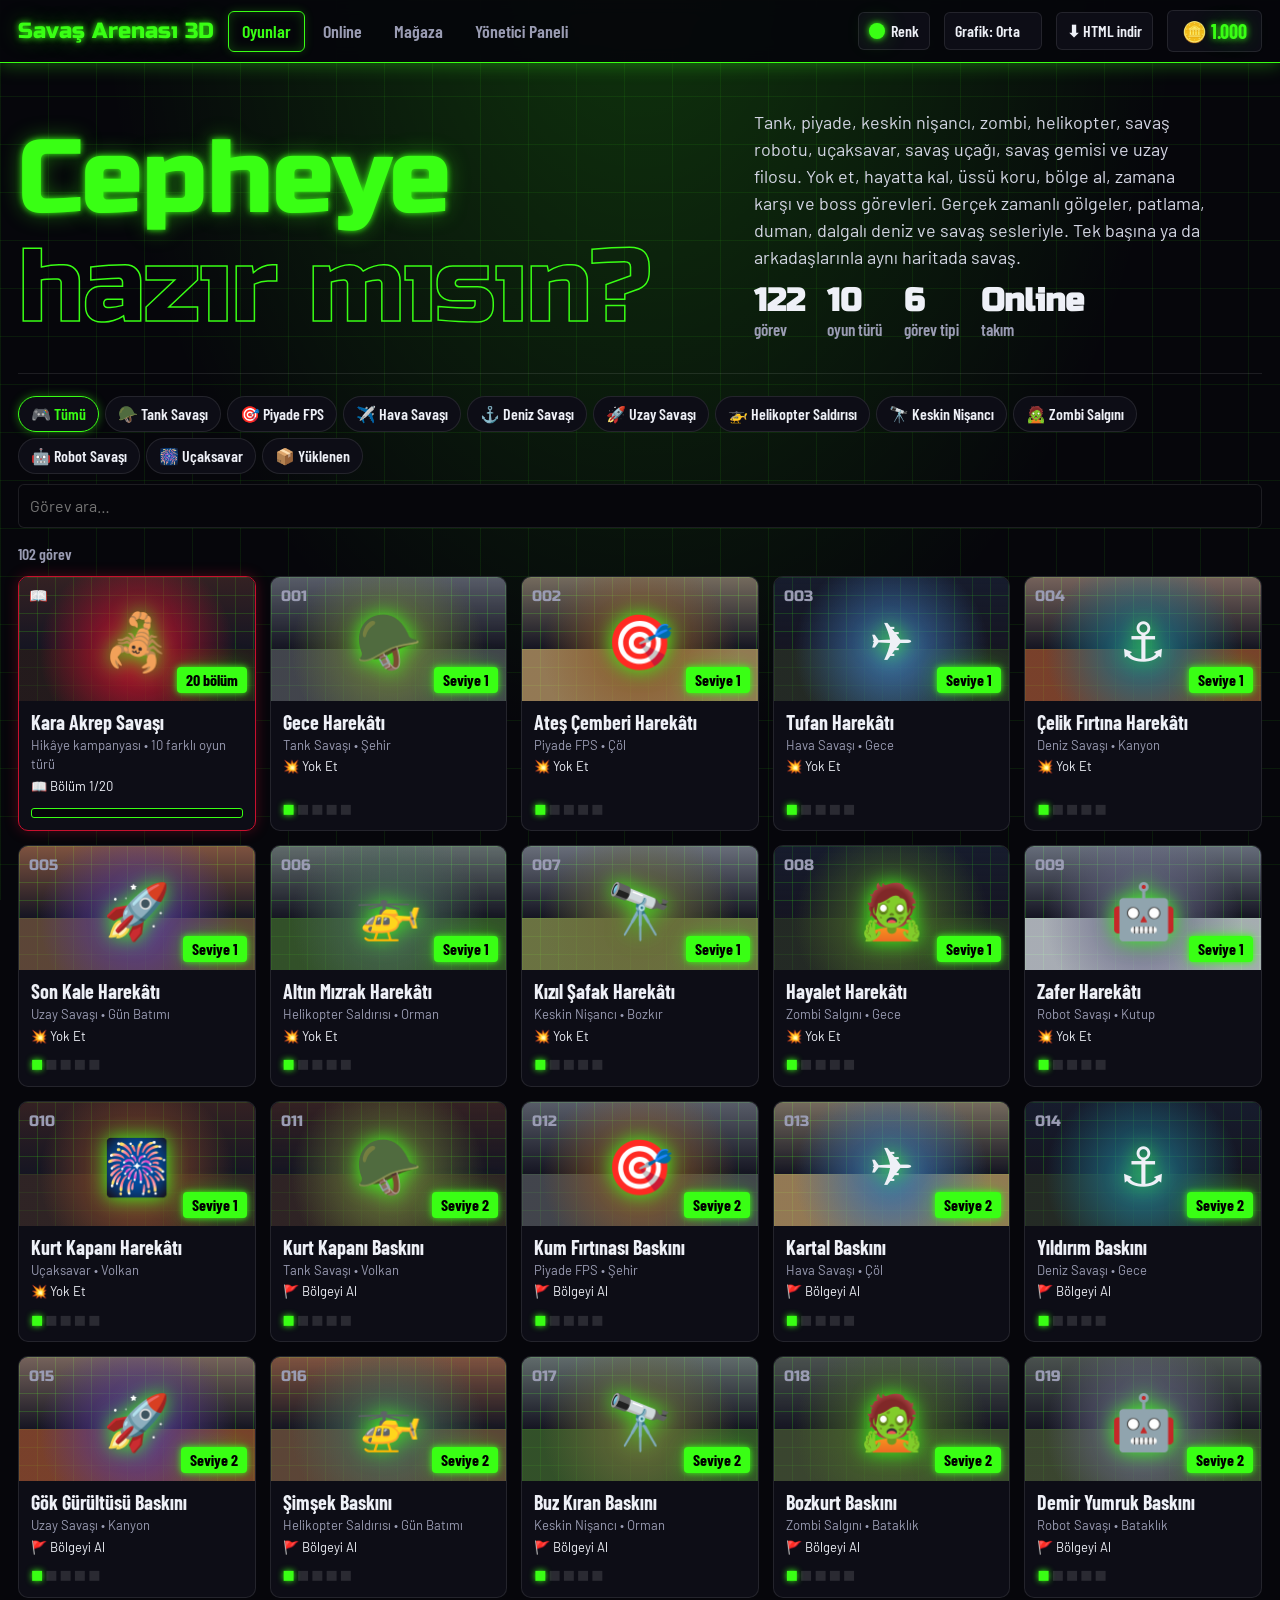
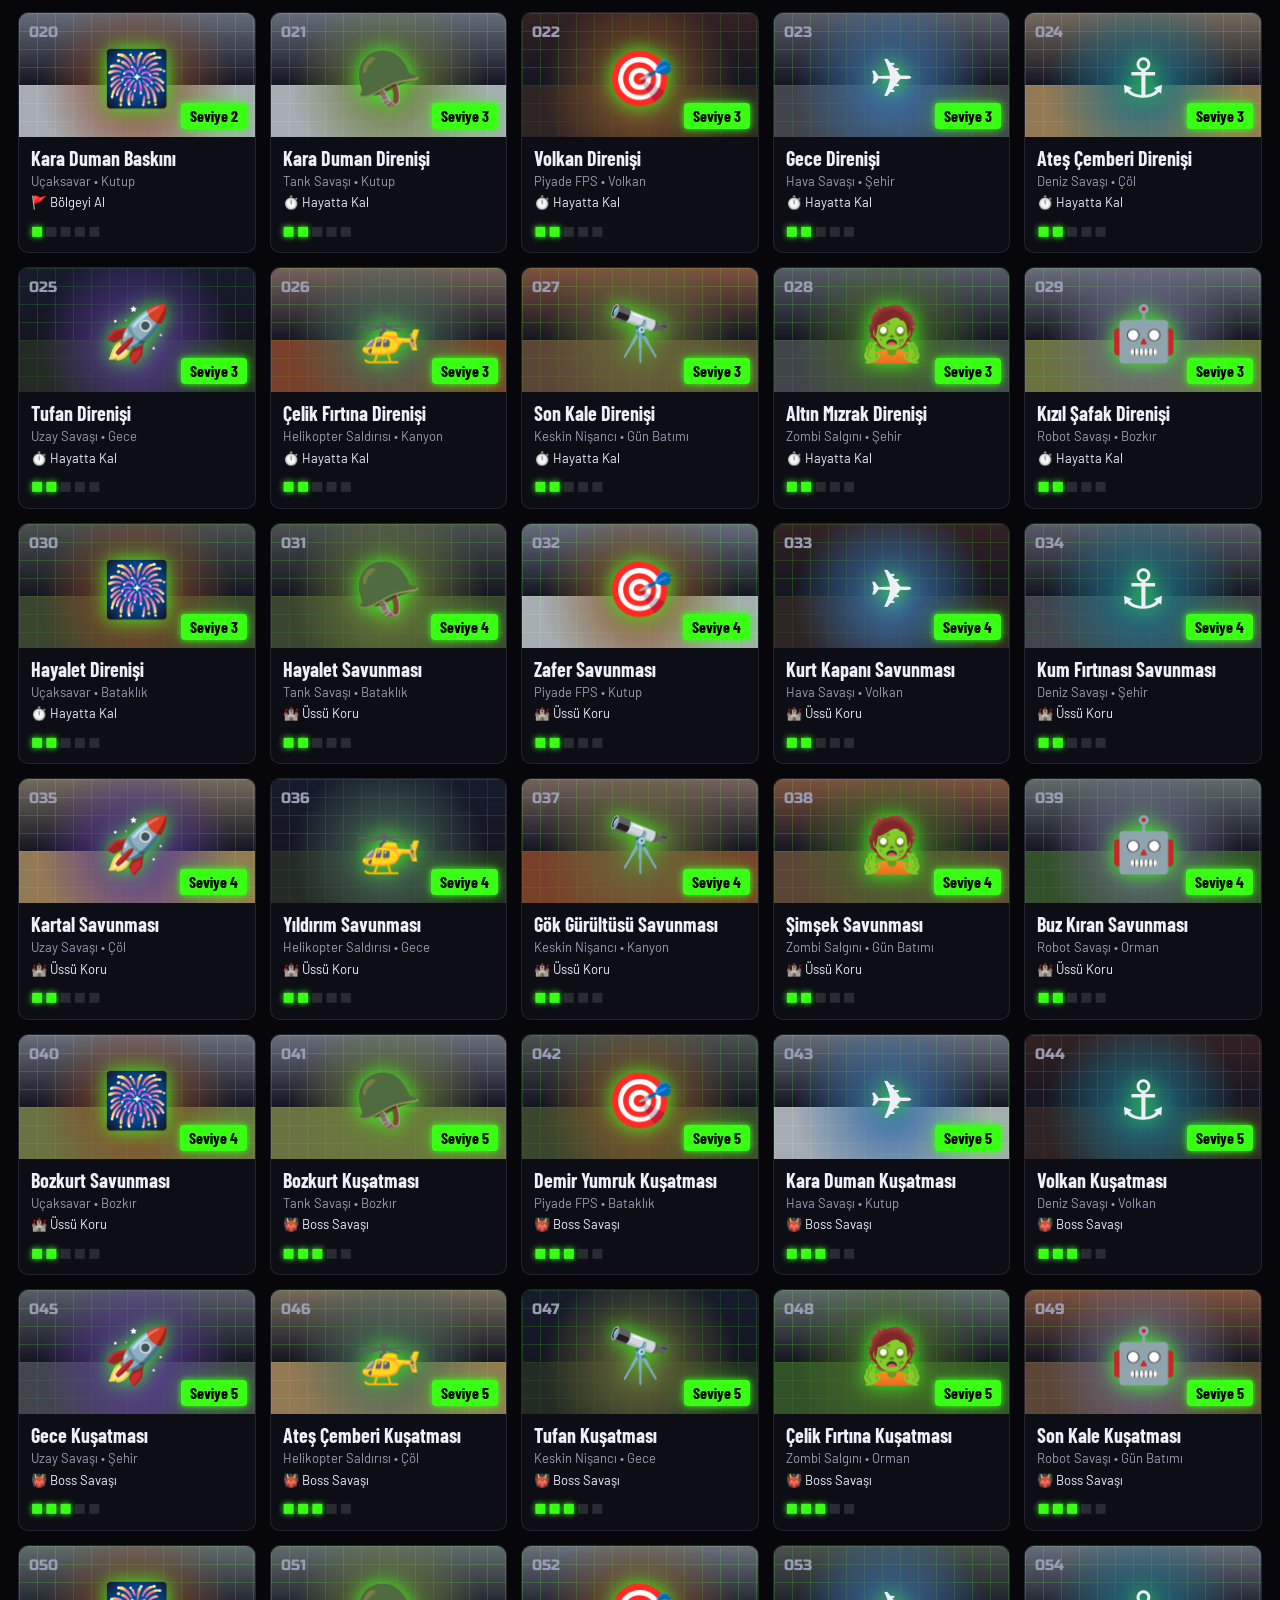
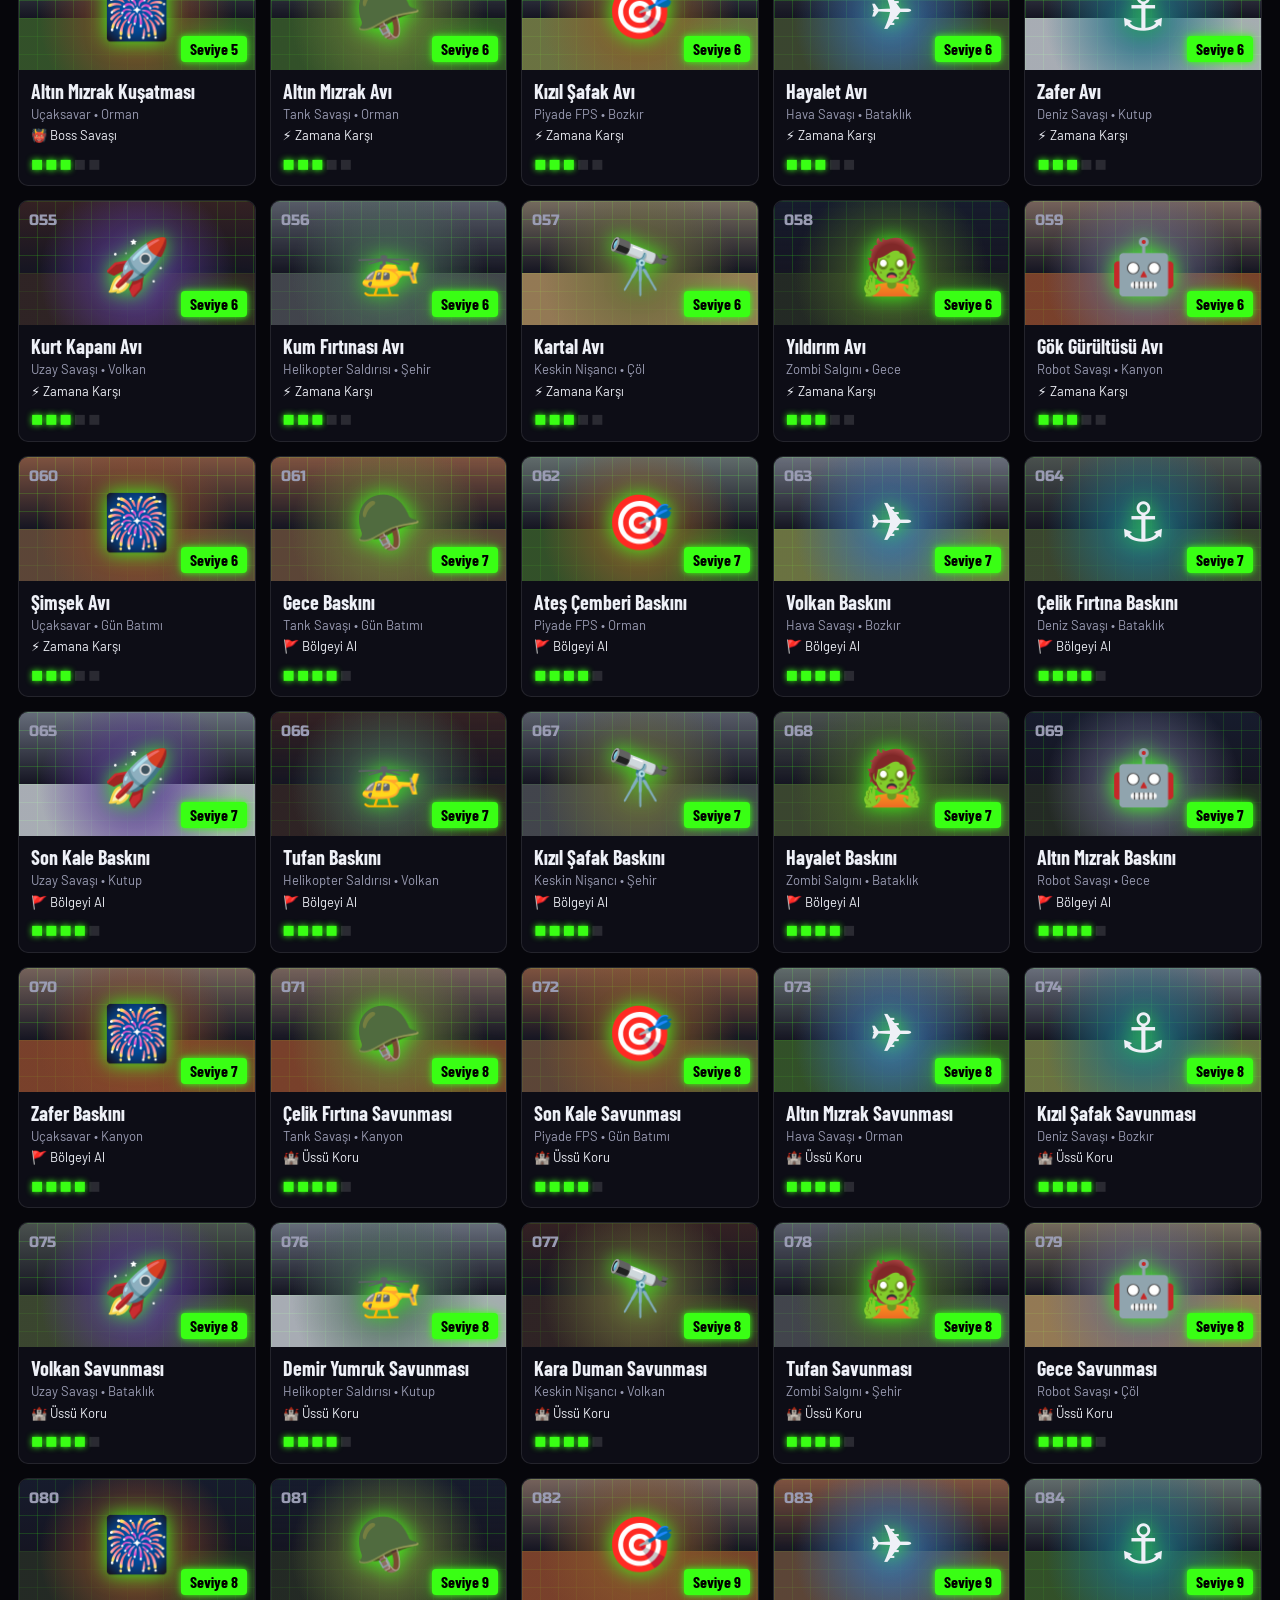
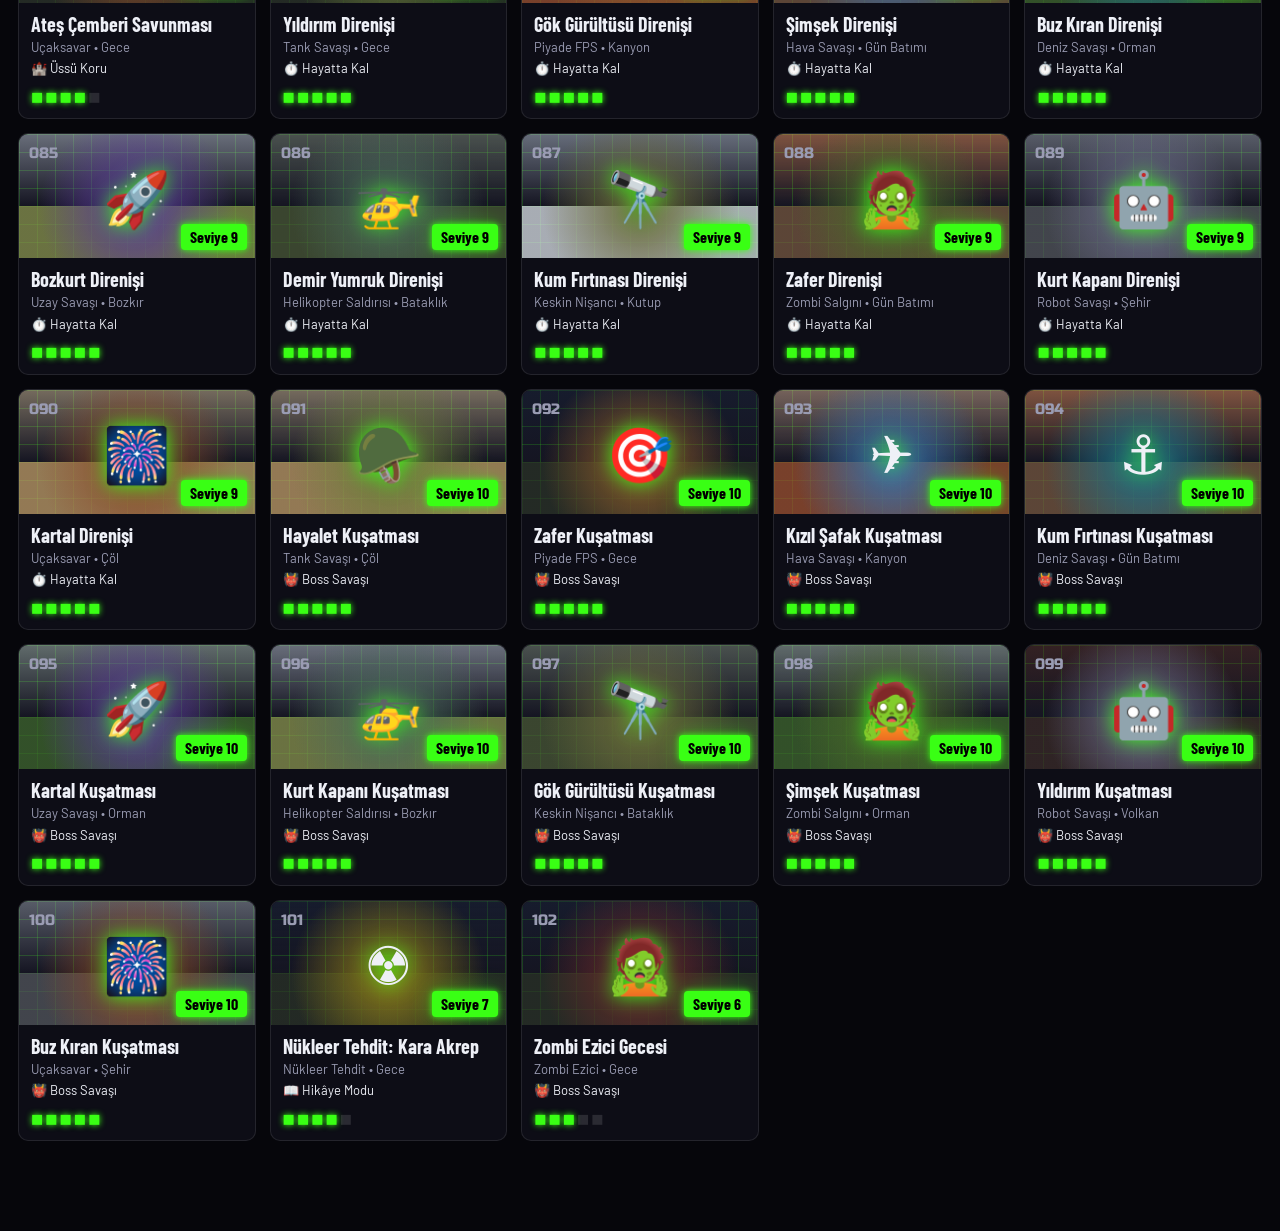
==== index.html @ c6add6f7 "Add 20-chapter story campaign, remove new-game banner and badges - Kara Akrep Savaşı: 20 chapters ac" ====
<!DOCTYPE html>
<html lang="tr">
<head>
<meta charset="UTF-8">
<meta name="viewport" content="width=device-width,initial-scale=1,maximum-scale=1,user-scalable=no">
<title>Savaş Arenası 3D Online</title>
<link rel="preconnect" href="https://fonts.googleapis.com">
<link href="https://fonts.googleapis.com/css2?family=Russo+One&family=Barlow+Condensed:wght@500;600;700&family=Barlow:wght@400;600&display=swap" rel="stylesheet">
<script>/* three.js r128 — MIT License — https://threejs.org */
/**
 * @license
 * Copyright 2010-2021 Three.js Authors
 * SPDX-License-Identifier: MIT
 */
!function(t,e){"object"==typeof exports&&"undefined"!=typeof module?e(exports):"function"==typeof define&&define.amd?define(["exports"],e):e((t="undefined"!=typeof globalThis?globalThis:t||self).THREE={})}(this,(function(t){"use strict";const e="128",n=100,i=300,r=301,s=302,a=303,o=304,l=306,c=307,h=1e3,u=1001,d=1002,p=1003,m=1004,f=1005,g=1006,v=1007,y=1008,x=1009,_=1012,w=1014,b=1015,M=1016,S=1020,T=1022,E=1023,A=1026,L=1027,R=33776,C=33777,P=33778,D=33779,I=35840,N=35841,B=35842,z=35843,F=37492,O=37496,H=2300,G=2301,U=2302,k=2400,V=2401,W=2402,j=2500,q=2501,X=3e3,Y=3001,Z=3007,J=3002,Q=3004,K=3005,$=3006,tt=7680,et=35044,nt=35048,it="300 es";class rt{addEventListener(t,e){void 0===this._listeners&&(this._listeners={});const n=this._listeners;void 0===n[t]&&(n[t]=[]),-1===n[t].indexOf(e)&&n[t].push(e)}hasEventListener(t,e){if(void 0===this._listeners)return!1;const n=this._listeners;return void 0!==n[t]&&-1!==n[t].indexOf(e)}removeEventListener(t,e){if(void 0===this._listeners)return;const n=this._listeners[t];if(void 0!==n){const t=n.indexOf(e);-1!==t&&n.splice(t,1)}}dispatchEvent(t){if(void 0===this._listeners)return;const e=this._listeners[t.type];if(void 0!==e){t.target=this;const n=e.slice(0);for(let e=0,i=n.length;e<i;e++)n[e].call(this,t);t.target=null}}}const st=[];for(let t=0;t<256;t++)st[t]=(t<16?"0":"")+t.toString(16);let at=1234567;const ot=Math.PI/180,lt=180/Math.PI;function ct(){const t=4294967295*Math.random()|0,e=4294967295*Math.random()|0,n=4294967295*Math.random()|0,i=4294967295*Math.random()|0;return(st[255&t]+st[t>>8&255]+st[t>>16&255]+st[t>>24&255]+"-"+st[255&e]+st[e>>8&255]+"-"+st[e>>16&15|64]+st[e>>24&255]+"-"+st[63&n|128]+st[n>>8&255]+"-"+st[n>>16&255]+st[n>>24&255]+st[255&i]+st[i>>8&255]+st[i>>16&255]+st[i>>24&255]).toUpperCase()}function ht(t,e,n){return Math.max(e,Math.min(n,t))}function ut(t,e){return(t%e+e)%e}function dt(t,e,n){return(1-n)*t+n*e}function pt(t){return 0==(t&t-1)&&0!==t}function mt(t){return Math.pow(2,Math.ceil(Math.log(t)/Math.LN2))}function ft(t){return Math.pow(2,Math.floor(Math.log(t)/Math.LN2))}var gt=Object.freeze({__proto__:null,DEG2RAD:ot,RAD2DEG:lt,generateUUID:ct,clamp:ht,euclideanModulo:ut,mapLinear:function(t,e,n,i,r){return i+(t-e)*(r-i)/(n-e)},inverseLerp:function(t,e,n){return t!==e?(n-t)/(e-t):0},lerp:dt,damp:function(t,e,n,i){return dt(t,e,1-Math.exp(-n*i))},pingpong:function(t,e=1){return e-Math.abs(ut(t,2*e)-e)},smoothstep:function(t,e,n){return t<=e?0:t>=n?1:(t=(t-e)/(n-e))*t*(3-2*t)},smootherstep:function(t,e,n){return t<=e?0:t>=n?1:(t=(t-e)/(n-e))*t*t*(t*(6*t-15)+10)},randInt:function(t,e){return t+Math.floor(Math.random()*(e-t+1))},randFloat:function(t,e){return t+Math.random()*(e-t)},randFloatSpread:function(t){return t*(.5-Math.random())},seededRandom:function(t){return void 0!==t&&(at=t%2147483647),at=16807*at%2147483647,(at-1)/2147483646},degToRad:function(t){return t*ot},radToDeg:function(t){return t*lt},isPowerOfTwo:pt,ceilPowerOfTwo:mt,floorPowerOfTwo:ft,setQuaternionFromProperEuler:function(t,e,n,i,r){const s=Math.cos,a=Math.sin,o=s(n/2),l=a(n/2),c=s((e+i)/2),h=a((e+i)/2),u=s((e-i)/2),d=a((e-i)/2),p=s((i-e)/2),m=a((i-e)/2);switch(r){case"XYX":t.set(o*h,l*u,l*d,o*c);break;case"YZY":t.set(l*d,o*h,l*u,o*c);break;case"ZXZ":t.set(l*u,l*d,o*h,o*c);break;case"XZX":t.set(o*h,l*m,l*p,o*c);break;case"YXY":t.set(l*p,o*h,l*m,o*c);break;case"ZYZ":t.set(l*m,l*p,o*h,o*c);break;default:console.warn("THREE.MathUtils: .setQuaternionFromProperEuler() encountered an unknown order: "+r)}}});class vt{constructor(t=0,e=0){this.x=t,this.y=e}get width(){return this.x}set width(t){this.x=t}get height(){return this.y}set height(t){this.y=t}set(t,e){return this.x=t,this.y=e,this}setScalar(t){return this.x=t,this.y=t,this}setX(t){return this.x=t,this}setY(t){return this.y=t,this}setComponent(t,e){switch(t){case 0:this.x=e;break;case 1:this.y=e;break;default:throw new Error("index is out of range: "+t)}return this}getComponent(t){switch(t){case 0:return this.x;case 1:return this.y;default:throw new Error("index is out of range: "+t)}}clone(){return new this.constructor(this.x,this.y)}copy(t){return this.x=t.x,this.y=t.y,this}add(t,e){return void 0!==e?(console.warn("THREE.Vector2: .add() now only accepts one argument. Use .addVectors( a, b ) instead."),this.addVectors(t,e)):(this.x+=t.x,this.y+=t.y,this)}addScalar(t){return this.x+=t,this.y+=t,this}addVectors(t,e){return this.x=t.x+e.x,this.y=t.y+e.y,this}addScaledVector(t,e){return this.x+=t.x*e,this.y+=t.y*e,this}sub(t,e){return void 0!==e?(console.warn("THREE.Vector2: .sub() now only accepts one argument. Use .subVectors( a, b ) instead."),this.subVectors(t,e)):(this.x-=t.x,this.y-=t.y,this)}subScalar(t){return this.x-=t,this.y-=t,this}subVectors(t,e){return this.x=t.x-e.x,this.y=t.y-e.y,this}multiply(t){return this.x*=t.x,this.y*=t.y,this}multiplyScalar(t){return this.x*=t,this.y*=t,this}divide(t){return this.x/=t.x,this.y/=t.y,this}divideScalar(t){return this.multiplyScalar(1/t)}applyMatrix3(t){const e=this.x,n=this.y,i=t.elements;return this.x=i[0]*e+i[3]*n+i[6],this.y=i[1]*e+i[4]*n+i[7],this}min(t){return this.x=Math.min(this.x,t.x),this.y=Math.min(this.y,t.y),this}max(t){return this.x=Math.max(this.x,t.x),this.y=Math.max(this.y,t.y),this}clamp(t,e){return this.x=Math.max(t.x,Math.min(e.x,this.x)),this.y=Math.max(t.y,Math.min(e.y,this.y)),this}clampScalar(t,e){return this.x=Math.max(t,Math.min(e,this.x)),this.y=Math.max(t,Math.min(e,this.y)),this}clampLength(t,e){const n=this.length();return this.divideScalar(n||1).multiplyScalar(Math.max(t,Math.min(e,n)))}floor(){return this.x=Math.floor(this.x),this.y=Math.floor(this.y),this}ceil(){return this.x=Math.ceil(this.x),this.y=Math.ceil(this.y),this}round(){return this.x=Math.round(this.x),this.y=Math.round(this.y),this}roundToZero(){return this.x=this.x<0?Math.ceil(this.x):Math.floor(this.x),this.y=this.y<0?Math.ceil(this.y):Math.floor(this.y),this}negate(){return this.x=-this.x,this.y=-this.y,this}dot(t){return this.x*t.x+this.y*t.y}cross(t){return this.x*t.y-this.y*t.x}lengthSq(){return this.x*this.x+this.y*this.y}length(){return Math.sqrt(this.x*this.x+this.y*this.y)}manhattanLength(){return Math.abs(this.x)+Math.abs(this.y)}normalize(){return this.divideScalar(this.length()||1)}angle(){return Math.atan2(-this.y,-this.x)+Math.PI}distanceTo(t){return Math.sqrt(this.distanceToSquared(t))}distanceToSquared(t){const e=this.x-t.x,n=this.y-t.y;return e*e+n*n}manhattanDistanceTo(t){return Math.abs(this.x-t.x)+Math.abs(this.y-t.y)}setLength(t){return this.normalize().multiplyScalar(t)}lerp(t,e){return this.x+=(t.x-this.x)*e,this.y+=(t.y-this.y)*e,this}lerpVectors(t,e,n){return this.x=t.x+(e.x-t.x)*n,this.y=t.y+(e.y-t.y)*n,this}equals(t){return t.x===this.x&&t.y===this.y}fromArray(t,e=0){return this.x=t[e],this.y=t[e+1],this}toArray(t=[],e=0){return t[e]=this.x,t[e+1]=this.y,t}fromBufferAttribute(t,e,n){return void 0!==n&&console.warn("THREE.Vector2: offset has been removed from .fromBufferAttribute()."),this.x=t.getX(e),this.y=t.getY(e),this}rotateAround(t,e){const n=Math.cos(e),i=Math.sin(e),r=this.x-t.x,s=this.y-t.y;return this.x=r*n-s*i+t.x,this.y=r*i+s*n+t.y,this}random(){return this.x=Math.random(),this.y=Math.random(),this}}vt.prototype.isVector2=!0;class yt{constructor(){this.elements=[1,0,0,0,1,0,0,0,1],arguments.length>0&&console.error("THREE.Matrix3: the constructor no longer reads arguments. use .set() instead.")}set(t,e,n,i,r,s,a,o,l){const c=this.elements;return c[0]=t,c[1]=i,c[2]=a,c[3]=e,c[4]=r,c[5]=o,c[6]=n,c[7]=s,c[8]=l,this}identity(){return this.set(1,0,0,0,1,0,0,0,1),this}copy(t){const e=this.elements,n=t.elements;return e[0]=n[0],e[1]=n[1],e[2]=n[2],e[3]=n[3],e[4]=n[4],e[5]=n[5],e[6]=n[6],e[7]=n[7],e[8]=n[8],this}extractBasis(t,e,n){return t.setFromMatrix3Column(this,0),e.setFromMatrix3Column(this,1),n.setFromMatrix3Column(this,2),this}setFromMatrix4(t){const e=t.elements;return this.set(e[0],e[4],e[8],e[1],e[5],e[9],e[2],e[6],e[10]),this}multiply(t){return this.multiplyMatrices(this,t)}premultiply(t){return this.multiplyMatrices(t,this)}multiplyMatrices(t,e){const n=t.elements,i=e.elements,r=this.elements,s=n[0],a=n[3],o=n[6],l=n[1],c=n[4],h=n[7],u=n[2],d=n[5],p=n[8],m=i[0],f=i[3],g=i[6],v=i[1],y=i[4],x=i[7],_=i[2],w=i[5],b=i[8];return r[0]=s*m+a*v+o*_,r[3]=s*f+a*y+o*w,r[6]=s*g+a*x+o*b,r[1]=l*m+c*v+h*_,r[4]=l*f+c*y+h*w,r[7]=l*g+c*x+h*b,r[2]=u*m+d*v+p*_,r[5]=u*f+d*y+p*w,r[8]=u*g+d*x+p*b,this}multiplyScalar(t){const e=this.elements;return e[0]*=t,e[3]*=t,e[6]*=t,e[1]*=t,e[4]*=t,e[7]*=t,e[2]*=t,e[5]*=t,e[8]*=t,this}determinant(){const t=this.elements,e=t[0],n=t[1],i=t[2],r=t[3],s=t[4],a=t[5],o=t[6],l=t[7],c=t[8];return e*s*c-e*a*l-n*r*c+n*a*o+i*r*l-i*s*o}invert(){const t=this.elements,e=t[0],n=t[1],i=t[2],r=t[3],s=t[4],a=t[5],o=t[6],l=t[7],c=t[8],h=c*s-a*l,u=a*o-c*r,d=l*r-s*o,p=e*h+n*u+i*d;if(0===p)return this.set(0,0,0,0,0,0,0,0,0);const m=1/p;return t[0]=h*m,t[1]=(i*l-c*n)*m,t[2]=(a*n-i*s)*m,t[3]=u*m,t[4]=(c*e-i*o)*m,t[5]=(i*r-a*e)*m,t[6]=d*m,t[7]=(n*o-l*e)*m,t[8]=(s*e-n*r)*m,this}transpose(){let t;const e=this.elements;return t=e[1],e[1]=e[3],e[3]=t,t=e[2],e[2]=e[6],e[6]=t,t=e[5],e[5]=e[7],e[7]=t,this}getNormalMatrix(t){return this.setFromMatrix4(t).invert().transpose()}transposeIntoArray(t){const e=this.elements;return t[0]=e[0],t[1]=e[3],t[2]=e[6],t[3]=e[1],t[4]=e[4],t[5]=e[7],t[6]=e[2],t[7]=e[5],t[8]=e[8],this}setUvTransform(t,e,n,i,r,s,a){const o=Math.cos(r),l=Math.sin(r);return this.set(n*o,n*l,-n*(o*s+l*a)+s+t,-i*l,i*o,-i*(-l*s+o*a)+a+e,0,0,1),this}scale(t,e){const n=this.elements;return n[0]*=t,n[3]*=t,n[6]*=t,n[1]*=e,n[4]*=e,n[7]*=e,this}rotate(t){const e=Math.cos(t),n=Math.sin(t),i=this.elements,r=i[0],s=i[3],a=i[6],o=i[1],l=i[4],c=i[7];return i[0]=e*r+n*o,i[3]=e*s+n*l,i[6]=e*a+n*c,i[1]=-n*r+e*o,i[4]=-n*s+e*l,i[7]=-n*a+e*c,this}translate(t,e){const n=this.elements;return n[0]+=t*n[2],n[3]+=t*n[5],n[6]+=t*n[8],n[1]+=e*n[2],n[4]+=e*n[5],n[7]+=e*n[8],this}equals(t){const e=this.elements,n=t.elements;for(let t=0;t<9;t++)if(e[t]!==n[t])return!1;return!0}fromArray(t,e=0){for(let n=0;n<9;n++)this.elements[n]=t[n+e];return this}toArray(t=[],e=0){const n=this.elements;return t[e]=n[0],t[e+1]=n[1],t[e+2]=n[2],t[e+3]=n[3],t[e+4]=n[4],t[e+5]=n[5],t[e+6]=n[6],t[e+7]=n[7],t[e+8]=n[8],t}clone(){return(new this.constructor).fromArray(this.elements)}}let xt;yt.prototype.isMatrix3=!0;class _t{static getDataURL(t){if(/^data:/i.test(t.src))return t.src;if("undefined"==typeof HTMLCanvasElement)return t.src;let e;if(t instanceof HTMLCanvasElement)e=t;else{void 0===xt&&(xt=document.createElementNS("http://www.w3.org/1999/xhtml","canvas")),xt.width=t.width,xt.height=t.height;const n=xt.getContext("2d");t instanceof ImageData?n.putImageData(t,0,0):n.drawImage(t,0,0,t.width,t.height),e=xt}return e.width>2048||e.height>2048?(console.warn("THREE.ImageUtils.getDataURL: Image converted to jpg for performance reasons",t),e.toDataURL("image/jpeg",.6)):e.toDataURL("image/png")}}let wt=0;class bt extends rt{constructor(t=bt.DEFAULT_IMAGE,e=bt.DEFAULT_MAPPING,n=1001,i=1001,r=1006,s=1008,a=1023,o=1009,l=1,c=3e3){super(),Object.defineProperty(this,"id",{value:wt++}),this.uuid=ct(),this.name="",this.image=t,this.mipmaps=[],this.mapping=e,this.wrapS=n,this.wrapT=i,this.magFilter=r,this.minFilter=s,this.anisotropy=l,this.format=a,this.internalFormat=null,this.type=o,this.offset=new vt(0,0),this.repeat=new vt(1,1),this.center=new vt(0,0),this.rotation=0,this.matrixAutoUpdate=!0,this.matrix=new yt,this.generateMipmaps=!0,this.premultiplyAlpha=!1,this.flipY=!0,this.unpackAlignment=4,this.encoding=c,this.version=0,this.onUpdate=null}updateMatrix(){this.matrix.setUvTransform(this.offset.x,this.offset.y,this.repeat.x,this.repeat.y,this.rotation,this.center.x,this.center.y)}clone(){return(new this.constructor).copy(this)}copy(t){return this.name=t.name,this.image=t.image,this.mipmaps=t.mipmaps.slice(0),this.mapping=t.mapping,this.wrapS=t.wrapS,this.wrapT=t.wrapT,this.magFilter=t.magFilter,this.minFilter=t.minFilter,this.anisotropy=t.anisotropy,this.format=t.format,this.internalFormat=t.internalFormat,this.type=t.type,this.offset.copy(t.offset),this.repeat.copy(t.repeat),this.center.copy(t.center),this.rotation=t.rotation,this.matrixAutoUpdate=t.matrixAutoUpdate,this.matrix.copy(t.matrix),this.generateMipmaps=t.generateMipmaps,this.premultiplyAlpha=t.premultiplyAlpha,this.flipY=t.flipY,this.unpackAlignment=t.unpackAlignment,this.encoding=t.encoding,this}toJSON(t){const e=void 0===t||"string"==typeof t;if(!e&&void 0!==t.textures[this.uuid])return t.textures[this.uuid];const n={metadata:{version:4.5,type:"Texture",generator:"Texture.toJSON"},uuid:this.uuid,name:this.name,mapping:this.mapping,repeat:[this.repeat.x,this.repeat.y],offset:[this.offset.x,this.offset.y],center:[this.center.x,this.center.y],rotation:this.rotation,wrap:[this.wrapS,this.wrapT],format:this.format,type:this.type,encoding:this.encoding,minFilter:this.minFilter,magFilter:this.magFilter,anisotropy:this.anisotropy,flipY:this.flipY,premultiplyAlpha:this.premultiplyAlpha,unpackAlignment:this.unpackAlignment};if(void 0!==this.image){const i=this.image;if(void 0===i.uuid&&(i.uuid=ct()),!e&&void 0===t.images[i.uuid]){let e;if(Array.isArray(i)){e=[];for(let t=0,n=i.length;t<n;t++)i[t].isDataTexture?e.push(Mt(i[t].image)):e.push(Mt(i[t]))}else e=Mt(i);t.images[i.uuid]={uuid:i.uuid,url:e}}n.image=i.uuid}return e||(t.textures[this.uuid]=n),n}dispose(){this.dispatchEvent({type:"dispose"})}transformUv(t){if(this.mapping!==i)return t;if(t.applyMatrix3(this.matrix),t.x<0||t.x>1)switch(this.wrapS){case h:t.x=t.x-Math.floor(t.x);break;case u:t.x=t.x<0?0:1;break;case d:1===Math.abs(Math.floor(t.x)%2)?t.x=Math.ceil(t.x)-t.x:t.x=t.x-Math.floor(t.x)}if(t.y<0||t.y>1)switch(this.wrapT){case h:t.y=t.y-Math.floor(t.y);break;case u:t.y=t.y<0?0:1;break;case d:1===Math.abs(Math.floor(t.y)%2)?t.y=Math.ceil(t.y)-t.y:t.y=t.y-Math.floor(t.y)}return this.flipY&&(t.y=1-t.y),t}set needsUpdate(t){!0===t&&this.version++}}function Mt(t){return"undefined"!=typeof HTMLImageElement&&t instanceof HTMLImageElement||"undefined"!=typeof HTMLCanvasElement&&t instanceof HTMLCanvasElement||"undefined"!=typeof ImageBitmap&&t instanceof ImageBitmap?_t.getDataURL(t):t.data?{data:Array.prototype.slice.call(t.data),width:t.width,height:t.height,type:t.data.constructor.name}:(console.warn("THREE.Texture: Unable to serialize Texture."),{})}bt.DEFAULT_IMAGE=void 0,bt.DEFAULT_MAPPING=i,bt.prototype.isTexture=!0;class St{constructor(t=0,e=0,n=0,i=1){this.x=t,this.y=e,this.z=n,this.w=i}get width(){return this.z}set width(t){this.z=t}get height(){return this.w}set height(t){this.w=t}set(t,e,n,i){return this.x=t,this.y=e,this.z=n,this.w=i,this}setScalar(t){return this.x=t,this.y=t,this.z=t,this.w=t,this}setX(t){return this.x=t,this}setY(t){return this.y=t,this}setZ(t){return this.z=t,this}setW(t){return this.w=t,this}setComponent(t,e){switch(t){case 0:this.x=e;break;case 1:this.y=e;break;case 2:this.z=e;break;case 3:this.w=e;break;default:throw new Error("index is out of range: "+t)}return this}getComponent(t){switch(t){case 0:return this.x;case 1:return this.y;case 2:return this.z;case 3:return this.w;default:throw new Error("index is out of range: "+t)}}clone(){return new this.constructor(this.x,this.y,this.z,this.w)}copy(t){return this.x=t.x,this.y=t.y,this.z=t.z,this.w=void 0!==t.w?t.w:1,this}add(t,e){return void 0!==e?(console.warn("THREE.Vector4: .add() now only accepts one argument. Use .addVectors( a, b ) instead."),this.addVectors(t,e)):(this.x+=t.x,this.y+=t.y,this.z+=t.z,this.w+=t.w,this)}addScalar(t){return this.x+=t,this.y+=t,this.z+=t,this.w+=t,this}addVectors(t,e){return this.x=t.x+e.x,this.y=t.y+e.y,this.z=t.z+e.z,this.w=t.w+e.w,this}addScaledVector(t,e){return this.x+=t.x*e,this.y+=t.y*e,this.z+=t.z*e,this.w+=t.w*e,this}sub(t,e){return void 0!==e?(console.warn("THREE.Vector4: .sub() now only accepts one argument. Use .subVectors( a, b ) instead."),this.subVectors(t,e)):(this.x-=t.x,this.y-=t.y,this.z-=t.z,this.w-=t.w,this)}subScalar(t){return this.x-=t,this.y-=t,this.z-=t,this.w-=t,this}subVectors(t,e){return this.x=t.x-e.x,this.y=t.y-e.y,this.z=t.z-e.z,this.w=t.w-e.w,this}multiply(t){return this.x*=t.x,this.y*=t.y,this.z*=t.z,this.w*=t.w,this}multiplyScalar(t){return this.x*=t,this.y*=t,this.z*=t,this.w*=t,this}applyMatrix4(t){const e=this.x,n=this.y,i=this.z,r=this.w,s=t.elements;return this.x=s[0]*e+s[4]*n+s[8]*i+s[12]*r,this.y=s[1]*e+s[5]*n+s[9]*i+s[13]*r,this.z=s[2]*e+s[6]*n+s[10]*i+s[14]*r,this.w=s[3]*e+s[7]*n+s[11]*i+s[15]*r,this}divideScalar(t){return this.multiplyScalar(1/t)}setAxisAngleFromQuaternion(t){this.w=2*Math.acos(t.w);const e=Math.sqrt(1-t.w*t.w);return e<1e-4?(this.x=1,this.y=0,this.z=0):(this.x=t.x/e,this.y=t.y/e,this.z=t.z/e),this}setAxisAngleFromRotationMatrix(t){let e,n,i,r;const s=.01,a=.1,o=t.elements,l=o[0],c=o[4],h=o[8],u=o[1],d=o[5],p=o[9],m=o[2],f=o[6],g=o[10];if(Math.abs(c-u)<s&&Math.abs(h-m)<s&&Math.abs(p-f)<s){if(Math.abs(c+u)<a&&Math.abs(h+m)<a&&Math.abs(p+f)<a&&Math.abs(l+d+g-3)<a)return this.set(1,0,0,0),this;e=Math.PI;const t=(l+1)/2,o=(d+1)/2,v=(g+1)/2,y=(c+u)/4,x=(h+m)/4,_=(p+f)/4;return t>o&&t>v?t<s?(n=0,i=.707106781,r=.707106781):(n=Math.sqrt(t),i=y/n,r=x/n):o>v?o<s?(n=.707106781,i=0,r=.707106781):(i=Math.sqrt(o),n=y/i,r=_/i):v<s?(n=.707106781,i=.707106781,r=0):(r=Math.sqrt(v),n=x/r,i=_/r),this.set(n,i,r,e),this}let v=Math.sqrt((f-p)*(f-p)+(h-m)*(h-m)+(u-c)*(u-c));return Math.abs(v)<.001&&(v=1),this.x=(f-p)/v,this.y=(h-m)/v,this.z=(u-c)/v,this.w=Math.acos((l+d+g-1)/2),this}min(t){return this.x=Math.min(this.x,t.x),this.y=Math.min(this.y,t.y),this.z=Math.min(this.z,t.z),this.w=Math.min(this.w,t.w),this}max(t){return this.x=Math.max(this.x,t.x),this.y=Math.max(this.y,t.y),this.z=Math.max(this.z,t.z),this.w=Math.max(this.w,t.w),this}clamp(t,e){return this.x=Math.max(t.x,Math.min(e.x,this.x)),this.y=Math.max(t.y,Math.min(e.y,this.y)),this.z=Math.max(t.z,Math.min(e.z,this.z)),this.w=Math.max(t.w,Math.min(e.w,this.w)),this}clampScalar(t,e){return this.x=Math.max(t,Math.min(e,this.x)),this.y=Math.max(t,Math.min(e,this.y)),this.z=Math.max(t,Math.min(e,this.z)),this.w=Math.max(t,Math.min(e,this.w)),this}clampLength(t,e){const n=this.length();return this.divideScalar(n||1).multiplyScalar(Math.max(t,Math.min(e,n)))}floor(){return this.x=Math.floor(this.x),this.y=Math.floor(this.y),this.z=Math.floor(this.z),this.w=Math.floor(this.w),this}ceil(){return this.x=Math.ceil(this.x),this.y=Math.ceil(this.y),this.z=Math.ceil(this.z),this.w=Math.ceil(this.w),this}round(){return this.x=Math.round(this.x),this.y=Math.round(this.y),this.z=Math.round(this.z),this.w=Math.round(this.w),this}roundToZero(){return this.x=this.x<0?Math.ceil(this.x):Math.floor(this.x),this.y=this.y<0?Math.ceil(this.y):Math.floor(this.y),this.z=this.z<0?Math.ceil(this.z):Math.floor(this.z),this.w=this.w<0?Math.ceil(this.w):Math.floor(this.w),this}negate(){return this.x=-this.x,this.y=-this.y,this.z=-this.z,this.w=-this.w,this}dot(t){return this.x*t.x+this.y*t.y+this.z*t.z+this.w*t.w}lengthSq(){return this.x*this.x+this.y*this.y+this.z*this.z+this.w*this.w}length(){return Math.sqrt(this.x*this.x+this.y*this.y+this.z*this.z+this.w*this.w)}manhattanLength(){return Math.abs(this.x)+Math.abs(this.y)+Math.abs(this.z)+Math.abs(this.w)}normalize(){return this.divideScalar(this.length()||1)}setLength(t){return this.normalize().multiplyScalar(t)}lerp(t,e){return this.x+=(t.x-this.x)*e,this.y+=(t.y-this.y)*e,this.z+=(t.z-this.z)*e,this.w+=(t.w-this.w)*e,this}lerpVectors(t,e,n){return this.x=t.x+(e.x-t.x)*n,this.y=t.y+(e.y-t.y)*n,this.z=t.z+(e.z-t.z)*n,this.w=t.w+(e.w-t.w)*n,this}equals(t){return t.x===this.x&&t.y===this.y&&t.z===this.z&&t.w===this.w}fromArray(t,e=0){return this.x=t[e],this.y=t[e+1],this.z=t[e+2],this.w=t[e+3],this}toArray(t=[],e=0){return t[e]=this.x,t[e+1]=this.y,t[e+2]=this.z,t[e+3]=this.w,t}fromBufferAttribute(t,e,n){return void 0!==n&&console.warn("THREE.Vector4: offset has been removed from .fromBufferAttribute()."),this.x=t.getX(e),this.y=t.getY(e),this.z=t.getZ(e),this.w=t.getW(e),this}random(){return this.x=Math.random(),this.y=Math.random(),this.z=Math.random(),this.w=Math.random(),this}}St.prototype.isVector4=!0;class Tt extends rt{constructor(t,e,n){super(),this.width=t,this.height=e,this.depth=1,this.scissor=new St(0,0,t,e),this.scissorTest=!1,this.viewport=new St(0,0,t,e),n=n||{},this.texture=new bt(void 0,n.mapping,n.wrapS,n.wrapT,n.magFilter,n.minFilter,n.format,n.type,n.anisotropy,n.encoding),this.texture.image={},this.texture.image.width=t,this.texture.image.height=e,this.texture.image.depth=1,this.texture.generateMipmaps=void 0!==n.generateMipmaps&&n.generateMipmaps,this.texture.minFilter=void 0!==n.minFilter?n.minFilter:g,this.depthBuffer=void 0===n.depthBuffer||n.depthBuffer,this.stencilBuffer=void 0!==n.stencilBuffer&&n.stencilBuffer,this.depthTexture=void 0!==n.depthTexture?n.depthTexture:null}setTexture(t){t.image={width:this.width,height:this.height,depth:this.depth},this.texture=t}setSize(t,e,n=1){this.width===t&&this.height===e&&this.depth===n||(this.width=t,this.height=e,this.depth=n,this.texture.image.width=t,this.texture.image.height=e,this.texture.image.depth=n,this.dispose()),this.viewport.set(0,0,t,e),this.scissor.set(0,0,t,e)}clone(){return(new this.constructor).copy(this)}copy(t){return this.width=t.width,this.height=t.height,this.depth=t.depth,this.viewport.copy(t.viewport),this.texture=t.texture.clone(),this.depthBuffer=t.depthBuffer,this.stencilBuffer=t.stencilBuffer,this.depthTexture=t.depthTexture,this}dispose(){this.dispatchEvent({type:"dispose"})}}Tt.prototype.isWebGLRenderTarget=!0;class Et extends Tt{constructor(t,e,n){super(t,e,n),this.samples=4}copy(t){return super.copy.call(this,t),this.samples=t.samples,this}}Et.prototype.isWebGLMultisampleRenderTarget=!0;class At{constructor(t=0,e=0,n=0,i=1){this._x=t,this._y=e,this._z=n,this._w=i}static slerp(t,e,n,i){return console.warn("THREE.Quaternion: Static .slerp() has been deprecated. Use qm.slerpQuaternions( qa, qb, t ) instead."),n.slerpQuaternions(t,e,i)}static slerpFlat(t,e,n,i,r,s,a){let o=n[i+0],l=n[i+1],c=n[i+2],h=n[i+3];const u=r[s+0],d=r[s+1],p=r[s+2],m=r[s+3];if(0===a)return t[e+0]=o,t[e+1]=l,t[e+2]=c,void(t[e+3]=h);if(1===a)return t[e+0]=u,t[e+1]=d,t[e+2]=p,void(t[e+3]=m);if(h!==m||o!==u||l!==d||c!==p){let t=1-a;const e=o*u+l*d+c*p+h*m,n=e>=0?1:-1,i=1-e*e;if(i>Number.EPSILON){const r=Math.sqrt(i),s=Math.atan2(r,e*n);t=Math.sin(t*s)/r,a=Math.sin(a*s)/r}const r=a*n;if(o=o*t+u*r,l=l*t+d*r,c=c*t+p*r,h=h*t+m*r,t===1-a){const t=1/Math.sqrt(o*o+l*l+c*c+h*h);o*=t,l*=t,c*=t,h*=t}}t[e]=o,t[e+1]=l,t[e+2]=c,t[e+3]=h}static multiplyQuaternionsFlat(t,e,n,i,r,s){const a=n[i],o=n[i+1],l=n[i+2],c=n[i+3],h=r[s],u=r[s+1],d=r[s+2],p=r[s+3];return t[e]=a*p+c*h+o*d-l*u,t[e+1]=o*p+c*u+l*h-a*d,t[e+2]=l*p+c*d+a*u-o*h,t[e+3]=c*p-a*h-o*u-l*d,t}get x(){return this._x}set x(t){this._x=t,this._onChangeCallback()}get y(){return this._y}set y(t){this._y=t,this._onChangeCallback()}get z(){return this._z}set z(t){this._z=t,this._onChangeCallback()}get w(){return this._w}set w(t){this._w=t,this._onChangeCallback()}set(t,e,n,i){return this._x=t,this._y=e,this._z=n,this._w=i,this._onChangeCallback(),this}clone(){return new this.constructor(this._x,this._y,this._z,this._w)}copy(t){return this._x=t.x,this._y=t.y,this._z=t.z,this._w=t.w,this._onChangeCallback(),this}setFromEuler(t,e){if(!t||!t.isEuler)throw new Error("THREE.Quaternion: .setFromEuler() now expects an Euler rotation rather than a Vector3 and order.");const n=t._x,i=t._y,r=t._z,s=t._order,a=Math.cos,o=Math.sin,l=a(n/2),c=a(i/2),h=a(r/2),u=o(n/2),d=o(i/2),p=o(r/2);switch(s){case"XYZ":this._x=u*c*h+l*d*p,this._y=l*d*h-u*c*p,this._z=l*c*p+u*d*h,this._w=l*c*h-u*d*p;break;case"YXZ":this._x=u*c*h+l*d*p,this._y=l*d*h-u*c*p,this._z=l*c*p-u*d*h,this._w=l*c*h+u*d*p;break;case"ZXY":this._x=u*c*h-l*d*p,this._y=l*d*h+u*c*p,this._z=l*c*p+u*d*h,this._w=l*c*h-u*d*p;break;case"ZYX":this._x=u*c*h-l*d*p,this._y=l*d*h+u*c*p,this._z=l*c*p-u*d*h,this._w=l*c*h+u*d*p;break;case"YZX":this._x=u*c*h+l*d*p,this._y=l*d*h+u*c*p,this._z=l*c*p-u*d*h,this._w=l*c*h-u*d*p;break;case"XZY":this._x=u*c*h-l*d*p,this._y=l*d*h-u*c*p,this._z=l*c*p+u*d*h,this._w=l*c*h+u*d*p;break;default:console.warn("THREE.Quaternion: .setFromEuler() encountered an unknown order: "+s)}return!1!==e&&this._onChangeCallback(),this}setFromAxisAngle(t,e){const n=e/2,i=Math.sin(n);return this._x=t.x*i,this._y=t.y*i,this._z=t.z*i,this._w=Math.cos(n),this._onChangeCallback(),this}setFromRotationMatrix(t){const e=t.elements,n=e[0],i=e[4],r=e[8],s=e[1],a=e[5],o=e[9],l=e[2],c=e[6],h=e[10],u=n+a+h;if(u>0){const t=.5/Math.sqrt(u+1);this._w=.25/t,this._x=(c-o)*t,this._y=(r-l)*t,this._z=(s-i)*t}else if(n>a&&n>h){const t=2*Math.sqrt(1+n-a-h);this._w=(c-o)/t,this._x=.25*t,this._y=(i+s)/t,this._z=(r+l)/t}else if(a>h){const t=2*Math.sqrt(1+a-n-h);this._w=(r-l)/t,this._x=(i+s)/t,this._y=.25*t,this._z=(o+c)/t}else{const t=2*Math.sqrt(1+h-n-a);this._w=(s-i)/t,this._x=(r+l)/t,this._y=(o+c)/t,this._z=.25*t}return this._onChangeCallback(),this}setFromUnitVectors(t,e){let n=t.dot(e)+1;return n<Number.EPSILON?(n=0,Math.abs(t.x)>Math.abs(t.z)?(this._x=-t.y,this._y=t.x,this._z=0,this._w=n):(this._x=0,this._y=-t.z,this._z=t.y,this._w=n)):(this._x=t.y*e.z-t.z*e.y,this._y=t.z*e.x-t.x*e.z,this._z=t.x*e.y-t.y*e.x,this._w=n),this.normalize()}angleTo(t){return 2*Math.acos(Math.abs(ht(this.dot(t),-1,1)))}rotateTowards(t,e){const n=this.angleTo(t);if(0===n)return this;const i=Math.min(1,e/n);return this.slerp(t,i),this}identity(){return this.set(0,0,0,1)}invert(){return this.conjugate()}conjugate(){return this._x*=-1,this._y*=-1,this._z*=-1,this._onChangeCallback(),this}dot(t){return this._x*t._x+this._y*t._y+this._z*t._z+this._w*t._w}lengthSq(){return this._x*this._x+this._y*this._y+this._z*this._z+this._w*this._w}length(){return Math.sqrt(this._x*this._x+this._y*this._y+this._z*this._z+this._w*this._w)}normalize(){let t=this.length();return 0===t?(this._x=0,this._y=0,this._z=0,this._w=1):(t=1/t,this._x=this._x*t,this._y=this._y*t,this._z=this._z*t,this._w=this._w*t),this._onChangeCallback(),this}multiply(t,e){return void 0!==e?(console.warn("THREE.Quaternion: .multiply() now only accepts one argument. Use .multiplyQuaternions( a, b ) instead."),this.multiplyQuaternions(t,e)):this.multiplyQuaternions(this,t)}premultiply(t){return this.multiplyQuaternions(t,this)}multiplyQuaternions(t,e){const n=t._x,i=t._y,r=t._z,s=t._w,a=e._x,o=e._y,l=e._z,c=e._w;return this._x=n*c+s*a+i*l-r*o,this._y=i*c+s*o+r*a-n*l,this._z=r*c+s*l+n*o-i*a,this._w=s*c-n*a-i*o-r*l,this._onChangeCallback(),this}slerp(t,e){if(0===e)return this;if(1===e)return this.copy(t);const n=this._x,i=this._y,r=this._z,s=this._w;let a=s*t._w+n*t._x+i*t._y+r*t._z;if(a<0?(this._w=-t._w,this._x=-t._x,this._y=-t._y,this._z=-t._z,a=-a):this.copy(t),a>=1)return this._w=s,this._x=n,this._y=i,this._z=r,this;const o=1-a*a;if(o<=Number.EPSILON){const t=1-e;return this._w=t*s+e*this._w,this._x=t*n+e*this._x,this._y=t*i+e*this._y,this._z=t*r+e*this._z,this.normalize(),this._onChangeCallback(),this}const l=Math.sqrt(o),c=Math.atan2(l,a),h=Math.sin((1-e)*c)/l,u=Math.sin(e*c)/l;return this._w=s*h+this._w*u,this._x=n*h+this._x*u,this._y=i*h+this._y*u,this._z=r*h+this._z*u,this._onChangeCallback(),this}slerpQuaternions(t,e,n){this.copy(t).slerp(e,n)}equals(t){return t._x===this._x&&t._y===this._y&&t._z===this._z&&t._w===this._w}fromArray(t,e=0){return this._x=t[e],this._y=t[e+1],this._z=t[e+2],this._w=t[e+3],this._onChangeCallback(),this}toArray(t=[],e=0){return t[e]=this._x,t[e+1]=this._y,t[e+2]=this._z,t[e+3]=this._w,t}fromBufferAttribute(t,e){return this._x=t.getX(e),this._y=t.getY(e),this._z=t.getZ(e),this._w=t.getW(e),this}_onChange(t){return this._onChangeCallback=t,this}_onChangeCallback(){}}At.prototype.isQuaternion=!0;class Lt{constructor(t=0,e=0,n=0){this.x=t,this.y=e,this.z=n}set(t,e,n){return void 0===n&&(n=this.z),this.x=t,this.y=e,this.z=n,this}setScalar(t){return this.x=t,this.y=t,this.z=t,this}setX(t){return this.x=t,this}setY(t){return this.y=t,this}setZ(t){return this.z=t,this}setComponent(t,e){switch(t){case 0:this.x=e;break;case 1:this.y=e;break;case 2:this.z=e;break;default:throw new Error("index is out of range: "+t)}return this}getComponent(t){switch(t){case 0:return this.x;case 1:return this.y;case 2:return this.z;default:throw new Error("index is out of range: "+t)}}clone(){return new this.constructor(this.x,this.y,this.z)}copy(t){return this.x=t.x,this.y=t.y,this.z=t.z,this}add(t,e){return void 0!==e?(console.warn("THREE.Vector3: .add() now only accepts one argument. Use .addVectors( a, b ) instead."),this.addVectors(t,e)):(this.x+=t.x,this.y+=t.y,this.z+=t.z,this)}addScalar(t){return this.x+=t,this.y+=t,this.z+=t,this}addVectors(t,e){return this.x=t.x+e.x,this.y=t.y+e.y,this.z=t.z+e.z,this}addScaledVector(t,e){return this.x+=t.x*e,this.y+=t.y*e,this.z+=t.z*e,this}sub(t,e){return void 0!==e?(console.warn("THREE.Vector3: .sub() now only accepts one argument. Use .subVectors( a, b ) instead."),this.subVectors(t,e)):(this.x-=t.x,this.y-=t.y,this.z-=t.z,this)}subScalar(t){return this.x-=t,this.y-=t,this.z-=t,this}subVectors(t,e){return this.x=t.x-e.x,this.y=t.y-e.y,this.z=t.z-e.z,this}multiply(t,e){return void 0!==e?(console.warn("THREE.Vector3: .multiply() now only accepts one argument. Use .multiplyVectors( a, b ) instead."),this.multiplyVectors(t,e)):(this.x*=t.x,this.y*=t.y,this.z*=t.z,this)}multiplyScalar(t){return this.x*=t,this.y*=t,this.z*=t,this}multiplyVectors(t,e){return this.x=t.x*e.x,this.y=t.y*e.y,this.z=t.z*e.z,this}applyEuler(t){return t&&t.isEuler||console.error("THREE.Vector3: .applyEuler() now expects an Euler rotation rather than a Vector3 and order."),this.applyQuaternion(Ct.setFromEuler(t))}applyAxisAngle(t,e){return this.applyQuaternion(Ct.setFromAxisAngle(t,e))}applyMatrix3(t){const e=this.x,n=this.y,i=this.z,r=t.elements;return this.x=r[0]*e+r[3]*n+r[6]*i,this.y=r[1]*e+r[4]*n+r[7]*i,this.z=r[2]*e+r[5]*n+r[8]*i,this}applyNormalMatrix(t){return this.applyMatrix3(t).normalize()}applyMatrix4(t){const e=this.x,n=this.y,i=this.z,r=t.elements,s=1/(r[3]*e+r[7]*n+r[11]*i+r[15]);return this.x=(r[0]*e+r[4]*n+r[8]*i+r[12])*s,this.y=(r[1]*e+r[5]*n+r[9]*i+r[13])*s,this.z=(r[2]*e+r[6]*n+r[10]*i+r[14])*s,this}applyQuaternion(t){const e=this.x,n=this.y,i=this.z,r=t.x,s=t.y,a=t.z,o=t.w,l=o*e+s*i-a*n,c=o*n+a*e-r*i,h=o*i+r*n-s*e,u=-r*e-s*n-a*i;return this.x=l*o+u*-r+c*-a-h*-s,this.y=c*o+u*-s+h*-r-l*-a,this.z=h*o+u*-a+l*-s-c*-r,this}project(t){return this.applyMatrix4(t.matrixWorldInverse).applyMatrix4(t.projectionMatrix)}unproject(t){return this.applyMatrix4(t.projectionMatrixInverse).applyMatrix4(t.matrixWorld)}transformDirection(t){const e=this.x,n=this.y,i=this.z,r=t.elements;return this.x=r[0]*e+r[4]*n+r[8]*i,this.y=r[1]*e+r[5]*n+r[9]*i,this.z=r[2]*e+r[6]*n+r[10]*i,this.normalize()}divide(t){return this.x/=t.x,this.y/=t.y,this.z/=t.z,this}divideScalar(t){return this.multiplyScalar(1/t)}min(t){return this.x=Math.min(this.x,t.x),this.y=Math.min(this.y,t.y),this.z=Math.min(this.z,t.z),this}max(t){return this.x=Math.max(this.x,t.x),this.y=Math.max(this.y,t.y),this.z=Math.max(this.z,t.z),this}clamp(t,e){return this.x=Math.max(t.x,Math.min(e.x,this.x)),this.y=Math.max(t.y,Math.min(e.y,this.y)),this.z=Math.max(t.z,Math.min(e.z,this.z)),this}clampScalar(t,e){return this.x=Math.max(t,Math.min(e,this.x)),this.y=Math.max(t,Math.min(e,this.y)),this.z=Math.max(t,Math.min(e,this.z)),this}clampLength(t,e){const n=this.length();return this.divideScalar(n||1).multiplyScalar(Math.max(t,Math.min(e,n)))}floor(){return this.x=Math.floor(this.x),this.y=Math.floor(this.y),this.z=Math.floor(this.z),this}ceil(){return this.x=Math.ceil(this.x),this.y=Math.ceil(this.y),this.z=Math.ceil(this.z),this}round(){return this.x=Math.round(this.x),this.y=Math.round(this.y),this.z=Math.round(this.z),this}roundToZero(){return this.x=this.x<0?Math.ceil(this.x):Math.floor(this.x),this.y=this.y<0?Math.ceil(this.y):Math.floor(this.y),this.z=this.z<0?Math.ceil(this.z):Math.floor(this.z),this}negate(){return this.x=-this.x,this.y=-this.y,this.z=-this.z,this}dot(t){return this.x*t.x+this.y*t.y+this.z*t.z}lengthSq(){return this.x*this.x+this.y*this.y+this.z*this.z}length(){return Math.sqrt(this.x*this.x+this.y*this.y+this.z*this.z)}manhattanLength(){return Math.abs(this.x)+Math.abs(this.y)+Math.abs(this.z)}normalize(){return this.divideScalar(this.length()||1)}setLength(t){return this.normalize().multiplyScalar(t)}lerp(t,e){return this.x+=(t.x-this.x)*e,this.y+=(t.y-this.y)*e,this.z+=(t.z-this.z)*e,this}lerpVectors(t,e,n){return this.x=t.x+(e.x-t.x)*n,this.y=t.y+(e.y-t.y)*n,this.z=t.z+(e.z-t.z)*n,this}cross(t,e){return void 0!==e?(console.warn("THREE.Vector3: .cross() now only accepts one argument. Use .crossVectors( a, b ) instead."),this.crossVectors(t,e)):this.crossVectors(this,t)}crossVectors(t,e){const n=t.x,i=t.y,r=t.z,s=e.x,a=e.y,o=e.z;return this.x=i*o-r*a,this.y=r*s-n*o,this.z=n*a-i*s,this}projectOnVector(t){const e=t.lengthSq();if(0===e)return this.set(0,0,0);const n=t.dot(this)/e;return this.copy(t).multiplyScalar(n)}projectOnPlane(t){return Rt.copy(this).projectOnVector(t),this.sub(Rt)}reflect(t){return this.sub(Rt.copy(t).multiplyScalar(2*this.dot(t)))}angleTo(t){const e=Math.sqrt(this.lengthSq()*t.lengthSq());if(0===e)return Math.PI/2;const n=this.dot(t)/e;return Math.acos(ht(n,-1,1))}distanceTo(t){return Math.sqrt(this.distanceToSquared(t))}distanceToSquared(t){const e=this.x-t.x,n=this.y-t.y,i=this.z-t.z;return e*e+n*n+i*i}manhattanDistanceTo(t){return Math.abs(this.x-t.x)+Math.abs(this.y-t.y)+Math.abs(this.z-t.z)}setFromSpherical(t){return this.setFromSphericalCoords(t.radius,t.phi,t.theta)}setFromSphericalCoords(t,e,n){const i=Math.sin(e)*t;return this.x=i*Math.sin(n),this.y=Math.cos(e)*t,this.z=i*Math.cos(n),this}setFromCylindrical(t){return this.setFromCylindricalCoords(t.radius,t.theta,t.y)}setFromCylindricalCoords(t,e,n){return this.x=t*Math.sin(e),this.y=n,this.z=t*Math.cos(e),this}setFromMatrixPosition(t){const e=t.elements;return this.x=e[12],this.y=e[13],this.z=e[14],this}setFromMatrixScale(t){const e=this.setFromMatrixColumn(t,0).length(),n=this.setFromMatrixColumn(t,1).length(),i=this.setFromMatrixColumn(t,2).length();return this.x=e,this.y=n,this.z=i,this}setFromMatrixColumn(t,e){return this.fromArray(t.elements,4*e)}setFromMatrix3Column(t,e){return this.fromArray(t.elements,3*e)}equals(t){return t.x===this.x&&t.y===this.y&&t.z===this.z}fromArray(t,e=0){return this.x=t[e],this.y=t[e+1],this.z=t[e+2],this}toArray(t=[],e=0){return t[e]=this.x,t[e+1]=this.y,t[e+2]=this.z,t}fromBufferAttribute(t,e,n){return void 0!==n&&console.warn("THREE.Vector3: offset has been removed from .fromBufferAttribute()."),this.x=t.getX(e),this.y=t.getY(e),this.z=t.getZ(e),this}random(){return this.x=Math.random(),this.y=Math.random(),this.z=Math.random(),this}}Lt.prototype.isVector3=!0;const Rt=new Lt,Ct=new At;class Pt{constructor(t=new Lt(1/0,1/0,1/0),e=new Lt(-1/0,-1/0,-1/0)){this.min=t,this.max=e}set(t,e){return this.min.copy(t),this.max.copy(e),this}setFromArray(t){let e=1/0,n=1/0,i=1/0,r=-1/0,s=-1/0,a=-1/0;for(let o=0,l=t.length;o<l;o+=3){const l=t[o],c=t[o+1],h=t[o+2];l<e&&(e=l),c<n&&(n=c),h<i&&(i=h),l>r&&(r=l),c>s&&(s=c),h>a&&(a=h)}return this.min.set(e,n,i),this.max.set(r,s,a),this}setFromBufferAttribute(t){let e=1/0,n=1/0,i=1/0,r=-1/0,s=-1/0,a=-1/0;for(let o=0,l=t.count;o<l;o++){const l=t.getX(o),c=t.getY(o),h=t.getZ(o);l<e&&(e=l),c<n&&(n=c),h<i&&(i=h),l>r&&(r=l),c>s&&(s=c),h>a&&(a=h)}return this.min.set(e,n,i),this.max.set(r,s,a),this}setFromPoints(t){this.makeEmpty();for(let e=0,n=t.length;e<n;e++)this.expandByPoint(t[e]);return this}setFromCenterAndSize(t,e){const n=It.copy(e).multiplyScalar(.5);return this.min.copy(t).sub(n),this.max.copy(t).add(n),this}setFromObject(t){return this.makeEmpty(),this.expandByObject(t)}clone(){return(new this.constructor).copy(this)}copy(t){return this.min.copy(t.min),this.max.copy(t.max),this}makeEmpty(){return this.min.x=this.min.y=this.min.z=1/0,this.max.x=this.max.y=this.max.z=-1/0,this}isEmpty(){return this.max.x<this.min.x||this.max.y<this.min.y||this.max.z<this.min.z}getCenter(t){return void 0===t&&(console.warn("THREE.Box3: .getCenter() target is now required"),t=new Lt),this.isEmpty()?t.set(0,0,0):t.addVectors(this.min,this.max).multiplyScalar(.5)}getSize(t){return void 0===t&&(console.warn("THREE.Box3: .getSize() target is now required"),t=new Lt),this.isEmpty()?t.set(0,0,0):t.subVectors(this.max,this.min)}expandByPoint(t){return this.min.min(t),this.max.max(t),this}expandByVector(t){return this.min.sub(t),this.max.add(t),this}expandByScalar(t){return this.min.addScalar(-t),this.max.addScalar(t),this}expandByObject(t){t.updateWorldMatrix(!1,!1);const e=t.geometry;void 0!==e&&(null===e.boundingBox&&e.computeBoundingBox(),Nt.copy(e.boundingBox),Nt.applyMatrix4(t.matrixWorld),this.union(Nt));const n=t.children;for(let t=0,e=n.length;t<e;t++)this.expandByObject(n[t]);return this}containsPoint(t){return!(t.x<this.min.x||t.x>this.max.x||t.y<this.min.y||t.y>this.max.y||t.z<this.min.z||t.z>this.max.z)}containsBox(t){return this.min.x<=t.min.x&&t.max.x<=this.max.x&&this.min.y<=t.min.y&&t.max.y<=this.max.y&&this.min.z<=t.min.z&&t.max.z<=this.max.z}getParameter(t,e){return void 0===e&&(console.warn("THREE.Box3: .getParameter() target is now required"),e=new Lt),e.set((t.x-this.min.x)/(this.max.x-this.min.x),(t.y-this.min.y)/(this.max.y-this.min.y),(t.z-this.min.z)/(this.max.z-this.min.z))}intersectsBox(t){return!(t.max.x<this.min.x||t.min.x>this.max.x||t.max.y<this.min.y||t.min.y>this.max.y||t.max.z<this.min.z||t.min.z>this.max.z)}intersectsSphere(t){return this.clampPoint(t.center,It),It.distanceToSquared(t.center)<=t.radius*t.radius}intersectsPlane(t){let e,n;return t.normal.x>0?(e=t.normal.x*this.min.x,n=t.normal.x*this.max.x):(e=t.normal.x*this.max.x,n=t.normal.x*this.min.x),t.normal.y>0?(e+=t.normal.y*this.min.y,n+=t.normal.y*this.max.y):(e+=t.normal.y*this.max.y,n+=t.normal.y*this.min.y),t.normal.z>0?(e+=t.normal.z*this.min.z,n+=t.normal.z*this.max.z):(e+=t.normal.z*this.max.z,n+=t.normal.z*this.min.z),e<=-t.constant&&n>=-t.constant}intersectsTriangle(t){if(this.isEmpty())return!1;this.getCenter(Ut),kt.subVectors(this.max,Ut),Bt.subVectors(t.a,Ut),zt.subVectors(t.b,Ut),Ft.subVectors(t.c,Ut),Ot.subVectors(zt,Bt),Ht.subVectors(Ft,zt),Gt.subVectors(Bt,Ft);let e=[0,-Ot.z,Ot.y,0,-Ht.z,Ht.y,0,-Gt.z,Gt.y,Ot.z,0,-Ot.x,Ht.z,0,-Ht.x,Gt.z,0,-Gt.x,-Ot.y,Ot.x,0,-Ht.y,Ht.x,0,-Gt.y,Gt.x,0];return!!jt(e,Bt,zt,Ft,kt)&&(e=[1,0,0,0,1,0,0,0,1],!!jt(e,Bt,zt,Ft,kt)&&(Vt.crossVectors(Ot,Ht),e=[Vt.x,Vt.y,Vt.z],jt(e,Bt,zt,Ft,kt)))}clampPoint(t,e){return void 0===e&&(console.warn("THREE.Box3: .clampPoint() target is now required"),e=new Lt),e.copy(t).clamp(this.min,this.max)}distanceToPoint(t){return It.copy(t).clamp(this.min,this.max).sub(t).length()}getBoundingSphere(t){return void 0===t&&console.error("THREE.Box3: .getBoundingSphere() target is now required"),this.getCenter(t.center),t.radius=.5*this.getSize(It).length(),t}intersect(t){return this.min.max(t.min),this.max.min(t.max),this.isEmpty()&&this.makeEmpty(),this}union(t){return this.min.min(t.min),this.max.max(t.max),this}applyMatrix4(t){return this.isEmpty()||(Dt[0].set(this.min.x,this.min.y,this.min.z).applyMatrix4(t),Dt[1].set(this.min.x,this.min.y,this.max.z).applyMatrix4(t),Dt[2].set(this.min.x,this.max.y,this.min.z).applyMatrix4(t),Dt[3].set(this.min.x,this.max.y,this.max.z).applyMatrix4(t),Dt[4].set(this.max.x,this.min.y,this.min.z).applyMatrix4(t),Dt[5].set(this.max.x,this.min.y,this.max.z).applyMatrix4(t),Dt[6].set(this.max.x,this.max.y,this.min.z).applyMatrix4(t),Dt[7].set(this.max.x,this.max.y,this.max.z).applyMatrix4(t),this.setFromPoints(Dt)),this}translate(t){return this.min.add(t),this.max.add(t),this}equals(t){return t.min.equals(this.min)&&t.max.equals(this.max)}}Pt.prototype.isBox3=!0;const Dt=[new Lt,new Lt,new Lt,new Lt,new Lt,new Lt,new Lt,new Lt],It=new Lt,Nt=new Pt,Bt=new Lt,zt=new Lt,Ft=new Lt,Ot=new Lt,Ht=new Lt,Gt=new Lt,Ut=new Lt,kt=new Lt,Vt=new Lt,Wt=new Lt;function jt(t,e,n,i,r){for(let s=0,a=t.length-3;s<=a;s+=3){Wt.fromArray(t,s);const a=r.x*Math.abs(Wt.x)+r.y*Math.abs(Wt.y)+r.z*Math.abs(Wt.z),o=e.dot(Wt),l=n.dot(Wt),c=i.dot(Wt);if(Math.max(-Math.max(o,l,c),Math.min(o,l,c))>a)return!1}return!0}const qt=new Pt,Xt=new Lt,Yt=new Lt,Zt=new Lt;class Jt{constructor(t=new Lt,e=-1){this.center=t,this.radius=e}set(t,e){return this.center.copy(t),this.radius=e,this}setFromPoints(t,e){const n=this.center;void 0!==e?n.copy(e):qt.setFromPoints(t).getCenter(n);let i=0;for(let e=0,r=t.length;e<r;e++)i=Math.max(i,n.distanceToSquared(t[e]));return this.radius=Math.sqrt(i),this}copy(t){return this.center.copy(t.center),this.radius=t.radius,this}isEmpty(){return this.radius<0}makeEmpty(){return this.center.set(0,0,0),this.radius=-1,this}containsPoint(t){return t.distanceToSquared(this.center)<=this.radius*this.radius}distanceToPoint(t){return t.distanceTo(this.center)-this.radius}intersectsSphere(t){const e=this.radius+t.radius;return t.center.distanceToSquared(this.center)<=e*e}intersectsBox(t){return t.intersectsSphere(this)}intersectsPlane(t){return Math.abs(t.distanceToPoint(this.center))<=this.radius}clampPoint(t,e){const n=this.center.distanceToSquared(t);return void 0===e&&(console.warn("THREE.Sphere: .clampPoint() target is now required"),e=new Lt),e.copy(t),n>this.radius*this.radius&&(e.sub(this.center).normalize(),e.multiplyScalar(this.radius).add(this.center)),e}getBoundingBox(t){return void 0===t&&(console.warn("THREE.Sphere: .getBoundingBox() target is now required"),t=new Pt),this.isEmpty()?(t.makeEmpty(),t):(t.set(this.center,this.center),t.expandByScalar(this.radius),t)}applyMatrix4(t){return this.center.applyMatrix4(t),this.radius=this.radius*t.getMaxScaleOnAxis(),this}translate(t){return this.center.add(t),this}expandByPoint(t){Zt.subVectors(t,this.center);const e=Zt.lengthSq();if(e>this.radius*this.radius){const t=Math.sqrt(e),n=.5*(t-this.radius);this.center.add(Zt.multiplyScalar(n/t)),this.radius+=n}return this}union(t){return Yt.subVectors(t.center,this.center).normalize().multiplyScalar(t.radius),this.expandByPoint(Xt.copy(t.center).add(Yt)),this.expandByPoint(Xt.copy(t.center).sub(Yt)),this}equals(t){return t.center.equals(this.center)&&t.radius===this.radius}clone(){return(new this.constructor).copy(this)}}const Qt=new Lt,Kt=new Lt,$t=new Lt,te=new Lt,ee=new Lt,ne=new Lt,ie=new Lt;class re{constructor(t=new Lt,e=new Lt(0,0,-1)){this.origin=t,this.direction=e}set(t,e){return this.origin.copy(t),this.direction.copy(e),this}copy(t){return this.origin.copy(t.origin),this.direction.copy(t.direction),this}at(t,e){return void 0===e&&(console.warn("THREE.Ray: .at() target is now required"),e=new Lt),e.copy(this.direction).multiplyScalar(t).add(this.origin)}lookAt(t){return this.direction.copy(t).sub(this.origin).normalize(),this}recast(t){return this.origin.copy(this.at(t,Qt)),this}closestPointToPoint(t,e){void 0===e&&(console.warn("THREE.Ray: .closestPointToPoint() target is now required"),e=new Lt),e.subVectors(t,this.origin);const n=e.dot(this.direction);return n<0?e.copy(this.origin):e.copy(this.direction).multiplyScalar(n).add(this.origin)}distanceToPoint(t){return Math.sqrt(this.distanceSqToPoint(t))}distanceSqToPoint(t){const e=Qt.subVectors(t,this.origin).dot(this.direction);return e<0?this.origin.distanceToSquared(t):(Qt.copy(this.direction).multiplyScalar(e).add(this.origin),Qt.distanceToSquared(t))}distanceSqToSegment(t,e,n,i){Kt.copy(t).add(e).multiplyScalar(.5),$t.copy(e).sub(t).normalize(),te.copy(this.origin).sub(Kt);const r=.5*t.distanceTo(e),s=-this.direction.dot($t),a=te.dot(this.direction),o=-te.dot($t),l=te.lengthSq(),c=Math.abs(1-s*s);let h,u,d,p;if(c>0)if(h=s*o-a,u=s*a-o,p=r*c,h>=0)if(u>=-p)if(u<=p){const t=1/c;h*=t,u*=t,d=h*(h+s*u+2*a)+u*(s*h+u+2*o)+l}else u=r,h=Math.max(0,-(s*u+a)),d=-h*h+u*(u+2*o)+l;else u=-r,h=Math.max(0,-(s*u+a)),d=-h*h+u*(u+2*o)+l;else u<=-p?(h=Math.max(0,-(-s*r+a)),u=h>0?-r:Math.min(Math.max(-r,-o),r),d=-h*h+u*(u+2*o)+l):u<=p?(h=0,u=Math.min(Math.max(-r,-o),r),d=u*(u+2*o)+l):(h=Math.max(0,-(s*r+a)),u=h>0?r:Math.min(Math.max(-r,-o),r),d=-h*h+u*(u+2*o)+l);else u=s>0?-r:r,h=Math.max(0,-(s*u+a)),d=-h*h+u*(u+2*o)+l;return n&&n.copy(this.direction).multiplyScalar(h).add(this.origin),i&&i.copy($t).multiplyScalar(u).add(Kt),d}intersectSphere(t,e){Qt.subVectors(t.center,this.origin);const n=Qt.dot(this.direction),i=Qt.dot(Qt)-n*n,r=t.radius*t.radius;if(i>r)return null;const s=Math.sqrt(r-i),a=n-s,o=n+s;return a<0&&o<0?null:a<0?this.at(o,e):this.at(a,e)}intersectsSphere(t){return this.distanceSqToPoint(t.center)<=t.radius*t.radius}distanceToPlane(t){const e=t.normal.dot(this.direction);if(0===e)return 0===t.distanceToPoint(this.origin)?0:null;const n=-(this.origin.dot(t.normal)+t.constant)/e;return n>=0?n:null}intersectPlane(t,e){const n=this.distanceToPlane(t);return null===n?null:this.at(n,e)}intersectsPlane(t){const e=t.distanceToPoint(this.origin);if(0===e)return!0;return t.normal.dot(this.direction)*e<0}intersectBox(t,e){let n,i,r,s,a,o;const l=1/this.direction.x,c=1/this.direction.y,h=1/this.direction.z,u=this.origin;return l>=0?(n=(t.min.x-u.x)*l,i=(t.max.x-u.x)*l):(n=(t.max.x-u.x)*l,i=(t.min.x-u.x)*l),c>=0?(r=(t.min.y-u.y)*c,s=(t.max.y-u.y)*c):(r=(t.max.y-u.y)*c,s=(t.min.y-u.y)*c),n>s||r>i?null:((r>n||n!=n)&&(n=r),(s<i||i!=i)&&(i=s),h>=0?(a=(t.min.z-u.z)*h,o=(t.max.z-u.z)*h):(a=(t.max.z-u.z)*h,o=(t.min.z-u.z)*h),n>o||a>i?null:((a>n||n!=n)&&(n=a),(o<i||i!=i)&&(i=o),i<0?null:this.at(n>=0?n:i,e)))}intersectsBox(t){return null!==this.intersectBox(t,Qt)}intersectTriangle(t,e,n,i,r){ee.subVectors(e,t),ne.subVectors(n,t),ie.crossVectors(ee,ne);let s,a=this.direction.dot(ie);if(a>0){if(i)return null;s=1}else{if(!(a<0))return null;s=-1,a=-a}te.subVectors(this.origin,t);const o=s*this.direction.dot(ne.crossVectors(te,ne));if(o<0)return null;const l=s*this.direction.dot(ee.cross(te));if(l<0)return null;if(o+l>a)return null;const c=-s*te.dot(ie);return c<0?null:this.at(c/a,r)}applyMatrix4(t){return this.origin.applyMatrix4(t),this.direction.transformDirection(t),this}equals(t){return t.origin.equals(this.origin)&&t.direction.equals(this.direction)}clone(){return(new this.constructor).copy(this)}}class se{constructor(){this.elements=[1,0,0,0,0,1,0,0,0,0,1,0,0,0,0,1],arguments.length>0&&console.error("THREE.Matrix4: the constructor no longer reads arguments. use .set() instead.")}set(t,e,n,i,r,s,a,o,l,c,h,u,d,p,m,f){const g=this.elements;return g[0]=t,g[4]=e,g[8]=n,g[12]=i,g[1]=r,g[5]=s,g[9]=a,g[13]=o,g[2]=l,g[6]=c,g[10]=h,g[14]=u,g[3]=d,g[7]=p,g[11]=m,g[15]=f,this}identity(){return this.set(1,0,0,0,0,1,0,0,0,0,1,0,0,0,0,1),this}clone(){return(new se).fromArray(this.elements)}copy(t){const e=this.elements,n=t.elements;return e[0]=n[0],e[1]=n[1],e[2]=n[2],e[3]=n[3],e[4]=n[4],e[5]=n[5],e[6]=n[6],e[7]=n[7],e[8]=n[8],e[9]=n[9],e[10]=n[10],e[11]=n[11],e[12]=n[12],e[13]=n[13],e[14]=n[14],e[15]=n[15],this}copyPosition(t){const e=this.elements,n=t.elements;return e[12]=n[12],e[13]=n[13],e[14]=n[14],this}setFromMatrix3(t){const e=t.elements;return this.set(e[0],e[3],e[6],0,e[1],e[4],e[7],0,e[2],e[5],e[8],0,0,0,0,1),this}extractBasis(t,e,n){return t.setFromMatrixColumn(this,0),e.setFromMatrixColumn(this,1),n.setFromMatrixColumn(this,2),this}makeBasis(t,e,n){return this.set(t.x,e.x,n.x,0,t.y,e.y,n.y,0,t.z,e.z,n.z,0,0,0,0,1),this}extractRotation(t){const e=this.elements,n=t.elements,i=1/ae.setFromMatrixColumn(t,0).length(),r=1/ae.setFromMatrixColumn(t,1).length(),s=1/ae.setFromMatrixColumn(t,2).length();return e[0]=n[0]*i,e[1]=n[1]*i,e[2]=n[2]*i,e[3]=0,e[4]=n[4]*r,e[5]=n[5]*r,e[6]=n[6]*r,e[7]=0,e[8]=n[8]*s,e[9]=n[9]*s,e[10]=n[10]*s,e[11]=0,e[12]=0,e[13]=0,e[14]=0,e[15]=1,this}makeRotationFromEuler(t){t&&t.isEuler||console.error("THREE.Matrix4: .makeRotationFromEuler() now expects a Euler rotation rather than a Vector3 and order.");const e=this.elements,n=t.x,i=t.y,r=t.z,s=Math.cos(n),a=Math.sin(n),o=Math.cos(i),l=Math.sin(i),c=Math.cos(r),h=Math.sin(r);if("XYZ"===t.order){const t=s*c,n=s*h,i=a*c,r=a*h;e[0]=o*c,e[4]=-o*h,e[8]=l,e[1]=n+i*l,e[5]=t-r*l,e[9]=-a*o,e[2]=r-t*l,e[6]=i+n*l,e[10]=s*o}else if("YXZ"===t.order){const t=o*c,n=o*h,i=l*c,r=l*h;e[0]=t+r*a,e[4]=i*a-n,e[8]=s*l,e[1]=s*h,e[5]=s*c,e[9]=-a,e[2]=n*a-i,e[6]=r+t*a,e[10]=s*o}else if("ZXY"===t.order){const t=o*c,n=o*h,i=l*c,r=l*h;e[0]=t-r*a,e[4]=-s*h,e[8]=i+n*a,e[1]=n+i*a,e[5]=s*c,e[9]=r-t*a,e[2]=-s*l,e[6]=a,e[10]=s*o}else if("ZYX"===t.order){const t=s*c,n=s*h,i=a*c,r=a*h;e[0]=o*c,e[4]=i*l-n,e[8]=t*l+r,e[1]=o*h,e[5]=r*l+t,e[9]=n*l-i,e[2]=-l,e[6]=a*o,e[10]=s*o}else if("YZX"===t.order){const t=s*o,n=s*l,i=a*o,r=a*l;e[0]=o*c,e[4]=r-t*h,e[8]=i*h+n,e[1]=h,e[5]=s*c,e[9]=-a*c,e[2]=-l*c,e[6]=n*h+i,e[10]=t-r*h}else if("XZY"===t.order){const t=s*o,n=s*l,i=a*o,r=a*l;e[0]=o*c,e[4]=-h,e[8]=l*c,e[1]=t*h+r,e[5]=s*c,e[9]=n*h-i,e[2]=i*h-n,e[6]=a*c,e[10]=r*h+t}return e[3]=0,e[7]=0,e[11]=0,e[12]=0,e[13]=0,e[14]=0,e[15]=1,this}makeRotationFromQuaternion(t){return this.compose(le,t,ce)}lookAt(t,e,n){const i=this.elements;return de.subVectors(t,e),0===de.lengthSq()&&(de.z=1),de.normalize(),he.crossVectors(n,de),0===he.lengthSq()&&(1===Math.abs(n.z)?de.x+=1e-4:de.z+=1e-4,de.normalize(),he.crossVectors(n,de)),he.normalize(),ue.crossVectors(de,he),i[0]=he.x,i[4]=ue.x,i[8]=de.x,i[1]=he.y,i[5]=ue.y,i[9]=de.y,i[2]=he.z,i[6]=ue.z,i[10]=de.z,this}multiply(t,e){return void 0!==e?(console.warn("THREE.Matrix4: .multiply() now only accepts one argument. Use .multiplyMatrices( a, b ) instead."),this.multiplyMatrices(t,e)):this.multiplyMatrices(this,t)}premultiply(t){return this.multiplyMatrices(t,this)}multiplyMatrices(t,e){const n=t.elements,i=e.elements,r=this.elements,s=n[0],a=n[4],o=n[8],l=n[12],c=n[1],h=n[5],u=n[9],d=n[13],p=n[2],m=n[6],f=n[10],g=n[14],v=n[3],y=n[7],x=n[11],_=n[15],w=i[0],b=i[4],M=i[8],S=i[12],T=i[1],E=i[5],A=i[9],L=i[13],R=i[2],C=i[6],P=i[10],D=i[14],I=i[3],N=i[7],B=i[11],z=i[15];return r[0]=s*w+a*T+o*R+l*I,r[4]=s*b+a*E+o*C+l*N,r[8]=s*M+a*A+o*P+l*B,r[12]=s*S+a*L+o*D+l*z,r[1]=c*w+h*T+u*R+d*I,r[5]=c*b+h*E+u*C+d*N,r[9]=c*M+h*A+u*P+d*B,r[13]=c*S+h*L+u*D+d*z,r[2]=p*w+m*T+f*R+g*I,r[6]=p*b+m*E+f*C+g*N,r[10]=p*M+m*A+f*P+g*B,r[14]=p*S+m*L+f*D+g*z,r[3]=v*w+y*T+x*R+_*I,r[7]=v*b+y*E+x*C+_*N,r[11]=v*M+y*A+x*P+_*B,r[15]=v*S+y*L+x*D+_*z,this}multiplyScalar(t){const e=this.elements;return e[0]*=t,e[4]*=t,e[8]*=t,e[12]*=t,e[1]*=t,e[5]*=t,e[9]*=t,e[13]*=t,e[2]*=t,e[6]*=t,e[10]*=t,e[14]*=t,e[3]*=t,e[7]*=t,e[11]*=t,e[15]*=t,this}determinant(){const t=this.elements,e=t[0],n=t[4],i=t[8],r=t[12],s=t[1],a=t[5],o=t[9],l=t[13],c=t[2],h=t[6],u=t[10],d=t[14];return t[3]*(+r*o*h-i*l*h-r*a*u+n*l*u+i*a*d-n*o*d)+t[7]*(+e*o*d-e*l*u+r*s*u-i*s*d+i*l*c-r*o*c)+t[11]*(+e*l*h-e*a*d-r*s*h+n*s*d+r*a*c-n*l*c)+t[15]*(-i*a*c-e*o*h+e*a*u+i*s*h-n*s*u+n*o*c)}transpose(){const t=this.elements;let e;return e=t[1],t[1]=t[4],t[4]=e,e=t[2],t[2]=t[8],t[8]=e,e=t[6],t[6]=t[9],t[9]=e,e=t[3],t[3]=t[12],t[12]=e,e=t[7],t[7]=t[13],t[13]=e,e=t[11],t[11]=t[14],t[14]=e,this}setPosition(t,e,n){const i=this.elements;return t.isVector3?(i[12]=t.x,i[13]=t.y,i[14]=t.z):(i[12]=t,i[13]=e,i[14]=n),this}invert(){const t=this.elements,e=t[0],n=t[1],i=t[2],r=t[3],s=t[4],a=t[5],o=t[6],l=t[7],c=t[8],h=t[9],u=t[10],d=t[11],p=t[12],m=t[13],f=t[14],g=t[15],v=h*f*l-m*u*l+m*o*d-a*f*d-h*o*g+a*u*g,y=p*u*l-c*f*l-p*o*d+s*f*d+c*o*g-s*u*g,x=c*m*l-p*h*l+p*a*d-s*m*d-c*a*g+s*h*g,_=p*h*o-c*m*o-p*a*u+s*m*u+c*a*f-s*h*f,w=e*v+n*y+i*x+r*_;if(0===w)return this.set(0,0,0,0,0,0,0,0,0,0,0,0,0,0,0,0);const b=1/w;return t[0]=v*b,t[1]=(m*u*r-h*f*r-m*i*d+n*f*d+h*i*g-n*u*g)*b,t[2]=(a*f*r-m*o*r+m*i*l-n*f*l-a*i*g+n*o*g)*b,t[3]=(h*o*r-a*u*r-h*i*l+n*u*l+a*i*d-n*o*d)*b,t[4]=y*b,t[5]=(c*f*r-p*u*r+p*i*d-e*f*d-c*i*g+e*u*g)*b,t[6]=(p*o*r-s*f*r-p*i*l+e*f*l+s*i*g-e*o*g)*b,t[7]=(s*u*r-c*o*r+c*i*l-e*u*l-s*i*d+e*o*d)*b,t[8]=x*b,t[9]=(p*h*r-c*m*r-p*n*d+e*m*d+c*n*g-e*h*g)*b,t[10]=(s*m*r-p*a*r+p*n*l-e*m*l-s*n*g+e*a*g)*b,t[11]=(c*a*r-s*h*r-c*n*l+e*h*l+s*n*d-e*a*d)*b,t[12]=_*b,t[13]=(c*m*i-p*h*i+p*n*u-e*m*u-c*n*f+e*h*f)*b,t[14]=(p*a*i-s*m*i-p*n*o+e*m*o+s*n*f-e*a*f)*b,t[15]=(s*h*i-c*a*i+c*n*o-e*h*o-s*n*u+e*a*u)*b,this}scale(t){const e=this.elements,n=t.x,i=t.y,r=t.z;return e[0]*=n,e[4]*=i,e[8]*=r,e[1]*=n,e[5]*=i,e[9]*=r,e[2]*=n,e[6]*=i,e[10]*=r,e[3]*=n,e[7]*=i,e[11]*=r,this}getMaxScaleOnAxis(){const t=this.elements,e=t[0]*t[0]+t[1]*t[1]+t[2]*t[2],n=t[4]*t[4]+t[5]*t[5]+t[6]*t[6],i=t[8]*t[8]+t[9]*t[9]+t[10]*t[10];return Math.sqrt(Math.max(e,n,i))}makeTranslation(t,e,n){return this.set(1,0,0,t,0,1,0,e,0,0,1,n,0,0,0,1),this}makeRotationX(t){const e=Math.cos(t),n=Math.sin(t);return this.set(1,0,0,0,0,e,-n,0,0,n,e,0,0,0,0,1),this}makeRotationY(t){const e=Math.cos(t),n=Math.sin(t);return this.set(e,0,n,0,0,1,0,0,-n,0,e,0,0,0,0,1),this}makeRotationZ(t){const e=Math.cos(t),n=Math.sin(t);return this.set(e,-n,0,0,n,e,0,0,0,0,1,0,0,0,0,1),this}makeRotationAxis(t,e){const n=Math.cos(e),i=Math.sin(e),r=1-n,s=t.x,a=t.y,o=t.z,l=r*s,c=r*a;return this.set(l*s+n,l*a-i*o,l*o+i*a,0,l*a+i*o,c*a+n,c*o-i*s,0,l*o-i*a,c*o+i*s,r*o*o+n,0,0,0,0,1),this}makeScale(t,e,n){return this.set(t,0,0,0,0,e,0,0,0,0,n,0,0,0,0,1),this}makeShear(t,e,n){return this.set(1,e,n,0,t,1,n,0,t,e,1,0,0,0,0,1),this}compose(t,e,n){const i=this.elements,r=e._x,s=e._y,a=e._z,o=e._w,l=r+r,c=s+s,h=a+a,u=r*l,d=r*c,p=r*h,m=s*c,f=s*h,g=a*h,v=o*l,y=o*c,x=o*h,_=n.x,w=n.y,b=n.z;return i[0]=(1-(m+g))*_,i[1]=(d+x)*_,i[2]=(p-y)*_,i[3]=0,i[4]=(d-x)*w,i[5]=(1-(u+g))*w,i[6]=(f+v)*w,i[7]=0,i[8]=(p+y)*b,i[9]=(f-v)*b,i[10]=(1-(u+m))*b,i[11]=0,i[12]=t.x,i[13]=t.y,i[14]=t.z,i[15]=1,this}decompose(t,e,n){const i=this.elements;let r=ae.set(i[0],i[1],i[2]).length();const s=ae.set(i[4],i[5],i[6]).length(),a=ae.set(i[8],i[9],i[10]).length();this.determinant()<0&&(r=-r),t.x=i[12],t.y=i[13],t.z=i[14],oe.copy(this);const o=1/r,l=1/s,c=1/a;return oe.elements[0]*=o,oe.elements[1]*=o,oe.elements[2]*=o,oe.elements[4]*=l,oe.elements[5]*=l,oe.elements[6]*=l,oe.elements[8]*=c,oe.elements[9]*=c,oe.elements[10]*=c,e.setFromRotationMatrix(oe),n.x=r,n.y=s,n.z=a,this}makePerspective(t,e,n,i,r,s){void 0===s&&console.warn("THREE.Matrix4: .makePerspective() has been redefined and has a new signature. Please check the docs.");const a=this.elements,o=2*r/(e-t),l=2*r/(n-i),c=(e+t)/(e-t),h=(n+i)/(n-i),u=-(s+r)/(s-r),d=-2*s*r/(s-r);return a[0]=o,a[4]=0,a[8]=c,a[12]=0,a[1]=0,a[5]=l,a[9]=h,a[13]=0,a[2]=0,a[6]=0,a[10]=u,a[14]=d,a[3]=0,a[7]=0,a[11]=-1,a[15]=0,this}makeOrthographic(t,e,n,i,r,s){const a=this.elements,o=1/(e-t),l=1/(n-i),c=1/(s-r),h=(e+t)*o,u=(n+i)*l,d=(s+r)*c;return a[0]=2*o,a[4]=0,a[8]=0,a[12]=-h,a[1]=0,a[5]=2*l,a[9]=0,a[13]=-u,a[2]=0,a[6]=0,a[10]=-2*c,a[14]=-d,a[3]=0,a[7]=0,a[11]=0,a[15]=1,this}equals(t){const e=this.elements,n=t.elements;for(let t=0;t<16;t++)if(e[t]!==n[t])return!1;return!0}fromArray(t,e=0){for(let n=0;n<16;n++)this.elements[n]=t[n+e];return this}toArray(t=[],e=0){const n=this.elements;return t[e]=n[0],t[e+1]=n[1],t[e+2]=n[2],t[e+3]=n[3],t[e+4]=n[4],t[e+5]=n[5],t[e+6]=n[6],t[e+7]=n[7],t[e+8]=n[8],t[e+9]=n[9],t[e+10]=n[10],t[e+11]=n[11],t[e+12]=n[12],t[e+13]=n[13],t[e+14]=n[14],t[e+15]=n[15],t}}se.prototype.isMatrix4=!0;const ae=new Lt,oe=new se,le=new Lt(0,0,0),ce=new Lt(1,1,1),he=new Lt,ue=new Lt,de=new Lt,pe=new se,me=new At;class fe{constructor(t=0,e=0,n=0,i=fe.DefaultOrder){this._x=t,this._y=e,this._z=n,this._order=i}get x(){return this._x}set x(t){this._x=t,this._onChangeCallback()}get y(){return this._y}set y(t){this._y=t,this._onChangeCallback()}get z(){return this._z}set z(t){this._z=t,this._onChangeCallback()}get order(){return this._order}set order(t){this._order=t,this._onChangeCallback()}set(t,e,n,i){return this._x=t,this._y=e,this._z=n,this._order=i||this._order,this._onChangeCallback(),this}clone(){return new this.constructor(this._x,this._y,this._z,this._order)}copy(t){return this._x=t._x,this._y=t._y,this._z=t._z,this._order=t._order,this._onChangeCallback(),this}setFromRotationMatrix(t,e,n){const i=t.elements,r=i[0],s=i[4],a=i[8],o=i[1],l=i[5],c=i[9],h=i[2],u=i[6],d=i[10];switch(e=e||this._order){case"XYZ":this._y=Math.asin(ht(a,-1,1)),Math.abs(a)<.9999999?(this._x=Math.atan2(-c,d),this._z=Math.atan2(-s,r)):(this._x=Math.atan2(u,l),this._z=0);break;case"YXZ":this._x=Math.asin(-ht(c,-1,1)),Math.abs(c)<.9999999?(this._y=Math.atan2(a,d),this._z=Math.atan2(o,l)):(this._y=Math.atan2(-h,r),this._z=0);break;case"ZXY":this._x=Math.asin(ht(u,-1,1)),Math.abs(u)<.9999999?(this._y=Math.atan2(-h,d),this._z=Math.atan2(-s,l)):(this._y=0,this._z=Math.atan2(o,r));break;case"ZYX":this._y=Math.asin(-ht(h,-1,1)),Math.abs(h)<.9999999?(this._x=Math.atan2(u,d),this._z=Math.atan2(o,r)):(this._x=0,this._z=Math.atan2(-s,l));break;case"YZX":this._z=Math.asin(ht(o,-1,1)),Math.abs(o)<.9999999?(this._x=Math.atan2(-c,l),this._y=Math.atan2(-h,r)):(this._x=0,this._y=Math.atan2(a,d));break;case"XZY":this._z=Math.asin(-ht(s,-1,1)),Math.abs(s)<.9999999?(this._x=Math.atan2(u,l),this._y=Math.atan2(a,r)):(this._x=Math.atan2(-c,d),this._y=0);break;default:console.warn("THREE.Euler: .setFromRotationMatrix() encountered an unknown order: "+e)}return this._order=e,!1!==n&&this._onChangeCallback(),this}setFromQuaternion(t,e,n){return pe.makeRotationFromQuaternion(t),this.setFromRotationMatrix(pe,e,n)}setFromVector3(t,e){return this.set(t.x,t.y,t.z,e||this._order)}reorder(t){return me.setFromEuler(this),this.setFromQuaternion(me,t)}equals(t){return t._x===this._x&&t._y===this._y&&t._z===this._z&&t._order===this._order}fromArray(t){return this._x=t[0],this._y=t[1],this._z=t[2],void 0!==t[3]&&(this._order=t[3]),this._onChangeCallback(),this}toArray(t=[],e=0){return t[e]=this._x,t[e+1]=this._y,t[e+2]=this._z,t[e+3]=this._order,t}toVector3(t){return t?t.set(this._x,this._y,this._z):new Lt(this._x,this._y,this._z)}_onChange(t){return this._onChangeCallback=t,this}_onChangeCallback(){}}fe.prototype.isEuler=!0,fe.DefaultOrder="XYZ",fe.RotationOrders=["XYZ","YZX","ZXY","XZY","YXZ","ZYX"];class ge{constructor(){this.mask=1}set(t){this.mask=1<<t|0}enable(t){this.mask|=1<<t|0}enableAll(){this.mask=-1}toggle(t){this.mask^=1<<t|0}disable(t){this.mask&=~(1<<t|0)}disableAll(){this.mask=0}test(t){return 0!=(this.mask&t.mask)}}let ve=0;const ye=new Lt,xe=new At,_e=new se,we=new Lt,be=new Lt,Me=new Lt,Se=new At,Te=new Lt(1,0,0),Ee=new Lt(0,1,0),Ae=new Lt(0,0,1),Le={type:"added"},Re={type:"removed"};class Ce extends rt{constructor(){super(),Object.defineProperty(this,"id",{value:ve++}),this.uuid=ct(),this.name="",this.type="Object3D",this.parent=null,this.children=[],this.up=Ce.DefaultUp.clone();const t=new Lt,e=new fe,n=new At,i=new Lt(1,1,1);e._onChange((function(){n.setFromEuler(e,!1)})),n._onChange((function(){e.setFromQuaternion(n,void 0,!1)})),Object.defineProperties(this,{position:{configurable:!0,enumerable:!0,value:t},rotation:{configurable:!0,enumerable:!0,value:e},quaternion:{configurable:!0,enumerable:!0,value:n},scale:{configurable:!0,enumerable:!0,value:i},modelViewMatrix:{value:new se},normalMatrix:{value:new yt}}),this.matrix=new se,this.matrixWorld=new se,this.matrixAutoUpdate=Ce.DefaultMatrixAutoUpdate,this.matrixWorldNeedsUpdate=!1,this.layers=new ge,this.visible=!0,this.castShadow=!1,this.receiveShadow=!1,this.frustumCulled=!0,this.renderOrder=0,this.animations=[],this.userData={}}onBeforeRender(){}onAfterRender(){}applyMatrix4(t){this.matrixAutoUpdate&&this.updateMatrix(),this.matrix.premultiply(t),this.matrix.decompose(this.position,this.quaternion,this.scale)}applyQuaternion(t){return this.quaternion.premultiply(t),this}setRotationFromAxisAngle(t,e){this.quaternion.setFromAxisAngle(t,e)}setRotationFromEuler(t){this.quaternion.setFromEuler(t,!0)}setRotationFromMatrix(t){this.quaternion.setFromRotationMatrix(t)}setRotationFromQuaternion(t){this.quaternion.copy(t)}rotateOnAxis(t,e){return xe.setFromAxisAngle(t,e),this.quaternion.multiply(xe),this}rotateOnWorldAxis(t,e){return xe.setFromAxisAngle(t,e),this.quaternion.premultiply(xe),this}rotateX(t){return this.rotateOnAxis(Te,t)}rotateY(t){return this.rotateOnAxis(Ee,t)}rotateZ(t){return this.rotateOnAxis(Ae,t)}translateOnAxis(t,e){return ye.copy(t).applyQuaternion(this.quaternion),this.position.add(ye.multiplyScalar(e)),this}translateX(t){return this.translateOnAxis(Te,t)}translateY(t){return this.translateOnAxis(Ee,t)}translateZ(t){return this.translateOnAxis(Ae,t)}localToWorld(t){return t.applyMatrix4(this.matrixWorld)}worldToLocal(t){return t.applyMatrix4(_e.copy(this.matrixWorld).invert())}lookAt(t,e,n){t.isVector3?we.copy(t):we.set(t,e,n);const i=this.parent;this.updateWorldMatrix(!0,!1),be.setFromMatrixPosition(this.matrixWorld),this.isCamera||this.isLight?_e.lookAt(be,we,this.up):_e.lookAt(we,be,this.up),this.quaternion.setFromRotationMatrix(_e),i&&(_e.extractRotation(i.matrixWorld),xe.setFromRotationMatrix(_e),this.quaternion.premultiply(xe.invert()))}add(t){if(arguments.length>1){for(let t=0;t<arguments.length;t++)this.add(arguments[t]);return this}return t===this?(console.error("THREE.Object3D.add: object can't be added as a child of itself.",t),this):(t&&t.isObject3D?(null!==t.parent&&t.parent.remove(t),t.parent=this,this.children.push(t),t.dispatchEvent(Le)):console.error("THREE.Object3D.add: object not an instance of THREE.Object3D.",t),this)}remove(t){if(arguments.length>1){for(let t=0;t<arguments.length;t++)this.remove(arguments[t]);return this}const e=this.children.indexOf(t);return-1!==e&&(t.parent=null,this.children.splice(e,1),t.dispatchEvent(Re)),this}clear(){for(let t=0;t<this.children.length;t++){const e=this.children[t];e.parent=null,e.dispatchEvent(Re)}return this.children.length=0,this}attach(t){return this.updateWorldMatrix(!0,!1),_e.copy(this.matrixWorld).invert(),null!==t.parent&&(t.parent.updateWorldMatrix(!0,!1),_e.multiply(t.parent.matrixWorld)),t.applyMatrix4(_e),this.add(t),t.updateWorldMatrix(!1,!0),this}getObjectById(t){return this.getObjectByProperty("id",t)}getObjectByName(t){return this.getObjectByProperty("name",t)}getObjectByProperty(t,e){if(this[t]===e)return this;for(let n=0,i=this.children.length;n<i;n++){const i=this.children[n].getObjectByProperty(t,e);if(void 0!==i)return i}}getWorldPosition(t){return void 0===t&&(console.warn("THREE.Object3D: .getWorldPosition() target is now required"),t=new Lt),this.updateWorldMatrix(!0,!1),t.setFromMatrixPosition(this.matrixWorld)}getWorldQuaternion(t){return void 0===t&&(console.warn("THREE.Object3D: .getWorldQuaternion() target is now required"),t=new At),this.updateWorldMatrix(!0,!1),this.matrixWorld.decompose(be,t,Me),t}getWorldScale(t){return void 0===t&&(console.warn("THREE.Object3D: .getWorldScale() target is now required"),t=new Lt),this.updateWorldMatrix(!0,!1),this.matrixWorld.decompose(be,Se,t),t}getWorldDirection(t){void 0===t&&(console.warn("THREE.Object3D: .getWorldDirection() target is now required"),t=new Lt),this.updateWorldMatrix(!0,!1);const e=this.matrixWorld.elements;return t.set(e[8],e[9],e[10]).normalize()}raycast(){}traverse(t){t(this);const e=this.children;for(let n=0,i=e.length;n<i;n++)e[n].traverse(t)}traverseVisible(t){if(!1===this.visible)return;t(this);const e=this.children;for(let n=0,i=e.length;n<i;n++)e[n].traverseVisible(t)}traverseAncestors(t){const e=this.parent;null!==e&&(t(e),e.traverseAncestors(t))}updateMatrix(){this.matrix.compose(this.position,this.quaternion,this.scale),this.matrixWorldNeedsUpdate=!0}updateMatrixWorld(t){this.matrixAutoUpdate&&this.updateMatrix(),(this.matrixWorldNeedsUpdate||t)&&(null===this.parent?this.matrixWorld.copy(this.matrix):this.matrixWorld.multiplyMatrices(this.parent.matrixWorld,this.matrix),this.matrixWorldNeedsUpdate=!1,t=!0);const e=this.children;for(let n=0,i=e.length;n<i;n++)e[n].updateMatrixWorld(t)}updateWorldMatrix(t,e){const n=this.parent;if(!0===t&&null!==n&&n.updateWorldMatrix(!0,!1),this.matrixAutoUpdate&&this.updateMatrix(),null===this.parent?this.matrixWorld.copy(this.matrix):this.matrixWorld.multiplyMatrices(this.parent.matrixWorld,this.matrix),!0===e){const t=this.children;for(let e=0,n=t.length;e<n;e++)t[e].updateWorldMatrix(!1,!0)}}toJSON(t){const e=void 0===t||"string"==typeof t,n={};e&&(t={geometries:{},materials:{},textures:{},images:{},shapes:{},skeletons:{},animations:{}},n.metadata={version:4.5,type:"Object",generator:"Object3D.toJSON"});const i={};function r(e,n){return void 0===e[n.uuid]&&(e[n.uuid]=n.toJSON(t)),n.uuid}if(i.uuid=this.uuid,i.type=this.type,""!==this.name&&(i.name=this.name),!0===this.castShadow&&(i.castShadow=!0),!0===this.receiveShadow&&(i.receiveShadow=!0),!1===this.visible&&(i.visible=!1),!1===this.frustumCulled&&(i.frustumCulled=!1),0!==this.renderOrder&&(i.renderOrder=this.renderOrder),"{}"!==JSON.stringify(this.userData)&&(i.userData=this.userData),i.layers=this.layers.mask,i.matrix=this.matrix.toArray(),!1===this.matrixAutoUpdate&&(i.matrixAutoUpdate=!1),this.isInstancedMesh&&(i.type="InstancedMesh",i.count=this.count,i.instanceMatrix=this.instanceMatrix.toJSON(),null!==this.instanceColor&&(i.instanceColor=this.instanceColor.toJSON())),this.isMesh||this.isLine||this.isPoints){i.geometry=r(t.geometries,this.geometry);const e=this.geometry.parameters;if(void 0!==e&&void 0!==e.shapes){const n=e.shapes;if(Array.isArray(n))for(let e=0,i=n.length;e<i;e++){const i=n[e];r(t.shapes,i)}else r(t.shapes,n)}}if(this.isSkinnedMesh&&(i.bindMode=this.bindMode,i.bindMatrix=this.bindMatrix.toArray(),void 0!==this.skeleton&&(r(t.skeletons,this.skeleton),i.skeleton=this.skeleton.uuid)),void 0!==this.material)if(Array.isArray(this.material)){const e=[];for(let n=0,i=this.material.length;n<i;n++)e.push(r(t.materials,this.material[n]));i.material=e}else i.material=r(t.materials,this.material);if(this.children.length>0){i.children=[];for(let e=0;e<this.children.length;e++)i.children.push(this.children[e].toJSON(t).object)}if(this.animations.length>0){i.animations=[];for(let e=0;e<this.animations.length;e++){const n=this.animations[e];i.animations.push(r(t.animations,n))}}if(e){const e=s(t.geometries),i=s(t.materials),r=s(t.textures),a=s(t.images),o=s(t.shapes),l=s(t.skeletons),c=s(t.animations);e.length>0&&(n.geometries=e),i.length>0&&(n.materials=i),r.length>0&&(n.textures=r),a.length>0&&(n.images=a),o.length>0&&(n.shapes=o),l.length>0&&(n.skeletons=l),c.length>0&&(n.animations=c)}return n.object=i,n;function s(t){const e=[];for(const n in t){const i=t[n];delete i.metadata,e.push(i)}return e}}clone(t){return(new this.constructor).copy(this,t)}copy(t,e=!0){if(this.name=t.name,this.up.copy(t.up),this.position.copy(t.position),this.rotation.order=t.rotation.order,this.quaternion.copy(t.quaternion),this.scale.copy(t.scale),this.matrix.copy(t.matrix),this.matrixWorld.copy(t.matrixWorld),this.matrixAutoUpdate=t.matrixAutoUpdate,this.matrixWorldNeedsUpdate=t.matrixWorldNeedsUpdate,this.layers.mask=t.layers.mask,this.visible=t.visible,this.castShadow=t.castShadow,this.receiveShadow=t.receiveShadow,this.frustumCulled=t.frustumCulled,this.renderOrder=t.renderOrder,this.userData=JSON.parse(JSON.stringify(t.userData)),!0===e)for(let e=0;e<t.children.length;e++){const n=t.children[e];this.add(n.clone())}return this}}Ce.DefaultUp=new Lt(0,1,0),Ce.DefaultMatrixAutoUpdate=!0,Ce.prototype.isObject3D=!0;const Pe=new Lt,De=new Lt,Ie=new yt;class Ne{constructor(t=new Lt(1,0,0),e=0){this.normal=t,this.constant=e}set(t,e){return this.normal.copy(t),this.constant=e,this}setComponents(t,e,n,i){return this.normal.set(t,e,n),this.constant=i,this}setFromNormalAndCoplanarPoint(t,e){return this.normal.copy(t),this.constant=-e.dot(this.normal),this}setFromCoplanarPoints(t,e,n){const i=Pe.subVectors(n,e).cross(De.subVectors(t,e)).normalize();return this.setFromNormalAndCoplanarPoint(i,t),this}copy(t){return this.normal.copy(t.normal),this.constant=t.constant,this}normalize(){const t=1/this.normal.length();return this.normal.multiplyScalar(t),this.constant*=t,this}negate(){return this.constant*=-1,this.normal.negate(),this}distanceToPoint(t){return this.normal.dot(t)+this.constant}distanceToSphere(t){return this.distanceToPoint(t.center)-t.radius}projectPoint(t,e){return void 0===e&&(console.warn("THREE.Plane: .projectPoint() target is now required"),e=new Lt),e.copy(this.normal).multiplyScalar(-this.distanceToPoint(t)).add(t)}intersectLine(t,e){void 0===e&&(console.warn("THREE.Plane: .intersectLine() target is now required"),e=new Lt);const n=t.delta(Pe),i=this.normal.dot(n);if(0===i)return 0===this.distanceToPoint(t.start)?e.copy(t.start):null;const r=-(t.start.dot(this.normal)+this.constant)/i;return r<0||r>1?null:e.copy(n).multiplyScalar(r).add(t.start)}intersectsLine(t){const e=this.distanceToPoint(t.start),n=this.distanceToPoint(t.end);return e<0&&n>0||n<0&&e>0}intersectsBox(t){return t.intersectsPlane(this)}intersectsSphere(t){return t.intersectsPlane(this)}coplanarPoint(t){return void 0===t&&(console.warn("THREE.Plane: .coplanarPoint() target is now required"),t=new Lt),t.copy(this.normal).multiplyScalar(-this.constant)}applyMatrix4(t,e){const n=e||Ie.getNormalMatrix(t),i=this.coplanarPoint(Pe).applyMatrix4(t),r=this.normal.applyMatrix3(n).normalize();return this.constant=-i.dot(r),this}translate(t){return this.constant-=t.dot(this.normal),this}equals(t){return t.normal.equals(this.normal)&&t.constant===this.constant}clone(){return(new this.constructor).copy(this)}}Ne.prototype.isPlane=!0;const Be=new Lt,ze=new Lt,Fe=new Lt,Oe=new Lt,He=new Lt,Ge=new Lt,Ue=new Lt,ke=new Lt,Ve=new Lt,We=new Lt;class je{constructor(t=new Lt,e=new Lt,n=new Lt){this.a=t,this.b=e,this.c=n}static getNormal(t,e,n,i){void 0===i&&(console.warn("THREE.Triangle: .getNormal() target is now required"),i=new Lt),i.subVectors(n,e),Be.subVectors(t,e),i.cross(Be);const r=i.lengthSq();return r>0?i.multiplyScalar(1/Math.sqrt(r)):i.set(0,0,0)}static getBarycoord(t,e,n,i,r){Be.subVectors(i,e),ze.subVectors(n,e),Fe.subVectors(t,e);const s=Be.dot(Be),a=Be.dot(ze),o=Be.dot(Fe),l=ze.dot(ze),c=ze.dot(Fe),h=s*l-a*a;if(void 0===r&&(console.warn("THREE.Triangle: .getBarycoord() target is now required"),r=new Lt),0===h)return r.set(-2,-1,-1);const u=1/h,d=(l*o-a*c)*u,p=(s*c-a*o)*u;return r.set(1-d-p,p,d)}static containsPoint(t,e,n,i){return this.getBarycoord(t,e,n,i,Oe),Oe.x>=0&&Oe.y>=0&&Oe.x+Oe.y<=1}static getUV(t,e,n,i,r,s,a,o){return this.getBarycoord(t,e,n,i,Oe),o.set(0,0),o.addScaledVector(r,Oe.x),o.addScaledVector(s,Oe.y),o.addScaledVector(a,Oe.z),o}static isFrontFacing(t,e,n,i){return Be.subVectors(n,e),ze.subVectors(t,e),Be.cross(ze).dot(i)<0}set(t,e,n){return this.a.copy(t),this.b.copy(e),this.c.copy(n),this}setFromPointsAndIndices(t,e,n,i){return this.a.copy(t[e]),this.b.copy(t[n]),this.c.copy(t[i]),this}clone(){return(new this.constructor).copy(this)}copy(t){return this.a.copy(t.a),this.b.copy(t.b),this.c.copy(t.c),this}getArea(){return Be.subVectors(this.c,this.b),ze.subVectors(this.a,this.b),.5*Be.cross(ze).length()}getMidpoint(t){return void 0===t&&(console.warn("THREE.Triangle: .getMidpoint() target is now required"),t=new Lt),t.addVectors(this.a,this.b).add(this.c).multiplyScalar(1/3)}getNormal(t){return je.getNormal(this.a,this.b,this.c,t)}getPlane(t){return void 0===t&&(console.warn("THREE.Triangle: .getPlane() target is now required"),t=new Ne),t.setFromCoplanarPoints(this.a,this.b,this.c)}getBarycoord(t,e){return je.getBarycoord(t,this.a,this.b,this.c,e)}getUV(t,e,n,i,r){return je.getUV(t,this.a,this.b,this.c,e,n,i,r)}containsPoint(t){return je.containsPoint(t,this.a,this.b,this.c)}isFrontFacing(t){return je.isFrontFacing(this.a,this.b,this.c,t)}intersectsBox(t){return t.intersectsTriangle(this)}closestPointToPoint(t,e){void 0===e&&(console.warn("THREE.Triangle: .closestPointToPoint() target is now required"),e=new Lt);const n=this.a,i=this.b,r=this.c;let s,a;He.subVectors(i,n),Ge.subVectors(r,n),ke.subVectors(t,n);const o=He.dot(ke),l=Ge.dot(ke);if(o<=0&&l<=0)return e.copy(n);Ve.subVectors(t,i);const c=He.dot(Ve),h=Ge.dot(Ve);if(c>=0&&h<=c)return e.copy(i);const u=o*h-c*l;if(u<=0&&o>=0&&c<=0)return s=o/(o-c),e.copy(n).addScaledVector(He,s);We.subVectors(t,r);const d=He.dot(We),p=Ge.dot(We);if(p>=0&&d<=p)return e.copy(r);const m=d*l-o*p;if(m<=0&&l>=0&&p<=0)return a=l/(l-p),e.copy(n).addScaledVector(Ge,a);const f=c*p-d*h;if(f<=0&&h-c>=0&&d-p>=0)return Ue.subVectors(r,i),a=(h-c)/(h-c+(d-p)),e.copy(i).addScaledVector(Ue,a);const g=1/(f+m+u);return s=m*g,a=u*g,e.copy(n).addScaledVector(He,s).addScaledVector(Ge,a)}equals(t){return t.a.equals(this.a)&&t.b.equals(this.b)&&t.c.equals(this.c)}}let qe=0;function Xe(){Object.defineProperty(this,"id",{value:qe++}),this.uuid=ct(),this.name="",this.type="Material",this.fog=!0,this.blending=1,this.side=0,this.vertexColors=!1,this.opacity=1,this.transparent=!1,this.blendSrc=204,this.blendDst=205,this.blendEquation=n,this.blendSrcAlpha=null,this.blendDstAlpha=null,this.blendEquationAlpha=null,this.depthFunc=3,this.depthTest=!0,this.depthWrite=!0,this.stencilWriteMask=255,this.stencilFunc=519,this.stencilRef=0,this.stencilFuncMask=255,this.stencilFail=tt,this.stencilZFail=tt,this.stencilZPass=tt,this.stencilWrite=!1,this.clippingPlanes=null,this.clipIntersection=!1,this.clipShadows=!1,this.shadowSide=null,this.colorWrite=!0,this.precision=null,this.polygonOffset=!1,this.polygonOffsetFactor=0,this.polygonOffsetUnits=0,this.dithering=!1,this.alphaTest=0,this.alphaToCoverage=!1,this.premultipliedAlpha=!1,this.visible=!0,this.toneMapped=!0,this.userData={},this.version=0}Xe.prototype=Object.assign(Object.create(rt.prototype),{constructor:Xe,isMaterial:!0,onBuild:function(){},onBeforeCompile:function(){},customProgramCacheKey:function(){return this.onBeforeCompile.toString()},setValues:function(t){if(void 0!==t)for(const e in t){const n=t[e];if(void 0===n){console.warn("THREE.Material: '"+e+"' parameter is undefined.");continue}if("shading"===e){console.warn("THREE."+this.type+": .shading has been removed. Use the boolean .flatShading instead."),this.flatShading=1===n;continue}const i=this[e];void 0!==i?i&&i.isColor?i.set(n):i&&i.isVector3&&n&&n.isVector3?i.copy(n):this[e]=n:console.warn("THREE."+this.type+": '"+e+"' is not a property of this material.")}},toJSON:function(t){const e=void 0===t||"string"==typeof t;e&&(t={textures:{},images:{}});const n={metadata:{version:4.5,type:"Material",generator:"Material.toJSON"}};function i(t){const e=[];for(const n in t){const i=t[n];delete i.metadata,e.push(i)}return e}if(n.uuid=this.uuid,n.type=this.type,""!==this.name&&(n.name=this.name),this.color&&this.color.isColor&&(n.color=this.color.getHex()),void 0!==this.roughness&&(n.roughness=this.roughness),void 0!==this.metalness&&(n.metalness=this.metalness),this.sheen&&this.sheen.isColor&&(n.sheen=this.sheen.getHex()),this.emissive&&this.emissive.isColor&&(n.emissive=this.emissive.getHex()),this.emissiveIntensity&&1!==this.emissiveIntensity&&(n.emissiveIntensity=this.emissiveIntensity),this.specular&&this.specular.isColor&&(n.specular=this.specular.getHex()),void 0!==this.shininess&&(n.shininess=this.shininess),void 0!==this.clearcoat&&(n.clearcoat=this.clearcoat),void 0!==this.clearcoatRoughness&&(n.clearcoatRoughness=this.clearcoatRoughness),this.clearcoatMap&&this.clearcoatMap.isTexture&&(n.clearcoatMap=this.clearcoatMap.toJSON(t).uuid),this.clearcoatRoughnessMap&&this.clearcoatRoughnessMap.isTexture&&(n.clearcoatRoughnessMap=this.clearcoatRoughnessMap.toJSON(t).uuid),this.clearcoatNormalMap&&this.clearcoatNormalMap.isTexture&&(n.clearcoatNormalMap=this.clearcoatNormalMap.toJSON(t).uuid,n.clearcoatNormalScale=this.clearcoatNormalScale.toArray()),this.map&&this.map.isTexture&&(n.map=this.map.toJSON(t).uuid),this.matcap&&this.matcap.isTexture&&(n.matcap=this.matcap.toJSON(t).uuid),this.alphaMap&&this.alphaMap.isTexture&&(n.alphaMap=this.alphaMap.toJSON(t).uuid),this.lightMap&&this.lightMap.isTexture&&(n.lightMap=this.lightMap.toJSON(t).uuid,n.lightMapIntensity=this.lightMapIntensity),this.aoMap&&this.aoMap.isTexture&&(n.aoMap=this.aoMap.toJSON(t).uuid,n.aoMapIntensity=this.aoMapIntensity),this.bumpMap&&this.bumpMap.isTexture&&(n.bumpMap=this.bumpMap.toJSON(t).uuid,n.bumpScale=this.bumpScale),this.normalMap&&this.normalMap.isTexture&&(n.normalMap=this.normalMap.toJSON(t).uuid,n.normalMapType=this.normalMapType,n.normalScale=this.normalScale.toArray()),this.displacementMap&&this.displacementMap.isTexture&&(n.displacementMap=this.displacementMap.toJSON(t).uuid,n.displacementScale=this.displacementScale,n.displacementBias=this.displacementBias),this.roughnessMap&&this.roughnessMap.isTexture&&(n.roughnessMap=this.roughnessMap.toJSON(t).uuid),this.metalnessMap&&this.metalnessMap.isTexture&&(n.metalnessMap=this.metalnessMap.toJSON(t).uuid),this.emissiveMap&&this.emissiveMap.isTexture&&(n.emissiveMap=this.emissiveMap.toJSON(t).uuid),this.specularMap&&this.specularMap.isTexture&&(n.specularMap=this.specularMap.toJSON(t).uuid),this.envMap&&this.envMap.isTexture&&(n.envMap=this.envMap.toJSON(t).uuid,void 0!==this.combine&&(n.combine=this.combine)),void 0!==this.envMapIntensity&&(n.envMapIntensity=this.envMapIntensity),void 0!==this.reflectivity&&(n.reflectivity=this.reflectivity),void 0!==this.refractionRatio&&(n.refractionRatio=this.refractionRatio),this.gradientMap&&this.gradientMap.isTexture&&(n.gradientMap=this.gradientMap.toJSON(t).uuid),void 0!==this.size&&(n.size=this.size),null!==this.shadowSide&&(n.shadowSide=this.shadowSide),void 0!==this.sizeAttenuation&&(n.sizeAttenuation=this.sizeAttenuation),1!==this.blending&&(n.blending=this.blending),0!==this.side&&(n.side=this.side),this.vertexColors&&(n.vertexColors=!0),this.opacity<1&&(n.opacity=this.opacity),!0===this.transparent&&(n.transparent=this.transparent),n.depthFunc=this.depthFunc,n.depthTest=this.depthTest,n.depthWrite=this.depthWrite,n.colorWrite=this.colorWrite,n.stencilWrite=this.stencilWrite,n.stencilWriteMask=this.stencilWriteMask,n.stencilFunc=this.stencilFunc,n.stencilRef=this.stencilRef,n.stencilFuncMask=this.stencilFuncMask,n.stencilFail=this.stencilFail,n.stencilZFail=this.stencilZFail,n.stencilZPass=this.stencilZPass,this.rotation&&0!==this.rotation&&(n.rotation=this.rotation),!0===this.polygonOffset&&(n.polygonOffset=!0),0!==this.polygonOffsetFactor&&(n.polygonOffsetFactor=this.polygonOffsetFactor),0!==this.polygonOffsetUnits&&(n.polygonOffsetUnits=this.polygonOffsetUnits),this.linewidth&&1!==this.linewidth&&(n.linewidth=this.linewidth),void 0!==this.dashSize&&(n.dashSize=this.dashSize),void 0!==this.gapSize&&(n.gapSize=this.gapSize),void 0!==this.scale&&(n.scale=this.scale),!0===this.dithering&&(n.dithering=!0),this.alphaTest>0&&(n.alphaTest=this.alphaTest),!0===this.alphaToCoverage&&(n.alphaToCoverage=this.alphaToCoverage),!0===this.premultipliedAlpha&&(n.premultipliedAlpha=this.premultipliedAlpha),!0===this.wireframe&&(n.wireframe=this.wireframe),this.wireframeLinewidth>1&&(n.wireframeLinewidth=this.wireframeLinewidth),"round"!==this.wireframeLinecap&&(n.wireframeLinecap=this.wireframeLinecap),"round"!==this.wireframeLinejoin&&(n.wireframeLinejoin=this.wireframeLinejoin),!0===this.morphTargets&&(n.morphTargets=!0),!0===this.morphNormals&&(n.morphNormals=!0),!0===this.skinning&&(n.skinning=!0),!0===this.flatShading&&(n.flatShading=this.flatShading),!1===this.visible&&(n.visible=!1),!1===this.toneMapped&&(n.toneMapped=!1),"{}"!==JSON.stringify(this.userData)&&(n.userData=this.userData),e){const e=i(t.textures),r=i(t.images);e.length>0&&(n.textures=e),r.length>0&&(n.images=r)}return n},clone:function(){return(new this.constructor).copy(this)},copy:function(t){this.name=t.name,this.fog=t.fog,this.blending=t.blending,this.side=t.side,this.vertexColors=t.vertexColors,this.opacity=t.opacity,this.transparent=t.transparent,this.blendSrc=t.blendSrc,this.blendDst=t.blendDst,this.blendEquation=t.blendEquation,this.blendSrcAlpha=t.blendSrcAlpha,this.blendDstAlpha=t.blendDstAlpha,this.blendEquationAlpha=t.blendEquationAlpha,this.depthFunc=t.depthFunc,this.depthTest=t.depthTest,this.depthWrite=t.depthWrite,this.stencilWriteMask=t.stencilWriteMask,this.stencilFunc=t.stencilFunc,this.stencilRef=t.stencilRef,this.stencilFuncMask=t.stencilFuncMask,this.stencilFail=t.stencilFail,this.stencilZFail=t.stencilZFail,this.stencilZPass=t.stencilZPass,this.stencilWrite=t.stencilWrite;const e=t.clippingPlanes;let n=null;if(null!==e){const t=e.length;n=new Array(t);for(let i=0;i!==t;++i)n[i]=e[i].clone()}return this.clippingPlanes=n,this.clipIntersection=t.clipIntersection,this.clipShadows=t.clipShadows,this.shadowSide=t.shadowSide,this.colorWrite=t.colorWrite,this.precision=t.precision,this.polygonOffset=t.polygonOffset,this.polygonOffsetFactor=t.polygonOffsetFactor,this.polygonOffsetUnits=t.polygonOffsetUnits,this.dithering=t.dithering,this.alphaTest=t.alphaTest,this.alphaToCoverage=t.alphaToCoverage,this.premultipliedAlpha=t.premultipliedAlpha,this.visible=t.visible,this.toneMapped=t.toneMapped,this.userData=JSON.parse(JSON.stringify(t.userData)),this},dispose:function(){this.dispatchEvent({type:"dispose"})}}),Object.defineProperty(Xe.prototype,"needsUpdate",{set:function(t){!0===t&&this.version++}});const Ye={aliceblue:15792383,antiquewhite:16444375,aqua:65535,aquamarine:8388564,azure:15794175,beige:16119260,bisque:16770244,black:0,blanchedalmond:16772045,blue:255,blueviolet:9055202,brown:10824234,burlywood:14596231,cadetblue:6266528,chartreuse:8388352,chocolate:13789470,coral:16744272,cornflowerblue:6591981,cornsilk:16775388,crimson:14423100,cyan:65535,darkblue:139,darkcyan:35723,darkgoldenrod:12092939,darkgray:11119017,darkgreen:25600,darkgrey:11119017,darkkhaki:12433259,darkmagenta:9109643,darkolivegreen:5597999,darkorange:16747520,darkorchid:10040012,darkred:9109504,darksalmon:15308410,darkseagreen:9419919,darkslateblue:4734347,darkslategray:3100495,darkslategrey:3100495,darkturquoise:52945,darkviolet:9699539,deeppink:16716947,deepskyblue:49151,dimgray:6908265,dimgrey:6908265,dodgerblue:2003199,firebrick:11674146,floralwhite:16775920,forestgreen:2263842,fuchsia:16711935,gainsboro:14474460,ghostwhite:16316671,gold:16766720,goldenrod:14329120,gray:8421504,green:32768,greenyellow:11403055,grey:8421504,honeydew:15794160,hotpink:16738740,indianred:13458524,indigo:4915330,ivory:16777200,khaki:15787660,lavender:15132410,lavenderblush:16773365,lawngreen:8190976,lemonchiffon:16775885,lightblue:11393254,lightcoral:15761536,lightcyan:14745599,lightgoldenrodyellow:16448210,lightgray:13882323,lightgreen:9498256,lightgrey:13882323,lightpink:16758465,lightsalmon:16752762,lightseagreen:2142890,lightskyblue:8900346,lightslategray:7833753,lightslategrey:7833753,lightsteelblue:11584734,lightyellow:16777184,lime:65280,limegreen:3329330,linen:16445670,magenta:16711935,maroon:8388608,mediumaquamarine:6737322,mediumblue:205,mediumorchid:12211667,mediumpurple:9662683,mediumseagreen:3978097,mediumslateblue:8087790,mediumspringgreen:64154,mediumturquoise:4772300,mediumvioletred:13047173,midnightblue:1644912,mintcream:16121850,mistyrose:16770273,moccasin:16770229,navajowhite:16768685,navy:128,oldlace:16643558,olive:8421376,olivedrab:7048739,orange:16753920,orangered:16729344,orchid:14315734,palegoldenrod:15657130,palegreen:10025880,paleturquoise:11529966,palevioletred:14381203,papayawhip:16773077,peachpuff:16767673,peru:13468991,pink:16761035,plum:14524637,powderblue:11591910,purple:8388736,rebeccapurple:6697881,red:16711680,rosybrown:12357519,royalblue:4286945,saddlebrown:9127187,salmon:16416882,sandybrown:16032864,seagreen:3050327,seashell:16774638,sienna:10506797,silver:12632256,skyblue:8900331,slateblue:6970061,slategray:7372944,slategrey:7372944,snow:16775930,springgreen:65407,steelblue:4620980,tan:13808780,teal:32896,thistle:14204888,tomato:16737095,turquoise:4251856,violet:15631086,wheat:16113331,white:16777215,whitesmoke:16119285,yellow:16776960,yellowgreen:10145074},Ze={h:0,s:0,l:0},Je={h:0,s:0,l:0};function Qe(t,e,n){return n<0&&(n+=1),n>1&&(n-=1),n<1/6?t+6*(e-t)*n:n<.5?e:n<2/3?t+6*(e-t)*(2/3-n):t}function Ke(t){return t<.04045?.0773993808*t:Math.pow(.9478672986*t+.0521327014,2.4)}function $e(t){return t<.0031308?12.92*t:1.055*Math.pow(t,.41666)-.055}class tn{constructor(t,e,n){return void 0===e&&void 0===n?this.set(t):this.setRGB(t,e,n)}set(t){return t&&t.isColor?this.copy(t):"number"==typeof t?this.setHex(t):"string"==typeof t&&this.setStyle(t),this}setScalar(t){return this.r=t,this.g=t,this.b=t,this}setHex(t){return t=Math.floor(t),this.r=(t>>16&255)/255,this.g=(t>>8&255)/255,this.b=(255&t)/255,this}setRGB(t,e,n){return this.r=t,this.g=e,this.b=n,this}setHSL(t,e,n){if(t=ut(t,1),e=ht(e,0,1),n=ht(n,0,1),0===e)this.r=this.g=this.b=n;else{const i=n<=.5?n*(1+e):n+e-n*e,r=2*n-i;this.r=Qe(r,i,t+1/3),this.g=Qe(r,i,t),this.b=Qe(r,i,t-1/3)}return this}setStyle(t){function e(e){void 0!==e&&parseFloat(e)<1&&console.warn("THREE.Color: Alpha component of "+t+" will be ignored.")}let n;if(n=/^((?:rgb|hsl)a?)\(([^\)]*)\)/.exec(t)){let t;const i=n[1],r=n[2];switch(i){case"rgb":case"rgba":if(t=/^\s*(\d+)\s*,\s*(\d+)\s*,\s*(\d+)\s*(?:,\s*(\d*\.?\d+)\s*)?$/.exec(r))return this.r=Math.min(255,parseInt(t[1],10))/255,this.g=Math.min(255,parseInt(t[2],10))/255,this.b=Math.min(255,parseInt(t[3],10))/255,e(t[4]),this;if(t=/^\s*(\d+)\%\s*,\s*(\d+)\%\s*,\s*(\d+)\%\s*(?:,\s*(\d*\.?\d+)\s*)?$/.exec(r))return this.r=Math.min(100,parseInt(t[1],10))/100,this.g=Math.min(100,parseInt(t[2],10))/100,this.b=Math.min(100,parseInt(t[3],10))/100,e(t[4]),this;break;case"hsl":case"hsla":if(t=/^\s*(\d*\.?\d+)\s*,\s*(\d+)\%\s*,\s*(\d+)\%\s*(?:,\s*(\d*\.?\d+)\s*)?$/.exec(r)){const n=parseFloat(t[1])/360,i=parseInt(t[2],10)/100,r=parseInt(t[3],10)/100;return e(t[4]),this.setHSL(n,i,r)}}}else if(n=/^\#([A-Fa-f\d]+)$/.exec(t)){const t=n[1],e=t.length;if(3===e)return this.r=parseInt(t.charAt(0)+t.charAt(0),16)/255,this.g=parseInt(t.charAt(1)+t.charAt(1),16)/255,this.b=parseInt(t.charAt(2)+t.charAt(2),16)/255,this;if(6===e)return this.r=parseInt(t.charAt(0)+t.charAt(1),16)/255,this.g=parseInt(t.charAt(2)+t.charAt(3),16)/255,this.b=parseInt(t.charAt(4)+t.charAt(5),16)/255,this}return t&&t.length>0?this.setColorName(t):this}setColorName(t){const e=Ye[t.toLowerCase()];return void 0!==e?this.setHex(e):console.warn("THREE.Color: Unknown color "+t),this}clone(){return new this.constructor(this.r,this.g,this.b)}copy(t){return this.r=t.r,this.g=t.g,this.b=t.b,this}copyGammaToLinear(t,e=2){return this.r=Math.pow(t.r,e),this.g=Math.pow(t.g,e),this.b=Math.pow(t.b,e),this}copyLinearToGamma(t,e=2){const n=e>0?1/e:1;return this.r=Math.pow(t.r,n),this.g=Math.pow(t.g,n),this.b=Math.pow(t.b,n),this}convertGammaToLinear(t){return this.copyGammaToLinear(this,t),this}convertLinearToGamma(t){return this.copyLinearToGamma(this,t),this}copySRGBToLinear(t){return this.r=Ke(t.r),this.g=Ke(t.g),this.b=Ke(t.b),this}copyLinearToSRGB(t){return this.r=$e(t.r),this.g=$e(t.g),this.b=$e(t.b),this}convertSRGBToLinear(){return this.copySRGBToLinear(this),this}convertLinearToSRGB(){return this.copyLinearToSRGB(this),this}getHex(){return 255*this.r<<16^255*this.g<<8^255*this.b<<0}getHexString(){return("000000"+this.getHex().toString(16)).slice(-6)}getHSL(t){void 0===t&&(console.warn("THREE.Color: .getHSL() target is now required"),t={h:0,s:0,l:0});const e=this.r,n=this.g,i=this.b,r=Math.max(e,n,i),s=Math.min(e,n,i);let a,o;const l=(s+r)/2;if(s===r)a=0,o=0;else{const t=r-s;switch(o=l<=.5?t/(r+s):t/(2-r-s),r){case e:a=(n-i)/t+(n<i?6:0);break;case n:a=(i-e)/t+2;break;case i:a=(e-n)/t+4}a/=6}return t.h=a,t.s=o,t.l=l,t}getStyle(){return"rgb("+(255*this.r|0)+","+(255*this.g|0)+","+(255*this.b|0)+")"}offsetHSL(t,e,n){return this.getHSL(Ze),Ze.h+=t,Ze.s+=e,Ze.l+=n,this.setHSL(Ze.h,Ze.s,Ze.l),this}add(t){return this.r+=t.r,this.g+=t.g,this.b+=t.b,this}addColors(t,e){return this.r=t.r+e.r,this.g=t.g+e.g,this.b=t.b+e.b,this}addScalar(t){return this.r+=t,this.g+=t,this.b+=t,this}sub(t){return this.r=Math.max(0,this.r-t.r),this.g=Math.max(0,this.g-t.g),this.b=Math.max(0,this.b-t.b),this}multiply(t){return this.r*=t.r,this.g*=t.g,this.b*=t.b,this}multiplyScalar(t){return this.r*=t,this.g*=t,this.b*=t,this}lerp(t,e){return this.r+=(t.r-this.r)*e,this.g+=(t.g-this.g)*e,this.b+=(t.b-this.b)*e,this}lerpColors(t,e,n){return this.r=t.r+(e.r-t.r)*n,this.g=t.g+(e.g-t.g)*n,this.b=t.b+(e.b-t.b)*n,this}lerpHSL(t,e){this.getHSL(Ze),t.getHSL(Je);const n=dt(Ze.h,Je.h,e),i=dt(Ze.s,Je.s,e),r=dt(Ze.l,Je.l,e);return this.setHSL(n,i,r),this}equals(t){return t.r===this.r&&t.g===this.g&&t.b===this.b}fromArray(t,e=0){return this.r=t[e],this.g=t[e+1],this.b=t[e+2],this}toArray(t=[],e=0){return t[e]=this.r,t[e+1]=this.g,t[e+2]=this.b,t}fromBufferAttribute(t,e){return this.r=t.getX(e),this.g=t.getY(e),this.b=t.getZ(e),!0===t.normalized&&(this.r/=255,this.g/=255,this.b/=255),this}toJSON(){return this.getHex()}}tn.NAMES=Ye,tn.prototype.isColor=!0,tn.prototype.r=1,tn.prototype.g=1,tn.prototype.b=1;class en extends Xe{constructor(t){super(),this.type="MeshBasicMaterial",this.color=new tn(16777215),this.map=null,this.lightMap=null,this.lightMapIntensity=1,this.aoMap=null,this.aoMapIntensity=1,this.specularMap=null,this.alphaMap=null,this.envMap=null,this.combine=0,this.reflectivity=1,this.refractionRatio=.98,this.wireframe=!1,this.wireframeLinewidth=1,this.wireframeLinecap="round",this.wireframeLinejoin="round",this.skinning=!1,this.morphTargets=!1,this.setValues(t)}copy(t){return super.copy(t),this.color.copy(t.color),this.map=t.map,this.lightMap=t.lightMap,this.lightMapIntensity=t.lightMapIntensity,this.aoMap=t.aoMap,this.aoMapIntensity=t.aoMapIntensity,this.specularMap=t.specularMap,this.alphaMap=t.alphaMap,this.envMap=t.envMap,this.combine=t.combine,this.reflectivity=t.reflectivity,this.refractionRatio=t.refractionRatio,this.wireframe=t.wireframe,this.wireframeLinewidth=t.wireframeLinewidth,this.wireframeLinecap=t.wireframeLinecap,this.wireframeLinejoin=t.wireframeLinejoin,this.skinning=t.skinning,this.morphTargets=t.morphTargets,this}}en.prototype.isMeshBasicMaterial=!0;const nn=new Lt,rn=new vt;class sn{constructor(t,e,n){if(Array.isArray(t))throw new TypeError("THREE.BufferAttribute: array should be a Typed Array.");this.name="",this.array=t,this.itemSize=e,this.count=void 0!==t?t.length/e:0,this.normalized=!0===n,this.usage=et,this.updateRange={offset:0,count:-1},this.version=0,this.onUploadCallback=function(){}}set needsUpdate(t){!0===t&&this.version++}setUsage(t){return this.usage=t,this}copy(t){return this.name=t.name,this.array=new t.array.constructor(t.array),this.itemSize=t.itemSize,this.count=t.count,this.normalized=t.normalized,this.usage=t.usage,this}copyAt(t,e,n){t*=this.itemSize,n*=e.itemSize;for(let i=0,r=this.itemSize;i<r;i++)this.array[t+i]=e.array[n+i];return this}copyArray(t){return this.array.set(t),this}copyColorsArray(t){const e=this.array;let n=0;for(let i=0,r=t.length;i<r;i++){let r=t[i];void 0===r&&(console.warn("THREE.BufferAttribute.copyColorsArray(): color is undefined",i),r=new tn),e[n++]=r.r,e[n++]=r.g,e[n++]=r.b}return this}copyVector2sArray(t){const e=this.array;let n=0;for(let i=0,r=t.length;i<r;i++){let r=t[i];void 0===r&&(console.warn("THREE.BufferAttribute.copyVector2sArray(): vector is undefined",i),r=new vt),e[n++]=r.x,e[n++]=r.y}return this}copyVector3sArray(t){const e=this.array;let n=0;for(let i=0,r=t.length;i<r;i++){let r=t[i];void 0===r&&(console.warn("THREE.BufferAttribute.copyVector3sArray(): vector is undefined",i),r=new Lt),e[n++]=r.x,e[n++]=r.y,e[n++]=r.z}return this}copyVector4sArray(t){const e=this.array;let n=0;for(let i=0,r=t.length;i<r;i++){let r=t[i];void 0===r&&(console.warn("THREE.BufferAttribute.copyVector4sArray(): vector is undefined",i),r=new St),e[n++]=r.x,e[n++]=r.y,e[n++]=r.z,e[n++]=r.w}return this}applyMatrix3(t){if(2===this.itemSize)for(let e=0,n=this.count;e<n;e++)rn.fromBufferAttribute(this,e),rn.applyMatrix3(t),this.setXY(e,rn.x,rn.y);else if(3===this.itemSize)for(let e=0,n=this.count;e<n;e++)nn.fromBufferAttribute(this,e),nn.applyMatrix3(t),this.setXYZ(e,nn.x,nn.y,nn.z);return this}applyMatrix4(t){for(let e=0,n=this.count;e<n;e++)nn.x=this.getX(e),nn.y=this.getY(e),nn.z=this.getZ(e),nn.applyMatrix4(t),this.setXYZ(e,nn.x,nn.y,nn.z);return this}applyNormalMatrix(t){for(let e=0,n=this.count;e<n;e++)nn.x=this.getX(e),nn.y=this.getY(e),nn.z=this.getZ(e),nn.applyNormalMatrix(t),this.setXYZ(e,nn.x,nn.y,nn.z);return this}transformDirection(t){for(let e=0,n=this.count;e<n;e++)nn.x=this.getX(e),nn.y=this.getY(e),nn.z=this.getZ(e),nn.transformDirection(t),this.setXYZ(e,nn.x,nn.y,nn.z);return this}set(t,e=0){return this.array.set(t,e),this}getX(t){return this.array[t*this.itemSize]}setX(t,e){return this.array[t*this.itemSize]=e,this}getY(t){return this.array[t*this.itemSize+1]}setY(t,e){return this.array[t*this.itemSize+1]=e,this}getZ(t){return this.array[t*this.itemSize+2]}setZ(t,e){return this.array[t*this.itemSize+2]=e,this}getW(t){return this.array[t*this.itemSize+3]}setW(t,e){return this.array[t*this.itemSize+3]=e,this}setXY(t,e,n){return t*=this.itemSize,this.array[t+0]=e,this.array[t+1]=n,this}setXYZ(t,e,n,i){return t*=this.itemSize,this.array[t+0]=e,this.array[t+1]=n,this.array[t+2]=i,this}setXYZW(t,e,n,i,r){return t*=this.itemSize,this.array[t+0]=e,this.array[t+1]=n,this.array[t+2]=i,this.array[t+3]=r,this}onUpload(t){return this.onUploadCallback=t,this}clone(){return new this.constructor(this.array,this.itemSize).copy(this)}toJSON(){const t={itemSize:this.itemSize,type:this.array.constructor.name,array:Array.prototype.slice.call(this.array),normalized:this.normalized};return""!==this.name&&(t.name=this.name),this.usage!==et&&(t.usage=this.usage),0===this.updateRange.offset&&-1===this.updateRange.count||(t.updateRange=this.updateRange),t}}sn.prototype.isBufferAttribute=!0;class an extends sn{constructor(t,e,n){super(new Int8Array(t),e,n)}}class on extends sn{constructor(t,e,n){super(new Uint8Array(t),e,n)}}class ln extends sn{constructor(t,e,n){super(new Uint8ClampedArray(t),e,n)}}class cn extends sn{constructor(t,e,n){super(new Int16Array(t),e,n)}}class hn extends sn{constructor(t,e,n){super(new Uint16Array(t),e,n)}}class un extends sn{constructor(t,e,n){super(new Int32Array(t),e,n)}}class dn extends sn{constructor(t,e,n){super(new Uint32Array(t),e,n)}}class pn extends sn{constructor(t,e,n){super(new Uint16Array(t),e,n)}}pn.prototype.isFloat16BufferAttribute=!0;class mn extends sn{constructor(t,e,n){super(new Float32Array(t),e,n)}}class fn extends sn{constructor(t,e,n){super(new Float64Array(t),e,n)}}function gn(t){if(0===t.length)return-1/0;let e=t[0];for(let n=1,i=t.length;n<i;++n)t[n]>e&&(e=t[n]);return e}const vn={Int8Array:Int8Array,Uint8Array:Uint8Array,Uint8ClampedArray:Uint8ClampedArray,Int16Array:Int16Array,Uint16Array:Uint16Array,Int32Array:Int32Array,Uint32Array:Uint32Array,Float32Array:Float32Array,Float64Array:Float64Array};function yn(t,e){return new vn[t](e)}let xn=0;const _n=new se,wn=new Ce,bn=new Lt,Mn=new Pt,Sn=new Pt,Tn=new Lt;class En extends rt{constructor(){super(),Object.defineProperty(this,"id",{value:xn++}),this.uuid=ct(),this.name="",this.type="BufferGeometry",this.index=null,this.attributes={},this.morphAttributes={},this.morphTargetsRelative=!1,this.groups=[],this.boundingBox=null,this.boundingSphere=null,this.drawRange={start:0,count:1/0},this.userData={}}getIndex(){return this.index}setIndex(t){return Array.isArray(t)?this.index=new(gn(t)>65535?dn:hn)(t,1):this.index=t,this}getAttribute(t){return this.attributes[t]}setAttribute(t,e){return this.attributes[t]=e,this}deleteAttribute(t){return delete this.attributes[t],this}hasAttribute(t){return void 0!==this.attributes[t]}addGroup(t,e,n=0){this.groups.push({start:t,count:e,materialIndex:n})}clearGroups(){this.groups=[]}setDrawRange(t,e){this.drawRange.start=t,this.drawRange.count=e}applyMatrix4(t){const e=this.attributes.position;void 0!==e&&(e.applyMatrix4(t),e.needsUpdate=!0);const n=this.attributes.normal;if(void 0!==n){const e=(new yt).getNormalMatrix(t);n.applyNormalMatrix(e),n.needsUpdate=!0}const i=this.attributes.tangent;return void 0!==i&&(i.transformDirection(t),i.needsUpdate=!0),null!==this.boundingBox&&this.computeBoundingBox(),null!==this.boundingSphere&&this.computeBoundingSphere(),this}rotateX(t){return _n.makeRotationX(t),this.applyMatrix4(_n),this}rotateY(t){return _n.makeRotationY(t),this.applyMatrix4(_n),this}rotateZ(t){return _n.makeRotationZ(t),this.applyMatrix4(_n),this}translate(t,e,n){return _n.makeTranslation(t,e,n),this.applyMatrix4(_n),this}scale(t,e,n){return _n.makeScale(t,e,n),this.applyMatrix4(_n),this}lookAt(t){return wn.lookAt(t),wn.updateMatrix(),this.applyMatrix4(wn.matrix),this}center(){return this.computeBoundingBox(),this.boundingBox.getCenter(bn).negate(),this.translate(bn.x,bn.y,bn.z),this}setFromPoints(t){const e=[];for(let n=0,i=t.length;n<i;n++){const i=t[n];e.push(i.x,i.y,i.z||0)}return this.setAttribute("position",new mn(e,3)),this}computeBoundingBox(){null===this.boundingBox&&(this.boundingBox=new Pt);const t=this.attributes.position,e=this.morphAttributes.position;if(t&&t.isGLBufferAttribute)return console.error('THREE.BufferGeometry.computeBoundingBox(): GLBufferAttribute requires a manual bounding box. Alternatively set "mesh.frustumCulled" to "false".',this),void this.boundingBox.set(new Lt(-1/0,-1/0,-1/0),new Lt(1/0,1/0,1/0));if(void 0!==t){if(this.boundingBox.setFromBufferAttribute(t),e)for(let t=0,n=e.length;t<n;t++){const n=e[t];Mn.setFromBufferAttribute(n),this.morphTargetsRelative?(Tn.addVectors(this.boundingBox.min,Mn.min),this.boundingBox.expandByPoint(Tn),Tn.addVectors(this.boundingBox.max,Mn.max),this.boundingBox.expandByPoint(Tn)):(this.boundingBox.expandByPoint(Mn.min),this.boundingBox.expandByPoint(Mn.max))}}else this.boundingBox.makeEmpty();(isNaN(this.boundingBox.min.x)||isNaN(this.boundingBox.min.y)||isNaN(this.boundingBox.min.z))&&console.error('THREE.BufferGeometry.computeBoundingBox(): Computed min/max have NaN values. The "position" attribute is likely to have NaN values.',this)}computeBoundingSphere(){null===this.boundingSphere&&(this.boundingSphere=new Jt);const t=this.attributes.position,e=this.morphAttributes.position;if(t&&t.isGLBufferAttribute)return console.error('THREE.BufferGeometry.computeBoundingSphere(): GLBufferAttribute requires a manual bounding sphere. Alternatively set "mesh.frustumCulled" to "false".',this),void this.boundingSphere.set(new Lt,1/0);if(t){const n=this.boundingSphere.center;if(Mn.setFromBufferAttribute(t),e)for(let t=0,n=e.length;t<n;t++){const n=e[t];Sn.setFromBufferAttribute(n),this.morphTargetsRelative?(Tn.addVectors(Mn.min,Sn.min),Mn.expandByPoint(Tn),Tn.addVectors(Mn.max,Sn.max),Mn.expandByPoint(Tn)):(Mn.expandByPoint(Sn.min),Mn.expandByPoint(Sn.max))}Mn.getCenter(n);let i=0;for(let e=0,r=t.count;e<r;e++)Tn.fromBufferAttribute(t,e),i=Math.max(i,n.distanceToSquared(Tn));if(e)for(let r=0,s=e.length;r<s;r++){const s=e[r],a=this.morphTargetsRelative;for(let e=0,r=s.count;e<r;e++)Tn.fromBufferAttribute(s,e),a&&(bn.fromBufferAttribute(t,e),Tn.add(bn)),i=Math.max(i,n.distanceToSquared(Tn))}this.boundingSphere.radius=Math.sqrt(i),isNaN(this.boundingSphere.radius)&&console.error('THREE.BufferGeometry.computeBoundingSphere(): Computed radius is NaN. The "position" attribute is likely to have NaN values.',this)}}computeFaceNormals(){}computeTangents(){const t=this.index,e=this.attributes;if(null===t||void 0===e.position||void 0===e.normal||void 0===e.uv)return void console.error("THREE.BufferGeometry: .computeTangents() failed. Missing required attributes (index, position, normal or uv)");const n=t.array,i=e.position.array,r=e.normal.array,s=e.uv.array,a=i.length/3;void 0===e.tangent&&this.setAttribute("tangent",new sn(new Float32Array(4*a),4));const o=e.tangent.array,l=[],c=[];for(let t=0;t<a;t++)l[t]=new Lt,c[t]=new Lt;const h=new Lt,u=new Lt,d=new Lt,p=new vt,m=new vt,f=new vt,g=new Lt,v=new Lt;function y(t,e,n){h.fromArray(i,3*t),u.fromArray(i,3*e),d.fromArray(i,3*n),p.fromArray(s,2*t),m.fromArray(s,2*e),f.fromArray(s,2*n),u.sub(h),d.sub(h),m.sub(p),f.sub(p);const r=1/(m.x*f.y-f.x*m.y);isFinite(r)&&(g.copy(u).multiplyScalar(f.y).addScaledVector(d,-m.y).multiplyScalar(r),v.copy(d).multiplyScalar(m.x).addScaledVector(u,-f.x).multiplyScalar(r),l[t].add(g),l[e].add(g),l[n].add(g),c[t].add(v),c[e].add(v),c[n].add(v))}let x=this.groups;0===x.length&&(x=[{start:0,count:n.length}]);for(let t=0,e=x.length;t<e;++t){const e=x[t],i=e.start;for(let t=i,r=i+e.count;t<r;t+=3)y(n[t+0],n[t+1],n[t+2])}const _=new Lt,w=new Lt,b=new Lt,M=new Lt;function S(t){b.fromArray(r,3*t),M.copy(b);const e=l[t];_.copy(e),_.sub(b.multiplyScalar(b.dot(e))).normalize(),w.crossVectors(M,e);const n=w.dot(c[t])<0?-1:1;o[4*t]=_.x,o[4*t+1]=_.y,o[4*t+2]=_.z,o[4*t+3]=n}for(let t=0,e=x.length;t<e;++t){const e=x[t],i=e.start;for(let t=i,r=i+e.count;t<r;t+=3)S(n[t+0]),S(n[t+1]),S(n[t+2])}}computeVertexNormals(){const t=this.index,e=this.getAttribute("position");if(void 0!==e){let n=this.getAttribute("normal");if(void 0===n)n=new sn(new Float32Array(3*e.count),3),this.setAttribute("normal",n);else for(let t=0,e=n.count;t<e;t++)n.setXYZ(t,0,0,0);const i=new Lt,r=new Lt,s=new Lt,a=new Lt,o=new Lt,l=new Lt,c=new Lt,h=new Lt;if(t)for(let u=0,d=t.count;u<d;u+=3){const d=t.getX(u+0),p=t.getX(u+1),m=t.getX(u+2);i.fromBufferAttribute(e,d),r.fromBufferAttribute(e,p),s.fromBufferAttribute(e,m),c.subVectors(s,r),h.subVectors(i,r),c.cross(h),a.fromBufferAttribute(n,d),o.fromBufferAttribute(n,p),l.fromBufferAttribute(n,m),a.add(c),o.add(c),l.add(c),n.setXYZ(d,a.x,a.y,a.z),n.setXYZ(p,o.x,o.y,o.z),n.setXYZ(m,l.x,l.y,l.z)}else for(let t=0,a=e.count;t<a;t+=3)i.fromBufferAttribute(e,t+0),r.fromBufferAttribute(e,t+1),s.fromBufferAttribute(e,t+2),c.subVectors(s,r),h.subVectors(i,r),c.cross(h),n.setXYZ(t+0,c.x,c.y,c.z),n.setXYZ(t+1,c.x,c.y,c.z),n.setXYZ(t+2,c.x,c.y,c.z);this.normalizeNormals(),n.needsUpdate=!0}}merge(t,e){if(!t||!t.isBufferGeometry)return void console.error("THREE.BufferGeometry.merge(): geometry not an instance of THREE.BufferGeometry.",t);void 0===e&&(e=0,console.warn("THREE.BufferGeometry.merge(): Overwriting original geometry, starting at offset=0. Use BufferGeometryUtils.mergeBufferGeometries() for lossless merge."));const n=this.attributes;for(const i in n){if(void 0===t.attributes[i])continue;const r=n[i].array,s=t.attributes[i],a=s.array,o=s.itemSize*e,l=Math.min(a.length,r.length-o);for(let t=0,e=o;t<l;t++,e++)r[e]=a[t]}return this}normalizeNormals(){const t=this.attributes.normal;for(let e=0,n=t.count;e<n;e++)Tn.fromBufferAttribute(t,e),Tn.normalize(),t.setXYZ(e,Tn.x,Tn.y,Tn.z)}toNonIndexed(){function t(t,e){const n=t.array,i=t.itemSize,r=t.normalized,s=new n.constructor(e.length*i);let a=0,o=0;for(let t=0,r=e.length;t<r;t++){a=e[t]*i;for(let t=0;t<i;t++)s[o++]=n[a++]}return new sn(s,i,r)}if(null===this.index)return console.warn("THREE.BufferGeometry.toNonIndexed(): BufferGeometry is already non-indexed."),this;const e=new En,n=this.index.array,i=this.attributes;for(const r in i){const s=t(i[r],n);e.setAttribute(r,s)}const r=this.morphAttributes;for(const i in r){const s=[],a=r[i];for(let e=0,i=a.length;e<i;e++){const i=t(a[e],n);s.push(i)}e.morphAttributes[i]=s}e.morphTargetsRelative=this.morphTargetsRelative;const s=this.groups;for(let t=0,n=s.length;t<n;t++){const n=s[t];e.addGroup(n.start,n.count,n.materialIndex)}return e}toJSON(){const t={metadata:{version:4.5,type:"BufferGeometry",generator:"BufferGeometry.toJSON"}};if(t.uuid=this.uuid,t.type=this.type,""!==this.name&&(t.name=this.name),Object.keys(this.userData).length>0&&(t.userData=this.userData),void 0!==this.parameters){const e=this.parameters;for(const n in e)void 0!==e[n]&&(t[n]=e[n]);return t}t.data={attributes:{}};const e=this.index;null!==e&&(t.data.index={type:e.array.constructor.name,array:Array.prototype.slice.call(e.array)});const n=this.attributes;for(const e in n){const i=n[e];t.data.attributes[e]=i.toJSON(t.data)}const i={};let r=!1;for(const e in this.morphAttributes){const n=this.morphAttributes[e],s=[];for(let e=0,i=n.length;e<i;e++){const i=n[e];s.push(i.toJSON(t.data))}s.length>0&&(i[e]=s,r=!0)}r&&(t.data.morphAttributes=i,t.data.morphTargetsRelative=this.morphTargetsRelative);const s=this.groups;s.length>0&&(t.data.groups=JSON.parse(JSON.stringify(s)));const a=this.boundingSphere;return null!==a&&(t.data.boundingSphere={center:a.center.toArray(),radius:a.radius}),t}clone(){return(new En).copy(this)}copy(t){this.index=null,this.attributes={},this.morphAttributes={},this.groups=[],this.boundingBox=null,this.boundingSphere=null;const e={};this.name=t.name;const n=t.index;null!==n&&this.setIndex(n.clone(e));const i=t.attributes;for(const t in i){const n=i[t];this.setAttribute(t,n.clone(e))}const r=t.morphAttributes;for(const t in r){const n=[],i=r[t];for(let t=0,r=i.length;t<r;t++)n.push(i[t].clone(e));this.morphAttributes[t]=n}this.morphTargetsRelative=t.morphTargetsRelative;const s=t.groups;for(let t=0,e=s.length;t<e;t++){const e=s[t];this.addGroup(e.start,e.count,e.materialIndex)}const a=t.boundingBox;null!==a&&(this.boundingBox=a.clone());const o=t.boundingSphere;return null!==o&&(this.boundingSphere=o.clone()),this.drawRange.start=t.drawRange.start,this.drawRange.count=t.drawRange.count,this.userData=t.userData,this}dispose(){this.dispatchEvent({type:"dispose"})}}En.prototype.isBufferGeometry=!0;const An=new se,Ln=new re,Rn=new Jt,Cn=new Lt,Pn=new Lt,Dn=new Lt,In=new Lt,Nn=new Lt,Bn=new Lt,zn=new Lt,Fn=new Lt,On=new Lt,Hn=new vt,Gn=new vt,Un=new vt,kn=new Lt,Vn=new Lt;class Wn extends Ce{constructor(t=new En,e=new en){super(),this.type="Mesh",this.geometry=t,this.material=e,this.updateMorphTargets()}copy(t){return super.copy(t),void 0!==t.morphTargetInfluences&&(this.morphTargetInfluences=t.morphTargetInfluences.slice()),void 0!==t.morphTargetDictionary&&(this.morphTargetDictionary=Object.assign({},t.morphTargetDictionary)),this.material=t.material,this.geometry=t.geometry,this}updateMorphTargets(){const t=this.geometry;if(t.isBufferGeometry){const e=t.morphAttributes,n=Object.keys(e);if(n.length>0){const t=e[n[0]];if(void 0!==t){this.morphTargetInfluences=[],this.morphTargetDictionary={};for(let e=0,n=t.length;e<n;e++){const n=t[e].name||String(e);this.morphTargetInfluences.push(0),this.morphTargetDictionary[n]=e}}}}else{const e=t.morphTargets;void 0!==e&&e.length>0&&console.error("THREE.Mesh.updateMorphTargets() no longer supports THREE.Geometry. Use THREE.BufferGeometry instead.")}}raycast(t,e){const n=this.geometry,i=this.material,r=this.matrixWorld;if(void 0===i)return;if(null===n.boundingSphere&&n.computeBoundingSphere(),Rn.copy(n.boundingSphere),Rn.applyMatrix4(r),!1===t.ray.intersectsSphere(Rn))return;if(An.copy(r).invert(),Ln.copy(t.ray).applyMatrix4(An),null!==n.boundingBox&&!1===Ln.intersectsBox(n.boundingBox))return;let s;if(n.isBufferGeometry){const r=n.index,a=n.attributes.position,o=n.morphAttributes.position,l=n.morphTargetsRelative,c=n.attributes.uv,h=n.attributes.uv2,u=n.groups,d=n.drawRange;if(null!==r)if(Array.isArray(i))for(let n=0,p=u.length;n<p;n++){const p=u[n],m=i[p.materialIndex];for(let n=Math.max(p.start,d.start),i=Math.min(p.start+p.count,d.start+d.count);n<i;n+=3){const i=r.getX(n),u=r.getX(n+1),d=r.getX(n+2);s=jn(this,m,t,Ln,a,o,l,c,h,i,u,d),s&&(s.faceIndex=Math.floor(n/3),s.face.materialIndex=p.materialIndex,e.push(s))}}else{for(let n=Math.max(0,d.start),u=Math.min(r.count,d.start+d.count);n<u;n+=3){const u=r.getX(n),d=r.getX(n+1),p=r.getX(n+2);s=jn(this,i,t,Ln,a,o,l,c,h,u,d,p),s&&(s.faceIndex=Math.floor(n/3),e.push(s))}}else if(void 0!==a)if(Array.isArray(i))for(let n=0,r=u.length;n<r;n++){const r=u[n],p=i[r.materialIndex];for(let n=Math.max(r.start,d.start),i=Math.min(r.start+r.count,d.start+d.count);n<i;n+=3){s=jn(this,p,t,Ln,a,o,l,c,h,n,n+1,n+2),s&&(s.faceIndex=Math.floor(n/3),s.face.materialIndex=r.materialIndex,e.push(s))}}else{for(let n=Math.max(0,d.start),r=Math.min(a.count,d.start+d.count);n<r;n+=3){s=jn(this,i,t,Ln,a,o,l,c,h,n,n+1,n+2),s&&(s.faceIndex=Math.floor(n/3),e.push(s))}}}else n.isGeometry&&console.error("THREE.Mesh.raycast() no longer supports THREE.Geometry. Use THREE.BufferGeometry instead.")}}function jn(t,e,n,i,r,s,a,o,l,c,h,u){Cn.fromBufferAttribute(r,c),Pn.fromBufferAttribute(r,h),Dn.fromBufferAttribute(r,u);const d=t.morphTargetInfluences;if(e.morphTargets&&s&&d){zn.set(0,0,0),Fn.set(0,0,0),On.set(0,0,0);for(let t=0,e=s.length;t<e;t++){const e=d[t],n=s[t];0!==e&&(In.fromBufferAttribute(n,c),Nn.fromBufferAttribute(n,h),Bn.fromBufferAttribute(n,u),a?(zn.addScaledVector(In,e),Fn.addScaledVector(Nn,e),On.addScaledVector(Bn,e)):(zn.addScaledVector(In.sub(Cn),e),Fn.addScaledVector(Nn.sub(Pn),e),On.addScaledVector(Bn.sub(Dn),e)))}Cn.add(zn),Pn.add(Fn),Dn.add(On)}t.isSkinnedMesh&&e.skinning&&(t.boneTransform(c,Cn),t.boneTransform(h,Pn),t.boneTransform(u,Dn));const p=function(t,e,n,i,r,s,a,o){let l;if(l=1===e.side?i.intersectTriangle(a,s,r,!0,o):i.intersectTriangle(r,s,a,2!==e.side,o),null===l)return null;Vn.copy(o),Vn.applyMatrix4(t.matrixWorld);const c=n.ray.origin.distanceTo(Vn);return c<n.near||c>n.far?null:{distance:c,point:Vn.clone(),object:t}}(t,e,n,i,Cn,Pn,Dn,kn);if(p){o&&(Hn.fromBufferAttribute(o,c),Gn.fromBufferAttribute(o,h),Un.fromBufferAttribute(o,u),p.uv=je.getUV(kn,Cn,Pn,Dn,Hn,Gn,Un,new vt)),l&&(Hn.fromBufferAttribute(l,c),Gn.fromBufferAttribute(l,h),Un.fromBufferAttribute(l,u),p.uv2=je.getUV(kn,Cn,Pn,Dn,Hn,Gn,Un,new vt));const t={a:c,b:h,c:u,normal:new Lt,materialIndex:0};je.getNormal(Cn,Pn,Dn,t.normal),p.face=t}return p}Wn.prototype.isMesh=!0;class qn extends En{constructor(t=1,e=1,n=1,i=1,r=1,s=1){super(),this.type="BoxGeometry",this.parameters={width:t,height:e,depth:n,widthSegments:i,heightSegments:r,depthSegments:s};const a=this;i=Math.floor(i),r=Math.floor(r),s=Math.floor(s);const o=[],l=[],c=[],h=[];let u=0,d=0;function p(t,e,n,i,r,s,p,m,f,g,v){const y=s/f,x=p/g,_=s/2,w=p/2,b=m/2,M=f+1,S=g+1;let T=0,E=0;const A=new Lt;for(let s=0;s<S;s++){const a=s*x-w;for(let o=0;o<M;o++){const u=o*y-_;A[t]=u*i,A[e]=a*r,A[n]=b,l.push(A.x,A.y,A.z),A[t]=0,A[e]=0,A[n]=m>0?1:-1,c.push(A.x,A.y,A.z),h.push(o/f),h.push(1-s/g),T+=1}}for(let t=0;t<g;t++)for(let e=0;e<f;e++){const n=u+e+M*t,i=u+e+M*(t+1),r=u+(e+1)+M*(t+1),s=u+(e+1)+M*t;o.push(n,i,s),o.push(i,r,s),E+=6}a.addGroup(d,E,v),d+=E,u+=T}p("z","y","x",-1,-1,n,e,t,s,r,0),p("z","y","x",1,-1,n,e,-t,s,r,1),p("x","z","y",1,1,t,n,e,i,s,2),p("x","z","y",1,-1,t,n,-e,i,s,3),p("x","y","z",1,-1,t,e,n,i,r,4),p("x","y","z",-1,-1,t,e,-n,i,r,5),this.setIndex(o),this.setAttribute("position",new mn(l,3)),this.setAttribute("normal",new mn(c,3)),this.setAttribute("uv",new mn(h,2))}}function Xn(t){const e={};for(const n in t){e[n]={};for(const i in t[n]){const r=t[n][i];r&&(r.isColor||r.isMatrix3||r.isMatrix4||r.isVector2||r.isVector3||r.isVector4||r.isTexture||r.isQuaternion)?e[n][i]=r.clone():Array.isArray(r)?e[n][i]=r.slice():e[n][i]=r}}return e}function Yn(t){const e={};for(let n=0;n<t.length;n++){const i=Xn(t[n]);for(const t in i)e[t]=i[t]}return e}const Zn={clone:Xn,merge:Yn};class Jn extends Xe{constructor(t){super(),this.type="ShaderMaterial",this.defines={},this.uniforms={},this.vertexShader="void main() {\n\tgl_Position = projectionMatrix * modelViewMatrix * vec4( position, 1.0 );\n}",this.fragmentShader="void main() {\n\tgl_FragColor = vec4( 1.0, 0.0, 0.0, 1.0 );\n}",this.linewidth=1,this.wireframe=!1,this.wireframeLinewidth=1,this.fog=!1,this.lights=!1,this.clipping=!1,this.skinning=!1,this.morphTargets=!1,this.morphNormals=!1,this.extensions={derivatives:!1,fragDepth:!1,drawBuffers:!1,shaderTextureLOD:!1},this.defaultAttributeValues={color:[1,1,1],uv:[0,0],uv2:[0,0]},this.index0AttributeName=void 0,this.uniformsNeedUpdate=!1,this.glslVersion=null,void 0!==t&&(void 0!==t.attributes&&console.error("THREE.ShaderMaterial: attributes should now be defined in THREE.BufferGeometry instead."),this.setValues(t))}copy(t){return super.copy(t),this.fragmentShader=t.fragmentShader,this.vertexShader=t.vertexShader,this.uniforms=Xn(t.uniforms),this.defines=Object.assign({},t.defines),this.wireframe=t.wireframe,this.wireframeLinewidth=t.wireframeLinewidth,this.lights=t.lights,this.clipping=t.clipping,this.skinning=t.skinning,this.morphTargets=t.morphTargets,this.morphNormals=t.morphNormals,this.extensions=Object.assign({},t.extensions),this.glslVersion=t.glslVersion,this}toJSON(t){const e=super.toJSON(t);e.glslVersion=this.glslVersion,e.uniforms={};for(const n in this.uniforms){const i=this.uniforms[n].value;i&&i.isTexture?e.uniforms[n]={type:"t",value:i.toJSON(t).uuid}:i&&i.isColor?e.uniforms[n]={type:"c",value:i.getHex()}:i&&i.isVector2?e.uniforms[n]={type:"v2",value:i.toArray()}:i&&i.isVector3?e.uniforms[n]={type:"v3",value:i.toArray()}:i&&i.isVector4?e.uniforms[n]={type:"v4",value:i.toArray()}:i&&i.isMatrix3?e.uniforms[n]={type:"m3",value:i.toArray()}:i&&i.isMatrix4?e.uniforms[n]={type:"m4",value:i.toArray()}:e.uniforms[n]={value:i}}Object.keys(this.defines).length>0&&(e.defines=this.defines),e.vertexShader=this.vertexShader,e.fragmentShader=this.fragmentShader;const n={};for(const t in this.extensions)!0===this.extensions[t]&&(n[t]=!0);return Object.keys(n).length>0&&(e.extensions=n),e}}Jn.prototype.isShaderMaterial=!0;class Qn extends Ce{constructor(){super(),this.type="Camera",this.matrixWorldInverse=new se,this.projectionMatrix=new se,this.projectionMatrixInverse=new se}copy(t,e){return super.copy(t,e),this.matrixWorldInverse.copy(t.matrixWorldInverse),this.projectionMatrix.copy(t.projectionMatrix),this.projectionMatrixInverse.copy(t.projectionMatrixInverse),this}getWorldDirection(t){void 0===t&&(console.warn("THREE.Camera: .getWorldDirection() target is now required"),t=new Lt),this.updateWorldMatrix(!0,!1);const e=this.matrixWorld.elements;return t.set(-e[8],-e[9],-e[10]).normalize()}updateMatrixWorld(t){super.updateMatrixWorld(t),this.matrixWorldInverse.copy(this.matrixWorld).invert()}updateWorldMatrix(t,e){super.updateWorldMatrix(t,e),this.matrixWorldInverse.copy(this.matrixWorld).invert()}clone(){return(new this.constructor).copy(this)}}Qn.prototype.isCamera=!0;class Kn extends Qn{constructor(t=50,e=1,n=.1,i=2e3){super(),this.type="PerspectiveCamera",this.fov=t,this.zoom=1,this.near=n,this.far=i,this.focus=10,this.aspect=e,this.view=null,this.filmGauge=35,this.filmOffset=0,this.updateProjectionMatrix()}copy(t,e){return super.copy(t,e),this.fov=t.fov,this.zoom=t.zoom,this.near=t.near,this.far=t.far,this.focus=t.focus,this.aspect=t.aspect,this.view=null===t.view?null:Object.assign({},t.view),this.filmGauge=t.filmGauge,this.filmOffset=t.filmOffset,this}setFocalLength(t){const e=.5*this.getFilmHeight()/t;this.fov=2*lt*Math.atan(e),this.updateProjectionMatrix()}getFocalLength(){const t=Math.tan(.5*ot*this.fov);return.5*this.getFilmHeight()/t}getEffectiveFOV(){return 2*lt*Math.atan(Math.tan(.5*ot*this.fov)/this.zoom)}getFilmWidth(){return this.filmGauge*Math.min(this.aspect,1)}getFilmHeight(){return this.filmGauge/Math.max(this.aspect,1)}setViewOffset(t,e,n,i,r,s){this.aspect=t/e,null===this.view&&(this.view={enabled:!0,fullWidth:1,fullHeight:1,offsetX:0,offsetY:0,width:1,height:1}),this.view.enabled=!0,this.view.fullWidth=t,this.view.fullHeight=e,this.view.offsetX=n,this.view.offsetY=i,this.view.width=r,this.view.height=s,this.updateProjectionMatrix()}clearViewOffset(){null!==this.view&&(this.view.enabled=!1),this.updateProjectionMatrix()}updateProjectionMatrix(){const t=this.near;let e=t*Math.tan(.5*ot*this.fov)/this.zoom,n=2*e,i=this.aspect*n,r=-.5*i;const s=this.view;if(null!==this.view&&this.view.enabled){const t=s.fullWidth,a=s.fullHeight;r+=s.offsetX*i/t,e-=s.offsetY*n/a,i*=s.width/t,n*=s.height/a}const a=this.filmOffset;0!==a&&(r+=t*a/this.getFilmWidth()),this.projectionMatrix.makePerspective(r,r+i,e,e-n,t,this.far),this.projectionMatrixInverse.copy(this.projectionMatrix).invert()}toJSON(t){const e=super.toJSON(t);return e.object.fov=this.fov,e.object.zoom=this.zoom,e.object.near=this.near,e.object.far=this.far,e.object.focus=this.focus,e.object.aspect=this.aspect,null!==this.view&&(e.object.view=Object.assign({},this.view)),e.object.filmGauge=this.filmGauge,e.object.filmOffset=this.filmOffset,e}}Kn.prototype.isPerspectiveCamera=!0;const $n=90;class ti extends Ce{constructor(t,e,n){if(super(),this.type="CubeCamera",!0!==n.isWebGLCubeRenderTarget)return void console.error("THREE.CubeCamera: The constructor now expects an instance of WebGLCubeRenderTarget as third parameter.");this.renderTarget=n;const i=new Kn($n,1,t,e);i.layers=this.layers,i.up.set(0,-1,0),i.lookAt(new Lt(1,0,0)),this.add(i);const r=new Kn($n,1,t,e);r.layers=this.layers,r.up.set(0,-1,0),r.lookAt(new Lt(-1,0,0)),this.add(r);const s=new Kn($n,1,t,e);s.layers=this.layers,s.up.set(0,0,1),s.lookAt(new Lt(0,1,0)),this.add(s);const a=new Kn($n,1,t,e);a.layers=this.layers,a.up.set(0,0,-1),a.lookAt(new Lt(0,-1,0)),this.add(a);const o=new Kn($n,1,t,e);o.layers=this.layers,o.up.set(0,-1,0),o.lookAt(new Lt(0,0,1)),this.add(o);const l=new Kn($n,1,t,e);l.layers=this.layers,l.up.set(0,-1,0),l.lookAt(new Lt(0,0,-1)),this.add(l)}update(t,e){null===this.parent&&this.updateMatrixWorld();const n=this.renderTarget,[i,r,s,a,o,l]=this.children,c=t.xr.enabled,h=t.getRenderTarget();t.xr.enabled=!1;const u=n.texture.generateMipmaps;n.texture.generateMipmaps=!1,t.setRenderTarget(n,0),t.render(e,i),t.setRenderTarget(n,1),t.render(e,r),t.setRenderTarget(n,2),t.render(e,s),t.setRenderTarget(n,3),t.render(e,a),t.setRenderTarget(n,4),t.render(e,o),n.texture.generateMipmaps=u,t.setRenderTarget(n,5),t.render(e,l),t.setRenderTarget(h),t.xr.enabled=c}}class ei extends bt{constructor(t,e,n,i,s,a,o,l,c,h){super(t=void 0!==t?t:[],e=void 0!==e?e:r,n,i,s,a,o=void 0!==o?o:T,l,c,h),this._needsFlipEnvMap=!0,this.flipY=!1}get images(){return this.image}set images(t){this.image=t}}ei.prototype.isCubeTexture=!0;class ni extends Tt{constructor(t,e,n){Number.isInteger(e)&&(console.warn("THREE.WebGLCubeRenderTarget: constructor signature is now WebGLCubeRenderTarget( size, options )"),e=n),super(t,t,e),e=e||{},this.texture=new ei(void 0,e.mapping,e.wrapS,e.wrapT,e.magFilter,e.minFilter,e.format,e.type,e.anisotropy,e.encoding),this.texture.generateMipmaps=void 0!==e.generateMipmaps&&e.generateMipmaps,this.texture.minFilter=void 0!==e.minFilter?e.minFilter:g,this.texture._needsFlipEnvMap=!1}fromEquirectangularTexture(t,e){this.texture.type=e.type,this.texture.format=E,this.texture.encoding=e.encoding,this.texture.generateMipmaps=e.generateMipmaps,this.texture.minFilter=e.minFilter,this.texture.magFilter=e.magFilter;const n={uniforms:{tEquirect:{value:null}},vertexShader:"\n\n\t\t\t\tvarying vec3 vWorldDirection;\n\n\t\t\t\tvec3 transformDirection( in vec3 dir, in mat4 matrix ) {\n\n\t\t\t\t\treturn normalize( ( matrix * vec4( dir, 0.0 ) ).xyz );\n\n\t\t\t\t}\n\n\t\t\t\tvoid main() {\n\n\t\t\t\t\tvWorldDirection = transformDirection( position, modelMatrix );\n\n\t\t\t\t\t#include <begin_vertex>\n\t\t\t\t\t#include <project_vertex>\n\n\t\t\t\t}\n\t\t\t",fragmentShader:"\n\n\t\t\t\tuniform sampler2D tEquirect;\n\n\t\t\t\tvarying vec3 vWorldDirection;\n\n\t\t\t\t#include <common>\n\n\t\t\t\tvoid main() {\n\n\t\t\t\t\tvec3 direction = normalize( vWorldDirection );\n\n\t\t\t\t\tvec2 sampleUV = equirectUv( direction );\n\n\t\t\t\t\tgl_FragColor = texture2D( tEquirect, sampleUV );\n\n\t\t\t\t}\n\t\t\t"},i=new qn(5,5,5),r=new Jn({name:"CubemapFromEquirect",uniforms:Xn(n.uniforms),vertexShader:n.vertexShader,fragmentShader:n.fragmentShader,side:1,blending:0});r.uniforms.tEquirect.value=e;const s=new Wn(i,r),a=e.minFilter;e.minFilter===y&&(e.minFilter=g);return new ti(1,10,this).update(t,s),e.minFilter=a,s.geometry.dispose(),s.material.dispose(),this}clear(t,e,n,i){const r=t.getRenderTarget();for(let r=0;r<6;r++)t.setRenderTarget(this,r),t.clear(e,n,i);t.setRenderTarget(r)}}ni.prototype.isWebGLCubeRenderTarget=!0;class ii extends bt{constructor(t,e,n,i,r,s,a,o,l,c,h,u){super(null,s,a,o,l,c,i,r,h,u),this.image={data:t||null,width:e||1,height:n||1},this.magFilter=void 0!==l?l:p,this.minFilter=void 0!==c?c:p,this.generateMipmaps=!1,this.flipY=!1,this.unpackAlignment=1,this.needsUpdate=!0}}ii.prototype.isDataTexture=!0;const ri=new Jt,si=new Lt;class ai{constructor(t=new Ne,e=new Ne,n=new Ne,i=new Ne,r=new Ne,s=new Ne){this.planes=[t,e,n,i,r,s]}set(t,e,n,i,r,s){const a=this.planes;return a[0].copy(t),a[1].copy(e),a[2].copy(n),a[3].copy(i),a[4].copy(r),a[5].copy(s),this}copy(t){const e=this.planes;for(let n=0;n<6;n++)e[n].copy(t.planes[n]);return this}setFromProjectionMatrix(t){const e=this.planes,n=t.elements,i=n[0],r=n[1],s=n[2],a=n[3],o=n[4],l=n[5],c=n[6],h=n[7],u=n[8],d=n[9],p=n[10],m=n[11],f=n[12],g=n[13],v=n[14],y=n[15];return e[0].setComponents(a-i,h-o,m-u,y-f).normalize(),e[1].setComponents(a+i,h+o,m+u,y+f).normalize(),e[2].setComponents(a+r,h+l,m+d,y+g).normalize(),e[3].setComponents(a-r,h-l,m-d,y-g).normalize(),e[4].setComponents(a-s,h-c,m-p,y-v).normalize(),e[5].setComponents(a+s,h+c,m+p,y+v).normalize(),this}intersectsObject(t){const e=t.geometry;return null===e.boundingSphere&&e.computeBoundingSphere(),ri.copy(e.boundingSphere).applyMatrix4(t.matrixWorld),this.intersectsSphere(ri)}intersectsSprite(t){return ri.center.set(0,0,0),ri.radius=.7071067811865476,ri.applyMatrix4(t.matrixWorld),this.intersectsSphere(ri)}intersectsSphere(t){const e=this.planes,n=t.center,i=-t.radius;for(let t=0;t<6;t++){if(e[t].distanceToPoint(n)<i)return!1}return!0}intersectsBox(t){const e=this.planes;for(let n=0;n<6;n++){const i=e[n];if(si.x=i.normal.x>0?t.max.x:t.min.x,si.y=i.normal.y>0?t.max.y:t.min.y,si.z=i.normal.z>0?t.max.z:t.min.z,i.distanceToPoint(si)<0)return!1}return!0}containsPoint(t){const e=this.planes;for(let n=0;n<6;n++)if(e[n].distanceToPoint(t)<0)return!1;return!0}clone(){return(new this.constructor).copy(this)}}function oi(){let t=null,e=!1,n=null,i=null;function r(e,s){n(e,s),i=t.requestAnimationFrame(r)}return{start:function(){!0!==e&&null!==n&&(i=t.requestAnimationFrame(r),e=!0)},stop:function(){t.cancelAnimationFrame(i),e=!1},setAnimationLoop:function(t){n=t},setContext:function(e){t=e}}}function li(t,e){const n=e.isWebGL2,i=new WeakMap;return{get:function(t){return t.isInterleavedBufferAttribute&&(t=t.data),i.get(t)},remove:function(e){e.isInterleavedBufferAttribute&&(e=e.data);const n=i.get(e);n&&(t.deleteBuffer(n.buffer),i.delete(e))},update:function(e,r){if(e.isGLBufferAttribute){const t=i.get(e);return void((!t||t.version<e.version)&&i.set(e,{buffer:e.buffer,type:e.type,bytesPerElement:e.elementSize,version:e.version}))}e.isInterleavedBufferAttribute&&(e=e.data);const s=i.get(e);void 0===s?i.set(e,function(e,i){const r=e.array,s=e.usage,a=t.createBuffer();t.bindBuffer(i,a),t.bufferData(i,r,s),e.onUploadCallback();let o=5126;return r instanceof Float32Array?o=5126:r instanceof Float64Array?console.warn("THREE.WebGLAttributes: Unsupported data buffer format: Float64Array."):r instanceof Uint16Array?e.isFloat16BufferAttribute?n?o=5131:console.warn("THREE.WebGLAttributes: Usage of Float16BufferAttribute requires WebGL2."):o=5123:r instanceof Int16Array?o=5122:r instanceof Uint32Array?o=5125:r instanceof Int32Array?o=5124:r instanceof Int8Array?o=5120:r instanceof Uint8Array&&(o=5121),{buffer:a,type:o,bytesPerElement:r.BYTES_PER_ELEMENT,version:e.version}}(e,r)):s.version<e.version&&(!function(e,i,r){const s=i.array,a=i.updateRange;t.bindBuffer(r,e),-1===a.count?t.bufferSubData(r,0,s):(n?t.bufferSubData(r,a.offset*s.BYTES_PER_ELEMENT,s,a.offset,a.count):t.bufferSubData(r,a.offset*s.BYTES_PER_ELEMENT,s.subarray(a.offset,a.offset+a.count)),a.count=-1)}(s.buffer,e,r),s.version=e.version)}}}class ci extends En{constructor(t=1,e=1,n=1,i=1){super(),this.type="PlaneGeometry",this.parameters={width:t,height:e,widthSegments:n,heightSegments:i};const r=t/2,s=e/2,a=Math.floor(n),o=Math.floor(i),l=a+1,c=o+1,h=t/a,u=e/o,d=[],p=[],m=[],f=[];for(let t=0;t<c;t++){const e=t*u-s;for(let n=0;n<l;n++){const i=n*h-r;p.push(i,-e,0),m.push(0,0,1),f.push(n/a),f.push(1-t/o)}}for(let t=0;t<o;t++)for(let e=0;e<a;e++){const n=e+l*t,i=e+l*(t+1),r=e+1+l*(t+1),s=e+1+l*t;d.push(n,i,s),d.push(i,r,s)}this.setIndex(d),this.setAttribute("position",new mn(p,3)),this.setAttribute("normal",new mn(m,3)),this.setAttribute("uv",new mn(f,2))}}const hi={alphamap_fragment:"#ifdef USE_ALPHAMAP\n\tdiffuseColor.a *= texture2D( alphaMap, vUv ).g;\n#endif",alphamap_pars_fragment:"#ifdef USE_ALPHAMAP\n\tuniform sampler2D alphaMap;\n#endif",alphatest_fragment:"#ifdef ALPHATEST\n\tif ( diffuseColor.a < ALPHATEST ) discard;\n#endif",aomap_fragment:"#ifdef USE_AOMAP\n\tfloat ambientOcclusion = ( texture2D( aoMap, vUv2 ).r - 1.0 ) * aoMapIntensity + 1.0;\n\treflectedLight.indirectDiffuse *= ambientOcclusion;\n\t#if defined( USE_ENVMAP ) && defined( STANDARD )\n\t\tfloat dotNV = saturate( dot( geometry.normal, geometry.viewDir ) );\n\t\treflectedLight.indirectSpecular *= computeSpecularOcclusion( dotNV, ambientOcclusion, material.specularRoughness );\n\t#endif\n#endif",aomap_pars_fragment:"#ifdef USE_AOMAP\n\tuniform sampler2D aoMap;\n\tuniform float aoMapIntensity;\n#endif",begin_vertex:"vec3 transformed = vec3( position );",beginnormal_vertex:"vec3 objectNormal = vec3( normal );\n#ifdef USE_TANGENT\n\tvec3 objectTangent = vec3( tangent.xyz );\n#endif",bsdfs:"vec2 integrateSpecularBRDF( const in float dotNV, const in float roughness ) {\n\tconst vec4 c0 = vec4( - 1, - 0.0275, - 0.572, 0.022 );\n\tconst vec4 c1 = vec4( 1, 0.0425, 1.04, - 0.04 );\n\tvec4 r = roughness * c0 + c1;\n\tfloat a004 = min( r.x * r.x, exp2( - 9.28 * dotNV ) ) * r.x + r.y;\n\treturn vec2( -1.04, 1.04 ) * a004 + r.zw;\n}\nfloat punctualLightIntensityToIrradianceFactor( const in float lightDistance, const in float cutoffDistance, const in float decayExponent ) {\n#if defined ( PHYSICALLY_CORRECT_LIGHTS )\n\tfloat distanceFalloff = 1.0 / max( pow( lightDistance, decayExponent ), 0.01 );\n\tif( cutoffDistance > 0.0 ) {\n\t\tdistanceFalloff *= pow2( saturate( 1.0 - pow4( lightDistance / cutoffDistance ) ) );\n\t}\n\treturn distanceFalloff;\n#else\n\tif( cutoffDistance > 0.0 && decayExponent > 0.0 ) {\n\t\treturn pow( saturate( -lightDistance / cutoffDistance + 1.0 ), decayExponent );\n\t}\n\treturn 1.0;\n#endif\n}\nvec3 BRDF_Diffuse_Lambert( const in vec3 diffuseColor ) {\n\treturn RECIPROCAL_PI * diffuseColor;\n}\nvec3 F_Schlick( const in vec3 specularColor, const in float dotLH ) {\n\tfloat fresnel = exp2( ( -5.55473 * dotLH - 6.98316 ) * dotLH );\n\treturn ( 1.0 - specularColor ) * fresnel + specularColor;\n}\nvec3 F_Schlick_RoughnessDependent( const in vec3 F0, const in float dotNV, const in float roughness ) {\n\tfloat fresnel = exp2( ( -5.55473 * dotNV - 6.98316 ) * dotNV );\n\tvec3 Fr = max( vec3( 1.0 - roughness ), F0 ) - F0;\n\treturn Fr * fresnel + F0;\n}\nfloat G_GGX_Smith( const in float alpha, const in float dotNL, const in float dotNV ) {\n\tfloat a2 = pow2( alpha );\n\tfloat gl = dotNL + sqrt( a2 + ( 1.0 - a2 ) * pow2( dotNL ) );\n\tfloat gv = dotNV + sqrt( a2 + ( 1.0 - a2 ) * pow2( dotNV ) );\n\treturn 1.0 / ( gl * gv );\n}\nfloat G_GGX_SmithCorrelated( const in float alpha, const in float dotNL, const in float dotNV ) {\n\tfloat a2 = pow2( alpha );\n\tfloat gv = dotNL * sqrt( a2 + ( 1.0 - a2 ) * pow2( dotNV ) );\n\tfloat gl = dotNV * sqrt( a2 + ( 1.0 - a2 ) * pow2( dotNL ) );\n\treturn 0.5 / max( gv + gl, EPSILON );\n}\nfloat D_GGX( const in float alpha, const in float dotNH ) {\n\tfloat a2 = pow2( alpha );\n\tfloat denom = pow2( dotNH ) * ( a2 - 1.0 ) + 1.0;\n\treturn RECIPROCAL_PI * a2 / pow2( denom );\n}\nvec3 BRDF_Specular_GGX( const in IncidentLight incidentLight, const in vec3 viewDir, const in vec3 normal, const in vec3 specularColor, const in float roughness ) {\n\tfloat alpha = pow2( roughness );\n\tvec3 halfDir = normalize( incidentLight.direction + viewDir );\n\tfloat dotNL = saturate( dot( normal, incidentLight.direction ) );\n\tfloat dotNV = saturate( dot( normal, viewDir ) );\n\tfloat dotNH = saturate( dot( normal, halfDir ) );\n\tfloat dotLH = saturate( dot( incidentLight.direction, halfDir ) );\n\tvec3 F = F_Schlick( specularColor, dotLH );\n\tfloat G = G_GGX_SmithCorrelated( alpha, dotNL, dotNV );\n\tfloat D = D_GGX( alpha, dotNH );\n\treturn F * ( G * D );\n}\nvec2 LTC_Uv( const in vec3 N, const in vec3 V, const in float roughness ) {\n\tconst float LUT_SIZE = 64.0;\n\tconst float LUT_SCALE = ( LUT_SIZE - 1.0 ) / LUT_SIZE;\n\tconst float LUT_BIAS = 0.5 / LUT_SIZE;\n\tfloat dotNV = saturate( dot( N, V ) );\n\tvec2 uv = vec2( roughness, sqrt( 1.0 - dotNV ) );\n\tuv = uv * LUT_SCALE + LUT_BIAS;\n\treturn uv;\n}\nfloat LTC_ClippedSphereFormFactor( const in vec3 f ) {\n\tfloat l = length( f );\n\treturn max( ( l * l + f.z ) / ( l + 1.0 ), 0.0 );\n}\nvec3 LTC_EdgeVectorFormFactor( const in vec3 v1, const in vec3 v2 ) {\n\tfloat x = dot( v1, v2 );\n\tfloat y = abs( x );\n\tfloat a = 0.8543985 + ( 0.4965155 + 0.0145206 * y ) * y;\n\tfloat b = 3.4175940 + ( 4.1616724 + y ) * y;\n\tfloat v = a / b;\n\tfloat theta_sintheta = ( x > 0.0 ) ? v : 0.5 * inversesqrt( max( 1.0 - x * x, 1e-7 ) ) - v;\n\treturn cross( v1, v2 ) * theta_sintheta;\n}\nvec3 LTC_Evaluate( const in vec3 N, const in vec3 V, const in vec3 P, const in mat3 mInv, const in vec3 rectCoords[ 4 ] ) {\n\tvec3 v1 = rectCoords[ 1 ] - rectCoords[ 0 ];\n\tvec3 v2 = rectCoords[ 3 ] - rectCoords[ 0 ];\n\tvec3 lightNormal = cross( v1, v2 );\n\tif( dot( lightNormal, P - rectCoords[ 0 ] ) < 0.0 ) return vec3( 0.0 );\n\tvec3 T1, T2;\n\tT1 = normalize( V - N * dot( V, N ) );\n\tT2 = - cross( N, T1 );\n\tmat3 mat = mInv * transposeMat3( mat3( T1, T2, N ) );\n\tvec3 coords[ 4 ];\n\tcoords[ 0 ] = mat * ( rectCoords[ 0 ] - P );\n\tcoords[ 1 ] = mat * ( rectCoords[ 1 ] - P );\n\tcoords[ 2 ] = mat * ( rectCoords[ 2 ] - P );\n\tcoords[ 3 ] = mat * ( rectCoords[ 3 ] - P );\n\tcoords[ 0 ] = normalize( coords[ 0 ] );\n\tcoords[ 1 ] = normalize( coords[ 1 ] );\n\tcoords[ 2 ] = normalize( coords[ 2 ] );\n\tcoords[ 3 ] = normalize( coords[ 3 ] );\n\tvec3 vectorFormFactor = vec3( 0.0 );\n\tvectorFormFactor += LTC_EdgeVectorFormFactor( coords[ 0 ], coords[ 1 ] );\n\tvectorFormFactor += LTC_EdgeVectorFormFactor( coords[ 1 ], coords[ 2 ] );\n\tvectorFormFactor += LTC_EdgeVectorFormFactor( coords[ 2 ], coords[ 3 ] );\n\tvectorFormFactor += LTC_EdgeVectorFormFactor( coords[ 3 ], coords[ 0 ] );\n\tfloat result = LTC_ClippedSphereFormFactor( vectorFormFactor );\n\treturn vec3( result );\n}\nvec3 BRDF_Specular_GGX_Environment( const in vec3 viewDir, const in vec3 normal, const in vec3 specularColor, const in float roughness ) {\n\tfloat dotNV = saturate( dot( normal, viewDir ) );\n\tvec2 brdf = integrateSpecularBRDF( dotNV, roughness );\n\treturn specularColor * brdf.x + brdf.y;\n}\nvoid BRDF_Specular_Multiscattering_Environment( const in GeometricContext geometry, const in vec3 specularColor, const in float roughness, inout vec3 singleScatter, inout vec3 multiScatter ) {\n\tfloat dotNV = saturate( dot( geometry.normal, geometry.viewDir ) );\n\tvec3 F = F_Schlick_RoughnessDependent( specularColor, dotNV, roughness );\n\tvec2 brdf = integrateSpecularBRDF( dotNV, roughness );\n\tvec3 FssEss = F * brdf.x + brdf.y;\n\tfloat Ess = brdf.x + brdf.y;\n\tfloat Ems = 1.0 - Ess;\n\tvec3 Favg = specularColor + ( 1.0 - specularColor ) * 0.047619;\tvec3 Fms = FssEss * Favg / ( 1.0 - Ems * Favg );\n\tsingleScatter += FssEss;\n\tmultiScatter += Fms * Ems;\n}\nfloat G_BlinnPhong_Implicit( ) {\n\treturn 0.25;\n}\nfloat D_BlinnPhong( const in float shininess, const in float dotNH ) {\n\treturn RECIPROCAL_PI * ( shininess * 0.5 + 1.0 ) * pow( dotNH, shininess );\n}\nvec3 BRDF_Specular_BlinnPhong( const in IncidentLight incidentLight, const in GeometricContext geometry, const in vec3 specularColor, const in float shininess ) {\n\tvec3 halfDir = normalize( incidentLight.direction + geometry.viewDir );\n\tfloat dotNH = saturate( dot( geometry.normal, halfDir ) );\n\tfloat dotLH = saturate( dot( incidentLight.direction, halfDir ) );\n\tvec3 F = F_Schlick( specularColor, dotLH );\n\tfloat G = G_BlinnPhong_Implicit( );\n\tfloat D = D_BlinnPhong( shininess, dotNH );\n\treturn F * ( G * D );\n}\nfloat GGXRoughnessToBlinnExponent( const in float ggxRoughness ) {\n\treturn ( 2.0 / pow2( ggxRoughness + 0.0001 ) - 2.0 );\n}\nfloat BlinnExponentToGGXRoughness( const in float blinnExponent ) {\n\treturn sqrt( 2.0 / ( blinnExponent + 2.0 ) );\n}\n#if defined( USE_SHEEN )\nfloat D_Charlie(float roughness, float NoH) {\n\tfloat invAlpha = 1.0 / roughness;\n\tfloat cos2h = NoH * NoH;\n\tfloat sin2h = max(1.0 - cos2h, 0.0078125);\treturn (2.0 + invAlpha) * pow(sin2h, invAlpha * 0.5) / (2.0 * PI);\n}\nfloat V_Neubelt(float NoV, float NoL) {\n\treturn saturate(1.0 / (4.0 * (NoL + NoV - NoL * NoV)));\n}\nvec3 BRDF_Specular_Sheen( const in float roughness, const in vec3 L, const in GeometricContext geometry, vec3 specularColor ) {\n\tvec3 N = geometry.normal;\n\tvec3 V = geometry.viewDir;\n\tvec3 H = normalize( V + L );\n\tfloat dotNH = saturate( dot( N, H ) );\n\treturn specularColor * D_Charlie( roughness, dotNH ) * V_Neubelt( dot(N, V), dot(N, L) );\n}\n#endif",bumpmap_pars_fragment:"#ifdef USE_BUMPMAP\n\tuniform sampler2D bumpMap;\n\tuniform float bumpScale;\n\tvec2 dHdxy_fwd() {\n\t\tvec2 dSTdx = dFdx( vUv );\n\t\tvec2 dSTdy = dFdy( vUv );\n\t\tfloat Hll = bumpScale * texture2D( bumpMap, vUv ).x;\n\t\tfloat dBx = bumpScale * texture2D( bumpMap, vUv + dSTdx ).x - Hll;\n\t\tfloat dBy = bumpScale * texture2D( bumpMap, vUv + dSTdy ).x - Hll;\n\t\treturn vec2( dBx, dBy );\n\t}\n\tvec3 perturbNormalArb( vec3 surf_pos, vec3 surf_norm, vec2 dHdxy, float faceDirection ) {\n\t\tvec3 vSigmaX = vec3( dFdx( surf_pos.x ), dFdx( surf_pos.y ), dFdx( surf_pos.z ) );\n\t\tvec3 vSigmaY = vec3( dFdy( surf_pos.x ), dFdy( surf_pos.y ), dFdy( surf_pos.z ) );\n\t\tvec3 vN = surf_norm;\n\t\tvec3 R1 = cross( vSigmaY, vN );\n\t\tvec3 R2 = cross( vN, vSigmaX );\n\t\tfloat fDet = dot( vSigmaX, R1 ) * faceDirection;\n\t\tvec3 vGrad = sign( fDet ) * ( dHdxy.x * R1 + dHdxy.y * R2 );\n\t\treturn normalize( abs( fDet ) * surf_norm - vGrad );\n\t}\n#endif",clipping_planes_fragment:"#if NUM_CLIPPING_PLANES > 0\n\tvec4 plane;\n\t#pragma unroll_loop_start\n\tfor ( int i = 0; i < UNION_CLIPPING_PLANES; i ++ ) {\n\t\tplane = clippingPlanes[ i ];\n\t\tif ( dot( vClipPosition, plane.xyz ) > plane.w ) discard;\n\t}\n\t#pragma unroll_loop_end\n\t#if UNION_CLIPPING_PLANES < NUM_CLIPPING_PLANES\n\t\tbool clipped = true;\n\t\t#pragma unroll_loop_start\n\t\tfor ( int i = UNION_CLIPPING_PLANES; i < NUM_CLIPPING_PLANES; i ++ ) {\n\t\t\tplane = clippingPlanes[ i ];\n\t\t\tclipped = ( dot( vClipPosition, plane.xyz ) > plane.w ) && clipped;\n\t\t}\n\t\t#pragma unroll_loop_end\n\t\tif ( clipped ) discard;\n\t#endif\n#endif",clipping_planes_pars_fragment:"#if NUM_CLIPPING_PLANES > 0\n\tvarying vec3 vClipPosition;\n\tuniform vec4 clippingPlanes[ NUM_CLIPPING_PLANES ];\n#endif",clipping_planes_pars_vertex:"#if NUM_CLIPPING_PLANES > 0\n\tvarying vec3 vClipPosition;\n#endif",clipping_planes_vertex:"#if NUM_CLIPPING_PLANES > 0\n\tvClipPosition = - mvPosition.xyz;\n#endif",color_fragment:"#if defined( USE_COLOR_ALPHA )\n\tdiffuseColor *= vColor;\n#elif defined( USE_COLOR )\n\tdiffuseColor.rgb *= vColor;\n#endif",color_pars_fragment:"#if defined( USE_COLOR_ALPHA )\n\tvarying vec4 vColor;\n#elif defined( USE_COLOR )\n\tvarying vec3 vColor;\n#endif",color_pars_vertex:"#if defined( USE_COLOR_ALPHA )\n\tvarying vec4 vColor;\n#elif defined( USE_COLOR ) || defined( USE_INSTANCING_COLOR )\n\tvarying vec3 vColor;\n#endif",color_vertex:"#if defined( USE_COLOR_ALPHA )\n\tvColor = vec4( 1.0 );\n#elif defined( USE_COLOR ) || defined( USE_INSTANCING_COLOR )\n\tvColor = vec3( 1.0 );\n#endif\n#ifdef USE_COLOR\n\tvColor *= color;\n#endif\n#ifdef USE_INSTANCING_COLOR\n\tvColor.xyz *= instanceColor.xyz;\n#endif",common:"#define PI 3.141592653589793\n#define PI2 6.283185307179586\n#define PI_HALF 1.5707963267948966\n#define RECIPROCAL_PI 0.3183098861837907\n#define RECIPROCAL_PI2 0.15915494309189535\n#define EPSILON 1e-6\n#ifndef saturate\n#define saturate(a) clamp( a, 0.0, 1.0 )\n#endif\n#define whiteComplement(a) ( 1.0 - saturate( a ) )\nfloat pow2( const in float x ) { return x*x; }\nfloat pow3( const in float x ) { return x*x*x; }\nfloat pow4( const in float x ) { float x2 = x*x; return x2*x2; }\nfloat average( const in vec3 color ) { return dot( color, vec3( 0.3333 ) ); }\nhighp float rand( const in vec2 uv ) {\n\tconst highp float a = 12.9898, b = 78.233, c = 43758.5453;\n\thighp float dt = dot( uv.xy, vec2( a,b ) ), sn = mod( dt, PI );\n\treturn fract(sin(sn) * c);\n}\n#ifdef HIGH_PRECISION\n\tfloat precisionSafeLength( vec3 v ) { return length( v ); }\n#else\n\tfloat max3( vec3 v ) { return max( max( v.x, v.y ), v.z ); }\n\tfloat precisionSafeLength( vec3 v ) {\n\t\tfloat maxComponent = max3( abs( v ) );\n\t\treturn length( v / maxComponent ) * maxComponent;\n\t}\n#endif\nstruct IncidentLight {\n\tvec3 color;\n\tvec3 direction;\n\tbool visible;\n};\nstruct ReflectedLight {\n\tvec3 directDiffuse;\n\tvec3 directSpecular;\n\tvec3 indirectDiffuse;\n\tvec3 indirectSpecular;\n};\nstruct GeometricContext {\n\tvec3 position;\n\tvec3 normal;\n\tvec3 viewDir;\n#ifdef CLEARCOAT\n\tvec3 clearcoatNormal;\n#endif\n};\nvec3 transformDirection( in vec3 dir, in mat4 matrix ) {\n\treturn normalize( ( matrix * vec4( dir, 0.0 ) ).xyz );\n}\nvec3 inverseTransformDirection( in vec3 dir, in mat4 matrix ) {\n\treturn normalize( ( vec4( dir, 0.0 ) * matrix ).xyz );\n}\nvec3 projectOnPlane(in vec3 point, in vec3 pointOnPlane, in vec3 planeNormal ) {\n\tfloat distance = dot( planeNormal, point - pointOnPlane );\n\treturn - distance * planeNormal + point;\n}\nfloat sideOfPlane( in vec3 point, in vec3 pointOnPlane, in vec3 planeNormal ) {\n\treturn sign( dot( point - pointOnPlane, planeNormal ) );\n}\nvec3 linePlaneIntersect( in vec3 pointOnLine, in vec3 lineDirection, in vec3 pointOnPlane, in vec3 planeNormal ) {\n\treturn lineDirection * ( dot( planeNormal, pointOnPlane - pointOnLine ) / dot( planeNormal, lineDirection ) ) + pointOnLine;\n}\nmat3 transposeMat3( const in mat3 m ) {\n\tmat3 tmp;\n\ttmp[ 0 ] = vec3( m[ 0 ].x, m[ 1 ].x, m[ 2 ].x );\n\ttmp[ 1 ] = vec3( m[ 0 ].y, m[ 1 ].y, m[ 2 ].y );\n\ttmp[ 2 ] = vec3( m[ 0 ].z, m[ 1 ].z, m[ 2 ].z );\n\treturn tmp;\n}\nfloat linearToRelativeLuminance( const in vec3 color ) {\n\tvec3 weights = vec3( 0.2126, 0.7152, 0.0722 );\n\treturn dot( weights, color.rgb );\n}\nbool isPerspectiveMatrix( mat4 m ) {\n\treturn m[ 2 ][ 3 ] == - 1.0;\n}\nvec2 equirectUv( in vec3 dir ) {\n\tfloat u = atan( dir.z, dir.x ) * RECIPROCAL_PI2 + 0.5;\n\tfloat v = asin( clamp( dir.y, - 1.0, 1.0 ) ) * RECIPROCAL_PI + 0.5;\n\treturn vec2( u, v );\n}",cube_uv_reflection_fragment:"#ifdef ENVMAP_TYPE_CUBE_UV\n\t#define cubeUV_maxMipLevel 8.0\n\t#define cubeUV_minMipLevel 4.0\n\t#define cubeUV_maxTileSize 256.0\n\t#define cubeUV_minTileSize 16.0\n\tfloat getFace( vec3 direction ) {\n\t\tvec3 absDirection = abs( direction );\n\t\tfloat face = - 1.0;\n\t\tif ( absDirection.x > absDirection.z ) {\n\t\t\tif ( absDirection.x > absDirection.y )\n\t\t\t\tface = direction.x > 0.0 ? 0.0 : 3.0;\n\t\t\telse\n\t\t\t\tface = direction.y > 0.0 ? 1.0 : 4.0;\n\t\t} else {\n\t\t\tif ( absDirection.z > absDirection.y )\n\t\t\t\tface = direction.z > 0.0 ? 2.0 : 5.0;\n\t\t\telse\n\t\t\t\tface = direction.y > 0.0 ? 1.0 : 4.0;\n\t\t}\n\t\treturn face;\n\t}\n\tvec2 getUV( vec3 direction, float face ) {\n\t\tvec2 uv;\n\t\tif ( face == 0.0 ) {\n\t\t\tuv = vec2( direction.z, direction.y ) / abs( direction.x );\n\t\t} else if ( face == 1.0 ) {\n\t\t\tuv = vec2( - direction.x, - direction.z ) / abs( direction.y );\n\t\t} else if ( face == 2.0 ) {\n\t\t\tuv = vec2( - direction.x, direction.y ) / abs( direction.z );\n\t\t} else if ( face == 3.0 ) {\n\t\t\tuv = vec2( - direction.z, direction.y ) / abs( direction.x );\n\t\t} else if ( face == 4.0 ) {\n\t\t\tuv = vec2( - direction.x, direction.z ) / abs( direction.y );\n\t\t} else {\n\t\t\tuv = vec2( direction.x, direction.y ) / abs( direction.z );\n\t\t}\n\t\treturn 0.5 * ( uv + 1.0 );\n\t}\n\tvec3 bilinearCubeUV( sampler2D envMap, vec3 direction, float mipInt ) {\n\t\tfloat face = getFace( direction );\n\t\tfloat filterInt = max( cubeUV_minMipLevel - mipInt, 0.0 );\n\t\tmipInt = max( mipInt, cubeUV_minMipLevel );\n\t\tfloat faceSize = exp2( mipInt );\n\t\tfloat texelSize = 1.0 / ( 3.0 * cubeUV_maxTileSize );\n\t\tvec2 uv = getUV( direction, face ) * ( faceSize - 1.0 );\n\t\tvec2 f = fract( uv );\n\t\tuv += 0.5 - f;\n\t\tif ( face > 2.0 ) {\n\t\t\tuv.y += faceSize;\n\t\t\tface -= 3.0;\n\t\t}\n\t\tuv.x += face * faceSize;\n\t\tif ( mipInt < cubeUV_maxMipLevel ) {\n\t\t\tuv.y += 2.0 * cubeUV_maxTileSize;\n\t\t}\n\t\tuv.y += filterInt * 2.0 * cubeUV_minTileSize;\n\t\tuv.x += 3.0 * max( 0.0, cubeUV_maxTileSize - 2.0 * faceSize );\n\t\tuv *= texelSize;\n\t\tvec3 tl = envMapTexelToLinear( texture2D( envMap, uv ) ).rgb;\n\t\tuv.x += texelSize;\n\t\tvec3 tr = envMapTexelToLinear( texture2D( envMap, uv ) ).rgb;\n\t\tuv.y += texelSize;\n\t\tvec3 br = envMapTexelToLinear( texture2D( envMap, uv ) ).rgb;\n\t\tuv.x -= texelSize;\n\t\tvec3 bl = envMapTexelToLinear( texture2D( envMap, uv ) ).rgb;\n\t\tvec3 tm = mix( tl, tr, f.x );\n\t\tvec3 bm = mix( bl, br, f.x );\n\t\treturn mix( tm, bm, f.y );\n\t}\n\t#define r0 1.0\n\t#define v0 0.339\n\t#define m0 - 2.0\n\t#define r1 0.8\n\t#define v1 0.276\n\t#define m1 - 1.0\n\t#define r4 0.4\n\t#define v4 0.046\n\t#define m4 2.0\n\t#define r5 0.305\n\t#define v5 0.016\n\t#define m5 3.0\n\t#define r6 0.21\n\t#define v6 0.0038\n\t#define m6 4.0\n\tfloat roughnessToMip( float roughness ) {\n\t\tfloat mip = 0.0;\n\t\tif ( roughness >= r1 ) {\n\t\t\tmip = ( r0 - roughness ) * ( m1 - m0 ) / ( r0 - r1 ) + m0;\n\t\t} else if ( roughness >= r4 ) {\n\t\t\tmip = ( r1 - roughness ) * ( m4 - m1 ) / ( r1 - r4 ) + m1;\n\t\t} else if ( roughness >= r5 ) {\n\t\t\tmip = ( r4 - roughness ) * ( m5 - m4 ) / ( r4 - r5 ) + m4;\n\t\t} else if ( roughness >= r6 ) {\n\t\t\tmip = ( r5 - roughness ) * ( m6 - m5 ) / ( r5 - r6 ) + m5;\n\t\t} else {\n\t\t\tmip = - 2.0 * log2( 1.16 * roughness );\t\t}\n\t\treturn mip;\n\t}\n\tvec4 textureCubeUV( sampler2D envMap, vec3 sampleDir, float roughness ) {\n\t\tfloat mip = clamp( roughnessToMip( roughness ), m0, cubeUV_maxMipLevel );\n\t\tfloat mipF = fract( mip );\n\t\tfloat mipInt = floor( mip );\n\t\tvec3 color0 = bilinearCubeUV( envMap, sampleDir, mipInt );\n\t\tif ( mipF == 0.0 ) {\n\t\t\treturn vec4( color0, 1.0 );\n\t\t} else {\n\t\t\tvec3 color1 = bilinearCubeUV( envMap, sampleDir, mipInt + 1.0 );\n\t\t\treturn vec4( mix( color0, color1, mipF ), 1.0 );\n\t\t}\n\t}\n#endif",defaultnormal_vertex:"vec3 transformedNormal = objectNormal;\n#ifdef USE_INSTANCING\n\tmat3 m = mat3( instanceMatrix );\n\ttransformedNormal /= vec3( dot( m[ 0 ], m[ 0 ] ), dot( m[ 1 ], m[ 1 ] ), dot( m[ 2 ], m[ 2 ] ) );\n\ttransformedNormal = m * transformedNormal;\n#endif\ntransformedNormal = normalMatrix * transformedNormal;\n#ifdef FLIP_SIDED\n\ttransformedNormal = - transformedNormal;\n#endif\n#ifdef USE_TANGENT\n\tvec3 transformedTangent = ( modelViewMatrix * vec4( objectTangent, 0.0 ) ).xyz;\n\t#ifdef FLIP_SIDED\n\t\ttransformedTangent = - transformedTangent;\n\t#endif\n#endif",displacementmap_pars_vertex:"#ifdef USE_DISPLACEMENTMAP\n\tuniform sampler2D displacementMap;\n\tuniform float displacementScale;\n\tuniform float displacementBias;\n#endif",displacementmap_vertex:"#ifdef USE_DISPLACEMENTMAP\n\ttransformed += normalize( objectNormal ) * ( texture2D( displacementMap, vUv ).x * displacementScale + displacementBias );\n#endif",emissivemap_fragment:"#ifdef USE_EMISSIVEMAP\n\tvec4 emissiveColor = texture2D( emissiveMap, vUv );\n\temissiveColor.rgb = emissiveMapTexelToLinear( emissiveColor ).rgb;\n\ttotalEmissiveRadiance *= emissiveColor.rgb;\n#endif",emissivemap_pars_fragment:"#ifdef USE_EMISSIVEMAP\n\tuniform sampler2D emissiveMap;\n#endif",encodings_fragment:"gl_FragColor = linearToOutputTexel( gl_FragColor );",encodings_pars_fragment:"\nvec4 LinearToLinear( in vec4 value ) {\n\treturn value;\n}\nvec4 GammaToLinear( in vec4 value, in float gammaFactor ) {\n\treturn vec4( pow( value.rgb, vec3( gammaFactor ) ), value.a );\n}\nvec4 LinearToGamma( in vec4 value, in float gammaFactor ) {\n\treturn vec4( pow( value.rgb, vec3( 1.0 / gammaFactor ) ), value.a );\n}\nvec4 sRGBToLinear( in vec4 value ) {\n\treturn vec4( mix( pow( value.rgb * 0.9478672986 + vec3( 0.0521327014 ), vec3( 2.4 ) ), value.rgb * 0.0773993808, vec3( lessThanEqual( value.rgb, vec3( 0.04045 ) ) ) ), value.a );\n}\nvec4 LinearTosRGB( in vec4 value ) {\n\treturn vec4( mix( pow( value.rgb, vec3( 0.41666 ) ) * 1.055 - vec3( 0.055 ), value.rgb * 12.92, vec3( lessThanEqual( value.rgb, vec3( 0.0031308 ) ) ) ), value.a );\n}\nvec4 RGBEToLinear( in vec4 value ) {\n\treturn vec4( value.rgb * exp2( value.a * 255.0 - 128.0 ), 1.0 );\n}\nvec4 LinearToRGBE( in vec4 value ) {\n\tfloat maxComponent = max( max( value.r, value.g ), value.b );\n\tfloat fExp = clamp( ceil( log2( maxComponent ) ), -128.0, 127.0 );\n\treturn vec4( value.rgb / exp2( fExp ), ( fExp + 128.0 ) / 255.0 );\n}\nvec4 RGBMToLinear( in vec4 value, in float maxRange ) {\n\treturn vec4( value.rgb * value.a * maxRange, 1.0 );\n}\nvec4 LinearToRGBM( in vec4 value, in float maxRange ) {\n\tfloat maxRGB = max( value.r, max( value.g, value.b ) );\n\tfloat M = clamp( maxRGB / maxRange, 0.0, 1.0 );\n\tM = ceil( M * 255.0 ) / 255.0;\n\treturn vec4( value.rgb / ( M * maxRange ), M );\n}\nvec4 RGBDToLinear( in vec4 value, in float maxRange ) {\n\treturn vec4( value.rgb * ( ( maxRange / 255.0 ) / value.a ), 1.0 );\n}\nvec4 LinearToRGBD( in vec4 value, in float maxRange ) {\n\tfloat maxRGB = max( value.r, max( value.g, value.b ) );\n\tfloat D = max( maxRange / maxRGB, 1.0 );\n\tD = clamp( floor( D ) / 255.0, 0.0, 1.0 );\n\treturn vec4( value.rgb * ( D * ( 255.0 / maxRange ) ), D );\n}\nconst mat3 cLogLuvM = mat3( 0.2209, 0.3390, 0.4184, 0.1138, 0.6780, 0.7319, 0.0102, 0.1130, 0.2969 );\nvec4 LinearToLogLuv( in vec4 value ) {\n\tvec3 Xp_Y_XYZp = cLogLuvM * value.rgb;\n\tXp_Y_XYZp = max( Xp_Y_XYZp, vec3( 1e-6, 1e-6, 1e-6 ) );\n\tvec4 vResult;\n\tvResult.xy = Xp_Y_XYZp.xy / Xp_Y_XYZp.z;\n\tfloat Le = 2.0 * log2(Xp_Y_XYZp.y) + 127.0;\n\tvResult.w = fract( Le );\n\tvResult.z = ( Le - ( floor( vResult.w * 255.0 ) ) / 255.0 ) / 255.0;\n\treturn vResult;\n}\nconst mat3 cLogLuvInverseM = mat3( 6.0014, -2.7008, -1.7996, -1.3320, 3.1029, -5.7721, 0.3008, -1.0882, 5.6268 );\nvec4 LogLuvToLinear( in vec4 value ) {\n\tfloat Le = value.z * 255.0 + value.w;\n\tvec3 Xp_Y_XYZp;\n\tXp_Y_XYZp.y = exp2( ( Le - 127.0 ) / 2.0 );\n\tXp_Y_XYZp.z = Xp_Y_XYZp.y / value.y;\n\tXp_Y_XYZp.x = value.x * Xp_Y_XYZp.z;\n\tvec3 vRGB = cLogLuvInverseM * Xp_Y_XYZp.rgb;\n\treturn vec4( max( vRGB, 0.0 ), 1.0 );\n}",envmap_fragment:"#ifdef USE_ENVMAP\n\t#ifdef ENV_WORLDPOS\n\t\tvec3 cameraToFrag;\n\t\tif ( isOrthographic ) {\n\t\t\tcameraToFrag = normalize( vec3( - viewMatrix[ 0 ][ 2 ], - viewMatrix[ 1 ][ 2 ], - viewMatrix[ 2 ][ 2 ] ) );\n\t\t} else {\n\t\t\tcameraToFrag = normalize( vWorldPosition - cameraPosition );\n\t\t}\n\t\tvec3 worldNormal = inverseTransformDirection( normal, viewMatrix );\n\t\t#ifdef ENVMAP_MODE_REFLECTION\n\t\t\tvec3 reflectVec = reflect( cameraToFrag, worldNormal );\n\t\t#else\n\t\t\tvec3 reflectVec = refract( cameraToFrag, worldNormal, refractionRatio );\n\t\t#endif\n\t#else\n\t\tvec3 reflectVec = vReflect;\n\t#endif\n\t#ifdef ENVMAP_TYPE_CUBE\n\t\tvec4 envColor = textureCube( envMap, vec3( flipEnvMap * reflectVec.x, reflectVec.yz ) );\n\t#elif defined( ENVMAP_TYPE_CUBE_UV )\n\t\tvec4 envColor = textureCubeUV( envMap, reflectVec, 0.0 );\n\t#else\n\t\tvec4 envColor = vec4( 0.0 );\n\t#endif\n\t#ifndef ENVMAP_TYPE_CUBE_UV\n\t\tenvColor = envMapTexelToLinear( envColor );\n\t#endif\n\t#ifdef ENVMAP_BLENDING_MULTIPLY\n\t\toutgoingLight = mix( outgoingLight, outgoingLight * envColor.xyz, specularStrength * reflectivity );\n\t#elif defined( ENVMAP_BLENDING_MIX )\n\t\toutgoingLight = mix( outgoingLight, envColor.xyz, specularStrength * reflectivity );\n\t#elif defined( ENVMAP_BLENDING_ADD )\n\t\toutgoingLight += envColor.xyz * specularStrength * reflectivity;\n\t#endif\n#endif",envmap_common_pars_fragment:"#ifdef USE_ENVMAP\n\tuniform float envMapIntensity;\n\tuniform float flipEnvMap;\n\tuniform int maxMipLevel;\n\t#ifdef ENVMAP_TYPE_CUBE\n\t\tuniform samplerCube envMap;\n\t#else\n\t\tuniform sampler2D envMap;\n\t#endif\n\t\n#endif",envmap_pars_fragment:"#ifdef USE_ENVMAP\n\tuniform float reflectivity;\n\t#if defined( USE_BUMPMAP ) || defined( USE_NORMALMAP ) || defined( PHONG )\n\t\t#define ENV_WORLDPOS\n\t#endif\n\t#ifdef ENV_WORLDPOS\n\t\tvarying vec3 vWorldPosition;\n\t\tuniform float refractionRatio;\n\t#else\n\t\tvarying vec3 vReflect;\n\t#endif\n#endif",envmap_pars_vertex:"#ifdef USE_ENVMAP\n\t#if defined( USE_BUMPMAP ) || defined( USE_NORMALMAP ) ||defined( PHONG )\n\t\t#define ENV_WORLDPOS\n\t#endif\n\t#ifdef ENV_WORLDPOS\n\t\t\n\t\tvarying vec3 vWorldPosition;\n\t#else\n\t\tvarying vec3 vReflect;\n\t\tuniform float refractionRatio;\n\t#endif\n#endif",envmap_physical_pars_fragment:"#if defined( USE_ENVMAP )\n\t#ifdef ENVMAP_MODE_REFRACTION\n\t\tuniform float refractionRatio;\n\t#endif\n\tvec3 getLightProbeIndirectIrradiance( const in GeometricContext geometry, const in int maxMIPLevel ) {\n\t\tvec3 worldNormal = inverseTransformDirection( geometry.normal, viewMatrix );\n\t\t#ifdef ENVMAP_TYPE_CUBE\n\t\t\tvec3 queryVec = vec3( flipEnvMap * worldNormal.x, worldNormal.yz );\n\t\t\t#ifdef TEXTURE_LOD_EXT\n\t\t\t\tvec4 envMapColor = textureCubeLodEXT( envMap, queryVec, float( maxMIPLevel ) );\n\t\t\t#else\n\t\t\t\tvec4 envMapColor = textureCube( envMap, queryVec, float( maxMIPLevel ) );\n\t\t\t#endif\n\t\t\tenvMapColor.rgb = envMapTexelToLinear( envMapColor ).rgb;\n\t\t#elif defined( ENVMAP_TYPE_CUBE_UV )\n\t\t\tvec4 envMapColor = textureCubeUV( envMap, worldNormal, 1.0 );\n\t\t#else\n\t\t\tvec4 envMapColor = vec4( 0.0 );\n\t\t#endif\n\t\treturn PI * envMapColor.rgb * envMapIntensity;\n\t}\n\tfloat getSpecularMIPLevel( const in float roughness, const in int maxMIPLevel ) {\n\t\tfloat maxMIPLevelScalar = float( maxMIPLevel );\n\t\tfloat sigma = PI * roughness * roughness / ( 1.0 + roughness );\n\t\tfloat desiredMIPLevel = maxMIPLevelScalar + log2( sigma );\n\t\treturn clamp( desiredMIPLevel, 0.0, maxMIPLevelScalar );\n\t}\n\tvec3 getLightProbeIndirectRadiance( const in vec3 viewDir, const in vec3 normal, const in float roughness, const in int maxMIPLevel ) {\n\t\t#ifdef ENVMAP_MODE_REFLECTION\n\t\t\tvec3 reflectVec = reflect( -viewDir, normal );\n\t\t\treflectVec = normalize( mix( reflectVec, normal, roughness * roughness) );\n\t\t#else\n\t\t\tvec3 reflectVec = refract( -viewDir, normal, refractionRatio );\n\t\t#endif\n\t\treflectVec = inverseTransformDirection( reflectVec, viewMatrix );\n\t\tfloat specularMIPLevel = getSpecularMIPLevel( roughness, maxMIPLevel );\n\t\t#ifdef ENVMAP_TYPE_CUBE\n\t\t\tvec3 queryReflectVec = vec3( flipEnvMap * reflectVec.x, reflectVec.yz );\n\t\t\t#ifdef TEXTURE_LOD_EXT\n\t\t\t\tvec4 envMapColor = textureCubeLodEXT( envMap, queryReflectVec, specularMIPLevel );\n\t\t\t#else\n\t\t\t\tvec4 envMapColor = textureCube( envMap, queryReflectVec, specularMIPLevel );\n\t\t\t#endif\n\t\t\tenvMapColor.rgb = envMapTexelToLinear( envMapColor ).rgb;\n\t\t#elif defined( ENVMAP_TYPE_CUBE_UV )\n\t\t\tvec4 envMapColor = textureCubeUV( envMap, reflectVec, roughness );\n\t\t#endif\n\t\treturn envMapColor.rgb * envMapIntensity;\n\t}\n#endif",envmap_vertex:"#ifdef USE_ENVMAP\n\t#ifdef ENV_WORLDPOS\n\t\tvWorldPosition = worldPosition.xyz;\n\t#else\n\t\tvec3 cameraToVertex;\n\t\tif ( isOrthographic ) {\n\t\t\tcameraToVertex = normalize( vec3( - viewMatrix[ 0 ][ 2 ], - viewMatrix[ 1 ][ 2 ], - viewMatrix[ 2 ][ 2 ] ) );\n\t\t} else {\n\t\t\tcameraToVertex = normalize( worldPosition.xyz - cameraPosition );\n\t\t}\n\t\tvec3 worldNormal = inverseTransformDirection( transformedNormal, viewMatrix );\n\t\t#ifdef ENVMAP_MODE_REFLECTION\n\t\t\tvReflect = reflect( cameraToVertex, worldNormal );\n\t\t#else\n\t\t\tvReflect = refract( cameraToVertex, worldNormal, refractionRatio );\n\t\t#endif\n\t#endif\n#endif",fog_vertex:"#ifdef USE_FOG\n\tfogDepth = - mvPosition.z;\n#endif",fog_pars_vertex:"#ifdef USE_FOG\n\tvarying float fogDepth;\n#endif",fog_fragment:"#ifdef USE_FOG\n\t#ifdef FOG_EXP2\n\t\tfloat fogFactor = 1.0 - exp( - fogDensity * fogDensity * fogDepth * fogDepth );\n\t#else\n\t\tfloat fogFactor = smoothstep( fogNear, fogFar, fogDepth );\n\t#endif\n\tgl_FragColor.rgb = mix( gl_FragColor.rgb, fogColor, fogFactor );\n#endif",fog_pars_fragment:"#ifdef USE_FOG\n\tuniform vec3 fogColor;\n\tvarying float fogDepth;\n\t#ifdef FOG_EXP2\n\t\tuniform float fogDensity;\n\t#else\n\t\tuniform float fogNear;\n\t\tuniform float fogFar;\n\t#endif\n#endif",gradientmap_pars_fragment:"#ifdef USE_GRADIENTMAP\n\tuniform sampler2D gradientMap;\n#endif\nvec3 getGradientIrradiance( vec3 normal, vec3 lightDirection ) {\n\tfloat dotNL = dot( normal, lightDirection );\n\tvec2 coord = vec2( dotNL * 0.5 + 0.5, 0.0 );\n\t#ifdef USE_GRADIENTMAP\n\t\treturn texture2D( gradientMap, coord ).rgb;\n\t#else\n\t\treturn ( coord.x < 0.7 ) ? vec3( 0.7 ) : vec3( 1.0 );\n\t#endif\n}",lightmap_fragment:"#ifdef USE_LIGHTMAP\n\tvec4 lightMapTexel= texture2D( lightMap, vUv2 );\n\treflectedLight.indirectDiffuse += PI * lightMapTexelToLinear( lightMapTexel ).rgb * lightMapIntensity;\n#endif",lightmap_pars_fragment:"#ifdef USE_LIGHTMAP\n\tuniform sampler2D lightMap;\n\tuniform float lightMapIntensity;\n#endif",lights_lambert_vertex:"vec3 diffuse = vec3( 1.0 );\nGeometricContext geometry;\ngeometry.position = mvPosition.xyz;\ngeometry.normal = normalize( transformedNormal );\ngeometry.viewDir = ( isOrthographic ) ? vec3( 0, 0, 1 ) : normalize( -mvPosition.xyz );\nGeometricContext backGeometry;\nbackGeometry.position = geometry.position;\nbackGeometry.normal = -geometry.normal;\nbackGeometry.viewDir = geometry.viewDir;\nvLightFront = vec3( 0.0 );\nvIndirectFront = vec3( 0.0 );\n#ifdef DOUBLE_SIDED\n\tvLightBack = vec3( 0.0 );\n\tvIndirectBack = vec3( 0.0 );\n#endif\nIncidentLight directLight;\nfloat dotNL;\nvec3 directLightColor_Diffuse;\nvIndirectFront += getAmbientLightIrradiance( ambientLightColor );\nvIndirectFront += getLightProbeIrradiance( lightProbe, geometry );\n#ifdef DOUBLE_SIDED\n\tvIndirectBack += getAmbientLightIrradiance( ambientLightColor );\n\tvIndirectBack += getLightProbeIrradiance( lightProbe, backGeometry );\n#endif\n#if NUM_POINT_LIGHTS > 0\n\t#pragma unroll_loop_start\n\tfor ( int i = 0; i < NUM_POINT_LIGHTS; i ++ ) {\n\t\tgetPointDirectLightIrradiance( pointLights[ i ], geometry, directLight );\n\t\tdotNL = dot( geometry.normal, directLight.direction );\n\t\tdirectLightColor_Diffuse = PI * directLight.color;\n\t\tvLightFront += saturate( dotNL ) * directLightColor_Diffuse;\n\t\t#ifdef DOUBLE_SIDED\n\t\t\tvLightBack += saturate( -dotNL ) * directLightColor_Diffuse;\n\t\t#endif\n\t}\n\t#pragma unroll_loop_end\n#endif\n#if NUM_SPOT_LIGHTS > 0\n\t#pragma unroll_loop_start\n\tfor ( int i = 0; i < NUM_SPOT_LIGHTS; i ++ ) {\n\t\tgetSpotDirectLightIrradiance( spotLights[ i ], geometry, directLight );\n\t\tdotNL = dot( geometry.normal, directLight.direction );\n\t\tdirectLightColor_Diffuse = PI * directLight.color;\n\t\tvLightFront += saturate( dotNL ) * directLightColor_Diffuse;\n\t\t#ifdef DOUBLE_SIDED\n\t\t\tvLightBack += saturate( -dotNL ) * directLightColor_Diffuse;\n\t\t#endif\n\t}\n\t#pragma unroll_loop_end\n#endif\n#if NUM_DIR_LIGHTS > 0\n\t#pragma unroll_loop_start\n\tfor ( int i = 0; i < NUM_DIR_LIGHTS; i ++ ) {\n\t\tgetDirectionalDirectLightIrradiance( directionalLights[ i ], geometry, directLight );\n\t\tdotNL = dot( geometry.normal, directLight.direction );\n\t\tdirectLightColor_Diffuse = PI * directLight.color;\n\t\tvLightFront += saturate( dotNL ) * directLightColor_Diffuse;\n\t\t#ifdef DOUBLE_SIDED\n\t\t\tvLightBack += saturate( -dotNL ) * directLightColor_Diffuse;\n\t\t#endif\n\t}\n\t#pragma unroll_loop_end\n#endif\n#if NUM_HEMI_LIGHTS > 0\n\t#pragma unroll_loop_start\n\tfor ( int i = 0; i < NUM_HEMI_LIGHTS; i ++ ) {\n\t\tvIndirectFront += getHemisphereLightIrradiance( hemisphereLights[ i ], geometry );\n\t\t#ifdef DOUBLE_SIDED\n\t\t\tvIndirectBack += getHemisphereLightIrradiance( hemisphereLights[ i ], backGeometry );\n\t\t#endif\n\t}\n\t#pragma unroll_loop_end\n#endif",lights_pars_begin:"uniform bool receiveShadow;\nuniform vec3 ambientLightColor;\nuniform vec3 lightProbe[ 9 ];\nvec3 shGetIrradianceAt( in vec3 normal, in vec3 shCoefficients[ 9 ] ) {\n\tfloat x = normal.x, y = normal.y, z = normal.z;\n\tvec3 result = shCoefficients[ 0 ] * 0.886227;\n\tresult += shCoefficients[ 1 ] * 2.0 * 0.511664 * y;\n\tresult += shCoefficients[ 2 ] * 2.0 * 0.511664 * z;\n\tresult += shCoefficients[ 3 ] * 2.0 * 0.511664 * x;\n\tresult += shCoefficients[ 4 ] * 2.0 * 0.429043 * x * y;\n\tresult += shCoefficients[ 5 ] * 2.0 * 0.429043 * y * z;\n\tresult += shCoefficients[ 6 ] * ( 0.743125 * z * z - 0.247708 );\n\tresult += shCoefficients[ 7 ] * 2.0 * 0.429043 * x * z;\n\tresult += shCoefficients[ 8 ] * 0.429043 * ( x * x - y * y );\n\treturn result;\n}\nvec3 getLightProbeIrradiance( const in vec3 lightProbe[ 9 ], const in GeometricContext geometry ) {\n\tvec3 worldNormal = inverseTransformDirection( geometry.normal, viewMatrix );\n\tvec3 irradiance = shGetIrradianceAt( worldNormal, lightProbe );\n\treturn irradiance;\n}\nvec3 getAmbientLightIrradiance( const in vec3 ambientLightColor ) {\n\tvec3 irradiance = ambientLightColor;\n\t#ifndef PHYSICALLY_CORRECT_LIGHTS\n\t\tirradiance *= PI;\n\t#endif\n\treturn irradiance;\n}\n#if NUM_DIR_LIGHTS > 0\n\tstruct DirectionalLight {\n\t\tvec3 direction;\n\t\tvec3 color;\n\t};\n\tuniform DirectionalLight directionalLights[ NUM_DIR_LIGHTS ];\n\tvoid getDirectionalDirectLightIrradiance( const in DirectionalLight directionalLight, const in GeometricContext geometry, out IncidentLight directLight ) {\n\t\tdirectLight.color = directionalLight.color;\n\t\tdirectLight.direction = directionalLight.direction;\n\t\tdirectLight.visible = true;\n\t}\n#endif\n#if NUM_POINT_LIGHTS > 0\n\tstruct PointLight {\n\t\tvec3 position;\n\t\tvec3 color;\n\t\tfloat distance;\n\t\tfloat decay;\n\t};\n\tuniform PointLight pointLights[ NUM_POINT_LIGHTS ];\n\tvoid getPointDirectLightIrradiance( const in PointLight pointLight, const in GeometricContext geometry, out IncidentLight directLight ) {\n\t\tvec3 lVector = pointLight.position - geometry.position;\n\t\tdirectLight.direction = normalize( lVector );\n\t\tfloat lightDistance = length( lVector );\n\t\tdirectLight.color = pointLight.color;\n\t\tdirectLight.color *= punctualLightIntensityToIrradianceFactor( lightDistance, pointLight.distance, pointLight.decay );\n\t\tdirectLight.visible = ( directLight.color != vec3( 0.0 ) );\n\t}\n#endif\n#if NUM_SPOT_LIGHTS > 0\n\tstruct SpotLight {\n\t\tvec3 position;\n\t\tvec3 direction;\n\t\tvec3 color;\n\t\tfloat distance;\n\t\tfloat decay;\n\t\tfloat coneCos;\n\t\tfloat penumbraCos;\n\t};\n\tuniform SpotLight spotLights[ NUM_SPOT_LIGHTS ];\n\tvoid getSpotDirectLightIrradiance( const in SpotLight spotLight, const in GeometricContext geometry, out IncidentLight directLight ) {\n\t\tvec3 lVector = spotLight.position - geometry.position;\n\t\tdirectLight.direction = normalize( lVector );\n\t\tfloat lightDistance = length( lVector );\n\t\tfloat angleCos = dot( directLight.direction, spotLight.direction );\n\t\tif ( angleCos > spotLight.coneCos ) {\n\t\t\tfloat spotEffect = smoothstep( spotLight.coneCos, spotLight.penumbraCos, angleCos );\n\t\t\tdirectLight.color = spotLight.color;\n\t\t\tdirectLight.color *= spotEffect * punctualLightIntensityToIrradianceFactor( lightDistance, spotLight.distance, spotLight.decay );\n\t\t\tdirectLight.visible = true;\n\t\t} else {\n\t\t\tdirectLight.color = vec3( 0.0 );\n\t\t\tdirectLight.visible = false;\n\t\t}\n\t}\n#endif\n#if NUM_RECT_AREA_LIGHTS > 0\n\tstruct RectAreaLight {\n\t\tvec3 color;\n\t\tvec3 position;\n\t\tvec3 halfWidth;\n\t\tvec3 halfHeight;\n\t};\n\tuniform sampler2D ltc_1;\tuniform sampler2D ltc_2;\n\tuniform RectAreaLight rectAreaLights[ NUM_RECT_AREA_LIGHTS ];\n#endif\n#if NUM_HEMI_LIGHTS > 0\n\tstruct HemisphereLight {\n\t\tvec3 direction;\n\t\tvec3 skyColor;\n\t\tvec3 groundColor;\n\t};\n\tuniform HemisphereLight hemisphereLights[ NUM_HEMI_LIGHTS ];\n\tvec3 getHemisphereLightIrradiance( const in HemisphereLight hemiLight, const in GeometricContext geometry ) {\n\t\tfloat dotNL = dot( geometry.normal, hemiLight.direction );\n\t\tfloat hemiDiffuseWeight = 0.5 * dotNL + 0.5;\n\t\tvec3 irradiance = mix( hemiLight.groundColor, hemiLight.skyColor, hemiDiffuseWeight );\n\t\t#ifndef PHYSICALLY_CORRECT_LIGHTS\n\t\t\tirradiance *= PI;\n\t\t#endif\n\t\treturn irradiance;\n\t}\n#endif",lights_toon_fragment:"ToonMaterial material;\nmaterial.diffuseColor = diffuseColor.rgb;",lights_toon_pars_fragment:"varying vec3 vViewPosition;\n#ifndef FLAT_SHADED\n\tvarying vec3 vNormal;\n#endif\nstruct ToonMaterial {\n\tvec3 diffuseColor;\n};\nvoid RE_Direct_Toon( const in IncidentLight directLight, const in GeometricContext geometry, const in ToonMaterial material, inout ReflectedLight reflectedLight ) {\n\tvec3 irradiance = getGradientIrradiance( geometry.normal, directLight.direction ) * directLight.color;\n\t#ifndef PHYSICALLY_CORRECT_LIGHTS\n\t\tirradiance *= PI;\n\t#endif\n\treflectedLight.directDiffuse += irradiance * BRDF_Diffuse_Lambert( material.diffuseColor );\n}\nvoid RE_IndirectDiffuse_Toon( const in vec3 irradiance, const in GeometricContext geometry, const in ToonMaterial material, inout ReflectedLight reflectedLight ) {\n\treflectedLight.indirectDiffuse += irradiance * BRDF_Diffuse_Lambert( material.diffuseColor );\n}\n#define RE_Direct\t\t\t\tRE_Direct_Toon\n#define RE_IndirectDiffuse\t\tRE_IndirectDiffuse_Toon\n#define Material_LightProbeLOD( material )\t(0)",lights_phong_fragment:"BlinnPhongMaterial material;\nmaterial.diffuseColor = diffuseColor.rgb;\nmaterial.specularColor = specular;\nmaterial.specularShininess = shininess;\nmaterial.specularStrength = specularStrength;",lights_phong_pars_fragment:"varying vec3 vViewPosition;\n#ifndef FLAT_SHADED\n\tvarying vec3 vNormal;\n#endif\nstruct BlinnPhongMaterial {\n\tvec3 diffuseColor;\n\tvec3 specularColor;\n\tfloat specularShininess;\n\tfloat specularStrength;\n};\nvoid RE_Direct_BlinnPhong( const in IncidentLight directLight, const in GeometricContext geometry, const in BlinnPhongMaterial material, inout ReflectedLight reflectedLight ) {\n\tfloat dotNL = saturate( dot( geometry.normal, directLight.direction ) );\n\tvec3 irradiance = dotNL * directLight.color;\n\t#ifndef PHYSICALLY_CORRECT_LIGHTS\n\t\tirradiance *= PI;\n\t#endif\n\treflectedLight.directDiffuse += irradiance * BRDF_Diffuse_Lambert( material.diffuseColor );\n\treflectedLight.directSpecular += irradiance * BRDF_Specular_BlinnPhong( directLight, geometry, material.specularColor, material.specularShininess ) * material.specularStrength;\n}\nvoid RE_IndirectDiffuse_BlinnPhong( const in vec3 irradiance, const in GeometricContext geometry, const in BlinnPhongMaterial material, inout ReflectedLight reflectedLight ) {\n\treflectedLight.indirectDiffuse += irradiance * BRDF_Diffuse_Lambert( material.diffuseColor );\n}\n#define RE_Direct\t\t\t\tRE_Direct_BlinnPhong\n#define RE_IndirectDiffuse\t\tRE_IndirectDiffuse_BlinnPhong\n#define Material_LightProbeLOD( material )\t(0)",lights_physical_fragment:"PhysicalMaterial material;\nmaterial.diffuseColor = diffuseColor.rgb * ( 1.0 - metalnessFactor );\nvec3 dxy = max( abs( dFdx( geometryNormal ) ), abs( dFdy( geometryNormal ) ) );\nfloat geometryRoughness = max( max( dxy.x, dxy.y ), dxy.z );\nmaterial.specularRoughness = max( roughnessFactor, 0.0525 );material.specularRoughness += geometryRoughness;\nmaterial.specularRoughness = min( material.specularRoughness, 1.0 );\n#ifdef REFLECTIVITY\n\tmaterial.specularColor = mix( vec3( MAXIMUM_SPECULAR_COEFFICIENT * pow2( reflectivity ) ), diffuseColor.rgb, metalnessFactor );\n#else\n\tmaterial.specularColor = mix( vec3( DEFAULT_SPECULAR_COEFFICIENT ), diffuseColor.rgb, metalnessFactor );\n#endif\n#ifdef CLEARCOAT\n\tmaterial.clearcoat = clearcoat;\n\tmaterial.clearcoatRoughness = clearcoatRoughness;\n\t#ifdef USE_CLEARCOATMAP\n\t\tmaterial.clearcoat *= texture2D( clearcoatMap, vUv ).x;\n\t#endif\n\t#ifdef USE_CLEARCOAT_ROUGHNESSMAP\n\t\tmaterial.clearcoatRoughness *= texture2D( clearcoatRoughnessMap, vUv ).y;\n\t#endif\n\tmaterial.clearcoat = saturate( material.clearcoat );\tmaterial.clearcoatRoughness = max( material.clearcoatRoughness, 0.0525 );\n\tmaterial.clearcoatRoughness += geometryRoughness;\n\tmaterial.clearcoatRoughness = min( material.clearcoatRoughness, 1.0 );\n#endif\n#ifdef USE_SHEEN\n\tmaterial.sheenColor = sheen;\n#endif",lights_physical_pars_fragment:"struct PhysicalMaterial {\n\tvec3 diffuseColor;\n\tfloat specularRoughness;\n\tvec3 specularColor;\n#ifdef CLEARCOAT\n\tfloat clearcoat;\n\tfloat clearcoatRoughness;\n#endif\n#ifdef USE_SHEEN\n\tvec3 sheenColor;\n#endif\n};\n#define MAXIMUM_SPECULAR_COEFFICIENT 0.16\n#define DEFAULT_SPECULAR_COEFFICIENT 0.04\nfloat clearcoatDHRApprox( const in float roughness, const in float dotNL ) {\n\treturn DEFAULT_SPECULAR_COEFFICIENT + ( 1.0 - DEFAULT_SPECULAR_COEFFICIENT ) * ( pow( 1.0 - dotNL, 5.0 ) * pow( 1.0 - roughness, 2.0 ) );\n}\n#if NUM_RECT_AREA_LIGHTS > 0\n\tvoid RE_Direct_RectArea_Physical( const in RectAreaLight rectAreaLight, const in GeometricContext geometry, const in PhysicalMaterial material, inout ReflectedLight reflectedLight ) {\n\t\tvec3 normal = geometry.normal;\n\t\tvec3 viewDir = geometry.viewDir;\n\t\tvec3 position = geometry.position;\n\t\tvec3 lightPos = rectAreaLight.position;\n\t\tvec3 halfWidth = rectAreaLight.halfWidth;\n\t\tvec3 halfHeight = rectAreaLight.halfHeight;\n\t\tvec3 lightColor = rectAreaLight.color;\n\t\tfloat roughness = material.specularRoughness;\n\t\tvec3 rectCoords[ 4 ];\n\t\trectCoords[ 0 ] = lightPos + halfWidth - halfHeight;\t\trectCoords[ 1 ] = lightPos - halfWidth - halfHeight;\n\t\trectCoords[ 2 ] = lightPos - halfWidth + halfHeight;\n\t\trectCoords[ 3 ] = lightPos + halfWidth + halfHeight;\n\t\tvec2 uv = LTC_Uv( normal, viewDir, roughness );\n\t\tvec4 t1 = texture2D( ltc_1, uv );\n\t\tvec4 t2 = texture2D( ltc_2, uv );\n\t\tmat3 mInv = mat3(\n\t\t\tvec3( t1.x, 0, t1.y ),\n\t\t\tvec3(\t\t0, 1,\t\t0 ),\n\t\t\tvec3( t1.z, 0, t1.w )\n\t\t);\n\t\tvec3 fresnel = ( material.specularColor * t2.x + ( vec3( 1.0 ) - material.specularColor ) * t2.y );\n\t\treflectedLight.directSpecular += lightColor * fresnel * LTC_Evaluate( normal, viewDir, position, mInv, rectCoords );\n\t\treflectedLight.directDiffuse += lightColor * material.diffuseColor * LTC_Evaluate( normal, viewDir, position, mat3( 1.0 ), rectCoords );\n\t}\n#endif\nvoid RE_Direct_Physical( const in IncidentLight directLight, const in GeometricContext geometry, const in PhysicalMaterial material, inout ReflectedLight reflectedLight ) {\n\tfloat dotNL = saturate( dot( geometry.normal, directLight.direction ) );\n\tvec3 irradiance = dotNL * directLight.color;\n\t#ifndef PHYSICALLY_CORRECT_LIGHTS\n\t\tirradiance *= PI;\n\t#endif\n\t#ifdef CLEARCOAT\n\t\tfloat ccDotNL = saturate( dot( geometry.clearcoatNormal, directLight.direction ) );\n\t\tvec3 ccIrradiance = ccDotNL * directLight.color;\n\t\t#ifndef PHYSICALLY_CORRECT_LIGHTS\n\t\t\tccIrradiance *= PI;\n\t\t#endif\n\t\tfloat clearcoatDHR = material.clearcoat * clearcoatDHRApprox( material.clearcoatRoughness, ccDotNL );\n\t\treflectedLight.directSpecular += ccIrradiance * material.clearcoat * BRDF_Specular_GGX( directLight, geometry.viewDir, geometry.clearcoatNormal, vec3( DEFAULT_SPECULAR_COEFFICIENT ), material.clearcoatRoughness );\n\t#else\n\t\tfloat clearcoatDHR = 0.0;\n\t#endif\n\t#ifdef USE_SHEEN\n\t\treflectedLight.directSpecular += ( 1.0 - clearcoatDHR ) * irradiance * BRDF_Specular_Sheen(\n\t\t\tmaterial.specularRoughness,\n\t\t\tdirectLight.direction,\n\t\t\tgeometry,\n\t\t\tmaterial.sheenColor\n\t\t);\n\t#else\n\t\treflectedLight.directSpecular += ( 1.0 - clearcoatDHR ) * irradiance * BRDF_Specular_GGX( directLight, geometry.viewDir, geometry.normal, material.specularColor, material.specularRoughness);\n\t#endif\n\treflectedLight.directDiffuse += ( 1.0 - clearcoatDHR ) * irradiance * BRDF_Diffuse_Lambert( material.diffuseColor );\n}\nvoid RE_IndirectDiffuse_Physical( const in vec3 irradiance, const in GeometricContext geometry, const in PhysicalMaterial material, inout ReflectedLight reflectedLight ) {\n\treflectedLight.indirectDiffuse += irradiance * BRDF_Diffuse_Lambert( material.diffuseColor );\n}\nvoid RE_IndirectSpecular_Physical( const in vec3 radiance, const in vec3 irradiance, const in vec3 clearcoatRadiance, const in GeometricContext geometry, const in PhysicalMaterial material, inout ReflectedLight reflectedLight) {\n\t#ifdef CLEARCOAT\n\t\tfloat ccDotNV = saturate( dot( geometry.clearcoatNormal, geometry.viewDir ) );\n\t\treflectedLight.indirectSpecular += clearcoatRadiance * material.clearcoat * BRDF_Specular_GGX_Environment( geometry.viewDir, geometry.clearcoatNormal, vec3( DEFAULT_SPECULAR_COEFFICIENT ), material.clearcoatRoughness );\n\t\tfloat ccDotNL = ccDotNV;\n\t\tfloat clearcoatDHR = material.clearcoat * clearcoatDHRApprox( material.clearcoatRoughness, ccDotNL );\n\t#else\n\t\tfloat clearcoatDHR = 0.0;\n\t#endif\n\tfloat clearcoatInv = 1.0 - clearcoatDHR;\n\tvec3 singleScattering = vec3( 0.0 );\n\tvec3 multiScattering = vec3( 0.0 );\n\tvec3 cosineWeightedIrradiance = irradiance * RECIPROCAL_PI;\n\tBRDF_Specular_Multiscattering_Environment( geometry, material.specularColor, material.specularRoughness, singleScattering, multiScattering );\n\tvec3 diffuse = material.diffuseColor * ( 1.0 - ( singleScattering + multiScattering ) );\n\treflectedLight.indirectSpecular += clearcoatInv * radiance * singleScattering;\n\treflectedLight.indirectSpecular += multiScattering * cosineWeightedIrradiance;\n\treflectedLight.indirectDiffuse += diffuse * cosineWeightedIrradiance;\n}\n#define RE_Direct\t\t\t\tRE_Direct_Physical\n#define RE_Direct_RectArea\t\tRE_Direct_RectArea_Physical\n#define RE_IndirectDiffuse\t\tRE_IndirectDiffuse_Physical\n#define RE_IndirectSpecular\t\tRE_IndirectSpecular_Physical\nfloat computeSpecularOcclusion( const in float dotNV, const in float ambientOcclusion, const in float roughness ) {\n\treturn saturate( pow( dotNV + ambientOcclusion, exp2( - 16.0 * roughness - 1.0 ) ) - 1.0 + ambientOcclusion );\n}",lights_fragment_begin:"\nGeometricContext geometry;\ngeometry.position = - vViewPosition;\ngeometry.normal = normal;\ngeometry.viewDir = ( isOrthographic ) ? vec3( 0, 0, 1 ) : normalize( vViewPosition );\n#ifdef CLEARCOAT\n\tgeometry.clearcoatNormal = clearcoatNormal;\n#endif\nIncidentLight directLight;\n#if ( NUM_POINT_LIGHTS > 0 ) && defined( RE_Direct )\n\tPointLight pointLight;\n\t#if defined( USE_SHADOWMAP ) && NUM_POINT_LIGHT_SHADOWS > 0\n\tPointLightShadow pointLightShadow;\n\t#endif\n\t#pragma unroll_loop_start\n\tfor ( int i = 0; i < NUM_POINT_LIGHTS; i ++ ) {\n\t\tpointLight = pointLights[ i ];\n\t\tgetPointDirectLightIrradiance( pointLight, geometry, directLight );\n\t\t#if defined( USE_SHADOWMAP ) && ( UNROLLED_LOOP_INDEX < NUM_POINT_LIGHT_SHADOWS )\n\t\tpointLightShadow = pointLightShadows[ i ];\n\t\tdirectLight.color *= all( bvec2( directLight.visible, receiveShadow ) ) ? getPointShadow( pointShadowMap[ i ], pointLightShadow.shadowMapSize, pointLightShadow.shadowBias, pointLightShadow.shadowRadius, vPointShadowCoord[ i ], pointLightShadow.shadowCameraNear, pointLightShadow.shadowCameraFar ) : 1.0;\n\t\t#endif\n\t\tRE_Direct( directLight, geometry, material, reflectedLight );\n\t}\n\t#pragma unroll_loop_end\n#endif\n#if ( NUM_SPOT_LIGHTS > 0 ) && defined( RE_Direct )\n\tSpotLight spotLight;\n\t#if defined( USE_SHADOWMAP ) && NUM_SPOT_LIGHT_SHADOWS > 0\n\tSpotLightShadow spotLightShadow;\n\t#endif\n\t#pragma unroll_loop_start\n\tfor ( int i = 0; i < NUM_SPOT_LIGHTS; i ++ ) {\n\t\tspotLight = spotLights[ i ];\n\t\tgetSpotDirectLightIrradiance( spotLight, geometry, directLight );\n\t\t#if defined( USE_SHADOWMAP ) && ( UNROLLED_LOOP_INDEX < NUM_SPOT_LIGHT_SHADOWS )\n\t\tspotLightShadow = spotLightShadows[ i ];\n\t\tdirectLight.color *= all( bvec2( directLight.visible, receiveShadow ) ) ? getShadow( spotShadowMap[ i ], spotLightShadow.shadowMapSize, spotLightShadow.shadowBias, spotLightShadow.shadowRadius, vSpotShadowCoord[ i ] ) : 1.0;\n\t\t#endif\n\t\tRE_Direct( directLight, geometry, material, reflectedLight );\n\t}\n\t#pragma unroll_loop_end\n#endif\n#if ( NUM_DIR_LIGHTS > 0 ) && defined( RE_Direct )\n\tDirectionalLight directionalLight;\n\t#if defined( USE_SHADOWMAP ) && NUM_DIR_LIGHT_SHADOWS > 0\n\tDirectionalLightShadow directionalLightShadow;\n\t#endif\n\t#pragma unroll_loop_start\n\tfor ( int i = 0; i < NUM_DIR_LIGHTS; i ++ ) {\n\t\tdirectionalLight = directionalLights[ i ];\n\t\tgetDirectionalDirectLightIrradiance( directionalLight, geometry, directLight );\n\t\t#if defined( USE_SHADOWMAP ) && ( UNROLLED_LOOP_INDEX < NUM_DIR_LIGHT_SHADOWS )\n\t\tdirectionalLightShadow = directionalLightShadows[ i ];\n\t\tdirectLight.color *= all( bvec2( directLight.visible, receiveShadow ) ) ? getShadow( directionalShadowMap[ i ], directionalLightShadow.shadowMapSize, directionalLightShadow.shadowBias, directionalLightShadow.shadowRadius, vDirectionalShadowCoord[ i ] ) : 1.0;\n\t\t#endif\n\t\tRE_Direct( directLight, geometry, material, reflectedLight );\n\t}\n\t#pragma unroll_loop_end\n#endif\n#if ( NUM_RECT_AREA_LIGHTS > 0 ) && defined( RE_Direct_RectArea )\n\tRectAreaLight rectAreaLight;\n\t#pragma unroll_loop_start\n\tfor ( int i = 0; i < NUM_RECT_AREA_LIGHTS; i ++ ) {\n\t\trectAreaLight = rectAreaLights[ i ];\n\t\tRE_Direct_RectArea( rectAreaLight, geometry, material, reflectedLight );\n\t}\n\t#pragma unroll_loop_end\n#endif\n#if defined( RE_IndirectDiffuse )\n\tvec3 iblIrradiance = vec3( 0.0 );\n\tvec3 irradiance = getAmbientLightIrradiance( ambientLightColor );\n\tirradiance += getLightProbeIrradiance( lightProbe, geometry );\n\t#if ( NUM_HEMI_LIGHTS > 0 )\n\t\t#pragma unroll_loop_start\n\t\tfor ( int i = 0; i < NUM_HEMI_LIGHTS; i ++ ) {\n\t\t\tirradiance += getHemisphereLightIrradiance( hemisphereLights[ i ], geometry );\n\t\t}\n\t\t#pragma unroll_loop_end\n\t#endif\n#endif\n#if defined( RE_IndirectSpecular )\n\tvec3 radiance = vec3( 0.0 );\n\tvec3 clearcoatRadiance = vec3( 0.0 );\n#endif",lights_fragment_maps:"#if defined( RE_IndirectDiffuse )\n\t#ifdef USE_LIGHTMAP\n\t\tvec4 lightMapTexel= texture2D( lightMap, vUv2 );\n\t\tvec3 lightMapIrradiance = lightMapTexelToLinear( lightMapTexel ).rgb * lightMapIntensity;\n\t\t#ifndef PHYSICALLY_CORRECT_LIGHTS\n\t\t\tlightMapIrradiance *= PI;\n\t\t#endif\n\t\tirradiance += lightMapIrradiance;\n\t#endif\n\t#if defined( USE_ENVMAP ) && defined( STANDARD ) && defined( ENVMAP_TYPE_CUBE_UV )\n\t\tiblIrradiance += getLightProbeIndirectIrradiance( geometry, maxMipLevel );\n\t#endif\n#endif\n#if defined( USE_ENVMAP ) && defined( RE_IndirectSpecular )\n\tradiance += getLightProbeIndirectRadiance( geometry.viewDir, geometry.normal, material.specularRoughness, maxMipLevel );\n\t#ifdef CLEARCOAT\n\t\tclearcoatRadiance += getLightProbeIndirectRadiance( geometry.viewDir, geometry.clearcoatNormal, material.clearcoatRoughness, maxMipLevel );\n\t#endif\n#endif",lights_fragment_end:"#if defined( RE_IndirectDiffuse )\n\tRE_IndirectDiffuse( irradiance, geometry, material, reflectedLight );\n#endif\n#if defined( RE_IndirectSpecular )\n\tRE_IndirectSpecular( radiance, iblIrradiance, clearcoatRadiance, geometry, material, reflectedLight );\n#endif",logdepthbuf_fragment:"#if defined( USE_LOGDEPTHBUF ) && defined( USE_LOGDEPTHBUF_EXT )\n\tgl_FragDepthEXT = vIsPerspective == 0.0 ? gl_FragCoord.z : log2( vFragDepth ) * logDepthBufFC * 0.5;\n#endif",logdepthbuf_pars_fragment:"#if defined( USE_LOGDEPTHBUF ) && defined( USE_LOGDEPTHBUF_EXT )\n\tuniform float logDepthBufFC;\n\tvarying float vFragDepth;\n\tvarying float vIsPerspective;\n#endif",logdepthbuf_pars_vertex:"#ifdef USE_LOGDEPTHBUF\n\t#ifdef USE_LOGDEPTHBUF_EXT\n\t\tvarying float vFragDepth;\n\t\tvarying float vIsPerspective;\n\t#else\n\t\tuniform float logDepthBufFC;\n\t#endif\n#endif",logdepthbuf_vertex:"#ifdef USE_LOGDEPTHBUF\n\t#ifdef USE_LOGDEPTHBUF_EXT\n\t\tvFragDepth = 1.0 + gl_Position.w;\n\t\tvIsPerspective = float( isPerspectiveMatrix( projectionMatrix ) );\n\t#else\n\t\tif ( isPerspectiveMatrix( projectionMatrix ) ) {\n\t\t\tgl_Position.z = log2( max( EPSILON, gl_Position.w + 1.0 ) ) * logDepthBufFC - 1.0;\n\t\t\tgl_Position.z *= gl_Position.w;\n\t\t}\n\t#endif\n#endif",map_fragment:"#ifdef USE_MAP\n\tvec4 texelColor = texture2D( map, vUv );\n\ttexelColor = mapTexelToLinear( texelColor );\n\tdiffuseColor *= texelColor;\n#endif",map_pars_fragment:"#ifdef USE_MAP\n\tuniform sampler2D map;\n#endif",map_particle_fragment:"#if defined( USE_MAP ) || defined( USE_ALPHAMAP )\n\tvec2 uv = ( uvTransform * vec3( gl_PointCoord.x, 1.0 - gl_PointCoord.y, 1 ) ).xy;\n#endif\n#ifdef USE_MAP\n\tvec4 mapTexel = texture2D( map, uv );\n\tdiffuseColor *= mapTexelToLinear( mapTexel );\n#endif\n#ifdef USE_ALPHAMAP\n\tdiffuseColor.a *= texture2D( alphaMap, uv ).g;\n#endif",map_particle_pars_fragment:"#if defined( USE_MAP ) || defined( USE_ALPHAMAP )\n\tuniform mat3 uvTransform;\n#endif\n#ifdef USE_MAP\n\tuniform sampler2D map;\n#endif\n#ifdef USE_ALPHAMAP\n\tuniform sampler2D alphaMap;\n#endif",metalnessmap_fragment:"float metalnessFactor = metalness;\n#ifdef USE_METALNESSMAP\n\tvec4 texelMetalness = texture2D( metalnessMap, vUv );\n\tmetalnessFactor *= texelMetalness.b;\n#endif",metalnessmap_pars_fragment:"#ifdef USE_METALNESSMAP\n\tuniform sampler2D metalnessMap;\n#endif",morphnormal_vertex:"#ifdef USE_MORPHNORMALS\n\tobjectNormal *= morphTargetBaseInfluence;\n\tobjectNormal += morphNormal0 * morphTargetInfluences[ 0 ];\n\tobjectNormal += morphNormal1 * morphTargetInfluences[ 1 ];\n\tobjectNormal += morphNormal2 * morphTargetInfluences[ 2 ];\n\tobjectNormal += morphNormal3 * morphTargetInfluences[ 3 ];\n#endif",morphtarget_pars_vertex:"#ifdef USE_MORPHTARGETS\n\tuniform float morphTargetBaseInfluence;\n\t#ifndef USE_MORPHNORMALS\n\t\tuniform float morphTargetInfluences[ 8 ];\n\t#else\n\t\tuniform float morphTargetInfluences[ 4 ];\n\t#endif\n#endif",morphtarget_vertex:"#ifdef USE_MORPHTARGETS\n\ttransformed *= morphTargetBaseInfluence;\n\ttransformed += morphTarget0 * morphTargetInfluences[ 0 ];\n\ttransformed += morphTarget1 * morphTargetInfluences[ 1 ];\n\ttransformed += morphTarget2 * morphTargetInfluences[ 2 ];\n\ttransformed += morphTarget3 * morphTargetInfluences[ 3 ];\n\t#ifndef USE_MORPHNORMALS\n\t\ttransformed += morphTarget4 * morphTargetInfluences[ 4 ];\n\t\ttransformed += morphTarget5 * morphTargetInfluences[ 5 ];\n\t\ttransformed += morphTarget6 * morphTargetInfluences[ 6 ];\n\t\ttransformed += morphTarget7 * morphTargetInfluences[ 7 ];\n\t#endif\n#endif",normal_fragment_begin:"float faceDirection = gl_FrontFacing ? 1.0 : - 1.0;\n#ifdef FLAT_SHADED\n\tvec3 fdx = vec3( dFdx( vViewPosition.x ), dFdx( vViewPosition.y ), dFdx( vViewPosition.z ) );\n\tvec3 fdy = vec3( dFdy( vViewPosition.x ), dFdy( vViewPosition.y ), dFdy( vViewPosition.z ) );\n\tvec3 normal = normalize( cross( fdx, fdy ) );\n#else\n\tvec3 normal = normalize( vNormal );\n\t#ifdef DOUBLE_SIDED\n\t\tnormal = normal * faceDirection;\n\t#endif\n\t#ifdef USE_TANGENT\n\t\tvec3 tangent = normalize( vTangent );\n\t\tvec3 bitangent = normalize( vBitangent );\n\t\t#ifdef DOUBLE_SIDED\n\t\t\ttangent = tangent * faceDirection;\n\t\t\tbitangent = bitangent * faceDirection;\n\t\t#endif\n\t\t#if defined( TANGENTSPACE_NORMALMAP ) || defined( USE_CLEARCOAT_NORMALMAP )\n\t\t\tmat3 vTBN = mat3( tangent, bitangent, normal );\n\t\t#endif\n\t#endif\n#endif\nvec3 geometryNormal = normal;",normal_fragment_maps:"#ifdef OBJECTSPACE_NORMALMAP\n\tnormal = texture2D( normalMap, vUv ).xyz * 2.0 - 1.0;\n\t#ifdef FLIP_SIDED\n\t\tnormal = - normal;\n\t#endif\n\t#ifdef DOUBLE_SIDED\n\t\tnormal = normal * faceDirection;\n\t#endif\n\tnormal = normalize( normalMatrix * normal );\n#elif defined( TANGENTSPACE_NORMALMAP )\n\tvec3 mapN = texture2D( normalMap, vUv ).xyz * 2.0 - 1.0;\n\tmapN.xy *= normalScale;\n\t#ifdef USE_TANGENT\n\t\tnormal = normalize( vTBN * mapN );\n\t#else\n\t\tnormal = perturbNormal2Arb( -vViewPosition, normal, mapN, faceDirection );\n\t#endif\n#elif defined( USE_BUMPMAP )\n\tnormal = perturbNormalArb( -vViewPosition, normal, dHdxy_fwd(), faceDirection );\n#endif",normalmap_pars_fragment:"#ifdef USE_NORMALMAP\n\tuniform sampler2D normalMap;\n\tuniform vec2 normalScale;\n#endif\n#ifdef OBJECTSPACE_NORMALMAP\n\tuniform mat3 normalMatrix;\n#endif\n#if ! defined ( USE_TANGENT ) && ( defined ( TANGENTSPACE_NORMALMAP ) || defined ( USE_CLEARCOAT_NORMALMAP ) )\n\tvec3 perturbNormal2Arb( vec3 eye_pos, vec3 surf_norm, vec3 mapN, float faceDirection ) {\n\t\tvec3 q0 = vec3( dFdx( eye_pos.x ), dFdx( eye_pos.y ), dFdx( eye_pos.z ) );\n\t\tvec3 q1 = vec3( dFdy( eye_pos.x ), dFdy( eye_pos.y ), dFdy( eye_pos.z ) );\n\t\tvec2 st0 = dFdx( vUv.st );\n\t\tvec2 st1 = dFdy( vUv.st );\n\t\tvec3 N = surf_norm;\n\t\tvec3 q1perp = cross( q1, N );\n\t\tvec3 q0perp = cross( N, q0 );\n\t\tvec3 T = q1perp * st0.x + q0perp * st1.x;\n\t\tvec3 B = q1perp * st0.y + q0perp * st1.y;\n\t\tfloat det = max( dot( T, T ), dot( B, B ) );\n\t\tfloat scale = ( det == 0.0 ) ? 0.0 : faceDirection * inversesqrt( det );\n\t\treturn normalize( T * ( mapN.x * scale ) + B * ( mapN.y * scale ) + N * mapN.z );\n\t}\n#endif",clearcoat_normal_fragment_begin:"#ifdef CLEARCOAT\n\tvec3 clearcoatNormal = geometryNormal;\n#endif",clearcoat_normal_fragment_maps:"#ifdef USE_CLEARCOAT_NORMALMAP\n\tvec3 clearcoatMapN = texture2D( clearcoatNormalMap, vUv ).xyz * 2.0 - 1.0;\n\tclearcoatMapN.xy *= clearcoatNormalScale;\n\t#ifdef USE_TANGENT\n\t\tclearcoatNormal = normalize( vTBN * clearcoatMapN );\n\t#else\n\t\tclearcoatNormal = perturbNormal2Arb( - vViewPosition, clearcoatNormal, clearcoatMapN, faceDirection );\n\t#endif\n#endif",clearcoat_pars_fragment:"#ifdef USE_CLEARCOATMAP\n\tuniform sampler2D clearcoatMap;\n#endif\n#ifdef USE_CLEARCOAT_ROUGHNESSMAP\n\tuniform sampler2D clearcoatRoughnessMap;\n#endif\n#ifdef USE_CLEARCOAT_NORMALMAP\n\tuniform sampler2D clearcoatNormalMap;\n\tuniform vec2 clearcoatNormalScale;\n#endif",packing:"vec3 packNormalToRGB( const in vec3 normal ) {\n\treturn normalize( normal ) * 0.5 + 0.5;\n}\nvec3 unpackRGBToNormal( const in vec3 rgb ) {\n\treturn 2.0 * rgb.xyz - 1.0;\n}\nconst float PackUpscale = 256. / 255.;const float UnpackDownscale = 255. / 256.;\nconst vec3 PackFactors = vec3( 256. * 256. * 256., 256. * 256., 256. );\nconst vec4 UnpackFactors = UnpackDownscale / vec4( PackFactors, 1. );\nconst float ShiftRight8 = 1. / 256.;\nvec4 packDepthToRGBA( const in float v ) {\n\tvec4 r = vec4( fract( v * PackFactors ), v );\n\tr.yzw -= r.xyz * ShiftRight8;\treturn r * PackUpscale;\n}\nfloat unpackRGBAToDepth( const in vec4 v ) {\n\treturn dot( v, UnpackFactors );\n}\nvec4 pack2HalfToRGBA( vec2 v ) {\n\tvec4 r = vec4( v.x, fract( v.x * 255.0 ), v.y, fract( v.y * 255.0 ));\n\treturn vec4( r.x - r.y / 255.0, r.y, r.z - r.w / 255.0, r.w);\n}\nvec2 unpackRGBATo2Half( vec4 v ) {\n\treturn vec2( v.x + ( v.y / 255.0 ), v.z + ( v.w / 255.0 ) );\n}\nfloat viewZToOrthographicDepth( const in float viewZ, const in float near, const in float far ) {\n\treturn ( viewZ + near ) / ( near - far );\n}\nfloat orthographicDepthToViewZ( const in float linearClipZ, const in float near, const in float far ) {\n\treturn linearClipZ * ( near - far ) - near;\n}\nfloat viewZToPerspectiveDepth( const in float viewZ, const in float near, const in float far ) {\n\treturn (( near + viewZ ) * far ) / (( far - near ) * viewZ );\n}\nfloat perspectiveDepthToViewZ( const in float invClipZ, const in float near, const in float far ) {\n\treturn ( near * far ) / ( ( far - near ) * invClipZ - far );\n}",premultiplied_alpha_fragment:"#ifdef PREMULTIPLIED_ALPHA\n\tgl_FragColor.rgb *= gl_FragColor.a;\n#endif",project_vertex:"vec4 mvPosition = vec4( transformed, 1.0 );\n#ifdef USE_INSTANCING\n\tmvPosition = instanceMatrix * mvPosition;\n#endif\nmvPosition = modelViewMatrix * mvPosition;\ngl_Position = projectionMatrix * mvPosition;",dithering_fragment:"#ifdef DITHERING\n\tgl_FragColor.rgb = dithering( gl_FragColor.rgb );\n#endif",dithering_pars_fragment:"#ifdef DITHERING\n\tvec3 dithering( vec3 color ) {\n\t\tfloat grid_position = rand( gl_FragCoord.xy );\n\t\tvec3 dither_shift_RGB = vec3( 0.25 / 255.0, -0.25 / 255.0, 0.25 / 255.0 );\n\t\tdither_shift_RGB = mix( 2.0 * dither_shift_RGB, -2.0 * dither_shift_RGB, grid_position );\n\t\treturn color + dither_shift_RGB;\n\t}\n#endif",roughnessmap_fragment:"float roughnessFactor = roughness;\n#ifdef USE_ROUGHNESSMAP\n\tvec4 texelRoughness = texture2D( roughnessMap, vUv );\n\troughnessFactor *= texelRoughness.g;\n#endif",roughnessmap_pars_fragment:"#ifdef USE_ROUGHNESSMAP\n\tuniform sampler2D roughnessMap;\n#endif",shadowmap_pars_fragment:"#ifdef USE_SHADOWMAP\n\t#if NUM_DIR_LIGHT_SHADOWS > 0\n\t\tuniform sampler2D directionalShadowMap[ NUM_DIR_LIGHT_SHADOWS ];\n\t\tvarying vec4 vDirectionalShadowCoord[ NUM_DIR_LIGHT_SHADOWS ];\n\t\tstruct DirectionalLightShadow {\n\t\t\tfloat shadowBias;\n\t\t\tfloat shadowNormalBias;\n\t\t\tfloat shadowRadius;\n\t\t\tvec2 shadowMapSize;\n\t\t};\n\t\tuniform DirectionalLightShadow directionalLightShadows[ NUM_DIR_LIGHT_SHADOWS ];\n\t#endif\n\t#if NUM_SPOT_LIGHT_SHADOWS > 0\n\t\tuniform sampler2D spotShadowMap[ NUM_SPOT_LIGHT_SHADOWS ];\n\t\tvarying vec4 vSpotShadowCoord[ NUM_SPOT_LIGHT_SHADOWS ];\n\t\tstruct SpotLightShadow {\n\t\t\tfloat shadowBias;\n\t\t\tfloat shadowNormalBias;\n\t\t\tfloat shadowRadius;\n\t\t\tvec2 shadowMapSize;\n\t\t};\n\t\tuniform SpotLightShadow spotLightShadows[ NUM_SPOT_LIGHT_SHADOWS ];\n\t#endif\n\t#if NUM_POINT_LIGHT_SHADOWS > 0\n\t\tuniform sampler2D pointShadowMap[ NUM_POINT_LIGHT_SHADOWS ];\n\t\tvarying vec4 vPointShadowCoord[ NUM_POINT_LIGHT_SHADOWS ];\n\t\tstruct PointLightShadow {\n\t\t\tfloat shadowBias;\n\t\t\tfloat shadowNormalBias;\n\t\t\tfloat shadowRadius;\n\t\t\tvec2 shadowMapSize;\n\t\t\tfloat shadowCameraNear;\n\t\t\tfloat shadowCameraFar;\n\t\t};\n\t\tuniform PointLightShadow pointLightShadows[ NUM_POINT_LIGHT_SHADOWS ];\n\t#endif\n\tfloat texture2DCompare( sampler2D depths, vec2 uv, float compare ) {\n\t\treturn step( compare, unpackRGBAToDepth( texture2D( depths, uv ) ) );\n\t}\n\tvec2 texture2DDistribution( sampler2D shadow, vec2 uv ) {\n\t\treturn unpackRGBATo2Half( texture2D( shadow, uv ) );\n\t}\n\tfloat VSMShadow (sampler2D shadow, vec2 uv, float compare ){\n\t\tfloat occlusion = 1.0;\n\t\tvec2 distribution = texture2DDistribution( shadow, uv );\n\t\tfloat hard_shadow = step( compare , distribution.x );\n\t\tif (hard_shadow != 1.0 ) {\n\t\t\tfloat distance = compare - distribution.x ;\n\t\t\tfloat variance = max( 0.00000, distribution.y * distribution.y );\n\t\t\tfloat softness_probability = variance / (variance + distance * distance );\t\t\tsoftness_probability = clamp( ( softness_probability - 0.3 ) / ( 0.95 - 0.3 ), 0.0, 1.0 );\t\t\tocclusion = clamp( max( hard_shadow, softness_probability ), 0.0, 1.0 );\n\t\t}\n\t\treturn occlusion;\n\t}\n\tfloat getShadow( sampler2D shadowMap, vec2 shadowMapSize, float shadowBias, float shadowRadius, vec4 shadowCoord ) {\n\t\tfloat shadow = 1.0;\n\t\tshadowCoord.xyz /= shadowCoord.w;\n\t\tshadowCoord.z += shadowBias;\n\t\tbvec4 inFrustumVec = bvec4 ( shadowCoord.x >= 0.0, shadowCoord.x <= 1.0, shadowCoord.y >= 0.0, shadowCoord.y <= 1.0 );\n\t\tbool inFrustum = all( inFrustumVec );\n\t\tbvec2 frustumTestVec = bvec2( inFrustum, shadowCoord.z <= 1.0 );\n\t\tbool frustumTest = all( frustumTestVec );\n\t\tif ( frustumTest ) {\n\t\t#if defined( SHADOWMAP_TYPE_PCF )\n\t\t\tvec2 texelSize = vec2( 1.0 ) / shadowMapSize;\n\t\t\tfloat dx0 = - texelSize.x * shadowRadius;\n\t\t\tfloat dy0 = - texelSize.y * shadowRadius;\n\t\t\tfloat dx1 = + texelSize.x * shadowRadius;\n\t\t\tfloat dy1 = + texelSize.y * shadowRadius;\n\t\t\tfloat dx2 = dx0 / 2.0;\n\t\t\tfloat dy2 = dy0 / 2.0;\n\t\t\tfloat dx3 = dx1 / 2.0;\n\t\t\tfloat dy3 = dy1 / 2.0;\n\t\t\tshadow = (\n\t\t\t\ttexture2DCompare( shadowMap, shadowCoord.xy + vec2( dx0, dy0 ), shadowCoord.z ) +\n\t\t\t\ttexture2DCompare( shadowMap, shadowCoord.xy + vec2( 0.0, dy0 ), shadowCoord.z ) +\n\t\t\t\ttexture2DCompare( shadowMap, shadowCoord.xy + vec2( dx1, dy0 ), shadowCoord.z ) +\n\t\t\t\ttexture2DCompare( shadowMap, shadowCoord.xy + vec2( dx2, dy2 ), shadowCoord.z ) +\n\t\t\t\ttexture2DCompare( shadowMap, shadowCoord.xy + vec2( 0.0, dy2 ), shadowCoord.z ) +\n\t\t\t\ttexture2DCompare( shadowMap, shadowCoord.xy + vec2( dx3, dy2 ), shadowCoord.z ) +\n\t\t\t\ttexture2DCompare( shadowMap, shadowCoord.xy + vec2( dx0, 0.0 ), shadowCoord.z ) +\n\t\t\t\ttexture2DCompare( shadowMap, shadowCoord.xy + vec2( dx2, 0.0 ), shadowCoord.z ) +\n\t\t\t\ttexture2DCompare( shadowMap, shadowCoord.xy, shadowCoord.z ) +\n\t\t\t\ttexture2DCompare( shadowMap, shadowCoord.xy + vec2( dx3, 0.0 ), shadowCoord.z ) +\n\t\t\t\ttexture2DCompare( shadowMap, shadowCoord.xy + vec2( dx1, 0.0 ), shadowCoord.z ) +\n\t\t\t\ttexture2DCompare( shadowMap, shadowCoord.xy + vec2( dx2, dy3 ), shadowCoord.z ) +\n\t\t\t\ttexture2DCompare( shadowMap, shadowCoord.xy + vec2( 0.0, dy3 ), shadowCoord.z ) +\n\t\t\t\ttexture2DCompare( shadowMap, shadowCoord.xy + vec2( dx3, dy3 ), shadowCoord.z ) +\n\t\t\t\ttexture2DCompare( shadowMap, shadowCoord.xy + vec2( dx0, dy1 ), shadowCoord.z ) +\n\t\t\t\ttexture2DCompare( shadowMap, shadowCoord.xy + vec2( 0.0, dy1 ), shadowCoord.z ) +\n\t\t\t\ttexture2DCompare( shadowMap, shadowCoord.xy + vec2( dx1, dy1 ), shadowCoord.z )\n\t\t\t) * ( 1.0 / 17.0 );\n\t\t#elif defined( SHADOWMAP_TYPE_PCF_SOFT )\n\t\t\tvec2 texelSize = vec2( 1.0 ) / shadowMapSize;\n\t\t\tfloat dx = texelSize.x;\n\t\t\tfloat dy = texelSize.y;\n\t\t\tvec2 uv = shadowCoord.xy;\n\t\t\tvec2 f = fract( uv * shadowMapSize + 0.5 );\n\t\t\tuv -= f * texelSize;\n\t\t\tshadow = (\n\t\t\t\ttexture2DCompare( shadowMap, uv, shadowCoord.z ) +\n\t\t\t\ttexture2DCompare( shadowMap, uv + vec2( dx, 0.0 ), shadowCoord.z ) +\n\t\t\t\ttexture2DCompare( shadowMap, uv + vec2( 0.0, dy ), shadowCoord.z ) +\n\t\t\t\ttexture2DCompare( shadowMap, uv + texelSize, shadowCoord.z ) +\n\t\t\t\tmix( texture2DCompare( shadowMap, uv + vec2( -dx, 0.0 ), shadowCoord.z ), \n\t\t\t\t\t texture2DCompare( shadowMap, uv + vec2( 2.0 * dx, 0.0 ), shadowCoord.z ),\n\t\t\t\t\t f.x ) +\n\t\t\t\tmix( texture2DCompare( shadowMap, uv + vec2( -dx, dy ), shadowCoord.z ), \n\t\t\t\t\t texture2DCompare( shadowMap, uv + vec2( 2.0 * dx, dy ), shadowCoord.z ),\n\t\t\t\t\t f.x ) +\n\t\t\t\tmix( texture2DCompare( shadowMap, uv + vec2( 0.0, -dy ), shadowCoord.z ), \n\t\t\t\t\t texture2DCompare( shadowMap, uv + vec2( 0.0, 2.0 * dy ), shadowCoord.z ),\n\t\t\t\t\t f.y ) +\n\t\t\t\tmix( texture2DCompare( shadowMap, uv + vec2( dx, -dy ), shadowCoord.z ), \n\t\t\t\t\t texture2DCompare( shadowMap, uv + vec2( dx, 2.0 * dy ), shadowCoord.z ),\n\t\t\t\t\t f.y ) +\n\t\t\t\tmix( mix( texture2DCompare( shadowMap, uv + vec2( -dx, -dy ), shadowCoord.z ), \n\t\t\t\t\t\t\ttexture2DCompare( shadowMap, uv + vec2( 2.0 * dx, -dy ), shadowCoord.z ),\n\t\t\t\t\t\t\tf.x ),\n\t\t\t\t\t mix( texture2DCompare( shadowMap, uv + vec2( -dx, 2.0 * dy ), shadowCoord.z ), \n\t\t\t\t\t\t\ttexture2DCompare( shadowMap, uv + vec2( 2.0 * dx, 2.0 * dy ), shadowCoord.z ),\n\t\t\t\t\t\t\tf.x ),\n\t\t\t\t\t f.y )\n\t\t\t) * ( 1.0 / 9.0 );\n\t\t#elif defined( SHADOWMAP_TYPE_VSM )\n\t\t\tshadow = VSMShadow( shadowMap, shadowCoord.xy, shadowCoord.z );\n\t\t#else\n\t\t\tshadow = texture2DCompare( shadowMap, shadowCoord.xy, shadowCoord.z );\n\t\t#endif\n\t\t}\n\t\treturn shadow;\n\t}\n\tvec2 cubeToUV( vec3 v, float texelSizeY ) {\n\t\tvec3 absV = abs( v );\n\t\tfloat scaleToCube = 1.0 / max( absV.x, max( absV.y, absV.z ) );\n\t\tabsV *= scaleToCube;\n\t\tv *= scaleToCube * ( 1.0 - 2.0 * texelSizeY );\n\t\tvec2 planar = v.xy;\n\t\tfloat almostATexel = 1.5 * texelSizeY;\n\t\tfloat almostOne = 1.0 - almostATexel;\n\t\tif ( absV.z >= almostOne ) {\n\t\t\tif ( v.z > 0.0 )\n\t\t\t\tplanar.x = 4.0 - v.x;\n\t\t} else if ( absV.x >= almostOne ) {\n\t\t\tfloat signX = sign( v.x );\n\t\t\tplanar.x = v.z * signX + 2.0 * signX;\n\t\t} else if ( absV.y >= almostOne ) {\n\t\t\tfloat signY = sign( v.y );\n\t\t\tplanar.x = v.x + 2.0 * signY + 2.0;\n\t\t\tplanar.y = v.z * signY - 2.0;\n\t\t}\n\t\treturn vec2( 0.125, 0.25 ) * planar + vec2( 0.375, 0.75 );\n\t}\n\tfloat getPointShadow( sampler2D shadowMap, vec2 shadowMapSize, float shadowBias, float shadowRadius, vec4 shadowCoord, float shadowCameraNear, float shadowCameraFar ) {\n\t\tvec2 texelSize = vec2( 1.0 ) / ( shadowMapSize * vec2( 4.0, 2.0 ) );\n\t\tvec3 lightToPosition = shadowCoord.xyz;\n\t\tfloat dp = ( length( lightToPosition ) - shadowCameraNear ) / ( shadowCameraFar - shadowCameraNear );\t\tdp += shadowBias;\n\t\tvec3 bd3D = normalize( lightToPosition );\n\t\t#if defined( SHADOWMAP_TYPE_PCF ) || defined( SHADOWMAP_TYPE_PCF_SOFT ) || defined( SHADOWMAP_TYPE_VSM )\n\t\t\tvec2 offset = vec2( - 1, 1 ) * shadowRadius * texelSize.y;\n\t\t\treturn (\n\t\t\t\ttexture2DCompare( shadowMap, cubeToUV( bd3D + offset.xyy, texelSize.y ), dp ) +\n\t\t\t\ttexture2DCompare( shadowMap, cubeToUV( bd3D + offset.yyy, texelSize.y ), dp ) +\n\t\t\t\ttexture2DCompare( shadowMap, cubeToUV( bd3D + offset.xyx, texelSize.y ), dp ) +\n\t\t\t\ttexture2DCompare( shadowMap, cubeToUV( bd3D + offset.yyx, texelSize.y ), dp ) +\n\t\t\t\ttexture2DCompare( shadowMap, cubeToUV( bd3D, texelSize.y ), dp ) +\n\t\t\t\ttexture2DCompare( shadowMap, cubeToUV( bd3D + offset.xxy, texelSize.y ), dp ) +\n\t\t\t\ttexture2DCompare( shadowMap, cubeToUV( bd3D + offset.yxy, texelSize.y ), dp ) +\n\t\t\t\ttexture2DCompare( shadowMap, cubeToUV( bd3D + offset.xxx, texelSize.y ), dp ) +\n\t\t\t\ttexture2DCompare( shadowMap, cubeToUV( bd3D + offset.yxx, texelSize.y ), dp )\n\t\t\t) * ( 1.0 / 9.0 );\n\t\t#else\n\t\t\treturn texture2DCompare( shadowMap, cubeToUV( bd3D, texelSize.y ), dp );\n\t\t#endif\n\t}\n#endif",shadowmap_pars_vertex:"#ifdef USE_SHADOWMAP\n\t#if NUM_DIR_LIGHT_SHADOWS > 0\n\t\tuniform mat4 directionalShadowMatrix[ NUM_DIR_LIGHT_SHADOWS ];\n\t\tvarying vec4 vDirectionalShadowCoord[ NUM_DIR_LIGHT_SHADOWS ];\n\t\tstruct DirectionalLightShadow {\n\t\t\tfloat shadowBias;\n\t\t\tfloat shadowNormalBias;\n\t\t\tfloat shadowRadius;\n\t\t\tvec2 shadowMapSize;\n\t\t};\n\t\tuniform DirectionalLightShadow directionalLightShadows[ NUM_DIR_LIGHT_SHADOWS ];\n\t#endif\n\t#if NUM_SPOT_LIGHT_SHADOWS > 0\n\t\tuniform mat4 spotShadowMatrix[ NUM_SPOT_LIGHT_SHADOWS ];\n\t\tvarying vec4 vSpotShadowCoord[ NUM_SPOT_LIGHT_SHADOWS ];\n\t\tstruct SpotLightShadow {\n\t\t\tfloat shadowBias;\n\t\t\tfloat shadowNormalBias;\n\t\t\tfloat shadowRadius;\n\t\t\tvec2 shadowMapSize;\n\t\t};\n\t\tuniform SpotLightShadow spotLightShadows[ NUM_SPOT_LIGHT_SHADOWS ];\n\t#endif\n\t#if NUM_POINT_LIGHT_SHADOWS > 0\n\t\tuniform mat4 pointShadowMatrix[ NUM_POINT_LIGHT_SHADOWS ];\n\t\tvarying vec4 vPointShadowCoord[ NUM_POINT_LIGHT_SHADOWS ];\n\t\tstruct PointLightShadow {\n\t\t\tfloat shadowBias;\n\t\t\tfloat shadowNormalBias;\n\t\t\tfloat shadowRadius;\n\t\t\tvec2 shadowMapSize;\n\t\t\tfloat shadowCameraNear;\n\t\t\tfloat shadowCameraFar;\n\t\t};\n\t\tuniform PointLightShadow pointLightShadows[ NUM_POINT_LIGHT_SHADOWS ];\n\t#endif\n#endif",shadowmap_vertex:"#ifdef USE_SHADOWMAP\n\t#if NUM_DIR_LIGHT_SHADOWS > 0 || NUM_SPOT_LIGHT_SHADOWS > 0 || NUM_POINT_LIGHT_SHADOWS > 0\n\t\tvec3 shadowWorldNormal = inverseTransformDirection( transformedNormal, viewMatrix );\n\t\tvec4 shadowWorldPosition;\n\t#endif\n\t#if NUM_DIR_LIGHT_SHADOWS > 0\n\t#pragma unroll_loop_start\n\tfor ( int i = 0; i < NUM_DIR_LIGHT_SHADOWS; i ++ ) {\n\t\tshadowWorldPosition = worldPosition + vec4( shadowWorldNormal * directionalLightShadows[ i ].shadowNormalBias, 0 );\n\t\tvDirectionalShadowCoord[ i ] = directionalShadowMatrix[ i ] * shadowWorldPosition;\n\t}\n\t#pragma unroll_loop_end\n\t#endif\n\t#if NUM_SPOT_LIGHT_SHADOWS > 0\n\t#pragma unroll_loop_start\n\tfor ( int i = 0; i < NUM_SPOT_LIGHT_SHADOWS; i ++ ) {\n\t\tshadowWorldPosition = worldPosition + vec4( shadowWorldNormal * spotLightShadows[ i ].shadowNormalBias, 0 );\n\t\tvSpotShadowCoord[ i ] = spotShadowMatrix[ i ] * shadowWorldPosition;\n\t}\n\t#pragma unroll_loop_end\n\t#endif\n\t#if NUM_POINT_LIGHT_SHADOWS > 0\n\t#pragma unroll_loop_start\n\tfor ( int i = 0; i < NUM_POINT_LIGHT_SHADOWS; i ++ ) {\n\t\tshadowWorldPosition = worldPosition + vec4( shadowWorldNormal * pointLightShadows[ i ].shadowNormalBias, 0 );\n\t\tvPointShadowCoord[ i ] = pointShadowMatrix[ i ] * shadowWorldPosition;\n\t}\n\t#pragma unroll_loop_end\n\t#endif\n#endif",shadowmask_pars_fragment:"float getShadowMask() {\n\tfloat shadow = 1.0;\n\t#ifdef USE_SHADOWMAP\n\t#if NUM_DIR_LIGHT_SHADOWS > 0\n\tDirectionalLightShadow directionalLight;\n\t#pragma unroll_loop_start\n\tfor ( int i = 0; i < NUM_DIR_LIGHT_SHADOWS; i ++ ) {\n\t\tdirectionalLight = directionalLightShadows[ i ];\n\t\tshadow *= receiveShadow ? getShadow( directionalShadowMap[ i ], directionalLight.shadowMapSize, directionalLight.shadowBias, directionalLight.shadowRadius, vDirectionalShadowCoord[ i ] ) : 1.0;\n\t}\n\t#pragma unroll_loop_end\n\t#endif\n\t#if NUM_SPOT_LIGHT_SHADOWS > 0\n\tSpotLightShadow spotLight;\n\t#pragma unroll_loop_start\n\tfor ( int i = 0; i < NUM_SPOT_LIGHT_SHADOWS; i ++ ) {\n\t\tspotLight = spotLightShadows[ i ];\n\t\tshadow *= receiveShadow ? getShadow( spotShadowMap[ i ], spotLight.shadowMapSize, spotLight.shadowBias, spotLight.shadowRadius, vSpotShadowCoord[ i ] ) : 1.0;\n\t}\n\t#pragma unroll_loop_end\n\t#endif\n\t#if NUM_POINT_LIGHT_SHADOWS > 0\n\tPointLightShadow pointLight;\n\t#pragma unroll_loop_start\n\tfor ( int i = 0; i < NUM_POINT_LIGHT_SHADOWS; i ++ ) {\n\t\tpointLight = pointLightShadows[ i ];\n\t\tshadow *= receiveShadow ? getPointShadow( pointShadowMap[ i ], pointLight.shadowMapSize, pointLight.shadowBias, pointLight.shadowRadius, vPointShadowCoord[ i ], pointLight.shadowCameraNear, pointLight.shadowCameraFar ) : 1.0;\n\t}\n\t#pragma unroll_loop_end\n\t#endif\n\t#endif\n\treturn shadow;\n}",skinbase_vertex:"#ifdef USE_SKINNING\n\tmat4 boneMatX = getBoneMatrix( skinIndex.x );\n\tmat4 boneMatY = getBoneMatrix( skinIndex.y );\n\tmat4 boneMatZ = getBoneMatrix( skinIndex.z );\n\tmat4 boneMatW = getBoneMatrix( skinIndex.w );\n#endif",skinning_pars_vertex:"#ifdef USE_SKINNING\n\tuniform mat4 bindMatrix;\n\tuniform mat4 bindMatrixInverse;\n\t#ifdef BONE_TEXTURE\n\t\tuniform highp sampler2D boneTexture;\n\t\tuniform int boneTextureSize;\n\t\tmat4 getBoneMatrix( const in float i ) {\n\t\t\tfloat j = i * 4.0;\n\t\t\tfloat x = mod( j, float( boneTextureSize ) );\n\t\t\tfloat y = floor( j / float( boneTextureSize ) );\n\t\t\tfloat dx = 1.0 / float( boneTextureSize );\n\t\t\tfloat dy = 1.0 / float( boneTextureSize );\n\t\t\ty = dy * ( y + 0.5 );\n\t\t\tvec4 v1 = texture2D( boneTexture, vec2( dx * ( x + 0.5 ), y ) );\n\t\t\tvec4 v2 = texture2D( boneTexture, vec2( dx * ( x + 1.5 ), y ) );\n\t\t\tvec4 v3 = texture2D( boneTexture, vec2( dx * ( x + 2.5 ), y ) );\n\t\t\tvec4 v4 = texture2D( boneTexture, vec2( dx * ( x + 3.5 ), y ) );\n\t\t\tmat4 bone = mat4( v1, v2, v3, v4 );\n\t\t\treturn bone;\n\t\t}\n\t#else\n\t\tuniform mat4 boneMatrices[ MAX_BONES ];\n\t\tmat4 getBoneMatrix( const in float i ) {\n\t\t\tmat4 bone = boneMatrices[ int(i) ];\n\t\t\treturn bone;\n\t\t}\n\t#endif\n#endif",skinning_vertex:"#ifdef USE_SKINNING\n\tvec4 skinVertex = bindMatrix * vec4( transformed, 1.0 );\n\tvec4 skinned = vec4( 0.0 );\n\tskinned += boneMatX * skinVertex * skinWeight.x;\n\tskinned += boneMatY * skinVertex * skinWeight.y;\n\tskinned += boneMatZ * skinVertex * skinWeight.z;\n\tskinned += boneMatW * skinVertex * skinWeight.w;\n\ttransformed = ( bindMatrixInverse * skinned ).xyz;\n#endif",skinnormal_vertex:"#ifdef USE_SKINNING\n\tmat4 skinMatrix = mat4( 0.0 );\n\tskinMatrix += skinWeight.x * boneMatX;\n\tskinMatrix += skinWeight.y * boneMatY;\n\tskinMatrix += skinWeight.z * boneMatZ;\n\tskinMatrix += skinWeight.w * boneMatW;\n\tskinMatrix = bindMatrixInverse * skinMatrix * bindMatrix;\n\tobjectNormal = vec4( skinMatrix * vec4( objectNormal, 0.0 ) ).xyz;\n\t#ifdef USE_TANGENT\n\t\tobjectTangent = vec4( skinMatrix * vec4( objectTangent, 0.0 ) ).xyz;\n\t#endif\n#endif",specularmap_fragment:"float specularStrength;\n#ifdef USE_SPECULARMAP\n\tvec4 texelSpecular = texture2D( specularMap, vUv );\n\tspecularStrength = texelSpecular.r;\n#else\n\tspecularStrength = 1.0;\n#endif",specularmap_pars_fragment:"#ifdef USE_SPECULARMAP\n\tuniform sampler2D specularMap;\n#endif",tonemapping_fragment:"#if defined( TONE_MAPPING )\n\tgl_FragColor.rgb = toneMapping( gl_FragColor.rgb );\n#endif",tonemapping_pars_fragment:"#ifndef saturate\n#define saturate(a) clamp( a, 0.0, 1.0 )\n#endif\nuniform float toneMappingExposure;\nvec3 LinearToneMapping( vec3 color ) {\n\treturn toneMappingExposure * color;\n}\nvec3 ReinhardToneMapping( vec3 color ) {\n\tcolor *= toneMappingExposure;\n\treturn saturate( color / ( vec3( 1.0 ) + color ) );\n}\nvec3 OptimizedCineonToneMapping( vec3 color ) {\n\tcolor *= toneMappingExposure;\n\tcolor = max( vec3( 0.0 ), color - 0.004 );\n\treturn pow( ( color * ( 6.2 * color + 0.5 ) ) / ( color * ( 6.2 * color + 1.7 ) + 0.06 ), vec3( 2.2 ) );\n}\nvec3 RRTAndODTFit( vec3 v ) {\n\tvec3 a = v * ( v + 0.0245786 ) - 0.000090537;\n\tvec3 b = v * ( 0.983729 * v + 0.4329510 ) + 0.238081;\n\treturn a / b;\n}\nvec3 ACESFilmicToneMapping( vec3 color ) {\n\tconst mat3 ACESInputMat = mat3(\n\t\tvec3( 0.59719, 0.07600, 0.02840 ),\t\tvec3( 0.35458, 0.90834, 0.13383 ),\n\t\tvec3( 0.04823, 0.01566, 0.83777 )\n\t);\n\tconst mat3 ACESOutputMat = mat3(\n\t\tvec3(\t1.60475, -0.10208, -0.00327 ),\t\tvec3( -0.53108,\t1.10813, -0.07276 ),\n\t\tvec3( -0.07367, -0.00605,\t1.07602 )\n\t);\n\tcolor *= toneMappingExposure / 0.6;\n\tcolor = ACESInputMat * color;\n\tcolor = RRTAndODTFit( color );\n\tcolor = ACESOutputMat * color;\n\treturn saturate( color );\n}\nvec3 CustomToneMapping( vec3 color ) { return color; }",transmissionmap_fragment:"#ifdef USE_TRANSMISSIONMAP\n\ttotalTransmission *= texture2D( transmissionMap, vUv ).r;\n#endif",transmissionmap_pars_fragment:"#ifdef USE_TRANSMISSIONMAP\n\tuniform sampler2D transmissionMap;\n#endif",uv_pars_fragment:"#if ( defined( USE_UV ) && ! defined( UVS_VERTEX_ONLY ) )\n\tvarying vec2 vUv;\n#endif",uv_pars_vertex:"#ifdef USE_UV\n\t#ifdef UVS_VERTEX_ONLY\n\t\tvec2 vUv;\n\t#else\n\t\tvarying vec2 vUv;\n\t#endif\n\tuniform mat3 uvTransform;\n#endif",uv_vertex:"#ifdef USE_UV\n\tvUv = ( uvTransform * vec3( uv, 1 ) ).xy;\n#endif",uv2_pars_fragment:"#if defined( USE_LIGHTMAP ) || defined( USE_AOMAP )\n\tvarying vec2 vUv2;\n#endif",uv2_pars_vertex:"#if defined( USE_LIGHTMAP ) || defined( USE_AOMAP )\n\tattribute vec2 uv2;\n\tvarying vec2 vUv2;\n\tuniform mat3 uv2Transform;\n#endif",uv2_vertex:"#if defined( USE_LIGHTMAP ) || defined( USE_AOMAP )\n\tvUv2 = ( uv2Transform * vec3( uv2, 1 ) ).xy;\n#endif",worldpos_vertex:"#if defined( USE_ENVMAP ) || defined( DISTANCE ) || defined ( USE_SHADOWMAP )\n\tvec4 worldPosition = vec4( transformed, 1.0 );\n\t#ifdef USE_INSTANCING\n\t\tworldPosition = instanceMatrix * worldPosition;\n\t#endif\n\tworldPosition = modelMatrix * worldPosition;\n#endif",background_frag:"uniform sampler2D t2D;\nvarying vec2 vUv;\nvoid main() {\n\tvec4 texColor = texture2D( t2D, vUv );\n\tgl_FragColor = mapTexelToLinear( texColor );\n\t#include <tonemapping_fragment>\n\t#include <encodings_fragment>\n}",background_vert:"varying vec2 vUv;\nuniform mat3 uvTransform;\nvoid main() {\n\tvUv = ( uvTransform * vec3( uv, 1 ) ).xy;\n\tgl_Position = vec4( position.xy, 1.0, 1.0 );\n}",cube_frag:"#include <envmap_common_pars_fragment>\nuniform float opacity;\nvarying vec3 vWorldDirection;\n#include <cube_uv_reflection_fragment>\nvoid main() {\n\tvec3 vReflect = vWorldDirection;\n\t#include <envmap_fragment>\n\tgl_FragColor = envColor;\n\tgl_FragColor.a *= opacity;\n\t#include <tonemapping_fragment>\n\t#include <encodings_fragment>\n}",cube_vert:"varying vec3 vWorldDirection;\n#include <common>\nvoid main() {\n\tvWorldDirection = transformDirection( position, modelMatrix );\n\t#include <begin_vertex>\n\t#include <project_vertex>\n\tgl_Position.z = gl_Position.w;\n}",depth_frag:"#if DEPTH_PACKING == 3200\n\tuniform float opacity;\n#endif\n#include <common>\n#include <packing>\n#include <uv_pars_fragment>\n#include <map_pars_fragment>\n#include <alphamap_pars_fragment>\n#include <logdepthbuf_pars_fragment>\n#include <clipping_planes_pars_fragment>\nvarying vec2 vHighPrecisionZW;\nvoid main() {\n\t#include <clipping_planes_fragment>\n\tvec4 diffuseColor = vec4( 1.0 );\n\t#if DEPTH_PACKING == 3200\n\t\tdiffuseColor.a = opacity;\n\t#endif\n\t#include <map_fragment>\n\t#include <alphamap_fragment>\n\t#include <alphatest_fragment>\n\t#include <logdepthbuf_fragment>\n\tfloat fragCoordZ = 0.5 * vHighPrecisionZW[0] / vHighPrecisionZW[1] + 0.5;\n\t#if DEPTH_PACKING == 3200\n\t\tgl_FragColor = vec4( vec3( 1.0 - fragCoordZ ), opacity );\n\t#elif DEPTH_PACKING == 3201\n\t\tgl_FragColor = packDepthToRGBA( fragCoordZ );\n\t#endif\n}",depth_vert:"#include <common>\n#include <uv_pars_vertex>\n#include <displacementmap_pars_vertex>\n#include <morphtarget_pars_vertex>\n#include <skinning_pars_vertex>\n#include <logdepthbuf_pars_vertex>\n#include <clipping_planes_pars_vertex>\nvarying vec2 vHighPrecisionZW;\nvoid main() {\n\t#include <uv_vertex>\n\t#include <skinbase_vertex>\n\t#ifdef USE_DISPLACEMENTMAP\n\t\t#include <beginnormal_vertex>\n\t\t#include <morphnormal_vertex>\n\t\t#include <skinnormal_vertex>\n\t#endif\n\t#include <begin_vertex>\n\t#include <morphtarget_vertex>\n\t#include <skinning_vertex>\n\t#include <displacementmap_vertex>\n\t#include <project_vertex>\n\t#include <logdepthbuf_vertex>\n\t#include <clipping_planes_vertex>\n\tvHighPrecisionZW = gl_Position.zw;\n}",distanceRGBA_frag:"#define DISTANCE\nuniform vec3 referencePosition;\nuniform float nearDistance;\nuniform float farDistance;\nvarying vec3 vWorldPosition;\n#include <common>\n#include <packing>\n#include <uv_pars_fragment>\n#include <map_pars_fragment>\n#include <alphamap_pars_fragment>\n#include <clipping_planes_pars_fragment>\nvoid main () {\n\t#include <clipping_planes_fragment>\n\tvec4 diffuseColor = vec4( 1.0 );\n\t#include <map_fragment>\n\t#include <alphamap_fragment>\n\t#include <alphatest_fragment>\n\tfloat dist = length( vWorldPosition - referencePosition );\n\tdist = ( dist - nearDistance ) / ( farDistance - nearDistance );\n\tdist = saturate( dist );\n\tgl_FragColor = packDepthToRGBA( dist );\n}",distanceRGBA_vert:"#define DISTANCE\nvarying vec3 vWorldPosition;\n#include <common>\n#include <uv_pars_vertex>\n#include <displacementmap_pars_vertex>\n#include <morphtarget_pars_vertex>\n#include <skinning_pars_vertex>\n#include <clipping_planes_pars_vertex>\nvoid main() {\n\t#include <uv_vertex>\n\t#include <skinbase_vertex>\n\t#ifdef USE_DISPLACEMENTMAP\n\t\t#include <beginnormal_vertex>\n\t\t#include <morphnormal_vertex>\n\t\t#include <skinnormal_vertex>\n\t#endif\n\t#include <begin_vertex>\n\t#include <morphtarget_vertex>\n\t#include <skinning_vertex>\n\t#include <displacementmap_vertex>\n\t#include <project_vertex>\n\t#include <worldpos_vertex>\n\t#include <clipping_planes_vertex>\n\tvWorldPosition = worldPosition.xyz;\n}",equirect_frag:"uniform sampler2D tEquirect;\nvarying vec3 vWorldDirection;\n#include <common>\nvoid main() {\n\tvec3 direction = normalize( vWorldDirection );\n\tvec2 sampleUV = equirectUv( direction );\n\tvec4 texColor = texture2D( tEquirect, sampleUV );\n\tgl_FragColor = mapTexelToLinear( texColor );\n\t#include <tonemapping_fragment>\n\t#include <encodings_fragment>\n}",equirect_vert:"varying vec3 vWorldDirection;\n#include <common>\nvoid main() {\n\tvWorldDirection = transformDirection( position, modelMatrix );\n\t#include <begin_vertex>\n\t#include <project_vertex>\n}",linedashed_frag:"uniform vec3 diffuse;\nuniform float opacity;\nuniform float dashSize;\nuniform float totalSize;\nvarying float vLineDistance;\n#include <common>\n#include <color_pars_fragment>\n#include <fog_pars_fragment>\n#include <logdepthbuf_pars_fragment>\n#include <clipping_planes_pars_fragment>\nvoid main() {\n\t#include <clipping_planes_fragment>\n\tif ( mod( vLineDistance, totalSize ) > dashSize ) {\n\t\tdiscard;\n\t}\n\tvec3 outgoingLight = vec3( 0.0 );\n\tvec4 diffuseColor = vec4( diffuse, opacity );\n\t#include <logdepthbuf_fragment>\n\t#include <color_fragment>\n\toutgoingLight = diffuseColor.rgb;\n\tgl_FragColor = vec4( outgoingLight, diffuseColor.a );\n\t#include <tonemapping_fragment>\n\t#include <encodings_fragment>\n\t#include <fog_fragment>\n\t#include <premultiplied_alpha_fragment>\n}",linedashed_vert:"uniform float scale;\nattribute float lineDistance;\nvarying float vLineDistance;\n#include <common>\n#include <color_pars_vertex>\n#include <fog_pars_vertex>\n#include <morphtarget_pars_vertex>\n#include <logdepthbuf_pars_vertex>\n#include <clipping_planes_pars_vertex>\nvoid main() {\n\tvLineDistance = scale * lineDistance;\n\t#include <color_vertex>\n\t#include <begin_vertex>\n\t#include <morphtarget_vertex>\n\t#include <project_vertex>\n\t#include <logdepthbuf_vertex>\n\t#include <clipping_planes_vertex>\n\t#include <fog_vertex>\n}",meshbasic_frag:"uniform vec3 diffuse;\nuniform float opacity;\n#ifndef FLAT_SHADED\n\tvarying vec3 vNormal;\n#endif\n#include <common>\n#include <dithering_pars_fragment>\n#include <color_pars_fragment>\n#include <uv_pars_fragment>\n#include <uv2_pars_fragment>\n#include <map_pars_fragment>\n#include <alphamap_pars_fragment>\n#include <aomap_pars_fragment>\n#include <lightmap_pars_fragment>\n#include <envmap_common_pars_fragment>\n#include <envmap_pars_fragment>\n#include <cube_uv_reflection_fragment>\n#include <fog_pars_fragment>\n#include <specularmap_pars_fragment>\n#include <logdepthbuf_pars_fragment>\n#include <clipping_planes_pars_fragment>\nvoid main() {\n\t#include <clipping_planes_fragment>\n\tvec4 diffuseColor = vec4( diffuse, opacity );\n\t#include <logdepthbuf_fragment>\n\t#include <map_fragment>\n\t#include <color_fragment>\n\t#include <alphamap_fragment>\n\t#include <alphatest_fragment>\n\t#include <specularmap_fragment>\n\tReflectedLight reflectedLight = ReflectedLight( vec3( 0.0 ), vec3( 0.0 ), vec3( 0.0 ), vec3( 0.0 ) );\n\t#ifdef USE_LIGHTMAP\n\t\n\t\tvec4 lightMapTexel= texture2D( lightMap, vUv2 );\n\t\treflectedLight.indirectDiffuse += lightMapTexelToLinear( lightMapTexel ).rgb * lightMapIntensity;\n\t#else\n\t\treflectedLight.indirectDiffuse += vec3( 1.0 );\n\t#endif\n\t#include <aomap_fragment>\n\treflectedLight.indirectDiffuse *= diffuseColor.rgb;\n\tvec3 outgoingLight = reflectedLight.indirectDiffuse;\n\t#include <envmap_fragment>\n\tgl_FragColor = vec4( outgoingLight, diffuseColor.a );\n\t#include <tonemapping_fragment>\n\t#include <encodings_fragment>\n\t#include <fog_fragment>\n\t#include <premultiplied_alpha_fragment>\n\t#include <dithering_fragment>\n}",meshbasic_vert:"#include <common>\n#include <uv_pars_vertex>\n#include <uv2_pars_vertex>\n#include <envmap_pars_vertex>\n#include <color_pars_vertex>\n#include <fog_pars_vertex>\n#include <morphtarget_pars_vertex>\n#include <skinning_pars_vertex>\n#include <logdepthbuf_pars_vertex>\n#include <clipping_planes_pars_vertex>\nvoid main() {\n\t#include <uv_vertex>\n\t#include <uv2_vertex>\n\t#include <color_vertex>\n\t#include <skinbase_vertex>\n\t#ifdef USE_ENVMAP\n\t#include <beginnormal_vertex>\n\t#include <morphnormal_vertex>\n\t#include <skinnormal_vertex>\n\t#include <defaultnormal_vertex>\n\t#endif\n\t#include <begin_vertex>\n\t#include <morphtarget_vertex>\n\t#include <skinning_vertex>\n\t#include <project_vertex>\n\t#include <logdepthbuf_vertex>\n\t#include <worldpos_vertex>\n\t#include <clipping_planes_vertex>\n\t#include <envmap_vertex>\n\t#include <fog_vertex>\n}",meshlambert_frag:"uniform vec3 diffuse;\nuniform vec3 emissive;\nuniform float opacity;\nvarying vec3 vLightFront;\nvarying vec3 vIndirectFront;\n#ifdef DOUBLE_SIDED\n\tvarying vec3 vLightBack;\n\tvarying vec3 vIndirectBack;\n#endif\n#include <common>\n#include <packing>\n#include <dithering_pars_fragment>\n#include <color_pars_fragment>\n#include <uv_pars_fragment>\n#include <uv2_pars_fragment>\n#include <map_pars_fragment>\n#include <alphamap_pars_fragment>\n#include <aomap_pars_fragment>\n#include <lightmap_pars_fragment>\n#include <emissivemap_pars_fragment>\n#include <envmap_common_pars_fragment>\n#include <envmap_pars_fragment>\n#include <cube_uv_reflection_fragment>\n#include <bsdfs>\n#include <lights_pars_begin>\n#include <fog_pars_fragment>\n#include <shadowmap_pars_fragment>\n#include <shadowmask_pars_fragment>\n#include <specularmap_pars_fragment>\n#include <logdepthbuf_pars_fragment>\n#include <clipping_planes_pars_fragment>\nvoid main() {\n\t#include <clipping_planes_fragment>\n\tvec4 diffuseColor = vec4( diffuse, opacity );\n\tReflectedLight reflectedLight = ReflectedLight( vec3( 0.0 ), vec3( 0.0 ), vec3( 0.0 ), vec3( 0.0 ) );\n\tvec3 totalEmissiveRadiance = emissive;\n\t#include <logdepthbuf_fragment>\n\t#include <map_fragment>\n\t#include <color_fragment>\n\t#include <alphamap_fragment>\n\t#include <alphatest_fragment>\n\t#include <specularmap_fragment>\n\t#include <emissivemap_fragment>\n\t#ifdef DOUBLE_SIDED\n\t\treflectedLight.indirectDiffuse += ( gl_FrontFacing ) ? vIndirectFront : vIndirectBack;\n\t#else\n\t\treflectedLight.indirectDiffuse += vIndirectFront;\n\t#endif\n\t#include <lightmap_fragment>\n\treflectedLight.indirectDiffuse *= BRDF_Diffuse_Lambert( diffuseColor.rgb );\n\t#ifdef DOUBLE_SIDED\n\t\treflectedLight.directDiffuse = ( gl_FrontFacing ) ? vLightFront : vLightBack;\n\t#else\n\t\treflectedLight.directDiffuse = vLightFront;\n\t#endif\n\treflectedLight.directDiffuse *= BRDF_Diffuse_Lambert( diffuseColor.rgb ) * getShadowMask();\n\t#include <aomap_fragment>\n\tvec3 outgoingLight = reflectedLight.directDiffuse + reflectedLight.indirectDiffuse + totalEmissiveRadiance;\n\t#include <envmap_fragment>\n\tgl_FragColor = vec4( outgoingLight, diffuseColor.a );\n\t#include <tonemapping_fragment>\n\t#include <encodings_fragment>\n\t#include <fog_fragment>\n\t#include <premultiplied_alpha_fragment>\n\t#include <dithering_fragment>\n}",meshlambert_vert:"#define LAMBERT\nvarying vec3 vLightFront;\nvarying vec3 vIndirectFront;\n#ifdef DOUBLE_SIDED\n\tvarying vec3 vLightBack;\n\tvarying vec3 vIndirectBack;\n#endif\n#include <common>\n#include <uv_pars_vertex>\n#include <uv2_pars_vertex>\n#include <envmap_pars_vertex>\n#include <bsdfs>\n#include <lights_pars_begin>\n#include <color_pars_vertex>\n#include <fog_pars_vertex>\n#include <morphtarget_pars_vertex>\n#include <skinning_pars_vertex>\n#include <shadowmap_pars_vertex>\n#include <logdepthbuf_pars_vertex>\n#include <clipping_planes_pars_vertex>\nvoid main() {\n\t#include <uv_vertex>\n\t#include <uv2_vertex>\n\t#include <color_vertex>\n\t#include <beginnormal_vertex>\n\t#include <morphnormal_vertex>\n\t#include <skinbase_vertex>\n\t#include <skinnormal_vertex>\n\t#include <defaultnormal_vertex>\n\t#include <begin_vertex>\n\t#include <morphtarget_vertex>\n\t#include <skinning_vertex>\n\t#include <project_vertex>\n\t#include <logdepthbuf_vertex>\n\t#include <clipping_planes_vertex>\n\t#include <worldpos_vertex>\n\t#include <envmap_vertex>\n\t#include <lights_lambert_vertex>\n\t#include <shadowmap_vertex>\n\t#include <fog_vertex>\n}",meshmatcap_frag:"#define MATCAP\nuniform vec3 diffuse;\nuniform float opacity;\nuniform sampler2D matcap;\nvarying vec3 vViewPosition;\n#ifndef FLAT_SHADED\n\tvarying vec3 vNormal;\n#endif\n#include <common>\n#include <dithering_pars_fragment>\n#include <color_pars_fragment>\n#include <uv_pars_fragment>\n#include <map_pars_fragment>\n#include <alphamap_pars_fragment>\n#include <fog_pars_fragment>\n#include <bumpmap_pars_fragment>\n#include <normalmap_pars_fragment>\n#include <logdepthbuf_pars_fragment>\n#include <clipping_planes_pars_fragment>\nvoid main() {\n\t#include <clipping_planes_fragment>\n\tvec4 diffuseColor = vec4( diffuse, opacity );\n\t#include <logdepthbuf_fragment>\n\t#include <map_fragment>\n\t#include <color_fragment>\n\t#include <alphamap_fragment>\n\t#include <alphatest_fragment>\n\t#include <normal_fragment_begin>\n\t#include <normal_fragment_maps>\n\tvec3 viewDir = normalize( vViewPosition );\n\tvec3 x = normalize( vec3( viewDir.z, 0.0, - viewDir.x ) );\n\tvec3 y = cross( viewDir, x );\n\tvec2 uv = vec2( dot( x, normal ), dot( y, normal ) ) * 0.495 + 0.5;\n\t#ifdef USE_MATCAP\n\t\tvec4 matcapColor = texture2D( matcap, uv );\n\t\tmatcapColor = matcapTexelToLinear( matcapColor );\n\t#else\n\t\tvec4 matcapColor = vec4( 1.0 );\n\t#endif\n\tvec3 outgoingLight = diffuseColor.rgb * matcapColor.rgb;\n\tgl_FragColor = vec4( outgoingLight, diffuseColor.a );\n\t#include <tonemapping_fragment>\n\t#include <encodings_fragment>\n\t#include <fog_fragment>\n\t#include <premultiplied_alpha_fragment>\n\t#include <dithering_fragment>\n}",meshmatcap_vert:"#define MATCAP\nvarying vec3 vViewPosition;\n#ifndef FLAT_SHADED\n\tvarying vec3 vNormal;\n#endif\n#include <common>\n#include <uv_pars_vertex>\n#include <color_pars_vertex>\n#include <displacementmap_pars_vertex>\n#include <fog_pars_vertex>\n#include <morphtarget_pars_vertex>\n#include <skinning_pars_vertex>\n#include <logdepthbuf_pars_vertex>\n#include <clipping_planes_pars_vertex>\nvoid main() {\n\t#include <uv_vertex>\n\t#include <color_vertex>\n\t#include <beginnormal_vertex>\n\t#include <morphnormal_vertex>\n\t#include <skinbase_vertex>\n\t#include <skinnormal_vertex>\n\t#include <defaultnormal_vertex>\n\t#ifndef FLAT_SHADED\n\t\tvNormal = normalize( transformedNormal );\n\t#endif\n\t#include <begin_vertex>\n\t#include <morphtarget_vertex>\n\t#include <skinning_vertex>\n\t#include <displacementmap_vertex>\n\t#include <project_vertex>\n\t#include <logdepthbuf_vertex>\n\t#include <clipping_planes_vertex>\n\t#include <fog_vertex>\n\tvViewPosition = - mvPosition.xyz;\n}",meshtoon_frag:"#define TOON\nuniform vec3 diffuse;\nuniform vec3 emissive;\nuniform float opacity;\n#include <common>\n#include <packing>\n#include <dithering_pars_fragment>\n#include <color_pars_fragment>\n#include <uv_pars_fragment>\n#include <uv2_pars_fragment>\n#include <map_pars_fragment>\n#include <alphamap_pars_fragment>\n#include <aomap_pars_fragment>\n#include <lightmap_pars_fragment>\n#include <emissivemap_pars_fragment>\n#include <gradientmap_pars_fragment>\n#include <fog_pars_fragment>\n#include <bsdfs>\n#include <lights_pars_begin>\n#include <lights_toon_pars_fragment>\n#include <shadowmap_pars_fragment>\n#include <bumpmap_pars_fragment>\n#include <normalmap_pars_fragment>\n#include <logdepthbuf_pars_fragment>\n#include <clipping_planes_pars_fragment>\nvoid main() {\n\t#include <clipping_planes_fragment>\n\tvec4 diffuseColor = vec4( diffuse, opacity );\n\tReflectedLight reflectedLight = ReflectedLight( vec3( 0.0 ), vec3( 0.0 ), vec3( 0.0 ), vec3( 0.0 ) );\n\tvec3 totalEmissiveRadiance = emissive;\n\t#include <logdepthbuf_fragment>\n\t#include <map_fragment>\n\t#include <color_fragment>\n\t#include <alphamap_fragment>\n\t#include <alphatest_fragment>\n\t#include <normal_fragment_begin>\n\t#include <normal_fragment_maps>\n\t#include <emissivemap_fragment>\n\t#include <lights_toon_fragment>\n\t#include <lights_fragment_begin>\n\t#include <lights_fragment_maps>\n\t#include <lights_fragment_end>\n\t#include <aomap_fragment>\n\tvec3 outgoingLight = reflectedLight.directDiffuse + reflectedLight.indirectDiffuse + totalEmissiveRadiance;\n\tgl_FragColor = vec4( outgoingLight, diffuseColor.a );\n\t#include <tonemapping_fragment>\n\t#include <encodings_fragment>\n\t#include <fog_fragment>\n\t#include <premultiplied_alpha_fragment>\n\t#include <dithering_fragment>\n}",meshtoon_vert:"#define TOON\nvarying vec3 vViewPosition;\n#ifndef FLAT_SHADED\n\tvarying vec3 vNormal;\n#endif\n#include <common>\n#include <uv_pars_vertex>\n#include <uv2_pars_vertex>\n#include <displacementmap_pars_vertex>\n#include <color_pars_vertex>\n#include <fog_pars_vertex>\n#include <morphtarget_pars_vertex>\n#include <skinning_pars_vertex>\n#include <shadowmap_pars_vertex>\n#include <logdepthbuf_pars_vertex>\n#include <clipping_planes_pars_vertex>\nvoid main() {\n\t#include <uv_vertex>\n\t#include <uv2_vertex>\n\t#include <color_vertex>\n\t#include <beginnormal_vertex>\n\t#include <morphnormal_vertex>\n\t#include <skinbase_vertex>\n\t#include <skinnormal_vertex>\n\t#include <defaultnormal_vertex>\n#ifndef FLAT_SHADED\n\tvNormal = normalize( transformedNormal );\n#endif\n\t#include <begin_vertex>\n\t#include <morphtarget_vertex>\n\t#include <skinning_vertex>\n\t#include <displacementmap_vertex>\n\t#include <project_vertex>\n\t#include <logdepthbuf_vertex>\n\t#include <clipping_planes_vertex>\n\tvViewPosition = - mvPosition.xyz;\n\t#include <worldpos_vertex>\n\t#include <shadowmap_vertex>\n\t#include <fog_vertex>\n}",meshphong_frag:"#define PHONG\nuniform vec3 diffuse;\nuniform vec3 emissive;\nuniform vec3 specular;\nuniform float shininess;\nuniform float opacity;\n#include <common>\n#include <packing>\n#include <dithering_pars_fragment>\n#include <color_pars_fragment>\n#include <uv_pars_fragment>\n#include <uv2_pars_fragment>\n#include <map_pars_fragment>\n#include <alphamap_pars_fragment>\n#include <aomap_pars_fragment>\n#include <lightmap_pars_fragment>\n#include <emissivemap_pars_fragment>\n#include <envmap_common_pars_fragment>\n#include <envmap_pars_fragment>\n#include <cube_uv_reflection_fragment>\n#include <fog_pars_fragment>\n#include <bsdfs>\n#include <lights_pars_begin>\n#include <lights_phong_pars_fragment>\n#include <shadowmap_pars_fragment>\n#include <bumpmap_pars_fragment>\n#include <normalmap_pars_fragment>\n#include <specularmap_pars_fragment>\n#include <logdepthbuf_pars_fragment>\n#include <clipping_planes_pars_fragment>\nvoid main() {\n\t#include <clipping_planes_fragment>\n\tvec4 diffuseColor = vec4( diffuse, opacity );\n\tReflectedLight reflectedLight = ReflectedLight( vec3( 0.0 ), vec3( 0.0 ), vec3( 0.0 ), vec3( 0.0 ) );\n\tvec3 totalEmissiveRadiance = emissive;\n\t#include <logdepthbuf_fragment>\n\t#include <map_fragment>\n\t#include <color_fragment>\n\t#include <alphamap_fragment>\n\t#include <alphatest_fragment>\n\t#include <specularmap_fragment>\n\t#include <normal_fragment_begin>\n\t#include <normal_fragment_maps>\n\t#include <emissivemap_fragment>\n\t#include <lights_phong_fragment>\n\t#include <lights_fragment_begin>\n\t#include <lights_fragment_maps>\n\t#include <lights_fragment_end>\n\t#include <aomap_fragment>\n\tvec3 outgoingLight = reflectedLight.directDiffuse + reflectedLight.indirectDiffuse + reflectedLight.directSpecular + reflectedLight.indirectSpecular + totalEmissiveRadiance;\n\t#include <envmap_fragment>\n\tgl_FragColor = vec4( outgoingLight, diffuseColor.a );\n\t#include <tonemapping_fragment>\n\t#include <encodings_fragment>\n\t#include <fog_fragment>\n\t#include <premultiplied_alpha_fragment>\n\t#include <dithering_fragment>\n}",meshphong_vert:"#define PHONG\nvarying vec3 vViewPosition;\n#ifndef FLAT_SHADED\n\tvarying vec3 vNormal;\n#endif\n#include <common>\n#include <uv_pars_vertex>\n#include <uv2_pars_vertex>\n#include <displacementmap_pars_vertex>\n#include <envmap_pars_vertex>\n#include <color_pars_vertex>\n#include <fog_pars_vertex>\n#include <morphtarget_pars_vertex>\n#include <skinning_pars_vertex>\n#include <shadowmap_pars_vertex>\n#include <logdepthbuf_pars_vertex>\n#include <clipping_planes_pars_vertex>\nvoid main() {\n\t#include <uv_vertex>\n\t#include <uv2_vertex>\n\t#include <color_vertex>\n\t#include <beginnormal_vertex>\n\t#include <morphnormal_vertex>\n\t#include <skinbase_vertex>\n\t#include <skinnormal_vertex>\n\t#include <defaultnormal_vertex>\n#ifndef FLAT_SHADED\n\tvNormal = normalize( transformedNormal );\n#endif\n\t#include <begin_vertex>\n\t#include <morphtarget_vertex>\n\t#include <skinning_vertex>\n\t#include <displacementmap_vertex>\n\t#include <project_vertex>\n\t#include <logdepthbuf_vertex>\n\t#include <clipping_planes_vertex>\n\tvViewPosition = - mvPosition.xyz;\n\t#include <worldpos_vertex>\n\t#include <envmap_vertex>\n\t#include <shadowmap_vertex>\n\t#include <fog_vertex>\n}",meshphysical_frag:"#define STANDARD\n#ifdef PHYSICAL\n\t#define REFLECTIVITY\n\t#define CLEARCOAT\n\t#define TRANSMISSION\n#endif\nuniform vec3 diffuse;\nuniform vec3 emissive;\nuniform float roughness;\nuniform float metalness;\nuniform float opacity;\n#ifdef TRANSMISSION\n\tuniform float transmission;\n#endif\n#ifdef REFLECTIVITY\n\tuniform float reflectivity;\n#endif\n#ifdef CLEARCOAT\n\tuniform float clearcoat;\n\tuniform float clearcoatRoughness;\n#endif\n#ifdef USE_SHEEN\n\tuniform vec3 sheen;\n#endif\nvarying vec3 vViewPosition;\n#ifndef FLAT_SHADED\n\tvarying vec3 vNormal;\n\t#ifdef USE_TANGENT\n\t\tvarying vec3 vTangent;\n\t\tvarying vec3 vBitangent;\n\t#endif\n#endif\n#include <common>\n#include <packing>\n#include <dithering_pars_fragment>\n#include <color_pars_fragment>\n#include <uv_pars_fragment>\n#include <uv2_pars_fragment>\n#include <map_pars_fragment>\n#include <alphamap_pars_fragment>\n#include <aomap_pars_fragment>\n#include <lightmap_pars_fragment>\n#include <emissivemap_pars_fragment>\n#include <transmissionmap_pars_fragment>\n#include <bsdfs>\n#include <cube_uv_reflection_fragment>\n#include <envmap_common_pars_fragment>\n#include <envmap_physical_pars_fragment>\n#include <fog_pars_fragment>\n#include <lights_pars_begin>\n#include <lights_physical_pars_fragment>\n#include <shadowmap_pars_fragment>\n#include <bumpmap_pars_fragment>\n#include <normalmap_pars_fragment>\n#include <clearcoat_pars_fragment>\n#include <roughnessmap_pars_fragment>\n#include <metalnessmap_pars_fragment>\n#include <logdepthbuf_pars_fragment>\n#include <clipping_planes_pars_fragment>\nvoid main() {\n\t#include <clipping_planes_fragment>\n\tvec4 diffuseColor = vec4( diffuse, opacity );\n\tReflectedLight reflectedLight = ReflectedLight( vec3( 0.0 ), vec3( 0.0 ), vec3( 0.0 ), vec3( 0.0 ) );\n\tvec3 totalEmissiveRadiance = emissive;\n\t#ifdef TRANSMISSION\n\t\tfloat totalTransmission = transmission;\n\t#endif\n\t#include <logdepthbuf_fragment>\n\t#include <map_fragment>\n\t#include <color_fragment>\n\t#include <alphamap_fragment>\n\t#include <alphatest_fragment>\n\t#include <roughnessmap_fragment>\n\t#include <metalnessmap_fragment>\n\t#include <normal_fragment_begin>\n\t#include <normal_fragment_maps>\n\t#include <clearcoat_normal_fragment_begin>\n\t#include <clearcoat_normal_fragment_maps>\n\t#include <emissivemap_fragment>\n\t#include <transmissionmap_fragment>\n\t#include <lights_physical_fragment>\n\t#include <lights_fragment_begin>\n\t#include <lights_fragment_maps>\n\t#include <lights_fragment_end>\n\t#include <aomap_fragment>\n\tvec3 outgoingLight = reflectedLight.directDiffuse + reflectedLight.indirectDiffuse + reflectedLight.directSpecular + reflectedLight.indirectSpecular + totalEmissiveRadiance;\n\t#ifdef TRANSMISSION\n\t\tdiffuseColor.a *= mix( saturate( 1. - totalTransmission + linearToRelativeLuminance( reflectedLight.directSpecular + reflectedLight.indirectSpecular ) ), 1.0, metalness );\n\t#endif\n\tgl_FragColor = vec4( outgoingLight, diffuseColor.a );\n\t#include <tonemapping_fragment>\n\t#include <encodings_fragment>\n\t#include <fog_fragment>\n\t#include <premultiplied_alpha_fragment>\n\t#include <dithering_fragment>\n}",meshphysical_vert:"#define STANDARD\nvarying vec3 vViewPosition;\n#ifndef FLAT_SHADED\n\tvarying vec3 vNormal;\n\t#ifdef USE_TANGENT\n\t\tvarying vec3 vTangent;\n\t\tvarying vec3 vBitangent;\n\t#endif\n#endif\n#include <common>\n#include <uv_pars_vertex>\n#include <uv2_pars_vertex>\n#include <displacementmap_pars_vertex>\n#include <color_pars_vertex>\n#include <fog_pars_vertex>\n#include <morphtarget_pars_vertex>\n#include <skinning_pars_vertex>\n#include <shadowmap_pars_vertex>\n#include <logdepthbuf_pars_vertex>\n#include <clipping_planes_pars_vertex>\nvoid main() {\n\t#include <uv_vertex>\n\t#include <uv2_vertex>\n\t#include <color_vertex>\n\t#include <beginnormal_vertex>\n\t#include <morphnormal_vertex>\n\t#include <skinbase_vertex>\n\t#include <skinnormal_vertex>\n\t#include <defaultnormal_vertex>\n#ifndef FLAT_SHADED\n\tvNormal = normalize( transformedNormal );\n\t#ifdef USE_TANGENT\n\t\tvTangent = normalize( transformedTangent );\n\t\tvBitangent = normalize( cross( vNormal, vTangent ) * tangent.w );\n\t#endif\n#endif\n\t#include <begin_vertex>\n\t#include <morphtarget_vertex>\n\t#include <skinning_vertex>\n\t#include <displacementmap_vertex>\n\t#include <project_vertex>\n\t#include <logdepthbuf_vertex>\n\t#include <clipping_planes_vertex>\n\tvViewPosition = - mvPosition.xyz;\n\t#include <worldpos_vertex>\n\t#include <shadowmap_vertex>\n\t#include <fog_vertex>\n}",normal_frag:"#define NORMAL\nuniform float opacity;\n#if defined( FLAT_SHADED ) || defined( USE_BUMPMAP ) || defined( TANGENTSPACE_NORMALMAP )\n\tvarying vec3 vViewPosition;\n#endif\n#ifndef FLAT_SHADED\n\tvarying vec3 vNormal;\n\t#ifdef USE_TANGENT\n\t\tvarying vec3 vTangent;\n\t\tvarying vec3 vBitangent;\n\t#endif\n#endif\n#include <packing>\n#include <uv_pars_fragment>\n#include <bumpmap_pars_fragment>\n#include <normalmap_pars_fragment>\n#include <logdepthbuf_pars_fragment>\n#include <clipping_planes_pars_fragment>\nvoid main() {\n\t#include <clipping_planes_fragment>\n\t#include <logdepthbuf_fragment>\n\t#include <normal_fragment_begin>\n\t#include <normal_fragment_maps>\n\tgl_FragColor = vec4( packNormalToRGB( normal ), opacity );\n}",normal_vert:"#define NORMAL\n#if defined( FLAT_SHADED ) || defined( USE_BUMPMAP ) || defined( TANGENTSPACE_NORMALMAP )\n\tvarying vec3 vViewPosition;\n#endif\n#ifndef FLAT_SHADED\n\tvarying vec3 vNormal;\n\t#ifdef USE_TANGENT\n\t\tvarying vec3 vTangent;\n\t\tvarying vec3 vBitangent;\n\t#endif\n#endif\n#include <common>\n#include <uv_pars_vertex>\n#include <displacementmap_pars_vertex>\n#include <morphtarget_pars_vertex>\n#include <skinning_pars_vertex>\n#include <logdepthbuf_pars_vertex>\n#include <clipping_planes_pars_vertex>\nvoid main() {\n\t#include <uv_vertex>\n\t#include <beginnormal_vertex>\n\t#include <morphnormal_vertex>\n\t#include <skinbase_vertex>\n\t#include <skinnormal_vertex>\n\t#include <defaultnormal_vertex>\n#ifndef FLAT_SHADED\n\tvNormal = normalize( transformedNormal );\n\t#ifdef USE_TANGENT\n\t\tvTangent = normalize( transformedTangent );\n\t\tvBitangent = normalize( cross( vNormal, vTangent ) * tangent.w );\n\t#endif\n#endif\n\t#include <begin_vertex>\n\t#include <morphtarget_vertex>\n\t#include <skinning_vertex>\n\t#include <displacementmap_vertex>\n\t#include <project_vertex>\n\t#include <logdepthbuf_vertex>\n\t#include <clipping_planes_vertex>\n#if defined( FLAT_SHADED ) || defined( USE_BUMPMAP ) || defined( TANGENTSPACE_NORMALMAP )\n\tvViewPosition = - mvPosition.xyz;\n#endif\n}",points_frag:"uniform vec3 diffuse;\nuniform float opacity;\n#include <common>\n#include <color_pars_fragment>\n#include <map_particle_pars_fragment>\n#include <fog_pars_fragment>\n#include <logdepthbuf_pars_fragment>\n#include <clipping_planes_pars_fragment>\nvoid main() {\n\t#include <clipping_planes_fragment>\n\tvec3 outgoingLight = vec3( 0.0 );\n\tvec4 diffuseColor = vec4( diffuse, opacity );\n\t#include <logdepthbuf_fragment>\n\t#include <map_particle_fragment>\n\t#include <color_fragment>\n\t#include <alphatest_fragment>\n\toutgoingLight = diffuseColor.rgb;\n\tgl_FragColor = vec4( outgoingLight, diffuseColor.a );\n\t#include <tonemapping_fragment>\n\t#include <encodings_fragment>\n\t#include <fog_fragment>\n\t#include <premultiplied_alpha_fragment>\n}",points_vert:"uniform float size;\nuniform float scale;\n#include <common>\n#include <color_pars_vertex>\n#include <fog_pars_vertex>\n#include <morphtarget_pars_vertex>\n#include <logdepthbuf_pars_vertex>\n#include <clipping_planes_pars_vertex>\nvoid main() {\n\t#include <color_vertex>\n\t#include <begin_vertex>\n\t#include <morphtarget_vertex>\n\t#include <project_vertex>\n\tgl_PointSize = size;\n\t#ifdef USE_SIZEATTENUATION\n\t\tbool isPerspective = isPerspectiveMatrix( projectionMatrix );\n\t\tif ( isPerspective ) gl_PointSize *= ( scale / - mvPosition.z );\n\t#endif\n\t#include <logdepthbuf_vertex>\n\t#include <clipping_planes_vertex>\n\t#include <worldpos_vertex>\n\t#include <fog_vertex>\n}",shadow_frag:"uniform vec3 color;\nuniform float opacity;\n#include <common>\n#include <packing>\n#include <fog_pars_fragment>\n#include <bsdfs>\n#include <lights_pars_begin>\n#include <shadowmap_pars_fragment>\n#include <shadowmask_pars_fragment>\nvoid main() {\n\tgl_FragColor = vec4( color, opacity * ( 1.0 - getShadowMask() ) );\n\t#include <tonemapping_fragment>\n\t#include <encodings_fragment>\n\t#include <fog_fragment>\n}",shadow_vert:"#include <common>\n#include <fog_pars_vertex>\n#include <shadowmap_pars_vertex>\nvoid main() {\n\t#include <begin_vertex>\n\t#include <project_vertex>\n\t#include <worldpos_vertex>\n\t#include <beginnormal_vertex>\n\t#include <morphnormal_vertex>\n\t#include <skinbase_vertex>\n\t#include <skinnormal_vertex>\n\t#include <defaultnormal_vertex>\n\t#include <shadowmap_vertex>\n\t#include <fog_vertex>\n}",sprite_frag:"uniform vec3 diffuse;\nuniform float opacity;\n#include <common>\n#include <uv_pars_fragment>\n#include <map_pars_fragment>\n#include <alphamap_pars_fragment>\n#include <fog_pars_fragment>\n#include <logdepthbuf_pars_fragment>\n#include <clipping_planes_pars_fragment>\nvoid main() {\n\t#include <clipping_planes_fragment>\n\tvec3 outgoingLight = vec3( 0.0 );\n\tvec4 diffuseColor = vec4( diffuse, opacity );\n\t#include <logdepthbuf_fragment>\n\t#include <map_fragment>\n\t#include <alphamap_fragment>\n\t#include <alphatest_fragment>\n\toutgoingLight = diffuseColor.rgb;\n\tgl_FragColor = vec4( outgoingLight, diffuseColor.a );\n\t#include <tonemapping_fragment>\n\t#include <encodings_fragment>\n\t#include <fog_fragment>\n}",sprite_vert:"uniform float rotation;\nuniform vec2 center;\n#include <common>\n#include <uv_pars_vertex>\n#include <fog_pars_vertex>\n#include <logdepthbuf_pars_vertex>\n#include <clipping_planes_pars_vertex>\nvoid main() {\n\t#include <uv_vertex>\n\tvec4 mvPosition = modelViewMatrix * vec4( 0.0, 0.0, 0.0, 1.0 );\n\tvec2 scale;\n\tscale.x = length( vec3( modelMatrix[ 0 ].x, modelMatrix[ 0 ].y, modelMatrix[ 0 ].z ) );\n\tscale.y = length( vec3( modelMatrix[ 1 ].x, modelMatrix[ 1 ].y, modelMatrix[ 1 ].z ) );\n\t#ifndef USE_SIZEATTENUATION\n\t\tbool isPerspective = isPerspectiveMatrix( projectionMatrix );\n\t\tif ( isPerspective ) scale *= - mvPosition.z;\n\t#endif\n\tvec2 alignedPosition = ( position.xy - ( center - vec2( 0.5 ) ) ) * scale;\n\tvec2 rotatedPosition;\n\trotatedPosition.x = cos( rotation ) * alignedPosition.x - sin( rotation ) * alignedPosition.y;\n\trotatedPosition.y = sin( rotation ) * alignedPosition.x + cos( rotation ) * alignedPosition.y;\n\tmvPosition.xy += rotatedPosition;\n\tgl_Position = projectionMatrix * mvPosition;\n\t#include <logdepthbuf_vertex>\n\t#include <clipping_planes_vertex>\n\t#include <fog_vertex>\n}"},ui={common:{diffuse:{value:new tn(15658734)},opacity:{value:1},map:{value:null},uvTransform:{value:new yt},uv2Transform:{value:new yt},alphaMap:{value:null}},specularmap:{specularMap:{value:null}},envmap:{envMap:{value:null},flipEnvMap:{value:-1},reflectivity:{value:1},refractionRatio:{value:.98},maxMipLevel:{value:0}},aomap:{aoMap:{value:null},aoMapIntensity:{value:1}},lightmap:{lightMap:{value:null},lightMapIntensity:{value:1}},emissivemap:{emissiveMap:{value:null}},bumpmap:{bumpMap:{value:null},bumpScale:{value:1}},normalmap:{normalMap:{value:null},normalScale:{value:new vt(1,1)}},displacementmap:{displacementMap:{value:null},displacementScale:{value:1},displacementBias:{value:0}},roughnessmap:{roughnessMap:{value:null}},metalnessmap:{metalnessMap:{value:null}},gradientmap:{gradientMap:{value:null}},fog:{fogDensity:{value:25e-5},fogNear:{value:1},fogFar:{value:2e3},fogColor:{value:new tn(16777215)}},lights:{ambientLightColor:{value:[]},lightProbe:{value:[]},directionalLights:{value:[],properties:{direction:{},color:{}}},directionalLightShadows:{value:[],properties:{shadowBias:{},shadowNormalBias:{},shadowRadius:{},shadowMapSize:{}}},directionalShadowMap:{value:[]},directionalShadowMatrix:{value:[]},spotLights:{value:[],properties:{color:{},position:{},direction:{},distance:{},coneCos:{},penumbraCos:{},decay:{}}},spotLightShadows:{value:[],properties:{shadowBias:{},shadowNormalBias:{},shadowRadius:{},shadowMapSize:{}}},spotShadowMap:{value:[]},spotShadowMatrix:{value:[]},pointLights:{value:[],properties:{color:{},position:{},decay:{},distance:{}}},pointLightShadows:{value:[],properties:{shadowBias:{},shadowNormalBias:{},shadowRadius:{},shadowMapSize:{},shadowCameraNear:{},shadowCameraFar:{}}},pointShadowMap:{value:[]},pointShadowMatrix:{value:[]},hemisphereLights:{value:[],properties:{direction:{},skyColor:{},groundColor:{}}},rectAreaLights:{value:[],properties:{color:{},position:{},width:{},height:{}}},ltc_1:{value:null},ltc_2:{value:null}},points:{diffuse:{value:new tn(15658734)},opacity:{value:1},size:{value:1},scale:{value:1},map:{value:null},alphaMap:{value:null},uvTransform:{value:new yt}},sprite:{diffuse:{value:new tn(15658734)},opacity:{value:1},center:{value:new vt(.5,.5)},rotation:{value:0},map:{value:null},alphaMap:{value:null},uvTransform:{value:new yt}}},di={basic:{uniforms:Yn([ui.common,ui.specularmap,ui.envmap,ui.aomap,ui.lightmap,ui.fog]),vertexShader:hi.meshbasic_vert,fragmentShader:hi.meshbasic_frag},lambert:{uniforms:Yn([ui.common,ui.specularmap,ui.envmap,ui.aomap,ui.lightmap,ui.emissivemap,ui.fog,ui.lights,{emissive:{value:new tn(0)}}]),vertexShader:hi.meshlambert_vert,fragmentShader:hi.meshlambert_frag},phong:{uniforms:Yn([ui.common,ui.specularmap,ui.envmap,ui.aomap,ui.lightmap,ui.emissivemap,ui.bumpmap,ui.normalmap,ui.displacementmap,ui.fog,ui.lights,{emissive:{value:new tn(0)},specular:{value:new tn(1118481)},shininess:{value:30}}]),vertexShader:hi.meshphong_vert,fragmentShader:hi.meshphong_frag},standard:{uniforms:Yn([ui.common,ui.envmap,ui.aomap,ui.lightmap,ui.emissivemap,ui.bumpmap,ui.normalmap,ui.displacementmap,ui.roughnessmap,ui.metalnessmap,ui.fog,ui.lights,{emissive:{value:new tn(0)},roughness:{value:1},metalness:{value:0},envMapIntensity:{value:1}}]),vertexShader:hi.meshphysical_vert,fragmentShader:hi.meshphysical_frag},toon:{uniforms:Yn([ui.common,ui.aomap,ui.lightmap,ui.emissivemap,ui.bumpmap,ui.normalmap,ui.displacementmap,ui.gradientmap,ui.fog,ui.lights,{emissive:{value:new tn(0)}}]),vertexShader:hi.meshtoon_vert,fragmentShader:hi.meshtoon_frag},matcap:{uniforms:Yn([ui.common,ui.bumpmap,ui.normalmap,ui.displacementmap,ui.fog,{matcap:{value:null}}]),vertexShader:hi.meshmatcap_vert,fragmentShader:hi.meshmatcap_frag},points:{uniforms:Yn([ui.points,ui.fog]),vertexShader:hi.points_vert,fragmentShader:hi.points_frag},dashed:{uniforms:Yn([ui.common,ui.fog,{scale:{value:1},dashSize:{value:1},totalSize:{value:2}}]),vertexShader:hi.linedashed_vert,fragmentShader:hi.linedashed_frag},depth:{uniforms:Yn([ui.common,ui.displacementmap]),vertexShader:hi.depth_vert,fragmentShader:hi.depth_frag},normal:{uniforms:Yn([ui.common,ui.bumpmap,ui.normalmap,ui.displacementmap,{opacity:{value:1}}]),vertexShader:hi.normal_vert,fragmentShader:hi.normal_frag},sprite:{uniforms:Yn([ui.sprite,ui.fog]),vertexShader:hi.sprite_vert,fragmentShader:hi.sprite_frag},background:{uniforms:{uvTransform:{value:new yt},t2D:{value:null}},vertexShader:hi.background_vert,fragmentShader:hi.background_frag},cube:{uniforms:Yn([ui.envmap,{opacity:{value:1}}]),vertexShader:hi.cube_vert,fragmentShader:hi.cube_frag},equirect:{uniforms:{tEquirect:{value:null}},vertexShader:hi.equirect_vert,fragmentShader:hi.equirect_frag},distanceRGBA:{uniforms:Yn([ui.common,ui.displacementmap,{referencePosition:{value:new Lt},nearDistance:{value:1},farDistance:{value:1e3}}]),vertexShader:hi.distanceRGBA_vert,fragmentShader:hi.distanceRGBA_frag},shadow:{uniforms:Yn([ui.lights,ui.fog,{color:{value:new tn(0)},opacity:{value:1}}]),vertexShader:hi.shadow_vert,fragmentShader:hi.shadow_frag}};function pi(t,e,n,i,r){const s=new tn(0);let a,o,c=0,h=null,u=0,d=null;function p(t,e){n.buffers.color.setClear(t.r,t.g,t.b,e,r)}return{getClearColor:function(){return s},setClearColor:function(t,e=1){s.set(t),c=e,p(s,c)},getClearAlpha:function(){return c},setClearAlpha:function(t){c=t,p(s,c)},render:function(n,r,m,f){let g=!0===r.isScene?r.background:null;g&&g.isTexture&&(g=e.get(g));const v=t.xr,y=v.getSession&&v.getSession();y&&"additive"===y.environmentBlendMode&&(g=null),null===g?p(s,c):g&&g.isColor&&(p(g,1),f=!0),(t.autoClear||f)&&t.clear(t.autoClearColor,t.autoClearDepth,t.autoClearStencil),g&&(g.isCubeTexture||g.mapping===l)?(void 0===o&&(o=new Wn(new qn(1,1,1),new Jn({name:"BackgroundCubeMaterial",uniforms:Xn(di.cube.uniforms),vertexShader:di.cube.vertexShader,fragmentShader:di.cube.fragmentShader,side:1,depthTest:!1,depthWrite:!1,fog:!1})),o.geometry.deleteAttribute("normal"),o.geometry.deleteAttribute("uv"),o.onBeforeRender=function(t,e,n){this.matrixWorld.copyPosition(n.matrixWorld)},Object.defineProperty(o.material,"envMap",{get:function(){return this.uniforms.envMap.value}}),i.update(o)),o.material.uniforms.envMap.value=g,o.material.uniforms.flipEnvMap.value=g.isCubeTexture&&g._needsFlipEnvMap?-1:1,h===g&&u===g.version&&d===t.toneMapping||(o.material.needsUpdate=!0,h=g,u=g.version,d=t.toneMapping),n.unshift(o,o.geometry,o.material,0,0,null)):g&&g.isTexture&&(void 0===a&&(a=new Wn(new ci(2,2),new Jn({name:"BackgroundMaterial",uniforms:Xn(di.background.uniforms),vertexShader:di.background.vertexShader,fragmentShader:di.background.fragmentShader,side:0,depthTest:!1,depthWrite:!1,fog:!1})),a.geometry.deleteAttribute("normal"),Object.defineProperty(a.material,"map",{get:function(){return this.uniforms.t2D.value}}),i.update(a)),a.material.uniforms.t2D.value=g,!0===g.matrixAutoUpdate&&g.updateMatrix(),a.material.uniforms.uvTransform.value.copy(g.matrix),h===g&&u===g.version&&d===t.toneMapping||(a.material.needsUpdate=!0,h=g,u=g.version,d=t.toneMapping),n.unshift(a,a.geometry,a.material,0,0,null))}}}function mi(t,e,n,i){const r=t.getParameter(34921),s=i.isWebGL2?null:e.get("OES_vertex_array_object"),a=i.isWebGL2||null!==s,o={},l=d(null);let c=l;function h(e){return i.isWebGL2?t.bindVertexArray(e):s.bindVertexArrayOES(e)}function u(e){return i.isWebGL2?t.deleteVertexArray(e):s.deleteVertexArrayOES(e)}function d(t){const e=[],n=[],i=[];for(let t=0;t<r;t++)e[t]=0,n[t]=0,i[t]=0;return{geometry:null,program:null,wireframe:!1,newAttributes:e,enabledAttributes:n,attributeDivisors:i,object:t,attributes:{},index:null}}function p(){const t=c.newAttributes;for(let e=0,n=t.length;e<n;e++)t[e]=0}function m(t){f(t,0)}function f(n,r){const s=c.newAttributes,a=c.enabledAttributes,o=c.attributeDivisors;if(s[n]=1,0===a[n]&&(t.enableVertexAttribArray(n),a[n]=1),o[n]!==r){(i.isWebGL2?t:e.get("ANGLE_instanced_arrays"))[i.isWebGL2?"vertexAttribDivisor":"vertexAttribDivisorANGLE"](n,r),o[n]=r}}function g(){const e=c.newAttributes,n=c.enabledAttributes;for(let i=0,r=n.length;i<r;i++)n[i]!==e[i]&&(t.disableVertexAttribArray(i),n[i]=0)}function v(e,n,r,s,a,o){!0!==i.isWebGL2||5124!==r&&5125!==r?t.vertexAttribPointer(e,n,r,s,a,o):t.vertexAttribIPointer(e,n,r,a,o)}function y(){x(),c!==l&&(c=l,h(c.object))}function x(){l.geometry=null,l.program=null,l.wireframe=!1}return{setup:function(r,l,u,y,x){let _=!1;if(a){const e=function(e,n,r){const a=!0===r.wireframe;let l=o[e.id];void 0===l&&(l={},o[e.id]=l);let c=l[n.id];void 0===c&&(c={},l[n.id]=c);let h=c[a];void 0===h&&(h=d(i.isWebGL2?t.createVertexArray():s.createVertexArrayOES()),c[a]=h);return h}(y,u,l);c!==e&&(c=e,h(c.object)),_=function(t,e){const n=c.attributes,i=t.attributes;let r=0;for(const t in i){const e=n[t],s=i[t];if(void 0===e)return!0;if(e.attribute!==s)return!0;if(e.data!==s.data)return!0;r++}return c.attributesNum!==r||c.index!==e}(y,x),_&&function(t,e){const n={},i=t.attributes;let r=0;for(const t in i){const e=i[t],s={};s.attribute=e,e.data&&(s.data=e.data),n[t]=s,r++}c.attributes=n,c.attributesNum=r,c.index=e}(y,x)}else{const t=!0===l.wireframe;c.geometry===y.id&&c.program===u.id&&c.wireframe===t||(c.geometry=y.id,c.program=u.id,c.wireframe=t,_=!0)}!0===r.isInstancedMesh&&(_=!0),null!==x&&n.update(x,34963),_&&(!function(r,s,a,o){if(!1===i.isWebGL2&&(r.isInstancedMesh||o.isInstancedBufferGeometry)&&null===e.get("ANGLE_instanced_arrays"))return;p();const l=o.attributes,c=a.getAttributes(),h=s.defaultAttributeValues;for(const e in c){const i=c[e];if(i>=0){const s=l[e];if(void 0!==s){const e=s.normalized,r=s.itemSize,a=n.get(s);if(void 0===a)continue;const l=a.buffer,c=a.type,h=a.bytesPerElement;if(s.isInterleavedBufferAttribute){const n=s.data,a=n.stride,u=s.offset;n&&n.isInstancedInterleavedBuffer?(f(i,n.meshPerAttribute),void 0===o._maxInstanceCount&&(o._maxInstanceCount=n.meshPerAttribute*n.count)):m(i),t.bindBuffer(34962,l),v(i,r,c,e,a*h,u*h)}else s.isInstancedBufferAttribute?(f(i,s.meshPerAttribute),void 0===o._maxInstanceCount&&(o._maxInstanceCount=s.meshPerAttribute*s.count)):m(i),t.bindBuffer(34962,l),v(i,r,c,e,0,0)}else if("instanceMatrix"===e){const e=n.get(r.instanceMatrix);if(void 0===e)continue;const s=e.buffer,a=e.type;f(i+0,1),f(i+1,1),f(i+2,1),f(i+3,1),t.bindBuffer(34962,s),t.vertexAttribPointer(i+0,4,a,!1,64,0),t.vertexAttribPointer(i+1,4,a,!1,64,16),t.vertexAttribPointer(i+2,4,a,!1,64,32),t.vertexAttribPointer(i+3,4,a,!1,64,48)}else if("instanceColor"===e){const e=n.get(r.instanceColor);if(void 0===e)continue;const s=e.buffer,a=e.type;f(i,1),t.bindBuffer(34962,s),t.vertexAttribPointer(i,3,a,!1,12,0)}else if(void 0!==h){const n=h[e];if(void 0!==n)switch(n.length){case 2:t.vertexAttrib2fv(i,n);break;case 3:t.vertexAttrib3fv(i,n);break;case 4:t.vertexAttrib4fv(i,n);break;default:t.vertexAttrib1fv(i,n)}}}}g()}(r,l,u,y),null!==x&&t.bindBuffer(34963,n.get(x).buffer))},reset:y,resetDefaultState:x,dispose:function(){y();for(const t in o){const e=o[t];for(const t in e){const n=e[t];for(const t in n)u(n[t].object),delete n[t];delete e[t]}delete o[t]}},releaseStatesOfGeometry:function(t){if(void 0===o[t.id])return;const e=o[t.id];for(const t in e){const n=e[t];for(const t in n)u(n[t].object),delete n[t];delete e[t]}delete o[t.id]},releaseStatesOfProgram:function(t){for(const e in o){const n=o[e];if(void 0===n[t.id])continue;const i=n[t.id];for(const t in i)u(i[t].object),delete i[t];delete n[t.id]}},initAttributes:p,enableAttribute:m,disableUnusedAttributes:g}}function fi(t,e,n,i){const r=i.isWebGL2;let s;this.setMode=function(t){s=t},this.render=function(e,i){t.drawArrays(s,e,i),n.update(i,s,1)},this.renderInstances=function(i,a,o){if(0===o)return;let l,c;if(r)l=t,c="drawArraysInstanced";else if(l=e.get("ANGLE_instanced_arrays"),c="drawArraysInstancedANGLE",null===l)return void console.error("THREE.WebGLBufferRenderer: using THREE.InstancedBufferGeometry but hardware does not support extension ANGLE_instanced_arrays.");l[c](s,i,a,o),n.update(a,s,o)}}function gi(t,e,n){let i;function r(e){if("highp"===e){if(t.getShaderPrecisionFormat(35633,36338).precision>0&&t.getShaderPrecisionFormat(35632,36338).precision>0)return"highp";e="mediump"}return"mediump"===e&&t.getShaderPrecisionFormat(35633,36337).precision>0&&t.getShaderPrecisionFormat(35632,36337).precision>0?"mediump":"lowp"}const s="undefined"!=typeof WebGL2RenderingContext&&t instanceof WebGL2RenderingContext||"undefined"!=typeof WebGL2ComputeRenderingContext&&t instanceof WebGL2ComputeRenderingContext;let a=void 0!==n.precision?n.precision:"highp";const o=r(a);o!==a&&(console.warn("THREE.WebGLRenderer:",a,"not supported, using",o,"instead."),a=o);const l=!0===n.logarithmicDepthBuffer,c=t.getParameter(34930),h=t.getParameter(35660),u=t.getParameter(3379),d=t.getParameter(34076),p=t.getParameter(34921),m=t.getParameter(36347),f=t.getParameter(36348),g=t.getParameter(36349),v=h>0,y=s||e.has("OES_texture_float");return{isWebGL2:s,getMaxAnisotropy:function(){if(void 0!==i)return i;if(!0===e.has("EXT_texture_filter_anisotropic")){const n=e.get("EXT_texture_filter_anisotropic");i=t.getParameter(n.MAX_TEXTURE_MAX_ANISOTROPY_EXT)}else i=0;return i},getMaxPrecision:r,precision:a,logarithmicDepthBuffer:l,maxTextures:c,maxVertexTextures:h,maxTextureSize:u,maxCubemapSize:d,maxAttributes:p,maxVertexUniforms:m,maxVaryings:f,maxFragmentUniforms:g,vertexTextures:v,floatFragmentTextures:y,floatVertexTextures:v&&y,maxSamples:s?t.getParameter(36183):0}}function vi(t){const e=this;let n=null,i=0,r=!1,s=!1;const a=new Ne,o=new yt,l={value:null,needsUpdate:!1};function c(){l.value!==n&&(l.value=n,l.needsUpdate=i>0),e.numPlanes=i,e.numIntersection=0}function h(t,n,i,r){const s=null!==t?t.length:0;let c=null;if(0!==s){if(c=l.value,!0!==r||null===c){const e=i+4*s,r=n.matrixWorldInverse;o.getNormalMatrix(r),(null===c||c.length<e)&&(c=new Float32Array(e));for(let e=0,n=i;e!==s;++e,n+=4)a.copy(t[e]).applyMatrix4(r,o),a.normal.toArray(c,n),c[n+3]=a.constant}l.value=c,l.needsUpdate=!0}return e.numPlanes=s,e.numIntersection=0,c}this.uniform=l,this.numPlanes=0,this.numIntersection=0,this.init=function(t,e,s){const a=0!==t.length||e||0!==i||r;return r=e,n=h(t,s,0),i=t.length,a},this.beginShadows=function(){s=!0,h(null)},this.endShadows=function(){s=!1,c()},this.setState=function(e,a,o){const u=e.clippingPlanes,d=e.clipIntersection,p=e.clipShadows,m=t.get(e);if(!r||null===u||0===u.length||s&&!p)s?h(null):c();else{const t=s?0:i,e=4*t;let r=m.clippingState||null;l.value=r,r=h(u,a,e,o);for(let t=0;t!==e;++t)r[t]=n[t];m.clippingState=r,this.numIntersection=d?this.numPlanes:0,this.numPlanes+=t}}}function yi(t){let e=new WeakMap;function n(t,e){return e===a?t.mapping=r:e===o&&(t.mapping=s),t}function i(t){const n=t.target;n.removeEventListener("dispose",i);const r=e.get(n);void 0!==r&&(e.delete(n),r.dispose())}return{get:function(r){if(r&&r.isTexture){const s=r.mapping;if(s===a||s===o){if(e.has(r)){return n(e.get(r).texture,r.mapping)}{const s=r.image;if(s&&s.height>0){const a=t.getRenderTarget(),o=new ni(s.height/2);return o.fromEquirectangularTexture(t,r),e.set(r,o),t.setRenderTarget(a),r.addEventListener("dispose",i),n(o.texture,r.mapping)}return null}}}return r},dispose:function(){e=new WeakMap}}}function xi(t){const e={};function n(n){if(void 0!==e[n])return e[n];let i;switch(n){case"WEBGL_depth_texture":i=t.getExtension("WEBGL_depth_texture")||t.getExtension("MOZ_WEBGL_depth_texture")||t.getExtension("WEBKIT_WEBGL_depth_texture");break;case"EXT_texture_filter_anisotropic":i=t.getExtension("EXT_texture_filter_anisotropic")||t.getExtension("MOZ_EXT_texture_filter_anisotropic")||t.getExtension("WEBKIT_EXT_texture_filter_anisotropic");break;case"WEBGL_compressed_texture_s3tc":i=t.getExtension("WEBGL_compressed_texture_s3tc")||t.getExtension("MOZ_WEBGL_compressed_texture_s3tc")||t.getExtension("WEBKIT_WEBGL_compressed_texture_s3tc");break;case"WEBGL_compressed_texture_pvrtc":i=t.getExtension("WEBGL_compressed_texture_pvrtc")||t.getExtension("WEBKIT_WEBGL_compressed_texture_pvrtc");break;default:i=t.getExtension(n)}return e[n]=i,i}return{has:function(t){return null!==n(t)},init:function(t){t.isWebGL2?n("EXT_color_buffer_float"):(n("WEBGL_depth_texture"),n("OES_texture_float"),n("OES_texture_half_float"),n("OES_texture_half_float_linear"),n("OES_standard_derivatives"),n("OES_element_index_uint"),n("OES_vertex_array_object"),n("ANGLE_instanced_arrays")),n("OES_texture_float_linear"),n("EXT_color_buffer_half_float")},get:function(t){const e=n(t);return null===e&&console.warn("THREE.WebGLRenderer: "+t+" extension not supported."),e}}}function _i(t,e,n,i){const r={},s=new WeakMap;function a(t){const o=t.target;null!==o.index&&e.remove(o.index);for(const t in o.attributes)e.remove(o.attributes[t]);o.removeEventListener("dispose",a),delete r[o.id];const l=s.get(o);l&&(e.remove(l),s.delete(o)),i.releaseStatesOfGeometry(o),!0===o.isInstancedBufferGeometry&&delete o._maxInstanceCount,n.memory.geometries--}function o(t){const n=[],i=t.index,r=t.attributes.position;let a=0;if(null!==i){const t=i.array;a=i.version;for(let e=0,i=t.length;e<i;e+=3){const i=t[e+0],r=t[e+1],s=t[e+2];n.push(i,r,r,s,s,i)}}else{const t=r.array;a=r.version;for(let e=0,i=t.length/3-1;e<i;e+=3){const t=e+0,i=e+1,r=e+2;n.push(t,i,i,r,r,t)}}const o=new(gn(n)>65535?dn:hn)(n,1);o.version=a;const l=s.get(t);l&&e.remove(l),s.set(t,o)}return{get:function(t,e){return!0===r[e.id]||(e.addEventListener("dispose",a),r[e.id]=!0,n.memory.geometries++),e},update:function(t){const n=t.attributes;for(const t in n)e.update(n[t],34962);const i=t.morphAttributes;for(const t in i){const n=i[t];for(let t=0,i=n.length;t<i;t++)e.update(n[t],34962)}},getWireframeAttribute:function(t){const e=s.get(t);if(e){const n=t.index;null!==n&&e.version<n.version&&o(t)}else o(t);return s.get(t)}}}function wi(t,e,n,i){const r=i.isWebGL2;let s,a,o;this.setMode=function(t){s=t},this.setIndex=function(t){a=t.type,o=t.bytesPerElement},this.render=function(e,i){t.drawElements(s,i,a,e*o),n.update(i,s,1)},this.renderInstances=function(i,l,c){if(0===c)return;let h,u;if(r)h=t,u="drawElementsInstanced";else if(h=e.get("ANGLE_instanced_arrays"),u="drawElementsInstancedANGLE",null===h)return void console.error("THREE.WebGLIndexedBufferRenderer: using THREE.InstancedBufferGeometry but hardware does not support extension ANGLE_instanced_arrays.");h[u](s,l,a,i*o,c),n.update(l,s,c)}}function bi(t){const e={frame:0,calls:0,triangles:0,points:0,lines:0};return{memory:{geometries:0,textures:0},render:e,programs:null,autoReset:!0,reset:function(){e.frame++,e.calls=0,e.triangles=0,e.points=0,e.lines=0},update:function(t,n,i){switch(e.calls++,n){case 4:e.triangles+=i*(t/3);break;case 1:e.lines+=i*(t/2);break;case 3:e.lines+=i*(t-1);break;case 2:e.lines+=i*t;break;case 0:e.points+=i*t;break;default:console.error("THREE.WebGLInfo: Unknown draw mode:",n)}}}}function Mi(t,e){return t[0]-e[0]}function Si(t,e){return Math.abs(e[1])-Math.abs(t[1])}function Ti(t){const e={},n=new Float32Array(8),i=[];for(let t=0;t<8;t++)i[t]=[t,0];return{update:function(r,s,a,o){const l=r.morphTargetInfluences,c=void 0===l?0:l.length;let h=e[s.id];if(void 0===h){h=[];for(let t=0;t<c;t++)h[t]=[t,0];e[s.id]=h}for(let t=0;t<c;t++){const e=h[t];e[0]=t,e[1]=l[t]}h.sort(Si);for(let t=0;t<8;t++)t<c&&h[t][1]?(i[t][0]=h[t][0],i[t][1]=h[t][1]):(i[t][0]=Number.MAX_SAFE_INTEGER,i[t][1]=0);i.sort(Mi);const u=a.morphTargets&&s.morphAttributes.position,d=a.morphNormals&&s.morphAttributes.normal;let p=0;for(let t=0;t<8;t++){const e=i[t],r=e[0],a=e[1];r!==Number.MAX_SAFE_INTEGER&&a?(u&&s.getAttribute("morphTarget"+t)!==u[r]&&s.setAttribute("morphTarget"+t,u[r]),d&&s.getAttribute("morphNormal"+t)!==d[r]&&s.setAttribute("morphNormal"+t,d[r]),n[t]=a,p+=a):(u&&!0===s.hasAttribute("morphTarget"+t)&&s.deleteAttribute("morphTarget"+t),d&&!0===s.hasAttribute("morphNormal"+t)&&s.deleteAttribute("morphNormal"+t),n[t]=0)}const m=s.morphTargetsRelative?1:1-p;o.getUniforms().setValue(t,"morphTargetBaseInfluence",m),o.getUniforms().setValue(t,"morphTargetInfluences",n)}}}function Ei(t,e,n,i){let r=new WeakMap;function s(t){const e=t.target;e.removeEventListener("dispose",s),n.remove(e.instanceMatrix),null!==e.instanceColor&&n.remove(e.instanceColor)}return{update:function(t){const a=i.render.frame,o=t.geometry,l=e.get(t,o);return r.get(l)!==a&&(e.update(l),r.set(l,a)),t.isInstancedMesh&&(!1===t.hasEventListener("dispose",s)&&t.addEventListener("dispose",s),n.update(t.instanceMatrix,34962),null!==t.instanceColor&&n.update(t.instanceColor,34962)),l},dispose:function(){r=new WeakMap}}}di.physical={uniforms:Yn([di.standard.uniforms,{clearcoat:{value:0},clearcoatMap:{value:null},clearcoatRoughness:{value:0},clearcoatRoughnessMap:{value:null},clearcoatNormalScale:{value:new vt(1,1)},clearcoatNormalMap:{value:null},sheen:{value:new tn(0)},transmission:{value:0},transmissionMap:{value:null}}]),vertexShader:hi.meshphysical_vert,fragmentShader:hi.meshphysical_frag};class Ai extends bt{constructor(t=null,e=1,n=1,i=1){super(null),this.image={data:t,width:e,height:n,depth:i},this.magFilter=p,this.minFilter=p,this.wrapR=u,this.generateMipmaps=!1,this.flipY=!1,this.unpackAlignment=1,this.needsUpdate=!0}}Ai.prototype.isDataTexture2DArray=!0;class Li extends bt{constructor(t=null,e=1,n=1,i=1){super(null),this.image={data:t,width:e,height:n,depth:i},this.magFilter=p,this.minFilter=p,this.wrapR=u,this.generateMipmaps=!1,this.flipY=!1,this.unpackAlignment=1,this.needsUpdate=!0}}Li.prototype.isDataTexture3D=!0;const Ri=new bt,Ci=new Ai,Pi=new Li,Di=new ei,Ii=[],Ni=[],Bi=new Float32Array(16),zi=new Float32Array(9),Fi=new Float32Array(4);function Oi(t,e,n){const i=t[0];if(i<=0||i>0)return t;const r=e*n;let s=Ii[r];if(void 0===s&&(s=new Float32Array(r),Ii[r]=s),0!==e){i.toArray(s,0);for(let i=1,r=0;i!==e;++i)r+=n,t[i].toArray(s,r)}return s}function Hi(t,e){if(t.length!==e.length)return!1;for(let n=0,i=t.length;n<i;n++)if(t[n]!==e[n])return!1;return!0}function Gi(t,e){for(let n=0,i=e.length;n<i;n++)t[n]=e[n]}function Ui(t,e){let n=Ni[e];void 0===n&&(n=new Int32Array(e),Ni[e]=n);for(let i=0;i!==e;++i)n[i]=t.allocateTextureUnit();return n}function ki(t,e){const n=this.cache;n[0]!==e&&(t.uniform1f(this.addr,e),n[0]=e)}function Vi(t,e){const n=this.cache;if(void 0!==e.x)n[0]===e.x&&n[1]===e.y||(t.uniform2f(this.addr,e.x,e.y),n[0]=e.x,n[1]=e.y);else{if(Hi(n,e))return;t.uniform2fv(this.addr,e),Gi(n,e)}}function Wi(t,e){const n=this.cache;if(void 0!==e.x)n[0]===e.x&&n[1]===e.y&&n[2]===e.z||(t.uniform3f(this.addr,e.x,e.y,e.z),n[0]=e.x,n[1]=e.y,n[2]=e.z);else if(void 0!==e.r)n[0]===e.r&&n[1]===e.g&&n[2]===e.b||(t.uniform3f(this.addr,e.r,e.g,e.b),n[0]=e.r,n[1]=e.g,n[2]=e.b);else{if(Hi(n,e))return;t.uniform3fv(this.addr,e),Gi(n,e)}}function ji(t,e){const n=this.cache;if(void 0!==e.x)n[0]===e.x&&n[1]===e.y&&n[2]===e.z&&n[3]===e.w||(t.uniform4f(this.addr,e.x,e.y,e.z,e.w),n[0]=e.x,n[1]=e.y,n[2]=e.z,n[3]=e.w);else{if(Hi(n,e))return;t.uniform4fv(this.addr,e),Gi(n,e)}}function qi(t,e){const n=this.cache,i=e.elements;if(void 0===i){if(Hi(n,e))return;t.uniformMatrix2fv(this.addr,!1,e),Gi(n,e)}else{if(Hi(n,i))return;Fi.set(i),t.uniformMatrix2fv(this.addr,!1,Fi),Gi(n,i)}}function Xi(t,e){const n=this.cache,i=e.elements;if(void 0===i){if(Hi(n,e))return;t.uniformMatrix3fv(this.addr,!1,e),Gi(n,e)}else{if(Hi(n,i))return;zi.set(i),t.uniformMatrix3fv(this.addr,!1,zi),Gi(n,i)}}function Yi(t,e){const n=this.cache,i=e.elements;if(void 0===i){if(Hi(n,e))return;t.uniformMatrix4fv(this.addr,!1,e),Gi(n,e)}else{if(Hi(n,i))return;Bi.set(i),t.uniformMatrix4fv(this.addr,!1,Bi),Gi(n,i)}}function Zi(t,e){const n=this.cache;n[0]!==e&&(t.uniform1i(this.addr,e),n[0]=e)}function Ji(t,e){const n=this.cache;Hi(n,e)||(t.uniform2iv(this.addr,e),Gi(n,e))}function Qi(t,e){const n=this.cache;Hi(n,e)||(t.uniform3iv(this.addr,e),Gi(n,e))}function Ki(t,e){const n=this.cache;Hi(n,e)||(t.uniform4iv(this.addr,e),Gi(n,e))}function $i(t,e){const n=this.cache;n[0]!==e&&(t.uniform1ui(this.addr,e),n[0]=e)}function tr(t,e){const n=this.cache;Hi(n,e)||(t.uniform2uiv(this.addr,e),Gi(n,e))}function er(t,e){const n=this.cache;Hi(n,e)||(t.uniform3uiv(this.addr,e),Gi(n,e))}function nr(t,e){const n=this.cache;Hi(n,e)||(t.uniform4uiv(this.addr,e),Gi(n,e))}function ir(t,e,n){const i=this.cache,r=n.allocateTextureUnit();i[0]!==r&&(t.uniform1i(this.addr,r),i[0]=r),n.safeSetTexture2D(e||Ri,r)}function rr(t,e,n){const i=this.cache,r=n.allocateTextureUnit();i[0]!==r&&(t.uniform1i(this.addr,r),i[0]=r),n.setTexture3D(e||Pi,r)}function sr(t,e,n){const i=this.cache,r=n.allocateTextureUnit();i[0]!==r&&(t.uniform1i(this.addr,r),i[0]=r),n.safeSetTextureCube(e||Di,r)}function ar(t,e,n){const i=this.cache,r=n.allocateTextureUnit();i[0]!==r&&(t.uniform1i(this.addr,r),i[0]=r),n.setTexture2DArray(e||Ci,r)}function or(t,e){t.uniform1fv(this.addr,e)}function lr(t,e){const n=Oi(e,this.size,2);t.uniform2fv(this.addr,n)}function cr(t,e){const n=Oi(e,this.size,3);t.uniform3fv(this.addr,n)}function hr(t,e){const n=Oi(e,this.size,4);t.uniform4fv(this.addr,n)}function ur(t,e){const n=Oi(e,this.size,4);t.uniformMatrix2fv(this.addr,!1,n)}function dr(t,e){const n=Oi(e,this.size,9);t.uniformMatrix3fv(this.addr,!1,n)}function pr(t,e){const n=Oi(e,this.size,16);t.uniformMatrix4fv(this.addr,!1,n)}function mr(t,e){t.uniform1iv(this.addr,e)}function fr(t,e){t.uniform2iv(this.addr,e)}function gr(t,e){t.uniform3iv(this.addr,e)}function vr(t,e){t.uniform4iv(this.addr,e)}function yr(t,e){t.uniform1uiv(this.addr,e)}function xr(t,e){t.uniform2uiv(this.addr,e)}function _r(t,e){t.uniform3uiv(this.addr,e)}function wr(t,e){t.uniform4uiv(this.addr,e)}function br(t,e,n){const i=e.length,r=Ui(n,i);t.uniform1iv(this.addr,r);for(let t=0;t!==i;++t)n.safeSetTexture2D(e[t]||Ri,r[t])}function Mr(t,e,n){const i=e.length,r=Ui(n,i);t.uniform1iv(this.addr,r);for(let t=0;t!==i;++t)n.safeSetTextureCube(e[t]||Di,r[t])}function Sr(t,e,n){this.id=t,this.addr=n,this.cache=[],this.setValue=function(t){switch(t){case 5126:return ki;case 35664:return Vi;case 35665:return Wi;case 35666:return ji;case 35674:return qi;case 35675:return Xi;case 35676:return Yi;case 5124:case 35670:return Zi;case 35667:case 35671:return Ji;case 35668:case 35672:return Qi;case 35669:case 35673:return Ki;case 5125:return $i;case 36294:return tr;case 36295:return er;case 36296:return nr;case 35678:case 36198:case 36298:case 36306:case 35682:return ir;case 35679:case 36299:case 36307:return rr;case 35680:case 36300:case 36308:case 36293:return sr;case 36289:case 36303:case 36311:case 36292:return ar}}(e.type)}function Tr(t,e,n){this.id=t,this.addr=n,this.cache=[],this.size=e.size,this.setValue=function(t){switch(t){case 5126:return or;case 35664:return lr;case 35665:return cr;case 35666:return hr;case 35674:return ur;case 35675:return dr;case 35676:return pr;case 5124:case 35670:return mr;case 35667:case 35671:return fr;case 35668:case 35672:return gr;case 35669:case 35673:return vr;case 5125:return yr;case 36294:return xr;case 36295:return _r;case 36296:return wr;case 35678:case 36198:case 36298:case 36306:case 35682:return br;case 35680:case 36300:case 36308:case 36293:return Mr}}(e.type)}function Er(t){this.id=t,this.seq=[],this.map={}}Tr.prototype.updateCache=function(t){const e=this.cache;t instanceof Float32Array&&e.length!==t.length&&(this.cache=new Float32Array(t.length)),Gi(e,t)},Er.prototype.setValue=function(t,e,n){const i=this.seq;for(let r=0,s=i.length;r!==s;++r){const s=i[r];s.setValue(t,e[s.id],n)}};const Ar=/(\w+)(\])?(\[|\.)?/g;function Lr(t,e){t.seq.push(e),t.map[e.id]=e}function Rr(t,e,n){const i=t.name,r=i.length;for(Ar.lastIndex=0;;){const s=Ar.exec(i),a=Ar.lastIndex;let o=s[1];const l="]"===s[2],c=s[3];if(l&&(o|=0),void 0===c||"["===c&&a+2===r){Lr(n,void 0===c?new Sr(o,t,e):new Tr(o,t,e));break}{let t=n.map[o];void 0===t&&(t=new Er(o),Lr(n,t)),n=t}}}function Cr(t,e){this.seq=[],this.map={};const n=t.getProgramParameter(e,35718);for(let i=0;i<n;++i){const n=t.getActiveUniform(e,i);Rr(n,t.getUniformLocation(e,n.name),this)}}function Pr(t,e,n){const i=t.createShader(e);return t.shaderSource(i,n),t.compileShader(i),i}Cr.prototype.setValue=function(t,e,n,i){const r=this.map[e];void 0!==r&&r.setValue(t,n,i)},Cr.prototype.setOptional=function(t,e,n){const i=e[n];void 0!==i&&this.setValue(t,n,i)},Cr.upload=function(t,e,n,i){for(let r=0,s=e.length;r!==s;++r){const s=e[r],a=n[s.id];!1!==a.needsUpdate&&s.setValue(t,a.value,i)}},Cr.seqWithValue=function(t,e){const n=[];for(let i=0,r=t.length;i!==r;++i){const r=t[i];r.id in e&&n.push(r)}return n};let Dr=0;function Ir(t){switch(t){case X:return["Linear","( value )"];case Y:return["sRGB","( value )"];case J:return["RGBE","( value )"];case Q:return["RGBM","( value, 7.0 )"];case K:return["RGBM","( value, 16.0 )"];case $:return["RGBD","( value, 256.0 )"];case Z:return["Gamma","( value, float( GAMMA_FACTOR ) )"];case 3003:return["LogLuv","( value )"];default:return console.warn("THREE.WebGLProgram: Unsupported encoding:",t),["Linear","( value )"]}}function Nr(t,e,n){const i=t.getShaderParameter(e,35713),r=t.getShaderInfoLog(e).trim();if(i&&""===r)return"";return"THREE.WebGLShader: gl.getShaderInfoLog() "+n+"\n"+r+function(t){const e=t.split("\n");for(let t=0;t<e.length;t++)e[t]=t+1+": "+e[t];return e.join("\n")}(t.getShaderSource(e))}function Br(t,e){const n=Ir(e);return"vec4 "+t+"( vec4 value ) { return "+n[0]+"ToLinear"+n[1]+"; }"}function zr(t,e){const n=Ir(e);return"vec4 "+t+"( vec4 value ) { return LinearTo"+n[0]+n[1]+"; }"}function Fr(t,e){let n;switch(e){case 1:n="Linear";break;case 2:n="Reinhard";break;case 3:n="OptimizedCineon";break;case 4:n="ACESFilmic";break;case 5:n="Custom";break;default:console.warn("THREE.WebGLProgram: Unsupported toneMapping:",e),n="Linear"}return"vec3 "+t+"( vec3 color ) { return "+n+"ToneMapping( color ); }"}function Or(t){return""!==t}function Hr(t,e){return t.replace(/NUM_DIR_LIGHTS/g,e.numDirLights).replace(/NUM_SPOT_LIGHTS/g,e.numSpotLights).replace(/NUM_RECT_AREA_LIGHTS/g,e.numRectAreaLights).replace(/NUM_POINT_LIGHTS/g,e.numPointLights).replace(/NUM_HEMI_LIGHTS/g,e.numHemiLights).replace(/NUM_DIR_LIGHT_SHADOWS/g,e.numDirLightShadows).replace(/NUM_SPOT_LIGHT_SHADOWS/g,e.numSpotLightShadows).replace(/NUM_POINT_LIGHT_SHADOWS/g,e.numPointLightShadows)}function Gr(t,e){return t.replace(/NUM_CLIPPING_PLANES/g,e.numClippingPlanes).replace(/UNION_CLIPPING_PLANES/g,e.numClippingPlanes-e.numClipIntersection)}const Ur=/^[ \t]*#include +<([\w\d./]+)>/gm;function kr(t){return t.replace(Ur,Vr)}function Vr(t,e){const n=hi[e];if(void 0===n)throw new Error("Can not resolve #include <"+e+">");return kr(n)}const Wr=/#pragma unroll_loop[\s]+?for \( int i \= (\d+)\; i < (\d+)\; i \+\+ \) \{([\s\S]+?)(?=\})\}/g,jr=/#pragma unroll_loop_start\s+for\s*\(\s*int\s+i\s*=\s*(\d+)\s*;\s*i\s*<\s*(\d+)\s*;\s*i\s*\+\+\s*\)\s*{([\s\S]+?)}\s+#pragma unroll_loop_end/g;function qr(t){return t.replace(jr,Yr).replace(Wr,Xr)}function Xr(t,e,n,i){return console.warn("WebGLProgram: #pragma unroll_loop shader syntax is deprecated. Please use #pragma unroll_loop_start syntax instead."),Yr(t,e,n,i)}function Yr(t,e,n,i){let r="";for(let t=parseInt(e);t<parseInt(n);t++)r+=i.replace(/\[\s*i\s*\]/g,"[ "+t+" ]").replace(/UNROLLED_LOOP_INDEX/g,t);return r}function Zr(t){let e="precision "+t.precision+" float;\nprecision "+t.precision+" int;";return"highp"===t.precision?e+="\n#define HIGH_PRECISION":"mediump"===t.precision?e+="\n#define MEDIUM_PRECISION":"lowp"===t.precision&&(e+="\n#define LOW_PRECISION"),e}function Jr(t,e,n,i){const a=t.getContext(),o=n.defines;let h=n.vertexShader,u=n.fragmentShader;const d=function(t){let e="SHADOWMAP_TYPE_BASIC";return 1===t.shadowMapType?e="SHADOWMAP_TYPE_PCF":2===t.shadowMapType?e="SHADOWMAP_TYPE_PCF_SOFT":3===t.shadowMapType&&(e="SHADOWMAP_TYPE_VSM"),e}(n),p=function(t){let e="ENVMAP_TYPE_CUBE";if(t.envMap)switch(t.envMapMode){case r:case s:e="ENVMAP_TYPE_CUBE";break;case l:case c:e="ENVMAP_TYPE_CUBE_UV"}return e}(n),m=function(t){let e="ENVMAP_MODE_REFLECTION";if(t.envMap)switch(t.envMapMode){case s:case c:e="ENVMAP_MODE_REFRACTION"}return e}(n),f=function(t){let e="ENVMAP_BLENDING_NONE";if(t.envMap)switch(t.combine){case 0:e="ENVMAP_BLENDING_MULTIPLY";break;case 1:e="ENVMAP_BLENDING_MIX";break;case 2:e="ENVMAP_BLENDING_ADD"}return e}(n),g=t.gammaFactor>0?t.gammaFactor:1,v=n.isWebGL2?"":function(t){return[t.extensionDerivatives||t.envMapCubeUV||t.bumpMap||t.tangentSpaceNormalMap||t.clearcoatNormalMap||t.flatShading||"physical"===t.shaderID?"#extension GL_OES_standard_derivatives : enable":"",(t.extensionFragDepth||t.logarithmicDepthBuffer)&&t.rendererExtensionFragDepth?"#extension GL_EXT_frag_depth : enable":"",t.extensionDrawBuffers&&t.rendererExtensionDrawBuffers?"#extension GL_EXT_draw_buffers : require":"",(t.extensionShaderTextureLOD||t.envMap)&&t.rendererExtensionShaderTextureLod?"#extension GL_EXT_shader_texture_lod : enable":""].filter(Or).join("\n")}(n),y=function(t){const e=[];for(const n in t){const i=t[n];!1!==i&&e.push("#define "+n+" "+i)}return e.join("\n")}(o),x=a.createProgram();let _,w,b=n.glslVersion?"#version "+n.glslVersion+"\n":"";n.isRawShaderMaterial?(_=[y].filter(Or).join("\n"),_.length>0&&(_+="\n"),w=[v,y].filter(Or).join("\n"),w.length>0&&(w+="\n")):(_=[Zr(n),"#define SHADER_NAME "+n.shaderName,y,n.instancing?"#define USE_INSTANCING":"",n.instancingColor?"#define USE_INSTANCING_COLOR":"",n.supportsVertexTextures?"#define VERTEX_TEXTURES":"","#define GAMMA_FACTOR "+g,"#define MAX_BONES "+n.maxBones,n.useFog&&n.fog?"#define USE_FOG":"",n.useFog&&n.fogExp2?"#define FOG_EXP2":"",n.map?"#define USE_MAP":"",n.envMap?"#define USE_ENVMAP":"",n.envMap?"#define "+m:"",n.lightMap?"#define USE_LIGHTMAP":"",n.aoMap?"#define USE_AOMAP":"",n.emissiveMap?"#define USE_EMISSIVEMAP":"",n.bumpMap?"#define USE_BUMPMAP":"",n.normalMap?"#define USE_NORMALMAP":"",n.normalMap&&n.objectSpaceNormalMap?"#define OBJECTSPACE_NORMALMAP":"",n.normalMap&&n.tangentSpaceNormalMap?"#define TANGENTSPACE_NORMALMAP":"",n.clearcoatMap?"#define USE_CLEARCOATMAP":"",n.clearcoatRoughnessMap?"#define USE_CLEARCOAT_ROUGHNESSMAP":"",n.clearcoatNormalMap?"#define USE_CLEARCOAT_NORMALMAP":"",n.displacementMap&&n.supportsVertexTextures?"#define USE_DISPLACEMENTMAP":"",n.specularMap?"#define USE_SPECULARMAP":"",n.roughnessMap?"#define USE_ROUGHNESSMAP":"",n.metalnessMap?"#define USE_METALNESSMAP":"",n.alphaMap?"#define USE_ALPHAMAP":"",n.transmissionMap?"#define USE_TRANSMISSIONMAP":"",n.vertexTangents?"#define USE_TANGENT":"",n.vertexColors?"#define USE_COLOR":"",n.vertexAlphas?"#define USE_COLOR_ALPHA":"",n.vertexUvs?"#define USE_UV":"",n.uvsVertexOnly?"#define UVS_VERTEX_ONLY":"",n.flatShading?"#define FLAT_SHADED":"",n.skinning?"#define USE_SKINNING":"",n.useVertexTexture?"#define BONE_TEXTURE":"",n.morphTargets?"#define USE_MORPHTARGETS":"",n.morphNormals&&!1===n.flatShading?"#define USE_MORPHNORMALS":"",n.doubleSided?"#define DOUBLE_SIDED":"",n.flipSided?"#define FLIP_SIDED":"",n.shadowMapEnabled?"#define USE_SHADOWMAP":"",n.shadowMapEnabled?"#define "+d:"",n.sizeAttenuation?"#define USE_SIZEATTENUATION":"",n.logarithmicDepthBuffer?"#define USE_LOGDEPTHBUF":"",n.logarithmicDepthBuffer&&n.rendererExtensionFragDepth?"#define USE_LOGDEPTHBUF_EXT":"","uniform mat4 modelMatrix;","uniform mat4 modelViewMatrix;","uniform mat4 projectionMatrix;","uniform mat4 viewMatrix;","uniform mat3 normalMatrix;","uniform vec3 cameraPosition;","uniform bool isOrthographic;","#ifdef USE_INSTANCING","\tattribute mat4 instanceMatrix;","#endif","#ifdef USE_INSTANCING_COLOR","\tattribute vec3 instanceColor;","#endif","attribute vec3 position;","attribute vec3 normal;","attribute vec2 uv;","#ifdef USE_TANGENT","\tattribute vec4 tangent;","#endif","#if defined( USE_COLOR_ALPHA )","\tattribute vec4 color;","#elif defined( USE_COLOR )","\tattribute vec3 color;","#endif","#ifdef USE_MORPHTARGETS","\tattribute vec3 morphTarget0;","\tattribute vec3 morphTarget1;","\tattribute vec3 morphTarget2;","\tattribute vec3 morphTarget3;","\t#ifdef USE_MORPHNORMALS","\t\tattribute vec3 morphNormal0;","\t\tattribute vec3 morphNormal1;","\t\tattribute vec3 morphNormal2;","\t\tattribute vec3 morphNormal3;","\t#else","\t\tattribute vec3 morphTarget4;","\t\tattribute vec3 morphTarget5;","\t\tattribute vec3 morphTarget6;","\t\tattribute vec3 morphTarget7;","\t#endif","#endif","#ifdef USE_SKINNING","\tattribute vec4 skinIndex;","\tattribute vec4 skinWeight;","#endif","\n"].filter(Or).join("\n"),w=[v,Zr(n),"#define SHADER_NAME "+n.shaderName,y,n.alphaTest?"#define ALPHATEST "+n.alphaTest+(n.alphaTest%1?"":".0"):"","#define GAMMA_FACTOR "+g,n.useFog&&n.fog?"#define USE_FOG":"",n.useFog&&n.fogExp2?"#define FOG_EXP2":"",n.map?"#define USE_MAP":"",n.matcap?"#define USE_MATCAP":"",n.envMap?"#define USE_ENVMAP":"",n.envMap?"#define "+p:"",n.envMap?"#define "+m:"",n.envMap?"#define "+f:"",n.lightMap?"#define USE_LIGHTMAP":"",n.aoMap?"#define USE_AOMAP":"",n.emissiveMap?"#define USE_EMISSIVEMAP":"",n.bumpMap?"#define USE_BUMPMAP":"",n.normalMap?"#define USE_NORMALMAP":"",n.normalMap&&n.objectSpaceNormalMap?"#define OBJECTSPACE_NORMALMAP":"",n.normalMap&&n.tangentSpaceNormalMap?"#define TANGENTSPACE_NORMALMAP":"",n.clearcoatMap?"#define USE_CLEARCOATMAP":"",n.clearcoatRoughnessMap?"#define USE_CLEARCOAT_ROUGHNESSMAP":"",n.clearcoatNormalMap?"#define USE_CLEARCOAT_NORMALMAP":"",n.specularMap?"#define USE_SPECULARMAP":"",n.roughnessMap?"#define USE_ROUGHNESSMAP":"",n.metalnessMap?"#define USE_METALNESSMAP":"",n.alphaMap?"#define USE_ALPHAMAP":"",n.sheen?"#define USE_SHEEN":"",n.transmissionMap?"#define USE_TRANSMISSIONMAP":"",n.vertexTangents?"#define USE_TANGENT":"",n.vertexColors||n.instancingColor?"#define USE_COLOR":"",n.vertexAlphas?"#define USE_COLOR_ALPHA":"",n.vertexUvs?"#define USE_UV":"",n.uvsVertexOnly?"#define UVS_VERTEX_ONLY":"",n.gradientMap?"#define USE_GRADIENTMAP":"",n.flatShading?"#define FLAT_SHADED":"",n.doubleSided?"#define DOUBLE_SIDED":"",n.flipSided?"#define FLIP_SIDED":"",n.shadowMapEnabled?"#define USE_SHADOWMAP":"",n.shadowMapEnabled?"#define "+d:"",n.premultipliedAlpha?"#define PREMULTIPLIED_ALPHA":"",n.physicallyCorrectLights?"#define PHYSICALLY_CORRECT_LIGHTS":"",n.logarithmicDepthBuffer?"#define USE_LOGDEPTHBUF":"",n.logarithmicDepthBuffer&&n.rendererExtensionFragDepth?"#define USE_LOGDEPTHBUF_EXT":"",(n.extensionShaderTextureLOD||n.envMap)&&n.rendererExtensionShaderTextureLod?"#define TEXTURE_LOD_EXT":"","uniform mat4 viewMatrix;","uniform vec3 cameraPosition;","uniform bool isOrthographic;",0!==n.toneMapping?"#define TONE_MAPPING":"",0!==n.toneMapping?hi.tonemapping_pars_fragment:"",0!==n.toneMapping?Fr("toneMapping",n.toneMapping):"",n.dithering?"#define DITHERING":"",hi.encodings_pars_fragment,n.map?Br("mapTexelToLinear",n.mapEncoding):"",n.matcap?Br("matcapTexelToLinear",n.matcapEncoding):"",n.envMap?Br("envMapTexelToLinear",n.envMapEncoding):"",n.emissiveMap?Br("emissiveMapTexelToLinear",n.emissiveMapEncoding):"",n.lightMap?Br("lightMapTexelToLinear",n.lightMapEncoding):"",zr("linearToOutputTexel",n.outputEncoding),n.depthPacking?"#define DEPTH_PACKING "+n.depthPacking:"","\n"].filter(Or).join("\n")),h=kr(h),h=Hr(h,n),h=Gr(h,n),u=kr(u),u=Hr(u,n),u=Gr(u,n),h=qr(h),u=qr(u),n.isWebGL2&&!0!==n.isRawShaderMaterial&&(b="#version 300 es\n",_=["#define attribute in","#define varying out","#define texture2D texture"].join("\n")+"\n"+_,w=["#define varying in",n.glslVersion===it?"":"out highp vec4 pc_fragColor;",n.glslVersion===it?"":"#define gl_FragColor pc_fragColor","#define gl_FragDepthEXT gl_FragDepth","#define texture2D texture","#define textureCube texture","#define texture2DProj textureProj","#define texture2DLodEXT textureLod","#define texture2DProjLodEXT textureProjLod","#define textureCubeLodEXT textureLod","#define texture2DGradEXT textureGrad","#define texture2DProjGradEXT textureProjGrad","#define textureCubeGradEXT textureGrad"].join("\n")+"\n"+w);const M=b+w+u,S=Pr(a,35633,b+_+h),T=Pr(a,35632,M);if(a.attachShader(x,S),a.attachShader(x,T),void 0!==n.index0AttributeName?a.bindAttribLocation(x,0,n.index0AttributeName):!0===n.morphTargets&&a.bindAttribLocation(x,0,"position"),a.linkProgram(x),t.debug.checkShaderErrors){const t=a.getProgramInfoLog(x).trim(),e=a.getShaderInfoLog(S).trim(),n=a.getShaderInfoLog(T).trim();let i=!0,r=!0;if(!1===a.getProgramParameter(x,35714)){i=!1;const e=Nr(a,S,"vertex"),n=Nr(a,T,"fragment");console.error("THREE.WebGLProgram: shader error: ",a.getError(),"35715",a.getProgramParameter(x,35715),"gl.getProgramInfoLog",t,e,n)}else""!==t?console.warn("THREE.WebGLProgram: gl.getProgramInfoLog()",t):""!==e&&""!==n||(r=!1);r&&(this.diagnostics={runnable:i,programLog:t,vertexShader:{log:e,prefix:_},fragmentShader:{log:n,prefix:w}})}let E,A;return a.deleteShader(S),a.deleteShader(T),this.getUniforms=function(){return void 0===E&&(E=new Cr(a,x)),E},this.getAttributes=function(){return void 0===A&&(A=function(t,e){const n={},i=t.getProgramParameter(e,35721);for(let r=0;r<i;r++){const i=t.getActiveAttrib(e,r).name;n[i]=t.getAttribLocation(e,i)}return n}(a,x)),A},this.destroy=function(){i.releaseStatesOfProgram(this),a.deleteProgram(x),this.program=void 0},this.name=n.shaderName,this.id=Dr++,this.cacheKey=e,this.usedTimes=1,this.program=x,this.vertexShader=S,this.fragmentShader=T,this}function Qr(t,e,n,i,r,s){const a=[],o=i.isWebGL2,h=i.logarithmicDepthBuffer,u=i.floatVertexTextures,d=i.maxVertexUniforms,p=i.vertexTextures;let m=i.precision;const f={MeshDepthMaterial:"depth",MeshDistanceMaterial:"distanceRGBA",MeshNormalMaterial:"normal",MeshBasicMaterial:"basic",MeshLambertMaterial:"lambert",MeshPhongMaterial:"phong",MeshToonMaterial:"toon",MeshStandardMaterial:"physical",MeshPhysicalMaterial:"physical",MeshMatcapMaterial:"matcap",LineBasicMaterial:"basic",LineDashedMaterial:"dashed",PointsMaterial:"points",ShadowMaterial:"shadow",SpriteMaterial:"sprite"},g=["precision","isWebGL2","supportsVertexTextures","outputEncoding","instancing","instancingColor","map","mapEncoding","matcap","matcapEncoding","envMap","envMapMode","envMapEncoding","envMapCubeUV","lightMap","lightMapEncoding","aoMap","emissiveMap","emissiveMapEncoding","bumpMap","normalMap","objectSpaceNormalMap","tangentSpaceNormalMap","clearcoatMap","clearcoatRoughnessMap","clearcoatNormalMap","displacementMap","specularMap","roughnessMap","metalnessMap","gradientMap","alphaMap","combine","vertexColors","vertexAlphas","vertexTangents","vertexUvs","uvsVertexOnly","fog","useFog","fogExp2","flatShading","sizeAttenuation","logarithmicDepthBuffer","skinning","maxBones","useVertexTexture","morphTargets","morphNormals","premultipliedAlpha","numDirLights","numPointLights","numSpotLights","numHemiLights","numRectAreaLights","numDirLightShadows","numPointLightShadows","numSpotLightShadows","shadowMapEnabled","shadowMapType","toneMapping","physicallyCorrectLights","alphaTest","doubleSided","flipSided","numClippingPlanes","numClipIntersection","depthPacking","dithering","sheen","transmissionMap"];function v(t){let e;return t&&t.isTexture?e=t.encoding:t&&t.isWebGLRenderTarget?(console.warn("THREE.WebGLPrograms.getTextureEncodingFromMap: don't use render targets as textures. Use their .texture property instead."),e=t.texture.encoding):e=X,e}return{getParameters:function(r,a,g,y,x){const _=y.fog,w=r.isMeshStandardMaterial?y.environment:null,b=e.get(r.envMap||w),M=f[r.type],S=x.isSkinnedMesh?function(t){const e=t.skeleton.bones;if(u)return 1024;{const t=d,n=Math.floor((t-20)/4),i=Math.min(n,e.length);return i<e.length?(console.warn("THREE.WebGLRenderer: Skeleton has "+e.length+" bones. This GPU supports "+i+"."),0):i}}(x):0;let T,E;if(null!==r.precision&&(m=i.getMaxPrecision(r.precision),m!==r.precision&&console.warn("THREE.WebGLProgram.getParameters:",r.precision,"not supported, using",m,"instead.")),M){const t=di[M];T=t.vertexShader,E=t.fragmentShader}else T=r.vertexShader,E=r.fragmentShader;const A=t.getRenderTarget();return{isWebGL2:o,shaderID:M,shaderName:r.type,vertexShader:T,fragmentShader:E,defines:r.defines,isRawShaderMaterial:!0===r.isRawShaderMaterial,glslVersion:r.glslVersion,precision:m,instancing:!0===x.isInstancedMesh,instancingColor:!0===x.isInstancedMesh&&null!==x.instanceColor,supportsVertexTextures:p,outputEncoding:null!==A?v(A.texture):t.outputEncoding,map:!!r.map,mapEncoding:v(r.map),matcap:!!r.matcap,matcapEncoding:v(r.matcap),envMap:!!b,envMapMode:b&&b.mapping,envMapEncoding:v(b),envMapCubeUV:!!b&&(b.mapping===l||b.mapping===c),lightMap:!!r.lightMap,lightMapEncoding:v(r.lightMap),aoMap:!!r.aoMap,emissiveMap:!!r.emissiveMap,emissiveMapEncoding:v(r.emissiveMap),bumpMap:!!r.bumpMap,normalMap:!!r.normalMap,objectSpaceNormalMap:1===r.normalMapType,tangentSpaceNormalMap:0===r.normalMapType,clearcoatMap:!!r.clearcoatMap,clearcoatRoughnessMap:!!r.clearcoatRoughnessMap,clearcoatNormalMap:!!r.clearcoatNormalMap,displacementMap:!!r.displacementMap,roughnessMap:!!r.roughnessMap,metalnessMap:!!r.metalnessMap,specularMap:!!r.specularMap,alphaMap:!!r.alphaMap,gradientMap:!!r.gradientMap,sheen:!!r.sheen,transmissionMap:!!r.transmissionMap,combine:r.combine,vertexTangents:r.normalMap&&r.vertexTangents,vertexColors:r.vertexColors,vertexAlphas:!0===r.vertexColors&&x.geometry&&x.geometry.attributes.color&&4===x.geometry.attributes.color.itemSize,vertexUvs:!!(r.map||r.bumpMap||r.normalMap||r.specularMap||r.alphaMap||r.emissiveMap||r.roughnessMap||r.metalnessMap||r.clearcoatMap||r.clearcoatRoughnessMap||r.clearcoatNormalMap||r.displacementMap||r.transmissionMap),uvsVertexOnly:!(r.map||r.bumpMap||r.normalMap||r.specularMap||r.alphaMap||r.emissiveMap||r.roughnessMap||r.metalnessMap||r.clearcoatNormalMap||r.transmissionMap||!r.displacementMap),fog:!!_,useFog:r.fog,fogExp2:_&&_.isFogExp2,flatShading:!!r.flatShading,sizeAttenuation:r.sizeAttenuation,logarithmicDepthBuffer:h,skinning:r.skinning&&S>0,maxBones:S,useVertexTexture:u,morphTargets:r.morphTargets,morphNormals:r.morphNormals,numDirLights:a.directional.length,numPointLights:a.point.length,numSpotLights:a.spot.length,numRectAreaLights:a.rectArea.length,numHemiLights:a.hemi.length,numDirLightShadows:a.directionalShadowMap.length,numPointLightShadows:a.pointShadowMap.length,numSpotLightShadows:a.spotShadowMap.length,numClippingPlanes:s.numPlanes,numClipIntersection:s.numIntersection,dithering:r.dithering,shadowMapEnabled:t.shadowMap.enabled&&g.length>0,shadowMapType:t.shadowMap.type,toneMapping:r.toneMapped?t.toneMapping:0,physicallyCorrectLights:t.physicallyCorrectLights,premultipliedAlpha:r.premultipliedAlpha,alphaTest:r.alphaTest,doubleSided:2===r.side,flipSided:1===r.side,depthPacking:void 0!==r.depthPacking&&r.depthPacking,index0AttributeName:r.index0AttributeName,extensionDerivatives:r.extensions&&r.extensions.derivatives,extensionFragDepth:r.extensions&&r.extensions.fragDepth,extensionDrawBuffers:r.extensions&&r.extensions.drawBuffers,extensionShaderTextureLOD:r.extensions&&r.extensions.shaderTextureLOD,rendererExtensionFragDepth:o||n.has("EXT_frag_depth"),rendererExtensionDrawBuffers:o||n.has("WEBGL_draw_buffers"),rendererExtensionShaderTextureLod:o||n.has("EXT_shader_texture_lod"),customProgramCacheKey:r.customProgramCacheKey()}},getProgramCacheKey:function(e){const n=[];if(e.shaderID?n.push(e.shaderID):(n.push(e.fragmentShader),n.push(e.vertexShader)),void 0!==e.defines)for(const t in e.defines)n.push(t),n.push(e.defines[t]);if(!1===e.isRawShaderMaterial){for(let t=0;t<g.length;t++)n.push(e[g[t]]);n.push(t.outputEncoding),n.push(t.gammaFactor)}return n.push(e.customProgramCacheKey),n.join()},getUniforms:function(t){const e=f[t.type];let n;if(e){const t=di[e];n=Zn.clone(t.uniforms)}else n=t.uniforms;return n},acquireProgram:function(e,n){let i;for(let t=0,e=a.length;t<e;t++){const e=a[t];if(e.cacheKey===n){i=e,++i.usedTimes;break}}return void 0===i&&(i=new Jr(t,n,e,r),a.push(i)),i},releaseProgram:function(t){if(0==--t.usedTimes){const e=a.indexOf(t);a[e]=a[a.length-1],a.pop(),t.destroy()}},programs:a}}function Kr(){let t=new WeakMap;return{get:function(e){let n=t.get(e);return void 0===n&&(n={},t.set(e,n)),n},remove:function(e){t.delete(e)},update:function(e,n,i){t.get(e)[n]=i},dispose:function(){t=new WeakMap}}}function $r(t,e){return t.groupOrder!==e.groupOrder?t.groupOrder-e.groupOrder:t.renderOrder!==e.renderOrder?t.renderOrder-e.renderOrder:t.program!==e.program?t.program.id-e.program.id:t.material.id!==e.material.id?t.material.id-e.material.id:t.z!==e.z?t.z-e.z:t.id-e.id}function ts(t,e){return t.groupOrder!==e.groupOrder?t.groupOrder-e.groupOrder:t.renderOrder!==e.renderOrder?t.renderOrder-e.renderOrder:t.z!==e.z?e.z-t.z:t.id-e.id}function es(t){const e=[];let n=0;const i=[],r=[],s={id:-1};function a(i,r,a,o,l,c){let h=e[n];const u=t.get(a);return void 0===h?(h={id:i.id,object:i,geometry:r,material:a,program:u.program||s,groupOrder:o,renderOrder:i.renderOrder,z:l,group:c},e[n]=h):(h.id=i.id,h.object=i,h.geometry=r,h.material=a,h.program=u.program||s,h.groupOrder=o,h.renderOrder=i.renderOrder,h.z=l,h.group=c),n++,h}return{opaque:i,transparent:r,init:function(){n=0,i.length=0,r.length=0},push:function(t,e,n,s,o,l){const c=a(t,e,n,s,o,l);(!0===n.transparent?r:i).push(c)},unshift:function(t,e,n,s,o,l){const c=a(t,e,n,s,o,l);(!0===n.transparent?r:i).unshift(c)},finish:function(){for(let t=n,i=e.length;t<i;t++){const n=e[t];if(null===n.id)break;n.id=null,n.object=null,n.geometry=null,n.material=null,n.program=null,n.group=null}},sort:function(t,e){i.length>1&&i.sort(t||$r),r.length>1&&r.sort(e||ts)}}}function ns(t){let e=new WeakMap;return{get:function(n,i){let r;return!1===e.has(n)?(r=new es(t),e.set(n,[r])):i>=e.get(n).length?(r=new es(t),e.get(n).push(r)):r=e.get(n)[i],r},dispose:function(){e=new WeakMap}}}function is(){const t={};return{get:function(e){if(void 0!==t[e.id])return t[e.id];let n;switch(e.type){case"DirectionalLight":n={direction:new Lt,color:new tn};break;case"SpotLight":n={position:new Lt,direction:new Lt,color:new tn,distance:0,coneCos:0,penumbraCos:0,decay:0};break;case"PointLight":n={position:new Lt,color:new tn,distance:0,decay:0};break;case"HemisphereLight":n={direction:new Lt,skyColor:new tn,groundColor:new tn};break;case"RectAreaLight":n={color:new tn,position:new Lt,halfWidth:new Lt,halfHeight:new Lt}}return t[e.id]=n,n}}}let rs=0;function ss(t,e){return(e.castShadow?1:0)-(t.castShadow?1:0)}function as(t,e){const n=new is,i=function(){const t={};return{get:function(e){if(void 0!==t[e.id])return t[e.id];let n;switch(e.type){case"DirectionalLight":case"SpotLight":n={shadowBias:0,shadowNormalBias:0,shadowRadius:1,shadowMapSize:new vt};break;case"PointLight":n={shadowBias:0,shadowNormalBias:0,shadowRadius:1,shadowMapSize:new vt,shadowCameraNear:1,shadowCameraFar:1e3}}return t[e.id]=n,n}}}(),r={version:0,hash:{directionalLength:-1,pointLength:-1,spotLength:-1,rectAreaLength:-1,hemiLength:-1,numDirectionalShadows:-1,numPointShadows:-1,numSpotShadows:-1},ambient:[0,0,0],probe:[],directional:[],directionalShadow:[],directionalShadowMap:[],directionalShadowMatrix:[],spot:[],spotShadow:[],spotShadowMap:[],spotShadowMatrix:[],rectArea:[],rectAreaLTC1:null,rectAreaLTC2:null,point:[],pointShadow:[],pointShadowMap:[],pointShadowMatrix:[],hemi:[]};for(let t=0;t<9;t++)r.probe.push(new Lt);const s=new Lt,a=new se,o=new se;return{setup:function(s){let a=0,o=0,l=0;for(let t=0;t<9;t++)r.probe[t].set(0,0,0);let c=0,h=0,u=0,d=0,p=0,m=0,f=0,g=0;s.sort(ss);for(let t=0,e=s.length;t<e;t++){const e=s[t],v=e.color,y=e.intensity,x=e.distance,_=e.shadow&&e.shadow.map?e.shadow.map.texture:null;if(e.isAmbientLight)a+=v.r*y,o+=v.g*y,l+=v.b*y;else if(e.isLightProbe)for(let t=0;t<9;t++)r.probe[t].addScaledVector(e.sh.coefficients[t],y);else if(e.isDirectionalLight){const t=n.get(e);if(t.color.copy(e.color).multiplyScalar(e.intensity),e.castShadow){const t=e.shadow,n=i.get(e);n.shadowBias=t.bias,n.shadowNormalBias=t.normalBias,n.shadowRadius=t.radius,n.shadowMapSize=t.mapSize,r.directionalShadow[c]=n,r.directionalShadowMap[c]=_,r.directionalShadowMatrix[c]=e.shadow.matrix,m++}r.directional[c]=t,c++}else if(e.isSpotLight){const t=n.get(e);if(t.position.setFromMatrixPosition(e.matrixWorld),t.color.copy(v).multiplyScalar(y),t.distance=x,t.coneCos=Math.cos(e.angle),t.penumbraCos=Math.cos(e.angle*(1-e.penumbra)),t.decay=e.decay,e.castShadow){const t=e.shadow,n=i.get(e);n.shadowBias=t.bias,n.shadowNormalBias=t.normalBias,n.shadowRadius=t.radius,n.shadowMapSize=t.mapSize,r.spotShadow[u]=n,r.spotShadowMap[u]=_,r.spotShadowMatrix[u]=e.shadow.matrix,g++}r.spot[u]=t,u++}else if(e.isRectAreaLight){const t=n.get(e);t.color.copy(v).multiplyScalar(y),t.halfWidth.set(.5*e.width,0,0),t.halfHeight.set(0,.5*e.height,0),r.rectArea[d]=t,d++}else if(e.isPointLight){const t=n.get(e);if(t.color.copy(e.color).multiplyScalar(e.intensity),t.distance=e.distance,t.decay=e.decay,e.castShadow){const t=e.shadow,n=i.get(e);n.shadowBias=t.bias,n.shadowNormalBias=t.normalBias,n.shadowRadius=t.radius,n.shadowMapSize=t.mapSize,n.shadowCameraNear=t.camera.near,n.shadowCameraFar=t.camera.far,r.pointShadow[h]=n,r.pointShadowMap[h]=_,r.pointShadowMatrix[h]=e.shadow.matrix,f++}r.point[h]=t,h++}else if(e.isHemisphereLight){const t=n.get(e);t.skyColor.copy(e.color).multiplyScalar(y),t.groundColor.copy(e.groundColor).multiplyScalar(y),r.hemi[p]=t,p++}}d>0&&(e.isWebGL2||!0===t.has("OES_texture_float_linear")?(r.rectAreaLTC1=ui.LTC_FLOAT_1,r.rectAreaLTC2=ui.LTC_FLOAT_2):!0===t.has("OES_texture_half_float_linear")?(r.rectAreaLTC1=ui.LTC_HALF_1,r.rectAreaLTC2=ui.LTC_HALF_2):console.error("THREE.WebGLRenderer: Unable to use RectAreaLight. Missing WebGL extensions.")),r.ambient[0]=a,r.ambient[1]=o,r.ambient[2]=l;const v=r.hash;v.directionalLength===c&&v.pointLength===h&&v.spotLength===u&&v.rectAreaLength===d&&v.hemiLength===p&&v.numDirectionalShadows===m&&v.numPointShadows===f&&v.numSpotShadows===g||(r.directional.length=c,r.spot.length=u,r.rectArea.length=d,r.point.length=h,r.hemi.length=p,r.directionalShadow.length=m,r.directionalShadowMap.length=m,r.pointShadow.length=f,r.pointShadowMap.length=f,r.spotShadow.length=g,r.spotShadowMap.length=g,r.directionalShadowMatrix.length=m,r.pointShadowMatrix.length=f,r.spotShadowMatrix.length=g,v.directionalLength=c,v.pointLength=h,v.spotLength=u,v.rectAreaLength=d,v.hemiLength=p,v.numDirectionalShadows=m,v.numPointShadows=f,v.numSpotShadows=g,r.version=rs++)},setupView:function(t,e){let n=0,i=0,l=0,c=0,h=0;const u=e.matrixWorldInverse;for(let e=0,d=t.length;e<d;e++){const d=t[e];if(d.isDirectionalLight){const t=r.directional[n];t.direction.setFromMatrixPosition(d.matrixWorld),s.setFromMatrixPosition(d.target.matrixWorld),t.direction.sub(s),t.direction.transformDirection(u),n++}else if(d.isSpotLight){const t=r.spot[l];t.position.setFromMatrixPosition(d.matrixWorld),t.position.applyMatrix4(u),t.direction.setFromMatrixPosition(d.matrixWorld),s.setFromMatrixPosition(d.target.matrixWorld),t.direction.sub(s),t.direction.transformDirection(u),l++}else if(d.isRectAreaLight){const t=r.rectArea[c];t.position.setFromMatrixPosition(d.matrixWorld),t.position.applyMatrix4(u),o.identity(),a.copy(d.matrixWorld),a.premultiply(u),o.extractRotation(a),t.halfWidth.set(.5*d.width,0,0),t.halfHeight.set(0,.5*d.height,0),t.halfWidth.applyMatrix4(o),t.halfHeight.applyMatrix4(o),c++}else if(d.isPointLight){const t=r.point[i];t.position.setFromMatrixPosition(d.matrixWorld),t.position.applyMatrix4(u),i++}else if(d.isHemisphereLight){const t=r.hemi[h];t.direction.setFromMatrixPosition(d.matrixWorld),t.direction.transformDirection(u),t.direction.normalize(),h++}}},state:r}}function os(t,e){const n=new as(t,e),i=[],r=[];return{init:function(){i.length=0,r.length=0},state:{lightsArray:i,shadowsArray:r,lights:n},setupLights:function(){n.setup(i)},setupLightsView:function(t){n.setupView(i,t)},pushLight:function(t){i.push(t)},pushShadow:function(t){r.push(t)}}}function ls(t,e){let n=new WeakMap;return{get:function(i,r=0){let s;return!1===n.has(i)?(s=new os(t,e),n.set(i,[s])):r>=n.get(i).length?(s=new os(t,e),n.get(i).push(s)):s=n.get(i)[r],s},dispose:function(){n=new WeakMap}}}class cs extends Xe{constructor(t){super(),this.type="MeshDepthMaterial",this.depthPacking=3200,this.skinning=!1,this.morphTargets=!1,this.map=null,this.alphaMap=null,this.displacementMap=null,this.displacementScale=1,this.displacementBias=0,this.wireframe=!1,this.wireframeLinewidth=1,this.fog=!1,this.setValues(t)}copy(t){return super.copy(t),this.depthPacking=t.depthPacking,this.skinning=t.skinning,this.morphTargets=t.morphTargets,this.map=t.map,this.alphaMap=t.alphaMap,this.displacementMap=t.displacementMap,this.displacementScale=t.displacementScale,this.displacementBias=t.displacementBias,this.wireframe=t.wireframe,this.wireframeLinewidth=t.wireframeLinewidth,this}}cs.prototype.isMeshDepthMaterial=!0;class hs extends Xe{constructor(t){super(),this.type="MeshDistanceMaterial",this.referencePosition=new Lt,this.nearDistance=1,this.farDistance=1e3,this.skinning=!1,this.morphTargets=!1,this.map=null,this.alphaMap=null,this.displacementMap=null,this.displacementScale=1,this.displacementBias=0,this.fog=!1,this.setValues(t)}copy(t){return super.copy(t),this.referencePosition.copy(t.referencePosition),this.nearDistance=t.nearDistance,this.farDistance=t.farDistance,this.skinning=t.skinning,this.morphTargets=t.morphTargets,this.map=t.map,this.alphaMap=t.alphaMap,this.displacementMap=t.displacementMap,this.displacementScale=t.displacementScale,this.displacementBias=t.displacementBias,this}}hs.prototype.isMeshDistanceMaterial=!0;function us(t,e,n){let i=new ai;const r=new vt,s=new vt,a=new St,o=[],l=[],c={},h=n.maxTextureSize,u={0:1,1:0,2:2},d=new Jn({defines:{SAMPLE_RATE:2/8,HALF_SAMPLE_RATE:1/8},uniforms:{shadow_pass:{value:null},resolution:{value:new vt},radius:{value:4}},vertexShader:"void main() {\n\tgl_Position = vec4( position, 1.0 );\n}",fragmentShader:"uniform sampler2D shadow_pass;\nuniform vec2 resolution;\nuniform float radius;\n#include <packing>\nvoid main() {\n\tfloat mean = 0.0;\n\tfloat squared_mean = 0.0;\n\tfloat depth = unpackRGBAToDepth( texture2D( shadow_pass, ( gl_FragCoord.xy ) / resolution ) );\n\tfor ( float i = -1.0; i < 1.0 ; i += SAMPLE_RATE) {\n\t\t#ifdef HORIZONTAL_PASS\n\t\t\tvec2 distribution = unpackRGBATo2Half( texture2D( shadow_pass, ( gl_FragCoord.xy + vec2( i, 0.0 ) * radius ) / resolution ) );\n\t\t\tmean += distribution.x;\n\t\t\tsquared_mean += distribution.y * distribution.y + distribution.x * distribution.x;\n\t\t#else\n\t\t\tfloat depth = unpackRGBAToDepth( texture2D( shadow_pass, ( gl_FragCoord.xy + vec2( 0.0, i ) * radius ) / resolution ) );\n\t\t\tmean += depth;\n\t\t\tsquared_mean += depth * depth;\n\t\t#endif\n\t}\n\tmean = mean * HALF_SAMPLE_RATE;\n\tsquared_mean = squared_mean * HALF_SAMPLE_RATE;\n\tfloat std_dev = sqrt( squared_mean - mean * mean );\n\tgl_FragColor = pack2HalfToRGBA( vec2( mean, std_dev ) );\n}"}),m=d.clone();m.defines.HORIZONTAL_PASS=1;const f=new En;f.setAttribute("position",new sn(new Float32Array([-1,-1,.5,3,-1,.5,-1,3,.5]),3));const v=new Wn(f,d),y=this;function x(n,i){const r=e.update(v);d.uniforms.shadow_pass.value=n.map.texture,d.uniforms.resolution.value=n.mapSize,d.uniforms.radius.value=n.radius,t.setRenderTarget(n.mapPass),t.clear(),t.renderBufferDirect(i,null,r,d,v,null),m.uniforms.shadow_pass.value=n.mapPass.texture,m.uniforms.resolution.value=n.mapSize,m.uniforms.radius.value=n.radius,t.setRenderTarget(n.map),t.clear(),t.renderBufferDirect(i,null,r,m,v,null)}function _(t,e,n){const i=t<<0|e<<1|n<<2;let r=o[i];return void 0===r&&(r=new cs({depthPacking:3201,morphTargets:t,skinning:e}),o[i]=r),r}function w(t,e,n){const i=t<<0|e<<1|n<<2;let r=l[i];return void 0===r&&(r=new hs({morphTargets:t,skinning:e}),l[i]=r),r}function b(e,n,i,r,s,a,o){let l=null,h=_,d=e.customDepthMaterial;if(!0===r.isPointLight&&(h=w,d=e.customDistanceMaterial),void 0===d){let t=!1;!0===i.morphTargets&&(t=n.morphAttributes&&n.morphAttributes.position&&n.morphAttributes.position.length>0);let r=!1;!0===e.isSkinnedMesh&&(!0===i.skinning?r=!0:console.warn("THREE.WebGLShadowMap: THREE.SkinnedMesh with material.skinning set to false:",e));l=h(t,r,!0===e.isInstancedMesh)}else l=d;if(t.localClippingEnabled&&!0===i.clipShadows&&0!==i.clippingPlanes.length){const t=l.uuid,e=i.uuid;let n=c[t];void 0===n&&(n={},c[t]=n);let r=n[e];void 0===r&&(r=l.clone(),n[e]=r),l=r}return l.visible=i.visible,l.wireframe=i.wireframe,l.side=3===o?null!==i.shadowSide?i.shadowSide:i.side:null!==i.shadowSide?i.shadowSide:u[i.side],l.clipShadows=i.clipShadows,l.clippingPlanes=i.clippingPlanes,l.clipIntersection=i.clipIntersection,l.wireframeLinewidth=i.wireframeLinewidth,l.linewidth=i.linewidth,!0===r.isPointLight&&!0===l.isMeshDistanceMaterial&&(l.referencePosition.setFromMatrixPosition(r.matrixWorld),l.nearDistance=s,l.farDistance=a),l}function M(n,r,s,a,o){if(!1===n.visible)return;if(n.layers.test(r.layers)&&(n.isMesh||n.isLine||n.isPoints)&&(n.castShadow||n.receiveShadow&&3===o)&&(!n.frustumCulled||i.intersectsObject(n))){n.modelViewMatrix.multiplyMatrices(s.matrixWorldInverse,n.matrixWorld);const i=e.update(n),r=n.material;if(Array.isArray(r)){const e=i.groups;for(let l=0,c=e.length;l<c;l++){const c=e[l],h=r[c.materialIndex];if(h&&h.visible){const e=b(n,i,h,a,s.near,s.far,o);t.renderBufferDirect(s,null,i,e,n,c)}}}else if(r.visible){const e=b(n,i,r,a,s.near,s.far,o);t.renderBufferDirect(s,null,i,e,n,null)}}const l=n.children;for(let t=0,e=l.length;t<e;t++)M(l[t],r,s,a,o)}this.enabled=!1,this.autoUpdate=!0,this.needsUpdate=!1,this.type=1,this.render=function(e,n,o){if(!1===y.enabled)return;if(!1===y.autoUpdate&&!1===y.needsUpdate)return;if(0===e.length)return;const l=t.getRenderTarget(),c=t.getActiveCubeFace(),u=t.getActiveMipmapLevel(),d=t.state;d.setBlending(0),d.buffers.color.setClear(1,1,1,1),d.buffers.depth.setTest(!0),d.setScissorTest(!1);for(let l=0,c=e.length;l<c;l++){const c=e[l],u=c.shadow;if(void 0===u){console.warn("THREE.WebGLShadowMap:",c,"has no shadow.");continue}if(!1===u.autoUpdate&&!1===u.needsUpdate)continue;r.copy(u.mapSize);const m=u.getFrameExtents();if(r.multiply(m),s.copy(u.mapSize),(r.x>h||r.y>h)&&(r.x>h&&(s.x=Math.floor(h/m.x),r.x=s.x*m.x,u.mapSize.x=s.x),r.y>h&&(s.y=Math.floor(h/m.y),r.y=s.y*m.y,u.mapSize.y=s.y)),null===u.map&&!u.isPointLightShadow&&3===this.type){const t={minFilter:g,magFilter:g,format:E};u.map=new Tt(r.x,r.y,t),u.map.texture.name=c.name+".shadowMap",u.mapPass=new Tt(r.x,r.y,t),u.camera.updateProjectionMatrix()}if(null===u.map){const t={minFilter:p,magFilter:p,format:E};u.map=new Tt(r.x,r.y,t),u.map.texture.name=c.name+".shadowMap",u.camera.updateProjectionMatrix()}t.setRenderTarget(u.map),t.clear();const f=u.getViewportCount();for(let t=0;t<f;t++){const e=u.getViewport(t);a.set(s.x*e.x,s.y*e.y,s.x*e.z,s.y*e.w),d.viewport(a),u.updateMatrices(c,t),i=u.getFrustum(),M(n,o,u.camera,c,this.type)}u.isPointLightShadow||3!==this.type||x(u,o),u.needsUpdate=!1}y.needsUpdate=!1,t.setRenderTarget(l,c,u)}}function ds(t,e,i){const r=i.isWebGL2;const s=new function(){let e=!1;const n=new St;let i=null;const r=new St(0,0,0,0);return{setMask:function(n){i===n||e||(t.colorMask(n,n,n,n),i=n)},setLocked:function(t){e=t},setClear:function(e,i,s,a,o){!0===o&&(e*=a,i*=a,s*=a),n.set(e,i,s,a),!1===r.equals(n)&&(t.clearColor(e,i,s,a),r.copy(n))},reset:function(){e=!1,i=null,r.set(-1,0,0,0)}}},a=new function(){let e=!1,n=null,i=null,r=null;return{setTest:function(t){t?z(2929):F(2929)},setMask:function(i){n===i||e||(t.depthMask(i),n=i)},setFunc:function(e){if(i!==e){if(e)switch(e){case 0:t.depthFunc(512);break;case 1:t.depthFunc(519);break;case 2:t.depthFunc(513);break;case 3:t.depthFunc(515);break;case 4:t.depthFunc(514);break;case 5:t.depthFunc(518);break;case 6:t.depthFunc(516);break;case 7:t.depthFunc(517);break;default:t.depthFunc(515)}else t.depthFunc(515);i=e}},setLocked:function(t){e=t},setClear:function(e){r!==e&&(t.clearDepth(e),r=e)},reset:function(){e=!1,n=null,i=null,r=null}}},o=new function(){let e=!1,n=null,i=null,r=null,s=null,a=null,o=null,l=null,c=null;return{setTest:function(t){e||(t?z(2960):F(2960))},setMask:function(i){n===i||e||(t.stencilMask(i),n=i)},setFunc:function(e,n,a){i===e&&r===n&&s===a||(t.stencilFunc(e,n,a),i=e,r=n,s=a)},setOp:function(e,n,i){a===e&&o===n&&l===i||(t.stencilOp(e,n,i),a=e,o=n,l=i)},setLocked:function(t){e=t},setClear:function(e){c!==e&&(t.clearStencil(e),c=e)},reset:function(){e=!1,n=null,i=null,r=null,s=null,a=null,o=null,l=null,c=null}}};let l={},c=null,h={},u=null,d=!1,p=null,m=null,f=null,g=null,v=null,y=null,x=null,_=!1,w=null,b=null,M=null,S=null,T=null;const E=t.getParameter(35661);let A=!1,L=0;const R=t.getParameter(7938);-1!==R.indexOf("WebGL")?(L=parseFloat(/^WebGL (\d)/.exec(R)[1]),A=L>=1):-1!==R.indexOf("OpenGL ES")&&(L=parseFloat(/^OpenGL ES (\d)/.exec(R)[1]),A=L>=2);let C=null,P={};const D=new St(0,0,t.canvas.width,t.canvas.height),I=new St(0,0,t.canvas.width,t.canvas.height);function N(e,n,i){const r=new Uint8Array(4),s=t.createTexture();t.bindTexture(e,s),t.texParameteri(e,10241,9728),t.texParameteri(e,10240,9728);for(let e=0;e<i;e++)t.texImage2D(n+e,0,6408,1,1,0,6408,5121,r);return s}const B={};function z(e){!0!==l[e]&&(t.enable(e),l[e]=!0)}function F(e){!1!==l[e]&&(t.disable(e),l[e]=!1)}B[3553]=N(3553,3553,1),B[34067]=N(34067,34069,6),s.setClear(0,0,0,1),a.setClear(1),o.setClear(0),z(2929),a.setFunc(3),U(!1),k(1),z(2884),G(0);const O={[n]:32774,101:32778,102:32779};if(r)O[103]=32775,O[104]=32776;else{const t=e.get("EXT_blend_minmax");null!==t&&(O[103]=t.MIN_EXT,O[104]=t.MAX_EXT)}const H={200:0,201:1,202:768,204:770,210:776,208:774,206:772,203:769,205:771,209:775,207:773};function G(e,i,r,s,a,o,l,c){if(0!==e){if(!1===d&&(z(3042),d=!0),5===e)a=a||i,o=o||r,l=l||s,i===m&&a===v||(t.blendEquationSeparate(O[i],O[a]),m=i,v=a),r===f&&s===g&&o===y&&l===x||(t.blendFuncSeparate(H[r],H[s],H[o],H[l]),f=r,g=s,y=o,x=l),p=e,_=null;else if(e!==p||c!==_){if(m===n&&v===n||(t.blendEquation(32774),m=n,v=n),c)switch(e){case 1:t.blendFuncSeparate(1,771,1,771);break;case 2:t.blendFunc(1,1);break;case 3:t.blendFuncSeparate(0,0,769,771);break;case 4:t.blendFuncSeparate(0,768,0,770);break;default:console.error("THREE.WebGLState: Invalid blending: ",e)}else switch(e){case 1:t.blendFuncSeparate(770,771,1,771);break;case 2:t.blendFunc(770,1);break;case 3:t.blendFunc(0,769);break;case 4:t.blendFunc(0,768);break;default:console.error("THREE.WebGLState: Invalid blending: ",e)}f=null,g=null,y=null,x=null,p=e,_=c}}else!0===d&&(F(3042),d=!1)}function U(e){w!==e&&(e?t.frontFace(2304):t.frontFace(2305),w=e)}function k(e){0!==e?(z(2884),e!==b&&(1===e?t.cullFace(1029):2===e?t.cullFace(1028):t.cullFace(1032))):F(2884),b=e}function V(e,n,i){e?(z(32823),S===n&&T===i||(t.polygonOffset(n,i),S=n,T=i)):F(32823)}function W(e){void 0===e&&(e=33984+E-1),C!==e&&(t.activeTexture(e),C=e)}return{buffers:{color:s,depth:a,stencil:o},enable:z,disable:F,bindFramebuffer:function(e,n){null===n&&null!==c&&(n=c),h[e]!==n&&(t.bindFramebuffer(e,n),h[e]=n,r&&(36009===e&&(h[36160]=n),36160===e&&(h[36009]=n)))},bindXRFramebuffer:function(e){e!==c&&(t.bindFramebuffer(36160,e),c=e)},useProgram:function(e){return u!==e&&(t.useProgram(e),u=e,!0)},setBlending:G,setMaterial:function(t,e){2===t.side?F(2884):z(2884);let n=1===t.side;e&&(n=!n),U(n),1===t.blending&&!1===t.transparent?G(0):G(t.blending,t.blendEquation,t.blendSrc,t.blendDst,t.blendEquationAlpha,t.blendSrcAlpha,t.blendDstAlpha,t.premultipliedAlpha),a.setFunc(t.depthFunc),a.setTest(t.depthTest),a.setMask(t.depthWrite),s.setMask(t.colorWrite);const i=t.stencilWrite;o.setTest(i),i&&(o.setMask(t.stencilWriteMask),o.setFunc(t.stencilFunc,t.stencilRef,t.stencilFuncMask),o.setOp(t.stencilFail,t.stencilZFail,t.stencilZPass)),V(t.polygonOffset,t.polygonOffsetFactor,t.polygonOffsetUnits),!0===t.alphaToCoverage?z(32926):F(32926)},setFlipSided:U,setCullFace:k,setLineWidth:function(e){e!==M&&(A&&t.lineWidth(e),M=e)},setPolygonOffset:V,setScissorTest:function(t){t?z(3089):F(3089)},activeTexture:W,bindTexture:function(e,n){null===C&&W();let i=P[C];void 0===i&&(i={type:void 0,texture:void 0},P[C]=i),i.type===e&&i.texture===n||(t.bindTexture(e,n||B[e]),i.type=e,i.texture=n)},unbindTexture:function(){const e=P[C];void 0!==e&&void 0!==e.type&&(t.bindTexture(e.type,null),e.type=void 0,e.texture=void 0)},compressedTexImage2D:function(){try{t.compressedTexImage2D.apply(t,arguments)}catch(t){console.error("THREE.WebGLState:",t)}},texImage2D:function(){try{t.texImage2D.apply(t,arguments)}catch(t){console.error("THREE.WebGLState:",t)}},texImage3D:function(){try{t.texImage3D.apply(t,arguments)}catch(t){console.error("THREE.WebGLState:",t)}},scissor:function(e){!1===D.equals(e)&&(t.scissor(e.x,e.y,e.z,e.w),D.copy(e))},viewport:function(e){!1===I.equals(e)&&(t.viewport(e.x,e.y,e.z,e.w),I.copy(e))},reset:function(){t.disable(3042),t.disable(2884),t.disable(2929),t.disable(32823),t.disable(3089),t.disable(2960),t.disable(32926),t.blendEquation(32774),t.blendFunc(1,0),t.blendFuncSeparate(1,0,1,0),t.colorMask(!0,!0,!0,!0),t.clearColor(0,0,0,0),t.depthMask(!0),t.depthFunc(513),t.clearDepth(1),t.stencilMask(4294967295),t.stencilFunc(519,0,4294967295),t.stencilOp(7680,7680,7680),t.clearStencil(0),t.cullFace(1029),t.frontFace(2305),t.polygonOffset(0,0),t.activeTexture(33984),t.bindFramebuffer(36160,null),!0===r&&(t.bindFramebuffer(36009,null),t.bindFramebuffer(36008,null)),t.useProgram(null),t.lineWidth(1),t.scissor(0,0,t.canvas.width,t.canvas.height),t.viewport(0,0,t.canvas.width,t.canvas.height),l={},C=null,P={},c=null,h={},u=null,d=!1,p=null,m=null,f=null,g=null,v=null,y=null,x=null,_=!1,w=null,b=null,M=null,S=null,T=null,D.set(0,0,t.canvas.width,t.canvas.height),I.set(0,0,t.canvas.width,t.canvas.height),s.reset(),a.reset(),o.reset()}}}function ps(t,e,n,i,r,s,a){const o=r.isWebGL2,l=r.maxTextures,c=r.maxCubemapSize,x=r.maxTextureSize,R=r.maxSamples,C=new WeakMap;let P,D=!1;try{D="undefined"!=typeof OffscreenCanvas&&null!==new OffscreenCanvas(1,1).getContext("2d")}catch(t){}function I(t,e){return D?new OffscreenCanvas(t,e):document.createElementNS("http://www.w3.org/1999/xhtml","canvas")}function N(t,e,n,i){let r=1;if((t.width>i||t.height>i)&&(r=i/Math.max(t.width,t.height)),r<1||!0===e){if("undefined"!=typeof HTMLImageElement&&t instanceof HTMLImageElement||"undefined"!=typeof HTMLCanvasElement&&t instanceof HTMLCanvasElement||"undefined"!=typeof ImageBitmap&&t instanceof ImageBitmap){const i=e?ft:Math.floor,s=i(r*t.width),a=i(r*t.height);void 0===P&&(P=I(s,a));const o=n?I(s,a):P;o.width=s,o.height=a;return o.getContext("2d").drawImage(t,0,0,s,a),console.warn("THREE.WebGLRenderer: Texture has been resized from ("+t.width+"x"+t.height+") to ("+s+"x"+a+")."),o}return"data"in t&&console.warn("THREE.WebGLRenderer: Image in DataTexture is too big ("+t.width+"x"+t.height+")."),t}return t}function B(t){return pt(t.width)&&pt(t.height)}function z(t,e){return t.generateMipmaps&&e&&t.minFilter!==p&&t.minFilter!==g}function F(e,n,r,s){t.generateMipmap(e);i.get(n).__maxMipLevel=Math.log2(Math.max(r,s))}function O(n,i,r){if(!1===o)return i;if(null!==n){if(void 0!==t[n])return t[n];console.warn("THREE.WebGLRenderer: Attempt to use non-existing WebGL internal format '"+n+"'")}let s=i;return 6403===i&&(5126===r&&(s=33326),5131===r&&(s=33325),5121===r&&(s=33321)),6407===i&&(5126===r&&(s=34837),5131===r&&(s=34843),5121===r&&(s=32849)),6408===i&&(5126===r&&(s=34836),5131===r&&(s=34842),5121===r&&(s=32856)),33325!==s&&33326!==s&&34842!==s&&34836!==s||e.get("EXT_color_buffer_float"),s}function H(t){return t===p||t===m||t===f?9728:9729}function G(e){const n=e.target;n.removeEventListener("dispose",G),function(e){const n=i.get(e);if(void 0===n.__webglInit)return;t.deleteTexture(n.__webglTexture),i.remove(e)}(n),n.isVideoTexture&&C.delete(n),a.memory.textures--}function U(e){const n=e.target;n.removeEventListener("dispose",U),function(e){const n=e.texture,r=i.get(e),s=i.get(n);if(!e)return;void 0!==s.__webglTexture&&t.deleteTexture(s.__webglTexture);e.depthTexture&&e.depthTexture.dispose();if(e.isWebGLCubeRenderTarget)for(let e=0;e<6;e++)t.deleteFramebuffer(r.__webglFramebuffer[e]),r.__webglDepthbuffer&&t.deleteRenderbuffer(r.__webglDepthbuffer[e]);else t.deleteFramebuffer(r.__webglFramebuffer),r.__webglDepthbuffer&&t.deleteRenderbuffer(r.__webglDepthbuffer),r.__webglMultisampledFramebuffer&&t.deleteFramebuffer(r.__webglMultisampledFramebuffer),r.__webglColorRenderbuffer&&t.deleteRenderbuffer(r.__webglColorRenderbuffer),r.__webglDepthRenderbuffer&&t.deleteRenderbuffer(r.__webglDepthRenderbuffer);i.remove(n),i.remove(e)}(n),a.memory.textures--}let k=0;function V(t,e){const r=i.get(t);if(t.isVideoTexture&&function(t){const e=a.render.frame;C.get(t)!==e&&(C.set(t,e),t.update())}(t),t.version>0&&r.__version!==t.version){const n=t.image;if(void 0===n)console.warn("THREE.WebGLRenderer: Texture marked for update but image is undefined");else{if(!1!==n.complete)return void Z(r,t,e);console.warn("THREE.WebGLRenderer: Texture marked for update but image is incomplete")}}n.activeTexture(33984+e),n.bindTexture(3553,r.__webglTexture)}function W(e,r){const a=i.get(e);e.version>0&&a.__version!==e.version?function(e,i,r){if(6!==i.image.length)return;Y(e,i),n.activeTexture(33984+r),n.bindTexture(34067,e.__webglTexture),t.pixelStorei(37440,i.flipY),t.pixelStorei(37441,i.premultiplyAlpha),t.pixelStorei(3317,i.unpackAlignment),t.pixelStorei(37443,0);const a=i&&(i.isCompressedTexture||i.image[0].isCompressedTexture),l=i.image[0]&&i.image[0].isDataTexture,h=[];for(let t=0;t<6;t++)h[t]=a||l?l?i.image[t].image:i.image[t]:N(i.image[t],!1,!0,c);const u=h[0],d=B(u)||o,p=s.convert(i.format),m=s.convert(i.type),f=O(i.internalFormat,p,m);let g;if(X(34067,i,d),a){for(let t=0;t<6;t++){g=h[t].mipmaps;for(let e=0;e<g.length;e++){const r=g[e];i.format!==E&&i.format!==T?null!==p?n.compressedTexImage2D(34069+t,e,f,r.width,r.height,0,r.data):console.warn("THREE.WebGLRenderer: Attempt to load unsupported compressed texture format in .setTextureCube()"):n.texImage2D(34069+t,e,f,r.width,r.height,0,p,m,r.data)}}e.__maxMipLevel=g.length-1}else{g=i.mipmaps;for(let t=0;t<6;t++)if(l){n.texImage2D(34069+t,0,f,h[t].width,h[t].height,0,p,m,h[t].data);for(let e=0;e<g.length;e++){const i=g[e].image[t].image;n.texImage2D(34069+t,e+1,f,i.width,i.height,0,p,m,i.data)}}else{n.texImage2D(34069+t,0,f,p,m,h[t]);for(let e=0;e<g.length;e++){const i=g[e];n.texImage2D(34069+t,e+1,f,p,m,i.image[t])}}e.__maxMipLevel=g.length}z(i,d)&&F(34067,i,u.width,u.height);e.__version=i.version,i.onUpdate&&i.onUpdate(i)}(a,e,r):(n.activeTexture(33984+r),n.bindTexture(34067,a.__webglTexture))}const j={[h]:10497,[u]:33071,[d]:33648},q={[p]:9728,[m]:9984,[f]:9986,[g]:9729,[v]:9985,[y]:9987};function X(n,s,a){if(a?(t.texParameteri(n,10242,j[s.wrapS]),t.texParameteri(n,10243,j[s.wrapT]),32879!==n&&35866!==n||t.texParameteri(n,32882,j[s.wrapR]),t.texParameteri(n,10240,q[s.magFilter]),t.texParameteri(n,10241,q[s.minFilter])):(t.texParameteri(n,10242,33071),t.texParameteri(n,10243,33071),32879!==n&&35866!==n||t.texParameteri(n,32882,33071),s.wrapS===u&&s.wrapT===u||console.warn("THREE.WebGLRenderer: Texture is not power of two. Texture.wrapS and Texture.wrapT should be set to THREE.ClampToEdgeWrapping."),t.texParameteri(n,10240,H(s.magFilter)),t.texParameteri(n,10241,H(s.minFilter)),s.minFilter!==p&&s.minFilter!==g&&console.warn("THREE.WebGLRenderer: Texture is not power of two. Texture.minFilter should be set to THREE.NearestFilter or THREE.LinearFilter.")),!0===e.has("EXT_texture_filter_anisotropic")){const a=e.get("EXT_texture_filter_anisotropic");if(s.type===b&&!1===e.has("OES_texture_float_linear"))return;if(!1===o&&s.type===M&&!1===e.has("OES_texture_half_float_linear"))return;(s.anisotropy>1||i.get(s).__currentAnisotropy)&&(t.texParameterf(n,a.TEXTURE_MAX_ANISOTROPY_EXT,Math.min(s.anisotropy,r.getMaxAnisotropy())),i.get(s).__currentAnisotropy=s.anisotropy)}}function Y(e,n){void 0===e.__webglInit&&(e.__webglInit=!0,n.addEventListener("dispose",G),e.__webglTexture=t.createTexture(),a.memory.textures++)}function Z(e,i,r){let a=3553;i.isDataTexture2DArray&&(a=35866),i.isDataTexture3D&&(a=32879),Y(e,i),n.activeTexture(33984+r),n.bindTexture(a,e.__webglTexture),t.pixelStorei(37440,i.flipY),t.pixelStorei(37441,i.premultiplyAlpha),t.pixelStorei(3317,i.unpackAlignment),t.pixelStorei(37443,0);const l=function(t){return!o&&(t.wrapS!==u||t.wrapT!==u||t.minFilter!==p&&t.minFilter!==g)}(i)&&!1===B(i.image),c=N(i.image,l,!1,x),h=B(c)||o,d=s.convert(i.format);let m,f=s.convert(i.type),v=O(i.internalFormat,d,f);X(a,i,h);const y=i.mipmaps;if(i.isDepthTexture)v=6402,o?v=i.type===b?36012:i.type===w?33190:i.type===S?35056:33189:i.type===b&&console.error("WebGLRenderer: Floating point depth texture requires WebGL2."),i.format===A&&6402===v&&i.type!==_&&i.type!==w&&(console.warn("THREE.WebGLRenderer: Use UnsignedShortType or UnsignedIntType for DepthFormat DepthTexture."),i.type=_,f=s.convert(i.type)),i.format===L&&6402===v&&(v=34041,i.type!==S&&(console.warn("THREE.WebGLRenderer: Use UnsignedInt248Type for DepthStencilFormat DepthTexture."),i.type=S,f=s.convert(i.type))),n.texImage2D(3553,0,v,c.width,c.height,0,d,f,null);else if(i.isDataTexture)if(y.length>0&&h){for(let t=0,e=y.length;t<e;t++)m=y[t],n.texImage2D(3553,t,v,m.width,m.height,0,d,f,m.data);i.generateMipmaps=!1,e.__maxMipLevel=y.length-1}else n.texImage2D(3553,0,v,c.width,c.height,0,d,f,c.data),e.__maxMipLevel=0;else if(i.isCompressedTexture){for(let t=0,e=y.length;t<e;t++)m=y[t],i.format!==E&&i.format!==T?null!==d?n.compressedTexImage2D(3553,t,v,m.width,m.height,0,m.data):console.warn("THREE.WebGLRenderer: Attempt to load unsupported compressed texture format in .uploadTexture()"):n.texImage2D(3553,t,v,m.width,m.height,0,d,f,m.data);e.__maxMipLevel=y.length-1}else if(i.isDataTexture2DArray)n.texImage3D(35866,0,v,c.width,c.height,c.depth,0,d,f,c.data),e.__maxMipLevel=0;else if(i.isDataTexture3D)n.texImage3D(32879,0,v,c.width,c.height,c.depth,0,d,f,c.data),e.__maxMipLevel=0;else if(y.length>0&&h){for(let t=0,e=y.length;t<e;t++)m=y[t],n.texImage2D(3553,t,v,d,f,m);i.generateMipmaps=!1,e.__maxMipLevel=y.length-1}else n.texImage2D(3553,0,v,d,f,c),e.__maxMipLevel=0;z(i,h)&&F(a,i,c.width,c.height),e.__version=i.version,i.onUpdate&&i.onUpdate(i)}function J(e,r,a,o){const l=r.texture,c=s.convert(l.format),h=s.convert(l.type),u=O(l.internalFormat,c,h);32879===o||35866===o?n.texImage3D(o,0,u,r.width,r.height,r.depth,0,c,h,null):n.texImage2D(o,0,u,r.width,r.height,0,c,h,null),n.bindFramebuffer(36160,e),t.framebufferTexture2D(36160,a,o,i.get(l).__webglTexture,0),n.bindFramebuffer(36160,null)}function Q(e,n,i){if(t.bindRenderbuffer(36161,e),n.depthBuffer&&!n.stencilBuffer){let r=33189;if(i){const e=n.depthTexture;e&&e.isDepthTexture&&(e.type===b?r=36012:e.type===w&&(r=33190));const i=$(n);t.renderbufferStorageMultisample(36161,i,r,n.width,n.height)}else t.renderbufferStorage(36161,r,n.width,n.height);t.framebufferRenderbuffer(36160,36096,36161,e)}else if(n.depthBuffer&&n.stencilBuffer){if(i){const e=$(n);t.renderbufferStorageMultisample(36161,e,35056,n.width,n.height)}else t.renderbufferStorage(36161,34041,n.width,n.height);t.framebufferRenderbuffer(36160,33306,36161,e)}else{const e=n.texture,r=s.convert(e.format),a=s.convert(e.type),o=O(e.internalFormat,r,a);if(i){const e=$(n);t.renderbufferStorageMultisample(36161,e,o,n.width,n.height)}else t.renderbufferStorage(36161,o,n.width,n.height)}t.bindRenderbuffer(36161,null)}function K(e){const r=i.get(e),s=!0===e.isWebGLCubeRenderTarget;if(e.depthTexture){if(s)throw new Error("target.depthTexture not supported in Cube render targets");!function(e,r){if(r&&r.isWebGLCubeRenderTarget)throw new Error("Depth Texture with cube render targets is not supported");if(n.bindFramebuffer(36160,e),!r.depthTexture||!r.depthTexture.isDepthTexture)throw new Error("renderTarget.depthTexture must be an instance of THREE.DepthTexture");i.get(r.depthTexture).__webglTexture&&r.depthTexture.image.width===r.width&&r.depthTexture.image.height===r.height||(r.depthTexture.image.width=r.width,r.depthTexture.image.height=r.height,r.depthTexture.needsUpdate=!0),V(r.depthTexture,0);const s=i.get(r.depthTexture).__webglTexture;if(r.depthTexture.format===A)t.framebufferTexture2D(36160,36096,3553,s,0);else{if(r.depthTexture.format!==L)throw new Error("Unknown depthTexture format");t.framebufferTexture2D(36160,33306,3553,s,0)}}(r.__webglFramebuffer,e)}else if(s){r.__webglDepthbuffer=[];for(let i=0;i<6;i++)n.bindFramebuffer(36160,r.__webglFramebuffer[i]),r.__webglDepthbuffer[i]=t.createRenderbuffer(),Q(r.__webglDepthbuffer[i],e,!1)}else n.bindFramebuffer(36160,r.__webglFramebuffer),r.__webglDepthbuffer=t.createRenderbuffer(),Q(r.__webglDepthbuffer,e,!1);n.bindFramebuffer(36160,null)}function $(t){return o&&t.isWebGLMultisampleRenderTarget?Math.min(R,t.samples):0}let tt=!1,et=!1;this.allocateTextureUnit=function(){const t=k;return t>=l&&console.warn("THREE.WebGLTextures: Trying to use "+t+" texture units while this GPU supports only "+l),k+=1,t},this.resetTextureUnits=function(){k=0},this.setTexture2D=V,this.setTexture2DArray=function(t,e){const r=i.get(t);t.version>0&&r.__version!==t.version?Z(r,t,e):(n.activeTexture(33984+e),n.bindTexture(35866,r.__webglTexture))},this.setTexture3D=function(t,e){const r=i.get(t);t.version>0&&r.__version!==t.version?Z(r,t,e):(n.activeTexture(33984+e),n.bindTexture(32879,r.__webglTexture))},this.setTextureCube=W,this.setupRenderTarget=function(e){const r=e.texture,l=i.get(e),c=i.get(r);e.addEventListener("dispose",U),c.__webglTexture=t.createTexture(),c.__version=r.version,a.memory.textures++;const h=!0===e.isWebGLCubeRenderTarget,u=!0===e.isWebGLMultisampleRenderTarget,d=r.isDataTexture3D||r.isDataTexture2DArray,p=B(e)||o;if(!o||r.format!==T||r.type!==b&&r.type!==M||(r.format=E,console.warn("THREE.WebGLRenderer: Rendering to textures with RGB format is not supported. Using RGBA format instead.")),h){l.__webglFramebuffer=[];for(let e=0;e<6;e++)l.__webglFramebuffer[e]=t.createFramebuffer()}else if(l.__webglFramebuffer=t.createFramebuffer(),u)if(o){l.__webglMultisampledFramebuffer=t.createFramebuffer(),l.__webglColorRenderbuffer=t.createRenderbuffer(),t.bindRenderbuffer(36161,l.__webglColorRenderbuffer);const i=s.convert(r.format),a=s.convert(r.type),o=O(r.internalFormat,i,a),c=$(e);t.renderbufferStorageMultisample(36161,c,o,e.width,e.height),n.bindFramebuffer(36160,l.__webglMultisampledFramebuffer),t.framebufferRenderbuffer(36160,36064,36161,l.__webglColorRenderbuffer),t.bindRenderbuffer(36161,null),e.depthBuffer&&(l.__webglDepthRenderbuffer=t.createRenderbuffer(),Q(l.__webglDepthRenderbuffer,e,!0)),n.bindFramebuffer(36160,null)}else console.warn("THREE.WebGLRenderer: WebGLMultisampleRenderTarget can only be used with WebGL2.");if(h){n.bindTexture(34067,c.__webglTexture),X(34067,r,p);for(let t=0;t<6;t++)J(l.__webglFramebuffer[t],e,36064,34069+t);z(r,p)&&F(34067,r,e.width,e.height),n.bindTexture(34067,null)}else{let t=3553;if(d)if(o){t=r.isDataTexture3D?32879:35866}else console.warn("THREE.DataTexture3D and THREE.DataTexture2DArray only supported with WebGL2.");n.bindTexture(t,c.__webglTexture),X(t,r,p),J(l.__webglFramebuffer,e,36064,t),z(r,p)&&F(3553,r,e.width,e.height),n.bindTexture(3553,null)}e.depthBuffer&&K(e)},this.updateRenderTargetMipmap=function(t){const e=t.texture;if(z(e,B(t)||o)){const r=t.isWebGLCubeRenderTarget?34067:3553,s=i.get(e).__webglTexture;n.bindTexture(r,s),F(r,e,t.width,t.height),n.bindTexture(r,null)}},this.updateMultisampleRenderTarget=function(e){if(e.isWebGLMultisampleRenderTarget)if(o){const r=e.width,s=e.height;let a=16384;e.depthBuffer&&(a|=256),e.stencilBuffer&&(a|=1024);const o=i.get(e);n.bindFramebuffer(36008,o.__webglMultisampledFramebuffer),n.bindFramebuffer(36009,o.__webglFramebuffer),t.blitFramebuffer(0,0,r,s,0,0,r,s,a,9728),n.bindFramebuffer(36008,null),n.bindFramebuffer(36009,o.__webglMultisampledFramebuffer)}else console.warn("THREE.WebGLRenderer: WebGLMultisampleRenderTarget can only be used with WebGL2.")},this.safeSetTexture2D=function(t,e){t&&t.isWebGLRenderTarget&&(!1===tt&&(console.warn("THREE.WebGLTextures.safeSetTexture2D: don't use render targets as textures. Use their .texture property instead."),tt=!0),t=t.texture),V(t,e)},this.safeSetTextureCube=function(t,e){t&&t.isWebGLCubeRenderTarget&&(!1===et&&(console.warn("THREE.WebGLTextures.safeSetTextureCube: don't use cube render targets as textures. Use their .texture property instead."),et=!0),t=t.texture),W(t,e)}}function ms(t,e,n){const i=n.isWebGL2;return{convert:function(t){let n;if(t===x)return 5121;if(1017===t)return 32819;if(1018===t)return 32820;if(1019===t)return 33635;if(1010===t)return 5120;if(1011===t)return 5122;if(t===_)return 5123;if(1013===t)return 5124;if(t===w)return 5125;if(t===b)return 5126;if(t===M)return i?5131:(n=e.get("OES_texture_half_float"),null!==n?n.HALF_FLOAT_OES:null);if(1021===t)return 6406;if(t===T)return 6407;if(t===E)return 6408;if(1024===t)return 6409;if(1025===t)return 6410;if(t===A)return 6402;if(t===L)return 34041;if(1028===t)return 6403;if(1029===t)return 36244;if(1030===t)return 33319;if(1031===t)return 33320;if(1032===t)return 36248;if(1033===t)return 36249;if(t===R||t===C||t===P||t===D){if(n=e.get("WEBGL_compressed_texture_s3tc"),null===n)return null;if(t===R)return n.COMPRESSED_RGB_S3TC_DXT1_EXT;if(t===C)return n.COMPRESSED_RGBA_S3TC_DXT1_EXT;if(t===P)return n.COMPRESSED_RGBA_S3TC_DXT3_EXT;if(t===D)return n.COMPRESSED_RGBA_S3TC_DXT5_EXT}if(t===I||t===N||t===B||t===z){if(n=e.get("WEBGL_compressed_texture_pvrtc"),null===n)return null;if(t===I)return n.COMPRESSED_RGB_PVRTC_4BPPV1_IMG;if(t===N)return n.COMPRESSED_RGB_PVRTC_2BPPV1_IMG;if(t===B)return n.COMPRESSED_RGBA_PVRTC_4BPPV1_IMG;if(t===z)return n.COMPRESSED_RGBA_PVRTC_2BPPV1_IMG}if(36196===t)return n=e.get("WEBGL_compressed_texture_etc1"),null!==n?n.COMPRESSED_RGB_ETC1_WEBGL:null;if((t===F||t===O)&&(n=e.get("WEBGL_compressed_texture_etc"),null!==n)){if(t===F)return n.COMPRESSED_RGB8_ETC2;if(t===O)return n.COMPRESSED_RGBA8_ETC2_EAC}return 37808===t||37809===t||37810===t||37811===t||37812===t||37813===t||37814===t||37815===t||37816===t||37817===t||37818===t||37819===t||37820===t||37821===t||37840===t||37841===t||37842===t||37843===t||37844===t||37845===t||37846===t||37847===t||37848===t||37849===t||37850===t||37851===t||37852===t||37853===t?(n=e.get("WEBGL_compressed_texture_astc"),null!==n?t:null):36492===t?(n=e.get("EXT_texture_compression_bptc"),null!==n?t:null):t===S?i?34042:(n=e.get("WEBGL_depth_texture"),null!==n?n.UNSIGNED_INT_24_8_WEBGL:null):void 0}}}class fs extends Kn{constructor(t=[]){super(),this.cameras=t}}fs.prototype.isArrayCamera=!0;class gs extends Ce{constructor(){super(),this.type="Group"}}gs.prototype.isGroup=!0;const vs={type:"move"};class ys{constructor(){this._targetRay=null,this._grip=null,this._hand=null}getHandSpace(){return null===this._hand&&(this._hand=new gs,this._hand.matrixAutoUpdate=!1,this._hand.visible=!1,this._hand.joints={},this._hand.inputState={pinching:!1}),this._hand}getTargetRaySpace(){return null===this._targetRay&&(this._targetRay=new gs,this._targetRay.matrixAutoUpdate=!1,this._targetRay.visible=!1,this._targetRay.hasLinearVelocity=!1,this._targetRay.linearVelocity=new Lt,this._targetRay.hasAngularVelocity=!1,this._targetRay.angularVelocity=new Lt),this._targetRay}getGripSpace(){return null===this._grip&&(this._grip=new gs,this._grip.matrixAutoUpdate=!1,this._grip.visible=!1,this._grip.hasLinearVelocity=!1,this._grip.linearVelocity=new Lt,this._grip.hasAngularVelocity=!1,this._grip.angularVelocity=new Lt),this._grip}dispatchEvent(t){return null!==this._targetRay&&this._targetRay.dispatchEvent(t),null!==this._grip&&this._grip.dispatchEvent(t),null!==this._hand&&this._hand.dispatchEvent(t),this}disconnect(t){return this.dispatchEvent({type:"disconnected",data:t}),null!==this._targetRay&&(this._targetRay.visible=!1),null!==this._grip&&(this._grip.visible=!1),null!==this._hand&&(this._hand.visible=!1),this}update(t,e,n){let i=null,r=null,s=null;const a=this._targetRay,o=this._grip,l=this._hand;if(t&&"visible-blurred"!==e.session.visibilityState)if(null!==a&&(i=e.getPose(t.targetRaySpace,n),null!==i&&(a.matrix.fromArray(i.transform.matrix),a.matrix.decompose(a.position,a.rotation,a.scale),i.linearVelocity?(a.hasLinearVelocity=!0,a.linearVelocity.copy(i.linearVelocity)):a.hasLinearVelocity=!1,i.angularVelocity?(a.hasAngularVelocity=!0,a.angularVelocity.copy(i.angularVelocity)):a.hasAngularVelocity=!1,this.dispatchEvent(vs))),l&&t.hand){s=!0;for(const i of t.hand.values()){const t=e.getJointPose(i,n);if(void 0===l.joints[i.jointName]){const t=new gs;t.matrixAutoUpdate=!1,t.visible=!1,l.joints[i.jointName]=t,l.add(t)}const r=l.joints[i.jointName];null!==t&&(r.matrix.fromArray(t.transform.matrix),r.matrix.decompose(r.position,r.rotation,r.scale),r.jointRadius=t.radius),r.visible=null!==t}const i=l.joints["index-finger-tip"],r=l.joints["thumb-tip"],a=i.position.distanceTo(r.position),o=.02,c=.005;l.inputState.pinching&&a>o+c?(l.inputState.pinching=!1,this.dispatchEvent({type:"pinchend",handedness:t.handedness,target:this})):!l.inputState.pinching&&a<=o-c&&(l.inputState.pinching=!0,this.dispatchEvent({type:"pinchstart",handedness:t.handedness,target:this}))}else null!==o&&t.gripSpace&&(r=e.getPose(t.gripSpace,n),null!==r&&(o.matrix.fromArray(r.transform.matrix),o.matrix.decompose(o.position,o.rotation,o.scale),r.linearVelocity?(o.hasLinearVelocity=!0,o.linearVelocity.copy(r.linearVelocity)):o.hasLinearVelocity=!1,r.angularVelocity?(o.hasAngularVelocity=!0,o.angularVelocity.copy(r.angularVelocity)):o.hasAngularVelocity=!1));return null!==a&&(a.visible=null!==i),null!==o&&(o.visible=null!==r),null!==l&&(l.visible=null!==s),this}}class xs extends rt{constructor(t,e){super();const n=this,i=t.state;let r=null,s=1,a=null,o="local-floor",l=null;const c=[],h=new Map,u=new Kn;u.layers.enable(1),u.viewport=new St;const d=new Kn;d.layers.enable(2),d.viewport=new St;const p=[u,d],m=new fs;m.layers.enable(1),m.layers.enable(2);let f=null,g=null;function v(t){const e=h.get(t.inputSource);e&&e.dispatchEvent({type:t.type,data:t.inputSource})}function y(){h.forEach((function(t,e){t.disconnect(e)})),h.clear(),f=null,g=null,i.bindXRFramebuffer(null),t.setRenderTarget(t.getRenderTarget()),S.stop(),n.isPresenting=!1,n.dispatchEvent({type:"sessionend"})}function x(t){const e=r.inputSources;for(let t=0;t<c.length;t++)h.set(e[t],c[t]);for(let e=0;e<t.removed.length;e++){const n=t.removed[e],i=h.get(n);i&&(i.dispatchEvent({type:"disconnected",data:n}),h.delete(n))}for(let e=0;e<t.added.length;e++){const n=t.added[e],i=h.get(n);i&&i.dispatchEvent({type:"connected",data:n})}}this.enabled=!1,this.isPresenting=!1,this.getController=function(t){let e=c[t];return void 0===e&&(e=new ys,c[t]=e),e.getTargetRaySpace()},this.getControllerGrip=function(t){let e=c[t];return void 0===e&&(e=new ys,c[t]=e),e.getGripSpace()},this.getHand=function(t){let e=c[t];return void 0===e&&(e=new ys,c[t]=e),e.getHandSpace()},this.setFramebufferScaleFactor=function(t){s=t,!0===n.isPresenting&&console.warn("THREE.WebXRManager: Cannot change framebuffer scale while presenting.")},this.setReferenceSpaceType=function(t){o=t,!0===n.isPresenting&&console.warn("THREE.WebXRManager: Cannot change reference space type while presenting.")},this.getReferenceSpace=function(){return a},this.getSession=function(){return r},this.setSession=async function(t){if(r=t,null!==r){r.addEventListener("select",v),r.addEventListener("selectstart",v),r.addEventListener("selectend",v),r.addEventListener("squeeze",v),r.addEventListener("squeezestart",v),r.addEventListener("squeezeend",v),r.addEventListener("end",y),r.addEventListener("inputsourceschange",x);const t=e.getContextAttributes();!0!==t.xrCompatible&&await e.makeXRCompatible();const i={antialias:t.antialias,alpha:t.alpha,depth:t.depth,stencil:t.stencil,framebufferScaleFactor:s},l=new XRWebGLLayer(r,e,i);r.updateRenderState({baseLayer:l}),a=await r.requestReferenceSpace(o),S.setContext(r),S.start(),n.isPresenting=!0,n.dispatchEvent({type:"sessionstart"})}};const _=new Lt,w=new Lt;function b(t,e){null===e?t.matrixWorld.copy(t.matrix):t.matrixWorld.multiplyMatrices(e.matrixWorld,t.matrix),t.matrixWorldInverse.copy(t.matrixWorld).invert()}this.getCamera=function(t){m.near=d.near=u.near=t.near,m.far=d.far=u.far=t.far,f===m.near&&g===m.far||(r.updateRenderState({depthNear:m.near,depthFar:m.far}),f=m.near,g=m.far);const e=t.parent,n=m.cameras;b(m,e);for(let t=0;t<n.length;t++)b(n[t],e);t.matrixWorld.copy(m.matrixWorld),t.matrix.copy(m.matrix),t.matrix.decompose(t.position,t.quaternion,t.scale);const i=t.children;for(let t=0,e=i.length;t<e;t++)i[t].updateMatrixWorld(!0);return 2===n.length?function(t,e,n){_.setFromMatrixPosition(e.matrixWorld),w.setFromMatrixPosition(n.matrixWorld);const i=_.distanceTo(w),r=e.projectionMatrix.elements,s=n.projectionMatrix.elements,a=r[14]/(r[10]-1),o=r[14]/(r[10]+1),l=(r[9]+1)/r[5],c=(r[9]-1)/r[5],h=(r[8]-1)/r[0],u=(s[8]+1)/s[0],d=a*h,p=a*u,m=i/(-h+u),f=m*-h;e.matrixWorld.decompose(t.position,t.quaternion,t.scale),t.translateX(f),t.translateZ(m),t.matrixWorld.compose(t.position,t.quaternion,t.scale),t.matrixWorldInverse.copy(t.matrixWorld).invert();const g=a+m,v=o+m,y=d-f,x=p+(i-f),b=l*o/v*g,M=c*o/v*g;t.projectionMatrix.makePerspective(y,x,b,M,g,v)}(m,u,d):m.projectionMatrix.copy(u.projectionMatrix),m};let M=null;const S=new oi;S.setAnimationLoop((function(t,e){if(l=e.getViewerPose(a),null!==l){const t=l.views,e=r.renderState.baseLayer;i.bindXRFramebuffer(e.framebuffer);let n=!1;t.length!==m.cameras.length&&(m.cameras.length=0,n=!0);for(let i=0;i<t.length;i++){const r=t[i],s=e.getViewport(r),a=p[i];a.matrix.fromArray(r.transform.matrix),a.projectionMatrix.fromArray(r.projectionMatrix),a.viewport.set(s.x,s.y,s.width,s.height),0===i&&m.matrix.copy(a.matrix),!0===n&&m.cameras.push(a)}}const n=r.inputSources;for(let t=0;t<c.length;t++){const i=c[t],r=n[t];i.update(r,e,a)}M&&M(t,e)})),this.setAnimationLoop=function(t){M=t},this.dispose=function(){}}}function _s(t){function e(e,n){e.opacity.value=n.opacity,n.color&&e.diffuse.value.copy(n.color),n.emissive&&e.emissive.value.copy(n.emissive).multiplyScalar(n.emissiveIntensity),n.map&&(e.map.value=n.map),n.alphaMap&&(e.alphaMap.value=n.alphaMap),n.specularMap&&(e.specularMap.value=n.specularMap);const i=t.get(n).envMap;if(i){e.envMap.value=i,e.flipEnvMap.value=i.isCubeTexture&&i._needsFlipEnvMap?-1:1,e.reflectivity.value=n.reflectivity,e.refractionRatio.value=n.refractionRatio;const r=t.get(i).__maxMipLevel;void 0!==r&&(e.maxMipLevel.value=r)}let r,s;n.lightMap&&(e.lightMap.value=n.lightMap,e.lightMapIntensity.value=n.lightMapIntensity),n.aoMap&&(e.aoMap.value=n.aoMap,e.aoMapIntensity.value=n.aoMapIntensity),n.map?r=n.map:n.specularMap?r=n.specularMap:n.displacementMap?r=n.displacementMap:n.normalMap?r=n.normalMap:n.bumpMap?r=n.bumpMap:n.roughnessMap?r=n.roughnessMap:n.metalnessMap?r=n.metalnessMap:n.alphaMap?r=n.alphaMap:n.emissiveMap?r=n.emissiveMap:n.clearcoatMap?r=n.clearcoatMap:n.clearcoatNormalMap?r=n.clearcoatNormalMap:n.clearcoatRoughnessMap&&(r=n.clearcoatRoughnessMap),void 0!==r&&(r.isWebGLRenderTarget&&(r=r.texture),!0===r.matrixAutoUpdate&&r.updateMatrix(),e.uvTransform.value.copy(r.matrix)),n.aoMap?s=n.aoMap:n.lightMap&&(s=n.lightMap),void 0!==s&&(s.isWebGLRenderTarget&&(s=s.texture),!0===s.matrixAutoUpdate&&s.updateMatrix(),e.uv2Transform.value.copy(s.matrix))}function n(e,n){e.roughness.value=n.roughness,e.metalness.value=n.metalness,n.roughnessMap&&(e.roughnessMap.value=n.roughnessMap),n.metalnessMap&&(e.metalnessMap.value=n.metalnessMap),n.emissiveMap&&(e.emissiveMap.value=n.emissiveMap),n.bumpMap&&(e.bumpMap.value=n.bumpMap,e.bumpScale.value=n.bumpScale,1===n.side&&(e.bumpScale.value*=-1)),n.normalMap&&(e.normalMap.value=n.normalMap,e.normalScale.value.copy(n.normalScale),1===n.side&&e.normalScale.value.negate()),n.displacementMap&&(e.displacementMap.value=n.displacementMap,e.displacementScale.value=n.displacementScale,e.displacementBias.value=n.displacementBias);t.get(n).envMap&&(e.envMapIntensity.value=n.envMapIntensity)}return{refreshFogUniforms:function(t,e){t.fogColor.value.copy(e.color),e.isFog?(t.fogNear.value=e.near,t.fogFar.value=e.far):e.isFogExp2&&(t.fogDensity.value=e.density)},refreshMaterialUniforms:function(t,i,r,s){i.isMeshBasicMaterial?e(t,i):i.isMeshLambertMaterial?(e(t,i),function(t,e){e.emissiveMap&&(t.emissiveMap.value=e.emissiveMap)}(t,i)):i.isMeshToonMaterial?(e(t,i),function(t,e){e.gradientMap&&(t.gradientMap.value=e.gradientMap);e.emissiveMap&&(t.emissiveMap.value=e.emissiveMap);e.bumpMap&&(t.bumpMap.value=e.bumpMap,t.bumpScale.value=e.bumpScale,1===e.side&&(t.bumpScale.value*=-1));e.normalMap&&(t.normalMap.value=e.normalMap,t.normalScale.value.copy(e.normalScale),1===e.side&&t.normalScale.value.negate());e.displacementMap&&(t.displacementMap.value=e.displacementMap,t.displacementScale.value=e.displacementScale,t.displacementBias.value=e.displacementBias)}(t,i)):i.isMeshPhongMaterial?(e(t,i),function(t,e){t.specular.value.copy(e.specular),t.shininess.value=Math.max(e.shininess,1e-4),e.emissiveMap&&(t.emissiveMap.value=e.emissiveMap);e.bumpMap&&(t.bumpMap.value=e.bumpMap,t.bumpScale.value=e.bumpScale,1===e.side&&(t.bumpScale.value*=-1));e.normalMap&&(t.normalMap.value=e.normalMap,t.normalScale.value.copy(e.normalScale),1===e.side&&t.normalScale.value.negate());e.displacementMap&&(t.displacementMap.value=e.displacementMap,t.displacementScale.value=e.displacementScale,t.displacementBias.value=e.displacementBias)}(t,i)):i.isMeshStandardMaterial?(e(t,i),i.isMeshPhysicalMaterial?function(t,e){n(t,e),t.reflectivity.value=e.reflectivity,t.clearcoat.value=e.clearcoat,t.clearcoatRoughness.value=e.clearcoatRoughness,e.sheen&&t.sheen.value.copy(e.sheen);e.clearcoatMap&&(t.clearcoatMap.value=e.clearcoatMap);e.clearcoatRoughnessMap&&(t.clearcoatRoughnessMap.value=e.clearcoatRoughnessMap);e.clearcoatNormalMap&&(t.clearcoatNormalScale.value.copy(e.clearcoatNormalScale),t.clearcoatNormalMap.value=e.clearcoatNormalMap,1===e.side&&t.clearcoatNormalScale.value.negate());t.transmission.value=e.transmission,e.transmissionMap&&(t.transmissionMap.value=e.transmissionMap)}(t,i):n(t,i)):i.isMeshMatcapMaterial?(e(t,i),function(t,e){e.matcap&&(t.matcap.value=e.matcap);e.bumpMap&&(t.bumpMap.value=e.bumpMap,t.bumpScale.value=e.bumpScale,1===e.side&&(t.bumpScale.value*=-1));e.normalMap&&(t.normalMap.value=e.normalMap,t.normalScale.value.copy(e.normalScale),1===e.side&&t.normalScale.value.negate());e.displacementMap&&(t.displacementMap.value=e.displacementMap,t.displacementScale.value=e.displacementScale,t.displacementBias.value=e.displacementBias)}(t,i)):i.isMeshDepthMaterial?(e(t,i),function(t,e){e.displacementMap&&(t.displacementMap.value=e.displacementMap,t.displacementScale.value=e.displacementScale,t.displacementBias.value=e.displacementBias)}(t,i)):i.isMeshDistanceMaterial?(e(t,i),function(t,e){e.displacementMap&&(t.displacementMap.value=e.displacementMap,t.displacementScale.value=e.displacementScale,t.displacementBias.value=e.displacementBias);t.referencePosition.value.copy(e.referencePosition),t.nearDistance.value=e.nearDistance,t.farDistance.value=e.farDistance}(t,i)):i.isMeshNormalMaterial?(e(t,i),function(t,e){e.bumpMap&&(t.bumpMap.value=e.bumpMap,t.bumpScale.value=e.bumpScale,1===e.side&&(t.bumpScale.value*=-1));e.normalMap&&(t.normalMap.value=e.normalMap,t.normalScale.value.copy(e.normalScale),1===e.side&&t.normalScale.value.negate());e.displacementMap&&(t.displacementMap.value=e.displacementMap,t.displacementScale.value=e.displacementScale,t.displacementBias.value=e.displacementBias)}(t,i)):i.isLineBasicMaterial?(function(t,e){t.diffuse.value.copy(e.color),t.opacity.value=e.opacity}(t,i),i.isLineDashedMaterial&&function(t,e){t.dashSize.value=e.dashSize,t.totalSize.value=e.dashSize+e.gapSize,t.scale.value=e.scale}(t,i)):i.isPointsMaterial?function(t,e,n,i){t.diffuse.value.copy(e.color),t.opacity.value=e.opacity,t.size.value=e.size*n,t.scale.value=.5*i,e.map&&(t.map.value=e.map);e.alphaMap&&(t.alphaMap.value=e.alphaMap);let r;e.map?r=e.map:e.alphaMap&&(r=e.alphaMap);void 0!==r&&(!0===r.matrixAutoUpdate&&r.updateMatrix(),t.uvTransform.value.copy(r.matrix))}(t,i,r,s):i.isSpriteMaterial?function(t,e){t.diffuse.value.copy(e.color),t.opacity.value=e.opacity,t.rotation.value=e.rotation,e.map&&(t.map.value=e.map);e.alphaMap&&(t.alphaMap.value=e.alphaMap);let n;e.map?n=e.map:e.alphaMap&&(n=e.alphaMap);void 0!==n&&(!0===n.matrixAutoUpdate&&n.updateMatrix(),t.uvTransform.value.copy(n.matrix))}(t,i):i.isShadowMaterial?(t.color.value.copy(i.color),t.opacity.value=i.opacity):i.isShaderMaterial&&(i.uniformsNeedUpdate=!1)}}}function ws(t){const e=void 0!==(t=t||{}).canvas?t.canvas:function(){const t=document.createElementNS("http://www.w3.org/1999/xhtml","canvas");return t.style.display="block",t}(),n=void 0!==t.context?t.context:null,i=void 0!==t.alpha&&t.alpha,r=void 0===t.depth||t.depth,s=void 0===t.stencil||t.stencil,a=void 0!==t.antialias&&t.antialias,o=void 0===t.premultipliedAlpha||t.premultipliedAlpha,l=void 0!==t.preserveDrawingBuffer&&t.preserveDrawingBuffer,c=void 0!==t.powerPreference?t.powerPreference:"default",h=void 0!==t.failIfMajorPerformanceCaveat&&t.failIfMajorPerformanceCaveat;let u=null,d=null;const p=[],m=[];this.domElement=e,this.debug={checkShaderErrors:!0},this.autoClear=!0,this.autoClearColor=!0,this.autoClearDepth=!0,this.autoClearStencil=!0,this.sortObjects=!0,this.clippingPlanes=[],this.localClippingEnabled=!1,this.gammaFactor=2,this.outputEncoding=X,this.physicallyCorrectLights=!1,this.toneMapping=0,this.toneMappingExposure=1;const f=this;let g=!1,v=0,y=0,_=null,w=-1,S=null;const T=new St,A=new St;let L=null,R=e.width,C=e.height,P=1,D=null,I=null;const N=new St(0,0,R,C),B=new St(0,0,R,C);let z=!1;const F=new ai;let O=!1,H=!1;const G=new se,U=new Lt,k={background:null,fog:null,environment:null,overrideMaterial:null,isScene:!0};function V(){return null===_?P:1}let W,j,q,Y,Z,J,Q,K,$,tt,et,nt,it,rt,st,at,ot,lt,ct,ht,ut,dt,pt=n;function ft(t,n){for(let i=0;i<t.length;i++){const r=t[i],s=e.getContext(r,n);if(null!==s)return s}return null}try{const t={alpha:i,depth:r,stencil:s,antialias:a,premultipliedAlpha:o,preserveDrawingBuffer:l,powerPreference:c,failIfMajorPerformanceCaveat:h};if(e.addEventListener("webglcontextlost",xt,!1),e.addEventListener("webglcontextrestored",_t,!1),null===pt){const e=["webgl2","webgl","experimental-webgl"];if(!0===f.isWebGL1Renderer&&e.shift(),pt=ft(e,t),null===pt)throw ft(e)?new Error("Error creating WebGL context with your selected attributes."):new Error("Error creating WebGL context.")}void 0===pt.getShaderPrecisionFormat&&(pt.getShaderPrecisionFormat=function(){return{rangeMin:1,rangeMax:1,precision:1}})}catch(t){throw console.error("THREE.WebGLRenderer: "+t.message),t}function gt(){W=new xi(pt),j=new gi(pt,W,t),W.init(j),ut=new ms(pt,W,j),q=new ds(pt,W,j),Y=new bi(pt),Z=new Kr,J=new ps(pt,W,q,Z,j,ut,Y),Q=new yi(f),K=new li(pt,j),dt=new mi(pt,W,K,j),$=new _i(pt,K,Y,dt),tt=new Ei(pt,$,K,Y),lt=new Ti(pt),st=new vi(Z),et=new Qr(f,Q,W,j,dt,st),nt=new _s(Z),it=new ns(Z),rt=new ls(W,j),ot=new pi(f,Q,q,tt,o),at=new us(f,tt,j),ct=new fi(pt,W,Y,j),ht=new wi(pt,W,Y,j),Y.programs=et.programs,f.capabilities=j,f.extensions=W,f.properties=Z,f.renderLists=it,f.shadowMap=at,f.state=q,f.info=Y}gt();const yt=new xs(f,pt);function xt(t){t.preventDefault(),console.log("THREE.WebGLRenderer: Context Lost."),g=!0}function _t(){console.log("THREE.WebGLRenderer: Context Restored."),g=!1;const t=Y.autoReset,e=at.enabled,n=at.autoUpdate,i=at.needsUpdate,r=at.type;gt(),Y.autoReset=t,at.enabled=e,at.autoUpdate=n,at.needsUpdate=i,at.type=r}function wt(t){const e=t.target;e.removeEventListener("dispose",wt),function(t){(function(t){const e=Z.get(t).programs;void 0!==e&&e.forEach((function(t){et.releaseProgram(t)}))})(t),Z.remove(t)}(e)}this.xr=yt,this.getContext=function(){return pt},this.getContextAttributes=function(){return pt.getContextAttributes()},this.forceContextLoss=function(){const t=W.get("WEBGL_lose_context");t&&t.loseContext()},this.forceContextRestore=function(){const t=W.get("WEBGL_lose_context");t&&t.restoreContext()},this.getPixelRatio=function(){return P},this.setPixelRatio=function(t){void 0!==t&&(P=t,this.setSize(R,C,!1))},this.getSize=function(t){return void 0===t&&(console.warn("WebGLRenderer: .getsize() now requires a Vector2 as an argument"),t=new vt),t.set(R,C)},this.setSize=function(t,n,i){yt.isPresenting?console.warn("THREE.WebGLRenderer: Can't change size while VR device is presenting."):(R=t,C=n,e.width=Math.floor(t*P),e.height=Math.floor(n*P),!1!==i&&(e.style.width=t+"px",e.style.height=n+"px"),this.setViewport(0,0,t,n))},this.getDrawingBufferSize=function(t){return void 0===t&&(console.warn("WebGLRenderer: .getdrawingBufferSize() now requires a Vector2 as an argument"),t=new vt),t.set(R*P,C*P).floor()},this.setDrawingBufferSize=function(t,n,i){R=t,C=n,P=i,e.width=Math.floor(t*i),e.height=Math.floor(n*i),this.setViewport(0,0,t,n)},this.getCurrentViewport=function(t){return void 0===t&&(console.warn("WebGLRenderer: .getCurrentViewport() now requires a Vector4 as an argument"),t=new St),t.copy(T)},this.getViewport=function(t){return t.copy(N)},this.setViewport=function(t,e,n,i){t.isVector4?N.set(t.x,t.y,t.z,t.w):N.set(t,e,n,i),q.viewport(T.copy(N).multiplyScalar(P).floor())},this.getScissor=function(t){return t.copy(B)},this.setScissor=function(t,e,n,i){t.isVector4?B.set(t.x,t.y,t.z,t.w):B.set(t,e,n,i),q.scissor(A.copy(B).multiplyScalar(P).floor())},this.getScissorTest=function(){return z},this.setScissorTest=function(t){q.setScissorTest(z=t)},this.setOpaqueSort=function(t){D=t},this.setTransparentSort=function(t){I=t},this.getClearColor=function(t){return void 0===t&&(console.warn("WebGLRenderer: .getClearColor() now requires a Color as an argument"),t=new tn),t.copy(ot.getClearColor())},this.setClearColor=function(){ot.setClearColor.apply(ot,arguments)},this.getClearAlpha=function(){return ot.getClearAlpha()},this.setClearAlpha=function(){ot.setClearAlpha.apply(ot,arguments)},this.clear=function(t,e,n){let i=0;(void 0===t||t)&&(i|=16384),(void 0===e||e)&&(i|=256),(void 0===n||n)&&(i|=1024),pt.clear(i)},this.clearColor=function(){this.clear(!0,!1,!1)},this.clearDepth=function(){this.clear(!1,!0,!1)},this.clearStencil=function(){this.clear(!1,!1,!0)},this.dispose=function(){e.removeEventListener("webglcontextlost",xt,!1),e.removeEventListener("webglcontextrestored",_t,!1),it.dispose(),rt.dispose(),Z.dispose(),Q.dispose(),tt.dispose(),dt.dispose(),yt.dispose(),yt.removeEventListener("sessionstart",Mt),yt.removeEventListener("sessionend",Tt),Et.stop()},this.renderBufferImmediate=function(t,e){dt.initAttributes();const n=Z.get(t);t.hasPositions&&!n.position&&(n.position=pt.createBuffer()),t.hasNormals&&!n.normal&&(n.normal=pt.createBuffer()),t.hasUvs&&!n.uv&&(n.uv=pt.createBuffer()),t.hasColors&&!n.color&&(n.color=pt.createBuffer());const i=e.getAttributes();t.hasPositions&&(pt.bindBuffer(34962,n.position),pt.bufferData(34962,t.positionArray,35048),dt.enableAttribute(i.position),pt.vertexAttribPointer(i.position,3,5126,!1,0,0)),t.hasNormals&&(pt.bindBuffer(34962,n.normal),pt.bufferData(34962,t.normalArray,35048),dt.enableAttribute(i.normal),pt.vertexAttribPointer(i.normal,3,5126,!1,0,0)),t.hasUvs&&(pt.bindBuffer(34962,n.uv),pt.bufferData(34962,t.uvArray,35048),dt.enableAttribute(i.uv),pt.vertexAttribPointer(i.uv,2,5126,!1,0,0)),t.hasColors&&(pt.bindBuffer(34962,n.color),pt.bufferData(34962,t.colorArray,35048),dt.enableAttribute(i.color),pt.vertexAttribPointer(i.color,3,5126,!1,0,0)),dt.disableUnusedAttributes(),pt.drawArrays(4,0,t.count),t.count=0},this.renderBufferDirect=function(t,e,n,i,r,s){null===e&&(e=k);const a=r.isMesh&&r.matrixWorld.determinant()<0,o=It(t,e,i,r);q.setMaterial(i,a);let l=n.index;const c=n.attributes.position;if(null===l){if(void 0===c||0===c.count)return}else if(0===l.count)return;let h,u=1;!0===i.wireframe&&(l=$.getWireframeAttribute(n),u=2),(i.morphTargets||i.morphNormals)&&lt.update(r,n,i,o),dt.setup(r,i,o,n,l);let d=ct;null!==l&&(h=K.get(l),d=ht,d.setIndex(h));const p=null!==l?l.count:c.count,m=n.drawRange.start*u,f=n.drawRange.count*u,g=null!==s?s.start*u:0,v=null!==s?s.count*u:1/0,y=Math.max(m,g),x=Math.min(p,m+f,g+v)-1,_=Math.max(0,x-y+1);if(0!==_){if(r.isMesh)!0===i.wireframe?(q.setLineWidth(i.wireframeLinewidth*V()),d.setMode(1)):d.setMode(4);else if(r.isLine){let t=i.linewidth;void 0===t&&(t=1),q.setLineWidth(t*V()),r.isLineSegments?d.setMode(1):r.isLineLoop?d.setMode(2):d.setMode(3)}else r.isPoints?d.setMode(0):r.isSprite&&d.setMode(4);if(r.isInstancedMesh)d.renderInstances(y,_,r.count);else if(n.isInstancedBufferGeometry){const t=Math.min(n.instanceCount,n._maxInstanceCount);d.renderInstances(y,_,t)}else d.render(y,_)}},this.compile=function(t,e){d=rt.get(t),d.init(),t.traverseVisible((function(t){t.isLight&&t.layers.test(e.layers)&&(d.pushLight(t),t.castShadow&&d.pushShadow(t))})),d.setupLights(),t.traverse((function(e){const n=e.material;if(n)if(Array.isArray(n))for(let i=0;i<n.length;i++){Pt(n[i],t,e)}else Pt(n,t,e)}))};let bt=null;function Mt(){Et.stop()}function Tt(){Et.start()}const Et=new oi;function At(t,e,n,i){if(!1===t.visible)return;if(t.layers.test(e.layers))if(t.isGroup)n=t.renderOrder;else if(t.isLOD)!0===t.autoUpdate&&t.update(e);else if(t.isLight)d.pushLight(t),t.castShadow&&d.pushShadow(t);else if(t.isSprite){if(!t.frustumCulled||F.intersectsSprite(t)){i&&U.setFromMatrixPosition(t.matrixWorld).applyMatrix4(G);const e=tt.update(t),r=t.material;r.visible&&u.push(t,e,r,n,U.z,null)}}else if(t.isImmediateRenderObject)i&&U.setFromMatrixPosition(t.matrixWorld).applyMatrix4(G),u.push(t,null,t.material,n,U.z,null);else if((t.isMesh||t.isLine||t.isPoints)&&(t.isSkinnedMesh&&t.skeleton.frame!==Y.render.frame&&(t.skeleton.update(),t.skeleton.frame=Y.render.frame),!t.frustumCulled||F.intersectsObject(t))){i&&U.setFromMatrixPosition(t.matrixWorld).applyMatrix4(G);const e=tt.update(t),r=t.material;if(Array.isArray(r)){const i=e.groups;for(let s=0,a=i.length;s<a;s++){const a=i[s],o=r[a.materialIndex];o&&o.visible&&u.push(t,e,o,n,U.z,a)}}else r.visible&&u.push(t,e,r,n,U.z,null)}const r=t.children;for(let t=0,s=r.length;t<s;t++)At(r[t],e,n,i)}function Rt(t,e,n){const i=!0===e.isScene?e.overrideMaterial:null;for(let r=0,s=t.length;r<s;r++){const s=t[r],a=s.object,o=s.geometry,l=null===i?s.material:i,c=s.group;if(n.isArrayCamera){const t=n.cameras;for(let n=0,i=t.length;n<i;n++){const i=t[n];a.layers.test(i.layers)&&(q.viewport(T.copy(i.viewport)),d.setupLightsView(i),Ct(a,e,i,o,l,c))}}else Ct(a,e,n,o,l,c)}}function Ct(t,e,n,i,r,s){if(t.onBeforeRender(f,e,n,i,r,s),t.modelViewMatrix.multiplyMatrices(n.matrixWorldInverse,t.matrixWorld),t.normalMatrix.getNormalMatrix(t.modelViewMatrix),t.isImmediateRenderObject){const i=It(n,e,r,t);q.setMaterial(r),dt.reset(),function(t,e){t.render((function(t){f.renderBufferImmediate(t,e)}))}(t,i)}else f.renderBufferDirect(n,e,i,r,t,s);t.onAfterRender(f,e,n,i,r,s)}function Pt(t,e,n){!0!==e.isScene&&(e=k);const i=Z.get(t),r=d.state.lights,s=d.state.shadowsArray,a=r.state.version,o=et.getParameters(t,r.state,s,e,n),l=et.getProgramCacheKey(o);let c=i.programs;i.environment=t.isMeshStandardMaterial?e.environment:null,i.fog=e.fog,i.envMap=Q.get(t.envMap||i.environment),void 0===c&&(t.addEventListener("dispose",wt),c=new Map,i.programs=c);let h=c.get(l);if(void 0!==h){if(i.currentProgram===h&&i.lightsStateVersion===a)return Dt(t,o),h}else o.uniforms=et.getUniforms(t),t.onBuild(o,f),t.onBeforeCompile(o,f),h=et.acquireProgram(o,l),c.set(l,h),i.uniforms=o.uniforms;const u=i.uniforms;(t.isShaderMaterial||t.isRawShaderMaterial)&&!0!==t.clipping||(u.clippingPlanes=st.uniform),Dt(t,o),i.needsLights=function(t){return t.isMeshLambertMaterial||t.isMeshToonMaterial||t.isMeshPhongMaterial||t.isMeshStandardMaterial||t.isShadowMaterial||t.isShaderMaterial&&!0===t.lights}(t),i.lightsStateVersion=a,i.needsLights&&(u.ambientLightColor.value=r.state.ambient,u.lightProbe.value=r.state.probe,u.directionalLights.value=r.state.directional,u.directionalLightShadows.value=r.state.directionalShadow,u.spotLights.value=r.state.spot,u.spotLightShadows.value=r.state.spotShadow,u.rectAreaLights.value=r.state.rectArea,u.ltc_1.value=r.state.rectAreaLTC1,u.ltc_2.value=r.state.rectAreaLTC2,u.pointLights.value=r.state.point,u.pointLightShadows.value=r.state.pointShadow,u.hemisphereLights.value=r.state.hemi,u.directionalShadowMap.value=r.state.directionalShadowMap,u.directionalShadowMatrix.value=r.state.directionalShadowMatrix,u.spotShadowMap.value=r.state.spotShadowMap,u.spotShadowMatrix.value=r.state.spotShadowMatrix,u.pointShadowMap.value=r.state.pointShadowMap,u.pointShadowMatrix.value=r.state.pointShadowMatrix);const p=h.getUniforms(),m=Cr.seqWithValue(p.seq,u);return i.currentProgram=h,i.uniformsList=m,h}function Dt(t,e){const n=Z.get(t);n.outputEncoding=e.outputEncoding,n.instancing=e.instancing,n.numClippingPlanes=e.numClippingPlanes,n.numIntersection=e.numClipIntersection,n.vertexAlphas=e.vertexAlphas}function It(t,e,n,i){!0!==e.isScene&&(e=k),J.resetTextureUnits();const r=e.fog,s=n.isMeshStandardMaterial?e.environment:null,a=null===_?f.outputEncoding:_.texture.encoding,o=Q.get(n.envMap||s),l=!0===n.vertexColors&&i.geometry&&i.geometry.attributes.color&&4===i.geometry.attributes.color.itemSize,c=Z.get(n),h=d.state.lights;if(!0===O&&(!0===H||t!==S)){const e=t===S&&n.id===w;st.setState(n,t,e)}let u=!1;n.version===c.__version?c.needsLights&&c.lightsStateVersion!==h.state.version||c.outputEncoding!==a||i.isInstancedMesh&&!1===c.instancing?u=!0:i.isInstancedMesh||!0!==c.instancing?c.envMap!==o||n.fog&&c.fog!==r?u=!0:void 0===c.numClippingPlanes||c.numClippingPlanes===st.numPlanes&&c.numIntersection===st.numIntersection?c.vertexAlphas!==l&&(u=!0):u=!0:u=!0:(u=!0,c.__version=n.version);let p=c.currentProgram;!0===u&&(p=Pt(n,e,i));let m=!1,g=!1,v=!1;const y=p.getUniforms(),x=c.uniforms;if(q.useProgram(p.program)&&(m=!0,g=!0,v=!0),n.id!==w&&(w=n.id,g=!0),m||S!==t){if(y.setValue(pt,"projectionMatrix",t.projectionMatrix),j.logarithmicDepthBuffer&&y.setValue(pt,"logDepthBufFC",2/(Math.log(t.far+1)/Math.LN2)),S!==t&&(S=t,g=!0,v=!0),n.isShaderMaterial||n.isMeshPhongMaterial||n.isMeshToonMaterial||n.isMeshStandardMaterial||n.envMap){const e=y.map.cameraPosition;void 0!==e&&e.setValue(pt,U.setFromMatrixPosition(t.matrixWorld))}(n.isMeshPhongMaterial||n.isMeshToonMaterial||n.isMeshLambertMaterial||n.isMeshBasicMaterial||n.isMeshStandardMaterial||n.isShaderMaterial)&&y.setValue(pt,"isOrthographic",!0===t.isOrthographicCamera),(n.isMeshPhongMaterial||n.isMeshToonMaterial||n.isMeshLambertMaterial||n.isMeshBasicMaterial||n.isMeshStandardMaterial||n.isShaderMaterial||n.isShadowMaterial||n.skinning)&&y.setValue(pt,"viewMatrix",t.matrixWorldInverse)}if(n.skinning){y.setOptional(pt,i,"bindMatrix"),y.setOptional(pt,i,"bindMatrixInverse");const t=i.skeleton;if(t){const e=t.bones;if(j.floatVertexTextures){if(null===t.boneTexture){let n=Math.sqrt(4*e.length);n=mt(n),n=Math.max(n,4);const i=new Float32Array(n*n*4);i.set(t.boneMatrices);const r=new ii(i,n,n,E,b);t.boneMatrices=i,t.boneTexture=r,t.boneTextureSize=n}y.setValue(pt,"boneTexture",t.boneTexture,J),y.setValue(pt,"boneTextureSize",t.boneTextureSize)}else y.setOptional(pt,t,"boneMatrices")}}var M,T;return(g||c.receiveShadow!==i.receiveShadow)&&(c.receiveShadow=i.receiveShadow,y.setValue(pt,"receiveShadow",i.receiveShadow)),g&&(y.setValue(pt,"toneMappingExposure",f.toneMappingExposure),c.needsLights&&(T=v,(M=x).ambientLightColor.needsUpdate=T,M.lightProbe.needsUpdate=T,M.directionalLights.needsUpdate=T,M.directionalLightShadows.needsUpdate=T,M.pointLights.needsUpdate=T,M.pointLightShadows.needsUpdate=T,M.spotLights.needsUpdate=T,M.spotLightShadows.needsUpdate=T,M.rectAreaLights.needsUpdate=T,M.hemisphereLights.needsUpdate=T),r&&n.fog&&nt.refreshFogUniforms(x,r),nt.refreshMaterialUniforms(x,n,P,C),Cr.upload(pt,c.uniformsList,x,J)),n.isShaderMaterial&&!0===n.uniformsNeedUpdate&&(Cr.upload(pt,c.uniformsList,x,J),n.uniformsNeedUpdate=!1),n.isSpriteMaterial&&y.setValue(pt,"center",i.center),y.setValue(pt,"modelViewMatrix",i.modelViewMatrix),y.setValue(pt,"normalMatrix",i.normalMatrix),y.setValue(pt,"modelMatrix",i.matrixWorld),p}Et.setAnimationLoop((function(t){bt&&bt(t)})),"undefined"!=typeof window&&Et.setContext(window),this.setAnimationLoop=function(t){bt=t,yt.setAnimationLoop(t),null===t?Et.stop():Et.start()},yt.addEventListener("sessionstart",Mt),yt.addEventListener("sessionend",Tt),this.render=function(t,e){let n,i;if(void 0!==arguments[2]&&(console.warn("THREE.WebGLRenderer.render(): the renderTarget argument has been removed. Use .setRenderTarget() instead."),n=arguments[2]),void 0!==arguments[3]&&(console.warn("THREE.WebGLRenderer.render(): the forceClear argument has been removed. Use .clear() instead."),i=arguments[3]),void 0!==e&&!0!==e.isCamera)return void console.error("THREE.WebGLRenderer.render: camera is not an instance of THREE.Camera.");if(!0===g)return;!0===t.autoUpdate&&t.updateMatrixWorld(),null===e.parent&&e.updateMatrixWorld(),!0===yt.enabled&&!0===yt.isPresenting&&(e=yt.getCamera(e)),!0===t.isScene&&t.onBeforeRender(f,t,e,n||_),d=rt.get(t,m.length),d.init(),m.push(d),G.multiplyMatrices(e.projectionMatrix,e.matrixWorldInverse),F.setFromProjectionMatrix(G),H=this.localClippingEnabled,O=st.init(this.clippingPlanes,H,e),u=it.get(t,p.length),u.init(),p.push(u),At(t,e,0,f.sortObjects),u.finish(),!0===f.sortObjects&&u.sort(D,I),!0===O&&st.beginShadows();const r=d.state.shadowsArray;at.render(r,t,e),d.setupLights(),d.setupLightsView(e),!0===O&&st.endShadows(),!0===this.info.autoReset&&this.info.reset(),void 0!==n&&this.setRenderTarget(n),ot.render(u,t,e,i);const s=u.opaque,a=u.transparent;s.length>0&&Rt(s,t,e),a.length>0&&Rt(a,t,e),null!==_&&(J.updateRenderTargetMipmap(_),J.updateMultisampleRenderTarget(_)),!0===t.isScene&&t.onAfterRender(f,t,e),q.buffers.depth.setTest(!0),q.buffers.depth.setMask(!0),q.buffers.color.setMask(!0),q.setPolygonOffset(!1),dt.resetDefaultState(),w=-1,S=null,m.pop(),d=m.length>0?m[m.length-1]:null,p.pop(),u=p.length>0?p[p.length-1]:null},this.getActiveCubeFace=function(){return v},this.getActiveMipmapLevel=function(){return y},this.getRenderTarget=function(){return _},this.setRenderTarget=function(t,e=0,n=0){_=t,v=e,y=n,t&&void 0===Z.get(t).__webglFramebuffer&&J.setupRenderTarget(t);let i=null,r=!1,s=!1;if(t){const n=t.texture;(n.isDataTexture3D||n.isDataTexture2DArray)&&(s=!0);const a=Z.get(t).__webglFramebuffer;t.isWebGLCubeRenderTarget?(i=a[e],r=!0):i=t.isWebGLMultisampleRenderTarget?Z.get(t).__webglMultisampledFramebuffer:a,T.copy(t.viewport),A.copy(t.scissor),L=t.scissorTest}else T.copy(N).multiplyScalar(P).floor(),A.copy(B).multiplyScalar(P).floor(),L=z;if(q.bindFramebuffer(36160,i),q.viewport(T),q.scissor(A),q.setScissorTest(L),r){const i=Z.get(t.texture);pt.framebufferTexture2D(36160,36064,34069+e,i.__webglTexture,n)}else if(s){const i=Z.get(t.texture),r=e||0;pt.framebufferTextureLayer(36160,36064,i.__webglTexture,n||0,r)}},this.readRenderTargetPixels=function(t,e,n,i,r,s,a){if(!t||!t.isWebGLRenderTarget)return void console.error("THREE.WebGLRenderer.readRenderTargetPixels: renderTarget is not THREE.WebGLRenderTarget.");let o=Z.get(t).__webglFramebuffer;if(t.isWebGLCubeRenderTarget&&void 0!==a&&(o=o[a]),o){q.bindFramebuffer(36160,o);try{const a=t.texture,o=a.format,l=a.type;if(o!==E&&ut.convert(o)!==pt.getParameter(35739))return void console.error("THREE.WebGLRenderer.readRenderTargetPixels: renderTarget is not in RGBA or implementation defined format.");const c=l===M&&(W.has("EXT_color_buffer_half_float")||j.isWebGL2&&W.has("EXT_color_buffer_float"));if(!(l===x||ut.convert(l)===pt.getParameter(35738)||l===b&&(j.isWebGL2||W.has("OES_texture_float")||W.has("WEBGL_color_buffer_float"))||c))return void console.error("THREE.WebGLRenderer.readRenderTargetPixels: renderTarget is not in UnsignedByteType or implementation defined type.");36053===pt.checkFramebufferStatus(36160)?e>=0&&e<=t.width-i&&n>=0&&n<=t.height-r&&pt.readPixels(e,n,i,r,ut.convert(o),ut.convert(l),s):console.error("THREE.WebGLRenderer.readRenderTargetPixels: readPixels from renderTarget failed. Framebuffer not complete.")}finally{const t=null!==_?Z.get(_).__webglFramebuffer:null;q.bindFramebuffer(36160,t)}}},this.copyFramebufferToTexture=function(t,e,n=0){const i=Math.pow(2,-n),r=Math.floor(e.image.width*i),s=Math.floor(e.image.height*i),a=ut.convert(e.format);J.setTexture2D(e,0),pt.copyTexImage2D(3553,n,a,t.x,t.y,r,s,0),q.unbindTexture()},this.copyTextureToTexture=function(t,e,n,i=0){const r=e.image.width,s=e.image.height,a=ut.convert(n.format),o=ut.convert(n.type);J.setTexture2D(n,0),pt.pixelStorei(37440,n.flipY),pt.pixelStorei(37441,n.premultiplyAlpha),pt.pixelStorei(3317,n.unpackAlignment),e.isDataTexture?pt.texSubImage2D(3553,i,t.x,t.y,r,s,a,o,e.image.data):e.isCompressedTexture?pt.compressedTexSubImage2D(3553,i,t.x,t.y,e.mipmaps[0].width,e.mipmaps[0].height,a,e.mipmaps[0].data):pt.texSubImage2D(3553,i,t.x,t.y,a,o,e.image),0===i&&n.generateMipmaps&&pt.generateMipmap(3553),q.unbindTexture()},this.copyTextureToTexture3D=function(t,e,n,i,r=0){if(f.isWebGL1Renderer)return void console.warn("THREE.WebGLRenderer.copyTextureToTexture3D: can only be used with WebGL2.");const{width:s,height:a,data:o}=n.image,l=ut.convert(i.format),c=ut.convert(i.type);let h;if(i.isDataTexture3D)J.setTexture3D(i,0),h=32879;else{if(!i.isDataTexture2DArray)return void console.warn("THREE.WebGLRenderer.copyTextureToTexture3D: only supports THREE.DataTexture3D and THREE.DataTexture2DArray.");J.setTexture2DArray(i,0),h=35866}pt.pixelStorei(37440,i.flipY),pt.pixelStorei(37441,i.premultiplyAlpha),pt.pixelStorei(3317,i.unpackAlignment);const u=pt.getParameter(3314),d=pt.getParameter(32878),p=pt.getParameter(3316),m=pt.getParameter(3315),g=pt.getParameter(32877);pt.pixelStorei(3314,s),pt.pixelStorei(32878,a),pt.pixelStorei(3316,t.min.x),pt.pixelStorei(3315,t.min.y),pt.pixelStorei(32877,t.min.z),pt.texSubImage3D(h,r,e.x,e.y,e.z,t.max.x-t.min.x+1,t.max.y-t.min.y+1,t.max.z-t.min.z+1,l,c,o),pt.pixelStorei(3314,u),pt.pixelStorei(32878,d),pt.pixelStorei(3316,p),pt.pixelStorei(3315,m),pt.pixelStorei(32877,g),0===r&&i.generateMipmaps&&pt.generateMipmap(h),q.unbindTexture()},this.initTexture=function(t){J.setTexture2D(t,0),q.unbindTexture()},this.resetState=function(){v=0,y=0,_=null,q.reset(),dt.reset()},"undefined"!=typeof __THREE_DEVTOOLS__&&__THREE_DEVTOOLS__.dispatchEvent(new CustomEvent("observe",{detail:this}))}class bs extends ws{}bs.prototype.isWebGL1Renderer=!0;class Ms{constructor(t,e=25e-5){this.name="",this.color=new tn(t),this.density=e}clone(){return new Ms(this.color,this.density)}toJSON(){return{type:"FogExp2",color:this.color.getHex(),density:this.density}}}Ms.prototype.isFogExp2=!0;class Ss{constructor(t,e=1,n=1e3){this.name="",this.color=new tn(t),this.near=e,this.far=n}clone(){return new Ss(this.color,this.near,this.far)}toJSON(){return{type:"Fog",color:this.color.getHex(),near:this.near,far:this.far}}}Ss.prototype.isFog=!0;class Ts extends Ce{constructor(){super(),this.type="Scene",this.background=null,this.environment=null,this.fog=null,this.overrideMaterial=null,this.autoUpdate=!0,"undefined"!=typeof __THREE_DEVTOOLS__&&__THREE_DEVTOOLS__.dispatchEvent(new CustomEvent("observe",{detail:this}))}copy(t,e){return super.copy(t,e),null!==t.background&&(this.background=t.background.clone()),null!==t.environment&&(this.environment=t.environment.clone()),null!==t.fog&&(this.fog=t.fog.clone()),null!==t.overrideMaterial&&(this.overrideMaterial=t.overrideMaterial.clone()),this.autoUpdate=t.autoUpdate,this.matrixAutoUpdate=t.matrixAutoUpdate,this}toJSON(t){const e=super.toJSON(t);return null!==this.background&&(e.object.background=this.background.toJSON(t)),null!==this.environment&&(e.object.environment=this.environment.toJSON(t)),null!==this.fog&&(e.object.fog=this.fog.toJSON()),e}}Ts.prototype.isScene=!0;class Es{constructor(t,e){this.array=t,this.stride=e,this.count=void 0!==t?t.length/e:0,this.usage=et,this.updateRange={offset:0,count:-1},this.version=0,this.uuid=ct(),this.onUploadCallback=function(){}}set needsUpdate(t){!0===t&&this.version++}setUsage(t){return this.usage=t,this}copy(t){return this.array=new t.array.constructor(t.array),this.count=t.count,this.stride=t.stride,this.usage=t.usage,this}copyAt(t,e,n){t*=this.stride,n*=e.stride;for(let i=0,r=this.stride;i<r;i++)this.array[t+i]=e.array[n+i];return this}set(t,e=0){return this.array.set(t,e),this}clone(t){void 0===t.arrayBuffers&&(t.arrayBuffers={}),void 0===this.array.buffer._uuid&&(this.array.buffer._uuid=ct()),void 0===t.arrayBuffers[this.array.buffer._uuid]&&(t.arrayBuffers[this.array.buffer._uuid]=this.array.slice(0).buffer);const e=new this.array.constructor(t.arrayBuffers[this.array.buffer._uuid]),n=new Es(e,this.stride);return n.setUsage(this.usage),n}onUpload(t){return this.onUploadCallback=t,this}toJSON(t){return void 0===t.arrayBuffers&&(t.arrayBuffers={}),void 0===this.array.buffer._uuid&&(this.array.buffer._uuid=ct()),void 0===t.arrayBuffers[this.array.buffer._uuid]&&(t.arrayBuffers[this.array.buffer._uuid]=Array.prototype.slice.call(new Uint32Array(this.array.buffer))),{uuid:this.uuid,buffer:this.array.buffer._uuid,type:this.array.constructor.name,stride:this.stride}}}Es.prototype.isInterleavedBuffer=!0;const As=new Lt;class Ls{constructor(t,e,n,i){this.name="",this.data=t,this.itemSize=e,this.offset=n,this.normalized=!0===i}get count(){return this.data.count}get array(){return this.data.array}set needsUpdate(t){this.data.needsUpdate=t}applyMatrix4(t){for(let e=0,n=this.data.count;e<n;e++)As.x=this.getX(e),As.y=this.getY(e),As.z=this.getZ(e),As.applyMatrix4(t),this.setXYZ(e,As.x,As.y,As.z);return this}applyNormalMatrix(t){for(let e=0,n=this.count;e<n;e++)As.x=this.getX(e),As.y=this.getY(e),As.z=this.getZ(e),As.applyNormalMatrix(t),this.setXYZ(e,As.x,As.y,As.z);return this}transformDirection(t){for(let e=0,n=this.count;e<n;e++)As.x=this.getX(e),As.y=this.getY(e),As.z=this.getZ(e),As.transformDirection(t),this.setXYZ(e,As.x,As.y,As.z);return this}setX(t,e){return this.data.array[t*this.data.stride+this.offset]=e,this}setY(t,e){return this.data.array[t*this.data.stride+this.offset+1]=e,this}setZ(t,e){return this.data.array[t*this.data.stride+this.offset+2]=e,this}setW(t,e){return this.data.array[t*this.data.stride+this.offset+3]=e,this}getX(t){return this.data.array[t*this.data.stride+this.offset]}getY(t){return this.data.array[t*this.data.stride+this.offset+1]}getZ(t){return this.data.array[t*this.data.stride+this.offset+2]}getW(t){return this.data.array[t*this.data.stride+this.offset+3]}setXY(t,e,n){return t=t*this.data.stride+this.offset,this.data.array[t+0]=e,this.data.array[t+1]=n,this}setXYZ(t,e,n,i){return t=t*this.data.stride+this.offset,this.data.array[t+0]=e,this.data.array[t+1]=n,this.data.array[t+2]=i,this}setXYZW(t,e,n,i,r){return t=t*this.data.stride+this.offset,this.data.array[t+0]=e,this.data.array[t+1]=n,this.data.array[t+2]=i,this.data.array[t+3]=r,this}clone(t){if(void 0===t){console.log("THREE.InterleavedBufferAttribute.clone(): Cloning an interlaved buffer attribute will deinterleave buffer data.");const t=[];for(let e=0;e<this.count;e++){const n=e*this.data.stride+this.offset;for(let e=0;e<this.itemSize;e++)t.push(this.data.array[n+e])}return new sn(new this.array.constructor(t),this.itemSize,this.normalized)}return void 0===t.interleavedBuffers&&(t.interleavedBuffers={}),void 0===t.interleavedBuffers[this.data.uuid]&&(t.interleavedBuffers[this.data.uuid]=this.data.clone(t)),new Ls(t.interleavedBuffers[this.data.uuid],this.itemSize,this.offset,this.normalized)}toJSON(t){if(void 0===t){console.log("THREE.InterleavedBufferAttribute.toJSON(): Serializing an interlaved buffer attribute will deinterleave buffer data.");const t=[];for(let e=0;e<this.count;e++){const n=e*this.data.stride+this.offset;for(let e=0;e<this.itemSize;e++)t.push(this.data.array[n+e])}return{itemSize:this.itemSize,type:this.array.constructor.name,array:t,normalized:this.normalized}}return void 0===t.interleavedBuffers&&(t.interleavedBuffers={}),void 0===t.interleavedBuffers[this.data.uuid]&&(t.interleavedBuffers[this.data.uuid]=this.data.toJSON(t)),{isInterleavedBufferAttribute:!0,itemSize:this.itemSize,data:this.data.uuid,offset:this.offset,normalized:this.normalized}}}Ls.prototype.isInterleavedBufferAttribute=!0;class Rs extends Xe{constructor(t){super(),this.type="SpriteMaterial",this.color=new tn(16777215),this.map=null,this.alphaMap=null,this.rotation=0,this.sizeAttenuation=!0,this.transparent=!0,this.setValues(t)}copy(t){return super.copy(t),this.color.copy(t.color),this.map=t.map,this.alphaMap=t.alphaMap,this.rotation=t.rotation,this.sizeAttenuation=t.sizeAttenuation,this}}let Cs;Rs.prototype.isSpriteMaterial=!0;const Ps=new Lt,Ds=new Lt,Is=new Lt,Ns=new vt,Bs=new vt,zs=new se,Fs=new Lt,Os=new Lt,Hs=new Lt,Gs=new vt,Us=new vt,ks=new vt;class Vs extends Ce{constructor(t){if(super(),this.type="Sprite",void 0===Cs){Cs=new En;const t=new Float32Array([-.5,-.5,0,0,0,.5,-.5,0,1,0,.5,.5,0,1,1,-.5,.5,0,0,1]),e=new Es(t,5);Cs.setIndex([0,1,2,0,2,3]),Cs.setAttribute("position",new Ls(e,3,0,!1)),Cs.setAttribute("uv",new Ls(e,2,3,!1))}this.geometry=Cs,this.material=void 0!==t?t:new Rs,this.center=new vt(.5,.5)}raycast(t,e){null===t.camera&&console.error('THREE.Sprite: "Raycaster.camera" needs to be set in order to raycast against sprites.'),Ds.setFromMatrixScale(this.matrixWorld),zs.copy(t.camera.matrixWorld),this.modelViewMatrix.multiplyMatrices(t.camera.matrixWorldInverse,this.matrixWorld),Is.setFromMatrixPosition(this.modelViewMatrix),t.camera.isPerspectiveCamera&&!1===this.material.sizeAttenuation&&Ds.multiplyScalar(-Is.z);const n=this.material.rotation;let i,r;0!==n&&(r=Math.cos(n),i=Math.sin(n));const s=this.center;Ws(Fs.set(-.5,-.5,0),Is,s,Ds,i,r),Ws(Os.set(.5,-.5,0),Is,s,Ds,i,r),Ws(Hs.set(.5,.5,0),Is,s,Ds,i,r),Gs.set(0,0),Us.set(1,0),ks.set(1,1);let a=t.ray.intersectTriangle(Fs,Os,Hs,!1,Ps);if(null===a&&(Ws(Os.set(-.5,.5,0),Is,s,Ds,i,r),Us.set(0,1),a=t.ray.intersectTriangle(Fs,Hs,Os,!1,Ps),null===a))return;const o=t.ray.origin.distanceTo(Ps);o<t.near||o>t.far||e.push({distance:o,point:Ps.clone(),uv:je.getUV(Ps,Fs,Os,Hs,Gs,Us,ks,new vt),face:null,object:this})}copy(t){return super.copy(t),void 0!==t.center&&this.center.copy(t.center),this.material=t.material,this}}function Ws(t,e,n,i,r,s){Ns.subVectors(t,n).addScalar(.5).multiply(i),void 0!==r?(Bs.x=s*Ns.x-r*Ns.y,Bs.y=r*Ns.x+s*Ns.y):Bs.copy(Ns),t.copy(e),t.x+=Bs.x,t.y+=Bs.y,t.applyMatrix4(zs)}Vs.prototype.isSprite=!0;const js=new Lt,qs=new Lt;class Xs extends Ce{constructor(){super(),this._currentLevel=0,this.type="LOD",Object.defineProperties(this,{levels:{enumerable:!0,value:[]},isLOD:{value:!0}}),this.autoUpdate=!0}copy(t){super.copy(t,!1);const e=t.levels;for(let t=0,n=e.length;t<n;t++){const n=e[t];this.addLevel(n.object.clone(),n.distance)}return this.autoUpdate=t.autoUpdate,this}addLevel(t,e=0){e=Math.abs(e);const n=this.levels;let i;for(i=0;i<n.length&&!(e<n[i].distance);i++);return n.splice(i,0,{distance:e,object:t}),this.add(t),this}getCurrentLevel(){return this._currentLevel}getObjectForDistance(t){const e=this.levels;if(e.length>0){let n,i;for(n=1,i=e.length;n<i&&!(t<e[n].distance);n++);return e[n-1].object}return null}raycast(t,e){if(this.levels.length>0){js.setFromMatrixPosition(this.matrixWorld);const n=t.ray.origin.distanceTo(js);this.getObjectForDistance(n).raycast(t,e)}}update(t){const e=this.levels;if(e.length>1){js.setFromMatrixPosition(t.matrixWorld),qs.setFromMatrixPosition(this.matrixWorld);const n=js.distanceTo(qs)/t.zoom;let i,r;for(e[0].object.visible=!0,i=1,r=e.length;i<r&&n>=e[i].distance;i++)e[i-1].object.visible=!1,e[i].object.visible=!0;for(this._currentLevel=i-1;i<r;i++)e[i].object.visible=!1}}toJSON(t){const e=super.toJSON(t);!1===this.autoUpdate&&(e.object.autoUpdate=!1),e.object.levels=[];const n=this.levels;for(let t=0,i=n.length;t<i;t++){const i=n[t];e.object.levels.push({object:i.object.uuid,distance:i.distance})}return e}}const Ys=new Lt,Zs=new St,Js=new St,Qs=new Lt,Ks=new se;class $s extends Wn{constructor(t,e){super(t,e),this.type="SkinnedMesh",this.bindMode="attached",this.bindMatrix=new se,this.bindMatrixInverse=new se}copy(t){return super.copy(t),this.bindMode=t.bindMode,this.bindMatrix.copy(t.bindMatrix),this.bindMatrixInverse.copy(t.bindMatrixInverse),this.skeleton=t.skeleton,this}bind(t,e){this.skeleton=t,void 0===e&&(this.updateMatrixWorld(!0),this.skeleton.calculateInverses(),e=this.matrixWorld),this.bindMatrix.copy(e),this.bindMatrixInverse.copy(e).invert()}pose(){this.skeleton.pose()}normalizeSkinWeights(){const t=new St,e=this.geometry.attributes.skinWeight;for(let n=0,i=e.count;n<i;n++){t.x=e.getX(n),t.y=e.getY(n),t.z=e.getZ(n),t.w=e.getW(n);const i=1/t.manhattanLength();i!==1/0?t.multiplyScalar(i):t.set(1,0,0,0),e.setXYZW(n,t.x,t.y,t.z,t.w)}}updateMatrixWorld(t){super.updateMatrixWorld(t),"attached"===this.bindMode?this.bindMatrixInverse.copy(this.matrixWorld).invert():"detached"===this.bindMode?this.bindMatrixInverse.copy(this.bindMatrix).invert():console.warn("THREE.SkinnedMesh: Unrecognized bindMode: "+this.bindMode)}boneTransform(t,e){const n=this.skeleton,i=this.geometry;Zs.fromBufferAttribute(i.attributes.skinIndex,t),Js.fromBufferAttribute(i.attributes.skinWeight,t),Ys.fromBufferAttribute(i.attributes.position,t).applyMatrix4(this.bindMatrix),e.set(0,0,0);for(let t=0;t<4;t++){const i=Js.getComponent(t);if(0!==i){const r=Zs.getComponent(t);Ks.multiplyMatrices(n.bones[r].matrixWorld,n.boneInverses[r]),e.addScaledVector(Qs.copy(Ys).applyMatrix4(Ks),i)}}return e.applyMatrix4(this.bindMatrixInverse)}}$s.prototype.isSkinnedMesh=!0;class ta extends Ce{constructor(){super(),this.type="Bone"}}ta.prototype.isBone=!0;const ea=new se,na=new se;class ia{constructor(t=[],e=[]){this.uuid=ct(),this.bones=t.slice(0),this.boneInverses=e,this.boneMatrices=null,this.boneTexture=null,this.boneTextureSize=0,this.frame=-1,this.init()}init(){const t=this.bones,e=this.boneInverses;if(this.boneMatrices=new Float32Array(16*t.length),0===e.length)this.calculateInverses();else if(t.length!==e.length){console.warn("THREE.Skeleton: Number of inverse bone matrices does not match amount of bones."),this.boneInverses=[];for(let t=0,e=this.bones.length;t<e;t++)this.boneInverses.push(new se)}}calculateInverses(){this.boneInverses.length=0;for(let t=0,e=this.bones.length;t<e;t++){const e=new se;this.bones[t]&&e.copy(this.bones[t].matrixWorld).invert(),this.boneInverses.push(e)}}pose(){for(let t=0,e=this.bones.length;t<e;t++){const e=this.bones[t];e&&e.matrixWorld.copy(this.boneInverses[t]).invert()}for(let t=0,e=this.bones.length;t<e;t++){const e=this.bones[t];e&&(e.parent&&e.parent.isBone?(e.matrix.copy(e.parent.matrixWorld).invert(),e.matrix.multiply(e.matrixWorld)):e.matrix.copy(e.matrixWorld),e.matrix.decompose(e.position,e.quaternion,e.scale))}}update(){const t=this.bones,e=this.boneInverses,n=this.boneMatrices,i=this.boneTexture;for(let i=0,r=t.length;i<r;i++){const r=t[i]?t[i].matrixWorld:na;ea.multiplyMatrices(r,e[i]),ea.toArray(n,16*i)}null!==i&&(i.needsUpdate=!0)}clone(){return new ia(this.bones,this.boneInverses)}getBoneByName(t){for(let e=0,n=this.bones.length;e<n;e++){const n=this.bones[e];if(n.name===t)return n}}dispose(){null!==this.boneTexture&&(this.boneTexture.dispose(),this.boneTexture=null)}fromJSON(t,e){this.uuid=t.uuid;for(let n=0,i=t.bones.length;n<i;n++){const i=t.bones[n];let r=e[i];void 0===r&&(console.warn("THREE.Skeleton: No bone found with UUID:",i),r=new ta),this.bones.push(r),this.boneInverses.push((new se).fromArray(t.boneInverses[n]))}return this.init(),this}toJSON(){const t={metadata:{version:4.5,type:"Skeleton",generator:"Skeleton.toJSON"},bones:[],boneInverses:[]};t.uuid=this.uuid;const e=this.bones,n=this.boneInverses;for(let i=0,r=e.length;i<r;i++){const r=e[i];t.bones.push(r.uuid);const s=n[i];t.boneInverses.push(s.toArray())}return t}}const ra=new se,sa=new se,aa=[],oa=new Wn;class la extends Wn{constructor(t,e,n){super(t,e),this.instanceMatrix=new sn(new Float32Array(16*n),16),this.instanceColor=null,this.count=n,this.frustumCulled=!1}copy(t){return super.copy(t),this.instanceMatrix.copy(t.instanceMatrix),null!==t.instanceColor&&(this.instanceColor=t.instanceColor.clone()),this.count=t.count,this}getColorAt(t,e){e.fromArray(this.instanceColor.array,3*t)}getMatrixAt(t,e){e.fromArray(this.instanceMatrix.array,16*t)}raycast(t,e){const n=this.matrixWorld,i=this.count;if(oa.geometry=this.geometry,oa.material=this.material,void 0!==oa.material)for(let r=0;r<i;r++){this.getMatrixAt(r,ra),sa.multiplyMatrices(n,ra),oa.matrixWorld=sa,oa.raycast(t,aa);for(let t=0,n=aa.length;t<n;t++){const n=aa[t];n.instanceId=r,n.object=this,e.push(n)}aa.length=0}}setColorAt(t,e){null===this.instanceColor&&(this.instanceColor=new sn(new Float32Array(3*this.count),3)),e.toArray(this.instanceColor.array,3*t)}setMatrixAt(t,e){e.toArray(this.instanceMatrix.array,16*t)}updateMorphTargets(){}dispose(){this.dispatchEvent({type:"dispose"})}}la.prototype.isInstancedMesh=!0;class ca extends Xe{constructor(t){super(),this.type="LineBasicMaterial",this.color=new tn(16777215),this.linewidth=1,this.linecap="round",this.linejoin="round",this.morphTargets=!1,this.setValues(t)}copy(t){return super.copy(t),this.color.copy(t.color),this.linewidth=t.linewidth,this.linecap=t.linecap,this.linejoin=t.linejoin,this.morphTargets=t.morphTargets,this}}ca.prototype.isLineBasicMaterial=!0;const ha=new Lt,ua=new Lt,da=new se,pa=new re,ma=new Jt;class fa extends Ce{constructor(t=new En,e=new ca){super(),this.type="Line",this.geometry=t,this.material=e,this.updateMorphTargets()}copy(t){return super.copy(t),this.material=t.material,this.geometry=t.geometry,this}computeLineDistances(){const t=this.geometry;if(t.isBufferGeometry)if(null===t.index){const e=t.attributes.position,n=[0];for(let t=1,i=e.count;t<i;t++)ha.fromBufferAttribute(e,t-1),ua.fromBufferAttribute(e,t),n[t]=n[t-1],n[t]+=ha.distanceTo(ua);t.setAttribute("lineDistance",new mn(n,1))}else console.warn("THREE.Line.computeLineDistances(): Computation only possible with non-indexed BufferGeometry.");else t.isGeometry&&console.error("THREE.Line.computeLineDistances() no longer supports THREE.Geometry. Use THREE.BufferGeometry instead.");return this}raycast(t,e){const n=this.geometry,i=this.matrixWorld,r=t.params.Line.threshold,s=n.drawRange;if(null===n.boundingSphere&&n.computeBoundingSphere(),ma.copy(n.boundingSphere),ma.applyMatrix4(i),ma.radius+=r,!1===t.ray.intersectsSphere(ma))return;da.copy(i).invert(),pa.copy(t.ray).applyMatrix4(da);const a=r/((this.scale.x+this.scale.y+this.scale.z)/3),o=a*a,l=new Lt,c=new Lt,h=new Lt,u=new Lt,d=this.isLineSegments?2:1;if(n.isBufferGeometry){const i=n.index,r=n.attributes.position;if(null!==i){for(let n=Math.max(0,s.start),a=Math.min(i.count,s.start+s.count)-1;n<a;n+=d){const s=i.getX(n),a=i.getX(n+1);l.fromBufferAttribute(r,s),c.fromBufferAttribute(r,a);if(pa.distanceSqToSegment(l,c,u,h)>o)continue;u.applyMatrix4(this.matrixWorld);const d=t.ray.origin.distanceTo(u);d<t.near||d>t.far||e.push({distance:d,point:h.clone().applyMatrix4(this.matrixWorld),index:n,face:null,faceIndex:null,object:this})}}else{for(let n=Math.max(0,s.start),i=Math.min(r.count,s.start+s.count)-1;n<i;n+=d){l.fromBufferAttribute(r,n),c.fromBufferAttribute(r,n+1);if(pa.distanceSqToSegment(l,c,u,h)>o)continue;u.applyMatrix4(this.matrixWorld);const i=t.ray.origin.distanceTo(u);i<t.near||i>t.far||e.push({distance:i,point:h.clone().applyMatrix4(this.matrixWorld),index:n,face:null,faceIndex:null,object:this})}}}else n.isGeometry&&console.error("THREE.Line.raycast() no longer supports THREE.Geometry. Use THREE.BufferGeometry instead.")}updateMorphTargets(){const t=this.geometry;if(t.isBufferGeometry){const e=t.morphAttributes,n=Object.keys(e);if(n.length>0){const t=e[n[0]];if(void 0!==t){this.morphTargetInfluences=[],this.morphTargetDictionary={};for(let e=0,n=t.length;e<n;e++){const n=t[e].name||String(e);this.morphTargetInfluences.push(0),this.morphTargetDictionary[n]=e}}}}else{const e=t.morphTargets;void 0!==e&&e.length>0&&console.error("THREE.Line.updateMorphTargets() does not support THREE.Geometry. Use THREE.BufferGeometry instead.")}}}fa.prototype.isLine=!0;const ga=new Lt,va=new Lt;class ya extends fa{constructor(t,e){super(t,e),this.type="LineSegments"}computeLineDistances(){const t=this.geometry;if(t.isBufferGeometry)if(null===t.index){const e=t.attributes.position,n=[];for(let t=0,i=e.count;t<i;t+=2)ga.fromBufferAttribute(e,t),va.fromBufferAttribute(e,t+1),n[t]=0===t?0:n[t-1],n[t+1]=n[t]+ga.distanceTo(va);t.setAttribute("lineDistance",new mn(n,1))}else console.warn("THREE.LineSegments.computeLineDistances(): Computation only possible with non-indexed BufferGeometry.");else t.isGeometry&&console.error("THREE.LineSegments.computeLineDistances() no longer supports THREE.Geometry. Use THREE.BufferGeometry instead.");return this}}ya.prototype.isLineSegments=!0;class xa extends fa{constructor(t,e){super(t,e),this.type="LineLoop"}}xa.prototype.isLineLoop=!0;class _a extends Xe{constructor(t){super(),this.type="PointsMaterial",this.color=new tn(16777215),this.map=null,this.alphaMap=null,this.size=1,this.sizeAttenuation=!0,this.morphTargets=!1,this.setValues(t)}copy(t){return super.copy(t),this.color.copy(t.color),this.map=t.map,this.alphaMap=t.alphaMap,this.size=t.size,this.sizeAttenuation=t.sizeAttenuation,this.morphTargets=t.morphTargets,this}}_a.prototype.isPointsMaterial=!0;const wa=new se,ba=new re,Ma=new Jt,Sa=new Lt;class Ta extends Ce{constructor(t=new En,e=new _a){super(),this.type="Points",this.geometry=t,this.material=e,this.updateMorphTargets()}copy(t){return super.copy(t),this.material=t.material,this.geometry=t.geometry,this}raycast(t,e){const n=this.geometry,i=this.matrixWorld,r=t.params.Points.threshold,s=n.drawRange;if(null===n.boundingSphere&&n.computeBoundingSphere(),Ma.copy(n.boundingSphere),Ma.applyMatrix4(i),Ma.radius+=r,!1===t.ray.intersectsSphere(Ma))return;wa.copy(i).invert(),ba.copy(t.ray).applyMatrix4(wa);const a=r/((this.scale.x+this.scale.y+this.scale.z)/3),o=a*a;if(n.isBufferGeometry){const r=n.index,a=n.attributes.position;if(null!==r){for(let n=Math.max(0,s.start),l=Math.min(r.count,s.start+s.count);n<l;n++){const s=r.getX(n);Sa.fromBufferAttribute(a,s),Ea(Sa,s,o,i,t,e,this)}}else{for(let n=Math.max(0,s.start),r=Math.min(a.count,s.start+s.count);n<r;n++)Sa.fromBufferAttribute(a,n),Ea(Sa,n,o,i,t,e,this)}}else console.error("THREE.Points.raycast() no longer supports THREE.Geometry. Use THREE.BufferGeometry instead.")}updateMorphTargets(){const t=this.geometry;if(t.isBufferGeometry){const e=t.morphAttributes,n=Object.keys(e);if(n.length>0){const t=e[n[0]];if(void 0!==t){this.morphTargetInfluences=[],this.morphTargetDictionary={};for(let e=0,n=t.length;e<n;e++){const n=t[e].name||String(e);this.morphTargetInfluences.push(0),this.morphTargetDictionary[n]=e}}}}else{const e=t.morphTargets;void 0!==e&&e.length>0&&console.error("THREE.Points.updateMorphTargets() does not support THREE.Geometry. Use THREE.BufferGeometry instead.")}}}function Ea(t,e,n,i,r,s,a){const o=ba.distanceSqToPoint(t);if(o<n){const n=new Lt;ba.closestPointToPoint(t,n),n.applyMatrix4(i);const l=r.ray.origin.distanceTo(n);if(l<r.near||l>r.far)return;s.push({distance:l,distanceToRay:Math.sqrt(o),point:n,index:e,face:null,object:a})}}Ta.prototype.isPoints=!0;class Aa extends bt{constructor(t,e,n,i,r,s,a,o,l){super(t,e,n,i,r,s,a,o,l),this.format=void 0!==a?a:T,this.minFilter=void 0!==s?s:g,this.magFilter=void 0!==r?r:g,this.generateMipmaps=!1;const c=this;"requestVideoFrameCallback"in t&&t.requestVideoFrameCallback((function e(){c.needsUpdate=!0,t.requestVideoFrameCallback(e)}))}clone(){return new this.constructor(this.image).copy(this)}update(){const t=this.image;!1==="requestVideoFrameCallback"in t&&t.readyState>=t.HAVE_CURRENT_DATA&&(this.needsUpdate=!0)}}Aa.prototype.isVideoTexture=!0;class La extends bt{constructor(t,e,n,i,r,s,a,o,l,c,h,u){super(null,s,a,o,l,c,i,r,h,u),this.image={width:e,height:n},this.mipmaps=t,this.flipY=!1,this.generateMipmaps=!1}}La.prototype.isCompressedTexture=!0;class Ra extends bt{constructor(t,e,n,i,r,s,a,o,l){super(t,e,n,i,r,s,a,o,l),this.needsUpdate=!0}}Ra.prototype.isCanvasTexture=!0;class Ca extends bt{constructor(t,e,n,i,r,s,a,o,l,c){if((c=void 0!==c?c:A)!==A&&c!==L)throw new Error("DepthTexture format must be either THREE.DepthFormat or THREE.DepthStencilFormat");void 0===n&&c===A&&(n=_),void 0===n&&c===L&&(n=S),super(null,i,r,s,a,o,c,n,l),this.image={width:t,height:e},this.magFilter=void 0!==a?a:p,this.minFilter=void 0!==o?o:p,this.flipY=!1,this.generateMipmaps=!1}}Ca.prototype.isDepthTexture=!0;class Pa extends En{constructor(t=1,e=8,n=0,i=2*Math.PI){super(),this.type="CircleGeometry",this.parameters={radius:t,segments:e,thetaStart:n,thetaLength:i},e=Math.max(3,e);const r=[],s=[],a=[],o=[],l=new Lt,c=new vt;s.push(0,0,0),a.push(0,0,1),o.push(.5,.5);for(let r=0,h=3;r<=e;r++,h+=3){const u=n+r/e*i;l.x=t*Math.cos(u),l.y=t*Math.sin(u),s.push(l.x,l.y,l.z),a.push(0,0,1),c.x=(s[h]/t+1)/2,c.y=(s[h+1]/t+1)/2,o.push(c.x,c.y)}for(let t=1;t<=e;t++)r.push(t,t+1,0);this.setIndex(r),this.setAttribute("position",new mn(s,3)),this.setAttribute("normal",new mn(a,3)),this.setAttribute("uv",new mn(o,2))}}class Da extends En{constructor(t=1,e=1,n=1,i=8,r=1,s=!1,a=0,o=2*Math.PI){super(),this.type="CylinderGeometry",this.parameters={radiusTop:t,radiusBottom:e,height:n,radialSegments:i,heightSegments:r,openEnded:s,thetaStart:a,thetaLength:o};const l=this;i=Math.floor(i),r=Math.floor(r);const c=[],h=[],u=[],d=[];let p=0;const m=[],f=n/2;let g=0;function v(n){const r=p,s=new vt,m=new Lt;let v=0;const y=!0===n?t:e,x=!0===n?1:-1;for(let t=1;t<=i;t++)h.push(0,f*x,0),u.push(0,x,0),d.push(.5,.5),p++;const _=p;for(let t=0;t<=i;t++){const e=t/i*o+a,n=Math.cos(e),r=Math.sin(e);m.x=y*r,m.y=f*x,m.z=y*n,h.push(m.x,m.y,m.z),u.push(0,x,0),s.x=.5*n+.5,s.y=.5*r*x+.5,d.push(s.x,s.y),p++}for(let t=0;t<i;t++){const e=r+t,i=_+t;!0===n?c.push(i,i+1,e):c.push(i+1,i,e),v+=3}l.addGroup(g,v,!0===n?1:2),g+=v}!function(){const s=new Lt,v=new Lt;let y=0;const x=(e-t)/n;for(let l=0;l<=r;l++){const c=[],g=l/r,y=g*(e-t)+t;for(let t=0;t<=i;t++){const e=t/i,r=e*o+a,l=Math.sin(r),m=Math.cos(r);v.x=y*l,v.y=-g*n+f,v.z=y*m,h.push(v.x,v.y,v.z),s.set(l,x,m).normalize(),u.push(s.x,s.y,s.z),d.push(e,1-g),c.push(p++)}m.push(c)}for(let t=0;t<i;t++)for(let e=0;e<r;e++){const n=m[e][t],i=m[e+1][t],r=m[e+1][t+1],s=m[e][t+1];c.push(n,i,s),c.push(i,r,s),y+=6}l.addGroup(g,y,0),g+=y}(),!1===s&&(t>0&&v(!0),e>0&&v(!1)),this.setIndex(c),this.setAttribute("position",new mn(h,3)),this.setAttribute("normal",new mn(u,3)),this.setAttribute("uv",new mn(d,2))}}class Ia extends Da{constructor(t=1,e=1,n=8,i=1,r=!1,s=0,a=2*Math.PI){super(0,t,e,n,i,r,s,a),this.type="ConeGeometry",this.parameters={radius:t,height:e,radialSegments:n,heightSegments:i,openEnded:r,thetaStart:s,thetaLength:a}}}class Na extends En{constructor(t,e,n=1,i=0){super(),this.type="PolyhedronGeometry",this.parameters={vertices:t,indices:e,radius:n,detail:i};const r=[],s=[];function a(t,e,n,i){const r=i+1,s=[];for(let i=0;i<=r;i++){s[i]=[];const a=t.clone().lerp(n,i/r),o=e.clone().lerp(n,i/r),l=r-i;for(let t=0;t<=l;t++)s[i][t]=0===t&&i===r?a:a.clone().lerp(o,t/l)}for(let t=0;t<r;t++)for(let e=0;e<2*(r-t)-1;e++){const n=Math.floor(e/2);e%2==0?(o(s[t][n+1]),o(s[t+1][n]),o(s[t][n])):(o(s[t][n+1]),o(s[t+1][n+1]),o(s[t+1][n]))}}function o(t){r.push(t.x,t.y,t.z)}function l(e,n){const i=3*e;n.x=t[i+0],n.y=t[i+1],n.z=t[i+2]}function c(t,e,n,i){i<0&&1===t.x&&(s[e]=t.x-1),0===n.x&&0===n.z&&(s[e]=i/2/Math.PI+.5)}function h(t){return Math.atan2(t.z,-t.x)}!function(t){const n=new Lt,i=new Lt,r=new Lt;for(let s=0;s<e.length;s+=3)l(e[s+0],n),l(e[s+1],i),l(e[s+2],r),a(n,i,r,t)}(i),function(t){const e=new Lt;for(let n=0;n<r.length;n+=3)e.x=r[n+0],e.y=r[n+1],e.z=r[n+2],e.normalize().multiplyScalar(t),r[n+0]=e.x,r[n+1]=e.y,r[n+2]=e.z}(n),function(){const t=new Lt;for(let n=0;n<r.length;n+=3){t.x=r[n+0],t.y=r[n+1],t.z=r[n+2];const i=h(t)/2/Math.PI+.5,a=(e=t,Math.atan2(-e.y,Math.sqrt(e.x*e.x+e.z*e.z))/Math.PI+.5);s.push(i,1-a)}var e;(function(){const t=new Lt,e=new Lt,n=new Lt,i=new Lt,a=new vt,o=new vt,l=new vt;for(let u=0,d=0;u<r.length;u+=9,d+=6){t.set(r[u+0],r[u+1],r[u+2]),e.set(r[u+3],r[u+4],r[u+5]),n.set(r[u+6],r[u+7],r[u+8]),a.set(s[d+0],s[d+1]),o.set(s[d+2],s[d+3]),l.set(s[d+4],s[d+5]),i.copy(t).add(e).add(n).divideScalar(3);const p=h(i);c(a,d+0,t,p),c(o,d+2,e,p),c(l,d+4,n,p)}})(),function(){for(let t=0;t<s.length;t+=6){const e=s[t+0],n=s[t+2],i=s[t+4],r=Math.max(e,n,i),a=Math.min(e,n,i);r>.9&&a<.1&&(e<.2&&(s[t+0]+=1),n<.2&&(s[t+2]+=1),i<.2&&(s[t+4]+=1))}}()}(),this.setAttribute("position",new mn(r,3)),this.setAttribute("normal",new mn(r.slice(),3)),this.setAttribute("uv",new mn(s,2)),0===i?this.computeVertexNormals():this.normalizeNormals()}}class Ba extends Na{constructor(t=1,e=0){const n=(1+Math.sqrt(5))/2,i=1/n;super([-1,-1,-1,-1,-1,1,-1,1,-1,-1,1,1,1,-1,-1,1,-1,1,1,1,-1,1,1,1,0,-i,-n,0,-i,n,0,i,-n,0,i,n,-i,-n,0,-i,n,0,i,-n,0,i,n,0,-n,0,-i,n,0,-i,-n,0,i,n,0,i],[3,11,7,3,7,15,3,15,13,7,19,17,7,17,6,7,6,15,17,4,8,17,8,10,17,10,6,8,0,16,8,16,2,8,2,10,0,12,1,0,1,18,0,18,16,6,10,2,6,2,13,6,13,15,2,16,18,2,18,3,2,3,13,18,1,9,18,9,11,18,11,3,4,14,12,4,12,0,4,0,8,11,9,5,11,5,19,11,19,7,19,5,14,19,14,4,19,4,17,1,12,14,1,14,5,1,5,9],t,e),this.type="DodecahedronGeometry",this.parameters={radius:t,detail:e}}}const za=new Lt,Fa=new Lt,Oa=new Lt,Ha=new je;class Ga extends En{constructor(t,e){if(super(),this.type="EdgesGeometry",this.parameters={thresholdAngle:e},e=void 0!==e?e:1,!0===t.isGeometry)return void console.error("THREE.EdgesGeometry no longer supports THREE.Geometry. Use THREE.BufferGeometry instead.");const n=Math.pow(10,4),i=Math.cos(ot*e),r=t.getIndex(),s=t.getAttribute("position"),a=r?r.count:s.count,o=[0,0,0],l=["a","b","c"],c=new Array(3),h={},u=[];for(let t=0;t<a;t+=3){r?(o[0]=r.getX(t),o[1]=r.getX(t+1),o[2]=r.getX(t+2)):(o[0]=t,o[1]=t+1,o[2]=t+2);const{a:e,b:a,c:d}=Ha;if(e.fromBufferAttribute(s,o[0]),a.fromBufferAttribute(s,o[1]),d.fromBufferAttribute(s,o[2]),Ha.getNormal(Oa),c[0]=`${Math.round(e.x*n)},${Math.round(e.y*n)},${Math.round(e.z*n)}`,c[1]=`${Math.round(a.x*n)},${Math.round(a.y*n)},${Math.round(a.z*n)}`,c[2]=`${Math.round(d.x*n)},${Math.round(d.y*n)},${Math.round(d.z*n)}`,c[0]!==c[1]&&c[1]!==c[2]&&c[2]!==c[0])for(let t=0;t<3;t++){const e=(t+1)%3,n=c[t],r=c[e],s=Ha[l[t]],a=Ha[l[e]],d=`${n}_${r}`,p=`${r}_${n}`;p in h&&h[p]?(Oa.dot(h[p].normal)<=i&&(u.push(s.x,s.y,s.z),u.push(a.x,a.y,a.z)),h[p]=null):d in h||(h[d]={index0:o[t],index1:o[e],normal:Oa.clone()})}}for(const t in h)if(h[t]){const{index0:e,index1:n}=h[t];za.fromBufferAttribute(s,e),Fa.fromBufferAttribute(s,n),u.push(za.x,za.y,za.z),u.push(Fa.x,Fa.y,Fa.z)}this.setAttribute("position",new mn(u,3))}}const Ua=function(t,e,n){n=n||2;const i=e&&e.length,r=i?e[0]*n:t.length;let s=ka(t,0,r,n,!0);const a=[];if(!s||s.next===s.prev)return a;let o,l,c,h,u,d,p;if(i&&(s=function(t,e,n,i){const r=[];let s,a,o,l,c;for(s=0,a=e.length;s<a;s++)o=e[s]*i,l=s<a-1?e[s+1]*i:t.length,c=ka(t,o,l,i,!1),c===c.next&&(c.steiner=!0),r.push($a(c));for(r.sort(Za),s=0;s<r.length;s++)Ja(r[s],n),n=Va(n,n.next);return n}(t,e,s,n)),t.length>80*n){o=c=t[0],l=h=t[1];for(let e=n;e<r;e+=n)u=t[e],d=t[e+1],u<o&&(o=u),d<l&&(l=d),u>c&&(c=u),d>h&&(h=d);p=Math.max(c-o,h-l),p=0!==p?1/p:0}return Wa(s,a,n,o,l,p),a};function ka(t,e,n,i,r){let s,a;if(r===function(t,e,n,i){let r=0;for(let s=e,a=n-i;s<n;s+=i)r+=(t[a]-t[s])*(t[s+1]+t[a+1]),a=s;return r}(t,e,n,i)>0)for(s=e;s<n;s+=i)a=co(s,t[s],t[s+1],a);else for(s=n-i;s>=e;s-=i)a=co(s,t[s],t[s+1],a);return a&&io(a,a.next)&&(ho(a),a=a.next),a}function Va(t,e){if(!t)return t;e||(e=t);let n,i=t;do{if(n=!1,i.steiner||!io(i,i.next)&&0!==no(i.prev,i,i.next))i=i.next;else{if(ho(i),i=e=i.prev,i===i.next)break;n=!0}}while(n||i!==e);return e}function Wa(t,e,n,i,r,s,a){if(!t)return;!a&&s&&function(t,e,n,i){let r=t;do{null===r.z&&(r.z=Ka(r.x,r.y,e,n,i)),r.prevZ=r.prev,r.nextZ=r.next,r=r.next}while(r!==t);r.prevZ.nextZ=null,r.prevZ=null,function(t){let e,n,i,r,s,a,o,l,c=1;do{for(n=t,t=null,s=null,a=0;n;){for(a++,i=n,o=0,e=0;e<c&&(o++,i=i.nextZ,i);e++);for(l=c;o>0||l>0&&i;)0!==o&&(0===l||!i||n.z<=i.z)?(r=n,n=n.nextZ,o--):(r=i,i=i.nextZ,l--),s?s.nextZ=r:t=r,r.prevZ=s,s=r;n=i}s.nextZ=null,c*=2}while(a>1)}(r)}(t,i,r,s);let o,l,c=t;for(;t.prev!==t.next;)if(o=t.prev,l=t.next,s?qa(t,i,r,s):ja(t))e.push(o.i/n),e.push(t.i/n),e.push(l.i/n),ho(t),t=l.next,c=l.next;else if((t=l)===c){a?1===a?Wa(t=Xa(Va(t),e,n),e,n,i,r,s,2):2===a&&Ya(t,e,n,i,r,s):Wa(Va(t),e,n,i,r,s,1);break}}function ja(t){const e=t.prev,n=t,i=t.next;if(no(e,n,i)>=0)return!1;let r=t.next.next;for(;r!==t.prev;){if(to(e.x,e.y,n.x,n.y,i.x,i.y,r.x,r.y)&&no(r.prev,r,r.next)>=0)return!1;r=r.next}return!0}function qa(t,e,n,i){const r=t.prev,s=t,a=t.next;if(no(r,s,a)>=0)return!1;const o=r.x<s.x?r.x<a.x?r.x:a.x:s.x<a.x?s.x:a.x,l=r.y<s.y?r.y<a.y?r.y:a.y:s.y<a.y?s.y:a.y,c=r.x>s.x?r.x>a.x?r.x:a.x:s.x>a.x?s.x:a.x,h=r.y>s.y?r.y>a.y?r.y:a.y:s.y>a.y?s.y:a.y,u=Ka(o,l,e,n,i),d=Ka(c,h,e,n,i);let p=t.prevZ,m=t.nextZ;for(;p&&p.z>=u&&m&&m.z<=d;){if(p!==t.prev&&p!==t.next&&to(r.x,r.y,s.x,s.y,a.x,a.y,p.x,p.y)&&no(p.prev,p,p.next)>=0)return!1;if(p=p.prevZ,m!==t.prev&&m!==t.next&&to(r.x,r.y,s.x,s.y,a.x,a.y,m.x,m.y)&&no(m.prev,m,m.next)>=0)return!1;m=m.nextZ}for(;p&&p.z>=u;){if(p!==t.prev&&p!==t.next&&to(r.x,r.y,s.x,s.y,a.x,a.y,p.x,p.y)&&no(p.prev,p,p.next)>=0)return!1;p=p.prevZ}for(;m&&m.z<=d;){if(m!==t.prev&&m!==t.next&&to(r.x,r.y,s.x,s.y,a.x,a.y,m.x,m.y)&&no(m.prev,m,m.next)>=0)return!1;m=m.nextZ}return!0}function Xa(t,e,n){let i=t;do{const r=i.prev,s=i.next.next;!io(r,s)&&ro(r,i,i.next,s)&&oo(r,s)&&oo(s,r)&&(e.push(r.i/n),e.push(i.i/n),e.push(s.i/n),ho(i),ho(i.next),i=t=s),i=i.next}while(i!==t);return Va(i)}function Ya(t,e,n,i,r,s){let a=t;do{let t=a.next.next;for(;t!==a.prev;){if(a.i!==t.i&&eo(a,t)){let o=lo(a,t);return a=Va(a,a.next),o=Va(o,o.next),Wa(a,e,n,i,r,s),void Wa(o,e,n,i,r,s)}t=t.next}a=a.next}while(a!==t)}function Za(t,e){return t.x-e.x}function Ja(t,e){if(e=function(t,e){let n=e;const i=t.x,r=t.y;let s,a=-1/0;do{if(r<=n.y&&r>=n.next.y&&n.next.y!==n.y){const t=n.x+(r-n.y)*(n.next.x-n.x)/(n.next.y-n.y);if(t<=i&&t>a){if(a=t,t===i){if(r===n.y)return n;if(r===n.next.y)return n.next}s=n.x<n.next.x?n:n.next}}n=n.next}while(n!==e);if(!s)return null;if(i===a)return s;const o=s,l=s.x,c=s.y;let h,u=1/0;n=s;do{i>=n.x&&n.x>=l&&i!==n.x&&to(r<c?i:a,r,l,c,r<c?a:i,r,n.x,n.y)&&(h=Math.abs(r-n.y)/(i-n.x),oo(n,t)&&(h<u||h===u&&(n.x>s.x||n.x===s.x&&Qa(s,n)))&&(s=n,u=h)),n=n.next}while(n!==o);return s}(t,e)){const n=lo(e,t);Va(e,e.next),Va(n,n.next)}}function Qa(t,e){return no(t.prev,t,e.prev)<0&&no(e.next,t,t.next)<0}function Ka(t,e,n,i,r){return(t=1431655765&((t=858993459&((t=252645135&((t=16711935&((t=32767*(t-n)*r)|t<<8))|t<<4))|t<<2))|t<<1))|(e=1431655765&((e=858993459&((e=252645135&((e=16711935&((e=32767*(e-i)*r)|e<<8))|e<<4))|e<<2))|e<<1))<<1}function $a(t){let e=t,n=t;do{(e.x<n.x||e.x===n.x&&e.y<n.y)&&(n=e),e=e.next}while(e!==t);return n}function to(t,e,n,i,r,s,a,o){return(r-a)*(e-o)-(t-a)*(s-o)>=0&&(t-a)*(i-o)-(n-a)*(e-o)>=0&&(n-a)*(s-o)-(r-a)*(i-o)>=0}function eo(t,e){return t.next.i!==e.i&&t.prev.i!==e.i&&!function(t,e){let n=t;do{if(n.i!==t.i&&n.next.i!==t.i&&n.i!==e.i&&n.next.i!==e.i&&ro(n,n.next,t,e))return!0;n=n.next}while(n!==t);return!1}(t,e)&&(oo(t,e)&&oo(e,t)&&function(t,e){let n=t,i=!1;const r=(t.x+e.x)/2,s=(t.y+e.y)/2;do{n.y>s!=n.next.y>s&&n.next.y!==n.y&&r<(n.next.x-n.x)*(s-n.y)/(n.next.y-n.y)+n.x&&(i=!i),n=n.next}while(n!==t);return i}(t,e)&&(no(t.prev,t,e.prev)||no(t,e.prev,e))||io(t,e)&&no(t.prev,t,t.next)>0&&no(e.prev,e,e.next)>0)}function no(t,e,n){return(e.y-t.y)*(n.x-e.x)-(e.x-t.x)*(n.y-e.y)}function io(t,e){return t.x===e.x&&t.y===e.y}function ro(t,e,n,i){const r=ao(no(t,e,n)),s=ao(no(t,e,i)),a=ao(no(n,i,t)),o=ao(no(n,i,e));return r!==s&&a!==o||(!(0!==r||!so(t,n,e))||(!(0!==s||!so(t,i,e))||(!(0!==a||!so(n,t,i))||!(0!==o||!so(n,e,i)))))}function so(t,e,n){return e.x<=Math.max(t.x,n.x)&&e.x>=Math.min(t.x,n.x)&&e.y<=Math.max(t.y,n.y)&&e.y>=Math.min(t.y,n.y)}function ao(t){return t>0?1:t<0?-1:0}function oo(t,e){return no(t.prev,t,t.next)<0?no(t,e,t.next)>=0&&no(t,t.prev,e)>=0:no(t,e,t.prev)<0||no(t,t.next,e)<0}function lo(t,e){const n=new uo(t.i,t.x,t.y),i=new uo(e.i,e.x,e.y),r=t.next,s=e.prev;return t.next=e,e.prev=t,n.next=r,r.prev=n,i.next=n,n.prev=i,s.next=i,i.prev=s,i}function co(t,e,n,i){const r=new uo(t,e,n);return i?(r.next=i.next,r.prev=i,i.next.prev=r,i.next=r):(r.prev=r,r.next=r),r}function ho(t){t.next.prev=t.prev,t.prev.next=t.next,t.prevZ&&(t.prevZ.nextZ=t.nextZ),t.nextZ&&(t.nextZ.prevZ=t.prevZ)}function uo(t,e,n){this.i=t,this.x=e,this.y=n,this.prev=null,this.next=null,this.z=null,this.prevZ=null,this.nextZ=null,this.steiner=!1}class po{static area(t){const e=t.length;let n=0;for(let i=e-1,r=0;r<e;i=r++)n+=t[i].x*t[r].y-t[r].x*t[i].y;return.5*n}static isClockWise(t){return po.area(t)<0}static triangulateShape(t,e){const n=[],i=[],r=[];mo(t),fo(n,t);let s=t.length;e.forEach(mo);for(let t=0;t<e.length;t++)i.push(s),s+=e[t].length,fo(n,e[t]);const a=Ua(n,i);for(let t=0;t<a.length;t+=3)r.push(a.slice(t,t+3));return r}}function mo(t){const e=t.length;e>2&&t[e-1].equals(t[0])&&t.pop()}function fo(t,e){for(let n=0;n<e.length;n++)t.push(e[n].x),t.push(e[n].y)}class go extends En{constructor(t,e){super(),this.type="ExtrudeGeometry",this.parameters={shapes:t,options:e},t=Array.isArray(t)?t:[t];const n=this,i=[],r=[];for(let e=0,n=t.length;e<n;e++){s(t[e])}function s(t){const s=[],a=void 0!==e.curveSegments?e.curveSegments:12,o=void 0!==e.steps?e.steps:1;let l=void 0!==e.depth?e.depth:100,c=void 0===e.bevelEnabled||e.bevelEnabled,h=void 0!==e.bevelThickness?e.bevelThickness:6,u=void 0!==e.bevelSize?e.bevelSize:h-2,d=void 0!==e.bevelOffset?e.bevelOffset:0,p=void 0!==e.bevelSegments?e.bevelSegments:3;const m=e.extrudePath,f=void 0!==e.UVGenerator?e.UVGenerator:vo;void 0!==e.amount&&(console.warn("THREE.ExtrudeBufferGeometry: amount has been renamed to depth."),l=e.amount);let g,v,y,x,_,w=!1;m&&(g=m.getSpacedPoints(o),w=!0,c=!1,v=m.computeFrenetFrames(o,!1),y=new Lt,x=new Lt,_=new Lt),c||(p=0,h=0,u=0,d=0);const b=t.extractPoints(a);let M=b.shape;const S=b.holes;if(!po.isClockWise(M)){M=M.reverse();for(let t=0,e=S.length;t<e;t++){const e=S[t];po.isClockWise(e)&&(S[t]=e.reverse())}}const T=po.triangulateShape(M,S),E=M;for(let t=0,e=S.length;t<e;t++){const e=S[t];M=M.concat(e)}function A(t,e,n){return e||console.error("THREE.ExtrudeGeometry: vec does not exist"),e.clone().multiplyScalar(n).add(t)}const L=M.length,R=T.length;function C(t,e,n){let i,r,s;const a=t.x-e.x,o=t.y-e.y,l=n.x-t.x,c=n.y-t.y,h=a*a+o*o,u=a*c-o*l;if(Math.abs(u)>Number.EPSILON){const u=Math.sqrt(h),d=Math.sqrt(l*l+c*c),p=e.x-o/u,m=e.y+a/u,f=((n.x-c/d-p)*c-(n.y+l/d-m)*l)/(a*c-o*l);i=p+a*f-t.x,r=m+o*f-t.y;const g=i*i+r*r;if(g<=2)return new vt(i,r);s=Math.sqrt(g/2)}else{let t=!1;a>Number.EPSILON?l>Number.EPSILON&&(t=!0):a<-Number.EPSILON?l<-Number.EPSILON&&(t=!0):Math.sign(o)===Math.sign(c)&&(t=!0),t?(i=-o,r=a,s=Math.sqrt(h)):(i=a,r=o,s=Math.sqrt(h/2))}return new vt(i/s,r/s)}const P=[];for(let t=0,e=E.length,n=e-1,i=t+1;t<e;t++,n++,i++)n===e&&(n=0),i===e&&(i=0),P[t]=C(E[t],E[n],E[i]);const D=[];let I,N=P.concat();for(let t=0,e=S.length;t<e;t++){const e=S[t];I=[];for(let t=0,n=e.length,i=n-1,r=t+1;t<n;t++,i++,r++)i===n&&(i=0),r===n&&(r=0),I[t]=C(e[t],e[i],e[r]);D.push(I),N=N.concat(I)}for(let t=0;t<p;t++){const e=t/p,n=h*Math.cos(e*Math.PI/2),i=u*Math.sin(e*Math.PI/2)+d;for(let t=0,e=E.length;t<e;t++){const e=A(E[t],P[t],i);F(e.x,e.y,-n)}for(let t=0,e=S.length;t<e;t++){const e=S[t];I=D[t];for(let t=0,r=e.length;t<r;t++){const r=A(e[t],I[t],i);F(r.x,r.y,-n)}}}const B=u+d;for(let t=0;t<L;t++){const e=c?A(M[t],N[t],B):M[t];w?(x.copy(v.normals[0]).multiplyScalar(e.x),y.copy(v.binormals[0]).multiplyScalar(e.y),_.copy(g[0]).add(x).add(y),F(_.x,_.y,_.z)):F(e.x,e.y,0)}for(let t=1;t<=o;t++)for(let e=0;e<L;e++){const n=c?A(M[e],N[e],B):M[e];w?(x.copy(v.normals[t]).multiplyScalar(n.x),y.copy(v.binormals[t]).multiplyScalar(n.y),_.copy(g[t]).add(x).add(y),F(_.x,_.y,_.z)):F(n.x,n.y,l/o*t)}for(let t=p-1;t>=0;t--){const e=t/p,n=h*Math.cos(e*Math.PI/2),i=u*Math.sin(e*Math.PI/2)+d;for(let t=0,e=E.length;t<e;t++){const e=A(E[t],P[t],i);F(e.x,e.y,l+n)}for(let t=0,e=S.length;t<e;t++){const e=S[t];I=D[t];for(let t=0,r=e.length;t<r;t++){const r=A(e[t],I[t],i);w?F(r.x,r.y+g[o-1].y,g[o-1].x+n):F(r.x,r.y,l+n)}}}function z(t,e){let n=t.length;for(;--n>=0;){const i=n;let r=n-1;r<0&&(r=t.length-1);for(let t=0,n=o+2*p;t<n;t++){const n=L*t,s=L*(t+1);H(e+i+n,e+r+n,e+r+s,e+i+s)}}}function F(t,e,n){s.push(t),s.push(e),s.push(n)}function O(t,e,r){G(t),G(e),G(r);const s=i.length/3,a=f.generateTopUV(n,i,s-3,s-2,s-1);U(a[0]),U(a[1]),U(a[2])}function H(t,e,r,s){G(t),G(e),G(s),G(e),G(r),G(s);const a=i.length/3,o=f.generateSideWallUV(n,i,a-6,a-3,a-2,a-1);U(o[0]),U(o[1]),U(o[3]),U(o[1]),U(o[2]),U(o[3])}function G(t){i.push(s[3*t+0]),i.push(s[3*t+1]),i.push(s[3*t+2])}function U(t){r.push(t.x),r.push(t.y)}!function(){const t=i.length/3;if(c){let t=0,e=L*t;for(let t=0;t<R;t++){const n=T[t];O(n[2]+e,n[1]+e,n[0]+e)}t=o+2*p,e=L*t;for(let t=0;t<R;t++){const n=T[t];O(n[0]+e,n[1]+e,n[2]+e)}}else{for(let t=0;t<R;t++){const e=T[t];O(e[2],e[1],e[0])}for(let t=0;t<R;t++){const e=T[t];O(e[0]+L*o,e[1]+L*o,e[2]+L*o)}}n.addGroup(t,i.length/3-t,0)}(),function(){const t=i.length/3;let e=0;z(E,e),e+=E.length;for(let t=0,n=S.length;t<n;t++){const n=S[t];z(n,e),e+=n.length}n.addGroup(t,i.length/3-t,1)}()}this.setAttribute("position",new mn(i,3)),this.setAttribute("uv",new mn(r,2)),this.computeVertexNormals()}toJSON(){const t=En.prototype.toJSON.call(this);return function(t,e,n){if(n.shapes=[],Array.isArray(t))for(let e=0,i=t.length;e<i;e++){const i=t[e];n.shapes.push(i.uuid)}else n.shapes.push(t.uuid);void 0!==e.extrudePath&&(n.options.extrudePath=e.extrudePath.toJSON());return n}(this.parameters.shapes,this.parameters.options,t)}}const vo={generateTopUV:function(t,e,n,i,r){const s=e[3*n],a=e[3*n+1],o=e[3*i],l=e[3*i+1],c=e[3*r],h=e[3*r+1];return[new vt(s,a),new vt(o,l),new vt(c,h)]},generateSideWallUV:function(t,e,n,i,r,s){const a=e[3*n],o=e[3*n+1],l=e[3*n+2],c=e[3*i],h=e[3*i+1],u=e[3*i+2],d=e[3*r],p=e[3*r+1],m=e[3*r+2],f=e[3*s],g=e[3*s+1],v=e[3*s+2];return Math.abs(o-h)<.01?[new vt(a,1-l),new vt(c,1-u),new vt(d,1-m),new vt(f,1-v)]:[new vt(o,1-l),new vt(h,1-u),new vt(p,1-m),new vt(g,1-v)]}};class yo extends Na{constructor(t=1,e=0){const n=(1+Math.sqrt(5))/2;super([-1,n,0,1,n,0,-1,-n,0,1,-n,0,0,-1,n,0,1,n,0,-1,-n,0,1,-n,n,0,-1,n,0,1,-n,0,-1,-n,0,1],[0,11,5,0,5,1,0,1,7,0,7,10,0,10,11,1,5,9,5,11,4,11,10,2,10,7,6,7,1,8,3,9,4,3,4,2,3,2,6,3,6,8,3,8,9,4,9,5,2,4,11,6,2,10,8,6,7,9,8,1],t,e),this.type="IcosahedronGeometry",this.parameters={radius:t,detail:e}}}class xo extends En{constructor(t,e=12,n=0,i=2*Math.PI){super(),this.type="LatheGeometry",this.parameters={points:t,segments:e,phiStart:n,phiLength:i},e=Math.floor(e),i=ht(i,0,2*Math.PI);const r=[],s=[],a=[],o=1/e,l=new Lt,c=new vt;for(let r=0;r<=e;r++){const h=n+r*o*i,u=Math.sin(h),d=Math.cos(h);for(let n=0;n<=t.length-1;n++)l.x=t[n].x*u,l.y=t[n].y,l.z=t[n].x*d,s.push(l.x,l.y,l.z),c.x=r/e,c.y=n/(t.length-1),a.push(c.x,c.y)}for(let n=0;n<e;n++)for(let e=0;e<t.length-1;e++){const i=e+n*t.length,s=i,a=i+t.length,o=i+t.length+1,l=i+1;r.push(s,a,l),r.push(a,o,l)}if(this.setIndex(r),this.setAttribute("position",new mn(s,3)),this.setAttribute("uv",new mn(a,2)),this.computeVertexNormals(),i===2*Math.PI){const n=this.attributes.normal.array,i=new Lt,r=new Lt,s=new Lt,a=e*t.length*3;for(let e=0,o=0;e<t.length;e++,o+=3)i.x=n[o+0],i.y=n[o+1],i.z=n[o+2],r.x=n[a+o+0],r.y=n[a+o+1],r.z=n[a+o+2],s.addVectors(i,r).normalize(),n[o+0]=n[a+o+0]=s.x,n[o+1]=n[a+o+1]=s.y,n[o+2]=n[a+o+2]=s.z}}}class _o extends Na{constructor(t=1,e=0){super([1,0,0,-1,0,0,0,1,0,0,-1,0,0,0,1,0,0,-1],[0,2,4,0,4,3,0,3,5,0,5,2,1,2,5,1,5,3,1,3,4,1,4,2],t,e),this.type="OctahedronGeometry",this.parameters={radius:t,detail:e}}}class wo extends En{constructor(t,e,n){super(),this.type="ParametricGeometry",this.parameters={func:t,slices:e,stacks:n};const i=[],r=[],s=[],a=[],o=1e-5,l=new Lt,c=new Lt,h=new Lt,u=new Lt,d=new Lt;t.length<3&&console.error("THREE.ParametricGeometry: Function must now modify a Vector3 as third parameter.");const p=e+1;for(let i=0;i<=n;i++){const p=i/n;for(let n=0;n<=e;n++){const i=n/e;t(i,p,c),r.push(c.x,c.y,c.z),i-o>=0?(t(i-o,p,h),u.subVectors(c,h)):(t(i+o,p,h),u.subVectors(h,c)),p-o>=0?(t(i,p-o,h),d.subVectors(c,h)):(t(i,p+o,h),d.subVectors(h,c)),l.crossVectors(u,d).normalize(),s.push(l.x,l.y,l.z),a.push(i,p)}}for(let t=0;t<n;t++)for(let n=0;n<e;n++){const e=t*p+n,r=t*p+n+1,s=(t+1)*p+n+1,a=(t+1)*p+n;i.push(e,r,a),i.push(r,s,a)}this.setIndex(i),this.setAttribute("position",new mn(r,3)),this.setAttribute("normal",new mn(s,3)),this.setAttribute("uv",new mn(a,2))}}class bo extends En{constructor(t=.5,e=1,n=8,i=1,r=0,s=2*Math.PI){super(),this.type="RingGeometry",this.parameters={innerRadius:t,outerRadius:e,thetaSegments:n,phiSegments:i,thetaStart:r,thetaLength:s},n=Math.max(3,n);const a=[],o=[],l=[],c=[];let h=t;const u=(e-t)/(i=Math.max(1,i)),d=new Lt,p=new vt;for(let t=0;t<=i;t++){for(let t=0;t<=n;t++){const i=r+t/n*s;d.x=h*Math.cos(i),d.y=h*Math.sin(i),o.push(d.x,d.y,d.z),l.push(0,0,1),p.x=(d.x/e+1)/2,p.y=(d.y/e+1)/2,c.push(p.x,p.y)}h+=u}for(let t=0;t<i;t++){const e=t*(n+1);for(let t=0;t<n;t++){const i=t+e,r=i,s=i+n+1,o=i+n+2,l=i+1;a.push(r,s,l),a.push(s,o,l)}}this.setIndex(a),this.setAttribute("position",new mn(o,3)),this.setAttribute("normal",new mn(l,3)),this.setAttribute("uv",new mn(c,2))}}class Mo extends En{constructor(t,e=12){super(),this.type="ShapeGeometry",this.parameters={shapes:t,curveSegments:e};const n=[],i=[],r=[],s=[];let a=0,o=0;if(!1===Array.isArray(t))l(t);else for(let e=0;e<t.length;e++)l(t[e]),this.addGroup(a,o,e),a+=o,o=0;function l(t){const a=i.length/3,l=t.extractPoints(e);let c=l.shape;const h=l.holes;!1===po.isClockWise(c)&&(c=c.reverse());for(let t=0,e=h.length;t<e;t++){const e=h[t];!0===po.isClockWise(e)&&(h[t]=e.reverse())}const u=po.triangulateShape(c,h);for(let t=0,e=h.length;t<e;t++){const e=h[t];c=c.concat(e)}for(let t=0,e=c.length;t<e;t++){const e=c[t];i.push(e.x,e.y,0),r.push(0,0,1),s.push(e.x,e.y)}for(let t=0,e=u.length;t<e;t++){const e=u[t],i=e[0]+a,r=e[1]+a,s=e[2]+a;n.push(i,r,s),o+=3}}this.setIndex(n),this.setAttribute("position",new mn(i,3)),this.setAttribute("normal",new mn(r,3)),this.setAttribute("uv",new mn(s,2))}toJSON(){const t=En.prototype.toJSON.call(this);return function(t,e){if(e.shapes=[],Array.isArray(t))for(let n=0,i=t.length;n<i;n++){const i=t[n];e.shapes.push(i.uuid)}else e.shapes.push(t.uuid);return e}(this.parameters.shapes,t)}}class So extends En{constructor(t=1,e=8,n=6,i=0,r=2*Math.PI,s=0,a=Math.PI){super(),this.type="SphereGeometry",this.parameters={radius:t,widthSegments:e,heightSegments:n,phiStart:i,phiLength:r,thetaStart:s,thetaLength:a},e=Math.max(3,Math.floor(e)),n=Math.max(2,Math.floor(n));const o=Math.min(s+a,Math.PI);let l=0;const c=[],h=new Lt,u=new Lt,d=[],p=[],m=[],f=[];for(let d=0;d<=n;d++){const g=[],v=d/n;let y=0;0==d&&0==s?y=.5/e:d==n&&o==Math.PI&&(y=-.5/e);for(let n=0;n<=e;n++){const o=n/e;h.x=-t*Math.cos(i+o*r)*Math.sin(s+v*a),h.y=t*Math.cos(s+v*a),h.z=t*Math.sin(i+o*r)*Math.sin(s+v*a),p.push(h.x,h.y,h.z),u.copy(h).normalize(),m.push(u.x,u.y,u.z),f.push(o+y,1-v),g.push(l++)}c.push(g)}for(let t=0;t<n;t++)for(let i=0;i<e;i++){const e=c[t][i+1],r=c[t][i],a=c[t+1][i],l=c[t+1][i+1];(0!==t||s>0)&&d.push(e,r,l),(t!==n-1||o<Math.PI)&&d.push(r,a,l)}this.setIndex(d),this.setAttribute("position",new mn(p,3)),this.setAttribute("normal",new mn(m,3)),this.setAttribute("uv",new mn(f,2))}}class To extends Na{constructor(t=1,e=0){super([1,1,1,-1,-1,1,-1,1,-1,1,-1,-1],[2,1,0,0,3,2,1,3,0,2,3,1],t,e),this.type="TetrahedronGeometry",this.parameters={radius:t,detail:e}}}class Eo extends go{constructor(t,e={}){const n=e.font;if(!n||!n.isFont)return console.error("THREE.TextGeometry: font parameter is not an instance of THREE.Font."),new En;const i=n.generateShapes(t,e.size);e.depth=void 0!==e.height?e.height:50,void 0===e.bevelThickness&&(e.bevelThickness=10),void 0===e.bevelSize&&(e.bevelSize=8),void 0===e.bevelEnabled&&(e.bevelEnabled=!1),super(i,e),this.type="TextGeometry"}}class Ao extends En{constructor(t=1,e=.4,n=8,i=6,r=2*Math.PI){super(),this.type="TorusGeometry",this.parameters={radius:t,tube:e,radialSegments:n,tubularSegments:i,arc:r},n=Math.floor(n),i=Math.floor(i);const s=[],a=[],o=[],l=[],c=new Lt,h=new Lt,u=new Lt;for(let s=0;s<=n;s++)for(let d=0;d<=i;d++){const p=d/i*r,m=s/n*Math.PI*2;h.x=(t+e*Math.cos(m))*Math.cos(p),h.y=(t+e*Math.cos(m))*Math.sin(p),h.z=e*Math.sin(m),a.push(h.x,h.y,h.z),c.x=t*Math.cos(p),c.y=t*Math.sin(p),u.subVectors(h,c).normalize(),o.push(u.x,u.y,u.z),l.push(d/i),l.push(s/n)}for(let t=1;t<=n;t++)for(let e=1;e<=i;e++){const n=(i+1)*t+e-1,r=(i+1)*(t-1)+e-1,a=(i+1)*(t-1)+e,o=(i+1)*t+e;s.push(n,r,o),s.push(r,a,o)}this.setIndex(s),this.setAttribute("position",new mn(a,3)),this.setAttribute("normal",new mn(o,3)),this.setAttribute("uv",new mn(l,2))}}class Lo extends En{constructor(t=1,e=.4,n=64,i=8,r=2,s=3){super(),this.type="TorusKnotGeometry",this.parameters={radius:t,tube:e,tubularSegments:n,radialSegments:i,p:r,q:s},n=Math.floor(n),i=Math.floor(i);const a=[],o=[],l=[],c=[],h=new Lt,u=new Lt,d=new Lt,p=new Lt,m=new Lt,f=new Lt,g=new Lt;for(let a=0;a<=n;++a){const y=a/n*r*Math.PI*2;v(y,r,s,t,d),v(y+.01,r,s,t,p),f.subVectors(p,d),g.addVectors(p,d),m.crossVectors(f,g),g.crossVectors(m,f),m.normalize(),g.normalize();for(let t=0;t<=i;++t){const r=t/i*Math.PI*2,s=-e*Math.cos(r),p=e*Math.sin(r);h.x=d.x+(s*g.x+p*m.x),h.y=d.y+(s*g.y+p*m.y),h.z=d.z+(s*g.z+p*m.z),o.push(h.x,h.y,h.z),u.subVectors(h,d).normalize(),l.push(u.x,u.y,u.z),c.push(a/n),c.push(t/i)}}for(let t=1;t<=n;t++)for(let e=1;e<=i;e++){const n=(i+1)*(t-1)+(e-1),r=(i+1)*t+(e-1),s=(i+1)*t+e,o=(i+1)*(t-1)+e;a.push(n,r,o),a.push(r,s,o)}function v(t,e,n,i,r){const s=Math.cos(t),a=Math.sin(t),o=n/e*t,l=Math.cos(o);r.x=i*(2+l)*.5*s,r.y=i*(2+l)*a*.5,r.z=i*Math.sin(o)*.5}this.setIndex(a),this.setAttribute("position",new mn(o,3)),this.setAttribute("normal",new mn(l,3)),this.setAttribute("uv",new mn(c,2))}}class Ro extends En{constructor(t,e=64,n=1,i=8,r=!1){super(),this.type="TubeGeometry",this.parameters={path:t,tubularSegments:e,radius:n,radialSegments:i,closed:r};const s=t.computeFrenetFrames(e,r);this.tangents=s.tangents,this.normals=s.normals,this.binormals=s.binormals;const a=new Lt,o=new Lt,l=new vt;let c=new Lt;const h=[],u=[],d=[],p=[];function m(r){c=t.getPointAt(r/e,c);const l=s.normals[r],d=s.binormals[r];for(let t=0;t<=i;t++){const e=t/i*Math.PI*2,r=Math.sin(e),s=-Math.cos(e);o.x=s*l.x+r*d.x,o.y=s*l.y+r*d.y,o.z=s*l.z+r*d.z,o.normalize(),u.push(o.x,o.y,o.z),a.x=c.x+n*o.x,a.y=c.y+n*o.y,a.z=c.z+n*o.z,h.push(a.x,a.y,a.z)}}!function(){for(let t=0;t<e;t++)m(t);m(!1===r?e:0),function(){for(let t=0;t<=e;t++)for(let n=0;n<=i;n++)l.x=t/e,l.y=n/i,d.push(l.x,l.y)}(),function(){for(let t=1;t<=e;t++)for(let e=1;e<=i;e++){const n=(i+1)*(t-1)+(e-1),r=(i+1)*t+(e-1),s=(i+1)*t+e,a=(i+1)*(t-1)+e;p.push(n,r,a),p.push(r,s,a)}}()}(),this.setIndex(p),this.setAttribute("position",new mn(h,3)),this.setAttribute("normal",new mn(u,3)),this.setAttribute("uv",new mn(d,2))}toJSON(){const t=En.prototype.toJSON.call(this);return t.path=this.parameters.path.toJSON(),t}}class Co extends En{constructor(t){if(super(),this.type="WireframeGeometry",!0===t.isGeometry)return void console.error("THREE.WireframeGeometry no longer supports THREE.Geometry. Use THREE.BufferGeometry instead.");const e=[],n=[0,0],i={},r=new Lt;if(null!==t.index){const s=t.attributes.position,a=t.index;let o=t.groups;0===o.length&&(o=[{start:0,count:a.count,materialIndex:0}]);for(let t=0,e=o.length;t<e;++t){const e=o[t],r=e.start;for(let t=r,s=r+e.count;t<s;t+=3)for(let e=0;e<3;e++){const r=a.getX(t+e),s=a.getX(t+(e+1)%3);n[0]=Math.min(r,s),n[1]=Math.max(r,s);const o=n[0]+","+n[1];void 0===i[o]&&(i[o]={index1:n[0],index2:n[1]})}}for(const t in i){const n=i[t];r.fromBufferAttribute(s,n.index1),e.push(r.x,r.y,r.z),r.fromBufferAttribute(s,n.index2),e.push(r.x,r.y,r.z)}}else{const n=t.attributes.position;for(let t=0,i=n.count/3;t<i;t++)for(let i=0;i<3;i++){const s=3*t+i;r.fromBufferAttribute(n,s),e.push(r.x,r.y,r.z);const a=3*t+(i+1)%3;r.fromBufferAttribute(n,a),e.push(r.x,r.y,r.z)}}this.setAttribute("position",new mn(e,3))}}var Po=Object.freeze({__proto__:null,BoxGeometry:qn,BoxBufferGeometry:qn,CircleGeometry:Pa,CircleBufferGeometry:Pa,ConeGeometry:Ia,ConeBufferGeometry:Ia,CylinderGeometry:Da,CylinderBufferGeometry:Da,DodecahedronGeometry:Ba,DodecahedronBufferGeometry:Ba,EdgesGeometry:Ga,ExtrudeGeometry:go,ExtrudeBufferGeometry:go,IcosahedronGeometry:yo,IcosahedronBufferGeometry:yo,LatheGeometry:xo,LatheBufferGeometry:xo,OctahedronGeometry:_o,OctahedronBufferGeometry:_o,ParametricGeometry:wo,ParametricBufferGeometry:wo,PlaneGeometry:ci,PlaneBufferGeometry:ci,PolyhedronGeometry:Na,PolyhedronBufferGeometry:Na,RingGeometry:bo,RingBufferGeometry:bo,ShapeGeometry:Mo,ShapeBufferGeometry:Mo,SphereGeometry:So,SphereBufferGeometry:So,TetrahedronGeometry:To,TetrahedronBufferGeometry:To,TextGeometry:Eo,TextBufferGeometry:Eo,TorusGeometry:Ao,TorusBufferGeometry:Ao,TorusKnotGeometry:Lo,TorusKnotBufferGeometry:Lo,TubeGeometry:Ro,TubeBufferGeometry:Ro,WireframeGeometry:Co});class Do extends Xe{constructor(t){super(),this.type="ShadowMaterial",this.color=new tn(0),this.transparent=!0,this.setValues(t)}copy(t){return super.copy(t),this.color.copy(t.color),this}}Do.prototype.isShadowMaterial=!0;class Io extends Jn{constructor(t){super(t),this.type="RawShaderMaterial"}}Io.prototype.isRawShaderMaterial=!0;class No extends Xe{constructor(t){super(),this.defines={STANDARD:""},this.type="MeshStandardMaterial",this.color=new tn(16777215),this.roughness=1,this.metalness=0,this.map=null,this.lightMap=null,this.lightMapIntensity=1,this.aoMap=null,this.aoMapIntensity=1,this.emissive=new tn(0),this.emissiveIntensity=1,this.emissiveMap=null,this.bumpMap=null,this.bumpScale=1,this.normalMap=null,this.normalMapType=0,this.normalScale=new vt(1,1),this.displacementMap=null,this.displacementScale=1,this.displacementBias=0,this.roughnessMap=null,this.metalnessMap=null,this.alphaMap=null,this.envMap=null,this.envMapIntensity=1,this.refractionRatio=.98,this.wireframe=!1,this.wireframeLinewidth=1,this.wireframeLinecap="round",this.wireframeLinejoin="round",this.skinning=!1,this.morphTargets=!1,this.morphNormals=!1,this.flatShading=!1,this.vertexTangents=!1,this.setValues(t)}copy(t){return super.copy(t),this.defines={STANDARD:""},this.color.copy(t.color),this.roughness=t.roughness,this.metalness=t.metalness,this.map=t.map,this.lightMap=t.lightMap,this.lightMapIntensity=t.lightMapIntensity,this.aoMap=t.aoMap,this.aoMapIntensity=t.aoMapIntensity,this.emissive.copy(t.emissive),this.emissiveMap=t.emissiveMap,this.emissiveIntensity=t.emissiveIntensity,this.bumpMap=t.bumpMap,this.bumpScale=t.bumpScale,this.normalMap=t.normalMap,this.normalMapType=t.normalMapType,this.normalScale.copy(t.normalScale),this.displacementMap=t.displacementMap,this.displacementScale=t.displacementScale,this.displacementBias=t.displacementBias,this.roughnessMap=t.roughnessMap,this.metalnessMap=t.metalnessMap,this.alphaMap=t.alphaMap,this.envMap=t.envMap,this.envMapIntensity=t.envMapIntensity,this.refractionRatio=t.refractionRatio,this.wireframe=t.wireframe,this.wireframeLinewidth=t.wireframeLinewidth,this.wireframeLinecap=t.wireframeLinecap,this.wireframeLinejoin=t.wireframeLinejoin,this.skinning=t.skinning,this.morphTargets=t.morphTargets,this.morphNormals=t.morphNormals,this.flatShading=t.flatShading,this.vertexTangents=t.vertexTangents,this}}No.prototype.isMeshStandardMaterial=!0;class Bo extends No{constructor(t){super(),this.defines={STANDARD:"",PHYSICAL:""},this.type="MeshPhysicalMaterial",this.clearcoat=0,this.clearcoatMap=null,this.clearcoatRoughness=0,this.clearcoatRoughnessMap=null,this.clearcoatNormalScale=new vt(1,1),this.clearcoatNormalMap=null,this.reflectivity=.5,Object.defineProperty(this,"ior",{get:function(){return(1+.4*this.reflectivity)/(1-.4*this.reflectivity)},set:function(t){this.reflectivity=ht(2.5*(t-1)/(t+1),0,1)}}),this.sheen=null,this.transmission=0,this.transmissionMap=null,this.setValues(t)}copy(t){return super.copy(t),this.defines={STANDARD:"",PHYSICAL:""},this.clearcoat=t.clearcoat,this.clearcoatMap=t.clearcoatMap,this.clearcoatRoughness=t.clearcoatRoughness,this.clearcoatRoughnessMap=t.clearcoatRoughnessMap,this.clearcoatNormalMap=t.clearcoatNormalMap,this.clearcoatNormalScale.copy(t.clearcoatNormalScale),this.reflectivity=t.reflectivity,t.sheen?this.sheen=(this.sheen||new tn).copy(t.sheen):this.sheen=null,this.transmission=t.transmission,this.transmissionMap=t.transmissionMap,this}}Bo.prototype.isMeshPhysicalMaterial=!0;class zo extends Xe{constructor(t){super(),this.type="MeshPhongMaterial",this.color=new tn(16777215),this.specular=new tn(1118481),this.shininess=30,this.map=null,this.lightMap=null,this.lightMapIntensity=1,this.aoMap=null,this.aoMapIntensity=1,this.emissive=new tn(0),this.emissiveIntensity=1,this.emissiveMap=null,this.bumpMap=null,this.bumpScale=1,this.normalMap=null,this.normalMapType=0,this.normalScale=new vt(1,1),this.displacementMap=null,this.displacementScale=1,this.displacementBias=0,this.specularMap=null,this.alphaMap=null,this.envMap=null,this.combine=0,this.reflectivity=1,this.refractionRatio=.98,this.wireframe=!1,this.wireframeLinewidth=1,this.wireframeLinecap="round",this.wireframeLinejoin="round",this.skinning=!1,this.morphTargets=!1,this.morphNormals=!1,this.flatShading=!1,this.setValues(t)}copy(t){return super.copy(t),this.color.copy(t.color),this.specular.copy(t.specular),this.shininess=t.shininess,this.map=t.map,this.lightMap=t.lightMap,this.lightMapIntensity=t.lightMapIntensity,this.aoMap=t.aoMap,this.aoMapIntensity=t.aoMapIntensity,this.emissive.copy(t.emissive),this.emissiveMap=t.emissiveMap,this.emissiveIntensity=t.emissiveIntensity,this.bumpMap=t.bumpMap,this.bumpScale=t.bumpScale,this.normalMap=t.normalMap,this.normalMapType=t.normalMapType,this.normalScale.copy(t.normalScale),this.displacementMap=t.displacementMap,this.displacementScale=t.displacementScale,this.displacementBias=t.displacementBias,this.specularMap=t.specularMap,this.alphaMap=t.alphaMap,this.envMap=t.envMap,this.combine=t.combine,this.reflectivity=t.reflectivity,this.refractionRatio=t.refractionRatio,this.wireframe=t.wireframe,this.wireframeLinewidth=t.wireframeLinewidth,this.wireframeLinecap=t.wireframeLinecap,this.wireframeLinejoin=t.wireframeLinejoin,this.skinning=t.skinning,this.morphTargets=t.morphTargets,this.morphNormals=t.morphNormals,this.flatShading=t.flatShading,this}}zo.prototype.isMeshPhongMaterial=!0;class Fo extends Xe{constructor(t){super(),this.defines={TOON:""},this.type="MeshToonMaterial",this.color=new tn(16777215),this.map=null,this.gradientMap=null,this.lightMap=null,this.lightMapIntensity=1,this.aoMap=null,this.aoMapIntensity=1,this.emissive=new tn(0),this.emissiveIntensity=1,this.emissiveMap=null,this.bumpMap=null,this.bumpScale=1,this.normalMap=null,this.normalMapType=0,this.normalScale=new vt(1,1),this.displacementMap=null,this.displacementScale=1,this.displacementBias=0,this.alphaMap=null,this.wireframe=!1,this.wireframeLinewidth=1,this.wireframeLinecap="round",this.wireframeLinejoin="round",this.skinning=!1,this.morphTargets=!1,this.morphNormals=!1,this.setValues(t)}copy(t){return super.copy(t),this.color.copy(t.color),this.map=t.map,this.gradientMap=t.gradientMap,this.lightMap=t.lightMap,this.lightMapIntensity=t.lightMapIntensity,this.aoMap=t.aoMap,this.aoMapIntensity=t.aoMapIntensity,this.emissive.copy(t.emissive),this.emissiveMap=t.emissiveMap,this.emissiveIntensity=t.emissiveIntensity,this.bumpMap=t.bumpMap,this.bumpScale=t.bumpScale,this.normalMap=t.normalMap,this.normalMapType=t.normalMapType,this.normalScale.copy(t.normalScale),this.displacementMap=t.displacementMap,this.displacementScale=t.displacementScale,this.displacementBias=t.displacementBias,this.alphaMap=t.alphaMap,this.wireframe=t.wireframe,this.wireframeLinewidth=t.wireframeLinewidth,this.wireframeLinecap=t.wireframeLinecap,this.wireframeLinejoin=t.wireframeLinejoin,this.skinning=t.skinning,this.morphTargets=t.morphTargets,this.morphNormals=t.morphNormals,this}}Fo.prototype.isMeshToonMaterial=!0;class Oo extends Xe{constructor(t){super(),this.type="MeshNormalMaterial",this.bumpMap=null,this.bumpScale=1,this.normalMap=null,this.normalMapType=0,this.normalScale=new vt(1,1),this.displacementMap=null,this.displacementScale=1,this.displacementBias=0,this.wireframe=!1,this.wireframeLinewidth=1,this.fog=!1,this.skinning=!1,this.morphTargets=!1,this.morphNormals=!1,this.flatShading=!1,this.setValues(t)}copy(t){return super.copy(t),this.bumpMap=t.bumpMap,this.bumpScale=t.bumpScale,this.normalMap=t.normalMap,this.normalMapType=t.normalMapType,this.normalScale.copy(t.normalScale),this.displacementMap=t.displacementMap,this.displacementScale=t.displacementScale,this.displacementBias=t.displacementBias,this.wireframe=t.wireframe,this.wireframeLinewidth=t.wireframeLinewidth,this.skinning=t.skinning,this.morphTargets=t.morphTargets,this.morphNormals=t.morphNormals,this.flatShading=t.flatShading,this}}Oo.prototype.isMeshNormalMaterial=!0;class Ho extends Xe{constructor(t){super(),this.type="MeshLambertMaterial",this.color=new tn(16777215),this.map=null,this.lightMap=null,this.lightMapIntensity=1,this.aoMap=null,this.aoMapIntensity=1,this.emissive=new tn(0),this.emissiveIntensity=1,this.emissiveMap=null,this.specularMap=null,this.alphaMap=null,this.envMap=null,this.combine=0,this.reflectivity=1,this.refractionRatio=.98,this.wireframe=!1,this.wireframeLinewidth=1,this.wireframeLinecap="round",this.wireframeLinejoin="round",this.skinning=!1,this.morphTargets=!1,this.morphNormals=!1,this.setValues(t)}copy(t){return super.copy(t),this.color.copy(t.color),this.map=t.map,this.lightMap=t.lightMap,this.lightMapIntensity=t.lightMapIntensity,this.aoMap=t.aoMap,this.aoMapIntensity=t.aoMapIntensity,this.emissive.copy(t.emissive),this.emissiveMap=t.emissiveMap,this.emissiveIntensity=t.emissiveIntensity,this.specularMap=t.specularMap,this.alphaMap=t.alphaMap,this.envMap=t.envMap,this.combine=t.combine,this.reflectivity=t.reflectivity,this.refractionRatio=t.refractionRatio,this.wireframe=t.wireframe,this.wireframeLinewidth=t.wireframeLinewidth,this.wireframeLinecap=t.wireframeLinecap,this.wireframeLinejoin=t.wireframeLinejoin,this.skinning=t.skinning,this.morphTargets=t.morphTargets,this.morphNormals=t.morphNormals,this}}Ho.prototype.isMeshLambertMaterial=!0;class Go extends Xe{constructor(t){super(),this.defines={MATCAP:""},this.type="MeshMatcapMaterial",this.color=new tn(16777215),this.matcap=null,this.map=null,this.bumpMap=null,this.bumpScale=1,this.normalMap=null,this.normalMapType=0,this.normalScale=new vt(1,1),this.displacementMap=null,this.displacementScale=1,this.displacementBias=0,this.alphaMap=null,this.skinning=!1,this.morphTargets=!1,this.morphNormals=!1,this.flatShading=!1,this.setValues(t)}copy(t){return super.copy(t),this.defines={MATCAP:""},this.color.copy(t.color),this.matcap=t.matcap,this.map=t.map,this.bumpMap=t.bumpMap,this.bumpScale=t.bumpScale,this.normalMap=t.normalMap,this.normalMapType=t.normalMapType,this.normalScale.copy(t.normalScale),this.displacementMap=t.displacementMap,this.displacementScale=t.displacementScale,this.displacementBias=t.displacementBias,this.alphaMap=t.alphaMap,this.skinning=t.skinning,this.morphTargets=t.morphTargets,this.morphNormals=t.morphNormals,this.flatShading=t.flatShading,this}}Go.prototype.isMeshMatcapMaterial=!0;class Uo extends ca{constructor(t){super(),this.type="LineDashedMaterial",this.scale=1,this.dashSize=3,this.gapSize=1,this.setValues(t)}copy(t){return super.copy(t),this.scale=t.scale,this.dashSize=t.dashSize,this.gapSize=t.gapSize,this}}Uo.prototype.isLineDashedMaterial=!0;var ko=Object.freeze({__proto__:null,ShadowMaterial:Do,SpriteMaterial:Rs,RawShaderMaterial:Io,ShaderMaterial:Jn,PointsMaterial:_a,MeshPhysicalMaterial:Bo,MeshStandardMaterial:No,MeshPhongMaterial:zo,MeshToonMaterial:Fo,MeshNormalMaterial:Oo,MeshLambertMaterial:Ho,MeshDepthMaterial:cs,MeshDistanceMaterial:hs,MeshBasicMaterial:en,MeshMatcapMaterial:Go,LineDashedMaterial:Uo,LineBasicMaterial:ca,Material:Xe});const Vo={arraySlice:function(t,e,n){return Vo.isTypedArray(t)?new t.constructor(t.subarray(e,void 0!==n?n:t.length)):t.slice(e,n)},convertArray:function(t,e,n){return!t||!n&&t.constructor===e?t:"number"==typeof e.BYTES_PER_ELEMENT?new e(t):Array.prototype.slice.call(t)},isTypedArray:function(t){return ArrayBuffer.isView(t)&&!(t instanceof DataView)},getKeyframeOrder:function(t){const e=t.length,n=new Array(e);for(let t=0;t!==e;++t)n[t]=t;return n.sort((function(e,n){return t[e]-t[n]})),n},sortedArray:function(t,e,n){const i=t.length,r=new t.constructor(i);for(let s=0,a=0;a!==i;++s){const i=n[s]*e;for(let n=0;n!==e;++n)r[a++]=t[i+n]}return r},flattenJSON:function(t,e,n,i){let r=1,s=t[0];for(;void 0!==s&&void 0===s[i];)s=t[r++];if(void 0===s)return;let a=s[i];if(void 0!==a)if(Array.isArray(a))do{a=s[i],void 0!==a&&(e.push(s.time),n.push.apply(n,a)),s=t[r++]}while(void 0!==s);else if(void 0!==a.toArray)do{a=s[i],void 0!==a&&(e.push(s.time),a.toArray(n,n.length)),s=t[r++]}while(void 0!==s);else do{a=s[i],void 0!==a&&(e.push(s.time),n.push(a)),s=t[r++]}while(void 0!==s)},subclip:function(t,e,n,i,r=30){const s=t.clone();s.name=e;const a=[];for(let t=0;t<s.tracks.length;++t){const e=s.tracks[t],o=e.getValueSize(),l=[],c=[];for(let t=0;t<e.times.length;++t){const s=e.times[t]*r;if(!(s<n||s>=i)){l.push(e.times[t]);for(let n=0;n<o;++n)c.push(e.values[t*o+n])}}0!==l.length&&(e.times=Vo.convertArray(l,e.times.constructor),e.values=Vo.convertArray(c,e.values.constructor),a.push(e))}s.tracks=a;let o=1/0;for(let t=0;t<s.tracks.length;++t)o>s.tracks[t].times[0]&&(o=s.tracks[t].times[0]);for(let t=0;t<s.tracks.length;++t)s.tracks[t].shift(-1*o);return s.resetDuration(),s},makeClipAdditive:function(t,e=0,n=t,i=30){i<=0&&(i=30);const r=n.tracks.length,s=e/i;for(let e=0;e<r;++e){const i=n.tracks[e],r=i.ValueTypeName;if("bool"===r||"string"===r)continue;const a=t.tracks.find((function(t){return t.name===i.name&&t.ValueTypeName===r}));if(void 0===a)continue;let o=0;const l=i.getValueSize();i.createInterpolant.isInterpolantFactoryMethodGLTFCubicSpline&&(o=l/3);let c=0;const h=a.getValueSize();a.createInterpolant.isInterpolantFactoryMethodGLTFCubicSpline&&(c=h/3);const u=i.times.length-1;let d;if(s<=i.times[0]){const t=o,e=l-o;d=Vo.arraySlice(i.values,t,e)}else if(s>=i.times[u]){const t=u*l+o,e=t+l-o;d=Vo.arraySlice(i.values,t,e)}else{const t=i.createInterpolant(),e=o,n=l-o;t.evaluate(s),d=Vo.arraySlice(t.resultBuffer,e,n)}if("quaternion"===r){(new At).fromArray(d).normalize().conjugate().toArray(d)}const p=a.times.length;for(let t=0;t<p;++t){const e=t*h+c;if("quaternion"===r)At.multiplyQuaternionsFlat(a.values,e,d,0,a.values,e);else{const t=h-2*c;for(let n=0;n<t;++n)a.values[e+n]-=d[n]}}}return t.blendMode=q,t}};class Wo{constructor(t,e,n,i){this.parameterPositions=t,this._cachedIndex=0,this.resultBuffer=void 0!==i?i:new e.constructor(n),this.sampleValues=e,this.valueSize=n,this.settings=null,this.DefaultSettings_={}}evaluate(t){const e=this.parameterPositions;let n=this._cachedIndex,i=e[n],r=e[n-1];t:{e:{let s;n:{i:if(!(t<i)){for(let s=n+2;;){if(void 0===i){if(t<r)break i;return n=e.length,this._cachedIndex=n,this.afterEnd_(n-1,t,r)}if(n===s)break;if(r=i,i=e[++n],t<i)break e}s=e.length;break n}if(t>=r)break t;{const a=e[1];t<a&&(n=2,r=a);for(let s=n-2;;){if(void 0===r)return this._cachedIndex=0,this.beforeStart_(0,t,i);if(n===s)break;if(i=r,r=e[--n-1],t>=r)break e}s=n,n=0}}for(;n<s;){const i=n+s>>>1;t<e[i]?s=i:n=i+1}if(i=e[n],r=e[n-1],void 0===r)return this._cachedIndex=0,this.beforeStart_(0,t,i);if(void 0===i)return n=e.length,this._cachedIndex=n,this.afterEnd_(n-1,r,t)}this._cachedIndex=n,this.intervalChanged_(n,r,i)}return this.interpolate_(n,r,t,i)}getSettings_(){return this.settings||this.DefaultSettings_}copySampleValue_(t){const e=this.resultBuffer,n=this.sampleValues,i=this.valueSize,r=t*i;for(let t=0;t!==i;++t)e[t]=n[r+t];return e}interpolate_(){throw new Error("call to abstract method")}intervalChanged_(){}}Wo.prototype.beforeStart_=Wo.prototype.copySampleValue_,Wo.prototype.afterEnd_=Wo.prototype.copySampleValue_;class jo extends Wo{constructor(t,e,n,i){super(t,e,n,i),this._weightPrev=-0,this._offsetPrev=-0,this._weightNext=-0,this._offsetNext=-0,this.DefaultSettings_={endingStart:k,endingEnd:k}}intervalChanged_(t,e,n){const i=this.parameterPositions;let r=t-2,s=t+1,a=i[r],o=i[s];if(void 0===a)switch(this.getSettings_().endingStart){case V:r=t,a=2*e-n;break;case W:r=i.length-2,a=e+i[r]-i[r+1];break;default:r=t,a=n}if(void 0===o)switch(this.getSettings_().endingEnd){case V:s=t,o=2*n-e;break;case W:s=1,o=n+i[1]-i[0];break;default:s=t-1,o=e}const l=.5*(n-e),c=this.valueSize;this._weightPrev=l/(e-a),this._weightNext=l/(o-n),this._offsetPrev=r*c,this._offsetNext=s*c}interpolate_(t,e,n,i){const r=this.resultBuffer,s=this.sampleValues,a=this.valueSize,o=t*a,l=o-a,c=this._offsetPrev,h=this._offsetNext,u=this._weightPrev,d=this._weightNext,p=(n-e)/(i-e),m=p*p,f=m*p,g=-u*f+2*u*m-u*p,v=(1+u)*f+(-1.5-2*u)*m+(-.5+u)*p+1,y=(-1-d)*f+(1.5+d)*m+.5*p,x=d*f-d*m;for(let t=0;t!==a;++t)r[t]=g*s[c+t]+v*s[l+t]+y*s[o+t]+x*s[h+t];return r}}class qo extends Wo{constructor(t,e,n,i){super(t,e,n,i)}interpolate_(t,e,n,i){const r=this.resultBuffer,s=this.sampleValues,a=this.valueSize,o=t*a,l=o-a,c=(n-e)/(i-e),h=1-c;for(let t=0;t!==a;++t)r[t]=s[l+t]*h+s[o+t]*c;return r}}class Xo extends Wo{constructor(t,e,n,i){super(t,e,n,i)}interpolate_(t){return this.copySampleValue_(t-1)}}class Yo{constructor(t,e,n,i){if(void 0===t)throw new Error("THREE.KeyframeTrack: track name is undefined");if(void 0===e||0===e.length)throw new Error("THREE.KeyframeTrack: no keyframes in track named "+t);this.name=t,this.times=Vo.convertArray(e,this.TimeBufferType),this.values=Vo.convertArray(n,this.ValueBufferType),this.setInterpolation(i||this.DefaultInterpolation)}static toJSON(t){const e=t.constructor;let n;if(e.toJSON!==this.toJSON)n=e.toJSON(t);else{n={name:t.name,times:Vo.convertArray(t.times,Array),values:Vo.convertArray(t.values,Array)};const e=t.getInterpolation();e!==t.DefaultInterpolation&&(n.interpolation=e)}return n.type=t.ValueTypeName,n}InterpolantFactoryMethodDiscrete(t){return new Xo(this.times,this.values,this.getValueSize(),t)}InterpolantFactoryMethodLinear(t){return new qo(this.times,this.values,this.getValueSize(),t)}InterpolantFactoryMethodSmooth(t){return new jo(this.times,this.values,this.getValueSize(),t)}setInterpolation(t){let e;switch(t){case H:e=this.InterpolantFactoryMethodDiscrete;break;case G:e=this.InterpolantFactoryMethodLinear;break;case U:e=this.InterpolantFactoryMethodSmooth}if(void 0===e){const e="unsupported interpolation for "+this.ValueTypeName+" keyframe track named "+this.name;if(void 0===this.createInterpolant){if(t===this.DefaultInterpolation)throw new Error(e);this.setInterpolation(this.DefaultInterpolation)}return console.warn("THREE.KeyframeTrack:",e),this}return this.createInterpolant=e,this}getInterpolation(){switch(this.createInterpolant){case this.InterpolantFactoryMethodDiscrete:return H;case this.InterpolantFactoryMethodLinear:return G;case this.InterpolantFactoryMethodSmooth:return U}}getValueSize(){return this.values.length/this.times.length}shift(t){if(0!==t){const e=this.times;for(let n=0,i=e.length;n!==i;++n)e[n]+=t}return this}scale(t){if(1!==t){const e=this.times;for(let n=0,i=e.length;n!==i;++n)e[n]*=t}return this}trim(t,e){const n=this.times,i=n.length;let r=0,s=i-1;for(;r!==i&&n[r]<t;)++r;for(;-1!==s&&n[s]>e;)--s;if(++s,0!==r||s!==i){r>=s&&(s=Math.max(s,1),r=s-1);const t=this.getValueSize();this.times=Vo.arraySlice(n,r,s),this.values=Vo.arraySlice(this.values,r*t,s*t)}return this}validate(){let t=!0;const e=this.getValueSize();e-Math.floor(e)!=0&&(console.error("THREE.KeyframeTrack: Invalid value size in track.",this),t=!1);const n=this.times,i=this.values,r=n.length;0===r&&(console.error("THREE.KeyframeTrack: Track is empty.",this),t=!1);let s=null;for(let e=0;e!==r;e++){const i=n[e];if("number"==typeof i&&isNaN(i)){console.error("THREE.KeyframeTrack: Time is not a valid number.",this,e,i),t=!1;break}if(null!==s&&s>i){console.error("THREE.KeyframeTrack: Out of order keys.",this,e,i,s),t=!1;break}s=i}if(void 0!==i&&Vo.isTypedArray(i))for(let e=0,n=i.length;e!==n;++e){const n=i[e];if(isNaN(n)){console.error("THREE.KeyframeTrack: Value is not a valid number.",this,e,n),t=!1;break}}return t}optimize(){const t=Vo.arraySlice(this.times),e=Vo.arraySlice(this.values),n=this.getValueSize(),i=this.getInterpolation()===U,r=t.length-1;let s=1;for(let a=1;a<r;++a){let r=!1;const o=t[a];if(o!==t[a+1]&&(1!==a||o!==t[0]))if(i)r=!0;else{const t=a*n,i=t-n,s=t+n;for(let a=0;a!==n;++a){const n=e[t+a];if(n!==e[i+a]||n!==e[s+a]){r=!0;break}}}if(r){if(a!==s){t[s]=t[a];const i=a*n,r=s*n;for(let t=0;t!==n;++t)e[r+t]=e[i+t]}++s}}if(r>0){t[s]=t[r];for(let t=r*n,i=s*n,a=0;a!==n;++a)e[i+a]=e[t+a];++s}return s!==t.length?(this.times=Vo.arraySlice(t,0,s),this.values=Vo.arraySlice(e,0,s*n)):(this.times=t,this.values=e),this}clone(){const t=Vo.arraySlice(this.times,0),e=Vo.arraySlice(this.values,0),n=new(0,this.constructor)(this.name,t,e);return n.createInterpolant=this.createInterpolant,n}}Yo.prototype.TimeBufferType=Float32Array,Yo.prototype.ValueBufferType=Float32Array,Yo.prototype.DefaultInterpolation=G;class Zo extends Yo{}Zo.prototype.ValueTypeName="bool",Zo.prototype.ValueBufferType=Array,Zo.prototype.DefaultInterpolation=H,Zo.prototype.InterpolantFactoryMethodLinear=void 0,Zo.prototype.InterpolantFactoryMethodSmooth=void 0;class Jo extends Yo{}Jo.prototype.ValueTypeName="color";class Qo extends Yo{}Qo.prototype.ValueTypeName="number";class Ko extends Wo{constructor(t,e,n,i){super(t,e,n,i)}interpolate_(t,e,n,i){const r=this.resultBuffer,s=this.sampleValues,a=this.valueSize,o=(n-e)/(i-e);let l=t*a;for(let t=l+a;l!==t;l+=4)At.slerpFlat(r,0,s,l-a,s,l,o);return r}}class $o extends Yo{InterpolantFactoryMethodLinear(t){return new Ko(this.times,this.values,this.getValueSize(),t)}}$o.prototype.ValueTypeName="quaternion",$o.prototype.DefaultInterpolation=G,$o.prototype.InterpolantFactoryMethodSmooth=void 0;class tl extends Yo{}tl.prototype.ValueTypeName="string",tl.prototype.ValueBufferType=Array,tl.prototype.DefaultInterpolation=H,tl.prototype.InterpolantFactoryMethodLinear=void 0,tl.prototype.InterpolantFactoryMethodSmooth=void 0;class el extends Yo{}el.prototype.ValueTypeName="vector";class nl{constructor(t,e=-1,n,i=2500){this.name=t,this.tracks=n,this.duration=e,this.blendMode=i,this.uuid=ct(),this.duration<0&&this.resetDuration()}static parse(t){const e=[],n=t.tracks,i=1/(t.fps||1);for(let t=0,r=n.length;t!==r;++t)e.push(il(n[t]).scale(i));const r=new this(t.name,t.duration,e,t.blendMode);return r.uuid=t.uuid,r}static toJSON(t){const e=[],n=t.tracks,i={name:t.name,duration:t.duration,tracks:e,uuid:t.uuid,blendMode:t.blendMode};for(let t=0,i=n.length;t!==i;++t)e.push(Yo.toJSON(n[t]));return i}static CreateFromMorphTargetSequence(t,e,n,i){const r=e.length,s=[];for(let t=0;t<r;t++){let a=[],o=[];a.push((t+r-1)%r,t,(t+1)%r),o.push(0,1,0);const l=Vo.getKeyframeOrder(a);a=Vo.sortedArray(a,1,l),o=Vo.sortedArray(o,1,l),i||0!==a[0]||(a.push(r),o.push(o[0])),s.push(new Qo(".morphTargetInfluences["+e[t].name+"]",a,o).scale(1/n))}return new this(t,-1,s)}static findByName(t,e){let n=t;if(!Array.isArray(t)){const e=t;n=e.geometry&&e.geometry.animations||e.animations}for(let t=0;t<n.length;t++)if(n[t].name===e)return n[t];return null}static CreateClipsFromMorphTargetSequences(t,e,n){const i={},r=/^([\w-]*?)([\d]+)$/;for(let e=0,n=t.length;e<n;e++){const n=t[e],s=n.name.match(r);if(s&&s.length>1){const t=s[1];let e=i[t];e||(i[t]=e=[]),e.push(n)}}const s=[];for(const t in i)s.push(this.CreateFromMorphTargetSequence(t,i[t],e,n));return s}static parseAnimation(t,e){if(!t)return console.error("THREE.AnimationClip: No animation in JSONLoader data."),null;const n=function(t,e,n,i,r){if(0!==n.length){const s=[],a=[];Vo.flattenJSON(n,s,a,i),0!==s.length&&r.push(new t(e,s,a))}},i=[],r=t.name||"default",s=t.fps||30,a=t.blendMode;let o=t.length||-1;const l=t.hierarchy||[];for(let t=0;t<l.length;t++){const r=l[t].keys;if(r&&0!==r.length)if(r[0].morphTargets){const t={};let e;for(e=0;e<r.length;e++)if(r[e].morphTargets)for(let n=0;n<r[e].morphTargets.length;n++)t[r[e].morphTargets[n]]=-1;for(const n in t){const t=[],s=[];for(let i=0;i!==r[e].morphTargets.length;++i){const i=r[e];t.push(i.time),s.push(i.morphTarget===n?1:0)}i.push(new Qo(".morphTargetInfluence["+n+"]",t,s))}o=t.length*(s||1)}else{const s=".bones["+e[t].name+"]";n(el,s+".position",r,"pos",i),n($o,s+".quaternion",r,"rot",i),n(el,s+".scale",r,"scl",i)}}if(0===i.length)return null;return new this(r,o,i,a)}resetDuration(){let t=0;for(let e=0,n=this.tracks.length;e!==n;++e){const n=this.tracks[e];t=Math.max(t,n.times[n.times.length-1])}return this.duration=t,this}trim(){for(let t=0;t<this.tracks.length;t++)this.tracks[t].trim(0,this.duration);return this}validate(){let t=!0;for(let e=0;e<this.tracks.length;e++)t=t&&this.tracks[e].validate();return t}optimize(){for(let t=0;t<this.tracks.length;t++)this.tracks[t].optimize();return this}clone(){const t=[];for(let e=0;e<this.tracks.length;e++)t.push(this.tracks[e].clone());return new this.constructor(this.name,this.duration,t,this.blendMode)}toJSON(){return this.constructor.toJSON(this)}}function il(t){if(void 0===t.type)throw new Error("THREE.KeyframeTrack: track type undefined, can not parse");const e=function(t){switch(t.toLowerCase()){case"scalar":case"double":case"float":case"number":case"integer":return Qo;case"vector":case"vector2":case"vector3":case"vector4":return el;case"color":return Jo;case"quaternion":return $o;case"bool":case"boolean":return Zo;case"string":return tl}throw new Error("THREE.KeyframeTrack: Unsupported typeName: "+t)}(t.type);if(void 0===t.times){const e=[],n=[];Vo.flattenJSON(t.keys,e,n,"value"),t.times=e,t.values=n}return void 0!==e.parse?e.parse(t):new e(t.name,t.times,t.values,t.interpolation)}const rl={enabled:!1,files:{},add:function(t,e){!1!==this.enabled&&(this.files[t]=e)},get:function(t){if(!1!==this.enabled)return this.files[t]},remove:function(t){delete this.files[t]},clear:function(){this.files={}}};class sl{constructor(t,e,n){const i=this;let r,s=!1,a=0,o=0;const l=[];this.onStart=void 0,this.onLoad=t,this.onProgress=e,this.onError=n,this.itemStart=function(t){o++,!1===s&&void 0!==i.onStart&&i.onStart(t,a,o),s=!0},this.itemEnd=function(t){a++,void 0!==i.onProgress&&i.onProgress(t,a,o),a===o&&(s=!1,void 0!==i.onLoad&&i.onLoad())},this.itemError=function(t){void 0!==i.onError&&i.onError(t)},this.resolveURL=function(t){return r?r(t):t},this.setURLModifier=function(t){return r=t,this},this.addHandler=function(t,e){return l.push(t,e),this},this.removeHandler=function(t){const e=l.indexOf(t);return-1!==e&&l.splice(e,2),this},this.getHandler=function(t){for(let e=0,n=l.length;e<n;e+=2){const n=l[e],i=l[e+1];if(n.global&&(n.lastIndex=0),n.test(t))return i}return null}}}const al=new sl;class ol{constructor(t){this.manager=void 0!==t?t:al,this.crossOrigin="anonymous",this.withCredentials=!1,this.path="",this.resourcePath="",this.requestHeader={}}load(){}loadAsync(t,e){const n=this;return new Promise((function(i,r){n.load(t,i,e,r)}))}parse(){}setCrossOrigin(t){return this.crossOrigin=t,this}setWithCredentials(t){return this.withCredentials=t,this}setPath(t){return this.path=t,this}setResourcePath(t){return this.resourcePath=t,this}setRequestHeader(t){return this.requestHeader=t,this}}const ll={};class cl extends ol{constructor(t){super(t)}load(t,e,n,i){void 0===t&&(t=""),void 0!==this.path&&(t=this.path+t),t=this.manager.resolveURL(t);const r=this,s=rl.get(t);if(void 0!==s)return r.manager.itemStart(t),setTimeout((function(){e&&e(s),r.manager.itemEnd(t)}),0),s;if(void 0!==ll[t])return void ll[t].push({onLoad:e,onProgress:n,onError:i});const a=t.match(/^data:(.*?)(;base64)?,(.*)$/);let o;if(a){const n=a[1],s=!!a[2];let o=a[3];o=decodeURIComponent(o),s&&(o=atob(o));try{let i;const s=(this.responseType||"").toLowerCase();switch(s){case"arraybuffer":case"blob":const t=new Uint8Array(o.length);for(let e=0;e<o.length;e++)t[e]=o.charCodeAt(e);i="blob"===s?new Blob([t.buffer],{type:n}):t.buffer;break;case"document":const e=new DOMParser;i=e.parseFromString(o,n);break;case"json":i=JSON.parse(o);break;default:i=o}setTimeout((function(){e&&e(i),r.manager.itemEnd(t)}),0)}catch(e){setTimeout((function(){i&&i(e),r.manager.itemError(t),r.manager.itemEnd(t)}),0)}}else{ll[t]=[],ll[t].push({onLoad:e,onProgress:n,onError:i}),o=new XMLHttpRequest,o.open("GET",t,!0),o.addEventListener("load",(function(e){const n=this.response,i=ll[t];if(delete ll[t],200===this.status||0===this.status){0===this.status&&console.warn("THREE.FileLoader: HTTP Status 0 received."),rl.add(t,n);for(let t=0,e=i.length;t<e;t++){const e=i[t];e.onLoad&&e.onLoad(n)}r.manager.itemEnd(t)}else{for(let t=0,n=i.length;t<n;t++){const n=i[t];n.onError&&n.onError(e)}r.manager.itemError(t),r.manager.itemEnd(t)}}),!1),o.addEventListener("progress",(function(e){const n=ll[t];for(let t=0,i=n.length;t<i;t++){const i=n[t];i.onProgress&&i.onProgress(e)}}),!1),o.addEventListener("error",(function(e){const n=ll[t];delete ll[t];for(let t=0,i=n.length;t<i;t++){const i=n[t];i.onError&&i.onError(e)}r.manager.itemError(t),r.manager.itemEnd(t)}),!1),o.addEventListener("abort",(function(e){const n=ll[t];delete ll[t];for(let t=0,i=n.length;t<i;t++){const i=n[t];i.onError&&i.onError(e)}r.manager.itemError(t),r.manager.itemEnd(t)}),!1),void 0!==this.responseType&&(o.responseType=this.responseType),void 0!==this.withCredentials&&(o.withCredentials=this.withCredentials),o.overrideMimeType&&o.overrideMimeType(void 0!==this.mimeType?this.mimeType:"text/plain");for(const t in this.requestHeader)o.setRequestHeader(t,this.requestHeader[t]);o.send(null)}return r.manager.itemStart(t),o}setResponseType(t){return this.responseType=t,this}setMimeType(t){return this.mimeType=t,this}}class hl extends ol{constructor(t){super(t)}load(t,e,n,i){void 0!==this.path&&(t=this.path+t),t=this.manager.resolveURL(t);const r=this,s=rl.get(t);if(void 0!==s)return r.manager.itemStart(t),setTimeout((function(){e&&e(s),r.manager.itemEnd(t)}),0),s;const a=document.createElementNS("http://www.w3.org/1999/xhtml","img");function o(){a.removeEventListener("load",o,!1),a.removeEventListener("error",l,!1),rl.add(t,this),e&&e(this),r.manager.itemEnd(t)}function l(e){a.removeEventListener("load",o,!1),a.removeEventListener("error",l,!1),i&&i(e),r.manager.itemError(t),r.manager.itemEnd(t)}return a.addEventListener("load",o,!1),a.addEventListener("error",l,!1),"data:"!==t.substr(0,5)&&void 0!==this.crossOrigin&&(a.crossOrigin=this.crossOrigin),r.manager.itemStart(t),a.src=t,a}}class ul extends ol{constructor(t){super(t)}load(t,e,n,i){const r=new ei,s=new hl(this.manager);s.setCrossOrigin(this.crossOrigin),s.setPath(this.path);let a=0;function o(n){s.load(t[n],(function(t){r.images[n]=t,a++,6===a&&(r.needsUpdate=!0,e&&e(r))}),void 0,i)}for(let e=0;e<t.length;++e)o(e);return r}}class dl extends ol{constructor(t){super(t)}load(t,e,n,i){const r=this,s=new ii,a=new cl(this.manager);return a.setResponseType("arraybuffer"),a.setRequestHeader(this.requestHeader),a.setPath(this.path),a.setWithCredentials(r.withCredentials),a.load(t,(function(t){const n=r.parse(t);n&&(void 0!==n.image?s.image=n.image:void 0!==n.data&&(s.image.width=n.width,s.image.height=n.height,s.image.data=n.data),s.wrapS=void 0!==n.wrapS?n.wrapS:u,s.wrapT=void 0!==n.wrapT?n.wrapT:u,s.magFilter=void 0!==n.magFilter?n.magFilter:g,s.minFilter=void 0!==n.minFilter?n.minFilter:g,s.anisotropy=void 0!==n.anisotropy?n.anisotropy:1,void 0!==n.encoding&&(s.encoding=n.encoding),void 0!==n.flipY&&(s.flipY=n.flipY),void 0!==n.format&&(s.format=n.format),void 0!==n.type&&(s.type=n.type),void 0!==n.mipmaps&&(s.mipmaps=n.mipmaps,s.minFilter=y),1===n.mipmapCount&&(s.minFilter=g),void 0!==n.generateMipmaps&&(s.generateMipmaps=n.generateMipmaps),s.needsUpdate=!0,e&&e(s,n))}),n,i),s}}class pl extends ol{constructor(t){super(t)}load(t,e,n,i){const r=new bt,s=new hl(this.manager);return s.setCrossOrigin(this.crossOrigin),s.setPath(this.path),s.load(t,(function(n){r.image=n;const i=t.search(/\.jpe?g($|\?)/i)>0||0===t.search(/^data\:image\/jpeg/);r.format=i?T:E,r.needsUpdate=!0,void 0!==e&&e(r)}),n,i),r}}class ml{constructor(){this.type="Curve",this.arcLengthDivisions=200}getPoint(){return console.warn("THREE.Curve: .getPoint() not implemented."),null}getPointAt(t,e){const n=this.getUtoTmapping(t);return this.getPoint(n,e)}getPoints(t=5){const e=[];for(let n=0;n<=t;n++)e.push(this.getPoint(n/t));return e}getSpacedPoints(t=5){const e=[];for(let n=0;n<=t;n++)e.push(this.getPointAt(n/t));return e}getLength(){const t=this.getLengths();return t[t.length-1]}getLengths(t=this.arcLengthDivisions){if(this.cacheArcLengths&&this.cacheArcLengths.length===t+1&&!this.needsUpdate)return this.cacheArcLengths;this.needsUpdate=!1;const e=[];let n,i=this.getPoint(0),r=0;e.push(0);for(let s=1;s<=t;s++)n=this.getPoint(s/t),r+=n.distanceTo(i),e.push(r),i=n;return this.cacheArcLengths=e,e}updateArcLengths(){this.needsUpdate=!0,this.getLengths()}getUtoTmapping(t,e){const n=this.getLengths();let i=0;const r=n.length;let s;s=e||t*n[r-1];let a,o=0,l=r-1;for(;o<=l;)if(i=Math.floor(o+(l-o)/2),a=n[i]-s,a<0)o=i+1;else{if(!(a>0)){l=i;break}l=i-1}if(i=l,n[i]===s)return i/(r-1);const c=n[i];return(i+(s-c)/(n[i+1]-c))/(r-1)}getTangent(t,e){const n=1e-4;let i=t-n,r=t+n;i<0&&(i=0),r>1&&(r=1);const s=this.getPoint(i),a=this.getPoint(r),o=e||(s.isVector2?new vt:new Lt);return o.copy(a).sub(s).normalize(),o}getTangentAt(t,e){const n=this.getUtoTmapping(t);return this.getTangent(n,e)}computeFrenetFrames(t,e){const n=new Lt,i=[],r=[],s=[],a=new Lt,o=new se;for(let e=0;e<=t;e++){const n=e/t;i[e]=this.getTangentAt(n,new Lt),i[e].normalize()}r[0]=new Lt,s[0]=new Lt;let l=Number.MAX_VALUE;const c=Math.abs(i[0].x),h=Math.abs(i[0].y),u=Math.abs(i[0].z);c<=l&&(l=c,n.set(1,0,0)),h<=l&&(l=h,n.set(0,1,0)),u<=l&&n.set(0,0,1),a.crossVectors(i[0],n).normalize(),r[0].crossVectors(i[0],a),s[0].crossVectors(i[0],r[0]);for(let e=1;e<=t;e++){if(r[e]=r[e-1].clone(),s[e]=s[e-1].clone(),a.crossVectors(i[e-1],i[e]),a.length()>Number.EPSILON){a.normalize();const t=Math.acos(ht(i[e-1].dot(i[e]),-1,1));r[e].applyMatrix4(o.makeRotationAxis(a,t))}s[e].crossVectors(i[e],r[e])}if(!0===e){let e=Math.acos(ht(r[0].dot(r[t]),-1,1));e/=t,i[0].dot(a.crossVectors(r[0],r[t]))>0&&(e=-e);for(let n=1;n<=t;n++)r[n].applyMatrix4(o.makeRotationAxis(i[n],e*n)),s[n].crossVectors(i[n],r[n])}return{tangents:i,normals:r,binormals:s}}clone(){return(new this.constructor).copy(this)}copy(t){return this.arcLengthDivisions=t.arcLengthDivisions,this}toJSON(){const t={metadata:{version:4.5,type:"Curve",generator:"Curve.toJSON"}};return t.arcLengthDivisions=this.arcLengthDivisions,t.type=this.type,t}fromJSON(t){return this.arcLengthDivisions=t.arcLengthDivisions,this}}class fl extends ml{constructor(t=0,e=0,n=1,i=1,r=0,s=2*Math.PI,a=!1,o=0){super(),this.type="EllipseCurve",this.aX=t,this.aY=e,this.xRadius=n,this.yRadius=i,this.aStartAngle=r,this.aEndAngle=s,this.aClockwise=a,this.aRotation=o}getPoint(t,e){const n=e||new vt,i=2*Math.PI;let r=this.aEndAngle-this.aStartAngle;const s=Math.abs(r)<Number.EPSILON;for(;r<0;)r+=i;for(;r>i;)r-=i;r<Number.EPSILON&&(r=s?0:i),!0!==this.aClockwise||s||(r===i?r=-i:r-=i);const a=this.aStartAngle+t*r;let o=this.aX+this.xRadius*Math.cos(a),l=this.aY+this.yRadius*Math.sin(a);if(0!==this.aRotation){const t=Math.cos(this.aRotation),e=Math.sin(this.aRotation),n=o-this.aX,i=l-this.aY;o=n*t-i*e+this.aX,l=n*e+i*t+this.aY}return n.set(o,l)}copy(t){return super.copy(t),this.aX=t.aX,this.aY=t.aY,this.xRadius=t.xRadius,this.yRadius=t.yRadius,this.aStartAngle=t.aStartAngle,this.aEndAngle=t.aEndAngle,this.aClockwise=t.aClockwise,this.aRotation=t.aRotation,this}toJSON(){const t=super.toJSON();return t.aX=this.aX,t.aY=this.aY,t.xRadius=this.xRadius,t.yRadius=this.yRadius,t.aStartAngle=this.aStartAngle,t.aEndAngle=this.aEndAngle,t.aClockwise=this.aClockwise,t.aRotation=this.aRotation,t}fromJSON(t){return super.fromJSON(t),this.aX=t.aX,this.aY=t.aY,this.xRadius=t.xRadius,this.yRadius=t.yRadius,this.aStartAngle=t.aStartAngle,this.aEndAngle=t.aEndAngle,this.aClockwise=t.aClockwise,this.aRotation=t.aRotation,this}}fl.prototype.isEllipseCurve=!0;class gl extends fl{constructor(t,e,n,i,r,s){super(t,e,n,n,i,r,s),this.type="ArcCurve"}}function vl(){let t=0,e=0,n=0,i=0;function r(r,s,a,o){t=r,e=a,n=-3*r+3*s-2*a-o,i=2*r-2*s+a+o}return{initCatmullRom:function(t,e,n,i,s){r(e,n,s*(n-t),s*(i-e))},initNonuniformCatmullRom:function(t,e,n,i,s,a,o){let l=(e-t)/s-(n-t)/(s+a)+(n-e)/a,c=(n-e)/a-(i-e)/(a+o)+(i-n)/o;l*=a,c*=a,r(e,n,l,c)},calc:function(r){const s=r*r;return t+e*r+n*s+i*(s*r)}}}gl.prototype.isArcCurve=!0;const yl=new Lt,xl=new vl,_l=new vl,wl=new vl;class bl extends ml{constructor(t=[],e=!1,n="centripetal",i=.5){super(),this.type="CatmullRomCurve3",this.points=t,this.closed=e,this.curveType=n,this.tension=i}getPoint(t,e=new Lt){const n=e,i=this.points,r=i.length,s=(r-(this.closed?0:1))*t;let a,o,l=Math.floor(s),c=s-l;this.closed?l+=l>0?0:(Math.floor(Math.abs(l)/r)+1)*r:0===c&&l===r-1&&(l=r-2,c=1),this.closed||l>0?a=i[(l-1)%r]:(yl.subVectors(i[0],i[1]).add(i[0]),a=yl);const h=i[l%r],u=i[(l+1)%r];if(this.closed||l+2<r?o=i[(l+2)%r]:(yl.subVectors(i[r-1],i[r-2]).add(i[r-1]),o=yl),"centripetal"===this.curveType||"chordal"===this.curveType){const t="chordal"===this.curveType?.5:.25;let e=Math.pow(a.distanceToSquared(h),t),n=Math.pow(h.distanceToSquared(u),t),i=Math.pow(u.distanceToSquared(o),t);n<1e-4&&(n=1),e<1e-4&&(e=n),i<1e-4&&(i=n),xl.initNonuniformCatmullRom(a.x,h.x,u.x,o.x,e,n,i),_l.initNonuniformCatmullRom(a.y,h.y,u.y,o.y,e,n,i),wl.initNonuniformCatmullRom(a.z,h.z,u.z,o.z,e,n,i)}else"catmullrom"===this.curveType&&(xl.initCatmullRom(a.x,h.x,u.x,o.x,this.tension),_l.initCatmullRom(a.y,h.y,u.y,o.y,this.tension),wl.initCatmullRom(a.z,h.z,u.z,o.z,this.tension));return n.set(xl.calc(c),_l.calc(c),wl.calc(c)),n}copy(t){super.copy(t),this.points=[];for(let e=0,n=t.points.length;e<n;e++){const n=t.points[e];this.points.push(n.clone())}return this.closed=t.closed,this.curveType=t.curveType,this.tension=t.tension,this}toJSON(){const t=super.toJSON();t.points=[];for(let e=0,n=this.points.length;e<n;e++){const n=this.points[e];t.points.push(n.toArray())}return t.closed=this.closed,t.curveType=this.curveType,t.tension=this.tension,t}fromJSON(t){super.fromJSON(t),this.points=[];for(let e=0,n=t.points.length;e<n;e++){const n=t.points[e];this.points.push((new Lt).fromArray(n))}return this.closed=t.closed,this.curveType=t.curveType,this.tension=t.tension,this}}function Ml(t,e,n,i,r){const s=.5*(i-e),a=.5*(r-n),o=t*t;return(2*n-2*i+s+a)*(t*o)+(-3*n+3*i-2*s-a)*o+s*t+n}function Sl(t,e,n,i){return function(t,e){const n=1-t;return n*n*e}(t,e)+function(t,e){return 2*(1-t)*t*e}(t,n)+function(t,e){return t*t*e}(t,i)}function Tl(t,e,n,i,r){return function(t,e){const n=1-t;return n*n*n*e}(t,e)+function(t,e){const n=1-t;return 3*n*n*t*e}(t,n)+function(t,e){return 3*(1-t)*t*t*e}(t,i)+function(t,e){return t*t*t*e}(t,r)}bl.prototype.isCatmullRomCurve3=!0;class El extends ml{constructor(t=new vt,e=new vt,n=new vt,i=new vt){super(),this.type="CubicBezierCurve",this.v0=t,this.v1=e,this.v2=n,this.v3=i}getPoint(t,e=new vt){const n=e,i=this.v0,r=this.v1,s=this.v2,a=this.v3;return n.set(Tl(t,i.x,r.x,s.x,a.x),Tl(t,i.y,r.y,s.y,a.y)),n}copy(t){return super.copy(t),this.v0.copy(t.v0),this.v1.copy(t.v1),this.v2.copy(t.v2),this.v3.copy(t.v3),this}toJSON(){const t=super.toJSON();return t.v0=this.v0.toArray(),t.v1=this.v1.toArray(),t.v2=this.v2.toArray(),t.v3=this.v3.toArray(),t}fromJSON(t){return super.fromJSON(t),this.v0.fromArray(t.v0),this.v1.fromArray(t.v1),this.v2.fromArray(t.v2),this.v3.fromArray(t.v3),this}}El.prototype.isCubicBezierCurve=!0;class Al extends ml{constructor(t=new Lt,e=new Lt,n=new Lt,i=new Lt){super(),this.type="CubicBezierCurve3",this.v0=t,this.v1=e,this.v2=n,this.v3=i}getPoint(t,e=new Lt){const n=e,i=this.v0,r=this.v1,s=this.v2,a=this.v3;return n.set(Tl(t,i.x,r.x,s.x,a.x),Tl(t,i.y,r.y,s.y,a.y),Tl(t,i.z,r.z,s.z,a.z)),n}copy(t){return super.copy(t),this.v0.copy(t.v0),this.v1.copy(t.v1),this.v2.copy(t.v2),this.v3.copy(t.v3),this}toJSON(){const t=super.toJSON();return t.v0=this.v0.toArray(),t.v1=this.v1.toArray(),t.v2=this.v2.toArray(),t.v3=this.v3.toArray(),t}fromJSON(t){return super.fromJSON(t),this.v0.fromArray(t.v0),this.v1.fromArray(t.v1),this.v2.fromArray(t.v2),this.v3.fromArray(t.v3),this}}Al.prototype.isCubicBezierCurve3=!0;class Ll extends ml{constructor(t=new vt,e=new vt){super(),this.type="LineCurve",this.v1=t,this.v2=e}getPoint(t,e=new vt){const n=e;return 1===t?n.copy(this.v2):(n.copy(this.v2).sub(this.v1),n.multiplyScalar(t).add(this.v1)),n}getPointAt(t,e){return this.getPoint(t,e)}getTangent(t,e){const n=e||new vt;return n.copy(this.v2).sub(this.v1).normalize(),n}copy(t){return super.copy(t),this.v1.copy(t.v1),this.v2.copy(t.v2),this}toJSON(){const t=super.toJSON();return t.v1=this.v1.toArray(),t.v2=this.v2.toArray(),t}fromJSON(t){return super.fromJSON(t),this.v1.fromArray(t.v1),this.v2.fromArray(t.v2),this}}Ll.prototype.isLineCurve=!0;class Rl extends ml{constructor(t=new Lt,e=new Lt){super(),this.type="LineCurve3",this.isLineCurve3=!0,this.v1=t,this.v2=e}getPoint(t,e=new Lt){const n=e;return 1===t?n.copy(this.v2):(n.copy(this.v2).sub(this.v1),n.multiplyScalar(t).add(this.v1)),n}getPointAt(t,e){return this.getPoint(t,e)}copy(t){return super.copy(t),this.v1.copy(t.v1),this.v2.copy(t.v2),this}toJSON(){const t=super.toJSON();return t.v1=this.v1.toArray(),t.v2=this.v2.toArray(),t}fromJSON(t){return super.fromJSON(t),this.v1.fromArray(t.v1),this.v2.fromArray(t.v2),this}}class Cl extends ml{constructor(t=new vt,e=new vt,n=new vt){super(),this.type="QuadraticBezierCurve",this.v0=t,this.v1=e,this.v2=n}getPoint(t,e=new vt){const n=e,i=this.v0,r=this.v1,s=this.v2;return n.set(Sl(t,i.x,r.x,s.x),Sl(t,i.y,r.y,s.y)),n}copy(t){return super.copy(t),this.v0.copy(t.v0),this.v1.copy(t.v1),this.v2.copy(t.v2),this}toJSON(){const t=super.toJSON();return t.v0=this.v0.toArray(),t.v1=this.v1.toArray(),t.v2=this.v2.toArray(),t}fromJSON(t){return super.fromJSON(t),this.v0.fromArray(t.v0),this.v1.fromArray(t.v1),this.v2.fromArray(t.v2),this}}Cl.prototype.isQuadraticBezierCurve=!0;class Pl extends ml{constructor(t=new Lt,e=new Lt,n=new Lt){super(),this.type="QuadraticBezierCurve3",this.v0=t,this.v1=e,this.v2=n}getPoint(t,e=new Lt){const n=e,i=this.v0,r=this.v1,s=this.v2;return n.set(Sl(t,i.x,r.x,s.x),Sl(t,i.y,r.y,s.y),Sl(t,i.z,r.z,s.z)),n}copy(t){return super.copy(t),this.v0.copy(t.v0),this.v1.copy(t.v1),this.v2.copy(t.v2),this}toJSON(){const t=super.toJSON();return t.v0=this.v0.toArray(),t.v1=this.v1.toArray(),t.v2=this.v2.toArray(),t}fromJSON(t){return super.fromJSON(t),this.v0.fromArray(t.v0),this.v1.fromArray(t.v1),this.v2.fromArray(t.v2),this}}Pl.prototype.isQuadraticBezierCurve3=!0;class Dl extends ml{constructor(t=[]){super(),this.type="SplineCurve",this.points=t}getPoint(t,e=new vt){const n=e,i=this.points,r=(i.length-1)*t,s=Math.floor(r),a=r-s,o=i[0===s?s:s-1],l=i[s],c=i[s>i.length-2?i.length-1:s+1],h=i[s>i.length-3?i.length-1:s+2];return n.set(Ml(a,o.x,l.x,c.x,h.x),Ml(a,o.y,l.y,c.y,h.y)),n}copy(t){super.copy(t),this.points=[];for(let e=0,n=t.points.length;e<n;e++){const n=t.points[e];this.points.push(n.clone())}return this}toJSON(){const t=super.toJSON();t.points=[];for(let e=0,n=this.points.length;e<n;e++){const n=this.points[e];t.points.push(n.toArray())}return t}fromJSON(t){super.fromJSON(t),this.points=[];for(let e=0,n=t.points.length;e<n;e++){const n=t.points[e];this.points.push((new vt).fromArray(n))}return this}}Dl.prototype.isSplineCurve=!0;var Il=Object.freeze({__proto__:null,ArcCurve:gl,CatmullRomCurve3:bl,CubicBezierCurve:El,CubicBezierCurve3:Al,EllipseCurve:fl,LineCurve:Ll,LineCurve3:Rl,QuadraticBezierCurve:Cl,QuadraticBezierCurve3:Pl,SplineCurve:Dl});class Nl extends ml{constructor(){super(),this.type="CurvePath",this.curves=[],this.autoClose=!1}add(t){this.curves.push(t)}closePath(){const t=this.curves[0].getPoint(0),e=this.curves[this.curves.length-1].getPoint(1);t.equals(e)||this.curves.push(new Ll(e,t))}getPoint(t){const e=t*this.getLength(),n=this.getCurveLengths();let i=0;for(;i<n.length;){if(n[i]>=e){const t=n[i]-e,r=this.curves[i],s=r.getLength(),a=0===s?0:1-t/s;return r.getPointAt(a)}i++}return null}getLength(){const t=this.getCurveLengths();return t[t.length-1]}updateArcLengths(){this.needsUpdate=!0,this.cacheLengths=null,this.getCurveLengths()}getCurveLengths(){if(this.cacheLengths&&this.cacheLengths.length===this.curves.length)return this.cacheLengths;const t=[];let e=0;for(let n=0,i=this.curves.length;n<i;n++)e+=this.curves[n].getLength(),t.push(e);return this.cacheLengths=t,t}getSpacedPoints(t=40){const e=[];for(let n=0;n<=t;n++)e.push(this.getPoint(n/t));return this.autoClose&&e.push(e[0]),e}getPoints(t=12){const e=[];let n;for(let i=0,r=this.curves;i<r.length;i++){const s=r[i],a=s&&s.isEllipseCurve?2*t:s&&(s.isLineCurve||s.isLineCurve3)?1:s&&s.isSplineCurve?t*s.points.length:t,o=s.getPoints(a);for(let t=0;t<o.length;t++){const i=o[t];n&&n.equals(i)||(e.push(i),n=i)}}return this.autoClose&&e.length>1&&!e[e.length-1].equals(e[0])&&e.push(e[0]),e}copy(t){super.copy(t),this.curves=[];for(let e=0,n=t.curves.length;e<n;e++){const n=t.curves[e];this.curves.push(n.clone())}return this.autoClose=t.autoClose,this}toJSON(){const t=super.toJSON();t.autoClose=this.autoClose,t.curves=[];for(let e=0,n=this.curves.length;e<n;e++){const n=this.curves[e];t.curves.push(n.toJSON())}return t}fromJSON(t){super.fromJSON(t),this.autoClose=t.autoClose,this.curves=[];for(let e=0,n=t.curves.length;e<n;e++){const n=t.curves[e];this.curves.push((new Il[n.type]).fromJSON(n))}return this}}class Bl extends Nl{constructor(t){super(),this.type="Path",this.currentPoint=new vt,t&&this.setFromPoints(t)}setFromPoints(t){this.moveTo(t[0].x,t[0].y);for(let e=1,n=t.length;e<n;e++)this.lineTo(t[e].x,t[e].y);return this}moveTo(t,e){return this.currentPoint.set(t,e),this}lineTo(t,e){const n=new Ll(this.currentPoint.clone(),new vt(t,e));return this.curves.push(n),this.currentPoint.set(t,e),this}quadraticCurveTo(t,e,n,i){const r=new Cl(this.currentPoint.clone(),new vt(t,e),new vt(n,i));return this.curves.push(r),this.currentPoint.set(n,i),this}bezierCurveTo(t,e,n,i,r,s){const a=new El(this.currentPoint.clone(),new vt(t,e),new vt(n,i),new vt(r,s));return this.curves.push(a),this.currentPoint.set(r,s),this}splineThru(t){const e=[this.currentPoint.clone()].concat(t),n=new Dl(e);return this.curves.push(n),this.currentPoint.copy(t[t.length-1]),this}arc(t,e,n,i,r,s){const a=this.currentPoint.x,o=this.currentPoint.y;return this.absarc(t+a,e+o,n,i,r,s),this}absarc(t,e,n,i,r,s){return this.absellipse(t,e,n,n,i,r,s),this}ellipse(t,e,n,i,r,s,a,o){const l=this.currentPoint.x,c=this.currentPoint.y;return this.absellipse(t+l,e+c,n,i,r,s,a,o),this}absellipse(t,e,n,i,r,s,a,o){const l=new fl(t,e,n,i,r,s,a,o);if(this.curves.length>0){const t=l.getPoint(0);t.equals(this.currentPoint)||this.lineTo(t.x,t.y)}this.curves.push(l);const c=l.getPoint(1);return this.currentPoint.copy(c),this}copy(t){return super.copy(t),this.currentPoint.copy(t.currentPoint),this}toJSON(){const t=super.toJSON();return t.currentPoint=this.currentPoint.toArray(),t}fromJSON(t){return super.fromJSON(t),this.currentPoint.fromArray(t.currentPoint),this}}class zl extends Bl{constructor(t){super(t),this.uuid=ct(),this.type="Shape",this.holes=[]}getPointsHoles(t){const e=[];for(let n=0,i=this.holes.length;n<i;n++)e[n]=this.holes[n].getPoints(t);return e}extractPoints(t){return{shape:this.getPoints(t),holes:this.getPointsHoles(t)}}copy(t){super.copy(t),this.holes=[];for(let e=0,n=t.holes.length;e<n;e++){const n=t.holes[e];this.holes.push(n.clone())}return this}toJSON(){const t=super.toJSON();t.uuid=this.uuid,t.holes=[];for(let e=0,n=this.holes.length;e<n;e++){const n=this.holes[e];t.holes.push(n.toJSON())}return t}fromJSON(t){super.fromJSON(t),this.uuid=t.uuid,this.holes=[];for(let e=0,n=t.holes.length;e<n;e++){const n=t.holes[e];this.holes.push((new Bl).fromJSON(n))}return this}}class Fl extends Ce{constructor(t,e=1){super(),this.type="Light",this.color=new tn(t),this.intensity=e}dispose(){}copy(t){return super.copy(t),this.color.copy(t.color),this.intensity=t.intensity,this}toJSON(t){const e=super.toJSON(t);return e.object.color=this.color.getHex(),e.object.intensity=this.intensity,void 0!==this.groundColor&&(e.object.groundColor=this.groundColor.getHex()),void 0!==this.distance&&(e.object.distance=this.distance),void 0!==this.angle&&(e.object.angle=this.angle),void 0!==this.decay&&(e.object.decay=this.decay),void 0!==this.penumbra&&(e.object.penumbra=this.penumbra),void 0!==this.shadow&&(e.object.shadow=this.shadow.toJSON()),e}}Fl.prototype.isLight=!0;class Ol extends Fl{constructor(t,e,n){super(t,n),this.type="HemisphereLight",this.position.copy(Ce.DefaultUp),this.updateMatrix(),this.groundColor=new tn(e)}copy(t){return Fl.prototype.copy.call(this,t),this.groundColor.copy(t.groundColor),this}}Ol.prototype.isHemisphereLight=!0;const Hl=new se,Gl=new Lt,Ul=new Lt;class kl{constructor(t){this.camera=t,this.bias=0,this.normalBias=0,this.radius=1,this.mapSize=new vt(512,512),this.map=null,this.mapPass=null,this.matrix=new se,this.autoUpdate=!0,this.needsUpdate=!1,this._frustum=new ai,this._frameExtents=new vt(1,1),this._viewportCount=1,this._viewports=[new St(0,0,1,1)]}getViewportCount(){return this._viewportCount}getFrustum(){return this._frustum}updateMatrices(t){const e=this.camera,n=this.matrix;Gl.setFromMatrixPosition(t.matrixWorld),e.position.copy(Gl),Ul.setFromMatrixPosition(t.target.matrixWorld),e.lookAt(Ul),e.updateMatrixWorld(),Hl.multiplyMatrices(e.projectionMatrix,e.matrixWorldInverse),this._frustum.setFromProjectionMatrix(Hl),n.set(.5,0,0,.5,0,.5,0,.5,0,0,.5,.5,0,0,0,1),n.multiply(e.projectionMatrix),n.multiply(e.matrixWorldInverse)}getViewport(t){return this._viewports[t]}getFrameExtents(){return this._frameExtents}dispose(){this.map&&this.map.dispose(),this.mapPass&&this.mapPass.dispose()}copy(t){return this.camera=t.camera.clone(),this.bias=t.bias,this.radius=t.radius,this.mapSize.copy(t.mapSize),this}clone(){return(new this.constructor).copy(this)}toJSON(){const t={};return 0!==this.bias&&(t.bias=this.bias),0!==this.normalBias&&(t.normalBias=this.normalBias),1!==this.radius&&(t.radius=this.radius),512===this.mapSize.x&&512===this.mapSize.y||(t.mapSize=this.mapSize.toArray()),t.camera=this.camera.toJSON(!1).object,delete t.camera.matrix,t}}class Vl extends kl{constructor(){super(new Kn(50,1,.5,500)),this.focus=1}updateMatrices(t){const e=this.camera,n=2*lt*t.angle*this.focus,i=this.mapSize.width/this.mapSize.height,r=t.distance||e.far;n===e.fov&&i===e.aspect&&r===e.far||(e.fov=n,e.aspect=i,e.far=r,e.updateProjectionMatrix()),super.updateMatrices(t)}copy(t){return super.copy(t),this.focus=t.focus,this}}Vl.prototype.isSpotLightShadow=!0;class Wl extends Fl{constructor(t,e,n=0,i=Math.PI/3,r=0,s=1){super(t,e),this.type="SpotLight",this.position.copy(Ce.DefaultUp),this.updateMatrix(),this.target=new Ce,this.distance=n,this.angle=i,this.penumbra=r,this.decay=s,this.shadow=new Vl}get power(){return this.intensity*Math.PI}set power(t){this.intensity=t/Math.PI}dispose(){this.shadow.dispose()}copy(t){return super.copy(t),this.distance=t.distance,this.angle=t.angle,this.penumbra=t.penumbra,this.decay=t.decay,this.target=t.target.clone(),this.shadow=t.shadow.clone(),this}}Wl.prototype.isSpotLight=!0;const jl=new se,ql=new Lt,Xl=new Lt;class Yl extends kl{constructor(){super(new Kn(90,1,.5,500)),this._frameExtents=new vt(4,2),this._viewportCount=6,this._viewports=[new St(2,1,1,1),new St(0,1,1,1),new St(3,1,1,1),new St(1,1,1,1),new St(3,0,1,1),new St(1,0,1,1)],this._cubeDirections=[new Lt(1,0,0),new Lt(-1,0,0),new Lt(0,0,1),new Lt(0,0,-1),new Lt(0,1,0),new Lt(0,-1,0)],this._cubeUps=[new Lt(0,1,0),new Lt(0,1,0),new Lt(0,1,0),new Lt(0,1,0),new Lt(0,0,1),new Lt(0,0,-1)]}updateMatrices(t,e=0){const n=this.camera,i=this.matrix,r=t.distance||n.far;r!==n.far&&(n.far=r,n.updateProjectionMatrix()),ql.setFromMatrixPosition(t.matrixWorld),n.position.copy(ql),Xl.copy(n.position),Xl.add(this._cubeDirections[e]),n.up.copy(this._cubeUps[e]),n.lookAt(Xl),n.updateMatrixWorld(),i.makeTranslation(-ql.x,-ql.y,-ql.z),jl.multiplyMatrices(n.projectionMatrix,n.matrixWorldInverse),this._frustum.setFromProjectionMatrix(jl)}}Yl.prototype.isPointLightShadow=!0;class Zl extends Fl{constructor(t,e,n=0,i=1){super(t,e),this.type="PointLight",this.distance=n,this.decay=i,this.shadow=new Yl}get power(){return 4*this.intensity*Math.PI}set power(t){this.intensity=t/(4*Math.PI)}dispose(){this.shadow.dispose()}copy(t){return super.copy(t),this.distance=t.distance,this.decay=t.decay,this.shadow=t.shadow.clone(),this}}Zl.prototype.isPointLight=!0;class Jl extends Qn{constructor(t=-1,e=1,n=1,i=-1,r=.1,s=2e3){super(),this.type="OrthographicCamera",this.zoom=1,this.view=null,this.left=t,this.right=e,this.top=n,this.bottom=i,this.near=r,this.far=s,this.updateProjectionMatrix()}copy(t,e){return super.copy(t,e),this.left=t.left,this.right=t.right,this.top=t.top,this.bottom=t.bottom,this.near=t.near,this.far=t.far,this.zoom=t.zoom,this.view=null===t.view?null:Object.assign({},t.view),this}setViewOffset(t,e,n,i,r,s){null===this.view&&(this.view={enabled:!0,fullWidth:1,fullHeight:1,offsetX:0,offsetY:0,width:1,height:1}),this.view.enabled=!0,this.view.fullWidth=t,this.view.fullHeight=e,this.view.offsetX=n,this.view.offsetY=i,this.view.width=r,this.view.height=s,this.updateProjectionMatrix()}clearViewOffset(){null!==this.view&&(this.view.enabled=!1),this.updateProjectionMatrix()}updateProjectionMatrix(){const t=(this.right-this.left)/(2*this.zoom),e=(this.top-this.bottom)/(2*this.zoom),n=(this.right+this.left)/2,i=(this.top+this.bottom)/2;let r=n-t,s=n+t,a=i+e,o=i-e;if(null!==this.view&&this.view.enabled){const t=(this.right-this.left)/this.view.fullWidth/this.zoom,e=(this.top-this.bottom)/this.view.fullHeight/this.zoom;r+=t*this.view.offsetX,s=r+t*this.view.width,a-=e*this.view.offsetY,o=a-e*this.view.height}this.projectionMatrix.makeOrthographic(r,s,a,o,this.near,this.far),this.projectionMatrixInverse.copy(this.projectionMatrix).invert()}toJSON(t){const e=super.toJSON(t);return e.object.zoom=this.zoom,e.object.left=this.left,e.object.right=this.right,e.object.top=this.top,e.object.bottom=this.bottom,e.object.near=this.near,e.object.far=this.far,null!==this.view&&(e.object.view=Object.assign({},this.view)),e}}Jl.prototype.isOrthographicCamera=!0;class Ql extends kl{constructor(){super(new Jl(-5,5,5,-5,.5,500))}}Ql.prototype.isDirectionalLightShadow=!0;class Kl extends Fl{constructor(t,e){super(t,e),this.type="DirectionalLight",this.position.copy(Ce.DefaultUp),this.updateMatrix(),this.target=new Ce,this.shadow=new Ql}dispose(){this.shadow.dispose()}copy(t){return super.copy(t),this.target=t.target.clone(),this.shadow=t.shadow.clone(),this}}Kl.prototype.isDirectionalLight=!0;class $l extends Fl{constructor(t,e){super(t,e),this.type="AmbientLight"}}$l.prototype.isAmbientLight=!0;class tc extends Fl{constructor(t,e,n=10,i=10){super(t,e),this.type="RectAreaLight",this.width=n,this.height=i}copy(t){return super.copy(t),this.width=t.width,this.height=t.height,this}toJSON(t){const e=super.toJSON(t);return e.object.width=this.width,e.object.height=this.height,e}}tc.prototype.isRectAreaLight=!0;class ec{constructor(){this.coefficients=[];for(let t=0;t<9;t++)this.coefficients.push(new Lt)}set(t){for(let e=0;e<9;e++)this.coefficients[e].copy(t[e]);return this}zero(){for(let t=0;t<9;t++)this.coefficients[t].set(0,0,0);return this}getAt(t,e){const n=t.x,i=t.y,r=t.z,s=this.coefficients;return e.copy(s[0]).multiplyScalar(.282095),e.addScaledVector(s[1],.488603*i),e.addScaledVector(s[2],.488603*r),e.addScaledVector(s[3],.488603*n),e.addScaledVector(s[4],n*i*1.092548),e.addScaledVector(s[5],i*r*1.092548),e.addScaledVector(s[6],.315392*(3*r*r-1)),e.addScaledVector(s[7],n*r*1.092548),e.addScaledVector(s[8],.546274*(n*n-i*i)),e}getIrradianceAt(t,e){const n=t.x,i=t.y,r=t.z,s=this.coefficients;return e.copy(s[0]).multiplyScalar(.886227),e.addScaledVector(s[1],1.023328*i),e.addScaledVector(s[2],1.023328*r),e.addScaledVector(s[3],1.023328*n),e.addScaledVector(s[4],.858086*n*i),e.addScaledVector(s[5],.858086*i*r),e.addScaledVector(s[6],.743125*r*r-.247708),e.addScaledVector(s[7],.858086*n*r),e.addScaledVector(s[8],.429043*(n*n-i*i)),e}add(t){for(let e=0;e<9;e++)this.coefficients[e].add(t.coefficients[e]);return this}addScaledSH(t,e){for(let n=0;n<9;n++)this.coefficients[n].addScaledVector(t.coefficients[n],e);return this}scale(t){for(let e=0;e<9;e++)this.coefficients[e].multiplyScalar(t);return this}lerp(t,e){for(let n=0;n<9;n++)this.coefficients[n].lerp(t.coefficients[n],e);return this}equals(t){for(let e=0;e<9;e++)if(!this.coefficients[e].equals(t.coefficients[e]))return!1;return!0}copy(t){return this.set(t.coefficients)}clone(){return(new this.constructor).copy(this)}fromArray(t,e=0){const n=this.coefficients;for(let i=0;i<9;i++)n[i].fromArray(t,e+3*i);return this}toArray(t=[],e=0){const n=this.coefficients;for(let i=0;i<9;i++)n[i].toArray(t,e+3*i);return t}static getBasisAt(t,e){const n=t.x,i=t.y,r=t.z;e[0]=.282095,e[1]=.488603*i,e[2]=.488603*r,e[3]=.488603*n,e[4]=1.092548*n*i,e[5]=1.092548*i*r,e[6]=.315392*(3*r*r-1),e[7]=1.092548*n*r,e[8]=.546274*(n*n-i*i)}}ec.prototype.isSphericalHarmonics3=!0;class nc extends Fl{constructor(t=new ec,e=1){super(void 0,e),this.sh=t}copy(t){return super.copy(t),this.sh.copy(t.sh),this}fromJSON(t){return this.intensity=t.intensity,this.sh.fromArray(t.sh),this}toJSON(t){const e=super.toJSON(t);return e.object.sh=this.sh.toArray(),e}}nc.prototype.isLightProbe=!0;class ic extends ol{constructor(t){super(t),this.textures={}}load(t,e,n,i){const r=this,s=new cl(r.manager);s.setPath(r.path),s.setRequestHeader(r.requestHeader),s.setWithCredentials(r.withCredentials),s.load(t,(function(n){try{e(r.parse(JSON.parse(n)))}catch(e){i?i(e):console.error(e),r.manager.itemError(t)}}),n,i)}parse(t){const e=this.textures;function n(t){return void 0===e[t]&&console.warn("THREE.MaterialLoader: Undefined texture",t),e[t]}const i=new ko[t.type];if(void 0!==t.uuid&&(i.uuid=t.uuid),void 0!==t.name&&(i.name=t.name),void 0!==t.color&&void 0!==i.color&&i.color.setHex(t.color),void 0!==t.roughness&&(i.roughness=t.roughness),void 0!==t.metalness&&(i.metalness=t.metalness),void 0!==t.sheen&&(i.sheen=(new tn).setHex(t.sheen)),void 0!==t.emissive&&void 0!==i.emissive&&i.emissive.setHex(t.emissive),void 0!==t.specular&&void 0!==i.specular&&i.specular.setHex(t.specular),void 0!==t.shininess&&(i.shininess=t.shininess),void 0!==t.clearcoat&&(i.clearcoat=t.clearcoat),void 0!==t.clearcoatRoughness&&(i.clearcoatRoughness=t.clearcoatRoughness),void 0!==t.fog&&(i.fog=t.fog),void 0!==t.flatShading&&(i.flatShading=t.flatShading),void 0!==t.blending&&(i.blending=t.blending),void 0!==t.combine&&(i.combine=t.combine),void 0!==t.side&&(i.side=t.side),void 0!==t.shadowSide&&(i.shadowSide=t.shadowSide),void 0!==t.opacity&&(i.opacity=t.opacity),void 0!==t.transparent&&(i.transparent=t.transparent),void 0!==t.alphaTest&&(i.alphaTest=t.alphaTest),void 0!==t.depthTest&&(i.depthTest=t.depthTest),void 0!==t.depthWrite&&(i.depthWrite=t.depthWrite),void 0!==t.colorWrite&&(i.colorWrite=t.colorWrite),void 0!==t.stencilWrite&&(i.stencilWrite=t.stencilWrite),void 0!==t.stencilWriteMask&&(i.stencilWriteMask=t.stencilWriteMask),void 0!==t.stencilFunc&&(i.stencilFunc=t.stencilFunc),void 0!==t.stencilRef&&(i.stencilRef=t.stencilRef),void 0!==t.stencilFuncMask&&(i.stencilFuncMask=t.stencilFuncMask),void 0!==t.stencilFail&&(i.stencilFail=t.stencilFail),void 0!==t.stencilZFail&&(i.stencilZFail=t.stencilZFail),void 0!==t.stencilZPass&&(i.stencilZPass=t.stencilZPass),void 0!==t.wireframe&&(i.wireframe=t.wireframe),void 0!==t.wireframeLinewidth&&(i.wireframeLinewidth=t.wireframeLinewidth),void 0!==t.wireframeLinecap&&(i.wireframeLinecap=t.wireframeLinecap),void 0!==t.wireframeLinejoin&&(i.wireframeLinejoin=t.wireframeLinejoin),void 0!==t.rotation&&(i.rotation=t.rotation),1!==t.linewidth&&(i.linewidth=t.linewidth),void 0!==t.dashSize&&(i.dashSize=t.dashSize),void 0!==t.gapSize&&(i.gapSize=t.gapSize),void 0!==t.scale&&(i.scale=t.scale),void 0!==t.polygonOffset&&(i.polygonOffset=t.polygonOffset),void 0!==t.polygonOffsetFactor&&(i.polygonOffsetFactor=t.polygonOffsetFactor),void 0!==t.polygonOffsetUnits&&(i.polygonOffsetUnits=t.polygonOffsetUnits),void 0!==t.skinning&&(i.skinning=t.skinning),void 0!==t.morphTargets&&(i.morphTargets=t.morphTargets),void 0!==t.morphNormals&&(i.morphNormals=t.morphNormals),void 0!==t.dithering&&(i.dithering=t.dithering),void 0!==t.alphaToCoverage&&(i.alphaToCoverage=t.alphaToCoverage),void 0!==t.premultipliedAlpha&&(i.premultipliedAlpha=t.premultipliedAlpha),void 0!==t.vertexTangents&&(i.vertexTangents=t.vertexTangents),void 0!==t.visible&&(i.visible=t.visible),void 0!==t.toneMapped&&(i.toneMapped=t.toneMapped),void 0!==t.userData&&(i.userData=t.userData),void 0!==t.vertexColors&&("number"==typeof t.vertexColors?i.vertexColors=t.vertexColors>0:i.vertexColors=t.vertexColors),void 0!==t.uniforms)for(const e in t.uniforms){const r=t.uniforms[e];switch(i.uniforms[e]={},r.type){case"t":i.uniforms[e].value=n(r.value);break;case"c":i.uniforms[e].value=(new tn).setHex(r.value);break;case"v2":i.uniforms[e].value=(new vt).fromArray(r.value);break;case"v3":i.uniforms[e].value=(new Lt).fromArray(r.value);break;case"v4":i.uniforms[e].value=(new St).fromArray(r.value);break;case"m3":i.uniforms[e].value=(new yt).fromArray(r.value);break;case"m4":i.uniforms[e].value=(new se).fromArray(r.value);break;default:i.uniforms[e].value=r.value}}if(void 0!==t.defines&&(i.defines=t.defines),void 0!==t.vertexShader&&(i.vertexShader=t.vertexShader),void 0!==t.fragmentShader&&(i.fragmentShader=t.fragmentShader),void 0!==t.extensions)for(const e in t.extensions)i.extensions[e]=t.extensions[e];if(void 0!==t.shading&&(i.flatShading=1===t.shading),void 0!==t.size&&(i.size=t.size),void 0!==t.sizeAttenuation&&(i.sizeAttenuation=t.sizeAttenuation),void 0!==t.map&&(i.map=n(t.map)),void 0!==t.matcap&&(i.matcap=n(t.matcap)),void 0!==t.alphaMap&&(i.alphaMap=n(t.alphaMap)),void 0!==t.bumpMap&&(i.bumpMap=n(t.bumpMap)),void 0!==t.bumpScale&&(i.bumpScale=t.bumpScale),void 0!==t.normalMap&&(i.normalMap=n(t.normalMap)),void 0!==t.normalMapType&&(i.normalMapType=t.normalMapType),void 0!==t.normalScale){let e=t.normalScale;!1===Array.isArray(e)&&(e=[e,e]),i.normalScale=(new vt).fromArray(e)}return void 0!==t.displacementMap&&(i.displacementMap=n(t.displacementMap)),void 0!==t.displacementScale&&(i.displacementScale=t.displacementScale),void 0!==t.displacementBias&&(i.displacementBias=t.displacementBias),void 0!==t.roughnessMap&&(i.roughnessMap=n(t.roughnessMap)),void 0!==t.metalnessMap&&(i.metalnessMap=n(t.metalnessMap)),void 0!==t.emissiveMap&&(i.emissiveMap=n(t.emissiveMap)),void 0!==t.emissiveIntensity&&(i.emissiveIntensity=t.emissiveIntensity),void 0!==t.specularMap&&(i.specularMap=n(t.specularMap)),void 0!==t.envMap&&(i.envMap=n(t.envMap)),void 0!==t.envMapIntensity&&(i.envMapIntensity=t.envMapIntensity),void 0!==t.reflectivity&&(i.reflectivity=t.reflectivity),void 0!==t.refractionRatio&&(i.refractionRatio=t.refractionRatio),void 0!==t.lightMap&&(i.lightMap=n(t.lightMap)),void 0!==t.lightMapIntensity&&(i.lightMapIntensity=t.lightMapIntensity),void 0!==t.aoMap&&(i.aoMap=n(t.aoMap)),void 0!==t.aoMapIntensity&&(i.aoMapIntensity=t.aoMapIntensity),void 0!==t.gradientMap&&(i.gradientMap=n(t.gradientMap)),void 0!==t.clearcoatMap&&(i.clearcoatMap=n(t.clearcoatMap)),void 0!==t.clearcoatRoughnessMap&&(i.clearcoatRoughnessMap=n(t.clearcoatRoughnessMap)),void 0!==t.clearcoatNormalMap&&(i.clearcoatNormalMap=n(t.clearcoatNormalMap)),void 0!==t.clearcoatNormalScale&&(i.clearcoatNormalScale=(new vt).fromArray(t.clearcoatNormalScale)),void 0!==t.transmission&&(i.transmission=t.transmission),void 0!==t.transmissionMap&&(i.transmissionMap=n(t.transmissionMap)),i}setTextures(t){return this.textures=t,this}}class rc{static decodeText(t){if("undefined"!=typeof TextDecoder)return(new TextDecoder).decode(t);let e="";for(let n=0,i=t.length;n<i;n++)e+=String.fromCharCode(t[n]);try{return decodeURIComponent(escape(e))}catch(t){return e}}static extractUrlBase(t){const e=t.lastIndexOf("/");return-1===e?"./":t.substr(0,e+1)}}class sc extends En{constructor(){super(),this.type="InstancedBufferGeometry",this.instanceCount=1/0}copy(t){return super.copy(t),this.instanceCount=t.instanceCount,this}clone(){return(new this.constructor).copy(this)}toJSON(){const t=super.toJSON(this);return t.instanceCount=this.instanceCount,t.isInstancedBufferGeometry=!0,t}}sc.prototype.isInstancedBufferGeometry=!0;class ac extends sn{constructor(t,e,n,i){"number"==typeof n&&(i=n,n=!1,console.error("THREE.InstancedBufferAttribute: The constructor now expects normalized as the third argument.")),super(t,e,n),this.meshPerAttribute=i||1}copy(t){return super.copy(t),this.meshPerAttribute=t.meshPerAttribute,this}toJSON(){const t=super.toJSON();return t.meshPerAttribute=this.meshPerAttribute,t.isInstancedBufferAttribute=!0,t}}ac.prototype.isInstancedBufferAttribute=!0;class oc extends ol{constructor(t){super(t)}load(t,e,n,i){const r=this,s=new cl(r.manager);s.setPath(r.path),s.setRequestHeader(r.requestHeader),s.setWithCredentials(r.withCredentials),s.load(t,(function(n){try{e(r.parse(JSON.parse(n)))}catch(e){i?i(e):console.error(e),r.manager.itemError(t)}}),n,i)}parse(t){const e={},n={};function i(t,i){if(void 0!==e[i])return e[i];const r=t.interleavedBuffers[i],s=function(t,e){if(void 0!==n[e])return n[e];const i=t.arrayBuffers[e],r=new Uint32Array(i).buffer;return n[e]=r,r}(t,r.buffer),a=yn(r.type,s),o=new Es(a,r.stride);return o.uuid=r.uuid,e[i]=o,o}const r=t.isInstancedBufferGeometry?new sc:new En,s=t.data.index;if(void 0!==s){const t=yn(s.type,s.array);r.setIndex(new sn(t,1))}const a=t.data.attributes;for(const e in a){const n=a[e];let s;if(n.isInterleavedBufferAttribute){const e=i(t.data,n.data);s=new Ls(e,n.itemSize,n.offset,n.normalized)}else{const t=yn(n.type,n.array);s=new(n.isInstancedBufferAttribute?ac:sn)(t,n.itemSize,n.normalized)}void 0!==n.name&&(s.name=n.name),void 0!==n.usage&&s.setUsage(n.usage),void 0!==n.updateRange&&(s.updateRange.offset=n.updateRange.offset,s.updateRange.count=n.updateRange.count),r.setAttribute(e,s)}const o=t.data.morphAttributes;if(o)for(const e in o){const n=o[e],s=[];for(let e=0,r=n.length;e<r;e++){const r=n[e];let a;if(r.isInterleavedBufferAttribute){const e=i(t.data,r.data);a=new Ls(e,r.itemSize,r.offset,r.normalized)}else{const t=yn(r.type,r.array);a=new sn(t,r.itemSize,r.normalized)}void 0!==r.name&&(a.name=r.name),s.push(a)}r.morphAttributes[e]=s}t.data.morphTargetsRelative&&(r.morphTargetsRelative=!0);const l=t.data.groups||t.data.drawcalls||t.data.offsets;if(void 0!==l)for(let t=0,e=l.length;t!==e;++t){const e=l[t];r.addGroup(e.start,e.count,e.materialIndex)}const c=t.data.boundingSphere;if(void 0!==c){const t=new Lt;void 0!==c.center&&t.fromArray(c.center),r.boundingSphere=new Jt(t,c.radius)}return t.name&&(r.name=t.name),t.userData&&(r.userData=t.userData),r}}const lc={UVMapping:i,CubeReflectionMapping:r,CubeRefractionMapping:s,EquirectangularReflectionMapping:a,EquirectangularRefractionMapping:o,CubeUVReflectionMapping:l,CubeUVRefractionMapping:c},cc={RepeatWrapping:h,ClampToEdgeWrapping:u,MirroredRepeatWrapping:d},hc={NearestFilter:p,NearestMipmapNearestFilter:m,NearestMipmapLinearFilter:f,LinearFilter:g,LinearMipmapNearestFilter:v,LinearMipmapLinearFilter:y};class uc extends ol{constructor(t){super(t),"undefined"==typeof createImageBitmap&&console.warn("THREE.ImageBitmapLoader: createImageBitmap() not supported."),"undefined"==typeof fetch&&console.warn("THREE.ImageBitmapLoader: fetch() not supported."),this.options={premultiplyAlpha:"none"}}setOptions(t){return this.options=t,this}load(t,e,n,i){void 0===t&&(t=""),void 0!==this.path&&(t=this.path+t),t=this.manager.resolveURL(t);const r=this,s=rl.get(t);if(void 0!==s)return r.manager.itemStart(t),setTimeout((function(){e&&e(s),r.manager.itemEnd(t)}),0),s;const a={};a.credentials="anonymous"===this.crossOrigin?"same-origin":"include",a.headers=this.requestHeader,fetch(t,a).then((function(t){return t.blob()})).then((function(t){return createImageBitmap(t,Object.assign(r.options,{colorSpaceConversion:"none"}))})).then((function(n){rl.add(t,n),e&&e(n),r.manager.itemEnd(t)})).catch((function(e){i&&i(e),r.manager.itemError(t),r.manager.itemEnd(t)})),r.manager.itemStart(t)}}uc.prototype.isImageBitmapLoader=!0;class dc{constructor(){this.type="ShapePath",this.color=new tn,this.subPaths=[],this.currentPath=null}moveTo(t,e){return this.currentPath=new Bl,this.subPaths.push(this.currentPath),this.currentPath.moveTo(t,e),this}lineTo(t,e){return this.currentPath.lineTo(t,e),this}quadraticCurveTo(t,e,n,i){return this.currentPath.quadraticCurveTo(t,e,n,i),this}bezierCurveTo(t,e,n,i,r,s){return this.currentPath.bezierCurveTo(t,e,n,i,r,s),this}splineThru(t){return this.currentPath.splineThru(t),this}toShapes(t,e){function n(t){const e=[];for(let n=0,i=t.length;n<i;n++){const i=t[n],r=new zl;r.curves=i.curves,e.push(r)}return e}function i(t,e){const n=e.length;let i=!1;for(let r=n-1,s=0;s<n;r=s++){let n=e[r],a=e[s],o=a.x-n.x,l=a.y-n.y;if(Math.abs(l)>Number.EPSILON){if(l<0&&(n=e[s],o=-o,a=e[r],l=-l),t.y<n.y||t.y>a.y)continue;if(t.y===n.y){if(t.x===n.x)return!0}else{const e=l*(t.x-n.x)-o*(t.y-n.y);if(0===e)return!0;if(e<0)continue;i=!i}}else{if(t.y!==n.y)continue;if(a.x<=t.x&&t.x<=n.x||n.x<=t.x&&t.x<=a.x)return!0}}return i}const r=po.isClockWise,s=this.subPaths;if(0===s.length)return[];if(!0===e)return n(s);let a,o,l;const c=[];if(1===s.length)return o=s[0],l=new zl,l.curves=o.curves,c.push(l),c;let h=!r(s[0].getPoints());h=t?!h:h;const u=[],d=[];let p,m,f=[],g=0;d[g]=void 0,f[g]=[];for(let e=0,n=s.length;e<n;e++)o=s[e],p=o.getPoints(),a=r(p),a=t?!a:a,a?(!h&&d[g]&&g++,d[g]={s:new zl,p:p},d[g].s.curves=o.curves,h&&g++,f[g]=[]):f[g].push({h:o,p:p[0]});if(!d[0])return n(s);if(d.length>1){let t=!1;const e=[];for(let t=0,e=d.length;t<e;t++)u[t]=[];for(let n=0,r=d.length;n<r;n++){const r=f[n];for(let s=0;s<r.length;s++){const a=r[s];let o=!0;for(let r=0;r<d.length;r++)i(a.p,d[r].p)&&(n!==r&&e.push({froms:n,tos:r,hole:s}),o?(o=!1,u[r].push(a)):t=!0);o&&u[n].push(a)}}e.length>0&&(t||(f=u))}for(let t=0,e=d.length;t<e;t++){l=d[t].s,c.push(l),m=f[t];for(let t=0,e=m.length;t<e;t++)l.holes.push(m[t].h)}return c}}class pc{constructor(t){this.type="Font",this.data=t}generateShapes(t,e=100){const n=[],i=function(t,e,n){const i=Array.from(t),r=e/n.resolution,s=(n.boundingBox.yMax-n.boundingBox.yMin+n.underlineThickness)*r,a=[];let o=0,l=0;for(let t=0;t<i.length;t++){const e=i[t];if("\n"===e)o=0,l-=s;else{const t=mc(e,r,o,l,n);o+=t.offsetX,a.push(t.path)}}return a}(t,e,this.data);for(let t=0,e=i.length;t<e;t++)Array.prototype.push.apply(n,i[t].toShapes());return n}}function mc(t,e,n,i,r){const s=r.glyphs[t]||r.glyphs["?"];if(!s)return void console.error('THREE.Font: character "'+t+'" does not exists in font family '+r.familyName+".");const a=new dc;let o,l,c,h,u,d,p,m;if(s.o){const t=s._cachedOutline||(s._cachedOutline=s.o.split(" "));for(let r=0,s=t.length;r<s;){switch(t[r++]){case"m":o=t[r++]*e+n,l=t[r++]*e+i,a.moveTo(o,l);break;case"l":o=t[r++]*e+n,l=t[r++]*e+i,a.lineTo(o,l);break;case"q":c=t[r++]*e+n,h=t[r++]*e+i,u=t[r++]*e+n,d=t[r++]*e+i,a.quadraticCurveTo(u,d,c,h);break;case"b":c=t[r++]*e+n,h=t[r++]*e+i,u=t[r++]*e+n,d=t[r++]*e+i,p=t[r++]*e+n,m=t[r++]*e+i,a.bezierCurveTo(u,d,p,m,c,h)}}}return{offsetX:s.ha*e,path:a}}pc.prototype.isFont=!0;let fc;const gc={getContext:function(){return void 0===fc&&(fc=new(window.AudioContext||window.webkitAudioContext)),fc},setContext:function(t){fc=t}};class vc extends ol{constructor(t){super(t)}load(t,e,n,i){const r=this,s=new cl(this.manager);s.setResponseType("arraybuffer"),s.setPath(this.path),s.setRequestHeader(this.requestHeader),s.setWithCredentials(this.withCredentials),s.load(t,(function(n){try{const t=n.slice(0);gc.getContext().decodeAudioData(t,(function(t){e(t)}))}catch(e){i?i(e):console.error(e),r.manager.itemError(t)}}),n,i)}}class yc extends nc{constructor(t,e,n=1){super(void 0,n);const i=(new tn).set(t),r=(new tn).set(e),s=new Lt(i.r,i.g,i.b),a=new Lt(r.r,r.g,r.b),o=Math.sqrt(Math.PI),l=o*Math.sqrt(.75);this.sh.coefficients[0].copy(s).add(a).multiplyScalar(o),this.sh.coefficients[1].copy(s).sub(a).multiplyScalar(l)}}yc.prototype.isHemisphereLightProbe=!0;class xc extends nc{constructor(t,e=1){super(void 0,e);const n=(new tn).set(t);this.sh.coefficients[0].set(n.r,n.g,n.b).multiplyScalar(2*Math.sqrt(Math.PI))}}xc.prototype.isAmbientLightProbe=!0;const _c=new se,wc=new se;class bc{constructor(t=!0){this.autoStart=t,this.startTime=0,this.oldTime=0,this.elapsedTime=0,this.running=!1}start(){this.startTime=Mc(),this.oldTime=this.startTime,this.elapsedTime=0,this.running=!0}stop(){this.getElapsedTime(),this.running=!1,this.autoStart=!1}getElapsedTime(){return this.getDelta(),this.elapsedTime}getDelta(){let t=0;if(this.autoStart&&!this.running)return this.start(),0;if(this.running){const e=Mc();t=(e-this.oldTime)/1e3,this.oldTime=e,this.elapsedTime+=t}return t}}function Mc(){return("undefined"==typeof performance?Date:performance).now()}const Sc=new Lt,Tc=new At,Ec=new Lt,Ac=new Lt;class Lc extends Ce{constructor(t){super(),this.type="Audio",this.listener=t,this.context=t.context,this.gain=this.context.createGain(),this.gain.connect(t.getInput()),this.autoplay=!1,this.buffer=null,this.detune=0,this.loop=!1,this.loopStart=0,this.loopEnd=0,this.offset=0,this.duration=void 0,this.playbackRate=1,this.isPlaying=!1,this.hasPlaybackControl=!0,this.source=null,this.sourceType="empty",this._startedAt=0,this._progress=0,this._connected=!1,this.filters=[]}getOutput(){return this.gain}setNodeSource(t){return this.hasPlaybackControl=!1,this.sourceType="audioNode",this.source=t,this.connect(),this}setMediaElementSource(t){return this.hasPlaybackControl=!1,this.sourceType="mediaNode",this.source=this.context.createMediaElementSource(t),this.connect(),this}setMediaStreamSource(t){return this.hasPlaybackControl=!1,this.sourceType="mediaStreamNode",this.source=this.context.createMediaStreamSource(t),this.connect(),this}setBuffer(t){return this.buffer=t,this.sourceType="buffer",this.autoplay&&this.play(),this}play(t=0){if(!0===this.isPlaying)return void console.warn("THREE.Audio: Audio is already playing.");if(!1===this.hasPlaybackControl)return void console.warn("THREE.Audio: this Audio has no playback control.");this._startedAt=this.context.currentTime+t;const e=this.context.createBufferSource();return e.buffer=this.buffer,e.loop=this.loop,e.loopStart=this.loopStart,e.loopEnd=this.loopEnd,e.onended=this.onEnded.bind(this),e.start(this._startedAt,this._progress+this.offset,this.duration),this.isPlaying=!0,this.source=e,this.setDetune(this.detune),this.setPlaybackRate(this.playbackRate),this.connect()}pause(){if(!1!==this.hasPlaybackControl)return!0===this.isPlaying&&(this._progress+=Math.max(this.context.currentTime-this._startedAt,0)*this.playbackRate,!0===this.loop&&(this._progress=this._progress%(this.duration||this.buffer.duration)),this.source.stop(),this.source.onended=null,this.isPlaying=!1),this;console.warn("THREE.Audio: this Audio has no playback control.")}stop(){if(!1!==this.hasPlaybackControl)return this._progress=0,this.source.stop(),this.source.onended=null,this.isPlaying=!1,this;console.warn("THREE.Audio: this Audio has no playback control.")}connect(){if(this.filters.length>0){this.source.connect(this.filters[0]);for(let t=1,e=this.filters.length;t<e;t++)this.filters[t-1].connect(this.filters[t]);this.filters[this.filters.length-1].connect(this.getOutput())}else this.source.connect(this.getOutput());return this._connected=!0,this}disconnect(){if(this.filters.length>0){this.source.disconnect(this.filters[0]);for(let t=1,e=this.filters.length;t<e;t++)this.filters[t-1].disconnect(this.filters[t]);this.filters[this.filters.length-1].disconnect(this.getOutput())}else this.source.disconnect(this.getOutput());return this._connected=!1,this}getFilters(){return this.filters}setFilters(t){return t||(t=[]),!0===this._connected?(this.disconnect(),this.filters=t.slice(),this.connect()):this.filters=t.slice(),this}setDetune(t){if(this.detune=t,void 0!==this.source.detune)return!0===this.isPlaying&&this.source.detune.setTargetAtTime(this.detune,this.context.currentTime,.01),this}getDetune(){return this.detune}getFilter(){return this.getFilters()[0]}setFilter(t){return this.setFilters(t?[t]:[])}setPlaybackRate(t){if(!1!==this.hasPlaybackControl)return this.playbackRate=t,!0===this.isPlaying&&this.source.playbackRate.setTargetAtTime(this.playbackRate,this.context.currentTime,.01),this;console.warn("THREE.Audio: this Audio has no playback control.")}getPlaybackRate(){return this.playbackRate}onEnded(){this.isPlaying=!1}getLoop(){return!1===this.hasPlaybackControl?(console.warn("THREE.Audio: this Audio has no playback control."),!1):this.loop}setLoop(t){if(!1!==this.hasPlaybackControl)return this.loop=t,!0===this.isPlaying&&(this.source.loop=this.loop),this;console.warn("THREE.Audio: this Audio has no playback control.")}setLoopStart(t){return this.loopStart=t,this}setLoopEnd(t){return this.loopEnd=t,this}getVolume(){return this.gain.gain.value}setVolume(t){return this.gain.gain.setTargetAtTime(t,this.context.currentTime,.01),this}}const Rc=new Lt,Cc=new At,Pc=new Lt,Dc=new Lt;class Ic{constructor(t,e=2048){this.analyser=t.context.createAnalyser(),this.analyser.fftSize=e,this.data=new Uint8Array(this.analyser.frequencyBinCount),t.getOutput().connect(this.analyser)}getFrequencyData(){return this.analyser.getByteFrequencyData(this.data),this.data}getAverageFrequency(){let t=0;const e=this.getFrequencyData();for(let n=0;n<e.length;n++)t+=e[n];return t/e.length}}class Nc{constructor(t,e,n){let i,r,s;switch(this.binding=t,this.valueSize=n,e){case"quaternion":i=this._slerp,r=this._slerpAdditive,s=this._setAdditiveIdentityQuaternion,this.buffer=new Float64Array(6*n),this._workIndex=5;break;case"string":case"bool":i=this._select,r=this._select,s=this._setAdditiveIdentityOther,this.buffer=new Array(5*n);break;default:i=this._lerp,r=this._lerpAdditive,s=this._setAdditiveIdentityNumeric,this.buffer=new Float64Array(5*n)}this._mixBufferRegion=i,this._mixBufferRegionAdditive=r,this._setIdentity=s,this._origIndex=3,this._addIndex=4,this.cumulativeWeight=0,this.cumulativeWeightAdditive=0,this.useCount=0,this.referenceCount=0}accumulate(t,e){const n=this.buffer,i=this.valueSize,r=t*i+i;let s=this.cumulativeWeight;if(0===s){for(let t=0;t!==i;++t)n[r+t]=n[t];s=e}else{s+=e;const t=e/s;this._mixBufferRegion(n,r,0,t,i)}this.cumulativeWeight=s}accumulateAdditive(t){const e=this.buffer,n=this.valueSize,i=n*this._addIndex;0===this.cumulativeWeightAdditive&&this._setIdentity(),this._mixBufferRegionAdditive(e,i,0,t,n),this.cumulativeWeightAdditive+=t}apply(t){const e=this.valueSize,n=this.buffer,i=t*e+e,r=this.cumulativeWeight,s=this.cumulativeWeightAdditive,a=this.binding;if(this.cumulativeWeight=0,this.cumulativeWeightAdditive=0,r<1){const t=e*this._origIndex;this._mixBufferRegion(n,i,t,1-r,e)}s>0&&this._mixBufferRegionAdditive(n,i,this._addIndex*e,1,e);for(let t=e,r=e+e;t!==r;++t)if(n[t]!==n[t+e]){a.setValue(n,i);break}}saveOriginalState(){const t=this.binding,e=this.buffer,n=this.valueSize,i=n*this._origIndex;t.getValue(e,i);for(let t=n,r=i;t!==r;++t)e[t]=e[i+t%n];this._setIdentity(),this.cumulativeWeight=0,this.cumulativeWeightAdditive=0}restoreOriginalState(){const t=3*this.valueSize;this.binding.setValue(this.buffer,t)}_setAdditiveIdentityNumeric(){const t=this._addIndex*this.valueSize,e=t+this.valueSize;for(let n=t;n<e;n++)this.buffer[n]=0}_setAdditiveIdentityQuaternion(){this._setAdditiveIdentityNumeric(),this.buffer[this._addIndex*this.valueSize+3]=1}_setAdditiveIdentityOther(){const t=this._origIndex*this.valueSize,e=this._addIndex*this.valueSize;for(let n=0;n<this.valueSize;n++)this.buffer[e+n]=this.buffer[t+n]}_select(t,e,n,i,r){if(i>=.5)for(let i=0;i!==r;++i)t[e+i]=t[n+i]}_slerp(t,e,n,i){At.slerpFlat(t,e,t,e,t,n,i)}_slerpAdditive(t,e,n,i,r){const s=this._workIndex*r;At.multiplyQuaternionsFlat(t,s,t,e,t,n),At.slerpFlat(t,e,t,e,t,s,i)}_lerp(t,e,n,i,r){const s=1-i;for(let a=0;a!==r;++a){const r=e+a;t[r]=t[r]*s+t[n+a]*i}}_lerpAdditive(t,e,n,i,r){for(let s=0;s!==r;++s){const r=e+s;t[r]=t[r]+t[n+s]*i}}}const Bc="\\[\\]\\.:\\/",zc=new RegExp("[\\[\\]\\.:\\/]","g"),Fc="[^\\[\\]\\.:\\/]",Oc="[^"+Bc.replace("\\.","")+"]",Hc=/((?:WC+[\/:])*)/.source.replace("WC",Fc),Gc=/(WCOD+)?/.source.replace("WCOD",Oc),Uc=/(?:\.(WC+)(?:\[(.+)\])?)?/.source.replace("WC",Fc),kc=/\.(WC+)(?:\[(.+)\])?/.source.replace("WC",Fc),Vc=new RegExp("^"+Hc+Gc+Uc+kc+"$"),Wc=["material","materials","bones"];class jc{constructor(t,e,n){this.path=e,this.parsedPath=n||jc.parseTrackName(e),this.node=jc.findNode(t,this.parsedPath.nodeName)||t,this.rootNode=t,this.getValue=this._getValue_unbound,this.setValue=this._setValue_unbound}static create(t,e,n){return t&&t.isAnimationObjectGroup?new jc.Composite(t,e,n):new jc(t,e,n)}static sanitizeNodeName(t){return t.replace(/\s/g,"_").replace(zc,"")}static parseTrackName(t){const e=Vc.exec(t);if(!e)throw new Error("PropertyBinding: Cannot parse trackName: "+t);const n={nodeName:e[2],objectName:e[3],objectIndex:e[4],propertyName:e[5],propertyIndex:e[6]},i=n.nodeName&&n.nodeName.lastIndexOf(".");if(void 0!==i&&-1!==i){const t=n.nodeName.substring(i+1);-1!==Wc.indexOf(t)&&(n.nodeName=n.nodeName.substring(0,i),n.objectName=t)}if(null===n.propertyName||0===n.propertyName.length)throw new Error("PropertyBinding: can not parse propertyName from trackName: "+t);return n}static findNode(t,e){if(!e||""===e||"."===e||-1===e||e===t.name||e===t.uuid)return t;if(t.skeleton){const n=t.skeleton.getBoneByName(e);if(void 0!==n)return n}if(t.children){const n=function(t){for(let i=0;i<t.length;i++){const r=t[i];if(r.name===e||r.uuid===e)return r;const s=n(r.children);if(s)return s}return null},i=n(t.children);if(i)return i}return null}_getValue_unavailable(){}_setValue_unavailable(){}_getValue_direct(t,e){t[e]=this.node[this.propertyName]}_getValue_array(t,e){const n=this.resolvedProperty;for(let i=0,r=n.length;i!==r;++i)t[e++]=n[i]}_getValue_arrayElement(t,e){t[e]=this.resolvedProperty[this.propertyIndex]}_getValue_toArray(t,e){this.resolvedProperty.toArray(t,e)}_setValue_direct(t,e){this.targetObject[this.propertyName]=t[e]}_setValue_direct_setNeedsUpdate(t,e){this.targetObject[this.propertyName]=t[e],this.targetObject.needsUpdate=!0}_setValue_direct_setMatrixWorldNeedsUpdate(t,e){this.targetObject[this.propertyName]=t[e],this.targetObject.matrixWorldNeedsUpdate=!0}_setValue_array(t,e){const n=this.resolvedProperty;for(let i=0,r=n.length;i!==r;++i)n[i]=t[e++]}_setValue_array_setNeedsUpdate(t,e){const n=this.resolvedProperty;for(let i=0,r=n.length;i!==r;++i)n[i]=t[e++];this.targetObject.needsUpdate=!0}_setValue_array_setMatrixWorldNeedsUpdate(t,e){const n=this.resolvedProperty;for(let i=0,r=n.length;i!==r;++i)n[i]=t[e++];this.targetObject.matrixWorldNeedsUpdate=!0}_setValue_arrayElement(t,e){this.resolvedProperty[this.propertyIndex]=t[e]}_setValue_arrayElement_setNeedsUpdate(t,e){this.resolvedProperty[this.propertyIndex]=t[e],this.targetObject.needsUpdate=!0}_setValue_arrayElement_setMatrixWorldNeedsUpdate(t,e){this.resolvedProperty[this.propertyIndex]=t[e],this.targetObject.matrixWorldNeedsUpdate=!0}_setValue_fromArray(t,e){this.resolvedProperty.fromArray(t,e)}_setValue_fromArray_setNeedsUpdate(t,e){this.resolvedProperty.fromArray(t,e),this.targetObject.needsUpdate=!0}_setValue_fromArray_setMatrixWorldNeedsUpdate(t,e){this.resolvedProperty.fromArray(t,e),this.targetObject.matrixWorldNeedsUpdate=!0}_getValue_unbound(t,e){this.bind(),this.getValue(t,e)}_setValue_unbound(t,e){this.bind(),this.setValue(t,e)}bind(){let t=this.node;const e=this.parsedPath,n=e.objectName,i=e.propertyName;let r=e.propertyIndex;if(t||(t=jc.findNode(this.rootNode,e.nodeName)||this.rootNode,this.node=t),this.getValue=this._getValue_unavailable,this.setValue=this._setValue_unavailable,!t)return void console.error("THREE.PropertyBinding: Trying to update node for track: "+this.path+" but it wasn't found.");if(n){let i=e.objectIndex;switch(n){case"materials":if(!t.material)return void console.error("THREE.PropertyBinding: Can not bind to material as node does not have a material.",this);if(!t.material.materials)return void console.error("THREE.PropertyBinding: Can not bind to material.materials as node.material does not have a materials array.",this);t=t.material.materials;break;case"bones":if(!t.skeleton)return void console.error("THREE.PropertyBinding: Can not bind to bones as node does not have a skeleton.",this);t=t.skeleton.bones;for(let e=0;e<t.length;e++)if(t[e].name===i){i=e;break}break;default:if(void 0===t[n])return void console.error("THREE.PropertyBinding: Can not bind to objectName of node undefined.",this);t=t[n]}if(void 0!==i){if(void 0===t[i])return void console.error("THREE.PropertyBinding: Trying to bind to objectIndex of objectName, but is undefined.",this,t);t=t[i]}}const s=t[i];if(void 0===s){const n=e.nodeName;return void console.error("THREE.PropertyBinding: Trying to update property for track: "+n+"."+i+" but it wasn't found.",t)}let a=this.Versioning.None;this.targetObject=t,void 0!==t.needsUpdate?a=this.Versioning.NeedsUpdate:void 0!==t.matrixWorldNeedsUpdate&&(a=this.Versioning.MatrixWorldNeedsUpdate);let o=this.BindingType.Direct;if(void 0!==r){if("morphTargetInfluences"===i){if(!t.geometry)return void console.error("THREE.PropertyBinding: Can not bind to morphTargetInfluences because node does not have a geometry.",this);if(!t.geometry.isBufferGeometry)return void console.error("THREE.PropertyBinding: Can not bind to morphTargetInfluences on THREE.Geometry. Use THREE.BufferGeometry instead.",this);if(!t.geometry.morphAttributes)return void console.error("THREE.PropertyBinding: Can not bind to morphTargetInfluences because node does not have a geometry.morphAttributes.",this);void 0!==t.morphTargetDictionary[r]&&(r=t.morphTargetDictionary[r])}o=this.BindingType.ArrayElement,this.resolvedProperty=s,this.propertyIndex=r}else void 0!==s.fromArray&&void 0!==s.toArray?(o=this.BindingType.HasFromToArray,this.resolvedProperty=s):Array.isArray(s)?(o=this.BindingType.EntireArray,this.resolvedProperty=s):this.propertyName=i;this.getValue=this.GetterByBindingType[o],this.setValue=this.SetterByBindingTypeAndVersioning[o][a]}unbind(){this.node=null,this.getValue=this._getValue_unbound,this.setValue=this._setValue_unbound}}jc.Composite=class{constructor(t,e,n){const i=n||jc.parseTrackName(e);this._targetGroup=t,this._bindings=t.subscribe_(e,i)}getValue(t,e){this.bind();const n=this._targetGroup.nCachedObjects_,i=this._bindings[n];void 0!==i&&i.getValue(t,e)}setValue(t,e){const n=this._bindings;for(let i=this._targetGroup.nCachedObjects_,r=n.length;i!==r;++i)n[i].setValue(t,e)}bind(){const t=this._bindings;for(let e=this._targetGroup.nCachedObjects_,n=t.length;e!==n;++e)t[e].bind()}unbind(){const t=this._bindings;for(let e=this._targetGroup.nCachedObjects_,n=t.length;e!==n;++e)t[e].unbind()}},jc.prototype.BindingType={Direct:0,EntireArray:1,ArrayElement:2,HasFromToArray:3},jc.prototype.Versioning={None:0,NeedsUpdate:1,MatrixWorldNeedsUpdate:2},jc.prototype.GetterByBindingType=[jc.prototype._getValue_direct,jc.prototype._getValue_array,jc.prototype._getValue_arrayElement,jc.prototype._getValue_toArray],jc.prototype.SetterByBindingTypeAndVersioning=[[jc.prototype._setValue_direct,jc.prototype._setValue_direct_setNeedsUpdate,jc.prototype._setValue_direct_setMatrixWorldNeedsUpdate],[jc.prototype._setValue_array,jc.prototype._setValue_array_setNeedsUpdate,jc.prototype._setValue_array_setMatrixWorldNeedsUpdate],[jc.prototype._setValue_arrayElement,jc.prototype._setValue_arrayElement_setNeedsUpdate,jc.prototype._setValue_arrayElement_setMatrixWorldNeedsUpdate],[jc.prototype._setValue_fromArray,jc.prototype._setValue_fromArray_setNeedsUpdate,jc.prototype._setValue_fromArray_setMatrixWorldNeedsUpdate]];class qc{constructor(){this.uuid=ct(),this._objects=Array.prototype.slice.call(arguments),this.nCachedObjects_=0;const t={};this._indicesByUUID=t;for(let e=0,n=arguments.length;e!==n;++e)t[arguments[e].uuid]=e;this._paths=[],this._parsedPaths=[],this._bindings=[],this._bindingsIndicesByPath={};const e=this;this.stats={objects:{get total(){return e._objects.length},get inUse(){return this.total-e.nCachedObjects_}},get bindingsPerObject(){return e._bindings.length}}}add(){const t=this._objects,e=this._indicesByUUID,n=this._paths,i=this._parsedPaths,r=this._bindings,s=r.length;let a,o=t.length,l=this.nCachedObjects_;for(let c=0,h=arguments.length;c!==h;++c){const h=arguments[c],u=h.uuid;let d=e[u];if(void 0===d){d=o++,e[u]=d,t.push(h);for(let t=0,e=s;t!==e;++t)r[t].push(new jc(h,n[t],i[t]))}else if(d<l){a=t[d];const o=--l,c=t[o];e[c.uuid]=d,t[d]=c,e[u]=o,t[o]=h;for(let t=0,e=s;t!==e;++t){const e=r[t],s=e[o];let a=e[d];e[d]=s,void 0===a&&(a=new jc(h,n[t],i[t])),e[o]=a}}else t[d]!==a&&console.error("THREE.AnimationObjectGroup: Different objects with the same UUID detected. Clean the caches or recreate your infrastructure when reloading scenes.")}this.nCachedObjects_=l}remove(){const t=this._objects,e=this._indicesByUUID,n=this._bindings,i=n.length;let r=this.nCachedObjects_;for(let s=0,a=arguments.length;s!==a;++s){const a=arguments[s],o=a.uuid,l=e[o];if(void 0!==l&&l>=r){const s=r++,c=t[s];e[c.uuid]=l,t[l]=c,e[o]=s,t[s]=a;for(let t=0,e=i;t!==e;++t){const e=n[t],i=e[s],r=e[l];e[l]=i,e[s]=r}}}this.nCachedObjects_=r}uncache(){const t=this._objects,e=this._indicesByUUID,n=this._bindings,i=n.length;let r=this.nCachedObjects_,s=t.length;for(let a=0,o=arguments.length;a!==o;++a){const o=arguments[a].uuid,l=e[o];if(void 0!==l)if(delete e[o],l<r){const a=--r,o=t[a],c=--s,h=t[c];e[o.uuid]=l,t[l]=o,e[h.uuid]=a,t[a]=h,t.pop();for(let t=0,e=i;t!==e;++t){const e=n[t],i=e[a],r=e[c];e[l]=i,e[a]=r,e.pop()}}else{const r=--s,a=t[r];r>0&&(e[a.uuid]=l),t[l]=a,t.pop();for(let t=0,e=i;t!==e;++t){const e=n[t];e[l]=e[r],e.pop()}}}this.nCachedObjects_=r}subscribe_(t,e){const n=this._bindingsIndicesByPath;let i=n[t];const r=this._bindings;if(void 0!==i)return r[i];const s=this._paths,a=this._parsedPaths,o=this._objects,l=o.length,c=this.nCachedObjects_,h=new Array(l);i=r.length,n[t]=i,s.push(t),a.push(e),r.push(h);for(let n=c,i=o.length;n!==i;++n){const i=o[n];h[n]=new jc(i,t,e)}return h}unsubscribe_(t){const e=this._bindingsIndicesByPath,n=e[t];if(void 0!==n){const i=this._paths,r=this._parsedPaths,s=this._bindings,a=s.length-1,o=s[a];e[t[a]]=n,s[n]=o,s.pop(),r[n]=r[a],r.pop(),i[n]=i[a],i.pop()}}}qc.prototype.isAnimationObjectGroup=!0;class Xc{constructor(t,e,n=null,i=e.blendMode){this._mixer=t,this._clip=e,this._localRoot=n,this.blendMode=i;const r=e.tracks,s=r.length,a=new Array(s),o={endingStart:k,endingEnd:k};for(let t=0;t!==s;++t){const e=r[t].createInterpolant(null);a[t]=e,e.settings=o}this._interpolantSettings=o,this._interpolants=a,this._propertyBindings=new Array(s),this._cacheIndex=null,this._byClipCacheIndex=null,this._timeScaleInterpolant=null,this._weightInterpolant=null,this.loop=2201,this._loopCount=-1,this._startTime=null,this.time=0,this.timeScale=1,this._effectiveTimeScale=1,this.weight=1,this._effectiveWeight=1,this.repetitions=1/0,this.paused=!1,this.enabled=!0,this.clampWhenFinished=!1,this.zeroSlopeAtStart=!0,this.zeroSlopeAtEnd=!0}play(){return this._mixer._activateAction(this),this}stop(){return this._mixer._deactivateAction(this),this.reset()}reset(){return this.paused=!1,this.enabled=!0,this.time=0,this._loopCount=-1,this._startTime=null,this.stopFading().stopWarping()}isRunning(){return this.enabled&&!this.paused&&0!==this.timeScale&&null===this._startTime&&this._mixer._isActiveAction(this)}isScheduled(){return this._mixer._isActiveAction(this)}startAt(t){return this._startTime=t,this}setLoop(t,e){return this.loop=t,this.repetitions=e,this}setEffectiveWeight(t){return this.weight=t,this._effectiveWeight=this.enabled?t:0,this.stopFading()}getEffectiveWeight(){return this._effectiveWeight}fadeIn(t){return this._scheduleFading(t,0,1)}fadeOut(t){return this._scheduleFading(t,1,0)}crossFadeFrom(t,e,n){if(t.fadeOut(e),this.fadeIn(e),n){const n=this._clip.duration,i=t._clip.duration,r=i/n,s=n/i;t.warp(1,r,e),this.warp(s,1,e)}return this}crossFadeTo(t,e,n){return t.crossFadeFrom(this,e,n)}stopFading(){const t=this._weightInterpolant;return null!==t&&(this._weightInterpolant=null,this._mixer._takeBackControlInterpolant(t)),this}setEffectiveTimeScale(t){return this.timeScale=t,this._effectiveTimeScale=this.paused?0:t,this.stopWarping()}getEffectiveTimeScale(){return this._effectiveTimeScale}setDuration(t){return this.timeScale=this._clip.duration/t,this.stopWarping()}syncWith(t){return this.time=t.time,this.timeScale=t.timeScale,this.stopWarping()}halt(t){return this.warp(this._effectiveTimeScale,0,t)}warp(t,e,n){const i=this._mixer,r=i.time,s=this.timeScale;let a=this._timeScaleInterpolant;null===a&&(a=i._lendControlInterpolant(),this._timeScaleInterpolant=a);const o=a.parameterPositions,l=a.sampleValues;return o[0]=r,o[1]=r+n,l[0]=t/s,l[1]=e/s,this}stopWarping(){const t=this._timeScaleInterpolant;return null!==t&&(this._timeScaleInterpolant=null,this._mixer._takeBackControlInterpolant(t)),this}getMixer(){return this._mixer}getClip(){return this._clip}getRoot(){return this._localRoot||this._mixer._root}_update(t,e,n,i){if(!this.enabled)return void this._updateWeight(t);const r=this._startTime;if(null!==r){const i=(t-r)*n;if(i<0||0===n)return;this._startTime=null,e=n*i}e*=this._updateTimeScale(t);const s=this._updateTime(e),a=this._updateWeight(t);if(a>0){const t=this._interpolants,e=this._propertyBindings;switch(this.blendMode){case q:for(let n=0,i=t.length;n!==i;++n)t[n].evaluate(s),e[n].accumulateAdditive(a);break;case j:default:for(let n=0,r=t.length;n!==r;++n)t[n].evaluate(s),e[n].accumulate(i,a)}}}_updateWeight(t){let e=0;if(this.enabled){e=this.weight;const n=this._weightInterpolant;if(null!==n){const i=n.evaluate(t)[0];e*=i,t>n.parameterPositions[1]&&(this.stopFading(),0===i&&(this.enabled=!1))}}return this._effectiveWeight=e,e}_updateTimeScale(t){let e=0;if(!this.paused){e=this.timeScale;const n=this._timeScaleInterpolant;if(null!==n){e*=n.evaluate(t)[0],t>n.parameterPositions[1]&&(this.stopWarping(),0===e?this.paused=!0:this.timeScale=e)}}return this._effectiveTimeScale=e,e}_updateTime(t){const e=this._clip.duration,n=this.loop;let i=this.time+t,r=this._loopCount;const s=2202===n;if(0===t)return-1===r?i:s&&1==(1&r)?e-i:i;if(2200===n){-1===r&&(this._loopCount=0,this._setEndings(!0,!0,!1));t:{if(i>=e)i=e;else{if(!(i<0)){this.time=i;break t}i=0}this.clampWhenFinished?this.paused=!0:this.enabled=!1,this.time=i,this._mixer.dispatchEvent({type:"finished",action:this,direction:t<0?-1:1})}}else{if(-1===r&&(t>=0?(r=0,this._setEndings(!0,0===this.repetitions,s)):this._setEndings(0===this.repetitions,!0,s)),i>=e||i<0){const n=Math.floor(i/e);i-=e*n,r+=Math.abs(n);const a=this.repetitions-r;if(a<=0)this.clampWhenFinished?this.paused=!0:this.enabled=!1,i=t>0?e:0,this.time=i,this._mixer.dispatchEvent({type:"finished",action:this,direction:t>0?1:-1});else{if(1===a){const e=t<0;this._setEndings(e,!e,s)}else this._setEndings(!1,!1,s);this._loopCount=r,this.time=i,this._mixer.dispatchEvent({type:"loop",action:this,loopDelta:n})}}else this.time=i;if(s&&1==(1&r))return e-i}return i}_setEndings(t,e,n){const i=this._interpolantSettings;n?(i.endingStart=V,i.endingEnd=V):(i.endingStart=t?this.zeroSlopeAtStart?V:k:W,i.endingEnd=e?this.zeroSlopeAtEnd?V:k:W)}_scheduleFading(t,e,n){const i=this._mixer,r=i.time;let s=this._weightInterpolant;null===s&&(s=i._lendControlInterpolant(),this._weightInterpolant=s);const a=s.parameterPositions,o=s.sampleValues;return a[0]=r,o[0]=e,a[1]=r+t,o[1]=n,this}}class Yc extends rt{constructor(t){super(),this._root=t,this._initMemoryManager(),this._accuIndex=0,this.time=0,this.timeScale=1}_bindAction(t,e){const n=t._localRoot||this._root,i=t._clip.tracks,r=i.length,s=t._propertyBindings,a=t._interpolants,o=n.uuid,l=this._bindingsByRootAndName;let c=l[o];void 0===c&&(c={},l[o]=c);for(let t=0;t!==r;++t){const r=i[t],l=r.name;let h=c[l];if(void 0!==h)s[t]=h;else{if(h=s[t],void 0!==h){null===h._cacheIndex&&(++h.referenceCount,this._addInactiveBinding(h,o,l));continue}const i=e&&e._propertyBindings[t].binding.parsedPath;h=new Nc(jc.create(n,l,i),r.ValueTypeName,r.getValueSize()),++h.referenceCount,this._addInactiveBinding(h,o,l),s[t]=h}a[t].resultBuffer=h.buffer}}_activateAction(t){if(!this._isActiveAction(t)){if(null===t._cacheIndex){const e=(t._localRoot||this._root).uuid,n=t._clip.uuid,i=this._actionsByClip[n];this._bindAction(t,i&&i.knownActions[0]),this._addInactiveAction(t,n,e)}const e=t._propertyBindings;for(let t=0,n=e.length;t!==n;++t){const n=e[t];0==n.useCount++&&(this._lendBinding(n),n.saveOriginalState())}this._lendAction(t)}}_deactivateAction(t){if(this._isActiveAction(t)){const e=t._propertyBindings;for(let t=0,n=e.length;t!==n;++t){const n=e[t];0==--n.useCount&&(n.restoreOriginalState(),this._takeBackBinding(n))}this._takeBackAction(t)}}_initMemoryManager(){this._actions=[],this._nActiveActions=0,this._actionsByClip={},this._bindings=[],this._nActiveBindings=0,this._bindingsByRootAndName={},this._controlInterpolants=[],this._nActiveControlInterpolants=0;const t=this;this.stats={actions:{get total(){return t._actions.length},get inUse(){return t._nActiveActions}},bindings:{get total(){return t._bindings.length},get inUse(){return t._nActiveBindings}},controlInterpolants:{get total(){return t._controlInterpolants.length},get inUse(){return t._nActiveControlInterpolants}}}}_isActiveAction(t){const e=t._cacheIndex;return null!==e&&e<this._nActiveActions}_addInactiveAction(t,e,n){const i=this._actions,r=this._actionsByClip;let s=r[e];if(void 0===s)s={knownActions:[t],actionByRoot:{}},t._byClipCacheIndex=0,r[e]=s;else{const e=s.knownActions;t._byClipCacheIndex=e.length,e.push(t)}t._cacheIndex=i.length,i.push(t),s.actionByRoot[n]=t}_removeInactiveAction(t){const e=this._actions,n=e[e.length-1],i=t._cacheIndex;n._cacheIndex=i,e[i]=n,e.pop(),t._cacheIndex=null;const r=t._clip.uuid,s=this._actionsByClip,a=s[r],o=a.knownActions,l=o[o.length-1],c=t._byClipCacheIndex;l._byClipCacheIndex=c,o[c]=l,o.pop(),t._byClipCacheIndex=null;delete a.actionByRoot[(t._localRoot||this._root).uuid],0===o.length&&delete s[r],this._removeInactiveBindingsForAction(t)}_removeInactiveBindingsForAction(t){const e=t._propertyBindings;for(let t=0,n=e.length;t!==n;++t){const n=e[t];0==--n.referenceCount&&this._removeInactiveBinding(n)}}_lendAction(t){const e=this._actions,n=t._cacheIndex,i=this._nActiveActions++,r=e[i];t._cacheIndex=i,e[i]=t,r._cacheIndex=n,e[n]=r}_takeBackAction(t){const e=this._actions,n=t._cacheIndex,i=--this._nActiveActions,r=e[i];t._cacheIndex=i,e[i]=t,r._cacheIndex=n,e[n]=r}_addInactiveBinding(t,e,n){const i=this._bindingsByRootAndName,r=this._bindings;let s=i[e];void 0===s&&(s={},i[e]=s),s[n]=t,t._cacheIndex=r.length,r.push(t)}_removeInactiveBinding(t){const e=this._bindings,n=t.binding,i=n.rootNode.uuid,r=n.path,s=this._bindingsByRootAndName,a=s[i],o=e[e.length-1],l=t._cacheIndex;o._cacheIndex=l,e[l]=o,e.pop(),delete a[r],0===Object.keys(a).length&&delete s[i]}_lendBinding(t){const e=this._bindings,n=t._cacheIndex,i=this._nActiveBindings++,r=e[i];t._cacheIndex=i,e[i]=t,r._cacheIndex=n,e[n]=r}_takeBackBinding(t){const e=this._bindings,n=t._cacheIndex,i=--this._nActiveBindings,r=e[i];t._cacheIndex=i,e[i]=t,r._cacheIndex=n,e[n]=r}_lendControlInterpolant(){const t=this._controlInterpolants,e=this._nActiveControlInterpolants++;let n=t[e];return void 0===n&&(n=new qo(new Float32Array(2),new Float32Array(2),1,this._controlInterpolantsResultBuffer),n.__cacheIndex=e,t[e]=n),n}_takeBackControlInterpolant(t){const e=this._controlInterpolants,n=t.__cacheIndex,i=--this._nActiveControlInterpolants,r=e[i];t.__cacheIndex=i,e[i]=t,r.__cacheIndex=n,e[n]=r}clipAction(t,e,n){const i=e||this._root,r=i.uuid;let s="string"==typeof t?nl.findByName(i,t):t;const a=null!==s?s.uuid:t,o=this._actionsByClip[a];let l=null;if(void 0===n&&(n=null!==s?s.blendMode:j),void 0!==o){const t=o.actionByRoot[r];if(void 0!==t&&t.blendMode===n)return t;l=o.knownActions[0],null===s&&(s=l._clip)}if(null===s)return null;const c=new Xc(this,s,e,n);return this._bindAction(c,l),this._addInactiveAction(c,a,r),c}existingAction(t,e){const n=e||this._root,i=n.uuid,r="string"==typeof t?nl.findByName(n,t):t,s=r?r.uuid:t,a=this._actionsByClip[s];return void 0!==a&&a.actionByRoot[i]||null}stopAllAction(){const t=this._actions;for(let e=this._nActiveActions-1;e>=0;--e)t[e].stop();return this}update(t){t*=this.timeScale;const e=this._actions,n=this._nActiveActions,i=this.time+=t,r=Math.sign(t),s=this._accuIndex^=1;for(let a=0;a!==n;++a){e[a]._update(i,t,r,s)}const a=this._bindings,o=this._nActiveBindings;for(let t=0;t!==o;++t)a[t].apply(s);return this}setTime(t){this.time=0;for(let t=0;t<this._actions.length;t++)this._actions[t].time=0;return this.update(t)}getRoot(){return this._root}uncacheClip(t){const e=this._actions,n=t.uuid,i=this._actionsByClip,r=i[n];if(void 0!==r){const t=r.knownActions;for(let n=0,i=t.length;n!==i;++n){const i=t[n];this._deactivateAction(i);const r=i._cacheIndex,s=e[e.length-1];i._cacheIndex=null,i._byClipCacheIndex=null,s._cacheIndex=r,e[r]=s,e.pop(),this._removeInactiveBindingsForAction(i)}delete i[n]}}uncacheRoot(t){const e=t.uuid,n=this._actionsByClip;for(const t in n){const i=n[t].actionByRoot[e];void 0!==i&&(this._deactivateAction(i),this._removeInactiveAction(i))}const i=this._bindingsByRootAndName[e];if(void 0!==i)for(const t in i){const e=i[t];e.restoreOriginalState(),this._removeInactiveBinding(e)}}uncacheAction(t,e){const n=this.existingAction(t,e);null!==n&&(this._deactivateAction(n),this._removeInactiveAction(n))}}Yc.prototype._controlInterpolantsResultBuffer=new Float32Array(1);class Zc{constructor(t){"string"==typeof t&&(console.warn("THREE.Uniform: Type parameter is no longer needed."),t=arguments[1]),this.value=t}clone(){return new Zc(void 0===this.value.clone?this.value:this.value.clone())}}class Jc extends Es{constructor(t,e,n=1){super(t,e),this.meshPerAttribute=n||1}copy(t){return super.copy(t),this.meshPerAttribute=t.meshPerAttribute,this}clone(t){const e=super.clone(t);return e.meshPerAttribute=this.meshPerAttribute,e}toJSON(t){const e=super.toJSON(t);return e.isInstancedInterleavedBuffer=!0,e.meshPerAttribute=this.meshPerAttribute,e}}Jc.prototype.isInstancedInterleavedBuffer=!0;class Qc{constructor(t,e,n,i,r){this.buffer=t,this.type=e,this.itemSize=n,this.elementSize=i,this.count=r,this.version=0}set needsUpdate(t){!0===t&&this.version++}setBuffer(t){return this.buffer=t,this}setType(t,e){return this.type=t,this.elementSize=e,this}setItemSize(t){return this.itemSize=t,this}setCount(t){return this.count=t,this}}Qc.prototype.isGLBufferAttribute=!0;function Kc(t,e){return t.distance-e.distance}function $c(t,e,n,i){if(t.layers.test(e.layers)&&t.raycast(e,n),!0===i){const i=t.children;for(let t=0,r=i.length;t<r;t++)$c(i[t],e,n,!0)}}const th=new vt;class eh{constructor(t=new vt(1/0,1/0),e=new vt(-1/0,-1/0)){this.min=t,this.max=e}set(t,e){return this.min.copy(t),this.max.copy(e),this}setFromPoints(t){this.makeEmpty();for(let e=0,n=t.length;e<n;e++)this.expandByPoint(t[e]);return this}setFromCenterAndSize(t,e){const n=th.copy(e).multiplyScalar(.5);return this.min.copy(t).sub(n),this.max.copy(t).add(n),this}clone(){return(new this.constructor).copy(this)}copy(t){return this.min.copy(t.min),this.max.copy(t.max),this}makeEmpty(){return this.min.x=this.min.y=1/0,this.max.x=this.max.y=-1/0,this}isEmpty(){return this.max.x<this.min.x||this.max.y<this.min.y}getCenter(t){return void 0===t&&(console.warn("THREE.Box2: .getCenter() target is now required"),t=new vt),this.isEmpty()?t.set(0,0):t.addVectors(this.min,this.max).multiplyScalar(.5)}getSize(t){return void 0===t&&(console.warn("THREE.Box2: .getSize() target is now required"),t=new vt),this.isEmpty()?t.set(0,0):t.subVectors(this.max,this.min)}expandByPoint(t){return this.min.min(t),this.max.max(t),this}expandByVector(t){return this.min.sub(t),this.max.add(t),this}expandByScalar(t){return this.min.addScalar(-t),this.max.addScalar(t),this}containsPoint(t){return!(t.x<this.min.x||t.x>this.max.x||t.y<this.min.y||t.y>this.max.y)}containsBox(t){return this.min.x<=t.min.x&&t.max.x<=this.max.x&&this.min.y<=t.min.y&&t.max.y<=this.max.y}getParameter(t,e){return void 0===e&&(console.warn("THREE.Box2: .getParameter() target is now required"),e=new vt),e.set((t.x-this.min.x)/(this.max.x-this.min.x),(t.y-this.min.y)/(this.max.y-this.min.y))}intersectsBox(t){return!(t.max.x<this.min.x||t.min.x>this.max.x||t.max.y<this.min.y||t.min.y>this.max.y)}clampPoint(t,e){return void 0===e&&(console.warn("THREE.Box2: .clampPoint() target is now required"),e=new vt),e.copy(t).clamp(this.min,this.max)}distanceToPoint(t){return th.copy(t).clamp(this.min,this.max).sub(t).length()}intersect(t){return this.min.max(t.min),this.max.min(t.max),this}union(t){return this.min.min(t.min),this.max.max(t.max),this}translate(t){return this.min.add(t),this.max.add(t),this}equals(t){return t.min.equals(this.min)&&t.max.equals(this.max)}}eh.prototype.isBox2=!0;const nh=new Lt,ih=new Lt;class rh{constructor(t=new Lt,e=new Lt){this.start=t,this.end=e}set(t,e){return this.start.copy(t),this.end.copy(e),this}copy(t){return this.start.copy(t.start),this.end.copy(t.end),this}getCenter(t){return void 0===t&&(console.warn("THREE.Line3: .getCenter() target is now required"),t=new Lt),t.addVectors(this.start,this.end).multiplyScalar(.5)}delta(t){return void 0===t&&(console.warn("THREE.Line3: .delta() target is now required"),t=new Lt),t.subVectors(this.end,this.start)}distanceSq(){return this.start.distanceToSquared(this.end)}distance(){return this.start.distanceTo(this.end)}at(t,e){return void 0===e&&(console.warn("THREE.Line3: .at() target is now required"),e=new Lt),this.delta(e).multiplyScalar(t).add(this.start)}closestPointToPointParameter(t,e){nh.subVectors(t,this.start),ih.subVectors(this.end,this.start);const n=ih.dot(ih);let i=ih.dot(nh)/n;return e&&(i=ht(i,0,1)),i}closestPointToPoint(t,e,n){const i=this.closestPointToPointParameter(t,e);return void 0===n&&(console.warn("THREE.Line3: .closestPointToPoint() target is now required"),n=new Lt),this.delta(n).multiplyScalar(i).add(this.start)}applyMatrix4(t){return this.start.applyMatrix4(t),this.end.applyMatrix4(t),this}equals(t){return t.start.equals(this.start)&&t.end.equals(this.end)}clone(){return(new this.constructor).copy(this)}}class sh extends Ce{constructor(t){super(),this.material=t,this.render=function(){},this.hasPositions=!1,this.hasNormals=!1,this.hasColors=!1,this.hasUvs=!1,this.positionArray=null,this.normalArray=null,this.colorArray=null,this.uvArray=null,this.count=0}}sh.prototype.isImmediateRenderObject=!0;const ah=new Lt;const oh=new Lt,lh=new se,ch=new se;class hh extends ya{constructor(t){const e=uh(t),n=new En,i=[],r=[],s=new tn(0,0,1),a=new tn(0,1,0);for(let t=0;t<e.length;t++){const n=e[t];n.parent&&n.parent.isBone&&(i.push(0,0,0),i.push(0,0,0),r.push(s.r,s.g,s.b),r.push(a.r,a.g,a.b))}n.setAttribute("position",new mn(i,3)),n.setAttribute("color",new mn(r,3));super(n,new ca({vertexColors:!0,depthTest:!1,depthWrite:!1,toneMapped:!1,transparent:!0})),this.type="SkeletonHelper",this.isSkeletonHelper=!0,this.root=t,this.bones=e,this.matrix=t.matrixWorld,this.matrixAutoUpdate=!1}updateMatrixWorld(t){const e=this.bones,n=this.geometry,i=n.getAttribute("position");ch.copy(this.root.matrixWorld).invert();for(let t=0,n=0;t<e.length;t++){const r=e[t];r.parent&&r.parent.isBone&&(lh.multiplyMatrices(ch,r.matrixWorld),oh.setFromMatrixPosition(lh),i.setXYZ(n,oh.x,oh.y,oh.z),lh.multiplyMatrices(ch,r.parent.matrixWorld),oh.setFromMatrixPosition(lh),i.setXYZ(n+1,oh.x,oh.y,oh.z),n+=2)}n.getAttribute("position").needsUpdate=!0,super.updateMatrixWorld(t)}}function uh(t){const e=[];t&&t.isBone&&e.push(t);for(let n=0;n<t.children.length;n++)e.push.apply(e,uh(t.children[n]));return e}const dh=new Lt,ph=new tn,mh=new tn;class fh extends ya{constructor(t=10,e=10,n=4473924,i=8947848){n=new tn(n),i=new tn(i);const r=e/2,s=t/e,a=t/2,o=[],l=[];for(let t=0,c=0,h=-a;t<=e;t++,h+=s){o.push(-a,0,h,a,0,h),o.push(h,0,-a,h,0,a);const e=t===r?n:i;e.toArray(l,c),c+=3,e.toArray(l,c),c+=3,e.toArray(l,c),c+=3,e.toArray(l,c),c+=3}const c=new En;c.setAttribute("position",new mn(o,3)),c.setAttribute("color",new mn(l,3));super(c,new ca({vertexColors:!0,toneMapped:!1})),this.type="GridHelper"}}const gh=new Lt,vh=new Lt,yh=new Lt;const xh=new Lt,_h=new Qn;function wh(t,e,n,i,r,s,a){xh.set(r,s,a).unproject(i);const o=e[t];if(void 0!==o){const t=n.getAttribute("position");for(let e=0,n=o.length;e<n;e++)t.setXYZ(o[e],xh.x,xh.y,xh.z)}}const bh=new Pt;class Mh extends ya{constructor(t,e=16776960){const n=new Uint16Array([0,1,1,2,2,3,3,0,4,5,5,6,6,7,7,4,0,4,1,5,2,6,3,7]),i=new Float32Array(24),r=new En;r.setIndex(new sn(n,1)),r.setAttribute("position",new sn(i,3)),super(r,new ca({color:e,toneMapped:!1})),this.object=t,this.type="BoxHelper",this.matrixAutoUpdate=!1,this.update()}update(t){if(void 0!==t&&console.warn("THREE.BoxHelper: .update() has no longer arguments."),void 0!==this.object&&bh.setFromObject(this.object),bh.isEmpty())return;const e=bh.min,n=bh.max,i=this.geometry.attributes.position,r=i.array;r[0]=n.x,r[1]=n.y,r[2]=n.z,r[3]=e.x,r[4]=n.y,r[5]=n.z,r[6]=e.x,r[7]=e.y,r[8]=n.z,r[9]=n.x,r[10]=e.y,r[11]=n.z,r[12]=n.x,r[13]=n.y,r[14]=e.z,r[15]=e.x,r[16]=n.y,r[17]=e.z,r[18]=e.x,r[19]=e.y,r[20]=e.z,r[21]=n.x,r[22]=e.y,r[23]=e.z,i.needsUpdate=!0,this.geometry.computeBoundingSphere()}setFromObject(t){return this.object=t,this.update(),this}copy(t){return ya.prototype.copy.call(this,t),this.object=t.object,this}}const Sh=new Lt;let Th,Eh;class Ah extends ya{constructor(t=1){const e=[0,0,0,t,0,0,0,0,0,0,t,0,0,0,0,0,0,t],n=new En;n.setAttribute("position",new mn(e,3)),n.setAttribute("color",new mn([1,0,0,1,.6,0,0,1,0,.6,1,0,0,0,1,0,.6,1],3));super(n,new ca({vertexColors:!0,toneMapped:!1})),this.type="AxesHelper"}dispose(){this.geometry.dispose(),this.material.dispose()}}const Lh=new Float32Array(1),Rh=new Int32Array(Lh.buffer);const Ch=Math.pow(2,8),Ph=[.125,.215,.35,.446,.526,.582],Dh=5+Ph.length,Ih=20,Nh={[X]:0,[Y]:1,[J]:2,[Q]:3,[K]:4,[$]:5,[Z]:6},Bh=new en({side:1,depthWrite:!1,depthTest:!1}),zh=new Wn(new qn,Bh),Fh=new Jl,{_lodPlanes:Oh,_sizeLods:Hh,_sigmas:Gh}=Yh(),Uh=new tn;let kh=null;const Vh=(1+Math.sqrt(5))/2,Wh=1/Vh,jh=[new Lt(1,1,1),new Lt(-1,1,1),new Lt(1,1,-1),new Lt(-1,1,-1),new Lt(0,Vh,Wh),new Lt(0,Vh,-Wh),new Lt(Wh,0,Vh),new Lt(-Wh,0,Vh),new Lt(Vh,Wh,0),new Lt(-Vh,Wh,0)];function qh(t){const e=Math.max(t.r,t.g,t.b),n=Math.min(Math.max(Math.ceil(Math.log2(e)),-128),127);t.multiplyScalar(Math.pow(2,-n));return(n+128)/255}function Xh(t){return void 0!==t&&t.type===x&&(t.encoding===X||t.encoding===Y||t.encoding===Z)}function Yh(){const t=[],e=[],n=[];let i=8;for(let r=0;r<Dh;r++){const s=Math.pow(2,i);e.push(s);let a=1/s;r>4?a=Ph[r-8+4-1]:0==r&&(a=0),n.push(a);const o=1/(s-1),l=-o/2,c=1+o/2,h=[l,l,c,l,c,c,l,l,c,c,l,c],u=6,d=6,p=3,m=2,f=1,g=new Float32Array(p*d*u),v=new Float32Array(m*d*u),y=new Float32Array(f*d*u);for(let t=0;t<u;t++){const e=t%3*2/3-1,n=t>2?0:-1,i=[e,n,0,e+2/3,n,0,e+2/3,n+1,0,e,n,0,e+2/3,n+1,0,e,n+1,0];g.set(i,p*d*t),v.set(h,m*d*t);const r=[t,t,t,t,t,t];y.set(r,f*d*t)}const x=new En;x.setAttribute("position",new sn(g,p)),x.setAttribute("uv",new sn(v,m)),x.setAttribute("faceIndex",new sn(y,f)),t.push(x),i>4&&i--}return{_lodPlanes:t,_sizeLods:e,_sigmas:n}}function Zh(t){const e=new Tt(3*Ch,3*Ch,t);return e.texture.mapping=l,e.texture.name="PMREM.cubeUv",e.scissorTest=!0,e}function Jh(t,e,n,i,r){t.viewport.set(e,n,i,r),t.scissor.set(e,n,i,r)}function Qh(){const t=new vt(1,1);return new Io({name:"EquirectangularToCubeUV",uniforms:{envMap:{value:null},texelSize:{value:t},inputEncoding:{value:Nh[3e3]},outputEncoding:{value:Nh[3e3]}},vertexShader:$h(),fragmentShader:`\n\n\t\t\tprecision mediump float;\n\t\t\tprecision mediump int;\n\n\t\t\tvarying vec3 vOutputDirection;\n\n\t\t\tuniform sampler2D envMap;\n\t\t\tuniform vec2 texelSize;\n\n\t\t\t${tu()}\n\n\t\t\t#include <common>\n\n\t\t\tvoid main() {\n\n\t\t\t\tgl_FragColor = vec4( 0.0, 0.0, 0.0, 1.0 );\n\n\t\t\t\tvec3 outputDirection = normalize( vOutputDirection );\n\t\t\t\tvec2 uv = equirectUv( outputDirection );\n\n\t\t\t\tvec2 f = fract( uv / texelSize - 0.5 );\n\t\t\t\tuv -= f * texelSize;\n\t\t\t\tvec3 tl = envMapTexelToLinear( texture2D ( envMap, uv ) ).rgb;\n\t\t\t\tuv.x += texelSize.x;\n\t\t\t\tvec3 tr = envMapTexelToLinear( texture2D ( envMap, uv ) ).rgb;\n\t\t\t\tuv.y += texelSize.y;\n\t\t\t\tvec3 br = envMapTexelToLinear( texture2D ( envMap, uv ) ).rgb;\n\t\t\t\tuv.x -= texelSize.x;\n\t\t\t\tvec3 bl = envMapTexelToLinear( texture2D ( envMap, uv ) ).rgb;\n\n\t\t\t\tvec3 tm = mix( tl, tr, f.x );\n\t\t\t\tvec3 bm = mix( bl, br, f.x );\n\t\t\t\tgl_FragColor.rgb = mix( tm, bm, f.y );\n\n\t\t\t\tgl_FragColor = linearToOutputTexel( gl_FragColor );\n\n\t\t\t}\n\t\t`,blending:0,depthTest:!1,depthWrite:!1})}function Kh(){return new Io({name:"CubemapToCubeUV",uniforms:{envMap:{value:null},inputEncoding:{value:Nh[3e3]},outputEncoding:{value:Nh[3e3]}},vertexShader:$h(),fragmentShader:`\n\n\t\t\tprecision mediump float;\n\t\t\tprecision mediump int;\n\n\t\t\tvarying vec3 vOutputDirection;\n\n\t\t\tuniform samplerCube envMap;\n\n\t\t\t${tu()}\n\n\t\t\tvoid main() {\n\n\t\t\t\tgl_FragColor = vec4( 0.0, 0.0, 0.0, 1.0 );\n\t\t\t\tgl_FragColor.rgb = envMapTexelToLinear( textureCube( envMap, vec3( - vOutputDirection.x, vOutputDirection.yz ) ) ).rgb;\n\t\t\t\tgl_FragColor = linearToOutputTexel( gl_FragColor );\n\n\t\t\t}\n\t\t`,blending:0,depthTest:!1,depthWrite:!1})}function $h(){return"\n\n\t\tprecision mediump float;\n\t\tprecision mediump int;\n\n\t\tattribute vec3 position;\n\t\tattribute vec2 uv;\n\t\tattribute float faceIndex;\n\n\t\tvarying vec3 vOutputDirection;\n\n\t\t// RH coordinate system; PMREM face-indexing convention\n\t\tvec3 getDirection( vec2 uv, float face ) {\n\n\t\t\tuv = 2.0 * uv - 1.0;\n\n\t\t\tvec3 direction = vec3( uv, 1.0 );\n\n\t\t\tif ( face == 0.0 ) {\n\n\t\t\t\tdirection = direction.zyx; // ( 1, v, u ) pos x\n\n\t\t\t} else if ( face == 1.0 ) {\n\n\t\t\t\tdirection = direction.xzy;\n\t\t\t\tdirection.xz *= -1.0; // ( -u, 1, -v ) pos y\n\n\t\t\t} else if ( face == 2.0 ) {\n\n\t\t\t\tdirection.x *= -1.0; // ( -u, v, 1 ) pos z\n\n\t\t\t} else if ( face == 3.0 ) {\n\n\t\t\t\tdirection = direction.zyx;\n\t\t\t\tdirection.xz *= -1.0; // ( -1, v, -u ) neg x\n\n\t\t\t} else if ( face == 4.0 ) {\n\n\t\t\t\tdirection = direction.xzy;\n\t\t\t\tdirection.xy *= -1.0; // ( -u, -1, v ) neg y\n\n\t\t\t} else if ( face == 5.0 ) {\n\n\t\t\t\tdirection.z *= -1.0; // ( u, v, -1 ) neg z\n\n\t\t\t}\n\n\t\t\treturn direction;\n\n\t\t}\n\n\t\tvoid main() {\n\n\t\t\tvOutputDirection = getDirection( uv, faceIndex );\n\t\t\tgl_Position = vec4( position, 1.0 );\n\n\t\t}\n\t"}function tu(){return"\n\n\t\tuniform int inputEncoding;\n\t\tuniform int outputEncoding;\n\n\t\t#include <encodings_pars_fragment>\n\n\t\tvec4 inputTexelToLinear( vec4 value ) {\n\n\t\t\tif ( inputEncoding == 0 ) {\n\n\t\t\t\treturn value;\n\n\t\t\t} else if ( inputEncoding == 1 ) {\n\n\t\t\t\treturn sRGBToLinear( value );\n\n\t\t\t} else if ( inputEncoding == 2 ) {\n\n\t\t\t\treturn RGBEToLinear( value );\n\n\t\t\t} else if ( inputEncoding == 3 ) {\n\n\t\t\t\treturn RGBMToLinear( value, 7.0 );\n\n\t\t\t} else if ( inputEncoding == 4 ) {\n\n\t\t\t\treturn RGBMToLinear( value, 16.0 );\n\n\t\t\t} else if ( inputEncoding == 5 ) {\n\n\t\t\t\treturn RGBDToLinear( value, 256.0 );\n\n\t\t\t} else {\n\n\t\t\t\treturn GammaToLinear( value, 2.2 );\n\n\t\t\t}\n\n\t\t}\n\n\t\tvec4 linearToOutputTexel( vec4 value ) {\n\n\t\t\tif ( outputEncoding == 0 ) {\n\n\t\t\t\treturn value;\n\n\t\t\t} else if ( outputEncoding == 1 ) {\n\n\t\t\t\treturn LinearTosRGB( value );\n\n\t\t\t} else if ( outputEncoding == 2 ) {\n\n\t\t\t\treturn LinearToRGBE( value );\n\n\t\t\t} else if ( outputEncoding == 3 ) {\n\n\t\t\t\treturn LinearToRGBM( value, 7.0 );\n\n\t\t\t} else if ( outputEncoding == 4 ) {\n\n\t\t\t\treturn LinearToRGBM( value, 16.0 );\n\n\t\t\t} else if ( outputEncoding == 5 ) {\n\n\t\t\t\treturn LinearToRGBD( value, 256.0 );\n\n\t\t\t} else {\n\n\t\t\t\treturn LinearToGamma( value, 2.2 );\n\n\t\t\t}\n\n\t\t}\n\n\t\tvec4 envMapTexelToLinear( vec4 color ) {\n\n\t\t\treturn inputTexelToLinear( color );\n\n\t\t}\n\t"}ml.create=function(t,e){return console.log("THREE.Curve.create() has been deprecated"),t.prototype=Object.create(ml.prototype),t.prototype.constructor=t,t.prototype.getPoint=e,t},Bl.prototype.fromPoints=function(t){return console.warn("THREE.Path: .fromPoints() has been renamed to .setFromPoints()."),this.setFromPoints(t)},fh.prototype.setColors=function(){console.error("THREE.GridHelper: setColors() has been deprecated, pass them in the constructor instead.")},hh.prototype.update=function(){console.error("THREE.SkeletonHelper: update() no longer needs to be called.")},ol.prototype.extractUrlBase=function(t){return console.warn("THREE.Loader: .extractUrlBase() has been deprecated. Use THREE.LoaderUtils.extractUrlBase() instead."),rc.extractUrlBase(t)},ol.Handlers={add:function(){console.error("THREE.Loader: Handlers.add() has been removed. Use LoadingManager.addHandler() instead.")},get:function(){console.error("THREE.Loader: Handlers.get() has been removed. Use LoadingManager.getHandler() instead.")}},eh.prototype.center=function(t){return console.warn("THREE.Box2: .center() has been renamed to .getCenter()."),this.getCenter(t)},eh.prototype.empty=function(){return console.warn("THREE.Box2: .empty() has been renamed to .isEmpty()."),this.isEmpty()},eh.prototype.isIntersectionBox=function(t){return console.warn("THREE.Box2: .isIntersectionBox() has been renamed to .intersectsBox()."),this.intersectsBox(t)},eh.prototype.size=function(t){return console.warn("THREE.Box2: .size() has been renamed to .getSize()."),this.getSize(t)},Pt.prototype.center=function(t){return console.warn("THREE.Box3: .center() has been renamed to .getCenter()."),this.getCenter(t)},Pt.prototype.empty=function(){return console.warn("THREE.Box3: .empty() has been renamed to .isEmpty()."),this.isEmpty()},Pt.prototype.isIntersectionBox=function(t){return console.warn("THREE.Box3: .isIntersectionBox() has been renamed to .intersectsBox()."),this.intersectsBox(t)},Pt.prototype.isIntersectionSphere=function(t){return console.warn("THREE.Box3: .isIntersectionSphere() has been renamed to .intersectsSphere()."),this.intersectsSphere(t)},Pt.prototype.size=function(t){return console.warn("THREE.Box3: .size() has been renamed to .getSize()."),this.getSize(t)},Jt.prototype.empty=function(){return console.warn("THREE.Sphere: .empty() has been renamed to .isEmpty()."),this.isEmpty()},ai.prototype.setFromMatrix=function(t){return console.warn("THREE.Frustum: .setFromMatrix() has been renamed to .setFromProjectionMatrix()."),this.setFromProjectionMatrix(t)},rh.prototype.center=function(t){return console.warn("THREE.Line3: .center() has been renamed to .getCenter()."),this.getCenter(t)},yt.prototype.flattenToArrayOffset=function(t,e){return console.warn("THREE.Matrix3: .flattenToArrayOffset() has been deprecated. Use .toArray() instead."),this.toArray(t,e)},yt.prototype.multiplyVector3=function(t){return console.warn("THREE.Matrix3: .multiplyVector3() has been removed. Use vector.applyMatrix3( matrix ) instead."),t.applyMatrix3(this)},yt.prototype.multiplyVector3Array=function(){console.error("THREE.Matrix3: .multiplyVector3Array() has been removed.")},yt.prototype.applyToBufferAttribute=function(t){return console.warn("THREE.Matrix3: .applyToBufferAttribute() has been removed. Use attribute.applyMatrix3( matrix ) instead."),t.applyMatrix3(this)},yt.prototype.applyToVector3Array=function(){console.error("THREE.Matrix3: .applyToVector3Array() has been removed.")},yt.prototype.getInverse=function(t){return console.warn("THREE.Matrix3: .getInverse() has been removed. Use matrixInv.copy( matrix ).invert(); instead."),this.copy(t).invert()},se.prototype.extractPosition=function(t){return console.warn("THREE.Matrix4: .extractPosition() has been renamed to .copyPosition()."),this.copyPosition(t)},se.prototype.flattenToArrayOffset=function(t,e){return console.warn("THREE.Matrix4: .flattenToArrayOffset() has been deprecated. Use .toArray() instead."),this.toArray(t,e)},se.prototype.getPosition=function(){return console.warn("THREE.Matrix4: .getPosition() has been removed. Use Vector3.setFromMatrixPosition( matrix ) instead."),(new Lt).setFromMatrixColumn(this,3)},se.prototype.setRotationFromQuaternion=function(t){return console.warn("THREE.Matrix4: .setRotationFromQuaternion() has been renamed to .makeRotationFromQuaternion()."),this.makeRotationFromQuaternion(t)},se.prototype.multiplyToArray=function(){console.warn("THREE.Matrix4: .multiplyToArray() has been removed.")},se.prototype.multiplyVector3=function(t){return console.warn("THREE.Matrix4: .multiplyVector3() has been removed. Use vector.applyMatrix4( matrix ) instead."),t.applyMatrix4(this)},se.prototype.multiplyVector4=function(t){return console.warn("THREE.Matrix4: .multiplyVector4() has been removed. Use vector.applyMatrix4( matrix ) instead."),t.applyMatrix4(this)},se.prototype.multiplyVector3Array=function(){console.error("THREE.Matrix4: .multiplyVector3Array() has been removed.")},se.prototype.rotateAxis=function(t){console.warn("THREE.Matrix4: .rotateAxis() has been removed. Use Vector3.transformDirection( matrix ) instead."),t.transformDirection(this)},se.prototype.crossVector=function(t){return console.warn("THREE.Matrix4: .crossVector() has been removed. Use vector.applyMatrix4( matrix ) instead."),t.applyMatrix4(this)},se.prototype.translate=function(){console.error("THREE.Matrix4: .translate() has been removed.")},se.prototype.rotateX=function(){console.error("THREE.Matrix4: .rotateX() has been removed.")},se.prototype.rotateY=function(){console.error("THREE.Matrix4: .rotateY() has been removed.")},se.prototype.rotateZ=function(){console.error("THREE.Matrix4: .rotateZ() has been removed.")},se.prototype.rotateByAxis=function(){console.error("THREE.Matrix4: .rotateByAxis() has been removed.")},se.prototype.applyToBufferAttribute=function(t){return console.warn("THREE.Matrix4: .applyToBufferAttribute() has been removed. Use attribute.applyMatrix4( matrix ) instead."),t.applyMatrix4(this)},se.prototype.applyToVector3Array=function(){console.error("THREE.Matrix4: .applyToVector3Array() has been removed.")},se.prototype.makeFrustum=function(t,e,n,i,r,s){return console.warn("THREE.Matrix4: .makeFrustum() has been removed. Use .makePerspective( left, right, top, bottom, near, far ) instead."),this.makePerspective(t,e,i,n,r,s)},se.prototype.getInverse=function(t){return console.warn("THREE.Matrix4: .getInverse() has been removed. Use matrixInv.copy( matrix ).invert(); instead."),this.copy(t).invert()},Ne.prototype.isIntersectionLine=function(t){return console.warn("THREE.Plane: .isIntersectionLine() has been renamed to .intersectsLine()."),this.intersectsLine(t)},At.prototype.multiplyVector3=function(t){return console.warn("THREE.Quaternion: .multiplyVector3() has been removed. Use is now vector.applyQuaternion( quaternion ) instead."),t.applyQuaternion(this)},At.prototype.inverse=function(){return console.warn("THREE.Quaternion: .inverse() has been renamed to invert()."),this.invert()},re.prototype.isIntersectionBox=function(t){return console.warn("THREE.Ray: .isIntersectionBox() has been renamed to .intersectsBox()."),this.intersectsBox(t)},re.prototype.isIntersectionPlane=function(t){return console.warn("THREE.Ray: .isIntersectionPlane() has been renamed to .intersectsPlane()."),this.intersectsPlane(t)},re.prototype.isIntersectionSphere=function(t){return console.warn("THREE.Ray: .isIntersectionSphere() has been renamed to .intersectsSphere()."),this.intersectsSphere(t)},je.prototype.area=function(){return console.warn("THREE.Triangle: .area() has been renamed to .getArea()."),this.getArea()},je.prototype.barycoordFromPoint=function(t,e){return console.warn("THREE.Triangle: .barycoordFromPoint() has been renamed to .getBarycoord()."),this.getBarycoord(t,e)},je.prototype.midpoint=function(t){return console.warn("THREE.Triangle: .midpoint() has been renamed to .getMidpoint()."),this.getMidpoint(t)},je.prototypenormal=function(t){return console.warn("THREE.Triangle: .normal() has been renamed to .getNormal()."),this.getNormal(t)},je.prototype.plane=function(t){return console.warn("THREE.Triangle: .plane() has been renamed to .getPlane()."),this.getPlane(t)},je.barycoordFromPoint=function(t,e,n,i,r){return console.warn("THREE.Triangle: .barycoordFromPoint() has been renamed to .getBarycoord()."),je.getBarycoord(t,e,n,i,r)},je.normal=function(t,e,n,i){return console.warn("THREE.Triangle: .normal() has been renamed to .getNormal()."),je.getNormal(t,e,n,i)},zl.prototype.extractAllPoints=function(t){return console.warn("THREE.Shape: .extractAllPoints() has been removed. Use .extractPoints() instead."),this.extractPoints(t)},zl.prototype.extrude=function(t){return console.warn("THREE.Shape: .extrude() has been removed. Use ExtrudeGeometry() instead."),new go(this,t)},zl.prototype.makeGeometry=function(t){return console.warn("THREE.Shape: .makeGeometry() has been removed. Use ShapeGeometry() instead."),new Mo(this,t)},vt.prototype.fromAttribute=function(t,e,n){return console.warn("THREE.Vector2: .fromAttribute() has been renamed to .fromBufferAttribute()."),this.fromBufferAttribute(t,e,n)},vt.prototype.distanceToManhattan=function(t){return console.warn("THREE.Vector2: .distanceToManhattan() has been renamed to .manhattanDistanceTo()."),this.manhattanDistanceTo(t)},vt.prototype.lengthManhattan=function(){return console.warn("THREE.Vector2: .lengthManhattan() has been renamed to .manhattanLength()."),this.manhattanLength()},Lt.prototype.setEulerFromRotationMatrix=function(){console.error("THREE.Vector3: .setEulerFromRotationMatrix() has been removed. Use Euler.setFromRotationMatrix() instead.")},Lt.prototype.setEulerFromQuaternion=function(){console.error("THREE.Vector3: .setEulerFromQuaternion() has been removed. Use Euler.setFromQuaternion() instead.")},Lt.prototype.getPositionFromMatrix=function(t){return console.warn("THREE.Vector3: .getPositionFromMatrix() has been renamed to .setFromMatrixPosition()."),this.setFromMatrixPosition(t)},Lt.prototype.getScaleFromMatrix=function(t){return console.warn("THREE.Vector3: .getScaleFromMatrix() has been renamed to .setFromMatrixScale()."),this.setFromMatrixScale(t)},Lt.prototype.getColumnFromMatrix=function(t,e){return console.warn("THREE.Vector3: .getColumnFromMatrix() has been renamed to .setFromMatrixColumn()."),this.setFromMatrixColumn(e,t)},Lt.prototype.applyProjection=function(t){return console.warn("THREE.Vector3: .applyProjection() has been removed. Use .applyMatrix4( m ) instead."),this.applyMatrix4(t)},Lt.prototype.fromAttribute=function(t,e,n){return console.warn("THREE.Vector3: .fromAttribute() has been renamed to .fromBufferAttribute()."),this.fromBufferAttribute(t,e,n)},Lt.prototype.distanceToManhattan=function(t){return console.warn("THREE.Vector3: .distanceToManhattan() has been renamed to .manhattanDistanceTo()."),this.manhattanDistanceTo(t)},Lt.prototype.lengthManhattan=function(){return console.warn("THREE.Vector3: .lengthManhattan() has been renamed to .manhattanLength()."),this.manhattanLength()},St.prototype.fromAttribute=function(t,e,n){return console.warn("THREE.Vector4: .fromAttribute() has been renamed to .fromBufferAttribute()."),this.fromBufferAttribute(t,e,n)},St.prototype.lengthManhattan=function(){return console.warn("THREE.Vector4: .lengthManhattan() has been renamed to .manhattanLength()."),this.manhattanLength()},Ce.prototype.getChildByName=function(t){return console.warn("THREE.Object3D: .getChildByName() has been renamed to .getObjectByName()."),this.getObjectByName(t)},Ce.prototype.renderDepth=function(){console.warn("THREE.Object3D: .renderDepth has been removed. Use .renderOrder, instead.")},Ce.prototype.translate=function(t,e){return console.warn("THREE.Object3D: .translate() has been removed. Use .translateOnAxis( axis, distance ) instead."),this.translateOnAxis(e,t)},Ce.prototype.getWorldRotation=function(){console.error("THREE.Object3D: .getWorldRotation() has been removed. Use THREE.Object3D.getWorldQuaternion( target ) instead.")},Ce.prototype.applyMatrix=function(t){return console.warn("THREE.Object3D: .applyMatrix() has been renamed to .applyMatrix4()."),this.applyMatrix4(t)},Object.defineProperties(Ce.prototype,{eulerOrder:{get:function(){return console.warn("THREE.Object3D: .eulerOrder is now .rotation.order."),this.rotation.order},set:function(t){console.warn("THREE.Object3D: .eulerOrder is now .rotation.order."),this.rotation.order=t}},useQuaternion:{get:function(){console.warn("THREE.Object3D: .useQuaternion has been removed. The library now uses quaternions by default.")},set:function(){console.warn("THREE.Object3D: .useQuaternion has been removed. The library now uses quaternions by default.")}}}),Wn.prototype.setDrawMode=function(){console.error("THREE.Mesh: .setDrawMode() has been removed. The renderer now always assumes THREE.TrianglesDrawMode. Transform your geometry via BufferGeometryUtils.toTrianglesDrawMode() if necessary.")},Object.defineProperties(Wn.prototype,{drawMode:{get:function(){return console.error("THREE.Mesh: .drawMode has been removed. The renderer now always assumes THREE.TrianglesDrawMode."),0},set:function(){console.error("THREE.Mesh: .drawMode has been removed. The renderer now always assumes THREE.TrianglesDrawMode. Transform your geometry via BufferGeometryUtils.toTrianglesDrawMode() if necessary.")}}}),$s.prototype.initBones=function(){console.error("THREE.SkinnedMesh: initBones() has been removed.")},Kn.prototype.setLens=function(t,e){console.warn("THREE.PerspectiveCamera.setLens is deprecated. Use .setFocalLength and .filmGauge for a photographic setup."),void 0!==e&&(this.filmGauge=e),this.setFocalLength(t)},Object.defineProperties(Fl.prototype,{onlyShadow:{set:function(){console.warn("THREE.Light: .onlyShadow has been removed.")}},shadowCameraFov:{set:function(t){console.warn("THREE.Light: .shadowCameraFov is now .shadow.camera.fov."),this.shadow.camera.fov=t}},shadowCameraLeft:{set:function(t){console.warn("THREE.Light: .shadowCameraLeft is now .shadow.camera.left."),this.shadow.camera.left=t}},shadowCameraRight:{set:function(t){console.warn("THREE.Light: .shadowCameraRight is now .shadow.camera.right."),this.shadow.camera.right=t}},shadowCameraTop:{set:function(t){console.warn("THREE.Light: .shadowCameraTop is now .shadow.camera.top."),this.shadow.camera.top=t}},shadowCameraBottom:{set:function(t){console.warn("THREE.Light: .shadowCameraBottom is now .shadow.camera.bottom."),this.shadow.camera.bottom=t}},shadowCameraNear:{set:function(t){console.warn("THREE.Light: .shadowCameraNear is now .shadow.camera.near."),this.shadow.camera.near=t}},shadowCameraFar:{set:function(t){console.warn("THREE.Light: .shadowCameraFar is now .shadow.camera.far."),this.shadow.camera.far=t}},shadowCameraVisible:{set:function(){console.warn("THREE.Light: .shadowCameraVisible has been removed. Use new THREE.CameraHelper( light.shadow.camera ) instead.")}},shadowBias:{set:function(t){console.warn("THREE.Light: .shadowBias is now .shadow.bias."),this.shadow.bias=t}},shadowDarkness:{set:function(){console.warn("THREE.Light: .shadowDarkness has been removed.")}},shadowMapWidth:{set:function(t){console.warn("THREE.Light: .shadowMapWidth is now .shadow.mapSize.width."),this.shadow.mapSize.width=t}},shadowMapHeight:{set:function(t){console.warn("THREE.Light: .shadowMapHeight is now .shadow.mapSize.height."),this.shadow.mapSize.height=t}}}),Object.defineProperties(sn.prototype,{length:{get:function(){return console.warn("THREE.BufferAttribute: .length has been deprecated. Use .count instead."),this.array.length}},dynamic:{get:function(){return console.warn("THREE.BufferAttribute: .dynamic has been deprecated. Use .usage instead."),this.usage===nt},set:function(){console.warn("THREE.BufferAttribute: .dynamic has been deprecated. Use .usage instead."),this.setUsage(nt)}}}),sn.prototype.setDynamic=function(t){return console.warn("THREE.BufferAttribute: .setDynamic() has been deprecated. Use .setUsage() instead."),this.setUsage(!0===t?nt:et),this},sn.prototype.copyIndicesArray=function(){console.error("THREE.BufferAttribute: .copyIndicesArray() has been removed.")},sn.prototype.setArray=function(){console.error("THREE.BufferAttribute: .setArray has been removed. Use BufferGeometry .setAttribute to replace/resize attribute buffers")},En.prototype.addIndex=function(t){console.warn("THREE.BufferGeometry: .addIndex() has been renamed to .setIndex()."),this.setIndex(t)},En.prototype.addAttribute=function(t,e){return console.warn("THREE.BufferGeometry: .addAttribute() has been renamed to .setAttribute()."),e&&e.isBufferAttribute||e&&e.isInterleavedBufferAttribute?"index"===t?(console.warn("THREE.BufferGeometry.addAttribute: Use .setIndex() for index attribute."),this.setIndex(e),this):this.setAttribute(t,e):(console.warn("THREE.BufferGeometry: .addAttribute() now expects ( name, attribute )."),this.setAttribute(t,new sn(arguments[1],arguments[2])))},En.prototype.addDrawCall=function(t,e,n){void 0!==n&&console.warn("THREE.BufferGeometry: .addDrawCall() no longer supports indexOffset."),console.warn("THREE.BufferGeometry: .addDrawCall() is now .addGroup()."),this.addGroup(t,e)},En.prototype.clearDrawCalls=function(){console.warn("THREE.BufferGeometry: .clearDrawCalls() is now .clearGroups()."),this.clearGroups()},En.prototype.computeOffsets=function(){console.warn("THREE.BufferGeometry: .computeOffsets() has been removed.")},En.prototype.removeAttribute=function(t){return console.warn("THREE.BufferGeometry: .removeAttribute() has been renamed to .deleteAttribute()."),this.deleteAttribute(t)},En.prototype.applyMatrix=function(t){return console.warn("THREE.BufferGeometry: .applyMatrix() has been renamed to .applyMatrix4()."),this.applyMatrix4(t)},Object.defineProperties(En.prototype,{drawcalls:{get:function(){return console.error("THREE.BufferGeometry: .drawcalls has been renamed to .groups."),this.groups}},offsets:{get:function(){return console.warn("THREE.BufferGeometry: .offsets has been renamed to .groups."),this.groups}}}),Es.prototype.setDynamic=function(t){return console.warn("THREE.InterleavedBuffer: .setDynamic() has been deprecated. Use .setUsage() instead."),this.setUsage(!0===t?nt:et),this},Es.prototype.setArray=function(){console.error("THREE.InterleavedBuffer: .setArray has been removed. Use BufferGeometry .setAttribute to replace/resize attribute buffers")},go.prototype.getArrays=function(){console.error("THREE.ExtrudeGeometry: .getArrays() has been removed.")},go.prototype.addShapeList=function(){console.error("THREE.ExtrudeGeometry: .addShapeList() has been removed.")},go.prototype.addShape=function(){console.error("THREE.ExtrudeGeometry: .addShape() has been removed.")},Ts.prototype.dispose=function(){console.error("THREE.Scene: .dispose() has been removed.")},Zc.prototype.onUpdate=function(){return console.warn("THREE.Uniform: .onUpdate() has been removed. Use object.onBeforeRender() instead."),this},Object.defineProperties(Xe.prototype,{wrapAround:{get:function(){console.warn("THREE.Material: .wrapAround has been removed.")},set:function(){console.warn("THREE.Material: .wrapAround has been removed.")}},overdraw:{get:function(){console.warn("THREE.Material: .overdraw has been removed.")},set:function(){console.warn("THREE.Material: .overdraw has been removed.")}},wrapRGB:{get:function(){return console.warn("THREE.Material: .wrapRGB has been removed."),new tn}},shading:{get:function(){console.error("THREE."+this.type+": .shading has been removed. Use the boolean .flatShading instead.")},set:function(t){console.warn("THREE."+this.type+": .shading has been removed. Use the boolean .flatShading instead."),this.flatShading=1===t}},stencilMask:{get:function(){return console.warn("THREE."+this.type+": .stencilMask has been removed. Use .stencilFuncMask instead."),this.stencilFuncMask},set:function(t){console.warn("THREE."+this.type+": .stencilMask has been removed. Use .stencilFuncMask instead."),this.stencilFuncMask=t}}}),Object.defineProperties(Jn.prototype,{derivatives:{get:function(){return console.warn("THREE.ShaderMaterial: .derivatives has been moved to .extensions.derivatives."),this.extensions.derivatives},set:function(t){console.warn("THREE. ShaderMaterial: .derivatives has been moved to .extensions.derivatives."),this.extensions.derivatives=t}}}),ws.prototype.clearTarget=function(t,e,n,i){console.warn("THREE.WebGLRenderer: .clearTarget() has been deprecated. Use .setRenderTarget() and .clear() instead."),this.setRenderTarget(t),this.clear(e,n,i)},ws.prototype.animate=function(t){console.warn("THREE.WebGLRenderer: .animate() is now .setAnimationLoop()."),this.setAnimationLoop(t)},ws.prototype.getCurrentRenderTarget=function(){return console.warn("THREE.WebGLRenderer: .getCurrentRenderTarget() is now .getRenderTarget()."),this.getRenderTarget()},ws.prototype.getMaxAnisotropy=function(){return console.warn("THREE.WebGLRenderer: .getMaxAnisotropy() is now .capabilities.getMaxAnisotropy()."),this.capabilities.getMaxAnisotropy()},ws.prototype.getPrecision=function(){return console.warn("THREE.WebGLRenderer: .getPrecision() is now .capabilities.precision."),this.capabilities.precision},ws.prototype.resetGLState=function(){return console.warn("THREE.WebGLRenderer: .resetGLState() is now .state.reset()."),this.state.reset()},ws.prototype.supportsFloatTextures=function(){return console.warn("THREE.WebGLRenderer: .supportsFloatTextures() is now .extensions.get( 'OES_texture_float' )."),this.extensions.get("OES_texture_float")},ws.prototype.supportsHalfFloatTextures=function(){return console.warn("THREE.WebGLRenderer: .supportsHalfFloatTextures() is now .extensions.get( 'OES_texture_half_float' )."),this.extensions.get("OES_texture_half_float")},ws.prototype.supportsStandardDerivatives=function(){return console.warn("THREE.WebGLRenderer: .supportsStandardDerivatives() is now .extensions.get( 'OES_standard_derivatives' )."),this.extensions.get("OES_standard_derivatives")},ws.prototype.supportsCompressedTextureS3TC=function(){return console.warn("THREE.WebGLRenderer: .supportsCompressedTextureS3TC() is now .extensions.get( 'WEBGL_compressed_texture_s3tc' )."),this.extensions.get("WEBGL_compressed_texture_s3tc")},ws.prototype.supportsCompressedTexturePVRTC=function(){return console.warn("THREE.WebGLRenderer: .supportsCompressedTexturePVRTC() is now .extensions.get( 'WEBGL_compressed_texture_pvrtc' )."),this.extensions.get("WEBGL_compressed_texture_pvrtc")},ws.prototype.supportsBlendMinMax=function(){return console.warn("THREE.WebGLRenderer: .supportsBlendMinMax() is now .extensions.get( 'EXT_blend_minmax' )."),this.extensions.get("EXT_blend_minmax")},ws.prototype.supportsVertexTextures=function(){return console.warn("THREE.WebGLRenderer: .supportsVertexTextures() is now .capabilities.vertexTextures."),this.capabilities.vertexTextures},ws.prototype.supportsInstancedArrays=function(){return console.warn("THREE.WebGLRenderer: .supportsInstancedArrays() is now .extensions.get( 'ANGLE_instanced_arrays' )."),this.extensions.get("ANGLE_instanced_arrays")},ws.prototype.enableScissorTest=function(t){console.warn("THREE.WebGLRenderer: .enableScissorTest() is now .setScissorTest()."),this.setScissorTest(t)},ws.prototype.initMaterial=function(){console.warn("THREE.WebGLRenderer: .initMaterial() has been removed.")},ws.prototype.addPrePlugin=function(){console.warn("THREE.WebGLRenderer: .addPrePlugin() has been removed.")},ws.prototype.addPostPlugin=function(){console.warn("THREE.WebGLRenderer: .addPostPlugin() has been removed.")},ws.prototype.updateShadowMap=function(){console.warn("THREE.WebGLRenderer: .updateShadowMap() has been removed.")},ws.prototype.setFaceCulling=function(){console.warn("THREE.WebGLRenderer: .setFaceCulling() has been removed.")},ws.prototype.allocTextureUnit=function(){console.warn("THREE.WebGLRenderer: .allocTextureUnit() has been removed.")},ws.prototype.setTexture=function(){console.warn("THREE.WebGLRenderer: .setTexture() has been removed.")},ws.prototype.setTexture2D=function(){console.warn("THREE.WebGLRenderer: .setTexture2D() has been removed.")},ws.prototype.setTextureCube=function(){console.warn("THREE.WebGLRenderer: .setTextureCube() has been removed.")},ws.prototype.getActiveMipMapLevel=function(){return console.warn("THREE.WebGLRenderer: .getActiveMipMapLevel() is now .getActiveMipmapLevel()."),this.getActiveMipmapLevel()},Object.defineProperties(ws.prototype,{shadowMapEnabled:{get:function(){return this.shadowMap.enabled},set:function(t){console.warn("THREE.WebGLRenderer: .shadowMapEnabled is now .shadowMap.enabled."),this.shadowMap.enabled=t}},shadowMapType:{get:function(){return this.shadowMap.type},set:function(t){console.warn("THREE.WebGLRenderer: .shadowMapType is now .shadowMap.type."),this.shadowMap.type=t}},shadowMapCullFace:{get:function(){console.warn("THREE.WebGLRenderer: .shadowMapCullFace has been removed. Set Material.shadowSide instead.")},set:function(){console.warn("THREE.WebGLRenderer: .shadowMapCullFace has been removed. Set Material.shadowSide instead.")}},context:{get:function(){return console.warn("THREE.WebGLRenderer: .context has been removed. Use .getContext() instead."),this.getContext()}},vr:{get:function(){return console.warn("THREE.WebGLRenderer: .vr has been renamed to .xr"),this.xr}},gammaInput:{get:function(){return console.warn("THREE.WebGLRenderer: .gammaInput has been removed. Set the encoding for textures via Texture.encoding instead."),!1},set:function(){console.warn("THREE.WebGLRenderer: .gammaInput has been removed. Set the encoding for textures via Texture.encoding instead.")}},gammaOutput:{get:function(){return console.warn("THREE.WebGLRenderer: .gammaOutput has been removed. Set WebGLRenderer.outputEncoding instead."),!1},set:function(t){console.warn("THREE.WebGLRenderer: .gammaOutput has been removed. Set WebGLRenderer.outputEncoding instead."),this.outputEncoding=!0===t?Y:X}},toneMappingWhitePoint:{get:function(){return console.warn("THREE.WebGLRenderer: .toneMappingWhitePoint has been removed."),1},set:function(){console.warn("THREE.WebGLRenderer: .toneMappingWhitePoint has been removed.")}}}),Object.defineProperties(us.prototype,{cullFace:{get:function(){console.warn("THREE.WebGLRenderer: .shadowMap.cullFace has been removed. Set Material.shadowSide instead.")},set:function(){console.warn("THREE.WebGLRenderer: .shadowMap.cullFace has been removed. Set Material.shadowSide instead.")}},renderReverseSided:{get:function(){console.warn("THREE.WebGLRenderer: .shadowMap.renderReverseSided has been removed. Set Material.shadowSide instead.")},set:function(){console.warn("THREE.WebGLRenderer: .shadowMap.renderReverseSided has been removed. Set Material.shadowSide instead.")}},renderSingleSided:{get:function(){console.warn("THREE.WebGLRenderer: .shadowMap.renderSingleSided has been removed. Set Material.shadowSide instead.")},set:function(){console.warn("THREE.WebGLRenderer: .shadowMap.renderSingleSided has been removed. Set Material.shadowSide instead.")}}}),Object.defineProperties(Tt.prototype,{wrapS:{get:function(){return console.warn("THREE.WebGLRenderTarget: .wrapS is now .texture.wrapS."),this.texture.wrapS},set:function(t){console.warn("THREE.WebGLRenderTarget: .wrapS is now .texture.wrapS."),this.texture.wrapS=t}},wrapT:{get:function(){return console.warn("THREE.WebGLRenderTarget: .wrapT is now .texture.wrapT."),this.texture.wrapT},set:function(t){console.warn("THREE.WebGLRenderTarget: .wrapT is now .texture.wrapT."),this.texture.wrapT=t}},magFilter:{get:function(){return console.warn("THREE.WebGLRenderTarget: .magFilter is now .texture.magFilter."),this.texture.magFilter},set:function(t){console.warn("THREE.WebGLRenderTarget: .magFilter is now .texture.magFilter."),this.texture.magFilter=t}},minFilter:{get:function(){return console.warn("THREE.WebGLRenderTarget: .minFilter is now .texture.minFilter."),this.texture.minFilter},set:function(t){console.warn("THREE.WebGLRenderTarget: .minFilter is now .texture.minFilter."),this.texture.minFilter=t}},anisotropy:{get:function(){return console.warn("THREE.WebGLRenderTarget: .anisotropy is now .texture.anisotropy."),this.texture.anisotropy},set:function(t){console.warn("THREE.WebGLRenderTarget: .anisotropy is now .texture.anisotropy."),this.texture.anisotropy=t}},offset:{get:function(){return console.warn("THREE.WebGLRenderTarget: .offset is now .texture.offset."),this.texture.offset},set:function(t){console.warn("THREE.WebGLRenderTarget: .offset is now .texture.offset."),this.texture.offset=t}},repeat:{get:function(){return console.warn("THREE.WebGLRenderTarget: .repeat is now .texture.repeat."),this.texture.repeat},set:function(t){console.warn("THREE.WebGLRenderTarget: .repeat is now .texture.repeat."),this.texture.repeat=t}},format:{get:function(){return console.warn("THREE.WebGLRenderTarget: .format is now .texture.format."),this.texture.format},set:function(t){console.warn("THREE.WebGLRenderTarget: .format is now .texture.format."),this.texture.format=t}},type:{get:function(){return console.warn("THREE.WebGLRenderTarget: .type is now .texture.type."),this.texture.type},set:function(t){console.warn("THREE.WebGLRenderTarget: .type is now .texture.type."),this.texture.type=t}},generateMipmaps:{get:function(){return console.warn("THREE.WebGLRenderTarget: .generateMipmaps is now .texture.generateMipmaps."),this.texture.generateMipmaps},set:function(t){console.warn("THREE.WebGLRenderTarget: .generateMipmaps is now .texture.generateMipmaps."),this.texture.generateMipmaps=t}}}),Lc.prototype.load=function(t){console.warn("THREE.Audio: .load has been deprecated. Use THREE.AudioLoader instead.");const e=this;return(new vc).load(t,(function(t){e.setBuffer(t)})),this},Ic.prototype.getData=function(){return console.warn("THREE.AudioAnalyser: .getData() is now .getFrequencyData()."),this.getFrequencyData()},ti.prototype.updateCubeMap=function(t,e){return console.warn("THREE.CubeCamera: .updateCubeMap() is now .update()."),this.update(t,e)},ti.prototype.clear=function(t,e,n,i){return console.warn("THREE.CubeCamera: .clear() is now .renderTarget.clear()."),this.renderTarget.clear(t,e,n,i)},_t.crossOrigin=void 0,_t.loadTexture=function(t,e,n,i){console.warn("THREE.ImageUtils.loadTexture has been deprecated. Use THREE.TextureLoader() instead.");const r=new pl;r.setCrossOrigin(this.crossOrigin);const s=r.load(t,n,void 0,i);return e&&(s.mapping=e),s},_t.loadTextureCube=function(t,e,n,i){console.warn("THREE.ImageUtils.loadTextureCube has been deprecated. Use THREE.CubeTextureLoader() instead.");const r=new ul;r.setCrossOrigin(this.crossOrigin);const s=r.load(t,n,void 0,i);return e&&(s.mapping=e),s},_t.loadCompressedTexture=function(){console.error("THREE.ImageUtils.loadCompressedTexture has been removed. Use THREE.DDSLoader instead.")},_t.loadCompressedTextureCube=function(){console.error("THREE.ImageUtils.loadCompressedTextureCube has been removed. Use THREE.DDSLoader instead.")};const eu={createMultiMaterialObject:function(){console.error("THREE.SceneUtils has been moved to /examples/jsm/utils/SceneUtils.js")},detach:function(){console.error("THREE.SceneUtils has been moved to /examples/jsm/utils/SceneUtils.js")},attach:function(){console.error("THREE.SceneUtils has been moved to /examples/jsm/utils/SceneUtils.js")}};"undefined"!=typeof __THREE_DEVTOOLS__&&__THREE_DEVTOOLS__.dispatchEvent(new CustomEvent("register",{detail:{revision:e}})),"undefined"!=typeof window&&(window.__THREE__?console.warn("WARNING: Multiple instances of Three.js being imported."):window.__THREE__=e),t.ACESFilmicToneMapping=4,t.AddEquation=n,t.AddOperation=2,t.AdditiveAnimationBlendMode=q,t.AdditiveBlending=2,t.AlphaFormat=1021,t.AlwaysDepth=1,t.AlwaysStencilFunc=519,t.AmbientLight=$l,t.AmbientLightProbe=xc,t.AnimationClip=nl,t.AnimationLoader=class extends ol{constructor(t){super(t)}load(t,e,n,i){const r=this,s=new cl(this.manager);s.setPath(this.path),s.setRequestHeader(this.requestHeader),s.setWithCredentials(this.withCredentials),s.load(t,(function(n){try{e(r.parse(JSON.parse(n)))}catch(e){i?i(e):console.error(e),r.manager.itemError(t)}}),n,i)}parse(t){const e=[];for(let n=0;n<t.length;n++){const i=nl.parse(t[n]);e.push(i)}return e}},t.AnimationMixer=Yc,t.AnimationObjectGroup=qc,t.AnimationUtils=Vo,t.ArcCurve=gl,t.ArrayCamera=fs,t.ArrowHelper=class extends Ce{constructor(t=new Lt(0,0,1),e=new Lt(0,0,0),n=1,i=16776960,r=.2*n,s=.2*r){super(),this.type="ArrowHelper",void 0===Th&&(Th=new En,Th.setAttribute("position",new mn([0,0,0,0,1,0],3)),Eh=new Da(0,.5,1,5,1),Eh.translate(0,-.5,0)),this.position.copy(e),this.line=new fa(Th,new ca({color:i,toneMapped:!1})),this.line.matrixAutoUpdate=!1,this.add(this.line),this.cone=new Wn(Eh,new en({color:i,toneMapped:!1})),this.cone.matrixAutoUpdate=!1,this.add(this.cone),this.setDirection(t),this.setLength(n,r,s)}setDirection(t){if(t.y>.99999)this.quaternion.set(0,0,0,1);else if(t.y<-.99999)this.quaternion.set(1,0,0,0);else{Sh.set(t.z,0,-t.x).normalize();const e=Math.acos(t.y);this.quaternion.setFromAxisAngle(Sh,e)}}setLength(t,e=.2*t,n=.2*e){this.line.scale.set(1,Math.max(1e-4,t-e),1),this.line.updateMatrix(),this.cone.scale.set(n,e,n),this.cone.position.y=t,this.cone.updateMatrix()}setColor(t){this.line.material.color.set(t),this.cone.material.color.set(t)}copy(t){return super.copy(t,!1),this.line.copy(t.line),this.cone.copy(t.cone),this}},t.Audio=Lc,t.AudioAnalyser=Ic,t.AudioContext=gc,t.AudioListener=class extends Ce{constructor(){super(),this.type="AudioListener",this.context=gc.getContext(),this.gain=this.context.createGain(),this.gain.connect(this.context.destination),this.filter=null,this.timeDelta=0,this._clock=new bc}getInput(){return this.gain}removeFilter(){return null!==this.filter&&(this.gain.disconnect(this.filter),this.filter.disconnect(this.context.destination),this.gain.connect(this.context.destination),this.filter=null),this}getFilter(){return this.filter}setFilter(t){return null!==this.filter?(this.gain.disconnect(this.filter),this.filter.disconnect(this.context.destination)):this.gain.disconnect(this.context.destination),this.filter=t,this.gain.connect(this.filter),this.filter.connect(this.context.destination),this}getMasterVolume(){return this.gain.gain.value}setMasterVolume(t){return this.gain.gain.setTargetAtTime(t,this.context.currentTime,.01),this}updateMatrixWorld(t){super.updateMatrixWorld(t);const e=this.context.listener,n=this.up;if(this.timeDelta=this._clock.getDelta(),this.matrixWorld.decompose(Sc,Tc,Ec),Ac.set(0,0,-1).applyQuaternion(Tc),e.positionX){const t=this.context.currentTime+this.timeDelta;e.positionX.linearRampToValueAtTime(Sc.x,t),e.positionY.linearRampToValueAtTime(Sc.y,t),e.positionZ.linearRampToValueAtTime(Sc.z,t),e.forwardX.linearRampToValueAtTime(Ac.x,t),e.forwardY.linearRampToValueAtTime(Ac.y,t),e.forwardZ.linearRampToValueAtTime(Ac.z,t),e.upX.linearRampToValueAtTime(n.x,t),e.upY.linearRampToValueAtTime(n.y,t),e.upZ.linearRampToValueAtTime(n.z,t)}else e.setPosition(Sc.x,Sc.y,Sc.z),e.setOrientation(Ac.x,Ac.y,Ac.z,n.x,n.y,n.z)}},t.AudioLoader=vc,t.AxesHelper=Ah,t.AxisHelper=function(t){return console.warn("THREE.AxisHelper has been renamed to THREE.AxesHelper."),new Ah(t)},t.BackSide=1,t.BasicDepthPacking=3200,t.BasicShadowMap=0,t.BinaryTextureLoader=function(t){return console.warn("THREE.BinaryTextureLoader has been renamed to THREE.DataTextureLoader."),new dl(t)},t.Bone=ta,t.BooleanKeyframeTrack=Zo,t.BoundingBoxHelper=function(t,e){return console.warn("THREE.BoundingBoxHelper has been deprecated. Creating a THREE.BoxHelper instead."),new Mh(t,e)},t.Box2=eh,t.Box3=Pt,t.Box3Helper=class extends ya{constructor(t,e=16776960){const n=new Uint16Array([0,1,1,2,2,3,3,0,4,5,5,6,6,7,7,4,0,4,1,5,2,6,3,7]),i=new En;i.setIndex(new sn(n,1)),i.setAttribute("position",new mn([1,1,1,-1,1,1,-1,-1,1,1,-1,1,1,1,-1,-1,1,-1,-1,-1,-1,1,-1,-1],3)),super(i,new ca({color:e,toneMapped:!1})),this.box=t,this.type="Box3Helper",this.geometry.computeBoundingSphere()}updateMatrixWorld(t){const e=this.box;e.isEmpty()||(e.getCenter(this.position),e.getSize(this.scale),this.scale.multiplyScalar(.5),super.updateMatrixWorld(t))}},t.BoxBufferGeometry=qn,t.BoxGeometry=qn,t.BoxHelper=Mh,t.BufferAttribute=sn,t.BufferGeometry=En,t.BufferGeometryLoader=oc,t.ByteType=1010,t.Cache=rl,t.Camera=Qn,t.CameraHelper=class extends ya{constructor(t){const e=new En,n=new ca({color:16777215,vertexColors:!0,toneMapped:!1}),i=[],r=[],s={},a=new tn(16755200),o=new tn(16711680),l=new tn(43775),c=new tn(16777215),h=new tn(3355443);function u(t,e,n){d(t,n),d(e,n)}function d(t,e){i.push(0,0,0),r.push(e.r,e.g,e.b),void 0===s[t]&&(s[t]=[]),s[t].push(i.length/3-1)}u("n1","n2",a),u("n2","n4",a),u("n4","n3",a),u("n3","n1",a),u("f1","f2",a),u("f2","f4",a),u("f4","f3",a),u("f3","f1",a),u("n1","f1",a),u("n2","f2",a),u("n3","f3",a),u("n4","f4",a),u("p","n1",o),u("p","n2",o),u("p","n3",o),u("p","n4",o),u("u1","u2",l),u("u2","u3",l),u("u3","u1",l),u("c","t",c),u("p","c",h),u("cn1","cn2",h),u("cn3","cn4",h),u("cf1","cf2",h),u("cf3","cf4",h),e.setAttribute("position",new mn(i,3)),e.setAttribute("color",new mn(r,3)),super(e,n),this.type="CameraHelper",this.camera=t,this.camera.updateProjectionMatrix&&this.camera.updateProjectionMatrix(),this.matrix=t.matrixWorld,this.matrixAutoUpdate=!1,this.pointMap=s,this.update()}update(){const t=this.geometry,e=this.pointMap;_h.projectionMatrixInverse.copy(this.camera.projectionMatrixInverse),wh("c",e,t,_h,0,0,-1),wh("t",e,t,_h,0,0,1),wh("n1",e,t,_h,-1,-1,-1),wh("n2",e,t,_h,1,-1,-1),wh("n3",e,t,_h,-1,1,-1),wh("n4",e,t,_h,1,1,-1),wh("f1",e,t,_h,-1,-1,1),wh("f2",e,t,_h,1,-1,1),wh("f3",e,t,_h,-1,1,1),wh("f4",e,t,_h,1,1,1),wh("u1",e,t,_h,.7,1.1,-1),wh("u2",e,t,_h,-.7,1.1,-1),wh("u3",e,t,_h,0,2,-1),wh("cf1",e,t,_h,-1,0,1),wh("cf2",e,t,_h,1,0,1),wh("cf3",e,t,_h,0,-1,1),wh("cf4",e,t,_h,0,1,1),wh("cn1",e,t,_h,-1,0,-1),wh("cn2",e,t,_h,1,0,-1),wh("cn3",e,t,_h,0,-1,-1),wh("cn4",e,t,_h,0,1,-1),t.getAttribute("position").needsUpdate=!0}dispose(){this.geometry.dispose(),this.material.dispose()}},t.CanvasRenderer=function(){console.error("THREE.CanvasRenderer has been removed")},t.CanvasTexture=Ra,t.CatmullRomCurve3=bl,t.CineonToneMapping=3,t.CircleBufferGeometry=Pa,t.CircleGeometry=Pa,t.ClampToEdgeWrapping=u,t.Clock=bc,t.Color=tn,t.ColorKeyframeTrack=Jo,t.CompressedTexture=La,t.CompressedTextureLoader=class extends ol{constructor(t){super(t)}load(t,e,n,i){const r=this,s=[],a=new La,o=new cl(this.manager);o.setPath(this.path),o.setResponseType("arraybuffer"),o.setRequestHeader(this.requestHeader),o.setWithCredentials(r.withCredentials);let l=0;function c(c){o.load(t[c],(function(t){const n=r.parse(t,!0);s[c]={width:n.width,height:n.height,format:n.format,mipmaps:n.mipmaps},l+=1,6===l&&(1===n.mipmapCount&&(a.minFilter=g),a.image=s,a.format=n.format,a.needsUpdate=!0,e&&e(a))}),n,i)}if(Array.isArray(t))for(let e=0,n=t.length;e<n;++e)c(e);else o.load(t,(function(t){const n=r.parse(t,!0);if(n.isCubemap){const t=n.mipmaps.length/n.mipmapCount;for(let e=0;e<t;e++){s[e]={mipmaps:[]};for(let t=0;t<n.mipmapCount;t++)s[e].mipmaps.push(n.mipmaps[e*n.mipmapCount+t]),s[e].format=n.format,s[e].width=n.width,s[e].height=n.height}a.image=s}else a.image.width=n.width,a.image.height=n.height,a.mipmaps=n.mipmaps;1===n.mipmapCount&&(a.minFilter=g),a.format=n.format,a.needsUpdate=!0,e&&e(a)}),n,i);return a}},t.ConeBufferGeometry=Ia,t.ConeGeometry=Ia,t.CubeCamera=ti,t.CubeReflectionMapping=r,t.CubeRefractionMapping=s,t.CubeTexture=ei,t.CubeTextureLoader=ul,t.CubeUVReflectionMapping=l,t.CubeUVRefractionMapping=c,t.CubicBezierCurve=El,t.CubicBezierCurve3=Al,t.CubicInterpolant=jo,t.CullFaceBack=1,t.CullFaceFront=2,t.CullFaceFrontBack=3,t.CullFaceNone=0,t.Curve=ml,t.CurvePath=Nl,t.CustomBlending=5,t.CustomToneMapping=5,t.CylinderBufferGeometry=Da,t.CylinderGeometry=Da,t.Cylindrical=class{constructor(t=1,e=0,n=0){return this.radius=t,this.theta=e,this.y=n,this}set(t,e,n){return this.radius=t,this.theta=e,this.y=n,this}copy(t){return this.radius=t.radius,this.theta=t.theta,this.y=t.y,this}setFromVector3(t){return this.setFromCartesianCoords(t.x,t.y,t.z)}setFromCartesianCoords(t,e,n){return this.radius=Math.sqrt(t*t+n*n),this.theta=Math.atan2(t,n),this.y=e,this}clone(){return(new this.constructor).copy(this)}},t.DataTexture=ii,t.DataTexture2DArray=Ai,t.DataTexture3D=Li,t.DataTextureLoader=dl,t.DataUtils=class{static toHalfFloat(t){Lh[0]=t;const e=Rh[0];let n=e>>16&32768,i=e>>12&2047;const r=e>>23&255;return r<103?n:r>142?(n|=31744,n|=(255==r?0:1)&&8388607&e,n):r<113?(i|=2048,n|=(i>>114-r)+(i>>113-r&1),n):(n|=r-112<<10|i>>1,n+=1&i,n)}},t.DecrementStencilOp=7683,t.DecrementWrapStencilOp=34056,t.DefaultLoadingManager=al,t.DepthFormat=A,t.DepthStencilFormat=L,t.DepthTexture=Ca,t.DirectionalLight=Kl,t.DirectionalLightHelper=class extends Ce{constructor(t,e,n){super(),this.light=t,this.light.updateMatrixWorld(),this.matrix=t.matrixWorld,this.matrixAutoUpdate=!1,this.color=n,void 0===e&&(e=1);let i=new En;i.setAttribute("position",new mn([-e,e,0,e,e,0,e,-e,0,-e,-e,0,-e,e,0],3));const r=new ca({fog:!1,toneMapped:!1});this.lightPlane=new fa(i,r),this.add(this.lightPlane),i=new En,i.setAttribute("position",new mn([0,0,0,0,0,1],3)),this.targetLine=new fa(i,r),this.add(this.targetLine),this.update()}dispose(){this.lightPlane.geometry.dispose(),this.lightPlane.material.dispose(),this.targetLine.geometry.dispose(),this.targetLine.material.dispose()}update(){gh.setFromMatrixPosition(this.light.matrixWorld),vh.setFromMatrixPosition(this.light.target.matrixWorld),yh.subVectors(vh,gh),this.lightPlane.lookAt(vh),void 0!==this.color?(this.lightPlane.material.color.set(this.color),this.targetLine.material.color.set(this.color)):(this.lightPlane.material.color.copy(this.light.color),this.targetLine.material.color.copy(this.light.color)),this.targetLine.lookAt(vh),this.targetLine.scale.z=yh.length()}},t.DiscreteInterpolant=Xo,t.DodecahedronBufferGeometry=Ba,t.DodecahedronGeometry=Ba,t.DoubleSide=2,t.DstAlphaFactor=206,t.DstColorFactor=208,t.DynamicBufferAttribute=function(t,e){return console.warn("THREE.DynamicBufferAttribute has been removed. Use new THREE.BufferAttribute().setUsage( THREE.DynamicDrawUsage ) instead."),new sn(t,e).setUsage(nt)},t.DynamicCopyUsage=35050,t.DynamicDrawUsage=nt,t.DynamicReadUsage=35049,t.EdgesGeometry=Ga,t.EdgesHelper=function(t,e){return console.warn("THREE.EdgesHelper has been removed. Use THREE.EdgesGeometry instead."),new ya(new Ga(t.geometry),new ca({color:void 0!==e?e:16777215}))},t.EllipseCurve=fl,t.EqualDepth=4,t.EqualStencilFunc=514,t.EquirectangularReflectionMapping=a,t.EquirectangularRefractionMapping=o,t.Euler=fe,t.EventDispatcher=rt,t.ExtrudeBufferGeometry=go,t.ExtrudeGeometry=go,t.FaceColors=1,t.FileLoader=cl,t.FlatShading=1,t.Float16BufferAttribute=pn,t.Float32Attribute=function(t,e){return console.warn("THREE.Float32Attribute has been removed. Use new THREE.Float32BufferAttribute() instead."),new mn(t,e)},t.Float32BufferAttribute=mn,t.Float64Attribute=function(t,e){return console.warn("THREE.Float64Attribute has been removed. Use new THREE.Float64BufferAttribute() instead."),new fn(t,e)},t.Float64BufferAttribute=fn,t.FloatType=b,t.Fog=Ss,t.FogExp2=Ms,t.Font=pc,t.FontLoader=class extends ol{constructor(t){super(t)}load(t,e,n,i){const r=this,s=new cl(this.manager);s.setPath(this.path),s.setRequestHeader(this.requestHeader),s.setWithCredentials(r.withCredentials),s.load(t,(function(t){let n;try{n=JSON.parse(t)}catch(e){console.warn("THREE.FontLoader: typeface.js support is being deprecated. Use typeface.json instead."),n=JSON.parse(t.substring(65,t.length-2))}const i=r.parse(n);e&&e(i)}),n,i)}parse(t){return new pc(t)}},t.FrontSide=0,t.Frustum=ai,t.GLBufferAttribute=Qc,t.GLSL1="100",t.GLSL3=it,t.GammaEncoding=Z,t.GreaterDepth=6,t.GreaterEqualDepth=5,t.GreaterEqualStencilFunc=518,t.GreaterStencilFunc=516,t.GridHelper=fh,t.Group=gs,t.HalfFloatType=M,t.HemisphereLight=Ol,t.HemisphereLightHelper=class extends Ce{constructor(t,e,n){super(),this.light=t,this.light.updateMatrixWorld(),this.matrix=t.matrixWorld,this.matrixAutoUpdate=!1,this.color=n;const i=new _o(e);i.rotateY(.5*Math.PI),this.material=new en({wireframe:!0,fog:!1,toneMapped:!1}),void 0===this.color&&(this.material.vertexColors=!0);const r=i.getAttribute("position"),s=new Float32Array(3*r.count);i.setAttribute("color",new sn(s,3)),this.add(new Wn(i,this.material)),this.update()}dispose(){this.children[0].geometry.dispose(),this.children[0].material.dispose()}update(){const t=this.children[0];if(void 0!==this.color)this.material.color.set(this.color);else{const e=t.geometry.getAttribute("color");ph.copy(this.light.color),mh.copy(this.light.groundColor);for(let t=0,n=e.count;t<n;t++){const i=t<n/2?ph:mh;e.setXYZ(t,i.r,i.g,i.b)}e.needsUpdate=!0}t.lookAt(dh.setFromMatrixPosition(this.light.matrixWorld).negate())}},t.HemisphereLightProbe=yc,t.IcosahedronBufferGeometry=yo,t.IcosahedronGeometry=yo,t.ImageBitmapLoader=uc,t.ImageLoader=hl,t.ImageUtils=_t,t.ImmediateRenderObject=sh,t.IncrementStencilOp=7682,t.IncrementWrapStencilOp=34055,t.InstancedBufferAttribute=ac,t.InstancedBufferGeometry=sc,t.InstancedInterleavedBuffer=Jc,t.InstancedMesh=la,t.Int16Attribute=function(t,e){return console.warn("THREE.Int16Attribute has been removed. Use new THREE.Int16BufferAttribute() instead."),new cn(t,e)},t.Int16BufferAttribute=cn,t.Int32Attribute=function(t,e){return console.warn("THREE.Int32Attribute has been removed. Use new THREE.Int32BufferAttribute() instead."),new un(t,e)},t.Int32BufferAttribute=un,t.Int8Attribute=function(t,e){return console.warn("THREE.Int8Attribute has been removed. Use new THREE.Int8BufferAttribute() instead."),new an(t,e)},t.Int8BufferAttribute=an,t.IntType=1013,t.InterleavedBuffer=Es,t.InterleavedBufferAttribute=Ls,t.Interpolant=Wo,t.InterpolateDiscrete=H,t.InterpolateLinear=G,t.InterpolateSmooth=U,t.InvertStencilOp=5386,t.JSONLoader=function(){console.error("THREE.JSONLoader has been removed.")},t.KeepStencilOp=tt,t.KeyframeTrack=Yo,t.LOD=Xs,t.LatheBufferGeometry=xo,t.LatheGeometry=xo,t.Layers=ge,t.LensFlare=function(){console.error("THREE.LensFlare has been moved to /examples/jsm/objects/Lensflare.js")},t.LessDepth=2,t.LessEqualDepth=3,t.LessEqualStencilFunc=515,t.LessStencilFunc=513,t.Light=Fl,t.LightProbe=nc,t.Line=fa,t.Line3=rh,t.LineBasicMaterial=ca,t.LineCurve=Ll,t.LineCurve3=Rl,t.LineDashedMaterial=Uo,t.LineLoop=xa,t.LinePieces=1,t.LineSegments=ya,t.LineStrip=0,t.LinearEncoding=X,t.LinearFilter=g,t.LinearInterpolant=qo,t.LinearMipMapLinearFilter=1008,t.LinearMipMapNearestFilter=1007,t.LinearMipmapLinearFilter=y,t.LinearMipmapNearestFilter=v,t.LinearToneMapping=1,t.Loader=ol,t.LoaderUtils=rc,t.LoadingManager=sl,t.LogLuvEncoding=3003,t.LoopOnce=2200,t.LoopPingPong=2202,t.LoopRepeat=2201,t.LuminanceAlphaFormat=1025,t.LuminanceFormat=1024,t.MOUSE={LEFT:0,MIDDLE:1,RIGHT:2,ROTATE:0,DOLLY:1,PAN:2},t.Material=Xe,t.MaterialLoader=ic,t.Math=gt,t.MathUtils=gt,t.Matrix3=yt,t.Matrix4=se,t.MaxEquation=104,t.Mesh=Wn,t.MeshBasicMaterial=en,t.MeshDepthMaterial=cs,t.MeshDistanceMaterial=hs,t.MeshFaceMaterial=function(t){return console.warn("THREE.MeshFaceMaterial has been removed. Use an Array instead."),t},t.MeshLambertMaterial=Ho,t.MeshMatcapMaterial=Go,t.MeshNormalMaterial=Oo,t.MeshPhongMaterial=zo,t.MeshPhysicalMaterial=Bo,t.MeshStandardMaterial=No,t.MeshToonMaterial=Fo,t.MinEquation=103,t.MirroredRepeatWrapping=d,t.MixOperation=1,t.MultiMaterial=function(t=[]){return console.warn("THREE.MultiMaterial has been removed. Use an Array instead."),t.isMultiMaterial=!0,t.materials=t,t.clone=function(){return t.slice()},t},t.MultiplyBlending=4,t.MultiplyOperation=0,t.NearestFilter=p,t.NearestMipMapLinearFilter=1005,t.NearestMipMapNearestFilter=1004,t.NearestMipmapLinearFilter=f,t.NearestMipmapNearestFilter=m,t.NeverDepth=0,t.NeverStencilFunc=512,t.NoBlending=0,t.NoColors=0,t.NoToneMapping=0,t.NormalAnimationBlendMode=j,t.NormalBlending=1,t.NotEqualDepth=7,t.NotEqualStencilFunc=517,t.NumberKeyframeTrack=Qo,t.Object3D=Ce,t.ObjectLoader=class extends ol{constructor(t){super(t)}load(t,e,n,i){const r=this,s=""===this.path?rc.extractUrlBase(t):this.path;this.resourcePath=this.resourcePath||s;const a=new cl(this.manager);a.setPath(this.path),a.setRequestHeader(this.requestHeader),a.setWithCredentials(this.withCredentials),a.load(t,(function(n){let s=null;try{s=JSON.parse(n)}catch(e){return void 0!==i&&i(e),void console.error("THREE:ObjectLoader: Can't parse "+t+".",e.message)}const a=s.metadata;void 0!==a&&void 0!==a.type&&"geometry"!==a.type.toLowerCase()?r.parse(s,e):console.error("THREE.ObjectLoader: Can't load "+t)}),n,i)}parse(t,e){const n=this.parseAnimations(t.animations),i=this.parseShapes(t.shapes),r=this.parseGeometries(t.geometries,i),s=this.parseImages(t.images,(function(){void 0!==e&&e(l)})),a=this.parseTextures(t.textures,s),o=this.parseMaterials(t.materials,a),l=this.parseObject(t.object,r,o,n),c=this.parseSkeletons(t.skeletons,l);if(this.bindSkeletons(l,c),void 0!==e){let t=!1;for(const e in s)if(s[e]instanceof HTMLImageElement){t=!0;break}!1===t&&e(l)}return l}parseShapes(t){const e={};if(void 0!==t)for(let n=0,i=t.length;n<i;n++){const i=(new zl).fromJSON(t[n]);e[i.uuid]=i}return e}parseSkeletons(t,e){const n={},i={};if(e.traverse((function(t){t.isBone&&(i[t.uuid]=t)})),void 0!==t)for(let e=0,r=t.length;e<r;e++){const r=(new ia).fromJSON(t[e],i);n[r.uuid]=r}return n}parseGeometries(t,e){const n={};let i;if(void 0!==t){const r=new oc;for(let s=0,a=t.length;s<a;s++){let a;const o=t[s];switch(o.type){case"PlaneGeometry":case"PlaneBufferGeometry":a=new Po[o.type](o.width,o.height,o.widthSegments,o.heightSegments);break;case"BoxGeometry":case"BoxBufferGeometry":a=new Po[o.type](o.width,o.height,o.depth,o.widthSegments,o.heightSegments,o.depthSegments);break;case"CircleGeometry":case"CircleBufferGeometry":a=new Po[o.type](o.radius,o.segments,o.thetaStart,o.thetaLength);break;case"CylinderGeometry":case"CylinderBufferGeometry":a=new Po[o.type](o.radiusTop,o.radiusBottom,o.height,o.radialSegments,o.heightSegments,o.openEnded,o.thetaStart,o.thetaLength);break;case"ConeGeometry":case"ConeBufferGeometry":a=new Po[o.type](o.radius,o.height,o.radialSegments,o.heightSegments,o.openEnded,o.thetaStart,o.thetaLength);break;case"SphereGeometry":case"SphereBufferGeometry":a=new Po[o.type](o.radius,o.widthSegments,o.heightSegments,o.phiStart,o.phiLength,o.thetaStart,o.thetaLength);break;case"DodecahedronGeometry":case"DodecahedronBufferGeometry":case"IcosahedronGeometry":case"IcosahedronBufferGeometry":case"OctahedronGeometry":case"OctahedronBufferGeometry":case"TetrahedronGeometry":case"TetrahedronBufferGeometry":a=new Po[o.type](o.radius,o.detail);break;case"RingGeometry":case"RingBufferGeometry":a=new Po[o.type](o.innerRadius,o.outerRadius,o.thetaSegments,o.phiSegments,o.thetaStart,o.thetaLength);break;case"TorusGeometry":case"TorusBufferGeometry":a=new Po[o.type](o.radius,o.tube,o.radialSegments,o.tubularSegments,o.arc);break;case"TorusKnotGeometry":case"TorusKnotBufferGeometry":a=new Po[o.type](o.radius,o.tube,o.tubularSegments,o.radialSegments,o.p,o.q);break;case"TubeGeometry":case"TubeBufferGeometry":a=new Po[o.type]((new Il[o.path.type]).fromJSON(o.path),o.tubularSegments,o.radius,o.radialSegments,o.closed);break;case"LatheGeometry":case"LatheBufferGeometry":a=new Po[o.type](o.points,o.segments,o.phiStart,o.phiLength);break;case"PolyhedronGeometry":case"PolyhedronBufferGeometry":a=new Po[o.type](o.vertices,o.indices,o.radius,o.details);break;case"ShapeGeometry":case"ShapeBufferGeometry":i=[];for(let t=0,n=o.shapes.length;t<n;t++){const n=e[o.shapes[t]];i.push(n)}a=new Po[o.type](i,o.curveSegments);break;case"ExtrudeGeometry":case"ExtrudeBufferGeometry":i=[];for(let t=0,n=o.shapes.length;t<n;t++){const n=e[o.shapes[t]];i.push(n)}const t=o.options.extrudePath;void 0!==t&&(o.options.extrudePath=(new Il[t.type]).fromJSON(t)),a=new Po[o.type](i,o.options);break;case"BufferGeometry":case"InstancedBufferGeometry":a=r.parse(o);break;case"Geometry":console.error('THREE.ObjectLoader: Loading "Geometry" is not supported anymore.');break;default:console.warn('THREE.ObjectLoader: Unsupported geometry type "'+o.type+'"');continue}a.uuid=o.uuid,void 0!==o.name&&(a.name=o.name),!0===a.isBufferGeometry&&void 0!==o.userData&&(a.userData=o.userData),n[o.uuid]=a}}return n}parseMaterials(t,e){const n={},i={};if(void 0!==t){const r=new ic;r.setTextures(e);for(let e=0,s=t.length;e<s;e++){const s=t[e];if("MultiMaterial"===s.type){const t=[];for(let e=0;e<s.materials.length;e++){const i=s.materials[e];void 0===n[i.uuid]&&(n[i.uuid]=r.parse(i)),t.push(n[i.uuid])}i[s.uuid]=t}else void 0===n[s.uuid]&&(n[s.uuid]=r.parse(s)),i[s.uuid]=n[s.uuid]}}return i}parseAnimations(t){const e={};if(void 0!==t)for(let n=0;n<t.length;n++){const i=t[n],r=nl.parse(i);e[r.uuid]=r}return e}parseImages(t,e){const n=this,i={};let r;function s(t){if("string"==typeof t){const e=t;return function(t){return n.manager.itemStart(t),r.load(t,(function(){n.manager.itemEnd(t)}),void 0,(function(){n.manager.itemError(t),n.manager.itemEnd(t)}))}(/^(\/\/)|([a-z]+:(\/\/)?)/i.test(e)?e:n.resourcePath+e)}return t.data?{data:yn(t.type,t.data),width:t.width,height:t.height}:null}if(void 0!==t&&t.length>0){const n=new sl(e);r=new hl(n),r.setCrossOrigin(this.crossOrigin);for(let e=0,n=t.length;e<n;e++){const n=t[e],r=n.url;if(Array.isArray(r)){i[n.uuid]=[];for(let t=0,e=r.length;t<e;t++){const e=s(r[t]);null!==e&&(e instanceof HTMLImageElement?i[n.uuid].push(e):i[n.uuid].push(new ii(e.data,e.width,e.height)))}}else{const t=s(n.url);null!==t&&(i[n.uuid]=t)}}}return i}parseTextures(t,e){function n(t,e){return"number"==typeof t?t:(console.warn("THREE.ObjectLoader.parseTexture: Constant should be in numeric form.",t),e[t])}const i={};if(void 0!==t)for(let r=0,s=t.length;r<s;r++){const s=t[r];let a;void 0===s.image&&console.warn('THREE.ObjectLoader: No "image" specified for',s.uuid),void 0===e[s.image]&&console.warn("THREE.ObjectLoader: Undefined image",s.image);const o=e[s.image];Array.isArray(o)?(a=new ei(o),6===o.length&&(a.needsUpdate=!0)):(a=o&&o.data?new ii(o.data,o.width,o.height):new bt(o),o&&(a.needsUpdate=!0)),a.uuid=s.uuid,void 0!==s.name&&(a.name=s.name),void 0!==s.mapping&&(a.mapping=n(s.mapping,lc)),void 0!==s.offset&&a.offset.fromArray(s.offset),void 0!==s.repeat&&a.repeat.fromArray(s.repeat),void 0!==s.center&&a.center.fromArray(s.center),void 0!==s.rotation&&(a.rotation=s.rotation),void 0!==s.wrap&&(a.wrapS=n(s.wrap[0],cc),a.wrapT=n(s.wrap[1],cc)),void 0!==s.format&&(a.format=s.format),void 0!==s.type&&(a.type=s.type),void 0!==s.encoding&&(a.encoding=s.encoding),void 0!==s.minFilter&&(a.minFilter=n(s.minFilter,hc)),void 0!==s.magFilter&&(a.magFilter=n(s.magFilter,hc)),void 0!==s.anisotropy&&(a.anisotropy=s.anisotropy),void 0!==s.flipY&&(a.flipY=s.flipY),void 0!==s.premultiplyAlpha&&(a.premultiplyAlpha=s.premultiplyAlpha),void 0!==s.unpackAlignment&&(a.unpackAlignment=s.unpackAlignment),i[s.uuid]=a}return i}parseObject(t,e,n,i){let r,s,a;function o(t){return void 0===e[t]&&console.warn("THREE.ObjectLoader: Undefined geometry",t),e[t]}function l(t){if(void 0!==t){if(Array.isArray(t)){const e=[];for(let i=0,r=t.length;i<r;i++){const r=t[i];void 0===n[r]&&console.warn("THREE.ObjectLoader: Undefined material",r),e.push(n[r])}return e}return void 0===n[t]&&console.warn("THREE.ObjectLoader: Undefined material",t),n[t]}}switch(t.type){case"Scene":r=new Ts,void 0!==t.background&&Number.isInteger(t.background)&&(r.background=new tn(t.background)),void 0!==t.fog&&("Fog"===t.fog.type?r.fog=new Ss(t.fog.color,t.fog.near,t.fog.far):"FogExp2"===t.fog.type&&(r.fog=new Ms(t.fog.color,t.fog.density)));break;case"PerspectiveCamera":r=new Kn(t.fov,t.aspect,t.near,t.far),void 0!==t.focus&&(r.focus=t.focus),void 0!==t.zoom&&(r.zoom=t.zoom),void 0!==t.filmGauge&&(r.filmGauge=t.filmGauge),void 0!==t.filmOffset&&(r.filmOffset=t.filmOffset),void 0!==t.view&&(r.view=Object.assign({},t.view));break;case"OrthographicCamera":r=new Jl(t.left,t.right,t.top,t.bottom,t.near,t.far),void 0!==t.zoom&&(r.zoom=t.zoom),void 0!==t.view&&(r.view=Object.assign({},t.view));break;case"AmbientLight":r=new $l(t.color,t.intensity);break;case"DirectionalLight":r=new Kl(t.color,t.intensity);break;case"PointLight":r=new Zl(t.color,t.intensity,t.distance,t.decay);break;case"RectAreaLight":r=new tc(t.color,t.intensity,t.width,t.height);break;case"SpotLight":r=new Wl(t.color,t.intensity,t.distance,t.angle,t.penumbra,t.decay);break;case"HemisphereLight":r=new Ol(t.color,t.groundColor,t.intensity);break;case"LightProbe":r=(new nc).fromJSON(t);break;case"SkinnedMesh":s=o(t.geometry),a=l(t.material),r=new $s(s,a),void 0!==t.bindMode&&(r.bindMode=t.bindMode),void 0!==t.bindMatrix&&r.bindMatrix.fromArray(t.bindMatrix),void 0!==t.skeleton&&(r.skeleton=t.skeleton);break;case"Mesh":s=o(t.geometry),a=l(t.material),r=new Wn(s,a);break;case"InstancedMesh":s=o(t.geometry),a=l(t.material);const e=t.count,n=t.instanceMatrix,i=t.instanceColor;r=new la(s,a,e),r.instanceMatrix=new sn(new Float32Array(n.array),16),void 0!==i&&(r.instanceColor=new sn(new Float32Array(i.array),i.itemSize));break;case"LOD":r=new Xs;break;case"Line":r=new fa(o(t.geometry),l(t.material));break;case"LineLoop":r=new xa(o(t.geometry),l(t.material));break;case"LineSegments":r=new ya(o(t.geometry),l(t.material));break;case"PointCloud":case"Points":r=new Ta(o(t.geometry),l(t.material));break;case"Sprite":r=new Vs(l(t.material));break;case"Group":r=new gs;break;case"Bone":r=new ta;break;default:r=new Ce}if(r.uuid=t.uuid,void 0!==t.name&&(r.name=t.name),void 0!==t.matrix?(r.matrix.fromArray(t.matrix),void 0!==t.matrixAutoUpdate&&(r.matrixAutoUpdate=t.matrixAutoUpdate),r.matrixAutoUpdate&&r.matrix.decompose(r.position,r.quaternion,r.scale)):(void 0!==t.position&&r.position.fromArray(t.position),void 0!==t.rotation&&r.rotation.fromArray(t.rotation),void 0!==t.quaternion&&r.quaternion.fromArray(t.quaternion),void 0!==t.scale&&r.scale.fromArray(t.scale)),void 0!==t.castShadow&&(r.castShadow=t.castShadow),void 0!==t.receiveShadow&&(r.receiveShadow=t.receiveShadow),t.shadow&&(void 0!==t.shadow.bias&&(r.shadow.bias=t.shadow.bias),void 0!==t.shadow.normalBias&&(r.shadow.normalBias=t.shadow.normalBias),void 0!==t.shadow.radius&&(r.shadow.radius=t.shadow.radius),void 0!==t.shadow.mapSize&&r.shadow.mapSize.fromArray(t.shadow.mapSize),void 0!==t.shadow.camera&&(r.shadow.camera=this.parseObject(t.shadow.camera))),void 0!==t.visible&&(r.visible=t.visible),void 0!==t.frustumCulled&&(r.frustumCulled=t.frustumCulled),void 0!==t.renderOrder&&(r.renderOrder=t.renderOrder),void 0!==t.userData&&(r.userData=t.userData),void 0!==t.layers&&(r.layers.mask=t.layers),void 0!==t.children){const s=t.children;for(let t=0;t<s.length;t++)r.add(this.parseObject(s[t],e,n,i))}if(void 0!==t.animations){const e=t.animations;for(let t=0;t<e.length;t++){const n=e[t];r.animations.push(i[n])}}if("LOD"===t.type){void 0!==t.autoUpdate&&(r.autoUpdate=t.autoUpdate);const e=t.levels;for(let t=0;t<e.length;t++){const n=e[t],i=r.getObjectByProperty("uuid",n.object);void 0!==i&&r.addLevel(i,n.distance)}}return r}bindSkeletons(t,e){0!==Object.keys(e).length&&t.traverse((function(t){if(!0===t.isSkinnedMesh&&void 0!==t.skeleton){const n=e[t.skeleton];void 0===n?console.warn("THREE.ObjectLoader: No skeleton found with UUID:",t.skeleton):t.bind(n,t.bindMatrix)}}))}setTexturePath(t){return console.warn("THREE.ObjectLoader: .setTexturePath() has been renamed to .setResourcePath()."),this.setResourcePath(t)}},t.ObjectSpaceNormalMap=1,t.OctahedronBufferGeometry=_o,t.OctahedronGeometry=_o,t.OneFactor=201,t.OneMinusDstAlphaFactor=207,t.OneMinusDstColorFactor=209,t.OneMinusSrcAlphaFactor=205,t.OneMinusSrcColorFactor=203,t.OrthographicCamera=Jl,t.PCFShadowMap=1,t.PCFSoftShadowMap=2,t.PMREMGenerator=class{constructor(t){this._renderer=t,this._pingPongRenderTarget=null,this._blurMaterial=function(t){const e=new Float32Array(t),n=new Lt(0,1,0);return new Io({name:"SphericalGaussianBlur",defines:{n:t},uniforms:{envMap:{value:null},samples:{value:1},weights:{value:e},latitudinal:{value:!1},dTheta:{value:0},mipInt:{value:0},poleAxis:{value:n},inputEncoding:{value:Nh[3e3]},outputEncoding:{value:Nh[3e3]}},vertexShader:$h(),fragmentShader:`\n\n\t\t\tprecision mediump float;\n\t\t\tprecision mediump int;\n\n\t\t\tvarying vec3 vOutputDirection;\n\n\t\t\tuniform sampler2D envMap;\n\t\t\tuniform int samples;\n\t\t\tuniform float weights[ n ];\n\t\t\tuniform bool latitudinal;\n\t\t\tuniform float dTheta;\n\t\t\tuniform float mipInt;\n\t\t\tuniform vec3 poleAxis;\n\n\t\t\t${tu()}\n\n\t\t\t#define ENVMAP_TYPE_CUBE_UV\n\t\t\t#include <cube_uv_reflection_fragment>\n\n\t\t\tvec3 getSample( float theta, vec3 axis ) {\n\n\t\t\t\tfloat cosTheta = cos( theta );\n\t\t\t\t// Rodrigues' axis-angle rotation\n\t\t\t\tvec3 sampleDirection = vOutputDirection * cosTheta\n\t\t\t\t\t+ cross( axis, vOutputDirection ) * sin( theta )\n\t\t\t\t\t+ axis * dot( axis, vOutputDirection ) * ( 1.0 - cosTheta );\n\n\t\t\t\treturn bilinearCubeUV( envMap, sampleDirection, mipInt );\n\n\t\t\t}\n\n\t\t\tvoid main() {\n\n\t\t\t\tvec3 axis = latitudinal ? poleAxis : cross( poleAxis, vOutputDirection );\n\n\t\t\t\tif ( all( equal( axis, vec3( 0.0 ) ) ) ) {\n\n\t\t\t\t\taxis = vec3( vOutputDirection.z, 0.0, - vOutputDirection.x );\n\n\t\t\t\t}\n\n\t\t\t\taxis = normalize( axis );\n\n\t\t\t\tgl_FragColor = vec4( 0.0, 0.0, 0.0, 1.0 );\n\t\t\t\tgl_FragColor.rgb += weights[ 0 ] * getSample( 0.0, axis );\n\n\t\t\t\tfor ( int i = 1; i < n; i++ ) {\n\n\t\t\t\t\tif ( i >= samples ) {\n\n\t\t\t\t\t\tbreak;\n\n\t\t\t\t\t}\n\n\t\t\t\t\tfloat theta = dTheta * float( i );\n\t\t\t\t\tgl_FragColor.rgb += weights[ i ] * getSample( -1.0 * theta, axis );\n\t\t\t\t\tgl_FragColor.rgb += weights[ i ] * getSample( theta, axis );\n\n\t\t\t\t}\n\n\t\t\t\tgl_FragColor = linearToOutputTexel( gl_FragColor );\n\n\t\t\t}\n\t\t`,blending:0,depthTest:!1,depthWrite:!1})}(Ih),this._equirectShader=null,this._cubemapShader=null,this._compileMaterial(this._blurMaterial)}fromScene(t,e=0,n=.1,i=100){kh=this._renderer.getRenderTarget();const r=this._allocateTargets();return this._sceneToCubeUV(t,n,i,r),e>0&&this._blur(r,0,0,e),this._applyPMREM(r),this._cleanup(r),r}fromEquirectangular(t){return this._fromTexture(t)}fromCubemap(t){return this._fromTexture(t)}compileCubemapShader(){null===this._cubemapShader&&(this._cubemapShader=Kh(),this._compileMaterial(this._cubemapShader))}compileEquirectangularShader(){null===this._equirectShader&&(this._equirectShader=Qh(),this._compileMaterial(this._equirectShader))}dispose(){this._blurMaterial.dispose(),null!==this._cubemapShader&&this._cubemapShader.dispose(),null!==this._equirectShader&&this._equirectShader.dispose();for(let t=0;t<Oh.length;t++)Oh[t].dispose()}_cleanup(t){this._pingPongRenderTarget.dispose(),this._renderer.setRenderTarget(kh),t.scissorTest=!1,Jh(t,0,0,t.width,t.height)}_fromTexture(t){kh=this._renderer.getRenderTarget();const e=this._allocateTargets(t);return this._textureToCubeUV(t,e),this._applyPMREM(e),this._cleanup(e),e}_allocateTargets(t){const e={magFilter:p,minFilter:p,generateMipmaps:!1,type:x,format:1023,encoding:Xh(t)?t.encoding:J,depthBuffer:!1},n=Zh(e);return n.depthBuffer=!t,this._pingPongRenderTarget=Zh(e),n}_compileMaterial(t){const e=new Wn(Oh[0],t);this._renderer.compile(e,Fh)}_sceneToCubeUV(t,e,n,i){const r=new Kn(90,1,e,n),s=[1,-1,1,1,1,1],a=[1,1,1,-1,-1,-1],o=this._renderer,l=o.autoClear,c=o.outputEncoding,h=o.toneMapping;o.getClearColor(Uh),o.toneMapping=0,o.outputEncoding=X,o.autoClear=!1;let u=!1;const d=t.background;if(d){if(d.isColor){Bh.color.copy(d).convertSRGBToLinear(),t.background=null;const e=qh(Bh.color);Bh.opacity=e,u=!0}}else{Bh.color.copy(Uh).convertSRGBToLinear();const t=qh(Bh.color);Bh.opacity=t,u=!0}for(let e=0;e<6;e++){const n=e%3;0==n?(r.up.set(0,s[e],0),r.lookAt(a[e],0,0)):1==n?(r.up.set(0,0,s[e]),r.lookAt(0,a[e],0)):(r.up.set(0,s[e],0),r.lookAt(0,0,a[e])),Jh(i,n*Ch,e>2?Ch:0,Ch,Ch),o.setRenderTarget(i),u&&o.render(zh,r),o.render(t,r)}o.toneMapping=h,o.outputEncoding=c,o.autoClear=l}_textureToCubeUV(t,e){const n=this._renderer;t.isCubeTexture?null==this._cubemapShader&&(this._cubemapShader=Kh()):null==this._equirectShader&&(this._equirectShader=Qh());const i=t.isCubeTexture?this._cubemapShader:this._equirectShader,r=new Wn(Oh[0],i),s=i.uniforms;s.envMap.value=t,t.isCubeTexture||s.texelSize.value.set(1/t.image.width,1/t.image.height),s.inputEncoding.value=Nh[t.encoding],s.outputEncoding.value=Nh[e.texture.encoding],Jh(e,0,0,3*Ch,2*Ch),n.setRenderTarget(e),n.render(r,Fh)}_applyPMREM(t){const e=this._renderer,n=e.autoClear;e.autoClear=!1;for(let e=1;e<Dh;e++){const n=Math.sqrt(Gh[e]*Gh[e]-Gh[e-1]*Gh[e-1]),i=jh[(e-1)%jh.length];this._blur(t,e-1,e,n,i)}e.autoClear=n}_blur(t,e,n,i,r){const s=this._pingPongRenderTarget;this._halfBlur(t,s,e,n,i,"latitudinal",r),this._halfBlur(s,t,n,n,i,"longitudinal",r)}_halfBlur(t,e,n,i,r,s,a){const o=this._renderer,l=this._blurMaterial;"latitudinal"!==s&&"longitudinal"!==s&&console.error("blur direction must be either latitudinal or longitudinal!");const c=new Wn(Oh[i],l),h=l.uniforms,u=Hh[n]-1,d=isFinite(r)?Math.PI/(2*u):2*Math.PI/39,p=r/d,m=isFinite(r)?1+Math.floor(3*p):Ih;m>Ih&&console.warn(`sigmaRadians, ${r}, is too large and will clip, as it requested ${m} samples when the maximum is set to 20`);const f=[];let g=0;for(let t=0;t<Ih;++t){const e=t/p,n=Math.exp(-e*e/2);f.push(n),0==t?g+=n:t<m&&(g+=2*n)}for(let t=0;t<f.length;t++)f[t]=f[t]/g;h.envMap.value=t.texture,h.samples.value=m,h.weights.value=f,h.latitudinal.value="latitudinal"===s,a&&(h.poleAxis.value=a),h.dTheta.value=d,h.mipInt.value=8-n,h.inputEncoding.value=Nh[t.texture.encoding],h.outputEncoding.value=Nh[t.texture.encoding];const v=Hh[i];Jh(e,3*Math.max(0,Ch-2*v),(0===i?0:2*Ch)+2*v*(i>4?i-8+4:0),3*v,2*v),o.setRenderTarget(e),o.render(c,Fh)}},t.ParametricBufferGeometry=wo,t.ParametricGeometry=wo,t.Particle=function(t){return console.warn("THREE.Particle has been renamed to THREE.Sprite."),new Vs(t)},t.ParticleBasicMaterial=function(t){return console.warn("THREE.ParticleBasicMaterial has been renamed to THREE.PointsMaterial."),new _a(t)},t.ParticleSystem=function(t,e){return console.warn("THREE.ParticleSystem has been renamed to THREE.Points."),new Ta(t,e)},t.ParticleSystemMaterial=function(t){return console.warn("THREE.ParticleSystemMaterial has been renamed to THREE.PointsMaterial."),new _a(t)},t.Path=Bl,t.PerspectiveCamera=Kn,t.Plane=Ne,t.PlaneBufferGeometry=ci,t.PlaneGeometry=ci,t.PlaneHelper=class extends fa{constructor(t,e=1,n=16776960){const i=n,r=new En;r.setAttribute("position",new mn([1,-1,1,-1,1,1,-1,-1,1,1,1,1,-1,1,1,-1,-1,1,1,-1,1,1,1,1,0,0,1,0,0,0],3)),r.computeBoundingSphere(),super(r,new ca({color:i,toneMapped:!1})),this.type="PlaneHelper",this.plane=t,this.size=e;const s=new En;s.setAttribute("position",new mn([1,1,1,-1,1,1,-1,-1,1,1,1,1,-1,-1,1,1,-1,1],3)),s.computeBoundingSphere(),this.add(new Wn(s,new en({color:i,opacity:.2,transparent:!0,depthWrite:!1,toneMapped:!1})))}updateMatrixWorld(t){let e=-this.plane.constant;Math.abs(e)<1e-8&&(e=1e-8),this.scale.set(.5*this.size,.5*this.size,e),this.children[0].material.side=e<0?1:0,this.lookAt(this.plane.normal),super.updateMatrixWorld(t)}},t.PointCloud=function(t,e){return console.warn("THREE.PointCloud has been renamed to THREE.Points."),new Ta(t,e)},t.PointCloudMaterial=function(t){return console.warn("THREE.PointCloudMaterial has been renamed to THREE.PointsMaterial."),new _a(t)},t.PointLight=Zl,t.PointLightHelper=class extends Wn{constructor(t,e,n){super(new So(e,4,2),new en({wireframe:!0,fog:!1,toneMapped:!1})),this.light=t,this.light.updateMatrixWorld(),this.color=n,this.type="PointLightHelper",this.matrix=this.light.matrixWorld,this.matrixAutoUpdate=!1,this.update()}dispose(){this.geometry.dispose(),this.material.dispose()}update(){void 0!==this.color?this.material.color.set(this.color):this.material.color.copy(this.light.color)}},t.Points=Ta,t.PointsMaterial=_a,t.PolarGridHelper=class extends ya{constructor(t=10,e=16,n=8,i=64,r=4473924,s=8947848){r=new tn(r),s=new tn(s);const a=[],o=[];for(let n=0;n<=e;n++){const i=n/e*(2*Math.PI),l=Math.sin(i)*t,c=Math.cos(i)*t;a.push(0,0,0),a.push(l,0,c);const h=1&n?r:s;o.push(h.r,h.g,h.b),o.push(h.r,h.g,h.b)}for(let e=0;e<=n;e++){const l=1&e?r:s,c=t-t/n*e;for(let t=0;t<i;t++){let e=t/i*(2*Math.PI),n=Math.sin(e)*c,r=Math.cos(e)*c;a.push(n,0,r),o.push(l.r,l.g,l.b),e=(t+1)/i*(2*Math.PI),n=Math.sin(e)*c,r=Math.cos(e)*c,a.push(n,0,r),o.push(l.r,l.g,l.b)}}const l=new En;l.setAttribute("position",new mn(a,3)),l.setAttribute("color",new mn(o,3));super(l,new ca({vertexColors:!0,toneMapped:!1})),this.type="PolarGridHelper"}},t.PolyhedronBufferGeometry=Na,t.PolyhedronGeometry=Na,t.PositionalAudio=class extends Lc{constructor(t){super(t),this.panner=this.context.createPanner(),this.panner.panningModel="HRTF",this.panner.connect(this.gain)}getOutput(){return this.panner}getRefDistance(){return this.panner.refDistance}setRefDistance(t){return this.panner.refDistance=t,this}getRolloffFactor(){return this.panner.rolloffFactor}setRolloffFactor(t){return this.panner.rolloffFactor=t,this}getDistanceModel(){return this.panner.distanceModel}setDistanceModel(t){return this.panner.distanceModel=t,this}getMaxDistance(){return this.panner.maxDistance}setMaxDistance(t){return this.panner.maxDistance=t,this}setDirectionalCone(t,e,n){return this.panner.coneInnerAngle=t,this.panner.coneOuterAngle=e,this.panner.coneOuterGain=n,this}updateMatrixWorld(t){if(super.updateMatrixWorld(t),!0===this.hasPlaybackControl&&!1===this.isPlaying)return;this.matrixWorld.decompose(Rc,Cc,Pc),Dc.set(0,0,1).applyQuaternion(Cc);const e=this.panner;if(e.positionX){const t=this.context.currentTime+this.listener.timeDelta;e.positionX.linearRampToValueAtTime(Rc.x,t),e.positionY.linearRampToValueAtTime(Rc.y,t),e.positionZ.linearRampToValueAtTime(Rc.z,t),e.orientationX.linearRampToValueAtTime(Dc.x,t),e.orientationY.linearRampToValueAtTime(Dc.y,t),e.orientationZ.linearRampToValueAtTime(Dc.z,t)}else e.setPosition(Rc.x,Rc.y,Rc.z),e.setOrientation(Dc.x,Dc.y,Dc.z)}},t.PropertyBinding=jc,t.PropertyMixer=Nc,t.QuadraticBezierCurve=Cl,t.QuadraticBezierCurve3=Pl,t.Quaternion=At,t.QuaternionKeyframeTrack=$o,t.QuaternionLinearInterpolant=Ko,t.REVISION=e,t.RGBADepthPacking=3201,t.RGBAFormat=E,t.RGBAIntegerFormat=1033,t.RGBA_ASTC_10x10_Format=37819,t.RGBA_ASTC_10x5_Format=37816,t.RGBA_ASTC_10x6_Format=37817,t.RGBA_ASTC_10x8_Format=37818,t.RGBA_ASTC_12x10_Format=37820,t.RGBA_ASTC_12x12_Format=37821,t.RGBA_ASTC_4x4_Format=37808,t.RGBA_ASTC_5x4_Format=37809,t.RGBA_ASTC_5x5_Format=37810,t.RGBA_ASTC_6x5_Format=37811,t.RGBA_ASTC_6x6_Format=37812,t.RGBA_ASTC_8x5_Format=37813,t.RGBA_ASTC_8x6_Format=37814,t.RGBA_ASTC_8x8_Format=37815,t.RGBA_BPTC_Format=36492,t.RGBA_ETC2_EAC_Format=O,t.RGBA_PVRTC_2BPPV1_Format=z,t.RGBA_PVRTC_4BPPV1_Format=B,t.RGBA_S3TC_DXT1_Format=C,t.RGBA_S3TC_DXT3_Format=P,t.RGBA_S3TC_DXT5_Format=D,t.RGBDEncoding=$,t.RGBEEncoding=J,t.RGBEFormat=1023,t.RGBFormat=T,t.RGBIntegerFormat=1032,t.RGBM16Encoding=K,t.RGBM7Encoding=Q,t.RGB_ETC1_Format=36196,t.RGB_ETC2_Format=F,t.RGB_PVRTC_2BPPV1_Format=N,t.RGB_PVRTC_4BPPV1_Format=I,t.RGB_S3TC_DXT1_Format=R,t.RGFormat=1030,t.RGIntegerFormat=1031,t.RawShaderMaterial=Io,t.Ray=re,t.Raycaster=class{constructor(t,e,n=0,i=1/0){this.ray=new re(t,e),this.near=n,this.far=i,this.camera=null,this.layers=new ge,this.params={Mesh:{},Line:{threshold:1},LOD:{},Points:{threshold:1},Sprite:{}}}set(t,e){this.ray.set(t,e)}setFromCamera(t,e){e&&e.isPerspectiveCamera?(this.ray.origin.setFromMatrixPosition(e.matrixWorld),this.ray.direction.set(t.x,t.y,.5).unproject(e).sub(this.ray.origin).normalize(),this.camera=e):e&&e.isOrthographicCamera?(this.ray.origin.set(t.x,t.y,(e.near+e.far)/(e.near-e.far)).unproject(e),this.ray.direction.set(0,0,-1).transformDirection(e.matrixWorld),this.camera=e):console.error("THREE.Raycaster: Unsupported camera type: "+e.type)}intersectObject(t,e=!1,n=[]){return $c(t,this,n,e),n.sort(Kc),n}intersectObjects(t,e=!1,n=[]){for(let i=0,r=t.length;i<r;i++)$c(t[i],this,n,e);return n.sort(Kc),n}},t.RectAreaLight=tc,t.RedFormat=1028,t.RedIntegerFormat=1029,t.ReinhardToneMapping=2,t.RepeatWrapping=h,t.ReplaceStencilOp=7681,t.ReverseSubtractEquation=102,t.RingBufferGeometry=bo,t.RingGeometry=bo,t.SRGB8_ALPHA8_ASTC_10x10_Format=37851,t.SRGB8_ALPHA8_ASTC_10x5_Format=37848,t.SRGB8_ALPHA8_ASTC_10x6_Format=37849,t.SRGB8_ALPHA8_ASTC_10x8_Format=37850,t.SRGB8_ALPHA8_ASTC_12x10_Format=37852,t.SRGB8_ALPHA8_ASTC_12x12_Format=37853,t.SRGB8_ALPHA8_ASTC_4x4_Format=37840,t.SRGB8_ALPHA8_ASTC_5x4_Format=37841,t.SRGB8_ALPHA8_ASTC_5x5_Format=37842,t.SRGB8_ALPHA8_ASTC_6x5_Format=37843,t.SRGB8_ALPHA8_ASTC_6x6_Format=37844,t.SRGB8_ALPHA8_ASTC_8x5_Format=37845,t.SRGB8_ALPHA8_ASTC_8x6_Format=37846,t.SRGB8_ALPHA8_ASTC_8x8_Format=37847,t.Scene=Ts,t.SceneUtils=eu,t.ShaderChunk=hi,t.ShaderLib=di,t.ShaderMaterial=Jn,t.ShadowMaterial=Do,t.Shape=zl,t.ShapeBufferGeometry=Mo,t.ShapeGeometry=Mo,t.ShapePath=dc,t.ShapeUtils=po,t.ShortType=1011,t.Skeleton=ia,t.SkeletonHelper=hh,t.SkinnedMesh=$s,t.SmoothShading=2,t.Sphere=Jt,t.SphereBufferGeometry=So,t.SphereGeometry=So,t.Spherical=class{constructor(t=1,e=0,n=0){return this.radius=t,this.phi=e,this.theta=n,this}set(t,e,n){return this.radius=t,this.phi=e,this.theta=n,this}copy(t){return this.radius=t.radius,this.phi=t.phi,this.theta=t.theta,this}makeSafe(){const t=1e-6;return this.phi=Math.max(t,Math.min(Math.PI-t,this.phi)),this}setFromVector3(t){return this.setFromCartesianCoords(t.x,t.y,t.z)}setFromCartesianCoords(t,e,n){return this.radius=Math.sqrt(t*t+e*e+n*n),0===this.radius?(this.theta=0,this.phi=0):(this.theta=Math.atan2(t,n),this.phi=Math.acos(ht(e/this.radius,-1,1))),this}clone(){return(new this.constructor).copy(this)}},t.SphericalHarmonics3=ec,t.SplineCurve=Dl,t.SpotLight=Wl,t.SpotLightHelper=class extends Ce{constructor(t,e){super(),this.light=t,this.light.updateMatrixWorld(),this.matrix=t.matrixWorld,this.matrixAutoUpdate=!1,this.color=e;const n=new En,i=[0,0,0,0,0,1,0,0,0,1,0,1,0,0,0,-1,0,1,0,0,0,0,1,1,0,0,0,0,-1,1];for(let t=0,e=1,n=32;t<n;t++,e++){const r=t/n*Math.PI*2,s=e/n*Math.PI*2;i.push(Math.cos(r),Math.sin(r),1,Math.cos(s),Math.sin(s),1)}n.setAttribute("position",new mn(i,3));const r=new ca({fog:!1,toneMapped:!1});this.cone=new ya(n,r),this.add(this.cone),this.update()}dispose(){this.cone.geometry.dispose(),this.cone.material.dispose()}update(){this.light.updateMatrixWorld();const t=this.light.distance?this.light.distance:1e3,e=t*Math.tan(this.light.angle);this.cone.scale.set(e,e,t),ah.setFromMatrixPosition(this.light.target.matrixWorld),this.cone.lookAt(ah),void 0!==this.color?this.cone.material.color.set(this.color):this.cone.material.color.copy(this.light.color)}},t.Sprite=Vs,t.SpriteMaterial=Rs,t.SrcAlphaFactor=204,t.SrcAlphaSaturateFactor=210,t.SrcColorFactor=202,t.StaticCopyUsage=35046,t.StaticDrawUsage=et,t.StaticReadUsage=35045,t.StereoCamera=class{constructor(){this.type="StereoCamera",this.aspect=1,this.eyeSep=.064,this.cameraL=new Kn,this.cameraL.layers.enable(1),this.cameraL.matrixAutoUpdate=!1,this.cameraR=new Kn,this.cameraR.layers.enable(2),this.cameraR.matrixAutoUpdate=!1,this._cache={focus:null,fov:null,aspect:null,near:null,far:null,zoom:null,eyeSep:null}}update(t){const e=this._cache;if(e.focus!==t.focus||e.fov!==t.fov||e.aspect!==t.aspect*this.aspect||e.near!==t.near||e.far!==t.far||e.zoom!==t.zoom||e.eyeSep!==this.eyeSep){e.focus=t.focus,e.fov=t.fov,e.aspect=t.aspect*this.aspect,e.near=t.near,e.far=t.far,e.zoom=t.zoom,e.eyeSep=this.eyeSep;const n=t.projectionMatrix.clone(),i=e.eyeSep/2,r=i*e.near/e.focus,s=e.near*Math.tan(ot*e.fov*.5)/e.zoom;let a,o;wc.elements[12]=-i,_c.elements[12]=i,a=-s*e.aspect+r,o=s*e.aspect+r,n.elements[0]=2*e.near/(o-a),n.elements[8]=(o+a)/(o-a),this.cameraL.projectionMatrix.copy(n),a=-s*e.aspect-r,o=s*e.aspect-r,n.elements[0]=2*e.near/(o-a),n.elements[8]=(o+a)/(o-a),this.cameraR.projectionMatrix.copy(n)}this.cameraL.matrixWorld.copy(t.matrixWorld).multiply(wc),this.cameraR.matrixWorld.copy(t.matrixWorld).multiply(_c)}},t.StreamCopyUsage=35042,t.StreamDrawUsage=35040,t.StreamReadUsage=35041,t.StringKeyframeTrack=tl,t.SubtractEquation=101,t.SubtractiveBlending=3,t.TOUCH={ROTATE:0,PAN:1,DOLLY_PAN:2,DOLLY_ROTATE:3},t.TangentSpaceNormalMap=0,t.TetrahedronBufferGeometry=To,t.TetrahedronGeometry=To,t.TextBufferGeometry=Eo,t.TextGeometry=Eo,t.Texture=bt,t.TextureLoader=pl,t.TorusBufferGeometry=Ao,t.TorusGeometry=Ao,t.TorusKnotBufferGeometry=Lo,t.TorusKnotGeometry=Lo,t.Triangle=je,t.TriangleFanDrawMode=2,t.TriangleStripDrawMode=1,t.TrianglesDrawMode=0,t.TubeBufferGeometry=Ro,t.TubeGeometry=Ro,t.UVMapping=i,t.Uint16Attribute=function(t,e){return console.warn("THREE.Uint16Attribute has been removed. Use new THREE.Uint16BufferAttribute() instead."),new hn(t,e)},t.Uint16BufferAttribute=hn,t.Uint32Attribute=function(t,e){return console.warn("THREE.Uint32Attribute has been removed. Use new THREE.Uint32BufferAttribute() instead."),new dn(t,e)},t.Uint32BufferAttribute=dn,t.Uint8Attribute=function(t,e){return console.warn("THREE.Uint8Attribute has been removed. Use new THREE.Uint8BufferAttribute() instead."),new on(t,e)},t.Uint8BufferAttribute=on,t.Uint8ClampedAttribute=function(t,e){return console.warn("THREE.Uint8ClampedAttribute has been removed. Use new THREE.Uint8ClampedBufferAttribute() instead."),new ln(t,e)},t.Uint8ClampedBufferAttribute=ln,t.Uniform=Zc,t.UniformsLib=ui,t.UniformsUtils=Zn,t.UnsignedByteType=x,t.UnsignedInt248Type=S,t.UnsignedIntType=w,t.UnsignedShort4444Type=1017,t.UnsignedShort5551Type=1018,t.UnsignedShort565Type=1019,t.UnsignedShortType=_,t.VSMShadowMap=3,t.Vector2=vt,t.Vector3=Lt,t.Vector4=St,t.VectorKeyframeTrack=el,t.Vertex=function(t,e,n){return console.warn("THREE.Vertex has been removed. Use THREE.Vector3 instead."),new Lt(t,e,n)},t.VertexColors=2,t.VideoTexture=Aa,t.WebGL1Renderer=bs,t.WebGLCubeRenderTarget=ni,t.WebGLMultisampleRenderTarget=Et,t.WebGLRenderTarget=Tt,t.WebGLRenderTargetCube=function(t,e,n){return console.warn("THREE.WebGLRenderTargetCube( width, height, options ) is now WebGLCubeRenderTarget( size, options )."),new ni(t,n)},t.WebGLRenderer=ws,t.WebGLUtils=ms,t.WireframeGeometry=Co,t.WireframeHelper=function(t,e){return console.warn("THREE.WireframeHelper has been removed. Use THREE.WireframeGeometry instead."),new ya(new Co(t.geometry),new ca({color:void 0!==e?e:16777215}))},t.WrapAroundEnding=W,t.XHRLoader=function(t){return console.warn("THREE.XHRLoader has been renamed to THREE.FileLoader."),new cl(t)},t.ZeroCurvatureEnding=k,t.ZeroFactor=200,t.ZeroSlopeEnding=V,t.ZeroStencilOp=0,t.sRGBEncoding=Y,Object.defineProperty(t,"__esModule",{value:!0})}));

</script>
<script>/* PeerJS 1.5.5 — MIT License — https://github.com/peers/peerjs */
(()=>{function e(e,t,n,r){Object.defineProperty(e,t,{get:n,set:r,enumerable:!0,configurable:!0})}function t(e){return e&&e.__esModule?e.default:e}class n{constructor(){this.chunkedMTU=16300,this._dataCount=1,this.chunk=e=>{let t=[],n=e.byteLength,r=Math.ceil(n/this.chunkedMTU),i=0,s=0;for(;s<n;){let o=Math.min(n,s+this.chunkedMTU),a=e.slice(s,o),c={__peerData:this._dataCount,n:i,data:a,total:r};t.push(c),s=o,i++}return this._dataCount++,t}}}class r{append_buffer(e){this.flush(),this._parts.push(e)}append(e){this._pieces.push(e)}flush(){if(this._pieces.length>0){let e=new Uint8Array(this._pieces);this._parts.push(e),this._pieces=[]}}toArrayBuffer(){let e=[];for(let t of this._parts)e.push(t);return function(e){let t=0;for(let n of e)t+=n.byteLength;let n=new Uint8Array(t),r=0;for(let t of e){let e=new Uint8Array(t.buffer,t.byteOffset,t.byteLength);n.set(e,r),r+=t.byteLength}return n}(e).buffer}constructor(){this.encoder=new TextEncoder,this._pieces=[],this._parts=[]}}function i(e){return new o(e).unpack()}function s(e){let t=new a,n=t.pack(e);return n instanceof Promise?n.then(()=>t.getBuffer()):t.getBuffer()}class o{unpack(){let e,t=this.unpack_uint8();if(t<128)return t;if((224^t)<32)return(224^t)-32;if((e=160^t)<=15)return this.unpack_raw(e);if((e=176^t)<=15)return this.unpack_string(e);if((e=144^t)<=15)return this.unpack_array(e);if((e=128^t)<=15)return this.unpack_map(e);switch(t){case 192:return null;case 193:case 212:case 213:case 214:case 215:return;case 194:return!1;case 195:return!0;case 202:return this.unpack_float();case 203:return this.unpack_double();case 204:return this.unpack_uint8();case 205:return this.unpack_uint16();case 206:return this.unpack_uint32();case 207:return this.unpack_uint64();case 208:return this.unpack_int8();case 209:return this.unpack_int16();case 210:return this.unpack_int32();case 211:return this.unpack_int64();case 216:return e=this.unpack_uint16(),this.unpack_string(e);case 217:return e=this.unpack_uint32(),this.unpack_string(e);case 218:return e=this.unpack_uint16(),this.unpack_raw(e);case 219:return e=this.unpack_uint32(),this.unpack_raw(e);case 220:return e=this.unpack_uint16(),this.unpack_array(e);case 221:return e=this.unpack_uint32(),this.unpack_array(e);case 222:return e=this.unpack_uint16(),this.unpack_map(e);case 223:return e=this.unpack_uint32(),this.unpack_map(e)}}unpack_uint8(){let e=255&this.dataView[this.index];return this.index++,e}unpack_uint16(){let e=this.read(2),t=(255&e[0])*256+(255&e[1]);return this.index+=2,t}unpack_uint32(){let e=this.read(4),t=((256*e[0]+e[1])*256+e[2])*256+e[3];return this.index+=4,t}unpack_uint64(){let e=this.read(8),t=((((((256*e[0]+e[1])*256+e[2])*256+e[3])*256+e[4])*256+e[5])*256+e[6])*256+e[7];return this.index+=8,t}unpack_int8(){let e=this.unpack_uint8();return e<128?e:e-256}unpack_int16(){let e=this.unpack_uint16();return e<32768?e:e-65536}unpack_int32(){let e=this.unpack_uint32();return e<0x80000000?e:e-0x100000000}unpack_int64(){let e=this.unpack_uint64();return e<0x8000000000000000?e:e-0xffffffffffffffff}unpack_raw(e){if(this.length<this.index+e)throw Error(`BinaryPackFailure: index is out of range ${this.index} ${e} ${this.length}`);let t=this.dataBuffer.slice(this.index,this.index+e);return this.index+=e,t}unpack_string(e){let t,n,r=this.read(e),i=0,s="";for(;i<e;)(t=r[i])<160?(n=t,i++):(192^t)<32?(n=(31&t)<<6|63&r[i+1],i+=2):(224^t)<16?(n=(15&t)<<12|(63&r[i+1])<<6|63&r[i+2],i+=3):(n=(7&t)<<18|(63&r[i+1])<<12|(63&r[i+2])<<6|63&r[i+3],i+=4),s+=String.fromCodePoint(n);return this.index+=e,s}unpack_array(e){let t=Array(e);for(let n=0;n<e;n++)t[n]=this.unpack();return t}unpack_map(e){let t={};for(let n=0;n<e;n++)t[this.unpack()]=this.unpack();return t}unpack_float(){let e=this.unpack_uint32();return(0==e>>31?1:-1)*(8388607&e|8388608)*2**((e>>23&255)-127-23)}unpack_double(){let e=this.unpack_uint32(),t=this.unpack_uint32(),n=(e>>20&2047)-1023;return(0==e>>31?1:-1)*((1048575&e|1048576)*2**(n-20)+t*2**(n-52))}read(e){let t=this.index;if(t+e<=this.length)return this.dataView.subarray(t,t+e);throw Error("BinaryPackFailure: read index out of range")}constructor(e){this.index=0,this.dataBuffer=e,this.dataView=new Uint8Array(this.dataBuffer),this.length=this.dataBuffer.byteLength}}class a{getBuffer(){return this._bufferBuilder.toArrayBuffer()}pack(e){if("string"==typeof e)this.pack_string(e);else if("number"==typeof e)Math.floor(e)===e?this.pack_integer(e):this.pack_double(e);else if("boolean"==typeof e)!0===e?this._bufferBuilder.append(195):!1===e&&this._bufferBuilder.append(194);else if(void 0===e)this._bufferBuilder.append(192);else if("object"==typeof e)if(null===e)this._bufferBuilder.append(192);else{let t=e.constructor;if(e instanceof Array){let t=this.pack_array(e);if(t instanceof Promise)return t.then(()=>this._bufferBuilder.flush())}else if(e instanceof ArrayBuffer)this.pack_bin(new Uint8Array(e));else if("BYTES_PER_ELEMENT"in e)this.pack_bin(new Uint8Array(e.buffer,e.byteOffset,e.byteLength));else if(e instanceof Date)this.pack_string(e.toString());else if(e instanceof Blob)return e.arrayBuffer().then(e=>{this.pack_bin(new Uint8Array(e)),this._bufferBuilder.flush()});else if(t==Object||t.toString().startsWith("class")){let t=this.pack_object(e);if(t instanceof Promise)return t.then(()=>this._bufferBuilder.flush())}else throw Error(`Type "${t.toString()}" not yet supported`)}else throw Error(`Type "${typeof e}" not yet supported`);this._bufferBuilder.flush()}pack_bin(e){let t=e.length;if(t<=15)this.pack_uint8(160+t);else if(t<=65535)this._bufferBuilder.append(218),this.pack_uint16(t);else if(t<=0xffffffff)this._bufferBuilder.append(219),this.pack_uint32(t);else throw Error("Invalid length");this._bufferBuilder.append_buffer(e)}pack_string(e){let t=this._textEncoder.encode(e),n=t.length;if(n<=15)this.pack_uint8(176+n);else if(n<=65535)this._bufferBuilder.append(216),this.pack_uint16(n);else if(n<=0xffffffff)this._bufferBuilder.append(217),this.pack_uint32(n);else throw Error("Invalid length");this._bufferBuilder.append_buffer(t)}pack_array(e){let t=e.length;if(t<=15)this.pack_uint8(144+t);else if(t<=65535)this._bufferBuilder.append(220),this.pack_uint16(t);else if(t<=0xffffffff)this._bufferBuilder.append(221),this.pack_uint32(t);else throw Error("Invalid length");let n=r=>{if(r<t){let t=this.pack(e[r]);return t instanceof Promise?t.then(()=>n(r+1)):n(r+1)}};return n(0)}pack_integer(e){if(e>=-32&&e<=127)this._bufferBuilder.append(255&e);else if(e>=0&&e<=255)this._bufferBuilder.append(204),this.pack_uint8(e);else if(e>=-128&&e<=127)this._bufferBuilder.append(208),this.pack_int8(e);else if(e>=0&&e<=65535)this._bufferBuilder.append(205),this.pack_uint16(e);else if(e>=-32768&&e<=32767)this._bufferBuilder.append(209),this.pack_int16(e);else if(e>=0&&e<=0xffffffff)this._bufferBuilder.append(206),this.pack_uint32(e);else if(e>=-0x80000000&&e<=0x7fffffff)this._bufferBuilder.append(210),this.pack_int32(e);else if(e>=-0x8000000000000000&&e<=0x8000000000000000)this._bufferBuilder.append(211),this.pack_int64(e);else if(e>=0&&e<=0xffffffffffffffff)this._bufferBuilder.append(207),this.pack_uint64(e);else throw Error("Invalid integer")}pack_double(e){let t=0;e<0&&(t=1,e=-e);let n=Math.floor(Math.log(e)/Math.LN2),r=Math.floor((e/2**n-1)*0x10000000000000),i=t<<31|n+1023<<20|r/0x100000000&1048575;this._bufferBuilder.append(203),this.pack_int32(i),this.pack_int32(r%0x100000000)}pack_object(e){let t=Object.keys(e),n=t.length;if(n<=15)this.pack_uint8(128+n);else if(n<=65535)this._bufferBuilder.append(222),this.pack_uint16(n);else if(n<=0xffffffff)this._bufferBuilder.append(223),this.pack_uint32(n);else throw Error("Invalid length");let r=n=>{if(n<t.length){let i=t[n];if(e.hasOwnProperty(i)){this.pack(i);let t=this.pack(e[i]);if(t instanceof Promise)return t.then(()=>r(n+1))}return r(n+1)}};return r(0)}pack_uint8(e){this._bufferBuilder.append(e)}pack_uint16(e){this._bufferBuilder.append(e>>8),this._bufferBuilder.append(255&e)}pack_uint32(e){let t=0|e;this._bufferBuilder.append((0xff000000&t)>>>24),this._bufferBuilder.append((0xff0000&t)>>>16),this._bufferBuilder.append((65280&t)>>>8),this._bufferBuilder.append(255&t)}pack_uint64(e){let t=e/0x100000000,n=e%0x100000000;this._bufferBuilder.append((0xff000000&t)>>>24),this._bufferBuilder.append((0xff0000&t)>>>16),this._bufferBuilder.append((65280&t)>>>8),this._bufferBuilder.append(255&t),this._bufferBuilder.append((0xff000000&n)>>>24),this._bufferBuilder.append((0xff0000&n)>>>16),this._bufferBuilder.append((65280&n)>>>8),this._bufferBuilder.append(255&n)}pack_int8(e){this._bufferBuilder.append(255&e)}pack_int16(e){this._bufferBuilder.append((65280&e)>>8),this._bufferBuilder.append(255&e)}pack_int32(e){this._bufferBuilder.append(e>>>24&255),this._bufferBuilder.append((0xff0000&e)>>>16),this._bufferBuilder.append((65280&e)>>>8),this._bufferBuilder.append(255&e)}pack_int64(e){let t=Math.floor(e/0x100000000),n=e%0x100000000;this._bufferBuilder.append((0xff000000&t)>>>24),this._bufferBuilder.append((0xff0000&t)>>>16),this._bufferBuilder.append((65280&t)>>>8),this._bufferBuilder.append(255&t),this._bufferBuilder.append((0xff000000&n)>>>24),this._bufferBuilder.append((0xff0000&n)>>>16),this._bufferBuilder.append((65280&n)>>>8),this._bufferBuilder.append(255&n)}constructor(){this._bufferBuilder=new r,this._textEncoder=new TextEncoder}}"use strict";let c=!0,p=!0;function d(e,t,n){let r=e.match(t);return r&&r.length>=n&&parseInt(r[n],10)}function l(e,t,n){if(!e.RTCPeerConnection)return;let r=e.RTCPeerConnection.prototype,i=r.addEventListener;r.addEventListener=function(e,r){if(e!==t)return i.apply(this,arguments);let s=e=>{let t=n(e);t&&(r.handleEvent?r.handleEvent(t):r(t))};return this._eventMap=this._eventMap||{},this._eventMap[t]||(this._eventMap[t]=new Map),this._eventMap[t].set(r,s),i.apply(this,[e,s])};let s=r.removeEventListener;r.removeEventListener=function(e,n){if(e!==t||!this._eventMap||!this._eventMap[t]||!this._eventMap[t].has(n))return s.apply(this,arguments);let r=this._eventMap[t].get(n);return this._eventMap[t].delete(n),0===this._eventMap[t].size&&delete this._eventMap[t],0===Object.keys(this._eventMap).length&&delete this._eventMap,s.apply(this,[e,r])},Object.defineProperty(r,"on"+t,{get(){return this["_on"+t]},set(e){this["_on"+t]&&(this.removeEventListener(t,this["_on"+t]),delete this["_on"+t]),e&&this.addEventListener(t,this["_on"+t]=e)},enumerable:!0,configurable:!0})}function h(e){return"boolean"!=typeof e?Error("Argument type: "+typeof e+". Please use a boolean."):(c=e,e?"adapter.js logging disabled":"adapter.js logging enabled")}function u(e){return"boolean"!=typeof e?Error("Argument type: "+typeof e+". Please use a boolean."):(p=!e,"adapter.js deprecation warnings "+(e?"disabled":"enabled"))}function f(){"object"==typeof window&&(c||"undefined"!=typeof console&&"function"==typeof console.log&&console.log.apply(console,arguments))}function m(e,t){p&&console.warn(e+" is deprecated, please use "+t+" instead.")}function _(e){return"[object Object]"===Object.prototype.toString.call(e)}function g(e,t,n){let r=n?"outbound-rtp":"inbound-rtp",i=new Map;if(null===t)return i;let s=[];return e.forEach(e=>{"track"===e.type&&e.trackIdentifier===t.id&&s.push(e)}),s.forEach(t=>{e.forEach(n=>{n.type===r&&n.trackId===t.id&&function e(t,n,r){!n||r.has(n.id)||(r.set(n.id,n),Object.keys(n).forEach(i=>{i.endsWith("Id")?e(t,t.get(n[i]),r):i.endsWith("Ids")&&n[i].forEach(n=>{e(t,t.get(n),r)})}))}(e,n,i)})}),i}"use strict";var y={};function C(e,t){let n=e&&e.navigator;if(!n.mediaDevices)return;let r=function(e){if("object"!=typeof e||e.mandatory||e.optional)return e;let t={};return Object.keys(e).forEach(n=>{if("require"===n||"advanced"===n||"mediaSource"===n)return;let r="object"==typeof e[n]?e[n]:{ideal:e[n]};void 0!==r.exact&&"number"==typeof r.exact&&(r.min=r.max=r.exact);let i=function(e,t){return e?e+t.charAt(0).toUpperCase()+t.slice(1):"deviceId"===t?"sourceId":t};if(void 0!==r.ideal){t.optional=t.optional||[];let e={};"number"==typeof r.ideal?(e[i("min",n)]=r.ideal,t.optional.push(e),(e={})[i("max",n)]=r.ideal):e[i("",n)]=r.ideal,t.optional.push(e)}void 0!==r.exact&&"number"!=typeof r.exact?(t.mandatory=t.mandatory||{},t.mandatory[i("",n)]=r.exact):["min","max"].forEach(e=>{void 0!==r[e]&&(t.mandatory=t.mandatory||{},t.mandatory[i(e,n)]=r[e])})}),e.advanced&&(t.optional=(t.optional||[]).concat(e.advanced)),t},i=function(e,i){if(t.version>=61)return i(e);if((e=JSON.parse(JSON.stringify(e)))&&"object"==typeof e.audio){let t=function(e,t,n){t in e&&!(n in e)&&(e[n]=e[t],delete e[t])};t((e=JSON.parse(JSON.stringify(e))).audio,"autoGainControl","googAutoGainControl"),t(e.audio,"noiseSuppression","googNoiseSuppression"),e.audio=r(e.audio)}if(e&&"object"==typeof e.video){let s=e.video.facingMode;s=s&&("object"==typeof s?s:{ideal:s});let o=t.version<66;if(s&&("user"===s.exact||"environment"===s.exact||"user"===s.ideal||"environment"===s.ideal)&&!(n.mediaDevices.getSupportedConstraints&&n.mediaDevices.getSupportedConstraints().facingMode&&!o)){let t;if(delete e.video.facingMode,"environment"===s.exact||"environment"===s.ideal?t=["back","rear"]:("user"===s.exact||"user"===s.ideal)&&(t=["front"]),t)return n.mediaDevices.enumerateDevices().then(n=>{let o=(n=n.filter(e=>"videoinput"===e.kind)).find(e=>t.some(t=>e.label.toLowerCase().includes(t)));return!o&&n.length&&t.includes("back")&&(o=n[n.length-1]),o&&(e.video.deviceId=s.exact?{exact:o.deviceId}:{ideal:o.deviceId}),e.video=r(e.video),f("chrome: "+JSON.stringify(e)),i(e)})}e.video=r(e.video)}return f("chrome: "+JSON.stringify(e)),i(e)},s=function(e){return t.version>=64?e:{name:({PermissionDeniedError:"NotAllowedError",PermissionDismissedError:"NotAllowedError",InvalidStateError:"NotAllowedError",DevicesNotFoundError:"NotFoundError",ConstraintNotSatisfiedError:"OverconstrainedError",TrackStartError:"NotReadableError",MediaDeviceFailedDueToShutdown:"NotAllowedError",MediaDeviceKillSwitchOn:"NotAllowedError",TabCaptureError:"AbortError",ScreenCaptureError:"AbortError",DeviceCaptureError:"AbortError"})[e.name]||e.name,message:e.message,constraint:e.constraint||e.constraintName,toString(){return this.name+(this.message&&": ")+this.message}}};if(n.getUserMedia=(function(e,t,r){i(e,e=>{n.webkitGetUserMedia(e,t,e=>{r&&r(s(e))})})}).bind(n),n.mediaDevices.getUserMedia){let e=n.mediaDevices.getUserMedia.bind(n.mediaDevices);n.mediaDevices.getUserMedia=function(t){return i(t,t=>e(t).then(e=>{if(t.audio&&!e.getAudioTracks().length||t.video&&!e.getVideoTracks().length)throw e.getTracks().forEach(e=>{e.stop()}),new DOMException("","NotFoundError");return e},e=>Promise.reject(s(e))))}}}"use strict";function v(e){e.MediaStream=e.MediaStream||e.webkitMediaStream}function b(e){if("object"!=typeof e||!e.RTCPeerConnection||"ontrack"in e.RTCPeerConnection.prototype)l(e,"track",e=>(e.transceiver||Object.defineProperty(e,"transceiver",{value:{receiver:e.receiver}}),e));else{Object.defineProperty(e.RTCPeerConnection.prototype,"ontrack",{get(){return this._ontrack},set(e){this._ontrack&&this.removeEventListener("track",this._ontrack),this.addEventListener("track",this._ontrack=e)},enumerable:!0,configurable:!0});let t=e.RTCPeerConnection.prototype.setRemoteDescription;e.RTCPeerConnection.prototype.setRemoteDescription=function(){return this._ontrackpoly||(this._ontrackpoly=t=>{t.stream.addEventListener("addtrack",n=>{let r;r=e.RTCPeerConnection.prototype.getReceivers?this.getReceivers().find(e=>e.track&&e.track.id===n.track.id):{track:n.track};let i=new Event("track");i.track=n.track,i.receiver=r,i.transceiver={receiver:r},i.streams=[t.stream],this.dispatchEvent(i)}),t.stream.getTracks().forEach(n=>{let r;r=e.RTCPeerConnection.prototype.getReceivers?this.getReceivers().find(e=>e.track&&e.track.id===n.id):{track:n};let i=new Event("track");i.track=n,i.receiver=r,i.transceiver={receiver:r},i.streams=[t.stream],this.dispatchEvent(i)})},this.addEventListener("addstream",this._ontrackpoly)),t.apply(this,arguments)}}}function T(e){if("object"==typeof e&&e.RTCPeerConnection&&!("getSenders"in e.RTCPeerConnection.prototype)&&"createDTMFSender"in e.RTCPeerConnection.prototype){let t=function(e,t){return{track:t,get dtmf(){return void 0===this._dtmf&&("audio"===t.kind?this._dtmf=e.createDTMFSender(t):this._dtmf=null),this._dtmf},_pc:e}};if(!e.RTCPeerConnection.prototype.getSenders){e.RTCPeerConnection.prototype.getSenders=function(){return this._senders=this._senders||[],this._senders.slice()};let n=e.RTCPeerConnection.prototype.addTrack;e.RTCPeerConnection.prototype.addTrack=function(e,r){let i=n.apply(this,arguments);return i||(i=t(this,e),this._senders.push(i)),i};let r=e.RTCPeerConnection.prototype.removeTrack;e.RTCPeerConnection.prototype.removeTrack=function(e){r.apply(this,arguments);let t=this._senders.indexOf(e);-1!==t&&this._senders.splice(t,1)}}let n=e.RTCPeerConnection.prototype.addStream;e.RTCPeerConnection.prototype.addStream=function(e){this._senders=this._senders||[],n.apply(this,[e]),e.getTracks().forEach(e=>{this._senders.push(t(this,e))})};let r=e.RTCPeerConnection.prototype.removeStream;e.RTCPeerConnection.prototype.removeStream=function(e){this._senders=this._senders||[],r.apply(this,[e]),e.getTracks().forEach(e=>{let t=this._senders.find(t=>t.track===e);t&&this._senders.splice(this._senders.indexOf(t),1)})}}else if("object"==typeof e&&e.RTCPeerConnection&&"getSenders"in e.RTCPeerConnection.prototype&&"createDTMFSender"in e.RTCPeerConnection.prototype&&e.RTCRtpSender&&!("dtmf"in e.RTCRtpSender.prototype)){let t=e.RTCPeerConnection.prototype.getSenders;e.RTCPeerConnection.prototype.getSenders=function(){let e=t.apply(this,[]);return e.forEach(e=>e._pc=this),e},Object.defineProperty(e.RTCRtpSender.prototype,"dtmf",{get(){return void 0===this._dtmf&&("audio"===this.track.kind?this._dtmf=this._pc.createDTMFSender(this.track):this._dtmf=null),this._dtmf}})}}function S(e){if(!("object"==typeof e&&e.RTCPeerConnection&&e.RTCRtpSender&&e.RTCRtpReceiver))return;if(!("getStats"in e.RTCRtpSender.prototype)){let t=e.RTCPeerConnection.prototype.getSenders;t&&(e.RTCPeerConnection.prototype.getSenders=function(){let e=t.apply(this,[]);return e.forEach(e=>e._pc=this),e});let n=e.RTCPeerConnection.prototype.addTrack;n&&(e.RTCPeerConnection.prototype.addTrack=function(){let e=n.apply(this,arguments);return e._pc=this,e}),e.RTCRtpSender.prototype.getStats=function(){let e=this;return this._pc.getStats().then(t=>g(t,e.track,!0))}}if(!("getStats"in e.RTCRtpReceiver.prototype)){let t=e.RTCPeerConnection.prototype.getReceivers;t&&(e.RTCPeerConnection.prototype.getReceivers=function(){let e=t.apply(this,[]);return e.forEach(e=>e._pc=this),e}),l(e,"track",e=>(e.receiver._pc=e.srcElement,e)),e.RTCRtpReceiver.prototype.getStats=function(){let e=this;return this._pc.getStats().then(t=>g(t,e.track,!1))}}if(!("getStats"in e.RTCRtpSender.prototype&&"getStats"in e.RTCRtpReceiver.prototype))return;let t=e.RTCPeerConnection.prototype.getStats;e.RTCPeerConnection.prototype.getStats=function(){if(arguments.length>0&&arguments[0]instanceof e.MediaStreamTrack){let e,t,n,r=arguments[0];return(this.getSenders().forEach(t=>{t.track===r&&(e?n=!0:e=t)}),this.getReceivers().forEach(e=>(e.track===r&&(t?n=!0:t=e),e.track===r)),n||e&&t)?Promise.reject(new DOMException("There are more than one sender or receiver for the track.","InvalidAccessError")):e?e.getStats():t?t.getStats():Promise.reject(new DOMException("There is no sender or receiver for the track.","InvalidAccessError"))}return t.apply(this,arguments)}}function k(e){e.RTCPeerConnection.prototype.getLocalStreams=function(){return this._shimmedLocalStreams=this._shimmedLocalStreams||{},Object.keys(this._shimmedLocalStreams).map(e=>this._shimmedLocalStreams[e][0])};let t=e.RTCPeerConnection.prototype.addTrack;e.RTCPeerConnection.prototype.addTrack=function(e,n){if(!n)return t.apply(this,arguments);this._shimmedLocalStreams=this._shimmedLocalStreams||{};let r=t.apply(this,arguments);return this._shimmedLocalStreams[n.id]?-1===this._shimmedLocalStreams[n.id].indexOf(r)&&this._shimmedLocalStreams[n.id].push(r):this._shimmedLocalStreams[n.id]=[n,r],r};let n=e.RTCPeerConnection.prototype.addStream;e.RTCPeerConnection.prototype.addStream=function(e){this._shimmedLocalStreams=this._shimmedLocalStreams||{},e.getTracks().forEach(e=>{if(this.getSenders().find(t=>t.track===e))throw new DOMException("Track already exists.","InvalidAccessError")});let t=this.getSenders();n.apply(this,arguments);let r=this.getSenders().filter(e=>-1===t.indexOf(e));this._shimmedLocalStreams[e.id]=[e].concat(r)};let r=e.RTCPeerConnection.prototype.removeStream;e.RTCPeerConnection.prototype.removeStream=function(e){return this._shimmedLocalStreams=this._shimmedLocalStreams||{},delete this._shimmedLocalStreams[e.id],r.apply(this,arguments)};let i=e.RTCPeerConnection.prototype.removeTrack;e.RTCPeerConnection.prototype.removeTrack=function(e){return this._shimmedLocalStreams=this._shimmedLocalStreams||{},e&&Object.keys(this._shimmedLocalStreams).forEach(t=>{let n=this._shimmedLocalStreams[t].indexOf(e);-1!==n&&this._shimmedLocalStreams[t].splice(n,1),1===this._shimmedLocalStreams[t].length&&delete this._shimmedLocalStreams[t]}),i.apply(this,arguments)}}function R(e,t){if(!e.RTCPeerConnection)return;if(e.RTCPeerConnection.prototype.addTrack&&t.version>=65)return k(e);let n=e.RTCPeerConnection.prototype.getLocalStreams;e.RTCPeerConnection.prototype.getLocalStreams=function(){let e=n.apply(this);return this._reverseStreams=this._reverseStreams||{},e.map(e=>this._reverseStreams[e.id])};let r=e.RTCPeerConnection.prototype.addStream;e.RTCPeerConnection.prototype.addStream=function(t){if(this._streams=this._streams||{},this._reverseStreams=this._reverseStreams||{},t.getTracks().forEach(e=>{if(this.getSenders().find(t=>t.track===e))throw new DOMException("Track already exists.","InvalidAccessError")}),!this._reverseStreams[t.id]){let n=new e.MediaStream(t.getTracks());this._streams[t.id]=n,this._reverseStreams[n.id]=t,t=n}r.apply(this,[t])};let i=e.RTCPeerConnection.prototype.removeStream;function s(e,t){let n=t.sdp;return Object.keys(e._reverseStreams||[]).forEach(t=>{let r=e._reverseStreams[t],i=e._streams[r.id];n=n.replace(RegExp(i.id,"g"),r.id)}),new RTCSessionDescription({type:t.type,sdp:n})}e.RTCPeerConnection.prototype.removeStream=function(e){this._streams=this._streams||{},this._reverseStreams=this._reverseStreams||{},i.apply(this,[this._streams[e.id]||e]),delete this._reverseStreams[this._streams[e.id]?this._streams[e.id].id:e.id],delete this._streams[e.id]},e.RTCPeerConnection.prototype.addTrack=function(t,n){if("closed"===this.signalingState)throw new DOMException("The RTCPeerConnection's signalingState is 'closed'.","InvalidStateError");let r=[].slice.call(arguments,1);if(1!==r.length||!r[0].getTracks().find(e=>e===t))throw new DOMException("The adapter.js addTrack polyfill only supports a single  stream which is associated with the specified track.","NotSupportedError");if(this.getSenders().find(e=>e.track===t))throw new DOMException("Track already exists.","InvalidAccessError");this._streams=this._streams||{},this._reverseStreams=this._reverseStreams||{};let i=this._streams[n.id];if(i)i.addTrack(t),Promise.resolve().then(()=>{this.dispatchEvent(new Event("negotiationneeded"))});else{let r=new e.MediaStream([t]);this._streams[n.id]=r,this._reverseStreams[r.id]=n,this.addStream(r)}return this.getSenders().find(e=>e.track===t)},["createOffer","createAnswer"].forEach(function(t){let n=e.RTCPeerConnection.prototype[t];e.RTCPeerConnection.prototype[t]=({[t](){let e=arguments,t=arguments.length&&"function"==typeof arguments[0];return t?n.apply(this,[t=>{let n=s(this,t);e[0].apply(null,[n])},t=>{e[1]&&e[1].apply(null,t)},arguments[2]]):n.apply(this,arguments).then(e=>s(this,e))}})[t]});let o=e.RTCPeerConnection.prototype.setLocalDescription;e.RTCPeerConnection.prototype.setLocalDescription=function(){var e,t;let n;return arguments.length&&arguments[0].type?(arguments[0]=(e=this,t=arguments[0],n=t.sdp,Object.keys(e._reverseStreams||[]).forEach(t=>{let r=e._reverseStreams[t],i=e._streams[r.id];n=n.replace(RegExp(r.id,"g"),i.id)}),new RTCSessionDescription({type:t.type,sdp:n})),o.apply(this,arguments)):o.apply(this,arguments)};let a=Object.getOwnPropertyDescriptor(e.RTCPeerConnection.prototype,"localDescription");Object.defineProperty(e.RTCPeerConnection.prototype,"localDescription",{get(){let e=a.get.apply(this);return""===e.type?e:s(this,e)}}),e.RTCPeerConnection.prototype.removeTrack=function(e){let t;if("closed"===this.signalingState)throw new DOMException("The RTCPeerConnection's signalingState is 'closed'.","InvalidStateError");if(!e._pc)throw new DOMException("Argument 1 of RTCPeerConnection.removeTrack does not implement interface RTCRtpSender.","TypeError");if(e._pc!==this)throw new DOMException("Sender was not created by this connection.","InvalidAccessError");this._streams=this._streams||{},Object.keys(this._streams).forEach(n=>{this._streams[n].getTracks().find(t=>e.track===t)&&(t=this._streams[n])}),t&&(1===t.getTracks().length?this.removeStream(this._reverseStreams[t.id]):t.removeTrack(e.track),this.dispatchEvent(new Event("negotiationneeded")))}}function P(e,t){!e.RTCPeerConnection&&e.webkitRTCPeerConnection&&(e.RTCPeerConnection=e.webkitRTCPeerConnection),e.RTCPeerConnection&&t.version<53&&["setLocalDescription","setRemoteDescription","addIceCandidate"].forEach(function(t){let n=e.RTCPeerConnection.prototype[t];e.RTCPeerConnection.prototype[t]=({[t](){return arguments[0]=new("addIceCandidate"===t?e.RTCIceCandidate:e.RTCSessionDescription)(arguments[0]),n.apply(this,arguments)}})[t]})}function w(e,t){l(e,"negotiationneeded",e=>{let n=e.target;if(!(t.version<72)&&(!n.getConfiguration||"plan-b"!==n.getConfiguration().sdpSemantics)||"stable"===n.signalingState)return e})}"use strict";e(y,"shimMediaStream",()=>v),e(y,"shimOnTrack",()=>b),e(y,"shimGetSendersWithDtmf",()=>T),e(y,"shimSenderReceiverGetStats",()=>S),e(y,"shimAddTrackRemoveTrackWithNative",()=>k),e(y,"shimAddTrackRemoveTrack",()=>R),e(y,"shimPeerConnection",()=>P),e(y,"fixNegotiationNeeded",()=>w),e(y,"shimGetUserMedia",()=>C);var E={};function x(e,t){let n=e&&e.navigator,r=e&&e.MediaStreamTrack;if(n.getUserMedia=function(e,t,r){m("navigator.getUserMedia","navigator.mediaDevices.getUserMedia"),n.mediaDevices.getUserMedia(e).then(t,r)},!(t.version>55&&"autoGainControl"in n.mediaDevices.getSupportedConstraints())){let e=function(e,t,n){t in e&&!(n in e)&&(e[n]=e[t],delete e[t])},t=n.mediaDevices.getUserMedia.bind(n.mediaDevices);if(n.mediaDevices.getUserMedia=function(n){return"object"==typeof n&&"object"==typeof n.audio&&(e((n=JSON.parse(JSON.stringify(n))).audio,"autoGainControl","mozAutoGainControl"),e(n.audio,"noiseSuppression","mozNoiseSuppression")),t(n)},r&&r.prototype.getSettings){let t=r.prototype.getSettings;r.prototype.getSettings=function(){let n=t.apply(this,arguments);return e(n,"mozAutoGainControl","autoGainControl"),e(n,"mozNoiseSuppression","noiseSuppression"),n}}if(r&&r.prototype.applyConstraints){let t=r.prototype.applyConstraints;r.prototype.applyConstraints=function(n){return"audio"===this.kind&&"object"==typeof n&&(e(n=JSON.parse(JSON.stringify(n)),"autoGainControl","mozAutoGainControl"),e(n,"noiseSuppression","mozNoiseSuppression")),t.apply(this,[n])}}}}"use strict";function D(e,t){e.navigator.mediaDevices&&"getDisplayMedia"in e.navigator.mediaDevices||e.navigator.mediaDevices&&(e.navigator.mediaDevices.getDisplayMedia=function(n){if(!(n&&n.video)){let e=new DOMException("getDisplayMedia without video constraints is undefined");return e.name="NotFoundError",e.code=8,Promise.reject(e)}return!0===n.video?n.video={mediaSource:t}:n.video.mediaSource=t,e.navigator.mediaDevices.getUserMedia(n)})}"use strict";function I(e){"object"==typeof e&&e.RTCTrackEvent&&"receiver"in e.RTCTrackEvent.prototype&&!("transceiver"in e.RTCTrackEvent.prototype)&&Object.defineProperty(e.RTCTrackEvent.prototype,"transceiver",{get(){return{receiver:this.receiver}}})}function M(e,t){if("object"!=typeof e||!(e.RTCPeerConnection||e.mozRTCPeerConnection))return;!e.RTCPeerConnection&&e.mozRTCPeerConnection&&(e.RTCPeerConnection=e.mozRTCPeerConnection),t.version<53&&["setLocalDescription","setRemoteDescription","addIceCandidate"].forEach(function(t){let n=e.RTCPeerConnection.prototype[t];e.RTCPeerConnection.prototype[t]=({[t](){return arguments[0]=new("addIceCandidate"===t?e.RTCIceCandidate:e.RTCSessionDescription)(arguments[0]),n.apply(this,arguments)}})[t]});let n={inboundrtp:"inbound-rtp",outboundrtp:"outbound-rtp",candidatepair:"candidate-pair",localcandidate:"local-candidate",remotecandidate:"remote-candidate"},r=e.RTCPeerConnection.prototype.getStats;e.RTCPeerConnection.prototype.getStats=function(){let[e,i,s]=arguments;return r.apply(this,[e||null]).then(e=>{if(t.version<53&&!i)try{e.forEach(e=>{e.type=n[e.type]||e.type})}catch(t){if("TypeError"!==t.name)throw t;e.forEach((t,r)=>{e.set(r,Object.assign({},t,{type:n[t.type]||t.type}))})}return e}).then(i,s)}}function O(e){if(!("object"==typeof e&&e.RTCPeerConnection&&e.RTCRtpSender)||e.RTCRtpSender&&"getStats"in e.RTCRtpSender.prototype)return;let t=e.RTCPeerConnection.prototype.getSenders;t&&(e.RTCPeerConnection.prototype.getSenders=function(){let e=t.apply(this,[]);return e.forEach(e=>e._pc=this),e});let n=e.RTCPeerConnection.prototype.addTrack;n&&(e.RTCPeerConnection.prototype.addTrack=function(){let e=n.apply(this,arguments);return e._pc=this,e}),e.RTCRtpSender.prototype.getStats=function(){return this.track?this._pc.getStats(this.track):Promise.resolve(new Map)}}function L(e){if(!("object"==typeof e&&e.RTCPeerConnection&&e.RTCRtpSender)||e.RTCRtpSender&&"getStats"in e.RTCRtpReceiver.prototype)return;let t=e.RTCPeerConnection.prototype.getReceivers;t&&(e.RTCPeerConnection.prototype.getReceivers=function(){let e=t.apply(this,[]);return e.forEach(e=>e._pc=this),e}),l(e,"track",e=>(e.receiver._pc=e.srcElement,e)),e.RTCRtpReceiver.prototype.getStats=function(){return this._pc.getStats(this.track)}}function A(e){!e.RTCPeerConnection||"removeStream"in e.RTCPeerConnection.prototype||(e.RTCPeerConnection.prototype.removeStream=function(e){m("removeStream","removeTrack"),this.getSenders().forEach(t=>{t.track&&e.getTracks().includes(t.track)&&this.removeTrack(t)})})}function j(e){e.DataChannel&&!e.RTCDataChannel&&(e.RTCDataChannel=e.DataChannel)}function B(e){if(!("object"==typeof e&&e.RTCPeerConnection))return;let t=e.RTCPeerConnection.prototype.addTransceiver;t&&(e.RTCPeerConnection.prototype.addTransceiver=function(){this.setParametersPromises=[];let e=arguments[1]&&arguments[1].sendEncodings;void 0===e&&(e=[]);let n=(e=[...e]).length>0;n&&e.forEach(e=>{if("rid"in e&&!/^[a-z0-9]{0,16}$/i.test(e.rid))throw TypeError("Invalid RID value provided.");if("scaleResolutionDownBy"in e&&!(parseFloat(e.scaleResolutionDownBy)>=1))throw RangeError("scale_resolution_down_by must be >= 1.0");if("maxFramerate"in e&&!(parseFloat(e.maxFramerate)>=0))throw RangeError("max_framerate must be >= 0.0")});let r=t.apply(this,arguments);if(n){let{sender:t}=r,n=t.getParameters();"encodings"in n&&(1!==n.encodings.length||0!==Object.keys(n.encodings[0]).length)||(n.encodings=e,t.sendEncodings=e,this.setParametersPromises.push(t.setParameters(n).then(()=>{delete t.sendEncodings}).catch(()=>{delete t.sendEncodings})))}return r})}function U(e){if(!("object"==typeof e&&e.RTCRtpSender))return;let t=e.RTCRtpSender.prototype.getParameters;t&&(e.RTCRtpSender.prototype.getParameters=function(){let e=t.apply(this,arguments);return"encodings"in e||(e.encodings=[].concat(this.sendEncodings||[{}])),e})}function F(e){if(!("object"==typeof e&&e.RTCPeerConnection))return;let t=e.RTCPeerConnection.prototype.createOffer;e.RTCPeerConnection.prototype.createOffer=function(){return this.setParametersPromises&&this.setParametersPromises.length?Promise.all(this.setParametersPromises).then(()=>t.apply(this,arguments)).finally(()=>{this.setParametersPromises=[]}):t.apply(this,arguments)}}function N(e){if(!("object"==typeof e&&e.RTCPeerConnection))return;let t=e.RTCPeerConnection.prototype.createAnswer;e.RTCPeerConnection.prototype.createAnswer=function(){return this.setParametersPromises&&this.setParametersPromises.length?Promise.all(this.setParametersPromises).then(()=>t.apply(this,arguments)).finally(()=>{this.setParametersPromises=[]}):t.apply(this,arguments)}}"use strict";e(E,"shimOnTrack",()=>I),e(E,"shimPeerConnection",()=>M),e(E,"shimSenderGetStats",()=>O),e(E,"shimReceiverGetStats",()=>L),e(E,"shimRemoveStream",()=>A),e(E,"shimRTCDataChannel",()=>j),e(E,"shimAddTransceiver",()=>B),e(E,"shimGetParameters",()=>U),e(E,"shimCreateOffer",()=>F),e(E,"shimCreateAnswer",()=>N),e(E,"shimGetUserMedia",()=>x),e(E,"shimGetDisplayMedia",()=>D);var z={};function $(e){if("object"==typeof e&&e.RTCPeerConnection){if("getLocalStreams"in e.RTCPeerConnection.prototype||(e.RTCPeerConnection.prototype.getLocalStreams=function(){return this._localStreams||(this._localStreams=[]),this._localStreams}),!("addStream"in e.RTCPeerConnection.prototype)){let t=e.RTCPeerConnection.prototype.addTrack;e.RTCPeerConnection.prototype.addStream=function(e){this._localStreams||(this._localStreams=[]),this._localStreams.includes(e)||this._localStreams.push(e),e.getAudioTracks().forEach(n=>t.call(this,n,e)),e.getVideoTracks().forEach(n=>t.call(this,n,e))},e.RTCPeerConnection.prototype.addTrack=function(e,...n){return n&&n.forEach(e=>{this._localStreams?this._localStreams.includes(e)||this._localStreams.push(e):this._localStreams=[e]}),t.apply(this,arguments)}}"removeStream"in e.RTCPeerConnection.prototype||(e.RTCPeerConnection.prototype.removeStream=function(e){this._localStreams||(this._localStreams=[]);let t=this._localStreams.indexOf(e);if(-1===t)return;this._localStreams.splice(t,1);let n=e.getTracks();this.getSenders().forEach(e=>{n.includes(e.track)&&this.removeTrack(e)})})}}function V(e){if("object"==typeof e&&e.RTCPeerConnection&&("getRemoteStreams"in e.RTCPeerConnection.prototype||(e.RTCPeerConnection.prototype.getRemoteStreams=function(){return this._remoteStreams?this._remoteStreams:[]}),!("onaddstream"in e.RTCPeerConnection.prototype))){Object.defineProperty(e.RTCPeerConnection.prototype,"onaddstream",{get(){return this._onaddstream},set(e){this._onaddstream&&(this.removeEventListener("addstream",this._onaddstream),this.removeEventListener("track",this._onaddstreampoly)),this.addEventListener("addstream",this._onaddstream=e),this.addEventListener("track",this._onaddstreampoly=e=>{e.streams.forEach(e=>{if(this._remoteStreams||(this._remoteStreams=[]),this._remoteStreams.includes(e))return;this._remoteStreams.push(e);let t=new Event("addstream");t.stream=e,this.dispatchEvent(t)})})}});let t=e.RTCPeerConnection.prototype.setRemoteDescription;e.RTCPeerConnection.prototype.setRemoteDescription=function(){let e=this;return this._onaddstreampoly||this.addEventListener("track",this._onaddstreampoly=function(t){t.streams.forEach(t=>{if(e._remoteStreams||(e._remoteStreams=[]),e._remoteStreams.indexOf(t)>=0)return;e._remoteStreams.push(t);let n=new Event("addstream");n.stream=t,e.dispatchEvent(n)})}),t.apply(e,arguments)}}}function G(e){if("object"!=typeof e||!e.RTCPeerConnection)return;let t=e.RTCPeerConnection.prototype,n=t.createOffer,r=t.createAnswer,i=t.setLocalDescription,s=t.setRemoteDescription,o=t.addIceCandidate;t.createOffer=function(e,t){let r=arguments.length>=2?arguments[2]:arguments[0],i=n.apply(this,[r]);return t?(i.then(e,t),Promise.resolve()):i},t.createAnswer=function(e,t){let n=arguments.length>=2?arguments[2]:arguments[0],i=r.apply(this,[n]);return t?(i.then(e,t),Promise.resolve()):i};let a=function(e,t,n){let r=i.apply(this,[e]);return n?(r.then(t,n),Promise.resolve()):r};t.setLocalDescription=a,t.setRemoteDescription=a=function(e,t,n){let r=s.apply(this,[e]);return n?(r.then(t,n),Promise.resolve()):r},t.addIceCandidate=function(e,t,n){let r=o.apply(this,[e]);return n?(r.then(t,n),Promise.resolve()):r}}function J(e){let t=e&&e.navigator;if(t.mediaDevices&&t.mediaDevices.getUserMedia){let e=t.mediaDevices,n=e.getUserMedia.bind(e);t.mediaDevices.getUserMedia=e=>n(W(e))}!t.getUserMedia&&t.mediaDevices&&t.mediaDevices.getUserMedia&&(t.getUserMedia=(function(e,n,r){t.mediaDevices.getUserMedia(e).then(n,r)}).bind(t))}function W(e){return e&&void 0!==e.video?Object.assign({},e,{video:function e(t){return _(t)?Object.keys(t).reduce(function(n,r){let i=_(t[r]),s=i?e(t[r]):t[r],o=i&&!Object.keys(s).length;return void 0===s||o?n:Object.assign(n,{[r]:s})},{}):t}(e.video)}):e}function Y(e){if(!e.RTCPeerConnection)return;let t=e.RTCPeerConnection;e.RTCPeerConnection=function(e,n){if(e&&e.iceServers){let t=[];for(let n=0;n<e.iceServers.length;n++){let r=e.iceServers[n];void 0===r.urls&&r.url?(m("RTCIceServer.url","RTCIceServer.urls"),(r=JSON.parse(JSON.stringify(r))).urls=r.url,delete r.url,t.push(r)):t.push(e.iceServers[n])}e.iceServers=t}return new t(e,n)},e.RTCPeerConnection.prototype=t.prototype,"generateCertificate"in t&&Object.defineProperty(e.RTCPeerConnection,"generateCertificate",{get:()=>t.generateCertificate})}function H(e){"object"==typeof e&&e.RTCTrackEvent&&"receiver"in e.RTCTrackEvent.prototype&&!("transceiver"in e.RTCTrackEvent.prototype)&&Object.defineProperty(e.RTCTrackEvent.prototype,"transceiver",{get(){return{receiver:this.receiver}}})}function K(e){let t=e.RTCPeerConnection.prototype.createOffer;e.RTCPeerConnection.prototype.createOffer=function(e){if(e){void 0!==e.offerToReceiveAudio&&(e.offerToReceiveAudio=!!e.offerToReceiveAudio);let t=this.getTransceivers().find(e=>"audio"===e.receiver.track.kind);!1===e.offerToReceiveAudio&&t?"sendrecv"===t.direction?t.setDirection?t.setDirection("sendonly"):t.direction="sendonly":"recvonly"===t.direction&&(t.setDirection?t.setDirection("inactive"):t.direction="inactive"):!0!==e.offerToReceiveAudio||t||this.addTransceiver("audio",{direction:"recvonly"}),void 0!==e.offerToReceiveVideo&&(e.offerToReceiveVideo=!!e.offerToReceiveVideo);let n=this.getTransceivers().find(e=>"video"===e.receiver.track.kind);!1===e.offerToReceiveVideo&&n?"sendrecv"===n.direction?n.setDirection?n.setDirection("sendonly"):n.direction="sendonly":"recvonly"===n.direction&&(n.setDirection?n.setDirection("inactive"):n.direction="inactive"):!0!==e.offerToReceiveVideo||n||this.addTransceiver("video",{direction:"recvonly"})}return t.apply(this,arguments)}}function X(e){"object"!=typeof e||e.AudioContext||(e.AudioContext=e.webkitAudioContext)}e(z,"shimLocalStreamsAPI",()=>$),e(z,"shimRemoteStreamsAPI",()=>V),e(z,"shimCallbacksAPI",()=>G),e(z,"shimGetUserMedia",()=>J),e(z,"shimConstraints",()=>W),e(z,"shimRTCIceServerUrls",()=>Y),e(z,"shimTrackEventTransceiver",()=>H),e(z,"shimCreateOfferLegacy",()=>K),e(z,"shimAudioContext",()=>X);var Q={};"use strict";e(Q,"shimRTCIceCandidate",()=>ee),e(Q,"shimRTCIceCandidateRelayProtocol",()=>et),e(Q,"shimMaxMessageSize",()=>en),e(Q,"shimSendThrowTypeError",()=>er),e(Q,"shimConnectionState",()=>ei),e(Q,"removeExtmapAllowMixed",()=>es),e(Q,"shimAddIceCandidateNullOrEmpty",()=>eo),e(Q,"shimParameterlessSetLocalDescription",()=>ea);var q={};"use strict";let Z={};function ee(e){if(!e.RTCIceCandidate||e.RTCIceCandidate&&"foundation"in e.RTCIceCandidate.prototype)return;let n=e.RTCIceCandidate;e.RTCIceCandidate=function(e){if("object"==typeof e&&e.candidate&&0===e.candidate.indexOf("a=")&&((e=JSON.parse(JSON.stringify(e))).candidate=e.candidate.substring(2)),e.candidate&&e.candidate.length){let r=new n(e),i=t(q).parseCandidate(e.candidate);for(let e in i)e in r||Object.defineProperty(r,e,{value:i[e]});return r.toJSON=function(){return{candidate:r.candidate,sdpMid:r.sdpMid,sdpMLineIndex:r.sdpMLineIndex,usernameFragment:r.usernameFragment}},r}return new n(e)},e.RTCIceCandidate.prototype=n.prototype,l(e,"icecandidate",t=>(t.candidate&&Object.defineProperty(t,"candidate",{value:new e.RTCIceCandidate(t.candidate),writable:"false"}),t))}function et(e){!e.RTCIceCandidate||e.RTCIceCandidate&&"relayProtocol"in e.RTCIceCandidate.prototype||l(e,"icecandidate",e=>{if(e.candidate){let n=t(q).parseCandidate(e.candidate.candidate);"relay"===n.type&&(e.candidate.relayProtocol=({0:"tls",1:"tcp",2:"udp"})[n.priority>>24])}return e})}function en(e,n){if(!e.RTCPeerConnection)return;"sctp"in e.RTCPeerConnection.prototype||Object.defineProperty(e.RTCPeerConnection.prototype,"sctp",{get(){return void 0===this._sctp?null:this._sctp}});let r=function(e){if(!e||!e.sdp)return!1;let n=t(q).splitSections(e.sdp);return n.shift(),n.some(e=>{let n=t(q).parseMLine(e);return n&&"application"===n.kind&&-1!==n.protocol.indexOf("SCTP")})},i=function(e){let t=e.sdp.match(/mozilla...THIS_IS_SDPARTA-(\d+)/);if(null===t||t.length<2)return -1;let n=parseInt(t[1],10);return n!=n?-1:n},s=function(e){let t=65536;return"firefox"===n.browser&&(t=n.version<57?-1===e?16384:0x7ffffff5:n.version<60?57===n.version?65535:65536:0x7ffffff5),t},o=function(e,r){let i=65536;"firefox"===n.browser&&57===n.version&&(i=65535);let s=t(q).matchPrefix(e.sdp,"a=max-message-size:");return s.length>0?i=parseInt(s[0].substring(19),10):"firefox"===n.browser&&-1!==r&&(i=0x7ffffff5),i},a=e.RTCPeerConnection.prototype.setRemoteDescription;e.RTCPeerConnection.prototype.setRemoteDescription=function(){if(this._sctp=null,"chrome"===n.browser&&n.version>=76){let{sdpSemantics:e}=this.getConfiguration();"plan-b"===e&&Object.defineProperty(this,"sctp",{get(){return void 0===this._sctp?null:this._sctp},enumerable:!0,configurable:!0})}if(r(arguments[0])){let e,t=i(arguments[0]),n=s(t),r=o(arguments[0],t);e=0===n&&0===r?Number.POSITIVE_INFINITY:0===n||0===r?Math.max(n,r):Math.min(n,r);let a={};Object.defineProperty(a,"maxMessageSize",{get:()=>e}),this._sctp=a}return a.apply(this,arguments)}}function er(e){if(!(e.RTCPeerConnection&&"createDataChannel"in e.RTCPeerConnection.prototype))return;function t(e,t){let n=e.send;e.send=function(){let r=arguments[0],i=r.length||r.size||r.byteLength;if("open"===e.readyState&&t.sctp&&i>t.sctp.maxMessageSize)throw TypeError("Message too large (can send a maximum of "+t.sctp.maxMessageSize+" bytes)");return n.apply(e,arguments)}}let n=e.RTCPeerConnection.prototype.createDataChannel;e.RTCPeerConnection.prototype.createDataChannel=function(){let e=n.apply(this,arguments);return t(e,this),e},l(e,"datachannel",e=>(t(e.channel,e.target),e))}function ei(e){if(!e.RTCPeerConnection||"connectionState"in e.RTCPeerConnection.prototype)return;let t=e.RTCPeerConnection.prototype;Object.defineProperty(t,"connectionState",{get(){return({completed:"connected",checking:"connecting"})[this.iceConnectionState]||this.iceConnectionState},enumerable:!0,configurable:!0}),Object.defineProperty(t,"onconnectionstatechange",{get(){return this._onconnectionstatechange||null},set(e){this._onconnectionstatechange&&(this.removeEventListener("connectionstatechange",this._onconnectionstatechange),delete this._onconnectionstatechange),e&&this.addEventListener("connectionstatechange",this._onconnectionstatechange=e)},enumerable:!0,configurable:!0}),["setLocalDescription","setRemoteDescription"].forEach(e=>{let n=t[e];t[e]=function(){return this._connectionstatechangepoly||(this._connectionstatechangepoly=e=>{let t=e.target;if(t._lastConnectionState!==t.connectionState){t._lastConnectionState=t.connectionState;let n=new Event("connectionstatechange",e);t.dispatchEvent(n)}return e},this.addEventListener("iceconnectionstatechange",this._connectionstatechangepoly)),n.apply(this,arguments)}})}function es(e,t){if(!e.RTCPeerConnection||"chrome"===t.browser&&t.version>=71||"safari"===t.browser&&t.version>=605)return;let n=e.RTCPeerConnection.prototype.setRemoteDescription;e.RTCPeerConnection.prototype.setRemoteDescription=function(t){if(t&&t.sdp&&-1!==t.sdp.indexOf("\na=extmap-allow-mixed")){let n=t.sdp.split("\n").filter(e=>"a=extmap-allow-mixed"!==e.trim()).join("\n");e.RTCSessionDescription&&t instanceof e.RTCSessionDescription?arguments[0]=new e.RTCSessionDescription({type:t.type,sdp:n}):t.sdp=n}return n.apply(this,arguments)}}function eo(e,t){if(!(e.RTCPeerConnection&&e.RTCPeerConnection.prototype))return;let n=e.RTCPeerConnection.prototype.addIceCandidate;n&&0!==n.length&&(e.RTCPeerConnection.prototype.addIceCandidate=function(){return arguments[0]?("chrome"===t.browser&&t.version<78||"firefox"===t.browser&&t.version<68||"safari"===t.browser)&&arguments[0]&&""===arguments[0].candidate?Promise.resolve():n.apply(this,arguments):(arguments[1]&&arguments[1].apply(null),Promise.resolve())})}function ea(e,t){if(!(e.RTCPeerConnection&&e.RTCPeerConnection.prototype))return;let n=e.RTCPeerConnection.prototype.setLocalDescription;n&&0!==n.length&&(e.RTCPeerConnection.prototype.setLocalDescription=function(){let e=arguments[0]||{};if("object"!=typeof e||e.type&&e.sdp)return n.apply(this,arguments);if(!(e={type:e.type,sdp:e.sdp}).type)switch(this.signalingState){case"stable":case"have-local-offer":case"have-remote-pranswer":e.type="offer";break;default:e.type="answer"}return e.sdp||"offer"!==e.type&&"answer"!==e.type?n.apply(this,[e]):("offer"===e.type?this.createOffer:this.createAnswer).apply(this).then(e=>n.apply(this,[e]))})}"use strict";Z.generateIdentifier=function(){return Math.random().toString(36).substring(2,12)},Z.localCName=Z.generateIdentifier(),Z.splitLines=function(e){return e.trim().split("\n").map(e=>e.trim())},Z.splitSections=function(e){return e.split("\nm=").map((e,t)=>(t>0?"m="+e:e).trim()+"\r\n")},Z.getDescription=function(e){let t=Z.splitSections(e);return t&&t[0]},Z.getMediaSections=function(e){let t=Z.splitSections(e);return t.shift(),t},Z.matchPrefix=function(e,t){return Z.splitLines(e).filter(e=>0===e.indexOf(t))},Z.parseCandidate=function(e){let t,n={foundation:(t=0===e.indexOf("a=candidate:")?e.substring(12).split(" "):e.substring(10).split(" "))[0],component:{1:"rtp",2:"rtcp"}[t[1]]||t[1],protocol:t[2].toLowerCase(),priority:parseInt(t[3],10),ip:t[4],address:t[4],port:parseInt(t[5],10),type:t[7]};for(let e=8;e<t.length;e+=2)switch(t[e]){case"raddr":n.relatedAddress=t[e+1];break;case"rport":n.relatedPort=parseInt(t[e+1],10);break;case"tcptype":n.tcpType=t[e+1];break;case"ufrag":n.ufrag=t[e+1],n.usernameFragment=t[e+1];break;default:void 0===n[t[e]]&&(n[t[e]]=t[e+1])}return n},Z.writeCandidate=function(e){let t=[];t.push(e.foundation);let n=e.component;"rtp"===n?t.push(1):"rtcp"===n?t.push(2):t.push(n),t.push(e.protocol.toUpperCase()),t.push(e.priority),t.push(e.address||e.ip),t.push(e.port);let r=e.type;return t.push("typ"),t.push(r),"host"!==r&&e.relatedAddress&&e.relatedPort&&(t.push("raddr"),t.push(e.relatedAddress),t.push("rport"),t.push(e.relatedPort)),e.tcpType&&"tcp"===e.protocol.toLowerCase()&&(t.push("tcptype"),t.push(e.tcpType)),(e.usernameFragment||e.ufrag)&&(t.push("ufrag"),t.push(e.usernameFragment||e.ufrag)),"candidate:"+t.join(" ")},Z.parseIceOptions=function(e){return e.substring(14).split(" ")},Z.parseRtpMap=function(e){let t=e.substring(9).split(" "),n={payloadType:parseInt(t.shift(),10)};return n.name=(t=t[0].split("/"))[0],n.clockRate=parseInt(t[1],10),n.channels=3===t.length?parseInt(t[2],10):1,n.numChannels=n.channels,n},Z.writeRtpMap=function(e){let t=e.payloadType;void 0!==e.preferredPayloadType&&(t=e.preferredPayloadType);let n=e.channels||e.numChannels||1;return"a=rtpmap:"+t+" "+e.name+"/"+e.clockRate+(1!==n?"/"+n:"")+"\r\n"},Z.parseExtmap=function(e){let t=e.substring(9).split(" ");return{id:parseInt(t[0],10),direction:t[0].indexOf("/")>0?t[0].split("/")[1]:"sendrecv",uri:t[1],attributes:t.slice(2).join(" ")}},Z.writeExtmap=function(e){return"a=extmap:"+(e.id||e.preferredId)+(e.direction&&"sendrecv"!==e.direction?"/"+e.direction:"")+" "+e.uri+(e.attributes?" "+e.attributes:"")+"\r\n"},Z.parseFmtp=function(e){let t,n={},r=e.substring(e.indexOf(" ")+1).split(";");for(let e=0;e<r.length;e++)n[(t=r[e].trim().split("="))[0].trim()]=t[1];return n},Z.writeFmtp=function(e){let t="",n=e.payloadType;if(void 0!==e.preferredPayloadType&&(n=e.preferredPayloadType),e.parameters&&Object.keys(e.parameters).length){let r=[];Object.keys(e.parameters).forEach(t=>{void 0!==e.parameters[t]?r.push(t+"="+e.parameters[t]):r.push(t)}),t+="a=fmtp:"+n+" "+r.join(";")+"\r\n"}return t},Z.parseRtcpFb=function(e){let t=e.substring(e.indexOf(" ")+1).split(" ");return{type:t.shift(),parameter:t.join(" ")}},Z.writeRtcpFb=function(e){let t="",n=e.payloadType;return void 0!==e.preferredPayloadType&&(n=e.preferredPayloadType),e.rtcpFeedback&&e.rtcpFeedback.length&&e.rtcpFeedback.forEach(e=>{t+="a=rtcp-fb:"+n+" "+e.type+(e.parameter&&e.parameter.length?" "+e.parameter:"")+"\r\n"}),t},Z.parseSsrcMedia=function(e){let t=e.indexOf(" "),n={ssrc:parseInt(e.substring(7,t),10)},r=e.indexOf(":",t);return r>-1?(n.attribute=e.substring(t+1,r),n.value=e.substring(r+1)):n.attribute=e.substring(t+1),n},Z.parseSsrcGroup=function(e){let t=e.substring(13).split(" ");return{semantics:t.shift(),ssrcs:t.map(e=>parseInt(e,10))}},Z.getMid=function(e){let t=Z.matchPrefix(e,"a=mid:")[0];if(t)return t.substring(6)},Z.parseFingerprint=function(e){let t=e.substring(14).split(" ");return{algorithm:t[0].toLowerCase(),value:t[1].toUpperCase()}},Z.getDtlsParameters=function(e,t){return{role:"auto",fingerprints:Z.matchPrefix(e+t,"a=fingerprint:").map(Z.parseFingerprint)}},Z.writeDtlsParameters=function(e,t){let n="a=setup:"+t+"\r\n";return e.fingerprints.forEach(e=>{n+="a=fingerprint:"+e.algorithm+" "+e.value+"\r\n"}),n},Z.parseCryptoLine=function(e){let t=e.substring(9).split(" ");return{tag:parseInt(t[0],10),cryptoSuite:t[1],keyParams:t[2],sessionParams:t.slice(3)}},Z.writeCryptoLine=function(e){return"a=crypto:"+e.tag+" "+e.cryptoSuite+" "+("object"==typeof e.keyParams?Z.writeCryptoKeyParams(e.keyParams):e.keyParams)+(e.sessionParams?" "+e.sessionParams.join(" "):"")+"\r\n"},Z.parseCryptoKeyParams=function(e){if(0!==e.indexOf("inline:"))return null;let t=e.substring(7).split("|");return{keyMethod:"inline",keySalt:t[0],lifeTime:t[1],mkiValue:t[2]?t[2].split(":")[0]:void 0,mkiLength:t[2]?t[2].split(":")[1]:void 0}},Z.writeCryptoKeyParams=function(e){return e.keyMethod+":"+e.keySalt+(e.lifeTime?"|"+e.lifeTime:"")+(e.mkiValue&&e.mkiLength?"|"+e.mkiValue+":"+e.mkiLength:"")},Z.getCryptoParameters=function(e,t){return Z.matchPrefix(e+t,"a=crypto:").map(Z.parseCryptoLine)},Z.getIceParameters=function(e,t){let n=Z.matchPrefix(e+t,"a=ice-ufrag:")[0],r=Z.matchPrefix(e+t,"a=ice-pwd:")[0];return n&&r?{usernameFragment:n.substring(12),password:r.substring(10)}:null},Z.writeIceParameters=function(e){let t="a=ice-ufrag:"+e.usernameFragment+"\r\na=ice-pwd:"+e.password+"\r\n";return e.iceLite&&(t+="a=ice-lite\r\n"),t},Z.parseRtpParameters=function(e){let t={codecs:[],headerExtensions:[],fecMechanisms:[],rtcp:[]},n=Z.splitLines(e)[0].split(" ");t.profile=n[2];for(let r=3;r<n.length;r++){let i=n[r],s=Z.matchPrefix(e,"a=rtpmap:"+i+" ")[0];if(s){let n=Z.parseRtpMap(s),r=Z.matchPrefix(e,"a=fmtp:"+i+" ");switch(n.parameters=r.length?Z.parseFmtp(r[0]):{},n.rtcpFeedback=Z.matchPrefix(e,"a=rtcp-fb:"+i+" ").map(Z.parseRtcpFb),t.codecs.push(n),n.name.toUpperCase()){case"RED":case"ULPFEC":t.fecMechanisms.push(n.name.toUpperCase())}}}Z.matchPrefix(e,"a=extmap:").forEach(e=>{t.headerExtensions.push(Z.parseExtmap(e))});let r=Z.matchPrefix(e,"a=rtcp-fb:* ").map(Z.parseRtcpFb);return t.codecs.forEach(e=>{r.forEach(t=>{e.rtcpFeedback.find(e=>e.type===t.type&&e.parameter===t.parameter)||e.rtcpFeedback.push(t)})}),t},Z.writeRtpDescription=function(e,t){let n="";n+="m="+e+" ",n+=t.codecs.length>0?"9":"0",n+=" "+(t.profile||"UDP/TLS/RTP/SAVPF")+" ",n+=t.codecs.map(e=>void 0!==e.preferredPayloadType?e.preferredPayloadType:e.payloadType).join(" ")+"\r\n",n+="c=IN IP4 0.0.0.0\r\n",n+="a=rtcp:9 IN IP4 0.0.0.0\r\n",t.codecs.forEach(e=>{n+=Z.writeRtpMap(e),n+=Z.writeFmtp(e),n+=Z.writeRtcpFb(e)});let r=0;return t.codecs.forEach(e=>{e.maxptime>r&&(r=e.maxptime)}),r>0&&(n+="a=maxptime:"+r+"\r\n"),t.headerExtensions&&t.headerExtensions.forEach(e=>{n+=Z.writeExtmap(e)}),n},Z.parseRtpEncodingParameters=function(e){let t,n=[],r=Z.parseRtpParameters(e),i=-1!==r.fecMechanisms.indexOf("RED"),s=-1!==r.fecMechanisms.indexOf("ULPFEC"),o=Z.matchPrefix(e,"a=ssrc:").map(e=>Z.parseSsrcMedia(e)).filter(e=>"cname"===e.attribute),a=o.length>0&&o[0].ssrc,c=Z.matchPrefix(e,"a=ssrc-group:FID").map(e=>e.substring(17).split(" ").map(e=>parseInt(e,10)));c.length>0&&c[0].length>1&&c[0][0]===a&&(t=c[0][1]),r.codecs.forEach(e=>{if("RTX"===e.name.toUpperCase()&&e.parameters.apt){let r={ssrc:a,codecPayloadType:parseInt(e.parameters.apt,10)};a&&t&&(r.rtx={ssrc:t}),n.push(r),i&&((r=JSON.parse(JSON.stringify(r))).fec={ssrc:a,mechanism:s?"red+ulpfec":"red"},n.push(r))}}),0===n.length&&a&&n.push({ssrc:a});let p=Z.matchPrefix(e,"b=");return p.length&&(p=0===p[0].indexOf("b=TIAS:")?parseInt(p[0].substring(7),10):0===p[0].indexOf("b=AS:")?950*parseInt(p[0].substring(5),10)-16e3:void 0,n.forEach(e=>{e.maxBitrate=p})),n},Z.parseRtcpParameters=function(e){let t={},n=Z.matchPrefix(e,"a=ssrc:").map(e=>Z.parseSsrcMedia(e)).filter(e=>"cname"===e.attribute)[0];n&&(t.cname=n.value,t.ssrc=n.ssrc);let r=Z.matchPrefix(e,"a=rtcp-rsize");return t.reducedSize=r.length>0,t.compound=0===r.length,t.mux=Z.matchPrefix(e,"a=rtcp-mux").length>0,t},Z.writeRtcpParameters=function(e){let t="";return e.reducedSize&&(t+="a=rtcp-rsize\r\n"),e.mux&&(t+="a=rtcp-mux\r\n"),void 0!==e.ssrc&&e.cname&&(t+="a=ssrc:"+e.ssrc+" cname:"+e.cname+"\r\n"),t},Z.parseMsid=function(e){let t,n=Z.matchPrefix(e,"a=msid:");if(1===n.length)return{stream:(t=n[0].substring(7).split(" "))[0],track:t[1]};let r=Z.matchPrefix(e,"a=ssrc:").map(e=>Z.parseSsrcMedia(e)).filter(e=>"msid"===e.attribute);if(r.length>0)return{stream:(t=r[0].value.split(" "))[0],track:t[1]}},Z.parseSctpDescription=function(e){let t,n=Z.parseMLine(e),r=Z.matchPrefix(e,"a=max-message-size:");r.length>0&&(t=parseInt(r[0].substring(19),10)),isNaN(t)&&(t=65536);let i=Z.matchPrefix(e,"a=sctp-port:");if(i.length>0)return{port:parseInt(i[0].substring(12),10),protocol:n.fmt,maxMessageSize:t};let s=Z.matchPrefix(e,"a=sctpmap:");if(s.length>0){let e=s[0].substring(10).split(" ");return{port:parseInt(e[0],10),protocol:e[1],maxMessageSize:t}}},Z.writeSctpDescription=function(e,t){let n=[];return n="DTLS/SCTP"!==e.protocol?["m="+e.kind+" 9 "+e.protocol+" "+t.protocol+"\r\n","c=IN IP4 0.0.0.0\r\n","a=sctp-port:"+t.port+"\r\n"]:["m="+e.kind+" 9 "+e.protocol+" "+t.port+"\r\n","c=IN IP4 0.0.0.0\r\n","a=sctpmap:"+t.port+" "+t.protocol+" 65535\r\n"],void 0!==t.maxMessageSize&&n.push("a=max-message-size:"+t.maxMessageSize+"\r\n"),n.join("")},Z.generateSessionId=function(){return Math.random().toString().substr(2,22)},Z.writeSessionBoilerplate=function(e,t,n){return"v=0\r\no="+(n||"thisisadapterortc")+" "+(e||Z.generateSessionId())+" "+(void 0!==t?t:2)+" IN IP4 127.0.0.1\r\ns=-\r\nt=0 0\r\n"},Z.getDirection=function(e,t){let n=Z.splitLines(e);for(let e=0;e<n.length;e++)switch(n[e]){case"a=sendrecv":case"a=sendonly":case"a=recvonly":case"a=inactive":return n[e].substring(2)}return t?Z.getDirection(t):"sendrecv"},Z.getKind=function(e){return Z.splitLines(e)[0].split(" ")[0].substring(2)},Z.isRejected=function(e){return"0"===e.split(" ",2)[1]},Z.parseMLine=function(e){let t=Z.splitLines(e)[0].substring(2).split(" ");return{kind:t[0],port:parseInt(t[1],10),protocol:t[2],fmt:t.slice(3).join(" ")}},Z.parseOLine=function(e){let t=Z.matchPrefix(e,"o=")[0].substring(2).split(" ");return{username:t[0],sessionId:t[1],sessionVersion:parseInt(t[2],10),netType:t[3],addressType:t[4],address:t[5]}},Z.isValidSDP=function(e){if("string"!=typeof e||0===e.length)return!1;let t=Z.splitLines(e);for(let e=0;e<t.length;e++)if(t[e].length<2||"="!==t[e].charAt(1))return!1;return!0},q=Z;let ec=function({window:e}={},t={shimChrome:!0,shimFirefox:!0,shimSafari:!0}){let n=function(e){let t={browser:null,version:null};if(void 0===e||!e.navigator||!e.navigator.userAgent)return t.browser="Not a browser.",t;let{navigator:n}=e;if(n.userAgentData&&n.userAgentData.brands){let e=n.userAgentData.brands.find(e=>"Chromium"===e.brand);if(e)return{browser:"chrome",version:parseInt(e.version,10)}}return n.mozGetUserMedia?(t.browser="firefox",t.version=d(n.userAgent,/Firefox\/(\d+)\./,1)):n.webkitGetUserMedia||!1===e.isSecureContext&&e.webkitRTCPeerConnection?(t.browser="chrome",t.version=d(n.userAgent,/Chrom(e|ium)\/(\d+)\./,2)):e.RTCPeerConnection&&n.userAgent.match(/AppleWebKit\/(\d+)\./)?(t.browser="safari",t.version=d(n.userAgent,/AppleWebKit\/(\d+)\./,1),t.supportsUnifiedPlan=e.RTCRtpTransceiver&&"currentDirection"in e.RTCRtpTransceiver.prototype):t.browser="Not a supported browser.",t}(e),r={browserDetails:n,commonShim:Q,extractVersion:d,disableLog:h,disableWarnings:u,sdp:q};switch(n.browser){case"chrome":if(!y||!y.shimPeerConnection||!t.shimChrome){f("Chrome shim is not included in this adapter release.");break}if(null===n.version){f("Chrome shim can not determine version, not shimming.");break}f("adapter.js shimming chrome."),r.browserShim=y,eo(e,n),ea(e,n),y.shimGetUserMedia(e,n),y.shimMediaStream(e,n),y.shimPeerConnection(e,n),y.shimOnTrack(e,n),y.shimAddTrackRemoveTrack(e,n),y.shimGetSendersWithDtmf(e,n),y.shimSenderReceiverGetStats(e,n),y.fixNegotiationNeeded(e,n),ee(e,n),et(e,n),ei(e,n),en(e,n),er(e,n),es(e,n);break;case"firefox":if(!E||!E.shimPeerConnection||!t.shimFirefox){f("Firefox shim is not included in this adapter release.");break}f("adapter.js shimming firefox."),r.browserShim=E,eo(e,n),ea(e,n),E.shimGetUserMedia(e,n),E.shimPeerConnection(e,n),E.shimOnTrack(e,n),E.shimRemoveStream(e,n),E.shimSenderGetStats(e,n),E.shimReceiverGetStats(e,n),E.shimRTCDataChannel(e,n),E.shimAddTransceiver(e,n),E.shimGetParameters(e,n),E.shimCreateOffer(e,n),E.shimCreateAnswer(e,n),ee(e,n),ei(e,n),en(e,n),er(e,n);break;case"safari":if(!z||!t.shimSafari){f("Safari shim is not included in this adapter release.");break}f("adapter.js shimming safari."),r.browserShim=z,eo(e,n),ea(e,n),z.shimRTCIceServerUrls(e,n),z.shimCreateOfferLegacy(e,n),z.shimCallbacksAPI(e,n),z.shimLocalStreamsAPI(e,n),z.shimRemoteStreamsAPI(e,n),z.shimTrackEventTransceiver(e,n),z.shimGetUserMedia(e,n),z.shimAudioContext(e,n),ee(e,n),et(e,n),en(e,n),er(e,n),es(e,n);break;default:f("Unsupported browser!")}return r}({window:"undefined"==typeof window?void 0:window}),ep=ec.default||ec,ed=new class{isWebRTCSupported(){return"undefined"!=typeof RTCPeerConnection}isBrowserSupported(){let e=this.getBrowser(),t=this.getVersion();return!!this.supportedBrowsers.includes(e)&&("chrome"===e?t>=this.minChromeVersion:"firefox"===e?t>=this.minFirefoxVersion:"safari"===e&&!this.isIOS&&t>=this.minSafariVersion)}getBrowser(){return ep.browserDetails.browser}getVersion(){return ep.browserDetails.version||0}isUnifiedPlanSupported(){let e,t=this.getBrowser(),n=ep.browserDetails.version||0;if("chrome"===t&&n<this.minChromeVersion)return!1;if("firefox"===t&&n>=this.minFirefoxVersion)return!0;if(!window.RTCRtpTransceiver||!("currentDirection"in RTCRtpTransceiver.prototype))return!1;let r=!1;try{(e=new RTCPeerConnection).addTransceiver("audio"),r=!0}catch(e){}finally{e&&e.close()}return r}toString(){return`Supports:
    browser:${this.getBrowser()}
    version:${this.getVersion()}
    isIOS:${this.isIOS}
    isWebRTCSupported:${this.isWebRTCSupported()}
    isBrowserSupported:${this.isBrowserSupported()}
    isUnifiedPlanSupported:${this.isUnifiedPlanSupported()}`}constructor(){this.isIOS="undefined"!=typeof navigator&&["iPad","iPhone","iPod"].includes(navigator.platform),this.supportedBrowsers=["firefox","chrome","safari"],this.minFirefoxVersion=59,this.minChromeVersion=72,this.minSafariVersion=605}},el=e=>!e||/^[A-Za-z0-9]+(?:[ _-][A-Za-z0-9]+)*$/.test(e),eh=()=>Math.random().toString(36).slice(2),eu={iceServers:[{urls:"stun:stun.l.google.com:19302"},{urls:["turn:eu-0.turn.peerjs.com:3478","turn:us-0.turn.peerjs.com:3478"],username:"peerjs",credential:"peerjsp"}],sdpSemantics:"unified-plan"},ef=new class extends n{noop(){}blobToArrayBuffer(e,t){let n=new FileReader;return n.onload=function(e){e.target&&t(e.target.result)},n.readAsArrayBuffer(e),n}binaryStringToArrayBuffer(e){let t=new Uint8Array(e.length);for(let n=0;n<e.length;n++)t[n]=255&e.charCodeAt(n);return t.buffer}isSecure(){return"https:"===location.protocol}constructor(...e){super(...e),this.CLOUD_HOST="0.peerjs.com",this.CLOUD_PORT=443,this.chunkedBrowsers={Chrome:1,chrome:1},this.defaultConfig=eu,this.browser=ed.getBrowser(),this.browserVersion=ed.getVersion(),this.pack=s,this.unpack=i,this.supports=function(){let e,t={browser:ed.isBrowserSupported(),webRTC:ed.isWebRTCSupported(),audioVideo:!1,data:!1,binaryBlob:!1,reliable:!1};if(!t.webRTC)return t;try{let n;e=new RTCPeerConnection(eu),t.audioVideo=!0;try{n=e.createDataChannel("_PEERJSTEST",{ordered:!0}),t.data=!0,t.reliable=!!n.ordered;try{n.binaryType="blob",t.binaryBlob=!ed.isIOS}catch(e){}}catch(e){}finally{n&&n.close()}}catch(e){}finally{e&&e.close()}return t}(),this.validateId=el,this.randomToken=eh}};"use strict";var em=new class{get logLevel(){return this._logLevel}set logLevel(e){this._logLevel=e}log(...e){this._logLevel>=3&&this._print(3,...e)}warn(...e){this._logLevel>=2&&this._print(2,...e)}error(...e){this._logLevel>=1&&this._print(1,...e)}setLogFunction(e){this._print=e}_print(e,...t){let n=["PeerJS: ",...t];for(let e in n)n[e]instanceof Error&&(n[e]="("+n[e].name+") "+n[e].message);e>=3?console.log(...n):e>=2?console.warn("WARNING",...n):e>=1&&console.error("ERROR",...n)}constructor(){this._logLevel=0}},e_={},eg=Object.prototype.hasOwnProperty,ey="~";function eC(){}function ev(e,t,n){this.fn=e,this.context=t,this.once=n||!1}function eb(e,t,n,r,i){if("function"!=typeof n)throw TypeError("The listener must be a function");var s=new ev(n,r||e,i),o=ey?ey+t:t;return e._events[o]?e._events[o].fn?e._events[o]=[e._events[o],s]:e._events[o].push(s):(e._events[o]=s,e._eventsCount++),e}function eT(e,t){0==--e._eventsCount?e._events=new eC:delete e._events[t]}function eS(){this._events=new eC,this._eventsCount=0}Object.create&&(eC.prototype=Object.create(null),new eC().__proto__||(ey=!1)),eS.prototype.eventNames=function(){var e,t,n=[];if(0===this._eventsCount)return n;for(t in e=this._events)eg.call(e,t)&&n.push(ey?t.slice(1):t);return Object.getOwnPropertySymbols?n.concat(Object.getOwnPropertySymbols(e)):n},eS.prototype.listeners=function(e){var t=ey?ey+e:e,n=this._events[t];if(!n)return[];if(n.fn)return[n.fn];for(var r=0,i=n.length,s=Array(i);r<i;r++)s[r]=n[r].fn;return s},eS.prototype.listenerCount=function(e){var t=ey?ey+e:e,n=this._events[t];return n?n.fn?1:n.length:0},eS.prototype.emit=function(e,t,n,r,i,s){var o=ey?ey+e:e;if(!this._events[o])return!1;var a,c,p=this._events[o],d=arguments.length;if(p.fn){switch(p.once&&this.removeListener(e,p.fn,void 0,!0),d){case 1:return p.fn.call(p.context),!0;case 2:return p.fn.call(p.context,t),!0;case 3:return p.fn.call(p.context,t,n),!0;case 4:return p.fn.call(p.context,t,n,r),!0;case 5:return p.fn.call(p.context,t,n,r,i),!0;case 6:return p.fn.call(p.context,t,n,r,i,s),!0}for(c=1,a=Array(d-1);c<d;c++)a[c-1]=arguments[c];p.fn.apply(p.context,a)}else{var l,h=p.length;for(c=0;c<h;c++)switch(p[c].once&&this.removeListener(e,p[c].fn,void 0,!0),d){case 1:p[c].fn.call(p[c].context);break;case 2:p[c].fn.call(p[c].context,t);break;case 3:p[c].fn.call(p[c].context,t,n);break;case 4:p[c].fn.call(p[c].context,t,n,r);break;default:if(!a)for(l=1,a=Array(d-1);l<d;l++)a[l-1]=arguments[l];p[c].fn.apply(p[c].context,a)}}return!0},eS.prototype.on=function(e,t,n){return eb(this,e,t,n,!1)},eS.prototype.once=function(e,t,n){return eb(this,e,t,n,!0)},eS.prototype.removeListener=function(e,t,n,r){var i=ey?ey+e:e;if(!this._events[i])return this;if(!t)return eT(this,i),this;var s=this._events[i];if(s.fn)s.fn!==t||r&&!s.once||n&&s.context!==n||eT(this,i);else{for(var o=0,a=[],c=s.length;o<c;o++)(s[o].fn!==t||r&&!s[o].once||n&&s[o].context!==n)&&a.push(s[o]);a.length?this._events[i]=1===a.length?a[0]:a:eT(this,i)}return this},eS.prototype.removeAllListeners=function(e){var t;return e?(t=ey?ey+e:e,this._events[t]&&eT(this,t)):(this._events=new eC,this._eventsCount=0),this},eS.prototype.off=eS.prototype.removeListener,eS.prototype.addListener=eS.prototype.on,eS.prefixed=ey,eS.EventEmitter=eS,e_=eS;var ek=function(e){return e.Data="data",e.Media="media",e}({}),eR=function(e){return e.BrowserIncompatible="browser-incompatible",e.Disconnected="disconnected",e.InvalidID="invalid-id",e.InvalidKey="invalid-key",e.Network="network",e.PeerUnavailable="peer-unavailable",e.SslUnavailable="ssl-unavailable",e.ServerError="server-error",e.SocketError="socket-error",e.SocketClosed="socket-closed",e.UnavailableID="unavailable-id",e.WebRTC="webrtc",e}({}),eP=function(e){return e.NegotiationFailed="negotiation-failed",e.ConnectionClosed="connection-closed",e}({}),ew=function(e){return e.NotOpenYet="not-open-yet",e.MessageToBig="message-too-big",e}({}),eE=function(e){return e.Binary="binary",e.BinaryUTF8="binary-utf8",e.JSON="json",e.None="raw",e}({}),ex=function(e){return e.Message="message",e.Disconnected="disconnected",e.Error="error",e.Close="close",e}({}),eD=function(e){return e.Heartbeat="HEARTBEAT",e.Candidate="CANDIDATE",e.Offer="OFFER",e.Answer="ANSWER",e.Open="OPEN",e.Error="ERROR",e.IdTaken="ID-TAKEN",e.InvalidKey="INVALID-KEY",e.Leave="LEAVE",e.Expire="EXPIRE",e}({});let eI="1.5.5";class eM extends e_.EventEmitter{start(e,t){this._id=e;let n=`${this._baseUrl}&id=${e}&token=${t}`;!this._socket&&this._disconnected&&(this._socket=new WebSocket(n+"&version="+eI),this._disconnected=!1,this._socket.onmessage=e=>{let t;try{t=JSON.parse(e.data),em.log("Server message received:",t)}catch(t){em.log("Invalid server message",e.data);return}this.emit(ex.Message,t)},this._socket.onclose=e=>{this._disconnected||(em.log("Socket closed.",e),this._cleanup(),this._disconnected=!0,this.emit(ex.Disconnected))},this._socket.onopen=()=>{this._disconnected||(this._sendQueuedMessages(),em.log("Socket open"),this._scheduleHeartbeat())})}_scheduleHeartbeat(){this._wsPingTimer=setTimeout(()=>{this._sendHeartbeat()},this.pingInterval)}_sendHeartbeat(){if(!this._wsOpen())return void em.log("Cannot send heartbeat, because socket closed");let e=JSON.stringify({type:eD.Heartbeat});this._socket.send(e),this._scheduleHeartbeat()}_wsOpen(){return!!this._socket&&1===this._socket.readyState}_sendQueuedMessages(){let e=[...this._messagesQueue];for(let t of(this._messagesQueue=[],e))this.send(t)}send(e){if(this._disconnected)return;if(!this._id)return void this._messagesQueue.push(e);if(!e.type)return void this.emit(ex.Error,"Invalid message");if(!this._wsOpen())return;let t=JSON.stringify(e);this._socket.send(t)}close(){this._disconnected||(this._cleanup(),this._disconnected=!0)}_cleanup(){this._socket&&(this._socket.onopen=this._socket.onmessage=this._socket.onclose=null,this._socket.close(),this._socket=void 0),clearTimeout(this._wsPingTimer)}constructor(e,t,n,r,i,s=5e3){super(),this.pingInterval=s,this._disconnected=!0,this._messagesQueue=[],this._baseUrl=(e?"wss://":"ws://")+t+":"+n+r+"peerjs?key="+i}}class eO{startConnection(e){let t=this._startPeerConnection();if(this.connection.peerConnection=t,this.connection.type===ek.Media&&e._stream&&this._addTracksToConnection(e._stream,t),e.originator){let n=this.connection,r={ordered:!!e.reliable},i=t.createDataChannel(n.label,r);n._initializeDataChannel(i),this._makeOffer()}else this.handleSDP("OFFER",e.sdp)}_startPeerConnection(){em.log("Creating RTCPeerConnection.");let e=new RTCPeerConnection(this.connection.provider.options.config);return this._setupListeners(e),e}_setupListeners(e){let t=this.connection.peer,n=this.connection.connectionId,r=this.connection.type,i=this.connection.provider;em.log("Listening for ICE candidates."),e.onicecandidate=e=>{e.candidate&&e.candidate.candidate&&(em.log(`Received ICE candidates for ${t}:`,e.candidate),i.socket.send({type:eD.Candidate,payload:{candidate:e.candidate,type:r,connectionId:n},dst:t}))},e.oniceconnectionstatechange=()=>{switch(e.iceConnectionState){case"failed":em.log("iceConnectionState is failed, closing connections to "+t),this.connection.emitError(eP.NegotiationFailed,"Negotiation of connection to "+t+" failed."),this.connection.close();break;case"closed":em.log("iceConnectionState is closed, closing connections to "+t),this.connection.emitError(eP.ConnectionClosed,"Connection to "+t+" closed."),this.connection.close();break;case"disconnected":em.log("iceConnectionState changed to disconnected on the connection with "+t);break;case"completed":e.onicecandidate=()=>{}}this.connection.emit("iceStateChanged",e.iceConnectionState)},em.log("Listening for data channel"),e.ondatachannel=e=>{em.log("Received data channel");let r=e.channel;i.getConnection(t,n)._initializeDataChannel(r)},em.log("Listening for remote stream"),e.ontrack=e=>{em.log("Received remote stream");let r=e.streams[0],s=i.getConnection(t,n);s.type===ek.Media&&this._addStreamToMediaConnection(r,s)}}cleanup(){em.log("Cleaning up PeerConnection to "+this.connection.peer);let e=this.connection.peerConnection;if(!e)return;this.connection.peerConnection=null,e.onicecandidate=e.oniceconnectionstatechange=e.ondatachannel=e.ontrack=()=>{};let t="closed"!==e.signalingState,n=!1,r=this.connection.dataChannel;r&&(n=!!r.readyState&&"closed"!==r.readyState),(t||n)&&e.close()}async _makeOffer(){let e=this.connection.peerConnection,t=this.connection.provider;try{let n=await e.createOffer(this.connection.options.constraints);em.log("Created offer."),this.connection.options.sdpTransform&&"function"==typeof this.connection.options.sdpTransform&&(n.sdp=this.connection.options.sdpTransform(n.sdp)||n.sdp);try{await e.setLocalDescription(n),em.log("Set localDescription:",n,`for:${this.connection.peer}`);let r={sdp:n,type:this.connection.type,connectionId:this.connection.connectionId,metadata:this.connection.metadata};if(this.connection.type===ek.Data){let e=this.connection;r={...r,label:e.label,reliable:e.reliable,serialization:e.serialization}}t.socket.send({type:eD.Offer,payload:r,dst:this.connection.peer})}catch(e){"OperationError: Failed to set local offer sdp: Called in wrong state: kHaveRemoteOffer"!=e&&(t.emitError(eR.WebRTC,e),em.log("Failed to setLocalDescription, ",e))}}catch(e){t.emitError(eR.WebRTC,e),em.log("Failed to createOffer, ",e)}}async _makeAnswer(){let e=this.connection.peerConnection,t=this.connection.provider;try{let n=await e.createAnswer();em.log("Created answer."),this.connection.options.sdpTransform&&"function"==typeof this.connection.options.sdpTransform&&(n.sdp=this.connection.options.sdpTransform(n.sdp)||n.sdp);try{await e.setLocalDescription(n),em.log("Set localDescription:",n,`for:${this.connection.peer}`),t.socket.send({type:eD.Answer,payload:{sdp:n,type:this.connection.type,connectionId:this.connection.connectionId},dst:this.connection.peer})}catch(e){t.emitError(eR.WebRTC,e),em.log("Failed to setLocalDescription, ",e)}}catch(e){t.emitError(eR.WebRTC,e),em.log("Failed to create answer, ",e)}}async handleSDP(e,t){t=new RTCSessionDescription(t);let n=this.connection.peerConnection,r=this.connection.provider;em.log("Setting remote description",t);try{await n.setRemoteDescription(t),em.log(`Set remoteDescription:${e} for:${this.connection.peer}`),"OFFER"===e&&await this._makeAnswer()}catch(e){r.emitError(eR.WebRTC,e),em.log("Failed to setRemoteDescription, ",e)}}async handleCandidate(e){em.log("handleCandidate:",e);try{await this.connection.peerConnection.addIceCandidate(e),em.log(`Added ICE candidate for:${this.connection.peer}`)}catch(e){this.connection.provider.emitError(eR.WebRTC,e),em.log("Failed to handleCandidate, ",e)}}_addTracksToConnection(e,t){if(em.log(`add tracks from stream ${e.id} to peer connection`),!t.addTrack)return em.error("Your browser does't support RTCPeerConnection#addTrack. Ignored.");e.getTracks().forEach(n=>{t.addTrack(n,e)})}_addStreamToMediaConnection(e,t){em.log(`add stream ${e.id} to media connection ${t.connectionId}`),t.addStream(e)}constructor(e){this.connection=e}}class eL extends e_.EventEmitter{emitError(e,t){em.error("Error:",t),this.emit("error",new eA(`${e}`,t))}}class eA extends Error{constructor(e,t){"string"==typeof t?super(t):(super(),Object.assign(this,t)),this.type=e}}class ej extends eL{get open(){return this._open}constructor(e,t,n){super(),this.peer=e,this.provider=t,this.options=n,this._open=!1,this.metadata=n.metadata}}class eB extends ej{get type(){return ek.Media}get localStream(){return this._localStream}get remoteStream(){return this._remoteStream}_initializeDataChannel(e){this.dataChannel=e,this.dataChannel.onopen=()=>{em.log(`DC#${this.connectionId} dc connection success`),this.emit("willCloseOnRemote")},this.dataChannel.onclose=()=>{em.log(`DC#${this.connectionId} dc closed for:`,this.peer),this.close()}}addStream(e){em.log("Receiving stream",e),this._remoteStream=e,super.emit("stream",e)}handleMessage(e){let t=e.type,n=e.payload;switch(e.type){case eD.Answer:this._negotiator.handleSDP(t,n.sdp),this._open=!0;break;case eD.Candidate:this._negotiator.handleCandidate(n.candidate);break;default:em.warn(`Unrecognized message type:${t} from peer:${this.peer}`)}}answer(e,t={}){if(this._localStream)return void em.warn("Local stream already exists on this MediaConnection. Are you answering a call twice?");for(let n of(this._localStream=e,t&&t.sdpTransform&&(this.options.sdpTransform=t.sdpTransform),this._negotiator.startConnection({...this.options._payload,_stream:e}),this.provider._getMessages(this.connectionId)))this.handleMessage(n);this._open=!0}close(){this._negotiator&&(this._negotiator.cleanup(),this._negotiator=null),this._localStream=null,this._remoteStream=null,this.provider&&(this.provider._removeConnection(this),this.provider=null),this.options&&this.options._stream&&(this.options._stream=null),this.open&&(this._open=!1,super.emit("close"))}constructor(e,t,n){super(e,t,n),this._localStream=this.options._stream,this.connectionId=this.options.connectionId||eB.ID_PREFIX+ef.randomToken(),this._negotiator=new eO(this),this._localStream&&this._negotiator.startConnection({_stream:this._localStream,originator:!0})}}eB.ID_PREFIX="mc_";class eU{_buildRequest(e){let t=this._options.secure?"https":"http",{host:n,port:r,path:i,key:s}=this._options,o=new URL(`${t}://${n}:${r}${i}${s}/${e}`);return o.searchParams.set("ts",`${Date.now()}${Math.random()}`),o.searchParams.set("version",eI),fetch(o.href,{referrerPolicy:this._options.referrerPolicy})}async retrieveId(){try{let e=await this._buildRequest("id");if(200!==e.status)throw Error(`Error. Status:${e.status}`);return e.text()}catch(t){em.error("Error retrieving ID",t);let e="";throw"/"===this._options.path&&this._options.host!==ef.CLOUD_HOST&&(e=" If you passed in a `path` to your self-hosted PeerServer, you'll also need to pass in that same path when creating a new Peer."),Error("Could not get an ID from the server."+e)}}async listAllPeers(){try{let e=await this._buildRequest("peers");if(200!==e.status){if(401===e.status){let e="";throw e=this._options.host===ef.CLOUD_HOST?"It looks like you're using the cloud server. You can email team@peerjs.com to enable peer listing for your API key.":"You need to enable `allow_discovery` on your self-hosted PeerServer to use this feature.",Error("It doesn't look like you have permission to list peers IDs. "+e)}throw Error(`Error. Status:${e.status}`)}return e.json()}catch(e){throw em.error("Error retrieving list peers",e),Error("Could not get list peers from the server."+e)}}constructor(e){this._options=e}}class eF extends ej{get type(){return ek.Data}_initializeDataChannel(e){this.dataChannel=e,this.dataChannel.onopen=()=>{em.log(`DC#${this.connectionId} dc connection success`),this._open=!0,this.emit("open")},this.dataChannel.onmessage=e=>{em.log(`DC#${this.connectionId} dc onmessage:`,e.data)},this.dataChannel.onclose=()=>{em.log(`DC#${this.connectionId} dc closed for:`,this.peer),this.close()}}close(e){if(e?.flush)return void this.send({__peerData:{type:"close"}});this._negotiator&&(this._negotiator.cleanup(),this._negotiator=null),this.provider&&(this.provider._removeConnection(this),this.provider=null),this.dataChannel&&(this.dataChannel.onopen=null,this.dataChannel.onmessage=null,this.dataChannel.onclose=null,this.dataChannel=null),this.open&&(this._open=!1,super.emit("close"))}send(e,t=!1){return this.open?this._send(e,t):void this.emitError(ew.NotOpenYet,"Connection is not open. You should listen for the `open` event before sending messages.")}async handleMessage(e){let t=e.payload;switch(e.type){case eD.Answer:await this._negotiator.handleSDP(e.type,t.sdp);break;case eD.Candidate:await this._negotiator.handleCandidate(t.candidate);break;default:em.warn("Unrecognized message type:",e.type,"from peer:",this.peer)}}constructor(e,t,n){super(e,t,n),this.connectionId=this.options.connectionId||eF.ID_PREFIX+eh(),this.label=this.options.label||this.connectionId,this.reliable=!!this.options.reliable,this._negotiator=new eO(this),this._negotiator.startConnection(this.options._payload||{originator:!0,reliable:this.reliable})}}eF.ID_PREFIX="dc_",eF.MAX_BUFFERED_AMOUNT=8388608;class eN extends eF{get bufferSize(){return this._bufferSize}_initializeDataChannel(e){super._initializeDataChannel(e),this.dataChannel.binaryType="arraybuffer",this.dataChannel.addEventListener("message",e=>this._handleDataMessage(e))}_bufferedSend(e){(this._buffering||!this._trySend(e))&&(this._buffer.push(e),this._bufferSize=this._buffer.length)}_trySend(e){if(!this.open)return!1;if(this.dataChannel.bufferedAmount>eF.MAX_BUFFERED_AMOUNT)return this._buffering=!0,setTimeout(()=>{this._buffering=!1,this._tryBuffer()},50),!1;try{this.dataChannel.send(e)}catch(e){return em.error(`DC#:${this.connectionId} Error when sending:`,e),this._buffering=!0,this.close(),!1}return!0}_tryBuffer(){if(!this.open||0===this._buffer.length)return;let e=this._buffer[0];this._trySend(e)&&(this._buffer.shift(),this._bufferSize=this._buffer.length,this._tryBuffer())}close(e){if(e?.flush)return void this.send({__peerData:{type:"close"}});this._buffer=[],this._bufferSize=0,super.close()}constructor(...e){super(...e),this._buffer=[],this._bufferSize=0,this._buffering=!1}}class ez extends eN{close(e){super.close(e),this._chunkedData={}}_handleDataMessage({data:e}){let t=i(e),n=t.__peerData;if(n)return"close"===n.type?void this.close():void this._handleChunk(t);this.emit("data",t)}_handleChunk(e){let t=e.__peerData,n=this._chunkedData[t]||{data:[],count:0,total:e.total};if(n.data[e.n]=new Uint8Array(e.data),n.count++,this._chunkedData[t]=n,n.total===n.count){delete this._chunkedData[t];let e=function(e){let t=0;for(let n of e)t+=n.byteLength;let n=new Uint8Array(t),r=0;for(let t of e)n.set(t,r),r+=t.byteLength;return n}(n.data);this._handleDataMessage({data:e})}}_send(e,t){let n=s(e);return n instanceof Promise?this._send_blob(n):!t&&n.byteLength>this.chunker.chunkedMTU?void this._sendChunks(n):void this._bufferedSend(n)}async _send_blob(e){let t=await e;if(t.byteLength>this.chunker.chunkedMTU)return void this._sendChunks(t);this._bufferedSend(t)}_sendChunks(e){let t=this.chunker.chunk(e);for(let e of(em.log(`DC#${this.connectionId} Try to send ${t.length} chunks...`),t))this.send(e,!0)}constructor(e,t,r){super(e,t,r),this.chunker=new n,this.serialization=eE.Binary,this._chunkedData={}}}class e$ extends eN{_handleDataMessage({data:e}){super.emit("data",e)}_send(e,t){this._bufferedSend(e)}constructor(...e){super(...e),this.serialization=eE.None}}class eV extends eN{_handleDataMessage({data:e}){let t=this.parse(this.decoder.decode(e)),n=t.__peerData;if(n&&"close"===n.type)return void this.close();this.emit("data",t)}_send(e,t){let n=this.encoder.encode(this.stringify(e));if(n.byteLength>=ef.chunkedMTU)return void this.emitError(ew.MessageToBig,"Message too big for JSON channel");this._bufferedSend(n)}constructor(...e){super(...e),this.serialization=eE.JSON,this.encoder=new TextEncoder,this.decoder=new TextDecoder,this.stringify=JSON.stringify,this.parse=JSON.parse}}class eG extends eL{get id(){return this._id}get options(){return this._options}get open(){return this._open}get socket(){return this._socket}get connections(){let e=Object.create(null);for(let[t,n]of this._connections)e[t]=n;return e}get destroyed(){return this._destroyed}get disconnected(){return this._disconnected}_createServerConnection(){let e=new eM(this._options.secure,this._options.host,this._options.port,this._options.path,this._options.key,this._options.pingInterval);return e.on(ex.Message,e=>{this._handleMessage(e)}),e.on(ex.Error,e=>{this._abort(eR.SocketError,e)}),e.on(ex.Disconnected,()=>{this.disconnected||(this.emitError(eR.Network,"Lost connection to server."),this.disconnect())}),e.on(ex.Close,()=>{this.disconnected||this._abort(eR.SocketClosed,"Underlying socket is already closed.")}),e}_initialize(e){this._id=e,this.socket.start(e,this._options.token)}_handleMessage(e){let t=e.type,n=e.payload,r=e.src;switch(t){case eD.Open:this._lastServerId=this.id,this._open=!0,this.emit("open",this.id);break;case eD.Error:this._abort(eR.ServerError,n.msg);break;case eD.IdTaken:this._abort(eR.UnavailableID,`ID "${this.id}" is taken`);break;case eD.InvalidKey:this._abort(eR.InvalidKey,`API KEY "${this._options.key}" is invalid`);break;case eD.Leave:em.log(`Received leave message from ${r}`),this._cleanupPeer(r),this._connections.delete(r);break;case eD.Expire:this.emitError(eR.PeerUnavailable,`Could not connect to peer ${r}`);break;case eD.Offer:{let e=n.connectionId,t=this.getConnection(r,e);if(t&&(t.close(),em.warn(`Offer received for existing Connection ID:${e}`)),n.type===ek.Media){let i=new eB(r,this,{connectionId:e,_payload:n,metadata:n.metadata});t=i,this._addConnection(r,t),this.emit("call",i)}else{if(n.type!==ek.Data)return void em.warn(`Received malformed connection type:${n.type}`);let i=new this._serializers[n.serialization](r,this,{connectionId:e,_payload:n,metadata:n.metadata,label:n.label,serialization:n.serialization,reliable:n.reliable});t=i,this._addConnection(r,t),this.emit("connection",i)}for(let n of this._getMessages(e))t.handleMessage(n);break}default:{if(!n)return void em.warn(`You received a malformed message from ${r} of type ${t}`);let i=n.connectionId,s=this.getConnection(r,i);s&&s.peerConnection?s.handleMessage(e):i?this._storeMessage(i,e):em.warn("You received an unrecognized message:",e)}}}_storeMessage(e,t){this._lostMessages.has(e)||this._lostMessages.set(e,[]),this._lostMessages.get(e).push(t)}_getMessages(e){let t=this._lostMessages.get(e);return t?(this._lostMessages.delete(e),t):[]}connect(e,t={}){if(t={serialization:"default",...t},this.disconnected){em.warn("You cannot connect to a new Peer because you called .disconnect() on this Peer and ended your connection with the server. You can create a new Peer to reconnect, or call reconnect on this peer if you believe its ID to still be available."),this.emitError(eR.Disconnected,"Cannot connect to new Peer after disconnecting from server.");return}let n=new this._serializers[t.serialization](e,this,t);return this._addConnection(e,n),n}call(e,t,n={}){if(this.disconnected){em.warn("You cannot connect to a new Peer because you called .disconnect() on this Peer and ended your connection with the server. You can create a new Peer to reconnect."),this.emitError(eR.Disconnected,"Cannot connect to new Peer after disconnecting from server.");return}if(!t)return void em.error("To call a peer, you must provide a stream from your browser's `getUserMedia`.");let r=new eB(e,this,{...n,_stream:t});return this._addConnection(e,r),r}_addConnection(e,t){em.log(`add connection ${t.type}:${t.connectionId} to peerId:${e}`),this._connections.has(e)||this._connections.set(e,[]),this._connections.get(e).push(t)}_removeConnection(e){let t=this._connections.get(e.peer);if(t){let n=t.indexOf(e);-1!==n&&t.splice(n,1)}this._lostMessages.delete(e.connectionId)}getConnection(e,t){let n=this._connections.get(e);if(!n)return null;for(let e of n)if(e.connectionId===t)return e;return null}_delayedAbort(e,t){setTimeout(()=>{this._abort(e,t)},0)}_abort(e,t){em.error("Aborting!"),this.emitError(e,t),this._lastServerId?this.disconnect():this.destroy()}destroy(){this.destroyed||(em.log(`Destroy peer with ID:${this.id}`),this.disconnect(),this._cleanup(),this._destroyed=!0,this.emit("close"))}_cleanup(){for(let e of this._connections.keys())this._cleanupPeer(e),this._connections.delete(e);this.socket.removeAllListeners()}_cleanupPeer(e){let t=this._connections.get(e);if(t)for(let e of t)e.close()}disconnect(){if(this.disconnected)return;let e=this.id;em.log(`Disconnect peer with ID:${e}`),this._disconnected=!0,this._open=!1,this.socket.close(),this._lastServerId=e,this._id=null,this.emit("disconnected",e)}reconnect(){if(this.disconnected&&!this.destroyed)em.log(`Attempting reconnection to server with ID ${this._lastServerId}`),this._disconnected=!1,this._initialize(this._lastServerId);else if(this.destroyed)throw Error("This peer cannot reconnect to the server. It has already been destroyed.");else if(this.disconnected||this.open)throw Error(`Peer ${this.id} cannot reconnect because it is not disconnected from the server!`);else em.error("In a hurry? We're still trying to make the initial connection!")}listAllPeers(e=e=>{}){this._api.listAllPeers().then(t=>e(t)).catch(e=>this._abort(eR.ServerError,e))}constructor(e,t){let n;if(super(),this._serializers={raw:e$,json:eV,binary:ez,"binary-utf8":ez,default:ez},this._id=null,this._lastServerId=null,this._destroyed=!1,this._disconnected=!1,this._open=!1,this._connections=new Map,this._lostMessages=new Map,e&&e.constructor==Object?t=e:e&&(n=e.toString()),t={debug:0,host:ef.CLOUD_HOST,port:ef.CLOUD_PORT,path:"/",key:eG.DEFAULT_KEY,token:ef.randomToken(),config:ef.defaultConfig,referrerPolicy:"strict-origin-when-cross-origin",serializers:{},...t},this._options=t,this._serializers={...this._serializers,...this.options.serializers},"/"===this._options.host&&(this._options.host=window.location.hostname),this._options.path&&("/"!==this._options.path[0]&&(this._options.path="/"+this._options.path),"/"!==this._options.path[this._options.path.length-1]&&(this._options.path+="/")),void 0===this._options.secure&&this._options.host!==ef.CLOUD_HOST?this._options.secure=ef.isSecure():this._options.host==ef.CLOUD_HOST&&(this._options.secure=!0),this._options.logFunction&&em.setLogFunction(this._options.logFunction),em.logLevel=this._options.debug||0,this._api=new eU(t),this._socket=this._createServerConnection(),!ef.supports.audioVideo&&!ef.supports.data)return void this._delayedAbort(eR.BrowserIncompatible,"The current browser does not support WebRTC");if(n&&!ef.validateId(n))return void this._delayedAbort(eR.InvalidID,`ID "${n}" is invalid`);n?this._initialize(n):this._api.retrieveId().then(e=>this._initialize(e)).catch(e=>this._abort(eR.ServerError,e))}}eG.DEFAULT_KEY="peerjs",window.peerjs={Peer:eG,util:ef},window.Peer=eG})();
//# sourceMappingURL=peerjs.min.js.map
</script>
<style>
:root{--neon:#39ff14;--on:#000;--bg:#06060b;--bg2:#0d0d16;--bg3:#151522;--line:#ffffff18;--txt:#eef0f7;--mut:#9a9cb3;
--n20:color-mix(in srgb,var(--neon) 20%,transparent);--n40:color-mix(in srgb,var(--neon) 40%,transparent);--n8:color-mix(in srgb,var(--neon) 8%,transparent);
--glow:0 0 6px var(--neon),0 0 22px var(--n40)}
*{box-sizing:border-box;margin:0;padding:0}
body{background:var(--bg);color:var(--txt);font-family:Barlow,system-ui,sans-serif;font-size:16px;line-height:1.5;min-height:100vh;
background-image:radial-gradient(ellipse at 50% -10%,var(--n20),transparent 60%),linear-gradient(var(--n8) 1px,transparent 1px),linear-gradient(90deg,var(--n8) 1px,transparent 1px);background-size:auto,48px 48px,48px 48px;background-attachment:fixed}
body.playing{overflow:hidden}
button,input,select,textarea{font:inherit;color:inherit}
:focus-visible{outline:2px solid var(--neon);outline-offset:2px}
h1,h2,h3{font-family:'Russo One',Impact,sans-serif;font-weight:400;line-height:1.05}

header{position:sticky;top:0;z-index:30;background:#06060bee;backdrop-filter:blur(8px);display:flex;align-items:center;gap:14px;padding:10px 18px;flex-wrap:wrap;border-bottom:1px solid var(--neon);box-shadow:0 0 18px var(--n40)}
.logo{font-family:'Russo One';font-size:22px;color:var(--neon);text-shadow:var(--glow);white-space:nowrap}
nav{display:flex;gap:4px;flex:1;flex-wrap:wrap}
nav button{background:none;border:1px solid transparent;padding:6px 13px;font-family:'Barlow Condensed';font-weight:600;font-size:18px;cursor:pointer;color:var(--mut);border-radius:6px}
nav button:hover{color:var(--txt)}
nav button.on{color:var(--neon);border-color:var(--neon);box-shadow:inset 0 0 12px var(--n20),0 0 10px var(--n20)}
nav .dot{display:inline-block;width:8px;height:8px;border-radius:50%;background:var(--neon);box-shadow:var(--glow);margin-left:6px;vertical-align:middle}
.wallet{font-family:'Barlow Condensed';font-weight:700;font-size:20px;border:1px solid var(--line);padding:5px 14px;border-radius:6px;white-space:nowrap;background:var(--bg2)}
.wallet b{color:var(--neon);text-shadow:var(--glow)}
.tbtn{background:var(--bg2);border:1px solid var(--line);border-radius:6px;padding:6px 10px;cursor:pointer;display:flex;align-items:center;gap:6px;font-family:'Barlow Condensed';font-weight:600}
.tbtn i{width:16px;height:16px;border-radius:50%;background:var(--neon);box-shadow:var(--glow)}
#themePop{position:absolute;right:18px;top:62px;background:var(--bg2);border:1px solid var(--neon);border-radius:10px;padding:14px;box-shadow:0 0 30px var(--n40);display:none;z-index:40;width:250px}
#themePop.on{display:block}
#themePop p{font-weight:600;margin-bottom:10px}
.sw{display:flex;flex-wrap:wrap;gap:10px;margin-bottom:12px}
.sw button{width:32px;height:32px;border-radius:50%;border:2px solid #fff3;cursor:pointer}
.sw button.on{border-color:#fff;transform:scale(1.15)}
#themePop label{display:flex;align-items:center;gap:10px;margin:0}
#themePop input[type=color]{width:44px;height:32px;border:0;background:none;padding:0;cursor:pointer}

main{max-width:1280px;margin:0 auto;padding:24px 18px 90px}
.page{display:none}.page.on{display:block}

.hero{display:grid;grid-template-columns:1.4fr 1fr;gap:24px;align-items:end;padding:22px 0 30px;margin-bottom:22px;border-bottom:1px solid var(--line)}
.hero h1{font-size:clamp(44px,8.5vw,104px);color:var(--neon);text-shadow:var(--glow);letter-spacing:-1px}
.hero h1 span{display:block;color:transparent;-webkit-text-stroke:1.5px var(--neon);text-shadow:none}
.hero p{font-size:18px;max-width:46ch;color:#d4d6e4}
.facts{display:flex;gap:22px;margin-top:14px;font-family:'Barlow Condensed';font-size:17px;font-weight:600;color:var(--mut)}
.facts b{font-family:'Russo One';font-size:32px;display:block;line-height:1;color:var(--txt)}

#roomStrip{border:1px solid var(--neon);background:var(--n8);border-radius:8px;padding:10px 14px;margin-bottom:16px;box-shadow:0 0 14px var(--n20)}
.toolbar{display:flex;gap:10px;flex-wrap:wrap;align-items:center;margin-bottom:14px}
.chip{border:1px solid var(--line);background:var(--bg2);padding:5px 12px;border-radius:999px;cursor:pointer;font-family:'Barlow Condensed';font-weight:600;font-size:16px}
.chip.on{border-color:var(--neon);color:var(--neon);box-shadow:0 0 10px var(--n40)}
.search{margin-left:auto;min-width:220px}
#campBox{position:fixed;inset:0;background:#000c;display:none;align-items:center;justify-content:center;z-index:350;padding:16px}#campBox.on{display:flex}
.cbox{max-width:860px;width:100%;max-height:90vh;overflow:auto;text-align:left}.cbox h2{font-size:38px}
#campList{display:grid;grid-template-columns:repeat(auto-fill,minmax(190px,1fr));gap:8px;margin:12px 0 16px}
.cch{display:flex;flex-direction:column;align-items:flex-start;gap:2px;background:var(--bg3);border:1px solid var(--line);border-radius:8px;padding:8px 10px;cursor:pointer;text-align:left}
.cch:hover:not(.lock){border-color:var(--neon);box-shadow:0 0 12px var(--n40)}.cch b{font-family:'Russo One';color:var(--neon);font-size:18px}.cch span{font-weight:600}.cch small{color:var(--mut)}.cch.lock{opacity:.45;cursor:default}
.card.camp{border-color:#c8102e;box-shadow:0 0 14px #c8102e55}
#count{font-family:'Barlow Condensed';font-weight:600;color:var(--mut);margin-bottom:10px}

.grid{display:grid;grid-template-columns:repeat(auto-fill,minmax(210px,1fr));gap:14px}
.card{background:var(--bg2);border:1px solid var(--line);border-radius:10px;overflow:hidden;cursor:pointer;display:flex;flex-direction:column}
.card:hover,.card:focus-visible{border-color:var(--neon);box-shadow:0 0 18px var(--n40)}
.card:hover .emo{transform:translate(-50%,-50%) scale(1.12)}
.thumb{height:124px;position:relative;overflow:hidden;background:radial-gradient(circle at 50% 60%,var(--c),transparent 70%),linear-gradient(180deg,transparent 0 58%,color-mix(in srgb,var(--g,transparent) 70%,transparent) 58%),linear-gradient(180deg,color-mix(in srgb,var(--s,transparent) 45%,transparent),transparent 58%),linear-gradient(var(--n20) 1px,transparent 1px) 0 0/18px 18px,linear-gradient(90deg,var(--n20) 1px,transparent 1px) 0 0/18px 18px,var(--bg3)}
.emo{position:absolute;left:50%;top:50%;font-size:54px;transform:translate(-50%,-50%);transition:transform .2s;filter:drop-shadow(0 0 10px var(--neon))}
.no{position:absolute;left:10px;top:8px;font-family:'Russo One';font-size:15px;color:var(--mut)}
.lv{position:absolute;right:8px;bottom:8px;background:var(--neon);color:var(--on);font-family:'Barlow Condensed';font-weight:700;padding:1px 9px;border-radius:4px;box-shadow:var(--glow)}
.cb{padding:10px 12px 12px;display:flex;flex-direction:column;gap:2px;flex:1}
.cn{font-family:'Barlow Condensed';font-weight:700;font-size:20px;line-height:1.15}
.cm{font-size:13px;color:var(--mut)}
.cf{display:flex;justify-content:space-between;align-items:center;margin-top:auto;padding-top:6px;font-size:13px}
.diff{letter-spacing:2px;color:var(--neon);text-shadow:0 0 6px var(--neon)}.diff i{font-style:normal;color:#ffffff1f;text-shadow:none}
.empty{padding:40px;text-align:center;font-size:18px;color:var(--mut)}

.phead{display:flex;justify-content:space-between;align-items:end;gap:20px;flex-wrap:wrap;margin-bottom:20px;border-bottom:1px solid var(--line);padding-bottom:14px}
.phead h2{font-size:50px;color:var(--neon);text-shadow:var(--glow)}
.phead p{max-width:46ch;color:#d4d6e4}
.shopgrid{display:grid;grid-template-columns:repeat(auto-fill,minmax(230px,1fr));gap:14px}
.item{background:var(--bg2);border:1px solid var(--line);border-radius:10px;padding:16px;display:flex;flex-direction:column;gap:6px}
.item.own{border-color:var(--n40)}
.ii{font-size:38px}
.in{font-family:'Barlow Condensed';font-weight:700;font-size:22px;line-height:1.1}
.id{font-size:14px;color:var(--mut);flex:1}

.btn{background:var(--neon);color:var(--on);border:1px solid var(--neon);padding:8px 16px;font-family:'Barlow Condensed';font-weight:700;font-size:18px;cursor:pointer;border-radius:6px;box-shadow:0 0 12px var(--n40)}
.btn:hover{box-shadow:var(--glow)}
.btn.ghost{background:transparent;color:var(--neon);box-shadow:none}
.btn.ghost:hover{background:var(--n8)}
.btn.danger{background:#ff2a4f;border-color:#ff2a4f;color:#fff;box-shadow:0 0 12px #ff2a4f66}
.btn:disabled{opacity:.5;cursor:default}

.panel{background:var(--bg2);border:1px solid var(--line);border-radius:12px;padding:18px}
.panel h3{font-size:22px;margin-bottom:12px}
.login{max-width:380px;margin:60px auto;text-align:center;display:flex;flex-direction:column;gap:12px}
.login h2{font-size:32px;color:var(--neon);text-shadow:var(--glow)}
.lock{font-size:50px}
input[type=text],input[type=password],input[type=number],input[type=url],select,textarea{width:100%;padding:9px 11px;border:1px solid var(--line);background:var(--bg);border-radius:6px}
input:focus,select:focus,textarea:focus{border-color:var(--neon);outline:none;box-shadow:0 0 10px var(--n40)}
textarea{min-height:80px;font-family:monospace;font-size:13px}
.err{color:#ff5a76;font-weight:600;min-height:1.5em}
.adhead{display:flex;justify-content:space-between;align-items:center;margin-bottom:18px;border-bottom:1px solid var(--line);padding-bottom:12px}
.adhead h2{font-size:42px;color:var(--neon);text-shadow:var(--glow)}
.adgrid{display:grid;grid-template-columns:repeat(auto-fit,minmax(320px,1fr));gap:16px}
.wide{grid-column:1/-1}
.row{display:flex;gap:8px;margin-bottom:10px;align-items:center}
.row>*{flex:1}.row .btn{flex:0 0 auto}
.quick{display:flex;gap:6px;flex-wrap:wrap;margin-bottom:14px}
.quick button{padding:5px 10px;font-size:16px}
.mut{color:var(--mut);font-size:14px;margin-bottom:10px}
.big{font-family:'Russo One';font-size:32px;color:var(--neon);text-shadow:var(--glow)}
label{display:block;font-weight:600;font-size:14px;margin-bottom:10px}
label input,label select,label textarea{margin-top:4px;font-weight:400}
table{width:100%;border-collapse:collapse;margin-bottom:12px}
td,th{padding:6px 8px;border-bottom:1px solid var(--line);text-align:left}
td input{max-width:140px}
.x{background:none;border:0;cursor:pointer;font-size:18px;color:#ff5a76}
.uplist{margin-top:14px;display:flex;flex-direction:column;gap:6px}
.uplist div{display:flex;justify-content:space-between;align-items:center;border:1px solid var(--line);padding:6px 10px;border-radius:6px}

.ongrid{display:grid;grid-template-columns:1fr 1fr;gap:16px}
.or{text-align:center;color:var(--mut);margin:12px 0}
.code{font-family:'Russo One';font-size:44px;letter-spacing:6px;color:var(--neon);text-shadow:var(--glow)}
#plist{list-style:none;display:flex;flex-direction:column;gap:6px;margin-bottom:16px}
#plist li{border:1px solid var(--line);border-radius:6px;padding:7px 12px;display:flex;justify-content:space-between}
.steps{padding-left:20px;display:flex;flex-direction:column;gap:10px;color:#d4d6e4}
.steps b{color:var(--neon)}

#toasts{position:fixed;bottom:20px;left:50%;translate:-50% 0;z-index:300;display:flex;flex-direction:column;gap:8px;align-items:center;pointer-events:none}
.toast{background:var(--bg2);border:1px solid var(--neon);padding:9px 18px;border-radius:8px;font-weight:600;box-shadow:0 0 16px var(--n40);animation:tin .25s}
@keyframes tin{from{opacity:0;transform:translateY(10px)}}

/* sohbet */
#chatDock{position:fixed;right:16px;bottom:16px;z-index:150;width:320px;max-width:calc(100vw - 32px)}
#chatDock[hidden]{display:none}
#chatBox{background:#0d0d16f2;border:1px solid var(--neon);border-radius:12px;box-shadow:0 0 22px var(--n40);display:flex;flex-direction:column;height:380px;max-height:55vh;overflow:hidden}
#chatToggle{display:none;margin-left:auto;width:56px;height:56px;border-radius:50%;font-size:24px;position:relative;cursor:pointer;background:var(--bg2);border:1px solid var(--neon);box-shadow:0 0 16px var(--n40)}
#chatDock.min #chatBox{display:none}
#chatDock.min #chatToggle{display:block}
#chatBadge{position:absolute;top:-4px;right:-4px;background:#ff2a4f;color:#fff;font-size:12px;font-weight:700;border-radius:999px;padding:1px 6px}
#chatBadge:empty{display:none}
.chHead{display:flex;align-items:center;gap:8px;padding:8px 10px;border-bottom:1px solid var(--line);font-family:'Barlow Condensed';font-weight:700;font-size:17px}
.chHead span{color:var(--mut);font-weight:600;flex:1}
.chHead button{background:var(--bg3);border:1px solid var(--line);border-radius:6px;padding:2px 9px;cursor:pointer}
.chHead button.live{border-color:var(--neon);box-shadow:0 0 10px var(--n40)}
#chMsgs{flex:1;overflow-y:auto;padding:8px 10px;display:flex;flex-direction:column;gap:4px;font-size:14px}
#chMsgs .m b{color:var(--neon)}
#chMsgs .s{color:var(--mut);font-style:italic;font-size:13px}
.chIn{display:flex;gap:6px;padding:8px;border-top:1px solid var(--line)}
.chIn input{flex:1;padding:7px 10px}
.chIn .btn{padding:4px 12px;font-size:16px}
body.playing #chatDock{top:110px;bottom:auto;left:14px;right:auto;width:280px}
body.playing #chatBox{height:240px;background:#06060bcc}
body.playing #chatToggle{margin-left:0;width:46px;height:46px;font-size:20px}

/* oyun */
#gameLayer{position:fixed;inset:0;z-index:100;background:#000;display:none;user-select:none;-webkit-user-select:none;touch-action:none}
#gameLayer.on{display:block}
#gCanvas,#gCanvas canvas{position:absolute;inset:0;width:100%;height:100%;display:block}
.hud{position:absolute;color:#fff;font-family:'Barlow Condensed';font-weight:700;text-shadow:0 2px 3px #000a;pointer-events:none}
#hudTL{top:14px;left:14px;width:260px}
#hudName{font-family:'Russo One';font-size:20px;color:var(--neon);text-shadow:var(--glow)}
#hpBar{height:14px;border:1px solid var(--neon);background:#0008;margin:4px 0;border-radius:3px;overflow:hidden;box-shadow:0 0 10px var(--n40)}
#hpFill{height:100%;background:var(--neon);box-shadow:var(--glow);transition:width .15s}
#hudTR{top:14px;right:14px;text-align:right;font-size:20px;display:flex;flex-direction:column;align-items:flex-end;gap:2px}
#radar{border-radius:50%;background:#000c;border:1px solid var(--neon);margin-top:6px;box-shadow:0 0 12px var(--n40)}
#exitBtn{position:absolute;top:14px;left:50%;translate:-50% 0;background:#000a;color:#fff;border:1px solid var(--neon);padding:4px 14px;font-family:'Barlow Condensed';font-weight:700;cursor:pointer;border-radius:6px}
#crosshair{position:absolute;left:50%;top:50%;width:28px;height:28px;translate:-50% -50%;pointer-events:none;border:2px solid var(--neon);border-radius:50%;box-shadow:0 0 8px var(--neon)}
[hidden]{display:none!important}
#askBox{position:fixed;inset:0;background:#000b;display:none;align-items:center;justify-content:center;z-index:400}#askBox.on{display:flex}#askText{font-size:20px;font-weight:600;margin-bottom:18px;max-width:40ch}
#hudObj{top:52px;left:50%;translate:-50% 0;text-align:center;font-size:20px;min-width:260px;max-width:92vw}
.ob{height:10px;border:1px solid var(--neon);background:#0008;border-radius:3px;overflow:hidden;margin:4px auto 0;width:260px;max-width:80vw}.ob i{display:block;height:100%;background:var(--neon);box-shadow:var(--glow)}
#scope{position:absolute;inset:0;pointer-events:none;display:none;background:linear-gradient(#000c,#000c) 50% 50%/2px 62vmin no-repeat,linear-gradient(#000c,#000c) 50% 50%/62vmin 2px no-repeat,radial-gradient(circle at 50% 50%,transparent 0 30vmin,#111 30.3vmin 31vmin,#000 31.2vmin)}#scope.on{display:block}
#nukeFlash{position:absolute;inset:0;background:#fff;pointer-events:none;opacity:0;z-index:4}#nukeFlash.on{animation:nf 2.6s forwards}@keyframes nf{0%{opacity:1}25%{opacity:1;background:#fff6dc}100%{opacity:0;background:#ffb060}}
#story{position:absolute;inset:0;display:none;z-index:6;background:linear-gradient(#000 0 11%,#0008 11% 89%,#000 89%);align-items:flex-end;justify-content:center;padding:0 16px 14vh}#story.on{display:flex}
.sbox{max-width:760px;width:100%;background:#0b0f0bee;border:1px solid var(--neon);border-radius:10px;padding:18px 22px;box-shadow:0 0 24px var(--n40)}.swho{font-family:'Russo One';color:var(--neon);text-shadow:var(--glow);font-size:20px;margin-bottom:8px}
.stx{font-size:19px;line-height:1.5;min-height:5.5em;margin-bottom:12px;font-family:'Courier New',monospace;color:#e6ffe0}.sbox .btn{float:right}
#crosshair.hit{animation:hm .22s}
@keyframes hm{0%{border-color:#ff3344;box-shadow:0 0 12px #ff3344;scale:1.5}}
select.tbtn{appearance:none;-webkit-appearance:none;width:auto;padding:6px 10px;border-radius:6px}select.tbtn option{background:#0d0d16}
#crosshair::after{content:'';position:absolute;left:50%;top:50%;width:4px;height:4px;background:#fff;translate:-50% -50%;border-radius:50%}
#help{position:absolute;bottom:12px;left:50%;translate:-50% 0;color:#fffc;font-size:14px;background:#0008;padding:4px 12px;border-radius:6px;pointer-events:none;white-space:nowrap}
#banner{position:absolute;top:28%;left:0;right:0;text-align:center;font-family:'Russo One';font-size:clamp(30px,6.5vw,66px);color:var(--neon);text-shadow:var(--glow);pointer-events:none;opacity:0;padding:0 10px}
#banner.show{animation:ban 2.2s forwards}
@keyframes ban{0%{opacity:0;transform:scale(1.3)}12%{opacity:1;transform:scale(1)}75%{opacity:1}100%{opacity:0}}
#hurt{position:absolute;inset:0;pointer-events:none;box-shadow:inset 0 0 120px #ff0030;opacity:0;transition:opacity .3s}
#gEnd{position:absolute;inset:0;background:#000c;display:none;align-items:center;justify-content:center;z-index:5}
#gEnd.on{display:flex}
.endbox{background:var(--bg2);border:1px solid var(--neon);border-radius:14px;box-shadow:0 0 30px var(--n40);padding:28px 34px;text-align:center;min-width:300px;max-width:90vw}
.endbox h2{font-size:52px;color:var(--neon);text-shadow:var(--glow)}
.endbox h2.lose{color:#ff2a4f;text-shadow:0 0 18px #ff2a4f}
#endStats{font-family:'Barlow Condensed';font-size:22px;font-weight:600;margin:12px 0 18px}
#endStats b{color:var(--neon)}
.endbox .row{justify-content:center}

#touch{display:none}
body.touch #touch{display:block}
body.touch #help{display:none}
.tl,.tr{position:absolute;bottom:18px;display:flex;gap:8px;align-items:center}
.tl{left:14px}.tr{right:14px}
.col{display:flex;flex-direction:column;gap:8px}
#touch button{width:60px;height:60px;border-radius:50%;border:1px solid var(--neon);background:#0007;color:#fff;font-size:22px;touch-action:none}
#touch button.p{background:var(--n40)}
#touch .fire{width:88px;height:88px;font-family:'Barlow Condensed';font-weight:700;font-size:20px;background:var(--n20);box-shadow:0 0 16px var(--n40)}

#upLayer{position:fixed;inset:0;z-index:120;background:#000;display:none;flex-direction:column}
#upLayer.on{display:flex}
#upLayer .bar{display:flex;justify-content:space-between;align-items:center;padding:8px 14px;background:var(--bg2);border-bottom:1px solid var(--neon);font-family:'Barlow Condensed';font-weight:700;font-size:20px}
#upLayer iframe{flex:1;border:0;width:100%;background:#fff}

@media (max-width:760px){
 .hero,.ongrid{grid-template-columns:1fr}
 .search{margin-left:0;width:100%}
 .grid{grid-template-columns:repeat(2,1fr);gap:10px}
 .thumb{height:96px}.emo{font-size:42px}
 .cn{font-size:17px}
 #hudTL{width:170px}
 #radar{width:90px;height:90px}
 header{padding:8px 12px}.logo{font-size:18px}
 #themePop{top:110px}
 body.playing #chatDock{width:220px;top:90px}
 body.playing #chatBox{height:180px}
}
@media (prefers-reduced-motion:reduce){*{animation:none!important;transition:none!important}}
</style>
</head>
<body>
<header>
 <div class="logo">Savaş Arenası 3D</div>
 <nav>
  <button data-p="games" class="on">Oyunlar</button>
  <button data-p="online">Online<span class="dot" id="navDot" hidden></span></button>
  <button data-p="shop">Mağaza</button>
  <button data-p="admin">Yönetici Paneli</button>
 </nav>
 <button class="tbtn" id="themeBtn" aria-label="Tema rengini seç"><i></i>Renk</button>
 <select id="gfxSel" class="tbtn" aria-label="Grafik kalitesi"><option value="low">Grafik: Düşük</option><option value="mid">Grafik: Orta</option><option value="high">Grafik: Ultra</option></select>
 <button class="tbtn" id="dlBtn" title="Siteyi tek bir HTML dosyası olarak indir">⬇ HTML indir</button>
 <div class="wallet">🪙 <b id="wal">0</b></div>
 <div id="themePop">
  <p>Tema rengi</p>
  <div class="sw" id="swatches"></div>
  <label>Kendi rengin <input type="color" id="themeCustom"></label>
 </div>
</header>

<main>
 <section id="p-games" class="page on">
  <div class="hero">
   <div><h1>Cepheye<span>hazır mısın?</span></h1></div>
   <div>
    <p>Tank, piyade, keskin nişancı, zombi, helikopter, savaş robotu, uçaksavar, savaş uçağı, savaş gemisi ve uzay filosu. Yok et, hayatta kal, üssü koru, bölge al, zamana karşı ve boss görevleri. Gerçek zamanlı gölgeler, patlama, duman, dalgalı deniz ve savaş sesleriyle. Tek başına ya da arkadaşlarınla aynı haritada savaş.</p>
    <div class="facts"><div><b id="factGames">122</b>görev</div><div><b>10</b>oyun türü</div><div><b>6</b>görev tipi</div><div><b>Online</b>takım</div></div>
   </div>
  </div>
  <div id="roomStrip" hidden></div>
  <div class="toolbar">
   <div id="chips" style="display:flex;gap:6px;flex-wrap:wrap"></div>
   <input id="q" class="search" type="text" placeholder="Görev ara…">
  </div>
  <p id="count"></p>
  <div id="grid" class="grid"></div>
 </section>

 <section id="p-online" class="page">
  <div class="phead"><h2>Online</h2><p>Arkadaşlarınla aynı odaya gir, aynı haritada birlikte savaş, yazılı ve sesli sohbet et.</p></div>
  <div class="ongrid">
   <div class="panel" id="onSetup">
    <label>Takma adın<input id="nick" type="text" maxlength="16" placeholder="Örn. Kartal34"></label>
    <button class="btn" id="mkRoom" style="width:100%">Oda kur</button>
    <div class="or">ya da arkadaşının odasına katıl</div>
    <div class="row"><input id="joinCode" type="text" maxlength="5" placeholder="Oda kodu" style="text-transform:uppercase"><button class="btn" id="joinBtn">Katıl</button></div>
    <p class="err" id="onErr"></p>
   </div>
   <div class="panel" id="onRoom" hidden>
    <p class="mut" style="margin:0">Oda kodu</p>
    <div class="row"><div class="code" id="roomCode"></div><button class="btn ghost" id="copyCode">Kopyala</button></div>
    <p class="mut" id="roomRole"></p>
    <h3>Oyuncular</h3>
    <ul id="plist"></ul>
    <div class="row"><button class="btn" id="vcToggle">🎤 Sesli sohbete katıl</button><button class="btn ghost" id="vcMute" hidden>Mikrofonu kapat</button></div>
    <button class="btn ghost" id="leaveRoom">Odadan çık</button>
   </div>
   <div class="panel">
    <h3>Nasıl oynanır</h3>
    <ol class="steps">
     <li><b>Oda kur</b> ve çıkan 5 harfli kodu arkadaşlarına gönder.</li>
     <li>Arkadaşların bu sayfada kodu girip <b>Katıl</b>'a bassın.</li>
     <li>Oda kurucusu Oyunlar sayfasından bir görev seçer, <b>herkes aynı haritada</b> başlar.</li>
     <li>Sağ alttaki pencereden yazış, <b>🎤</b> ile sesli konuş. Oyun içinde Enter'a basınca sohbet açılır.</li>
    </ol>
   </div>
  </div>
 </section>

 <section id="p-shop" class="page">
  <div class="phead"><h2>Cephanelik</h2><p>Aldığın her teçhizat tüm oyunlarda otomatik çalışır. Boyaları istediğin zaman değiştirebilirsin.</p></div>
  <div id="shopGrid" class="shopgrid"></div>
 </section>

 <section id="p-admin" class="page">
  <div id="adLogin" class="panel login">
   <div class="lock">🔒</div>
   <h2>Yönetici girişi</h2>
   <input id="adPass" type="password" placeholder="Şifre" autocomplete="off">
   <button class="btn" id="adGo">Giriş yap</button>
   <p id="adErr" class="err"></p>
  </div>
  <div id="adPanel" hidden>
   <div class="adhead"><h2>Komuta merkezi</h2><button class="btn ghost" id="adOut">Çıkış yap</button></div>
   <div class="adgrid">
    <div class="panel">
     <h3>💰 Para gönder</h3>
     <p class="mut">Mevcut bakiye</p>
     <div class="big" id="adBal">0</div>
     <div class="row" style="margin-top:12px"><input id="adAmt" type="number" min="1" placeholder="Miktar"><button class="btn" id="adSend">Gönder</button></div>
     <div class="quick">
      <button class="btn ghost" data-q="1000">+1.000</button><button class="btn ghost" data-q="10000">+10.000</button><button class="btn ghost" data-q="100000">+100.000</button><button class="btn ghost" data-q="1000000">+1.000.000</button>
     </div>
     <div class="row"><input id="adSet" type="number" min="0" placeholder="Bakiyeyi şuna ayarla"><button class="btn ghost" id="adSetBtn">Ayarla</button></div>
    </div>
    <div class="panel">
     <h3>⚙️ Oyun ayarları</h3>
     <label>Ödül çarpanı (1 = normal, 2 = iki kat altın)<input id="adMult" type="number" step="0.5" min="0"></label>
     <button class="btn ghost" id="adMultBtn">Çarpanı kaydet</button>
     <hr style="margin:18px 0;border:0;border-top:1px solid var(--line)">
     <p class="mut">Bakiye, satın alınanlar, fiyatlar ve yüklenen oyunlar silinir.</p>
     <button class="btn danger" id="adReset">Tüm verileri sıfırla</button>
    </div>
    <div class="panel wide">
     <h3>🏷️ Mağaza fiyatları</h3>
     <div style="overflow-x:auto"><table id="adPrices"></table></div>
     <button class="btn" id="adSavePrices">Fiyatları kaydet</button>
    </div>
    <div class="panel">
     <h3>➕ Mağazaya ürün ekle</h3>
     <div class="row"><input id="niIcon" type="text" placeholder="Simge 🎖️" style="flex:0 0 90px"><input id="niName" type="text" placeholder="Ürün adı"></div>
     <label>Açıklama<input id="niDesc" type="text" placeholder="Örn. +40 maksimum can"></label>
     <div class="row">
      <label style="margin:0">Fiyat<input id="niPrice" type="number" min="0" value="1000"></label>
      <label style="margin:0">Etki<select id="niType">
       <option value="hp">Can (+sayı)</option><option value="dmg">Hasar (0.5 = %50)</option><option value="rate">Atış hızı (0.5 = %50)</option>
       <option value="spd">Hız (0.5 = %50)</option><option value="regen">Can yenileme (/sn)</option><option value="shield">Kalkan (0.2 = %20)</option>
       <option value="double">Çift namlu</option><option value="skin">Boya (renk)</option></select></label>
     </div>
     <label>Değer (boya için renk kodu, örn. #2266cc)<input id="niVal" type="text" value="25"></label>
     <button class="btn" id="niAdd">Ürünü ekle</button>
    </div>
    <div class="panel">
     <h3>📦 Oyun yükle</h3>
     <div class="row"><input id="upIcon" type="text" placeholder="🕹️" style="flex:0 0 70px"><input id="upName" type="text" placeholder="Oyun adı"></div>
     <label>HTML dosyası seç<input id="upFile" type="file" accept=".html,.htm"></label>
     <label>…veya HTML kodunu yapıştır<textarea id="upCode" placeholder="<!DOCTYPE html>…"></textarea></label>
     <label>…veya oyun linki<input id="upUrl" type="url" placeholder="https://"></label>
     <button class="btn" id="upGo">Oyunu yükle</button>
     <div id="upList" class="uplist"></div>
    </div>
   </div>
  </div>
 </section>
</main>

<div id="toasts"></div>
<div id="campBox"><div class="endbox cbox"><h2>🦂 Kara Akrep Savaşı</h2><p class="mut">20 bölümlük hikâye. Her bölümü kazandıkça sıradaki açılır.</p><div id="campList"></div><div class="row"><button class="btn ghost" id="campClose">Kapat</button></div></div></div>
<div id="askBox" role="dialog" aria-modal="true"><div class="endbox"><p id="askText"></p><div class="row"><button class="btn danger" id="askYes">Evet</button><button class="btn ghost" id="askNo">Vazgeç</button></div></div></div>

<div id="chatDock" hidden>
 <button id="chatToggle" aria-label="Sohbeti aç">💬<span id="chatBadge"></span></button>
 <div id="chatBox">
  <div class="chHead">💬 Oda <b id="chCode"></b><span id="chCount"></span><button id="chVoice" title="Sesli sohbet">🎤</button><button id="chMin" title="Küçült">–</button></div>
  <div id="chMsgs"></div>
  <div class="chIn"><input id="chInput" type="text" maxlength="300" placeholder="Mesaj yaz…"><button class="btn" id="chSend">Gönder</button></div>
 </div>
</div>

<div id="gameLayer">
 <div id="gCanvas"></div>
 <div id="hurt"></div>
 <div id="scope"></div>
 <div id="crosshair"></div>
 <div id="hudObj" class="hud"></div>
 <div id="nukeFlash"></div>
 <div id="story"><div class="sbox"><div class="swho"></div><p class="stx"></p><button class="btn">Devam ▶</button></div></div>
 <div id="hudTL" class="hud"><div id="hudName"></div><div id="hpBar"><div id="hpFill"></div></div><div id="hpTxt"></div></div>
 <div id="hudTR" class="hud"><div id="hudWave"></div><div id="hudEnemy"></div><div id="hudKills"></div><div id="hudAlt"></div><canvas id="radar" width="130" height="130"></canvas></div>
 <button id="exitBtn">✕ Çık</button>
 <div id="banner"></div>
 <div id="help">W/S ileri-geri • A/D dön • Fare: nişan (tıkla, kilitlenir) • Tık / Boşluk: ateş • Q/E: alçal-yüksel • Z / sağ tık: dürbün • M: ses • Esc: çıkış • Enter: sohbet</div>
 <div id="touch">
  <div class="tl"><button data-k="a">◀</button><div class="col"><button data-k="w">▲</button><button data-k="s">▼</button></div><button data-k="d">▶</button></div>
  <div class="tr"><div id="flyBtns" class="col"><button data-k="e">⤒</button><button data-k="q">⤓</button></div><button id="zoomBtn" hidden>🔭</button><button data-k="f" class="fire">ATEŞ</button></div>
 </div>
 <div id="gEnd"><div class="endbox"><h2 id="endTitle"></h2><div id="endStats"></div><div class="row"><button class="btn" id="endRetry">Tekrar oyna</button><button class="btn ghost" id="endExit">Görevlere dön</button></div></div></div>
</div>

<div id="upLayer"><div class="bar"><span id="upTitle"></span><button class="btn" id="upClose">✕ Kapat</button></div><iframe id="upFrame" sandbox="allow-scripts allow-pointer-lock allow-popups allow-forms" allow="fullscreen; gamepad"></iframe></div>

<script>
let G=null;
const SRC='<!DOCTYPE html>\n'+document.documentElement.outerHTML;
/* ===== Depolama ===== */
const MEM={};
const DB={
 get(k,d){if(k in MEM)return MEM[k];try{const v=localStorage.getItem('sa3d_'+k);if(v!=null){MEM[k]=JSON.parse(v);return MEM[k]}}catch(e){}return d},
 set(k,v){MEM[k]=v;try{localStorage.setItem('sa3d_'+k,JSON.stringify(v))}catch(e){if(e&&/quota/i.test(e.name))toast('Depolama dolu: büyük oyunları silmeyi dene')}},
 clear(){for(const k in MEM)delete MEM[k];try{Object.keys(localStorage).filter(k=>k.startsWith('sa3d_')).forEach(k=>localStorage.removeItem(k))}catch(e){}}
};
const ADMIN_PASS='KK1903';
const DEFAULT_ITEMS=[
 {id:'zirh1',name:'Hafif Zırh',icon:'🛡️',desc:'+25 maksimum can',price:500,type:'hp',val:25},
 {id:'zirh2',name:'Ağır Zırh',icon:'🧱',desc:'+60 maksimum can',price:1500,type:'hp',val:60},
 {id:'dmg1',name:'Delici Mermi',icon:'🔩',desc:'+%30 hasar',price:800,type:'dmg',val:.3},
 {id:'dmg2',name:'Plazma Mermi',icon:'⚡',desc:'+%70 hasar',price:2500,type:'dmg',val:.7},
 {id:'rate1',name:'Hızlı Tetik',icon:'🔥',desc:'+%35 atış hızı',price:900,type:'rate',val:.35},
 {id:'spd1',name:'Turbo Motor',icon:'💨',desc:'+%25 hareket hızı',price:700,type:'spd',val:.25},
 {id:'regen',name:'Tamir Kiti',icon:'🔧',desc:'Saniyede 2 can yeniler',price:1800,type:'regen',val:2},
 {id:'shield',name:'Enerji Kalkanı',icon:'🔰',desc:'Gelen hasar -%25',price:2000,type:'shield',val:.25},
 {id:'double',name:'Çift Namlu',icon:'🎯',desc:'Her atışta 2 mermi',price:3500,type:'double',val:1},
 {id:'skin_camo',name:'Kamuflaj Boya',icon:'🌿',desc:'Araç rengi: orman yeşili',price:400,type:'skin',val:'#4b6b34'},
 {id:'skin_bw',name:'Kara Kartal',icon:'🦅',desc:'Araç rengi: siyah',price:1903,type:'skin',val:'#1c1c1c'},
 {id:'skin_red',name:'Kızıl Fırtına',icon:'🟥',desc:'Araç rengi: kırmızı',price:600,type:'skin',val:'#c8102e'},
 {id:'skin_gold',name:'Altın Kaplama',icon:'👑',desc:'Araç rengi: altın',price:3000,type:'skin',val:'#e8b923'}
];
let S;
function load(){S={coins:DB.get('coins',1000),items:DB.get('items',JSON.parse(JSON.stringify(DEFAULT_ITEMS))),owned:DB.get('owned',[]),skin:DB.get('skin',null),uploads:DB.get('uploads',[]),best:DB.get('best',{}),mult:DB.get('mult',1),theme:DB.get('theme','#39ff14'),nick:DB.get('nick',''),camp:DB.get('camp',1),gfx:DB.get('gfx',('ontouchstart' in window)?'low':'mid')}}
function save(...keys){(keys.length?keys:Object.keys(S)).forEach(k=>DB.set(k,S[k]))}
load();

const $=s=>document.querySelector(s);
const esc=s=>String(s??'').replace(/[&<>"']/g,c=>({'&':'&amp;','<':'&lt;','>':'&gt;','"':'&quot;',"'":'&#39;'}[c]));
const fmt=n=>Math.floor(n).toLocaleString('tr-TR');
function ask(t,yes='Evet'){return new Promise(r=>{const b=$('#askBox'),y=$('#askYes'),n=$('#askNo');$('#askText').textContent=t;y.textContent=yes;if(document.pointerLockElement)document.exitPointerLock();if(G)G.firing=false;b.classList.add('on');y.focus();
 const done=v=>{b.classList.remove('on');y.onclick=n.onclick=null;r(v)};y.onclick=()=>done(true);n.onclick=()=>done(false)})}
function toast(t){const d=document.createElement('div');d.className='toast';d.textContent=t;$('#toasts').appendChild(d);setTimeout(()=>d.remove(),2800)}
function renderWallet(){$('#wal').textContent=fmt(S.coins);$('#adBal').textContent='🪙 '+fmt(S.coins)}
const TOUCH='ontouchstart' in window;
if(TOUCH)document.body.classList.add('touch');

/* ===== Fosforlu tema ===== */
const PRESETS=['#39ff14','#00f0ff','#ff2bd6','#f5ff00','#ff6a00','#b026ff','#ff1744','#2979ff'];
function applyTheme(c){
 if(!/^#[0-9a-f]{6}$/i.test(c))c='#39ff14';
 const r=parseInt(c.slice(1,3),16),g=parseInt(c.slice(3,5),16),b=parseInt(c.slice(5,7),16),L=(.299*r+.587*g+.114*b)/255;
 document.documentElement.style.setProperty('--neon',c);document.documentElement.style.setProperty('--on',L>.55?'#000':'#fff');
 S.theme=c;DB.set('theme',c);$('#themeCustom').value=c;
 $('#swatches').innerHTML=PRESETS.map(p=>`<button style="background:${p};box-shadow:0 0 10px ${p}" data-c="${p}" class="${p===c?'on':''}" aria-label="${p}"></button>`).join('');
 if(G){G.bP.color.set(c).convertSRGBToLinear();if(G.postMat)G.postMat.color.set(c).convertSRGBToLinear()}
}
$('#themeBtn').onclick=e=>{e.stopPropagation();$('#themePop').classList.toggle('on')};
$('#themePop').onclick=e=>{e.stopPropagation();const b=e.target.closest('[data-c]');if(b)applyTheme(b.dataset.c)};
$('#themeCustom').oninput=e=>applyTheme(e.target.value);
document.addEventListener('click',()=>$('#themePop').classList.remove('on'));
applyTheme(S.theme);
$('#gfxSel').value=S.gfx;$('#gfxSel').onchange=e=>{S.gfx=e.target.value;save('gfx');toast('Grafik kalitesi: '+e.target.selectedOptions[0].text.split(': ')[1]+' (sıradaki oyunda geçerli)')};
$('#dlBtn').onclick=()=>{const a=document.createElement('a');a.href=URL.createObjectURL(new Blob([SRC],{type:'text/html'}));a.download='savas-arenasi-3d.html';document.body.appendChild(a);a.click();setTimeout(()=>{URL.revokeObjectURL(a.href);a.remove()},1000);toast('HTML dosyası indiriliyor')};

/* ===== Oyun kataloğu: 10 oyun türü × 10 görev ===== */
const MODES=[
 {key:'tank',name:'Tank Savaşı',icon:'🪖',color:'#6b7d3a',speed:14,turn:1.8,cam:'tps',bullet:75,model:'tank',emodel:'tank',env:'ground',shell:1},
 {key:'asker',name:'Piyade FPS',icon:'🎯',color:'#8a5a2b',speed:10,turn:2.2,cam:'fps',bullet:95,model:'asker',emodel:'asker',env:'ground'},
 {key:'jet',name:'Hava Savaşı',icon:'✈️',color:'#3a6fa8',speed:32,turn:1.5,fly:true,efly:true,cam:'tps',bullet:150,model:'jet',emodel:'jet',env:'air',minY:8},
 {key:'deniz',name:'Deniz Savaşı',icon:'⚓',color:'#1f6f86',speed:13,turn:1.15,cam:'tps',bullet:85,model:'deniz',emodel:'deniz',env:'water',shell:1},
 {key:'uzay',name:'Uzay Savaşı',icon:'🚀',color:'#5a3a98',speed:26,turn:2,fly:true,efly:true,cam:'tps',bullet:160,model:'uzay',emodel:'uzay',env:'space',minY:-20},
 {key:'heli',name:'Helikopter Saldırısı',icon:'🚁',color:'#4a6a5a',speed:17,turn:1.9,fly:true,cam:'tps',bullet:140,model:'heli',emodel:'tank',espeed:11,env:'ground',minY:4,maxY:60,startY:18,ph:1.6,pr:3,camD:16,camH:6},
 {key:'sniper',name:'Keskin Nişancı',icon:'🔭',color:'#6a6a3a',speed:6,turn:1.6,cam:'fps',bullet:340,model:'asker',emodel:'asker',espeed:7,env:'ground',zoom:1,far:1,dmgX:5,rateX:4},
 {key:'zombi',name:'Zombi Salgını',icon:'🧟',color:'#4a6a2a',speed:9.5,turn:2.4,cam:'fps',bullet:100,model:'asker',emodel:'zombi',espeed:6.5,env:'ground',melee:1,themes:[3,8,7,9,2]},
 {key:'mech',name:'Robot Savaşı',icon:'🤖',color:'#6a6a8a',speed:9,turn:1.4,cam:'tps',bullet:62,model:'mech',emodel:'mech',env:'ground',shell:1,splash:7,hpX:2,ph:3.5,pr:3.3,camD:18,camH:10},
 {key:'nukleer',name:'Nükleer Tehdit',icon:'☢️',color:'#8a7a1a',speed:10,turn:2.2,cam:'fps',bullet:110,model:'asker',emodel:'asker',env:'ground',extra:1,story:1},
 {key:'ezici',name:'Zombi Ezici',icon:'🧟',color:'#6a2a2a',speed:13,turn:2,cam:'tps',bullet:80,model:'tank',emodel:'zombi',espeed:6,env:'ground',shell:1,splash:6,melee:1,crush:1,extra:1},
 {key:'aa',name:'Uçaksavar',icon:'🎆',color:'#8a4a2a',speed:0,turn:2.4,cam:'tps',bullet:200,model:'aa',emodel:'jet',efly:true,espeed:30,env:'ground',rateX:.45,edmgX:.6,ph:1.5,pr:3,camD:10,camH:4.5,look:9}
];
const OBJ={
 destroy:{n:'Yok Et',i:'💥',d:'Tüm düşman dalgalarını yok et',w:'Harekâtı'},
 capture:{n:'Bölgeyi Al',i:'🚩',d:'İşaretli bölgede durup ele geçir',w:'Baskını'},
 survive:{n:'Hayatta Kal',i:'⏱️',d:'Süre bitene kadar dayan',w:'Direnişi'},
 defend:{n:'Üssü Koru',i:'🏰',d:'Üssün yıkılmasına izin verme',w:'Savunması'},
 timed:{n:'Zamana Karşı',i:'⚡',d:'Süre bitmeden hedef sayıda düşman vur',w:'Avı'},
 story:{n:'Hikâye Modu',i:'📖',d:'4 bölüm: Kara Akrep\'in nükleer bombasını durdur',w:'Hikâyesi'},
 boss:{n:'Boss Savaşı',i:'👹',d:'Dalgaları geç, dev komutanı yok et',w:'Kuşatması'}
};
const OBJ_ORDER=['destroy','capture','survive','defend','boss','timed','capture','defend','survive','boss'];
const OPS=['Kartal','Şimşek','Demir Yumruk','Gece Baskını','Çelik Fırtına','Kızıl Şafak','Kurt Kapanı','Yıldırım','Buz Kıran','Kara Duman','Ateş Çemberi','Son Kale','Hayalet','Kum Fırtınası','Gök Gürültüsü','Bozkurt','Volkan','Tufan','Altın Mızrak','Zafer'];
const THEMES=[
 {n:'Çöl',sky:'#e9d3a6',top:'#3f7cc4',c:['#c9a46a','#a8834e','#dcc18e'],rock:'#a07a52',mtn:70,el:.75,az:.8,sunC:'#fff1d6',sun:3.2,hemi:.9,exp:.95,cloud:'#ffffff',dusty:1,props:{rock:3,sandbag:2,crate:1.5,wall:1.5,wreck:1,cactus:.8,ruin:1},decor:['rock','rock'],neb:['#3a1e08','#a0581c','#ffb070']},
 {n:'Kutup',sky:'#c9d8e6',top:'#5a8cc8',c:['#e6edf2','#c9d6e0','#ffffff'],rock:'#6a7078',mtn:120,snowcap:1,el:.35,az:2.2,sunC:'#ffe8d0',sun:2.6,hemi:1,exp:.85,cloud:'#f4f7fb',weather:'snow',props:{rock:3,pine:3.5,crate:1,wreck:1,wall:1.5},decor:['pine','rock'],neb:['#0a1a3a','#3a8ac8','#c8f0ff']},
 {n:'Orman',sky:'#bcd4c4',top:'#4a86cf',c:['#3f6a2c','#2f5222','#5a7f38'],rock:'#6b6a5e',mtn:90,snowcap:1,el:.9,az:1.2,sunC:'#fff4e0',sun:3,hemi:.95,exp:1,cloud:'#ffffff',props:{pine:3,tree:3,rock:2.5,sandbag:1,wreck:.6},decor:['pine','tree','tree'],neb:['#0a2a12','#2a8a4a','#a0ffb0']},
 {n:'Gece',sky:'#18243a',top:'#03060f',c:['#2a3326','#1e261c','#38402f'],rock:'#4a4c50',mtn:80,el:.6,az:3.6,sunC:'#9fb4ff',sun:.9,hemi:.45,exp:1.25,cloud:'#3a4660',night:1,props:{ruin:3,rock:1.5,container:1.5,barrier:1.5,wreck:1,crate:1},decor:['building','tree'],neb:['#080820','#2a2a8a','#6a5aff']},
 {n:'Volkan',sky:'#5a3024',top:'#1e0d0a',c:['#3a2a26','#2a1d1a','#4f3328'],rock:'#2e2522',mtn:130,el:.5,az:4.2,sunC:'#ffb080',sun:2,hemi:.6,exp:1.1,cloud:'#5a4a46',lava:1,weather:'ash',props:{rock:6,wreck:1.5,ruin:1.5},decor:['rock','rock'],neb:['#2a0500','#c83a10','#ffa040']},
 {n:'Bozkır',sky:'#cfdbe6',top:'#4a84c8',c:['#8f9a4f','#73803f','#a8ab62'],rock:'#7a7464',mtn:60,el:1,az:5.1,sunC:'#fff4e2',sun:3.1,hemi:.95,exp:1,cloud:'#ffffff',dusty:1,props:{rock:3,tree:2,sandbag:1.5,crate:1,wreck:1.5,wall:1},decor:['tree','rock'],neb:['#1a2a08','#8aa040','#f0ffa0']},
 {n:'Kanyon',sky:'#eac0a0',top:'#4a7ab8',c:['#a3532f','#8a4325','#c06a3e'],rock:'#9a4a2a',mtn:150,el:.7,az:.3,sunC:'#ffe6c8',sun:3.2,hemi:.85,exp:.95,cloud:'#fff4ea',dusty:1,props:{rock:6,wall:1.5,wreck:2},decor:['rock','rock'],neb:['#3a0a04','#c85a2a','#ffc890']},
 {n:'Şehir',sky:'#a9b3bd',top:'#5a7a9a',c:['#55595e','#45494d','#6a6d70'],rock:'#6a6a6a',mtn:50,el:.8,az:2.8,sunC:'#fff6ea',sun:2.6,hemi:1,exp:1,cloud:'#e8ecf0',props:{building:5,container:1.5,barrier:1.5,wreck:1,crate:1},decor:['building','building'],neb:['#101418','#5a6a7a','#c0d0e0']},
 {n:'Bataklık',sky:'#8a9a84',top:'#4a5e5a',c:['#4a5a35','#3a4828','#5a6a40'],rock:'#4e5244',mtn:55,el:.55,az:1.9,sunC:'#e8f0d0',sun:1.8,hemi:.9,exp:1.05,cloud:'#c0c8bc',props:{dead:3,tree:2,rock:2,ruin:1.5,wreck:1.5},decor:['tree','pine'],neb:['#0a1a0a','#4a6a2a','#b0d080']},
 {n:'Gün Batımı',sky:'#ff9e64',top:'#2e3c7a',c:['#7a5a40','#5e4430','#8e6c4c'],rock:'#5a4234',mtn:85,el:.12,az:4.7,sunC:'#ffb070',sun:2.6,hemi:.7,exp:1.05,cloud:'#ffc0a0',dusty:1,props:{ruin:3,rock:2,container:1,barrier:1,wreck:1.5,crate:1},decor:['building','rock'],neb:['#2a0a20','#c8506a','#ffb080']}
];
const GAMES=[];
{const used=new Set();
 const BASE_MODES=MODES.filter(m=>!m.extra);
 for(let i=0;i<100;i++){const mi=i%10,m=BASE_MODES[mi],lv=Math.floor(i/10)+1,ok=OBJ_ORDER[lv-1],o=OBJ[ok];
  let k=(mi*7+lv*3)%20,name;do{name=OPS[k].replace(' Baskını','')+' '+o.w;k=(k+1)%20}while(used.has(name));used.add(name);
  const theme=m.themes?THEMES[m.themes[(lv-1)%m.themes.length]]:THEMES[(mi*3+lv*7)%10];
  GAMES.push({id:'g'+(i+1),no:i+1,mode:m,level:lv,diff:lv*2-1,obj:o,ok,theme,name,waves:2+Math.ceil(lv/3)})}}
GAMES.push({id:'g101',no:101,mode:MODES.find(m=>m.key==='nukleer'),level:7,diff:11,obj:OBJ.story,ok:'story',theme:THEMES[3],name:'Nükleer Tehdit: Kara Akrep',waves:2},
 {id:'g102',no:102,mode:MODES.find(m=>m.key==='ezici'),level:6,diff:11,obj:OBJ.boss,ok:'boss',theme:THEMES[3],name:'Zombi Ezici Gecesi',waves:4});

/* ===== Sayfalar ===== */
function show(p){document.querySelectorAll('.page').forEach(s=>s.classList.toggle('on',s.id==='p-'+p));document.querySelectorAll('nav button').forEach(b=>b.classList.toggle('on',b.dataset.p===p));
 if(p==='games')renderGames();if(p==='shop')renderShop();if(p==='admin')renderAdmin();if(p==='online')renderOnline();scrollTo(0,0)}
document.querySelectorAll('nav button').forEach(b=>b.onclick=()=>show(b.dataset.p));

let filter='all',query='';
function renderGames(){
 const chips=[['all','Tümü','🎮'],...MODES.filter(m=>!m.extra).map(m=>[m.key,m.name,m.icon]),['up','Yüklenen','📦']];
 $('#chips').innerHTML=chips.map(c=>`<button class="chip ${filter===c[0]?'on':''}" data-f="${c[0]}">${c[2]} ${c[1]}</button>`).join('');
 const q=query.toLocaleLowerCase('tr');let list=[];
 if(filter==='all'||filter==='up')S.uploads.forEach(u=>list.push({u}));
 if(filter!=='up')GAMES.filter(g=>filter==='all'||g.mode.key===filter).forEach(g=>list.push({g}));
 if(q)list=list.filter(x=>(x.u?x.u.name:x.g.name+' '+x.g.mode.name+' '+x.g.theme.n+' '+x.g.obj.n).toLocaleLowerCase('tr').includes(q));
 $('#count').textContent=list.length+' görev';
 $('#grid').innerHTML=(filter==='all'&&(!q||'kara akrep savaşı hikâye kampanya'.includes(q))?campCard():'')+list.map(x=>x.u?upCard(x.u):gameCard(x.g)).join('')||'<p class="empty">Bu aramaya uyan görev yok. Filtreyi "Tümü" yap ya da başka bir kelime dene.</p>';
 const rs=$('#roomStrip');rs.hidden=!NET.role;
 if(NET.role==='host')rs.innerHTML=`🟢 <b>${esc(NET.code)}</b> odasındasın (${Object.keys(NET.players).length} oyuncu). Seçtiğin görev odadaki herkes için başlar.`;
 else if(NET.role==='client')rs.innerHTML=`🟢 <b>${esc(NET.code)}</b> odasındasın. Görevi oda kurucusu seçecek, başladığında otomatik katılırsın.`;
}
function gameCard(g){const m=g.mode,d=Math.ceil(g.level/2);
 return `<div class="card" tabindex="0" data-play="${g.id}"><div class="thumb" style="--c:${m.color};--s:${g.theme.sky};--g:${g.theme.c[0]}"><span class="no">${String(g.no).padStart(3,'0')}</span><span class="emo">${m.icon}</span><span class="lv">Seviye ${g.level}</span></div>
 <div class="cb"><div class="cn">${esc(g.name)}</div><div class="cm">${m.name} • ${g.theme.n}</div><div class="cm" style="color:var(--txt)">${g.obj.i} ${g.obj.n}</div>
 <div class="cf"><span class="diff" title="Zorluk">${'■'.repeat(d)}<i>${'■'.repeat(5-d)}</i></span><span>${S.best[g.id]?'🏆 '+fmt(S.best[g.id]):''}</span></div></div></div>`}
function upCard(u){return `<div class="card" tabindex="0" data-up="${u.id}"><div class="thumb" style="--c:#333"><span class="emo">${esc(u.icon||'🕹️')}</span><span class="lv">Yüklenen</span></div>
 <div class="cb"><div class="cn">${esc(u.name)}</div><div class="cm">${u.url?'Bağlantı':'HTML oyun'}</div></div></div>`}
$('#chips').onclick=e=>{const b=e.target.closest('[data-f]');if(b){filter=b.dataset.f;renderGames()}};
$('#q').oninput=e=>{query=e.target.value;renderGames()};
function playGame(g){if(NET.role==='client'){toast('Odadayken görevi oda kurucusu seçer. Tek başına oynamak için odadan çık.');return}startGame(g,NET.role==='host'?'host':null)}

/* ===== Kampanya: Kara Akrep Savaşı (20 bölüm) ===== */
const CAMP=[
 ['asker',7,'destroy','Sınırda Alarm','📻 KOMUTA','Nükleer saldırı planı çöktü ama Kara Akrep pes etmedi: bu sabah sınır kasabamıza saldırdılar. Yüzbaşı, kasabadaki işgalcileri temizle. Bu savaşın ilk kurşunu senden.','Kasaba kurtarıldı. Ama bu sadece bir öncü birlikti. Asıl ordu bozkırdan geliyor.'],
 ['tank',5,'destroy','Çelik Duvar','📻 KOMUTA','Bozkırda Kara Akrep tank kolu ilerliyor. Tank birliğinin başına geç ve onları durdur.','Tank kolu dağıldı. Esir alınan bir subay, ormandaki gözetleme tepesinden bahsetti.'],
 ['sniper',2,'destroy','Gözcü Tepesi','📻 İSTİHBARAT','Ormandaki tepeden düşman gözcüleri tüm hareketlerimizi rapor ediyor. Tüfeğini al ve onları uzaktan, tek tek sustur.','Gözcüler sustu. Artık kör kaldılar. Sıra kanyon geçidinde.'],
 ['heli',6,'capture','Kanyon Geçidi','📻 HAVA KOMUTASI','Kanyondaki geçit, ordumuzun ilerlemesi için şart. Helikopterle geçidi ele geçir ve bölgeyi tut.','Geçit bizde! Ama düşman donanması limanımıza doğru yola çıktı.'],
 ['deniz',0,'defend','Liman Savunması','📻 DENİZ KOMUTASI','Kara Akrep donanması petrol platformumuza saldırıyor. Gemini al ve platformu ne pahasına olursa olsun koru.','Platform ayakta. Düşman donanması geri çekildi ama gökyüzü onların kontrolünde.'],
 ['jet',9,'destroy','Gökyüzü Hakimiyeti','📻 HAVA KOMUTASI','Gün batarken düşman jetleri sınırı geçti. Kokpite gir ve gökyüzünü geri al.','Hava üstünlüğü bizde. Ama bataklıktaki gizli laboratuvardan garip sinyaller geliyor...'],
 ['zombi',8,'survive','Laboratuvar Kaçağı','📻 İSTİHBARAT','Kara Akrep bataklıktaki laboratuvarda biyolojik deneyler yapıyormuş. Bir şeyler kaçtı. Onlar artık insan değil. Kurtarma helikopteri gelene kadar hayatta kal!','Helikopter seni aldı. Laboratuvar dosyaları ele geçirildi: Şehre büyük bir hava saldırısı planlıyorlar.'],
 ['aa',7,'defend','Hava Saldırısı','📻 KOMUTA','Düşman bombardıman dalgası şehre geliyor. Uçaksavarın başına geç ve komuta merkezini koru.','Şehir ayakta! Saldırı uçaklarının kuzeydeki buz üssünden kalktığını öğrendik.'],
 ['mech',1,'capture','Buz Üssü','📻 KOMUTA','Kutuptaki buz üssü Kara Akrep\'in hava gücünün kalbi. Savaş robotunla üssün kontrol bölgesini ele geçir.','Buz üssü düştü. Bilgisayarlarda bir isim çıktı: Çöl Tilkisi, Kara Akrep\'in en iyi tank komutanı.'],
 ['asker',3,'timed','Gece Baskını','📻 ÖZEL KUVVETLER','Çöl Tilkisi\'nin karargâhına giden yolu açmamız lazım. Gece karanlığında hızlı bir baskın yap: süre dolmadan nöbetçileri etkisiz hale getir.','Yol açık. Çöl Tilkisi seni bekliyor.'],
 ['tank',0,'boss','Çöl Tilkisi','📻 KOMUTA','Çölde Kara Akrep\'in en iyi tank komutanı Çöl Tilkisi dev tankıyla bekliyor. Onun birliklerini geç ve onu yok et.','Çöl Tilkisi yenildi! Kara Akrep ordusu sarsıldı ama kanyonlarda bizi pusuya düşürmeye hazırlanıyorlar.'],
 ['sniper',6,'survive','Yalnız Kurt','📻 KOMUTA','Birliğinden ayrı düştün. Kanyonda düşman seni arıyor. Keskin nişancı tüfeğinle takviye gelene kadar dayan.','Takviye geldi. Ormanda düşmanın yakıt depoları tespit edildi.'],
 ['heli',2,'destroy','Orman Yangını','📻 HAVA KOMUTASI','Ormandaki yakıt depolarını koruyan zırhlı birlikleri helikopterle yok et. Yakıtları olmadan ilerleyemezler.','Depolar alevler içinde! Kara Akrep\'in son kozu: amiral gemisi.'],
 ['deniz',9,'boss','Amiral Gemisi','📻 DENİZ KOMUTASI','Kara Akrep\'in dev amiral gemisi kıyıya yaklaşıyor. Eskort gemilerini geç ve amiral gemisini batır.','Amiral gemisi battı! Ama laboratuvar virüsü şehre ulaştı...'],
 ['zombi',3,'defend','Karantina','📻 SAĞLIK BAKANLIĞI','Enfekte kalabalık şehirdeki karantina hastanesine yürüyor. İçeride aşıyı geliştiren bilim insanları var. Hastaneyi koru!','Aşı tamamlandı, salgın durdu. Kara Akrep liderleri volkanik dağdaki üsse kaçtı.'],
 ['mech',4,'destroy','Ateş Dağı','📻 KOMUTA','Volkanın eteklerindeki Kara Akrep robot taburu dağa giden yolu kesiyor. Savaş robotunla hepsini temizle.','Yol açıldı. Ama gökyüzünde görünmez bombardıman uçakları tespit edildi.'],
 ['jet',1,'boss','Hayalet Bombardıman','📻 HAVA KOMUTASI','Radarda görünmeyen dev bir bombardıman uçağı kutup üzerinden geliyor. Eskortlarını düşür, sonra hayaleti avla.','Hayalet düştü! Enkazdan çıkan veriler korkunç: Kara Akrep\'in yörüngede bir lazer uydusu var.'],
 ['uzay',3,'destroy','Uydu Savaşı','📻 UZAY KOMUTASI','Yörüngedeki lazer uydusunu koruyan avcı filosu var. Uzay gemine bin ve filoyu yok et.','Filo yok edildi. Sıra uydunun kontrol istasyonunda.'],
 ['uzay',6,'boss','Yörünge İstasyonu','📻 UZAY KOMUTASI','Lazer uydusunun kontrol istasyonu dev bir savaş gemisi tarafından korunuyor. Onu yok et ve dünyayı kurtar.','İstasyon yok edildi! Kara Akrep\'in lideri General Akrep, volkanın içindeki son kalesinde saklanıyor.'],
 ['asker',4,'boss','Son Kale','📻 KOMUTA','Bu son görev, Yüzbaşı. General Akrep volkanın içindeki kalesinde. Muhafızlarını geç ve onu yakala. Ülke sana güveniyor.','General Akrep yenildi! Kara Akrep tamamen çöktü. Savaş bitti, Yüzbaşı. Sen bir kahramansın. 🎖️']];
function campGame(n){const c=CAMP[n-1];if(!c)return null;const [mk,ti,ok,title,who,brief,outro]=c,m=MODES.find(x=>x.key===mk);
 return{id:'k'+n,no:200+n,mode:m,level:n,diff:Math.min(20,Math.round(1+n*.95)),obj:OBJ[ok],ok,theme:THEMES[ti],name:`Bölüm ${n}: ${title}`,waves:2+Math.ceil(n/6),camp:n,brief:{who,txt:brief},outro:outro}}
function getGame(id){return /^k\d+$/.test(id||'')?campGame(+id.slice(1)):GAMES.find(x=>x.id===id)}
function campCard(){const done=Math.min(20,(S.camp||1)-1),next=Math.min(20,S.camp||1);
 return `<div class="card camp" tabindex="0" data-camp="1"><div class="thumb" style="--c:#c8102e;--s:#5a3024;--g:#2a1d1a"><span class="no">📖</span><span class="emo">🦂</span><span class="lv">20 bölüm</span></div>
 <div class="cb"><div class="cn">Kara Akrep Savaşı</div><div class="cm">Hikâye kampanyası • 10 farklı oyun türü</div><div class="cm" style="color:var(--txt)">📖 Bölüm ${next}/20${done>=20?' • tamamlandı 🎖️':''}</div>
 <div class="cf"><span class="ob" style="width:100%;margin:4px 0 0"><i style="width:${done/20*100}%"></i></span></div></div></div>`}
function openCamp(){const n=S.camp||1;$('#campList').innerHTML=CAMP.map((c,i)=>{const k=i+1,m=MODES.find(x=>x.key===c[0]),open=k<=n;
  return `<button class="cch ${open?'':'lock'}" ${open?`data-ch="${k}"`:'disabled'}><b>${k}</b><span>${open?m.icon:'🔒'} ${esc(c[3])}</span><small>${open?m.name+' • '+OBJ[c[2]].n:'Kilitli'}${k<n?' ✓':''}</small></button>`}).join('');
 $('#campBox').classList.add('on')}
function gridAct(e){const c=e.target.closest('[data-play],[data-up],[data-camp]');if(!c)return;if(c.dataset.camp){openCamp();return}if(c.dataset.play)playGame(GAMES.find(g=>g.id===c.dataset.play));else openUpload(S.uploads.find(u=>u.id===c.dataset.up))}
$('#grid').onclick=gridAct;$('#grid').onkeydown=e=>{if(e.key==='Enter')gridAct(e)};

function renderShop(){
 $('#shopGrid').innerHTML=S.items.map(it=>{const own=S.owned.includes(it.id),skin=it.type==='skin',eq=S.skin===it.id;
  const btn=own?(skin?`<button class="btn ${eq?'ghost':''}" data-eq="${it.id}">${eq?'Kullanılıyor ✓':'Kullan'}</button>`:`<button class="btn ghost" disabled>Sende var ✓</button>`)
   :`<button class="btn" data-buy="${it.id}">🪙 ${fmt(it.price)} • Satın al</button>`;
  return `<div class="item ${own?'own':''}"><div class="ii">${esc(it.icon)}</div><div class="in">${esc(it.name)}</div><div class="id">${esc(it.desc)}</div>${btn}</div>`}).join('')}
$('#shopGrid').onclick=e=>{
 const b=e.target.closest('[data-buy]'),q=e.target.closest('[data-eq]');
 if(b){const it=S.items.find(i=>i.id===b.dataset.buy);if(S.coins<it.price){toast('Yetersiz bakiye: '+fmt(it.price-S.coins)+' altın daha lazım');return}
  S.coins-=it.price;S.owned.push(it.id);if(it.type==='skin')S.skin=it.id;save('coins','owned','skin');toast(it.name+' satın alındı');renderWallet();renderShop()}
 if(q){S.skin=S.skin===q.dataset.eq?null:q.dataset.eq;save('skin');renderShop()}
};

/* ===== Yönetici paneli ===== */
let admin=false;
function renderAdmin(){
 $('#adLogin').hidden=admin;$('#adPanel').hidden=!admin;if(!admin){setTimeout(()=>$('#adPass').focus(),50);return}
 renderWallet();$('#adMult').value=S.mult;
 $('#adPrices').innerHTML='<tr><th></th><th>Ürün</th><th>Etki</th><th>Fiyat</th><th></th></tr>'+S.items.map(it=>`<tr><td>${esc(it.icon)}</td><td>${esc(it.name)}</td><td>${esc(it.desc)}</td><td><input type="number" min="0" data-pr="${it.id}" value="${it.price}"></td><td><button class="x" title="Ürünü sil" data-del="${it.id}">✕</button></td></tr>`).join('');
 $('#upList').innerHTML=S.uploads.length?S.uploads.map(u=>`<div><span>${esc(u.icon||'🕹️')} ${esc(u.name)}</span><button class="x" title="Oyunu sil" data-delup="${u.id}">✕</button></div>`).join(''):'<p class="mut">Henüz yüklenen oyun yok.</p>';
}
function login(){if($('#adPass').value===ADMIN_PASS){admin=true;$('#adPass').value='';$('#adErr').textContent='';renderAdmin();toast('Komuta merkezine hoş geldin')}else $('#adErr').textContent='Şifre yanlış. Tekrar dene.'}
$('#adGo').onclick=login;$('#adPass').onkeydown=e=>{if(e.key==='Enter')login()};
$('#adOut').onclick=()=>{admin=false;renderAdmin()};
function addCoins(n){n=Math.floor(+n);if(!(n>0)){toast('Geçerli bir miktar gir');return}S.coins+=n;save('coins');renderWallet();toast(fmt(n)+' altın hesabına gönderildi')}
$('#adSend').onclick=()=>{addCoins($('#adAmt').value);$('#adAmt').value=''};
document.querySelectorAll('[data-q]').forEach(b=>b.onclick=()=>addCoins(b.dataset.q));
$('#adSetBtn').onclick=()=>{const n=Math.floor(+$('#adSet').value);if($('#adSet').value===''||!(n>=0)){toast('Geçerli bir miktar gir');return}S.coins=n;save('coins');renderWallet();$('#adSet').value='';toast('Bakiye '+fmt(n)+' olarak ayarlandı')};
$('#adMultBtn').onclick=()=>{const v=+$('#adMult').value;if(!(v>=0)){toast('Geçerli bir çarpan gir');return}S.mult=v;save('mult');toast('Ödül çarpanı ×'+v+' olarak kaydedildi')};
$('#adSavePrices').onclick=()=>{document.querySelectorAll('[data-pr]').forEach(i=>{const it=S.items.find(x=>x.id===i.dataset.pr);if(it)it.price=Math.max(0,Math.floor(+i.value||0))});save('items');toast('Fiyatlar kaydedildi');renderAdmin()};
$('#adPrices').onclick=async e=>{const b=e.target.closest('[data-del]');if(!b)return;const it=S.items.find(x=>x.id===b.dataset.del);if(!await ask(it.name+' mağazadan silinsin mi?','Sil'))return;S.items=S.items.filter(x=>x.id!==it.id);S.owned=S.owned.filter(x=>x!==it.id);if(S.skin===it.id)S.skin=null;save('items','owned','skin');renderAdmin();toast('Ürün silindi')};
$('#niType').onchange=e=>{$('#niVal').value=e.target.value==='skin'?'#2266cc':e.target.value==='double'?'1':e.target.value==='hp'?'25':'0.3'};
$('#niAdd').onclick=()=>{const name=$('#niName').value.trim();if(!name){toast('Ürün adı gir');return}const type=$('#niType').value;let val=$('#niVal').value.trim();
 if(type!=='skin'){val=+val;if(!(val>0)){toast('Değer pozitif bir sayı olmalı');return}}else if(!/^#[0-9a-f]{6}$/i.test(val)){toast('Renk kodu #RRGGBB biçiminde olmalı');return}
 S.items.push({id:'c'+Date.now(),name,icon:$('#niIcon').value.trim()||'🎖️',desc:$('#niDesc').value.trim()||name,price:Math.max(0,Math.floor(+$('#niPrice').value||0)),type,val});
 save('items');['#niName','#niDesc','#niIcon'].forEach(s=>$(s).value='');renderAdmin();toast(name+' mağazaya eklendi')};
$('#upGo').onclick=async()=>{
 const name=$('#upName').value.trim();if(!name){toast('Oyun adı gir');return}
 const f=$('#upFile').files[0],code=$('#upCode').value.trim(),url=$('#upUrl').value.trim();
 let html=null;if(f)html=await f.text();else if(code)html=code;
 if(!html&&!url){toast('Bir HTML dosyası seç, kod yapıştır ya da link gir');return}
 if(html&&html.length>4e6){toast('Dosya çok büyük (4 MB üstü). Link olarak eklemeyi dene.');return}
 S.uploads.push({id:'u'+Date.now(),name,icon:$('#upIcon').value.trim()||'🕹️',html,url:html?null:url});save('uploads');
 ['#upName','#upIcon','#upCode','#upUrl'].forEach(s=>$(s).value='');$('#upFile').value='';renderAdmin();toast(name+' yüklendi. Oyunlar sayfasında görünüyor.')};
$('#upList').onclick=async e=>{const b=e.target.closest('[data-delup]');if(!b)return;if(!await ask('Bu oyun silinsin mi?','Sil'))return;S.uploads=S.uploads.filter(u=>u.id!==b.dataset.delup);save('uploads');renderAdmin();toast('Oyun silindi')};
$('#adReset').onclick=async()=>{if(!await ask('Tüm veriler silinecek. Emin misin?','Sıfırla'))return;DB.clear();load();applyTheme(S.theme);renderWallet();renderAdmin();toast('Veriler sıfırlandı')};

function openUpload(u){if(!u)return;$('#upTitle').textContent=(u.icon||'🕹️')+' '+u.name;const fr=$('#upFrame');if(u.html){fr.removeAttribute('src');fr.srcdoc=u.html}else{fr.removeAttribute('srcdoc');fr.src=u.url}$('#upLayer').classList.add('on');document.body.classList.add('playing')}
$('#upClose').onclick=()=>{$('#upLayer').classList.remove('on');const fr=$('#upFrame');fr.removeAttribute('srcdoc');fr.src='about:blank';document.body.classList.remove('playing')};

/* ===== ONLINE: oda, sohbet, sesli sohbet (PeerJS / WebRTC) ===== */
const NET={peer:null,role:null,code:null,conns:{},host:null,players:{},myId:null,name:'',calls:{},audios:{},stream:null,muted:false};
const CHAT=[];let unread=0;
function onErr(t){$('#onErr').textContent=t}
function saveNick(){S.nick=$('#nick').value.trim().slice(0,16);DB.set('nick',S.nick);NET.name=S.nick||('Asker'+Math.floor(100+Math.random()*900))}
function peerOk(){if(typeof Peer==='undefined'){onErr('Online modül yüklenemedi.');return false}return true}
function mkCode(){const a='ABCDEFGHJKLMNPQRSTUVWXYZ23456789';let s='';for(let i=0;i<5;i++)s+=a[Math.floor(Math.random()*a.length)];return s}
function bc(m,except){for(const id in NET.conns){const c=NET.conns[id];if(id!==except&&c.open)try{c.send(m)}catch(e){}}}
function sendHost(m){if(NET.host&&NET.host.open)try{NET.host.send(m)}catch(e){}}
function playerList(){return Object.keys(NET.players).map(id=>({id,name:NET.players[id].name}))}
function sendPlayers(){bc({t:'players',list:playerList()});renderOnline();callMissing()}
function sysMsg(t){bc({t:'sys',text:t});addChat(null,t,true)}

function createRoom(){
 saveNick();if(!peerOk())return;leaveRoom(true);
 const code=mkCode(),peer=new Peer('sa3d-'+code,{debug:0});NET.peer=peer;onErr('Oda kuruluyor…');
 peer.on('open',id=>{if(NET.peer!==peer)return;NET.role='host';NET.code=code;NET.myId=id;NET.players={[id]:{name:NET.name}};onErr('');addChat(null,'Oda kuruldu. Kodu arkadaşlarına gönder: '+code,true);renderOnline();toast('Oda kuruldu: '+code)});
 peer.on('connection',conn=>{conn.on('data',d=>hostRecv(conn,d));conn.on('close',()=>dropPeer(conn.peer));conn.on('error',()=>dropPeer(conn.peer))});
 peer.on('call',answerCall);
 peer.on('error',e=>{if(NET.peer!==peer)return;if(e.type==='unavailable-id'){peer.destroy();NET.peer=null;createRoom();return}if(e.type==='peer-unavailable')return;netErr(e)});
 peer.on('disconnected',()=>{if(NET.peer===peer&&!peer.destroyed)try{peer.reconnect()}catch(e){}});
}
function joinRoom(){
 saveNick();const code=$('#joinCode').value.trim().toUpperCase();if(code.length!==5){onErr('Oda kodu 5 karakter olmalı.');return}
 if(!peerOk())return;leaveRoom(true);
 const peer=new Peer({debug:0});NET.peer=peer;onErr('Bağlanıyor…');
 peer.on('open',id=>{if(NET.peer!==peer)return;NET.myId=id;const conn=peer.connect('sa3d-'+code,{reliable:true});NET.host=conn;
  conn.on('open',()=>{NET.role='client';NET.code=code;onErr('');conn.send({t:'hello',name:NET.name});renderOnline();toast(code+' odasına katıldın')});
  conn.on('data',clientRecv);
  conn.on('close',()=>{if(NET.host===conn&&NET.role){toast('Oda kapandı');leaveRoom(true)}})});
 peer.on('call',answerCall);
 peer.on('error',e=>{if(NET.peer!==peer)return;if(e.type==='peer-unavailable'){leaveRoom(true);onErr('Bu kodla açık bir oda bulunamadı. Kodu kontrol et.');return}netErr(e)});
 setTimeout(()=>{if(NET.peer===peer&&!NET.role){leaveRoom(true);onErr('Bağlantı kurulamadı. İnternetini kontrol edip tekrar dene.')}},15000);
}
function netErr(e){const t='Bağlantı hatası: '+(e.type||e.message||'bilinmiyor');onErr(t);toast(t);if(!NET.role)leaveRoom(true)}
function leaveRoom(silent){
 const was=NET.role;if(G&&G.net)exitGame();voiceOff(true);
 for(const id in NET.audios)NET.audios[id].remove();
 const p=NET.peer;Object.assign(NET,{peer:null,role:null,code:null,conns:{},host:null,players:{},myId:null,calls:{},audios:{}});
 try{p&&p.destroy()}catch(e){}
 CHAT.length=0;unread=0;renderChat();renderOnline();if(!silent&&was)toast('Odadan çıktın');
}
function dropPeer(id){if(!NET.players[id])return;const n=NET.players[id].name;delete NET.players[id];delete NET.conns[id];closeCall(id);if(G&&G.net)removeRemote(id);sendPlayers();sysMsg(n+' odadan ayrıldı')}

function hostRecv(conn,d){
 const id=conn.peer;if(!d||typeof d!=='object')return;
 switch(d.t){
  case 'hello':NET.conns[id]=conn;NET.players[id]={name:String(d.name||'Asker').slice(0,16)};sendPlayers();sysMsg(NET.players[id].name+' odaya katıldı');if(G&&G.net&&!G.ended)conn.send({t:'start',gid:G.g.id});break;
  case 'chat':if(!NET.players[id])return;{const m={t:'chat',name:NET.players[id].name,text:String(d.text||'').slice(0,300)};if(!m.text)return;bc(m);addChat(m.name,m.text)}break;
  case 'p':if(G&&G.net)updRemote(id,d);bc(Object.assign({},d,{id}),id);break;
  case 'shot':if(G&&G.net&&!G.over)netShot(d,true);bc(Object.assign({},d,{id}),id);break;
 }
}
function clientRecv(d){
 if(!d||typeof d!=='object')return;
 switch(d.t){
  case 'players':NET.players={};d.list.forEach(p=>NET.players[p.id]={name:p.name});if(G&&G.net)for(const id in G.remotes)if(!NET.players[id])removeRemote(id);renderOnline();callMissing();break;
  case 'chat':addChat(d.name,d.text);break;
  case 'sys':addChat(null,d.text,true);break;
  case 'start':{const g=getGame(d.gid);if(!g)return;if(G)exitGame();if($('#upLayer').classList.contains('on'))$('#upClose').click();startGame(g,'client')}break;
  case 's':if(G&&G.net)applySnap(d);break;
  case 'p':if(G&&G.net)updRemote(d.id,d);break;
  case 'shot':if(G&&G.net)netShot(d,false);break;
  case 'eb':if(G&&G.net)spawnBullet(new THREE.Vector3(d.o[0],d.o[1],d.o[2]),new THREE.Vector3(d.d[0],d.d[1],d.d[2]),d.sp,d.dmg,false);break;
  case 'kill':if(G&&G.net){boom(d.x,d.y,d.z,6,0xff7a1a,.6);boom(d.x,d.y,d.z,3.5,0xffe08a,.35)}break;
  case 'end':if(G&&G.net){G.loseMsg=d.msg||'';G.storyOutro=1;finish(d.win)}break;
  case 'nuke':if(G&&G.net&&!G.nuke)nukeDetonate();break;
  case 'abort':if(G&&G.net){exitGame();toast('Oda kurucusu görevden çıktı')}break;
 }
}

function renderOnline(){
 const inRoom=!!NET.role;$('#onSetup').hidden=inRoom;$('#onRoom').hidden=!inRoom;$('#navDot').hidden=!inRoom;$('#nick').value=S.nick;
 $('#chatDock').hidden=!inRoom;
 if(inRoom){
  $('#roomCode').textContent=NET.code;
  $('#roomRole').textContent=NET.role==='host'?'Oda kurucususun. Oyunlar sayfasından görev seçtiğinde herkes için başlar.':'Oda kurucusunun görevi başlatmasını bekle.';
  const hostId='sa3d-'+NET.code;
  $('#plist').innerHTML=playerList().map(p=>`<li><span>${p.id===hostId?'👑 ':''}${esc(p.name)}${p.id===NET.myId?' (sen)':''}</span><span>${NET.calls[p.id]&&NET.audios[p.id]?'🔊':''}</span></li>`).join('');
  $('#chCode').textContent=NET.code;$('#chCount').textContent=Object.keys(NET.players).length+' kişi';
 }
 const v=!!NET.stream;$('#vcToggle').textContent=v?'🎤 Sesli sohbetten ayrıl':'🎤 Sesli sohbete katıl';$('#vcMute').hidden=!v;$('#vcMute').textContent=NET.muted?'Mikrofonu aç':'Mikrofonu kapat';
 $('#chVoice').classList.toggle('live',v&&!NET.muted);$('#chVoice').textContent=v?(NET.muted?'🔇':'🎤'):'🎤';
 if($('#p-games').classList.contains('on'))renderGames();
}
$('#mkRoom').onclick=createRoom;$('#joinBtn').onclick=joinRoom;$('#joinCode').onkeydown=e=>{if(e.key==='Enter')joinRoom()};
$('#leaveRoom').onclick=()=>leaveRoom(false);
$('#copyCode').onclick=()=>{try{navigator.clipboard.writeText(NET.code);toast('Kod kopyalandı')}catch(e){toast('Kod: '+NET.code)}};

/* sohbet */
function addChat(name,text,sys){CHAT.push({name,text,sys});if(CHAT.length>120)CHAT.shift();if($('#chatDock').classList.contains('min')||$('#chatDock').hidden)unread++;renderChat()}
function renderChat(){const box=$('#chMsgs');box.innerHTML=CHAT.map(m=>m.sys?`<div class="s">${esc(m.text)}</div>`:`<div class="m"><b>${esc(m.name)}:</b> ${esc(m.text)}</div>`).join('');box.scrollTop=box.scrollHeight;$('#chatBadge').textContent=unread?unread:''}
function sendChat(){const i=$('#chInput'),t=i.value.trim().slice(0,300);if(!t||!NET.role)return;i.value='';if(NET.role==='host'){const m={t:'chat',name:NET.name,text:t};bc(m);addChat(m.name,t)}else sendHost({t:'chat',text:t})}
function openChat(){const d=$('#chatDock');d.classList.remove('min');unread=0;renderChat();if(document.pointerLockElement)document.exitPointerLock();setTimeout(()=>$('#chInput').focus(),20)}
$('#chSend').onclick=sendChat;
$('#chInput').onkeydown=e=>{if(e.key==='Enter'){sendChat();if(G)e.target.blur()}if(e.key==='Escape')e.target.blur();e.stopPropagation()};
$('#chInput').onfocus=()=>{for(const k in K)K[k]=false};
$('#chMin').onclick=()=>$('#chatDock').classList.add('min');
$('#chatToggle').onclick=openChat;
if(TOUCH)$('#chatDock').classList.add('min');

/* sesli sohbet */
async function voiceOn(){
 if(!navigator.mediaDevices||!navigator.mediaDevices.getUserMedia){toast('Bu tarayıcı mikrofonu desteklemiyor (siteyi https üzerinden açmayı dene)');return}
 try{NET.stream=await navigator.mediaDevices.getUserMedia({audio:{echoCancellation:true,noiseSuppression:true,autoGainControl:true}})}
 catch(e){toast('Mikrofona izin verilmedi. Tarayıcı ayarlarından izin ver.');return}
 NET.muted=false;for(const id in NET.calls)closeCall(id);callMissing();renderOnline();toast('Sesli sohbete katıldın');
}
function voiceOff(silent){if(NET.stream){NET.stream.getTracks().forEach(t=>t.stop());NET.stream=null}for(const id in NET.calls)closeCall(id);NET.muted=false;if(!silent){renderOnline();toast('Sesli sohbetten ayrıldın')}}
function callMissing(){if(!NET.stream||!NET.peer)return;for(const id in NET.players){if(id===NET.myId||NET.calls[id])continue;try{const c=NET.peer.call(id,NET.stream);if(c)hookCall(c,id)}catch(e){}}}
function answerCall(call){try{call.answer(NET.stream||undefined);hookCall(call,call.peer)}catch(e){}}
function hookCall(c,id){const old=NET.calls[id];NET.calls[id]=c;if(old&&old!==c)try{old.close()}catch(e){}
 c.on('stream',s=>{let a=NET.audios[id];if(!a){a=document.createElement('audio');a.autoplay=true;a.setAttribute('playsinline','');document.body.appendChild(a);NET.audios[id]=a}a.srcObject=s;a.play().catch(()=>{});renderOnline()});
 c.on('close',()=>{if(NET.calls[id]===c){delete NET.calls[id];renderOnline()}});c.on('error',()=>{})}
function closeCall(id){const c=NET.calls[id];delete NET.calls[id];if(c)try{c.close()}catch(e){}}
function toggleVoice(){NET.stream?voiceOff():voiceOn()}
$('#vcToggle').onclick=toggleVoice;$('#chVoice').onclick=toggleVoice;
$('#vcMute').onclick=()=>{if(!NET.stream)return;NET.muted=!NET.muted;NET.stream.getAudioTracks().forEach(t=>t.enabled=!NET.muted);renderOnline()};

/* ===== 3D oyun motoru (gerçekçi grafik) ===== */
const ARENA=175;const K={};
const rnd=(a,b)=>a+Math.random()*(b-a);
const r1=v=>Math.round(v*10)/10,r3=v=>Math.round(v*1000)/1000;
const clamp=(v,a,b)=>v<a?a:v>b?b:v,sstep=(a,b,v)=>{const t=clamp((v-a)/(b-a),0,1);return t*t*(3-2*t)};
const fwd=y=>new THREE.Vector3(Math.sin(y),0,Math.cos(y));
const lerpAng=(a,b,k)=>{let d=b-a;while(d>Math.PI)d-=Math.PI*2;while(d<-Math.PI)d+=Math.PI*2;return a+d*k};
const box=(w,h,d,m)=>new THREE.Mesh(new THREE.BoxGeometry(w,h,d),m);
const cyl=(a,b,h,m,s=14)=>new THREE.Mesh(new THREE.CylinderGeometry(a,b,h,s),m);
const sph=(r,m)=>new THREE.Mesh(new THREE.SphereGeometry(r,18,12),m);
const cone=(r,h,m,s=14)=>new THREE.Mesh(new THREE.ConeGeometry(r,h,s),m);
const at=(o,x,y,z)=>{o.position.set(x,y,z);return o};
const rot=(o,x,y,z)=>{o.rotation.set(x,y,z);return o};
const LIN=c=>new THREE.Color(c).convertSRGBToLinear();
const MAT=(c,o={})=>{const m=new THREE.MeshStandardMaterial(Object.assign({color:c,roughness:.62,metalness:.25},o));m.color.convertSRGBToLinear();if(o.emissive)m.emissive.convertSRGBToLinear();return m};
const BASIC=(c,o={})=>{const m=new THREE.MeshBasicMaterial(Object.assign({color:c},o));m.color.convertSRGBToLinear();return m};
const GFX={low:{px:1,sh:0,seg:90,dec:90,pc:900,aa:false},mid:{px:1.25,sh:1024,seg:140,dec:220,pc:2200,aa:true},high:{px:2,sh:2048,seg:200,dec:420,pc:4000,aa:true}};

/* --- gürültü ve prosedürel dokular --- */
const NZ=(()=>{let s=1903;const r=()=>(s=(s*16807)%2147483647)/2147483647;const p=new Uint8Array(512),g=new Float32Array(256);
 for(let i=0;i<256;i++){p[i]=i;g[i]=r()}for(let i=255;i>0;i--){const j=Math.floor(r()*(i+1)),t=p[i];p[i]=p[j];p[j]=t}for(let i=0;i<256;i++)p[i+256]=p[i];
 const H=(a,b,per)=>{if(per){a=((a%per)+per)%per;b=((b%per)+per)%per}return g[p[(a&255)+p[b&255]]]};
 return (x,y,per)=>{const xi=Math.floor(x),yi=Math.floor(y),xf=x-xi,yf=y-yi,u=xf*xf*(3-2*xf),v=yf*yf*(3-2*yf);
  const a=H(xi,yi,per),b=H(xi+1,yi,per),c=H(xi,yi+1,per),d=H(xi+1,yi+1,per);return a+(b-a)*u+(c-a)*v+(a-b-c+d)*u*v}})();
function fbm(x,y,o=4){let v=0,a=.5,t=0;for(let i=0;i<o;i++){v+=a*NZ(x,y);t+=a;x*=2.03;y*=2.03;a*=.5}return v/t}
function fbmT(u,v,o,base){let s=0,a=.5,t=0,p=base;for(let i=0;i<o;i++){s+=a*NZ(u*p,v*p,p);t+=a;a*=.5;p*=2}return s/t}
const TEXC={};
function canvasTex(key,size,draw,srgb=true){if(TEXC[key])return TEXC[key];const c=document.createElement('canvas');c.width=c.height=size;draw(c.getContext('2d'),size);
 const t=new THREE.CanvasTexture(c);t.wrapS=t.wrapT=THREE.RepeatWrapping;if(srgb)t.encoding=THREE.sRGBEncoding;t.anisotropy=8;return TEXC[key]=t}
function pixTex(key,size,fn,srgb=true){return canvasTex(key,size,(x,s)=>{const im=x.createImageData(s,s),d=im.data,o=[0,0,0,255];
 for(let j=0;j<s;j++)for(let i=0;i<s;i++){o[3]=255;fn(i/s,j/s,o);const k=(j*s+i)*4;d[k]=o[0];d[k+1]=o[1];d[k+2]=o[2];d[k+3]=o[3]}x.putImageData(im,0,0)},srgb)}
function normTex(key,size,hf,str){return canvasTex(key,size,(x,s)=>{const h=new Float32Array(s*s);for(let j=0;j<s;j++)for(let i=0;i<s;i++)h[j*s+i]=hf(i/s,j/s);
 const im=x.createImageData(s,s),d=im.data,H=(i,j)=>h[((j+s)%s)*s+((i+s)%s)];
 for(let j=0;j<s;j++)for(let i=0;i<s;i++){let nx=(H(i-1,j)-H(i+1,j))*str,ny=(H(i,j-1)-H(i,j+1))*str,l=Math.hypot(nx,ny,1);const k=(j*s+i)*4;
  d[k]=(nx/l*.5+.5)*255;d[k+1]=(ny/l*.5+.5)*255;d[k+2]=(1/l*.5+.5)*255;d[k+3]=255}x.putImageData(im,0,0)},false)}
const hex3=c=>{const n=new THREE.Color(c);return[n.r*255,n.g*255,n.b*255]};
function groundTex(th){const a=hex3(th.c[0]),b=hex3(th.c[1]),c=hex3(th.c[2]);
 return pixTex('g_'+th.n,512,(u,v,o)=>{const n=fbmT(u,v,5,4),m=sstep(.45,.75,fbmT(u+.37,v+.71,4,8)),gr=(Math.random()-.5)*14;
  for(let i=0;i<3;i++)o[i]=clamp(a[i]+(b[i]-a[i])*n*1.4+(c[i]-a[i])*m*.8+gr,0,255)})}
const groundNorm=()=>normTex('gn',256,(u,v)=>fbmT(u,v,5,8),9);
const rockTex=()=>pixTex('rock',256,(u,v,o)=>{const n=fbmT(u,v,6,4),cr=Math.abs(fbmT(u+.5,v,4,6)-.5)<.02?-50:0,l=clamp(95+n*120+cr+(Math.random()-.5)*16,0,255);o[0]=o[1]=o[2]=l});
const rockNorm=()=>normTex('rn',256,(u,v)=>fbmT(u,v,6,4),6);
const waterNorm=()=>normTex('wn',256,(u,v)=>fbmT(u,v,4,6)*.7+fbmT(u,v,3,18)*.3,5);
const softTex=()=>canvasTex('soft',64,(x,s)=>{const g=x.createRadialGradient(s/2,s/2,0,s/2,s/2,s/2);g.addColorStop(0,'#fff');g.addColorStop(.25,'rgba(255,255,255,.75)');g.addColorStop(1,'rgba(255,255,255,0)');x.fillStyle=g;x.fillRect(0,0,s,s)},false);
const puffTex=()=>pixTex('puff',128,(u,v,o)=>{const d=Math.hypot(u-.5,v-.5)*2,n=fbmT(u,v,4,4),a=clamp((1-d)*1.6*(.45+n*.9),0,1);o[0]=o[1]=o[2]=200+n*55;o[3]=a*a*255},false);
const cloudTex=()=>pixTex('cloud',256,(u,v,o)=>{const d=Math.hypot(u-.5,(v-.5)*1.4)*2,n=fbmT(u,v,5,3),a=clamp((1-d)*1.3+(n-.5)*1.4,0,1);o[0]=o[1]=o[2]=215+n*40;o[3]=a*a*230},true);
const facadeTex=()=>canvasTex('facade',256,(x,s)=>{x.fillStyle='#8d8a84';x.fillRect(0,0,s,s);
 for(let i=0;i<1600;i++){const l=Math.random()*60|0;x.fillStyle=`rgba(${l},${l},${l},.08)`;x.fillRect(Math.random()*s,Math.random()*s,3+Math.random()*10,2+Math.random()*6)}
 for(let r=0;r<4;r++)for(let c=0;c<4;c++){const X=c*64+14,Y=r*64+12;x.fillStyle='#55524c';x.fillRect(X-3,Y-3,42,44);const g=x.createLinearGradient(X,Y,X+36,Y+38);
  const lit=Math.random()<.12;g.addColorStop(0,lit?'#e8c77a':'#2c3a48');g.addColorStop(1,lit?'#b08a40':'#141c24');x.fillStyle=g;x.fillRect(X,Y,36,38);x.fillStyle='#4a4842';x.fillRect(X+17,Y,2,38);x.fillRect(X,Y+18,36,2);x.fillStyle='#a19d95';x.fillRect(X-4,Y+40,44,4)}
 x.fillStyle='rgba(0,0,0,.18)';for(let i=0;i<8;i++)x.fillRect(Math.random()*s,0,2+Math.random()*4,s)});
const crateTex=()=>canvasTex('crate',128,(x,s)=>{x.fillStyle='#8a6a3e';x.fillRect(0,0,s,s);for(let i=0;i<s;i+=16){x.fillStyle=i%32?'#7a5c34':'#94733f';x.fillRect(0,i,s,15);x.fillStyle='rgba(0,0,0,.35)';x.fillRect(0,i+15,s,1)}
 x.strokeStyle='#5a4224';x.lineWidth=12;x.strokeRect(6,6,s-12,s-12);x.beginPath();x.moveTo(8,8);x.lineTo(s-8,s-8);x.stroke();x.fillStyle='#2a2a2a';x.font='bold 18px sans-serif';x.fillText('AMMO',38,72)});
const corrTex=()=>canvasTex('corr',128,(x,s)=>{for(let i=0;i<s;i+=8){const g=x.createLinearGradient(i,0,i+8,0);g.addColorStop(0,'#c8c8c8');g.addColorStop(.5,'#ffffff');g.addColorStop(1,'#9a9a9a');x.fillStyle=g;x.fillRect(i,0,8,s)}
 for(let i=0;i<120;i++){x.fillStyle=`rgba(90,50,20,${Math.random()*.25})`;x.fillRect(Math.random()*s,Math.random()*s,2+Math.random()*6,2+Math.random()*12)}});
const concTex=()=>pixTex('conc',128,(u,v,o)=>{const l=clamp(150+fbmT(u,v,5,4)*70+(Math.random()-.5)*20,0,255);o[0]=l;o[1]=l*.98;o[2]=l*.94});

/* --- ses efektleri (Web Audio ile üretiliyor, dosya gerekmez) --- */
const SFX={ac:null,on:DB.get('snd',true)};
function sfxInit(){if(SFX.ac){if(SFX.ac.state==='suspended')SFX.ac.resume();return}try{const ac=new(window.AudioContext||window.webkitAudioContext)();SFX.ac=ac;
 const n=ac.sampleRate*2,b=ac.createBuffer(1,n,ac.sampleRate),d=b.getChannelData(0);for(let i=0;i<n;i++)d[i]=Math.random()*2-1;SFX.noise=b;
 SFX.master=ac.createGain();SFX.master.gain.value=.55;const comp=ac.createDynamicsCompressor();SFX.master.connect(comp).connect(ac.destination)}catch(e){}}
function sfx(type,dist=0){if(!SFX.on||!SFX.ac)return;const ac=SFX.ac,t=ac.currentTime,vol=Math.pow(Math.max(0,1-dist/260),1.6);if(vol<.03)return;
 const out=ac.createGain();out.gain.value=vol;out.connect(SFX.master);
 const nz=(dur,f,q,ty,g0)=>{const s=ac.createBufferSource();s.buffer=SFX.noise;const fl=ac.createBiquadFilter();fl.type=ty;fl.frequency.value=f;fl.Q.value=q;const g=ac.createGain();g.gain.setValueAtTime(g0,t);g.gain.exponentialRampToValueAtTime(.001,t+dur);s.connect(fl).connect(g).connect(out);s.start(t,Math.random()*1.4);s.stop(t+dur+.05)};
 const tn=(f0,f1,dur,g0,w='sine')=>{const o=ac.createOscillator();o.type=w;o.frequency.setValueAtTime(f0,t);o.frequency.exponentialRampToValueAtTime(f1,t+dur);const g=ac.createGain();g.gain.setValueAtTime(g0,t);g.gain.exponentialRampToValueAtTime(.001,t+dur);o.connect(g).connect(out);o.start(t);o.stop(t+dur+.05)};
 if(type==='rifle'){nz(.11,1900,.9,'bandpass',1.3);nz(.3,500,.7,'lowpass',.7);tn(150,55,.08,.6)}
 else if(type==='cannon'){nz(1.1,650,.6,'lowpass',1.6);tn(85,28,.6,1.2);nz(.07,2600,1,'bandpass',.7)}
 else if(type==='mg'){nz(.06,2400,1.2,'bandpass',.9);tn(210,80,.05,.35)}
 else if(type==='sniper'){nz(.2,1600,.7,'bandpass',1.7);nz(.9,280,.5,'lowpass',1.1);tn(110,35,.25,.9)}
 else if(type==='rocket'){nz(.7,900,.4,'bandpass',1);nz(.3,300,.6,'lowpass',.8);tn(260,70,.45,.35,'sawtooth')}
 else if(type==='nuke'){nz(7,260,.4,'lowpass',2.4);nz(4,90,.6,'lowpass',2);nz(.6,2000,.5,'bandpass',1);tn(55,14,6,2.2);tn(90,25,3,1)}
 else if(type==='alarm'){tn(880,880,.18,.25,'square')}
 else if(type==='laser'){tn(1500,180,.16,.22,'sawtooth');tn(700,90,.12,.18,'square')}
 else if(type==='boom'){nz(2.2,420,.5,'lowpass',1.8);nz(.18,2800,.6,'bandpass',.6);tn(65,20,1.4,1.4)}
 else if(type==='small'){nz(.5,900,.6,'lowpass',.9);tn(120,40,.25,.5)}
 else if(type==='splash'){nz(.9,1200,.4,'lowpass',.9)}
 else if(type==='hit'){tn(1900,1300,.05,.18,'square')}
 else if(type==='hurt'){nz(.18,320,1,'lowpass',1)}}
const GUN_SND={tank:'cannon',asker:'rifle',jet:'mg',deniz:'cannon',uzay:'laser',heli:'mg',sniper:'sniper',zombi:'rifle',mech:'rocket',aa:'mg',nukleer:'rifle',ezici:'cannon'};
function engineStart(m){if(!SFX.ac||m.cam==='fps'||!m.speed)return null;const ac=SFX.ac,o=ac.createOscillator(),f=ac.createBiquadFilter(),g=ac.createGain(),s=ac.createBufferSource(),f2=ac.createBiquadFilter(),g2=ac.createGain();
 o.type='sawtooth';o.frequency.value={tank:38,ezici:38,jet:70,deniz:30,uzay:55,heli:21,mech:30}[m.key]||40;f.type='lowpass';f.frequency.value=m.key==='tank'||m.key==='mech'?260:400;g.gain.value=0;o.connect(f).connect(g).connect(SFX.master);
 s.buffer=SFX.noise;s.loop=true;f2.type='bandpass';f2.frequency.value=m.fly?900:300;f2.Q.value=.6;g2.gain.value=0;s.connect(f2).connect(g2).connect(SFX.master);o.start();s.start();
 return{o,g,g2,base:o.frequency.value,stop(){try{o.stop();s.stop()}catch(e){}}}}

/* --- modeller --- */
function shadowify(g,cast=true){g.traverse(o=>{if(o.isMesh&&!o.material.isMeshBasicMaterial){o.castShadow=cast;o.receiveShadow=true}});return g}
function shapeGeo(pts,depth){const s=new THREE.Shape();s.moveTo(pts[0][0],pts[0][1]);for(let i=1;i<pts.length;i++)s.lineTo(pts[i][0],pts[i][1]);return new THREE.ExtrudeGeometry(s,{depth,bevelEnabled:false})}
function lathe(prof,seg=18){const g=new THREE.LatheGeometry(prof.map(p=>new THREE.Vector2(p[0],p[1])),seg);g.rotateX(Math.PI/2);return g}
function makeModel(key,color,enemy){
 const g=new THREE.Group(),main=MAT(color,{roughness:.55,metalness:.3}),dark=MAT(0x2a2c28,{roughness:.7,metalness:.4}),glow=BASIC(enemy?0xff3b2f:S.theme);
 const glass=MAT(0x16222e,{roughness:.08,metalness:.9,transparent:true,opacity:.85}),fire=BASIC(0xff9a3c,{transparent:true,opacity:.5,blending:THREE.AdditiveBlending,depthWrite:false});
 const ud=g.userData;ud.kind=key;
 if(key==='tank'){const rub=MAT(0x161616,{roughness:.95,metalness:0});
  for(const s of[-1,1]){g.add(at(box(.9,.95,5.6,rub),s*1.45,.55,0));
   for(let i=0;i<6;i++){const w=cyl(.4,.4,.96,dark,16);w.rotation.z=Math.PI/2;g.add(at(w,s*1.45,.48,-2.3+i*.92))}
   for(const z of[-2.75,2.75]){const w=cyl(.33,.33,.97,dark,12);w.rotation.z=Math.PI/2;g.add(at(w,s*1.45,.8,z))}
   g.add(at(box(1.05,.07,5.9,main),s*1.45,1.08,0));const sk=box(.08,.45,4.6,main);g.add(at(sk,s*1.98,.86,0))}
  g.add(at(box(2.3,.8,5,main),0,1.2,-.1));const gl=box(2.3,.08,1.5,main);gl.rotation.x=.42;g.add(at(gl,0,1.32,2.9));
  g.add(at(box(2.3,.5,.2,main),0,.98,3.55));
  for(const s of[-1,1])g.add(rot(at(cyl(.12,.12,.15,glass,10),s*.85,1.42,3.3),Math.PI/2,0,0));
  const tur=new THREE.Group();tur.position.set(0,1.6,-.4);g.add(tur);
  tur.add(at(cyl(1.15,1.32,.72,main,20),0,.36,0));tur.add(at(box(1.8,.62,1.5,main),0,.38,-1.25));tur.add(at(box(.9,.6,.55,dark),0,.4,1.18));
  const brl=cyl(.11,.15,3.6,dark,12);brl.rotation.x=Math.PI/2;tur.add(at(brl,0,.42,3.1));
  const mb=cyl(.19,.19,.45,dark,12);mb.rotation.x=Math.PI/2;tur.add(at(mb,0,.42,4.9));
  const ev=cyl(.2,.2,.7,dark,12);ev.rotation.x=Math.PI/2;tur.add(at(ev,0,.42,2.6));
  tur.add(at(cyl(.32,.35,.3,dark,14),.45,.86,-.3));const mg=cyl(.04,.04,1,dark,6);mg.rotation.x=Math.PI/2;tur.add(at(mg,.45,1.08,.2));
  tur.add(at(cyl(.015,.015,2.4,dark,4),-.65,1.7,-1.6));tur.add(at(box(.32,.1,.1,glow),-.55,.74,.55));
  for(let i=0;i<3;i++)tur.add(at(box(.5,.35,.35,MAT(0x4a4a3a)),-.6+i*.6,.5,-2.1));ud.tur=tur}
 else if(key==='asker'){const cloth=MAT(color,{roughness:.92,metalness:0}),gear=MAT(0x2d3026,{roughness:.85,metalness:.05}),skin=MAT(0xc89a72,{roughness:.75,metalness:0});
  const legs=[];for(const s of[-1,1]){const hip=at(new THREE.Group(),s*.19,1.05,0),kn=at(new THREE.Group(),0,-.52,0);
   hip.add(at(box(.27,.55,.3,cloth),0,-.26,0));hip.add(kn);kn.add(at(box(.24,.5,.27,cloth),0,-.25,0));kn.add(at(box(.27,.16,.42,gear),0,-.5,.06));g.add(hip);legs.push({hip,kn,s})}
  g.add(at(box(.6,.7,.36,cloth),0,1.42,0));g.add(at(box(.66,.48,.42,gear),0,1.48,0));g.add(at(box(.68,.12,.44,gear),0,1.12,0));
  g.add(at(box(.48,.56,.26,gear),0,1.52,-.32));g.add(rot(at(cyl(.07,.07,.5,gear,8),0,1.83,-.32),0,0,Math.PI/2));
  g.add(at(cyl(.09,.1,.12,skin),0,1.83,0));g.add(at(sph(.16,skin),0,2.0,.01));
  const hm=new THREE.Mesh(new THREE.SphereGeometry(.21,18,10,0,Math.PI*2,0,Math.PI/2),MAT(color,{roughness:.8,metalness:.05}));g.add(at(hm,0,2.03,0));
  g.add(at(cyl(.215,.215,.05,gear,18),0,2.03,0));g.add(at(box(.28,.06,.05,glow),0,2.07,.17));
  const arms=at(new THREE.Group(),0,1.68,0);g.add(arms);
  for(const s of[-1,1]){const a=at(box(.17,.58,.17,cloth),s*.38,-.2,.18);a.rotation.x=-1.05;a.rotation.z=s*-.25;arms.add(a)}
  const gun=at(new THREE.Group(),.08,-.24,.52);arms.add(gun);gun.add(box(.08,.14,.85,dark));gun.add(at(box(.07,.22,.1,dark),0,-.15,.12));
  gun.add(at(box(.07,.12,.3,dark),0,-.02,-.5));const bb=cyl(.022,.022,.35,dark,6);bb.rotation.x=Math.PI/2;gun.add(at(bb,0,.02,.6));gun.add(at(box(.05,.06,.18,dark),0,.11,.05));
  ud.legs=legs}
 else if(key==='jet'){g.add(new THREE.Mesh(lathe([[0,-4.4],[.42,-4.3],[.62,-3.4],[.72,-1.5],[.72,1.2],[.6,2.8],[.36,4],[.1,4.8],[0,5]],20),main));
  const w=new THREE.Mesh(shapeGeo([[0,1.4],[4.3,-1.7],[4.3,-2.25],[0,-2.5],[-4.3,-2.25],[-4.3,-1.7]],.12),main);w.rotation.x=Math.PI/2;g.add(at(w,0,0,-.4));
  const hs=new THREE.Mesh(shapeGeo([[0,-2.7],[1.9,-4],[1.9,-4.4],[0,-4.3],[-1.9,-4.4],[-1.9,-4]],.1),main);hs.rotation.x=Math.PI/2;g.add(at(hs,0,.05,0));
  for(const s of[-1,1]){const f=new THREE.Mesh(shapeGeo([[0,0],[2.2,0],[.8,1.8],[0,1.8]],.1),main);f.rotation.y=-Math.PI/2;g.add(at(f,s*.45,.4,-4.4));
   const ms=cyl(.12,.12,1.9,MAT(0xdedede),8);ms.rotation.x=Math.PI/2;g.add(at(ms,s*2.6,-.3,-1));g.add(rot(at(cone(.12,.4,MAT(0xb02020),8),s*2.6,-.3,.15),Math.PI/2,0,0));
   g.add(at(sph(.09,glow),s*4.3,0,-2))}
  const cp=sph(.5,glass);cp.scale.set(.85,.75,2.4);g.add(at(cp,0,.52,2.1));
  const nz=cyl(.5,.42,.6,dark,16);nz.rotation.x=Math.PI/2;g.add(at(nz,0,0,-4.5));
  const ab=cone(.42,2.4,fire,14);ab.rotation.x=-Math.PI/2;g.add(at(ab,0,0,-5.9));ud.burner=ab;ud.trail=[[0,0,-5]]}
 else if(key==='deniz'){const hullM=MAT(color,{roughness:.6,metalness:.35}),deck=MAT(0x5b5f63,{roughness:.85,metalness:.1});
  const h=new THREE.Mesh(shapeGeo([[0,5.6],[1.15,3.8],[1.7,1.5],[1.75,-3.6],[1.35,-4.7],[-1.35,-4.7],[-1.75,-3.6],[-1.7,1.5],[-1.15,3.8]],1.7),hullM);h.rotation.x=Math.PI/2;g.add(at(h,0,1.25,0));
  const dk=new THREE.Mesh(shapeGeo([[0,5.4],[1.05,3.8],[1.6,1.5],[1.65,-3.5],[1.25,-4.55],[-1.25,-4.55],[-1.65,-3.5],[-1.6,1.5],[-1.05,3.8]],.05),deck);dk.rotation.x=Math.PI/2;g.add(at(dk,0,1.3,0));
  g.add(at(box(3.52,.12,8.2,MAT(0x7a1d1d,{roughness:.8})),0,-.35,-.3));
  g.add(at(box(2.3,1.2,3.2,hullM),0,1.9,-1));g.add(at(box(1.9,.85,1.7,hullM),0,2.9,-.5));g.add(at(box(1.92,.22,1.2,glass),0,3.05,-.2));
  g.add(at(cyl(.08,.12,2.6,dark,8),0,4.5,-1.1));const rd=at(new THREE.Group(),0,5.6,-1.1);rd.add(box(1.2,.25,.1,dark));g.add(rd);ud.radar=rd;
  g.add(at(cyl(.45,.55,1.3,dark,14),0,3,-2.4));g.add(at(box(.25,.25,.25,glow),0,5.85,-1.1));
  for(const[z,dir]of[[2.4,1],[-3.7,-1]]){const t=at(new THREE.Group(),0,1.55,z);t.rotation.y=dir<0?Math.PI:0;g.add(t);t.add(at(cyl(.62,.72,.5,hullM,16),0,.1,0));t.add(at(box(.9,.38,.8,hullM),0,.35,.05));
   for(const s of[-1,1]){const b=cyl(.07,.08,1.8,dark,8);b.rotation.x=Math.PI/2;t.add(at(b,s*.18,.38,1.2))}}
  ud.ship=true}
 else if(key==='heli'){g.add(at(new THREE.Mesh(lathe([[0,-2.2],[.7,-2],[1.05,-.8],[1.1,.6],[.9,1.6],[.5,2.3],[0,2.5]],18),main),0,1.6,0));
  g.add(at(box(.38,.42,4.4,main),0,1.9,-3.7));g.add(at(box(.12,1.4,.9,main),0,2.55,-5.7));g.add(at(box(1.7,.08,.55,main),0,2,-5.3));
  const cp=sph(.78,glass);cp.scale.set(1,.8,1.3);g.add(at(cp,0,1.95,1.25));
  for(const s of[-1,1]){g.add(at(box(.09,.09,3.4,dark),s*.95,.12,0));for(const z of[.85,-.85])g.add(rot(at(box(.06,.8,.06,dark),s*.85,.5,z),0,0,s*-.2));
   g.add(at(box(1.5,.08,.32,dark),s*1.3,1.35,-.2));const pod=cyl(.2,.2,1.3,dark,8);pod.rotation.x=Math.PI/2;g.add(at(pod,s*2,1.25,-.2));g.add(at(box(.1,.1,.1,glow),s*2,1.25,.48))}
  const gn=cyl(.05,.05,1,dark,6);gn.rotation.x=Math.PI/2;g.add(at(gn,0,.95,2.6));g.add(at(cyl(.16,.16,.6,dark,8),0,2.85,0));
  const ro=at(new THREE.Group(),0,3.15,0);ro.add(box(10.5,.05,.32,dark));ro.add(box(.32,.05,10.5,dark));
  ro.add(new THREE.Mesh(new THREE.CircleGeometry(5.2,32).rotateX(-Math.PI/2),new THREE.MeshBasicMaterial({color:0x111111,transparent:true,opacity:.13,depthWrite:false})));g.add(ro);
  const tr=at(new THREE.Group(),.27,2.6,-5.8);tr.add(box(.04,1.6,.16,dark));tr.add(box(.04,.16,1.6,dark));g.add(tr);ud.rotor=ro;ud.trot=tr}
 else if(key==='mech'){const legs=[];for(const s of[-1,1]){const hip=at(new THREE.Group(),s*1.1,3,0),kn=at(new THREE.Group(),0,-1.5,.25);
   hip.add(at(box(.75,1.6,.85,main),0,-.75,.15));hip.add(kn);kn.add(at(box(.6,1.5,.7,dark),0,-.72,-.1));kn.add(at(box(1.05,.35,1.7,main),0,-1.45,.2));g.add(hip);legs.push({hip,kn,s})}
  g.add(at(box(2.6,.6,1.6,dark),0,3.1,0));const tor=at(new THREE.Group(),0,3.4,0);g.add(tor);
  tor.add(at(box(3,1.8,2.4,main),0,1,0));tor.add(at(box(1.6,.6,.2,glass),0,1.35,1.2));tor.add(at(box(.6,.1,.05,glow),0,1.8,1.22));tor.add(at(box(2.4,.4,.6,dark),0,.2,-1.3));
  for(const s of[-1,1]){tor.add(at(box(.9,.9,1.3,dark),s*1.95,1.25,0));const arm=at(new THREE.Group(),s*2.15,.9,0);tor.add(arm);arm.add(at(box(.7,1.3,.7,main),0,-.35,.2));
   const gp=cyl(.26,.26,1.9,dark,10);gp.rotation.x=Math.PI/2;arm.add(at(gp,0,-.85,1));arm.add(at(box(.18,.18,.1,glow),0,-.85,1.98));
   tor.add(at(box(.95,.75,1.1,main),s*1.1,2.3,-.4));for(let k=0;k<4;k++)tor.add(at(box(.18,.18,.06,glow),s*1.1+(k%2-.5)*.42,2.3+(Math.floor(k/2)-.5)*.34,.17))}
  tor.add(at(cyl(.03,.03,1.6,dark,4),-.9,2.9,-.9));ud.legs=legs;ud.big=1}
 else if(key==='aa'){g.add(at(cyl(2.2,2.5,.6,dark,20),0,.3,0));for(let i=0;i<4;i++){const l=box(.32,.26,4,dark);l.rotation.y=i*Math.PI/2+Math.PI/4;g.add(at(l,0,.15,0))}
  const tur=at(new THREE.Group(),0,.6,0);g.add(tur);tur.add(at(cyl(1.2,1.4,.8,main,16),0,.4,0));tur.add(at(box(2.2,1.3,1.6,main),0,1.35,-.1));tur.add(at(box(1,.5,.08,glass),-.5,1.6,.72));
  const gun=at(new THREE.Group(),0,1.7,.45);gun.rotation.x=-.4;tur.add(gun);gun.add(at(box(1.4,.75,1.1,main),0,0,.2));
  for(const sx of[-.45,.45])for(const sy of[-.18,.18]){const b=cyl(.07,.08,3,dark,8);b.rotation.x=Math.PI/2;gun.add(at(b,sx,sy,1.9))}
  tur.add(at(box(.3,.12,.12,glow),.95,2.1,.4));ud.tur=tur}
 else if(key==='zombi'){const skin=MAT('#7d9470',{roughness:.85,metalness:0}),cloth=MAT(color,{roughness:.95,metalness:0}),pants=MAT('#35363e',{roughness:.95,metalness:0});
  const legs=[];for(const s of[-1,1]){const hip=at(new THREE.Group(),s*.18,1.02,0),kn=at(new THREE.Group(),0,-.5,0);hip.add(at(box(.25,.52,.27,pants),0,-.25,0));hip.add(kn);
   kn.add(at(box(.22,.5,.25,pants),0,-.25,0));kn.add(at(box(.24,.12,.36,skin),0,-.5,.05));g.add(hip);legs.push({hip,kn,s})}
  const body=at(new THREE.Group(),0,0,0);body.rotation.x=.18;g.add(body);body.add(at(box(.58,.7,.32,cloth),0,1.4,0));body.add(at(box(.6,.2,.34,MAT('#5a1a14',{roughness:.9,metalness:0})),.05,1.2,.02));
  body.add(at(sph(.18,skin),.04,1.98,.08));for(const s of[-1,1])body.add(at(box(.06,.04,.03,BASIC('#ff2a1a')),.04+s*.07,2.02,.24));
  const arms=at(new THREE.Group(),0,1.68,0);body.add(arms);for(const s of[-1,1]){const a=at(box(.15,.62,.15,skin),s*.36,-.04,.3);a.rotation.x=-1.4;arms.add(a)}
  ud.legs=legs;ud.zarms=arms}
 else{const hullM=MAT(color,{roughness:.35,metalness:.6});
  g.add(new THREE.Mesh(lathe([[0,-2.6],[.6,-2.5],[.85,-1.4],[.8,.8],[.45,2.4],[.12,3.4],[0,3.6]],16),hullM));
  for(const s of[-1,1]){const wg=rot(new THREE.Group(),0,0,s*.28);wg.position.z=-1;g.add(wg);wg.add(at(box(3.2,.1,1.7,dark),s*1.75,0,0));wg.add(at(box(2.6,.12,.25,glow),s*1.9,.02,-.75));
   const pod=cyl(.32,.38,2.4,hullM,12);pod.rotation.x=Math.PI/2;wg.add(at(pod,s*3.4,0,0));
   const gl=cyl(.3,.3,.15,glow,12);gl.rotation.x=Math.PI/2;wg.add(at(gl,s*3.4,0,-1.25));const gn=cyl(.05,.05,1.4,dark,6);gn.rotation.x=Math.PI/2;wg.add(at(gn,s*3.4,0,1.8))}
  const cp=sph(.42,glass);cp.scale.set(1,.8,1.8);g.add(at(cp,0,.45,.6));
  const en=cyl(.55,.7,.5,dark,16);en.rotation.x=Math.PI/2;g.add(at(en,0,0,-2.75));
  const ab=cone(.5,2,BASIC(enemy?0xff5533:0x66ccff,{transparent:true,opacity:.8,blending:THREE.AdditiveBlending,depthWrite:false}),14);ab.rotation.x=-Math.PI/2;g.add(at(ab,0,0,-4));ud.burner=ab;ud.trail=[[0,0,-3.2]]}
 return shadowify(g);
}
function nameSprite(t){const c=document.createElement('canvas');c.width=256;c.height=64;const x=c.getContext('2d');x.fillStyle='#000a';x.fillRect(0,8,256,48);x.font='bold 32px sans-serif';x.textAlign='center';x.fillStyle=S.theme;x.fillText(t,128,43);
 return new THREE.Sprite(new THREE.SpriteMaterial({map:new THREE.CanvasTexture(c),depthTest:false}))}

/* --- çevre: gökyüzü, arazi, su, dekor --- */
const SKY_VS='varying vec3 vW;void main(){vec4 w=modelMatrix*vec4(position,1.);vW=w.xyz;gl_Position=projectionMatrix*viewMatrix*w;}';
function skyDome(th,sunDir){const m=new THREE.ShaderMaterial({uniforms:{top:{value:LIN(th.top)},hor:{value:LIN(th.sky)},sunC:{value:LIN(th.sunC)},sd:{value:sunDir}},
 vertexShader:SKY_VS,fragmentShader:`uniform vec3 top,hor,sunC,sd;varying vec3 vW;void main(){vec3 d=normalize(vW-cameraPosition);float h=max(d.y,0.);vec3 c=mix(hor,top,pow(h,.5));
 float s=max(dot(d,sd),0.);c+=sunC*(pow(s,900.)*8.+pow(s,24.)*.5+pow(s,4.)*.12);if(d.y<0.)c=hor;gl_FragColor=vec4(c,1.);
 #include <tonemapping_fragment>
 #include <encodings_fragment>
 }`,side:THREE.BackSide,depthWrite:false,fog:false});
 const s=new THREE.Mesh(new THREE.SphereGeometry(1400,32,16),m);s.renderOrder=-1;s.frustumCulled=false;return s}
function nebulaDome(th){const m=new THREE.ShaderMaterial({uniforms:{c1:{value:new THREE.Color(th.neb[0])},c2:{value:new THREE.Color(th.neb[1])},c3:{value:new THREE.Color(th.neb[2])}},vertexShader:SKY_VS,
 fragmentShader:`uniform vec3 c1,c2,c3;varying vec3 vW;float hs(vec3 p){p=fract(p*.3183099+.1);p*=17.;return fract(p.x*p.y*p.z*(p.x+p.y+p.z));}
 float ns(vec3 x){vec3 i=floor(x),f=fract(x);f=f*f*(3.-2.*f);return mix(mix(mix(hs(i),hs(i+vec3(1,0,0)),f.x),mix(hs(i+vec3(0,1,0)),hs(i+vec3(1,1,0)),f.x),f.y),mix(mix(hs(i+vec3(0,0,1)),hs(i+vec3(1,0,1)),f.x),mix(hs(i+vec3(0,1,1)),hs(i+vec3(1,1,1)),f.x),f.y),f.z);}
 float fb(vec3 p){float v=0.,a=.5;for(int i=0;i<5;i++){v+=a*ns(p);p*=2.03;a*=.5;}return v;}
 void main(){vec3 d=normalize(vW-cameraPosition);float n=fb(d*2.6+3.),n2=fb(d*5.+7.),n3=fb(d*1.7+11.);
 vec3 c=mix(c1,c2,n2)*pow(smoothstep(.4,.85,n),1.5)*1.9+c3*pow(smoothstep(.5,.9,n3),2.)*1.2;gl_FragColor=vec4(c,1.);}`,side:THREE.BackSide,depthWrite:false,fog:false});
 const s=new THREE.Mesh(new THREE.SphereGeometry(1400,32,16),m);s.renderOrder=-1;s.frustumCulled=false;return s}
function envCube(top,hor,gnd){const f=(a,b)=>{const c=document.createElement('canvas');c.width=c.height=64;const x=c.getContext('2d'),g=x.createLinearGradient(0,0,0,64);g.addColorStop(0,a);g.addColorStop(1,b);x.fillStyle=g;x.fillRect(0,0,64,64);return c};
 const side=()=>{const c=document.createElement('canvas');c.width=c.height=64;const x=c.getContext('2d'),g=x.createLinearGradient(0,0,0,64);g.addColorStop(0,top);g.addColorStop(.5,hor);g.addColorStop(.52,gnd);g.addColorStop(1,gnd);x.fillStyle=g;x.fillRect(0,0,64,64);return c};
 const t=new THREE.CubeTexture([side(),side(),f(top,top),f(gnd,gnd),side(),side()]);t.encoding=THREE.sRGBEncoding;t.needsUpdate=true;return t}
function terrainH(x,z,th,water){const r=Math.hypot(x,z),base=water?-7:0,e=sstep(ARENA+(water?40:10),ARENA+190,r);if(e<=0)return base;
 return base+e*(.25+fbm(x/150+7,z/150+3,5)*1.1)*th.mtn+(fbm(x/30,z/30,3)-.5)*3*e}
function rockGeo(r,seed){const g=new THREE.IcosahedronGeometry(r,1),p=g.attributes.position;for(let i=0;i<p.count;i++){const x=p.getX(i),y=p.getY(i),z=p.getZ(i),n=.75+fbm(x/r*1.3+seed,z/r*1.3+y/r+seed,3)*.6;p.setXYZ(i,x*n,y*n*.75,z*n)}g.computeVertexNormals();return g}
function uvBox(geo,w,h,d,s){const uv=geo.attributes.uv,dims=[[d,h],[d,h],[w,d],[w,d],[w,h],[w,h]];for(let f=0;f<6;f++)for(let k=0;k<4;k++){const i=f*4+k;uv.setXY(i,uv.getX(i)*dims[f][0]/s,uv.getY(i)*dims[f][1]/s)}return geo}

function buildEnv(scene,m,th,q,G){
 const obst=[],sunDir=new THREE.Vector3().setFromSphericalCoords(1,Math.PI/2-th.el,th.az);G.sunDir=sunDir;
 if(m.env==='space'){
  scene.add(G.sky=nebulaDome(th));scene.environment=envCube('#1a1830','#0a0a18','#05050c');
  const mk=(n,sz,col)=>{const pos=[],cl=[];for(let i=0;i<n;i++){const v=new THREE.Vector3(rnd(-1,1),rnd(-1,1),rnd(-1,1)).normalize().multiplyScalar(rnd(900,1300));pos.push(v.x,v.y,v.z);const c=new THREE.Color().setHSL(rnd(.55,.7)+(Math.random()<.2?.45:0),.5,rnd(.7,1));cl.push(c.r,c.g,c.b)}
   const sg=new THREE.BufferGeometry();sg.setAttribute('position',new THREE.Float32BufferAttribute(pos,3));sg.setAttribute('color',new THREE.Float32BufferAttribute(cl,3));const p=new THREE.Points(sg,new THREE.PointsMaterial({size:sz,sizeAttenuation:false,vertexColors:true,fog:false,transparent:true,opacity:col}));p.frustumCulled=false;return p};
  G.starfield=new THREE.Group();G.starfield.add(mk(2600,1.3,.85),mk(500,2.6,1));scene.add(G.starfield);
  const pt=pixTex('planet_'+th.n,512,(u,v,o)=>{const n=fbmT(u,v*.5,5,4),b=Math.sin((v*14+n*3)*Math.PI)*.5+.5,a=hex3(th.c[0]),c=hex3(th.c[1]);for(let i=0;i<3;i++)o[i]=clamp(a[i]+(c[i]-a[i])*b+(n-.5)*60,0,255)});
  const pl=at(new THREE.Mesh(new THREE.SphereGeometry(260,48,32),new THREE.MeshStandardMaterial({map:pt,roughness:1,metalness:0})),-700,-160,900);pl.rotation.z=.4;scene.add(pl);G.planet=pl;
  const atm=new THREE.Mesh(new THREE.SphereGeometry(275,48,32),new THREE.ShaderMaterial({uniforms:{c:{value:new THREE.Color(th.neb[1])}},vertexShader:'varying vec3 vN,vV;void main(){vN=normalize(normalMatrix*normal);vec4 mv=modelViewMatrix*vec4(position,1.);vV=normalize(-mv.xyz);gl_Position=projectionMatrix*mv;}',
   fragmentShader:'uniform vec3 c;varying vec3 vN,vV;void main(){float f=pow(1.-abs(dot(vN,vV)),3.);gl_FragColor=vec4(c*f*1.6,f);}',transparent:true,blending:THREE.AdditiveBlending,depthWrite:false,side:THREE.BackSide}));atm.position.copy(pl.position);scene.add(atm);
  const sunS=new THREE.Sprite(new THREE.SpriteMaterial({map:softTex(),color:0xfff1d0,blending:THREE.AdditiveBlending,depthWrite:false,fog:false}));sunS.scale.set(260,260,1);sunS.position.copy(sunDir).multiplyScalar(1200);scene.add(sunS);G.sunS=sunS;
  const rm=MAT(0x7a7066,{map:rockTex(),normalMap:rockNorm(),roughness:.95,metalness:0});G.spin=[];
  for(let i=0;i<34;i++){const r=rnd(2,8),a=new THREE.Mesh(rockGeo(r,i*3.1),rm);let x,z;do{x=rnd(-170,170);z=rnd(-170,170)}while(Math.hypot(x,z)<30);a.position.set(x,rnd(-10,85),z);a.rotation.set(rnd(0,3),rnd(0,3),0);a.castShadow=a.receiveShadow=true;scene.add(a);G.spin.push([a,rnd(-.3,.3),rnd(-.3,.3)])}
  const st=new THREE.Group(),sm=MAT(0x9aa3ad,{metalness:.7,roughness:.35});st.add(new THREE.Mesh(new THREE.TorusGeometry(60,5,12,64),sm));
  for(let i=0;i<6;i++){const s=box(3,3,120,sm);s.rotation.y=i/6*Math.PI;st.add(s)}st.add(cyl(14,14,30,sm,24));
  const wm=BASIC(0xffe7a0);for(let i=0;i<48;i++){const a=i/48*Math.PI*2,w=at(box(1.2,1.2,.4,wm),Math.cos(a)*65.2,0,Math.sin(a)*65.2);w.lookAt(0,0,0);st.add(w)}
  st.position.set(520,140,-650);st.rotation.set(.5,.2,.3);scene.add(st);G.station=st;
  return obst}
 scene.add(G.sky=skyDome(th,sunDir));scene.environment=envCube(th.top,th.sky,th.c[1]);
 const air=m.fly||m.efly;scene.fog=new THREE.Fog(LIN(th.sky),air?140:70,air?950:720);
 const water=m.env==='water';
 const seg=q.seg,tg=new THREE.PlaneGeometry(3000,3000,seg,seg);tg.rotateX(-Math.PI/2);
 const tp=tg.attributes.position,cols=[],g0=LIN(th.c[0]),rel=c=>{const l=LIN(c);return new THREE.Color(Math.min(4,l.r/g0.r),Math.min(4,l.g/g0.g),Math.min(4,l.b/g0.b))},rock=rel(th.rock),snow=rel('#f4f7fa'),sand=rel('#d8c89a'),wh=new THREE.Color();
 for(let i=0;i<tp.count;i++){const x=tp.getX(i),z=tp.getZ(i),h=terrainH(x,z,th,water);tp.setY(i,h);const mac=.82+fbm(x/90,z/90,3)*.34,hk=clamp((h-(water?0:2))/th.mtn,0,1);
  wh.setRGB(mac,mac,mac).lerp(rock,sstep(.15,.55,hk)*.85);if(th.snowcap&&hk>.62)wh.lerp(snow,sstep(.62,.8,hk));if(water&&h<1.5)wh.lerp(sand,sstep(-1,1.5,h)*.7);cols.push(wh.r,wh.g,wh.b)}
 tg.setAttribute('color',new THREE.Float32BufferAttribute(cols,3));tg.computeVertexNormals();
 const gt=groundTex(th),gn=groundNorm();gt.repeat.set(250,250);gn.repeat.set(250,250);
 const gr=new THREE.Mesh(tg,new THREE.MeshStandardMaterial({map:gt,normalMap:gn,normalScale:new THREE.Vector2(.9,.9),vertexColors:true,roughness:.96,metalness:0,envMapIntensity:.4}));gr.receiveShadow=true;scene.add(gr);
 if(water){const wn=waterNorm();wn.repeat.set(70,70);const wm=new THREE.MeshStandardMaterial({color:LIN('#1a4f68'),normalMap:wn,normalScale:new THREE.Vector2(.55,.55),roughness:.08,metalness:.15,envMapIntensity:1.1,transparent:true,opacity:.93});
  const w=new THREE.Mesh(new THREE.PlaneGeometry(3000,3000),wm);w.rotation.x=-Math.PI/2;w.receiveShadow=true;scene.add(w);G.water=wn;
  const rm=MAT(th.rock,{map:rockTex(),normalMap:rockNorm(),roughness:.95,metalness:0}),gm=MAT(th.c[1],{roughness:.95,metalness:0}),tm=MAT('#2f5a2a',{roughness:.9,metalness:0}),bk=MAT('#4a3424',{roughness:.9,metalness:0});
  for(let i=0;i<14;i++){const r=rnd(6,15);let x,z;do{x=rnd(-165,165);z=rnd(-165,165)}while(Math.hypot(x,z)<40);
   const isl=new THREE.Group();isl.add(at(new THREE.Mesh(new THREE.CylinderGeometry(r*.75,r*1.05,3.2,18),gm),0,.4,0));const rk=new THREE.Mesh(rockGeo(r*.55,i),rm);isl.add(at(rk,rnd(-1,1),2.2,rnd(-1,1)));
   for(let k=0;k<4;k++){const a=Math.random()*6.3,d=rnd(.3,.7)*r;isl.add(at(cyl(.15,.22,3,bk,6),Math.cos(a)*d,3.4,Math.sin(a)*d));isl.add(at(new THREE.Mesh(new THREE.IcosahedronGeometry(1.4,1),tm),Math.cos(a)*d,5.2,Math.sin(a)*d))}
   isl.position.set(x,0,z);scene.add(shadowify(isl));obst.push({x,z,r,h:7})}}
 else{
  const n=m.env==='air'?0:m.cam==='fps'?55:40,W=th.props,keys=Object.keys(W),tot=keys.reduce((a,k)=>a+W[k],0);
  const pick=()=>{let r=Math.random()*tot;for(const k of keys){r-=W[k];if(r<=0)return k}return keys[0]};
  for(let i=0;i<n;i++){let x,z;do{x=rnd(-165,165);z=rnd(-165,165)}while(Math.hypot(x,z)<24);const p=makeProp(pick(),th,m);p.obj.position.set(x,0,z);p.obj.rotation.y=Math.random()*6.28;scene.add(p.obj);obst.push({x,z,r:p.r,h:p.h});if(p.smoke)G.emit.push({x,y:p.h,z,t:1e9,rate:.35,a:0,soft:1})}
  const pm=MAT(0x3a3a36,{metalness:.5,roughness:.6}),N=64,posts=new THREE.InstancedMesh(new THREE.CylinderGeometry(.12,.14,2.6,6),pm,N),bea=new THREE.InstancedMesh(new THREE.SphereGeometry(.18,8,6),G.postMat,N),mt=new THREE.Matrix4(),wpts=[[],[]];
  for(let i=0;i<N;i++){const a=i/N*Math.PI*2,x=Math.sin(a)*(ARENA+3),z=Math.cos(a)*(ARENA+3);mt.makeTranslation(x,1.3,z);posts.setMatrixAt(i,mt);mt.makeTranslation(x,2.7,z);bea.setMatrixAt(i,mt);wpts[0].push(new THREE.Vector3(x,1.1,z));wpts[1].push(new THREE.Vector3(x,2.1,z))}
  posts.castShadow=true;scene.add(posts,bea);const lm=new THREE.LineBasicMaterial({color:0x2a2a2a});for(const w of wpts)scene.add(new THREE.LineLoop(new THREE.BufferGeometry().setFromPoints(w),lm))}
 scatterDecor(scene,th,water,q.dec);
 const cm=new THREE.SpriteMaterial({map:cloudTex(),color:LIN(th.cloud),transparent:true,depthWrite:false,fog:true,opacity:.9});
 for(let i=0;i<(m.fly?70:36);i++){const cx=rnd(-700,700),cz=rnd(-700,700),cy=m.fly?rnd(45,130):rnd(140,220);for(let k=0;k<5;k++){const s=new THREE.Sprite(cm),w=rnd(40,90);s.scale.set(w,w*.55,1);s.position.set(cx+rnd(-40,40),cy+rnd(-6,8),cz+rnd(-30,30));scene.add(s)}}
 if(th.night){const pos=[];for(let i=0;i<1500;i++){const v=new THREE.Vector3(rnd(-1,1),rnd(.05,1),rnd(-1,1)).normalize().multiplyScalar(1300);pos.push(v.x,v.y,v.z)}
  const sg=new THREE.BufferGeometry();sg.setAttribute('position',new THREE.Float32BufferAttribute(pos,3));const st=new THREE.Points(sg,new THREE.PointsMaterial({color:0xffffff,size:1.6,sizeAttenuation:false,fog:false}));st.frustumCulled=false;G.starfield=st;scene.add(st);
  const moon=new THREE.Sprite(new THREE.SpriteMaterial({map:softTex(),color:0xdfe8ff,fog:false,depthWrite:false}));moon.scale.set(90,90,1);moon.position.copy(sunDir).multiplyScalar(1250);G.sunS=moon;scene.add(moon)}
 if(th.lava){const lm=BASIC('#ff5a10');for(let i=0;i<14;i++){let x,z;do{x=rnd(-170,170);z=rnd(-170,170)}while(Math.hypot(x,z)<24);const r=rnd(2,5),c=new THREE.Mesh(new THREE.CircleGeometry(r,18),lm);c.rotation.x=-Math.PI/2;c.position.set(x,.04,z);scene.add(c);G.emit.push({x,y:.3,z,t:1e9,rate:.25,a:0,ember:1})}}
 return obst;
}
function makeProp(kind,th,m){const g=new THREE.Group();let r=2,h=2,smoke=false;
 if(kind==='rock'){const s=rnd(1.6,m.cam==='fps'?3.6:4.4)*(th.n==='Kanyon'?1.6:1);g.add(at(new THREE.Mesh(rockGeo(s,Math.random()*50),MAT(th.rock,{map:rockTex(),normalMap:rockNorm(),roughness:.95,metalness:0})),0,s*.35,0));r=s*.95;h=s*1.1}
 else if(kind==='building'||kind==='ruin'){const ru=kind==='ruin',w=rnd(6,11),d=rnd(6,11),H=ru?rnd(3,7):rnd(8,m.cam==='fps'?22:14),geo=uvBox(new THREE.BoxGeometry(w,H,d),w,H,d,4),ft=facadeTex(),cm=MAT(ru?'#d0c8bc':'#ffffff',{map:ft,roughness:.9,metalness:0}),rf=MAT('#6e6a64',{map:concTex(),roughness:.95,metalness:0});
  g.add(at(new THREE.Mesh(geo,[cm,cm,rf,rf,cm,cm]),0,H/2,0));
  if(ru){const dk=MAT('#4c4842',{map:concTex(),roughness:.95,metalness:0});for(let i=0;i<5;i++){const bw=rnd(1,w*.5),bh=rnd(.8,3);g.add(at(box(bw,bh,rnd(.6,2),dk),rnd(-w/2+bw/2,w/2-bw/2),H+bh/2,rnd(-d/2,d/2)))}
   for(let i=0;i<6;i++){const s=rnd(.5,1.4);g.add(at(new THREE.Mesh(rockGeo(s,i),dk),rnd(-w/2-1,w/2+1),s*.3,(Math.random()<.5?-1:1)*(d/2+rnd(.3,1.5))))}smoke=Math.random()<.3}
  else{g.add(at(box(w+.3,.4,d+.3,rf),0,H+.2,0));g.add(at(box(1.4,1,1.4,MAT('#8a8a8a',{metalness:.6})),rnd(-w/4,w/4),H+.9,rnd(-d/4,d/4)))}
  r=Math.max(w,d)*.6;h=H}
 else if(kind==='wall'){const L=rnd(4,7),cm=MAT('#a39d92',{map:concTex(),roughness:.95,metalness:0});g.add(at(box(L,2.4,.6,cm),0,1.2,0));for(let i=0;i<4;i++){const bh=rnd(.2,1.2);g.add(at(box(rnd(.6,1.6),bh,.6,cm),rnd(-L/2+.5,L/2-.5),2.4+bh/2,0))}r=L*.45;h=3}
 else if(kind==='sandbag'){const sm=MAT('#a8946a',{roughness:1,metalness:0}),sg=new THREE.SphereGeometry(.5,12,8);for(let row=0;row<3;row++)for(let i=0;i<9;i++){const a=-1.3+i*.33+(row%2)*.16,s=new THREE.Mesh(sg,sm);s.scale.set(1.2,.45,.7);s.position.set(Math.sin(a)*3,.22+row*.42,Math.cos(a)*3);s.rotation.y=a+Math.PI/2;g.add(s)}r=2.6;h=1.4}
 else if(kind==='crate'){const cm=MAT('#ffffff',{map:crateTex(),roughness:.85,metalness:0}),n=1+Math.floor(Math.random()*3);for(let i=0;i<n;i++){const s=rnd(1.2,1.7);const c=at(box(s,s,s,cm),i===2?.4:i*1.8-1,i===2?s*1.5:s/2,0);c.rotation.y=rnd(-.3,.3);g.add(c)}r=2.2;h=n>2?3.2:1.7}
 else if(kind==='container'){const cc=['#a3322a','#2a5a8a','#3a6a3a','#c87a28','#6a6a6a'][Math.floor(Math.random()*5)],cm=MAT(cc,{map:corrTex(),roughness:.7,metalness:.4});g.add(at(box(2.5,2.6,6.1,cm),0,1.3,0));if(Math.random()<.4)g.add(rot(at(box(2.5,2.6,6.1,MAT(['#a3322a','#2a5a8a','#c87a28'][Math.floor(Math.random()*3)],{map:corrTex(),roughness:.7,metalness:.4})),0,3.9,0),0,rnd(-.4,.4),0));r=3.3;h=5.2}
 else if(kind==='barrier'){const cm=MAT('#b4ada0',{map:concTex(),roughness:.95,metalness:0}),bg=shapeGeo([[-.4,0],[.4,0],[.2,.25],[.15,1],[-.15,1],[-.2,.25]],1.9);for(let i=0;i<3;i++){const b=new THREE.Mesh(bg,cm);b.position.set(0,0,i*2-3);g.add(b)}r=2.6;h=1}
 else if(kind==='wreck'){const w=makeModel(Math.random()<.8?'tank':'asker','#333',false),ch=MAT('#1d1b19',{roughness:1,metalness:.2});w.traverse(o=>{if(o.isMesh)o.material=ch});w.rotation.z=rnd(-.15,.15);g.add(w);r=3;h=2.6;smoke=Math.random()<.6}
 else if(kind==='pine'||kind==='tree'||kind==='dead'||kind==='cactus'){const bk=MAT('#4a3424',{roughness:.95,metalness:0});
  if(kind==='pine'){const fm=MAT(th.n==='Kutup'?'#5a7a6a':'#24452a',{roughness:.9,metalness:0}),H=rnd(7,11);g.add(at(cyl(.2,.35,H*.4,bk,7),0,H*.2,0));for(let i=0;i<4;i++)g.add(at(cone(2.2-i*.45,H*.38,fm,10),0,H*.32+i*H*.16,0));if(th.n==='Kutup')g.add(at(cone(.9,H*.22,MAT('#eef3f6',{roughness:.8,metalness:0}),10),0,H*.86,0));h=H}
  else if(kind==='tree'){const fm=MAT(th.n==='Bataklık'?'#4a5a2a':'#3a6a2a',{roughness:.9,metalness:0}),H=rnd(5,8);g.add(at(cyl(.22,.38,H*.6,bk,7),0,H*.3,0));for(let i=0;i<4;i++)g.add(at(new THREE.Mesh(new THREE.IcosahedronGeometry(rnd(1.4,2.2),1),fm),rnd(-1,1),H*.65+rnd(-.5,1),rnd(-1,1)));h=H}
  else if(kind==='dead'){const H=rnd(4,7);g.add(at(cyl(.15,.32,H,bk,6),0,H/2,0));for(let i=0;i<3;i++){const b=cyl(.05,.12,rnd(1.4,2.4),bk,5);b.rotation.z=rnd(.6,1.1)*(i%2?1:-1);b.rotation.y=Math.random()*6;g.add(at(b,0,H*rnd(.5,.9),0))}h=H}
  else{const cm=MAT('#4a7a3a',{roughness:.8,metalness:0}),H=rnd(2.5,4);g.add(at(cyl(.32,.36,H,cm,10),0,H/2,0));for(const s of[-1,1]){const a=cyl(.2,.22,1.2,cm,8);g.add(at(a,s*.75,H*.55+.4,0));const c=cyl(.2,.2,.7,cm,8);c.rotation.z=Math.PI/2;g.add(at(c,s*.45,H*.5,0))}h=H}
  r=kind==='pine'?1.3:kind==='tree'?1.2:.8}
 return{obj:shadowify(g),r,h,smoke};
}
function scatterDecor(scene,th,water,n){const mt=new THREE.Matrix4(),q=new THREE.Quaternion(),s=new THREE.Vector3(),p=new THREE.Vector3(),up=new THREE.Vector3(0,1,0);
 const spots=[];for(let i=0;i<n*3&&spots.length<n;i++){const a=Math.random()*6.28,d=rnd(ARENA+12,ARENA+260),x=Math.sin(a)*d,z=Math.cos(a)*d,h=terrainH(x,z,th,water);if(water&&h<1)continue;if(h>th.mtn*.75)continue;spots.push([x,h,z])}
 const kinds=th.decor,per=Math.ceil(spots.length/kinds.length);
 kinds.forEach((k,ki)=>{const list=spots.slice(ki*per,ki*per+per);if(!list.length)return;let geos;
  const bk=MAT('#4a3424',{roughness:.95,metalness:0});
  if(k==='pine')geos=[[new THREE.CylinderGeometry(.25,.4,4,6).translate(0,2,0),bk],[new THREE.ConeGeometry(2.6,7,8).translate(0,6,0),MAT(th.n==='Kutup'?'#5a7868':'#22402a',{roughness:.9,metalness:0})]];
  else if(k==='tree')geos=[[new THREE.CylinderGeometry(.25,.4,4,6).translate(0,2,0),bk],[new THREE.IcosahedronGeometry(2.8,1).translate(0,5.4,0),MAT(th.n==='Bataklık'?'#4a5a2a':'#3a6a2a',{roughness:.9,metalness:0})]];
  else if(k==='rock')geos=[[rockGeo(2.4,ki*7),MAT(th.rock,{map:rockTex(),roughness:.95,metalness:0})]];
  else if(k==='building')geos=[[uvBox(new THREE.BoxGeometry(10,1,10),10,24,10,4).translate(0,.5,0),MAT('#ffffff',{map:facadeTex(),roughness:.9,metalness:0})]];
  else return;
  for(const[geo,mat]of geos){const im=new THREE.InstancedMesh(geo,mat,list.length);list.forEach(([x,y,z],i)=>{const sc=rnd(.7,1.5);q.setFromAxisAngle(up,Math.random()*6.28);
    if(k==='building')s.set(rnd(.7,1.4),rnd(10,30),rnd(.7,1.4));else s.set(sc,sc,sc);p.set(x,y-.3,z);mt.compose(p,q,s);im.setMatrixAt(i,mt)});im.receiveShadow=true;scene.add(im)}})}

/* --- parçacık sistemi (ateş, duman, toz, köpük) --- */
const PS_VS=`attribute float size;attribute vec4 rgba;varying vec4 vC;uniform float scale,fogN,fogF;void main(){vec4 mv=modelViewMatrix*vec4(position,1.);vC=rgba;vC.a*=1.-smoothstep(fogN,fogF,-mv.z);gl_PointSize=min(size*scale/max(-mv.z,.1),512.);gl_Position=projectionMatrix*mv;}`;
const PS_FS=`uniform sampler2D map;varying vec4 vC;void main(){vec4 t=texture2D(map,gl_PointCoord);gl_FragColor=vec4(vC.rgb*t.rgb,vC.a*t.a);}`;
function mkPS(scene,cap,add,map){const geo=new THREE.BufferGeometry(),pos=new Float32Array(cap*3),col=new Float32Array(cap*4),siz=new Float32Array(cap);
 const A=(n,a,s)=>{const b=new THREE.BufferAttribute(a,s);b.setUsage(THREE.DynamicDrawUsage);geo.setAttribute(n,b);return b};A('position',pos,3);A('rgba',col,4);A('size',siz,1);geo.setDrawRange(0,0);
 const mat=new THREE.ShaderMaterial({uniforms:{map:{value:map},scale:{value:600},fogN:{value:1e4},fogF:{value:2e4}},vertexShader:PS_VS,fragmentShader:PS_FS,transparent:true,depthWrite:false,blending:add?THREE.AdditiveBlending:THREE.NormalBlending});
 const pts=new THREE.Points(geo,mat);pts.frustumCulled=false;pts.renderOrder=add?3:2;scene.add(pts);return{pts,geo,pos,col,siz,cap,list:[],mat}}
function emit(ps,x,y,z,vx,vy,vz,life,s0,s1,c0,c1,a0,drag=0,g=0){if(ps.list.length>=ps.cap)return;ps.list.push({x,y,z,vx,vy,vz,t:0,life,s0,s1,c0,c1,a0,drag,g})}
function updPS(ps,dt){const L=ps.list;for(let i=L.length-1;i>=0;i--){L[i].t+=dt;if(L[i].t>=L[i].life){L[i]=L[L.length-1];L.pop()}}
 for(let i=0;i<L.length;i++){const p=L[i],k=p.t/p.life,dr=Math.max(0,1-p.drag*dt);p.vx*=dr;p.vz*=dr;p.vy=p.vy*dr+p.g*dt;p.x+=p.vx*dt;p.y+=p.vy*dt;p.z+=p.vz*dt;
  const o3=i*3,o4=i*4,e=1-(1-k)*(1-k);ps.pos[o3]=p.x;ps.pos[o3+1]=p.y;ps.pos[o3+2]=p.z;ps.siz[i]=p.s0+(p.s1-p.s0)*e;
  ps.col[o4]=p.c0[0]+(p.c1[0]-p.c0[0])*k;ps.col[o4+1]=p.c0[1]+(p.c1[1]-p.c0[1])*k;ps.col[o4+2]=p.c0[2]+(p.c1[2]-p.c0[2])*k;ps.col[o4+3]=p.a0*Math.min(1,k*12)*(1-k)}
 ps.geo.setDrawRange(0,L.length);const a=ps.geo.attributes;a.position.needsUpdate=a.rgba.needsUpdate=a.size.needsUpdate=true}
const C={fire0:[1,.85,.5],fire1:[.9,.25,.05],flash:[1,.95,.8],spark:[1,.8,.4],smk0:[.22,.2,.19],smk1:[.5,.49,.47],lsmk0:[.55,.54,.52],lsmk1:[.75,.74,.72],dust0:[.62,.54,.42],dust1:[.75,.68,.56],foam:[.92,.96,1],eng:[1,.6,.25],engB:[.45,.8,1],ember:[1,.45,.1],snow:[1,1,1]};

/* --- efektler --- */
function flashLight(x,y,z,i,col){const l=G.lights.find(l=>l.t<=0)||G.lights[0];l.position.set(x,y,z);l.color.setHex(col||0xffa040);l.intensity=l.i0=i;l.t=l.dur=.22}
function explode(x,y,z,big=1,silent){const{fire,smoke}=G;const fly=y>6||G.m.env==='space';
 emit(fire,x,y,z,0,0,0,.18,8*big,16*big,C.flash,C.fire0,1);
 for(let i=0;i<16*big;i++){const v=new THREE.Vector3(rnd(-1,1),rnd(-.3,1),rnd(-1,1)).normalize().multiplyScalar(rnd(2,9)*big);emit(fire,x,y,z,v.x,v.y,v.z,rnd(.45,.9),rnd(2,3.5)*big,rnd(5,8)*big,C.fire0,C.fire1,.95,2.5,2)}
 for(let i=0;i<22*big;i++){const v=new THREE.Vector3(rnd(-1,1),rnd(.1,1),rnd(-1,1)).normalize().multiplyScalar(rnd(12,30));emit(fire,x,y,z,v.x,v.y,v.z,rnd(.5,1.3),.5,.2,C.spark,C.fire1,1,.6,-22)}
 for(let i=0;i<14*big;i++){const v=new THREE.Vector3(rnd(-1,1),rnd(.2,1),rnd(-1,1)).normalize().multiplyScalar(rnd(1.5,5)*big);emit(smoke,x+v.x*.3,y+v.y*.3,z+v.z*.3,v.x,v.y+1.5,v.z,rnd(2.5,4.5),rnd(3,5)*big,rnd(10,16)*big,C.smk0,C.smk1,.8,1.2,.8)}
 for(let i=0;i<Math.round(6*big);i++){const d=new THREE.Mesh(G.debGeo,G.debMat);d.position.set(x,y,z);d.scale.setScalar(rnd(.5,1.4)*big);G.scene.add(d);G.debris.push({m:d,v:new THREE.Vector3(rnd(-12,12),rnd(8,20),rnd(-12,12)),a:new THREE.Vector3(rnd(-8,8),rnd(-8,8),rnd(-8,8)),t:0})}
 if(!fly&&y<4){if(G.water)splash(x,z,big);else{scorch(x,z,3.5*big);for(let i=0;i<10;i++)emit(smoke,x,.5,z,rnd(-8,8),rnd(.5,2),rnd(-8,8),rnd(1.5,2.5),2,7*big,C.dust0,C.dust1,.6,1.8)}}
 flashLight(x,y+1,z,9*big);const cp=G.cam.position,d=Math.hypot(cp.x-x,cp.y-y,cp.z-z);G.shake=Math.max(G.shake,clamp(1.6*big-d/60,0,1.4));if(!silent)sfx('boom',d)}
function splash(x,z,s=1){for(let i=0;i<26*s;i++){const a=Math.random()*6.28,r=rnd(0,1.5);emit(G.smoke,x+Math.cos(a)*r,.2,z+Math.sin(a)*r,Math.cos(a)*rnd(1,4),rnd(8,18)*Math.sqrt(s),Math.sin(a)*rnd(1,4),rnd(.9,1.6),1*s,3.5*s,C.foam,C.foam,.9,.4,-18)}
 for(let i=0;i<10;i++){const a=i/10*6.28;emit(G.smoke,x,.3,z,Math.cos(a)*6*s,.3,Math.sin(a)*6*s,1.5,2,5*s,C.foam,C.foam,.6,1.5)}}
function scorch(x,z,r){const d=new THREE.Mesh(G.decGeo,G.decMat);d.rotation.x=-Math.PI/2;d.rotation.z=Math.random()*6;d.position.set(x,.03+G.decals.length*.001,z);d.scale.setScalar(r);G.scene.add(d);G.decals.push(d);if(G.decals.length>30)G.scene.remove(G.decals.shift())}
function impact(x,y,z,kind){const{fire,smoke}=G;
 if(kind==='water'){splash(x,z,.35);sfx('splash',G.cam.position.distanceTo(new THREE.Vector3(x,y,z)));return}
 for(let i=0;i<6;i++)emit(fire,x,y,z,rnd(-6,6),rnd(1,8),rnd(-6,6),rnd(.15,.35),.35,.1,C.spark,C.fire1,1,.5,-20);
 const big=kind==='shell';for(let i=0;i<(big?8:3);i++)emit(smoke,x,y,z,rnd(-1.5,1.5),rnd(.5,2.5),rnd(-1.5,1.5),rnd(.8,1.6),big?1.5:.5,big?5:1.8,C.dust0,C.dust1,.7,1.5);
 if(big){emit(fire,x,y,z,0,0,0,.15,4,7,C.flash,C.fire0,1);sfx('small',G.cam.position.distanceTo(new THREE.Vector3(x,y,z)))}}
function muzzle(o,dir,big){emit(G.fire,o.x+dir.x*.4,o.y+dir.y*.4,o.z+dir.z*.4,dir.x*4,dir.y*4,dir.z*4,.07,big?4:1.4,big?2:.8,C.flash,C.fire0,1);
 if(big)for(let i=0;i<6;i++)emit(G.smoke,o.x+dir.x,o.y,o.z+dir.z,dir.x*rnd(3,7)+rnd(-1,1),rnd(.3,1.5),dir.z*rnd(3,7)+rnd(-1,1),rnd(1,2),1,4,C.lsmk0,C.lsmk1,.5,2)}
function hitMark(){const c=$('#crosshair');c.classList.remove('hit');void c.offsetWidth;c.classList.add('hit');sfx('hit')}
function boom(x,y,z,s){if(!G)return;if(s>=6)killFx(x,y,z);else if(s<3)impact(x,y,z,'bullet')}

const EH={tank:[1.3,3.2],asker:[1.3,1.7],jet:[0,4.8],deniz:[1,4.8],uzay:[0,4],heli:[1.8,3.4],mech:[3.2,3.4],aa:[1.5,3],zombi:[1.3,1.3]};
const ECOL={tank:'#8a7a58',asker:'#6a5a44',jet:'#55595e',deniz:'#4a4f55',uzay:'#7a1c1c',heli:'#55605a',mech:'#8a3a3a',aa:'#6a5a3a',zombi:'#5a4a3a'};
const MUZ={tank:[2.05,5.1],asker:[1.45,.35],jet:[0,4.6],deniz:[1.95,4.4],uzay:[0,3.4],heli:[.95,3],sniper:[1.45,.35],zombi:[1.45,.35],mech:[3.45,3.1],aa:[2.6,3.4],nukleer:[1.45,.35],ezici:[2.05,1.2]};
const TRC={tank:[.22,2.6],asker:[.05,1.8],jet:[.1,4.5],deniz:[.24,2.8],uzay:[.18,6],heli:[.08,3.5],sniper:[.05,7],zombi:[.05,1.8],mech:[.38,1.7],aa:[.09,4.5],nukleer:[.05,1.8],ezici:[.22,2.6]};
function startGame(g,net){
 if(G||!g)return;
 if(typeof THREE==='undefined'){toast('3D motoru yüklenemedi: internet bağlantısını kontrol et');return}
 sfxInit();
 const m=g.mode,lv=g.level,th=g.theme,q=GFX[S.gfx]||GFX.mid;
 document.body.classList.add('playing');$('#gameLayer').classList.add('on');$('#gEnd').classList.remove('on');
 const own=S.items.filter(it=>S.owned.includes(it.id)),sum=t=>own.filter(o=>o.type===t).reduce((a,o)=>a+(+o.val||0),0);
 const st={maxHp:Math.round((100+sum('hp'))*(m.hpX||1)),dmg:20*(1+sum('dmg'))*(m.dmgX||1),fire:.3*(m.rateX||1)/(1+sum('rate')),spd:m.speed*(1+sum('spd')),regen:sum('regen'),shield:Math.min(.8,sum('shield')),dbl:own.some(o=>o.type==='double')};
 const sk=S.items.find(i=>i.id===S.skin);
 const pColor=sk?sk.val:{tank:'#5f6b3c',asker:'#5d6b3a',jet:'#8c9aa8',deniz:'#7c8894',uzay:'#c9d2dc',heli:'#56664a',sniper:'#6b6a4a',zombi:'#4f5a3a',mech:'#7c8794',aa:'#6b6f4a',nukleer:'#4a5240',ezici:'#6a3a2a'}[m.key];
 const renderer=new THREE.WebGLRenderer({antialias:q.aa,powerPreference:'high-performance'});renderer.setPixelRatio(Math.min(devicePixelRatio||1,q.px));renderer.setSize(innerWidth,innerHeight);
 renderer.outputEncoding=THREE.sRGBEncoding;renderer.toneMapping=THREE.ACESFilmicToneMapping;renderer.toneMappingExposure=th.exp||1;
 if(q.sh){renderer.shadowMap.enabled=true;renderer.shadowMap.type=THREE.PCFSoftShadowMap}
 $('#gCanvas').appendChild(renderer.domElement);
 const scene=new THREE.Scene(),cam=new THREE.PerspectiveCamera(m.cam==='fps'?75:62,innerWidth/innerHeight,.1,3200);
 const postMat=BASIC(S.theme);
 G={g,m,lv:g.diff,st,zoom:false,renderer,scene,cam,postMat,net:net||null,enemies:[],emap:{},eid:0,remotes:{},bullets:[],fx:[],debris:[],decals:[],emit:[],wave:0,kills:0,deaths:0,between:1.6,over:false,ended:false,firing:false,last:performance.now(),ci:false,nt:0,shake:0,recoil:0,clock:0,
  ph:m.ph??(m.cam==='fps'?1.4:m.fly?0:1.2),pr:m.pr??(m.fly?3.6:m.cam==='fps'?1.8:2.8),q};
 scene.add(new THREE.HemisphereLight(LIN(th.top),LIN(th.c[1]),m.env==='space'?.5:th.hemi*1.7));
 const sun=new THREE.DirectionalLight(LIN(th.sunC),th.sun);scene.add(sun,sun.target);G.sun=sun;
 if(q.sh){sun.castShadow=true;sun.shadow.mapSize.set(q.sh,q.sh);const c=sun.shadow.camera;c.left=c.bottom=-70;c.right=c.top=70;c.near=10;c.far=500;sun.shadow.bias=-.0004;sun.shadow.normalBias=.03}
 G.lights=[0,1].map(()=>{const l=new THREE.PointLight(0xffa040,0,60,2);l.t=0;scene.add(l);return l});
 G.fire=mkPS(scene,q.pc,true,softTex());G.smoke=mkPS(scene,q.pc,false,puffTex());
 G.debGeo=new THREE.BoxGeometry(.5,.35,.6);G.debMat=MAT('#2a2622',{roughness:.9});G.decGeo=new THREE.PlaneGeometry(1,1);
 G.decMat=new THREE.MeshBasicMaterial({map:softTex(),color:0x000000,transparent:true,opacity:.75,depthWrite:false,polygonOffset:true,polygonOffsetFactor:-2});
 G.weather=th.weather||null;
 G.obst=buildEnv(scene,m,th,q,G);
 const fogF=scene.fog?scene.fog.far:1e4,fogN=scene.fog?scene.fog.near:9e3;for(const ps of[G.fire,G.smoke]){ps.mat.uniforms.fogN.value=fogN;ps.mat.uniforms.fogF.value=fogF}
 const P={obj:makeModel(m.model,pColor,false),hp:st.maxHp,yaw:0,x:net==='client'?rnd(-15,15):0,z:net==='client'?rnd(-15,15):0,y:m.fly?(m.startY||35):0,cd:0,bank:0,dead:false,respawn:0};G.P=P;
 if(m.cam==='fps'){scene.add(cam);const gun=new THREE.Group(),gm=MAT(pColor,{roughness:.8,metalness:.1}),dm=MAT(0x1e1f1d,{roughness:.45,metalness:.7}),sk=MAT(0xc89a72,{roughness:.7,metalness:0});
  gun.add(at(box(.09,.13,.75,dm),0,0,-.25));gun.add(at(box(.08,.2,.09,dm),0,-.15,-.05));gun.add(at(box(.085,.11,.3,gm),0,-.03,.2));const bb=cyl(.018,.018,.35,dm,8);bb.rotation.x=Math.PI/2;gun.add(at(bb,0,.02,-.78));
  gun.add(at(box(.05,.07,.2,dm),0,.1,-.2));gun.add(at(box(.1,.08,.12,sk),.02,-.1,.02));gun.add(at(box(.09,.08,.12,sk),0,-.04,-.42));gun.add(at(box(.06,.1,.26,gm),0,-.05,.22));
  if(m.zoom){const sc=cyl(.035,.035,.34,dm,12);sc.rotation.x=Math.PI/2;gun.add(at(sc,0,.14,-.22));const lb=cyl(.016,.016,.5,dm,8);lb.rotation.x=Math.PI/2;gun.add(at(lb,0,.02,-1.1))}
  gun.scale.setScalar(.62);gun.position.set(.2,-.2,-.6);cam.add(gun);G.gun=gun;G.gunMuz=new THREE.Vector3(0,.02,-.98)}else scene.add(P.obj);
 G.bP=new THREE.MeshBasicMaterial({color:LIN(S.theme),transparent:true,opacity:.95,blending:THREE.AdditiveBlending,depthWrite:false});
 G.bE=new THREE.MeshBasicMaterial({color:LIN('#ff7a33'),transparent:true,opacity:.95,blending:THREE.AdditiveBlending,depthWrite:false});
 const tr=TRC[m.key];G.bGeo=new THREE.BoxGeometry(tr[0],tr[0],tr[1]);G.fxGeo=new THREE.SphereGeometry(1,8,6);
 G.engine=engineStart(m);
 const onRes=()=>{const ps=innerHeight*renderer.getPixelRatio()/(2*Math.tan(cam.fov*Math.PI/360));G.fire.mat.uniforms.scale.value=G.smoke.mat.uniforms.scale.value=ps};onRes();G.onRes=onRes;
 const cv=renderer.domElement;
 cv.addEventListener('contextmenu',e=>e.preventDefault());
 cv.addEventListener('mousedown',e=>{if(!G||G.over)return;sfxInit();if(e.button===2){if(G.m.zoom)toggleZoom();return}if(document.activeElement&&document.activeElement.blur)document.activeElement.blur();G.firing=true;if(!TOUCH&&cv.requestPointerLock&&document.pointerLockElement!==cv)cv.requestPointerLock()});
 let tx=null;cv.addEventListener('touchstart',e=>{sfxInit();tx=e.touches[0].clientX},{passive:true});
 cv.addEventListener('touchmove',e=>{if(G&&tx!=null){const x=e.touches[0].clientX;G.P.yaw-=(x-tx)*.006;tx=x}},{passive:true});
 $('#hudName').textContent=g.name+(net?' • Online':'');$('#flyBtns').style.visibility=m.fly?'visible':'hidden';$('#zoomBtn').hidden=!m.zoom;$('#scope').classList.remove('on');
 $('#endRetry').textContent='Tekrar oyna';G.nextG=null;
 objInit();if(g.brief){G.paused=true;const gg=G;showStory(g.brief.who,`Bölüm ${g.camp}/20: ${g.name.split(': ')[1]}. `+g.brief.txt,()=>{if(G===gg)G.paused=false})}
 if(G.obj.k==='defend'&&net!=='client'){P.z=-30;P.yaw=Math.PI;if(m.env==='space')P.y=30}
 $('#help').textContent=(m.speed?'W/S hareket • ':'')+'A/D dön • Fare: nişan • Tık/Boşluk: ateş'+(m.fly?' • Q/E: alçal-yüksel':'')+(m.zoom?' • Z/sağ tık: dürbün':'')+' • M: ses • Esc: çıkış'+(NET.role?' • Enter: sohbet':'');
 $('#endRetry').hidden=net==='client';
 if(net==='host'){bc({t:'start',gid:g.id});sysMsg('Görev başladı: '+g.name)}
 banner(m.icon+' '+g.name);const gg=G;if(!m.story)setTimeout(()=>{if(G===gg&&!G.ended)banner(g.obj.i+' '+g.obj.d)},2300);hud();G.raf=requestAnimationFrame(loop);
}
addEventListener('mouseup',()=>{if(G)G.firing=false});
const KEYMAP={KeyW:'w',ArrowUp:'w',KeyS:'s',ArrowDown:'s',KeyA:'a',ArrowLeft:'a',KeyD:'d',ArrowRight:'d',Space:'f',KeyQ:'q',KeyE:'e'};
addEventListener('keydown',e=>{
 if(e.target&&e.target.matches&&e.target.matches('input,textarea,select'))return;
 if(e.key==='Enter'&&NET.role&&G){openChat();e.preventDefault();return}
 if(!G)return;if(e.key==='Escape'){if($('#askBox').classList.contains('on'))$('#askNo').click();else if(!document.pointerLockElement)askExit();return}if(e.code==='KeyZ'&&G.m.zoom){toggleZoom();return}if(e.code==='KeyM'){SFX.on=!SFX.on;DB.set('snd',SFX.on);if(G.engine){G.engine.g.gain.value=0;G.engine.g2.gain.value=0}toast(SFX.on?'🔊 Ses açık':'🔇 Ses kapalı');return}
 const k=KEYMAP[e.code];if(k){K[k]=true;e.preventDefault()}});
addEventListener('keyup',e=>{const k=KEYMAP[e.code];if(k)K[k]=false});
addEventListener('resize',()=>{if(!G)return;G.cam.aspect=innerWidth/innerHeight;G.cam.updateProjectionMatrix();G.renderer.setSize(innerWidth,innerHeight);G.onRes()});
document.addEventListener('mousemove',e=>{if(G&&!G.over&&document.pointerLockElement===G.renderer.domElement)G.P.yaw-=e.movementX*.0025*(G.zoom?.22:1)});
document.querySelectorAll('#touch [data-k]').forEach(b=>{const k=b.dataset.k,on=e=>{e.preventDefault();sfxInit();K[k]=true;b.classList.add('p')},off=e=>{e.preventDefault();K[k]=false;b.classList.remove('p')};
 b.addEventListener('touchstart',on,{passive:false});b.addEventListener('touchend',off);b.addEventListener('touchcancel',off);b.addEventListener('mousedown',on);b.addEventListener('mouseup',off);b.addEventListener('mouseleave',off)});

function loop(now){if(!G)return;G.raf=requestAnimationFrame(loop);const dt=Math.min(.05,(now-G.last)/1000);G.last=now;G.clock+=dt;
 if(!G.ended&&!G.paused)update(dt);if(!G)return;if(G.nuke)nukeTick(dt);animAll(dt);updFx(dt);updCam(dt);G.renderer.render(G.scene,G.cam)}

function update(dt){
 const {P,m,st,net}=G,k=1-Math.exp(-dt*10),B=G.obj.base,ground=m.env!=='space';G.hurtCd=Math.max(0,(G.hurtCd||0)-dt);
 if(P.dead){P.respawn-=dt;if(P.respawn<=0){P.dead=false;P.hp=st.maxHp;const a=Math.random()*6.28;P.x=Math.sin(a)*20;P.z=Math.cos(a)*20;P.obj.visible=true;banner('Tekrar savaştasın')}}
 else if(!G.over){
  const turn=(K.a?1:0)-(K.d?1:0),mv=m.speed?(K.w?1:0)-(K.s?1:0):0;
  P.yaw+=turn*m.turn*dt*(G.zoom?.3:1);const f=fwd(P.yaw);P.mv=mv;
  let nx=P.x+f.x*mv*st.spd*dt,nz=P.z+f.z*mv*st.spd*dt;
  if(!m.fly)for(const o of G.obst){const dx=nx-o.x,dz=nz-o.z,d=Math.hypot(dx,dz),mn=o.r+(m.cam==='fps'?.8:m.key==='mech'?2.6:2);if(d<mn&&d>0){nx=o.x+dx/d*mn;nz=o.z+dz/d*mn}}
  const r=Math.hypot(nx,nz);if(r>ARENA){nx*=ARENA/r;nz*=ARENA/r}
  P.x=nx;P.z=nz;
  if(m.fly){P.y+=((K.e?1:0)-(K.q?1:0))*20*dt;P.y=Math.max(m.minY??8,Math.min(m.maxY??95,P.y))}
  P.bank+=(turn*.6-P.bank)*Math.min(1,dt*5);
  P.obj.position.set(P.x,P.y,P.z);P.obj.rotation.set(0,P.yaw,m.fly?-P.bank:0);
  if(st.regen)P.hp=Math.min(st.maxHp,P.hp+st.regen*dt);
  P.cd-=dt;if((K.f||G.firing)&&P.cd<=0){shoot();P.cd=st.fire}
 }
 for(const id in G.remotes){const r=G.remotes[id];r.x+=(r.tx-r.x)*k;r.y+=(r.ty-r.y)*k;r.z+=(r.tz-r.z)*k;r.yaw=lerpAng(r.yaw,r.tyaw,k);r.obj.position.set(r.x,r.y,r.z);r.obj.rotation.set(0,r.yaw,0);r.obj.visible=r.alive}
 if(net==='client'){
  for(const e of G.enemies){e.x+=(e.tx-e.x)*k;e.y+=(e.ty-e.y)*k;e.z+=(e.tz-e.z)*k;e.yaw=lerpAng(e.yaw,e.tyaw,k);e.obj.position.set(e.x,e.y,e.z);e.obj.rotation.set(0,e.yaw,0)}
 }else{
  const T=[];if(!P.dead)T.push({x:P.x,y:P.y,z:P.z,h:G.ph});for(const id in G.remotes){const r=G.remotes[id];if(r.alive)T.push({x:r.x,y:r.y,z:r.z,h:G.ph})}
  const BT=B&&{x:B.x,y:B.y,z:B.z,h:B.h,base:1};
  for(const e of G.enemies){
   let t=null,d=1e9;if(BT&&e.tb){t=BT;d=Math.hypot(B.x-e.x,B.z-e.z)}else for(const c of T){const dd=Math.hypot(c.x-e.x,c.z-e.z);if(dd<d){d=dd;t=c}}
   let tr=0;
   if(t){let da=Math.atan2(t.x-e.x,t.z-e.z)-e.yaw;while(da>Math.PI)da-=Math.PI*2;while(da<-Math.PI)da+=Math.PI*2;tr=Math.max(-1,Math.min(1,da*2));e.yaw+=tr*m.turn*(m.melee?1.6:.9)*dt}
   if(m.melee){const reach=t&&t.base?B.r+.6:Math.max(1.1,G.pr*.85),sp=t&&d>reach?e.spd:0;e.x+=Math.sin(e.yaw)*sp*dt;e.z+=Math.cos(e.yaw)*sp*dt;if(t&&t.base&&d<=reach+.5)B.hp-=(1+G.lv*.12)*(e.boss?3:1)*dt}
   else{const keep=t&&t.base?(m.efly?30:22):m.far?105:m.efly?40:m.cam==='fps'?18:28,sp=!t?0:d>keep?e.spd:d<keep*.6?-e.spd*.5:0;
    e.st-=dt;if(e.st<=0){e.side*=-1;e.st=rnd(2,5)}
    e.x+=Math.sin(e.yaw)*sp*dt-Math.cos(e.yaw)*e.side*e.spd*.35*dt;e.z+=Math.cos(e.yaw)*sp*dt+Math.sin(e.yaw)*e.side*e.spd*.35*dt}
   if(!m.efly)for(const o of G.obst){const ox=e.x-o.x,oz=e.z-o.z,od=Math.hypot(ox,oz),mn=o.r+(m.melee?.8:2)*(e.boss?2:1);if(od<mn&&od>0){e.x=o.x+ox/od*mn+(-oz/od)*e.side*e.spd*dt;e.z=o.z+oz/od*mn+(ox/od)*e.side*e.spd*dt}}
   const er=Math.hypot(e.x,e.z);if(er>ARENA+20){e.x*=(ARENA+20)/er;e.z*=(ARENA+20)/er}
   if(m.efly&&t)e.y+=(Math.max(12,t.y+e.off+(m.key==='aa'||t.base?22:0))-e.y)*dt*.6;
   e.obj.position.set(e.x,e.y,e.z);e.obj.rotation.set(0,e.yaw,m.efly?-tr*.5:0);
   if(!m.melee){e.ft-=dt;if(t&&e.ft<=0&&d<(m.far?190:120)&&!G.over){enemyShoot(e,d,t);e.ft=(e.boss?.5:Math.max(.7,2.8-G.lv*.09))*rnd(.7,1.3)}}
  }
 }
 if(m.crush&&P.mv&&!P.dead&&!G.over&&net!=='client')for(let j=G.enemies.length-1;j>=0;j--){const e=G.enemies[j];if(!e.boss&&Math.hypot(e.x-P.x,e.z-P.z)<3){killEnemy(j);G.shake=Math.max(G.shake,.3)}}
 if(m.melee&&!P.dead&&!G.over)for(const e of G.enemies)if(Math.hypot(e.x-P.x,e.z-P.z)<Math.max(1.7,G.pr)*(e.boss?2:1))hurt((8+G.lv*.6)*(e.boss?3:1)*dt,true);
 const shellM=m.shell;
 for(let i=G.bullets.length-1;i>=0;i--){const b=G.bullets[i],p=b.mesh.position;_q.copy(p);p.addScaledVector(b.v,dt);b.life-=dt;let hit=false,hitE=null;
  if(shellM&&G.q.pc>1000&&Math.random()<.6)emit(G.smoke,p.x,p.y,p.z,0,.4,0,.6,.3,1.2,C.lsmk0,C.lsmk1,.35);
  if(b.p){for(let j=G.enemies.length-1;j>=0;j--){const e=G.enemies[j];if(segD(_q,p,e.x,e.y+e.h,e.z)<e.r){hit=true;hitE=e;if(!m.splash)impact(p.x,p.y,p.z,shellM?'shell':'bullet');if(!b.vis){hitMark();e.hp-=b.dmg;if(e.hp<=0)killEnemy(j)}break}}}
  else{if(!P.dead&&!G.over&&segD(_q,p,P.x,P.y+G.ph,P.z)<G.pr){hurt(b.dmg);hit=true}
   else if(B&&segD(_q,p,B.x,B.y+B.h,B.z)<B.r){hit=true;impact(p.x,p.y,p.z,shellM?'shell':'bullet');if(net!=='client')B.hp-=b.dmg}}
  if(!hit&&ground)for(const o of G.obst){if(p.y<o.h&&Math.hypot(p.x-o.x,p.z-o.z)<o.r){hit=true;if(!(b.p&&m.splash))impact(p.x,p.y,p.z,shellM?'shell':'bullet');break}}
  if(!hit&&ground&&p.y<0){hit=true;if(!(b.p&&m.splash))impact(p.x,0,p.z,G.water?'water':shellM?'shell':'bullet')}
  if(hit&&b.p&&m.splash)rocketHit(p,b,hitE);
  if(hit||b.life<=0){G.scene.remove(b.mesh);G.bullets.splice(i,1)}}
 if(!G)return;
 if(net!=='client')objTick(dt);if(!G)return;
 if(net){G.nt-=dt;if(G.nt<=0){G.nt=1/15;
  if(net==='client')sendHost({t:'p',x:r1(P.x),y:r1(P.y),z:r1(P.z),yaw:r3(P.yaw),a:P.dead?0:1});
  else{const bo=G.enemies.find(e=>e.boss);bc({t:'s',e:G.enemies.map(e=>[e.id,r1(e.x),r1(e.y),r1(e.z),r3(e.yaw),e.boss?1:0]),w:G.wave,k:G.kills,hid:NET.myId,h:[r1(P.x),r1(P.y),r1(P.z),r3(P.yaw),P.dead?0:1],
   o:[r1(G.obj.t),B?Math.round(B.hp):0,r3(G.obj.prog),bo?r3(bo.hp/bo.mhp):0,G.obj.inside?1:0,G.obj.cont?1:0,G.obj.story?G.obj.story.ch:null]})}}}
 hud();
}
const _q=new THREE.Vector3();
function segD(a,b,x,y,z){const dx=b.x-a.x,dy=b.y-a.y,dz=b.z-a.z,l=dx*dx+dy*dy+dz*dz;let t=l?((x-a.x)*dx+(y-a.y)*dy+(z-a.z)*dz)/l:0;t=t<0?0:t>1?1:t;return Math.hypot(a.x+dx*t-x,a.y+dy*t-y,a.z+dz*t-z)}
function rocketHit(p,b,hitE){explode(p.x,Math.max(p.y,.5),p.z,.55);if(b.vis)return;const R=G.m.splash;
 const near=G.enemies.filter(e=>e!==hitE&&Math.hypot(p.x-e.x,p.y-(e.y+e.h),p.z-e.z)<R+e.r*.5);
 for(const e of near){e.hp-=b.dmg*.6;if(e.hp<=0){const j=G.enemies.indexOf(e);if(j>=0)killEnemy(j)}}if(near.length)hitMark()}
function toggleZoom(){if(!G||!G.m.zoom)return;G.zoom=!G.zoom;$('#scope').classList.toggle('on',G.zoom);$('#crosshair').style.visibility=G.zoom?'hidden':'';if(G.gun)G.gun.visible=!G.zoom;$('#zoomBtn').classList.toggle('p',G.zoom)}
/* --- görev tipleri --- */
function baseModel(env){const g=new THREE.Group(),cm=MAT('#a8a296',{map:concTex(),roughness:.95,metalness:0}),mt=MAT('#6a7076',{metalness:.6,roughness:.4}),gl=BASIC(S.theme);
 if(env==='water'){for(const x of[-4,4])for(const z of[-4,4])g.add(at(cyl(.5,.6,9,mt,10),x,0,z));g.add(at(box(11,1,11,mt),0,4.5,0));g.add(at(box(6,3,5,cm),-1.5,6.5,-1.5));
  const der=cone(1.8,9,MAT('#c8a040',{metalness:.5,roughness:.5}),4);g.add(at(der,3,9.5,3));g.add(at(box(.4,.4,.4,gl),3,14.2,3))}
 else if(env==='space'){g.add(cyl(3,3,9,mt,20));g.add(at(sph(3.2,mt),0,4.5,0));for(const s of[-1,1]){g.add(at(box(9,.15,3.5,MAT('#20305a',{metalness:.8,roughness:.25})),s*8,0,0));g.add(at(box(3,.4,.4,mt),s*3.5,0,0))}
  for(let i=0;i<8;i++){const a=i/8*6.283;g.add(at(box(.5,.5,.2,gl),Math.cos(a)*3.05,1.5,Math.sin(a)*3.05)).children}}
 else{g.add(at(box(9,3.6,9,cm),0,1.8,0));g.add(at(box(9.4,.5,9.4,cm),0,3.85,0));for(const s of[-1,1])g.add(at(box(6,.5,.3,MAT('#222')),0,2.6,s*4.55));
  g.add(at(cyl(.15,.15,6,mt,6),3,6.5,3));const fl=new THREE.Mesh(new THREE.PlaneGeometry(2,1.2),new THREE.MeshStandardMaterial({color:LIN(S.theme),side:THREE.DoubleSide,roughness:.8}));g.add(at(fl,4,8.8,3));
  const dish=new THREE.Mesh(new THREE.SphereGeometry(1.6,16,8,0,Math.PI*2,0,Math.PI/3),mt);dish.rotation.x=-2.2;g.add(at(dish,-2.5,5.4,-2.5));g.add(at(cyl(.2,.3,1.5,mt,8),-2.5,4.5,-2.5));
  for(let i=0;i<10;i++){const a=i/10*6.283,sb=new THREE.Mesh(new THREE.SphereGeometry(.6,10,6),MAT('#a8946a',{roughness:1,metalness:0}));sb.scale.set(1.5,.5,.8);sb.rotation.y=-a;g.add(at(sb,Math.cos(a)*7.5,.3,Math.sin(a)*7.5))}}
 return shadowify(g)}
function objInit(){const g=G.g,m=G.m,o={k:g.ok,t:0,prog:0,goal:0,spawnCd:0,bossOn:false,bossR:0};G.obj=o;const sc=G.scene;
 if(o.k==='story'){o.story={ch:-1};o.zobj=[];storyNext(true);return}
 if(o.k==='survive')o.t=45+g.level*6;
 if(o.k==='timed'){o.t=75+g.level*5;o.goal=8+g.level*2}
 if(o.k==='capture'){const a=g.no*2.39,R=m.env==='water'?60:75;o.zx=Math.sin(a)*R;o.zz=Math.cos(a)*R;o.zr=14;const zy=m.env==='space'?20:.1;
  G.obst=G.obst.filter(b=>Math.hypot(b.x-o.zx,b.z-o.zz)>o.zr+b.r);sc.traverse(c=>{if(c.parent===sc&&c.isGroup&&c.position.y===0&&Math.hypot(c.position.x-o.zx,c.position.z-o.zz)<o.zr+3)c.visible=false});
  const zm=new THREE.MeshBasicMaterial({color:LIN('#ffd23a'),transparent:true,opacity:.85,depthWrite:false,side:THREE.DoubleSide});
  const ring=new THREE.Mesh(new THREE.RingGeometry(o.zr-.7,o.zr,64).rotateX(-Math.PI/2),zm);ring.position.set(o.zx,zy,o.zz);
  const beam=new THREE.Mesh(new THREE.CylinderGeometry(o.zr,o.zr,140,48,1,true),new THREE.MeshBasicMaterial({color:LIN('#ffd23a'),transparent:true,opacity:.06,depthWrite:false,side:THREE.DoubleSide,blending:THREE.AdditiveBlending}));beam.position.set(o.zx,zy+70,o.zz);
  sc.add(ring,beam);if(m.env!=='space'){const pole=at(cyl(.12,.12,7,MAT('#888',{metalness:.6}),6),o.zx,3.5,o.zz);const fl=new THREE.Mesh(new THREE.PlaneGeometry(2.4,1.4),new THREE.MeshStandardMaterial({color:LIN('#ffd23a'),side:THREE.DoubleSide}));fl.position.set(o.zx+1.2,6.2,o.zz);sc.add(pole,fl);o.flag=fl}o.ring=ring}
 if(o.k==='defend'){const B={x:0,z:0,y:m.env==='space'?20:m.env==='water'?-1:0,h:3,r:6.5};B.max=B.hp=(420+G.lv*25)*(m.melee?1.5:1);const bm=baseModel(m.env);bm.position.set(0,B.y+(m.env==='water'?1:0),0);sc.add(bm);o.bm=bm;o.base=B;
  if(m.env!=='space')G.obst.push({x:0,z:0,r:6.6,h:9})}}
function objTick(dt){const o=G.obj;if(G.over||G.nuke)return;
 const cnt=Math.min(G.m.melee?22:12,3+Math.floor(G.lv/2)+(G.net?Object.keys(NET.players).length-1:0)*2);
 const keep=()=>{o.spawnCd-=dt;if(G.enemies.length<cnt&&o.spawnCd<=0){spawnEnemy();o.spawnCd=G.m.melee?.45:1.3}};
 if(o.k==='survive'){o.t-=dt;keep();if(o.t<=0){o.t=0;finish(true)}}
 else if(o.k==='timed'){o.t-=dt;keep();if(G.kills>=o.goal)finish(true);else if(o.t<=0){o.t=0;G.loseMsg='Süre doldu';finish(false)}}
 else if(o.k==='defuse'){keep();o.t-=dt;const P=G.P,inZ=(x,z)=>Math.hypot(x-o.zx,z-o.zz)<o.zr;let inside=!P.dead&&inZ(P.x,P.z);for(const id in G.remotes){const r=G.remotes[id];if(r.alive&&inZ(r.x,r.z))inside=true}
  o.inside=inside;o.cont=G.enemies.some(e=>inZ(e.x,e.z));if(inside)o.prog=Math.min(1,o.prog+dt/14*(o.cont?.35:1));if(o.prog>=1){finish(true);return}
  if(o.t<=0){o.t=0;if(G.net==='host')bc({t:'nuke'});nukeDetonate()}}
 else if(o.k==='capture'){keep();const P=G.P,inZ=(x,z)=>Math.hypot(x-o.zx,z-o.zz)<o.zr;let inside=!P.dead&&inZ(P.x,P.z);for(const id in G.remotes){const r=G.remotes[id];if(r.alive&&inZ(r.x,r.z))inside=true}
  o.inside=inside;o.cont=G.enemies.some(e=>inZ(e.x,e.z));const rate=1/(16+G.g.level*2);
  if(inside)o.prog=Math.min(1,o.prog+dt*rate*(o.cont?.3:1));else o.prog=Math.max(0,o.prog-dt/70);if(o.prog>=1)finish(true)}
 else{if(o.base&&o.base.hp<=0){o.base.hp=0;G.loseMsg='Üs yıkıldı';explode(o.base.x,o.base.y+4,o.base.z,2.5);if(o.bm)o.bm.visible=false;finish(false);return}
  if(G.enemies.length===0){G.between-=dt;if(G.between<=0){if(G.wave<G.g.waves)nextWave();else if(o.k==='boss'&&!o.bossOn){o.bossOn=true;spawnEnemy(true);banner('👹 BOSS GELİYOR!');G.shake=.6}else finish(true)}}}}
function objFx(dt){const o=G.obj;if(!o)return;if(o.bomb){o.bomb.light.material.color.setHex(Math.sin(G.clock*(o.k==='defuse'?10:4))>0?0xff2010:0x330000);
  if(o.k==='defuse'&&!G.nuke){const sec=Math.ceil(o.t);if(sec!==o.lastSec){o.lastSec=sec;drawBombTimer(o);if(sec<=30||sec%5===0)sfx('alarm',G.cam.position.distanceTo(o.bomb.position))}}}if(o.ring){const s=1+Math.sin(G.clock*3)*.015;o.ring.scale.set(s,1,s);o.ring.material.color.set(o.cont?'#ff4433':o.inside?'#39ff6a':'#ffd23a').convertSRGBToLinear()}
 if(o.flag)o.flag.position.y=1.2+o.prog*5}

/* --- Hikâye modu: Nükleer Tehdit --- */
const STORY=[
 {k:'destroy',waves:2,who:'📻 KOMUTA MERKEZİ',title:'Bölüm 1: Sızma',txt:'Yüzbaşı, Kara Akrep örgütü kuzeydeki terk edilmiş askeri üsten bir nükleer savaş başlığı çaldı. Uydu görüntüleri başlığı bu şehirde gösteriyor. Önce şehrin girişindeki devriyeleri temizle. Sessiz ol, hızlı ol.'},
 {k:'capture',who:'📻 İSTİHBARAT',title:'Bölüm 2: İletişim Kulesi',txt:'Devriyeler temizlendi. Örgütün telsiz trafiğini dinlememiz lazım. İşaretli iletişim kulesini ele geçir ve bölgede kal. Biz frekansları kıracağız.',z:[-70,40]},
 {k:'survive',t:40,who:'📻 İSTİHBARAT',title:'Bölüm 3: Pusu',txt:'Telsizleri çözdük! Bomba eski fabrika bölgesinde ve SAATLİ. Ama dikkat: konumunu fark ettiler, her yönden geliyorlar! Takviye gelene kadar dayan.'},
 {k:'defuse',t:120,who:'📻 KOMUTA MERKEZİ',title:'Bölüm 4: Geri Sayım',txt:'Bomba aktif! Geri sayım başladı: 2 dakikan var. Bombaya ulaş ve yanında kalarak imha kodunu gir. Kara Akrep komutanı bizzat bombayı koruyor. Başarısız olursan şehir yok olur. Tüm ülke sana güveniyor.',z:[60,-55]}];
function clearZone(o){for(const z of o.zobj){G.scene.remove(z)}o.zobj=[];o.ring=null;o.flag=null}
function makeZone(o,x,z,r,col){o.zx=x;o.zz=z;o.zr=r;G.obst=G.obst.filter(b=>Math.hypot(b.x-x,b.z-z)>r+b.r);G.scene.children.forEach(c=>{if(c.isGroup&&c.position.y===0&&!c.userData.kind&&Math.hypot(c.position.x-x,c.position.z-z)<r+3)c.visible=false});
 const ring=new THREE.Mesh(new THREE.RingGeometry(r-.7,r,64).rotateX(-Math.PI/2),new THREE.MeshBasicMaterial({color:LIN(col),transparent:true,opacity:.85,depthWrite:false,side:THREE.DoubleSide}));ring.position.set(x,.1,z);
 const beam=new THREE.Mesh(new THREE.CylinderGeometry(r,r,140,48,1,true),new THREE.MeshBasicMaterial({color:LIN(col),transparent:true,opacity:.06,depthWrite:false,side:THREE.DoubleSide,blending:THREE.AdditiveBlending}));beam.position.set(x,70,z);
 G.scene.add(ring,beam);o.zobj.push(ring,beam);o.ring=ring}
function bombModel(){const g=new THREE.Group(),dk=MAT('#2f3a2a',{roughness:.5,metalness:.6}),mt=MAT('#5a5f63',{metalness:.7,roughness:.4}),yl=MAT('#d8b020',{roughness:.6,metalness:.2});
 g.add(at(box(3.6,.3,2,mt),0,.7,0));for(const x of[-1.4,1.4])for(const z of[-.8,.8])g.add(at(cyl(.3,.3,.25,MAT('#151515'),12),x,.3,z)).children;
 const body=cyl(.75,.75,3.4,dk,24);body.rotation.z=Math.PI/2;g.add(at(body,0,1.65,0));const nose=cone(.75,1.3,dk,24);nose.rotation.z=-Math.PI/2;g.add(at(nose,2.35,1.65,0));
 for(const x of[-1.2,.6])g.add(rot(at(cyl(.77,.77,.25,yl,24),x,1.65,0),0,0,Math.PI/2));for(let i=0;i<4;i++){const f=box(.08,.9,.9,dk);f.rotation.x=i*Math.PI/4;g.add(at(f,-1.9,1.65,0))}
 g.add(at(box(.9,.6,.5,mt),0,2.5,0));const light=sph(.16,BASIC('#ff2010'));g.add(at(light,.3,2.95,0));
 const cv=document.createElement('canvas');cv.width=256;cv.height=96;const tx=new THREE.CanvasTexture(cv);const sp=new THREE.Sprite(new THREE.SpriteMaterial({map:tx,depthTest:false}));sp.scale.set(4,1.5,1);sp.position.set(0,4.4,0);g.add(sp);
 g.userData.timer={cv,tx};g.light=light;return shadowify(g)}
function drawBombTimer(o){const T=o.bomb.userData.timer,x=T.cv.getContext('2d');x.clearRect(0,0,256,96);x.fillStyle='#000c';x.fillRect(0,0,256,96);x.strokeStyle='#ff2010';x.lineWidth=4;x.strokeRect(2,2,252,92);
 x.font='bold 64px monospace';x.textAlign='center';x.fillStyle=o.t<30?'#ff3020':'#ffb020';x.fillText('☢ '+objMM(Math.max(0,o.t)),128,72);T.tx.needsUpdate=true}
function storyNext(first){const o=G.obj,st=o.story;st.ch++;const c=STORY[st.ch];if(!c)return;clearZone(o);
 o.k=c.k;o.t=c.t||0;o.prog=0;o.bossOn=false;o.inside=o.cont=false;G.wave=0;G.between=first?3:2.5;G.g.waves=c.waves||2;
 if(c.k==='capture')makeZone(o,c.z[0],c.z[1],13,'#ffd23a');
 if(c.k==='defuse'){makeZone(o,c.z[0],c.z[1],10,'#ff3020');if(!o.bomb){o.bomb=bombModel();G.scene.add(o.bomb)}o.bomb.position.set(c.z[0],0,c.z[1]);o.lastSec=-1;drawBombTimer(o);
  if(G.net!=='client'){spawnEnemy(true);const b=G.enemies[G.enemies.length-1];b.x=c.z[0]+8;b.z=c.z[1]+8;b.tb=false}}
 if(c.k==='destroy'&&!first){}
 if(G.net!=='client')G.enemies.forEach(e=>{});
 G.paused=true;const done=()=>{if(G)G.paused=false};showStory(c.who,c.title+'. '+c.txt,done)}
function showStory(who,txt,cb){const el=$('#story');if(document.pointerLockElement)document.exitPointerLock();if(G)G.firing=false;for(const k in K)K[k]=false;
 el.querySelector('.swho').textContent=who;const p=el.querySelector('.stx');p.textContent='';el.classList.add('on');sfx('alarm');
 let i=0,closed=false;const tm=setInterval(()=>{i+=2;p.textContent=txt.slice(0,i);if(i>=txt.length)clearInterval(tm)},28);
 const close=()=>{if(closed)return;closed=true;clearInterval(tm);el.classList.remove('on');clearTimeout(auto);cb&&cb()};
 const auto=setTimeout(close,txt.length*28/2+7000);el.querySelector('button').onclick=close}
function nukeDetonate(){if(G.nuke)return;const o=G.obj,x=o.zx,z=o.zz;G.nuke={t:0,x,z,cap:0};G.over=true;G.firing=false;if(document.pointerLockElement)document.exitPointerLock();
 if(o.bomb)o.bomb.visible=false;clearZone(o);$('#hudObj').innerHTML='☢️ BOMBA PATLADI';$('#scope').classList.remove('on');$('#crosshair').style.visibility='hidden';
 const f=$('#nukeFlash');f.classList.remove('on');void f.offsetWidth;f.classList.add('on');sfx('nuke');G.shake=2.5;
 G.cine={x,z,d:290,h:35,ly:85,a:Math.atan2(G.P.x-x,G.P.z-z)};
 const fb=new THREE.Mesh(new THREE.SphereGeometry(1,32,20),new THREE.MeshBasicMaterial({color:0xfff2c0,transparent:true,blending:THREE.AdditiveBlending,depthWrite:false,fog:false}));fb.position.set(x,10,z);G.scene.add(fb);G.nuke.fb=fb;
 const sw=new THREE.Mesh(new THREE.RingGeometry(.9,1,96).rotateX(-Math.PI/2),new THREE.MeshBasicMaterial({color:0xffe0b0,transparent:true,opacity:.9,depthWrite:false,side:THREE.DoubleSide,fog:false}));sw.position.set(x,1,z);G.scene.add(sw);G.nuke.sw=sw;
 const cr=new THREE.Mesh(new THREE.TorusGeometry(1,.08,8,96),new THREE.MeshBasicMaterial({color:0xffffff,transparent:true,opacity:.5,depthWrite:false,fog:false}));cr.rotation.x=Math.PI/2;cr.position.set(x,60,z);G.scene.add(cr);G.nuke.cr=cr;
 G.sun.intensity*=3;G.sun.color.set(0xffd0a0);if(G.scene.fog){G.scene.fog.color.set(LIN('#8a5a3a'));G.scene.fog.near=200;G.scene.fog.far=2200}for(const ps of[G.fire,G.smoke])ps.mat.uniforms.fogF.value=4000;G.renderer.toneMappingExposure*=1.12;
 setTimeout(()=>{if(!G||!G.nuke)return;G.loseMsg='☢️ Bomba patladı, şehir yok oldu';if(G.net!=='client'){G.ended=false;G.over=false;G.storyOutro=1;finish(false)}},9500)}
function nukeTick(dt){const n=G.nuke,{fire,smoke}=G;n.t+=dt;const t=n.t,x=n.x,z=n.z,H=Math.min(190,22+t*32);
 const fs=t<1.2?t*55:66-Math.min(40,(t-1.2)*6);n.fb.scale.setScalar(Math.max(1,fs));n.fb.position.y=Math.min(H,10+t*28);n.fb.material.color.setHSL(.09-Math.min(.08,t*.012),1,Math.max(.25,.85-t*.07));n.fb.material.opacity=Math.max(0,1-t/12);
 const R=t*85;n.sw.scale.setScalar(R);n.sw.material.opacity=Math.max(0,.9-t/6);n.cr.scale.setScalar(20+t*22);n.cr.position.y=H*.75;n.cr.material.opacity=Math.max(0,.55-t/8);
 const q=G.q.pc>1000?1:.5;
 for(let i=0;i<14*q;i++){const a=Math.random()*6.283,r=rnd(0,8+t*1.5);emit(smoke,x+Math.cos(a)*r,rnd(0,H*.9),z+Math.sin(a)*r,0,rnd(8,22),0,rnd(3,5),rnd(10,16),rnd(22,32),t<3?[.9,.45,.15]:[.36,.26,.2],[.24,.21,.2],.85,.3)}
 for(let i=0;i<22*q;i++){const a=Math.random()*6.283,r=rnd(20,30+t*5),up=rnd(-6,10);emit(smoke,x+Math.cos(a)*r,H+up,z+Math.sin(a)*r,Math.cos(a)*rnd(4,10),rnd(2,6),Math.sin(a)*rnd(4,10),rnd(4,7),rnd(18,26),rnd(38,55),t<4?[1,.55,.2]:[.46,.32,.24],[.26,.23,.22],.9,.15)}
 for(let i=0;i<10*q;i++){const a=Math.random()*6.283,r=rnd(0,22);emit(fire,x+Math.cos(a)*r,H+rnd(-12,6),z+Math.sin(a)*r,0,rnd(2,6),0,rnd(.6,1.4),rnd(14,22),rnd(28,40),[1,.75,.35],[.9,.25,.05],Math.max(.15,.9-t*.07),.2)}
 if(R<700)for(let i=0;i<26*q;i++){const a=Math.random()*6.283;emit(smoke,x+Math.cos(a)*R,rnd(1,6),z+Math.sin(a)*R,Math.cos(a)*30,rnd(2,8),Math.sin(a)*30,rnd(2,3.5),rnd(8,14),rnd(20,30),[.62,.5,.38],[.5,.45,.4],.75,1.2)}
 if(!n.hitP&&R>Math.hypot(G.P.x-x,G.P.z-z)){n.hitP=1;G.P.hp=0;G.shake=2;const h=$('#hurt');h.style.opacity=1;setTimeout(()=>h.style.opacity=0,900)}
 G.shake=Math.max(G.shake,t<6?1.2:.3)}
const objMM=s=>Math.floor(s/60)+':'+String(Math.floor(s%60)).padStart(2,'0');
function objHud(){const o=G.obj;let t='',bar=-1;
 if(o.k==='destroy')t=`💥 Dalga ${G.wave}/${G.g.waves}: hepsini yok et`;
 else if(o.k==='survive')t=`⏱️ Hayatta kal: ${objMM(o.t)}`;
 else if(o.k==='timed'){t=`⚡ ${Math.min(G.kills,o.goal)}/${o.goal} düşman • ${objMM(o.t)}`;bar=G.kills/o.goal}
 else if(o.k==='defuse'){t=`☢️ Bombayı etkisizleştir %${Math.floor(o.prog*100)} • ⏱ ${objMM(o.t)}`+(o.cont?' • düşman bölgede!':o.inside?'':' • bombaya git!');bar=o.prog}
 else if(o.k==='capture'){t=`🚩 Bölgeyi ele geçir %${Math.floor(o.prog*100)}`+(o.cont?' • düşman bölgede!':o.inside?'':' • sarı bölgeye git');bar=o.prog}
 else if(o.k==='defend'){t=`🏰 Üssü koru • Dalga ${G.wave}/${G.g.waves}`;bar=o.base.hp/o.base.max}
 else{const b=G.enemies.find(e=>e.boss);if(b){t='👹 BOSS';bar=G.net==='client'?o.bossR:b.hp/b.mhp}else t=`👹 Dalga ${G.wave}/${G.g.waves} • sonra boss gelecek`}
 if(o.story)t=`📖 Bölüm ${o.story.ch+1}/4 • `+t;else if(G.g.camp)t=`📖 ${G.g.camp}/20 • `+t;
 const h=esc(t)+(bar>=0?`<div class="ob"><i style="width:${(clamp(bar,0,1)*100).toFixed(1)}%"></i></div>`:'');if(h!==G.objH){G.objH=h;$('#hudObj').innerHTML=h}}
const _v=new THREE.Vector3();
function addOff(u,o,pr,k,v){const c=o[pr],l=u['l'+k],b=(l!==undefined&&c===l)?c-(u['o'+k]||0):c;o[pr]=b+v;u['l'+k]=o[pr];u['o'+k]=v}
function animUnit(o,dt){const u=o.userData,p=o.position,key=u.kind;if(!o.visible)return;
 const dx=p.x-(u.px??p.x),dz=p.z-(u.pz??p.z),dy=p.y-(u.py??p.y);u.px=p.x;u.pz=p.z;u.py=p.y;const sp=dt>0?Math.hypot(dx,dz)/dt:0;if(dt>0){const kk=Math.min(1,dt*6);u.vx=(u.vx||0)+(dx/dt-(u.vx||0))*kk;u.vz=(u.vz||0)+(dz/dt-(u.vz||0))*kk;u.vy=(u.vy||0)+(dy/dt-(u.vy||0))*kk}u.sp=(u.sp||0)+(sp-(u.sp||0))*Math.min(1,dt*8);u.t=(u.t??Math.random()*9)+dt;
 if(u.legs){u.ph=(u.ph||0)+u.sp*dt*1.7/(u.big?2.4:1)/o.scale.x;const k=Math.min(1,u.sp/3);for(const l of u.legs){const a=Math.sin(u.ph)*l.s;l.hip.rotation.x=a*.6*k;l.kn.rotation.x=Math.max(0,a)*.9*k}addOff(u,p,'y','y',Math.abs(Math.sin(u.ph))*.06*k*(u.big?4:1))}
 if(u.zarms)u.zarms.rotation.z=Math.sin(u.t*3)*.18;
 if(u.rotor){u.rotor.rotation.y+=dt*28;u.trot.rotation.x+=dt*36;addOff(u,o.rotation,'x','hx',Math.min(.22,u.sp*.011))}
 if(u.ship){addOff(u,o.rotation,'x','rx',Math.sin(u.t*1.1)*.03);addOff(u,o.rotation,'z','rz',Math.sin(u.t*.8+1)*.045);addOff(u,p,'y','y',Math.sin(u.t*1.3)*.18);if(u.radar)u.radar.rotation.y+=dt*2.5;
  u.wk=(u.wk||0)-dt;if(u.sp>2&&u.wk<=0){u.wk=.05;const s=Math.sin(o.rotation.y),c=Math.cos(o.rotation.y);for(const side of[-1,1])emit(G.smoke,p.x-s*4.4+c*side*1.2,.15,p.z-c*4.4-s*side*1.2,c*side*1.5,.2,-s*side*1.5,rnd(2.5,3.5),1.2,4,C.foam,C.foam,.55,.6);emit(G.smoke,p.x+s*5.4,.2,p.z+c*5.4,c*2*(Math.random()-.5),.5,0,.8,1,2.5,C.foam,C.foam,.7,1)}}
 if(key==='tank'){if(u.sp>2&&G.g.theme.dusty){u.wk=(u.wk||0)-dt;if(u.wk<=0){u.wk=.06;const s=Math.sin(o.rotation.y),c=Math.cos(o.rotation.y);for(const side of[-1,1])emit(G.smoke,p.x-s*2.8+c*side*1.45,.4,p.z-c*2.8-s*side*1.45,rnd(-.5,.5),rnd(.3,1),rnd(-.5,.5),rnd(1.5,2.5),1,4.5,C.dust0,C.dust1,.45,1)}}}
 if(key==='jet'||key==='uzay'){o.rotation.x=clamp(-dy/Math.max(dt,.001)*.025,-.4,.4);if(u.burner){const f=.85+Math.random()*.3;u.burner.scale.set(f,f*(1+u.sp/60),f)}
  u.tk=(u.tk||0)-dt;if(u.trail&&u.tk<=0){u.tk=G.q.pc>1000?.02:.05;for(const t of u.trail){_v.set(t[0],t[1],t[2]);o.localToWorld(_v);emit(G.fire,_v.x,_v.y,_v.z,0,0,0,.25,1.2,.3,key==='uzay'?C.engB:C.eng,C.fire1,.7);if(key==='jet')emit(G.smoke,_v.x,_v.y,_v.z,0,0,0,1.6,.6,2.6,C.lsmk1,C.lsmk1,.18,0)}}}}
function animAll(dt){const P=G.P;if(G.m.cam!=='fps')animUnit(P.obj,dt);for(const e of G.enemies)animUnit(e.obj,dt);for(const id in G.remotes)animUnit(G.remotes[id].obj,dt);
 if(G.engine&&SFX.on){const e=G.engine,th=P.dead?0:Math.abs(P.mv||0);e.o.frequency.value=e.base*(1+th*.55)+Math.random()*2;e.g.gain.value=.04+th*.05;e.g2.gain.value=(G.m.fly?.06:.015)+th*.03}
 if(G.water){G.water.offset.x+=dt*.012;G.water.offset.y+=dt*.007}
 if(G.spin)for(const[a,x,y]of G.spin){a.rotation.x+=x*dt;a.rotation.y+=y*dt}
 if(G.station)G.station.rotation.y+=dt*.03;objFx(dt)}
function updRemote(id,d){if(!G||id===NET.myId)return;let r=G.remotes[id];
 if(!r){const obj=makeModel(G.m.model,'#3fa9f5',false),sp=nameSprite((NET.players[id]&&NET.players[id].name)||'Oyuncu'),fps=G.m.cam==='fps';
  sp.scale.set(fps?3:7,fps?.75:1.75,1);sp.position.y=fps?3.1:4.6;obj.add(sp);G.scene.add(obj);
  r=G.remotes[id]={obj,x:d.x,y:d.y,z:d.z,yaw:d.yaw,tx:d.x,ty:d.y,tz:d.z,tyaw:d.yaw,alive:true}}
 r.tx=d.x;r.ty=d.y;r.tz=d.z;r.tyaw=d.yaw;r.alive=d.a!==0}
function removeRemote(id){const r=G&&G.remotes[id];if(!r)return;G.scene.remove(r.obj);disposeObj(r.obj);delete G.remotes[id]}
function applySnap(d){
 if(d.w!==G.wave&&d.w>0)banner(`Dalga ${d.w} / ${G.g.waves}`);G.wave=d.w;G.kills=d.k;
 const seen={};
 for(const a of d.e){const [id,x,y,z,yaw,bs]=a;seen[id]=1;let e=G.emap[id];
  if(!e){const em=G.m.emodel,sc=bs?2.4:1,obj=makeModel(em,bs?'#3a3a3a':ECOL[em],true);obj.scale.setScalar(sc);G.scene.add(obj);e={id,obj,x,y,z,yaw,h:EH[em][0]*sc,r:EH[em][1]*sc,boss:!!bs};G.emap[id]=e;G.enemies.push(e)}
  e.tx=x;e.ty=y;e.tz=z;e.tyaw=yaw}
 for(let i=G.enemies.length-1;i>=0;i--){const e=G.enemies[i];if(!seen[e.id]){G.scene.remove(e.obj);disposeObj(e.obj);delete G.emap[e.id];G.enemies.splice(i,1)}}
 if(d.o){const o=G.obj;if(o.story&&d.o[6]!=null)while(o.story.ch<d.o[6])storyNext();o.t=d.o[0];if(o.base)o.base.hp=d.o[1];o.prog=d.o[2];o.bossR=d.o[3];o.inside=!!d.o[4];o.cont=!!d.o[5]}
 if(d.h)updRemote(d.hid,{x:d.h[0],y:d.h[1],z:d.h[2],yaw:d.h[3],a:d.h[4]});
}
function shoot(){
 const {P,m,net}=G,f=fwd(P.yaw),rx=-Math.cos(P.yaw),rz=Math.sin(P.yaw),mz=MUZ[m.key];
 const o=new THREE.Vector3(P.x+f.x*mz[1],P.y+mz[0],P.z+f.z*mz[1]);
 let dir=f.clone(),best=null,bd=1e9;
 for(const e of G.enemies){const tx=e.x-o.x,tz=e.z-o.z,d=Math.hypot(tx,tz)||1;if(d>(m.far?420:170))continue;const a=Math.acos(Math.max(-1,Math.min(1,(tx*f.x+tz*f.z)/d)));if(a<(G.zoom?.06:m.far?.1:.2)&&d<bd){bd=d;best=e}}
 if(best){const u=best.obj.userData,tt=bd/m.bullet;dir=new THREE.Vector3(best.x+(u.vx||0)*tt,best.y+best.h+(u.vy||0)*tt,best.z+(u.vz||0)*tt).sub(o).normalize()}
 const n=G.st.dbl?2:1,list=[];
 for(let i=0;i<n;i++){const off=n===2?(i?.8:-.8):0,po=new THREE.Vector3(o.x+rx*off,o.y,o.z+rz*off);spawnBullet(po,dir.clone(),m.bullet,G.st.dmg,true,net==='client');list.push([r1(po.x),r1(po.y),r1(po.z),r3(dir.x),r3(dir.y),r3(dir.z)])}
 if(net==='client')sendHost({t:'shot',b:list,dmg:G.st.dmg});else if(net==='host')bc({t:'shot',b:list,dmg:G.st.dmg,id:NET.myId});
 const big=!!m.shell;
 if(m.cam==='fps'){G.recoil=1;_v.copy(G.gunMuz);G.gun.localToWorld(_v);muzzle(_v,dir,false);flashLight(_v.x,_v.y,_v.z,2.5,0xffc070)}
 else{muzzle(o,dir,big);flashLight(o.x,o.y,o.z,big?6:2.5,m.key==='uzay'?0x88ccff:0xffb060);if(big)G.shake=Math.max(G.shake,.35)}
 sfx(GUN_SND[m.key]);
}
function netShot(d,real){if(!Array.isArray(d.b))return;for(const a of d.b.slice(0,2)){const o=new THREE.Vector3(a[0],a[1],a[2]),dir=new THREE.Vector3(a[3],a[4],a[5]).normalize();spawnBullet(o,dir.clone(),G.m.bullet,Math.min(+d.dmg||20,80),true,!real);muzzle(o,dir,!!G.m.shell)}
 sfx(GUN_SND[G.m.key],G.cam.position.distanceTo(new THREE.Vector3(d.b[0][0],d.b[0][1],d.b[0][2])))}
const _z=new THREE.Vector3(0,0,1);
function spawnBullet(pos,dir,speed,dmg,p,vis){const mesh=new THREE.Mesh(G.bGeo,p?G.bP:G.bE);mesh.position.copy(pos);mesh.quaternion.setFromUnitVectors(_z,dir);G.scene.add(mesh);G.bullets.push({mesh,v:dir.multiplyScalar(speed),life:2.4,dmg,p,vis:!!vis})}
function enemyShoot(e,d,t){const sp=1+d*.04,sc=e.boss?2.4:1,n=e.boss?3:1;
 const o=new THREE.Vector3(e.x+Math.sin(e.yaw)*2.5*sc,e.y+e.h,e.z+Math.cos(e.yaw)*2.5*sc);
 for(let i=0;i<n;i++){const dir=new THREE.Vector3(t.x+rnd(-sp,sp),t.y+(t.h??G.ph)+rnd(-sp,sp)*.5,t.z+rnd(-sp,sp)).sub(o).normalize();
  const s=G.m.bullet*(G.m.far?.4:.6),dmg=(4+G.lv*.5)*(G.m.edmgX||1)*(e.boss?1.6:1);spawnBullet(o,dir.clone(),s,dmg,false);if(!i)muzzle(o,dir,!!G.m.shell||e.boss);
  if(G.net==='host')bc({t:'eb',o:[r1(o.x),r1(o.y),r1(o.z)],d:[r3(dir.x),r3(dir.y),r3(dir.z)],sp:s,dmg})}
 sfx(e.boss?'cannon':GUN_SND[G.m.key],d)}
function spawnEnemy(boss){const {P,m,lv}=G,a=Math.random()*Math.PI*2,d=m.far?rnd(120,165):m.melee?rnd(50,105):rnd(85,140),c=G.obj.base&&Math.random()<.5?G.obj.base:P;
 let x=c.x+Math.sin(a)*d,z=c.z+Math.cos(a)*d;const r=Math.hypot(x,z);if(r>ARENA){x*=ARENA/r;z*=ARENA/r}
 const em=m.emodel,sc=boss?2.4:1,obj=makeModel(em,boss?'#3a3a3a':ECOL[em],true);obj.scale.setScalar(sc);G.scene.add(obj);
 const players=G.net?Object.keys(NET.players).length:1,hp=(m.melee?18+lv*3:40+lv*6)*(1+.5*(players-1))*(boss?14:1);
 G.enemies.push({id:++G.eid,obj,x,z,y:m.efly?rnd(15,70):0,yaw:a+Math.PI,hp,mhp:hp,boss:!!boss,tb:!!G.obj.base&&!boss&&Math.random()<(m.melee?.35:.55),
  spd:(m.espeed??m.speed)*(.4+lv*.018)*(m.melee?1.6:1)*(boss?.7:1),ft:rnd(1,3),side:Math.random()<.5?1:-1,st:rnd(2,5),off:rnd(-10,10),h:EH[em][0]*sc,r:EH[em][1]*sc})}
function nextWave(){G.wave++;const extra=G.net?Object.keys(NET.players).length-1:0;const n=Math.min(G.m.melee?30:18,Math.round((1+Math.floor(G.lv/3)+G.wave*2+extra*2)*(G.m.melee?2.2:1)));for(let i=0;i<n;i++)spawnEnemy();banner(`Dalga ${G.wave} / ${G.g.waves}`)}
function disposeObj(o){o.traverse(x=>{if(x.geometry)x.geometry.dispose();if(x.material){if(x.material.map)x.material.map.dispose();x.material.dispose()}})}
function killFx(x,y,z,boss){const em=G.m.emodel;if(em==='zombi'||em==='asker'){if(boss){explode(x,y,z,1.4);return}for(let i=0;i<14;i++)emit(G.smoke,x,y,z,rnd(-3,3),rnd(1,4),rnd(-3,3),rnd(.6,1.2),.4,1.6,em==='zombi'?[.35,.04,.03]:C.dust0,C.dust1,.85,1.5,-6);if(em==='asker')explode(x,y,z,.5);else sfx('small',G.cam.position.distanceTo(new THREE.Vector3(x,y,z)));return}explode(x,y,z,boss?2.6:1.2)}
function killEnemy(j){const e=G.enemies[j],y=e.y+e.h;killFx(e.x,y,e.z,e.boss);if(e.boss)G.shake=1;
 if(!G.m.efly&&G.m.emodel!=='asker'&&G.m.emodel!=='zombi'&&!G.water)G.emit.push({x:e.x,y:y+.5,z:e.z,t:9,rate:.08,a:0});
 if(G.net==='host')bc({t:'kill',x:r1(e.x),y:r1(y),z:r1(e.z)});
 G.scene.remove(e.obj);disposeObj(e.obj);G.enemies.splice(j,1);G.kills++;if(!G.enemies.length)G.between=2.2}
function hurt(d,cont){const P=G.P;P.hp-=d*(1-G.st.shield);if(!cont||G.hurtCd<=0){G.hurtCd=.4;const h=$('#hurt');h.style.opacity=.7;setTimeout(()=>h.style.opacity=0,120);G.shake=Math.max(G.shake,.25);sfx('hurt')}
 if(P.hp<=0){P.hp=0;explode(P.x,P.y+1,P.z,1.4);P.obj.visible=false;
  if(G.net){P.dead=true;P.respawn=5;G.deaths++;G.firing=false;banner('Vuruldun! 5 sn sonra dönüyorsun')}
  else{G.over=true;G.loseMsg='İmha edildin';hud();setTimeout(()=>finish(false),900)}}}
function updFx(dt){
 for(const l of G.lights)if(l.t>0){l.t-=dt;l.intensity=Math.max(0,l.i0*l.t/l.dur)}
 for(let i=G.emit.length-1;i>=0;i--){const e=G.emit[i];e.t-=dt;if(e.t<=0){G.emit.splice(i,1);continue}e.a-=dt;if(e.a>0)continue;e.a=e.rate*(G.q.pc>1000?1:2);
  if(e.ember){emit(G.fire,e.x+rnd(-2,2),e.y,e.z+rnd(-2,2),rnd(-.5,.5),rnd(2,5),rnd(-.5,.5),rnd(1.5,3),.4,.15,C.ember,C.fire1,1,.2);continue}
  emit(G.smoke,e.x+rnd(-.6,.6),e.y,e.z+rnd(-.6,.6),rnd(-.4,.4)+.8,rnd(2,3.5),rnd(-.4,.4),rnd(4,7),1.5,e.soft?8:10,e.soft?C.lsmk0:C.smk0,C.smk1,e.soft?.35:.6,.3);
  if(!e.soft&&Math.random()<.5)emit(G.fire,e.x+rnd(-.5,.5),e.y-.3,e.z+rnd(-.5,.5),0,rnd(1,2.5),0,rnd(.3,.6),1.6,.6,C.fire0,C.fire1,.8)}
 if(G.weather){const c=G.cam.position,n=G.weather==='ash'?1:G.q.pc>1000?6:2;for(let i=0;i<n;i++){const x=c.x+rnd(-45,45),z=c.z+rnd(-45,45);
  if(G.weather==='snow')emit(G.smoke,x,c.y+rnd(10,25),z,rnd(-1,1)+1,-rnd(2,3.5),rnd(-1,1),7,.25,.25,C.snow,C.snow,.9);
  else if(G.weather==='ash')emit(G.fire,x,c.y+rnd(-5,15),z,rnd(-1,1),rnd(.3,1.2),rnd(-1,1),5,.2,.12,C.ember,C.fire1,.8)}}
 for(let i=G.debris.length-1;i>=0;i--){const d=G.debris[i];d.t+=dt;d.v.y-=30*dt;d.m.position.addScaledVector(d.v,dt);d.m.rotation.x+=d.a.x*dt;d.m.rotation.y+=d.a.y*dt;
  if(Math.random()<.4)emit(G.smoke,d.m.position.x,d.m.position.y,d.m.position.z,0,.5,0,1,.4,1.6,C.smk0,C.smk1,.5);
  if(d.m.position.y<(G.water?-1:0)||d.t>3){G.scene.remove(d.m);G.debris.splice(i,1)}}
 updPS(G.fire,dt);updPS(G.smoke,dt)}
function updCam(dt){const {P,m,cam}=G,f=fwd(P.yaw);if(G.cine){const c=G.cine;c.a+=dt*.05;cam.position.set(c.x+Math.sin(c.a)*c.d,c.h,c.z+Math.cos(c.a)*c.d);cam.position.x+=rnd(-1,1)*G.shake*2;cam.position.y+=rnd(-1,1)*G.shake*2;cam.lookAt(c.x,c.ly,c.z);if(G.gun)G.gun.visible=false;G.sky.position.copy(cam.position);if(G.starfield)G.starfield.position.copy(cam.position);return}G.shake=Math.max(0,G.shake-dt*2.2);const sh=G.shake*G.shake;
 if(m.cam==='fps'){const fv=G.zoom?16:75;if(Math.abs(cam.fov-fv)>.05){cam.fov+=(fv-cam.fov)*Math.min(1,dt*12);cam.updateProjectionMatrix();G.onRes()}const bob=G.zoom?0:P.mv&&!P.dead?Math.sin(G.clock*9)*.05:0;cam.position.set(P.x+rnd(-1,1)*sh*.4,P.y+1.7+bob+rnd(-1,1)*sh*.4,P.z+rnd(-1,1)*sh*.4);cam.lookAt(P.x+f.x*10,P.y+1.6+bob*.5,P.z+f.z*10);
  G.recoil=Math.max(0,G.recoil-dt*9);G.gun.position.set(.2+Math.sin(G.clock*4.5)*.01*(P.mv?1:0),-.2+bob*.3-G.recoil*.015,-.6+G.recoil*.05);G.gun.rotation.x=G.recoil*.12}
 else{const D=m.camD??(m.fly?18:15),H=m.camH??(m.fly?6:7),k=G.ci?1-Math.exp(-dt*6):1;G.ci=true;
  cam.position.x+=(P.x-f.x*D-cam.position.x)*k;cam.position.y+=(P.y+H-cam.position.y)*k;cam.position.z+=(P.z-f.z*D-cam.position.z)*k;
  if(!m.fly&&cam.position.y<1.5)cam.position.y=1.5;
  cam.lookAt(P.x+f.x*10,P.y+2+(m.look||0),P.z+f.z*10);if(sh){cam.position.x+=rnd(-1,1)*sh;cam.position.y+=rnd(-1,1)*sh;cam.position.z+=rnd(-1,1)*sh}}
 G.sky.position.copy(cam.position);if(G.starfield)G.starfield.position.copy(cam.position);if(G.sunS){G.sunS.position.copy(G.sunDir).multiplyScalar(G.m.env==='space'?1200:1250).add(cam.position)}
 const sd=G.sunDir;G.sun.position.set(P.x+sd.x*200,P.y+sd.y*200,P.z+sd.z*200);G.sun.target.position.set(P.x,P.y,P.z)}
function hud(){const {P,st}=G;$('#hpFill').style.width=Math.max(0,P.hp/st.maxHp*100)+'%';$('#hpTxt').textContent=P.dead?'Yeniden doğuyorsun… '+Math.ceil(P.respawn):'Can '+Math.ceil(P.hp)+' / '+st.maxHp;
 $('#hudWave').textContent=G.g.obj.i+' '+G.g.obj.n;objHud();$('#hudEnemy').textContent=`Düşman ${G.enemies.length}`;$('#hudKills').textContent=`☠ ${G.kills}`+(G.net?' (takım)':'');$('#hudAlt').textContent=G.m.fly?`İrtifa ${Math.round(P.y)}`:'';radar()}
function radar(){const c=$('#radar'),x=c.getContext('2d'),W=c.width,h=W/2,s=h/130;x.clearRect(0,0,W,W);x.strokeStyle=S.theme+'66';x.lineWidth=1;
 x.beginPath();x.arc(h,h,h-2,0,7);x.stroke();x.beginPath();x.arc(h,h,h/2,0,7);x.stroke();
 const {P}=G,f=fwd(P.yaw),rx=-Math.cos(P.yaw),rz=Math.sin(P.yaw),mx=(h-6)/s;
 const dot=(ox,oz,col)=>{const dx=ox-P.x,dz=oz-P.z;let a=dx*rx+dz*rz,b=dx*f.x+dz*f.z;const L=Math.hypot(a,b);if(L>mx){a*=mx/L;b*=mx/L}x.fillStyle=col;x.beginPath();x.arc(h+a*s,h-b*s,3,0,7);x.fill()};
 const o=G.obj;if(o&&o.k==='capture')dot(o.zx,o.zz,'#ffd23a');if(o&&o.base)dot(o.base.x,o.base.z,'#3fa9f5');
 for(const e of G.enemies)dot(e.x,e.z,e.boss?'#ff00ff':'#ff4433');for(const id in G.remotes){const r=G.remotes[id];if(r.alive)dot(r.x,r.z,'#3fa9f5')}
 x.fillStyle=S.theme;x.beginPath();x.moveTo(h,h-7);x.lineTo(h-5,h+5);x.lineTo(h+5,h+5);x.fill()}
function banner(t){const b=$('#banner');b.textContent=t;b.classList.remove('show');void b.offsetWidth;b.classList.add('show')}
function finish(win){if(!G||G.ended)return;if(win&&G.obj&&G.obj.story&&G.obj.story.ch<STORY.length-1&&G.net!=='client'){storyNext();return}
 if(win&&G.g.outro&&!G.storyOutro&&G.net!=='client'){G.storyOutro=1;G.paused=true;showStory('📻 KOMUTA',G.g.outro,()=>{if(G){G.paused=false;finish(true)}});return}
 if(win&&G.obj&&G.obj.story&&!G.storyOutro){G.storyOutro=1;G.paused=true;showStory('📻 KOMUTA MERKEZİ','Bomba etkisiz hale getirildi! Kara Akrep çökertildi, şehirdeki iki milyon insan kurtuldu. Harika iş çıkardın, Yüzbaşı. Madalyan hazır.',()=>{G.paused=false;finish(true)});return}G.ended=G.over=true;G.firing=false;if(document.pointerLockElement)document.exitPointerLock();
 if(G.net==='host')bc({t:'end',win,msg:G.loseMsg||''});$('#scope').classList.remove('on');$('#crosshair').style.visibility='';
 const earn=Math.round((G.kills*(4+G.lv)+(win?200+50*G.lv:0))*S.mult),score=G.kills*100+(win?1000*G.lv+Math.round(G.P.hp)*10:0);
 if(win&&G.g.camp){S.camp=Math.max(S.camp||1,G.g.camp+1);save('camp');const nx=campGame(G.g.camp+1);if(nx){G.nextG=nx;$('#endRetry').textContent='Sonraki bölüm ▶'}}
 S.coins+=earn;const rec=score>(S.best[G.g.id]||0);if(rec)S.best[G.g.id]=score;save('coins','best');renderWallet();
 $('#endTitle').textContent=win?(G.obj&&G.obj.story?'☢️ Şehir kurtuldu!':'Zafer!'):(G.loseMsg||'Görev başarısız');$('#endTitle').className=win?'':'lose';
 $('#endStats').innerHTML=`☠ ${G.kills} düşman${G.net?' (takım)':''}${G.deaths?' • '+G.deaths+' kez vuruldun':''} • Skor <b>${fmt(score)}</b>${rec?' 🏆 rekor':''}<br>Kazanılan altın: <b>🪙 ${fmt(earn)}</b>${G.net==='client'?'<br><small>Sıradaki görevi oda kurucusu başlatacak.</small>':''}`;
 $('#gEnd').classList.add('on')}
function exitGame(){if(!G)return null;
 if(G.net==='host'&&!G.ended)bc({t:'abort'});
 cancelAnimationFrame(G.raf);if(document.pointerLockElement)document.exitPointerLock();if(G.engine)G.engine.stop();
 G.scene.traverse(o=>{if(o.geometry)o.geometry.dispose();if(o.material)(Array.isArray(o.material)?o.material:[o.material]).forEach(x=>{x.dispose()})});
 [G.bGeo,G.fxGeo,G.bP,G.bE,G.debGeo,G.debMat,G.decGeo,G.decMat].forEach(x=>x.dispose());for(const k in TEXC)TEXC[k].dispose();if(G.scene.environment)G.scene.environment.dispose();G.renderer.dispose();G.renderer.domElement.remove();
 const g=G.g;G=null;for(const k in K)K[k]=false;document.querySelectorAll('#touch .p').forEach(b=>b.classList.remove('p'));
 $('#gameLayer').classList.remove('on');document.body.classList.remove('playing');renderGames();return g}
async function askExit(){if(!G||$('#askBox').classList.contains('on'))return;if(!G.ended&&!await ask(G.net==='host'?'Görevden çıkarsan odadaki herkes için görev biter. Çıkılsın mı?':'Görevden çıkılsın mı? Bu oyunda kazandıkların kaybolur.','Çık'))return;exitGame()}
$('#exitBtn').onclick=askExit;
$('#campClose').onclick=()=>$('#campBox').classList.remove('on');$('#campBox').onclick=e=>{if(e.target.id==='campBox')$('#campBox').classList.remove('on');const b=e.target.closest('[data-ch]');if(b){$('#campBox').classList.remove('on');playGame(campGame(+b.dataset.ch))}};
$('#endExit').onclick=exitGame;
$('#endRetry').onclick=()=>{const nx=G&&G.nextG,g=exitGame();playGame(nx||g)};

renderWallet();renderGames();renderOnline();
</script>
</body>
</html>
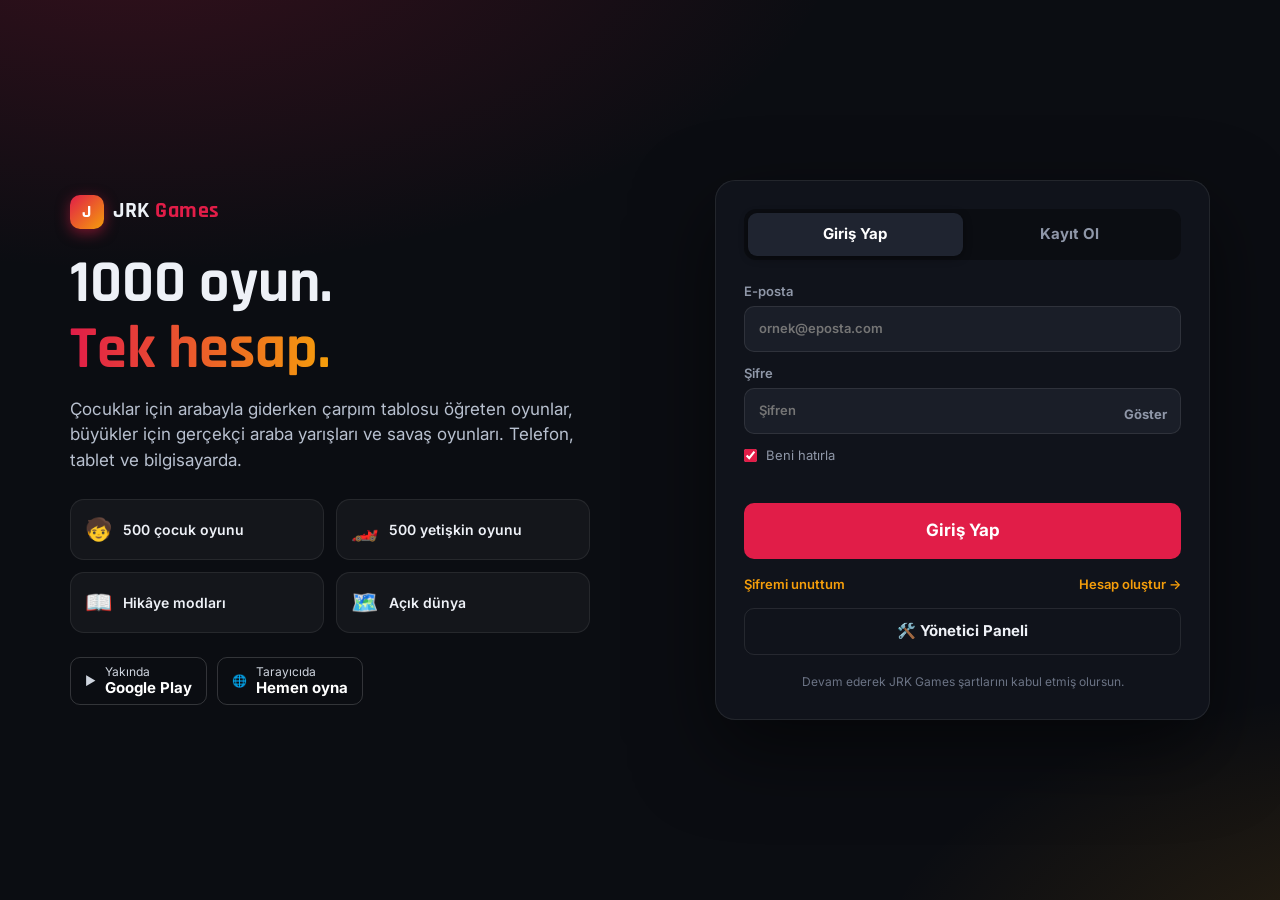
==== commit eaf28f59: "Add files via upload" ====
--- a/index.html
+++ b/index.html
@@ -2,19 +2,458 @@
 <html lang="tr">
 <head>
 <meta charset="UTF-8">
-<meta name="viewport" content="width=device-width,initial-scale=1,maximum-scale=1,user-scalable=no">
-<title>Savaş Arenası 3D Online</title>
+<meta name="viewport" content="width=device-width,initial-scale=1,viewport-fit=cover">
+<title>JRK Games: Çocuk ve Büyük Oyunları</title>
+<meta name="description" content="1000 oyun: çocuklar için çarpım tablosu sürüş oyunları, büyükler için gerçekçi araba yarışları ve savaş oyunları.">
+<meta name="theme-color" content="#0b0d12">
+<meta name="mobile-web-app-capable" content="yes">
+<meta name="apple-mobile-web-app-capable" content="yes">
+<meta name="apple-mobile-web-app-status-bar-style" content="black-translucent">
+<link rel="manifest" href="manifest.webmanifest">
+<link rel="icon" type="image/png" href="icons/icon-192.png">
+<link rel="apple-touch-icon" href="icons/icon-192.png">
 <link rel="preconnect" href="https://fonts.googleapis.com">
-<link href="https://fonts.googleapis.com/css2?family=Russo+One&family=Barlow+Condensed:wght@500;600;700&family=Barlow:wght@400;600&display=swap" rel="stylesheet">
-<script>/* three.js r128 — MIT License — https://threejs.org */
-/**
- * @license
- * Copyright 2010-2021 Three.js Authors
- * SPDX-License-Identifier: MIT
- */
-!function(t,e){"object"==typeof exports&&"undefined"!=typeof module?e(exports):"function"==typeof define&&define.amd?define(["exports"],e):e((t="undefined"!=typeof globalThis?globalThis:t||self).THREE={})}(this,(function(t){"use strict";const e="128",n=100,i=300,r=301,s=302,a=303,o=304,l=306,c=307,h=1e3,u=1001,d=1002,p=1003,m=1004,f=1005,g=1006,v=1007,y=1008,x=1009,_=1012,w=1014,b=1015,M=1016,S=1020,T=1022,E=1023,A=1026,L=1027,R=33776,C=33777,P=33778,D=33779,I=35840,N=35841,B=35842,z=35843,F=37492,O=37496,H=2300,G=2301,U=2302,k=2400,V=2401,W=2402,j=2500,q=2501,X=3e3,Y=3001,Z=3007,J=3002,Q=3004,K=3005,$=3006,tt=7680,et=35044,nt=35048,it="300 es";class rt{addEventListener(t,e){void 0===this._listeners&&(this._listeners={});const n=this._listeners;void 0===n[t]&&(n[t]=[]),-1===n[t].indexOf(e)&&n[t].push(e)}hasEventListener(t,e){if(void 0===this._listeners)return!1;const n=this._listeners;return void 0!==n[t]&&-1!==n[t].indexOf(e)}removeEventListener(t,e){if(void 0===this._listeners)return;const n=this._listeners[t];if(void 0!==n){const t=n.indexOf(e);-1!==t&&n.splice(t,1)}}dispatchEvent(t){if(void 0===this._listeners)return;const e=this._listeners[t.type];if(void 0!==e){t.target=this;const n=e.slice(0);for(let e=0,i=n.length;e<i;e++)n[e].call(this,t);t.target=null}}}const st=[];for(let t=0;t<256;t++)st[t]=(t<16?"0":"")+t.toString(16);let at=1234567;const ot=Math.PI/180,lt=180/Math.PI;function ct(){const t=4294967295*Math.random()|0,e=4294967295*Math.random()|0,n=4294967295*Math.random()|0,i=4294967295*Math.random()|0;return(st[255&t]+st[t>>8&255]+st[t>>16&255]+st[t>>24&255]+"-"+st[255&e]+st[e>>8&255]+"-"+st[e>>16&15|64]+st[e>>24&255]+"-"+st[63&n|128]+st[n>>8&255]+"-"+st[n>>16&255]+st[n>>24&255]+st[255&i]+st[i>>8&255]+st[i>>16&255]+st[i>>24&255]).toUpperCase()}function ht(t,e,n){return Math.max(e,Math.min(n,t))}function ut(t,e){return(t%e+e)%e}function dt(t,e,n){return(1-n)*t+n*e}function pt(t){return 0==(t&t-1)&&0!==t}function mt(t){return Math.pow(2,Math.ceil(Math.log(t)/Math.LN2))}function ft(t){return Math.pow(2,Math.floor(Math.log(t)/Math.LN2))}var gt=Object.freeze({__proto__:null,DEG2RAD:ot,RAD2DEG:lt,generateUUID:ct,clamp:ht,euclideanModulo:ut,mapLinear:function(t,e,n,i,r){return i+(t-e)*(r-i)/(n-e)},inverseLerp:function(t,e,n){return t!==e?(n-t)/(e-t):0},lerp:dt,damp:function(t,e,n,i){return dt(t,e,1-Math.exp(-n*i))},pingpong:function(t,e=1){return e-Math.abs(ut(t,2*e)-e)},smoothstep:function(t,e,n){return t<=e?0:t>=n?1:(t=(t-e)/(n-e))*t*(3-2*t)},smootherstep:function(t,e,n){return t<=e?0:t>=n?1:(t=(t-e)/(n-e))*t*t*(t*(6*t-15)+10)},randInt:function(t,e){return t+Math.floor(Math.random()*(e-t+1))},randFloat:function(t,e){return t+Math.random()*(e-t)},randFloatSpread:function(t){return t*(.5-Math.random())},seededRandom:function(t){return void 0!==t&&(at=t%2147483647),at=16807*at%2147483647,(at-1)/2147483646},degToRad:function(t){return t*ot},radToDeg:function(t){return t*lt},isPowerOfTwo:pt,ceilPowerOfTwo:mt,floorPowerOfTwo:ft,setQuaternionFromProperEuler:function(t,e,n,i,r){const s=Math.cos,a=Math.sin,o=s(n/2),l=a(n/2),c=s((e+i)/2),h=a((e+i)/2),u=s((e-i)/2),d=a((e-i)/2),p=s((i-e)/2),m=a((i-e)/2);switch(r){case"XYX":t.set(o*h,l*u,l*d,o*c);break;case"YZY":t.set(l*d,o*h,l*u,o*c);break;case"ZXZ":t.set(l*u,l*d,o*h,o*c);break;case"XZX":t.set(o*h,l*m,l*p,o*c);break;case"YXY":t.set(l*p,o*h,l*m,o*c);break;case"ZYZ":t.set(l*m,l*p,o*h,o*c);break;default:console.warn("THREE.MathUtils: .setQuaternionFromProperEuler() encountered an unknown order: "+r)}}});class vt{constructor(t=0,e=0){this.x=t,this.y=e}get width(){return this.x}set width(t){this.x=t}get height(){return this.y}set height(t){this.y=t}set(t,e){return this.x=t,this.y=e,this}setScalar(t){return this.x=t,this.y=t,this}setX(t){return this.x=t,this}setY(t){return this.y=t,this}setComponent(t,e){switch(t){case 0:this.x=e;break;case 1:this.y=e;break;default:throw new Error("index is out of range: "+t)}return this}getComponent(t){switch(t){case 0:return this.x;case 1:return this.y;default:throw new Error("index is out of range: "+t)}}clone(){return new this.constructor(this.x,this.y)}copy(t){return this.x=t.x,this.y=t.y,this}add(t,e){return void 0!==e?(console.warn("THREE.Vector2: .add() now only accepts one argument. Use .addVectors( a, b ) instead."),this.addVectors(t,e)):(this.x+=t.x,this.y+=t.y,this)}addScalar(t){return this.x+=t,this.y+=t,this}addVectors(t,e){return this.x=t.x+e.x,this.y=t.y+e.y,this}addScaledVector(t,e){return this.x+=t.x*e,this.y+=t.y*e,this}sub(t,e){return void 0!==e?(console.warn("THREE.Vector2: .sub() now only accepts one argument. Use .subVectors( a, b ) instead."),this.subVectors(t,e)):(this.x-=t.x,this.y-=t.y,this)}subScalar(t){return this.x-=t,this.y-=t,this}subVectors(t,e){return this.x=t.x-e.x,this.y=t.y-e.y,this}multiply(t){return this.x*=t.x,this.y*=t.y,this}multiplyScalar(t){return this.x*=t,this.y*=t,this}divide(t){return this.x/=t.x,this.y/=t.y,this}divideScalar(t){return this.multiplyScalar(1/t)}applyMatrix3(t){const e=this.x,n=this.y,i=t.elements;return this.x=i[0]*e+i[3]*n+i[6],this.y=i[1]*e+i[4]*n+i[7],this}min(t){return this.x=Math.min(this.x,t.x),this.y=Math.min(this.y,t.y),this}max(t){return this.x=Math.max(this.x,t.x),this.y=Math.max(this.y,t.y),this}clamp(t,e){return this.x=Math.max(t.x,Math.min(e.x,this.x)),this.y=Math.max(t.y,Math.min(e.y,this.y)),this}clampScalar(t,e){return this.x=Math.max(t,Math.min(e,this.x)),this.y=Math.max(t,Math.min(e,this.y)),this}clampLength(t,e){const n=this.length();return this.divideScalar(n||1).multiplyScalar(Math.max(t,Math.min(e,n)))}floor(){return this.x=Math.floor(this.x),this.y=Math.floor(this.y),this}ceil(){return this.x=Math.ceil(this.x),this.y=Math.ceil(this.y),this}round(){return this.x=Math.round(this.x),this.y=Math.round(this.y),this}roundToZero(){return this.x=this.x<0?Math.ceil(this.x):Math.floor(this.x),this.y=this.y<0?Math.ceil(this.y):Math.floor(this.y),this}negate(){return this.x=-this.x,this.y=-this.y,this}dot(t){return this.x*t.x+this.y*t.y}cross(t){return this.x*t.y-this.y*t.x}lengthSq(){return this.x*this.x+this.y*this.y}length(){return Math.sqrt(this.x*this.x+this.y*this.y)}manhattanLength(){return Math.abs(this.x)+Math.abs(this.y)}normalize(){return this.divideScalar(this.length()||1)}angle(){return Math.atan2(-this.y,-this.x)+Math.PI}distanceTo(t){return Math.sqrt(this.distanceToSquared(t))}distanceToSquared(t){const e=this.x-t.x,n=this.y-t.y;return e*e+n*n}manhattanDistanceTo(t){return Math.abs(this.x-t.x)+Math.abs(this.y-t.y)}setLength(t){return this.normalize().multiplyScalar(t)}lerp(t,e){return this.x+=(t.x-this.x)*e,this.y+=(t.y-this.y)*e,this}lerpVectors(t,e,n){return this.x=t.x+(e.x-t.x)*n,this.y=t.y+(e.y-t.y)*n,this}equals(t){return t.x===this.x&&t.y===this.y}fromArray(t,e=0){return this.x=t[e],this.y=t[e+1],this}toArray(t=[],e=0){return t[e]=this.x,t[e+1]=this.y,t}fromBufferAttribute(t,e,n){return void 0!==n&&console.warn("THREE.Vector2: offset has been removed from .fromBufferAttribute()."),this.x=t.getX(e),this.y=t.getY(e),this}rotateAround(t,e){const n=Math.cos(e),i=Math.sin(e),r=this.x-t.x,s=this.y-t.y;return this.x=r*n-s*i+t.x,this.y=r*i+s*n+t.y,this}random(){return this.x=Math.random(),this.y=Math.random(),this}}vt.prototype.isVector2=!0;class yt{constructor(){this.elements=[1,0,0,0,1,0,0,0,1],arguments.length>0&&console.error("THREE.Matrix3: the constructor no longer reads arguments. use .set() instead.")}set(t,e,n,i,r,s,a,o,l){const c=this.elements;return c[0]=t,c[1]=i,c[2]=a,c[3]=e,c[4]=r,c[5]=o,c[6]=n,c[7]=s,c[8]=l,this}identity(){return this.set(1,0,0,0,1,0,0,0,1),this}copy(t){const e=this.elements,n=t.elements;return e[0]=n[0],e[1]=n[1],e[2]=n[2],e[3]=n[3],e[4]=n[4],e[5]=n[5],e[6]=n[6],e[7]=n[7],e[8]=n[8],this}extractBasis(t,e,n){return t.setFromMatrix3Column(this,0),e.setFromMatrix3Column(this,1),n.setFromMatrix3Column(this,2),this}setFromMatrix4(t){const e=t.elements;return this.set(e[0],e[4],e[8],e[1],e[5],e[9],e[2],e[6],e[10]),this}multiply(t){return this.multiplyMatrices(this,t)}premultiply(t){return this.multiplyMatrices(t,this)}multiplyMatrices(t,e){const n=t.elements,i=e.elements,r=this.elements,s=n[0],a=n[3],o=n[6],l=n[1],c=n[4],h=n[7],u=n[2],d=n[5],p=n[8],m=i[0],f=i[3],g=i[6],v=i[1],y=i[4],x=i[7],_=i[2],w=i[5],b=i[8];return r[0]=s*m+a*v+o*_,r[3]=s*f+a*y+o*w,r[6]=s*g+a*x+o*b,r[1]=l*m+c*v+h*_,r[4]=l*f+c*y+h*w,r[7]=l*g+c*x+h*b,r[2]=u*m+d*v+p*_,r[5]=u*f+d*y+p*w,r[8]=u*g+d*x+p*b,this}multiplyScalar(t){const e=this.elements;return e[0]*=t,e[3]*=t,e[6]*=t,e[1]*=t,e[4]*=t,e[7]*=t,e[2]*=t,e[5]*=t,e[8]*=t,this}determinant(){const t=this.elements,e=t[0],n=t[1],i=t[2],r=t[3],s=t[4],a=t[5],o=t[6],l=t[7],c=t[8];return e*s*c-e*a*l-n*r*c+n*a*o+i*r*l-i*s*o}invert(){const t=this.elements,e=t[0],n=t[1],i=t[2],r=t[3],s=t[4],a=t[5],o=t[6],l=t[7],c=t[8],h=c*s-a*l,u=a*o-c*r,d=l*r-s*o,p=e*h+n*u+i*d;if(0===p)return this.set(0,0,0,0,0,0,0,0,0);const m=1/p;return t[0]=h*m,t[1]=(i*l-c*n)*m,t[2]=(a*n-i*s)*m,t[3]=u*m,t[4]=(c*e-i*o)*m,t[5]=(i*r-a*e)*m,t[6]=d*m,t[7]=(n*o-l*e)*m,t[8]=(s*e-n*r)*m,this}transpose(){let t;const e=this.elements;return t=e[1],e[1]=e[3],e[3]=t,t=e[2],e[2]=e[6],e[6]=t,t=e[5],e[5]=e[7],e[7]=t,this}getNormalMatrix(t){return this.setFromMatrix4(t).invert().transpose()}transposeIntoArray(t){const e=this.elements;return t[0]=e[0],t[1]=e[3],t[2]=e[6],t[3]=e[1],t[4]=e[4],t[5]=e[7],t[6]=e[2],t[7]=e[5],t[8]=e[8],this}setUvTransform(t,e,n,i,r,s,a){const o=Math.cos(r),l=Math.sin(r);return this.set(n*o,n*l,-n*(o*s+l*a)+s+t,-i*l,i*o,-i*(-l*s+o*a)+a+e,0,0,1),this}scale(t,e){const n=this.elements;return n[0]*=t,n[3]*=t,n[6]*=t,n[1]*=e,n[4]*=e,n[7]*=e,this}rotate(t){const e=Math.cos(t),n=Math.sin(t),i=this.elements,r=i[0],s=i[3],a=i[6],o=i[1],l=i[4],c=i[7];return i[0]=e*r+n*o,i[3]=e*s+n*l,i[6]=e*a+n*c,i[1]=-n*r+e*o,i[4]=-n*s+e*l,i[7]=-n*a+e*c,this}translate(t,e){const n=this.elements;return n[0]+=t*n[2],n[3]+=t*n[5],n[6]+=t*n[8],n[1]+=e*n[2],n[4]+=e*n[5],n[7]+=e*n[8],this}equals(t){const e=this.elements,n=t.elements;for(let t=0;t<9;t++)if(e[t]!==n[t])return!1;return!0}fromArray(t,e=0){for(let n=0;n<9;n++)this.elements[n]=t[n+e];return this}toArray(t=[],e=0){const n=this.elements;return t[e]=n[0],t[e+1]=n[1],t[e+2]=n[2],t[e+3]=n[3],t[e+4]=n[4],t[e+5]=n[5],t[e+6]=n[6],t[e+7]=n[7],t[e+8]=n[8],t}clone(){return(new this.constructor).fromArray(this.elements)}}let xt;yt.prototype.isMatrix3=!0;class _t{static getDataURL(t){if(/^data:/i.test(t.src))return t.src;if("undefined"==typeof HTMLCanvasElement)return t.src;let e;if(t instanceof HTMLCanvasElement)e=t;else{void 0===xt&&(xt=document.createElementNS("http://www.w3.org/1999/xhtml","canvas")),xt.width=t.width,xt.height=t.height;const n=xt.getContext("2d");t instanceof ImageData?n.putImageData(t,0,0):n.drawImage(t,0,0,t.width,t.height),e=xt}return e.width>2048||e.height>2048?(console.warn("THREE.ImageUtils.getDataURL: Image converted to jpg for performance reasons",t),e.toDataURL("image/jpeg",.6)):e.toDataURL("image/png")}}let wt=0;class bt extends rt{constructor(t=bt.DEFAULT_IMAGE,e=bt.DEFAULT_MAPPING,n=1001,i=1001,r=1006,s=1008,a=1023,o=1009,l=1,c=3e3){super(),Object.defineProperty(this,"id",{value:wt++}),this.uuid=ct(),this.name="",this.image=t,this.mipmaps=[],this.mapping=e,this.wrapS=n,this.wrapT=i,this.magFilter=r,this.minFilter=s,this.anisotropy=l,this.format=a,this.internalFormat=null,this.type=o,this.offset=new vt(0,0),this.repeat=new vt(1,1),this.center=new vt(0,0),this.rotation=0,this.matrixAutoUpdate=!0,this.matrix=new yt,this.generateMipmaps=!0,this.premultiplyAlpha=!1,this.flipY=!0,this.unpackAlignment=4,this.encoding=c,this.version=0,this.onUpdate=null}updateMatrix(){this.matrix.setUvTransform(this.offset.x,this.offset.y,this.repeat.x,this.repeat.y,this.rotation,this.center.x,this.center.y)}clone(){return(new this.constructor).copy(this)}copy(t){return this.name=t.name,this.image=t.image,this.mipmaps=t.mipmaps.slice(0),this.mapping=t.mapping,this.wrapS=t.wrapS,this.wrapT=t.wrapT,this.magFilter=t.magFilter,this.minFilter=t.minFilter,this.anisotropy=t.anisotropy,this.format=t.format,this.internalFormat=t.internalFormat,this.type=t.type,this.offset.copy(t.offset),this.repeat.copy(t.repeat),this.center.copy(t.center),this.rotation=t.rotation,this.matrixAutoUpdate=t.matrixAutoUpdate,this.matrix.copy(t.matrix),this.generateMipmaps=t.generateMipmaps,this.premultiplyAlpha=t.premultiplyAlpha,this.flipY=t.flipY,this.unpackAlignment=t.unpackAlignment,this.encoding=t.encoding,this}toJSON(t){const e=void 0===t||"string"==typeof t;if(!e&&void 0!==t.textures[this.uuid])return t.textures[this.uuid];const n={metadata:{version:4.5,type:"Texture",generator:"Texture.toJSON"},uuid:this.uuid,name:this.name,mapping:this.mapping,repeat:[this.repeat.x,this.repeat.y],offset:[this.offset.x,this.offset.y],center:[this.center.x,this.center.y],rotation:this.rotation,wrap:[this.wrapS,this.wrapT],format:this.format,type:this.type,encoding:this.encoding,minFilter:this.minFilter,magFilter:this.magFilter,anisotropy:this.anisotropy,flipY:this.flipY,premultiplyAlpha:this.premultiplyAlpha,unpackAlignment:this.unpackAlignment};if(void 0!==this.image){const i=this.image;if(void 0===i.uuid&&(i.uuid=ct()),!e&&void 0===t.images[i.uuid]){let e;if(Array.isArray(i)){e=[];for(let t=0,n=i.length;t<n;t++)i[t].isDataTexture?e.push(Mt(i[t].image)):e.push(Mt(i[t]))}else e=Mt(i);t.images[i.uuid]={uuid:i.uuid,url:e}}n.image=i.uuid}return e||(t.textures[this.uuid]=n),n}dispose(){this.dispatchEvent({type:"dispose"})}transformUv(t){if(this.mapping!==i)return t;if(t.applyMatrix3(this.matrix),t.x<0||t.x>1)switch(this.wrapS){case h:t.x=t.x-Math.floor(t.x);break;case u:t.x=t.x<0?0:1;break;case d:1===Math.abs(Math.floor(t.x)%2)?t.x=Math.ceil(t.x)-t.x:t.x=t.x-Math.floor(t.x)}if(t.y<0||t.y>1)switch(this.wrapT){case h:t.y=t.y-Math.floor(t.y);break;case u:t.y=t.y<0?0:1;break;case d:1===Math.abs(Math.floor(t.y)%2)?t.y=Math.ceil(t.y)-t.y:t.y=t.y-Math.floor(t.y)}return this.flipY&&(t.y=1-t.y),t}set needsUpdate(t){!0===t&&this.version++}}function Mt(t){return"undefined"!=typeof HTMLImageElement&&t instanceof HTMLImageElement||"undefined"!=typeof HTMLCanvasElement&&t instanceof HTMLCanvasElement||"undefined"!=typeof ImageBitmap&&t instanceof ImageBitmap?_t.getDataURL(t):t.data?{data:Array.prototype.slice.call(t.data),width:t.width,height:t.height,type:t.data.constructor.name}:(console.warn("THREE.Texture: Unable to serialize Texture."),{})}bt.DEFAULT_IMAGE=void 0,bt.DEFAULT_MAPPING=i,bt.prototype.isTexture=!0;class St{constructor(t=0,e=0,n=0,i=1){this.x=t,this.y=e,this.z=n,this.w=i}get width(){return this.z}set width(t){this.z=t}get height(){return this.w}set height(t){this.w=t}set(t,e,n,i){return this.x=t,this.y=e,this.z=n,this.w=i,this}setScalar(t){return this.x=t,this.y=t,this.z=t,this.w=t,this}setX(t){return this.x=t,this}setY(t){return this.y=t,this}setZ(t){return this.z=t,this}setW(t){return this.w=t,this}setComponent(t,e){switch(t){case 0:this.x=e;break;case 1:this.y=e;break;case 2:this.z=e;break;case 3:this.w=e;break;default:throw new Error("index is out of range: "+t)}return this}getComponent(t){switch(t){case 0:return this.x;case 1:return this.y;case 2:return this.z;case 3:return this.w;default:throw new Error("index is out of range: "+t)}}clone(){return new this.constructor(this.x,this.y,this.z,this.w)}copy(t){return this.x=t.x,this.y=t.y,this.z=t.z,this.w=void 0!==t.w?t.w:1,this}add(t,e){return void 0!==e?(console.warn("THREE.Vector4: .add() now only accepts one argument. Use .addVectors( a, b ) instead."),this.addVectors(t,e)):(this.x+=t.x,this.y+=t.y,this.z+=t.z,this.w+=t.w,this)}addScalar(t){return this.x+=t,this.y+=t,this.z+=t,this.w+=t,this}addVectors(t,e){return this.x=t.x+e.x,this.y=t.y+e.y,this.z=t.z+e.z,this.w=t.w+e.w,this}addScaledVector(t,e){return this.x+=t.x*e,this.y+=t.y*e,this.z+=t.z*e,this.w+=t.w*e,this}sub(t,e){return void 0!==e?(console.warn("THREE.Vector4: .sub() now only accepts one argument. Use .subVectors( a, b ) instead."),this.subVectors(t,e)):(this.x-=t.x,this.y-=t.y,this.z-=t.z,this.w-=t.w,this)}subScalar(t){return this.x-=t,this.y-=t,this.z-=t,this.w-=t,this}subVectors(t,e){return this.x=t.x-e.x,this.y=t.y-e.y,this.z=t.z-e.z,this.w=t.w-e.w,this}multiply(t){return this.x*=t.x,this.y*=t.y,this.z*=t.z,this.w*=t.w,this}multiplyScalar(t){return this.x*=t,this.y*=t,this.z*=t,this.w*=t,this}applyMatrix4(t){const e=this.x,n=this.y,i=this.z,r=this.w,s=t.elements;return this.x=s[0]*e+s[4]*n+s[8]*i+s[12]*r,this.y=s[1]*e+s[5]*n+s[9]*i+s[13]*r,this.z=s[2]*e+s[6]*n+s[10]*i+s[14]*r,this.w=s[3]*e+s[7]*n+s[11]*i+s[15]*r,this}divideScalar(t){return this.multiplyScalar(1/t)}setAxisAngleFromQuaternion(t){this.w=2*Math.acos(t.w);const e=Math.sqrt(1-t.w*t.w);return e<1e-4?(this.x=1,this.y=0,this.z=0):(this.x=t.x/e,this.y=t.y/e,this.z=t.z/e),this}setAxisAngleFromRotationMatrix(t){let e,n,i,r;const s=.01,a=.1,o=t.elements,l=o[0],c=o[4],h=o[8],u=o[1],d=o[5],p=o[9],m=o[2],f=o[6],g=o[10];if(Math.abs(c-u)<s&&Math.abs(h-m)<s&&Math.abs(p-f)<s){if(Math.abs(c+u)<a&&Math.abs(h+m)<a&&Math.abs(p+f)<a&&Math.abs(l+d+g-3)<a)return this.set(1,0,0,0),this;e=Math.PI;const t=(l+1)/2,o=(d+1)/2,v=(g+1)/2,y=(c+u)/4,x=(h+m)/4,_=(p+f)/4;return t>o&&t>v?t<s?(n=0,i=.707106781,r=.707106781):(n=Math.sqrt(t),i=y/n,r=x/n):o>v?o<s?(n=.707106781,i=0,r=.707106781):(i=Math.sqrt(o),n=y/i,r=_/i):v<s?(n=.707106781,i=.707106781,r=0):(r=Math.sqrt(v),n=x/r,i=_/r),this.set(n,i,r,e),this}let v=Math.sqrt((f-p)*(f-p)+(h-m)*(h-m)+(u-c)*(u-c));return Math.abs(v)<.001&&(v=1),this.x=(f-p)/v,this.y=(h-m)/v,this.z=(u-c)/v,this.w=Math.acos((l+d+g-1)/2),this}min(t){return this.x=Math.min(this.x,t.x),this.y=Math.min(this.y,t.y),this.z=Math.min(this.z,t.z),this.w=Math.min(this.w,t.w),this}max(t){return this.x=Math.max(this.x,t.x),this.y=Math.max(this.y,t.y),this.z=Math.max(this.z,t.z),this.w=Math.max(this.w,t.w),this}clamp(t,e){return this.x=Math.max(t.x,Math.min(e.x,this.x)),this.y=Math.max(t.y,Math.min(e.y,this.y)),this.z=Math.max(t.z,Math.min(e.z,this.z)),this.w=Math.max(t.w,Math.min(e.w,this.w)),this}clampScalar(t,e){return this.x=Math.max(t,Math.min(e,this.x)),this.y=Math.max(t,Math.min(e,this.y)),this.z=Math.max(t,Math.min(e,this.z)),this.w=Math.max(t,Math.min(e,this.w)),this}clampLength(t,e){const n=this.length();return this.divideScalar(n||1).multiplyScalar(Math.max(t,Math.min(e,n)))}floor(){return this.x=Math.floor(this.x),this.y=Math.floor(this.y),this.z=Math.floor(this.z),this.w=Math.floor(this.w),this}ceil(){return this.x=Math.ceil(this.x),this.y=Math.ceil(this.y),this.z=Math.ceil(this.z),this.w=Math.ceil(this.w),this}round(){return this.x=Math.round(this.x),this.y=Math.round(this.y),this.z=Math.round(this.z),this.w=Math.round(this.w),this}roundToZero(){return this.x=this.x<0?Math.ceil(this.x):Math.floor(this.x),this.y=this.y<0?Math.ceil(this.y):Math.floor(this.y),this.z=this.z<0?Math.ceil(this.z):Math.floor(this.z),this.w=this.w<0?Math.ceil(this.w):Math.floor(this.w),this}negate(){return this.x=-this.x,this.y=-this.y,this.z=-this.z,this.w=-this.w,this}dot(t){return this.x*t.x+this.y*t.y+this.z*t.z+this.w*t.w}lengthSq(){return this.x*this.x+this.y*this.y+this.z*this.z+this.w*this.w}length(){return Math.sqrt(this.x*this.x+this.y*this.y+this.z*this.z+this.w*this.w)}manhattanLength(){return Math.abs(this.x)+Math.abs(this.y)+Math.abs(this.z)+Math.abs(this.w)}normalize(){return this.divideScalar(this.length()||1)}setLength(t){return this.normalize().multiplyScalar(t)}lerp(t,e){return this.x+=(t.x-this.x)*e,this.y+=(t.y-this.y)*e,this.z+=(t.z-this.z)*e,this.w+=(t.w-this.w)*e,this}lerpVectors(t,e,n){return this.x=t.x+(e.x-t.x)*n,this.y=t.y+(e.y-t.y)*n,this.z=t.z+(e.z-t.z)*n,this.w=t.w+(e.w-t.w)*n,this}equals(t){return t.x===this.x&&t.y===this.y&&t.z===this.z&&t.w===this.w}fromArray(t,e=0){return this.x=t[e],this.y=t[e+1],this.z=t[e+2],this.w=t[e+3],this}toArray(t=[],e=0){return t[e]=this.x,t[e+1]=this.y,t[e+2]=this.z,t[e+3]=this.w,t}fromBufferAttribute(t,e,n){return void 0!==n&&console.warn("THREE.Vector4: offset has been removed from .fromBufferAttribute()."),this.x=t.getX(e),this.y=t.getY(e),this.z=t.getZ(e),this.w=t.getW(e),this}random(){return this.x=Math.random(),this.y=Math.random(),this.z=Math.random(),this.w=Math.random(),this}}St.prototype.isVector4=!0;class Tt extends rt{constructor(t,e,n){super(),this.width=t,this.height=e,this.depth=1,this.scissor=new St(0,0,t,e),this.scissorTest=!1,this.viewport=new St(0,0,t,e),n=n||{},this.texture=new bt(void 0,n.mapping,n.wrapS,n.wrapT,n.magFilter,n.minFilter,n.format,n.type,n.anisotropy,n.encoding),this.texture.image={},this.texture.image.width=t,this.texture.image.height=e,this.texture.image.depth=1,this.texture.generateMipmaps=void 0!==n.generateMipmaps&&n.generateMipmaps,this.texture.minFilter=void 0!==n.minFilter?n.minFilter:g,this.depthBuffer=void 0===n.depthBuffer||n.depthBuffer,this.stencilBuffer=void 0!==n.stencilBuffer&&n.stencilBuffer,this.depthTexture=void 0!==n.depthTexture?n.depthTexture:null}setTexture(t){t.image={width:this.width,height:this.height,depth:this.depth},this.texture=t}setSize(t,e,n=1){this.width===t&&this.height===e&&this.depth===n||(this.width=t,this.height=e,this.depth=n,this.texture.image.width=t,this.texture.image.height=e,this.texture.image.depth=n,this.dispose()),this.viewport.set(0,0,t,e),this.scissor.set(0,0,t,e)}clone(){return(new this.constructor).copy(this)}copy(t){return this.width=t.width,this.height=t.height,this.depth=t.depth,this.viewport.copy(t.viewport),this.texture=t.texture.clone(),this.depthBuffer=t.depthBuffer,this.stencilBuffer=t.stencilBuffer,this.depthTexture=t.depthTexture,this}dispose(){this.dispatchEvent({type:"dispose"})}}Tt.prototype.isWebGLRenderTarget=!0;class Et extends Tt{constructor(t,e,n){super(t,e,n),this.samples=4}copy(t){return super.copy.call(this,t),this.samples=t.samples,this}}Et.prototype.isWebGLMultisampleRenderTarget=!0;class At{constructor(t=0,e=0,n=0,i=1){this._x=t,this._y=e,this._z=n,this._w=i}static slerp(t,e,n,i){return console.warn("THREE.Quaternion: Static .slerp() has been deprecated. Use qm.slerpQuaternions( qa, qb, t ) instead."),n.slerpQuaternions(t,e,i)}static slerpFlat(t,e,n,i,r,s,a){let o=n[i+0],l=n[i+1],c=n[i+2],h=n[i+3];const u=r[s+0],d=r[s+1],p=r[s+2],m=r[s+3];if(0===a)return t[e+0]=o,t[e+1]=l,t[e+2]=c,void(t[e+3]=h);if(1===a)return t[e+0]=u,t[e+1]=d,t[e+2]=p,void(t[e+3]=m);if(h!==m||o!==u||l!==d||c!==p){let t=1-a;const e=o*u+l*d+c*p+h*m,n=e>=0?1:-1,i=1-e*e;if(i>Number.EPSILON){const r=Math.sqrt(i),s=Math.atan2(r,e*n);t=Math.sin(t*s)/r,a=Math.sin(a*s)/r}const r=a*n;if(o=o*t+u*r,l=l*t+d*r,c=c*t+p*r,h=h*t+m*r,t===1-a){const t=1/Math.sqrt(o*o+l*l+c*c+h*h);o*=t,l*=t,c*=t,h*=t}}t[e]=o,t[e+1]=l,t[e+2]=c,t[e+3]=h}static multiplyQuaternionsFlat(t,e,n,i,r,s){const a=n[i],o=n[i+1],l=n[i+2],c=n[i+3],h=r[s],u=r[s+1],d=r[s+2],p=r[s+3];return t[e]=a*p+c*h+o*d-l*u,t[e+1]=o*p+c*u+l*h-a*d,t[e+2]=l*p+c*d+a*u-o*h,t[e+3]=c*p-a*h-o*u-l*d,t}get x(){return this._x}set x(t){this._x=t,this._onChangeCallback()}get y(){return this._y}set y(t){this._y=t,this._onChangeCallback()}get z(){return this._z}set z(t){this._z=t,this._onChangeCallback()}get w(){return this._w}set w(t){this._w=t,this._onChangeCallback()}set(t,e,n,i){return this._x=t,this._y=e,this._z=n,this._w=i,this._onChangeCallback(),this}clone(){return new this.constructor(this._x,this._y,this._z,this._w)}copy(t){return this._x=t.x,this._y=t.y,this._z=t.z,this._w=t.w,this._onChangeCallback(),this}setFromEuler(t,e){if(!t||!t.isEuler)throw new Error("THREE.Quaternion: .setFromEuler() now expects an Euler rotation rather than a Vector3 and order.");const n=t._x,i=t._y,r=t._z,s=t._order,a=Math.cos,o=Math.sin,l=a(n/2),c=a(i/2),h=a(r/2),u=o(n/2),d=o(i/2),p=o(r/2);switch(s){case"XYZ":this._x=u*c*h+l*d*p,this._y=l*d*h-u*c*p,this._z=l*c*p+u*d*h,this._w=l*c*h-u*d*p;break;case"YXZ":this._x=u*c*h+l*d*p,this._y=l*d*h-u*c*p,this._z=l*c*p-u*d*h,this._w=l*c*h+u*d*p;break;case"ZXY":this._x=u*c*h-l*d*p,this._y=l*d*h+u*c*p,this._z=l*c*p+u*d*h,this._w=l*c*h-u*d*p;break;case"ZYX":this._x=u*c*h-l*d*p,this._y=l*d*h+u*c*p,this._z=l*c*p-u*d*h,this._w=l*c*h+u*d*p;break;case"YZX":this._x=u*c*h+l*d*p,this._y=l*d*h+u*c*p,this._z=l*c*p-u*d*h,this._w=l*c*h-u*d*p;break;case"XZY":this._x=u*c*h-l*d*p,this._y=l*d*h-u*c*p,this._z=l*c*p+u*d*h,this._w=l*c*h+u*d*p;break;default:console.warn("THREE.Quaternion: .setFromEuler() encountered an unknown order: "+s)}return!1!==e&&this._onChangeCallback(),this}setFromAxisAngle(t,e){const n=e/2,i=Math.sin(n);return this._x=t.x*i,this._y=t.y*i,this._z=t.z*i,this._w=Math.cos(n),this._onChangeCallback(),this}setFromRotationMatrix(t){const e=t.elements,n=e[0],i=e[4],r=e[8],s=e[1],a=e[5],o=e[9],l=e[2],c=e[6],h=e[10],u=n+a+h;if(u>0){const t=.5/Math.sqrt(u+1);this._w=.25/t,this._x=(c-o)*t,this._y=(r-l)*t,this._z=(s-i)*t}else if(n>a&&n>h){const t=2*Math.sqrt(1+n-a-h);this._w=(c-o)/t,this._x=.25*t,this._y=(i+s)/t,this._z=(r+l)/t}else if(a>h){const t=2*Math.sqrt(1+a-n-h);this._w=(r-l)/t,this._x=(i+s)/t,this._y=.25*t,this._z=(o+c)/t}else{const t=2*Math.sqrt(1+h-n-a);this._w=(s-i)/t,this._x=(r+l)/t,this._y=(o+c)/t,this._z=.25*t}return this._onChangeCallback(),this}setFromUnitVectors(t,e){let n=t.dot(e)+1;return n<Number.EPSILON?(n=0,Math.abs(t.x)>Math.abs(t.z)?(this._x=-t.y,this._y=t.x,this._z=0,this._w=n):(this._x=0,this._y=-t.z,this._z=t.y,this._w=n)):(this._x=t.y*e.z-t.z*e.y,this._y=t.z*e.x-t.x*e.z,this._z=t.x*e.y-t.y*e.x,this._w=n),this.normalize()}angleTo(t){return 2*Math.acos(Math.abs(ht(this.dot(t),-1,1)))}rotateTowards(t,e){const n=this.angleTo(t);if(0===n)return this;const i=Math.min(1,e/n);return this.slerp(t,i),this}identity(){return this.set(0,0,0,1)}invert(){return this.conjugate()}conjugate(){return this._x*=-1,this._y*=-1,this._z*=-1,this._onChangeCallback(),this}dot(t){return this._x*t._x+this._y*t._y+this._z*t._z+this._w*t._w}lengthSq(){return this._x*this._x+this._y*this._y+this._z*this._z+this._w*this._w}length(){return Math.sqrt(this._x*this._x+this._y*this._y+this._z*this._z+this._w*this._w)}normalize(){let t=this.length();return 0===t?(this._x=0,this._y=0,this._z=0,this._w=1):(t=1/t,this._x=this._x*t,this._y=this._y*t,this._z=this._z*t,this._w=this._w*t),this._onChangeCallback(),this}multiply(t,e){return void 0!==e?(console.warn("THREE.Quaternion: .multiply() now only accepts one argument. Use .multiplyQuaternions( a, b ) instead."),this.multiplyQuaternions(t,e)):this.multiplyQuaternions(this,t)}premultiply(t){return this.multiplyQuaternions(t,this)}multiplyQuaternions(t,e){const n=t._x,i=t._y,r=t._z,s=t._w,a=e._x,o=e._y,l=e._z,c=e._w;return this._x=n*c+s*a+i*l-r*o,this._y=i*c+s*o+r*a-n*l,this._z=r*c+s*l+n*o-i*a,this._w=s*c-n*a-i*o-r*l,this._onChangeCallback(),this}slerp(t,e){if(0===e)return this;if(1===e)return this.copy(t);const n=this._x,i=this._y,r=this._z,s=this._w;let a=s*t._w+n*t._x+i*t._y+r*t._z;if(a<0?(this._w=-t._w,this._x=-t._x,this._y=-t._y,this._z=-t._z,a=-a):this.copy(t),a>=1)return this._w=s,this._x=n,this._y=i,this._z=r,this;const o=1-a*a;if(o<=Number.EPSILON){const t=1-e;return this._w=t*s+e*this._w,this._x=t*n+e*this._x,this._y=t*i+e*this._y,this._z=t*r+e*this._z,this.normalize(),this._onChangeCallback(),this}const l=Math.sqrt(o),c=Math.atan2(l,a),h=Math.sin((1-e)*c)/l,u=Math.sin(e*c)/l;return this._w=s*h+this._w*u,this._x=n*h+this._x*u,this._y=i*h+this._y*u,this._z=r*h+this._z*u,this._onChangeCallback(),this}slerpQuaternions(t,e,n){this.copy(t).slerp(e,n)}equals(t){return t._x===this._x&&t._y===this._y&&t._z===this._z&&t._w===this._w}fromArray(t,e=0){return this._x=t[e],this._y=t[e+1],this._z=t[e+2],this._w=t[e+3],this._onChangeCallback(),this}toArray(t=[],e=0){return t[e]=this._x,t[e+1]=this._y,t[e+2]=this._z,t[e+3]=this._w,t}fromBufferAttribute(t,e){return this._x=t.getX(e),this._y=t.getY(e),this._z=t.getZ(e),this._w=t.getW(e),this}_onChange(t){return this._onChangeCallback=t,this}_onChangeCallback(){}}At.prototype.isQuaternion=!0;class Lt{constructor(t=0,e=0,n=0){this.x=t,this.y=e,this.z=n}set(t,e,n){return void 0===n&&(n=this.z),this.x=t,this.y=e,this.z=n,this}setScalar(t){return this.x=t,this.y=t,this.z=t,this}setX(t){return this.x=t,this}setY(t){return this.y=t,this}setZ(t){return this.z=t,this}setComponent(t,e){switch(t){case 0:this.x=e;break;case 1:this.y=e;break;case 2:this.z=e;break;default:throw new Error("index is out of range: "+t)}return this}getComponent(t){switch(t){case 0:return this.x;case 1:return this.y;case 2:return this.z;default:throw new Error("index is out of range: "+t)}}clone(){return new this.constructor(this.x,this.y,this.z)}copy(t){return this.x=t.x,this.y=t.y,this.z=t.z,this}add(t,e){return void 0!==e?(console.warn("THREE.Vector3: .add() now only accepts one argument. Use .addVectors( a, b ) instead."),this.addVectors(t,e)):(this.x+=t.x,this.y+=t.y,this.z+=t.z,this)}addScalar(t){return this.x+=t,this.y+=t,this.z+=t,this}addVectors(t,e){return this.x=t.x+e.x,this.y=t.y+e.y,this.z=t.z+e.z,this}addScaledVector(t,e){return this.x+=t.x*e,this.y+=t.y*e,this.z+=t.z*e,this}sub(t,e){return void 0!==e?(console.warn("THREE.Vector3: .sub() now only accepts one argument. Use .subVectors( a, b ) instead."),this.subVectors(t,e)):(this.x-=t.x,this.y-=t.y,this.z-=t.z,this)}subScalar(t){return this.x-=t,this.y-=t,this.z-=t,this}subVectors(t,e){return this.x=t.x-e.x,this.y=t.y-e.y,this.z=t.z-e.z,this}multiply(t,e){return void 0!==e?(console.warn("THREE.Vector3: .multiply() now only accepts one argument. Use .multiplyVectors( a, b ) instead."),this.multiplyVectors(t,e)):(this.x*=t.x,this.y*=t.y,this.z*=t.z,this)}multiplyScalar(t){return this.x*=t,this.y*=t,this.z*=t,this}multiplyVectors(t,e){return this.x=t.x*e.x,this.y=t.y*e.y,this.z=t.z*e.z,this}applyEuler(t){return t&&t.isEuler||console.error("THREE.Vector3: .applyEuler() now expects an Euler rotation rather than a Vector3 and order."),this.applyQuaternion(Ct.setFromEuler(t))}applyAxisAngle(t,e){return this.applyQuaternion(Ct.setFromAxisAngle(t,e))}applyMatrix3(t){const e=this.x,n=this.y,i=this.z,r=t.elements;return this.x=r[0]*e+r[3]*n+r[6]*i,this.y=r[1]*e+r[4]*n+r[7]*i,this.z=r[2]*e+r[5]*n+r[8]*i,this}applyNormalMatrix(t){return this.applyMatrix3(t).normalize()}applyMatrix4(t){const e=this.x,n=this.y,i=this.z,r=t.elements,s=1/(r[3]*e+r[7]*n+r[11]*i+r[15]);return this.x=(r[0]*e+r[4]*n+r[8]*i+r[12])*s,this.y=(r[1]*e+r[5]*n+r[9]*i+r[13])*s,this.z=(r[2]*e+r[6]*n+r[10]*i+r[14])*s,this}applyQuaternion(t){const e=this.x,n=this.y,i=this.z,r=t.x,s=t.y,a=t.z,o=t.w,l=o*e+s*i-a*n,c=o*n+a*e-r*i,h=o*i+r*n-s*e,u=-r*e-s*n-a*i;return this.x=l*o+u*-r+c*-a-h*-s,this.y=c*o+u*-s+h*-r-l*-a,this.z=h*o+u*-a+l*-s-c*-r,this}project(t){return this.applyMatrix4(t.matrixWorldInverse).applyMatrix4(t.projectionMatrix)}unproject(t){return this.applyMatrix4(t.projectionMatrixInverse).applyMatrix4(t.matrixWorld)}transformDirection(t){const e=this.x,n=this.y,i=this.z,r=t.elements;return this.x=r[0]*e+r[4]*n+r[8]*i,this.y=r[1]*e+r[5]*n+r[9]*i,this.z=r[2]*e+r[6]*n+r[10]*i,this.normalize()}divide(t){return this.x/=t.x,this.y/=t.y,this.z/=t.z,this}divideScalar(t){return this.multiplyScalar(1/t)}min(t){return this.x=Math.min(this.x,t.x),this.y=Math.min(this.y,t.y),this.z=Math.min(this.z,t.z),this}max(t){return this.x=Math.max(this.x,t.x),this.y=Math.max(this.y,t.y),this.z=Math.max(this.z,t.z),this}clamp(t,e){return this.x=Math.max(t.x,Math.min(e.x,this.x)),this.y=Math.max(t.y,Math.min(e.y,this.y)),this.z=Math.max(t.z,Math.min(e.z,this.z)),this}clampScalar(t,e){return this.x=Math.max(t,Math.min(e,this.x)),this.y=Math.max(t,Math.min(e,this.y)),this.z=Math.max(t,Math.min(e,this.z)),this}clampLength(t,e){const n=this.length();return this.divideScalar(n||1).multiplyScalar(Math.max(t,Math.min(e,n)))}floor(){return this.x=Math.floor(this.x),this.y=Math.floor(this.y),this.z=Math.floor(this.z),this}ceil(){return this.x=Math.ceil(this.x),this.y=Math.ceil(this.y),this.z=Math.ceil(this.z),this}round(){return this.x=Math.round(this.x),this.y=Math.round(this.y),this.z=Math.round(this.z),this}roundToZero(){return this.x=this.x<0?Math.ceil(this.x):Math.floor(this.x),this.y=this.y<0?Math.ceil(this.y):Math.floor(this.y),this.z=this.z<0?Math.ceil(this.z):Math.floor(this.z),this}negate(){return this.x=-this.x,this.y=-this.y,this.z=-this.z,this}dot(t){return this.x*t.x+this.y*t.y+this.z*t.z}lengthSq(){return this.x*this.x+this.y*this.y+this.z*this.z}length(){return Math.sqrt(this.x*this.x+this.y*this.y+this.z*this.z)}manhattanLength(){return Math.abs(this.x)+Math.abs(this.y)+Math.abs(this.z)}normalize(){return this.divideScalar(this.length()||1)}setLength(t){return this.normalize().multiplyScalar(t)}lerp(t,e){return this.x+=(t.x-this.x)*e,this.y+=(t.y-this.y)*e,this.z+=(t.z-this.z)*e,this}lerpVectors(t,e,n){return this.x=t.x+(e.x-t.x)*n,this.y=t.y+(e.y-t.y)*n,this.z=t.z+(e.z-t.z)*n,this}cross(t,e){return void 0!==e?(console.warn("THREE.Vector3: .cross() now only accepts one argument. Use .crossVectors( a, b ) instead."),this.crossVectors(t,e)):this.crossVectors(this,t)}crossVectors(t,e){const n=t.x,i=t.y,r=t.z,s=e.x,a=e.y,o=e.z;return this.x=i*o-r*a,this.y=r*s-n*o,this.z=n*a-i*s,this}projectOnVector(t){const e=t.lengthSq();if(0===e)return this.set(0,0,0);const n=t.dot(this)/e;return this.copy(t).multiplyScalar(n)}projectOnPlane(t){return Rt.copy(this).projectOnVector(t),this.sub(Rt)}reflect(t){return this.sub(Rt.copy(t).multiplyScalar(2*this.dot(t)))}angleTo(t){const e=Math.sqrt(this.lengthSq()*t.lengthSq());if(0===e)return Math.PI/2;const n=this.dot(t)/e;return Math.acos(ht(n,-1,1))}distanceTo(t){return Math.sqrt(this.distanceToSquared(t))}distanceToSquared(t){const e=this.x-t.x,n=this.y-t.y,i=this.z-t.z;return e*e+n*n+i*i}manhattanDistanceTo(t){return Math.abs(this.x-t.x)+Math.abs(this.y-t.y)+Math.abs(this.z-t.z)}setFromSpherical(t){return this.setFromSphericalCoords(t.radius,t.phi,t.theta)}setFromSphericalCoords(t,e,n){const i=Math.sin(e)*t;return this.x=i*Math.sin(n),this.y=Math.cos(e)*t,this.z=i*Math.cos(n),this}setFromCylindrical(t){return this.setFromCylindricalCoords(t.radius,t.theta,t.y)}setFromCylindricalCoords(t,e,n){return this.x=t*Math.sin(e),this.y=n,this.z=t*Math.cos(e),this}setFromMatrixPosition(t){const e=t.elements;return this.x=e[12],this.y=e[13],this.z=e[14],this}setFromMatrixScale(t){const e=this.setFromMatrixColumn(t,0).length(),n=this.setFromMatrixColumn(t,1).length(),i=this.setFromMatrixColumn(t,2).length();return this.x=e,this.y=n,this.z=i,this}setFromMatrixColumn(t,e){return this.fromArray(t.elements,4*e)}setFromMatrix3Column(t,e){return this.fromArray(t.elements,3*e)}equals(t){return t.x===this.x&&t.y===this.y&&t.z===this.z}fromArray(t,e=0){return this.x=t[e],this.y=t[e+1],this.z=t[e+2],this}toArray(t=[],e=0){return t[e]=this.x,t[e+1]=this.y,t[e+2]=this.z,t}fromBufferAttribute(t,e,n){return void 0!==n&&console.warn("THREE.Vector3: offset has been removed from .fromBufferAttribute()."),this.x=t.getX(e),this.y=t.getY(e),this.z=t.getZ(e),this}random(){return this.x=Math.random(),this.y=Math.random(),this.z=Math.random(),this}}Lt.prototype.isVector3=!0;const Rt=new Lt,Ct=new At;class Pt{constructor(t=new Lt(1/0,1/0,1/0),e=new Lt(-1/0,-1/0,-1/0)){this.min=t,this.max=e}set(t,e){return this.min.copy(t),this.max.copy(e),this}setFromArray(t){let e=1/0,n=1/0,i=1/0,r=-1/0,s=-1/0,a=-1/0;for(let o=0,l=t.length;o<l;o+=3){const l=t[o],c=t[o+1],h=t[o+2];l<e&&(e=l),c<n&&(n=c),h<i&&(i=h),l>r&&(r=l),c>s&&(s=c),h>a&&(a=h)}return this.min.set(e,n,i),this.max.set(r,s,a),this}setFromBufferAttribute(t){let e=1/0,n=1/0,i=1/0,r=-1/0,s=-1/0,a=-1/0;for(let o=0,l=t.count;o<l;o++){const l=t.getX(o),c=t.getY(o),h=t.getZ(o);l<e&&(e=l),c<n&&(n=c),h<i&&(i=h),l>r&&(r=l),c>s&&(s=c),h>a&&(a=h)}return this.min.set(e,n,i),this.max.set(r,s,a),this}setFromPoints(t){this.makeEmpty();for(let e=0,n=t.length;e<n;e++)this.expandByPoint(t[e]);return this}setFromCenterAndSize(t,e){const n=It.copy(e).multiplyScalar(.5);return this.min.copy(t).sub(n),this.max.copy(t).add(n),this}setFromObject(t){return this.makeEmpty(),this.expandByObject(t)}clone(){return(new this.constructor).copy(this)}copy(t){return this.min.copy(t.min),this.max.copy(t.max),this}makeEmpty(){return this.min.x=this.min.y=this.min.z=1/0,this.max.x=this.max.y=this.max.z=-1/0,this}isEmpty(){return this.max.x<this.min.x||this.max.y<this.min.y||this.max.z<this.min.z}getCenter(t){return void 0===t&&(console.warn("THREE.Box3: .getCenter() target is now required"),t=new Lt),this.isEmpty()?t.set(0,0,0):t.addVectors(this.min,this.max).multiplyScalar(.5)}getSize(t){return void 0===t&&(console.warn("THREE.Box3: .getSize() target is now required"),t=new Lt),this.isEmpty()?t.set(0,0,0):t.subVectors(this.max,this.min)}expandByPoint(t){return this.min.min(t),this.max.max(t),this}expandByVector(t){return this.min.sub(t),this.max.add(t),this}expandByScalar(t){return this.min.addScalar(-t),this.max.addScalar(t),this}expandByObject(t){t.updateWorldMatrix(!1,!1);const e=t.geometry;void 0!==e&&(null===e.boundingBox&&e.computeBoundingBox(),Nt.copy(e.boundingBox),Nt.applyMatrix4(t.matrixWorld),this.union(Nt));const n=t.children;for(let t=0,e=n.length;t<e;t++)this.expandByObject(n[t]);return this}containsPoint(t){return!(t.x<this.min.x||t.x>this.max.x||t.y<this.min.y||t.y>this.max.y||t.z<this.min.z||t.z>this.max.z)}containsBox(t){return this.min.x<=t.min.x&&t.max.x<=this.max.x&&this.min.y<=t.min.y&&t.max.y<=this.max.y&&this.min.z<=t.min.z&&t.max.z<=this.max.z}getParameter(t,e){return void 0===e&&(console.warn("THREE.Box3: .getParameter() target is now required"),e=new Lt),e.set((t.x-this.min.x)/(this.max.x-this.min.x),(t.y-this.min.y)/(this.max.y-this.min.y),(t.z-this.min.z)/(this.max.z-this.min.z))}intersectsBox(t){return!(t.max.x<this.min.x||t.min.x>this.max.x||t.max.y<this.min.y||t.min.y>this.max.y||t.max.z<this.min.z||t.min.z>this.max.z)}intersectsSphere(t){return this.clampPoint(t.center,It),It.distanceToSquared(t.center)<=t.radius*t.radius}intersectsPlane(t){let e,n;return t.normal.x>0?(e=t.normal.x*this.min.x,n=t.normal.x*this.max.x):(e=t.normal.x*this.max.x,n=t.normal.x*this.min.x),t.normal.y>0?(e+=t.normal.y*this.min.y,n+=t.normal.y*this.max.y):(e+=t.normal.y*this.max.y,n+=t.normal.y*this.min.y),t.normal.z>0?(e+=t.normal.z*this.min.z,n+=t.normal.z*this.max.z):(e+=t.normal.z*this.max.z,n+=t.normal.z*this.min.z),e<=-t.constant&&n>=-t.constant}intersectsTriangle(t){if(this.isEmpty())return!1;this.getCenter(Ut),kt.subVectors(this.max,Ut),Bt.subVectors(t.a,Ut),zt.subVectors(t.b,Ut),Ft.subVectors(t.c,Ut),Ot.subVectors(zt,Bt),Ht.subVectors(Ft,zt),Gt.subVectors(Bt,Ft);let e=[0,-Ot.z,Ot.y,0,-Ht.z,Ht.y,0,-Gt.z,Gt.y,Ot.z,0,-Ot.x,Ht.z,0,-Ht.x,Gt.z,0,-Gt.x,-Ot.y,Ot.x,0,-Ht.y,Ht.x,0,-Gt.y,Gt.x,0];return!!jt(e,Bt,zt,Ft,kt)&&(e=[1,0,0,0,1,0,0,0,1],!!jt(e,Bt,zt,Ft,kt)&&(Vt.crossVectors(Ot,Ht),e=[Vt.x,Vt.y,Vt.z],jt(e,Bt,zt,Ft,kt)))}clampPoint(t,e){return void 0===e&&(console.warn("THREE.Box3: .clampPoint() target is now required"),e=new Lt),e.copy(t).clamp(this.min,this.max)}distanceToPoint(t){return It.copy(t).clamp(this.min,this.max).sub(t).length()}getBoundingSphere(t){return void 0===t&&console.error("THREE.Box3: .getBoundingSphere() target is now required"),this.getCenter(t.center),t.radius=.5*this.getSize(It).length(),t}intersect(t){return this.min.max(t.min),this.max.min(t.max),this.isEmpty()&&this.makeEmpty(),this}union(t){return this.min.min(t.min),this.max.max(t.max),this}applyMatrix4(t){return this.isEmpty()||(Dt[0].set(this.min.x,this.min.y,this.min.z).applyMatrix4(t),Dt[1].set(this.min.x,this.min.y,this.max.z).applyMatrix4(t),Dt[2].set(this.min.x,this.max.y,this.min.z).applyMatrix4(t),Dt[3].set(this.min.x,this.max.y,this.max.z).applyMatrix4(t),Dt[4].set(this.max.x,this.min.y,this.min.z).applyMatrix4(t),Dt[5].set(this.max.x,this.min.y,this.max.z).applyMatrix4(t),Dt[6].set(this.max.x,this.max.y,this.min.z).applyMatrix4(t),Dt[7].set(this.max.x,this.max.y,this.max.z).applyMatrix4(t),this.setFromPoints(Dt)),this}translate(t){return this.min.add(t),this.max.add(t),this}equals(t){return t.min.equals(this.min)&&t.max.equals(this.max)}}Pt.prototype.isBox3=!0;const Dt=[new Lt,new Lt,new Lt,new Lt,new Lt,new Lt,new Lt,new Lt],It=new Lt,Nt=new Pt,Bt=new Lt,zt=new Lt,Ft=new Lt,Ot=new Lt,Ht=new Lt,Gt=new Lt,Ut=new Lt,kt=new Lt,Vt=new Lt,Wt=new Lt;function jt(t,e,n,i,r){for(let s=0,a=t.length-3;s<=a;s+=3){Wt.fromArray(t,s);const a=r.x*Math.abs(Wt.x)+r.y*Math.abs(Wt.y)+r.z*Math.abs(Wt.z),o=e.dot(Wt),l=n.dot(Wt),c=i.dot(Wt);if(Math.max(-Math.max(o,l,c),Math.min(o,l,c))>a)return!1}return!0}const qt=new Pt,Xt=new Lt,Yt=new Lt,Zt=new Lt;class Jt{constructor(t=new Lt,e=-1){this.center=t,this.radius=e}set(t,e){return this.center.copy(t),this.radius=e,this}setFromPoints(t,e){const n=this.center;void 0!==e?n.copy(e):qt.setFromPoints(t).getCenter(n);let i=0;for(let e=0,r=t.length;e<r;e++)i=Math.max(i,n.distanceToSquared(t[e]));return this.radius=Math.sqrt(i),this}copy(t){return this.center.copy(t.center),this.radius=t.radius,this}isEmpty(){return this.radius<0}makeEmpty(){return this.center.set(0,0,0),this.radius=-1,this}containsPoint(t){return t.distanceToSquared(this.center)<=this.radius*this.radius}distanceToPoint(t){return t.distanceTo(this.center)-this.radius}intersectsSphere(t){const e=this.radius+t.radius;return t.center.distanceToSquared(this.center)<=e*e}intersectsBox(t){return t.intersectsSphere(this)}intersectsPlane(t){return Math.abs(t.distanceToPoint(this.center))<=this.radius}clampPoint(t,e){const n=this.center.distanceToSquared(t);return void 0===e&&(console.warn("THREE.Sphere: .clampPoint() target is now required"),e=new Lt),e.copy(t),n>this.radius*this.radius&&(e.sub(this.center).normalize(),e.multiplyScalar(this.radius).add(this.center)),e}getBoundingBox(t){return void 0===t&&(console.warn("THREE.Sphere: .getBoundingBox() target is now required"),t=new Pt),this.isEmpty()?(t.makeEmpty(),t):(t.set(this.center,this.center),t.expandByScalar(this.radius),t)}applyMatrix4(t){return this.center.applyMatrix4(t),this.radius=this.radius*t.getMaxScaleOnAxis(),this}translate(t){return this.center.add(t),this}expandByPoint(t){Zt.subVectors(t,this.center);const e=Zt.lengthSq();if(e>this.radius*this.radius){const t=Math.sqrt(e),n=.5*(t-this.radius);this.center.add(Zt.multiplyScalar(n/t)),this.radius+=n}return this}union(t){return Yt.subVectors(t.center,this.center).normalize().multiplyScalar(t.radius),this.expandByPoint(Xt.copy(t.center).add(Yt)),this.expandByPoint(Xt.copy(t.center).sub(Yt)),this}equals(t){return t.center.equals(this.center)&&t.radius===this.radius}clone(){return(new this.constructor).copy(this)}}const Qt=new Lt,Kt=new Lt,$t=new Lt,te=new Lt,ee=new Lt,ne=new Lt,ie=new Lt;class re{constructor(t=new Lt,e=new Lt(0,0,-1)){this.origin=t,this.direction=e}set(t,e){return this.origin.copy(t),this.direction.copy(e),this}copy(t){return this.origin.copy(t.origin),this.direction.copy(t.direction),this}at(t,e){return void 0===e&&(console.warn("THREE.Ray: .at() target is now required"),e=new Lt),e.copy(this.direction).multiplyScalar(t).add(this.origin)}lookAt(t){return this.direction.copy(t).sub(this.origin).normalize(),this}recast(t){return this.origin.copy(this.at(t,Qt)),this}closestPointToPoint(t,e){void 0===e&&(console.warn("THREE.Ray: .closestPointToPoint() target is now required"),e=new Lt),e.subVectors(t,this.origin);const n=e.dot(this.direction);return n<0?e.copy(this.origin):e.copy(this.direction).multiplyScalar(n).add(this.origin)}distanceToPoint(t){return Math.sqrt(this.distanceSqToPoint(t))}distanceSqToPoint(t){const e=Qt.subVectors(t,this.origin).dot(this.direction);return e<0?this.origin.distanceToSquared(t):(Qt.copy(this.direction).multiplyScalar(e).add(this.origin),Qt.distanceToSquared(t))}distanceSqToSegment(t,e,n,i){Kt.copy(t).add(e).multiplyScalar(.5),$t.copy(e).sub(t).normalize(),te.copy(this.origin).sub(Kt);const r=.5*t.distanceTo(e),s=-this.direction.dot($t),a=te.dot(this.direction),o=-te.dot($t),l=te.lengthSq(),c=Math.abs(1-s*s);let h,u,d,p;if(c>0)if(h=s*o-a,u=s*a-o,p=r*c,h>=0)if(u>=-p)if(u<=p){const t=1/c;h*=t,u*=t,d=h*(h+s*u+2*a)+u*(s*h+u+2*o)+l}else u=r,h=Math.max(0,-(s*u+a)),d=-h*h+u*(u+2*o)+l;else u=-r,h=Math.max(0,-(s*u+a)),d=-h*h+u*(u+2*o)+l;else u<=-p?(h=Math.max(0,-(-s*r+a)),u=h>0?-r:Math.min(Math.max(-r,-o),r),d=-h*h+u*(u+2*o)+l):u<=p?(h=0,u=Math.min(Math.max(-r,-o),r),d=u*(u+2*o)+l):(h=Math.max(0,-(s*r+a)),u=h>0?r:Math.min(Math.max(-r,-o),r),d=-h*h+u*(u+2*o)+l);else u=s>0?-r:r,h=Math.max(0,-(s*u+a)),d=-h*h+u*(u+2*o)+l;return n&&n.copy(this.direction).multiplyScalar(h).add(this.origin),i&&i.copy($t).multiplyScalar(u).add(Kt),d}intersectSphere(t,e){Qt.subVectors(t.center,this.origin);const n=Qt.dot(this.direction),i=Qt.dot(Qt)-n*n,r=t.radius*t.radius;if(i>r)return null;const s=Math.sqrt(r-i),a=n-s,o=n+s;return a<0&&o<0?null:a<0?this.at(o,e):this.at(a,e)}intersectsSphere(t){return this.distanceSqToPoint(t.center)<=t.radius*t.radius}distanceToPlane(t){const e=t.normal.dot(this.direction);if(0===e)return 0===t.distanceToPoint(this.origin)?0:null;const n=-(this.origin.dot(t.normal)+t.constant)/e;return n>=0?n:null}intersectPlane(t,e){const n=this.distanceToPlane(t);return null===n?null:this.at(n,e)}intersectsPlane(t){const e=t.distanceToPoint(this.origin);if(0===e)return!0;return t.normal.dot(this.direction)*e<0}intersectBox(t,e){let n,i,r,s,a,o;const l=1/this.direction.x,c=1/this.direction.y,h=1/this.direction.z,u=this.origin;return l>=0?(n=(t.min.x-u.x)*l,i=(t.max.x-u.x)*l):(n=(t.max.x-u.x)*l,i=(t.min.x-u.x)*l),c>=0?(r=(t.min.y-u.y)*c,s=(t.max.y-u.y)*c):(r=(t.max.y-u.y)*c,s=(t.min.y-u.y)*c),n>s||r>i?null:((r>n||n!=n)&&(n=r),(s<i||i!=i)&&(i=s),h>=0?(a=(t.min.z-u.z)*h,o=(t.max.z-u.z)*h):(a=(t.max.z-u.z)*h,o=(t.min.z-u.z)*h),n>o||a>i?null:((a>n||n!=n)&&(n=a),(o<i||i!=i)&&(i=o),i<0?null:this.at(n>=0?n:i,e)))}intersectsBox(t){return null!==this.intersectBox(t,Qt)}intersectTriangle(t,e,n,i,r){ee.subVectors(e,t),ne.subVectors(n,t),ie.crossVectors(ee,ne);let s,a=this.direction.dot(ie);if(a>0){if(i)return null;s=1}else{if(!(a<0))return null;s=-1,a=-a}te.subVectors(this.origin,t);const o=s*this.direction.dot(ne.crossVectors(te,ne));if(o<0)return null;const l=s*this.direction.dot(ee.cross(te));if(l<0)return null;if(o+l>a)return null;const c=-s*te.dot(ie);return c<0?null:this.at(c/a,r)}applyMatrix4(t){return this.origin.applyMatrix4(t),this.direction.transformDirection(t),this}equals(t){return t.origin.equals(this.origin)&&t.direction.equals(this.direction)}clone(){return(new this.constructor).copy(this)}}class se{constructor(){this.elements=[1,0,0,0,0,1,0,0,0,0,1,0,0,0,0,1],arguments.length>0&&console.error("THREE.Matrix4: the constructor no longer reads arguments. use .set() instead.")}set(t,e,n,i,r,s,a,o,l,c,h,u,d,p,m,f){const g=this.elements;return g[0]=t,g[4]=e,g[8]=n,g[12]=i,g[1]=r,g[5]=s,g[9]=a,g[13]=o,g[2]=l,g[6]=c,g[10]=h,g[14]=u,g[3]=d,g[7]=p,g[11]=m,g[15]=f,this}identity(){return this.set(1,0,0,0,0,1,0,0,0,0,1,0,0,0,0,1),this}clone(){return(new se).fromArray(this.elements)}copy(t){const e=this.elements,n=t.elements;return e[0]=n[0],e[1]=n[1],e[2]=n[2],e[3]=n[3],e[4]=n[4],e[5]=n[5],e[6]=n[6],e[7]=n[7],e[8]=n[8],e[9]=n[9],e[10]=n[10],e[11]=n[11],e[12]=n[12],e[13]=n[13],e[14]=n[14],e[15]=n[15],this}copyPosition(t){const e=this.elements,n=t.elements;return e[12]=n[12],e[13]=n[13],e[14]=n[14],this}setFromMatrix3(t){const e=t.elements;return this.set(e[0],e[3],e[6],0,e[1],e[4],e[7],0,e[2],e[5],e[8],0,0,0,0,1),this}extractBasis(t,e,n){return t.setFromMatrixColumn(this,0),e.setFromMatrixColumn(this,1),n.setFromMatrixColumn(this,2),this}makeBasis(t,e,n){return this.set(t.x,e.x,n.x,0,t.y,e.y,n.y,0,t.z,e.z,n.z,0,0,0,0,1),this}extractRotation(t){const e=this.elements,n=t.elements,i=1/ae.setFromMatrixColumn(t,0).length(),r=1/ae.setFromMatrixColumn(t,1).length(),s=1/ae.setFromMatrixColumn(t,2).length();return e[0]=n[0]*i,e[1]=n[1]*i,e[2]=n[2]*i,e[3]=0,e[4]=n[4]*r,e[5]=n[5]*r,e[6]=n[6]*r,e[7]=0,e[8]=n[8]*s,e[9]=n[9]*s,e[10]=n[10]*s,e[11]=0,e[12]=0,e[13]=0,e[14]=0,e[15]=1,this}makeRotationFromEuler(t){t&&t.isEuler||console.error("THREE.Matrix4: .makeRotationFromEuler() now expects a Euler rotation rather than a Vector3 and order.");const e=this.elements,n=t.x,i=t.y,r=t.z,s=Math.cos(n),a=Math.sin(n),o=Math.cos(i),l=Math.sin(i),c=Math.cos(r),h=Math.sin(r);if("XYZ"===t.order){const t=s*c,n=s*h,i=a*c,r=a*h;e[0]=o*c,e[4]=-o*h,e[8]=l,e[1]=n+i*l,e[5]=t-r*l,e[9]=-a*o,e[2]=r-t*l,e[6]=i+n*l,e[10]=s*o}else if("YXZ"===t.order){const t=o*c,n=o*h,i=l*c,r=l*h;e[0]=t+r*a,e[4]=i*a-n,e[8]=s*l,e[1]=s*h,e[5]=s*c,e[9]=-a,e[2]=n*a-i,e[6]=r+t*a,e[10]=s*o}else if("ZXY"===t.order){const t=o*c,n=o*h,i=l*c,r=l*h;e[0]=t-r*a,e[4]=-s*h,e[8]=i+n*a,e[1]=n+i*a,e[5]=s*c,e[9]=r-t*a,e[2]=-s*l,e[6]=a,e[10]=s*o}else if("ZYX"===t.order){const t=s*c,n=s*h,i=a*c,r=a*h;e[0]=o*c,e[4]=i*l-n,e[8]=t*l+r,e[1]=o*h,e[5]=r*l+t,e[9]=n*l-i,e[2]=-l,e[6]=a*o,e[10]=s*o}else if("YZX"===t.order){const t=s*o,n=s*l,i=a*o,r=a*l;e[0]=o*c,e[4]=r-t*h,e[8]=i*h+n,e[1]=h,e[5]=s*c,e[9]=-a*c,e[2]=-l*c,e[6]=n*h+i,e[10]=t-r*h}else if("XZY"===t.order){const t=s*o,n=s*l,i=a*o,r=a*l;e[0]=o*c,e[4]=-h,e[8]=l*c,e[1]=t*h+r,e[5]=s*c,e[9]=n*h-i,e[2]=i*h-n,e[6]=a*c,e[10]=r*h+t}return e[3]=0,e[7]=0,e[11]=0,e[12]=0,e[13]=0,e[14]=0,e[15]=1,this}makeRotationFromQuaternion(t){return this.compose(le,t,ce)}lookAt(t,e,n){const i=this.elements;return de.subVectors(t,e),0===de.lengthSq()&&(de.z=1),de.normalize(),he.crossVectors(n,de),0===he.lengthSq()&&(1===Math.abs(n.z)?de.x+=1e-4:de.z+=1e-4,de.normalize(),he.crossVectors(n,de)),he.normalize(),ue.crossVectors(de,he),i[0]=he.x,i[4]=ue.x,i[8]=de.x,i[1]=he.y,i[5]=ue.y,i[9]=de.y,i[2]=he.z,i[6]=ue.z,i[10]=de.z,this}multiply(t,e){return void 0!==e?(console.warn("THREE.Matrix4: .multiply() now only accepts one argument. Use .multiplyMatrices( a, b ) instead."),this.multiplyMatrices(t,e)):this.multiplyMatrices(this,t)}premultiply(t){return this.multiplyMatrices(t,this)}multiplyMatrices(t,e){const n=t.elements,i=e.elements,r=this.elements,s=n[0],a=n[4],o=n[8],l=n[12],c=n[1],h=n[5],u=n[9],d=n[13],p=n[2],m=n[6],f=n[10],g=n[14],v=n[3],y=n[7],x=n[11],_=n[15],w=i[0],b=i[4],M=i[8],S=i[12],T=i[1],E=i[5],A=i[9],L=i[13],R=i[2],C=i[6],P=i[10],D=i[14],I=i[3],N=i[7],B=i[11],z=i[15];return r[0]=s*w+a*T+o*R+l*I,r[4]=s*b+a*E+o*C+l*N,r[8]=s*M+a*A+o*P+l*B,r[12]=s*S+a*L+o*D+l*z,r[1]=c*w+h*T+u*R+d*I,r[5]=c*b+h*E+u*C+d*N,r[9]=c*M+h*A+u*P+d*B,r[13]=c*S+h*L+u*D+d*z,r[2]=p*w+m*T+f*R+g*I,r[6]=p*b+m*E+f*C+g*N,r[10]=p*M+m*A+f*P+g*B,r[14]=p*S+m*L+f*D+g*z,r[3]=v*w+y*T+x*R+_*I,r[7]=v*b+y*E+x*C+_*N,r[11]=v*M+y*A+x*P+_*B,r[15]=v*S+y*L+x*D+_*z,this}multiplyScalar(t){const e=this.elements;return e[0]*=t,e[4]*=t,e[8]*=t,e[12]*=t,e[1]*=t,e[5]*=t,e[9]*=t,e[13]*=t,e[2]*=t,e[6]*=t,e[10]*=t,e[14]*=t,e[3]*=t,e[7]*=t,e[11]*=t,e[15]*=t,this}determinant(){const t=this.elements,e=t[0],n=t[4],i=t[8],r=t[12],s=t[1],a=t[5],o=t[9],l=t[13],c=t[2],h=t[6],u=t[10],d=t[14];return t[3]*(+r*o*h-i*l*h-r*a*u+n*l*u+i*a*d-n*o*d)+t[7]*(+e*o*d-e*l*u+r*s*u-i*s*d+i*l*c-r*o*c)+t[11]*(+e*l*h-e*a*d-r*s*h+n*s*d+r*a*c-n*l*c)+t[15]*(-i*a*c-e*o*h+e*a*u+i*s*h-n*s*u+n*o*c)}transpose(){const t=this.elements;let e;return e=t[1],t[1]=t[4],t[4]=e,e=t[2],t[2]=t[8],t[8]=e,e=t[6],t[6]=t[9],t[9]=e,e=t[3],t[3]=t[12],t[12]=e,e=t[7],t[7]=t[13],t[13]=e,e=t[11],t[11]=t[14],t[14]=e,this}setPosition(t,e,n){const i=this.elements;return t.isVector3?(i[12]=t.x,i[13]=t.y,i[14]=t.z):(i[12]=t,i[13]=e,i[14]=n),this}invert(){const t=this.elements,e=t[0],n=t[1],i=t[2],r=t[3],s=t[4],a=t[5],o=t[6],l=t[7],c=t[8],h=t[9],u=t[10],d=t[11],p=t[12],m=t[13],f=t[14],g=t[15],v=h*f*l-m*u*l+m*o*d-a*f*d-h*o*g+a*u*g,y=p*u*l-c*f*l-p*o*d+s*f*d+c*o*g-s*u*g,x=c*m*l-p*h*l+p*a*d-s*m*d-c*a*g+s*h*g,_=p*h*o-c*m*o-p*a*u+s*m*u+c*a*f-s*h*f,w=e*v+n*y+i*x+r*_;if(0===w)return this.set(0,0,0,0,0,0,0,0,0,0,0,0,0,0,0,0);const b=1/w;return t[0]=v*b,t[1]=(m*u*r-h*f*r-m*i*d+n*f*d+h*i*g-n*u*g)*b,t[2]=(a*f*r-m*o*r+m*i*l-n*f*l-a*i*g+n*o*g)*b,t[3]=(h*o*r-a*u*r-h*i*l+n*u*l+a*i*d-n*o*d)*b,t[4]=y*b,t[5]=(c*f*r-p*u*r+p*i*d-e*f*d-c*i*g+e*u*g)*b,t[6]=(p*o*r-s*f*r-p*i*l+e*f*l+s*i*g-e*o*g)*b,t[7]=(s*u*r-c*o*r+c*i*l-e*u*l-s*i*d+e*o*d)*b,t[8]=x*b,t[9]=(p*h*r-c*m*r-p*n*d+e*m*d+c*n*g-e*h*g)*b,t[10]=(s*m*r-p*a*r+p*n*l-e*m*l-s*n*g+e*a*g)*b,t[11]=(c*a*r-s*h*r-c*n*l+e*h*l+s*n*d-e*a*d)*b,t[12]=_*b,t[13]=(c*m*i-p*h*i+p*n*u-e*m*u-c*n*f+e*h*f)*b,t[14]=(p*a*i-s*m*i-p*n*o+e*m*o+s*n*f-e*a*f)*b,t[15]=(s*h*i-c*a*i+c*n*o-e*h*o-s*n*u+e*a*u)*b,this}scale(t){const e=this.elements,n=t.x,i=t.y,r=t.z;return e[0]*=n,e[4]*=i,e[8]*=r,e[1]*=n,e[5]*=i,e[9]*=r,e[2]*=n,e[6]*=i,e[10]*=r,e[3]*=n,e[7]*=i,e[11]*=r,this}getMaxScaleOnAxis(){const t=this.elements,e=t[0]*t[0]+t[1]*t[1]+t[2]*t[2],n=t[4]*t[4]+t[5]*t[5]+t[6]*t[6],i=t[8]*t[8]+t[9]*t[9]+t[10]*t[10];return Math.sqrt(Math.max(e,n,i))}makeTranslation(t,e,n){return this.set(1,0,0,t,0,1,0,e,0,0,1,n,0,0,0,1),this}makeRotationX(t){const e=Math.cos(t),n=Math.sin(t);return this.set(1,0,0,0,0,e,-n,0,0,n,e,0,0,0,0,1),this}makeRotationY(t){const e=Math.cos(t),n=Math.sin(t);return this.set(e,0,n,0,0,1,0,0,-n,0,e,0,0,0,0,1),this}makeRotationZ(t){const e=Math.cos(t),n=Math.sin(t);return this.set(e,-n,0,0,n,e,0,0,0,0,1,0,0,0,0,1),this}makeRotationAxis(t,e){const n=Math.cos(e),i=Math.sin(e),r=1-n,s=t.x,a=t.y,o=t.z,l=r*s,c=r*a;return this.set(l*s+n,l*a-i*o,l*o+i*a,0,l*a+i*o,c*a+n,c*o-i*s,0,l*o-i*a,c*o+i*s,r*o*o+n,0,0,0,0,1),this}makeScale(t,e,n){return this.set(t,0,0,0,0,e,0,0,0,0,n,0,0,0,0,1),this}makeShear(t,e,n){return this.set(1,e,n,0,t,1,n,0,t,e,1,0,0,0,0,1),this}compose(t,e,n){const i=this.elements,r=e._x,s=e._y,a=e._z,o=e._w,l=r+r,c=s+s,h=a+a,u=r*l,d=r*c,p=r*h,m=s*c,f=s*h,g=a*h,v=o*l,y=o*c,x=o*h,_=n.x,w=n.y,b=n.z;return i[0]=(1-(m+g))*_,i[1]=(d+x)*_,i[2]=(p-y)*_,i[3]=0,i[4]=(d-x)*w,i[5]=(1-(u+g))*w,i[6]=(f+v)*w,i[7]=0,i[8]=(p+y)*b,i[9]=(f-v)*b,i[10]=(1-(u+m))*b,i[11]=0,i[12]=t.x,i[13]=t.y,i[14]=t.z,i[15]=1,this}decompose(t,e,n){const i=this.elements;let r=ae.set(i[0],i[1],i[2]).length();const s=ae.set(i[4],i[5],i[6]).length(),a=ae.set(i[8],i[9],i[10]).length();this.determinant()<0&&(r=-r),t.x=i[12],t.y=i[13],t.z=i[14],oe.copy(this);const o=1/r,l=1/s,c=1/a;return oe.elements[0]*=o,oe.elements[1]*=o,oe.elements[2]*=o,oe.elements[4]*=l,oe.elements[5]*=l,oe.elements[6]*=l,oe.elements[8]*=c,oe.elements[9]*=c,oe.elements[10]*=c,e.setFromRotationMatrix(oe),n.x=r,n.y=s,n.z=a,this}makePerspective(t,e,n,i,r,s){void 0===s&&console.warn("THREE.Matrix4: .makePerspective() has been redefined and has a new signature. Please check the docs.");const a=this.elements,o=2*r/(e-t),l=2*r/(n-i),c=(e+t)/(e-t),h=(n+i)/(n-i),u=-(s+r)/(s-r),d=-2*s*r/(s-r);return a[0]=o,a[4]=0,a[8]=c,a[12]=0,a[1]=0,a[5]=l,a[9]=h,a[13]=0,a[2]=0,a[6]=0,a[10]=u,a[14]=d,a[3]=0,a[7]=0,a[11]=-1,a[15]=0,this}makeOrthographic(t,e,n,i,r,s){const a=this.elements,o=1/(e-t),l=1/(n-i),c=1/(s-r),h=(e+t)*o,u=(n+i)*l,d=(s+r)*c;return a[0]=2*o,a[4]=0,a[8]=0,a[12]=-h,a[1]=0,a[5]=2*l,a[9]=0,a[13]=-u,a[2]=0,a[6]=0,a[10]=-2*c,a[14]=-d,a[3]=0,a[7]=0,a[11]=0,a[15]=1,this}equals(t){const e=this.elements,n=t.elements;for(let t=0;t<16;t++)if(e[t]!==n[t])return!1;return!0}fromArray(t,e=0){for(let n=0;n<16;n++)this.elements[n]=t[n+e];return this}toArray(t=[],e=0){const n=this.elements;return t[e]=n[0],t[e+1]=n[1],t[e+2]=n[2],t[e+3]=n[3],t[e+4]=n[4],t[e+5]=n[5],t[e+6]=n[6],t[e+7]=n[7],t[e+8]=n[8],t[e+9]=n[9],t[e+10]=n[10],t[e+11]=n[11],t[e+12]=n[12],t[e+13]=n[13],t[e+14]=n[14],t[e+15]=n[15],t}}se.prototype.isMatrix4=!0;const ae=new Lt,oe=new se,le=new Lt(0,0,0),ce=new Lt(1,1,1),he=new Lt,ue=new Lt,de=new Lt,pe=new se,me=new At;class fe{constructor(t=0,e=0,n=0,i=fe.DefaultOrder){this._x=t,this._y=e,this._z=n,this._order=i}get x(){return this._x}set x(t){this._x=t,this._onChangeCallback()}get y(){return this._y}set y(t){this._y=t,this._onChangeCallback()}get z(){return this._z}set z(t){this._z=t,this._onChangeCallback()}get order(){return this._order}set order(t){this._order=t,this._onChangeCallback()}set(t,e,n,i){return this._x=t,this._y=e,this._z=n,this._order=i||this._order,this._onChangeCallback(),this}clone(){return new this.constructor(this._x,this._y,this._z,this._order)}copy(t){return this._x=t._x,this._y=t._y,this._z=t._z,this._order=t._order,this._onChangeCallback(),this}setFromRotationMatrix(t,e,n){const i=t.elements,r=i[0],s=i[4],a=i[8],o=i[1],l=i[5],c=i[9],h=i[2],u=i[6],d=i[10];switch(e=e||this._order){case"XYZ":this._y=Math.asin(ht(a,-1,1)),Math.abs(a)<.9999999?(this._x=Math.atan2(-c,d),this._z=Math.atan2(-s,r)):(this._x=Math.atan2(u,l),this._z=0);break;case"YXZ":this._x=Math.asin(-ht(c,-1,1)),Math.abs(c)<.9999999?(this._y=Math.atan2(a,d),this._z=Math.atan2(o,l)):(this._y=Math.atan2(-h,r),this._z=0);break;case"ZXY":this._x=Math.asin(ht(u,-1,1)),Math.abs(u)<.9999999?(this._y=Math.atan2(-h,d),this._z=Math.atan2(-s,l)):(this._y=0,this._z=Math.atan2(o,r));break;case"ZYX":this._y=Math.asin(-ht(h,-1,1)),Math.abs(h)<.9999999?(this._x=Math.atan2(u,d),this._z=Math.atan2(o,r)):(this._x=0,this._z=Math.atan2(-s,l));break;case"YZX":this._z=Math.asin(ht(o,-1,1)),Math.abs(o)<.9999999?(this._x=Math.atan2(-c,l),this._y=Math.atan2(-h,r)):(this._x=0,this._y=Math.atan2(a,d));break;case"XZY":this._z=Math.asin(-ht(s,-1,1)),Math.abs(s)<.9999999?(this._x=Math.atan2(u,l),this._y=Math.atan2(a,r)):(this._x=Math.atan2(-c,d),this._y=0);break;default:console.warn("THREE.Euler: .setFromRotationMatrix() encountered an unknown order: "+e)}return this._order=e,!1!==n&&this._onChangeCallback(),this}setFromQuaternion(t,e,n){return pe.makeRotationFromQuaternion(t),this.setFromRotationMatrix(pe,e,n)}setFromVector3(t,e){return this.set(t.x,t.y,t.z,e||this._order)}reorder(t){return me.setFromEuler(this),this.setFromQuaternion(me,t)}equals(t){return t._x===this._x&&t._y===this._y&&t._z===this._z&&t._order===this._order}fromArray(t){return this._x=t[0],this._y=t[1],this._z=t[2],void 0!==t[3]&&(this._order=t[3]),this._onChangeCallback(),this}toArray(t=[],e=0){return t[e]=this._x,t[e+1]=this._y,t[e+2]=this._z,t[e+3]=this._order,t}toVector3(t){return t?t.set(this._x,this._y,this._z):new Lt(this._x,this._y,this._z)}_onChange(t){return this._onChangeCallback=t,this}_onChangeCallback(){}}fe.prototype.isEuler=!0,fe.DefaultOrder="XYZ",fe.RotationOrders=["XYZ","YZX","ZXY","XZY","YXZ","ZYX"];class ge{constructor(){this.mask=1}set(t){this.mask=1<<t|0}enable(t){this.mask|=1<<t|0}enableAll(){this.mask=-1}toggle(t){this.mask^=1<<t|0}disable(t){this.mask&=~(1<<t|0)}disableAll(){this.mask=0}test(t){return 0!=(this.mask&t.mask)}}let ve=0;const ye=new Lt,xe=new At,_e=new se,we=new Lt,be=new Lt,Me=new Lt,Se=new At,Te=new Lt(1,0,0),Ee=new Lt(0,1,0),Ae=new Lt(0,0,1),Le={type:"added"},Re={type:"removed"};class Ce extends rt{constructor(){super(),Object.defineProperty(this,"id",{value:ve++}),this.uuid=ct(),this.name="",this.type="Object3D",this.parent=null,this.children=[],this.up=Ce.DefaultUp.clone();const t=new Lt,e=new fe,n=new At,i=new Lt(1,1,1);e._onChange((function(){n.setFromEuler(e,!1)})),n._onChange((function(){e.setFromQuaternion(n,void 0,!1)})),Object.defineProperties(this,{position:{configurable:!0,enumerable:!0,value:t},rotation:{configurable:!0,enumerable:!0,value:e},quaternion:{configurable:!0,enumerable:!0,value:n},scale:{configurable:!0,enumerable:!0,value:i},modelViewMatrix:{value:new se},normalMatrix:{value:new yt}}),this.matrix=new se,this.matrixWorld=new se,this.matrixAutoUpdate=Ce.DefaultMatrixAutoUpdate,this.matrixWorldNeedsUpdate=!1,this.layers=new ge,this.visible=!0,this.castShadow=!1,this.receiveShadow=!1,this.frustumCulled=!0,this.renderOrder=0,this.animations=[],this.userData={}}onBeforeRender(){}onAfterRender(){}applyMatrix4(t){this.matrixAutoUpdate&&this.updateMatrix(),this.matrix.premultiply(t),this.matrix.decompose(this.position,this.quaternion,this.scale)}applyQuaternion(t){return this.quaternion.premultiply(t),this}setRotationFromAxisAngle(t,e){this.quaternion.setFromAxisAngle(t,e)}setRotationFromEuler(t){this.quaternion.setFromEuler(t,!0)}setRotationFromMatrix(t){this.quaternion.setFromRotationMatrix(t)}setRotationFromQuaternion(t){this.quaternion.copy(t)}rotateOnAxis(t,e){return xe.setFromAxisAngle(t,e),this.quaternion.multiply(xe),this}rotateOnWorldAxis(t,e){return xe.setFromAxisAngle(t,e),this.quaternion.premultiply(xe),this}rotateX(t){return this.rotateOnAxis(Te,t)}rotateY(t){return this.rotateOnAxis(Ee,t)}rotateZ(t){return this.rotateOnAxis(Ae,t)}translateOnAxis(t,e){return ye.copy(t).applyQuaternion(this.quaternion),this.position.add(ye.multiplyScalar(e)),this}translateX(t){return this.translateOnAxis(Te,t)}translateY(t){return this.translateOnAxis(Ee,t)}translateZ(t){return this.translateOnAxis(Ae,t)}localToWorld(t){return t.applyMatrix4(this.matrixWorld)}worldToLocal(t){return t.applyMatrix4(_e.copy(this.matrixWorld).invert())}lookAt(t,e,n){t.isVector3?we.copy(t):we.set(t,e,n);const i=this.parent;this.updateWorldMatrix(!0,!1),be.setFromMatrixPosition(this.matrixWorld),this.isCamera||this.isLight?_e.lookAt(be,we,this.up):_e.lookAt(we,be,this.up),this.quaternion.setFromRotationMatrix(_e),i&&(_e.extractRotation(i.matrixWorld),xe.setFromRotationMatrix(_e),this.quaternion.premultiply(xe.invert()))}add(t){if(arguments.length>1){for(let t=0;t<arguments.length;t++)this.add(arguments[t]);return this}return t===this?(console.error("THREE.Object3D.add: object can't be added as a child of itself.",t),this):(t&&t.isObject3D?(null!==t.parent&&t.parent.remove(t),t.parent=this,this.children.push(t),t.dispatchEvent(Le)):console.error("THREE.Object3D.add: object not an instance of THREE.Object3D.",t),this)}remove(t){if(arguments.length>1){for(let t=0;t<arguments.length;t++)this.remove(arguments[t]);return this}const e=this.children.indexOf(t);return-1!==e&&(t.parent=null,this.children.splice(e,1),t.dispatchEvent(Re)),this}clear(){for(let t=0;t<this.children.length;t++){const e=this.children[t];e.parent=null,e.dispatchEvent(Re)}return this.children.length=0,this}attach(t){return this.updateWorldMatrix(!0,!1),_e.copy(this.matrixWorld).invert(),null!==t.parent&&(t.parent.updateWorldMatrix(!0,!1),_e.multiply(t.parent.matrixWorld)),t.applyMatrix4(_e),this.add(t),t.updateWorldMatrix(!1,!0),this}getObjectById(t){return this.getObjectByProperty("id",t)}getObjectByName(t){return this.getObjectByProperty("name",t)}getObjectByProperty(t,e){if(this[t]===e)return this;for(let n=0,i=this.children.length;n<i;n++){const i=this.children[n].getObjectByProperty(t,e);if(void 0!==i)return i}}getWorldPosition(t){return void 0===t&&(console.warn("THREE.Object3D: .getWorldPosition() target is now required"),t=new Lt),this.updateWorldMatrix(!0,!1),t.setFromMatrixPosition(this.matrixWorld)}getWorldQuaternion(t){return void 0===t&&(console.warn("THREE.Object3D: .getWorldQuaternion() target is now required"),t=new At),this.updateWorldMatrix(!0,!1),this.matrixWorld.decompose(be,t,Me),t}getWorldScale(t){return void 0===t&&(console.warn("THREE.Object3D: .getWorldScale() target is now required"),t=new Lt),this.updateWorldMatrix(!0,!1),this.matrixWorld.decompose(be,Se,t),t}getWorldDirection(t){void 0===t&&(console.warn("THREE.Object3D: .getWorldDirection() target is now required"),t=new Lt),this.updateWorldMatrix(!0,!1);const e=this.matrixWorld.elements;return t.set(e[8],e[9],e[10]).normalize()}raycast(){}traverse(t){t(this);const e=this.children;for(let n=0,i=e.length;n<i;n++)e[n].traverse(t)}traverseVisible(t){if(!1===this.visible)return;t(this);const e=this.children;for(let n=0,i=e.length;n<i;n++)e[n].traverseVisible(t)}traverseAncestors(t){const e=this.parent;null!==e&&(t(e),e.traverseAncestors(t))}updateMatrix(){this.matrix.compose(this.position,this.quaternion,this.scale),this.matrixWorldNeedsUpdate=!0}updateMatrixWorld(t){this.matrixAutoUpdate&&this.updateMatrix(),(this.matrixWorldNeedsUpdate||t)&&(null===this.parent?this.matrixWorld.copy(this.matrix):this.matrixWorld.multiplyMatrices(this.parent.matrixWorld,this.matrix),this.matrixWorldNeedsUpdate=!1,t=!0);const e=this.children;for(let n=0,i=e.length;n<i;n++)e[n].updateMatrixWorld(t)}updateWorldMatrix(t,e){const n=this.parent;if(!0===t&&null!==n&&n.updateWorldMatrix(!0,!1),this.matrixAutoUpdate&&this.updateMatrix(),null===this.parent?this.matrixWorld.copy(this.matrix):this.matrixWorld.multiplyMatrices(this.parent.matrixWorld,this.matrix),!0===e){const t=this.children;for(let e=0,n=t.length;e<n;e++)t[e].updateWorldMatrix(!1,!0)}}toJSON(t){const e=void 0===t||"string"==typeof t,n={};e&&(t={geometries:{},materials:{},textures:{},images:{},shapes:{},skeletons:{},animations:{}},n.metadata={version:4.5,type:"Object",generator:"Object3D.toJSON"});const i={};function r(e,n){return void 0===e[n.uuid]&&(e[n.uuid]=n.toJSON(t)),n.uuid}if(i.uuid=this.uuid,i.type=this.type,""!==this.name&&(i.name=this.name),!0===this.castShadow&&(i.castShadow=!0),!0===this.receiveShadow&&(i.receiveShadow=!0),!1===this.visible&&(i.visible=!1),!1===this.frustumCulled&&(i.frustumCulled=!1),0!==this.renderOrder&&(i.renderOrder=this.renderOrder),"{}"!==JSON.stringify(this.userData)&&(i.userData=this.userData),i.layers=this.layers.mask,i.matrix=this.matrix.toArray(),!1===this.matrixAutoUpdate&&(i.matrixAutoUpdate=!1),this.isInstancedMesh&&(i.type="InstancedMesh",i.count=this.count,i.instanceMatrix=this.instanceMatrix.toJSON(),null!==this.instanceColor&&(i.instanceColor=this.instanceColor.toJSON())),this.isMesh||this.isLine||this.isPoints){i.geometry=r(t.geometries,this.geometry);const e=this.geometry.parameters;if(void 0!==e&&void 0!==e.shapes){const n=e.shapes;if(Array.isArray(n))for(let e=0,i=n.length;e<i;e++){const i=n[e];r(t.shapes,i)}else r(t.shapes,n)}}if(this.isSkinnedMesh&&(i.bindMode=this.bindMode,i.bindMatrix=this.bindMatrix.toArray(),void 0!==this.skeleton&&(r(t.skeletons,this.skeleton),i.skeleton=this.skeleton.uuid)),void 0!==this.material)if(Array.isArray(this.material)){const e=[];for(let n=0,i=this.material.length;n<i;n++)e.push(r(t.materials,this.material[n]));i.material=e}else i.material=r(t.materials,this.material);if(this.children.length>0){i.children=[];for(let e=0;e<this.children.length;e++)i.children.push(this.children[e].toJSON(t).object)}if(this.animations.length>0){i.animations=[];for(let e=0;e<this.animations.length;e++){const n=this.animations[e];i.animations.push(r(t.animations,n))}}if(e){const e=s(t.geometries),i=s(t.materials),r=s(t.textures),a=s(t.images),o=s(t.shapes),l=s(t.skeletons),c=s(t.animations);e.length>0&&(n.geometries=e),i.length>0&&(n.materials=i),r.length>0&&(n.textures=r),a.length>0&&(n.images=a),o.length>0&&(n.shapes=o),l.length>0&&(n.skeletons=l),c.length>0&&(n.animations=c)}return n.object=i,n;function s(t){const e=[];for(const n in t){const i=t[n];delete i.metadata,e.push(i)}return e}}clone(t){return(new this.constructor).copy(this,t)}copy(t,e=!0){if(this.name=t.name,this.up.copy(t.up),this.position.copy(t.position),this.rotation.order=t.rotation.order,this.quaternion.copy(t.quaternion),this.scale.copy(t.scale),this.matrix.copy(t.matrix),this.matrixWorld.copy(t.matrixWorld),this.matrixAutoUpdate=t.matrixAutoUpdate,this.matrixWorldNeedsUpdate=t.matrixWorldNeedsUpdate,this.layers.mask=t.layers.mask,this.visible=t.visible,this.castShadow=t.castShadow,this.receiveShadow=t.receiveShadow,this.frustumCulled=t.frustumCulled,this.renderOrder=t.renderOrder,this.userData=JSON.parse(JSON.stringify(t.userData)),!0===e)for(let e=0;e<t.children.length;e++){const n=t.children[e];this.add(n.clone())}return this}}Ce.DefaultUp=new Lt(0,1,0),Ce.DefaultMatrixAutoUpdate=!0,Ce.prototype.isObject3D=!0;const Pe=new Lt,De=new Lt,Ie=new yt;class Ne{constructor(t=new Lt(1,0,0),e=0){this.normal=t,this.constant=e}set(t,e){return this.normal.copy(t),this.constant=e,this}setComponents(t,e,n,i){return this.normal.set(t,e,n),this.constant=i,this}setFromNormalAndCoplanarPoint(t,e){return this.normal.copy(t),this.constant=-e.dot(this.normal),this}setFromCoplanarPoints(t,e,n){const i=Pe.subVectors(n,e).cross(De.subVectors(t,e)).normalize();return this.setFromNormalAndCoplanarPoint(i,t),this}copy(t){return this.normal.copy(t.normal),this.constant=t.constant,this}normalize(){const t=1/this.normal.length();return this.normal.multiplyScalar(t),this.constant*=t,this}negate(){return this.constant*=-1,this.normal.negate(),this}distanceToPoint(t){return this.normal.dot(t)+this.constant}distanceToSphere(t){return this.distanceToPoint(t.center)-t.radius}projectPoint(t,e){return void 0===e&&(console.warn("THREE.Plane: .projectPoint() target is now required"),e=new Lt),e.copy(this.normal).multiplyScalar(-this.distanceToPoint(t)).add(t)}intersectLine(t,e){void 0===e&&(console.warn("THREE.Plane: .intersectLine() target is now required"),e=new Lt);const n=t.delta(Pe),i=this.normal.dot(n);if(0===i)return 0===this.distanceToPoint(t.start)?e.copy(t.start):null;const r=-(t.start.dot(this.normal)+this.constant)/i;return r<0||r>1?null:e.copy(n).multiplyScalar(r).add(t.start)}intersectsLine(t){const e=this.distanceToPoint(t.start),n=this.distanceToPoint(t.end);return e<0&&n>0||n<0&&e>0}intersectsBox(t){return t.intersectsPlane(this)}intersectsSphere(t){return t.intersectsPlane(this)}coplanarPoint(t){return void 0===t&&(console.warn("THREE.Plane: .coplanarPoint() target is now required"),t=new Lt),t.copy(this.normal).multiplyScalar(-this.constant)}applyMatrix4(t,e){const n=e||Ie.getNormalMatrix(t),i=this.coplanarPoint(Pe).applyMatrix4(t),r=this.normal.applyMatrix3(n).normalize();return this.constant=-i.dot(r),this}translate(t){return this.constant-=t.dot(this.normal),this}equals(t){return t.normal.equals(this.normal)&&t.constant===this.constant}clone(){return(new this.constructor).copy(this)}}Ne.prototype.isPlane=!0;const Be=new Lt,ze=new Lt,Fe=new Lt,Oe=new Lt,He=new Lt,Ge=new Lt,Ue=new Lt,ke=new Lt,Ve=new Lt,We=new Lt;class je{constructor(t=new Lt,e=new Lt,n=new Lt){this.a=t,this.b=e,this.c=n}static getNormal(t,e,n,i){void 0===i&&(console.warn("THREE.Triangle: .getNormal() target is now required"),i=new Lt),i.subVectors(n,e),Be.subVectors(t,e),i.cross(Be);const r=i.lengthSq();return r>0?i.multiplyScalar(1/Math.sqrt(r)):i.set(0,0,0)}static getBarycoord(t,e,n,i,r){Be.subVectors(i,e),ze.subVectors(n,e),Fe.subVectors(t,e);const s=Be.dot(Be),a=Be.dot(ze),o=Be.dot(Fe),l=ze.dot(ze),c=ze.dot(Fe),h=s*l-a*a;if(void 0===r&&(console.warn("THREE.Triangle: .getBarycoord() target is now required"),r=new Lt),0===h)return r.set(-2,-1,-1);const u=1/h,d=(l*o-a*c)*u,p=(s*c-a*o)*u;return r.set(1-d-p,p,d)}static containsPoint(t,e,n,i){return this.getBarycoord(t,e,n,i,Oe),Oe.x>=0&&Oe.y>=0&&Oe.x+Oe.y<=1}static getUV(t,e,n,i,r,s,a,o){return this.getBarycoord(t,e,n,i,Oe),o.set(0,0),o.addScaledVector(r,Oe.x),o.addScaledVector(s,Oe.y),o.addScaledVector(a,Oe.z),o}static isFrontFacing(t,e,n,i){return Be.subVectors(n,e),ze.subVectors(t,e),Be.cross(ze).dot(i)<0}set(t,e,n){return this.a.copy(t),this.b.copy(e),this.c.copy(n),this}setFromPointsAndIndices(t,e,n,i){return this.a.copy(t[e]),this.b.copy(t[n]),this.c.copy(t[i]),this}clone(){return(new this.constructor).copy(this)}copy(t){return this.a.copy(t.a),this.b.copy(t.b),this.c.copy(t.c),this}getArea(){return Be.subVectors(this.c,this.b),ze.subVectors(this.a,this.b),.5*Be.cross(ze).length()}getMidpoint(t){return void 0===t&&(console.warn("THREE.Triangle: .getMidpoint() target is now required"),t=new Lt),t.addVectors(this.a,this.b).add(this.c).multiplyScalar(1/3)}getNormal(t){return je.getNormal(this.a,this.b,this.c,t)}getPlane(t){return void 0===t&&(console.warn("THREE.Triangle: .getPlane() target is now required"),t=new Ne),t.setFromCoplanarPoints(this.a,this.b,this.c)}getBarycoord(t,e){return je.getBarycoord(t,this.a,this.b,this.c,e)}getUV(t,e,n,i,r){return je.getUV(t,this.a,this.b,this.c,e,n,i,r)}containsPoint(t){return je.containsPoint(t,this.a,this.b,this.c)}isFrontFacing(t){return je.isFrontFacing(this.a,this.b,this.c,t)}intersectsBox(t){return t.intersectsTriangle(this)}closestPointToPoint(t,e){void 0===e&&(console.warn("THREE.Triangle: .closestPointToPoint() target is now required"),e=new Lt);const n=this.a,i=this.b,r=this.c;let s,a;He.subVectors(i,n),Ge.subVectors(r,n),ke.subVectors(t,n);const o=He.dot(ke),l=Ge.dot(ke);if(o<=0&&l<=0)return e.copy(n);Ve.subVectors(t,i);const c=He.dot(Ve),h=Ge.dot(Ve);if(c>=0&&h<=c)return e.copy(i);const u=o*h-c*l;if(u<=0&&o>=0&&c<=0)return s=o/(o-c),e.copy(n).addScaledVector(He,s);We.subVectors(t,r);const d=He.dot(We),p=Ge.dot(We);if(p>=0&&d<=p)return e.copy(r);const m=d*l-o*p;if(m<=0&&l>=0&&p<=0)return a=l/(l-p),e.copy(n).addScaledVector(Ge,a);const f=c*p-d*h;if(f<=0&&h-c>=0&&d-p>=0)return Ue.subVectors(r,i),a=(h-c)/(h-c+(d-p)),e.copy(i).addScaledVector(Ue,a);const g=1/(f+m+u);return s=m*g,a=u*g,e.copy(n).addScaledVector(He,s).addScaledVector(Ge,a)}equals(t){return t.a.equals(this.a)&&t.b.equals(this.b)&&t.c.equals(this.c)}}let qe=0;function Xe(){Object.defineProperty(this,"id",{value:qe++}),this.uuid=ct(),this.name="",this.type="Material",this.fog=!0,this.blending=1,this.side=0,this.vertexColors=!1,this.opacity=1,this.transparent=!1,this.blendSrc=204,this.blendDst=205,this.blendEquation=n,this.blendSrcAlpha=null,this.blendDstAlpha=null,this.blendEquationAlpha=null,this.depthFunc=3,this.depthTest=!0,this.depthWrite=!0,this.stencilWriteMask=255,this.stencilFunc=519,this.stencilRef=0,this.stencilFuncMask=255,this.stencilFail=tt,this.stencilZFail=tt,this.stencilZPass=tt,this.stencilWrite=!1,this.clippingPlanes=null,this.clipIntersection=!1,this.clipShadows=!1,this.shadowSide=null,this.colorWrite=!0,this.precision=null,this.polygonOffset=!1,this.polygonOffsetFactor=0,this.polygonOffsetUnits=0,this.dithering=!1,this.alphaTest=0,this.alphaToCoverage=!1,this.premultipliedAlpha=!1,this.visible=!0,this.toneMapped=!0,this.userData={},this.version=0}Xe.prototype=Object.assign(Object.create(rt.prototype),{constructor:Xe,isMaterial:!0,onBuild:function(){},onBeforeCompile:function(){},customProgramCacheKey:function(){return this.onBeforeCompile.toString()},setValues:function(t){if(void 0!==t)for(const e in t){const n=t[e];if(void 0===n){console.warn("THREE.Material: '"+e+"' parameter is undefined.");continue}if("shading"===e){console.warn("THREE."+this.type+": .shading has been removed. Use the boolean .flatShading instead."),this.flatShading=1===n;continue}const i=this[e];void 0!==i?i&&i.isColor?i.set(n):i&&i.isVector3&&n&&n.isVector3?i.copy(n):this[e]=n:console.warn("THREE."+this.type+": '"+e+"' is not a property of this material.")}},toJSON:function(t){const e=void 0===t||"string"==typeof t;e&&(t={textures:{},images:{}});const n={metadata:{version:4.5,type:"Material",generator:"Material.toJSON"}};function i(t){const e=[];for(const n in t){const i=t[n];delete i.metadata,e.push(i)}return e}if(n.uuid=this.uuid,n.type=this.type,""!==this.name&&(n.name=this.name),this.color&&this.color.isColor&&(n.color=this.color.getHex()),void 0!==this.roughness&&(n.roughness=this.roughness),void 0!==this.metalness&&(n.metalness=this.metalness),this.sheen&&this.sheen.isColor&&(n.sheen=this.sheen.getHex()),this.emissive&&this.emissive.isColor&&(n.emissive=this.emissive.getHex()),this.emissiveIntensity&&1!==this.emissiveIntensity&&(n.emissiveIntensity=this.emissiveIntensity),this.specular&&this.specular.isColor&&(n.specular=this.specular.getHex()),void 0!==this.shininess&&(n.shininess=this.shininess),void 0!==this.clearcoat&&(n.clearcoat=this.clearcoat),void 0!==this.clearcoatRoughness&&(n.clearcoatRoughness=this.clearcoatRoughness),this.clearcoatMap&&this.clearcoatMap.isTexture&&(n.clearcoatMap=this.clearcoatMap.toJSON(t).uuid),this.clearcoatRoughnessMap&&this.clearcoatRoughnessMap.isTexture&&(n.clearcoatRoughnessMap=this.clearcoatRoughnessMap.toJSON(t).uuid),this.clearcoatNormalMap&&this.clearcoatNormalMap.isTexture&&(n.clearcoatNormalMap=this.clearcoatNormalMap.toJSON(t).uuid,n.clearcoatNormalScale=this.clearcoatNormalScale.toArray()),this.map&&this.map.isTexture&&(n.map=this.map.toJSON(t).uuid),this.matcap&&this.matcap.isTexture&&(n.matcap=this.matcap.toJSON(t).uuid),this.alphaMap&&this.alphaMap.isTexture&&(n.alphaMap=this.alphaMap.toJSON(t).uuid),this.lightMap&&this.lightMap.isTexture&&(n.lightMap=this.lightMap.toJSON(t).uuid,n.lightMapIntensity=this.lightMapIntensity),this.aoMap&&this.aoMap.isTexture&&(n.aoMap=this.aoMap.toJSON(t).uuid,n.aoMapIntensity=this.aoMapIntensity),this.bumpMap&&this.bumpMap.isTexture&&(n.bumpMap=this.bumpMap.toJSON(t).uuid,n.bumpScale=this.bumpScale),this.normalMap&&this.normalMap.isTexture&&(n.normalMap=this.normalMap.toJSON(t).uuid,n.normalMapType=this.normalMapType,n.normalScale=this.normalScale.toArray()),this.displacementMap&&this.displacementMap.isTexture&&(n.displacementMap=this.displacementMap.toJSON(t).uuid,n.displacementScale=this.displacementScale,n.displacementBias=this.displacementBias),this.roughnessMap&&this.roughnessMap.isTexture&&(n.roughnessMap=this.roughnessMap.toJSON(t).uuid),this.metalnessMap&&this.metalnessMap.isTexture&&(n.metalnessMap=this.metalnessMap.toJSON(t).uuid),this.emissiveMap&&this.emissiveMap.isTexture&&(n.emissiveMap=this.emissiveMap.toJSON(t).uuid),this.specularMap&&this.specularMap.isTexture&&(n.specularMap=this.specularMap.toJSON(t).uuid),this.envMap&&this.envMap.isTexture&&(n.envMap=this.envMap.toJSON(t).uuid,void 0!==this.combine&&(n.combine=this.combine)),void 0!==this.envMapIntensity&&(n.envMapIntensity=this.envMapIntensity),void 0!==this.reflectivity&&(n.reflectivity=this.reflectivity),void 0!==this.refractionRatio&&(n.refractionRatio=this.refractionRatio),this.gradientMap&&this.gradientMap.isTexture&&(n.gradientMap=this.gradientMap.toJSON(t).uuid),void 0!==this.size&&(n.size=this.size),null!==this.shadowSide&&(n.shadowSide=this.shadowSide),void 0!==this.sizeAttenuation&&(n.sizeAttenuation=this.sizeAttenuation),1!==this.blending&&(n.blending=this.blending),0!==this.side&&(n.side=this.side),this.vertexColors&&(n.vertexColors=!0),this.opacity<1&&(n.opacity=this.opacity),!0===this.transparent&&(n.transparent=this.transparent),n.depthFunc=this.depthFunc,n.depthTest=this.depthTest,n.depthWrite=this.depthWrite,n.colorWrite=this.colorWrite,n.stencilWrite=this.stencilWrite,n.stencilWriteMask=this.stencilWriteMask,n.stencilFunc=this.stencilFunc,n.stencilRef=this.stencilRef,n.stencilFuncMask=this.stencilFuncMask,n.stencilFail=this.stencilFail,n.stencilZFail=this.stencilZFail,n.stencilZPass=this.stencilZPass,this.rotation&&0!==this.rotation&&(n.rotation=this.rotation),!0===this.polygonOffset&&(n.polygonOffset=!0),0!==this.polygonOffsetFactor&&(n.polygonOffsetFactor=this.polygonOffsetFactor),0!==this.polygonOffsetUnits&&(n.polygonOffsetUnits=this.polygonOffsetUnits),this.linewidth&&1!==this.linewidth&&(n.linewidth=this.linewidth),void 0!==this.dashSize&&(n.dashSize=this.dashSize),void 0!==this.gapSize&&(n.gapSize=this.gapSize),void 0!==this.scale&&(n.scale=this.scale),!0===this.dithering&&(n.dithering=!0),this.alphaTest>0&&(n.alphaTest=this.alphaTest),!0===this.alphaToCoverage&&(n.alphaToCoverage=this.alphaToCoverage),!0===this.premultipliedAlpha&&(n.premultipliedAlpha=this.premultipliedAlpha),!0===this.wireframe&&(n.wireframe=this.wireframe),this.wireframeLinewidth>1&&(n.wireframeLinewidth=this.wireframeLinewidth),"round"!==this.wireframeLinecap&&(n.wireframeLinecap=this.wireframeLinecap),"round"!==this.wireframeLinejoin&&(n.wireframeLinejoin=this.wireframeLinejoin),!0===this.morphTargets&&(n.morphTargets=!0),!0===this.morphNormals&&(n.morphNormals=!0),!0===this.skinning&&(n.skinning=!0),!0===this.flatShading&&(n.flatShading=this.flatShading),!1===this.visible&&(n.visible=!1),!1===this.toneMapped&&(n.toneMapped=!1),"{}"!==JSON.stringify(this.userData)&&(n.userData=this.userData),e){const e=i(t.textures),r=i(t.images);e.length>0&&(n.textures=e),r.length>0&&(n.images=r)}return n},clone:function(){return(new this.constructor).copy(this)},copy:function(t){this.name=t.name,this.fog=t.fog,this.blending=t.blending,this.side=t.side,this.vertexColors=t.vertexColors,this.opacity=t.opacity,this.transparent=t.transparent,this.blendSrc=t.blendSrc,this.blendDst=t.blendDst,this.blendEquation=t.blendEquation,this.blendSrcAlpha=t.blendSrcAlpha,this.blendDstAlpha=t.blendDstAlpha,this.blendEquationAlpha=t.blendEquationAlpha,this.depthFunc=t.depthFunc,this.depthTest=t.depthTest,this.depthWrite=t.depthWrite,this.stencilWriteMask=t.stencilWriteMask,this.stencilFunc=t.stencilFunc,this.stencilRef=t.stencilRef,this.stencilFuncMask=t.stencilFuncMask,this.stencilFail=t.stencilFail,this.stencilZFail=t.stencilZFail,this.stencilZPass=t.stencilZPass,this.stencilWrite=t.stencilWrite;const e=t.clippingPlanes;let n=null;if(null!==e){const t=e.length;n=new Array(t);for(let i=0;i!==t;++i)n[i]=e[i].clone()}return this.clippingPlanes=n,this.clipIntersection=t.clipIntersection,this.clipShadows=t.clipShadows,this.shadowSide=t.shadowSide,this.colorWrite=t.colorWrite,this.precision=t.precision,this.polygonOffset=t.polygonOffset,this.polygonOffsetFactor=t.polygonOffsetFactor,this.polygonOffsetUnits=t.polygonOffsetUnits,this.dithering=t.dithering,this.alphaTest=t.alphaTest,this.alphaToCoverage=t.alphaToCoverage,this.premultipliedAlpha=t.premultipliedAlpha,this.visible=t.visible,this.toneMapped=t.toneMapped,this.userData=JSON.parse(JSON.stringify(t.userData)),this},dispose:function(){this.dispatchEvent({type:"dispose"})}}),Object.defineProperty(Xe.prototype,"needsUpdate",{set:function(t){!0===t&&this.version++}});const Ye={aliceblue:15792383,antiquewhite:16444375,aqua:65535,aquamarine:8388564,azure:15794175,beige:16119260,bisque:16770244,black:0,blanchedalmond:16772045,blue:255,blueviolet:9055202,brown:10824234,burlywood:14596231,cadetblue:6266528,chartreuse:8388352,chocolate:13789470,coral:16744272,cornflowerblue:6591981,cornsilk:16775388,crimson:14423100,cyan:65535,darkblue:139,darkcyan:35723,darkgoldenrod:12092939,darkgray:11119017,darkgreen:25600,darkgrey:11119017,darkkhaki:12433259,darkmagenta:9109643,darkolivegreen:5597999,darkorange:16747520,darkorchid:10040012,darkred:9109504,darksalmon:15308410,darkseagreen:9419919,darkslateblue:4734347,darkslategray:3100495,darkslategrey:3100495,darkturquoise:52945,darkviolet:9699539,deeppink:16716947,deepskyblue:49151,dimgray:6908265,dimgrey:6908265,dodgerblue:2003199,firebrick:11674146,floralwhite:16775920,forestgreen:2263842,fuchsia:16711935,gainsboro:14474460,ghostwhite:16316671,gold:16766720,goldenrod:14329120,gray:8421504,green:32768,greenyellow:11403055,grey:8421504,honeydew:15794160,hotpink:16738740,indianred:13458524,indigo:4915330,ivory:16777200,khaki:15787660,lavender:15132410,lavenderblush:16773365,lawngreen:8190976,lemonchiffon:16775885,lightblue:11393254,lightcoral:15761536,lightcyan:14745599,lightgoldenrodyellow:16448210,lightgray:13882323,lightgreen:9498256,lightgrey:13882323,lightpink:16758465,lightsalmon:16752762,lightseagreen:2142890,lightskyblue:8900346,lightslategray:7833753,lightslategrey:7833753,lightsteelblue:11584734,lightyellow:16777184,lime:65280,limegreen:3329330,linen:16445670,magenta:16711935,maroon:8388608,mediumaquamarine:6737322,mediumblue:205,mediumorchid:12211667,mediumpurple:9662683,mediumseagreen:3978097,mediumslateblue:8087790,mediumspringgreen:64154,mediumturquoise:4772300,mediumvioletred:13047173,midnightblue:1644912,mintcream:16121850,mistyrose:16770273,moccasin:16770229,navajowhite:16768685,navy:128,oldlace:16643558,olive:8421376,olivedrab:7048739,orange:16753920,orangered:16729344,orchid:14315734,palegoldenrod:15657130,palegreen:10025880,paleturquoise:11529966,palevioletred:14381203,papayawhip:16773077,peachpuff:16767673,peru:13468991,pink:16761035,plum:14524637,powderblue:11591910,purple:8388736,rebeccapurple:6697881,red:16711680,rosybrown:12357519,royalblue:4286945,saddlebrown:9127187,salmon:16416882,sandybrown:16032864,seagreen:3050327,seashell:16774638,sienna:10506797,silver:12632256,skyblue:8900331,slateblue:6970061,slategray:7372944,slategrey:7372944,snow:16775930,springgreen:65407,steelblue:4620980,tan:13808780,teal:32896,thistle:14204888,tomato:16737095,turquoise:4251856,violet:15631086,wheat:16113331,white:16777215,whitesmoke:16119285,yellow:16776960,yellowgreen:10145074},Ze={h:0,s:0,l:0},Je={h:0,s:0,l:0};function Qe(t,e,n){return n<0&&(n+=1),n>1&&(n-=1),n<1/6?t+6*(e-t)*n:n<.5?e:n<2/3?t+6*(e-t)*(2/3-n):t}function Ke(t){return t<.04045?.0773993808*t:Math.pow(.9478672986*t+.0521327014,2.4)}function $e(t){return t<.0031308?12.92*t:1.055*Math.pow(t,.41666)-.055}class tn{constructor(t,e,n){return void 0===e&&void 0===n?this.set(t):this.setRGB(t,e,n)}set(t){return t&&t.isColor?this.copy(t):"number"==typeof t?this.setHex(t):"string"==typeof t&&this.setStyle(t),this}setScalar(t){return this.r=t,this.g=t,this.b=t,this}setHex(t){return t=Math.floor(t),this.r=(t>>16&255)/255,this.g=(t>>8&255)/255,this.b=(255&t)/255,this}setRGB(t,e,n){return this.r=t,this.g=e,this.b=n,this}setHSL(t,e,n){if(t=ut(t,1),e=ht(e,0,1),n=ht(n,0,1),0===e)this.r=this.g=this.b=n;else{const i=n<=.5?n*(1+e):n+e-n*e,r=2*n-i;this.r=Qe(r,i,t+1/3),this.g=Qe(r,i,t),this.b=Qe(r,i,t-1/3)}return this}setStyle(t){function e(e){void 0!==e&&parseFloat(e)<1&&console.warn("THREE.Color: Alpha component of "+t+" will be ignored.")}let n;if(n=/^((?:rgb|hsl)a?)\(([^\)]*)\)/.exec(t)){let t;const i=n[1],r=n[2];switch(i){case"rgb":case"rgba":if(t=/^\s*(\d+)\s*,\s*(\d+)\s*,\s*(\d+)\s*(?:,\s*(\d*\.?\d+)\s*)?$/.exec(r))return this.r=Math.min(255,parseInt(t[1],10))/255,this.g=Math.min(255,parseInt(t[2],10))/255,this.b=Math.min(255,parseInt(t[3],10))/255,e(t[4]),this;if(t=/^\s*(\d+)\%\s*,\s*(\d+)\%\s*,\s*(\d+)\%\s*(?:,\s*(\d*\.?\d+)\s*)?$/.exec(r))return this.r=Math.min(100,parseInt(t[1],10))/100,this.g=Math.min(100,parseInt(t[2],10))/100,this.b=Math.min(100,parseInt(t[3],10))/100,e(t[4]),this;break;case"hsl":case"hsla":if(t=/^\s*(\d*\.?\d+)\s*,\s*(\d+)\%\s*,\s*(\d+)\%\s*(?:,\s*(\d*\.?\d+)\s*)?$/.exec(r)){const n=parseFloat(t[1])/360,i=parseInt(t[2],10)/100,r=parseInt(t[3],10)/100;return e(t[4]),this.setHSL(n,i,r)}}}else if(n=/^\#([A-Fa-f\d]+)$/.exec(t)){const t=n[1],e=t.length;if(3===e)return this.r=parseInt(t.charAt(0)+t.charAt(0),16)/255,this.g=parseInt(t.charAt(1)+t.charAt(1),16)/255,this.b=parseInt(t.charAt(2)+t.charAt(2),16)/255,this;if(6===e)return this.r=parseInt(t.charAt(0)+t.charAt(1),16)/255,this.g=parseInt(t.charAt(2)+t.charAt(3),16)/255,this.b=parseInt(t.charAt(4)+t.charAt(5),16)/255,this}return t&&t.length>0?this.setColorName(t):this}setColorName(t){const e=Ye[t.toLowerCase()];return void 0!==e?this.setHex(e):console.warn("THREE.Color: Unknown color "+t),this}clone(){return new this.constructor(this.r,this.g,this.b)}copy(t){return this.r=t.r,this.g=t.g,this.b=t.b,this}copyGammaToLinear(t,e=2){return this.r=Math.pow(t.r,e),this.g=Math.pow(t.g,e),this.b=Math.pow(t.b,e),this}copyLinearToGamma(t,e=2){const n=e>0?1/e:1;return this.r=Math.pow(t.r,n),this.g=Math.pow(t.g,n),this.b=Math.pow(t.b,n),this}convertGammaToLinear(t){return this.copyGammaToLinear(this,t),this}convertLinearToGamma(t){return this.copyLinearToGamma(this,t),this}copySRGBToLinear(t){return this.r=Ke(t.r),this.g=Ke(t.g),this.b=Ke(t.b),this}copyLinearToSRGB(t){return this.r=$e(t.r),this.g=$e(t.g),this.b=$e(t.b),this}convertSRGBToLinear(){return this.copySRGBToLinear(this),this}convertLinearToSRGB(){return this.copyLinearToSRGB(this),this}getHex(){return 255*this.r<<16^255*this.g<<8^255*this.b<<0}getHexString(){return("000000"+this.getHex().toString(16)).slice(-6)}getHSL(t){void 0===t&&(console.warn("THREE.Color: .getHSL() target is now required"),t={h:0,s:0,l:0});const e=this.r,n=this.g,i=this.b,r=Math.max(e,n,i),s=Math.min(e,n,i);let a,o;const l=(s+r)/2;if(s===r)a=0,o=0;else{const t=r-s;switch(o=l<=.5?t/(r+s):t/(2-r-s),r){case e:a=(n-i)/t+(n<i?6:0);break;case n:a=(i-e)/t+2;break;case i:a=(e-n)/t+4}a/=6}return t.h=a,t.s=o,t.l=l,t}getStyle(){return"rgb("+(255*this.r|0)+","+(255*this.g|0)+","+(255*this.b|0)+")"}offsetHSL(t,e,n){return this.getHSL(Ze),Ze.h+=t,Ze.s+=e,Ze.l+=n,this.setHSL(Ze.h,Ze.s,Ze.l),this}add(t){return this.r+=t.r,this.g+=t.g,this.b+=t.b,this}addColors(t,e){return this.r=t.r+e.r,this.g=t.g+e.g,this.b=t.b+e.b,this}addScalar(t){return this.r+=t,this.g+=t,this.b+=t,this}sub(t){return this.r=Math.max(0,this.r-t.r),this.g=Math.max(0,this.g-t.g),this.b=Math.max(0,this.b-t.b),this}multiply(t){return this.r*=t.r,this.g*=t.g,this.b*=t.b,this}multiplyScalar(t){return this.r*=t,this.g*=t,this.b*=t,this}lerp(t,e){return this.r+=(t.r-this.r)*e,this.g+=(t.g-this.g)*e,this.b+=(t.b-this.b)*e,this}lerpColors(t,e,n){return this.r=t.r+(e.r-t.r)*n,this.g=t.g+(e.g-t.g)*n,this.b=t.b+(e.b-t.b)*n,this}lerpHSL(t,e){this.getHSL(Ze),t.getHSL(Je);const n=dt(Ze.h,Je.h,e),i=dt(Ze.s,Je.s,e),r=dt(Ze.l,Je.l,e);return this.setHSL(n,i,r),this}equals(t){return t.r===this.r&&t.g===this.g&&t.b===this.b}fromArray(t,e=0){return this.r=t[e],this.g=t[e+1],this.b=t[e+2],this}toArray(t=[],e=0){return t[e]=this.r,t[e+1]=this.g,t[e+2]=this.b,t}fromBufferAttribute(t,e){return this.r=t.getX(e),this.g=t.getY(e),this.b=t.getZ(e),!0===t.normalized&&(this.r/=255,this.g/=255,this.b/=255),this}toJSON(){return this.getHex()}}tn.NAMES=Ye,tn.prototype.isColor=!0,tn.prototype.r=1,tn.prototype.g=1,tn.prototype.b=1;class en extends Xe{constructor(t){super(),this.type="MeshBasicMaterial",this.color=new tn(16777215),this.map=null,this.lightMap=null,this.lightMapIntensity=1,this.aoMap=null,this.aoMapIntensity=1,this.specularMap=null,this.alphaMap=null,this.envMap=null,this.combine=0,this.reflectivity=1,this.refractionRatio=.98,this.wireframe=!1,this.wireframeLinewidth=1,this.wireframeLinecap="round",this.wireframeLinejoin="round",this.skinning=!1,this.morphTargets=!1,this.setValues(t)}copy(t){return super.copy(t),this.color.copy(t.color),this.map=t.map,this.lightMap=t.lightMap,this.lightMapIntensity=t.lightMapIntensity,this.aoMap=t.aoMap,this.aoMapIntensity=t.aoMapIntensity,this.specularMap=t.specularMap,this.alphaMap=t.alphaMap,this.envMap=t.envMap,this.combine=t.combine,this.reflectivity=t.reflectivity,this.refractionRatio=t.refractionRatio,this.wireframe=t.wireframe,this.wireframeLinewidth=t.wireframeLinewidth,this.wireframeLinecap=t.wireframeLinecap,this.wireframeLinejoin=t.wireframeLinejoin,this.skinning=t.skinning,this.morphTargets=t.morphTargets,this}}en.prototype.isMeshBasicMaterial=!0;const nn=new Lt,rn=new vt;class sn{constructor(t,e,n){if(Array.isArray(t))throw new TypeError("THREE.BufferAttribute: array should be a Typed Array.");this.name="",this.array=t,this.itemSize=e,this.count=void 0!==t?t.length/e:0,this.normalized=!0===n,this.usage=et,this.updateRange={offset:0,count:-1},this.version=0,this.onUploadCallback=function(){}}set needsUpdate(t){!0===t&&this.version++}setUsage(t){return this.usage=t,this}copy(t){return this.name=t.name,this.array=new t.array.constructor(t.array),this.itemSize=t.itemSize,this.count=t.count,this.normalized=t.normalized,this.usage=t.usage,this}copyAt(t,e,n){t*=this.itemSize,n*=e.itemSize;for(let i=0,r=this.itemSize;i<r;i++)this.array[t+i]=e.array[n+i];return this}copyArray(t){return this.array.set(t),this}copyColorsArray(t){const e=this.array;let n=0;for(let i=0,r=t.length;i<r;i++){let r=t[i];void 0===r&&(console.warn("THREE.BufferAttribute.copyColorsArray(): color is undefined",i),r=new tn),e[n++]=r.r,e[n++]=r.g,e[n++]=r.b}return this}copyVector2sArray(t){const e=this.array;let n=0;for(let i=0,r=t.length;i<r;i++){let r=t[i];void 0===r&&(console.warn("THREE.BufferAttribute.copyVector2sArray(): vector is undefined",i),r=new vt),e[n++]=r.x,e[n++]=r.y}return this}copyVector3sArray(t){const e=this.array;let n=0;for(let i=0,r=t.length;i<r;i++){let r=t[i];void 0===r&&(console.warn("THREE.BufferAttribute.copyVector3sArray(): vector is undefined",i),r=new Lt),e[n++]=r.x,e[n++]=r.y,e[n++]=r.z}return this}copyVector4sArray(t){const e=this.array;let n=0;for(let i=0,r=t.length;i<r;i++){let r=t[i];void 0===r&&(console.warn("THREE.BufferAttribute.copyVector4sArray(): vector is undefined",i),r=new St),e[n++]=r.x,e[n++]=r.y,e[n++]=r.z,e[n++]=r.w}return this}applyMatrix3(t){if(2===this.itemSize)for(let e=0,n=this.count;e<n;e++)rn.fromBufferAttribute(this,e),rn.applyMatrix3(t),this.setXY(e,rn.x,rn.y);else if(3===this.itemSize)for(let e=0,n=this.count;e<n;e++)nn.fromBufferAttribute(this,e),nn.applyMatrix3(t),this.setXYZ(e,nn.x,nn.y,nn.z);return this}applyMatrix4(t){for(let e=0,n=this.count;e<n;e++)nn.x=this.getX(e),nn.y=this.getY(e),nn.z=this.getZ(e),nn.applyMatrix4(t),this.setXYZ(e,nn.x,nn.y,nn.z);return this}applyNormalMatrix(t){for(let e=0,n=this.count;e<n;e++)nn.x=this.getX(e),nn.y=this.getY(e),nn.z=this.getZ(e),nn.applyNormalMatrix(t),this.setXYZ(e,nn.x,nn.y,nn.z);return this}transformDirection(t){for(let e=0,n=this.count;e<n;e++)nn.x=this.getX(e),nn.y=this.getY(e),nn.z=this.getZ(e),nn.transformDirection(t),this.setXYZ(e,nn.x,nn.y,nn.z);return this}set(t,e=0){return this.array.set(t,e),this}getX(t){return this.array[t*this.itemSize]}setX(t,e){return this.array[t*this.itemSize]=e,this}getY(t){return this.array[t*this.itemSize+1]}setY(t,e){return this.array[t*this.itemSize+1]=e,this}getZ(t){return this.array[t*this.itemSize+2]}setZ(t,e){return this.array[t*this.itemSize+2]=e,this}getW(t){return this.array[t*this.itemSize+3]}setW(t,e){return this.array[t*this.itemSize+3]=e,this}setXY(t,e,n){return t*=this.itemSize,this.array[t+0]=e,this.array[t+1]=n,this}setXYZ(t,e,n,i){return t*=this.itemSize,this.array[t+0]=e,this.array[t+1]=n,this.array[t+2]=i,this}setXYZW(t,e,n,i,r){return t*=this.itemSize,this.array[t+0]=e,this.array[t+1]=n,this.array[t+2]=i,this.array[t+3]=r,this}onUpload(t){return this.onUploadCallback=t,this}clone(){return new this.constructor(this.array,this.itemSize).copy(this)}toJSON(){const t={itemSize:this.itemSize,type:this.array.constructor.name,array:Array.prototype.slice.call(this.array),normalized:this.normalized};return""!==this.name&&(t.name=this.name),this.usage!==et&&(t.usage=this.usage),0===this.updateRange.offset&&-1===this.updateRange.count||(t.updateRange=this.updateRange),t}}sn.prototype.isBufferAttribute=!0;class an extends sn{constructor(t,e,n){super(new Int8Array(t),e,n)}}class on extends sn{constructor(t,e,n){super(new Uint8Array(t),e,n)}}class ln extends sn{constructor(t,e,n){super(new Uint8ClampedArray(t),e,n)}}class cn extends sn{constructor(t,e,n){super(new Int16Array(t),e,n)}}class hn extends sn{constructor(t,e,n){super(new Uint16Array(t),e,n)}}class un extends sn{constructor(t,e,n){super(new Int32Array(t),e,n)}}class dn extends sn{constructor(t,e,n){super(new Uint32Array(t),e,n)}}class pn extends sn{constructor(t,e,n){super(new Uint16Array(t),e,n)}}pn.prototype.isFloat16BufferAttribute=!0;class mn extends sn{constructor(t,e,n){super(new Float32Array(t),e,n)}}class fn extends sn{constructor(t,e,n){super(new Float64Array(t),e,n)}}function gn(t){if(0===t.length)return-1/0;let e=t[0];for(let n=1,i=t.length;n<i;++n)t[n]>e&&(e=t[n]);return e}const vn={Int8Array:Int8Array,Uint8Array:Uint8Array,Uint8ClampedArray:Uint8ClampedArray,Int16Array:Int16Array,Uint16Array:Uint16Array,Int32Array:Int32Array,Uint32Array:Uint32Array,Float32Array:Float32Array,Float64Array:Float64Array};function yn(t,e){return new vn[t](e)}let xn=0;const _n=new se,wn=new Ce,bn=new Lt,Mn=new Pt,Sn=new Pt,Tn=new Lt;class En extends rt{constructor(){super(),Object.defineProperty(this,"id",{value:xn++}),this.uuid=ct(),this.name="",this.type="BufferGeometry",this.index=null,this.attributes={},this.morphAttributes={},this.morphTargetsRelative=!1,this.groups=[],this.boundingBox=null,this.boundingSphere=null,this.drawRange={start:0,count:1/0},this.userData={}}getIndex(){return this.index}setIndex(t){return Array.isArray(t)?this.index=new(gn(t)>65535?dn:hn)(t,1):this.index=t,this}getAttribute(t){return this.attributes[t]}setAttribute(t,e){return this.attributes[t]=e,this}deleteAttribute(t){return delete this.attributes[t],this}hasAttribute(t){return void 0!==this.attributes[t]}addGroup(t,e,n=0){this.groups.push({start:t,count:e,materialIndex:n})}clearGroups(){this.groups=[]}setDrawRange(t,e){this.drawRange.start=t,this.drawRange.count=e}applyMatrix4(t){const e=this.attributes.position;void 0!==e&&(e.applyMatrix4(t),e.needsUpdate=!0);const n=this.attributes.normal;if(void 0!==n){const e=(new yt).getNormalMatrix(t);n.applyNormalMatrix(e),n.needsUpdate=!0}const i=this.attributes.tangent;return void 0!==i&&(i.transformDirection(t),i.needsUpdate=!0),null!==this.boundingBox&&this.computeBoundingBox(),null!==this.boundingSphere&&this.computeBoundingSphere(),this}rotateX(t){return _n.makeRotationX(t),this.applyMatrix4(_n),this}rotateY(t){return _n.makeRotationY(t),this.applyMatrix4(_n),this}rotateZ(t){return _n.makeRotationZ(t),this.applyMatrix4(_n),this}translate(t,e,n){return _n.makeTranslation(t,e,n),this.applyMatrix4(_n),this}scale(t,e,n){return _n.makeScale(t,e,n),this.applyMatrix4(_n),this}lookAt(t){return wn.lookAt(t),wn.updateMatrix(),this.applyMatrix4(wn.matrix),this}center(){return this.computeBoundingBox(),this.boundingBox.getCenter(bn).negate(),this.translate(bn.x,bn.y,bn.z),this}setFromPoints(t){const e=[];for(let n=0,i=t.length;n<i;n++){const i=t[n];e.push(i.x,i.y,i.z||0)}return this.setAttribute("position",new mn(e,3)),this}computeBoundingBox(){null===this.boundingBox&&(this.boundingBox=new Pt);const t=this.attributes.position,e=this.morphAttributes.position;if(t&&t.isGLBufferAttribute)return console.error('THREE.BufferGeometry.computeBoundingBox(): GLBufferAttribute requires a manual bounding box. Alternatively set "mesh.frustumCulled" to "false".',this),void this.boundingBox.set(new Lt(-1/0,-1/0,-1/0),new Lt(1/0,1/0,1/0));if(void 0!==t){if(this.boundingBox.setFromBufferAttribute(t),e)for(let t=0,n=e.length;t<n;t++){const n=e[t];Mn.setFromBufferAttribute(n),this.morphTargetsRelative?(Tn.addVectors(this.boundingBox.min,Mn.min),this.boundingBox.expandByPoint(Tn),Tn.addVectors(this.boundingBox.max,Mn.max),this.boundingBox.expandByPoint(Tn)):(this.boundingBox.expandByPoint(Mn.min),this.boundingBox.expandByPoint(Mn.max))}}else this.boundingBox.makeEmpty();(isNaN(this.boundingBox.min.x)||isNaN(this.boundingBox.min.y)||isNaN(this.boundingBox.min.z))&&console.error('THREE.BufferGeometry.computeBoundingBox(): Computed min/max have NaN values. The "position" attribute is likely to have NaN values.',this)}computeBoundingSphere(){null===this.boundingSphere&&(this.boundingSphere=new Jt);const t=this.attributes.position,e=this.morphAttributes.position;if(t&&t.isGLBufferAttribute)return console.error('THREE.BufferGeometry.computeBoundingSphere(): GLBufferAttribute requires a manual bounding sphere. Alternatively set "mesh.frustumCulled" to "false".',this),void this.boundingSphere.set(new Lt,1/0);if(t){const n=this.boundingSphere.center;if(Mn.setFromBufferAttribute(t),e)for(let t=0,n=e.length;t<n;t++){const n=e[t];Sn.setFromBufferAttribute(n),this.morphTargetsRelative?(Tn.addVectors(Mn.min,Sn.min),Mn.expandByPoint(Tn),Tn.addVectors(Mn.max,Sn.max),Mn.expandByPoint(Tn)):(Mn.expandByPoint(Sn.min),Mn.expandByPoint(Sn.max))}Mn.getCenter(n);let i=0;for(let e=0,r=t.count;e<r;e++)Tn.fromBufferAttribute(t,e),i=Math.max(i,n.distanceToSquared(Tn));if(e)for(let r=0,s=e.length;r<s;r++){const s=e[r],a=this.morphTargetsRelative;for(let e=0,r=s.count;e<r;e++)Tn.fromBufferAttribute(s,e),a&&(bn.fromBufferAttribute(t,e),Tn.add(bn)),i=Math.max(i,n.distanceToSquared(Tn))}this.boundingSphere.radius=Math.sqrt(i),isNaN(this.boundingSphere.radius)&&console.error('THREE.BufferGeometry.computeBoundingSphere(): Computed radius is NaN. The "position" attribute is likely to have NaN values.',this)}}computeFaceNormals(){}computeTangents(){const t=this.index,e=this.attributes;if(null===t||void 0===e.position||void 0===e.normal||void 0===e.uv)return void console.error("THREE.BufferGeometry: .computeTangents() failed. Missing required attributes (index, position, normal or uv)");const n=t.array,i=e.position.array,r=e.normal.array,s=e.uv.array,a=i.length/3;void 0===e.tangent&&this.setAttribute("tangent",new sn(new Float32Array(4*a),4));const o=e.tangent.array,l=[],c=[];for(let t=0;t<a;t++)l[t]=new Lt,c[t]=new Lt;const h=new Lt,u=new Lt,d=new Lt,p=new vt,m=new vt,f=new vt,g=new Lt,v=new Lt;function y(t,e,n){h.fromArray(i,3*t),u.fromArray(i,3*e),d.fromArray(i,3*n),p.fromArray(s,2*t),m.fromArray(s,2*e),f.fromArray(s,2*n),u.sub(h),d.sub(h),m.sub(p),f.sub(p);const r=1/(m.x*f.y-f.x*m.y);isFinite(r)&&(g.copy(u).multiplyScalar(f.y).addScaledVector(d,-m.y).multiplyScalar(r),v.copy(d).multiplyScalar(m.x).addScaledVector(u,-f.x).multiplyScalar(r),l[t].add(g),l[e].add(g),l[n].add(g),c[t].add(v),c[e].add(v),c[n].add(v))}let x=this.groups;0===x.length&&(x=[{start:0,count:n.length}]);for(let t=0,e=x.length;t<e;++t){const e=x[t],i=e.start;for(let t=i,r=i+e.count;t<r;t+=3)y(n[t+0],n[t+1],n[t+2])}const _=new Lt,w=new Lt,b=new Lt,M=new Lt;function S(t){b.fromArray(r,3*t),M.copy(b);const e=l[t];_.copy(e),_.sub(b.multiplyScalar(b.dot(e))).normalize(),w.crossVectors(M,e);const n=w.dot(c[t])<0?-1:1;o[4*t]=_.x,o[4*t+1]=_.y,o[4*t+2]=_.z,o[4*t+3]=n}for(let t=0,e=x.length;t<e;++t){const e=x[t],i=e.start;for(let t=i,r=i+e.count;t<r;t+=3)S(n[t+0]),S(n[t+1]),S(n[t+2])}}computeVertexNormals(){const t=this.index,e=this.getAttribute("position");if(void 0!==e){let n=this.getAttribute("normal");if(void 0===n)n=new sn(new Float32Array(3*e.count),3),this.setAttribute("normal",n);else for(let t=0,e=n.count;t<e;t++)n.setXYZ(t,0,0,0);const i=new Lt,r=new Lt,s=new Lt,a=new Lt,o=new Lt,l=new Lt,c=new Lt,h=new Lt;if(t)for(let u=0,d=t.count;u<d;u+=3){const d=t.getX(u+0),p=t.getX(u+1),m=t.getX(u+2);i.fromBufferAttribute(e,d),r.fromBufferAttribute(e,p),s.fromBufferAttribute(e,m),c.subVectors(s,r),h.subVectors(i,r),c.cross(h),a.fromBufferAttribute(n,d),o.fromBufferAttribute(n,p),l.fromBufferAttribute(n,m),a.add(c),o.add(c),l.add(c),n.setXYZ(d,a.x,a.y,a.z),n.setXYZ(p,o.x,o.y,o.z),n.setXYZ(m,l.x,l.y,l.z)}else for(let t=0,a=e.count;t<a;t+=3)i.fromBufferAttribute(e,t+0),r.fromBufferAttribute(e,t+1),s.fromBufferAttribute(e,t+2),c.subVectors(s,r),h.subVectors(i,r),c.cross(h),n.setXYZ(t+0,c.x,c.y,c.z),n.setXYZ(t+1,c.x,c.y,c.z),n.setXYZ(t+2,c.x,c.y,c.z);this.normalizeNormals(),n.needsUpdate=!0}}merge(t,e){if(!t||!t.isBufferGeometry)return void console.error("THREE.BufferGeometry.merge(): geometry not an instance of THREE.BufferGeometry.",t);void 0===e&&(e=0,console.warn("THREE.BufferGeometry.merge(): Overwriting original geometry, starting at offset=0. Use BufferGeometryUtils.mergeBufferGeometries() for lossless merge."));const n=this.attributes;for(const i in n){if(void 0===t.attributes[i])continue;const r=n[i].array,s=t.attributes[i],a=s.array,o=s.itemSize*e,l=Math.min(a.length,r.length-o);for(let t=0,e=o;t<l;t++,e++)r[e]=a[t]}return this}normalizeNormals(){const t=this.attributes.normal;for(let e=0,n=t.count;e<n;e++)Tn.fromBufferAttribute(t,e),Tn.normalize(),t.setXYZ(e,Tn.x,Tn.y,Tn.z)}toNonIndexed(){function t(t,e){const n=t.array,i=t.itemSize,r=t.normalized,s=new n.constructor(e.length*i);let a=0,o=0;for(let t=0,r=e.length;t<r;t++){a=e[t]*i;for(let t=0;t<i;t++)s[o++]=n[a++]}return new sn(s,i,r)}if(null===this.index)return console.warn("THREE.BufferGeometry.toNonIndexed(): BufferGeometry is already non-indexed."),this;const e=new En,n=this.index.array,i=this.attributes;for(const r in i){const s=t(i[r],n);e.setAttribute(r,s)}const r=this.morphAttributes;for(const i in r){const s=[],a=r[i];for(let e=0,i=a.length;e<i;e++){const i=t(a[e],n);s.push(i)}e.morphAttributes[i]=s}e.morphTargetsRelative=this.morphTargetsRelative;const s=this.groups;for(let t=0,n=s.length;t<n;t++){const n=s[t];e.addGroup(n.start,n.count,n.materialIndex)}return e}toJSON(){const t={metadata:{version:4.5,type:"BufferGeometry",generator:"BufferGeometry.toJSON"}};if(t.uuid=this.uuid,t.type=this.type,""!==this.name&&(t.name=this.name),Object.keys(this.userData).length>0&&(t.userData=this.userData),void 0!==this.parameters){const e=this.parameters;for(const n in e)void 0!==e[n]&&(t[n]=e[n]);return t}t.data={attributes:{}};const e=this.index;null!==e&&(t.data.index={type:e.array.constructor.name,array:Array.prototype.slice.call(e.array)});const n=this.attributes;for(const e in n){const i=n[e];t.data.attributes[e]=i.toJSON(t.data)}const i={};let r=!1;for(const e in this.morphAttributes){const n=this.morphAttributes[e],s=[];for(let e=0,i=n.length;e<i;e++){const i=n[e];s.push(i.toJSON(t.data))}s.length>0&&(i[e]=s,r=!0)}r&&(t.data.morphAttributes=i,t.data.morphTargetsRelative=this.morphTargetsRelative);const s=this.groups;s.length>0&&(t.data.groups=JSON.parse(JSON.stringify(s)));const a=this.boundingSphere;return null!==a&&(t.data.boundingSphere={center:a.center.toArray(),radius:a.radius}),t}clone(){return(new En).copy(this)}copy(t){this.index=null,this.attributes={},this.morphAttributes={},this.groups=[],this.boundingBox=null,this.boundingSphere=null;const e={};this.name=t.name;const n=t.index;null!==n&&this.setIndex(n.clone(e));const i=t.attributes;for(const t in i){const n=i[t];this.setAttribute(t,n.clone(e))}const r=t.morphAttributes;for(const t in r){const n=[],i=r[t];for(let t=0,r=i.length;t<r;t++)n.push(i[t].clone(e));this.morphAttributes[t]=n}this.morphTargetsRelative=t.morphTargetsRelative;const s=t.groups;for(let t=0,e=s.length;t<e;t++){const e=s[t];this.addGroup(e.start,e.count,e.materialIndex)}const a=t.boundingBox;null!==a&&(this.boundingBox=a.clone());const o=t.boundingSphere;return null!==o&&(this.boundingSphere=o.clone()),this.drawRange.start=t.drawRange.start,this.drawRange.count=t.drawRange.count,this.userData=t.userData,this}dispose(){this.dispatchEvent({type:"dispose"})}}En.prototype.isBufferGeometry=!0;const An=new se,Ln=new re,Rn=new Jt,Cn=new Lt,Pn=new Lt,Dn=new Lt,In=new Lt,Nn=new Lt,Bn=new Lt,zn=new Lt,Fn=new Lt,On=new Lt,Hn=new vt,Gn=new vt,Un=new vt,kn=new Lt,Vn=new Lt;class Wn extends Ce{constructor(t=new En,e=new en){super(),this.type="Mesh",this.geometry=t,this.material=e,this.updateMorphTargets()}copy(t){return super.copy(t),void 0!==t.morphTargetInfluences&&(this.morphTargetInfluences=t.morphTargetInfluences.slice()),void 0!==t.morphTargetDictionary&&(this.morphTargetDictionary=Object.assign({},t.morphTargetDictionary)),this.material=t.material,this.geometry=t.geometry,this}updateMorphTargets(){const t=this.geometry;if(t.isBufferGeometry){const e=t.morphAttributes,n=Object.keys(e);if(n.length>0){const t=e[n[0]];if(void 0!==t){this.morphTargetInfluences=[],this.morphTargetDictionary={};for(let e=0,n=t.length;e<n;e++){const n=t[e].name||String(e);this.morphTargetInfluences.push(0),this.morphTargetDictionary[n]=e}}}}else{const e=t.morphTargets;void 0!==e&&e.length>0&&console.error("THREE.Mesh.updateMorphTargets() no longer supports THREE.Geometry. Use THREE.BufferGeometry instead.")}}raycast(t,e){const n=this.geometry,i=this.material,r=this.matrixWorld;if(void 0===i)return;if(null===n.boundingSphere&&n.computeBoundingSphere(),Rn.copy(n.boundingSphere),Rn.applyMatrix4(r),!1===t.ray.intersectsSphere(Rn))return;if(An.copy(r).invert(),Ln.copy(t.ray).applyMatrix4(An),null!==n.boundingBox&&!1===Ln.intersectsBox(n.boundingBox))return;let s;if(n.isBufferGeometry){const r=n.index,a=n.attributes.position,o=n.morphAttributes.position,l=n.morphTargetsRelative,c=n.attributes.uv,h=n.attributes.uv2,u=n.groups,d=n.drawRange;if(null!==r)if(Array.isArray(i))for(let n=0,p=u.length;n<p;n++){const p=u[n],m=i[p.materialIndex];for(let n=Math.max(p.start,d.start),i=Math.min(p.start+p.count,d.start+d.count);n<i;n+=3){const i=r.getX(n),u=r.getX(n+1),d=r.getX(n+2);s=jn(this,m,t,Ln,a,o,l,c,h,i,u,d),s&&(s.faceIndex=Math.floor(n/3),s.face.materialIndex=p.materialIndex,e.push(s))}}else{for(let n=Math.max(0,d.start),u=Math.min(r.count,d.start+d.count);n<u;n+=3){const u=r.getX(n),d=r.getX(n+1),p=r.getX(n+2);s=jn(this,i,t,Ln,a,o,l,c,h,u,d,p),s&&(s.faceIndex=Math.floor(n/3),e.push(s))}}else if(void 0!==a)if(Array.isArray(i))for(let n=0,r=u.length;n<r;n++){const r=u[n],p=i[r.materialIndex];for(let n=Math.max(r.start,d.start),i=Math.min(r.start+r.count,d.start+d.count);n<i;n+=3){s=jn(this,p,t,Ln,a,o,l,c,h,n,n+1,n+2),s&&(s.faceIndex=Math.floor(n/3),s.face.materialIndex=r.materialIndex,e.push(s))}}else{for(let n=Math.max(0,d.start),r=Math.min(a.count,d.start+d.count);n<r;n+=3){s=jn(this,i,t,Ln,a,o,l,c,h,n,n+1,n+2),s&&(s.faceIndex=Math.floor(n/3),e.push(s))}}}else n.isGeometry&&console.error("THREE.Mesh.raycast() no longer supports THREE.Geometry. Use THREE.BufferGeometry instead.")}}function jn(t,e,n,i,r,s,a,o,l,c,h,u){Cn.fromBufferAttribute(r,c),Pn.fromBufferAttribute(r,h),Dn.fromBufferAttribute(r,u);const d=t.morphTargetInfluences;if(e.morphTargets&&s&&d){zn.set(0,0,0),Fn.set(0,0,0),On.set(0,0,0);for(let t=0,e=s.length;t<e;t++){const e=d[t],n=s[t];0!==e&&(In.fromBufferAttribute(n,c),Nn.fromBufferAttribute(n,h),Bn.fromBufferAttribute(n,u),a?(zn.addScaledVector(In,e),Fn.addScaledVector(Nn,e),On.addScaledVector(Bn,e)):(zn.addScaledVector(In.sub(Cn),e),Fn.addScaledVector(Nn.sub(Pn),e),On.addScaledVector(Bn.sub(Dn),e)))}Cn.add(zn),Pn.add(Fn),Dn.add(On)}t.isSkinnedMesh&&e.skinning&&(t.boneTransform(c,Cn),t.boneTransform(h,Pn),t.boneTransform(u,Dn));const p=function(t,e,n,i,r,s,a,o){let l;if(l=1===e.side?i.intersectTriangle(a,s,r,!0,o):i.intersectTriangle(r,s,a,2!==e.side,o),null===l)return null;Vn.copy(o),Vn.applyMatrix4(t.matrixWorld);const c=n.ray.origin.distanceTo(Vn);return c<n.near||c>n.far?null:{distance:c,point:Vn.clone(),object:t}}(t,e,n,i,Cn,Pn,Dn,kn);if(p){o&&(Hn.fromBufferAttribute(o,c),Gn.fromBufferAttribute(o,h),Un.fromBufferAttribute(o,u),p.uv=je.getUV(kn,Cn,Pn,Dn,Hn,Gn,Un,new vt)),l&&(Hn.fromBufferAttribute(l,c),Gn.fromBufferAttribute(l,h),Un.fromBufferAttribute(l,u),p.uv2=je.getUV(kn,Cn,Pn,Dn,Hn,Gn,Un,new vt));const t={a:c,b:h,c:u,normal:new Lt,materialIndex:0};je.getNormal(Cn,Pn,Dn,t.normal),p.face=t}return p}Wn.prototype.isMesh=!0;class qn extends En{constructor(t=1,e=1,n=1,i=1,r=1,s=1){super(),this.type="BoxGeometry",this.parameters={width:t,height:e,depth:n,widthSegments:i,heightSegments:r,depthSegments:s};const a=this;i=Math.floor(i),r=Math.floor(r),s=Math.floor(s);const o=[],l=[],c=[],h=[];let u=0,d=0;function p(t,e,n,i,r,s,p,m,f,g,v){const y=s/f,x=p/g,_=s/2,w=p/2,b=m/2,M=f+1,S=g+1;let T=0,E=0;const A=new Lt;for(let s=0;s<S;s++){const a=s*x-w;for(let o=0;o<M;o++){const u=o*y-_;A[t]=u*i,A[e]=a*r,A[n]=b,l.push(A.x,A.y,A.z),A[t]=0,A[e]=0,A[n]=m>0?1:-1,c.push(A.x,A.y,A.z),h.push(o/f),h.push(1-s/g),T+=1}}for(let t=0;t<g;t++)for(let e=0;e<f;e++){const n=u+e+M*t,i=u+e+M*(t+1),r=u+(e+1)+M*(t+1),s=u+(e+1)+M*t;o.push(n,i,s),o.push(i,r,s),E+=6}a.addGroup(d,E,v),d+=E,u+=T}p("z","y","x",-1,-1,n,e,t,s,r,0),p("z","y","x",1,-1,n,e,-t,s,r,1),p("x","z","y",1,1,t,n,e,i,s,2),p("x","z","y",1,-1,t,n,-e,i,s,3),p("x","y","z",1,-1,t,e,n,i,r,4),p("x","y","z",-1,-1,t,e,-n,i,r,5),this.setIndex(o),this.setAttribute("position",new mn(l,3)),this.setAttribute("normal",new mn(c,3)),this.setAttribute("uv",new mn(h,2))}}function Xn(t){const e={};for(const n in t){e[n]={};for(const i in t[n]){const r=t[n][i];r&&(r.isColor||r.isMatrix3||r.isMatrix4||r.isVector2||r.isVector3||r.isVector4||r.isTexture||r.isQuaternion)?e[n][i]=r.clone():Array.isArray(r)?e[n][i]=r.slice():e[n][i]=r}}return e}function Yn(t){const e={};for(let n=0;n<t.length;n++){const i=Xn(t[n]);for(const t in i)e[t]=i[t]}return e}const Zn={clone:Xn,merge:Yn};class Jn extends Xe{constructor(t){super(),this.type="ShaderMaterial",this.defines={},this.uniforms={},this.vertexShader="void main() {\n\tgl_Position = projectionMatrix * modelViewMatrix * vec4( position, 1.0 );\n}",this.fragmentShader="void main() {\n\tgl_FragColor = vec4( 1.0, 0.0, 0.0, 1.0 );\n}",this.linewidth=1,this.wireframe=!1,this.wireframeLinewidth=1,this.fog=!1,this.lights=!1,this.clipping=!1,this.skinning=!1,this.morphTargets=!1,this.morphNormals=!1,this.extensions={derivatives:!1,fragDepth:!1,drawBuffers:!1,shaderTextureLOD:!1},this.defaultAttributeValues={color:[1,1,1],uv:[0,0],uv2:[0,0]},this.index0AttributeName=void 0,this.uniformsNeedUpdate=!1,this.glslVersion=null,void 0!==t&&(void 0!==t.attributes&&console.error("THREE.ShaderMaterial: attributes should now be defined in THREE.BufferGeometry instead."),this.setValues(t))}copy(t){return super.copy(t),this.fragmentShader=t.fragmentShader,this.vertexShader=t.vertexShader,this.uniforms=Xn(t.uniforms),this.defines=Object.assign({},t.defines),this.wireframe=t.wireframe,this.wireframeLinewidth=t.wireframeLinewidth,this.lights=t.lights,this.clipping=t.clipping,this.skinning=t.skinning,this.morphTargets=t.morphTargets,this.morphNormals=t.morphNormals,this.extensions=Object.assign({},t.extensions),this.glslVersion=t.glslVersion,this}toJSON(t){const e=super.toJSON(t);e.glslVersion=this.glslVersion,e.uniforms={};for(const n in this.uniforms){const i=this.uniforms[n].value;i&&i.isTexture?e.uniforms[n]={type:"t",value:i.toJSON(t).uuid}:i&&i.isColor?e.uniforms[n]={type:"c",value:i.getHex()}:i&&i.isVector2?e.uniforms[n]={type:"v2",value:i.toArray()}:i&&i.isVector3?e.uniforms[n]={type:"v3",value:i.toArray()}:i&&i.isVector4?e.uniforms[n]={type:"v4",value:i.toArray()}:i&&i.isMatrix3?e.uniforms[n]={type:"m3",value:i.toArray()}:i&&i.isMatrix4?e.uniforms[n]={type:"m4",value:i.toArray()}:e.uniforms[n]={value:i}}Object.keys(this.defines).length>0&&(e.defines=this.defines),e.vertexShader=this.vertexShader,e.fragmentShader=this.fragmentShader;const n={};for(const t in this.extensions)!0===this.extensions[t]&&(n[t]=!0);return Object.keys(n).length>0&&(e.extensions=n),e}}Jn.prototype.isShaderMaterial=!0;class Qn extends Ce{constructor(){super(),this.type="Camera",this.matrixWorldInverse=new se,this.projectionMatrix=new se,this.projectionMatrixInverse=new se}copy(t,e){return super.copy(t,e),this.matrixWorldInverse.copy(t.matrixWorldInverse),this.projectionMatrix.copy(t.projectionMatrix),this.projectionMatrixInverse.copy(t.projectionMatrixInverse),this}getWorldDirection(t){void 0===t&&(console.warn("THREE.Camera: .getWorldDirection() target is now required"),t=new Lt),this.updateWorldMatrix(!0,!1);const e=this.matrixWorld.elements;return t.set(-e[8],-e[9],-e[10]).normalize()}updateMatrixWorld(t){super.updateMatrixWorld(t),this.matrixWorldInverse.copy(this.matrixWorld).invert()}updateWorldMatrix(t,e){super.updateWorldMatrix(t,e),this.matrixWorldInverse.copy(this.matrixWorld).invert()}clone(){return(new this.constructor).copy(this)}}Qn.prototype.isCamera=!0;class Kn extends Qn{constructor(t=50,e=1,n=.1,i=2e3){super(),this.type="PerspectiveCamera",this.fov=t,this.zoom=1,this.near=n,this.far=i,this.focus=10,this.aspect=e,this.view=null,this.filmGauge=35,this.filmOffset=0,this.updateProjectionMatrix()}copy(t,e){return super.copy(t,e),this.fov=t.fov,this.zoom=t.zoom,this.near=t.near,this.far=t.far,this.focus=t.focus,this.aspect=t.aspect,this.view=null===t.view?null:Object.assign({},t.view),this.filmGauge=t.filmGauge,this.filmOffset=t.filmOffset,this}setFocalLength(t){const e=.5*this.getFilmHeight()/t;this.fov=2*lt*Math.atan(e),this.updateProjectionMatrix()}getFocalLength(){const t=Math.tan(.5*ot*this.fov);return.5*this.getFilmHeight()/t}getEffectiveFOV(){return 2*lt*Math.atan(Math.tan(.5*ot*this.fov)/this.zoom)}getFilmWidth(){return this.filmGauge*Math.min(this.aspect,1)}getFilmHeight(){return this.filmGauge/Math.max(this.aspect,1)}setViewOffset(t,e,n,i,r,s){this.aspect=t/e,null===this.view&&(this.view={enabled:!0,fullWidth:1,fullHeight:1,offsetX:0,offsetY:0,width:1,height:1}),this.view.enabled=!0,this.view.fullWidth=t,this.view.fullHeight=e,this.view.offsetX=n,this.view.offsetY=i,this.view.width=r,this.view.height=s,this.updateProjectionMatrix()}clearViewOffset(){null!==this.view&&(this.view.enabled=!1),this.updateProjectionMatrix()}updateProjectionMatrix(){const t=this.near;let e=t*Math.tan(.5*ot*this.fov)/this.zoom,n=2*e,i=this.aspect*n,r=-.5*i;const s=this.view;if(null!==this.view&&this.view.enabled){const t=s.fullWidth,a=s.fullHeight;r+=s.offsetX*i/t,e-=s.offsetY*n/a,i*=s.width/t,n*=s.height/a}const a=this.filmOffset;0!==a&&(r+=t*a/this.getFilmWidth()),this.projectionMatrix.makePerspective(r,r+i,e,e-n,t,this.far),this.projectionMatrixInverse.copy(this.projectionMatrix).invert()}toJSON(t){const e=super.toJSON(t);return e.object.fov=this.fov,e.object.zoom=this.zoom,e.object.near=this.near,e.object.far=this.far,e.object.focus=this.focus,e.object.aspect=this.aspect,null!==this.view&&(e.object.view=Object.assign({},this.view)),e.object.filmGauge=this.filmGauge,e.object.filmOffset=this.filmOffset,e}}Kn.prototype.isPerspectiveCamera=!0;const $n=90;class ti extends Ce{constructor(t,e,n){if(super(),this.type="CubeCamera",!0!==n.isWebGLCubeRenderTarget)return void console.error("THREE.CubeCamera: The constructor now expects an instance of WebGLCubeRenderTarget as third parameter.");this.renderTarget=n;const i=new Kn($n,1,t,e);i.layers=this.layers,i.up.set(0,-1,0),i.lookAt(new Lt(1,0,0)),this.add(i);const r=new Kn($n,1,t,e);r.layers=this.layers,r.up.set(0,-1,0),r.lookAt(new Lt(-1,0,0)),this.add(r);const s=new Kn($n,1,t,e);s.layers=this.layers,s.up.set(0,0,1),s.lookAt(new Lt(0,1,0)),this.add(s);const a=new Kn($n,1,t,e);a.layers=this.layers,a.up.set(0,0,-1),a.lookAt(new Lt(0,-1,0)),this.add(a);const o=new Kn($n,1,t,e);o.layers=this.layers,o.up.set(0,-1,0),o.lookAt(new Lt(0,0,1)),this.add(o);const l=new Kn($n,1,t,e);l.layers=this.layers,l.up.set(0,-1,0),l.lookAt(new Lt(0,0,-1)),this.add(l)}update(t,e){null===this.parent&&this.updateMatrixWorld();const n=this.renderTarget,[i,r,s,a,o,l]=this.children,c=t.xr.enabled,h=t.getRenderTarget();t.xr.enabled=!1;const u=n.texture.generateMipmaps;n.texture.generateMipmaps=!1,t.setRenderTarget(n,0),t.render(e,i),t.setRenderTarget(n,1),t.render(e,r),t.setRenderTarget(n,2),t.render(e,s),t.setRenderTarget(n,3),t.render(e,a),t.setRenderTarget(n,4),t.render(e,o),n.texture.generateMipmaps=u,t.setRenderTarget(n,5),t.render(e,l),t.setRenderTarget(h),t.xr.enabled=c}}class ei extends bt{constructor(t,e,n,i,s,a,o,l,c,h){super(t=void 0!==t?t:[],e=void 0!==e?e:r,n,i,s,a,o=void 0!==o?o:T,l,c,h),this._needsFlipEnvMap=!0,this.flipY=!1}get images(){return this.image}set images(t){this.image=t}}ei.prototype.isCubeTexture=!0;class ni extends Tt{constructor(t,e,n){Number.isInteger(e)&&(console.warn("THREE.WebGLCubeRenderTarget: constructor signature is now WebGLCubeRenderTarget( size, options )"),e=n),super(t,t,e),e=e||{},this.texture=new ei(void 0,e.mapping,e.wrapS,e.wrapT,e.magFilter,e.minFilter,e.format,e.type,e.anisotropy,e.encoding),this.texture.generateMipmaps=void 0!==e.generateMipmaps&&e.generateMipmaps,this.texture.minFilter=void 0!==e.minFilter?e.minFilter:g,this.texture._needsFlipEnvMap=!1}fromEquirectangularTexture(t,e){this.texture.type=e.type,this.texture.format=E,this.texture.encoding=e.encoding,this.texture.generateMipmaps=e.generateMipmaps,this.texture.minFilter=e.minFilter,this.texture.magFilter=e.magFilter;const n={uniforms:{tEquirect:{value:null}},vertexShader:"\n\n\t\t\t\tvarying vec3 vWorldDirection;\n\n\t\t\t\tvec3 transformDirection( in vec3 dir, in mat4 matrix ) {\n\n\t\t\t\t\treturn normalize( ( matrix * vec4( dir, 0.0 ) ).xyz );\n\n\t\t\t\t}\n\n\t\t\t\tvoid main() {\n\n\t\t\t\t\tvWorldDirection = transformDirection( position, modelMatrix );\n\n\t\t\t\t\t#include <begin_vertex>\n\t\t\t\t\t#include <project_vertex>\n\n\t\t\t\t}\n\t\t\t",fragmentShader:"\n\n\t\t\t\tuniform sampler2D tEquirect;\n\n\t\t\t\tvarying vec3 vWorldDirection;\n\n\t\t\t\t#include <common>\n\n\t\t\t\tvoid main() {\n\n\t\t\t\t\tvec3 direction = normalize( vWorldDirection );\n\n\t\t\t\t\tvec2 sampleUV = equirectUv( direction );\n\n\t\t\t\t\tgl_FragColor = texture2D( tEquirect, sampleUV );\n\n\t\t\t\t}\n\t\t\t"},i=new qn(5,5,5),r=new Jn({name:"CubemapFromEquirect",uniforms:Xn(n.uniforms),vertexShader:n.vertexShader,fragmentShader:n.fragmentShader,side:1,blending:0});r.uniforms.tEquirect.value=e;const s=new Wn(i,r),a=e.minFilter;e.minFilter===y&&(e.minFilter=g);return new ti(1,10,this).update(t,s),e.minFilter=a,s.geometry.dispose(),s.material.dispose(),this}clear(t,e,n,i){const r=t.getRenderTarget();for(let r=0;r<6;r++)t.setRenderTarget(this,r),t.clear(e,n,i);t.setRenderTarget(r)}}ni.prototype.isWebGLCubeRenderTarget=!0;class ii extends bt{constructor(t,e,n,i,r,s,a,o,l,c,h,u){super(null,s,a,o,l,c,i,r,h,u),this.image={data:t||null,width:e||1,height:n||1},this.magFilter=void 0!==l?l:p,this.minFilter=void 0!==c?c:p,this.generateMipmaps=!1,this.flipY=!1,this.unpackAlignment=1,this.needsUpdate=!0}}ii.prototype.isDataTexture=!0;const ri=new Jt,si=new Lt;class ai{constructor(t=new Ne,e=new Ne,n=new Ne,i=new Ne,r=new Ne,s=new Ne){this.planes=[t,e,n,i,r,s]}set(t,e,n,i,r,s){const a=this.planes;return a[0].copy(t),a[1].copy(e),a[2].copy(n),a[3].copy(i),a[4].copy(r),a[5].copy(s),this}copy(t){const e=this.planes;for(let n=0;n<6;n++)e[n].copy(t.planes[n]);return this}setFromProjectionMatrix(t){const e=this.planes,n=t.elements,i=n[0],r=n[1],s=n[2],a=n[3],o=n[4],l=n[5],c=n[6],h=n[7],u=n[8],d=n[9],p=n[10],m=n[11],f=n[12],g=n[13],v=n[14],y=n[15];return e[0].setComponents(a-i,h-o,m-u,y-f).normalize(),e[1].setComponents(a+i,h+o,m+u,y+f).normalize(),e[2].setComponents(a+r,h+l,m+d,y+g).normalize(),e[3].setComponents(a-r,h-l,m-d,y-g).normalize(),e[4].setComponents(a-s,h-c,m-p,y-v).normalize(),e[5].setComponents(a+s,h+c,m+p,y+v).normalize(),this}intersectsObject(t){const e=t.geometry;return null===e.boundingSphere&&e.computeBoundingSphere(),ri.copy(e.boundingSphere).applyMatrix4(t.matrixWorld),this.intersectsSphere(ri)}intersectsSprite(t){return ri.center.set(0,0,0),ri.radius=.7071067811865476,ri.applyMatrix4(t.matrixWorld),this.intersectsSphere(ri)}intersectsSphere(t){const e=this.planes,n=t.center,i=-t.radius;for(let t=0;t<6;t++){if(e[t].distanceToPoint(n)<i)return!1}return!0}intersectsBox(t){const e=this.planes;for(let n=0;n<6;n++){const i=e[n];if(si.x=i.normal.x>0?t.max.x:t.min.x,si.y=i.normal.y>0?t.max.y:t.min.y,si.z=i.normal.z>0?t.max.z:t.min.z,i.distanceToPoint(si)<0)return!1}return!0}containsPoint(t){const e=this.planes;for(let n=0;n<6;n++)if(e[n].distanceToPoint(t)<0)return!1;return!0}clone(){return(new this.constructor).copy(this)}}function oi(){let t=null,e=!1,n=null,i=null;function r(e,s){n(e,s),i=t.requestAnimationFrame(r)}return{start:function(){!0!==e&&null!==n&&(i=t.requestAnimationFrame(r),e=!0)},stop:function(){t.cancelAnimationFrame(i),e=!1},setAnimationLoop:function(t){n=t},setContext:function(e){t=e}}}function li(t,e){const n=e.isWebGL2,i=new WeakMap;return{get:function(t){return t.isInterleavedBufferAttribute&&(t=t.data),i.get(t)},remove:function(e){e.isInterleavedBufferAttribute&&(e=e.data);const n=i.get(e);n&&(t.deleteBuffer(n.buffer),i.delete(e))},update:function(e,r){if(e.isGLBufferAttribute){const t=i.get(e);return void((!t||t.version<e.version)&&i.set(e,{buffer:e.buffer,type:e.type,bytesPerElement:e.elementSize,version:e.version}))}e.isInterleavedBufferAttribute&&(e=e.data);const s=i.get(e);void 0===s?i.set(e,function(e,i){const r=e.array,s=e.usage,a=t.createBuffer();t.bindBuffer(i,a),t.bufferData(i,r,s),e.onUploadCallback();let o=5126;return r instanceof Float32Array?o=5126:r instanceof Float64Array?console.warn("THREE.WebGLAttributes: Unsupported data buffer format: Float64Array."):r instanceof Uint16Array?e.isFloat16BufferAttribute?n?o=5131:console.warn("THREE.WebGLAttributes: Usage of Float16BufferAttribute requires WebGL2."):o=5123:r instanceof Int16Array?o=5122:r instanceof Uint32Array?o=5125:r instanceof Int32Array?o=5124:r instanceof Int8Array?o=5120:r instanceof Uint8Array&&(o=5121),{buffer:a,type:o,bytesPerElement:r.BYTES_PER_ELEMENT,version:e.version}}(e,r)):s.version<e.version&&(!function(e,i,r){const s=i.array,a=i.updateRange;t.bindBuffer(r,e),-1===a.count?t.bufferSubData(r,0,s):(n?t.bufferSubData(r,a.offset*s.BYTES_PER_ELEMENT,s,a.offset,a.count):t.bufferSubData(r,a.offset*s.BYTES_PER_ELEMENT,s.subarray(a.offset,a.offset+a.count)),a.count=-1)}(s.buffer,e,r),s.version=e.version)}}}class ci extends En{constructor(t=1,e=1,n=1,i=1){super(),this.type="PlaneGeometry",this.parameters={width:t,height:e,widthSegments:n,heightSegments:i};const r=t/2,s=e/2,a=Math.floor(n),o=Math.floor(i),l=a+1,c=o+1,h=t/a,u=e/o,d=[],p=[],m=[],f=[];for(let t=0;t<c;t++){const e=t*u-s;for(let n=0;n<l;n++){const i=n*h-r;p.push(i,-e,0),m.push(0,0,1),f.push(n/a),f.push(1-t/o)}}for(let t=0;t<o;t++)for(let e=0;e<a;e++){const n=e+l*t,i=e+l*(t+1),r=e+1+l*(t+1),s=e+1+l*t;d.push(n,i,s),d.push(i,r,s)}this.setIndex(d),this.setAttribute("position",new mn(p,3)),this.setAttribute("normal",new mn(m,3)),this.setAttribute("uv",new mn(f,2))}}const hi={alphamap_fragment:"#ifdef USE_ALPHAMAP\n\tdiffuseColor.a *= texture2D( alphaMap, vUv ).g;\n#endif",alphamap_pars_fragment:"#ifdef USE_ALPHAMAP\n\tuniform sampler2D alphaMap;\n#endif",alphatest_fragment:"#ifdef ALPHATEST\n\tif ( diffuseColor.a < ALPHATEST ) discard;\n#endif",aomap_fragment:"#ifdef USE_AOMAP\n\tfloat ambientOcclusion = ( texture2D( aoMap, vUv2 ).r - 1.0 ) * aoMapIntensity + 1.0;\n\treflectedLight.indirectDiffuse *= ambientOcclusion;\n\t#if defined( USE_ENVMAP ) && defined( STANDARD )\n\t\tfloat dotNV = saturate( dot( geometry.normal, geometry.viewDir ) );\n\t\treflectedLight.indirectSpecular *= computeSpecularOcclusion( dotNV, ambientOcclusion, material.specularRoughness );\n\t#endif\n#endif",aomap_pars_fragment:"#ifdef USE_AOMAP\n\tuniform sampler2D aoMap;\n\tuniform float aoMapIntensity;\n#endif",begin_vertex:"vec3 transformed = vec3( position );",beginnormal_vertex:"vec3 objectNormal = vec3( normal );\n#ifdef USE_TANGENT\n\tvec3 objectTangent = vec3( tangent.xyz );\n#endif",bsdfs:"vec2 integrateSpecularBRDF( const in float dotNV, const in float roughness ) {\n\tconst vec4 c0 = vec4( - 1, - 0.0275, - 0.572, 0.022 );\n\tconst vec4 c1 = vec4( 1, 0.0425, 1.04, - 0.04 );\n\tvec4 r = roughness * c0 + c1;\n\tfloat a004 = min( r.x * r.x, exp2( - 9.28 * dotNV ) ) * r.x + r.y;\n\treturn vec2( -1.04, 1.04 ) * a004 + r.zw;\n}\nfloat punctualLightIntensityToIrradianceFactor( const in float lightDistance, const in float cutoffDistance, const in float decayExponent ) {\n#if defined ( PHYSICALLY_CORRECT_LIGHTS )\n\tfloat distanceFalloff = 1.0 / max( pow( lightDistance, decayExponent ), 0.01 );\n\tif( cutoffDistance > 0.0 ) {\n\t\tdistanceFalloff *= pow2( saturate( 1.0 - pow4( lightDistance / cutoffDistance ) ) );\n\t}\n\treturn distanceFalloff;\n#else\n\tif( cutoffDistance > 0.0 && decayExponent > 0.0 ) {\n\t\treturn pow( saturate( -lightDistance / cutoffDistance + 1.0 ), decayExponent );\n\t}\n\treturn 1.0;\n#endif\n}\nvec3 BRDF_Diffuse_Lambert( const in vec3 diffuseColor ) {\n\treturn RECIPROCAL_PI * diffuseColor;\n}\nvec3 F_Schlick( const in vec3 specularColor, const in float dotLH ) {\n\tfloat fresnel = exp2( ( -5.55473 * dotLH - 6.98316 ) * dotLH );\n\treturn ( 1.0 - specularColor ) * fresnel + specularColor;\n}\nvec3 F_Schlick_RoughnessDependent( const in vec3 F0, const in float dotNV, const in float roughness ) {\n\tfloat fresnel = exp2( ( -5.55473 * dotNV - 6.98316 ) * dotNV );\n\tvec3 Fr = max( vec3( 1.0 - roughness ), F0 ) - F0;\n\treturn Fr * fresnel + F0;\n}\nfloat G_GGX_Smith( const in float alpha, const in float dotNL, const in float dotNV ) {\n\tfloat a2 = pow2( alpha );\n\tfloat gl = dotNL + sqrt( a2 + ( 1.0 - a2 ) * pow2( dotNL ) );\n\tfloat gv = dotNV + sqrt( a2 + ( 1.0 - a2 ) * pow2( dotNV ) );\n\treturn 1.0 / ( gl * gv );\n}\nfloat G_GGX_SmithCorrelated( const in float alpha, const in float dotNL, const in float dotNV ) {\n\tfloat a2 = pow2( alpha );\n\tfloat gv = dotNL * sqrt( a2 + ( 1.0 - a2 ) * pow2( dotNV ) );\n\tfloat gl = dotNV * sqrt( a2 + ( 1.0 - a2 ) * pow2( dotNL ) );\n\treturn 0.5 / max( gv + gl, EPSILON );\n}\nfloat D_GGX( const in float alpha, const in float dotNH ) {\n\tfloat a2 = pow2( alpha );\n\tfloat denom = pow2( dotNH ) * ( a2 - 1.0 ) + 1.0;\n\treturn RECIPROCAL_PI * a2 / pow2( denom );\n}\nvec3 BRDF_Specular_GGX( const in IncidentLight incidentLight, const in vec3 viewDir, const in vec3 normal, const in vec3 specularColor, const in float roughness ) {\n\tfloat alpha = pow2( roughness );\n\tvec3 halfDir = normalize( incidentLight.direction + viewDir );\n\tfloat dotNL = saturate( dot( normal, incidentLight.direction ) );\n\tfloat dotNV = saturate( dot( normal, viewDir ) );\n\tfloat dotNH = saturate( dot( normal, halfDir ) );\n\tfloat dotLH = saturate( dot( incidentLight.direction, halfDir ) );\n\tvec3 F = F_Schlick( specularColor, dotLH );\n\tfloat G = G_GGX_SmithCorrelated( alpha, dotNL, dotNV );\n\tfloat D = D_GGX( alpha, dotNH );\n\treturn F * ( G * D );\n}\nvec2 LTC_Uv( const in vec3 N, const in vec3 V, const in float roughness ) {\n\tconst float LUT_SIZE = 64.0;\n\tconst float LUT_SCALE = ( LUT_SIZE - 1.0 ) / LUT_SIZE;\n\tconst float LUT_BIAS = 0.5 / LUT_SIZE;\n\tfloat dotNV = saturate( dot( N, V ) );\n\tvec2 uv = vec2( roughness, sqrt( 1.0 - dotNV ) );\n\tuv = uv * LUT_SCALE + LUT_BIAS;\n\treturn uv;\n}\nfloat LTC_ClippedSphereFormFactor( const in vec3 f ) {\n\tfloat l = length( f );\n\treturn max( ( l * l + f.z ) / ( l + 1.0 ), 0.0 );\n}\nvec3 LTC_EdgeVectorFormFactor( const in vec3 v1, const in vec3 v2 ) {\n\tfloat x = dot( v1, v2 );\n\tfloat y = abs( x );\n\tfloat a = 0.8543985 + ( 0.4965155 + 0.0145206 * y ) * y;\n\tfloat b = 3.4175940 + ( 4.1616724 + y ) * y;\n\tfloat v = a / b;\n\tfloat theta_sintheta = ( x > 0.0 ) ? v : 0.5 * inversesqrt( max( 1.0 - x * x, 1e-7 ) ) - v;\n\treturn cross( v1, v2 ) * theta_sintheta;\n}\nvec3 LTC_Evaluate( const in vec3 N, const in vec3 V, const in vec3 P, const in mat3 mInv, const in vec3 rectCoords[ 4 ] ) {\n\tvec3 v1 = rectCoords[ 1 ] - rectCoords[ 0 ];\n\tvec3 v2 = rectCoords[ 3 ] - rectCoords[ 0 ];\n\tvec3 lightNormal = cross( v1, v2 );\n\tif( dot( lightNormal, P - rectCoords[ 0 ] ) < 0.0 ) return vec3( 0.0 );\n\tvec3 T1, T2;\n\tT1 = normalize( V - N * dot( V, N ) );\n\tT2 = - cross( N, T1 );\n\tmat3 mat = mInv * transposeMat3( mat3( T1, T2, N ) );\n\tvec3 coords[ 4 ];\n\tcoords[ 0 ] = mat * ( rectCoords[ 0 ] - P );\n\tcoords[ 1 ] = mat * ( rectCoords[ 1 ] - P );\n\tcoords[ 2 ] = mat * ( rectCoords[ 2 ] - P );\n\tcoords[ 3 ] = mat * ( rectCoords[ 3 ] - P );\n\tcoords[ 0 ] = normalize( coords[ 0 ] );\n\tcoords[ 1 ] = normalize( coords[ 1 ] );\n\tcoords[ 2 ] = normalize( coords[ 2 ] );\n\tcoords[ 3 ] = normalize( coords[ 3 ] );\n\tvec3 vectorFormFactor = vec3( 0.0 );\n\tvectorFormFactor += LTC_EdgeVectorFormFactor( coords[ 0 ], coords[ 1 ] );\n\tvectorFormFactor += LTC_EdgeVectorFormFactor( coords[ 1 ], coords[ 2 ] );\n\tvectorFormFactor += LTC_EdgeVectorFormFactor( coords[ 2 ], coords[ 3 ] );\n\tvectorFormFactor += LTC_EdgeVectorFormFactor( coords[ 3 ], coords[ 0 ] );\n\tfloat result = LTC_ClippedSphereFormFactor( vectorFormFactor );\n\treturn vec3( result );\n}\nvec3 BRDF_Specular_GGX_Environment( const in vec3 viewDir, const in vec3 normal, const in vec3 specularColor, const in float roughness ) {\n\tfloat dotNV = saturate( dot( normal, viewDir ) );\n\tvec2 brdf = integrateSpecularBRDF( dotNV, roughness );\n\treturn specularColor * brdf.x + brdf.y;\n}\nvoid BRDF_Specular_Multiscattering_Environment( const in GeometricContext geometry, const in vec3 specularColor, const in float roughness, inout vec3 singleScatter, inout vec3 multiScatter ) {\n\tfloat dotNV = saturate( dot( geometry.normal, geometry.viewDir ) );\n\tvec3 F = F_Schlick_RoughnessDependent( specularColor, dotNV, roughness );\n\tvec2 brdf = integrateSpecularBRDF( dotNV, roughness );\n\tvec3 FssEss = F * brdf.x + brdf.y;\n\tfloat Ess = brdf.x + brdf.y;\n\tfloat Ems = 1.0 - Ess;\n\tvec3 Favg = specularColor + ( 1.0 - specularColor ) * 0.047619;\tvec3 Fms = FssEss * Favg / ( 1.0 - Ems * Favg );\n\tsingleScatter += FssEss;\n\tmultiScatter += Fms * Ems;\n}\nfloat G_BlinnPhong_Implicit( ) {\n\treturn 0.25;\n}\nfloat D_BlinnPhong( const in float shininess, const in float dotNH ) {\n\treturn RECIPROCAL_PI * ( shininess * 0.5 + 1.0 ) * pow( dotNH, shininess );\n}\nvec3 BRDF_Specular_BlinnPhong( const in IncidentLight incidentLight, const in GeometricContext geometry, const in vec3 specularColor, const in float shininess ) {\n\tvec3 halfDir = normalize( incidentLight.direction + geometry.viewDir );\n\tfloat dotNH = saturate( dot( geometry.normal, halfDir ) );\n\tfloat dotLH = saturate( dot( incidentLight.direction, halfDir ) );\n\tvec3 F = F_Schlick( specularColor, dotLH );\n\tfloat G = G_BlinnPhong_Implicit( );\n\tfloat D = D_BlinnPhong( shininess, dotNH );\n\treturn F * ( G * D );\n}\nfloat GGXRoughnessToBlinnExponent( const in float ggxRoughness ) {\n\treturn ( 2.0 / pow2( ggxRoughness + 0.0001 ) - 2.0 );\n}\nfloat BlinnExponentToGGXRoughness( const in float blinnExponent ) {\n\treturn sqrt( 2.0 / ( blinnExponent + 2.0 ) );\n}\n#if defined( USE_SHEEN )\nfloat D_Charlie(float roughness, float NoH) {\n\tfloat invAlpha = 1.0 / roughness;\n\tfloat cos2h = NoH * NoH;\n\tfloat sin2h = max(1.0 - cos2h, 0.0078125);\treturn (2.0 + invAlpha) * pow(sin2h, invAlpha * 0.5) / (2.0 * PI);\n}\nfloat V_Neubelt(float NoV, float NoL) {\n\treturn saturate(1.0 / (4.0 * (NoL + NoV - NoL * NoV)));\n}\nvec3 BRDF_Specular_Sheen( const in float roughness, const in vec3 L, const in GeometricContext geometry, vec3 specularColor ) {\n\tvec3 N = geometry.normal;\n\tvec3 V = geometry.viewDir;\n\tvec3 H = normalize( V + L );\n\tfloat dotNH = saturate( dot( N, H ) );\n\treturn specularColor * D_Charlie( roughness, dotNH ) * V_Neubelt( dot(N, V), dot(N, L) );\n}\n#endif",bumpmap_pars_fragment:"#ifdef USE_BUMPMAP\n\tuniform sampler2D bumpMap;\n\tuniform float bumpScale;\n\tvec2 dHdxy_fwd() {\n\t\tvec2 dSTdx = dFdx( vUv );\n\t\tvec2 dSTdy = dFdy( vUv );\n\t\tfloat Hll = bumpScale * texture2D( bumpMap, vUv ).x;\n\t\tfloat dBx = bumpScale * texture2D( bumpMap, vUv + dSTdx ).x - Hll;\n\t\tfloat dBy = bumpScale * texture2D( bumpMap, vUv + dSTdy ).x - Hll;\n\t\treturn vec2( dBx, dBy );\n\t}\n\tvec3 perturbNormalArb( vec3 surf_pos, vec3 surf_norm, vec2 dHdxy, float faceDirection ) {\n\t\tvec3 vSigmaX = vec3( dFdx( surf_pos.x ), dFdx( surf_pos.y ), dFdx( surf_pos.z ) );\n\t\tvec3 vSigmaY = vec3( dFdy( surf_pos.x ), dFdy( surf_pos.y ), dFdy( surf_pos.z ) );\n\t\tvec3 vN = surf_norm;\n\t\tvec3 R1 = cross( vSigmaY, vN );\n\t\tvec3 R2 = cross( vN, vSigmaX );\n\t\tfloat fDet = dot( vSigmaX, R1 ) * faceDirection;\n\t\tvec3 vGrad = sign( fDet ) * ( dHdxy.x * R1 + dHdxy.y * R2 );\n\t\treturn normalize( abs( fDet ) * surf_norm - vGrad );\n\t}\n#endif",clipping_planes_fragment:"#if NUM_CLIPPING_PLANES > 0\n\tvec4 plane;\n\t#pragma unroll_loop_start\n\tfor ( int i = 0; i < UNION_CLIPPING_PLANES; i ++ ) {\n\t\tplane = clippingPlanes[ i ];\n\t\tif ( dot( vClipPosition, plane.xyz ) > plane.w ) discard;\n\t}\n\t#pragma unroll_loop_end\n\t#if UNION_CLIPPING_PLANES < NUM_CLIPPING_PLANES\n\t\tbool clipped = true;\n\t\t#pragma unroll_loop_start\n\t\tfor ( int i = UNION_CLIPPING_PLANES; i < NUM_CLIPPING_PLANES; i ++ ) {\n\t\t\tplane = clippingPlanes[ i ];\n\t\t\tclipped = ( dot( vClipPosition, plane.xyz ) > plane.w ) && clipped;\n\t\t}\n\t\t#pragma unroll_loop_end\n\t\tif ( clipped ) discard;\n\t#endif\n#endif",clipping_planes_pars_fragment:"#if NUM_CLIPPING_PLANES > 0\n\tvarying vec3 vClipPosition;\n\tuniform vec4 clippingPlanes[ NUM_CLIPPING_PLANES ];\n#endif",clipping_planes_pars_vertex:"#if NUM_CLIPPING_PLANES > 0\n\tvarying vec3 vClipPosition;\n#endif",clipping_planes_vertex:"#if NUM_CLIPPING_PLANES > 0\n\tvClipPosition = - mvPosition.xyz;\n#endif",color_fragment:"#if defined( USE_COLOR_ALPHA )\n\tdiffuseColor *= vColor;\n#elif defined( USE_COLOR )\n\tdiffuseColor.rgb *= vColor;\n#endif",color_pars_fragment:"#if defined( USE_COLOR_ALPHA )\n\tvarying vec4 vColor;\n#elif defined( USE_COLOR )\n\tvarying vec3 vColor;\n#endif",color_pars_vertex:"#if defined( USE_COLOR_ALPHA )\n\tvarying vec4 vColor;\n#elif defined( USE_COLOR ) || defined( USE_INSTANCING_COLOR )\n\tvarying vec3 vColor;\n#endif",color_vertex:"#if defined( USE_COLOR_ALPHA )\n\tvColor = vec4( 1.0 );\n#elif defined( USE_COLOR ) || defined( USE_INSTANCING_COLOR )\n\tvColor = vec3( 1.0 );\n#endif\n#ifdef USE_COLOR\n\tvColor *= color;\n#endif\n#ifdef USE_INSTANCING_COLOR\n\tvColor.xyz *= instanceColor.xyz;\n#endif",common:"#define PI 3.141592653589793\n#define PI2 6.283185307179586\n#define PI_HALF 1.5707963267948966\n#define RECIPROCAL_PI 0.3183098861837907\n#define RECIPROCAL_PI2 0.15915494309189535\n#define EPSILON 1e-6\n#ifndef saturate\n#define saturate(a) clamp( a, 0.0, 1.0 )\n#endif\n#define whiteComplement(a) ( 1.0 - saturate( a ) )\nfloat pow2( const in float x ) { return x*x; }\nfloat pow3( const in float x ) { return x*x*x; }\nfloat pow4( const in float x ) { float x2 = x*x; return x2*x2; }\nfloat average( const in vec3 color ) { return dot( color, vec3( 0.3333 ) ); }\nhighp float rand( const in vec2 uv ) {\n\tconst highp float a = 12.9898, b = 78.233, c = 43758.5453;\n\thighp float dt = dot( uv.xy, vec2( a,b ) ), sn = mod( dt, PI );\n\treturn fract(sin(sn) * c);\n}\n#ifdef HIGH_PRECISION\n\tfloat precisionSafeLength( vec3 v ) { return length( v ); }\n#else\n\tfloat max3( vec3 v ) { return max( max( v.x, v.y ), v.z ); }\n\tfloat precisionSafeLength( vec3 v ) {\n\t\tfloat maxComponent = max3( abs( v ) );\n\t\treturn length( v / maxComponent ) * maxComponent;\n\t}\n#endif\nstruct IncidentLight {\n\tvec3 color;\n\tvec3 direction;\n\tbool visible;\n};\nstruct ReflectedLight {\n\tvec3 directDiffuse;\n\tvec3 directSpecular;\n\tvec3 indirectDiffuse;\n\tvec3 indirectSpecular;\n};\nstruct GeometricContext {\n\tvec3 position;\n\tvec3 normal;\n\tvec3 viewDir;\n#ifdef CLEARCOAT\n\tvec3 clearcoatNormal;\n#endif\n};\nvec3 transformDirection( in vec3 dir, in mat4 matrix ) {\n\treturn normalize( ( matrix * vec4( dir, 0.0 ) ).xyz );\n}\nvec3 inverseTransformDirection( in vec3 dir, in mat4 matrix ) {\n\treturn normalize( ( vec4( dir, 0.0 ) * matrix ).xyz );\n}\nvec3 projectOnPlane(in vec3 point, in vec3 pointOnPlane, in vec3 planeNormal ) {\n\tfloat distance = dot( planeNormal, point - pointOnPlane );\n\treturn - distance * planeNormal + point;\n}\nfloat sideOfPlane( in vec3 point, in vec3 pointOnPlane, in vec3 planeNormal ) {\n\treturn sign( dot( point - pointOnPlane, planeNormal ) );\n}\nvec3 linePlaneIntersect( in vec3 pointOnLine, in vec3 lineDirection, in vec3 pointOnPlane, in vec3 planeNormal ) {\n\treturn lineDirection * ( dot( planeNormal, pointOnPlane - pointOnLine ) / dot( planeNormal, lineDirection ) ) + pointOnLine;\n}\nmat3 transposeMat3( const in mat3 m ) {\n\tmat3 tmp;\n\ttmp[ 0 ] = vec3( m[ 0 ].x, m[ 1 ].x, m[ 2 ].x );\n\ttmp[ 1 ] = vec3( m[ 0 ].y, m[ 1 ].y, m[ 2 ].y );\n\ttmp[ 2 ] = vec3( m[ 0 ].z, m[ 1 ].z, m[ 2 ].z );\n\treturn tmp;\n}\nfloat linearToRelativeLuminance( const in vec3 color ) {\n\tvec3 weights = vec3( 0.2126, 0.7152, 0.0722 );\n\treturn dot( weights, color.rgb );\n}\nbool isPerspectiveMatrix( mat4 m ) {\n\treturn m[ 2 ][ 3 ] == - 1.0;\n}\nvec2 equirectUv( in vec3 dir ) {\n\tfloat u = atan( dir.z, dir.x ) * RECIPROCAL_PI2 + 0.5;\n\tfloat v = asin( clamp( dir.y, - 1.0, 1.0 ) ) * RECIPROCAL_PI + 0.5;\n\treturn vec2( u, v );\n}",cube_uv_reflection_fragment:"#ifdef ENVMAP_TYPE_CUBE_UV\n\t#define cubeUV_maxMipLevel 8.0\n\t#define cubeUV_minMipLevel 4.0\n\t#define cubeUV_maxTileSize 256.0\n\t#define cubeUV_minTileSize 16.0\n\tfloat getFace( vec3 direction ) {\n\t\tvec3 absDirection = abs( direction );\n\t\tfloat face = - 1.0;\n\t\tif ( absDirection.x > absDirection.z ) {\n\t\t\tif ( absDirection.x > absDirection.y )\n\t\t\t\tface = direction.x > 0.0 ? 0.0 : 3.0;\n\t\t\telse\n\t\t\t\tface = direction.y > 0.0 ? 1.0 : 4.0;\n\t\t} else {\n\t\t\tif ( absDirection.z > absDirection.y )\n\t\t\t\tface = direction.z > 0.0 ? 2.0 : 5.0;\n\t\t\telse\n\t\t\t\tface = direction.y > 0.0 ? 1.0 : 4.0;\n\t\t}\n\t\treturn face;\n\t}\n\tvec2 getUV( vec3 direction, float face ) {\n\t\tvec2 uv;\n\t\tif ( face == 0.0 ) {\n\t\t\tuv = vec2( direction.z, direction.y ) / abs( direction.x );\n\t\t} else if ( face == 1.0 ) {\n\t\t\tuv = vec2( - direction.x, - direction.z ) / abs( direction.y );\n\t\t} else if ( face == 2.0 ) {\n\t\t\tuv = vec2( - direction.x, direction.y ) / abs( direction.z );\n\t\t} else if ( face == 3.0 ) {\n\t\t\tuv = vec2( - direction.z, direction.y ) / abs( direction.x );\n\t\t} else if ( face == 4.0 ) {\n\t\t\tuv = vec2( - direction.x, direction.z ) / abs( direction.y );\n\t\t} else {\n\t\t\tuv = vec2( direction.x, direction.y ) / abs( direction.z );\n\t\t}\n\t\treturn 0.5 * ( uv + 1.0 );\n\t}\n\tvec3 bilinearCubeUV( sampler2D envMap, vec3 direction, float mipInt ) {\n\t\tfloat face = getFace( direction );\n\t\tfloat filterInt = max( cubeUV_minMipLevel - mipInt, 0.0 );\n\t\tmipInt = max( mipInt, cubeUV_minMipLevel );\n\t\tfloat faceSize = exp2( mipInt );\n\t\tfloat texelSize = 1.0 / ( 3.0 * cubeUV_maxTileSize );\n\t\tvec2 uv = getUV( direction, face ) * ( faceSize - 1.0 );\n\t\tvec2 f = fract( uv );\n\t\tuv += 0.5 - f;\n\t\tif ( face > 2.0 ) {\n\t\t\tuv.y += faceSize;\n\t\t\tface -= 3.0;\n\t\t}\n\t\tuv.x += face * faceSize;\n\t\tif ( mipInt < cubeUV_maxMipLevel ) {\n\t\t\tuv.y += 2.0 * cubeUV_maxTileSize;\n\t\t}\n\t\tuv.y += filterInt * 2.0 * cubeUV_minTileSize;\n\t\tuv.x += 3.0 * max( 0.0, cubeUV_maxTileSize - 2.0 * faceSize );\n\t\tuv *= texelSize;\n\t\tvec3 tl = envMapTexelToLinear( texture2D( envMap, uv ) ).rgb;\n\t\tuv.x += texelSize;\n\t\tvec3 tr = envMapTexelToLinear( texture2D( envMap, uv ) ).rgb;\n\t\tuv.y += texelSize;\n\t\tvec3 br = envMapTexelToLinear( texture2D( envMap, uv ) ).rgb;\n\t\tuv.x -= texelSize;\n\t\tvec3 bl = envMapTexelToLinear( texture2D( envMap, uv ) ).rgb;\n\t\tvec3 tm = mix( tl, tr, f.x );\n\t\tvec3 bm = mix( bl, br, f.x );\n\t\treturn mix( tm, bm, f.y );\n\t}\n\t#define r0 1.0\n\t#define v0 0.339\n\t#define m0 - 2.0\n\t#define r1 0.8\n\t#define v1 0.276\n\t#define m1 - 1.0\n\t#define r4 0.4\n\t#define v4 0.046\n\t#define m4 2.0\n\t#define r5 0.305\n\t#define v5 0.016\n\t#define m5 3.0\n\t#define r6 0.21\n\t#define v6 0.0038\n\t#define m6 4.0\n\tfloat roughnessToMip( float roughness ) {\n\t\tfloat mip = 0.0;\n\t\tif ( roughness >= r1 ) {\n\t\t\tmip = ( r0 - roughness ) * ( m1 - m0 ) / ( r0 - r1 ) + m0;\n\t\t} else if ( roughness >= r4 ) {\n\t\t\tmip = ( r1 - roughness ) * ( m4 - m1 ) / ( r1 - r4 ) + m1;\n\t\t} else if ( roughness >= r5 ) {\n\t\t\tmip = ( r4 - roughness ) * ( m5 - m4 ) / ( r4 - r5 ) + m4;\n\t\t} else if ( roughness >= r6 ) {\n\t\t\tmip = ( r5 - roughness ) * ( m6 - m5 ) / ( r5 - r6 ) + m5;\n\t\t} else {\n\t\t\tmip = - 2.0 * log2( 1.16 * roughness );\t\t}\n\t\treturn mip;\n\t}\n\tvec4 textureCubeUV( sampler2D envMap, vec3 sampleDir, float roughness ) {\n\t\tfloat mip = clamp( roughnessToMip( roughness ), m0, cubeUV_maxMipLevel );\n\t\tfloat mipF = fract( mip );\n\t\tfloat mipInt = floor( mip );\n\t\tvec3 color0 = bilinearCubeUV( envMap, sampleDir, mipInt );\n\t\tif ( mipF == 0.0 ) {\n\t\t\treturn vec4( color0, 1.0 );\n\t\t} else {\n\t\t\tvec3 color1 = bilinearCubeUV( envMap, sampleDir, mipInt + 1.0 );\n\t\t\treturn vec4( mix( color0, color1, mipF ), 1.0 );\n\t\t}\n\t}\n#endif",defaultnormal_vertex:"vec3 transformedNormal = objectNormal;\n#ifdef USE_INSTANCING\n\tmat3 m = mat3( instanceMatrix );\n\ttransformedNormal /= vec3( dot( m[ 0 ], m[ 0 ] ), dot( m[ 1 ], m[ 1 ] ), dot( m[ 2 ], m[ 2 ] ) );\n\ttransformedNormal = m * transformedNormal;\n#endif\ntransformedNormal = normalMatrix * transformedNormal;\n#ifdef FLIP_SIDED\n\ttransformedNormal = - transformedNormal;\n#endif\n#ifdef USE_TANGENT\n\tvec3 transformedTangent = ( modelViewMatrix * vec4( objectTangent, 0.0 ) ).xyz;\n\t#ifdef FLIP_SIDED\n\t\ttransformedTangent = - transformedTangent;\n\t#endif\n#endif",displacementmap_pars_vertex:"#ifdef USE_DISPLACEMENTMAP\n\tuniform sampler2D displacementMap;\n\tuniform float displacementScale;\n\tuniform float displacementBias;\n#endif",displacementmap_vertex:"#ifdef USE_DISPLACEMENTMAP\n\ttransformed += normalize( objectNormal ) * ( texture2D( displacementMap, vUv ).x * displacementScale + displacementBias );\n#endif",emissivemap_fragment:"#ifdef USE_EMISSIVEMAP\n\tvec4 emissiveColor = texture2D( emissiveMap, vUv );\n\temissiveColor.rgb = emissiveMapTexelToLinear( emissiveColor ).rgb;\n\ttotalEmissiveRadiance *= emissiveColor.rgb;\n#endif",emissivemap_pars_fragment:"#ifdef USE_EMISSIVEMAP\n\tuniform sampler2D emissiveMap;\n#endif",encodings_fragment:"gl_FragColor = linearToOutputTexel( gl_FragColor );",encodings_pars_fragment:"\nvec4 LinearToLinear( in vec4 value ) {\n\treturn value;\n}\nvec4 GammaToLinear( in vec4 value, in float gammaFactor ) {\n\treturn vec4( pow( value.rgb, vec3( gammaFactor ) ), value.a );\n}\nvec4 LinearToGamma( in vec4 value, in float gammaFactor ) {\n\treturn vec4( pow( value.rgb, vec3( 1.0 / gammaFactor ) ), value.a );\n}\nvec4 sRGBToLinear( in vec4 value ) {\n\treturn vec4( mix( pow( value.rgb * 0.9478672986 + vec3( 0.0521327014 ), vec3( 2.4 ) ), value.rgb * 0.0773993808, vec3( lessThanEqual( value.rgb, vec3( 0.04045 ) ) ) ), value.a );\n}\nvec4 LinearTosRGB( in vec4 value ) {\n\treturn vec4( mix( pow( value.rgb, vec3( 0.41666 ) ) * 1.055 - vec3( 0.055 ), value.rgb * 12.92, vec3( lessThanEqual( value.rgb, vec3( 0.0031308 ) ) ) ), value.a );\n}\nvec4 RGBEToLinear( in vec4 value ) {\n\treturn vec4( value.rgb * exp2( value.a * 255.0 - 128.0 ), 1.0 );\n}\nvec4 LinearToRGBE( in vec4 value ) {\n\tfloat maxComponent = max( max( value.r, value.g ), value.b );\n\tfloat fExp = clamp( ceil( log2( maxComponent ) ), -128.0, 127.0 );\n\treturn vec4( value.rgb / exp2( fExp ), ( fExp + 128.0 ) / 255.0 );\n}\nvec4 RGBMToLinear( in vec4 value, in float maxRange ) {\n\treturn vec4( value.rgb * value.a * maxRange, 1.0 );\n}\nvec4 LinearToRGBM( in vec4 value, in float maxRange ) {\n\tfloat maxRGB = max( value.r, max( value.g, value.b ) );\n\tfloat M = clamp( maxRGB / maxRange, 0.0, 1.0 );\n\tM = ceil( M * 255.0 ) / 255.0;\n\treturn vec4( value.rgb / ( M * maxRange ), M );\n}\nvec4 RGBDToLinear( in vec4 value, in float maxRange ) {\n\treturn vec4( value.rgb * ( ( maxRange / 255.0 ) / value.a ), 1.0 );\n}\nvec4 LinearToRGBD( in vec4 value, in float maxRange ) {\n\tfloat maxRGB = max( value.r, max( value.g, value.b ) );\n\tfloat D = max( maxRange / maxRGB, 1.0 );\n\tD = clamp( floor( D ) / 255.0, 0.0, 1.0 );\n\treturn vec4( value.rgb * ( D * ( 255.0 / maxRange ) ), D );\n}\nconst mat3 cLogLuvM = mat3( 0.2209, 0.3390, 0.4184, 0.1138, 0.6780, 0.7319, 0.0102, 0.1130, 0.2969 );\nvec4 LinearToLogLuv( in vec4 value ) {\n\tvec3 Xp_Y_XYZp = cLogLuvM * value.rgb;\n\tXp_Y_XYZp = max( Xp_Y_XYZp, vec3( 1e-6, 1e-6, 1e-6 ) );\n\tvec4 vResult;\n\tvResult.xy = Xp_Y_XYZp.xy / Xp_Y_XYZp.z;\n\tfloat Le = 2.0 * log2(Xp_Y_XYZp.y) + 127.0;\n\tvResult.w = fract( Le );\n\tvResult.z = ( Le - ( floor( vResult.w * 255.0 ) ) / 255.0 ) / 255.0;\n\treturn vResult;\n}\nconst mat3 cLogLuvInverseM = mat3( 6.0014, -2.7008, -1.7996, -1.3320, 3.1029, -5.7721, 0.3008, -1.0882, 5.6268 );\nvec4 LogLuvToLinear( in vec4 value ) {\n\tfloat Le = value.z * 255.0 + value.w;\n\tvec3 Xp_Y_XYZp;\n\tXp_Y_XYZp.y = exp2( ( Le - 127.0 ) / 2.0 );\n\tXp_Y_XYZp.z = Xp_Y_XYZp.y / value.y;\n\tXp_Y_XYZp.x = value.x * Xp_Y_XYZp.z;\n\tvec3 vRGB = cLogLuvInverseM * Xp_Y_XYZp.rgb;\n\treturn vec4( max( vRGB, 0.0 ), 1.0 );\n}",envmap_fragment:"#ifdef USE_ENVMAP\n\t#ifdef ENV_WORLDPOS\n\t\tvec3 cameraToFrag;\n\t\tif ( isOrthographic ) {\n\t\t\tcameraToFrag = normalize( vec3( - viewMatrix[ 0 ][ 2 ], - viewMatrix[ 1 ][ 2 ], - viewMatrix[ 2 ][ 2 ] ) );\n\t\t} else {\n\t\t\tcameraToFrag = normalize( vWorldPosition - cameraPosition );\n\t\t}\n\t\tvec3 worldNormal = inverseTransformDirection( normal, viewMatrix );\n\t\t#ifdef ENVMAP_MODE_REFLECTION\n\t\t\tvec3 reflectVec = reflect( cameraToFrag, worldNormal );\n\t\t#else\n\t\t\tvec3 reflectVec = refract( cameraToFrag, worldNormal, refractionRatio );\n\t\t#endif\n\t#else\n\t\tvec3 reflectVec = vReflect;\n\t#endif\n\t#ifdef ENVMAP_TYPE_CUBE\n\t\tvec4 envColor = textureCube( envMap, vec3( flipEnvMap * reflectVec.x, reflectVec.yz ) );\n\t#elif defined( ENVMAP_TYPE_CUBE_UV )\n\t\tvec4 envColor = textureCubeUV( envMap, reflectVec, 0.0 );\n\t#else\n\t\tvec4 envColor = vec4( 0.0 );\n\t#endif\n\t#ifndef ENVMAP_TYPE_CUBE_UV\n\t\tenvColor = envMapTexelToLinear( envColor );\n\t#endif\n\t#ifdef ENVMAP_BLENDING_MULTIPLY\n\t\toutgoingLight = mix( outgoingLight, outgoingLight * envColor.xyz, specularStrength * reflectivity );\n\t#elif defined( ENVMAP_BLENDING_MIX )\n\t\toutgoingLight = mix( outgoingLight, envColor.xyz, specularStrength * reflectivity );\n\t#elif defined( ENVMAP_BLENDING_ADD )\n\t\toutgoingLight += envColor.xyz * specularStrength * reflectivity;\n\t#endif\n#endif",envmap_common_pars_fragment:"#ifdef USE_ENVMAP\n\tuniform float envMapIntensity;\n\tuniform float flipEnvMap;\n\tuniform int maxMipLevel;\n\t#ifdef ENVMAP_TYPE_CUBE\n\t\tuniform samplerCube envMap;\n\t#else\n\t\tuniform sampler2D envMap;\n\t#endif\n\t\n#endif",envmap_pars_fragment:"#ifdef USE_ENVMAP\n\tuniform float reflectivity;\n\t#if defined( USE_BUMPMAP ) || defined( USE_NORMALMAP ) || defined( PHONG )\n\t\t#define ENV_WORLDPOS\n\t#endif\n\t#ifdef ENV_WORLDPOS\n\t\tvarying vec3 vWorldPosition;\n\t\tuniform float refractionRatio;\n\t#else\n\t\tvarying vec3 vReflect;\n\t#endif\n#endif",envmap_pars_vertex:"#ifdef USE_ENVMAP\n\t#if defined( USE_BUMPMAP ) || defined( USE_NORMALMAP ) ||defined( PHONG )\n\t\t#define ENV_WORLDPOS\n\t#endif\n\t#ifdef ENV_WORLDPOS\n\t\t\n\t\tvarying vec3 vWorldPosition;\n\t#else\n\t\tvarying vec3 vReflect;\n\t\tuniform float refractionRatio;\n\t#endif\n#endif",envmap_physical_pars_fragment:"#if defined( USE_ENVMAP )\n\t#ifdef ENVMAP_MODE_REFRACTION\n\t\tuniform float refractionRatio;\n\t#endif\n\tvec3 getLightProbeIndirectIrradiance( const in GeometricContext geometry, const in int maxMIPLevel ) {\n\t\tvec3 worldNormal = inverseTransformDirection( geometry.normal, viewMatrix );\n\t\t#ifdef ENVMAP_TYPE_CUBE\n\t\t\tvec3 queryVec = vec3( flipEnvMap * worldNormal.x, worldNormal.yz );\n\t\t\t#ifdef TEXTURE_LOD_EXT\n\t\t\t\tvec4 envMapColor = textureCubeLodEXT( envMap, queryVec, float( maxMIPLevel ) );\n\t\t\t#else\n\t\t\t\tvec4 envMapColor = textureCube( envMap, queryVec, float( maxMIPLevel ) );\n\t\t\t#endif\n\t\t\tenvMapColor.rgb = envMapTexelToLinear( envMapColor ).rgb;\n\t\t#elif defined( ENVMAP_TYPE_CUBE_UV )\n\t\t\tvec4 envMapColor = textureCubeUV( envMap, worldNormal, 1.0 );\n\t\t#else\n\t\t\tvec4 envMapColor = vec4( 0.0 );\n\t\t#endif\n\t\treturn PI * envMapColor.rgb * envMapIntensity;\n\t}\n\tfloat getSpecularMIPLevel( const in float roughness, const in int maxMIPLevel ) {\n\t\tfloat maxMIPLevelScalar = float( maxMIPLevel );\n\t\tfloat sigma = PI * roughness * roughness / ( 1.0 + roughness );\n\t\tfloat desiredMIPLevel = maxMIPLevelScalar + log2( sigma );\n\t\treturn clamp( desiredMIPLevel, 0.0, maxMIPLevelScalar );\n\t}\n\tvec3 getLightProbeIndirectRadiance( const in vec3 viewDir, const in vec3 normal, const in float roughness, const in int maxMIPLevel ) {\n\t\t#ifdef ENVMAP_MODE_REFLECTION\n\t\t\tvec3 reflectVec = reflect( -viewDir, normal );\n\t\t\treflectVec = normalize( mix( reflectVec, normal, roughness * roughness) );\n\t\t#else\n\t\t\tvec3 reflectVec = refract( -viewDir, normal, refractionRatio );\n\t\t#endif\n\t\treflectVec = inverseTransformDirection( reflectVec, viewMatrix );\n\t\tfloat specularMIPLevel = getSpecularMIPLevel( roughness, maxMIPLevel );\n\t\t#ifdef ENVMAP_TYPE_CUBE\n\t\t\tvec3 queryReflectVec = vec3( flipEnvMap * reflectVec.x, reflectVec.yz );\n\t\t\t#ifdef TEXTURE_LOD_EXT\n\t\t\t\tvec4 envMapColor = textureCubeLodEXT( envMap, queryReflectVec, specularMIPLevel );\n\t\t\t#else\n\t\t\t\tvec4 envMapColor = textureCube( envMap, queryReflectVec, specularMIPLevel );\n\t\t\t#endif\n\t\t\tenvMapColor.rgb = envMapTexelToLinear( envMapColor ).rgb;\n\t\t#elif defined( ENVMAP_TYPE_CUBE_UV )\n\t\t\tvec4 envMapColor = textureCubeUV( envMap, reflectVec, roughness );\n\t\t#endif\n\t\treturn envMapColor.rgb * envMapIntensity;\n\t}\n#endif",envmap_vertex:"#ifdef USE_ENVMAP\n\t#ifdef ENV_WORLDPOS\n\t\tvWorldPosition = worldPosition.xyz;\n\t#else\n\t\tvec3 cameraToVertex;\n\t\tif ( isOrthographic ) {\n\t\t\tcameraToVertex = normalize( vec3( - viewMatrix[ 0 ][ 2 ], - viewMatrix[ 1 ][ 2 ], - viewMatrix[ 2 ][ 2 ] ) );\n\t\t} else {\n\t\t\tcameraToVertex = normalize( worldPosition.xyz - cameraPosition );\n\t\t}\n\t\tvec3 worldNormal = inverseTransformDirection( transformedNormal, viewMatrix );\n\t\t#ifdef ENVMAP_MODE_REFLECTION\n\t\t\tvReflect = reflect( cameraToVertex, worldNormal );\n\t\t#else\n\t\t\tvReflect = refract( cameraToVertex, worldNormal, refractionRatio );\n\t\t#endif\n\t#endif\n#endif",fog_vertex:"#ifdef USE_FOG\n\tfogDepth = - mvPosition.z;\n#endif",fog_pars_vertex:"#ifdef USE_FOG\n\tvarying float fogDepth;\n#endif",fog_fragment:"#ifdef USE_FOG\n\t#ifdef FOG_EXP2\n\t\tfloat fogFactor = 1.0 - exp( - fogDensity * fogDensity * fogDepth * fogDepth );\n\t#else\n\t\tfloat fogFactor = smoothstep( fogNear, fogFar, fogDepth );\n\t#endif\n\tgl_FragColor.rgb = mix( gl_FragColor.rgb, fogColor, fogFactor );\n#endif",fog_pars_fragment:"#ifdef USE_FOG\n\tuniform vec3 fogColor;\n\tvarying float fogDepth;\n\t#ifdef FOG_EXP2\n\t\tuniform float fogDensity;\n\t#else\n\t\tuniform float fogNear;\n\t\tuniform float fogFar;\n\t#endif\n#endif",gradientmap_pars_fragment:"#ifdef USE_GRADIENTMAP\n\tuniform sampler2D gradientMap;\n#endif\nvec3 getGradientIrradiance( vec3 normal, vec3 lightDirection ) {\n\tfloat dotNL = dot( normal, lightDirection );\n\tvec2 coord = vec2( dotNL * 0.5 + 0.5, 0.0 );\n\t#ifdef USE_GRADIENTMAP\n\t\treturn texture2D( gradientMap, coord ).rgb;\n\t#else\n\t\treturn ( coord.x < 0.7 ) ? vec3( 0.7 ) : vec3( 1.0 );\n\t#endif\n}",lightmap_fragment:"#ifdef USE_LIGHTMAP\n\tvec4 lightMapTexel= texture2D( lightMap, vUv2 );\n\treflectedLight.indirectDiffuse += PI * lightMapTexelToLinear( lightMapTexel ).rgb * lightMapIntensity;\n#endif",lightmap_pars_fragment:"#ifdef USE_LIGHTMAP\n\tuniform sampler2D lightMap;\n\tuniform float lightMapIntensity;\n#endif",lights_lambert_vertex:"vec3 diffuse = vec3( 1.0 );\nGeometricContext geometry;\ngeometry.position = mvPosition.xyz;\ngeometry.normal = normalize( transformedNormal );\ngeometry.viewDir = ( isOrthographic ) ? vec3( 0, 0, 1 ) : normalize( -mvPosition.xyz );\nGeometricContext backGeometry;\nbackGeometry.position = geometry.position;\nbackGeometry.normal = -geometry.normal;\nbackGeometry.viewDir = geometry.viewDir;\nvLightFront = vec3( 0.0 );\nvIndirectFront = vec3( 0.0 );\n#ifdef DOUBLE_SIDED\n\tvLightBack = vec3( 0.0 );\n\tvIndirectBack = vec3( 0.0 );\n#endif\nIncidentLight directLight;\nfloat dotNL;\nvec3 directLightColor_Diffuse;\nvIndirectFront += getAmbientLightIrradiance( ambientLightColor );\nvIndirectFront += getLightProbeIrradiance( lightProbe, geometry );\n#ifdef DOUBLE_SIDED\n\tvIndirectBack += getAmbientLightIrradiance( ambientLightColor );\n\tvIndirectBack += getLightProbeIrradiance( lightProbe, backGeometry );\n#endif\n#if NUM_POINT_LIGHTS > 0\n\t#pragma unroll_loop_start\n\tfor ( int i = 0; i < NUM_POINT_LIGHTS; i ++ ) {\n\t\tgetPointDirectLightIrradiance( pointLights[ i ], geometry, directLight );\n\t\tdotNL = dot( geometry.normal, directLight.direction );\n\t\tdirectLightColor_Diffuse = PI * directLight.color;\n\t\tvLightFront += saturate( dotNL ) * directLightColor_Diffuse;\n\t\t#ifdef DOUBLE_SIDED\n\t\t\tvLightBack += saturate( -dotNL ) * directLightColor_Diffuse;\n\t\t#endif\n\t}\n\t#pragma unroll_loop_end\n#endif\n#if NUM_SPOT_LIGHTS > 0\n\t#pragma unroll_loop_start\n\tfor ( int i = 0; i < NUM_SPOT_LIGHTS; i ++ ) {\n\t\tgetSpotDirectLightIrradiance( spotLights[ i ], geometry, directLight );\n\t\tdotNL = dot( geometry.normal, directLight.direction );\n\t\tdirectLightColor_Diffuse = PI * directLight.color;\n\t\tvLightFront += saturate( dotNL ) * directLightColor_Diffuse;\n\t\t#ifdef DOUBLE_SIDED\n\t\t\tvLightBack += saturate( -dotNL ) * directLightColor_Diffuse;\n\t\t#endif\n\t}\n\t#pragma unroll_loop_end\n#endif\n#if NUM_DIR_LIGHTS > 0\n\t#pragma unroll_loop_start\n\tfor ( int i = 0; i < NUM_DIR_LIGHTS; i ++ ) {\n\t\tgetDirectionalDirectLightIrradiance( directionalLights[ i ], geometry, directLight );\n\t\tdotNL = dot( geometry.normal, directLight.direction );\n\t\tdirectLightColor_Diffuse = PI * directLight.color;\n\t\tvLightFront += saturate( dotNL ) * directLightColor_Diffuse;\n\t\t#ifdef DOUBLE_SIDED\n\t\t\tvLightBack += saturate( -dotNL ) * directLightColor_Diffuse;\n\t\t#endif\n\t}\n\t#pragma unroll_loop_end\n#endif\n#if NUM_HEMI_LIGHTS > 0\n\t#pragma unroll_loop_start\n\tfor ( int i = 0; i < NUM_HEMI_LIGHTS; i ++ ) {\n\t\tvIndirectFront += getHemisphereLightIrradiance( hemisphereLights[ i ], geometry );\n\t\t#ifdef DOUBLE_SIDED\n\t\t\tvIndirectBack += getHemisphereLightIrradiance( hemisphereLights[ i ], backGeometry );\n\t\t#endif\n\t}\n\t#pragma unroll_loop_end\n#endif",lights_pars_begin:"uniform bool receiveShadow;\nuniform vec3 ambientLightColor;\nuniform vec3 lightProbe[ 9 ];\nvec3 shGetIrradianceAt( in vec3 normal, in vec3 shCoefficients[ 9 ] ) {\n\tfloat x = normal.x, y = normal.y, z = normal.z;\n\tvec3 result = shCoefficients[ 0 ] * 0.886227;\n\tresult += shCoefficients[ 1 ] * 2.0 * 0.511664 * y;\n\tresult += shCoefficients[ 2 ] * 2.0 * 0.511664 * z;\n\tresult += shCoefficients[ 3 ] * 2.0 * 0.511664 * x;\n\tresult += shCoefficients[ 4 ] * 2.0 * 0.429043 * x * y;\n\tresult += shCoefficients[ 5 ] * 2.0 * 0.429043 * y * z;\n\tresult += shCoefficients[ 6 ] * ( 0.743125 * z * z - 0.247708 );\n\tresult += shCoefficients[ 7 ] * 2.0 * 0.429043 * x * z;\n\tresult += shCoefficients[ 8 ] * 0.429043 * ( x * x - y * y );\n\treturn result;\n}\nvec3 getLightProbeIrradiance( const in vec3 lightProbe[ 9 ], const in GeometricContext geometry ) {\n\tvec3 worldNormal = inverseTransformDirection( geometry.normal, viewMatrix );\n\tvec3 irradiance = shGetIrradianceAt( worldNormal, lightProbe );\n\treturn irradiance;\n}\nvec3 getAmbientLightIrradiance( const in vec3 ambientLightColor ) {\n\tvec3 irradiance = ambientLightColor;\n\t#ifndef PHYSICALLY_CORRECT_LIGHTS\n\t\tirradiance *= PI;\n\t#endif\n\treturn irradiance;\n}\n#if NUM_DIR_LIGHTS > 0\n\tstruct DirectionalLight {\n\t\tvec3 direction;\n\t\tvec3 color;\n\t};\n\tuniform DirectionalLight directionalLights[ NUM_DIR_LIGHTS ];\n\tvoid getDirectionalDirectLightIrradiance( const in DirectionalLight directionalLight, const in GeometricContext geometry, out IncidentLight directLight ) {\n\t\tdirectLight.color = directionalLight.color;\n\t\tdirectLight.direction = directionalLight.direction;\n\t\tdirectLight.visible = true;\n\t}\n#endif\n#if NUM_POINT_LIGHTS > 0\n\tstruct PointLight {\n\t\tvec3 position;\n\t\tvec3 color;\n\t\tfloat distance;\n\t\tfloat decay;\n\t};\n\tuniform PointLight pointLights[ NUM_POINT_LIGHTS ];\n\tvoid getPointDirectLightIrradiance( const in PointLight pointLight, const in GeometricContext geometry, out IncidentLight directLight ) {\n\t\tvec3 lVector = pointLight.position - geometry.position;\n\t\tdirectLight.direction = normalize( lVector );\n\t\tfloat lightDistance = length( lVector );\n\t\tdirectLight.color = pointLight.color;\n\t\tdirectLight.color *= punctualLightIntensityToIrradianceFactor( lightDistance, pointLight.distance, pointLight.decay );\n\t\tdirectLight.visible = ( directLight.color != vec3( 0.0 ) );\n\t}\n#endif\n#if NUM_SPOT_LIGHTS > 0\n\tstruct SpotLight {\n\t\tvec3 position;\n\t\tvec3 direction;\n\t\tvec3 color;\n\t\tfloat distance;\n\t\tfloat decay;\n\t\tfloat coneCos;\n\t\tfloat penumbraCos;\n\t};\n\tuniform SpotLight spotLights[ NUM_SPOT_LIGHTS ];\n\tvoid getSpotDirectLightIrradiance( const in SpotLight spotLight, const in GeometricContext geometry, out IncidentLight directLight ) {\n\t\tvec3 lVector = spotLight.position - geometry.position;\n\t\tdirectLight.direction = normalize( lVector );\n\t\tfloat lightDistance = length( lVector );\n\t\tfloat angleCos = dot( directLight.direction, spotLight.direction );\n\t\tif ( angleCos > spotLight.coneCos ) {\n\t\t\tfloat spotEffect = smoothstep( spotLight.coneCos, spotLight.penumbraCos, angleCos );\n\t\t\tdirectLight.color = spotLight.color;\n\t\t\tdirectLight.color *= spotEffect * punctualLightIntensityToIrradianceFactor( lightDistance, spotLight.distance, spotLight.decay );\n\t\t\tdirectLight.visible = true;\n\t\t} else {\n\t\t\tdirectLight.color = vec3( 0.0 );\n\t\t\tdirectLight.visible = false;\n\t\t}\n\t}\n#endif\n#if NUM_RECT_AREA_LIGHTS > 0\n\tstruct RectAreaLight {\n\t\tvec3 color;\n\t\tvec3 position;\n\t\tvec3 halfWidth;\n\t\tvec3 halfHeight;\n\t};\n\tuniform sampler2D ltc_1;\tuniform sampler2D ltc_2;\n\tuniform RectAreaLight rectAreaLights[ NUM_RECT_AREA_LIGHTS ];\n#endif\n#if NUM_HEMI_LIGHTS > 0\n\tstruct HemisphereLight {\n\t\tvec3 direction;\n\t\tvec3 skyColor;\n\t\tvec3 groundColor;\n\t};\n\tuniform HemisphereLight hemisphereLights[ NUM_HEMI_LIGHTS ];\n\tvec3 getHemisphereLightIrradiance( const in HemisphereLight hemiLight, const in GeometricContext geometry ) {\n\t\tfloat dotNL = dot( geometry.normal, hemiLight.direction );\n\t\tfloat hemiDiffuseWeight = 0.5 * dotNL + 0.5;\n\t\tvec3 irradiance = mix( hemiLight.groundColor, hemiLight.skyColor, hemiDiffuseWeight );\n\t\t#ifndef PHYSICALLY_CORRECT_LIGHTS\n\t\t\tirradiance *= PI;\n\t\t#endif\n\t\treturn irradiance;\n\t}\n#endif",lights_toon_fragment:"ToonMaterial material;\nmaterial.diffuseColor = diffuseColor.rgb;",lights_toon_pars_fragment:"varying vec3 vViewPosition;\n#ifndef FLAT_SHADED\n\tvarying vec3 vNormal;\n#endif\nstruct ToonMaterial {\n\tvec3 diffuseColor;\n};\nvoid RE_Direct_Toon( const in IncidentLight directLight, const in GeometricContext geometry, const in ToonMaterial material, inout ReflectedLight reflectedLight ) {\n\tvec3 irradiance = getGradientIrradiance( geometry.normal, directLight.direction ) * directLight.color;\n\t#ifndef PHYSICALLY_CORRECT_LIGHTS\n\t\tirradiance *= PI;\n\t#endif\n\treflectedLight.directDiffuse += irradiance * BRDF_Diffuse_Lambert( material.diffuseColor );\n}\nvoid RE_IndirectDiffuse_Toon( const in vec3 irradiance, const in GeometricContext geometry, const in ToonMaterial material, inout ReflectedLight reflectedLight ) {\n\treflectedLight.indirectDiffuse += irradiance * BRDF_Diffuse_Lambert( material.diffuseColor );\n}\n#define RE_Direct\t\t\t\tRE_Direct_Toon\n#define RE_IndirectDiffuse\t\tRE_IndirectDiffuse_Toon\n#define Material_LightProbeLOD( material )\t(0)",lights_phong_fragment:"BlinnPhongMaterial material;\nmaterial.diffuseColor = diffuseColor.rgb;\nmaterial.specularColor = specular;\nmaterial.specularShininess = shininess;\nmaterial.specularStrength = specularStrength;",lights_phong_pars_fragment:"varying vec3 vViewPosition;\n#ifndef FLAT_SHADED\n\tvarying vec3 vNormal;\n#endif\nstruct BlinnPhongMaterial {\n\tvec3 diffuseColor;\n\tvec3 specularColor;\n\tfloat specularShininess;\n\tfloat specularStrength;\n};\nvoid RE_Direct_BlinnPhong( const in IncidentLight directLight, const in GeometricContext geometry, const in BlinnPhongMaterial material, inout ReflectedLight reflectedLight ) {\n\tfloat dotNL = saturate( dot( geometry.normal, directLight.direction ) );\n\tvec3 irradiance = dotNL * directLight.color;\n\t#ifndef PHYSICALLY_CORRECT_LIGHTS\n\t\tirradiance *= PI;\n\t#endif\n\treflectedLight.directDiffuse += irradiance * BRDF_Diffuse_Lambert( material.diffuseColor );\n\treflectedLight.directSpecular += irradiance * BRDF_Specular_BlinnPhong( directLight, geometry, material.specularColor, material.specularShininess ) * material.specularStrength;\n}\nvoid RE_IndirectDiffuse_BlinnPhong( const in vec3 irradiance, const in GeometricContext geometry, const in BlinnPhongMaterial material, inout ReflectedLight reflectedLight ) {\n\treflectedLight.indirectDiffuse += irradiance * BRDF_Diffuse_Lambert( material.diffuseColor );\n}\n#define RE_Direct\t\t\t\tRE_Direct_BlinnPhong\n#define RE_IndirectDiffuse\t\tRE_IndirectDiffuse_BlinnPhong\n#define Material_LightProbeLOD( material )\t(0)",lights_physical_fragment:"PhysicalMaterial material;\nmaterial.diffuseColor = diffuseColor.rgb * ( 1.0 - metalnessFactor );\nvec3 dxy = max( abs( dFdx( geometryNormal ) ), abs( dFdy( geometryNormal ) ) );\nfloat geometryRoughness = max( max( dxy.x, dxy.y ), dxy.z );\nmaterial.specularRoughness = max( roughnessFactor, 0.0525 );material.specularRoughness += geometryRoughness;\nmaterial.specularRoughness = min( material.specularRoughness, 1.0 );\n#ifdef REFLECTIVITY\n\tmaterial.specularColor = mix( vec3( MAXIMUM_SPECULAR_COEFFICIENT * pow2( reflectivity ) ), diffuseColor.rgb, metalnessFactor );\n#else\n\tmaterial.specularColor = mix( vec3( DEFAULT_SPECULAR_COEFFICIENT ), diffuseColor.rgb, metalnessFactor );\n#endif\n#ifdef CLEARCOAT\n\tmaterial.clearcoat = clearcoat;\n\tmaterial.clearcoatRoughness = clearcoatRoughness;\n\t#ifdef USE_CLEARCOATMAP\n\t\tmaterial.clearcoat *= texture2D( clearcoatMap, vUv ).x;\n\t#endif\n\t#ifdef USE_CLEARCOAT_ROUGHNESSMAP\n\t\tmaterial.clearcoatRoughness *= texture2D( clearcoatRoughnessMap, vUv ).y;\n\t#endif\n\tmaterial.clearcoat = saturate( material.clearcoat );\tmaterial.clearcoatRoughness = max( material.clearcoatRoughness, 0.0525 );\n\tmaterial.clearcoatRoughness += geometryRoughness;\n\tmaterial.clearcoatRoughness = min( material.clearcoatRoughness, 1.0 );\n#endif\n#ifdef USE_SHEEN\n\tmaterial.sheenColor = sheen;\n#endif",lights_physical_pars_fragment:"struct PhysicalMaterial {\n\tvec3 diffuseColor;\n\tfloat specularRoughness;\n\tvec3 specularColor;\n#ifdef CLEARCOAT\n\tfloat clearcoat;\n\tfloat clearcoatRoughness;\n#endif\n#ifdef USE_SHEEN\n\tvec3 sheenColor;\n#endif\n};\n#define MAXIMUM_SPECULAR_COEFFICIENT 0.16\n#define DEFAULT_SPECULAR_COEFFICIENT 0.04\nfloat clearcoatDHRApprox( const in float roughness, const in float dotNL ) {\n\treturn DEFAULT_SPECULAR_COEFFICIENT + ( 1.0 - DEFAULT_SPECULAR_COEFFICIENT ) * ( pow( 1.0 - dotNL, 5.0 ) * pow( 1.0 - roughness, 2.0 ) );\n}\n#if NUM_RECT_AREA_LIGHTS > 0\n\tvoid RE_Direct_RectArea_Physical( const in RectAreaLight rectAreaLight, const in GeometricContext geometry, const in PhysicalMaterial material, inout ReflectedLight reflectedLight ) {\n\t\tvec3 normal = geometry.normal;\n\t\tvec3 viewDir = geometry.viewDir;\n\t\tvec3 position = geometry.position;\n\t\tvec3 lightPos = rectAreaLight.position;\n\t\tvec3 halfWidth = rectAreaLight.halfWidth;\n\t\tvec3 halfHeight = rectAreaLight.halfHeight;\n\t\tvec3 lightColor = rectAreaLight.color;\n\t\tfloat roughness = material.specularRoughness;\n\t\tvec3 rectCoords[ 4 ];\n\t\trectCoords[ 0 ] = lightPos + halfWidth - halfHeight;\t\trectCoords[ 1 ] = lightPos - halfWidth - halfHeight;\n\t\trectCoords[ 2 ] = lightPos - halfWidth + halfHeight;\n\t\trectCoords[ 3 ] = lightPos + halfWidth + halfHeight;\n\t\tvec2 uv = LTC_Uv( normal, viewDir, roughness );\n\t\tvec4 t1 = texture2D( ltc_1, uv );\n\t\tvec4 t2 = texture2D( ltc_2, uv );\n\t\tmat3 mInv = mat3(\n\t\t\tvec3( t1.x, 0, t1.y ),\n\t\t\tvec3(\t\t0, 1,\t\t0 ),\n\t\t\tvec3( t1.z, 0, t1.w )\n\t\t);\n\t\tvec3 fresnel = ( material.specularColor * t2.x + ( vec3( 1.0 ) - material.specularColor ) * t2.y );\n\t\treflectedLight.directSpecular += lightColor * fresnel * LTC_Evaluate( normal, viewDir, position, mInv, rectCoords );\n\t\treflectedLight.directDiffuse += lightColor * material.diffuseColor * LTC_Evaluate( normal, viewDir, position, mat3( 1.0 ), rectCoords );\n\t}\n#endif\nvoid RE_Direct_Physical( const in IncidentLight directLight, const in GeometricContext geometry, const in PhysicalMaterial material, inout ReflectedLight reflectedLight ) {\n\tfloat dotNL = saturate( dot( geometry.normal, directLight.direction ) );\n\tvec3 irradiance = dotNL * directLight.color;\n\t#ifndef PHYSICALLY_CORRECT_LIGHTS\n\t\tirradiance *= PI;\n\t#endif\n\t#ifdef CLEARCOAT\n\t\tfloat ccDotNL = saturate( dot( geometry.clearcoatNormal, directLight.direction ) );\n\t\tvec3 ccIrradiance = ccDotNL * directLight.color;\n\t\t#ifndef PHYSICALLY_CORRECT_LIGHTS\n\t\t\tccIrradiance *= PI;\n\t\t#endif\n\t\tfloat clearcoatDHR = material.clearcoat * clearcoatDHRApprox( material.clearcoatRoughness, ccDotNL );\n\t\treflectedLight.directSpecular += ccIrradiance * material.clearcoat * BRDF_Specular_GGX( directLight, geometry.viewDir, geometry.clearcoatNormal, vec3( DEFAULT_SPECULAR_COEFFICIENT ), material.clearcoatRoughness );\n\t#else\n\t\tfloat clearcoatDHR = 0.0;\n\t#endif\n\t#ifdef USE_SHEEN\n\t\treflectedLight.directSpecular += ( 1.0 - clearcoatDHR ) * irradiance * BRDF_Specular_Sheen(\n\t\t\tmaterial.specularRoughness,\n\t\t\tdirectLight.direction,\n\t\t\tgeometry,\n\t\t\tmaterial.sheenColor\n\t\t);\n\t#else\n\t\treflectedLight.directSpecular += ( 1.0 - clearcoatDHR ) * irradiance * BRDF_Specular_GGX( directLight, geometry.viewDir, geometry.normal, material.specularColor, material.specularRoughness);\n\t#endif\n\treflectedLight.directDiffuse += ( 1.0 - clearcoatDHR ) * irradiance * BRDF_Diffuse_Lambert( material.diffuseColor );\n}\nvoid RE_IndirectDiffuse_Physical( const in vec3 irradiance, const in GeometricContext geometry, const in PhysicalMaterial material, inout ReflectedLight reflectedLight ) {\n\treflectedLight.indirectDiffuse += irradiance * BRDF_Diffuse_Lambert( material.diffuseColor );\n}\nvoid RE_IndirectSpecular_Physical( const in vec3 radiance, const in vec3 irradiance, const in vec3 clearcoatRadiance, const in GeometricContext geometry, const in PhysicalMaterial material, inout ReflectedLight reflectedLight) {\n\t#ifdef CLEARCOAT\n\t\tfloat ccDotNV = saturate( dot( geometry.clearcoatNormal, geometry.viewDir ) );\n\t\treflectedLight.indirectSpecular += clearcoatRadiance * material.clearcoat * BRDF_Specular_GGX_Environment( geometry.viewDir, geometry.clearcoatNormal, vec3( DEFAULT_SPECULAR_COEFFICIENT ), material.clearcoatRoughness );\n\t\tfloat ccDotNL = ccDotNV;\n\t\tfloat clearcoatDHR = material.clearcoat * clearcoatDHRApprox( material.clearcoatRoughness, ccDotNL );\n\t#else\n\t\tfloat clearcoatDHR = 0.0;\n\t#endif\n\tfloat clearcoatInv = 1.0 - clearcoatDHR;\n\tvec3 singleScattering = vec3( 0.0 );\n\tvec3 multiScattering = vec3( 0.0 );\n\tvec3 cosineWeightedIrradiance = irradiance * RECIPROCAL_PI;\n\tBRDF_Specular_Multiscattering_Environment( geometry, material.specularColor, material.specularRoughness, singleScattering, multiScattering );\n\tvec3 diffuse = material.diffuseColor * ( 1.0 - ( singleScattering + multiScattering ) );\n\treflectedLight.indirectSpecular += clearcoatInv * radiance * singleScattering;\n\treflectedLight.indirectSpecular += multiScattering * cosineWeightedIrradiance;\n\treflectedLight.indirectDiffuse += diffuse * cosineWeightedIrradiance;\n}\n#define RE_Direct\t\t\t\tRE_Direct_Physical\n#define RE_Direct_RectArea\t\tRE_Direct_RectArea_Physical\n#define RE_IndirectDiffuse\t\tRE_IndirectDiffuse_Physical\n#define RE_IndirectSpecular\t\tRE_IndirectSpecular_Physical\nfloat computeSpecularOcclusion( const in float dotNV, const in float ambientOcclusion, const in float roughness ) {\n\treturn saturate( pow( dotNV + ambientOcclusion, exp2( - 16.0 * roughness - 1.0 ) ) - 1.0 + ambientOcclusion );\n}",lights_fragment_begin:"\nGeometricContext geometry;\ngeometry.position = - vViewPosition;\ngeometry.normal = normal;\ngeometry.viewDir = ( isOrthographic ) ? vec3( 0, 0, 1 ) : normalize( vViewPosition );\n#ifdef CLEARCOAT\n\tgeometry.clearcoatNormal = clearcoatNormal;\n#endif\nIncidentLight directLight;\n#if ( NUM_POINT_LIGHTS > 0 ) && defined( RE_Direct )\n\tPointLight pointLight;\n\t#if defined( USE_SHADOWMAP ) && NUM_POINT_LIGHT_SHADOWS > 0\n\tPointLightShadow pointLightShadow;\n\t#endif\n\t#pragma unroll_loop_start\n\tfor ( int i = 0; i < NUM_POINT_LIGHTS; i ++ ) {\n\t\tpointLight = pointLights[ i ];\n\t\tgetPointDirectLightIrradiance( pointLight, geometry, directLight );\n\t\t#if defined( USE_SHADOWMAP ) && ( UNROLLED_LOOP_INDEX < NUM_POINT_LIGHT_SHADOWS )\n\t\tpointLightShadow = pointLightShadows[ i ];\n\t\tdirectLight.color *= all( bvec2( directLight.visible, receiveShadow ) ) ? getPointShadow( pointShadowMap[ i ], pointLightShadow.shadowMapSize, pointLightShadow.shadowBias, pointLightShadow.shadowRadius, vPointShadowCoord[ i ], pointLightShadow.shadowCameraNear, pointLightShadow.shadowCameraFar ) : 1.0;\n\t\t#endif\n\t\tRE_Direct( directLight, geometry, material, reflectedLight );\n\t}\n\t#pragma unroll_loop_end\n#endif\n#if ( NUM_SPOT_LIGHTS > 0 ) && defined( RE_Direct )\n\tSpotLight spotLight;\n\t#if defined( USE_SHADOWMAP ) && NUM_SPOT_LIGHT_SHADOWS > 0\n\tSpotLightShadow spotLightShadow;\n\t#endif\n\t#pragma unroll_loop_start\n\tfor ( int i = 0; i < NUM_SPOT_LIGHTS; i ++ ) {\n\t\tspotLight = spotLights[ i ];\n\t\tgetSpotDirectLightIrradiance( spotLight, geometry, directLight );\n\t\t#if defined( USE_SHADOWMAP ) && ( UNROLLED_LOOP_INDEX < NUM_SPOT_LIGHT_SHADOWS )\n\t\tspotLightShadow = spotLightShadows[ i ];\n\t\tdirectLight.color *= all( bvec2( directLight.visible, receiveShadow ) ) ? getShadow( spotShadowMap[ i ], spotLightShadow.shadowMapSize, spotLightShadow.shadowBias, spotLightShadow.shadowRadius, vSpotShadowCoord[ i ] ) : 1.0;\n\t\t#endif\n\t\tRE_Direct( directLight, geometry, material, reflectedLight );\n\t}\n\t#pragma unroll_loop_end\n#endif\n#if ( NUM_DIR_LIGHTS > 0 ) && defined( RE_Direct )\n\tDirectionalLight directionalLight;\n\t#if defined( USE_SHADOWMAP ) && NUM_DIR_LIGHT_SHADOWS > 0\n\tDirectionalLightShadow directionalLightShadow;\n\t#endif\n\t#pragma unroll_loop_start\n\tfor ( int i = 0; i < NUM_DIR_LIGHTS; i ++ ) {\n\t\tdirectionalLight = directionalLights[ i ];\n\t\tgetDirectionalDirectLightIrradiance( directionalLight, geometry, directLight );\n\t\t#if defined( USE_SHADOWMAP ) && ( UNROLLED_LOOP_INDEX < NUM_DIR_LIGHT_SHADOWS )\n\t\tdirectionalLightShadow = directionalLightShadows[ i ];\n\t\tdirectLight.color *= all( bvec2( directLight.visible, receiveShadow ) ) ? getShadow( directionalShadowMap[ i ], directionalLightShadow.shadowMapSize, directionalLightShadow.shadowBias, directionalLightShadow.shadowRadius, vDirectionalShadowCoord[ i ] ) : 1.0;\n\t\t#endif\n\t\tRE_Direct( directLight, geometry, material, reflectedLight );\n\t}\n\t#pragma unroll_loop_end\n#endif\n#if ( NUM_RECT_AREA_LIGHTS > 0 ) && defined( RE_Direct_RectArea )\n\tRectAreaLight rectAreaLight;\n\t#pragma unroll_loop_start\n\tfor ( int i = 0; i < NUM_RECT_AREA_LIGHTS; i ++ ) {\n\t\trectAreaLight = rectAreaLights[ i ];\n\t\tRE_Direct_RectArea( rectAreaLight, geometry, material, reflectedLight );\n\t}\n\t#pragma unroll_loop_end\n#endif\n#if defined( RE_IndirectDiffuse )\n\tvec3 iblIrradiance = vec3( 0.0 );\n\tvec3 irradiance = getAmbientLightIrradiance( ambientLightColor );\n\tirradiance += getLightProbeIrradiance( lightProbe, geometry );\n\t#if ( NUM_HEMI_LIGHTS > 0 )\n\t\t#pragma unroll_loop_start\n\t\tfor ( int i = 0; i < NUM_HEMI_LIGHTS; i ++ ) {\n\t\t\tirradiance += getHemisphereLightIrradiance( hemisphereLights[ i ], geometry );\n\t\t}\n\t\t#pragma unroll_loop_end\n\t#endif\n#endif\n#if defined( RE_IndirectSpecular )\n\tvec3 radiance = vec3( 0.0 );\n\tvec3 clearcoatRadiance = vec3( 0.0 );\n#endif",lights_fragment_maps:"#if defined( RE_IndirectDiffuse )\n\t#ifdef USE_LIGHTMAP\n\t\tvec4 lightMapTexel= texture2D( lightMap, vUv2 );\n\t\tvec3 lightMapIrradiance = lightMapTexelToLinear( lightMapTexel ).rgb * lightMapIntensity;\n\t\t#ifndef PHYSICALLY_CORRECT_LIGHTS\n\t\t\tlightMapIrradiance *= PI;\n\t\t#endif\n\t\tirradiance += lightMapIrradiance;\n\t#endif\n\t#if defined( USE_ENVMAP ) && defined( STANDARD ) && defined( ENVMAP_TYPE_CUBE_UV )\n\t\tiblIrradiance += getLightProbeIndirectIrradiance( geometry, maxMipLevel );\n\t#endif\n#endif\n#if defined( USE_ENVMAP ) && defined( RE_IndirectSpecular )\n\tradiance += getLightProbeIndirectRadiance( geometry.viewDir, geometry.normal, material.specularRoughness, maxMipLevel );\n\t#ifdef CLEARCOAT\n\t\tclearcoatRadiance += getLightProbeIndirectRadiance( geometry.viewDir, geometry.clearcoatNormal, material.clearcoatRoughness, maxMipLevel );\n\t#endif\n#endif",lights_fragment_end:"#if defined( RE_IndirectDiffuse )\n\tRE_IndirectDiffuse( irradiance, geometry, material, reflectedLight );\n#endif\n#if defined( RE_IndirectSpecular )\n\tRE_IndirectSpecular( radiance, iblIrradiance, clearcoatRadiance, geometry, material, reflectedLight );\n#endif",logdepthbuf_fragment:"#if defined( USE_LOGDEPTHBUF ) && defined( USE_LOGDEPTHBUF_EXT )\n\tgl_FragDepthEXT = vIsPerspective == 0.0 ? gl_FragCoord.z : log2( vFragDepth ) * logDepthBufFC * 0.5;\n#endif",logdepthbuf_pars_fragment:"#if defined( USE_LOGDEPTHBUF ) && defined( USE_LOGDEPTHBUF_EXT )\n\tuniform float logDepthBufFC;\n\tvarying float vFragDepth;\n\tvarying float vIsPerspective;\n#endif",logdepthbuf_pars_vertex:"#ifdef USE_LOGDEPTHBUF\n\t#ifdef USE_LOGDEPTHBUF_EXT\n\t\tvarying float vFragDepth;\n\t\tvarying float vIsPerspective;\n\t#else\n\t\tuniform float logDepthBufFC;\n\t#endif\n#endif",logdepthbuf_vertex:"#ifdef USE_LOGDEPTHBUF\n\t#ifdef USE_LOGDEPTHBUF_EXT\n\t\tvFragDepth = 1.0 + gl_Position.w;\n\t\tvIsPerspective = float( isPerspectiveMatrix( projectionMatrix ) );\n\t#else\n\t\tif ( isPerspectiveMatrix( projectionMatrix ) ) {\n\t\t\tgl_Position.z = log2( max( EPSILON, gl_Position.w + 1.0 ) ) * logDepthBufFC - 1.0;\n\t\t\tgl_Position.z *= gl_Position.w;\n\t\t}\n\t#endif\n#endif",map_fragment:"#ifdef USE_MAP\n\tvec4 texelColor = texture2D( map, vUv );\n\ttexelColor = mapTexelToLinear( texelColor );\n\tdiffuseColor *= texelColor;\n#endif",map_pars_fragment:"#ifdef USE_MAP\n\tuniform sampler2D map;\n#endif",map_particle_fragment:"#if defined( USE_MAP ) || defined( USE_ALPHAMAP )\n\tvec2 uv = ( uvTransform * vec3( gl_PointCoord.x, 1.0 - gl_PointCoord.y, 1 ) ).xy;\n#endif\n#ifdef USE_MAP\n\tvec4 mapTexel = texture2D( map, uv );\n\tdiffuseColor *= mapTexelToLinear( mapTexel );\n#endif\n#ifdef USE_ALPHAMAP\n\tdiffuseColor.a *= texture2D( alphaMap, uv ).g;\n#endif",map_particle_pars_fragment:"#if defined( USE_MAP ) || defined( USE_ALPHAMAP )\n\tuniform mat3 uvTransform;\n#endif\n#ifdef USE_MAP\n\tuniform sampler2D map;\n#endif\n#ifdef USE_ALPHAMAP\n\tuniform sampler2D alphaMap;\n#endif",metalnessmap_fragment:"float metalnessFactor = metalness;\n#ifdef USE_METALNESSMAP\n\tvec4 texelMetalness = texture2D( metalnessMap, vUv );\n\tmetalnessFactor *= texelMetalness.b;\n#endif",metalnessmap_pars_fragment:"#ifdef USE_METALNESSMAP\n\tuniform sampler2D metalnessMap;\n#endif",morphnormal_vertex:"#ifdef USE_MORPHNORMALS\n\tobjectNormal *= morphTargetBaseInfluence;\n\tobjectNormal += morphNormal0 * morphTargetInfluences[ 0 ];\n\tobjectNormal += morphNormal1 * morphTargetInfluences[ 1 ];\n\tobjectNormal += morphNormal2 * morphTargetInfluences[ 2 ];\n\tobjectNormal += morphNormal3 * morphTargetInfluences[ 3 ];\n#endif",morphtarget_pars_vertex:"#ifdef USE_MORPHTARGETS\n\tuniform float morphTargetBaseInfluence;\n\t#ifndef USE_MORPHNORMALS\n\t\tuniform float morphTargetInfluences[ 8 ];\n\t#else\n\t\tuniform float morphTargetInfluences[ 4 ];\n\t#endif\n#endif",morphtarget_vertex:"#ifdef USE_MORPHTARGETS\n\ttransformed *= morphTargetBaseInfluence;\n\ttransformed += morphTarget0 * morphTargetInfluences[ 0 ];\n\ttransformed += morphTarget1 * morphTargetInfluences[ 1 ];\n\ttransformed += morphTarget2 * morphTargetInfluences[ 2 ];\n\ttransformed += morphTarget3 * morphTargetInfluences[ 3 ];\n\t#ifndef USE_MORPHNORMALS\n\t\ttransformed += morphTarget4 * morphTargetInfluences[ 4 ];\n\t\ttransformed += morphTarget5 * morphTargetInfluences[ 5 ];\n\t\ttransformed += morphTarget6 * morphTargetInfluences[ 6 ];\n\t\ttransformed += morphTarget7 * morphTargetInfluences[ 7 ];\n\t#endif\n#endif",normal_fragment_begin:"float faceDirection = gl_FrontFacing ? 1.0 : - 1.0;\n#ifdef FLAT_SHADED\n\tvec3 fdx = vec3( dFdx( vViewPosition.x ), dFdx( vViewPosition.y ), dFdx( vViewPosition.z ) );\n\tvec3 fdy = vec3( dFdy( vViewPosition.x ), dFdy( vViewPosition.y ), dFdy( vViewPosition.z ) );\n\tvec3 normal = normalize( cross( fdx, fdy ) );\n#else\n\tvec3 normal = normalize( vNormal );\n\t#ifdef DOUBLE_SIDED\n\t\tnormal = normal * faceDirection;\n\t#endif\n\t#ifdef USE_TANGENT\n\t\tvec3 tangent = normalize( vTangent );\n\t\tvec3 bitangent = normalize( vBitangent );\n\t\t#ifdef DOUBLE_SIDED\n\t\t\ttangent = tangent * faceDirection;\n\t\t\tbitangent = bitangent * faceDirection;\n\t\t#endif\n\t\t#if defined( TANGENTSPACE_NORMALMAP ) || defined( USE_CLEARCOAT_NORMALMAP )\n\t\t\tmat3 vTBN = mat3( tangent, bitangent, normal );\n\t\t#endif\n\t#endif\n#endif\nvec3 geometryNormal = normal;",normal_fragment_maps:"#ifdef OBJECTSPACE_NORMALMAP\n\tnormal = texture2D( normalMap, vUv ).xyz * 2.0 - 1.0;\n\t#ifdef FLIP_SIDED\n\t\tnormal = - normal;\n\t#endif\n\t#ifdef DOUBLE_SIDED\n\t\tnormal = normal * faceDirection;\n\t#endif\n\tnormal = normalize( normalMatrix * normal );\n#elif defined( TANGENTSPACE_NORMALMAP )\n\tvec3 mapN = texture2D( normalMap, vUv ).xyz * 2.0 - 1.0;\n\tmapN.xy *= normalScale;\n\t#ifdef USE_TANGENT\n\t\tnormal = normalize( vTBN * mapN );\n\t#else\n\t\tnormal = perturbNormal2Arb( -vViewPosition, normal, mapN, faceDirection );\n\t#endif\n#elif defined( USE_BUMPMAP )\n\tnormal = perturbNormalArb( -vViewPosition, normal, dHdxy_fwd(), faceDirection );\n#endif",normalmap_pars_fragment:"#ifdef USE_NORMALMAP\n\tuniform sampler2D normalMap;\n\tuniform vec2 normalScale;\n#endif\n#ifdef OBJECTSPACE_NORMALMAP\n\tuniform mat3 normalMatrix;\n#endif\n#if ! defined ( USE_TANGENT ) && ( defined ( TANGENTSPACE_NORMALMAP ) || defined ( USE_CLEARCOAT_NORMALMAP ) )\n\tvec3 perturbNormal2Arb( vec3 eye_pos, vec3 surf_norm, vec3 mapN, float faceDirection ) {\n\t\tvec3 q0 = vec3( dFdx( eye_pos.x ), dFdx( eye_pos.y ), dFdx( eye_pos.z ) );\n\t\tvec3 q1 = vec3( dFdy( eye_pos.x ), dFdy( eye_pos.y ), dFdy( eye_pos.z ) );\n\t\tvec2 st0 = dFdx( vUv.st );\n\t\tvec2 st1 = dFdy( vUv.st );\n\t\tvec3 N = surf_norm;\n\t\tvec3 q1perp = cross( q1, N );\n\t\tvec3 q0perp = cross( N, q0 );\n\t\tvec3 T = q1perp * st0.x + q0perp * st1.x;\n\t\tvec3 B = q1perp * st0.y + q0perp * st1.y;\n\t\tfloat det = max( dot( T, T ), dot( B, B ) );\n\t\tfloat scale = ( det == 0.0 ) ? 0.0 : faceDirection * inversesqrt( det );\n\t\treturn normalize( T * ( mapN.x * scale ) + B * ( mapN.y * scale ) + N * mapN.z );\n\t}\n#endif",clearcoat_normal_fragment_begin:"#ifdef CLEARCOAT\n\tvec3 clearcoatNormal = geometryNormal;\n#endif",clearcoat_normal_fragment_maps:"#ifdef USE_CLEARCOAT_NORMALMAP\n\tvec3 clearcoatMapN = texture2D( clearcoatNormalMap, vUv ).xyz * 2.0 - 1.0;\n\tclearcoatMapN.xy *= clearcoatNormalScale;\n\t#ifdef USE_TANGENT\n\t\tclearcoatNormal = normalize( vTBN * clearcoatMapN );\n\t#else\n\t\tclearcoatNormal = perturbNormal2Arb( - vViewPosition, clearcoatNormal, clearcoatMapN, faceDirection );\n\t#endif\n#endif",clearcoat_pars_fragment:"#ifdef USE_CLEARCOATMAP\n\tuniform sampler2D clearcoatMap;\n#endif\n#ifdef USE_CLEARCOAT_ROUGHNESSMAP\n\tuniform sampler2D clearcoatRoughnessMap;\n#endif\n#ifdef USE_CLEARCOAT_NORMALMAP\n\tuniform sampler2D clearcoatNormalMap;\n\tuniform vec2 clearcoatNormalScale;\n#endif",packing:"vec3 packNormalToRGB( const in vec3 normal ) {\n\treturn normalize( normal ) * 0.5 + 0.5;\n}\nvec3 unpackRGBToNormal( const in vec3 rgb ) {\n\treturn 2.0 * rgb.xyz - 1.0;\n}\nconst float PackUpscale = 256. / 255.;const float UnpackDownscale = 255. / 256.;\nconst vec3 PackFactors = vec3( 256. * 256. * 256., 256. * 256., 256. );\nconst vec4 UnpackFactors = UnpackDownscale / vec4( PackFactors, 1. );\nconst float ShiftRight8 = 1. / 256.;\nvec4 packDepthToRGBA( const in float v ) {\n\tvec4 r = vec4( fract( v * PackFactors ), v );\n\tr.yzw -= r.xyz * ShiftRight8;\treturn r * PackUpscale;\n}\nfloat unpackRGBAToDepth( const in vec4 v ) {\n\treturn dot( v, UnpackFactors );\n}\nvec4 pack2HalfToRGBA( vec2 v ) {\n\tvec4 r = vec4( v.x, fract( v.x * 255.0 ), v.y, fract( v.y * 255.0 ));\n\treturn vec4( r.x - r.y / 255.0, r.y, r.z - r.w / 255.0, r.w);\n}\nvec2 unpackRGBATo2Half( vec4 v ) {\n\treturn vec2( v.x + ( v.y / 255.0 ), v.z + ( v.w / 255.0 ) );\n}\nfloat viewZToOrthographicDepth( const in float viewZ, const in float near, const in float far ) {\n\treturn ( viewZ + near ) / ( near - far );\n}\nfloat orthographicDepthToViewZ( const in float linearClipZ, const in float near, const in float far ) {\n\treturn linearClipZ * ( near - far ) - near;\n}\nfloat viewZToPerspectiveDepth( const in float viewZ, const in float near, const in float far ) {\n\treturn (( near + viewZ ) * far ) / (( far - near ) * viewZ );\n}\nfloat perspectiveDepthToViewZ( const in float invClipZ, const in float near, const in float far ) {\n\treturn ( near * far ) / ( ( far - near ) * invClipZ - far );\n}",premultiplied_alpha_fragment:"#ifdef PREMULTIPLIED_ALPHA\n\tgl_FragColor.rgb *= gl_FragColor.a;\n#endif",project_vertex:"vec4 mvPosition = vec4( transformed, 1.0 );\n#ifdef USE_INSTANCING\n\tmvPosition = instanceMatrix * mvPosition;\n#endif\nmvPosition = modelViewMatrix * mvPosition;\ngl_Position = projectionMatrix * mvPosition;",dithering_fragment:"#ifdef DITHERING\n\tgl_FragColor.rgb = dithering( gl_FragColor.rgb );\n#endif",dithering_pars_fragment:"#ifdef DITHERING\n\tvec3 dithering( vec3 color ) {\n\t\tfloat grid_position = rand( gl_FragCoord.xy );\n\t\tvec3 dither_shift_RGB = vec3( 0.25 / 255.0, -0.25 / 255.0, 0.25 / 255.0 );\n\t\tdither_shift_RGB = mix( 2.0 * dither_shift_RGB, -2.0 * dither_shift_RGB, grid_position );\n\t\treturn color + dither_shift_RGB;\n\t}\n#endif",roughnessmap_fragment:"float roughnessFactor = roughness;\n#ifdef USE_ROUGHNESSMAP\n\tvec4 texelRoughness = texture2D( roughnessMap, vUv );\n\troughnessFactor *= texelRoughness.g;\n#endif",roughnessmap_pars_fragment:"#ifdef USE_ROUGHNESSMAP\n\tuniform sampler2D roughnessMap;\n#endif",shadowmap_pars_fragment:"#ifdef USE_SHADOWMAP\n\t#if NUM_DIR_LIGHT_SHADOWS > 0\n\t\tuniform sampler2D directionalShadowMap[ NUM_DIR_LIGHT_SHADOWS ];\n\t\tvarying vec4 vDirectionalShadowCoord[ NUM_DIR_LIGHT_SHADOWS ];\n\t\tstruct DirectionalLightShadow {\n\t\t\tfloat shadowBias;\n\t\t\tfloat shadowNormalBias;\n\t\t\tfloat shadowRadius;\n\t\t\tvec2 shadowMapSize;\n\t\t};\n\t\tuniform DirectionalLightShadow directionalLightShadows[ NUM_DIR_LIGHT_SHADOWS ];\n\t#endif\n\t#if NUM_SPOT_LIGHT_SHADOWS > 0\n\t\tuniform sampler2D spotShadowMap[ NUM_SPOT_LIGHT_SHADOWS ];\n\t\tvarying vec4 vSpotShadowCoord[ NUM_SPOT_LIGHT_SHADOWS ];\n\t\tstruct SpotLightShadow {\n\t\t\tfloat shadowBias;\n\t\t\tfloat shadowNormalBias;\n\t\t\tfloat shadowRadius;\n\t\t\tvec2 shadowMapSize;\n\t\t};\n\t\tuniform SpotLightShadow spotLightShadows[ NUM_SPOT_LIGHT_SHADOWS ];\n\t#endif\n\t#if NUM_POINT_LIGHT_SHADOWS > 0\n\t\tuniform sampler2D pointShadowMap[ NUM_POINT_LIGHT_SHADOWS ];\n\t\tvarying vec4 vPointShadowCoord[ NUM_POINT_LIGHT_SHADOWS ];\n\t\tstruct PointLightShadow {\n\t\t\tfloat shadowBias;\n\t\t\tfloat shadowNormalBias;\n\t\t\tfloat shadowRadius;\n\t\t\tvec2 shadowMapSize;\n\t\t\tfloat shadowCameraNear;\n\t\t\tfloat shadowCameraFar;\n\t\t};\n\t\tuniform PointLightShadow pointLightShadows[ NUM_POINT_LIGHT_SHADOWS ];\n\t#endif\n\tfloat texture2DCompare( sampler2D depths, vec2 uv, float compare ) {\n\t\treturn step( compare, unpackRGBAToDepth( texture2D( depths, uv ) ) );\n\t}\n\tvec2 texture2DDistribution( sampler2D shadow, vec2 uv ) {\n\t\treturn unpackRGBATo2Half( texture2D( shadow, uv ) );\n\t}\n\tfloat VSMShadow (sampler2D shadow, vec2 uv, float compare ){\n\t\tfloat occlusion = 1.0;\n\t\tvec2 distribution = texture2DDistribution( shadow, uv );\n\t\tfloat hard_shadow = step( compare , distribution.x );\n\t\tif (hard_shadow != 1.0 ) {\n\t\t\tfloat distance = compare - distribution.x ;\n\t\t\tfloat variance = max( 0.00000, distribution.y * distribution.y );\n\t\t\tfloat softness_probability = variance / (variance + distance * distance );\t\t\tsoftness_probability = clamp( ( softness_probability - 0.3 ) / ( 0.95 - 0.3 ), 0.0, 1.0 );\t\t\tocclusion = clamp( max( hard_shadow, softness_probability ), 0.0, 1.0 );\n\t\t}\n\t\treturn occlusion;\n\t}\n\tfloat getShadow( sampler2D shadowMap, vec2 shadowMapSize, float shadowBias, float shadowRadius, vec4 shadowCoord ) {\n\t\tfloat shadow = 1.0;\n\t\tshadowCoord.xyz /= shadowCoord.w;\n\t\tshadowCoord.z += shadowBias;\n\t\tbvec4 inFrustumVec = bvec4 ( shadowCoord.x >= 0.0, shadowCoord.x <= 1.0, shadowCoord.y >= 0.0, shadowCoord.y <= 1.0 );\n\t\tbool inFrustum = all( inFrustumVec );\n\t\tbvec2 frustumTestVec = bvec2( inFrustum, shadowCoord.z <= 1.0 );\n\t\tbool frustumTest = all( frustumTestVec );\n\t\tif ( frustumTest ) {\n\t\t#if defined( SHADOWMAP_TYPE_PCF )\n\t\t\tvec2 texelSize = vec2( 1.0 ) / shadowMapSize;\n\t\t\tfloat dx0 = - texelSize.x * shadowRadius;\n\t\t\tfloat dy0 = - texelSize.y * shadowRadius;\n\t\t\tfloat dx1 = + texelSize.x * shadowRadius;\n\t\t\tfloat dy1 = + texelSize.y * shadowRadius;\n\t\t\tfloat dx2 = dx0 / 2.0;\n\t\t\tfloat dy2 = dy0 / 2.0;\n\t\t\tfloat dx3 = dx1 / 2.0;\n\t\t\tfloat dy3 = dy1 / 2.0;\n\t\t\tshadow = (\n\t\t\t\ttexture2DCompare( shadowMap, shadowCoord.xy + vec2( dx0, dy0 ), shadowCoord.z ) +\n\t\t\t\ttexture2DCompare( shadowMap, shadowCoord.xy + vec2( 0.0, dy0 ), shadowCoord.z ) +\n\t\t\t\ttexture2DCompare( shadowMap, shadowCoord.xy + vec2( dx1, dy0 ), shadowCoord.z ) +\n\t\t\t\ttexture2DCompare( shadowMap, shadowCoord.xy + vec2( dx2, dy2 ), shadowCoord.z ) +\n\t\t\t\ttexture2DCompare( shadowMap, shadowCoord.xy + vec2( 0.0, dy2 ), shadowCoord.z ) +\n\t\t\t\ttexture2DCompare( shadowMap, shadowCoord.xy + vec2( dx3, dy2 ), shadowCoord.z ) +\n\t\t\t\ttexture2DCompare( shadowMap, shadowCoord.xy + vec2( dx0, 0.0 ), shadowCoord.z ) +\n\t\t\t\ttexture2DCompare( shadowMap, shadowCoord.xy + vec2( dx2, 0.0 ), shadowCoord.z ) +\n\t\t\t\ttexture2DCompare( shadowMap, shadowCoord.xy, shadowCoord.z ) +\n\t\t\t\ttexture2DCompare( shadowMap, shadowCoord.xy + vec2( dx3, 0.0 ), shadowCoord.z ) +\n\t\t\t\ttexture2DCompare( shadowMap, shadowCoord.xy + vec2( dx1, 0.0 ), shadowCoord.z ) +\n\t\t\t\ttexture2DCompare( shadowMap, shadowCoord.xy + vec2( dx2, dy3 ), shadowCoord.z ) +\n\t\t\t\ttexture2DCompare( shadowMap, shadowCoord.xy + vec2( 0.0, dy3 ), shadowCoord.z ) +\n\t\t\t\ttexture2DCompare( shadowMap, shadowCoord.xy + vec2( dx3, dy3 ), shadowCoord.z ) +\n\t\t\t\ttexture2DCompare( shadowMap, shadowCoord.xy + vec2( dx0, dy1 ), shadowCoord.z ) +\n\t\t\t\ttexture2DCompare( shadowMap, shadowCoord.xy + vec2( 0.0, dy1 ), shadowCoord.z ) +\n\t\t\t\ttexture2DCompare( shadowMap, shadowCoord.xy + vec2( dx1, dy1 ), shadowCoord.z )\n\t\t\t) * ( 1.0 / 17.0 );\n\t\t#elif defined( SHADOWMAP_TYPE_PCF_SOFT )\n\t\t\tvec2 texelSize = vec2( 1.0 ) / shadowMapSize;\n\t\t\tfloat dx = texelSize.x;\n\t\t\tfloat dy = texelSize.y;\n\t\t\tvec2 uv = shadowCoord.xy;\n\t\t\tvec2 f = fract( uv * shadowMapSize + 0.5 );\n\t\t\tuv -= f * texelSize;\n\t\t\tshadow = (\n\t\t\t\ttexture2DCompare( shadowMap, uv, shadowCoord.z ) +\n\t\t\t\ttexture2DCompare( shadowMap, uv + vec2( dx, 0.0 ), shadowCoord.z ) +\n\t\t\t\ttexture2DCompare( shadowMap, uv + vec2( 0.0, dy ), shadowCoord.z ) +\n\t\t\t\ttexture2DCompare( shadowMap, uv + texelSize, shadowCoord.z ) +\n\t\t\t\tmix( texture2DCompare( shadowMap, uv + vec2( -dx, 0.0 ), shadowCoord.z ), \n\t\t\t\t\t texture2DCompare( shadowMap, uv + vec2( 2.0 * dx, 0.0 ), shadowCoord.z ),\n\t\t\t\t\t f.x ) +\n\t\t\t\tmix( texture2DCompare( shadowMap, uv + vec2( -dx, dy ), shadowCoord.z ), \n\t\t\t\t\t texture2DCompare( shadowMap, uv + vec2( 2.0 * dx, dy ), shadowCoord.z ),\n\t\t\t\t\t f.x ) +\n\t\t\t\tmix( texture2DCompare( shadowMap, uv + vec2( 0.0, -dy ), shadowCoord.z ), \n\t\t\t\t\t texture2DCompare( shadowMap, uv + vec2( 0.0, 2.0 * dy ), shadowCoord.z ),\n\t\t\t\t\t f.y ) +\n\t\t\t\tmix( texture2DCompare( shadowMap, uv + vec2( dx, -dy ), shadowCoord.z ), \n\t\t\t\t\t texture2DCompare( shadowMap, uv + vec2( dx, 2.0 * dy ), shadowCoord.z ),\n\t\t\t\t\t f.y ) +\n\t\t\t\tmix( mix( texture2DCompare( shadowMap, uv + vec2( -dx, -dy ), shadowCoord.z ), \n\t\t\t\t\t\t\ttexture2DCompare( shadowMap, uv + vec2( 2.0 * dx, -dy ), shadowCoord.z ),\n\t\t\t\t\t\t\tf.x ),\n\t\t\t\t\t mix( texture2DCompare( shadowMap, uv + vec2( -dx, 2.0 * dy ), shadowCoord.z ), \n\t\t\t\t\t\t\ttexture2DCompare( shadowMap, uv + vec2( 2.0 * dx, 2.0 * dy ), shadowCoord.z ),\n\t\t\t\t\t\t\tf.x ),\n\t\t\t\t\t f.y )\n\t\t\t) * ( 1.0 / 9.0 );\n\t\t#elif defined( SHADOWMAP_TYPE_VSM )\n\t\t\tshadow = VSMShadow( shadowMap, shadowCoord.xy, shadowCoord.z );\n\t\t#else\n\t\t\tshadow = texture2DCompare( shadowMap, shadowCoord.xy, shadowCoord.z );\n\t\t#endif\n\t\t}\n\t\treturn shadow;\n\t}\n\tvec2 cubeToUV( vec3 v, float texelSizeY ) {\n\t\tvec3 absV = abs( v );\n\t\tfloat scaleToCube = 1.0 / max( absV.x, max( absV.y, absV.z ) );\n\t\tabsV *= scaleToCube;\n\t\tv *= scaleToCube * ( 1.0 - 2.0 * texelSizeY );\n\t\tvec2 planar = v.xy;\n\t\tfloat almostATexel = 1.5 * texelSizeY;\n\t\tfloat almostOne = 1.0 - almostATexel;\n\t\tif ( absV.z >= almostOne ) {\n\t\t\tif ( v.z > 0.0 )\n\t\t\t\tplanar.x = 4.0 - v.x;\n\t\t} else if ( absV.x >= almostOne ) {\n\t\t\tfloat signX = sign( v.x );\n\t\t\tplanar.x = v.z * signX + 2.0 * signX;\n\t\t} else if ( absV.y >= almostOne ) {\n\t\t\tfloat signY = sign( v.y );\n\t\t\tplanar.x = v.x + 2.0 * signY + 2.0;\n\t\t\tplanar.y = v.z * signY - 2.0;\n\t\t}\n\t\treturn vec2( 0.125, 0.25 ) * planar + vec2( 0.375, 0.75 );\n\t}\n\tfloat getPointShadow( sampler2D shadowMap, vec2 shadowMapSize, float shadowBias, float shadowRadius, vec4 shadowCoord, float shadowCameraNear, float shadowCameraFar ) {\n\t\tvec2 texelSize = vec2( 1.0 ) / ( shadowMapSize * vec2( 4.0, 2.0 ) );\n\t\tvec3 lightToPosition = shadowCoord.xyz;\n\t\tfloat dp = ( length( lightToPosition ) - shadowCameraNear ) / ( shadowCameraFar - shadowCameraNear );\t\tdp += shadowBias;\n\t\tvec3 bd3D = normalize( lightToPosition );\n\t\t#if defined( SHADOWMAP_TYPE_PCF ) || defined( SHADOWMAP_TYPE_PCF_SOFT ) || defined( SHADOWMAP_TYPE_VSM )\n\t\t\tvec2 offset = vec2( - 1, 1 ) * shadowRadius * texelSize.y;\n\t\t\treturn (\n\t\t\t\ttexture2DCompare( shadowMap, cubeToUV( bd3D + offset.xyy, texelSize.y ), dp ) +\n\t\t\t\ttexture2DCompare( shadowMap, cubeToUV( bd3D + offset.yyy, texelSize.y ), dp ) +\n\t\t\t\ttexture2DCompare( shadowMap, cubeToUV( bd3D + offset.xyx, texelSize.y ), dp ) +\n\t\t\t\ttexture2DCompare( shadowMap, cubeToUV( bd3D + offset.yyx, texelSize.y ), dp ) +\n\t\t\t\ttexture2DCompare( shadowMap, cubeToUV( bd3D, texelSize.y ), dp ) +\n\t\t\t\ttexture2DCompare( shadowMap, cubeToUV( bd3D + offset.xxy, texelSize.y ), dp ) +\n\t\t\t\ttexture2DCompare( shadowMap, cubeToUV( bd3D + offset.yxy, texelSize.y ), dp ) +\n\t\t\t\ttexture2DCompare( shadowMap, cubeToUV( bd3D + offset.xxx, texelSize.y ), dp ) +\n\t\t\t\ttexture2DCompare( shadowMap, cubeToUV( bd3D + offset.yxx, texelSize.y ), dp )\n\t\t\t) * ( 1.0 / 9.0 );\n\t\t#else\n\t\t\treturn texture2DCompare( shadowMap, cubeToUV( bd3D, texelSize.y ), dp );\n\t\t#endif\n\t}\n#endif",shadowmap_pars_vertex:"#ifdef USE_SHADOWMAP\n\t#if NUM_DIR_LIGHT_SHADOWS > 0\n\t\tuniform mat4 directionalShadowMatrix[ NUM_DIR_LIGHT_SHADOWS ];\n\t\tvarying vec4 vDirectionalShadowCoord[ NUM_DIR_LIGHT_SHADOWS ];\n\t\tstruct DirectionalLightShadow {\n\t\t\tfloat shadowBias;\n\t\t\tfloat shadowNormalBias;\n\t\t\tfloat shadowRadius;\n\t\t\tvec2 shadowMapSize;\n\t\t};\n\t\tuniform DirectionalLightShadow directionalLightShadows[ NUM_DIR_LIGHT_SHADOWS ];\n\t#endif\n\t#if NUM_SPOT_LIGHT_SHADOWS > 0\n\t\tuniform mat4 spotShadowMatrix[ NUM_SPOT_LIGHT_SHADOWS ];\n\t\tvarying vec4 vSpotShadowCoord[ NUM_SPOT_LIGHT_SHADOWS ];\n\t\tstruct SpotLightShadow {\n\t\t\tfloat shadowBias;\n\t\t\tfloat shadowNormalBias;\n\t\t\tfloat shadowRadius;\n\t\t\tvec2 shadowMapSize;\n\t\t};\n\t\tuniform SpotLightShadow spotLightShadows[ NUM_SPOT_LIGHT_SHADOWS ];\n\t#endif\n\t#if NUM_POINT_LIGHT_SHADOWS > 0\n\t\tuniform mat4 pointShadowMatrix[ NUM_POINT_LIGHT_SHADOWS ];\n\t\tvarying vec4 vPointShadowCoord[ NUM_POINT_LIGHT_SHADOWS ];\n\t\tstruct PointLightShadow {\n\t\t\tfloat shadowBias;\n\t\t\tfloat shadowNormalBias;\n\t\t\tfloat shadowRadius;\n\t\t\tvec2 shadowMapSize;\n\t\t\tfloat shadowCameraNear;\n\t\t\tfloat shadowCameraFar;\n\t\t};\n\t\tuniform PointLightShadow pointLightShadows[ NUM_POINT_LIGHT_SHADOWS ];\n\t#endif\n#endif",shadowmap_vertex:"#ifdef USE_SHADOWMAP\n\t#if NUM_DIR_LIGHT_SHADOWS > 0 || NUM_SPOT_LIGHT_SHADOWS > 0 || NUM_POINT_LIGHT_SHADOWS > 0\n\t\tvec3 shadowWorldNormal = inverseTransformDirection( transformedNormal, viewMatrix );\n\t\tvec4 shadowWorldPosition;\n\t#endif\n\t#if NUM_DIR_LIGHT_SHADOWS > 0\n\t#pragma unroll_loop_start\n\tfor ( int i = 0; i < NUM_DIR_LIGHT_SHADOWS; i ++ ) {\n\t\tshadowWorldPosition = worldPosition + vec4( shadowWorldNormal * directionalLightShadows[ i ].shadowNormalBias, 0 );\n\t\tvDirectionalShadowCoord[ i ] = directionalShadowMatrix[ i ] * shadowWorldPosition;\n\t}\n\t#pragma unroll_loop_end\n\t#endif\n\t#if NUM_SPOT_LIGHT_SHADOWS > 0\n\t#pragma unroll_loop_start\n\tfor ( int i = 0; i < NUM_SPOT_LIGHT_SHADOWS; i ++ ) {\n\t\tshadowWorldPosition = worldPosition + vec4( shadowWorldNormal * spotLightShadows[ i ].shadowNormalBias, 0 );\n\t\tvSpotShadowCoord[ i ] = spotShadowMatrix[ i ] * shadowWorldPosition;\n\t}\n\t#pragma unroll_loop_end\n\t#endif\n\t#if NUM_POINT_LIGHT_SHADOWS > 0\n\t#pragma unroll_loop_start\n\tfor ( int i = 0; i < NUM_POINT_LIGHT_SHADOWS; i ++ ) {\n\t\tshadowWorldPosition = worldPosition + vec4( shadowWorldNormal * pointLightShadows[ i ].shadowNormalBias, 0 );\n\t\tvPointShadowCoord[ i ] = pointShadowMatrix[ i ] * shadowWorldPosition;\n\t}\n\t#pragma unroll_loop_end\n\t#endif\n#endif",shadowmask_pars_fragment:"float getShadowMask() {\n\tfloat shadow = 1.0;\n\t#ifdef USE_SHADOWMAP\n\t#if NUM_DIR_LIGHT_SHADOWS > 0\n\tDirectionalLightShadow directionalLight;\n\t#pragma unroll_loop_start\n\tfor ( int i = 0; i < NUM_DIR_LIGHT_SHADOWS; i ++ ) {\n\t\tdirectionalLight = directionalLightShadows[ i ];\n\t\tshadow *= receiveShadow ? getShadow( directionalShadowMap[ i ], directionalLight.shadowMapSize, directionalLight.shadowBias, directionalLight.shadowRadius, vDirectionalShadowCoord[ i ] ) : 1.0;\n\t}\n\t#pragma unroll_loop_end\n\t#endif\n\t#if NUM_SPOT_LIGHT_SHADOWS > 0\n\tSpotLightShadow spotLight;\n\t#pragma unroll_loop_start\n\tfor ( int i = 0; i < NUM_SPOT_LIGHT_SHADOWS; i ++ ) {\n\t\tspotLight = spotLightShadows[ i ];\n\t\tshadow *= receiveShadow ? getShadow( spotShadowMap[ i ], spotLight.shadowMapSize, spotLight.shadowBias, spotLight.shadowRadius, vSpotShadowCoord[ i ] ) : 1.0;\n\t}\n\t#pragma unroll_loop_end\n\t#endif\n\t#if NUM_POINT_LIGHT_SHADOWS > 0\n\tPointLightShadow pointLight;\n\t#pragma unroll_loop_start\n\tfor ( int i = 0; i < NUM_POINT_LIGHT_SHADOWS; i ++ ) {\n\t\tpointLight = pointLightShadows[ i ];\n\t\tshadow *= receiveShadow ? getPointShadow( pointShadowMap[ i ], pointLight.shadowMapSize, pointLight.shadowBias, pointLight.shadowRadius, vPointShadowCoord[ i ], pointLight.shadowCameraNear, pointLight.shadowCameraFar ) : 1.0;\n\t}\n\t#pragma unroll_loop_end\n\t#endif\n\t#endif\n\treturn shadow;\n}",skinbase_vertex:"#ifdef USE_SKINNING\n\tmat4 boneMatX = getBoneMatrix( skinIndex.x );\n\tmat4 boneMatY = getBoneMatrix( skinIndex.y );\n\tmat4 boneMatZ = getBoneMatrix( skinIndex.z );\n\tmat4 boneMatW = getBoneMatrix( skinIndex.w );\n#endif",skinning_pars_vertex:"#ifdef USE_SKINNING\n\tuniform mat4 bindMatrix;\n\tuniform mat4 bindMatrixInverse;\n\t#ifdef BONE_TEXTURE\n\t\tuniform highp sampler2D boneTexture;\n\t\tuniform int boneTextureSize;\n\t\tmat4 getBoneMatrix( const in float i ) {\n\t\t\tfloat j = i * 4.0;\n\t\t\tfloat x = mod( j, float( boneTextureSize ) );\n\t\t\tfloat y = floor( j / float( boneTextureSize ) );\n\t\t\tfloat dx = 1.0 / float( boneTextureSize );\n\t\t\tfloat dy = 1.0 / float( boneTextureSize );\n\t\t\ty = dy * ( y + 0.5 );\n\t\t\tvec4 v1 = texture2D( boneTexture, vec2( dx * ( x + 0.5 ), y ) );\n\t\t\tvec4 v2 = texture2D( boneTexture, vec2( dx * ( x + 1.5 ), y ) );\n\t\t\tvec4 v3 = texture2D( boneTexture, vec2( dx * ( x + 2.5 ), y ) );\n\t\t\tvec4 v4 = texture2D( boneTexture, vec2( dx * ( x + 3.5 ), y ) );\n\t\t\tmat4 bone = mat4( v1, v2, v3, v4 );\n\t\t\treturn bone;\n\t\t}\n\t#else\n\t\tuniform mat4 boneMatrices[ MAX_BONES ];\n\t\tmat4 getBoneMatrix( const in float i ) {\n\t\t\tmat4 bone = boneMatrices[ int(i) ];\n\t\t\treturn bone;\n\t\t}\n\t#endif\n#endif",skinning_vertex:"#ifdef USE_SKINNING\n\tvec4 skinVertex = bindMatrix * vec4( transformed, 1.0 );\n\tvec4 skinned = vec4( 0.0 );\n\tskinned += boneMatX * skinVertex * skinWeight.x;\n\tskinned += boneMatY * skinVertex * skinWeight.y;\n\tskinned += boneMatZ * skinVertex * skinWeight.z;\n\tskinned += boneMatW * skinVertex * skinWeight.w;\n\ttransformed = ( bindMatrixInverse * skinned ).xyz;\n#endif",skinnormal_vertex:"#ifdef USE_SKINNING\n\tmat4 skinMatrix = mat4( 0.0 );\n\tskinMatrix += skinWeight.x * boneMatX;\n\tskinMatrix += skinWeight.y * boneMatY;\n\tskinMatrix += skinWeight.z * boneMatZ;\n\tskinMatrix += skinWeight.w * boneMatW;\n\tskinMatrix = bindMatrixInverse * skinMatrix * bindMatrix;\n\tobjectNormal = vec4( skinMatrix * vec4( objectNormal, 0.0 ) ).xyz;\n\t#ifdef USE_TANGENT\n\t\tobjectTangent = vec4( skinMatrix * vec4( objectTangent, 0.0 ) ).xyz;\n\t#endif\n#endif",specularmap_fragment:"float specularStrength;\n#ifdef USE_SPECULARMAP\n\tvec4 texelSpecular = texture2D( specularMap, vUv );\n\tspecularStrength = texelSpecular.r;\n#else\n\tspecularStrength = 1.0;\n#endif",specularmap_pars_fragment:"#ifdef USE_SPECULARMAP\n\tuniform sampler2D specularMap;\n#endif",tonemapping_fragment:"#if defined( TONE_MAPPING )\n\tgl_FragColor.rgb = toneMapping( gl_FragColor.rgb );\n#endif",tonemapping_pars_fragment:"#ifndef saturate\n#define saturate(a) clamp( a, 0.0, 1.0 )\n#endif\nuniform float toneMappingExposure;\nvec3 LinearToneMapping( vec3 color ) {\n\treturn toneMappingExposure * color;\n}\nvec3 ReinhardToneMapping( vec3 color ) {\n\tcolor *= toneMappingExposure;\n\treturn saturate( color / ( vec3( 1.0 ) + color ) );\n}\nvec3 OptimizedCineonToneMapping( vec3 color ) {\n\tcolor *= toneMappingExposure;\n\tcolor = max( vec3( 0.0 ), color - 0.004 );\n\treturn pow( ( color * ( 6.2 * color + 0.5 ) ) / ( color * ( 6.2 * color + 1.7 ) + 0.06 ), vec3( 2.2 ) );\n}\nvec3 RRTAndODTFit( vec3 v ) {\n\tvec3 a = v * ( v + 0.0245786 ) - 0.000090537;\n\tvec3 b = v * ( 0.983729 * v + 0.4329510 ) + 0.238081;\n\treturn a / b;\n}\nvec3 ACESFilmicToneMapping( vec3 color ) {\n\tconst mat3 ACESInputMat = mat3(\n\t\tvec3( 0.59719, 0.07600, 0.02840 ),\t\tvec3( 0.35458, 0.90834, 0.13383 ),\n\t\tvec3( 0.04823, 0.01566, 0.83777 )\n\t);\n\tconst mat3 ACESOutputMat = mat3(\n\t\tvec3(\t1.60475, -0.10208, -0.00327 ),\t\tvec3( -0.53108,\t1.10813, -0.07276 ),\n\t\tvec3( -0.07367, -0.00605,\t1.07602 )\n\t);\n\tcolor *= toneMappingExposure / 0.6;\n\tcolor = ACESInputMat * color;\n\tcolor = RRTAndODTFit( color );\n\tcolor = ACESOutputMat * color;\n\treturn saturate( color );\n}\nvec3 CustomToneMapping( vec3 color ) { return color; }",transmissionmap_fragment:"#ifdef USE_TRANSMISSIONMAP\n\ttotalTransmission *= texture2D( transmissionMap, vUv ).r;\n#endif",transmissionmap_pars_fragment:"#ifdef USE_TRANSMISSIONMAP\n\tuniform sampler2D transmissionMap;\n#endif",uv_pars_fragment:"#if ( defined( USE_UV ) && ! defined( UVS_VERTEX_ONLY ) )\n\tvarying vec2 vUv;\n#endif",uv_pars_vertex:"#ifdef USE_UV\n\t#ifdef UVS_VERTEX_ONLY\n\t\tvec2 vUv;\n\t#else\n\t\tvarying vec2 vUv;\n\t#endif\n\tuniform mat3 uvTransform;\n#endif",uv_vertex:"#ifdef USE_UV\n\tvUv = ( uvTransform * vec3( uv, 1 ) ).xy;\n#endif",uv2_pars_fragment:"#if defined( USE_LIGHTMAP ) || defined( USE_AOMAP )\n\tvarying vec2 vUv2;\n#endif",uv2_pars_vertex:"#if defined( USE_LIGHTMAP ) || defined( USE_AOMAP )\n\tattribute vec2 uv2;\n\tvarying vec2 vUv2;\n\tuniform mat3 uv2Transform;\n#endif",uv2_vertex:"#if defined( USE_LIGHTMAP ) || defined( USE_AOMAP )\n\tvUv2 = ( uv2Transform * vec3( uv2, 1 ) ).xy;\n#endif",worldpos_vertex:"#if defined( USE_ENVMAP ) || defined( DISTANCE ) || defined ( USE_SHADOWMAP )\n\tvec4 worldPosition = vec4( transformed, 1.0 );\n\t#ifdef USE_INSTANCING\n\t\tworldPosition = instanceMatrix * worldPosition;\n\t#endif\n\tworldPosition = modelMatrix * worldPosition;\n#endif",background_frag:"uniform sampler2D t2D;\nvarying vec2 vUv;\nvoid main() {\n\tvec4 texColor = texture2D( t2D, vUv );\n\tgl_FragColor = mapTexelToLinear( texColor );\n\t#include <tonemapping_fragment>\n\t#include <encodings_fragment>\n}",background_vert:"varying vec2 vUv;\nuniform mat3 uvTransform;\nvoid main() {\n\tvUv = ( uvTransform * vec3( uv, 1 ) ).xy;\n\tgl_Position = vec4( position.xy, 1.0, 1.0 );\n}",cube_frag:"#include <envmap_common_pars_fragment>\nuniform float opacity;\nvarying vec3 vWorldDirection;\n#include <cube_uv_reflection_fragment>\nvoid main() {\n\tvec3 vReflect = vWorldDirection;\n\t#include <envmap_fragment>\n\tgl_FragColor = envColor;\n\tgl_FragColor.a *= opacity;\n\t#include <tonemapping_fragment>\n\t#include <encodings_fragment>\n}",cube_vert:"varying vec3 vWorldDirection;\n#include <common>\nvoid main() {\n\tvWorldDirection = transformDirection( position, modelMatrix );\n\t#include <begin_vertex>\n\t#include <project_vertex>\n\tgl_Position.z = gl_Position.w;\n}",depth_frag:"#if DEPTH_PACKING == 3200\n\tuniform float opacity;\n#endif\n#include <common>\n#include <packing>\n#include <uv_pars_fragment>\n#include <map_pars_fragment>\n#include <alphamap_pars_fragment>\n#include <logdepthbuf_pars_fragment>\n#include <clipping_planes_pars_fragment>\nvarying vec2 vHighPrecisionZW;\nvoid main() {\n\t#include <clipping_planes_fragment>\n\tvec4 diffuseColor = vec4( 1.0 );\n\t#if DEPTH_PACKING == 3200\n\t\tdiffuseColor.a = opacity;\n\t#endif\n\t#include <map_fragment>\n\t#include <alphamap_fragment>\n\t#include <alphatest_fragment>\n\t#include <logdepthbuf_fragment>\n\tfloat fragCoordZ = 0.5 * vHighPrecisionZW[0] / vHighPrecisionZW[1] + 0.5;\n\t#if DEPTH_PACKING == 3200\n\t\tgl_FragColor = vec4( vec3( 1.0 - fragCoordZ ), opacity );\n\t#elif DEPTH_PACKING == 3201\n\t\tgl_FragColor = packDepthToRGBA( fragCoordZ );\n\t#endif\n}",depth_vert:"#include <common>\n#include <uv_pars_vertex>\n#include <displacementmap_pars_vertex>\n#include <morphtarget_pars_vertex>\n#include <skinning_pars_vertex>\n#include <logdepthbuf_pars_vertex>\n#include <clipping_planes_pars_vertex>\nvarying vec2 vHighPrecisionZW;\nvoid main() {\n\t#include <uv_vertex>\n\t#include <skinbase_vertex>\n\t#ifdef USE_DISPLACEMENTMAP\n\t\t#include <beginnormal_vertex>\n\t\t#include <morphnormal_vertex>\n\t\t#include <skinnormal_vertex>\n\t#endif\n\t#include <begin_vertex>\n\t#include <morphtarget_vertex>\n\t#include <skinning_vertex>\n\t#include <displacementmap_vertex>\n\t#include <project_vertex>\n\t#include <logdepthbuf_vertex>\n\t#include <clipping_planes_vertex>\n\tvHighPrecisionZW = gl_Position.zw;\n}",distanceRGBA_frag:"#define DISTANCE\nuniform vec3 referencePosition;\nuniform float nearDistance;\nuniform float farDistance;\nvarying vec3 vWorldPosition;\n#include <common>\n#include <packing>\n#include <uv_pars_fragment>\n#include <map_pars_fragment>\n#include <alphamap_pars_fragment>\n#include <clipping_planes_pars_fragment>\nvoid main () {\n\t#include <clipping_planes_fragment>\n\tvec4 diffuseColor = vec4( 1.0 );\n\t#include <map_fragment>\n\t#include <alphamap_fragment>\n\t#include <alphatest_fragment>\n\tfloat dist = length( vWorldPosition - referencePosition );\n\tdist = ( dist - nearDistance ) / ( farDistance - nearDistance );\n\tdist = saturate( dist );\n\tgl_FragColor = packDepthToRGBA( dist );\n}",distanceRGBA_vert:"#define DISTANCE\nvarying vec3 vWorldPosition;\n#include <common>\n#include <uv_pars_vertex>\n#include <displacementmap_pars_vertex>\n#include <morphtarget_pars_vertex>\n#include <skinning_pars_vertex>\n#include <clipping_planes_pars_vertex>\nvoid main() {\n\t#include <uv_vertex>\n\t#include <skinbase_vertex>\n\t#ifdef USE_DISPLACEMENTMAP\n\t\t#include <beginnormal_vertex>\n\t\t#include <morphnormal_vertex>\n\t\t#include <skinnormal_vertex>\n\t#endif\n\t#include <begin_vertex>\n\t#include <morphtarget_vertex>\n\t#include <skinning_vertex>\n\t#include <displacementmap_vertex>\n\t#include <project_vertex>\n\t#include <worldpos_vertex>\n\t#include <clipping_planes_vertex>\n\tvWorldPosition = worldPosition.xyz;\n}",equirect_frag:"uniform sampler2D tEquirect;\nvarying vec3 vWorldDirection;\n#include <common>\nvoid main() {\n\tvec3 direction = normalize( vWorldDirection );\n\tvec2 sampleUV = equirectUv( direction );\n\tvec4 texColor = texture2D( tEquirect, sampleUV );\n\tgl_FragColor = mapTexelToLinear( texColor );\n\t#include <tonemapping_fragment>\n\t#include <encodings_fragment>\n}",equirect_vert:"varying vec3 vWorldDirection;\n#include <common>\nvoid main() {\n\tvWorldDirection = transformDirection( position, modelMatrix );\n\t#include <begin_vertex>\n\t#include <project_vertex>\n}",linedashed_frag:"uniform vec3 diffuse;\nuniform float opacity;\nuniform float dashSize;\nuniform float totalSize;\nvarying float vLineDistance;\n#include <common>\n#include <color_pars_fragment>\n#include <fog_pars_fragment>\n#include <logdepthbuf_pars_fragment>\n#include <clipping_planes_pars_fragment>\nvoid main() {\n\t#include <clipping_planes_fragment>\n\tif ( mod( vLineDistance, totalSize ) > dashSize ) {\n\t\tdiscard;\n\t}\n\tvec3 outgoingLight = vec3( 0.0 );\n\tvec4 diffuseColor = vec4( diffuse, opacity );\n\t#include <logdepthbuf_fragment>\n\t#include <color_fragment>\n\toutgoingLight = diffuseColor.rgb;\n\tgl_FragColor = vec4( outgoingLight, diffuseColor.a );\n\t#include <tonemapping_fragment>\n\t#include <encodings_fragment>\n\t#include <fog_fragment>\n\t#include <premultiplied_alpha_fragment>\n}",linedashed_vert:"uniform float scale;\nattribute float lineDistance;\nvarying float vLineDistance;\n#include <common>\n#include <color_pars_vertex>\n#include <fog_pars_vertex>\n#include <morphtarget_pars_vertex>\n#include <logdepthbuf_pars_vertex>\n#include <clipping_planes_pars_vertex>\nvoid main() {\n\tvLineDistance = scale * lineDistance;\n\t#include <color_vertex>\n\t#include <begin_vertex>\n\t#include <morphtarget_vertex>\n\t#include <project_vertex>\n\t#include <logdepthbuf_vertex>\n\t#include <clipping_planes_vertex>\n\t#include <fog_vertex>\n}",meshbasic_frag:"uniform vec3 diffuse;\nuniform float opacity;\n#ifndef FLAT_SHADED\n\tvarying vec3 vNormal;\n#endif\n#include <common>\n#include <dithering_pars_fragment>\n#include <color_pars_fragment>\n#include <uv_pars_fragment>\n#include <uv2_pars_fragment>\n#include <map_pars_fragment>\n#include <alphamap_pars_fragment>\n#include <aomap_pars_fragment>\n#include <lightmap_pars_fragment>\n#include <envmap_common_pars_fragment>\n#include <envmap_pars_fragment>\n#include <cube_uv_reflection_fragment>\n#include <fog_pars_fragment>\n#include <specularmap_pars_fragment>\n#include <logdepthbuf_pars_fragment>\n#include <clipping_planes_pars_fragment>\nvoid main() {\n\t#include <clipping_planes_fragment>\n\tvec4 diffuseColor = vec4( diffuse, opacity );\n\t#include <logdepthbuf_fragment>\n\t#include <map_fragment>\n\t#include <color_fragment>\n\t#include <alphamap_fragment>\n\t#include <alphatest_fragment>\n\t#include <specularmap_fragment>\n\tReflectedLight reflectedLight = ReflectedLight( vec3( 0.0 ), vec3( 0.0 ), vec3( 0.0 ), vec3( 0.0 ) );\n\t#ifdef USE_LIGHTMAP\n\t\n\t\tvec4 lightMapTexel= texture2D( lightMap, vUv2 );\n\t\treflectedLight.indirectDiffuse += lightMapTexelToLinear( lightMapTexel ).rgb * lightMapIntensity;\n\t#else\n\t\treflectedLight.indirectDiffuse += vec3( 1.0 );\n\t#endif\n\t#include <aomap_fragment>\n\treflectedLight.indirectDiffuse *= diffuseColor.rgb;\n\tvec3 outgoingLight = reflectedLight.indirectDiffuse;\n\t#include <envmap_fragment>\n\tgl_FragColor = vec4( outgoingLight, diffuseColor.a );\n\t#include <tonemapping_fragment>\n\t#include <encodings_fragment>\n\t#include <fog_fragment>\n\t#include <premultiplied_alpha_fragment>\n\t#include <dithering_fragment>\n}",meshbasic_vert:"#include <common>\n#include <uv_pars_vertex>\n#include <uv2_pars_vertex>\n#include <envmap_pars_vertex>\n#include <color_pars_vertex>\n#include <fog_pars_vertex>\n#include <morphtarget_pars_vertex>\n#include <skinning_pars_vertex>\n#include <logdepthbuf_pars_vertex>\n#include <clipping_planes_pars_vertex>\nvoid main() {\n\t#include <uv_vertex>\n\t#include <uv2_vertex>\n\t#include <color_vertex>\n\t#include <skinbase_vertex>\n\t#ifdef USE_ENVMAP\n\t#include <beginnormal_vertex>\n\t#include <morphnormal_vertex>\n\t#include <skinnormal_vertex>\n\t#include <defaultnormal_vertex>\n\t#endif\n\t#include <begin_vertex>\n\t#include <morphtarget_vertex>\n\t#include <skinning_vertex>\n\t#include <project_vertex>\n\t#include <logdepthbuf_vertex>\n\t#include <worldpos_vertex>\n\t#include <clipping_planes_vertex>\n\t#include <envmap_vertex>\n\t#include <fog_vertex>\n}",meshlambert_frag:"uniform vec3 diffuse;\nuniform vec3 emissive;\nuniform float opacity;\nvarying vec3 vLightFront;\nvarying vec3 vIndirectFront;\n#ifdef DOUBLE_SIDED\n\tvarying vec3 vLightBack;\n\tvarying vec3 vIndirectBack;\n#endif\n#include <common>\n#include <packing>\n#include <dithering_pars_fragment>\n#include <color_pars_fragment>\n#include <uv_pars_fragment>\n#include <uv2_pars_fragment>\n#include <map_pars_fragment>\n#include <alphamap_pars_fragment>\n#include <aomap_pars_fragment>\n#include <lightmap_pars_fragment>\n#include <emissivemap_pars_fragment>\n#include <envmap_common_pars_fragment>\n#include <envmap_pars_fragment>\n#include <cube_uv_reflection_fragment>\n#include <bsdfs>\n#include <lights_pars_begin>\n#include <fog_pars_fragment>\n#include <shadowmap_pars_fragment>\n#include <shadowmask_pars_fragment>\n#include <specularmap_pars_fragment>\n#include <logdepthbuf_pars_fragment>\n#include <clipping_planes_pars_fragment>\nvoid main() {\n\t#include <clipping_planes_fragment>\n\tvec4 diffuseColor = vec4( diffuse, opacity );\n\tReflectedLight reflectedLight = ReflectedLight( vec3( 0.0 ), vec3( 0.0 ), vec3( 0.0 ), vec3( 0.0 ) );\n\tvec3 totalEmissiveRadiance = emissive;\n\t#include <logdepthbuf_fragment>\n\t#include <map_fragment>\n\t#include <color_fragment>\n\t#include <alphamap_fragment>\n\t#include <alphatest_fragment>\n\t#include <specularmap_fragment>\n\t#include <emissivemap_fragment>\n\t#ifdef DOUBLE_SIDED\n\t\treflectedLight.indirectDiffuse += ( gl_FrontFacing ) ? vIndirectFront : vIndirectBack;\n\t#else\n\t\treflectedLight.indirectDiffuse += vIndirectFront;\n\t#endif\n\t#include <lightmap_fragment>\n\treflectedLight.indirectDiffuse *= BRDF_Diffuse_Lambert( diffuseColor.rgb );\n\t#ifdef DOUBLE_SIDED\n\t\treflectedLight.directDiffuse = ( gl_FrontFacing ) ? vLightFront : vLightBack;\n\t#else\n\t\treflectedLight.directDiffuse = vLightFront;\n\t#endif\n\treflectedLight.directDiffuse *= BRDF_Diffuse_Lambert( diffuseColor.rgb ) * getShadowMask();\n\t#include <aomap_fragment>\n\tvec3 outgoingLight = reflectedLight.directDiffuse + reflectedLight.indirectDiffuse + totalEmissiveRadiance;\n\t#include <envmap_fragment>\n\tgl_FragColor = vec4( outgoingLight, diffuseColor.a );\n\t#include <tonemapping_fragment>\n\t#include <encodings_fragment>\n\t#include <fog_fragment>\n\t#include <premultiplied_alpha_fragment>\n\t#include <dithering_fragment>\n}",meshlambert_vert:"#define LAMBERT\nvarying vec3 vLightFront;\nvarying vec3 vIndirectFront;\n#ifdef DOUBLE_SIDED\n\tvarying vec3 vLightBack;\n\tvarying vec3 vIndirectBack;\n#endif\n#include <common>\n#include <uv_pars_vertex>\n#include <uv2_pars_vertex>\n#include <envmap_pars_vertex>\n#include <bsdfs>\n#include <lights_pars_begin>\n#include <color_pars_vertex>\n#include <fog_pars_vertex>\n#include <morphtarget_pars_vertex>\n#include <skinning_pars_vertex>\n#include <shadowmap_pars_vertex>\n#include <logdepthbuf_pars_vertex>\n#include <clipping_planes_pars_vertex>\nvoid main() {\n\t#include <uv_vertex>\n\t#include <uv2_vertex>\n\t#include <color_vertex>\n\t#include <beginnormal_vertex>\n\t#include <morphnormal_vertex>\n\t#include <skinbase_vertex>\n\t#include <skinnormal_vertex>\n\t#include <defaultnormal_vertex>\n\t#include <begin_vertex>\n\t#include <morphtarget_vertex>\n\t#include <skinning_vertex>\n\t#include <project_vertex>\n\t#include <logdepthbuf_vertex>\n\t#include <clipping_planes_vertex>\n\t#include <worldpos_vertex>\n\t#include <envmap_vertex>\n\t#include <lights_lambert_vertex>\n\t#include <shadowmap_vertex>\n\t#include <fog_vertex>\n}",meshmatcap_frag:"#define MATCAP\nuniform vec3 diffuse;\nuniform float opacity;\nuniform sampler2D matcap;\nvarying vec3 vViewPosition;\n#ifndef FLAT_SHADED\n\tvarying vec3 vNormal;\n#endif\n#include <common>\n#include <dithering_pars_fragment>\n#include <color_pars_fragment>\n#include <uv_pars_fragment>\n#include <map_pars_fragment>\n#include <alphamap_pars_fragment>\n#include <fog_pars_fragment>\n#include <bumpmap_pars_fragment>\n#include <normalmap_pars_fragment>\n#include <logdepthbuf_pars_fragment>\n#include <clipping_planes_pars_fragment>\nvoid main() {\n\t#include <clipping_planes_fragment>\n\tvec4 diffuseColor = vec4( diffuse, opacity );\n\t#include <logdepthbuf_fragment>\n\t#include <map_fragment>\n\t#include <color_fragment>\n\t#include <alphamap_fragment>\n\t#include <alphatest_fragment>\n\t#include <normal_fragment_begin>\n\t#include <normal_fragment_maps>\n\tvec3 viewDir = normalize( vViewPosition );\n\tvec3 x = normalize( vec3( viewDir.z, 0.0, - viewDir.x ) );\n\tvec3 y = cross( viewDir, x );\n\tvec2 uv = vec2( dot( x, normal ), dot( y, normal ) ) * 0.495 + 0.5;\n\t#ifdef USE_MATCAP\n\t\tvec4 matcapColor = texture2D( matcap, uv );\n\t\tmatcapColor = matcapTexelToLinear( matcapColor );\n\t#else\n\t\tvec4 matcapColor = vec4( 1.0 );\n\t#endif\n\tvec3 outgoingLight = diffuseColor.rgb * matcapColor.rgb;\n\tgl_FragColor = vec4( outgoingLight, diffuseColor.a );\n\t#include <tonemapping_fragment>\n\t#include <encodings_fragment>\n\t#include <fog_fragment>\n\t#include <premultiplied_alpha_fragment>\n\t#include <dithering_fragment>\n}",meshmatcap_vert:"#define MATCAP\nvarying vec3 vViewPosition;\n#ifndef FLAT_SHADED\n\tvarying vec3 vNormal;\n#endif\n#include <common>\n#include <uv_pars_vertex>\n#include <color_pars_vertex>\n#include <displacementmap_pars_vertex>\n#include <fog_pars_vertex>\n#include <morphtarget_pars_vertex>\n#include <skinning_pars_vertex>\n#include <logdepthbuf_pars_vertex>\n#include <clipping_planes_pars_vertex>\nvoid main() {\n\t#include <uv_vertex>\n\t#include <color_vertex>\n\t#include <beginnormal_vertex>\n\t#include <morphnormal_vertex>\n\t#include <skinbase_vertex>\n\t#include <skinnormal_vertex>\n\t#include <defaultnormal_vertex>\n\t#ifndef FLAT_SHADED\n\t\tvNormal = normalize( transformedNormal );\n\t#endif\n\t#include <begin_vertex>\n\t#include <morphtarget_vertex>\n\t#include <skinning_vertex>\n\t#include <displacementmap_vertex>\n\t#include <project_vertex>\n\t#include <logdepthbuf_vertex>\n\t#include <clipping_planes_vertex>\n\t#include <fog_vertex>\n\tvViewPosition = - mvPosition.xyz;\n}",meshtoon_frag:"#define TOON\nuniform vec3 diffuse;\nuniform vec3 emissive;\nuniform float opacity;\n#include <common>\n#include <packing>\n#include <dithering_pars_fragment>\n#include <color_pars_fragment>\n#include <uv_pars_fragment>\n#include <uv2_pars_fragment>\n#include <map_pars_fragment>\n#include <alphamap_pars_fragment>\n#include <aomap_pars_fragment>\n#include <lightmap_pars_fragment>\n#include <emissivemap_pars_fragment>\n#include <gradientmap_pars_fragment>\n#include <fog_pars_fragment>\n#include <bsdfs>\n#include <lights_pars_begin>\n#include <lights_toon_pars_fragment>\n#include <shadowmap_pars_fragment>\n#include <bumpmap_pars_fragment>\n#include <normalmap_pars_fragment>\n#include <logdepthbuf_pars_fragment>\n#include <clipping_planes_pars_fragment>\nvoid main() {\n\t#include <clipping_planes_fragment>\n\tvec4 diffuseColor = vec4( diffuse, opacity );\n\tReflectedLight reflectedLight = ReflectedLight( vec3( 0.0 ), vec3( 0.0 ), vec3( 0.0 ), vec3( 0.0 ) );\n\tvec3 totalEmissiveRadiance = emissive;\n\t#include <logdepthbuf_fragment>\n\t#include <map_fragment>\n\t#include <color_fragment>\n\t#include <alphamap_fragment>\n\t#include <alphatest_fragment>\n\t#include <normal_fragment_begin>\n\t#include <normal_fragment_maps>\n\t#include <emissivemap_fragment>\n\t#include <lights_toon_fragment>\n\t#include <lights_fragment_begin>\n\t#include <lights_fragment_maps>\n\t#include <lights_fragment_end>\n\t#include <aomap_fragment>\n\tvec3 outgoingLight = reflectedLight.directDiffuse + reflectedLight.indirectDiffuse + totalEmissiveRadiance;\n\tgl_FragColor = vec4( outgoingLight, diffuseColor.a );\n\t#include <tonemapping_fragment>\n\t#include <encodings_fragment>\n\t#include <fog_fragment>\n\t#include <premultiplied_alpha_fragment>\n\t#include <dithering_fragment>\n}",meshtoon_vert:"#define TOON\nvarying vec3 vViewPosition;\n#ifndef FLAT_SHADED\n\tvarying vec3 vNormal;\n#endif\n#include <common>\n#include <uv_pars_vertex>\n#include <uv2_pars_vertex>\n#include <displacementmap_pars_vertex>\n#include <color_pars_vertex>\n#include <fog_pars_vertex>\n#include <morphtarget_pars_vertex>\n#include <skinning_pars_vertex>\n#include <shadowmap_pars_vertex>\n#include <logdepthbuf_pars_vertex>\n#include <clipping_planes_pars_vertex>\nvoid main() {\n\t#include <uv_vertex>\n\t#include <uv2_vertex>\n\t#include <color_vertex>\n\t#include <beginnormal_vertex>\n\t#include <morphnormal_vertex>\n\t#include <skinbase_vertex>\n\t#include <skinnormal_vertex>\n\t#include <defaultnormal_vertex>\n#ifndef FLAT_SHADED\n\tvNormal = normalize( transformedNormal );\n#endif\n\t#include <begin_vertex>\n\t#include <morphtarget_vertex>\n\t#include <skinning_vertex>\n\t#include <displacementmap_vertex>\n\t#include <project_vertex>\n\t#include <logdepthbuf_vertex>\n\t#include <clipping_planes_vertex>\n\tvViewPosition = - mvPosition.xyz;\n\t#include <worldpos_vertex>\n\t#include <shadowmap_vertex>\n\t#include <fog_vertex>\n}",meshphong_frag:"#define PHONG\nuniform vec3 diffuse;\nuniform vec3 emissive;\nuniform vec3 specular;\nuniform float shininess;\nuniform float opacity;\n#include <common>\n#include <packing>\n#include <dithering_pars_fragment>\n#include <color_pars_fragment>\n#include <uv_pars_fragment>\n#include <uv2_pars_fragment>\n#include <map_pars_fragment>\n#include <alphamap_pars_fragment>\n#include <aomap_pars_fragment>\n#include <lightmap_pars_fragment>\n#include <emissivemap_pars_fragment>\n#include <envmap_common_pars_fragment>\n#include <envmap_pars_fragment>\n#include <cube_uv_reflection_fragment>\n#include <fog_pars_fragment>\n#include <bsdfs>\n#include <lights_pars_begin>\n#include <lights_phong_pars_fragment>\n#include <shadowmap_pars_fragment>\n#include <bumpmap_pars_fragment>\n#include <normalmap_pars_fragment>\n#include <specularmap_pars_fragment>\n#include <logdepthbuf_pars_fragment>\n#include <clipping_planes_pars_fragment>\nvoid main() {\n\t#include <clipping_planes_fragment>\n\tvec4 diffuseColor = vec4( diffuse, opacity );\n\tReflectedLight reflectedLight = ReflectedLight( vec3( 0.0 ), vec3( 0.0 ), vec3( 0.0 ), vec3( 0.0 ) );\n\tvec3 totalEmissiveRadiance = emissive;\n\t#include <logdepthbuf_fragment>\n\t#include <map_fragment>\n\t#include <color_fragment>\n\t#include <alphamap_fragment>\n\t#include <alphatest_fragment>\n\t#include <specularmap_fragment>\n\t#include <normal_fragment_begin>\n\t#include <normal_fragment_maps>\n\t#include <emissivemap_fragment>\n\t#include <lights_phong_fragment>\n\t#include <lights_fragment_begin>\n\t#include <lights_fragment_maps>\n\t#include <lights_fragment_end>\n\t#include <aomap_fragment>\n\tvec3 outgoingLight = reflectedLight.directDiffuse + reflectedLight.indirectDiffuse + reflectedLight.directSpecular + reflectedLight.indirectSpecular + totalEmissiveRadiance;\n\t#include <envmap_fragment>\n\tgl_FragColor = vec4( outgoingLight, diffuseColor.a );\n\t#include <tonemapping_fragment>\n\t#include <encodings_fragment>\n\t#include <fog_fragment>\n\t#include <premultiplied_alpha_fragment>\n\t#include <dithering_fragment>\n}",meshphong_vert:"#define PHONG\nvarying vec3 vViewPosition;\n#ifndef FLAT_SHADED\n\tvarying vec3 vNormal;\n#endif\n#include <common>\n#include <uv_pars_vertex>\n#include <uv2_pars_vertex>\n#include <displacementmap_pars_vertex>\n#include <envmap_pars_vertex>\n#include <color_pars_vertex>\n#include <fog_pars_vertex>\n#include <morphtarget_pars_vertex>\n#include <skinning_pars_vertex>\n#include <shadowmap_pars_vertex>\n#include <logdepthbuf_pars_vertex>\n#include <clipping_planes_pars_vertex>\nvoid main() {\n\t#include <uv_vertex>\n\t#include <uv2_vertex>\n\t#include <color_vertex>\n\t#include <beginnormal_vertex>\n\t#include <morphnormal_vertex>\n\t#include <skinbase_vertex>\n\t#include <skinnormal_vertex>\n\t#include <defaultnormal_vertex>\n#ifndef FLAT_SHADED\n\tvNormal = normalize( transformedNormal );\n#endif\n\t#include <begin_vertex>\n\t#include <morphtarget_vertex>\n\t#include <skinning_vertex>\n\t#include <displacementmap_vertex>\n\t#include <project_vertex>\n\t#include <logdepthbuf_vertex>\n\t#include <clipping_planes_vertex>\n\tvViewPosition = - mvPosition.xyz;\n\t#include <worldpos_vertex>\n\t#include <envmap_vertex>\n\t#include <shadowmap_vertex>\n\t#include <fog_vertex>\n}",meshphysical_frag:"#define STANDARD\n#ifdef PHYSICAL\n\t#define REFLECTIVITY\n\t#define CLEARCOAT\n\t#define TRANSMISSION\n#endif\nuniform vec3 diffuse;\nuniform vec3 emissive;\nuniform float roughness;\nuniform float metalness;\nuniform float opacity;\n#ifdef TRANSMISSION\n\tuniform float transmission;\n#endif\n#ifdef REFLECTIVITY\n\tuniform float reflectivity;\n#endif\n#ifdef CLEARCOAT\n\tuniform float clearcoat;\n\tuniform float clearcoatRoughness;\n#endif\n#ifdef USE_SHEEN\n\tuniform vec3 sheen;\n#endif\nvarying vec3 vViewPosition;\n#ifndef FLAT_SHADED\n\tvarying vec3 vNormal;\n\t#ifdef USE_TANGENT\n\t\tvarying vec3 vTangent;\n\t\tvarying vec3 vBitangent;\n\t#endif\n#endif\n#include <common>\n#include <packing>\n#include <dithering_pars_fragment>\n#include <color_pars_fragment>\n#include <uv_pars_fragment>\n#include <uv2_pars_fragment>\n#include <map_pars_fragment>\n#include <alphamap_pars_fragment>\n#include <aomap_pars_fragment>\n#include <lightmap_pars_fragment>\n#include <emissivemap_pars_fragment>\n#include <transmissionmap_pars_fragment>\n#include <bsdfs>\n#include <cube_uv_reflection_fragment>\n#include <envmap_common_pars_fragment>\n#include <envmap_physical_pars_fragment>\n#include <fog_pars_fragment>\n#include <lights_pars_begin>\n#include <lights_physical_pars_fragment>\n#include <shadowmap_pars_fragment>\n#include <bumpmap_pars_fragment>\n#include <normalmap_pars_fragment>\n#include <clearcoat_pars_fragment>\n#include <roughnessmap_pars_fragment>\n#include <metalnessmap_pars_fragment>\n#include <logdepthbuf_pars_fragment>\n#include <clipping_planes_pars_fragment>\nvoid main() {\n\t#include <clipping_planes_fragment>\n\tvec4 diffuseColor = vec4( diffuse, opacity );\n\tReflectedLight reflectedLight = ReflectedLight( vec3( 0.0 ), vec3( 0.0 ), vec3( 0.0 ), vec3( 0.0 ) );\n\tvec3 totalEmissiveRadiance = emissive;\n\t#ifdef TRANSMISSION\n\t\tfloat totalTransmission = transmission;\n\t#endif\n\t#include <logdepthbuf_fragment>\n\t#include <map_fragment>\n\t#include <color_fragment>\n\t#include <alphamap_fragment>\n\t#include <alphatest_fragment>\n\t#include <roughnessmap_fragment>\n\t#include <metalnessmap_fragment>\n\t#include <normal_fragment_begin>\n\t#include <normal_fragment_maps>\n\t#include <clearcoat_normal_fragment_begin>\n\t#include <clearcoat_normal_fragment_maps>\n\t#include <emissivemap_fragment>\n\t#include <transmissionmap_fragment>\n\t#include <lights_physical_fragment>\n\t#include <lights_fragment_begin>\n\t#include <lights_fragment_maps>\n\t#include <lights_fragment_end>\n\t#include <aomap_fragment>\n\tvec3 outgoingLight = reflectedLight.directDiffuse + reflectedLight.indirectDiffuse + reflectedLight.directSpecular + reflectedLight.indirectSpecular + totalEmissiveRadiance;\n\t#ifdef TRANSMISSION\n\t\tdiffuseColor.a *= mix( saturate( 1. - totalTransmission + linearToRelativeLuminance( reflectedLight.directSpecular + reflectedLight.indirectSpecular ) ), 1.0, metalness );\n\t#endif\n\tgl_FragColor = vec4( outgoingLight, diffuseColor.a );\n\t#include <tonemapping_fragment>\n\t#include <encodings_fragment>\n\t#include <fog_fragment>\n\t#include <premultiplied_alpha_fragment>\n\t#include <dithering_fragment>\n}",meshphysical_vert:"#define STANDARD\nvarying vec3 vViewPosition;\n#ifndef FLAT_SHADED\n\tvarying vec3 vNormal;\n\t#ifdef USE_TANGENT\n\t\tvarying vec3 vTangent;\n\t\tvarying vec3 vBitangent;\n\t#endif\n#endif\n#include <common>\n#include <uv_pars_vertex>\n#include <uv2_pars_vertex>\n#include <displacementmap_pars_vertex>\n#include <color_pars_vertex>\n#include <fog_pars_vertex>\n#include <morphtarget_pars_vertex>\n#include <skinning_pars_vertex>\n#include <shadowmap_pars_vertex>\n#include <logdepthbuf_pars_vertex>\n#include <clipping_planes_pars_vertex>\nvoid main() {\n\t#include <uv_vertex>\n\t#include <uv2_vertex>\n\t#include <color_vertex>\n\t#include <beginnormal_vertex>\n\t#include <morphnormal_vertex>\n\t#include <skinbase_vertex>\n\t#include <skinnormal_vertex>\n\t#include <defaultnormal_vertex>\n#ifndef FLAT_SHADED\n\tvNormal = normalize( transformedNormal );\n\t#ifdef USE_TANGENT\n\t\tvTangent = normalize( transformedTangent );\n\t\tvBitangent = normalize( cross( vNormal, vTangent ) * tangent.w );\n\t#endif\n#endif\n\t#include <begin_vertex>\n\t#include <morphtarget_vertex>\n\t#include <skinning_vertex>\n\t#include <displacementmap_vertex>\n\t#include <project_vertex>\n\t#include <logdepthbuf_vertex>\n\t#include <clipping_planes_vertex>\n\tvViewPosition = - mvPosition.xyz;\n\t#include <worldpos_vertex>\n\t#include <shadowmap_vertex>\n\t#include <fog_vertex>\n}",normal_frag:"#define NORMAL\nuniform float opacity;\n#if defined( FLAT_SHADED ) || defined( USE_BUMPMAP ) || defined( TANGENTSPACE_NORMALMAP )\n\tvarying vec3 vViewPosition;\n#endif\n#ifndef FLAT_SHADED\n\tvarying vec3 vNormal;\n\t#ifdef USE_TANGENT\n\t\tvarying vec3 vTangent;\n\t\tvarying vec3 vBitangent;\n\t#endif\n#endif\n#include <packing>\n#include <uv_pars_fragment>\n#include <bumpmap_pars_fragment>\n#include <normalmap_pars_fragment>\n#include <logdepthbuf_pars_fragment>\n#include <clipping_planes_pars_fragment>\nvoid main() {\n\t#include <clipping_planes_fragment>\n\t#include <logdepthbuf_fragment>\n\t#include <normal_fragment_begin>\n\t#include <normal_fragment_maps>\n\tgl_FragColor = vec4( packNormalToRGB( normal ), opacity );\n}",normal_vert:"#define NORMAL\n#if defined( FLAT_SHADED ) || defined( USE_BUMPMAP ) || defined( TANGENTSPACE_NORMALMAP )\n\tvarying vec3 vViewPosition;\n#endif\n#ifndef FLAT_SHADED\n\tvarying vec3 vNormal;\n\t#ifdef USE_TANGENT\n\t\tvarying vec3 vTangent;\n\t\tvarying vec3 vBitangent;\n\t#endif\n#endif\n#include <common>\n#include <uv_pars_vertex>\n#include <displacementmap_pars_vertex>\n#include <morphtarget_pars_vertex>\n#include <skinning_pars_vertex>\n#include <logdepthbuf_pars_vertex>\n#include <clipping_planes_pars_vertex>\nvoid main() {\n\t#include <uv_vertex>\n\t#include <beginnormal_vertex>\n\t#include <morphnormal_vertex>\n\t#include <skinbase_vertex>\n\t#include <skinnormal_vertex>\n\t#include <defaultnormal_vertex>\n#ifndef FLAT_SHADED\n\tvNormal = normalize( transformedNormal );\n\t#ifdef USE_TANGENT\n\t\tvTangent = normalize( transformedTangent );\n\t\tvBitangent = normalize( cross( vNormal, vTangent ) * tangent.w );\n\t#endif\n#endif\n\t#include <begin_vertex>\n\t#include <morphtarget_vertex>\n\t#include <skinning_vertex>\n\t#include <displacementmap_vertex>\n\t#include <project_vertex>\n\t#include <logdepthbuf_vertex>\n\t#include <clipping_planes_vertex>\n#if defined( FLAT_SHADED ) || defined( USE_BUMPMAP ) || defined( TANGENTSPACE_NORMALMAP )\n\tvViewPosition = - mvPosition.xyz;\n#endif\n}",points_frag:"uniform vec3 diffuse;\nuniform float opacity;\n#include <common>\n#include <color_pars_fragment>\n#include <map_particle_pars_fragment>\n#include <fog_pars_fragment>\n#include <logdepthbuf_pars_fragment>\n#include <clipping_planes_pars_fragment>\nvoid main() {\n\t#include <clipping_planes_fragment>\n\tvec3 outgoingLight = vec3( 0.0 );\n\tvec4 diffuseColor = vec4( diffuse, opacity );\n\t#include <logdepthbuf_fragment>\n\t#include <map_particle_fragment>\n\t#include <color_fragment>\n\t#include <alphatest_fragment>\n\toutgoingLight = diffuseColor.rgb;\n\tgl_FragColor = vec4( outgoingLight, diffuseColor.a );\n\t#include <tonemapping_fragment>\n\t#include <encodings_fragment>\n\t#include <fog_fragment>\n\t#include <premultiplied_alpha_fragment>\n}",points_vert:"uniform float size;\nuniform float scale;\n#include <common>\n#include <color_pars_vertex>\n#include <fog_pars_vertex>\n#include <morphtarget_pars_vertex>\n#include <logdepthbuf_pars_vertex>\n#include <clipping_planes_pars_vertex>\nvoid main() {\n\t#include <color_vertex>\n\t#include <begin_vertex>\n\t#include <morphtarget_vertex>\n\t#include <project_vertex>\n\tgl_PointSize = size;\n\t#ifdef USE_SIZEATTENUATION\n\t\tbool isPerspective = isPerspectiveMatrix( projectionMatrix );\n\t\tif ( isPerspective ) gl_PointSize *= ( scale / - mvPosition.z );\n\t#endif\n\t#include <logdepthbuf_vertex>\n\t#include <clipping_planes_vertex>\n\t#include <worldpos_vertex>\n\t#include <fog_vertex>\n}",shadow_frag:"uniform vec3 color;\nuniform float opacity;\n#include <common>\n#include <packing>\n#include <fog_pars_fragment>\n#include <bsdfs>\n#include <lights_pars_begin>\n#include <shadowmap_pars_fragment>\n#include <shadowmask_pars_fragment>\nvoid main() {\n\tgl_FragColor = vec4( color, opacity * ( 1.0 - getShadowMask() ) );\n\t#include <tonemapping_fragment>\n\t#include <encodings_fragment>\n\t#include <fog_fragment>\n}",shadow_vert:"#include <common>\n#include <fog_pars_vertex>\n#include <shadowmap_pars_vertex>\nvoid main() {\n\t#include <begin_vertex>\n\t#include <project_vertex>\n\t#include <worldpos_vertex>\n\t#include <beginnormal_vertex>\n\t#include <morphnormal_vertex>\n\t#include <skinbase_vertex>\n\t#include <skinnormal_vertex>\n\t#include <defaultnormal_vertex>\n\t#include <shadowmap_vertex>\n\t#include <fog_vertex>\n}",sprite_frag:"uniform vec3 diffuse;\nuniform float opacity;\n#include <common>\n#include <uv_pars_fragment>\n#include <map_pars_fragment>\n#include <alphamap_pars_fragment>\n#include <fog_pars_fragment>\n#include <logdepthbuf_pars_fragment>\n#include <clipping_planes_pars_fragment>\nvoid main() {\n\t#include <clipping_planes_fragment>\n\tvec3 outgoingLight = vec3( 0.0 );\n\tvec4 diffuseColor = vec4( diffuse, opacity );\n\t#include <logdepthbuf_fragment>\n\t#include <map_fragment>\n\t#include <alphamap_fragment>\n\t#include <alphatest_fragment>\n\toutgoingLight = diffuseColor.rgb;\n\tgl_FragColor = vec4( outgoingLight, diffuseColor.a );\n\t#include <tonemapping_fragment>\n\t#include <encodings_fragment>\n\t#include <fog_fragment>\n}",sprite_vert:"uniform float rotation;\nuniform vec2 center;\n#include <common>\n#include <uv_pars_vertex>\n#include <fog_pars_vertex>\n#include <logdepthbuf_pars_vertex>\n#include <clipping_planes_pars_vertex>\nvoid main() {\n\t#include <uv_vertex>\n\tvec4 mvPosition = modelViewMatrix * vec4( 0.0, 0.0, 0.0, 1.0 );\n\tvec2 scale;\n\tscale.x = length( vec3( modelMatrix[ 0 ].x, modelMatrix[ 0 ].y, modelMatrix[ 0 ].z ) );\n\tscale.y = length( vec3( modelMatrix[ 1 ].x, modelMatrix[ 1 ].y, modelMatrix[ 1 ].z ) );\n\t#ifndef USE_SIZEATTENUATION\n\t\tbool isPerspective = isPerspectiveMatrix( projectionMatrix );\n\t\tif ( isPerspective ) scale *= - mvPosition.z;\n\t#endif\n\tvec2 alignedPosition = ( position.xy - ( center - vec2( 0.5 ) ) ) * scale;\n\tvec2 rotatedPosition;\n\trotatedPosition.x = cos( rotation ) * alignedPosition.x - sin( rotation ) * alignedPosition.y;\n\trotatedPosition.y = sin( rotation ) * alignedPosition.x + cos( rotation ) * alignedPosition.y;\n\tmvPosition.xy += rotatedPosition;\n\tgl_Position = projectionMatrix * mvPosition;\n\t#include <logdepthbuf_vertex>\n\t#include <clipping_planes_vertex>\n\t#include <fog_vertex>\n}"},ui={common:{diffuse:{value:new tn(15658734)},opacity:{value:1},map:{value:null},uvTransform:{value:new yt},uv2Transform:{value:new yt},alphaMap:{value:null}},specularmap:{specularMap:{value:null}},envmap:{envMap:{value:null},flipEnvMap:{value:-1},reflectivity:{value:1},refractionRatio:{value:.98},maxMipLevel:{value:0}},aomap:{aoMap:{value:null},aoMapIntensity:{value:1}},lightmap:{lightMap:{value:null},lightMapIntensity:{value:1}},emissivemap:{emissiveMap:{value:null}},bumpmap:{bumpMap:{value:null},bumpScale:{value:1}},normalmap:{normalMap:{value:null},normalScale:{value:new vt(1,1)}},displacementmap:{displacementMap:{value:null},displacementScale:{value:1},displacementBias:{value:0}},roughnessmap:{roughnessMap:{value:null}},metalnessmap:{metalnessMap:{value:null}},gradientmap:{gradientMap:{value:null}},fog:{fogDensity:{value:25e-5},fogNear:{value:1},fogFar:{value:2e3},fogColor:{value:new tn(16777215)}},lights:{ambientLightColor:{value:[]},lightProbe:{value:[]},directionalLights:{value:[],properties:{direction:{},color:{}}},directionalLightShadows:{value:[],properties:{shadowBias:{},shadowNormalBias:{},shadowRadius:{},shadowMapSize:{}}},directionalShadowMap:{value:[]},directionalShadowMatrix:{value:[]},spotLights:{value:[],properties:{color:{},position:{},direction:{},distance:{},coneCos:{},penumbraCos:{},decay:{}}},spotLightShadows:{value:[],properties:{shadowBias:{},shadowNormalBias:{},shadowRadius:{},shadowMapSize:{}}},spotShadowMap:{value:[]},spotShadowMatrix:{value:[]},pointLights:{value:[],properties:{color:{},position:{},decay:{},distance:{}}},pointLightShadows:{value:[],properties:{shadowBias:{},shadowNormalBias:{},shadowRadius:{},shadowMapSize:{},shadowCameraNear:{},shadowCameraFar:{}}},pointShadowMap:{value:[]},pointShadowMatrix:{value:[]},hemisphereLights:{value:[],properties:{direction:{},skyColor:{},groundColor:{}}},rectAreaLights:{value:[],properties:{color:{},position:{},width:{},height:{}}},ltc_1:{value:null},ltc_2:{value:null}},points:{diffuse:{value:new tn(15658734)},opacity:{value:1},size:{value:1},scale:{value:1},map:{value:null},alphaMap:{value:null},uvTransform:{value:new yt}},sprite:{diffuse:{value:new tn(15658734)},opacity:{value:1},center:{value:new vt(.5,.5)},rotation:{value:0},map:{value:null},alphaMap:{value:null},uvTransform:{value:new yt}}},di={basic:{uniforms:Yn([ui.common,ui.specularmap,ui.envmap,ui.aomap,ui.lightmap,ui.fog]),vertexShader:hi.meshbasic_vert,fragmentShader:hi.meshbasic_frag},lambert:{uniforms:Yn([ui.common,ui.specularmap,ui.envmap,ui.aomap,ui.lightmap,ui.emissivemap,ui.fog,ui.lights,{emissive:{value:new tn(0)}}]),vertexShader:hi.meshlambert_vert,fragmentShader:hi.meshlambert_frag},phong:{uniforms:Yn([ui.common,ui.specularmap,ui.envmap,ui.aomap,ui.lightmap,ui.emissivemap,ui.bumpmap,ui.normalmap,ui.displacementmap,ui.fog,ui.lights,{emissive:{value:new tn(0)},specular:{value:new tn(1118481)},shininess:{value:30}}]),vertexShader:hi.meshphong_vert,fragmentShader:hi.meshphong_frag},standard:{uniforms:Yn([ui.common,ui.envmap,ui.aomap,ui.lightmap,ui.emissivemap,ui.bumpmap,ui.normalmap,ui.displacementmap,ui.roughnessmap,ui.metalnessmap,ui.fog,ui.lights,{emissive:{value:new tn(0)},roughness:{value:1},metalness:{value:0},envMapIntensity:{value:1}}]),vertexShader:hi.meshphysical_vert,fragmentShader:hi.meshphysical_frag},toon:{uniforms:Yn([ui.common,ui.aomap,ui.lightmap,ui.emissivemap,ui.bumpmap,ui.normalmap,ui.displacementmap,ui.gradientmap,ui.fog,ui.lights,{emissive:{value:new tn(0)}}]),vertexShader:hi.meshtoon_vert,fragmentShader:hi.meshtoon_frag},matcap:{uniforms:Yn([ui.common,ui.bumpmap,ui.normalmap,ui.displacementmap,ui.fog,{matcap:{value:null}}]),vertexShader:hi.meshmatcap_vert,fragmentShader:hi.meshmatcap_frag},points:{uniforms:Yn([ui.points,ui.fog]),vertexShader:hi.points_vert,fragmentShader:hi.points_frag},dashed:{uniforms:Yn([ui.common,ui.fog,{scale:{value:1},dashSize:{value:1},totalSize:{value:2}}]),vertexShader:hi.linedashed_vert,fragmentShader:hi.linedashed_frag},depth:{uniforms:Yn([ui.common,ui.displacementmap]),vertexShader:hi.depth_vert,fragmentShader:hi.depth_frag},normal:{uniforms:Yn([ui.common,ui.bumpmap,ui.normalmap,ui.displacementmap,{opacity:{value:1}}]),vertexShader:hi.normal_vert,fragmentShader:hi.normal_frag},sprite:{uniforms:Yn([ui.sprite,ui.fog]),vertexShader:hi.sprite_vert,fragmentShader:hi.sprite_frag},background:{uniforms:{uvTransform:{value:new yt},t2D:{value:null}},vertexShader:hi.background_vert,fragmentShader:hi.background_frag},cube:{uniforms:Yn([ui.envmap,{opacity:{value:1}}]),vertexShader:hi.cube_vert,fragmentShader:hi.cube_frag},equirect:{uniforms:{tEquirect:{value:null}},vertexShader:hi.equirect_vert,fragmentShader:hi.equirect_frag},distanceRGBA:{uniforms:Yn([ui.common,ui.displacementmap,{referencePosition:{value:new Lt},nearDistance:{value:1},farDistance:{value:1e3}}]),vertexShader:hi.distanceRGBA_vert,fragmentShader:hi.distanceRGBA_frag},shadow:{uniforms:Yn([ui.lights,ui.fog,{color:{value:new tn(0)},opacity:{value:1}}]),vertexShader:hi.shadow_vert,fragmentShader:hi.shadow_frag}};function pi(t,e,n,i,r){const s=new tn(0);let a,o,c=0,h=null,u=0,d=null;function p(t,e){n.buffers.color.setClear(t.r,t.g,t.b,e,r)}return{getClearColor:function(){return s},setClearColor:function(t,e=1){s.set(t),c=e,p(s,c)},getClearAlpha:function(){return c},setClearAlpha:function(t){c=t,p(s,c)},render:function(n,r,m,f){let g=!0===r.isScene?r.background:null;g&&g.isTexture&&(g=e.get(g));const v=t.xr,y=v.getSession&&v.getSession();y&&"additive"===y.environmentBlendMode&&(g=null),null===g?p(s,c):g&&g.isColor&&(p(g,1),f=!0),(t.autoClear||f)&&t.clear(t.autoClearColor,t.autoClearDepth,t.autoClearStencil),g&&(g.isCubeTexture||g.mapping===l)?(void 0===o&&(o=new Wn(new qn(1,1,1),new Jn({name:"BackgroundCubeMaterial",uniforms:Xn(di.cube.uniforms),vertexShader:di.cube.vertexShader,fragmentShader:di.cube.fragmentShader,side:1,depthTest:!1,depthWrite:!1,fog:!1})),o.geometry.deleteAttribute("normal"),o.geometry.deleteAttribute("uv"),o.onBeforeRender=function(t,e,n){this.matrixWorld.copyPosition(n.matrixWorld)},Object.defineProperty(o.material,"envMap",{get:function(){return this.uniforms.envMap.value}}),i.update(o)),o.material.uniforms.envMap.value=g,o.material.uniforms.flipEnvMap.value=g.isCubeTexture&&g._needsFlipEnvMap?-1:1,h===g&&u===g.version&&d===t.toneMapping||(o.material.needsUpdate=!0,h=g,u=g.version,d=t.toneMapping),n.unshift(o,o.geometry,o.material,0,0,null)):g&&g.isTexture&&(void 0===a&&(a=new Wn(new ci(2,2),new Jn({name:"BackgroundMaterial",uniforms:Xn(di.background.uniforms),vertexShader:di.background.vertexShader,fragmentShader:di.background.fragmentShader,side:0,depthTest:!1,depthWrite:!1,fog:!1})),a.geometry.deleteAttribute("normal"),Object.defineProperty(a.material,"map",{get:function(){return this.uniforms.t2D.value}}),i.update(a)),a.material.uniforms.t2D.value=g,!0===g.matrixAutoUpdate&&g.updateMatrix(),a.material.uniforms.uvTransform.value.copy(g.matrix),h===g&&u===g.version&&d===t.toneMapping||(a.material.needsUpdate=!0,h=g,u=g.version,d=t.toneMapping),n.unshift(a,a.geometry,a.material,0,0,null))}}}function mi(t,e,n,i){const r=t.getParameter(34921),s=i.isWebGL2?null:e.get("OES_vertex_array_object"),a=i.isWebGL2||null!==s,o={},l=d(null);let c=l;function h(e){return i.isWebGL2?t.bindVertexArray(e):s.bindVertexArrayOES(e)}function u(e){return i.isWebGL2?t.deleteVertexArray(e):s.deleteVertexArrayOES(e)}function d(t){const e=[],n=[],i=[];for(let t=0;t<r;t++)e[t]=0,n[t]=0,i[t]=0;return{geometry:null,program:null,wireframe:!1,newAttributes:e,enabledAttributes:n,attributeDivisors:i,object:t,attributes:{},index:null}}function p(){const t=c.newAttributes;for(let e=0,n=t.length;e<n;e++)t[e]=0}function m(t){f(t,0)}function f(n,r){const s=c.newAttributes,a=c.enabledAttributes,o=c.attributeDivisors;if(s[n]=1,0===a[n]&&(t.enableVertexAttribArray(n),a[n]=1),o[n]!==r){(i.isWebGL2?t:e.get("ANGLE_instanced_arrays"))[i.isWebGL2?"vertexAttribDivisor":"vertexAttribDivisorANGLE"](n,r),o[n]=r}}function g(){const e=c.newAttributes,n=c.enabledAttributes;for(let i=0,r=n.length;i<r;i++)n[i]!==e[i]&&(t.disableVertexAttribArray(i),n[i]=0)}function v(e,n,r,s,a,o){!0!==i.isWebGL2||5124!==r&&5125!==r?t.vertexAttribPointer(e,n,r,s,a,o):t.vertexAttribIPointer(e,n,r,a,o)}function y(){x(),c!==l&&(c=l,h(c.object))}function x(){l.geometry=null,l.program=null,l.wireframe=!1}return{setup:function(r,l,u,y,x){let _=!1;if(a){const e=function(e,n,r){const a=!0===r.wireframe;let l=o[e.id];void 0===l&&(l={},o[e.id]=l);let c=l[n.id];void 0===c&&(c={},l[n.id]=c);let h=c[a];void 0===h&&(h=d(i.isWebGL2?t.createVertexArray():s.createVertexArrayOES()),c[a]=h);return h}(y,u,l);c!==e&&(c=e,h(c.object)),_=function(t,e){const n=c.attributes,i=t.attributes;let r=0;for(const t in i){const e=n[t],s=i[t];if(void 0===e)return!0;if(e.attribute!==s)return!0;if(e.data!==s.data)return!0;r++}return c.attributesNum!==r||c.index!==e}(y,x),_&&function(t,e){const n={},i=t.attributes;let r=0;for(const t in i){const e=i[t],s={};s.attribute=e,e.data&&(s.data=e.data),n[t]=s,r++}c.attributes=n,c.attributesNum=r,c.index=e}(y,x)}else{const t=!0===l.wireframe;c.geometry===y.id&&c.program===u.id&&c.wireframe===t||(c.geometry=y.id,c.program=u.id,c.wireframe=t,_=!0)}!0===r.isInstancedMesh&&(_=!0),null!==x&&n.update(x,34963),_&&(!function(r,s,a,o){if(!1===i.isWebGL2&&(r.isInstancedMesh||o.isInstancedBufferGeometry)&&null===e.get("ANGLE_instanced_arrays"))return;p();const l=o.attributes,c=a.getAttributes(),h=s.defaultAttributeValues;for(const e in c){const i=c[e];if(i>=0){const s=l[e];if(void 0!==s){const e=s.normalized,r=s.itemSize,a=n.get(s);if(void 0===a)continue;const l=a.buffer,c=a.type,h=a.bytesPerElement;if(s.isInterleavedBufferAttribute){const n=s.data,a=n.stride,u=s.offset;n&&n.isInstancedInterleavedBuffer?(f(i,n.meshPerAttribute),void 0===o._maxInstanceCount&&(o._maxInstanceCount=n.meshPerAttribute*n.count)):m(i),t.bindBuffer(34962,l),v(i,r,c,e,a*h,u*h)}else s.isInstancedBufferAttribute?(f(i,s.meshPerAttribute),void 0===o._maxInstanceCount&&(o._maxInstanceCount=s.meshPerAttribute*s.count)):m(i),t.bindBuffer(34962,l),v(i,r,c,e,0,0)}else if("instanceMatrix"===e){const e=n.get(r.instanceMatrix);if(void 0===e)continue;const s=e.buffer,a=e.type;f(i+0,1),f(i+1,1),f(i+2,1),f(i+3,1),t.bindBuffer(34962,s),t.vertexAttribPointer(i+0,4,a,!1,64,0),t.vertexAttribPointer(i+1,4,a,!1,64,16),t.vertexAttribPointer(i+2,4,a,!1,64,32),t.vertexAttribPointer(i+3,4,a,!1,64,48)}else if("instanceColor"===e){const e=n.get(r.instanceColor);if(void 0===e)continue;const s=e.buffer,a=e.type;f(i,1),t.bindBuffer(34962,s),t.vertexAttribPointer(i,3,a,!1,12,0)}else if(void 0!==h){const n=h[e];if(void 0!==n)switch(n.length){case 2:t.vertexAttrib2fv(i,n);break;case 3:t.vertexAttrib3fv(i,n);break;case 4:t.vertexAttrib4fv(i,n);break;default:t.vertexAttrib1fv(i,n)}}}}g()}(r,l,u,y),null!==x&&t.bindBuffer(34963,n.get(x).buffer))},reset:y,resetDefaultState:x,dispose:function(){y();for(const t in o){const e=o[t];for(const t in e){const n=e[t];for(const t in n)u(n[t].object),delete n[t];delete e[t]}delete o[t]}},releaseStatesOfGeometry:function(t){if(void 0===o[t.id])return;const e=o[t.id];for(const t in e){const n=e[t];for(const t in n)u(n[t].object),delete n[t];delete e[t]}delete o[t.id]},releaseStatesOfProgram:function(t){for(const e in o){const n=o[e];if(void 0===n[t.id])continue;const i=n[t.id];for(const t in i)u(i[t].object),delete i[t];delete n[t.id]}},initAttributes:p,enableAttribute:m,disableUnusedAttributes:g}}function fi(t,e,n,i){const r=i.isWebGL2;let s;this.setMode=function(t){s=t},this.render=function(e,i){t.drawArrays(s,e,i),n.update(i,s,1)},this.renderInstances=function(i,a,o){if(0===o)return;let l,c;if(r)l=t,c="drawArraysInstanced";else if(l=e.get("ANGLE_instanced_arrays"),c="drawArraysInstancedANGLE",null===l)return void console.error("THREE.WebGLBufferRenderer: using THREE.InstancedBufferGeometry but hardware does not support extension ANGLE_instanced_arrays.");l[c](s,i,a,o),n.update(a,s,o)}}function gi(t,e,n){let i;function r(e){if("highp"===e){if(t.getShaderPrecisionFormat(35633,36338).precision>0&&t.getShaderPrecisionFormat(35632,36338).precision>0)return"highp";e="mediump"}return"mediump"===e&&t.getShaderPrecisionFormat(35633,36337).precision>0&&t.getShaderPrecisionFormat(35632,36337).precision>0?"mediump":"lowp"}const s="undefined"!=typeof WebGL2RenderingContext&&t instanceof WebGL2RenderingContext||"undefined"!=typeof WebGL2ComputeRenderingContext&&t instanceof WebGL2ComputeRenderingContext;let a=void 0!==n.precision?n.precision:"highp";const o=r(a);o!==a&&(console.warn("THREE.WebGLRenderer:",a,"not supported, using",o,"instead."),a=o);const l=!0===n.logarithmicDepthBuffer,c=t.getParameter(34930),h=t.getParameter(35660),u=t.getParameter(3379),d=t.getParameter(34076),p=t.getParameter(34921),m=t.getParameter(36347),f=t.getParameter(36348),g=t.getParameter(36349),v=h>0,y=s||e.has("OES_texture_float");return{isWebGL2:s,getMaxAnisotropy:function(){if(void 0!==i)return i;if(!0===e.has("EXT_texture_filter_anisotropic")){const n=e.get("EXT_texture_filter_anisotropic");i=t.getParameter(n.MAX_TEXTURE_MAX_ANISOTROPY_EXT)}else i=0;return i},getMaxPrecision:r,precision:a,logarithmicDepthBuffer:l,maxTextures:c,maxVertexTextures:h,maxTextureSize:u,maxCubemapSize:d,maxAttributes:p,maxVertexUniforms:m,maxVaryings:f,maxFragmentUniforms:g,vertexTextures:v,floatFragmentTextures:y,floatVertexTextures:v&&y,maxSamples:s?t.getParameter(36183):0}}function vi(t){const e=this;let n=null,i=0,r=!1,s=!1;const a=new Ne,o=new yt,l={value:null,needsUpdate:!1};function c(){l.value!==n&&(l.value=n,l.needsUpdate=i>0),e.numPlanes=i,e.numIntersection=0}function h(t,n,i,r){const s=null!==t?t.length:0;let c=null;if(0!==s){if(c=l.value,!0!==r||null===c){const e=i+4*s,r=n.matrixWorldInverse;o.getNormalMatrix(r),(null===c||c.length<e)&&(c=new Float32Array(e));for(let e=0,n=i;e!==s;++e,n+=4)a.copy(t[e]).applyMatrix4(r,o),a.normal.toArray(c,n),c[n+3]=a.constant}l.value=c,l.needsUpdate=!0}return e.numPlanes=s,e.numIntersection=0,c}this.uniform=l,this.numPlanes=0,this.numIntersection=0,this.init=function(t,e,s){const a=0!==t.length||e||0!==i||r;return r=e,n=h(t,s,0),i=t.length,a},this.beginShadows=function(){s=!0,h(null)},this.endShadows=function(){s=!1,c()},this.setState=function(e,a,o){const u=e.clippingPlanes,d=e.clipIntersection,p=e.clipShadows,m=t.get(e);if(!r||null===u||0===u.length||s&&!p)s?h(null):c();else{const t=s?0:i,e=4*t;let r=m.clippingState||null;l.value=r,r=h(u,a,e,o);for(let t=0;t!==e;++t)r[t]=n[t];m.clippingState=r,this.numIntersection=d?this.numPlanes:0,this.numPlanes+=t}}}function yi(t){let e=new WeakMap;function n(t,e){return e===a?t.mapping=r:e===o&&(t.mapping=s),t}function i(t){const n=t.target;n.removeEventListener("dispose",i);const r=e.get(n);void 0!==r&&(e.delete(n),r.dispose())}return{get:function(r){if(r&&r.isTexture){const s=r.mapping;if(s===a||s===o){if(e.has(r)){return n(e.get(r).texture,r.mapping)}{const s=r.image;if(s&&s.height>0){const a=t.getRenderTarget(),o=new ni(s.height/2);return o.fromEquirectangularTexture(t,r),e.set(r,o),t.setRenderTarget(a),r.addEventListener("dispose",i),n(o.texture,r.mapping)}return null}}}return r},dispose:function(){e=new WeakMap}}}function xi(t){const e={};function n(n){if(void 0!==e[n])return e[n];let i;switch(n){case"WEBGL_depth_texture":i=t.getExtension("WEBGL_depth_texture")||t.getExtension("MOZ_WEBGL_depth_texture")||t.getExtension("WEBKIT_WEBGL_depth_texture");break;case"EXT_texture_filter_anisotropic":i=t.getExtension("EXT_texture_filter_anisotropic")||t.getExtension("MOZ_EXT_texture_filter_anisotropic")||t.getExtension("WEBKIT_EXT_texture_filter_anisotropic");break;case"WEBGL_compressed_texture_s3tc":i=t.getExtension("WEBGL_compressed_texture_s3tc")||t.getExtension("MOZ_WEBGL_compressed_texture_s3tc")||t.getExtension("WEBKIT_WEBGL_compressed_texture_s3tc");break;case"WEBGL_compressed_texture_pvrtc":i=t.getExtension("WEBGL_compressed_texture_pvrtc")||t.getExtension("WEBKIT_WEBGL_compressed_texture_pvrtc");break;default:i=t.getExtension(n)}return e[n]=i,i}return{has:function(t){return null!==n(t)},init:function(t){t.isWebGL2?n("EXT_color_buffer_float"):(n("WEBGL_depth_texture"),n("OES_texture_float"),n("OES_texture_half_float"),n("OES_texture_half_float_linear"),n("OES_standard_derivatives"),n("OES_element_index_uint"),n("OES_vertex_array_object"),n("ANGLE_instanced_arrays")),n("OES_texture_float_linear"),n("EXT_color_buffer_half_float")},get:function(t){const e=n(t);return null===e&&console.warn("THREE.WebGLRenderer: "+t+" extension not supported."),e}}}function _i(t,e,n,i){const r={},s=new WeakMap;function a(t){const o=t.target;null!==o.index&&e.remove(o.index);for(const t in o.attributes)e.remove(o.attributes[t]);o.removeEventListener("dispose",a),delete r[o.id];const l=s.get(o);l&&(e.remove(l),s.delete(o)),i.releaseStatesOfGeometry(o),!0===o.isInstancedBufferGeometry&&delete o._maxInstanceCount,n.memory.geometries--}function o(t){const n=[],i=t.index,r=t.attributes.position;let a=0;if(null!==i){const t=i.array;a=i.version;for(let e=0,i=t.length;e<i;e+=3){const i=t[e+0],r=t[e+1],s=t[e+2];n.push(i,r,r,s,s,i)}}else{const t=r.array;a=r.version;for(let e=0,i=t.length/3-1;e<i;e+=3){const t=e+0,i=e+1,r=e+2;n.push(t,i,i,r,r,t)}}const o=new(gn(n)>65535?dn:hn)(n,1);o.version=a;const l=s.get(t);l&&e.remove(l),s.set(t,o)}return{get:function(t,e){return!0===r[e.id]||(e.addEventListener("dispose",a),r[e.id]=!0,n.memory.geometries++),e},update:function(t){const n=t.attributes;for(const t in n)e.update(n[t],34962);const i=t.morphAttributes;for(const t in i){const n=i[t];for(let t=0,i=n.length;t<i;t++)e.update(n[t],34962)}},getWireframeAttribute:function(t){const e=s.get(t);if(e){const n=t.index;null!==n&&e.version<n.version&&o(t)}else o(t);return s.get(t)}}}function wi(t,e,n,i){const r=i.isWebGL2;let s,a,o;this.setMode=function(t){s=t},this.setIndex=function(t){a=t.type,o=t.bytesPerElement},this.render=function(e,i){t.drawElements(s,i,a,e*o),n.update(i,s,1)},this.renderInstances=function(i,l,c){if(0===c)return;let h,u;if(r)h=t,u="drawElementsInstanced";else if(h=e.get("ANGLE_instanced_arrays"),u="drawElementsInstancedANGLE",null===h)return void console.error("THREE.WebGLIndexedBufferRenderer: using THREE.InstancedBufferGeometry but hardware does not support extension ANGLE_instanced_arrays.");h[u](s,l,a,i*o,c),n.update(l,s,c)}}function bi(t){const e={frame:0,calls:0,triangles:0,points:0,lines:0};return{memory:{geometries:0,textures:0},render:e,programs:null,autoReset:!0,reset:function(){e.frame++,e.calls=0,e.triangles=0,e.points=0,e.lines=0},update:function(t,n,i){switch(e.calls++,n){case 4:e.triangles+=i*(t/3);break;case 1:e.lines+=i*(t/2);break;case 3:e.lines+=i*(t-1);break;case 2:e.lines+=i*t;break;case 0:e.points+=i*t;break;default:console.error("THREE.WebGLInfo: Unknown draw mode:",n)}}}}function Mi(t,e){return t[0]-e[0]}function Si(t,e){return Math.abs(e[1])-Math.abs(t[1])}function Ti(t){const e={},n=new Float32Array(8),i=[];for(let t=0;t<8;t++)i[t]=[t,0];return{update:function(r,s,a,o){const l=r.morphTargetInfluences,c=void 0===l?0:l.length;let h=e[s.id];if(void 0===h){h=[];for(let t=0;t<c;t++)h[t]=[t,0];e[s.id]=h}for(let t=0;t<c;t++){const e=h[t];e[0]=t,e[1]=l[t]}h.sort(Si);for(let t=0;t<8;t++)t<c&&h[t][1]?(i[t][0]=h[t][0],i[t][1]=h[t][1]):(i[t][0]=Number.MAX_SAFE_INTEGER,i[t][1]=0);i.sort(Mi);const u=a.morphTargets&&s.morphAttributes.position,d=a.morphNormals&&s.morphAttributes.normal;let p=0;for(let t=0;t<8;t++){const e=i[t],r=e[0],a=e[1];r!==Number.MAX_SAFE_INTEGER&&a?(u&&s.getAttribute("morphTarget"+t)!==u[r]&&s.setAttribute("morphTarget"+t,u[r]),d&&s.getAttribute("morphNormal"+t)!==d[r]&&s.setAttribute("morphNormal"+t,d[r]),n[t]=a,p+=a):(u&&!0===s.hasAttribute("morphTarget"+t)&&s.deleteAttribute("morphTarget"+t),d&&!0===s.hasAttribute("morphNormal"+t)&&s.deleteAttribute("morphNormal"+t),n[t]=0)}const m=s.morphTargetsRelative?1:1-p;o.getUniforms().setValue(t,"morphTargetBaseInfluence",m),o.getUniforms().setValue(t,"morphTargetInfluences",n)}}}function Ei(t,e,n,i){let r=new WeakMap;function s(t){const e=t.target;e.removeEventListener("dispose",s),n.remove(e.instanceMatrix),null!==e.instanceColor&&n.remove(e.instanceColor)}return{update:function(t){const a=i.render.frame,o=t.geometry,l=e.get(t,o);return r.get(l)!==a&&(e.update(l),r.set(l,a)),t.isInstancedMesh&&(!1===t.hasEventListener("dispose",s)&&t.addEventListener("dispose",s),n.update(t.instanceMatrix,34962),null!==t.instanceColor&&n.update(t.instanceColor,34962)),l},dispose:function(){r=new WeakMap}}}di.physical={uniforms:Yn([di.standard.uniforms,{clearcoat:{value:0},clearcoatMap:{value:null},clearcoatRoughness:{value:0},clearcoatRoughnessMap:{value:null},clearcoatNormalScale:{value:new vt(1,1)},clearcoatNormalMap:{value:null},sheen:{value:new tn(0)},transmission:{value:0},transmissionMap:{value:null}}]),vertexShader:hi.meshphysical_vert,fragmentShader:hi.meshphysical_frag};class Ai extends bt{constructor(t=null,e=1,n=1,i=1){super(null),this.image={data:t,width:e,height:n,depth:i},this.magFilter=p,this.minFilter=p,this.wrapR=u,this.generateMipmaps=!1,this.flipY=!1,this.unpackAlignment=1,this.needsUpdate=!0}}Ai.prototype.isDataTexture2DArray=!0;class Li extends bt{constructor(t=null,e=1,n=1,i=1){super(null),this.image={data:t,width:e,height:n,depth:i},this.magFilter=p,this.minFilter=p,this.wrapR=u,this.generateMipmaps=!1,this.flipY=!1,this.unpackAlignment=1,this.needsUpdate=!0}}Li.prototype.isDataTexture3D=!0;const Ri=new bt,Ci=new Ai,Pi=new Li,Di=new ei,Ii=[],Ni=[],Bi=new Float32Array(16),zi=new Float32Array(9),Fi=new Float32Array(4);function Oi(t,e,n){const i=t[0];if(i<=0||i>0)return t;const r=e*n;let s=Ii[r];if(void 0===s&&(s=new Float32Array(r),Ii[r]=s),0!==e){i.toArray(s,0);for(let i=1,r=0;i!==e;++i)r+=n,t[i].toArray(s,r)}return s}function Hi(t,e){if(t.length!==e.length)return!1;for(let n=0,i=t.length;n<i;n++)if(t[n]!==e[n])return!1;return!0}function Gi(t,e){for(let n=0,i=e.length;n<i;n++)t[n]=e[n]}function Ui(t,e){let n=Ni[e];void 0===n&&(n=new Int32Array(e),Ni[e]=n);for(let i=0;i!==e;++i)n[i]=t.allocateTextureUnit();return n}function ki(t,e){const n=this.cache;n[0]!==e&&(t.uniform1f(this.addr,e),n[0]=e)}function Vi(t,e){const n=this.cache;if(void 0!==e.x)n[0]===e.x&&n[1]===e.y||(t.uniform2f(this.addr,e.x,e.y),n[0]=e.x,n[1]=e.y);else{if(Hi(n,e))return;t.uniform2fv(this.addr,e),Gi(n,e)}}function Wi(t,e){const n=this.cache;if(void 0!==e.x)n[0]===e.x&&n[1]===e.y&&n[2]===e.z||(t.uniform3f(this.addr,e.x,e.y,e.z),n[0]=e.x,n[1]=e.y,n[2]=e.z);else if(void 0!==e.r)n[0]===e.r&&n[1]===e.g&&n[2]===e.b||(t.uniform3f(this.addr,e.r,e.g,e.b),n[0]=e.r,n[1]=e.g,n[2]=e.b);else{if(Hi(n,e))return;t.uniform3fv(this.addr,e),Gi(n,e)}}function ji(t,e){const n=this.cache;if(void 0!==e.x)n[0]===e.x&&n[1]===e.y&&n[2]===e.z&&n[3]===e.w||(t.uniform4f(this.addr,e.x,e.y,e.z,e.w),n[0]=e.x,n[1]=e.y,n[2]=e.z,n[3]=e.w);else{if(Hi(n,e))return;t.uniform4fv(this.addr,e),Gi(n,e)}}function qi(t,e){const n=this.cache,i=e.elements;if(void 0===i){if(Hi(n,e))return;t.uniformMatrix2fv(this.addr,!1,e),Gi(n,e)}else{if(Hi(n,i))return;Fi.set(i),t.uniformMatrix2fv(this.addr,!1,Fi),Gi(n,i)}}function Xi(t,e){const n=this.cache,i=e.elements;if(void 0===i){if(Hi(n,e))return;t.uniformMatrix3fv(this.addr,!1,e),Gi(n,e)}else{if(Hi(n,i))return;zi.set(i),t.uniformMatrix3fv(this.addr,!1,zi),Gi(n,i)}}function Yi(t,e){const n=this.cache,i=e.elements;if(void 0===i){if(Hi(n,e))return;t.uniformMatrix4fv(this.addr,!1,e),Gi(n,e)}else{if(Hi(n,i))return;Bi.set(i),t.uniformMatrix4fv(this.addr,!1,Bi),Gi(n,i)}}function Zi(t,e){const n=this.cache;n[0]!==e&&(t.uniform1i(this.addr,e),n[0]=e)}function Ji(t,e){const n=this.cache;Hi(n,e)||(t.uniform2iv(this.addr,e),Gi(n,e))}function Qi(t,e){const n=this.cache;Hi(n,e)||(t.uniform3iv(this.addr,e),Gi(n,e))}function Ki(t,e){const n=this.cache;Hi(n,e)||(t.uniform4iv(this.addr,e),Gi(n,e))}function $i(t,e){const n=this.cache;n[0]!==e&&(t.uniform1ui(this.addr,e),n[0]=e)}function tr(t,e){const n=this.cache;Hi(n,e)||(t.uniform2uiv(this.addr,e),Gi(n,e))}function er(t,e){const n=this.cache;Hi(n,e)||(t.uniform3uiv(this.addr,e),Gi(n,e))}function nr(t,e){const n=this.cache;Hi(n,e)||(t.uniform4uiv(this.addr,e),Gi(n,e))}function ir(t,e,n){const i=this.cache,r=n.allocateTextureUnit();i[0]!==r&&(t.uniform1i(this.addr,r),i[0]=r),n.safeSetTexture2D(e||Ri,r)}function rr(t,e,n){const i=this.cache,r=n.allocateTextureUnit();i[0]!==r&&(t.uniform1i(this.addr,r),i[0]=r),n.setTexture3D(e||Pi,r)}function sr(t,e,n){const i=this.cache,r=n.allocateTextureUnit();i[0]!==r&&(t.uniform1i(this.addr,r),i[0]=r),n.safeSetTextureCube(e||Di,r)}function ar(t,e,n){const i=this.cache,r=n.allocateTextureUnit();i[0]!==r&&(t.uniform1i(this.addr,r),i[0]=r),n.setTexture2DArray(e||Ci,r)}function or(t,e){t.uniform1fv(this.addr,e)}function lr(t,e){const n=Oi(e,this.size,2);t.uniform2fv(this.addr,n)}function cr(t,e){const n=Oi(e,this.size,3);t.uniform3fv(this.addr,n)}function hr(t,e){const n=Oi(e,this.size,4);t.uniform4fv(this.addr,n)}function ur(t,e){const n=Oi(e,this.size,4);t.uniformMatrix2fv(this.addr,!1,n)}function dr(t,e){const n=Oi(e,this.size,9);t.uniformMatrix3fv(this.addr,!1,n)}function pr(t,e){const n=Oi(e,this.size,16);t.uniformMatrix4fv(this.addr,!1,n)}function mr(t,e){t.uniform1iv(this.addr,e)}function fr(t,e){t.uniform2iv(this.addr,e)}function gr(t,e){t.uniform3iv(this.addr,e)}function vr(t,e){t.uniform4iv(this.addr,e)}function yr(t,e){t.uniform1uiv(this.addr,e)}function xr(t,e){t.uniform2uiv(this.addr,e)}function _r(t,e){t.uniform3uiv(this.addr,e)}function wr(t,e){t.uniform4uiv(this.addr,e)}function br(t,e,n){const i=e.length,r=Ui(n,i);t.uniform1iv(this.addr,r);for(let t=0;t!==i;++t)n.safeSetTexture2D(e[t]||Ri,r[t])}function Mr(t,e,n){const i=e.length,r=Ui(n,i);t.uniform1iv(this.addr,r);for(let t=0;t!==i;++t)n.safeSetTextureCube(e[t]||Di,r[t])}function Sr(t,e,n){this.id=t,this.addr=n,this.cache=[],this.setValue=function(t){switch(t){case 5126:return ki;case 35664:return Vi;case 35665:return Wi;case 35666:return ji;case 35674:return qi;case 35675:return Xi;case 35676:return Yi;case 5124:case 35670:return Zi;case 35667:case 35671:return Ji;case 35668:case 35672:return Qi;case 35669:case 35673:return Ki;case 5125:return $i;case 36294:return tr;case 36295:return er;case 36296:return nr;case 35678:case 36198:case 36298:case 36306:case 35682:return ir;case 35679:case 36299:case 36307:return rr;case 35680:case 36300:case 36308:case 36293:return sr;case 36289:case 36303:case 36311:case 36292:return ar}}(e.type)}function Tr(t,e,n){this.id=t,this.addr=n,this.cache=[],this.size=e.size,this.setValue=function(t){switch(t){case 5126:return or;case 35664:return lr;case 35665:return cr;case 35666:return hr;case 35674:return ur;case 35675:return dr;case 35676:return pr;case 5124:case 35670:return mr;case 35667:case 35671:return fr;case 35668:case 35672:return gr;case 35669:case 35673:return vr;case 5125:return yr;case 36294:return xr;case 36295:return _r;case 36296:return wr;case 35678:case 36198:case 36298:case 36306:case 35682:return br;case 35680:case 36300:case 36308:case 36293:return Mr}}(e.type)}function Er(t){this.id=t,this.seq=[],this.map={}}Tr.prototype.updateCache=function(t){const e=this.cache;t instanceof Float32Array&&e.length!==t.length&&(this.cache=new Float32Array(t.length)),Gi(e,t)},Er.prototype.setValue=function(t,e,n){const i=this.seq;for(let r=0,s=i.length;r!==s;++r){const s=i[r];s.setValue(t,e[s.id],n)}};const Ar=/(\w+)(\])?(\[|\.)?/g;function Lr(t,e){t.seq.push(e),t.map[e.id]=e}function Rr(t,e,n){const i=t.name,r=i.length;for(Ar.lastIndex=0;;){const s=Ar.exec(i),a=Ar.lastIndex;let o=s[1];const l="]"===s[2],c=s[3];if(l&&(o|=0),void 0===c||"["===c&&a+2===r){Lr(n,void 0===c?new Sr(o,t,e):new Tr(o,t,e));break}{let t=n.map[o];void 0===t&&(t=new Er(o),Lr(n,t)),n=t}}}function Cr(t,e){this.seq=[],this.map={};const n=t.getProgramParameter(e,35718);for(let i=0;i<n;++i){const n=t.getActiveUniform(e,i);Rr(n,t.getUniformLocation(e,n.name),this)}}function Pr(t,e,n){const i=t.createShader(e);return t.shaderSource(i,n),t.compileShader(i),i}Cr.prototype.setValue=function(t,e,n,i){const r=this.map[e];void 0!==r&&r.setValue(t,n,i)},Cr.prototype.setOptional=function(t,e,n){const i=e[n];void 0!==i&&this.setValue(t,n,i)},Cr.upload=function(t,e,n,i){for(let r=0,s=e.length;r!==s;++r){const s=e[r],a=n[s.id];!1!==a.needsUpdate&&s.setValue(t,a.value,i)}},Cr.seqWithValue=function(t,e){const n=[];for(let i=0,r=t.length;i!==r;++i){const r=t[i];r.id in e&&n.push(r)}return n};let Dr=0;function Ir(t){switch(t){case X:return["Linear","( value )"];case Y:return["sRGB","( value )"];case J:return["RGBE","( value )"];case Q:return["RGBM","( value, 7.0 )"];case K:return["RGBM","( value, 16.0 )"];case $:return["RGBD","( value, 256.0 )"];case Z:return["Gamma","( value, float( GAMMA_FACTOR ) )"];case 3003:return["LogLuv","( value )"];default:return console.warn("THREE.WebGLProgram: Unsupported encoding:",t),["Linear","( value )"]}}function Nr(t,e,n){const i=t.getShaderParameter(e,35713),r=t.getShaderInfoLog(e).trim();if(i&&""===r)return"";return"THREE.WebGLShader: gl.getShaderInfoLog() "+n+"\n"+r+function(t){const e=t.split("\n");for(let t=0;t<e.length;t++)e[t]=t+1+": "+e[t];return e.join("\n")}(t.getShaderSource(e))}function Br(t,e){const n=Ir(e);return"vec4 "+t+"( vec4 value ) { return "+n[0]+"ToLinear"+n[1]+"; }"}function zr(t,e){const n=Ir(e);return"vec4 "+t+"( vec4 value ) { return LinearTo"+n[0]+n[1]+"; }"}function Fr(t,e){let n;switch(e){case 1:n="Linear";break;case 2:n="Reinhard";break;case 3:n="OptimizedCineon";break;case 4:n="ACESFilmic";break;case 5:n="Custom";break;default:console.warn("THREE.WebGLProgram: Unsupported toneMapping:",e),n="Linear"}return"vec3 "+t+"( vec3 color ) { return "+n+"ToneMapping( color ); }"}function Or(t){return""!==t}function Hr(t,e){return t.replace(/NUM_DIR_LIGHTS/g,e.numDirLights).replace(/NUM_SPOT_LIGHTS/g,e.numSpotLights).replace(/NUM_RECT_AREA_LIGHTS/g,e.numRectAreaLights).replace(/NUM_POINT_LIGHTS/g,e.numPointLights).replace(/NUM_HEMI_LIGHTS/g,e.numHemiLights).replace(/NUM_DIR_LIGHT_SHADOWS/g,e.numDirLightShadows).replace(/NUM_SPOT_LIGHT_SHADOWS/g,e.numSpotLightShadows).replace(/NUM_POINT_LIGHT_SHADOWS/g,e.numPointLightShadows)}function Gr(t,e){return t.replace(/NUM_CLIPPING_PLANES/g,e.numClippingPlanes).replace(/UNION_CLIPPING_PLANES/g,e.numClippingPlanes-e.numClipIntersection)}const Ur=/^[ \t]*#include +<([\w\d./]+)>/gm;function kr(t){return t.replace(Ur,Vr)}function Vr(t,e){const n=hi[e];if(void 0===n)throw new Error("Can not resolve #include <"+e+">");return kr(n)}const Wr=/#pragma unroll_loop[\s]+?for \( int i \= (\d+)\; i < (\d+)\; i \+\+ \) \{([\s\S]+?)(?=\})\}/g,jr=/#pragma unroll_loop_start\s+for\s*\(\s*int\s+i\s*=\s*(\d+)\s*;\s*i\s*<\s*(\d+)\s*;\s*i\s*\+\+\s*\)\s*{([\s\S]+?)}\s+#pragma unroll_loop_end/g;function qr(t){return t.replace(jr,Yr).replace(Wr,Xr)}function Xr(t,e,n,i){return console.warn("WebGLProgram: #pragma unroll_loop shader syntax is deprecated. Please use #pragma unroll_loop_start syntax instead."),Yr(t,e,n,i)}function Yr(t,e,n,i){let r="";for(let t=parseInt(e);t<parseInt(n);t++)r+=i.replace(/\[\s*i\s*\]/g,"[ "+t+" ]").replace(/UNROLLED_LOOP_INDEX/g,t);return r}function Zr(t){let e="precision "+t.precision+" float;\nprecision "+t.precision+" int;";return"highp"===t.precision?e+="\n#define HIGH_PRECISION":"mediump"===t.precision?e+="\n#define MEDIUM_PRECISION":"lowp"===t.precision&&(e+="\n#define LOW_PRECISION"),e}function Jr(t,e,n,i){const a=t.getContext(),o=n.defines;let h=n.vertexShader,u=n.fragmentShader;const d=function(t){let e="SHADOWMAP_TYPE_BASIC";return 1===t.shadowMapType?e="SHADOWMAP_TYPE_PCF":2===t.shadowMapType?e="SHADOWMAP_TYPE_PCF_SOFT":3===t.shadowMapType&&(e="SHADOWMAP_TYPE_VSM"),e}(n),p=function(t){let e="ENVMAP_TYPE_CUBE";if(t.envMap)switch(t.envMapMode){case r:case s:e="ENVMAP_TYPE_CUBE";break;case l:case c:e="ENVMAP_TYPE_CUBE_UV"}return e}(n),m=function(t){let e="ENVMAP_MODE_REFLECTION";if(t.envMap)switch(t.envMapMode){case s:case c:e="ENVMAP_MODE_REFRACTION"}return e}(n),f=function(t){let e="ENVMAP_BLENDING_NONE";if(t.envMap)switch(t.combine){case 0:e="ENVMAP_BLENDING_MULTIPLY";break;case 1:e="ENVMAP_BLENDING_MIX";break;case 2:e="ENVMAP_BLENDING_ADD"}return e}(n),g=t.gammaFactor>0?t.gammaFactor:1,v=n.isWebGL2?"":function(t){return[t.extensionDerivatives||t.envMapCubeUV||t.bumpMap||t.tangentSpaceNormalMap||t.clearcoatNormalMap||t.flatShading||"physical"===t.shaderID?"#extension GL_OES_standard_derivatives : enable":"",(t.extensionFragDepth||t.logarithmicDepthBuffer)&&t.rendererExtensionFragDepth?"#extension GL_EXT_frag_depth : enable":"",t.extensionDrawBuffers&&t.rendererExtensionDrawBuffers?"#extension GL_EXT_draw_buffers : require":"",(t.extensionShaderTextureLOD||t.envMap)&&t.rendererExtensionShaderTextureLod?"#extension GL_EXT_shader_texture_lod : enable":""].filter(Or).join("\n")}(n),y=function(t){const e=[];for(const n in t){const i=t[n];!1!==i&&e.push("#define "+n+" "+i)}return e.join("\n")}(o),x=a.createProgram();let _,w,b=n.glslVersion?"#version "+n.glslVersion+"\n":"";n.isRawShaderMaterial?(_=[y].filter(Or).join("\n"),_.length>0&&(_+="\n"),w=[v,y].filter(Or).join("\n"),w.length>0&&(w+="\n")):(_=[Zr(n),"#define SHADER_NAME "+n.shaderName,y,n.instancing?"#define USE_INSTANCING":"",n.instancingColor?"#define USE_INSTANCING_COLOR":"",n.supportsVertexTextures?"#define VERTEX_TEXTURES":"","#define GAMMA_FACTOR "+g,"#define MAX_BONES "+n.maxBones,n.useFog&&n.fog?"#define USE_FOG":"",n.useFog&&n.fogExp2?"#define FOG_EXP2":"",n.map?"#define USE_MAP":"",n.envMap?"#define USE_ENVMAP":"",n.envMap?"#define "+m:"",n.lightMap?"#define USE_LIGHTMAP":"",n.aoMap?"#define USE_AOMAP":"",n.emissiveMap?"#define USE_EMISSIVEMAP":"",n.bumpMap?"#define USE_BUMPMAP":"",n.normalMap?"#define USE_NORMALMAP":"",n.normalMap&&n.objectSpaceNormalMap?"#define OBJECTSPACE_NORMALMAP":"",n.normalMap&&n.tangentSpaceNormalMap?"#define TANGENTSPACE_NORMALMAP":"",n.clearcoatMap?"#define USE_CLEARCOATMAP":"",n.clearcoatRoughnessMap?"#define USE_CLEARCOAT_ROUGHNESSMAP":"",n.clearcoatNormalMap?"#define USE_CLEARCOAT_NORMALMAP":"",n.displacementMap&&n.supportsVertexTextures?"#define USE_DISPLACEMENTMAP":"",n.specularMap?"#define USE_SPECULARMAP":"",n.roughnessMap?"#define USE_ROUGHNESSMAP":"",n.metalnessMap?"#define USE_METALNESSMAP":"",n.alphaMap?"#define USE_ALPHAMAP":"",n.transmissionMap?"#define USE_TRANSMISSIONMAP":"",n.vertexTangents?"#define USE_TANGENT":"",n.vertexColors?"#define USE_COLOR":"",n.vertexAlphas?"#define USE_COLOR_ALPHA":"",n.vertexUvs?"#define USE_UV":"",n.uvsVertexOnly?"#define UVS_VERTEX_ONLY":"",n.flatShading?"#define FLAT_SHADED":"",n.skinning?"#define USE_SKINNING":"",n.useVertexTexture?"#define BONE_TEXTURE":"",n.morphTargets?"#define USE_MORPHTARGETS":"",n.morphNormals&&!1===n.flatShading?"#define USE_MORPHNORMALS":"",n.doubleSided?"#define DOUBLE_SIDED":"",n.flipSided?"#define FLIP_SIDED":"",n.shadowMapEnabled?"#define USE_SHADOWMAP":"",n.shadowMapEnabled?"#define "+d:"",n.sizeAttenuation?"#define USE_SIZEATTENUATION":"",n.logarithmicDepthBuffer?"#define USE_LOGDEPTHBUF":"",n.logarithmicDepthBuffer&&n.rendererExtensionFragDepth?"#define USE_LOGDEPTHBUF_EXT":"","uniform mat4 modelMatrix;","uniform mat4 modelViewMatrix;","uniform mat4 projectionMatrix;","uniform mat4 viewMatrix;","uniform mat3 normalMatrix;","uniform vec3 cameraPosition;","uniform bool isOrthographic;","#ifdef USE_INSTANCING","\tattribute mat4 instanceMatrix;","#endif","#ifdef USE_INSTANCING_COLOR","\tattribute vec3 instanceColor;","#endif","attribute vec3 position;","attribute vec3 normal;","attribute vec2 uv;","#ifdef USE_TANGENT","\tattribute vec4 tangent;","#endif","#if defined( USE_COLOR_ALPHA )","\tattribute vec4 color;","#elif defined( USE_COLOR )","\tattribute vec3 color;","#endif","#ifdef USE_MORPHTARGETS","\tattribute vec3 morphTarget0;","\tattribute vec3 morphTarget1;","\tattribute vec3 morphTarget2;","\tattribute vec3 morphTarget3;","\t#ifdef USE_MORPHNORMALS","\t\tattribute vec3 morphNormal0;","\t\tattribute vec3 morphNormal1;","\t\tattribute vec3 morphNormal2;","\t\tattribute vec3 morphNormal3;","\t#else","\t\tattribute vec3 morphTarget4;","\t\tattribute vec3 morphTarget5;","\t\tattribute vec3 morphTarget6;","\t\tattribute vec3 morphTarget7;","\t#endif","#endif","#ifdef USE_SKINNING","\tattribute vec4 skinIndex;","\tattribute vec4 skinWeight;","#endif","\n"].filter(Or).join("\n"),w=[v,Zr(n),"#define SHADER_NAME "+n.shaderName,y,n.alphaTest?"#define ALPHATEST "+n.alphaTest+(n.alphaTest%1?"":".0"):"","#define GAMMA_FACTOR "+g,n.useFog&&n.fog?"#define USE_FOG":"",n.useFog&&n.fogExp2?"#define FOG_EXP2":"",n.map?"#define USE_MAP":"",n.matcap?"#define USE_MATCAP":"",n.envMap?"#define USE_ENVMAP":"",n.envMap?"#define "+p:"",n.envMap?"#define "+m:"",n.envMap?"#define "+f:"",n.lightMap?"#define USE_LIGHTMAP":"",n.aoMap?"#define USE_AOMAP":"",n.emissiveMap?"#define USE_EMISSIVEMAP":"",n.bumpMap?"#define USE_BUMPMAP":"",n.normalMap?"#define USE_NORMALMAP":"",n.normalMap&&n.objectSpaceNormalMap?"#define OBJECTSPACE_NORMALMAP":"",n.normalMap&&n.tangentSpaceNormalMap?"#define TANGENTSPACE_NORMALMAP":"",n.clearcoatMap?"#define USE_CLEARCOATMAP":"",n.clearcoatRoughnessMap?"#define USE_CLEARCOAT_ROUGHNESSMAP":"",n.clearcoatNormalMap?"#define USE_CLEARCOAT_NORMALMAP":"",n.specularMap?"#define USE_SPECULARMAP":"",n.roughnessMap?"#define USE_ROUGHNESSMAP":"",n.metalnessMap?"#define USE_METALNESSMAP":"",n.alphaMap?"#define USE_ALPHAMAP":"",n.sheen?"#define USE_SHEEN":"",n.transmissionMap?"#define USE_TRANSMISSIONMAP":"",n.vertexTangents?"#define USE_TANGENT":"",n.vertexColors||n.instancingColor?"#define USE_COLOR":"",n.vertexAlphas?"#define USE_COLOR_ALPHA":"",n.vertexUvs?"#define USE_UV":"",n.uvsVertexOnly?"#define UVS_VERTEX_ONLY":"",n.gradientMap?"#define USE_GRADIENTMAP":"",n.flatShading?"#define FLAT_SHADED":"",n.doubleSided?"#define DOUBLE_SIDED":"",n.flipSided?"#define FLIP_SIDED":"",n.shadowMapEnabled?"#define USE_SHADOWMAP":"",n.shadowMapEnabled?"#define "+d:"",n.premultipliedAlpha?"#define PREMULTIPLIED_ALPHA":"",n.physicallyCorrectLights?"#define PHYSICALLY_CORRECT_LIGHTS":"",n.logarithmicDepthBuffer?"#define USE_LOGDEPTHBUF":"",n.logarithmicDepthBuffer&&n.rendererExtensionFragDepth?"#define USE_LOGDEPTHBUF_EXT":"",(n.extensionShaderTextureLOD||n.envMap)&&n.rendererExtensionShaderTextureLod?"#define TEXTURE_LOD_EXT":"","uniform mat4 viewMatrix;","uniform vec3 cameraPosition;","uniform bool isOrthographic;",0!==n.toneMapping?"#define TONE_MAPPING":"",0!==n.toneMapping?hi.tonemapping_pars_fragment:"",0!==n.toneMapping?Fr("toneMapping",n.toneMapping):"",n.dithering?"#define DITHERING":"",hi.encodings_pars_fragment,n.map?Br("mapTexelToLinear",n.mapEncoding):"",n.matcap?Br("matcapTexelToLinear",n.matcapEncoding):"",n.envMap?Br("envMapTexelToLinear",n.envMapEncoding):"",n.emissiveMap?Br("emissiveMapTexelToLinear",n.emissiveMapEncoding):"",n.lightMap?Br("lightMapTexelToLinear",n.lightMapEncoding):"",zr("linearToOutputTexel",n.outputEncoding),n.depthPacking?"#define DEPTH_PACKING "+n.depthPacking:"","\n"].filter(Or).join("\n")),h=kr(h),h=Hr(h,n),h=Gr(h,n),u=kr(u),u=Hr(u,n),u=Gr(u,n),h=qr(h),u=qr(u),n.isWebGL2&&!0!==n.isRawShaderMaterial&&(b="#version 300 es\n",_=["#define attribute in","#define varying out","#define texture2D texture"].join("\n")+"\n"+_,w=["#define varying in",n.glslVersion===it?"":"out highp vec4 pc_fragColor;",n.glslVersion===it?"":"#define gl_FragColor pc_fragColor","#define gl_FragDepthEXT gl_FragDepth","#define texture2D texture","#define textureCube texture","#define texture2DProj textureProj","#define texture2DLodEXT textureLod","#define texture2DProjLodEXT textureProjLod","#define textureCubeLodEXT textureLod","#define texture2DGradEXT textureGrad","#define texture2DProjGradEXT textureProjGrad","#define textureCubeGradEXT textureGrad"].join("\n")+"\n"+w);const M=b+w+u,S=Pr(a,35633,b+_+h),T=Pr(a,35632,M);if(a.attachShader(x,S),a.attachShader(x,T),void 0!==n.index0AttributeName?a.bindAttribLocation(x,0,n.index0AttributeName):!0===n.morphTargets&&a.bindAttribLocation(x,0,"position"),a.linkProgram(x),t.debug.checkShaderErrors){const t=a.getProgramInfoLog(x).trim(),e=a.getShaderInfoLog(S).trim(),n=a.getShaderInfoLog(T).trim();let i=!0,r=!0;if(!1===a.getProgramParameter(x,35714)){i=!1;const e=Nr(a,S,"vertex"),n=Nr(a,T,"fragment");console.error("THREE.WebGLProgram: shader error: ",a.getError(),"35715",a.getProgramParameter(x,35715),"gl.getProgramInfoLog",t,e,n)}else""!==t?console.warn("THREE.WebGLProgram: gl.getProgramInfoLog()",t):""!==e&&""!==n||(r=!1);r&&(this.diagnostics={runnable:i,programLog:t,vertexShader:{log:e,prefix:_},fragmentShader:{log:n,prefix:w}})}let E,A;return a.deleteShader(S),a.deleteShader(T),this.getUniforms=function(){return void 0===E&&(E=new Cr(a,x)),E},this.getAttributes=function(){return void 0===A&&(A=function(t,e){const n={},i=t.getProgramParameter(e,35721);for(let r=0;r<i;r++){const i=t.getActiveAttrib(e,r).name;n[i]=t.getAttribLocation(e,i)}return n}(a,x)),A},this.destroy=function(){i.releaseStatesOfProgram(this),a.deleteProgram(x),this.program=void 0},this.name=n.shaderName,this.id=Dr++,this.cacheKey=e,this.usedTimes=1,this.program=x,this.vertexShader=S,this.fragmentShader=T,this}function Qr(t,e,n,i,r,s){const a=[],o=i.isWebGL2,h=i.logarithmicDepthBuffer,u=i.floatVertexTextures,d=i.maxVertexUniforms,p=i.vertexTextures;let m=i.precision;const f={MeshDepthMaterial:"depth",MeshDistanceMaterial:"distanceRGBA",MeshNormalMaterial:"normal",MeshBasicMaterial:"basic",MeshLambertMaterial:"lambert",MeshPhongMaterial:"phong",MeshToonMaterial:"toon",MeshStandardMaterial:"physical",MeshPhysicalMaterial:"physical",MeshMatcapMaterial:"matcap",LineBasicMaterial:"basic",LineDashedMaterial:"dashed",PointsMaterial:"points",ShadowMaterial:"shadow",SpriteMaterial:"sprite"},g=["precision","isWebGL2","supportsVertexTextures","outputEncoding","instancing","instancingColor","map","mapEncoding","matcap","matcapEncoding","envMap","envMapMode","envMapEncoding","envMapCubeUV","lightMap","lightMapEncoding","aoMap","emissiveMap","emissiveMapEncoding","bumpMap","normalMap","objectSpaceNormalMap","tangentSpaceNormalMap","clearcoatMap","clearcoatRoughnessMap","clearcoatNormalMap","displacementMap","specularMap","roughnessMap","metalnessMap","gradientMap","alphaMap","combine","vertexColors","vertexAlphas","vertexTangents","vertexUvs","uvsVertexOnly","fog","useFog","fogExp2","flatShading","sizeAttenuation","logarithmicDepthBuffer","skinning","maxBones","useVertexTexture","morphTargets","morphNormals","premultipliedAlpha","numDirLights","numPointLights","numSpotLights","numHemiLights","numRectAreaLights","numDirLightShadows","numPointLightShadows","numSpotLightShadows","shadowMapEnabled","shadowMapType","toneMapping","physicallyCorrectLights","alphaTest","doubleSided","flipSided","numClippingPlanes","numClipIntersection","depthPacking","dithering","sheen","transmissionMap"];function v(t){let e;return t&&t.isTexture?e=t.encoding:t&&t.isWebGLRenderTarget?(console.warn("THREE.WebGLPrograms.getTextureEncodingFromMap: don't use render targets as textures. Use their .texture property instead."),e=t.texture.encoding):e=X,e}return{getParameters:function(r,a,g,y,x){const _=y.fog,w=r.isMeshStandardMaterial?y.environment:null,b=e.get(r.envMap||w),M=f[r.type],S=x.isSkinnedMesh?function(t){const e=t.skeleton.bones;if(u)return 1024;{const t=d,n=Math.floor((t-20)/4),i=Math.min(n,e.length);return i<e.length?(console.warn("THREE.WebGLRenderer: Skeleton has "+e.length+" bones. This GPU supports "+i+"."),0):i}}(x):0;let T,E;if(null!==r.precision&&(m=i.getMaxPrecision(r.precision),m!==r.precision&&console.warn("THREE.WebGLProgram.getParameters:",r.precision,"not supported, using",m,"instead.")),M){const t=di[M];T=t.vertexShader,E=t.fragmentShader}else T=r.vertexShader,E=r.fragmentShader;const A=t.getRenderTarget();return{isWebGL2:o,shaderID:M,shaderName:r.type,vertexShader:T,fragmentShader:E,defines:r.defines,isRawShaderMaterial:!0===r.isRawShaderMaterial,glslVersion:r.glslVersion,precision:m,instancing:!0===x.isInstancedMesh,instancingColor:!0===x.isInstancedMesh&&null!==x.instanceColor,supportsVertexTextures:p,outputEncoding:null!==A?v(A.texture):t.outputEncoding,map:!!r.map,mapEncoding:v(r.map),matcap:!!r.matcap,matcapEncoding:v(r.matcap),envMap:!!b,envMapMode:b&&b.mapping,envMapEncoding:v(b),envMapCubeUV:!!b&&(b.mapping===l||b.mapping===c),lightMap:!!r.lightMap,lightMapEncoding:v(r.lightMap),aoMap:!!r.aoMap,emissiveMap:!!r.emissiveMap,emissiveMapEncoding:v(r.emissiveMap),bumpMap:!!r.bumpMap,normalMap:!!r.normalMap,objectSpaceNormalMap:1===r.normalMapType,tangentSpaceNormalMap:0===r.normalMapType,clearcoatMap:!!r.clearcoatMap,clearcoatRoughnessMap:!!r.clearcoatRoughnessMap,clearcoatNormalMap:!!r.clearcoatNormalMap,displacementMap:!!r.displacementMap,roughnessMap:!!r.roughnessMap,metalnessMap:!!r.metalnessMap,specularMap:!!r.specularMap,alphaMap:!!r.alphaMap,gradientMap:!!r.gradientMap,sheen:!!r.sheen,transmissionMap:!!r.transmissionMap,combine:r.combine,vertexTangents:r.normalMap&&r.vertexTangents,vertexColors:r.vertexColors,vertexAlphas:!0===r.vertexColors&&x.geometry&&x.geometry.attributes.color&&4===x.geometry.attributes.color.itemSize,vertexUvs:!!(r.map||r.bumpMap||r.normalMap||r.specularMap||r.alphaMap||r.emissiveMap||r.roughnessMap||r.metalnessMap||r.clearcoatMap||r.clearcoatRoughnessMap||r.clearcoatNormalMap||r.displacementMap||r.transmissionMap),uvsVertexOnly:!(r.map||r.bumpMap||r.normalMap||r.specularMap||r.alphaMap||r.emissiveMap||r.roughnessMap||r.metalnessMap||r.clearcoatNormalMap||r.transmissionMap||!r.displacementMap),fog:!!_,useFog:r.fog,fogExp2:_&&_.isFogExp2,flatShading:!!r.flatShading,sizeAttenuation:r.sizeAttenuation,logarithmicDepthBuffer:h,skinning:r.skinning&&S>0,maxBones:S,useVertexTexture:u,morphTargets:r.morphTargets,morphNormals:r.morphNormals,numDirLights:a.directional.length,numPointLights:a.point.length,numSpotLights:a.spot.length,numRectAreaLights:a.rectArea.length,numHemiLights:a.hemi.length,numDirLightShadows:a.directionalShadowMap.length,numPointLightShadows:a.pointShadowMap.length,numSpotLightShadows:a.spotShadowMap.length,numClippingPlanes:s.numPlanes,numClipIntersection:s.numIntersection,dithering:r.dithering,shadowMapEnabled:t.shadowMap.enabled&&g.length>0,shadowMapType:t.shadowMap.type,toneMapping:r.toneMapped?t.toneMapping:0,physicallyCorrectLights:t.physicallyCorrectLights,premultipliedAlpha:r.premultipliedAlpha,alphaTest:r.alphaTest,doubleSided:2===r.side,flipSided:1===r.side,depthPacking:void 0!==r.depthPacking&&r.depthPacking,index0AttributeName:r.index0AttributeName,extensionDerivatives:r.extensions&&r.extensions.derivatives,extensionFragDepth:r.extensions&&r.extensions.fragDepth,extensionDrawBuffers:r.extensions&&r.extensions.drawBuffers,extensionShaderTextureLOD:r.extensions&&r.extensions.shaderTextureLOD,rendererExtensionFragDepth:o||n.has("EXT_frag_depth"),rendererExtensionDrawBuffers:o||n.has("WEBGL_draw_buffers"),rendererExtensionShaderTextureLod:o||n.has("EXT_shader_texture_lod"),customProgramCacheKey:r.customProgramCacheKey()}},getProgramCacheKey:function(e){const n=[];if(e.shaderID?n.push(e.shaderID):(n.push(e.fragmentShader),n.push(e.vertexShader)),void 0!==e.defines)for(const t in e.defines)n.push(t),n.push(e.defines[t]);if(!1===e.isRawShaderMaterial){for(let t=0;t<g.length;t++)n.push(e[g[t]]);n.push(t.outputEncoding),n.push(t.gammaFactor)}return n.push(e.customProgramCacheKey),n.join()},getUniforms:function(t){const e=f[t.type];let n;if(e){const t=di[e];n=Zn.clone(t.uniforms)}else n=t.uniforms;return n},acquireProgram:function(e,n){let i;for(let t=0,e=a.length;t<e;t++){const e=a[t];if(e.cacheKey===n){i=e,++i.usedTimes;break}}return void 0===i&&(i=new Jr(t,n,e,r),a.push(i)),i},releaseProgram:function(t){if(0==--t.usedTimes){const e=a.indexOf(t);a[e]=a[a.length-1],a.pop(),t.destroy()}},programs:a}}function Kr(){let t=new WeakMap;return{get:function(e){let n=t.get(e);return void 0===n&&(n={},t.set(e,n)),n},remove:function(e){t.delete(e)},update:function(e,n,i){t.get(e)[n]=i},dispose:function(){t=new WeakMap}}}function $r(t,e){return t.groupOrder!==e.groupOrder?t.groupOrder-e.groupOrder:t.renderOrder!==e.renderOrder?t.renderOrder-e.renderOrder:t.program!==e.program?t.program.id-e.program.id:t.material.id!==e.material.id?t.material.id-e.material.id:t.z!==e.z?t.z-e.z:t.id-e.id}function ts(t,e){return t.groupOrder!==e.groupOrder?t.groupOrder-e.groupOrder:t.renderOrder!==e.renderOrder?t.renderOrder-e.renderOrder:t.z!==e.z?e.z-t.z:t.id-e.id}function es(t){const e=[];let n=0;const i=[],r=[],s={id:-1};function a(i,r,a,o,l,c){let h=e[n];const u=t.get(a);return void 0===h?(h={id:i.id,object:i,geometry:r,material:a,program:u.program||s,groupOrder:o,renderOrder:i.renderOrder,z:l,group:c},e[n]=h):(h.id=i.id,h.object=i,h.geometry=r,h.material=a,h.program=u.program||s,h.groupOrder=o,h.renderOrder=i.renderOrder,h.z=l,h.group=c),n++,h}return{opaque:i,transparent:r,init:function(){n=0,i.length=0,r.length=0},push:function(t,e,n,s,o,l){const c=a(t,e,n,s,o,l);(!0===n.transparent?r:i).push(c)},unshift:function(t,e,n,s,o,l){const c=a(t,e,n,s,o,l);(!0===n.transparent?r:i).unshift(c)},finish:function(){for(let t=n,i=e.length;t<i;t++){const n=e[t];if(null===n.id)break;n.id=null,n.object=null,n.geometry=null,n.material=null,n.program=null,n.group=null}},sort:function(t,e){i.length>1&&i.sort(t||$r),r.length>1&&r.sort(e||ts)}}}function ns(t){let e=new WeakMap;return{get:function(n,i){let r;return!1===e.has(n)?(r=new es(t),e.set(n,[r])):i>=e.get(n).length?(r=new es(t),e.get(n).push(r)):r=e.get(n)[i],r},dispose:function(){e=new WeakMap}}}function is(){const t={};return{get:function(e){if(void 0!==t[e.id])return t[e.id];let n;switch(e.type){case"DirectionalLight":n={direction:new Lt,color:new tn};break;case"SpotLight":n={position:new Lt,direction:new Lt,color:new tn,distance:0,coneCos:0,penumbraCos:0,decay:0};break;case"PointLight":n={position:new Lt,color:new tn,distance:0,decay:0};break;case"HemisphereLight":n={direction:new Lt,skyColor:new tn,groundColor:new tn};break;case"RectAreaLight":n={color:new tn,position:new Lt,halfWidth:new Lt,halfHeight:new Lt}}return t[e.id]=n,n}}}let rs=0;function ss(t,e){return(e.castShadow?1:0)-(t.castShadow?1:0)}function as(t,e){const n=new is,i=function(){const t={};return{get:function(e){if(void 0!==t[e.id])return t[e.id];let n;switch(e.type){case"DirectionalLight":case"SpotLight":n={shadowBias:0,shadowNormalBias:0,shadowRadius:1,shadowMapSize:new vt};break;case"PointLight":n={shadowBias:0,shadowNormalBias:0,shadowRadius:1,shadowMapSize:new vt,shadowCameraNear:1,shadowCameraFar:1e3}}return t[e.id]=n,n}}}(),r={version:0,hash:{directionalLength:-1,pointLength:-1,spotLength:-1,rectAreaLength:-1,hemiLength:-1,numDirectionalShadows:-1,numPointShadows:-1,numSpotShadows:-1},ambient:[0,0,0],probe:[],directional:[],directionalShadow:[],directionalShadowMap:[],directionalShadowMatrix:[],spot:[],spotShadow:[],spotShadowMap:[],spotShadowMatrix:[],rectArea:[],rectAreaLTC1:null,rectAreaLTC2:null,point:[],pointShadow:[],pointShadowMap:[],pointShadowMatrix:[],hemi:[]};for(let t=0;t<9;t++)r.probe.push(new Lt);const s=new Lt,a=new se,o=new se;return{setup:function(s){let a=0,o=0,l=0;for(let t=0;t<9;t++)r.probe[t].set(0,0,0);let c=0,h=0,u=0,d=0,p=0,m=0,f=0,g=0;s.sort(ss);for(let t=0,e=s.length;t<e;t++){const e=s[t],v=e.color,y=e.intensity,x=e.distance,_=e.shadow&&e.shadow.map?e.shadow.map.texture:null;if(e.isAmbientLight)a+=v.r*y,o+=v.g*y,l+=v.b*y;else if(e.isLightProbe)for(let t=0;t<9;t++)r.probe[t].addScaledVector(e.sh.coefficients[t],y);else if(e.isDirectionalLight){const t=n.get(e);if(t.color.copy(e.color).multiplyScalar(e.intensity),e.castShadow){const t=e.shadow,n=i.get(e);n.shadowBias=t.bias,n.shadowNormalBias=t.normalBias,n.shadowRadius=t.radius,n.shadowMapSize=t.mapSize,r.directionalShadow[c]=n,r.directionalShadowMap[c]=_,r.directionalShadowMatrix[c]=e.shadow.matrix,m++}r.directional[c]=t,c++}else if(e.isSpotLight){const t=n.get(e);if(t.position.setFromMatrixPosition(e.matrixWorld),t.color.copy(v).multiplyScalar(y),t.distance=x,t.coneCos=Math.cos(e.angle),t.penumbraCos=Math.cos(e.angle*(1-e.penumbra)),t.decay=e.decay,e.castShadow){const t=e.shadow,n=i.get(e);n.shadowBias=t.bias,n.shadowNormalBias=t.normalBias,n.shadowRadius=t.radius,n.shadowMapSize=t.mapSize,r.spotShadow[u]=n,r.spotShadowMap[u]=_,r.spotShadowMatrix[u]=e.shadow.matrix,g++}r.spot[u]=t,u++}else if(e.isRectAreaLight){const t=n.get(e);t.color.copy(v).multiplyScalar(y),t.halfWidth.set(.5*e.width,0,0),t.halfHeight.set(0,.5*e.height,0),r.rectArea[d]=t,d++}else if(e.isPointLight){const t=n.get(e);if(t.color.copy(e.color).multiplyScalar(e.intensity),t.distance=e.distance,t.decay=e.decay,e.castShadow){const t=e.shadow,n=i.get(e);n.shadowBias=t.bias,n.shadowNormalBias=t.normalBias,n.shadowRadius=t.radius,n.shadowMapSize=t.mapSize,n.shadowCameraNear=t.camera.near,n.shadowCameraFar=t.camera.far,r.pointShadow[h]=n,r.pointShadowMap[h]=_,r.pointShadowMatrix[h]=e.shadow.matrix,f++}r.point[h]=t,h++}else if(e.isHemisphereLight){const t=n.get(e);t.skyColor.copy(e.color).multiplyScalar(y),t.groundColor.copy(e.groundColor).multiplyScalar(y),r.hemi[p]=t,p++}}d>0&&(e.isWebGL2||!0===t.has("OES_texture_float_linear")?(r.rectAreaLTC1=ui.LTC_FLOAT_1,r.rectAreaLTC2=ui.LTC_FLOAT_2):!0===t.has("OES_texture_half_float_linear")?(r.rectAreaLTC1=ui.LTC_HALF_1,r.rectAreaLTC2=ui.LTC_HALF_2):console.error("THREE.WebGLRenderer: Unable to use RectAreaLight. Missing WebGL extensions.")),r.ambient[0]=a,r.ambient[1]=o,r.ambient[2]=l;const v=r.hash;v.directionalLength===c&&v.pointLength===h&&v.spotLength===u&&v.rectAreaLength===d&&v.hemiLength===p&&v.numDirectionalShadows===m&&v.numPointShadows===f&&v.numSpotShadows===g||(r.directional.length=c,r.spot.length=u,r.rectArea.length=d,r.point.length=h,r.hemi.length=p,r.directionalShadow.length=m,r.directionalShadowMap.length=m,r.pointShadow.length=f,r.pointShadowMap.length=f,r.spotShadow.length=g,r.spotShadowMap.length=g,r.directionalShadowMatrix.length=m,r.pointShadowMatrix.length=f,r.spotShadowMatrix.length=g,v.directionalLength=c,v.pointLength=h,v.spotLength=u,v.rectAreaLength=d,v.hemiLength=p,v.numDirectionalShadows=m,v.numPointShadows=f,v.numSpotShadows=g,r.version=rs++)},setupView:function(t,e){let n=0,i=0,l=0,c=0,h=0;const u=e.matrixWorldInverse;for(let e=0,d=t.length;e<d;e++){const d=t[e];if(d.isDirectionalLight){const t=r.directional[n];t.direction.setFromMatrixPosition(d.matrixWorld),s.setFromMatrixPosition(d.target.matrixWorld),t.direction.sub(s),t.direction.transformDirection(u),n++}else if(d.isSpotLight){const t=r.spot[l];t.position.setFromMatrixPosition(d.matrixWorld),t.position.applyMatrix4(u),t.direction.setFromMatrixPosition(d.matrixWorld),s.setFromMatrixPosition(d.target.matrixWorld),t.direction.sub(s),t.direction.transformDirection(u),l++}else if(d.isRectAreaLight){const t=r.rectArea[c];t.position.setFromMatrixPosition(d.matrixWorld),t.position.applyMatrix4(u),o.identity(),a.copy(d.matrixWorld),a.premultiply(u),o.extractRotation(a),t.halfWidth.set(.5*d.width,0,0),t.halfHeight.set(0,.5*d.height,0),t.halfWidth.applyMatrix4(o),t.halfHeight.applyMatrix4(o),c++}else if(d.isPointLight){const t=r.point[i];t.position.setFromMatrixPosition(d.matrixWorld),t.position.applyMatrix4(u),i++}else if(d.isHemisphereLight){const t=r.hemi[h];t.direction.setFromMatrixPosition(d.matrixWorld),t.direction.transformDirection(u),t.direction.normalize(),h++}}},state:r}}function os(t,e){const n=new as(t,e),i=[],r=[];return{init:function(){i.length=0,r.length=0},state:{lightsArray:i,shadowsArray:r,lights:n},setupLights:function(){n.setup(i)},setupLightsView:function(t){n.setupView(i,t)},pushLight:function(t){i.push(t)},pushShadow:function(t){r.push(t)}}}function ls(t,e){let n=new WeakMap;return{get:function(i,r=0){let s;return!1===n.has(i)?(s=new os(t,e),n.set(i,[s])):r>=n.get(i).length?(s=new os(t,e),n.get(i).push(s)):s=n.get(i)[r],s},dispose:function(){n=new WeakMap}}}class cs extends Xe{constructor(t){super(),this.type="MeshDepthMaterial",this.depthPacking=3200,this.skinning=!1,this.morphTargets=!1,this.map=null,this.alphaMap=null,this.displacementMap=null,this.displacementScale=1,this.displacementBias=0,this.wireframe=!1,this.wireframeLinewidth=1,this.fog=!1,this.setValues(t)}copy(t){return super.copy(t),this.depthPacking=t.depthPacking,this.skinning=t.skinning,this.morphTargets=t.morphTargets,this.map=t.map,this.alphaMap=t.alphaMap,this.displacementMap=t.displacementMap,this.displacementScale=t.displacementScale,this.displacementBias=t.displacementBias,this.wireframe=t.wireframe,this.wireframeLinewidth=t.wireframeLinewidth,this}}cs.prototype.isMeshDepthMaterial=!0;class hs extends Xe{constructor(t){super(),this.type="MeshDistanceMaterial",this.referencePosition=new Lt,this.nearDistance=1,this.farDistance=1e3,this.skinning=!1,this.morphTargets=!1,this.map=null,this.alphaMap=null,this.displacementMap=null,this.displacementScale=1,this.displacementBias=0,this.fog=!1,this.setValues(t)}copy(t){return super.copy(t),this.referencePosition.copy(t.referencePosition),this.nearDistance=t.nearDistance,this.farDistance=t.farDistance,this.skinning=t.skinning,this.morphTargets=t.morphTargets,this.map=t.map,this.alphaMap=t.alphaMap,this.displacementMap=t.displacementMap,this.displacementScale=t.displacementScale,this.displacementBias=t.displacementBias,this}}hs.prototype.isMeshDistanceMaterial=!0;function us(t,e,n){let i=new ai;const r=new vt,s=new vt,a=new St,o=[],l=[],c={},h=n.maxTextureSize,u={0:1,1:0,2:2},d=new Jn({defines:{SAMPLE_RATE:2/8,HALF_SAMPLE_RATE:1/8},uniforms:{shadow_pass:{value:null},resolution:{value:new vt},radius:{value:4}},vertexShader:"void main() {\n\tgl_Position = vec4( position, 1.0 );\n}",fragmentShader:"uniform sampler2D shadow_pass;\nuniform vec2 resolution;\nuniform float radius;\n#include <packing>\nvoid main() {\n\tfloat mean = 0.0;\n\tfloat squared_mean = 0.0;\n\tfloat depth = unpackRGBAToDepth( texture2D( shadow_pass, ( gl_FragCoord.xy ) / resolution ) );\n\tfor ( float i = -1.0; i < 1.0 ; i += SAMPLE_RATE) {\n\t\t#ifdef HORIZONTAL_PASS\n\t\t\tvec2 distribution = unpackRGBATo2Half( texture2D( shadow_pass, ( gl_FragCoord.xy + vec2( i, 0.0 ) * radius ) / resolution ) );\n\t\t\tmean += distribution.x;\n\t\t\tsquared_mean += distribution.y * distribution.y + distribution.x * distribution.x;\n\t\t#else\n\t\t\tfloat depth = unpackRGBAToDepth( texture2D( shadow_pass, ( gl_FragCoord.xy + vec2( 0.0, i ) * radius ) / resolution ) );\n\t\t\tmean += depth;\n\t\t\tsquared_mean += depth * depth;\n\t\t#endif\n\t}\n\tmean = mean * HALF_SAMPLE_RATE;\n\tsquared_mean = squared_mean * HALF_SAMPLE_RATE;\n\tfloat std_dev = sqrt( squared_mean - mean * mean );\n\tgl_FragColor = pack2HalfToRGBA( vec2( mean, std_dev ) );\n}"}),m=d.clone();m.defines.HORIZONTAL_PASS=1;const f=new En;f.setAttribute("position",new sn(new Float32Array([-1,-1,.5,3,-1,.5,-1,3,.5]),3));const v=new Wn(f,d),y=this;function x(n,i){const r=e.update(v);d.uniforms.shadow_pass.value=n.map.texture,d.uniforms.resolution.value=n.mapSize,d.uniforms.radius.value=n.radius,t.setRenderTarget(n.mapPass),t.clear(),t.renderBufferDirect(i,null,r,d,v,null),m.uniforms.shadow_pass.value=n.mapPass.texture,m.uniforms.resolution.value=n.mapSize,m.uniforms.radius.value=n.radius,t.setRenderTarget(n.map),t.clear(),t.renderBufferDirect(i,null,r,m,v,null)}function _(t,e,n){const i=t<<0|e<<1|n<<2;let r=o[i];return void 0===r&&(r=new cs({depthPacking:3201,morphTargets:t,skinning:e}),o[i]=r),r}function w(t,e,n){const i=t<<0|e<<1|n<<2;let r=l[i];return void 0===r&&(r=new hs({morphTargets:t,skinning:e}),l[i]=r),r}function b(e,n,i,r,s,a,o){let l=null,h=_,d=e.customDepthMaterial;if(!0===r.isPointLight&&(h=w,d=e.customDistanceMaterial),void 0===d){let t=!1;!0===i.morphTargets&&(t=n.morphAttributes&&n.morphAttributes.position&&n.morphAttributes.position.length>0);let r=!1;!0===e.isSkinnedMesh&&(!0===i.skinning?r=!0:console.warn("THREE.WebGLShadowMap: THREE.SkinnedMesh with material.skinning set to false:",e));l=h(t,r,!0===e.isInstancedMesh)}else l=d;if(t.localClippingEnabled&&!0===i.clipShadows&&0!==i.clippingPlanes.length){const t=l.uuid,e=i.uuid;let n=c[t];void 0===n&&(n={},c[t]=n);let r=n[e];void 0===r&&(r=l.clone(),n[e]=r),l=r}return l.visible=i.visible,l.wireframe=i.wireframe,l.side=3===o?null!==i.shadowSide?i.shadowSide:i.side:null!==i.shadowSide?i.shadowSide:u[i.side],l.clipShadows=i.clipShadows,l.clippingPlanes=i.clippingPlanes,l.clipIntersection=i.clipIntersection,l.wireframeLinewidth=i.wireframeLinewidth,l.linewidth=i.linewidth,!0===r.isPointLight&&!0===l.isMeshDistanceMaterial&&(l.referencePosition.setFromMatrixPosition(r.matrixWorld),l.nearDistance=s,l.farDistance=a),l}function M(n,r,s,a,o){if(!1===n.visible)return;if(n.layers.test(r.layers)&&(n.isMesh||n.isLine||n.isPoints)&&(n.castShadow||n.receiveShadow&&3===o)&&(!n.frustumCulled||i.intersectsObject(n))){n.modelViewMatrix.multiplyMatrices(s.matrixWorldInverse,n.matrixWorld);const i=e.update(n),r=n.material;if(Array.isArray(r)){const e=i.groups;for(let l=0,c=e.length;l<c;l++){const c=e[l],h=r[c.materialIndex];if(h&&h.visible){const e=b(n,i,h,a,s.near,s.far,o);t.renderBufferDirect(s,null,i,e,n,c)}}}else if(r.visible){const e=b(n,i,r,a,s.near,s.far,o);t.renderBufferDirect(s,null,i,e,n,null)}}const l=n.children;for(let t=0,e=l.length;t<e;t++)M(l[t],r,s,a,o)}this.enabled=!1,this.autoUpdate=!0,this.needsUpdate=!1,this.type=1,this.render=function(e,n,o){if(!1===y.enabled)return;if(!1===y.autoUpdate&&!1===y.needsUpdate)return;if(0===e.length)return;const l=t.getRenderTarget(),c=t.getActiveCubeFace(),u=t.getActiveMipmapLevel(),d=t.state;d.setBlending(0),d.buffers.color.setClear(1,1,1,1),d.buffers.depth.setTest(!0),d.setScissorTest(!1);for(let l=0,c=e.length;l<c;l++){const c=e[l],u=c.shadow;if(void 0===u){console.warn("THREE.WebGLShadowMap:",c,"has no shadow.");continue}if(!1===u.autoUpdate&&!1===u.needsUpdate)continue;r.copy(u.mapSize);const m=u.getFrameExtents();if(r.multiply(m),s.copy(u.mapSize),(r.x>h||r.y>h)&&(r.x>h&&(s.x=Math.floor(h/m.x),r.x=s.x*m.x,u.mapSize.x=s.x),r.y>h&&(s.y=Math.floor(h/m.y),r.y=s.y*m.y,u.mapSize.y=s.y)),null===u.map&&!u.isPointLightShadow&&3===this.type){const t={minFilter:g,magFilter:g,format:E};u.map=new Tt(r.x,r.y,t),u.map.texture.name=c.name+".shadowMap",u.mapPass=new Tt(r.x,r.y,t),u.camera.updateProjectionMatrix()}if(null===u.map){const t={minFilter:p,magFilter:p,format:E};u.map=new Tt(r.x,r.y,t),u.map.texture.name=c.name+".shadowMap",u.camera.updateProjectionMatrix()}t.setRenderTarget(u.map),t.clear();const f=u.getViewportCount();for(let t=0;t<f;t++){const e=u.getViewport(t);a.set(s.x*e.x,s.y*e.y,s.x*e.z,s.y*e.w),d.viewport(a),u.updateMatrices(c,t),i=u.getFrustum(),M(n,o,u.camera,c,this.type)}u.isPointLightShadow||3!==this.type||x(u,o),u.needsUpdate=!1}y.needsUpdate=!1,t.setRenderTarget(l,c,u)}}function ds(t,e,i){const r=i.isWebGL2;const s=new function(){let e=!1;const n=new St;let i=null;const r=new St(0,0,0,0);return{setMask:function(n){i===n||e||(t.colorMask(n,n,n,n),i=n)},setLocked:function(t){e=t},setClear:function(e,i,s,a,o){!0===o&&(e*=a,i*=a,s*=a),n.set(e,i,s,a),!1===r.equals(n)&&(t.clearColor(e,i,s,a),r.copy(n))},reset:function(){e=!1,i=null,r.set(-1,0,0,0)}}},a=new function(){let e=!1,n=null,i=null,r=null;return{setTest:function(t){t?z(2929):F(2929)},setMask:function(i){n===i||e||(t.depthMask(i),n=i)},setFunc:function(e){if(i!==e){if(e)switch(e){case 0:t.depthFunc(512);break;case 1:t.depthFunc(519);br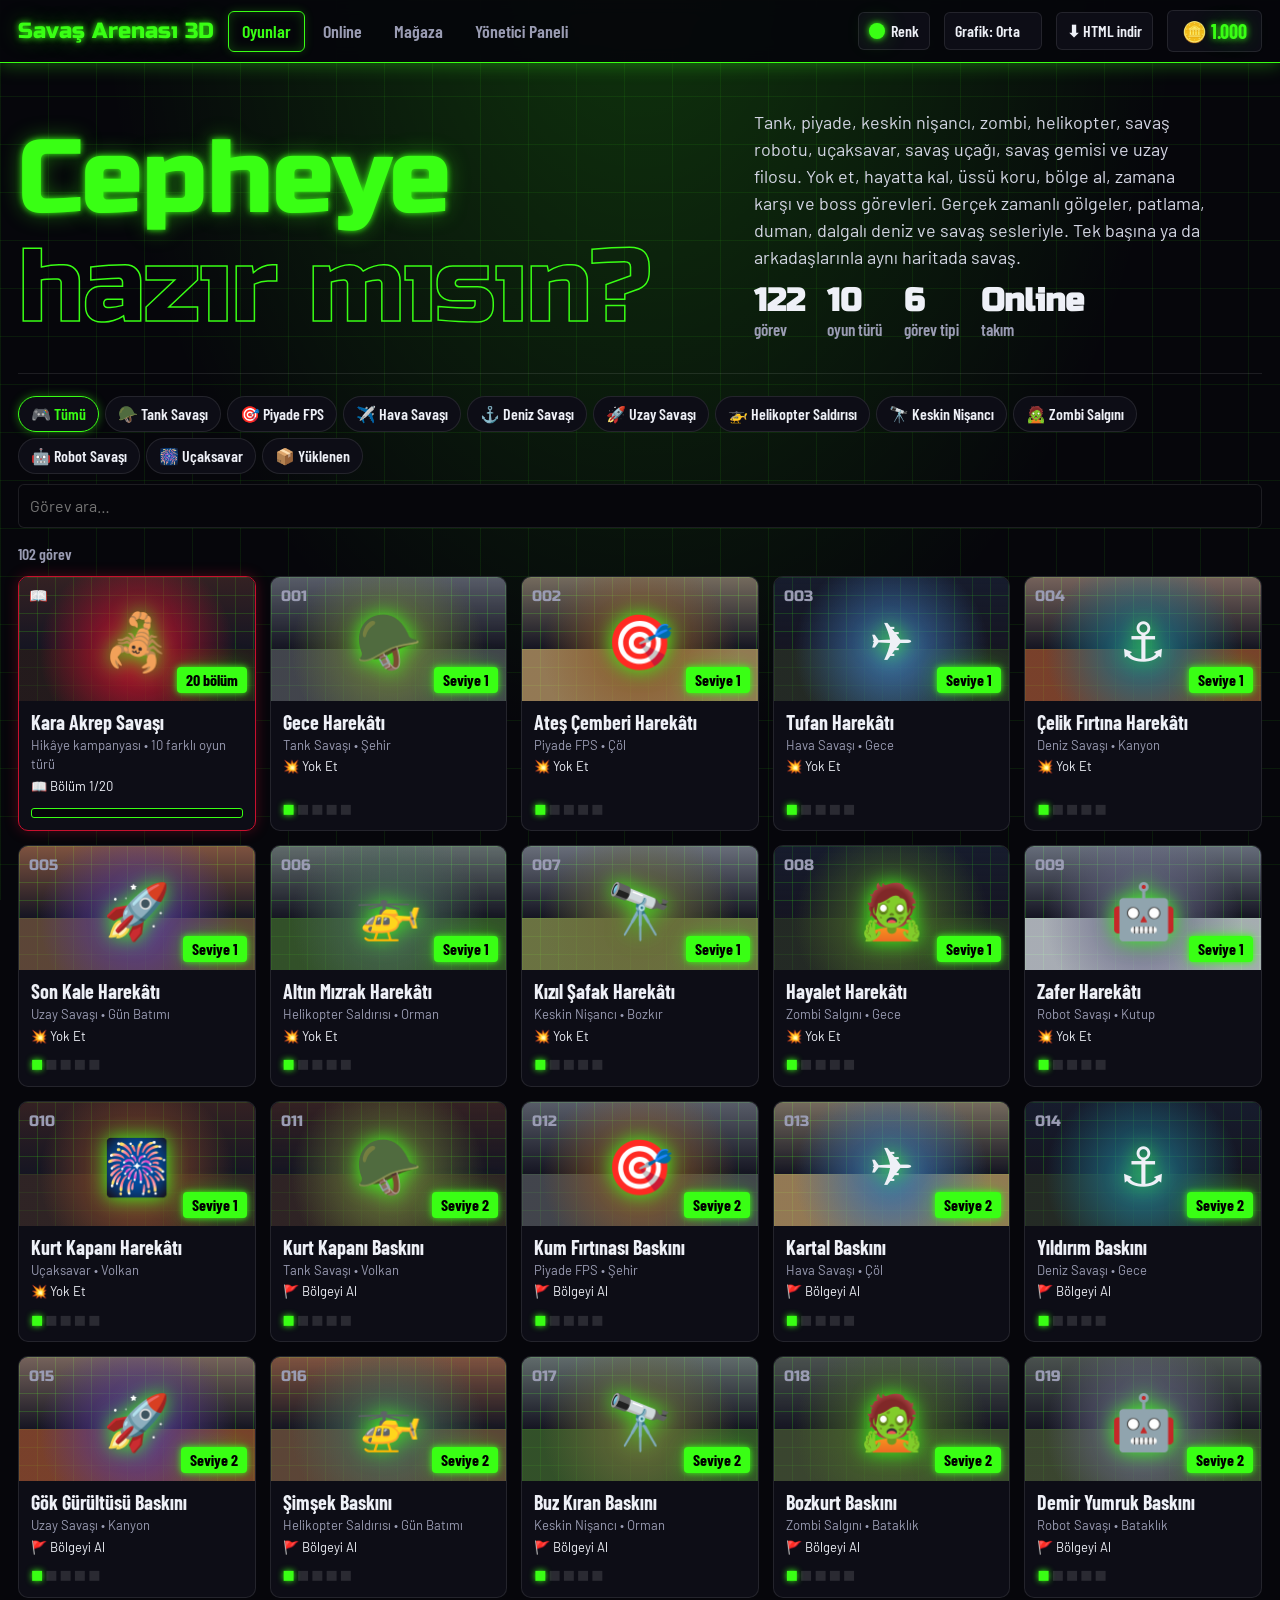
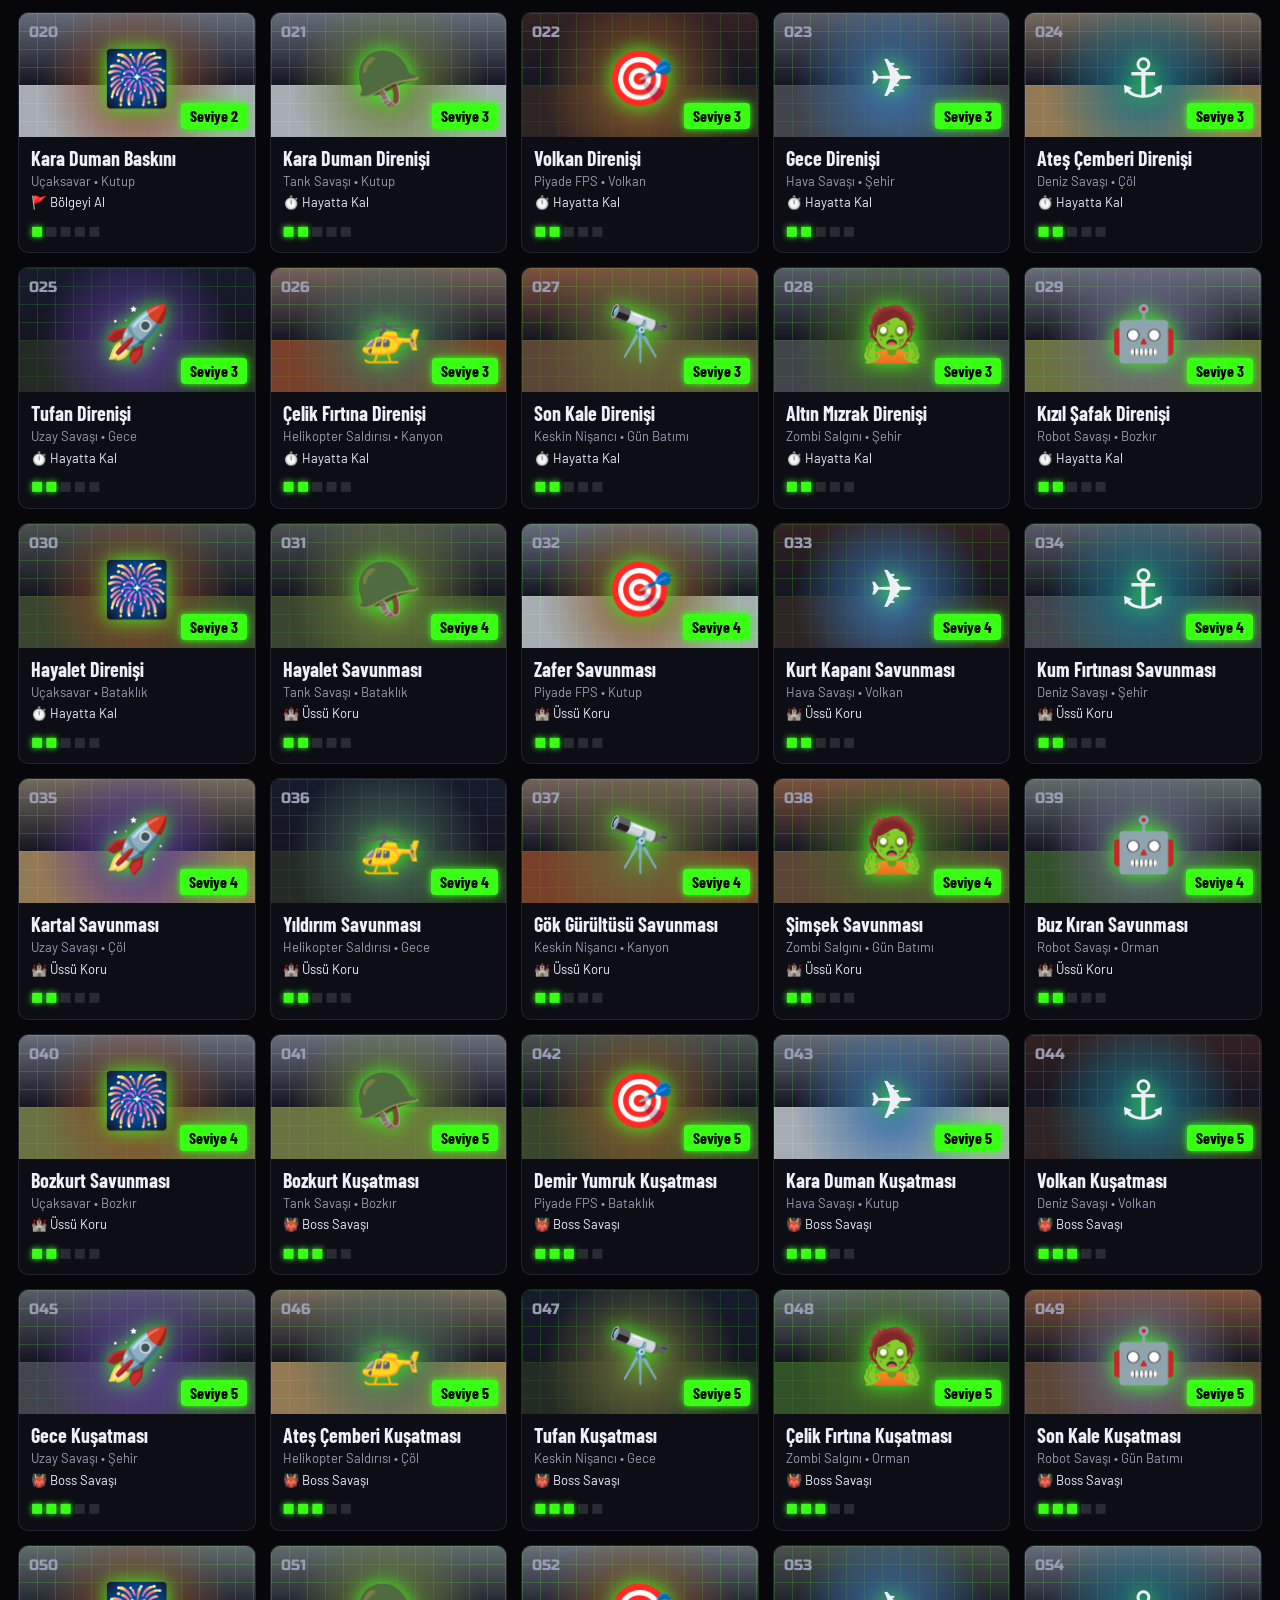
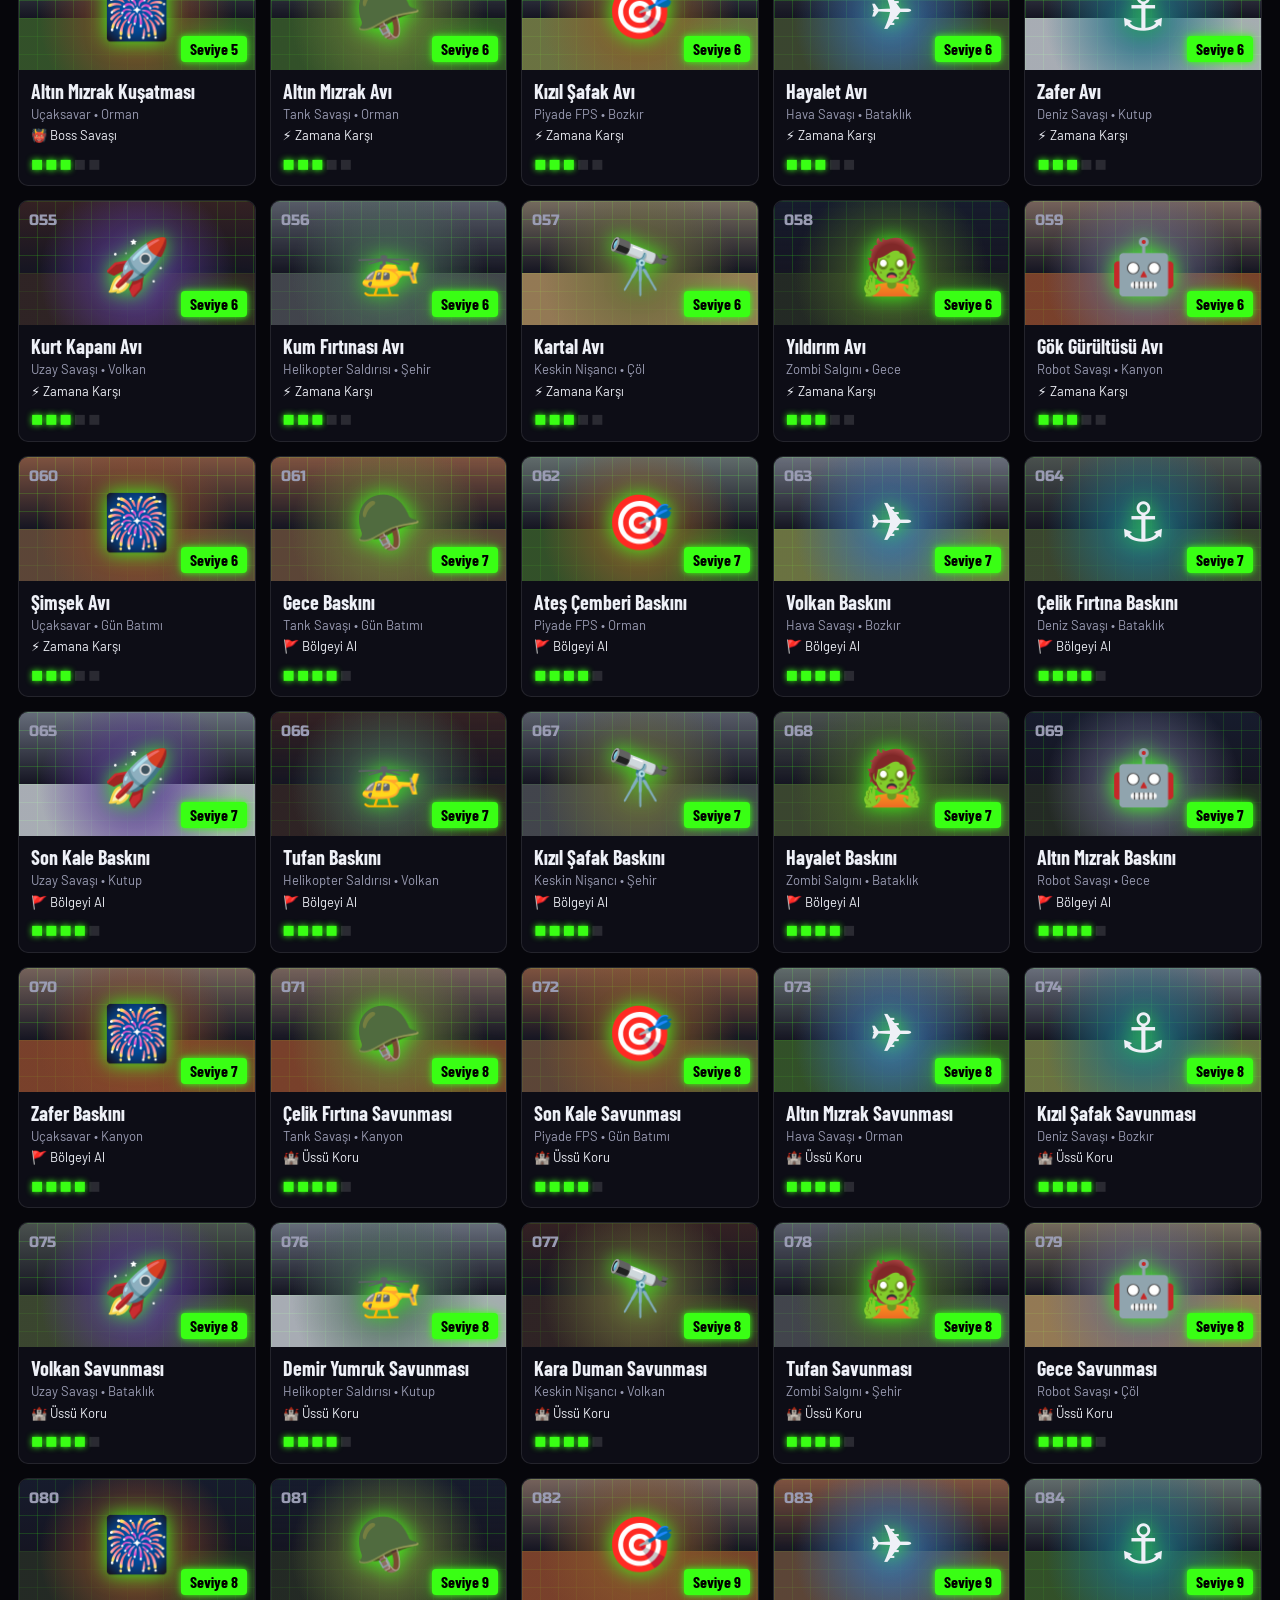
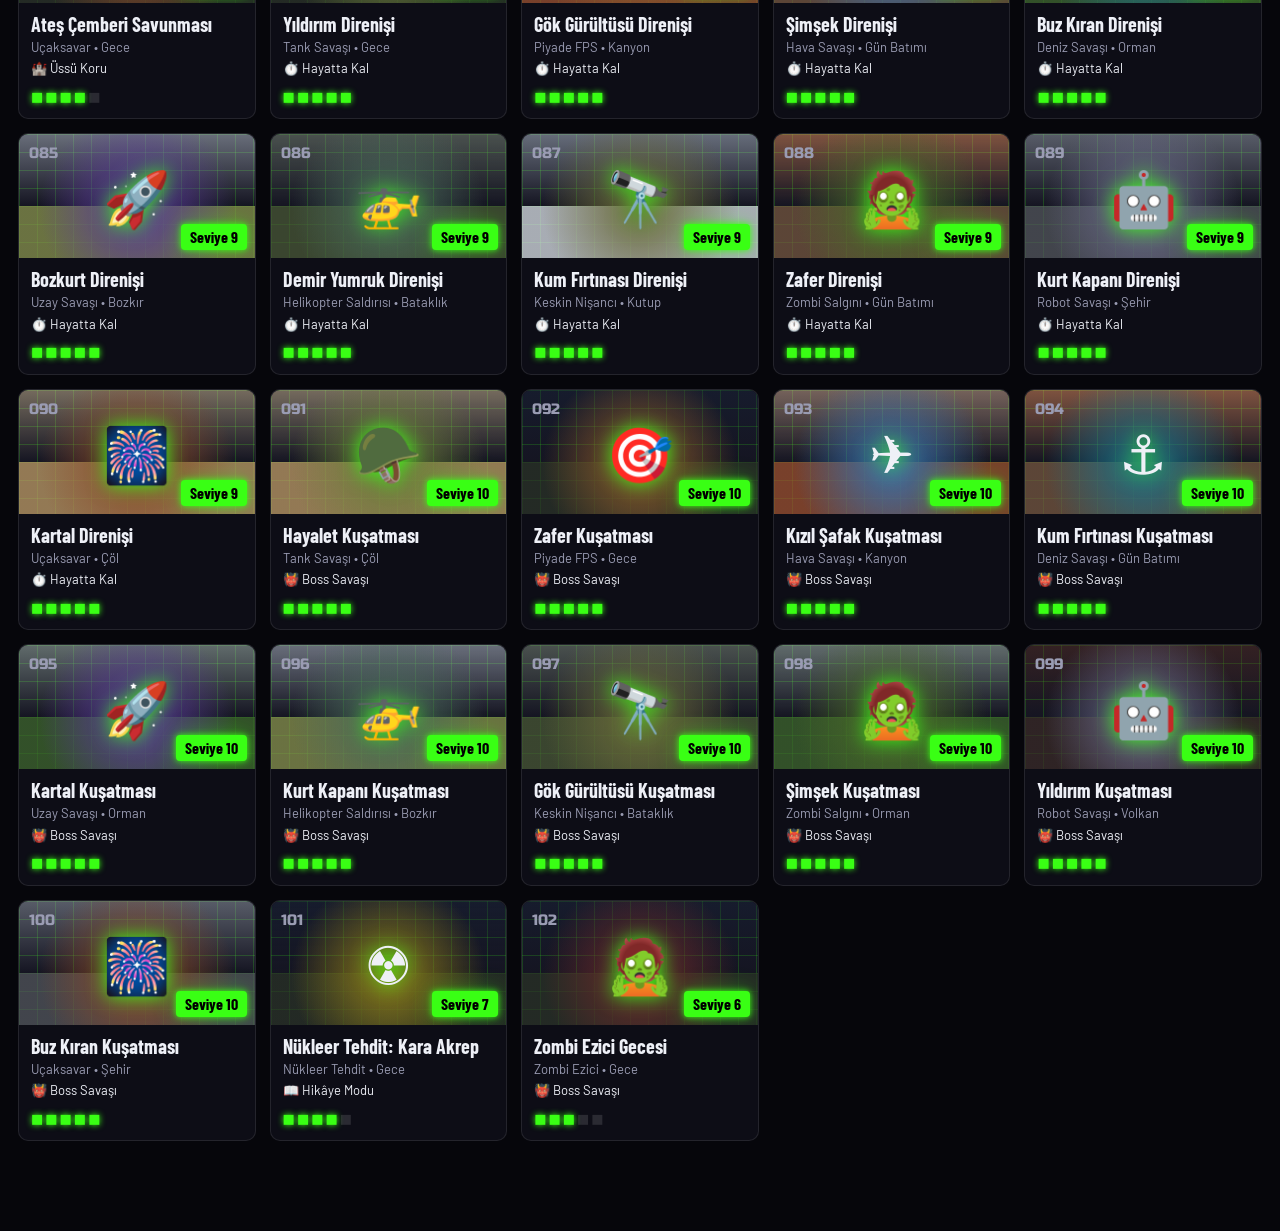
==== commit 83f58efe: "JRK Games: cinematic post-processing, nuclear missions, fewer planes, chat button - Post-processing " ====
--- a/index.html
+++ b/index.html
@@ -2,458 +2,19 @@
 <html lang="tr">
 <head>
 <meta charset="UTF-8">
-<meta name="viewport" content="width=device-width,initial-scale=1,viewport-fit=cover">
-<title>JRK Games: Çocuk ve Büyük Oyunları</title>
-<meta name="description" content="1000 oyun: çocuklar için çarpım tablosu sürüş oyunları, büyükler için gerçekçi araba yarışları ve savaş oyunları.">
-<meta name="theme-color" content="#0b0d12">
-<meta name="mobile-web-app-capable" content="yes">
-<meta name="apple-mobile-web-app-capable" content="yes">
-<meta name="apple-mobile-web-app-status-bar-style" content="black-translucent">
-<link rel="manifest" href="manifest.webmanifest">
-<link rel="icon" type="image/png" href="icons/icon-192.png">
-<link rel="apple-touch-icon" href="icons/icon-192.png">
+<meta name="viewport" content="width=device-width,initial-scale=1,maximum-scale=1,user-scalable=no">
+<title>Savaş Arenası 3D Online</title>
 <link rel="preconnect" href="https://fonts.googleapis.com">
-<link href="https://fonts.googleapis.com/css2?family=Baloo+2:wght@600;800&family=Inter:wght@400;600;700;800&family=Nunito:wght@400;700;800&family=Rajdhani:wght@600;700&display=swap" rel="stylesheet">
-<style>
-:root{--bg:#0b0d12;--bg2:#12151c;--bg3:#1a1e28;--card:#151922;--line:#ffffff14;--txt:#eef1f7;--mut:#8f97a8;--acc:#e11d48;--acc2:#f59e0b;--ok:#22c55e;--bad:#ef4444;--on:#fff;
- --r:14px;--hf:'Rajdhani','Inter',system-ui,sans-serif;--bf:'Inter',system-ui,-apple-system,Segoe UI,Roboto,sans-serif;--shadow:0 10px 30px #0006;--safe-b:env(safe-area-inset-bottom,0px)}
-body.seg-kid{--bg:#eef6ff;--bg2:#ffffff;--bg3:#e3efff;--card:#ffffff;--line:#1b3a6b1a;--txt:#16233b;--mut:#5b6b85;--acc:#ff6b00;--acc2:#1fa5ff;--on:#fff;--hf:'Baloo 2','Nunito',system-ui,sans-serif;--bf:'Nunito',system-ui,sans-serif;--shadow:0 8px 24px #1b3a6b22;--r:20px}
-*{box-sizing:border-box;margin:0;padding:0;-webkit-tap-highlight-color:transparent}
-html,body{height:100%}
-body{background:var(--bg);color:var(--txt);font:15px/1.5 var(--bf);overflow-x:hidden}
-body.playing{overflow:hidden}
-button,input,select,textarea{font:inherit;color:inherit}
-button{cursor:pointer}
-a{color:var(--acc2)}
-h1,h2,h3,h4{font-family:var(--hf);line-height:1.1;font-weight:700}
-:focus-visible{outline:2px solid var(--acc2);outline-offset:2px}
-[hidden]{display:none!important}
-.screen{display:none;min-height:100%}
-.screen.on{display:block}
-.btn{display:inline-flex;align-items:center;justify-content:center;gap:8px;background:var(--acc);color:var(--on);border:0;border-radius:calc(var(--r) - 4px);padding:11px 20px;font-weight:700;font-size:15px;transition:transform .12s,filter .12s;white-space:nowrap}
-.btn:hover{filter:brightness(1.08)}.btn:active{transform:scale(.97)}
-.btn.sec{background:var(--bg3);color:var(--txt)}
-.btn.ghost{background:transparent;border:1px solid var(--line);color:var(--txt)}
-.btn.big{padding:15px 26px;font-size:17px}
-.btn.block{width:100%}
-.btn:disabled{opacity:.5;cursor:default}
-input[type=text],input[type=email],input[type=password],input[type=number],input[type=search],select,textarea{width:100%;background:var(--bg3);border:1px solid var(--line);border-radius:10px;padding:12px 14px;outline:none;transition:border-color .15s,box-shadow .15s}
-input:focus,select:focus,textarea:focus{border-color:var(--acc2);box-shadow:0 0 0 3px color-mix(in srgb,var(--acc2) 25%,transparent)}
-label.f{display:block;font-size:13px;font-weight:600;color:var(--mut);margin-bottom:12px}
-label.f input,label.f select{margin-top:5px;color:var(--txt)}
-.chk{display:flex;gap:9px;align-items:flex-start;font-size:13px;color:var(--mut);margin-bottom:14px}
-.chk input{margin-top:3px;accent-color:var(--acc)}
-.err{color:var(--bad);font-size:13px;font-weight:600;min-height:1.4em;margin-bottom:6px}
-.mut{color:var(--mut)}
-.logo{display:flex;align-items:center;gap:9px;font-family:var(--hf);font-weight:700;font-size:22px;letter-spacing:.5px;color:var(--txt);text-decoration:none;white-space:nowrap}
-.logo i{width:34px;height:34px;border-radius:10px;background:linear-gradient(135deg,var(--acc),var(--acc2));display:grid;place-items:center;font-style:normal;font-size:18px;color:#fff;box-shadow:0 4px 14px color-mix(in srgb,var(--acc) 50%,transparent)}
-.logo b{color:var(--acc)}
-
-/* splash */
-#splash{position:fixed;inset:0;z-index:999;background:#0b0d12;display:grid;place-items:center;transition:opacity .4s}
-#splash.out{opacity:0;pointer-events:none}
-#splash .logo{font-size:34px;color:#fff;animation:pulse 1.2s infinite alternate}
-#splash .logo i{width:56px;height:56px;font-size:28px}
-@keyframes pulse{to{transform:scale(1.06)}}
-
-/* auth */
-#auth{background:radial-gradient(1200px 600px at 10% -10%,#e11d4833,transparent 60%),radial-gradient(900px 500px at 110% 110%,#f59e0b26,transparent 60%),#0b0d12;color:#eef1f7;--txt:#eef1f7;--mut:#8f97a8;--bg3:#1a1e28;--line:#ffffff17;--acc:#e11d48;--acc2:#f59e0b}
-.auth-wrap{min-height:100vh;display:grid;grid-template-columns:1.1fr .9fr;max-width:1180px;margin:0 auto;padding:28px 20px;gap:40px;align-items:center}
-.auth-hero h1{font-size:clamp(36px,5vw,60px);margin:22px 0 14px;font-family:'Rajdhani',sans-serif}
-.auth-hero h1 span{background:linear-gradient(90deg,#e11d48,#f59e0b);-webkit-background-clip:text;background-clip:text;color:transparent}
-.auth-hero p{font-size:17px;color:#b8c0cf;max-width:46ch}
-.feats{display:grid;grid-template-columns:1fr 1fr;gap:12px;margin-top:26px;max-width:520px}
-.feat{background:#ffffff0a;border:1px solid #ffffff14;border-radius:14px;padding:13px 14px;display:flex;gap:11px;align-items:center;font-weight:600;font-size:14px}
-.feat b{font-size:22px}
-.stores{display:flex;gap:10px;margin-top:24px;flex-wrap:wrap}
-.store{display:flex;align-items:center;gap:9px;border:1px solid #ffffff2a;border-radius:10px;padding:7px 14px;font-size:12px;line-height:1.2;color:#cfd5df}
-.store b{display:block;font-size:15px;color:#fff}
-.auth-card{background:#12151cf0;border:1px solid #ffffff14;border-radius:20px;padding:28px;box-shadow:0 30px 80px #0008;backdrop-filter:blur(8px)}
-.tabs{display:grid;grid-template-columns:1fr 1fr;background:#0b0d12;border-radius:12px;padding:4px;margin-bottom:22px}
-.tabs button{background:none;border:0;padding:10px;border-radius:9px;font-weight:700;color:#8f97a8}
-.tabs button.on{background:#1f2430;color:#fff;box-shadow:0 2px 8px #0006}
-.pw{position:relative}.pw button{position:absolute;right:8px;top:50%;translate:0 -30%;background:none;border:0;color:#8f97a8;font-size:13px;font-weight:700;padding:6px}
-.meter{height:5px;border-radius:3px;background:#ffffff14;margin:-6px 0 12px;overflow:hidden}.meter i{display:block;height:100%;width:0;transition:width .2s,background .2s}
-.auth-foot{display:flex;justify-content:space-between;align-items:center;margin-top:16px;font-size:13px}
-.linkbtn{background:none;border:0;color:var(--acc2);font-weight:600;padding:0}
-.legal{font-size:12px;color:#6b7385;text-align:center;margin-top:18px}
-
-/* segment picker */
-#segScreen{background:linear-gradient(160deg,#0b0d12,#1a1222);color:#fff;--txt:#fff}
-.seg-wrap{max-width:980px;margin:0 auto;padding:40px 20px;text-align:center;min-height:100vh;display:flex;flex-direction:column;justify-content:center}
-.seg-wrap h2{font-size:clamp(30px,4.5vw,46px);margin-bottom:8px}
-.seg-cards{display:grid;grid-template-columns:1fr 1fr;gap:22px;margin-top:30px}
-.segc{border:0;border-radius:26px;padding:30px 24px;text-align:left;color:#fff;position:relative;overflow:hidden;min-height:300px;display:flex;flex-direction:column;justify-content:flex-end;box-shadow:0 20px 50px #0007;transition:transform .2s}
-.segc:hover{transform:translateY(-4px) scale(1.01)}
-.segc.kid{background:linear-gradient(150deg,#ffb020,#ff6b00 45%,#ff3d7f);font-family:'Baloo 2','Nunito',sans-serif}
-.segc.adult{background:linear-gradient(150deg,#1f2937,#111827 50%,#7f1d1d)}
-.segc .em{position:absolute;right:18px;top:12px;font-size:110px;filter:drop-shadow(0 10px 20px #0005)}
-.segc h3{font-size:34px}.segc p{opacity:.9;margin-top:6px;max-width:30ch}
-.segc .tag{display:inline-block;background:#ffffff2e;border-radius:99px;padding:3px 12px;font-weight:700;font-size:13px;margin-bottom:10px;width:max-content}
-
-/* app shell */
-.topbar{position:sticky;top:0;z-index:40;background:color-mix(in srgb,var(--bg2) 92%,transparent);backdrop-filter:blur(12px);border-bottom:1px solid var(--line)}
-.topin{max-width:1320px;margin:0 auto;display:flex;align-items:center;gap:18px;padding:10px 20px}
-.mainnav{display:flex;gap:2px}
-.mainnav button{background:none;border:0;padding:8px 13px;border-radius:10px;font-weight:700;color:var(--mut)}
-.mainnav button:hover{color:var(--txt);background:var(--bg3)}
-.mainnav button.on{color:var(--txt);background:var(--bg3)}
-.search{flex:1;max-width:340px;margin-left:auto;position:relative}
-.search input{padding-left:38px;border-radius:99px}
-.search::before{content:'🔍';position:absolute;left:13px;top:50%;translate:0 -50%;font-size:14px;opacity:.6}
-.admbtn{padding:8px 12px;font-size:14px;flex:0 0 auto}
-.coins{display:flex;align-items:center;gap:6px;background:var(--bg3);border-radius:99px;padding:6px 14px;font-weight:800;white-space:nowrap}
-.coins b{color:var(--acc2)}
-.avatar{width:38px;height:38px;border-radius:50%;border:0;background:linear-gradient(135deg,var(--acc),var(--acc2));color:#fff;font-weight:800;font-size:16px;flex:0 0 auto}
-.menu{position:absolute;right:20px;top:58px;background:var(--bg2);border:1px solid var(--line);border-radius:14px;box-shadow:var(--shadow);padding:8px;min-width:230px;display:none;z-index:60}
-.menu.on{display:block}
-.menu .who{padding:8px 10px 10px;border-bottom:1px solid var(--line);margin-bottom:6px}
-.menu .who b{display:block}
-.menu button{display:flex;width:100%;gap:10px;background:none;border:0;text-align:left;padding:9px 10px;border-radius:9px;font-weight:600}
-.menu button:hover{background:var(--bg3)}
-#announce{background:linear-gradient(90deg,var(--acc),var(--acc2));color:#fff;text-align:center;font-weight:700;padding:8px 16px;font-size:14px}
-main#view{max-width:1320px;margin:0 auto;padding:22px 20px 110px;min-height:70vh}
-.tabbar{display:none}
-footer.foot{border-top:1px solid var(--line);padding:26px 20px calc(90px + var(--safe-b));color:var(--mut);font-size:13px}
-.foot .in{max-width:1320px;margin:0 auto;display:flex;gap:18px;flex-wrap:wrap;align-items:center}
-.foot .in button{background:none;border:0;color:var(--mut);font-weight:600}
-.foot .in button:hover{color:var(--txt)}
-
-/* home */
-.hero{position:relative;border-radius:calc(var(--r) + 6px);overflow:hidden;min-height:340px;display:flex;align-items:flex-end;padding:34px;color:#fff;box-shadow:var(--shadow);margin-bottom:30px}
-.hero .bgart{position:absolute;inset:0;z-index:0}
-.hero .bgart canvas{width:100%;height:100%;display:block}
-.hero .txt{position:relative;z-index:1;max-width:560px}
-.hero .kick{display:inline-block;background:#ffffff26;backdrop-filter:blur(6px);border-radius:99px;padding:4px 12px;font-weight:700;font-size:13px;margin-bottom:12px}
-.hero h1{font-size:clamp(30px,4.6vw,54px);text-shadow:0 4px 20px #0007}
-.hero p{font-size:17px;margin:10px 0 20px;opacity:.95;text-shadow:0 2px 8px #0008}
-.hero .dots{position:absolute;right:22px;bottom:22px;display:flex;gap:7px;z-index:1}
-.hero .dots button{width:9px;height:9px;border-radius:50%;border:0;background:#fff7}.hero .dots button.on{background:#fff;width:24px;border-radius:5px}
-.stats{display:grid;grid-template-columns:repeat(4,1fr);gap:14px;margin-bottom:30px}
-.stat{background:var(--card);border:1px solid var(--line);border-radius:var(--r);padding:16px 18px;box-shadow:var(--shadow)}
-.stat b{display:block;font-family:var(--hf);font-size:28px}
-.stat span{color:var(--mut);font-size:13px;font-weight:600}
-.sec-h{display:flex;justify-content:space-between;align-items:end;margin:8px 0 14px;gap:12px}
-.sec-h h2{font-size:24px}
-.sec-h button{background:none;border:0;color:var(--acc2);font-weight:700}
-.row{display:grid;grid-auto-flow:column;grid-auto-columns:minmax(200px,1fr);gap:14px;overflow-x:auto;padding-bottom:12px;margin-bottom:22px;scroll-snap-type:x mandatory;scrollbar-width:thin}
-.row>*{scroll-snap-align:start}
-
-/* game cards */
-.grid{display:grid;grid-template-columns:repeat(auto-fill,minmax(205px,1fr));gap:16px}
-.gc{background:var(--card);border:1px solid var(--line);border-radius:var(--r);overflow:hidden;cursor:pointer;display:flex;flex-direction:column;box-shadow:var(--shadow);transition:transform .15s,box-shadow .15s;text-align:left;padding:0;color:var(--txt)}
-.gc:hover{transform:translateY(-3px);box-shadow:0 16px 34px #0007}
-.gc .th{aspect-ratio:16/10;position:relative;overflow:hidden;background:var(--g)}
-.gc .th::before{content:'';position:absolute;inset:0;background:radial-gradient(circle at 70% 30%,#fff3,transparent 55%),linear-gradient(transparent 55%,#0006)}
-.gc .th .ic{position:absolute;left:50%;top:46%;translate:-50% -50%;font-size:56px;filter:drop-shadow(0 8px 14px #0006);transition:transform .2s}
-.gc:hover .th .ic{transform:scale(1.12) rotate(-4deg)}
-.gc .th .bd{position:absolute;left:10px;top:10px;background:#000a;color:#fff;font-size:11px;font-weight:800;padding:3px 9px;border-radius:99px;letter-spacing:.3px}
-.gc .th .no{position:absolute;right:10px;top:10px;color:#fffc;font-size:11px;font-weight:800}
-.gc .th .stars{position:absolute;right:10px;bottom:8px;font-size:14px;letter-spacing:1px;text-shadow:0 1px 3px #000}
-.gc .bd2{padding:11px 13px 13px}
-.gc .nm{font-weight:800;font-size:15px;line-height:1.25;display:-webkit-box;-webkit-line-clamp:2;-webkit-box-orient:vertical;overflow:hidden;min-height:2.5em}
-.gc .mt{color:var(--mut);font-size:12.5px;margin-top:4px;display:flex;gap:6px;flex-wrap:wrap}
-.gc .mt span{background:var(--bg3);border-radius:6px;padding:1px 7px;font-weight:600}
-.chips{display:flex;gap:8px;flex-wrap:wrap;margin-bottom:12px}
-.chip{border:1px solid var(--line);background:var(--card);border-radius:99px;padding:7px 14px;font-weight:700;font-size:13.5px;color:var(--txt)}
-.chip.on{background:var(--acc);border-color:var(--acc);color:#fff}
-.sub{display:flex;gap:10px;flex-wrap:wrap;align-items:center;margin-bottom:16px}
-.sub select{width:auto;padding:8px 12px}
-.cnt{color:var(--mut);font-weight:700;font-size:14px}
-.more{display:flex;justify-content:center;margin-top:24px}
-.empty{padding:50px 20px;text-align:center;color:var(--mut)}
-
-/* modal */
-.modal{position:fixed;inset:0;z-index:300;background:#000a;display:none;align-items:center;justify-content:center;padding:16px}
-.modal.on{display:flex}
-.mbox{background:var(--bg2);color:var(--txt);border:1px solid var(--line);border-radius:22px;max-width:620px;width:100%;max-height:92vh;overflow:auto;box-shadow:0 30px 80px #000a;animation:min .2s}
-@keyframes min{from{transform:translateY(16px);opacity:0}}
-.mbox .mh{position:relative;aspect-ratio:16/7;background:var(--g);display:grid;place-items:center;font-size:84px}
-.mbox .mh .x{position:absolute;right:12px;top:12px;width:36px;height:36px;border-radius:50%;border:0;background:#0008;color:#fff;font-size:18px}
-.mbox .mb{padding:22px 24px 24px}
-.mbox h3{font-size:26px;margin-bottom:6px}
-.kv{display:grid;grid-template-columns:repeat(3,1fr);gap:10px;margin:16px 0 20px}
-.kv div{background:var(--bg3);border-radius:12px;padding:10px 12px;font-size:12px;color:var(--mut);font-weight:600}
-.kv b{display:block;color:var(--txt);font-size:15px;margin-top:2px}
-.mrow{display:flex;gap:10px;flex-wrap:wrap}
-.doc{padding:24px}.doc h3{margin-bottom:12px}.doc h4{margin:14px 0 6px}.doc p,.doc li{color:var(--mut);font-size:14px;margin-bottom:8px}.doc ul{padding-left:20px}
-
-/* shop / profile */
-.shopgrid{display:grid;grid-template-columns:repeat(auto-fill,minmax(230px,1fr));gap:16px}
-.si{background:var(--card);border:1px solid var(--line);border-radius:var(--r);padding:16px;box-shadow:var(--shadow);display:flex;flex-direction:column;gap:8px}
-.si .pv{aspect-ratio:16/9;border-radius:12px;background:var(--bg3);display:grid;place-items:center;font-size:54px;position:relative;overflow:hidden}
-.si .pv i{position:absolute;inset:auto 0 0 0;height:30%;background:var(--c);opacity:.85}
-.si h4{font-size:18px}
-.bars{display:grid;gap:4px;font-size:12px;color:var(--mut);font-weight:600}
-.bars div{display:grid;grid-template-columns:70px 1fr;align-items:center;gap:8px}
-.bars em{display:block;height:6px;border-radius:3px;background:var(--bg3);overflow:hidden}.bars em i{display:block;height:100%;background:var(--acc2)}
-.si.own{border-color:var(--ok)}
-.panel{background:var(--card);border:1px solid var(--line);border-radius:var(--r);padding:20px;box-shadow:var(--shadow)}
-.panel h3{font-size:20px;margin-bottom:14px}
-.cols{display:grid;grid-template-columns:repeat(auto-fit,minmax(300px,1fr));gap:16px}
-.ph{display:flex;align-items:center;gap:18px;margin-bottom:22px}
-.ph .avatar{width:72px;height:72px;font-size:30px}
-.ph h2{font-size:28px}
-
-/* admin */
-#adminScreen{position:fixed;inset:0;z-index:400;background:#0b0d12;color:#eef1f7;overflow:auto;display:none;--txt:#eef1f7;--mut:#8f97a8;--bg2:#12151c;--bg3:#1a1e28;--card:#151922;--line:#ffffff14;--acc:#e11d48;--acc2:#f59e0b}
-#adminScreen.on{display:block}
-.adm-top{display:flex;align-items:center;gap:14px;padding:14px 22px;border-bottom:1px solid var(--line);background:#12151c;position:sticky;top:0;z-index:2}
-.adm-top .logo{font-size:19px}
-.adm-in{max-width:1240px;margin:0 auto;padding:22px}
-.adm-tabs{display:flex;gap:6px;flex-wrap:wrap;margin-bottom:18px}
-.adm-tabs button{background:#1a1e28;border:1px solid var(--line);border-radius:10px;padding:8px 14px;font-weight:700;color:#cfd5df}
-.adm-tabs button.on{background:var(--acc);border-color:var(--acc);color:#fff}
-table.t{width:100%;border-collapse:collapse;font-size:14px}
-.t th{text-align:left;color:var(--mut);font-weight:700;font-size:12px;text-transform:uppercase;letter-spacing:.5px;padding:8px 10px;border-bottom:1px solid var(--line)}
-.t td{padding:9px 10px;border-bottom:1px solid var(--line);vertical-align:middle}
-.t td input{max-width:120px;padding:7px 9px}
-.tw{overflow-x:auto}
-.pill{display:inline-block;border-radius:99px;padding:2px 9px;font-size:12px;font-weight:800}
-.pill.kid{background:#ff6b0026;color:#ff9a4d}.pill.adult{background:#e11d4826;color:#ff6b88}.pill.none{background:#ffffff14;color:#aaa}
-.ibtn{background:#1a1e28;border:1px solid var(--line);border-radius:8px;padding:5px 9px;font-size:13px;font-weight:700;color:#cfd5df;margin:2px}
-.ibtn.r{color:#ff6b6b}
-.adm-login{max-width:380px;margin:12vh auto;text-align:center}
-.adm-login .panel{padding:30px}
-
-/* toasts / dialog */
-#toasts{position:fixed;left:50%;translate:-50% 0;bottom:calc(84px + var(--safe-b));z-index:999;display:flex;flex-direction:column;gap:8px;align-items:center;pointer-events:none}
-.toast{background:#111827;color:#fff;border-radius:12px;padding:10px 18px;font-weight:700;box-shadow:0 10px 30px #0008;animation:min .2s;max-width:90vw}
-#dlg{position:fixed;inset:0;z-index:1000;background:#000b;display:none;align-items:center;justify-content:center;padding:16px}
-#dlg.on{display:flex}
-#dlg .box{background:var(--bg2);color:var(--txt);border-radius:18px;padding:22px;max-width:420px;width:100%;box-shadow:0 30px 80px #000a}
-#dlg h4{font-size:20px;margin-bottom:8px}#dlg p{color:var(--mut);margin-bottom:14px}#dlg input{margin-bottom:14px}
-#dlg .mrow{justify-content:flex-end}
-
-/* game layer */
-#game{position:fixed;inset:0;z-index:200;background:#000;display:none;user-select:none;-webkit-user-select:none;touch-action:none;font-family:'Rajdhani','Inter',sans-serif;color:#fff}
-#game.on{display:block}
-#gcv,#gcv canvas{position:absolute;inset:0;width:100%;height:100%;display:block}
-.hud{position:absolute;pointer-events:none;text-shadow:0 2px 6px #000c}
-#hTL{left:16px;top:14px;font-weight:700}
-#hTL .big{font-size:34px;line-height:1}#hTL .big small{font-size:18px;opacity:.75}
-#hTL .ln{font-size:17px;opacity:.95}
-#hTop{left:50%;top:14px;translate:-50% 0;text-align:center;font-weight:700;font-size:19px}
-#hearts{font-size:24px;letter-spacing:2px}
-#minimap{right:14px;top:58px;border-radius:12px;background:#0009;border:1px solid #ffffff2a}
-#speedo{right:14px;bottom:16px}
-#nitroBar{right:182px;bottom:24px;width:110px;height:10px;border-radius:5px;background:#0008;border:1px solid #fff4;overflow:hidden}
-#nitroBar i{display:block;height:100%;width:100%;background:linear-gradient(90deg,#38bdf8,#a855f7)}
-#gBtns{position:absolute;right:14px;top:12px;display:flex;gap:8px;z-index:3}
-#gBtns button{width:40px;height:40px;border-radius:12px;border:1px solid #ffffff33;background:#0008;color:#fff;font-size:17px;backdrop-filter:blur(4px)}
-#qcard{position:absolute;left:50%;top:18%;translate:-50% 0;background:linear-gradient(135deg,#fff,#e8f3ff);color:#16233b;border-radius:24px;padding:14px 30px 16px;text-align:center;box-shadow:0 18px 40px #0008;display:none;font-family:'Baloo 2','Nunito',sans-serif;border:4px solid #ffb020;pointer-events:none}
-#qcard.on{display:block;animation:qin .45s cubic-bezier(.2,1.6,.4,1)}
-@keyframes qin{from{transform:scale(.3) rotate(-8deg);opacity:0}}
-#qcard .q1{font-weight:800;color:#ff6b00;font-size:16px;letter-spacing:1px}
-#qcard .q2{font-size:52px;font-weight:800;line-height:1.05}
-#qcard .q3{font-size:14px;color:#5b6b85;font-weight:700}
-#qpop{position:absolute;inset:0;display:none;align-items:center;justify-content:center;background:#0007;z-index:4}
-#qpop.on{display:flex}
-#qpop .box{background:#fff;color:#16233b;border-radius:26px;padding:22px 26px;text-align:center;font-family:'Baloo 2','Nunito',sans-serif;box-shadow:0 20px 60px #000a;animation:qin .4s cubic-bezier(.2,1.6,.4,1);max-width:92vw}
-#qpop .q2{font-size:56px;font-weight:800}
-#qpop .ans{display:flex;gap:12px;margin-top:12px}
-#qpop .ans button{font-size:30px;font-weight:800;border:0;border-radius:18px;padding:12px 26px;color:#fff;box-shadow:0 6px 0 #0003}
-#flash{position:absolute;inset:0;pointer-events:none;opacity:0;transition:opacity .25s}
-#banner{position:absolute;left:0;right:0;top:36%;text-align:center;font-size:clamp(34px,7vw,74px);font-weight:700;pointer-events:none;opacity:0;text-shadow:0 6px 26px #000}
-#banner.show{animation:ban 1.6s forwards}
-@keyframes ban{0%{opacity:0;transform:scale(1.5)}15%{opacity:1;transform:scale(1)}75%{opacity:1}100%{opacity:0}}
-#arrow3{left:50%;top:84px;translate:-50% 0;font-size:40px;transition:rotate .1s}
-.touch{position:absolute;bottom:calc(16px + var(--safe-b));display:none;gap:12px;z-index:3}
-body.touchdev .touch{display:flex}
-#tL{left:16px}#tR{right:16px;align-items:flex-end}
-.touch button{width:78px;height:78px;border-radius:50%;border:2px solid #ffffff55;background:#0006;color:#fff;font-size:30px;backdrop-filter:blur(4px);touch-action:none}
-.touch button.p{background:#ffffff40}
-.touch .gas{width:88px;height:110px;border-radius:22px;background:#16a34a99}
-.touch .brk{width:76px;height:76px;border-radius:20px;background:#dc262699}
-.touch .sm{width:58px;height:58px;font-size:20px}
-body.touchdev #speedo{bottom:auto;top:58px;right:14px;transform:scale(.8);transform-origin:top right}
-body.touchdev #minimap{top:auto;bottom:140px;display:none}
-body.touchdev #nitroBar{right:auto;left:50%;translate:-50% 0;bottom:auto;top:52px}
-#story2{position:absolute;inset:0;z-index:6;display:none;align-items:flex-end;justify-content:center;padding:0 16px 12vh;background:linear-gradient(#000 0 9%,#0007 9% 91%,#000 91%)}
-#story2.on{display:flex}
-#story2 .sb{max-width:760px;width:100%;background:#0d1117f2;border:1px solid #ffffff2a;border-radius:16px;padding:18px 22px;display:flex;gap:16px;align-items:flex-start}
-#story2 .face{font-size:54px;line-height:1}
-#story2 .who{font-weight:700;font-size:20px;color:var(--acc2);margin-bottom:4px}
-#story2 .tx{font-family:'Inter',sans-serif;font-size:17px;line-height:1.5;min-height:4.5em}
-#story2 .btn{margin-top:10px}
-#cdown{position:absolute;inset:0;display:none;align-items:center;justify-content:center;font-size:120px;font-weight:700;pointer-events:none;text-shadow:0 8px 30px #000}
-#cdown.on{display:flex}
-#gEnd{position:absolute;inset:0;background:#000b;display:none;align-items:center;justify-content:center;z-index:7;padding:16px}
-#gEnd.on{display:flex}
-#gEnd .box{background:#12151c;border:1px solid #ffffff1f;border-radius:24px;padding:28px 30px;text-align:center;min-width:300px;max-width:440px;width:100%;box-shadow:0 30px 80px #000;font-family:'Inter',sans-serif}
-#gEnd h2{font-family:'Rajdhani',sans-serif;font-size:46px}
-#gEnd .st{font-size:46px;letter-spacing:6px;margin:6px 0}
-#gEnd .rs{color:#b8c0cf;margin:8px 0 20px;line-height:1.7}
-#gEnd .rs b{color:#fff}
-#gEnd .mrow{justify-content:center}
-#rotate{position:absolute;inset:0;background:#000e;display:none;align-items:center;justify-content:center;text-align:center;z-index:8;font-size:20px;padding:30px;font-family:'Inter',sans-serif}
-#warWrap{position:fixed;inset:0;z-index:250;background:#000;display:none}
-#warWrap.on{display:block}
-#warWrap iframe{width:100%;height:100%;border:0;display:block}
-#warWrap .x{position:absolute;left:50%;top:10px;translate:-50% 0;z-index:2;display:none}
-
-/* online sohbet */
-#rchat{position:fixed;right:16px;bottom:calc(16px + var(--safe-b));z-index:270;width:320px;max-width:calc(100vw - 32px);font-family:var(--bf)}
-#rchat .rcBox{background:#12151cf2;color:#eef1f7;border:1px solid #ffffff22;border-radius:16px;box-shadow:0 20px 50px #000a;display:flex;flex-direction:column;height:340px;max-height:50vh;overflow:hidden;backdrop-filter:blur(8px)}
-#rchat.min .rcBox{display:none}#rcOpen{display:none;margin-left:auto;width:58px;height:58px;border-radius:50%;border:0;background:var(--acc);color:#fff;font-size:24px;position:relative;box-shadow:0 10px 30px #0008}
-#rchat.min #rcOpen{display:block}#rcBadge{position:absolute;top:-4px;right:-4px;background:#22c55e;color:#fff;font-size:12px;font-weight:800;border-radius:99px;padding:1px 7px}#rcBadge:empty{display:none}
-.rcHead{display:flex;align-items:center;gap:8px;padding:9px 10px;border-bottom:1px solid #ffffff1a;font-weight:700}.rcHead span{color:#8f97a8;font-weight:600;flex:1;font-size:13px}
-.rcHead button{background:#1f2430;border:1px solid #ffffff22;color:#fff;border-radius:8px;padding:3px 10px}.rcHead button.live{background:#16a34a;border-color:#16a34a}
-#rcMsgs{flex:1;overflow-y:auto;padding:8px 12px;display:flex;flex-direction:column;gap:4px;font-size:14px}#rcMsgs b{color:#f59e0b}#rcMsgs .s{color:#8f97a8;font-style:italic;font-size:13px}
-.rcIn{display:flex;gap:6px;padding:8px;border-top:1px solid #ffffff1a}.rcIn input{flex:1;padding:8px 10px;background:#0b0d12;color:#fff;border-color:#ffffff22}.rcIn .btn{padding:6px 12px;font-size:14px}
-body.playing #rchat{top:auto;bottom:56px;left:14px;right:auto;width:270px}body.playing.touchdev #rchat{top:130px;bottom:auto}body.playing #rchat .rcBox{height:220px;background:#0b0d12bb}body.playing #rcOpen{margin-left:0;width:46px;height:46px;font-size:19px}
-#warWait{position:absolute;inset:0;display:flex;flex-direction:column;align-items:center;justify-content:center;gap:12px;background:#0b0d12;color:#fff;font-size:20px;font-weight:700;text-align:center;z-index:3}#warWait small{color:#8f97a8;font-weight:600}
-.spin{width:46px;height:46px;border-radius:50%;border:4px solid #ffffff22;border-top-color:var(--acc);animation:sp 1s linear infinite}@keyframes sp{to{transform:rotate(360deg)}}
-@media (max-width:640px){body.playing #rchat{width:200px}body.playing #rchat .rcBox{height:160px}}
-/* kid theme extras */
-body.seg-kid .gc{border-width:2px}
-body.seg-kid .chip.on{box-shadow:0 4px 0 #c24e00}
-body.seg-kid .btn{box-shadow:0 4px 0 color-mix(in srgb,var(--acc) 70%,#000)}
-body.seg-kid .btn.sec,body.seg-kid .btn.ghost{box-shadow:none}
-body.seg-kid main#view{background-image:radial-gradient(#1b3a6b10 1.5px,transparent 1.5px);background-size:26px 26px}
-
-@media (max-width:1180px){.mainnav{display:none}.tabbar{display:grid;grid-auto-flow:column;grid-auto-columns:1fr;position:fixed;left:0;right:0;bottom:0;z-index:45;background:var(--bg2);border-top:1px solid var(--line);padding:6px 4px calc(6px + var(--safe-b))}.tabbar button{background:none;border:0;display:flex;flex-direction:column;align-items:center;gap:2px;font-size:11px;font-weight:700;color:var(--mut);padding:4px}.tabbar button b{font-size:21px;font-weight:400}.tabbar button.on{color:var(--acc)}.search{max-width:none}#rchat{bottom:calc(76px + var(--safe-b))}}
-@media (max-width:980px){
- .auth-wrap{grid-template-columns:1fr;gap:22px;padding-top:20px}
- .auth-hero .feats,.auth-hero .stores{display:none}
- .auth-hero h1{margin:14px 0 6px}
- .mainnav{display:none}
- .search{max-width:none}
- .tabbar{display:grid;grid-auto-flow:column;grid-auto-columns:1fr;position:fixed;left:0;right:0;bottom:0;z-index:45;background:var(--bg2);border-top:1px solid var(--line);padding:6px 4px calc(6px + var(--safe-b))}
- .tabbar button{background:none;border:0;display:flex;flex-direction:column;align-items:center;gap:2px;font-size:11px;font-weight:700;color:var(--mut);padding:4px}
- .tabbar button b{font-size:21px;font-weight:400}
- .tabbar button.on{color:var(--acc)}
- .stats{grid-template-columns:repeat(2,1fr)}
-}
-@media (max-width:640px){
- .topin{gap:10px;padding:9px 14px}
- .logo span{display:none}
- .admbtn span{display:none}
- .admbtn{padding:8px 10px}
- .seg-cards{grid-template-columns:1fr}
- .segc{min-height:210px}.segc .em{font-size:80px}
- main#view{padding:16px 14px 110px}
- .hero{min-height:300px;padding:22px}
- .grid{grid-template-columns:repeat(2,1fr);gap:10px}
- .gc .th .ic{font-size:44px}
- .gc .nm{font-size:13.5px}
- .row{grid-auto-columns:minmax(160px,46%)}
- .kv{grid-template-columns:repeat(2,1fr)}
- .auth-card{padding:22px 18px}
- .feats{grid-template-columns:1fr}
- #qcard .q2{font-size:40px}
- #qpop .ans button{font-size:24px;padding:10px 18px}
- #hTL .big{font-size:26px}
-}
-@media (max-height:480px){#qcard{top:8%;padding:6px 20px 8px;border-width:3px}#qcard .q2{font-size:34px}#qcard .q3{display:none}.touch button{width:64px;height:64px}.touch .gas{width:76px;height:92px}}
-@media (prefers-reduced-motion:reduce){*{animation:none!important;transition:none!important}}
-</style>
-</head>
-<body>
-<div id="splash"><div class="logo"><i>J</i><span>JRK <b>Games</b></span></div></div>
-
-<section id="auth" class="screen">
- <div class="auth-wrap">
-  <div class="auth-hero">
-   <div class="logo"><i>J</i><span>JRK <b>Games</b></span></div>
-   <h1>1000 oyun.<br><span>Tek hesap.</span></h1>
-   <p>Çocuklar için arabayla giderken çarpım tablosu öğreten oyunlar, büyükler için gerçekçi araba yarışları ve savaş oyunları. Telefon, tablet ve bilgisayarda.</p>
-   <div class="feats">
-    <div class="feat"><b>🧒</b>500 çocuk oyunu</div>
-    <div class="feat"><b>🏎️</b>500 yetişkin oyunu</div>
-    <div class="feat"><b>📖</b>Hikâye modları</div>
-    <div class="feat"><b>🗺️</b>Açık dünya</div>
-   </div>
-   <div class="stores"><div class="store">▶<div>Yakında<b>Google Play</b></div></div><div class="store">🌐<div>Tarayıcıda<b>Hemen oyna</b></div></div></div>
-  </div>
-  <div class="auth-card">
-   <div class="tabs" role="tablist"><button class="on" data-at="login" role="tab">Giriş Yap</button><button data-at="reg" role="tab">Kayıt Ol</button></div>
-   <form id="loginForm" autocomplete="on" novalidate>
-    <label class="f">E-posta<input id="liEmail" type="email" autocomplete="email" placeholder="ornek@eposta.com" required></label>
-    <label class="f">Şifre<div class="pw"><input id="liPass" type="password" autocomplete="current-password" placeholder="Şifren" required><button type="button" data-show="liPass">Göster</button></div></label>
-    <label class="chk"><input type="checkbox" id="liRem" checked> Beni hatırla</label>
-    <p class="err" id="liErr"></p>
-    <button class="btn big block" type="submit">Giriş Yap</button>
-    <div class="auth-foot"><button type="button" class="linkbtn" id="forgot">Şifremi unuttum</button><button type="button" class="linkbtn" data-at="reg">Hesap oluştur →</button></div>
-   </form>
-   <form id="regForm" autocomplete="on" novalidate hidden>
-    <label class="f">Adın<input id="rgName" type="text" autocomplete="nickname" maxlength="20" placeholder="Örn. Kartal34" required></label>
-    <label class="f">E-posta<input id="rgEmail" type="email" autocomplete="email" placeholder="ornek@eposta.com" required></label>
-    <label class="f">Şifre oluştur<div class="pw"><input id="rgPass" type="password" autocomplete="new-password" placeholder="En az 6 karakter" required><button type="button" data-show="rgPass">Göster</button></div></label>
-    <div class="meter"><i id="pwMeter"></i></div>
-    <label class="f">Şifre tekrar<input id="rgPass2" type="password" autocomplete="new-password" placeholder="Şifreni tekrar yaz" required></label>
-    <label class="chk"><input type="checkbox" id="rgTerms"> <span><button type="button" class="linkbtn" data-doc="terms">Kullanım Şartları</button>'nı ve <button type="button" class="linkbtn" data-doc="privacy">Gizlilik Politikası</button>'nı okudum, kabul ediyorum.</span></label>
-    <p class="err" id="rgErr"></p>
-    <button class="btn big block" type="submit">Hesap Oluştur</button>
-   </form>
-   <button type="button" class="btn ghost block" id="adminLink" style="margin-top:14px">🛠️ Yönetici Paneli</button>
-   <p class="legal">Devam ederek JRK Games şartlarını kabul etmiş olursun.</p>
-  </div>
- </div>
-</section>
-
-<section id="segScreen" class="screen">
- <div class="seg-wrap">
-  <h2>Kim oynuyor?</h2>
-  <p class="mut" id="segHi">Oyunları sana göre hazırlayalım.</p>
-  <div class="seg-cards">
-   <button class="segc kid" data-seg="kid"><span class="em">🧒</span><span class="tag">6 – 12 yaş</span><h3>Çocuk</h3><p>Arabayla giderken çarpım tablosu soruları, hikâyeler, açık dünya kasabası. 500 oyun.</p></button>
-   <button class="segc adult" data-seg="adult"><span class="em">🏎️</span><span class="tag">13+ yaş</span><h3>Büyük</h3><p>Gerçekçi araba yarışları, drift, polis kaçışı ve savaş oyunları. 500 oyun.</p></button>
-  </div>
- </div>
-</section>
-
-<section id="appScreen" class="screen">
- <header class="topbar"><div class="topin">
-  <a class="logo" href="#" id="homeLogo"><i>J</i><span>JRK <b>Games</b></span></a>
-  <nav class="mainnav" id="mainnav"></nav>
-  <div class="search"><input id="q" type="search" placeholder="Oyun ara…" aria-label="Oyun ara"></div>
-  <button class="btn sec admbtn" id="admBtn" title="Yönetici paneli">🛠️ <span>Yönetici</span></button>
-  <div class="coins">🪙 <b id="coinVal">0</b></div>
-  <button class="avatar" id="avBtn" aria-label="Hesap menüsü"></button>
-  <div class="menu" id="menu"><div class="who"><b id="mName"></b><span class="mut" id="mMail"></span></div>
-   <button data-go="profile">👤 Profilim</button><button data-go="shop">🛒 Garaj ve Mağaza</button><button id="mSeg">🔁 Çocuk / Büyük değiştir</button><button data-doc="privacy">🔒 Gizlilik</button><button id="mAdmin">🛠️ Yönetici paneli</button><button id="mOut">🚪 Çıkış yap</button></div>
- </div></header>
- <div id="announce" hidden></div>
- <main id="view"></main>
- <footer class="foot"><div class="in"><span>© 2026 JRK Games</span><button data-doc="privacy">Gizlilik Politikası</button><button data-doc="terms">Kullanım Şartları</button><button data-doc="kids">Ebeveyn Bilgilendirmesi</button><button data-doc="contact">İletişim</button></div></footer>
- <nav class="tabbar" id="tabbar"></nav>
-</section>
-
-<div class="modal" id="modal"><div class="mbox" id="mbox"></div></div>
-
-<div id="adminScreen">
- <div class="adm-top"><div class="logo"><i>J</i><span>JRK <b>Yönetim</b></span></div><span class="mut" id="admWho"></span><span style="flex:1"></span><button class="btn sec" id="admClose">✕ Kapat</button></div>
- <div class="adm-in" id="admIn"></div>
-</div>
-
-<div id="game">
- <div id="gcv"></div>
- <div id="flash"></div>
- <div class="hud" id="hTL"></div>
- <div class="hud" id="hTop"></div>
- <canvas class="hud" id="minimap" width="150" height="150"></canvas>
- <canvas class="hud" id="speedo" width="170" height="170"></canvas>
- <div class="hud" id="nitroBar"><i></i></div>
- <div class="hud" id="arrow3" hidden>⬆️</div>
- <div id="qcard"><div class="q1">⚡ SORU GELDİ!</div><div class="q2" id="qText"></div><div class="q3" id="qHint">Doğru cevabın olduğu şeride geç!</div></div>
- <div id="qpop"><div class="box"><div class="q1" style="color:#ff6b00;font-weight:800">⭐ YILDIZ SORUSU</div><div class="q2" id="qpText"></div><div class="ans" id="qpAns"></div></div></div>
- <div id="banner"></div>
- <div id="cdown"></div>
- <div id="gBtns"><button id="gSnd" aria-label="Ses">🔊</button><button id="gCam" aria-label="Kamera">🎥</button><button id="gExit" aria-label="Çık">✕</button></div>
- <div class="touch" id="tL"></div>
- <div class="touch" id="tR"></div>
- <div id="story2"><div class="sb"><div class="face" id="sFace"></div><div style="flex:1"><div class="who" id="sWho"></div><div class="tx" id="sTx"></div><button class="btn" id="sGo">Devam ▶</button></div></div></div>
- <div id="gEnd"><div class="box"><h2 id="eT"></h2><div class="st" id="eS"></div><div class="rs" id="eR"></div><div class="mrow"><button class="btn" id="eNext">Sonraki ▶</button><button class="btn sec" id="eRetry">Tekrar</button><button class="btn ghost" id="eMenu">Menü</button></div></div></div>
- <div id="rotate">📱↻<br>Daha iyi bir deneyim için telefonunu yan çevir.</div>
-</div>
-
-<div id="warWrap"><iframe id="warFrame" title="Savaş oyunu"></iframe><div id="warWait" hidden><div class="spin"></div>Oyun odasına bağlanılıyor…<br><small>Oda kurucusu oyunu başlatıyor</small><button class="btn ghost" onclick="closeWar()">Vazgeç</button></div></div>
-<div id="rchat" hidden><button id="rcOpen" aria-label="Sohbeti aç">💬<span id="rcBadge"></span></button><div class="rcBox"><div class="rcHead">🌐 Oda <b id="rcCode"></b><span id="rcCount"></span><button id="rcVoice" title="Sesli sohbet">🎤</button><button id="rcMin" title="Küçült">–</button></div><div id="rcMsgs"></div><div class="rcIn"><input id="rcIn" type="text" maxlength="300" placeholder="Mesaj yaz…" autocomplete="off"><button class="btn" id="rcSend">Gönder</button></div></div></div>
-
-<div id="dlg"><div class="box"><h4 id="dlgT"></h4><p id="dlgP"></p><input id="dlgI" hidden><div class="mrow"><button class="btn ghost" id="dlgNo">Vazgeç</button><button class="btn" id="dlgYes">Tamam</button></div></div></div>
-<div id="toasts"></div>
-
+<link href="https://fonts.googleapis.com/css2?family=Russo+One&family=Barlow+Condensed:wght@500;600;700&family=Barlow:wght@400;600&display=swap" rel="stylesheet">
+<script>/* three.js r128 — MIT License — https://threejs.org */
+/**
+ * @license
+ * Copyright 2010-2021 Three.js Authors
+ * SPDX-License-Identifier: MIT
+ */
+!function(t,e){"object"==typeof exports&&"undefined"!=typeof module?e(exports):"function"==typeof define&&define.amd?define(["exports"],e):e((t="undefined"!=typeof globalThis?globalThis:t||self).THREE={})}(this,(function(t){"use strict";const e="128",n=100,i=300,r=301,s=302,a=303,o=304,l=306,c=307,h=1e3,u=1001,d=1002,p=1003,m=1004,f=1005,g=1006,v=1007,y=1008,x=1009,_=1012,w=1014,b=1015,M=1016,S=1020,T=1022,E=1023,A=1026,L=1027,R=33776,C=33777,P=33778,D=33779,I=35840,N=35841,B=35842,z=35843,F=37492,O=37496,H=2300,G=2301,U=2302,k=2400,V=2401,W=2402,j=2500,q=2501,X=3e3,Y=3001,Z=3007,J=3002,Q=3004,K=3005,$=3006,tt=7680,et=35044,nt=35048,it="300 es";class rt{addEventListener(t,e){void 0===this._listeners&&(this._listeners={});const n=this._listeners;void 0===n[t]&&(n[t]=[]),-1===n[t].indexOf(e)&&n[t].push(e)}hasEventListener(t,e){if(void 0===this._listeners)return!1;const n=this._listeners;return void 0!==n[t]&&-1!==n[t].indexOf(e)}removeEventListener(t,e){if(void 0===this._listeners)return;const n=this._listeners[t];if(void 0!==n){const t=n.indexOf(e);-1!==t&&n.splice(t,1)}}dispatchEvent(t){if(void 0===this._listeners)return;const e=this._listeners[t.type];if(void 0!==e){t.target=this;const n=e.slice(0);for(let e=0,i=n.length;e<i;e++)n[e].call(this,t);t.target=null}}}const st=[];for(let t=0;t<256;t++)st[t]=(t<16?"0":"")+t.toString(16);let at=1234567;const ot=Math.PI/180,lt=180/Math.PI;function ct(){const t=4294967295*Math.random()|0,e=4294967295*Math.random()|0,n=4294967295*Math.random()|0,i=4294967295*Math.random()|0;return(st[255&t]+st[t>>8&255]+st[t>>16&255]+st[t>>24&255]+"-"+st[255&e]+st[e>>8&255]+"-"+st[e>>16&15|64]+st[e>>24&255]+"-"+st[63&n|128]+st[n>>8&255]+"-"+st[n>>16&255]+st[n>>24&255]+st[255&i]+st[i>>8&255]+st[i>>16&255]+st[i>>24&255]).toUpperCase()}function ht(t,e,n){return Math.max(e,Math.min(n,t))}function ut(t,e){return(t%e+e)%e}function dt(t,e,n){return(1-n)*t+n*e}function pt(t){return 0==(t&t-1)&&0!==t}function mt(t){return Math.pow(2,Math.ceil(Math.log(t)/Math.LN2))}function ft(t){return Math.pow(2,Math.floor(Math.log(t)/Math.LN2))}var gt=Object.freeze({__proto__:null,DEG2RAD:ot,RAD2DEG:lt,generateUUID:ct,clamp:ht,euclideanModulo:ut,mapLinear:function(t,e,n,i,r){return i+(t-e)*(r-i)/(n-e)},inverseLerp:function(t,e,n){return t!==e?(n-t)/(e-t):0},lerp:dt,damp:function(t,e,n,i){return dt(t,e,1-Math.exp(-n*i))},pingpong:function(t,e=1){return e-Math.abs(ut(t,2*e)-e)},smoothstep:function(t,e,n){return t<=e?0:t>=n?1:(t=(t-e)/(n-e))*t*(3-2*t)},smootherstep:function(t,e,n){return t<=e?0:t>=n?1:(t=(t-e)/(n-e))*t*t*(t*(6*t-15)+10)},randInt:function(t,e){return t+Math.floor(Math.random()*(e-t+1))},randFloat:function(t,e){return t+Math.random()*(e-t)},randFloatSpread:function(t){return t*(.5-Math.random())},seededRandom:function(t){return void 0!==t&&(at=t%2147483647),at=16807*at%2147483647,(at-1)/2147483646},degToRad:function(t){return t*ot},radToDeg:function(t){return t*lt},isPowerOfTwo:pt,ceilPowerOfTwo:mt,floorPowerOfTwo:ft,setQuaternionFromProperEuler:function(t,e,n,i,r){const s=Math.cos,a=Math.sin,o=s(n/2),l=a(n/2),c=s((e+i)/2),h=a((e+i)/2),u=s((e-i)/2),d=a((e-i)/2),p=s((i-e)/2),m=a((i-e)/2);switch(r){case"XYX":t.set(o*h,l*u,l*d,o*c);break;case"YZY":t.set(l*d,o*h,l*u,o*c);break;case"ZXZ":t.set(l*u,l*d,o*h,o*c);break;case"XZX":t.set(o*h,l*m,l*p,o*c);break;case"YXY":t.set(l*p,o*h,l*m,o*c);break;case"ZYZ":t.set(l*m,l*p,o*h,o*c);break;default:console.warn("THREE.MathUtils: .setQuaternionFromProperEuler() encountered an unknown order: "+r)}}});class vt{constructor(t=0,e=0){this.x=t,this.y=e}get width(){return this.x}set width(t){this.x=t}get height(){return this.y}set height(t){this.y=t}set(t,e){return this.x=t,this.y=e,this}setScalar(t){return this.x=t,this.y=t,this}setX(t){return this.x=t,this}setY(t){return this.y=t,this}setComponent(t,e){switch(t){case 0:this.x=e;break;case 1:this.y=e;break;default:throw new Error("index is out of range: "+t)}return this}getComponent(t){switch(t){case 0:return this.x;case 1:return this.y;default:throw new Error("index is out of range: "+t)}}clone(){return new this.constructor(this.x,this.y)}copy(t){return this.x=t.x,this.y=t.y,this}add(t,e){return void 0!==e?(console.warn("THREE.Vector2: .add() now only accepts one argument. Use .addVectors( a, b ) instead."),this.addVectors(t,e)):(this.x+=t.x,this.y+=t.y,this)}addScalar(t){return this.x+=t,this.y+=t,this}addVectors(t,e){return this.x=t.x+e.x,this.y=t.y+e.y,this}addScaledVector(t,e){return this.x+=t.x*e,this.y+=t.y*e,this}sub(t,e){return void 0!==e?(console.warn("THREE.Vector2: .sub() now only accepts one argument. Use .subVectors( a, b ) instead."),this.subVectors(t,e)):(this.x-=t.x,this.y-=t.y,this)}subScalar(t){return this.x-=t,this.y-=t,this}subVectors(t,e){return this.x=t.x-e.x,this.y=t.y-e.y,this}multiply(t){return this.x*=t.x,this.y*=t.y,this}multiplyScalar(t){return this.x*=t,this.y*=t,this}divide(t){return this.x/=t.x,this.y/=t.y,this}divideScalar(t){return this.multiplyScalar(1/t)}applyMatrix3(t){const e=this.x,n=this.y,i=t.elements;return this.x=i[0]*e+i[3]*n+i[6],this.y=i[1]*e+i[4]*n+i[7],this}min(t){return this.x=Math.min(this.x,t.x),this.y=Math.min(this.y,t.y),this}max(t){return this.x=Math.max(this.x,t.x),this.y=Math.max(this.y,t.y),this}clamp(t,e){return this.x=Math.max(t.x,Math.min(e.x,this.x)),this.y=Math.max(t.y,Math.min(e.y,this.y)),this}clampScalar(t,e){return this.x=Math.max(t,Math.min(e,this.x)),this.y=Math.max(t,Math.min(e,this.y)),this}clampLength(t,e){const n=this.length();return this.divideScalar(n||1).multiplyScalar(Math.max(t,Math.min(e,n)))}floor(){return this.x=Math.floor(this.x),this.y=Math.floor(this.y),this}ceil(){return this.x=Math.ceil(this.x),this.y=Math.ceil(this.y),this}round(){return this.x=Math.round(this.x),this.y=Math.round(this.y),this}roundToZero(){return this.x=this.x<0?Math.ceil(this.x):Math.floor(this.x),this.y=this.y<0?Math.ceil(this.y):Math.floor(this.y),this}negate(){return this.x=-this.x,this.y=-this.y,this}dot(t){return this.x*t.x+this.y*t.y}cross(t){return this.x*t.y-this.y*t.x}lengthSq(){return this.x*this.x+this.y*this.y}length(){return Math.sqrt(this.x*this.x+this.y*this.y)}manhattanLength(){return Math.abs(this.x)+Math.abs(this.y)}normalize(){return this.divideScalar(this.length()||1)}angle(){return Math.atan2(-this.y,-this.x)+Math.PI}distanceTo(t){return Math.sqrt(this.distanceToSquared(t))}distanceToSquared(t){const e=this.x-t.x,n=this.y-t.y;return e*e+n*n}manhattanDistanceTo(t){return Math.abs(this.x-t.x)+Math.abs(this.y-t.y)}setLength(t){return this.normalize().multiplyScalar(t)}lerp(t,e){return this.x+=(t.x-this.x)*e,this.y+=(t.y-this.y)*e,this}lerpVectors(t,e,n){return this.x=t.x+(e.x-t.x)*n,this.y=t.y+(e.y-t.y)*n,this}equals(t){return t.x===this.x&&t.y===this.y}fromArray(t,e=0){return this.x=t[e],this.y=t[e+1],this}toArray(t=[],e=0){return t[e]=this.x,t[e+1]=this.y,t}fromBufferAttribute(t,e,n){return void 0!==n&&console.warn("THREE.Vector2: offset has been removed from .fromBufferAttribute()."),this.x=t.getX(e),this.y=t.getY(e),this}rotateAround(t,e){const n=Math.cos(e),i=Math.sin(e),r=this.x-t.x,s=this.y-t.y;return this.x=r*n-s*i+t.x,this.y=r*i+s*n+t.y,this}random(){return this.x=Math.random(),this.y=Math.random(),this}}vt.prototype.isVector2=!0;class yt{constructor(){this.elements=[1,0,0,0,1,0,0,0,1],arguments.length>0&&console.error("THREE.Matrix3: the constructor no longer reads arguments. use .set() instead.")}set(t,e,n,i,r,s,a,o,l){const c=this.elements;return c[0]=t,c[1]=i,c[2]=a,c[3]=e,c[4]=r,c[5]=o,c[6]=n,c[7]=s,c[8]=l,this}identity(){return this.set(1,0,0,0,1,0,0,0,1),this}copy(t){const e=this.elements,n=t.elements;return e[0]=n[0],e[1]=n[1],e[2]=n[2],e[3]=n[3],e[4]=n[4],e[5]=n[5],e[6]=n[6],e[7]=n[7],e[8]=n[8],this}extractBasis(t,e,n){return t.setFromMatrix3Column(this,0),e.setFromMatrix3Column(this,1),n.setFromMatrix3Column(this,2),this}setFromMatrix4(t){const e=t.elements;return this.set(e[0],e[4],e[8],e[1],e[5],e[9],e[2],e[6],e[10]),this}multiply(t){return this.multiplyMatrices(this,t)}premultiply(t){return this.multiplyMatrices(t,this)}multiplyMatrices(t,e){const n=t.elements,i=e.elements,r=this.elements,s=n[0],a=n[3],o=n[6],l=n[1],c=n[4],h=n[7],u=n[2],d=n[5],p=n[8],m=i[0],f=i[3],g=i[6],v=i[1],y=i[4],x=i[7],_=i[2],w=i[5],b=i[8];return r[0]=s*m+a*v+o*_,r[3]=s*f+a*y+o*w,r[6]=s*g+a*x+o*b,r[1]=l*m+c*v+h*_,r[4]=l*f+c*y+h*w,r[7]=l*g+c*x+h*b,r[2]=u*m+d*v+p*_,r[5]=u*f+d*y+p*w,r[8]=u*g+d*x+p*b,this}multiplyScalar(t){const e=this.elements;return e[0]*=t,e[3]*=t,e[6]*=t,e[1]*=t,e[4]*=t,e[7]*=t,e[2]*=t,e[5]*=t,e[8]*=t,this}determinant(){const t=this.elements,e=t[0],n=t[1],i=t[2],r=t[3],s=t[4],a=t[5],o=t[6],l=t[7],c=t[8];return e*s*c-e*a*l-n*r*c+n*a*o+i*r*l-i*s*o}invert(){const t=this.elements,e=t[0],n=t[1],i=t[2],r=t[3],s=t[4],a=t[5],o=t[6],l=t[7],c=t[8],h=c*s-a*l,u=a*o-c*r,d=l*r-s*o,p=e*h+n*u+i*d;if(0===p)return this.set(0,0,0,0,0,0,0,0,0);const m=1/p;return t[0]=h*m,t[1]=(i*l-c*n)*m,t[2]=(a*n-i*s)*m,t[3]=u*m,t[4]=(c*e-i*o)*m,t[5]=(i*r-a*e)*m,t[6]=d*m,t[7]=(n*o-l*e)*m,t[8]=(s*e-n*r)*m,this}transpose(){let t;const e=this.elements;return t=e[1],e[1]=e[3],e[3]=t,t=e[2],e[2]=e[6],e[6]=t,t=e[5],e[5]=e[7],e[7]=t,this}getNormalMatrix(t){return this.setFromMatrix4(t).invert().transpose()}transposeIntoArray(t){const e=this.elements;return t[0]=e[0],t[1]=e[3],t[2]=e[6],t[3]=e[1],t[4]=e[4],t[5]=e[7],t[6]=e[2],t[7]=e[5],t[8]=e[8],this}setUvTransform(t,e,n,i,r,s,a){const o=Math.cos(r),l=Math.sin(r);return this.set(n*o,n*l,-n*(o*s+l*a)+s+t,-i*l,i*o,-i*(-l*s+o*a)+a+e,0,0,1),this}scale(t,e){const n=this.elements;return n[0]*=t,n[3]*=t,n[6]*=t,n[1]*=e,n[4]*=e,n[7]*=e,this}rotate(t){const e=Math.cos(t),n=Math.sin(t),i=this.elements,r=i[0],s=i[3],a=i[6],o=i[1],l=i[4],c=i[7];return i[0]=e*r+n*o,i[3]=e*s+n*l,i[6]=e*a+n*c,i[1]=-n*r+e*o,i[4]=-n*s+e*l,i[7]=-n*a+e*c,this}translate(t,e){const n=this.elements;return n[0]+=t*n[2],n[3]+=t*n[5],n[6]+=t*n[8],n[1]+=e*n[2],n[4]+=e*n[5],n[7]+=e*n[8],this}equals(t){const e=this.elements,n=t.elements;for(let t=0;t<9;t++)if(e[t]!==n[t])return!1;return!0}fromArray(t,e=0){for(let n=0;n<9;n++)this.elements[n]=t[n+e];return this}toArray(t=[],e=0){const n=this.elements;return t[e]=n[0],t[e+1]=n[1],t[e+2]=n[2],t[e+3]=n[3],t[e+4]=n[4],t[e+5]=n[5],t[e+6]=n[6],t[e+7]=n[7],t[e+8]=n[8],t}clone(){return(new this.constructor).fromArray(this.elements)}}let xt;yt.prototype.isMatrix3=!0;class _t{static getDataURL(t){if(/^data:/i.test(t.src))return t.src;if("undefined"==typeof HTMLCanvasElement)return t.src;let e;if(t instanceof HTMLCanvasElement)e=t;else{void 0===xt&&(xt=document.createElementNS("http://www.w3.org/1999/xhtml","canvas")),xt.width=t.width,xt.height=t.height;const n=xt.getContext("2d");t instanceof ImageData?n.putImageData(t,0,0):n.drawImage(t,0,0,t.width,t.height),e=xt}return e.width>2048||e.height>2048?(console.warn("THREE.ImageUtils.getDataURL: Image converted to jpg for performance reasons",t),e.toDataURL("image/jpeg",.6)):e.toDataURL("image/png")}}let wt=0;class bt extends rt{constructor(t=bt.DEFAULT_IMAGE,e=bt.DEFAULT_MAPPING,n=1001,i=1001,r=1006,s=1008,a=1023,o=1009,l=1,c=3e3){super(),Object.defineProperty(this,"id",{value:wt++}),this.uuid=ct(),this.name="",this.image=t,this.mipmaps=[],this.mapping=e,this.wrapS=n,this.wrapT=i,this.magFilter=r,this.minFilter=s,this.anisotropy=l,this.format=a,this.internalFormat=null,this.type=o,this.offset=new vt(0,0),this.repeat=new vt(1,1),this.center=new vt(0,0),this.rotation=0,this.matrixAutoUpdate=!0,this.matrix=new yt,this.generateMipmaps=!0,this.premultiplyAlpha=!1,this.flipY=!0,this.unpackAlignment=4,this.encoding=c,this.version=0,this.onUpdate=null}updateMatrix(){this.matrix.setUvTransform(this.offset.x,this.offset.y,this.repeat.x,this.repeat.y,this.rotation,this.center.x,this.center.y)}clone(){return(new this.constructor).copy(this)}copy(t){return this.name=t.name,this.image=t.image,this.mipmaps=t.mipmaps.slice(0),this.mapping=t.mapping,this.wrapS=t.wrapS,this.wrapT=t.wrapT,this.magFilter=t.magFilter,this.minFilter=t.minFilter,this.anisotropy=t.anisotropy,this.format=t.format,this.internalFormat=t.internalFormat,this.type=t.type,this.offset.copy(t.offset),this.repeat.copy(t.repeat),this.center.copy(t.center),this.rotation=t.rotation,this.matrixAutoUpdate=t.matrixAutoUpdate,this.matrix.copy(t.matrix),this.generateMipmaps=t.generateMipmaps,this.premultiplyAlpha=t.premultiplyAlpha,this.flipY=t.flipY,this.unpackAlignment=t.unpackAlignment,this.encoding=t.encoding,this}toJSON(t){const e=void 0===t||"string"==typeof t;if(!e&&void 0!==t.textures[this.uuid])return t.textures[this.uuid];const n={metadata:{version:4.5,type:"Texture",generator:"Texture.toJSON"},uuid:this.uuid,name:this.name,mapping:this.mapping,repeat:[this.repeat.x,this.repeat.y],offset:[this.offset.x,this.offset.y],center:[this.center.x,this.center.y],rotation:this.rotation,wrap:[this.wrapS,this.wrapT],format:this.format,type:this.type,encoding:this.encoding,minFilter:this.minFilter,magFilter:this.magFilter,anisotropy:this.anisotropy,flipY:this.flipY,premultiplyAlpha:this.premultiplyAlpha,unpackAlignment:this.unpackAlignment};if(void 0!==this.image){const i=this.image;if(void 0===i.uuid&&(i.uuid=ct()),!e&&void 0===t.images[i.uuid]){let e;if(Array.isArray(i)){e=[];for(let t=0,n=i.length;t<n;t++)i[t].isDataTexture?e.push(Mt(i[t].image)):e.push(Mt(i[t]))}else e=Mt(i);t.images[i.uuid]={uuid:i.uuid,url:e}}n.image=i.uuid}return e||(t.textures[this.uuid]=n),n}dispose(){this.dispatchEvent({type:"dispose"})}transformUv(t){if(this.mapping!==i)return t;if(t.applyMatrix3(this.matrix),t.x<0||t.x>1)switch(this.wrapS){case h:t.x=t.x-Math.floor(t.x);break;case u:t.x=t.x<0?0:1;break;case d:1===Math.abs(Math.floor(t.x)%2)?t.x=Math.ceil(t.x)-t.x:t.x=t.x-Math.floor(t.x)}if(t.y<0||t.y>1)switch(this.wrapT){case h:t.y=t.y-Math.floor(t.y);break;case u:t.y=t.y<0?0:1;break;case d:1===Math.abs(Math.floor(t.y)%2)?t.y=Math.ceil(t.y)-t.y:t.y=t.y-Math.floor(t.y)}return this.flipY&&(t.y=1-t.y),t}set needsUpdate(t){!0===t&&this.version++}}function Mt(t){return"undefined"!=typeof HTMLImageElement&&t instanceof HTMLImageElement||"undefined"!=typeof HTMLCanvasElement&&t instanceof HTMLCanvasElement||"undefined"!=typeof ImageBitmap&&t instanceof ImageBitmap?_t.getDataURL(t):t.data?{data:Array.prototype.slice.call(t.data),width:t.width,height:t.height,type:t.data.constructor.name}:(console.warn("THREE.Texture: Unable to serialize Texture."),{})}bt.DEFAULT_IMAGE=void 0,bt.DEFAULT_MAPPING=i,bt.prototype.isTexture=!0;class St{constructor(t=0,e=0,n=0,i=1){this.x=t,this.y=e,this.z=n,this.w=i}get width(){return this.z}set width(t){this.z=t}get height(){return this.w}set height(t){this.w=t}set(t,e,n,i){return this.x=t,this.y=e,this.z=n,this.w=i,this}setScalar(t){return this.x=t,this.y=t,this.z=t,this.w=t,this}setX(t){return this.x=t,this}setY(t){return this.y=t,this}setZ(t){return this.z=t,this}setW(t){return this.w=t,this}setComponent(t,e){switch(t){case 0:this.x=e;break;case 1:this.y=e;break;case 2:this.z=e;break;case 3:this.w=e;break;default:throw new Error("index is out of range: "+t)}return this}getComponent(t){switch(t){case 0:return this.x;case 1:return this.y;case 2:return this.z;case 3:return this.w;default:throw new Error("index is out of range: "+t)}}clone(){return new this.constructor(this.x,this.y,this.z,this.w)}copy(t){return this.x=t.x,this.y=t.y,this.z=t.z,this.w=void 0!==t.w?t.w:1,this}add(t,e){return void 0!==e?(console.warn("THREE.Vector4: .add() now only accepts one argument. Use .addVectors( a, b ) instead."),this.addVectors(t,e)):(this.x+=t.x,this.y+=t.y,this.z+=t.z,this.w+=t.w,this)}addScalar(t){return this.x+=t,this.y+=t,this.z+=t,this.w+=t,this}addVectors(t,e){return this.x=t.x+e.x,this.y=t.y+e.y,this.z=t.z+e.z,this.w=t.w+e.w,this}addScaledVector(t,e){return this.x+=t.x*e,this.y+=t.y*e,this.z+=t.z*e,this.w+=t.w*e,this}sub(t,e){return void 0!==e?(console.warn("THREE.Vector4: .sub() now only accepts one argument. Use .subVectors( a, b ) instead."),this.subVectors(t,e)):(this.x-=t.x,this.y-=t.y,this.z-=t.z,this.w-=t.w,this)}subScalar(t){return this.x-=t,this.y-=t,this.z-=t,this.w-=t,this}subVectors(t,e){return this.x=t.x-e.x,this.y=t.y-e.y,this.z=t.z-e.z,this.w=t.w-e.w,this}multiply(t){return this.x*=t.x,this.y*=t.y,this.z*=t.z,this.w*=t.w,this}multiplyScalar(t){return this.x*=t,this.y*=t,this.z*=t,this.w*=t,this}applyMatrix4(t){const e=this.x,n=this.y,i=this.z,r=this.w,s=t.elements;return this.x=s[0]*e+s[4]*n+s[8]*i+s[12]*r,this.y=s[1]*e+s[5]*n+s[9]*i+s[13]*r,this.z=s[2]*e+s[6]*n+s[10]*i+s[14]*r,this.w=s[3]*e+s[7]*n+s[11]*i+s[15]*r,this}divideScalar(t){return this.multiplyScalar(1/t)}setAxisAngleFromQuaternion(t){this.w=2*Math.acos(t.w);const e=Math.sqrt(1-t.w*t.w);return e<1e-4?(this.x=1,this.y=0,this.z=0):(this.x=t.x/e,this.y=t.y/e,this.z=t.z/e),this}setAxisAngleFromRotationMatrix(t){let e,n,i,r;const s=.01,a=.1,o=t.elements,l=o[0],c=o[4],h=o[8],u=o[1],d=o[5],p=o[9],m=o[2],f=o[6],g=o[10];if(Math.abs(c-u)<s&&Math.abs(h-m)<s&&Math.abs(p-f)<s){if(Math.abs(c+u)<a&&Math.abs(h+m)<a&&Math.abs(p+f)<a&&Math.abs(l+d+g-3)<a)return this.set(1,0,0,0),this;e=Math.PI;const t=(l+1)/2,o=(d+1)/2,v=(g+1)/2,y=(c+u)/4,x=(h+m)/4,_=(p+f)/4;return t>o&&t>v?t<s?(n=0,i=.707106781,r=.707106781):(n=Math.sqrt(t),i=y/n,r=x/n):o>v?o<s?(n=.707106781,i=0,r=.707106781):(i=Math.sqrt(o),n=y/i,r=_/i):v<s?(n=.707106781,i=.707106781,r=0):(r=Math.sqrt(v),n=x/r,i=_/r),this.set(n,i,r,e),this}let v=Math.sqrt((f-p)*(f-p)+(h-m)*(h-m)+(u-c)*(u-c));return Math.abs(v)<.001&&(v=1),this.x=(f-p)/v,this.y=(h-m)/v,this.z=(u-c)/v,this.w=Math.acos((l+d+g-1)/2),this}min(t){return this.x=Math.min(this.x,t.x),this.y=Math.min(this.y,t.y),this.z=Math.min(this.z,t.z),this.w=Math.min(this.w,t.w),this}max(t){return this.x=Math.max(this.x,t.x),this.y=Math.max(this.y,t.y),this.z=Math.max(this.z,t.z),this.w=Math.max(this.w,t.w),this}clamp(t,e){return this.x=Math.max(t.x,Math.min(e.x,this.x)),this.y=Math.max(t.y,Math.min(e.y,this.y)),this.z=Math.max(t.z,Math.min(e.z,this.z)),this.w=Math.max(t.w,Math.min(e.w,this.w)),this}clampScalar(t,e){return this.x=Math.max(t,Math.min(e,this.x)),this.y=Math.max(t,Math.min(e,this.y)),this.z=Math.max(t,Math.min(e,this.z)),this.w=Math.max(t,Math.min(e,this.w)),this}clampLength(t,e){const n=this.length();return this.divideScalar(n||1).multiplyScalar(Math.max(t,Math.min(e,n)))}floor(){return this.x=Math.floor(this.x),this.y=Math.floor(this.y),this.z=Math.floor(this.z),this.w=Math.floor(this.w),this}ceil(){return this.x=Math.ceil(this.x),this.y=Math.ceil(this.y),this.z=Math.ceil(this.z),this.w=Math.ceil(this.w),this}round(){return this.x=Math.round(this.x),this.y=Math.round(this.y),this.z=Math.round(this.z),this.w=Math.round(this.w),this}roundToZero(){return this.x=this.x<0?Math.ceil(this.x):Math.floor(this.x),this.y=this.y<0?Math.ceil(this.y):Math.floor(this.y),this.z=this.z<0?Math.ceil(this.z):Math.floor(this.z),this.w=this.w<0?Math.ceil(this.w):Math.floor(this.w),this}negate(){return this.x=-this.x,this.y=-this.y,this.z=-this.z,this.w=-this.w,this}dot(t){return this.x*t.x+this.y*t.y+this.z*t.z+this.w*t.w}lengthSq(){return this.x*this.x+this.y*this.y+this.z*this.z+this.w*this.w}length(){return Math.sqrt(this.x*this.x+this.y*this.y+this.z*this.z+this.w*this.w)}manhattanLength(){return Math.abs(this.x)+Math.abs(this.y)+Math.abs(this.z)+Math.abs(this.w)}normalize(){return this.divideScalar(this.length()||1)}setLength(t){return this.normalize().multiplyScalar(t)}lerp(t,e){return this.x+=(t.x-this.x)*e,this.y+=(t.y-this.y)*e,this.z+=(t.z-this.z)*e,this.w+=(t.w-this.w)*e,this}lerpVectors(t,e,n){return this.x=t.x+(e.x-t.x)*n,this.y=t.y+(e.y-t.y)*n,this.z=t.z+(e.z-t.z)*n,this.w=t.w+(e.w-t.w)*n,this}equals(t){return t.x===this.x&&t.y===this.y&&t.z===this.z&&t.w===this.w}fromArray(t,e=0){return this.x=t[e],this.y=t[e+1],this.z=t[e+2],this.w=t[e+3],this}toArray(t=[],e=0){return t[e]=this.x,t[e+1]=this.y,t[e+2]=this.z,t[e+3]=this.w,t}fromBufferAttribute(t,e,n){return void 0!==n&&console.warn("THREE.Vector4: offset has been removed from .fromBufferAttribute()."),this.x=t.getX(e),this.y=t.getY(e),this.z=t.getZ(e),this.w=t.getW(e),this}random(){return this.x=Math.random(),this.y=Math.random(),this.z=Math.random(),this.w=Math.random(),this}}St.prototype.isVector4=!0;class Tt extends rt{constructor(t,e,n){super(),this.width=t,this.height=e,this.depth=1,this.scissor=new St(0,0,t,e),this.scissorTest=!1,this.viewport=new St(0,0,t,e),n=n||{},this.texture=new bt(void 0,n.mapping,n.wrapS,n.wrapT,n.magFilter,n.minFilter,n.format,n.type,n.anisotropy,n.encoding),this.texture.image={},this.texture.image.width=t,this.texture.image.height=e,this.texture.image.depth=1,this.texture.generateMipmaps=void 0!==n.generateMipmaps&&n.generateMipmaps,this.texture.minFilter=void 0!==n.minFilter?n.minFilter:g,this.depthBuffer=void 0===n.depthBuffer||n.depthBuffer,this.stencilBuffer=void 0!==n.stencilBuffer&&n.stencilBuffer,this.depthTexture=void 0!==n.depthTexture?n.depthTexture:null}setTexture(t){t.image={width:this.width,height:this.height,depth:this.depth},this.texture=t}setSize(t,e,n=1){this.width===t&&this.height===e&&this.depth===n||(this.width=t,this.height=e,this.depth=n,this.texture.image.width=t,this.texture.image.height=e,this.texture.image.depth=n,this.dispose()),this.viewport.set(0,0,t,e),this.scissor.set(0,0,t,e)}clone(){return(new this.constructor).copy(this)}copy(t){return this.width=t.width,this.height=t.height,this.depth=t.depth,this.viewport.copy(t.viewport),this.texture=t.texture.clone(),this.depthBuffer=t.depthBuffer,this.stencilBuffer=t.stencilBuffer,this.depthTexture=t.depthTexture,this}dispose(){this.dispatchEvent({type:"dispose"})}}Tt.prototype.isWebGLRenderTarget=!0;class Et extends Tt{constructor(t,e,n){super(t,e,n),this.samples=4}copy(t){return super.copy.call(this,t),this.samples=t.samples,this}}Et.prototype.isWebGLMultisampleRenderTarget=!0;class At{constructor(t=0,e=0,n=0,i=1){this._x=t,this._y=e,this._z=n,this._w=i}static slerp(t,e,n,i){return console.warn("THREE.Quaternion: Static .slerp() has been deprecated. Use qm.slerpQuaternions( qa, qb, t ) instead."),n.slerpQuaternions(t,e,i)}static slerpFlat(t,e,n,i,r,s,a){let o=n[i+0],l=n[i+1],c=n[i+2],h=n[i+3];const u=r[s+0],d=r[s+1],p=r[s+2],m=r[s+3];if(0===a)return t[e+0]=o,t[e+1]=l,t[e+2]=c,void(t[e+3]=h);if(1===a)return t[e+0]=u,t[e+1]=d,t[e+2]=p,void(t[e+3]=m);if(h!==m||o!==u||l!==d||c!==p){let t=1-a;const e=o*u+l*d+c*p+h*m,n=e>=0?1:-1,i=1-e*e;if(i>Number.EPSILON){const r=Math.sqrt(i),s=Math.atan2(r,e*n);t=Math.sin(t*s)/r,a=Math.sin(a*s)/r}const r=a*n;if(o=o*t+u*r,l=l*t+d*r,c=c*t+p*r,h=h*t+m*r,t===1-a){const t=1/Math.sqrt(o*o+l*l+c*c+h*h);o*=t,l*=t,c*=t,h*=t}}t[e]=o,t[e+1]=l,t[e+2]=c,t[e+3]=h}static multiplyQuaternionsFlat(t,e,n,i,r,s){const a=n[i],o=n[i+1],l=n[i+2],c=n[i+3],h=r[s],u=r[s+1],d=r[s+2],p=r[s+3];return t[e]=a*p+c*h+o*d-l*u,t[e+1]=o*p+c*u+l*h-a*d,t[e+2]=l*p+c*d+a*u-o*h,t[e+3]=c*p-a*h-o*u-l*d,t}get x(){return this._x}set x(t){this._x=t,this._onChangeCallback()}get y(){return this._y}set y(t){this._y=t,this._onChangeCallback()}get z(){return this._z}set z(t){this._z=t,this._onChangeCallback()}get w(){return this._w}set w(t){this._w=t,this._onChangeCallback()}set(t,e,n,i){return this._x=t,this._y=e,this._z=n,this._w=i,this._onChangeCallback(),this}clone(){return new this.constructor(this._x,this._y,this._z,this._w)}copy(t){return this._x=t.x,this._y=t.y,this._z=t.z,this._w=t.w,this._onChangeCallback(),this}setFromEuler(t,e){if(!t||!t.isEuler)throw new Error("THREE.Quaternion: .setFromEuler() now expects an Euler rotation rather than a Vector3 and order.");const n=t._x,i=t._y,r=t._z,s=t._order,a=Math.cos,o=Math.sin,l=a(n/2),c=a(i/2),h=a(r/2),u=o(n/2),d=o(i/2),p=o(r/2);switch(s){case"XYZ":this._x=u*c*h+l*d*p,this._y=l*d*h-u*c*p,this._z=l*c*p+u*d*h,this._w=l*c*h-u*d*p;break;case"YXZ":this._x=u*c*h+l*d*p,this._y=l*d*h-u*c*p,this._z=l*c*p-u*d*h,this._w=l*c*h+u*d*p;break;case"ZXY":this._x=u*c*h-l*d*p,this._y=l*d*h+u*c*p,this._z=l*c*p+u*d*h,this._w=l*c*h-u*d*p;break;case"ZYX":this._x=u*c*h-l*d*p,this._y=l*d*h+u*c*p,this._z=l*c*p-u*d*h,this._w=l*c*h+u*d*p;break;case"YZX":this._x=u*c*h+l*d*p,this._y=l*d*h+u*c*p,this._z=l*c*p-u*d*h,this._w=l*c*h-u*d*p;break;case"XZY":this._x=u*c*h-l*d*p,this._y=l*d*h-u*c*p,this._z=l*c*p+u*d*h,this._w=l*c*h+u*d*p;break;default:console.warn("THREE.Quaternion: .setFromEuler() encountered an unknown order: "+s)}return!1!==e&&this._onChangeCallback(),this}setFromAxisAngle(t,e){const n=e/2,i=Math.sin(n);return this._x=t.x*i,this._y=t.y*i,this._z=t.z*i,this._w=Math.cos(n),this._onChangeCallback(),this}setFromRotationMatrix(t){const e=t.elements,n=e[0],i=e[4],r=e[8],s=e[1],a=e[5],o=e[9],l=e[2],c=e[6],h=e[10],u=n+a+h;if(u>0){const t=.5/Math.sqrt(u+1);this._w=.25/t,this._x=(c-o)*t,this._y=(r-l)*t,this._z=(s-i)*t}else if(n>a&&n>h){const t=2*Math.sqrt(1+n-a-h);this._w=(c-o)/t,this._x=.25*t,this._y=(i+s)/t,this._z=(r+l)/t}else if(a>h){const t=2*Math.sqrt(1+a-n-h);this._w=(r-l)/t,this._x=(i+s)/t,this._y=.25*t,this._z=(o+c)/t}else{const t=2*Math.sqrt(1+h-n-a);this._w=(s-i)/t,this._x=(r+l)/t,this._y=(o+c)/t,this._z=.25*t}return this._onChangeCallback(),this}setFromUnitVectors(t,e){let n=t.dot(e)+1;return n<Number.EPSILON?(n=0,Math.abs(t.x)>Math.abs(t.z)?(this._x=-t.y,this._y=t.x,this._z=0,this._w=n):(this._x=0,this._y=-t.z,this._z=t.y,this._w=n)):(this._x=t.y*e.z-t.z*e.y,this._y=t.z*e.x-t.x*e.z,this._z=t.x*e.y-t.y*e.x,this._w=n),this.normalize()}angleTo(t){return 2*Math.acos(Math.abs(ht(this.dot(t),-1,1)))}rotateTowards(t,e){const n=this.angleTo(t);if(0===n)return this;const i=Math.min(1,e/n);return this.slerp(t,i),this}identity(){return this.set(0,0,0,1)}invert(){return this.conjugate()}conjugate(){return this._x*=-1,this._y*=-1,this._z*=-1,this._onChangeCallback(),this}dot(t){return this._x*t._x+this._y*t._y+this._z*t._z+this._w*t._w}lengthSq(){return this._x*this._x+this._y*this._y+this._z*this._z+this._w*this._w}length(){return Math.sqrt(this._x*this._x+this._y*this._y+this._z*this._z+this._w*this._w)}normalize(){let t=this.length();return 0===t?(this._x=0,this._y=0,this._z=0,this._w=1):(t=1/t,this._x=this._x*t,this._y=this._y*t,this._z=this._z*t,this._w=this._w*t),this._onChangeCallback(),this}multiply(t,e){return void 0!==e?(console.warn("THREE.Quaternion: .multiply() now only accepts one argument. Use .multiplyQuaternions( a, b ) instead."),this.multiplyQuaternions(t,e)):this.multiplyQuaternions(this,t)}premultiply(t){return this.multiplyQuaternions(t,this)}multiplyQuaternions(t,e){const n=t._x,i=t._y,r=t._z,s=t._w,a=e._x,o=e._y,l=e._z,c=e._w;return this._x=n*c+s*a+i*l-r*o,this._y=i*c+s*o+r*a-n*l,this._z=r*c+s*l+n*o-i*a,this._w=s*c-n*a-i*o-r*l,this._onChangeCallback(),this}slerp(t,e){if(0===e)return this;if(1===e)return this.copy(t);const n=this._x,i=this._y,r=this._z,s=this._w;let a=s*t._w+n*t._x+i*t._y+r*t._z;if(a<0?(this._w=-t._w,this._x=-t._x,this._y=-t._y,this._z=-t._z,a=-a):this.copy(t),a>=1)return this._w=s,this._x=n,this._y=i,this._z=r,this;const o=1-a*a;if(o<=Number.EPSILON){const t=1-e;return this._w=t*s+e*this._w,this._x=t*n+e*this._x,this._y=t*i+e*this._y,this._z=t*r+e*this._z,this.normalize(),this._onChangeCallback(),this}const l=Math.sqrt(o),c=Math.atan2(l,a),h=Math.sin((1-e)*c)/l,u=Math.sin(e*c)/l;return this._w=s*h+this._w*u,this._x=n*h+this._x*u,this._y=i*h+this._y*u,this._z=r*h+this._z*u,this._onChangeCallback(),this}slerpQuaternions(t,e,n){this.copy(t).slerp(e,n)}equals(t){return t._x===this._x&&t._y===this._y&&t._z===this._z&&t._w===this._w}fromArray(t,e=0){return this._x=t[e],this._y=t[e+1],this._z=t[e+2],this._w=t[e+3],this._onChangeCallback(),this}toArray(t=[],e=0){return t[e]=this._x,t[e+1]=this._y,t[e+2]=this._z,t[e+3]=this._w,t}fromBufferAttribute(t,e){return this._x=t.getX(e),this._y=t.getY(e),this._z=t.getZ(e),this._w=t.getW(e),this}_onChange(t){return this._onChangeCallback=t,this}_onChangeCallback(){}}At.prototype.isQuaternion=!0;class Lt{constructor(t=0,e=0,n=0){this.x=t,this.y=e,this.z=n}set(t,e,n){return void 0===n&&(n=this.z),this.x=t,this.y=e,this.z=n,this}setScalar(t){return this.x=t,this.y=t,this.z=t,this}setX(t){return this.x=t,this}setY(t){return this.y=t,this}setZ(t){return this.z=t,this}setComponent(t,e){switch(t){case 0:this.x=e;break;case 1:this.y=e;break;case 2:this.z=e;break;default:throw new Error("index is out of range: "+t)}return this}getComponent(t){switch(t){case 0:return this.x;case 1:return this.y;case 2:return this.z;default:throw new Error("index is out of range: "+t)}}clone(){return new this.constructor(this.x,this.y,this.z)}copy(t){return this.x=t.x,this.y=t.y,this.z=t.z,this}add(t,e){return void 0!==e?(console.warn("THREE.Vector3: .add() now only accepts one argument. Use .addVectors( a, b ) instead."),this.addVectors(t,e)):(this.x+=t.x,this.y+=t.y,this.z+=t.z,this)}addScalar(t){return this.x+=t,this.y+=t,this.z+=t,this}addVectors(t,e){return this.x=t.x+e.x,this.y=t.y+e.y,this.z=t.z+e.z,this}addScaledVector(t,e){return this.x+=t.x*e,this.y+=t.y*e,this.z+=t.z*e,this}sub(t,e){return void 0!==e?(console.warn("THREE.Vector3: .sub() now only accepts one argument. Use .subVectors( a, b ) instead."),this.subVectors(t,e)):(this.x-=t.x,this.y-=t.y,this.z-=t.z,this)}subScalar(t){return this.x-=t,this.y-=t,this.z-=t,this}subVectors(t,e){return this.x=t.x-e.x,this.y=t.y-e.y,this.z=t.z-e.z,this}multiply(t,e){return void 0!==e?(console.warn("THREE.Vector3: .multiply() now only accepts one argument. Use .multiplyVectors( a, b ) instead."),this.multiplyVectors(t,e)):(this.x*=t.x,this.y*=t.y,this.z*=t.z,this)}multiplyScalar(t){return this.x*=t,this.y*=t,this.z*=t,this}multiplyVectors(t,e){return this.x=t.x*e.x,this.y=t.y*e.y,this.z=t.z*e.z,this}applyEuler(t){return t&&t.isEuler||console.error("THREE.Vector3: .applyEuler() now expects an Euler rotation rather than a Vector3 and order."),this.applyQuaternion(Ct.setFromEuler(t))}applyAxisAngle(t,e){return this.applyQuaternion(Ct.setFromAxisAngle(t,e))}applyMatrix3(t){const e=this.x,n=this.y,i=this.z,r=t.elements;return this.x=r[0]*e+r[3]*n+r[6]*i,this.y=r[1]*e+r[4]*n+r[7]*i,this.z=r[2]*e+r[5]*n+r[8]*i,this}applyNormalMatrix(t){return this.applyMatrix3(t).normalize()}applyMatrix4(t){const e=this.x,n=this.y,i=this.z,r=t.elements,s=1/(r[3]*e+r[7]*n+r[11]*i+r[15]);return this.x=(r[0]*e+r[4]*n+r[8]*i+r[12])*s,this.y=(r[1]*e+r[5]*n+r[9]*i+r[13])*s,this.z=(r[2]*e+r[6]*n+r[10]*i+r[14])*s,this}applyQuaternion(t){const e=this.x,n=this.y,i=this.z,r=t.x,s=t.y,a=t.z,o=t.w,l=o*e+s*i-a*n,c=o*n+a*e-r*i,h=o*i+r*n-s*e,u=-r*e-s*n-a*i;return this.x=l*o+u*-r+c*-a-h*-s,this.y=c*o+u*-s+h*-r-l*-a,this.z=h*o+u*-a+l*-s-c*-r,this}project(t){return this.applyMatrix4(t.matrixWorldInverse).applyMatrix4(t.projectionMatrix)}unproject(t){return this.applyMatrix4(t.projectionMatrixInverse).applyMatrix4(t.matrixWorld)}transformDirection(t){const e=this.x,n=this.y,i=this.z,r=t.elements;return this.x=r[0]*e+r[4]*n+r[8]*i,this.y=r[1]*e+r[5]*n+r[9]*i,this.z=r[2]*e+r[6]*n+r[10]*i,this.normalize()}divide(t){return this.x/=t.x,this.y/=t.y,this.z/=t.z,this}divideScalar(t){return this.multiplyScalar(1/t)}min(t){return this.x=Math.min(this.x,t.x),this.y=Math.min(this.y,t.y),this.z=Math.min(this.z,t.z),this}max(t){return this.x=Math.max(this.x,t.x),this.y=Math.max(this.y,t.y),this.z=Math.max(this.z,t.z),this}clamp(t,e){return this.x=Math.max(t.x,Math.min(e.x,this.x)),this.y=Math.max(t.y,Math.min(e.y,this.y)),this.z=Math.max(t.z,Math.min(e.z,this.z)),this}clampScalar(t,e){return this.x=Math.max(t,Math.min(e,this.x)),this.y=Math.max(t,Math.min(e,this.y)),this.z=Math.max(t,Math.min(e,this.z)),this}clampLength(t,e){const n=this.length();return this.divideScalar(n||1).multiplyScalar(Math.max(t,Math.min(e,n)))}floor(){return this.x=Math.floor(this.x),this.y=Math.floor(this.y),this.z=Math.floor(this.z),this}ceil(){return this.x=Math.ceil(this.x),this.y=Math.ceil(this.y),this.z=Math.ceil(this.z),this}round(){return this.x=Math.round(this.x),this.y=Math.round(this.y),this.z=Math.round(this.z),this}roundToZero(){return this.x=this.x<0?Math.ceil(this.x):Math.floor(this.x),this.y=this.y<0?Math.ceil(this.y):Math.floor(this.y),this.z=this.z<0?Math.ceil(this.z):Math.floor(this.z),this}negate(){return this.x=-this.x,this.y=-this.y,this.z=-this.z,this}dot(t){return this.x*t.x+this.y*t.y+this.z*t.z}lengthSq(){return this.x*this.x+this.y*this.y+this.z*this.z}length(){return Math.sqrt(this.x*this.x+this.y*this.y+this.z*this.z)}manhattanLength(){return Math.abs(this.x)+Math.abs(this.y)+Math.abs(this.z)}normalize(){return this.divideScalar(this.length()||1)}setLength(t){return this.normalize().multiplyScalar(t)}lerp(t,e){return this.x+=(t.x-this.x)*e,this.y+=(t.y-this.y)*e,this.z+=(t.z-this.z)*e,this}lerpVectors(t,e,n){return this.x=t.x+(e.x-t.x)*n,this.y=t.y+(e.y-t.y)*n,this.z=t.z+(e.z-t.z)*n,this}cross(t,e){return void 0!==e?(console.warn("THREE.Vector3: .cross() now only accepts one argument. Use .crossVectors( a, b ) instead."),this.crossVectors(t,e)):this.crossVectors(this,t)}crossVectors(t,e){const n=t.x,i=t.y,r=t.z,s=e.x,a=e.y,o=e.z;return this.x=i*o-r*a,this.y=r*s-n*o,this.z=n*a-i*s,this}projectOnVector(t){const e=t.lengthSq();if(0===e)return this.set(0,0,0);const n=t.dot(this)/e;return this.copy(t).multiplyScalar(n)}projectOnPlane(t){return Rt.copy(this).projectOnVector(t),this.sub(Rt)}reflect(t){return this.sub(Rt.copy(t).multiplyScalar(2*this.dot(t)))}angleTo(t){const e=Math.sqrt(this.lengthSq()*t.lengthSq());if(0===e)return Math.PI/2;const n=this.dot(t)/e;return Math.acos(ht(n,-1,1))}distanceTo(t){return Math.sqrt(this.distanceToSquared(t))}distanceToSquared(t){const e=this.x-t.x,n=this.y-t.y,i=this.z-t.z;return e*e+n*n+i*i}manhattanDistanceTo(t){return Math.abs(this.x-t.x)+Math.abs(this.y-t.y)+Math.abs(this.z-t.z)}setFromSpherical(t){return this.setFromSphericalCoords(t.radius,t.phi,t.theta)}setFromSphericalCoords(t,e,n){const i=Math.sin(e)*t;return this.x=i*Math.sin(n),this.y=Math.cos(e)*t,this.z=i*Math.cos(n),this}setFromCylindrical(t){return this.setFromCylindricalCoords(t.radius,t.theta,t.y)}setFromCylindricalCoords(t,e,n){return this.x=t*Math.sin(e),this.y=n,this.z=t*Math.cos(e),this}setFromMatrixPosition(t){const e=t.elements;return this.x=e[12],this.y=e[13],this.z=e[14],this}setFromMatrixScale(t){const e=this.setFromMatrixColumn(t,0).length(),n=this.setFromMatrixColumn(t,1).length(),i=this.setFromMatrixColumn(t,2).length();return this.x=e,this.y=n,this.z=i,this}setFromMatrixColumn(t,e){return this.fromArray(t.elements,4*e)}setFromMatrix3Column(t,e){return this.fromArray(t.elements,3*e)}equals(t){return t.x===this.x&&t.y===this.y&&t.z===this.z}fromArray(t,e=0){return this.x=t[e],this.y=t[e+1],this.z=t[e+2],this}toArray(t=[],e=0){return t[e]=this.x,t[e+1]=this.y,t[e+2]=this.z,t}fromBufferAttribute(t,e,n){return void 0!==n&&console.warn("THREE.Vector3: offset has been removed from .fromBufferAttribute()."),this.x=t.getX(e),this.y=t.getY(e),this.z=t.getZ(e),this}random(){return this.x=Math.random(),this.y=Math.random(),this.z=Math.random(),this}}Lt.prototype.isVector3=!0;const Rt=new Lt,Ct=new At;class Pt{constructor(t=new Lt(1/0,1/0,1/0),e=new Lt(-1/0,-1/0,-1/0)){this.min=t,this.max=e}set(t,e){return this.min.copy(t),this.max.copy(e),this}setFromArray(t){let e=1/0,n=1/0,i=1/0,r=-1/0,s=-1/0,a=-1/0;for(let o=0,l=t.length;o<l;o+=3){const l=t[o],c=t[o+1],h=t[o+2];l<e&&(e=l),c<n&&(n=c),h<i&&(i=h),l>r&&(r=l),c>s&&(s=c),h>a&&(a=h)}return this.min.set(e,n,i),this.max.set(r,s,a),this}setFromBufferAttribute(t){let e=1/0,n=1/0,i=1/0,r=-1/0,s=-1/0,a=-1/0;for(let o=0,l=t.count;o<l;o++){const l=t.getX(o),c=t.getY(o),h=t.getZ(o);l<e&&(e=l),c<n&&(n=c),h<i&&(i=h),l>r&&(r=l),c>s&&(s=c),h>a&&(a=h)}return this.min.set(e,n,i),this.max.set(r,s,a),this}setFromPoints(t){this.makeEmpty();for(let e=0,n=t.length;e<n;e++)this.expandByPoint(t[e]);return this}setFromCenterAndSize(t,e){const n=It.copy(e).multiplyScalar(.5);return this.min.copy(t).sub(n),this.max.copy(t).add(n),this}setFromObject(t){return this.makeEmpty(),this.expandByObject(t)}clone(){return(new this.constructor).copy(this)}copy(t){return this.min.copy(t.min),this.max.copy(t.max),this}makeEmpty(){return this.min.x=this.min.y=this.min.z=1/0,this.max.x=this.max.y=this.max.z=-1/0,this}isEmpty(){return this.max.x<this.min.x||this.max.y<this.min.y||this.max.z<this.min.z}getCenter(t){return void 0===t&&(console.warn("THREE.Box3: .getCenter() target is now required"),t=new Lt),this.isEmpty()?t.set(0,0,0):t.addVectors(this.min,this.max).multiplyScalar(.5)}getSize(t){return void 0===t&&(console.warn("THREE.Box3: .getSize() target is now required"),t=new Lt),this.isEmpty()?t.set(0,0,0):t.subVectors(this.max,this.min)}expandByPoint(t){return this.min.min(t),this.max.max(t),this}expandByVector(t){return this.min.sub(t),this.max.add(t),this}expandByScalar(t){return this.min.addScalar(-t),this.max.addScalar(t),this}expandByObject(t){t.updateWorldMatrix(!1,!1);const e=t.geometry;void 0!==e&&(null===e.boundingBox&&e.computeBoundingBox(),Nt.copy(e.boundingBox),Nt.applyMatrix4(t.matrixWorld),this.union(Nt));const n=t.children;for(let t=0,e=n.length;t<e;t++)this.expandByObject(n[t]);return this}containsPoint(t){return!(t.x<this.min.x||t.x>this.max.x||t.y<this.min.y||t.y>this.max.y||t.z<this.min.z||t.z>this.max.z)}containsBox(t){return this.min.x<=t.min.x&&t.max.x<=this.max.x&&this.min.y<=t.min.y&&t.max.y<=this.max.y&&this.min.z<=t.min.z&&t.max.z<=this.max.z}getParameter(t,e){return void 0===e&&(console.warn("THREE.Box3: .getParameter() target is now required"),e=new Lt),e.set((t.x-this.min.x)/(this.max.x-this.min.x),(t.y-this.min.y)/(this.max.y-this.min.y),(t.z-this.min.z)/(this.max.z-this.min.z))}intersectsBox(t){return!(t.max.x<this.min.x||t.min.x>this.max.x||t.max.y<this.min.y||t.min.y>this.max.y||t.max.z<this.min.z||t.min.z>this.max.z)}intersectsSphere(t){return this.clampPoint(t.center,It),It.distanceToSquared(t.center)<=t.radius*t.radius}intersectsPlane(t){let e,n;return t.normal.x>0?(e=t.normal.x*this.min.x,n=t.normal.x*this.max.x):(e=t.normal.x*this.max.x,n=t.normal.x*this.min.x),t.normal.y>0?(e+=t.normal.y*this.min.y,n+=t.normal.y*this.max.y):(e+=t.normal.y*this.max.y,n+=t.normal.y*this.min.y),t.normal.z>0?(e+=t.normal.z*this.min.z,n+=t.normal.z*this.max.z):(e+=t.normal.z*this.max.z,n+=t.normal.z*this.min.z),e<=-t.constant&&n>=-t.constant}intersectsTriangle(t){if(this.isEmpty())return!1;this.getCenter(Ut),kt.subVectors(this.max,Ut),Bt.subVectors(t.a,Ut),zt.subVectors(t.b,Ut),Ft.subVectors(t.c,Ut),Ot.subVectors(zt,Bt),Ht.subVectors(Ft,zt),Gt.subVectors(Bt,Ft);let e=[0,-Ot.z,Ot.y,0,-Ht.z,Ht.y,0,-Gt.z,Gt.y,Ot.z,0,-Ot.x,Ht.z,0,-Ht.x,Gt.z,0,-Gt.x,-Ot.y,Ot.x,0,-Ht.y,Ht.x,0,-Gt.y,Gt.x,0];return!!jt(e,Bt,zt,Ft,kt)&&(e=[1,0,0,0,1,0,0,0,1],!!jt(e,Bt,zt,Ft,kt)&&(Vt.crossVectors(Ot,Ht),e=[Vt.x,Vt.y,Vt.z],jt(e,Bt,zt,Ft,kt)))}clampPoint(t,e){return void 0===e&&(console.warn("THREE.Box3: .clampPoint() target is now required"),e=new Lt),e.copy(t).clamp(this.min,this.max)}distanceToPoint(t){return It.copy(t).clamp(this.min,this.max).sub(t).length()}getBoundingSphere(t){return void 0===t&&console.error("THREE.Box3: .getBoundingSphere() target is now required"),this.getCenter(t.center),t.radius=.5*this.getSize(It).length(),t}intersect(t){return this.min.max(t.min),this.max.min(t.max),this.isEmpty()&&this.makeEmpty(),this}union(t){return this.min.min(t.min),this.max.max(t.max),this}applyMatrix4(t){return this.isEmpty()||(Dt[0].set(this.min.x,this.min.y,this.min.z).applyMatrix4(t),Dt[1].set(this.min.x,this.min.y,this.max.z).applyMatrix4(t),Dt[2].set(this.min.x,this.max.y,this.min.z).applyMatrix4(t),Dt[3].set(this.min.x,this.max.y,this.max.z).applyMatrix4(t),Dt[4].set(this.max.x,this.min.y,this.min.z).applyMatrix4(t),Dt[5].set(this.max.x,this.min.y,this.max.z).applyMatrix4(t),Dt[6].set(this.max.x,this.max.y,this.min.z).applyMatrix4(t),Dt[7].set(this.max.x,this.max.y,this.max.z).applyMatrix4(t),this.setFromPoints(Dt)),this}translate(t){return this.min.add(t),this.max.add(t),this}equals(t){return t.min.equals(this.min)&&t.max.equals(this.max)}}Pt.prototype.isBox3=!0;const Dt=[new Lt,new Lt,new Lt,new Lt,new Lt,new Lt,new Lt,new Lt],It=new Lt,Nt=new Pt,Bt=new Lt,zt=new Lt,Ft=new Lt,Ot=new Lt,Ht=new Lt,Gt=new Lt,Ut=new Lt,kt=new Lt,Vt=new Lt,Wt=new Lt;function jt(t,e,n,i,r){for(let s=0,a=t.length-3;s<=a;s+=3){Wt.fromArray(t,s);const a=r.x*Math.abs(Wt.x)+r.y*Math.abs(Wt.y)+r.z*Math.abs(Wt.z),o=e.dot(Wt),l=n.dot(Wt),c=i.dot(Wt);if(Math.max(-Math.max(o,l,c),Math.min(o,l,c))>a)return!1}return!0}const qt=new Pt,Xt=new Lt,Yt=new Lt,Zt=new Lt;class Jt{constructor(t=new Lt,e=-1){this.center=t,this.radius=e}set(t,e){return this.center.copy(t),this.radius=e,this}setFromPoints(t,e){const n=this.center;void 0!==e?n.copy(e):qt.setFromPoints(t).getCenter(n);let i=0;for(let e=0,r=t.length;e<r;e++)i=Math.max(i,n.distanceToSquared(t[e]));return this.radius=Math.sqrt(i),this}copy(t){return this.center.copy(t.center),this.radius=t.radius,this}isEmpty(){return this.radius<0}makeEmpty(){return this.center.set(0,0,0),this.radius=-1,this}containsPoint(t){return t.distanceToSquared(this.center)<=this.radius*this.radius}distanceToPoint(t){return t.distanceTo(this.center)-this.radius}intersectsSphere(t){const e=this.radius+t.radius;return t.center.distanceToSquared(this.center)<=e*e}intersectsBox(t){return t.intersectsSphere(this)}intersectsPlane(t){return Math.abs(t.distanceToPoint(this.center))<=this.radius}clampPoint(t,e){const n=this.center.distanceToSquared(t);return void 0===e&&(console.warn("THREE.Sphere: .clampPoint() target is now required"),e=new Lt),e.copy(t),n>this.radius*this.radius&&(e.sub(this.center).normalize(),e.multiplyScalar(this.radius).add(this.center)),e}getBoundingBox(t){return void 0===t&&(console.warn("THREE.Sphere: .getBoundingBox() target is now required"),t=new Pt),this.isEmpty()?(t.makeEmpty(),t):(t.set(this.center,this.center),t.expandByScalar(this.radius),t)}applyMatrix4(t){return this.center.applyMatrix4(t),this.radius=this.radius*t.getMaxScaleOnAxis(),this}translate(t){return this.center.add(t),this}expandByPoint(t){Zt.subVectors(t,this.center);const e=Zt.lengthSq();if(e>this.radius*this.radius){const t=Math.sqrt(e),n=.5*(t-this.radius);this.center.add(Zt.multiplyScalar(n/t)),this.radius+=n}return this}union(t){return Yt.subVectors(t.center,this.center).normalize().multiplyScalar(t.radius),this.expandByPoint(Xt.copy(t.center).add(Yt)),this.expandByPoint(Xt.copy(t.center).sub(Yt)),this}equals(t){return t.center.equals(this.center)&&t.radius===this.radius}clone(){return(new this.constructor).copy(this)}}const Qt=new Lt,Kt=new Lt,$t=new Lt,te=new Lt,ee=new Lt,ne=new Lt,ie=new Lt;class re{constructor(t=new Lt,e=new Lt(0,0,-1)){this.origin=t,this.direction=e}set(t,e){return this.origin.copy(t),this.direction.copy(e),this}copy(t){return this.origin.copy(t.origin),this.direction.copy(t.direction),this}at(t,e){return void 0===e&&(console.warn("THREE.Ray: .at() target is now required"),e=new Lt),e.copy(this.direction).multiplyScalar(t).add(this.origin)}lookAt(t){return this.direction.copy(t).sub(this.origin).normalize(),this}recast(t){return this.origin.copy(this.at(t,Qt)),this}closestPointToPoint(t,e){void 0===e&&(console.warn("THREE.Ray: .closestPointToPoint() target is now required"),e=new Lt),e.subVectors(t,this.origin);const n=e.dot(this.direction);return n<0?e.copy(this.origin):e.copy(this.direction).multiplyScalar(n).add(this.origin)}distanceToPoint(t){return Math.sqrt(this.distanceSqToPoint(t))}distanceSqToPoint(t){const e=Qt.subVectors(t,this.origin).dot(this.direction);return e<0?this.origin.distanceToSquared(t):(Qt.copy(this.direction).multiplyScalar(e).add(this.origin),Qt.distanceToSquared(t))}distanceSqToSegment(t,e,n,i){Kt.copy(t).add(e).multiplyScalar(.5),$t.copy(e).sub(t).normalize(),te.copy(this.origin).sub(Kt);const r=.5*t.distanceTo(e),s=-this.direction.dot($t),a=te.dot(this.direction),o=-te.dot($t),l=te.lengthSq(),c=Math.abs(1-s*s);let h,u,d,p;if(c>0)if(h=s*o-a,u=s*a-o,p=r*c,h>=0)if(u>=-p)if(u<=p){const t=1/c;h*=t,u*=t,d=h*(h+s*u+2*a)+u*(s*h+u+2*o)+l}else u=r,h=Math.max(0,-(s*u+a)),d=-h*h+u*(u+2*o)+l;else u=-r,h=Math.max(0,-(s*u+a)),d=-h*h+u*(u+2*o)+l;else u<=-p?(h=Math.max(0,-(-s*r+a)),u=h>0?-r:Math.min(Math.max(-r,-o),r),d=-h*h+u*(u+2*o)+l):u<=p?(h=0,u=Math.min(Math.max(-r,-o),r),d=u*(u+2*o)+l):(h=Math.max(0,-(s*r+a)),u=h>0?r:Math.min(Math.max(-r,-o),r),d=-h*h+u*(u+2*o)+l);else u=s>0?-r:r,h=Math.max(0,-(s*u+a)),d=-h*h+u*(u+2*o)+l;return n&&n.copy(this.direction).multiplyScalar(h).add(this.origin),i&&i.copy($t).multiplyScalar(u).add(Kt),d}intersectSphere(t,e){Qt.subVectors(t.center,this.origin);const n=Qt.dot(this.direction),i=Qt.dot(Qt)-n*n,r=t.radius*t.radius;if(i>r)return null;const s=Math.sqrt(r-i),a=n-s,o=n+s;return a<0&&o<0?null:a<0?this.at(o,e):this.at(a,e)}intersectsSphere(t){return this.distanceSqToPoint(t.center)<=t.radius*t.radius}distanceToPlane(t){const e=t.normal.dot(this.direction);if(0===e)return 0===t.distanceToPoint(this.origin)?0:null;const n=-(this.origin.dot(t.normal)+t.constant)/e;return n>=0?n:null}intersectPlane(t,e){const n=this.distanceToPlane(t);return null===n?null:this.at(n,e)}intersectsPlane(t){const e=t.distanceToPoint(this.origin);if(0===e)return!0;return t.normal.dot(this.direction)*e<0}intersectBox(t,e){let n,i,r,s,a,o;const l=1/this.direction.x,c=1/this.direction.y,h=1/this.direction.z,u=this.origin;return l>=0?(n=(t.min.x-u.x)*l,i=(t.max.x-u.x)*l):(n=(t.max.x-u.x)*l,i=(t.min.x-u.x)*l),c>=0?(r=(t.min.y-u.y)*c,s=(t.max.y-u.y)*c):(r=(t.max.y-u.y)*c,s=(t.min.y-u.y)*c),n>s||r>i?null:((r>n||n!=n)&&(n=r),(s<i||i!=i)&&(i=s),h>=0?(a=(t.min.z-u.z)*h,o=(t.max.z-u.z)*h):(a=(t.max.z-u.z)*h,o=(t.min.z-u.z)*h),n>o||a>i?null:((a>n||n!=n)&&(n=a),(o<i||i!=i)&&(i=o),i<0?null:this.at(n>=0?n:i,e)))}intersectsBox(t){return null!==this.intersectBox(t,Qt)}intersectTriangle(t,e,n,i,r){ee.subVectors(e,t),ne.subVectors(n,t),ie.crossVectors(ee,ne);let s,a=this.direction.dot(ie);if(a>0){if(i)return null;s=1}else{if(!(a<0))return null;s=-1,a=-a}te.subVectors(this.origin,t);const o=s*this.direction.dot(ne.crossVectors(te,ne));if(o<0)return null;const l=s*this.direction.dot(ee.cross(te));if(l<0)return null;if(o+l>a)return null;const c=-s*te.dot(ie);return c<0?null:this.at(c/a,r)}applyMatrix4(t){return this.origin.applyMatrix4(t),this.direction.transformDirection(t),this}equals(t){return t.origin.equals(this.origin)&&t.direction.equals(this.direction)}clone(){return(new this.constructor).copy(this)}}class se{constructor(){this.elements=[1,0,0,0,0,1,0,0,0,0,1,0,0,0,0,1],arguments.length>0&&console.error("THREE.Matrix4: the constructor no longer reads arguments. use .set() instead.")}set(t,e,n,i,r,s,a,o,l,c,h,u,d,p,m,f){const g=this.elements;return g[0]=t,g[4]=e,g[8]=n,g[12]=i,g[1]=r,g[5]=s,g[9]=a,g[13]=o,g[2]=l,g[6]=c,g[10]=h,g[14]=u,g[3]=d,g[7]=p,g[11]=m,g[15]=f,this}identity(){return this.set(1,0,0,0,0,1,0,0,0,0,1,0,0,0,0,1),this}clone(){return(new se).fromArray(this.elements)}copy(t){const e=this.elements,n=t.elements;return e[0]=n[0],e[1]=n[1],e[2]=n[2],e[3]=n[3],e[4]=n[4],e[5]=n[5],e[6]=n[6],e[7]=n[7],e[8]=n[8],e[9]=n[9],e[10]=n[10],e[11]=n[11],e[12]=n[12],e[13]=n[13],e[14]=n[14],e[15]=n[15],this}copyPosition(t){const e=this.elements,n=t.elements;return e[12]=n[12],e[13]=n[13],e[14]=n[14],this}setFromMatrix3(t){const e=t.elements;return this.set(e[0],e[3],e[6],0,e[1],e[4],e[7],0,e[2],e[5],e[8],0,0,0,0,1),this}extractBasis(t,e,n){return t.setFromMatrixColumn(this,0),e.setFromMatrixColumn(this,1),n.setFromMatrixColumn(this,2),this}makeBasis(t,e,n){return this.set(t.x,e.x,n.x,0,t.y,e.y,n.y,0,t.z,e.z,n.z,0,0,0,0,1),this}extractRotation(t){const e=this.elements,n=t.elements,i=1/ae.setFromMatrixColumn(t,0).length(),r=1/ae.setFromMatrixColumn(t,1).length(),s=1/ae.setFromMatrixColumn(t,2).length();return e[0]=n[0]*i,e[1]=n[1]*i,e[2]=n[2]*i,e[3]=0,e[4]=n[4]*r,e[5]=n[5]*r,e[6]=n[6]*r,e[7]=0,e[8]=n[8]*s,e[9]=n[9]*s,e[10]=n[10]*s,e[11]=0,e[12]=0,e[13]=0,e[14]=0,e[15]=1,this}makeRotationFromEuler(t){t&&t.isEuler||console.error("THREE.Matrix4: .makeRotationFromEuler() now expects a Euler rotation rather than a Vector3 and order.");const e=this.elements,n=t.x,i=t.y,r=t.z,s=Math.cos(n),a=Math.sin(n),o=Math.cos(i),l=Math.sin(i),c=Math.cos(r),h=Math.sin(r);if("XYZ"===t.order){const t=s*c,n=s*h,i=a*c,r=a*h;e[0]=o*c,e[4]=-o*h,e[8]=l,e[1]=n+i*l,e[5]=t-r*l,e[9]=-a*o,e[2]=r-t*l,e[6]=i+n*l,e[10]=s*o}else if("YXZ"===t.order){const t=o*c,n=o*h,i=l*c,r=l*h;e[0]=t+r*a,e[4]=i*a-n,e[8]=s*l,e[1]=s*h,e[5]=s*c,e[9]=-a,e[2]=n*a-i,e[6]=r+t*a,e[10]=s*o}else if("ZXY"===t.order){const t=o*c,n=o*h,i=l*c,r=l*h;e[0]=t-r*a,e[4]=-s*h,e[8]=i+n*a,e[1]=n+i*a,e[5]=s*c,e[9]=r-t*a,e[2]=-s*l,e[6]=a,e[10]=s*o}else if("ZYX"===t.order){const t=s*c,n=s*h,i=a*c,r=a*h;e[0]=o*c,e[4]=i*l-n,e[8]=t*l+r,e[1]=o*h,e[5]=r*l+t,e[9]=n*l-i,e[2]=-l,e[6]=a*o,e[10]=s*o}else if("YZX"===t.order){const t=s*o,n=s*l,i=a*o,r=a*l;e[0]=o*c,e[4]=r-t*h,e[8]=i*h+n,e[1]=h,e[5]=s*c,e[9]=-a*c,e[2]=-l*c,e[6]=n*h+i,e[10]=t-r*h}else if("XZY"===t.order){const t=s*o,n=s*l,i=a*o,r=a*l;e[0]=o*c,e[4]=-h,e[8]=l*c,e[1]=t*h+r,e[5]=s*c,e[9]=n*h-i,e[2]=i*h-n,e[6]=a*c,e[10]=r*h+t}return e[3]=0,e[7]=0,e[11]=0,e[12]=0,e[13]=0,e[14]=0,e[15]=1,this}makeRotationFromQuaternion(t){return this.compose(le,t,ce)}lookAt(t,e,n){const i=this.elements;return de.subVectors(t,e),0===de.lengthSq()&&(de.z=1),de.normalize(),he.crossVectors(n,de),0===he.lengthSq()&&(1===Math.abs(n.z)?de.x+=1e-4:de.z+=1e-4,de.normalize(),he.crossVectors(n,de)),he.normalize(),ue.crossVectors(de,he),i[0]=he.x,i[4]=ue.x,i[8]=de.x,i[1]=he.y,i[5]=ue.y,i[9]=de.y,i[2]=he.z,i[6]=ue.z,i[10]=de.z,this}multiply(t,e){return void 0!==e?(console.warn("THREE.Matrix4: .multiply() now only accepts one argument. Use .multiplyMatrices( a, b ) instead."),this.multiplyMatrices(t,e)):this.multiplyMatrices(this,t)}premultiply(t){return this.multiplyMatrices(t,this)}multiplyMatrices(t,e){const n=t.elements,i=e.elements,r=this.elements,s=n[0],a=n[4],o=n[8],l=n[12],c=n[1],h=n[5],u=n[9],d=n[13],p=n[2],m=n[6],f=n[10],g=n[14],v=n[3],y=n[7],x=n[11],_=n[15],w=i[0],b=i[4],M=i[8],S=i[12],T=i[1],E=i[5],A=i[9],L=i[13],R=i[2],C=i[6],P=i[10],D=i[14],I=i[3],N=i[7],B=i[11],z=i[15];return r[0]=s*w+a*T+o*R+l*I,r[4]=s*b+a*E+o*C+l*N,r[8]=s*M+a*A+o*P+l*B,r[12]=s*S+a*L+o*D+l*z,r[1]=c*w+h*T+u*R+d*I,r[5]=c*b+h*E+u*C+d*N,r[9]=c*M+h*A+u*P+d*B,r[13]=c*S+h*L+u*D+d*z,r[2]=p*w+m*T+f*R+g*I,r[6]=p*b+m*E+f*C+g*N,r[10]=p*M+m*A+f*P+g*B,r[14]=p*S+m*L+f*D+g*z,r[3]=v*w+y*T+x*R+_*I,r[7]=v*b+y*E+x*C+_*N,r[11]=v*M+y*A+x*P+_*B,r[15]=v*S+y*L+x*D+_*z,this}multiplyScalar(t){const e=this.elements;return e[0]*=t,e[4]*=t,e[8]*=t,e[12]*=t,e[1]*=t,e[5]*=t,e[9]*=t,e[13]*=t,e[2]*=t,e[6]*=t,e[10]*=t,e[14]*=t,e[3]*=t,e[7]*=t,e[11]*=t,e[15]*=t,this}determinant(){const t=this.elements,e=t[0],n=t[4],i=t[8],r=t[12],s=t[1],a=t[5],o=t[9],l=t[13],c=t[2],h=t[6],u=t[10],d=t[14];return t[3]*(+r*o*h-i*l*h-r*a*u+n*l*u+i*a*d-n*o*d)+t[7]*(+e*o*d-e*l*u+r*s*u-i*s*d+i*l*c-r*o*c)+t[11]*(+e*l*h-e*a*d-r*s*h+n*s*d+r*a*c-n*l*c)+t[15]*(-i*a*c-e*o*h+e*a*u+i*s*h-n*s*u+n*o*c)}transpose(){const t=this.elements;let e;return e=t[1],t[1]=t[4],t[4]=e,e=t[2],t[2]=t[8],t[8]=e,e=t[6],t[6]=t[9],t[9]=e,e=t[3],t[3]=t[12],t[12]=e,e=t[7],t[7]=t[13],t[13]=e,e=t[11],t[11]=t[14],t[14]=e,this}setPosition(t,e,n){const i=this.elements;return t.isVector3?(i[12]=t.x,i[13]=t.y,i[14]=t.z):(i[12]=t,i[13]=e,i[14]=n),this}invert(){const t=this.elements,e=t[0],n=t[1],i=t[2],r=t[3],s=t[4],a=t[5],o=t[6],l=t[7],c=t[8],h=t[9],u=t[10],d=t[11],p=t[12],m=t[13],f=t[14],g=t[15],v=h*f*l-m*u*l+m*o*d-a*f*d-h*o*g+a*u*g,y=p*u*l-c*f*l-p*o*d+s*f*d+c*o*g-s*u*g,x=c*m*l-p*h*l+p*a*d-s*m*d-c*a*g+s*h*g,_=p*h*o-c*m*o-p*a*u+s*m*u+c*a*f-s*h*f,w=e*v+n*y+i*x+r*_;if(0===w)return this.set(0,0,0,0,0,0,0,0,0,0,0,0,0,0,0,0);const b=1/w;return t[0]=v*b,t[1]=(m*u*r-h*f*r-m*i*d+n*f*d+h*i*g-n*u*g)*b,t[2]=(a*f*r-m*o*r+m*i*l-n*f*l-a*i*g+n*o*g)*b,t[3]=(h*o*r-a*u*r-h*i*l+n*u*l+a*i*d-n*o*d)*b,t[4]=y*b,t[5]=(c*f*r-p*u*r+p*i*d-e*f*d-c*i*g+e*u*g)*b,t[6]=(p*o*r-s*f*r-p*i*l+e*f*l+s*i*g-e*o*g)*b,t[7]=(s*u*r-c*o*r+c*i*l-e*u*l-s*i*d+e*o*d)*b,t[8]=x*b,t[9]=(p*h*r-c*m*r-p*n*d+e*m*d+c*n*g-e*h*g)*b,t[10]=(s*m*r-p*a*r+p*n*l-e*m*l-s*n*g+e*a*g)*b,t[11]=(c*a*r-s*h*r-c*n*l+e*h*l+s*n*d-e*a*d)*b,t[12]=_*b,t[13]=(c*m*i-p*h*i+p*n*u-e*m*u-c*n*f+e*h*f)*b,t[14]=(p*a*i-s*m*i-p*n*o+e*m*o+s*n*f-e*a*f)*b,t[15]=(s*h*i-c*a*i+c*n*o-e*h*o-s*n*u+e*a*u)*b,this}scale(t){const e=this.elements,n=t.x,i=t.y,r=t.z;return e[0]*=n,e[4]*=i,e[8]*=r,e[1]*=n,e[5]*=i,e[9]*=r,e[2]*=n,e[6]*=i,e[10]*=r,e[3]*=n,e[7]*=i,e[11]*=r,this}getMaxScaleOnAxis(){const t=this.elements,e=t[0]*t[0]+t[1]*t[1]+t[2]*t[2],n=t[4]*t[4]+t[5]*t[5]+t[6]*t[6],i=t[8]*t[8]+t[9]*t[9]+t[10]*t[10];return Math.sqrt(Math.max(e,n,i))}makeTranslation(t,e,n){return this.set(1,0,0,t,0,1,0,e,0,0,1,n,0,0,0,1),this}makeRotationX(t){const e=Math.cos(t),n=Math.sin(t);return this.set(1,0,0,0,0,e,-n,0,0,n,e,0,0,0,0,1),this}makeRotationY(t){const e=Math.cos(t),n=Math.sin(t);return this.set(e,0,n,0,0,1,0,0,-n,0,e,0,0,0,0,1),this}makeRotationZ(t){const e=Math.cos(t),n=Math.sin(t);return this.set(e,-n,0,0,n,e,0,0,0,0,1,0,0,0,0,1),this}makeRotationAxis(t,e){const n=Math.cos(e),i=Math.sin(e),r=1-n,s=t.x,a=t.y,o=t.z,l=r*s,c=r*a;return this.set(l*s+n,l*a-i*o,l*o+i*a,0,l*a+i*o,c*a+n,c*o-i*s,0,l*o-i*a,c*o+i*s,r*o*o+n,0,0,0,0,1),this}makeScale(t,e,n){return this.set(t,0,0,0,0,e,0,0,0,0,n,0,0,0,0,1),this}makeShear(t,e,n){return this.set(1,e,n,0,t,1,n,0,t,e,1,0,0,0,0,1),this}compose(t,e,n){const i=this.elements,r=e._x,s=e._y,a=e._z,o=e._w,l=r+r,c=s+s,h=a+a,u=r*l,d=r*c,p=r*h,m=s*c,f=s*h,g=a*h,v=o*l,y=o*c,x=o*h,_=n.x,w=n.y,b=n.z;return i[0]=(1-(m+g))*_,i[1]=(d+x)*_,i[2]=(p-y)*_,i[3]=0,i[4]=(d-x)*w,i[5]=(1-(u+g))*w,i[6]=(f+v)*w,i[7]=0,i[8]=(p+y)*b,i[9]=(f-v)*b,i[10]=(1-(u+m))*b,i[11]=0,i[12]=t.x,i[13]=t.y,i[14]=t.z,i[15]=1,this}decompose(t,e,n){const i=this.elements;let r=ae.set(i[0],i[1],i[2]).length();const s=ae.set(i[4],i[5],i[6]).length(),a=ae.set(i[8],i[9],i[10]).length();this.determinant()<0&&(r=-r),t.x=i[12],t.y=i[13],t.z=i[14],oe.copy(this);const o=1/r,l=1/s,c=1/a;return oe.elements[0]*=o,oe.elements[1]*=o,oe.elements[2]*=o,oe.elements[4]*=l,oe.elements[5]*=l,oe.elements[6]*=l,oe.elements[8]*=c,oe.elements[9]*=c,oe.elements[10]*=c,e.setFromRotationMatrix(oe),n.x=r,n.y=s,n.z=a,this}makePerspective(t,e,n,i,r,s){void 0===s&&console.warn("THREE.Matrix4: .makePerspective() has been redefined and has a new signature. Please check the docs.");const a=this.elements,o=2*r/(e-t),l=2*r/(n-i),c=(e+t)/(e-t),h=(n+i)/(n-i),u=-(s+r)/(s-r),d=-2*s*r/(s-r);return a[0]=o,a[4]=0,a[8]=c,a[12]=0,a[1]=0,a[5]=l,a[9]=h,a[13]=0,a[2]=0,a[6]=0,a[10]=u,a[14]=d,a[3]=0,a[7]=0,a[11]=-1,a[15]=0,this}makeOrthographic(t,e,n,i,r,s){const a=this.elements,o=1/(e-t),l=1/(n-i),c=1/(s-r),h=(e+t)*o,u=(n+i)*l,d=(s+r)*c;return a[0]=2*o,a[4]=0,a[8]=0,a[12]=-h,a[1]=0,a[5]=2*l,a[9]=0,a[13]=-u,a[2]=0,a[6]=0,a[10]=-2*c,a[14]=-d,a[3]=0,a[7]=0,a[11]=0,a[15]=1,this}equals(t){const e=this.elements,n=t.elements;for(let t=0;t<16;t++)if(e[t]!==n[t])return!1;return!0}fromArray(t,e=0){for(let n=0;n<16;n++)this.elements[n]=t[n+e];return this}toArray(t=[],e=0){const n=this.elements;return t[e]=n[0],t[e+1]=n[1],t[e+2]=n[2],t[e+3]=n[3],t[e+4]=n[4],t[e+5]=n[5],t[e+6]=n[6],t[e+7]=n[7],t[e+8]=n[8],t[e+9]=n[9],t[e+10]=n[10],t[e+11]=n[11],t[e+12]=n[12],t[e+13]=n[13],t[e+14]=n[14],t[e+15]=n[15],t}}se.prototype.isMatrix4=!0;const ae=new Lt,oe=new se,le=new Lt(0,0,0),ce=new Lt(1,1,1),he=new Lt,ue=new Lt,de=new Lt,pe=new se,me=new At;class fe{constructor(t=0,e=0,n=0,i=fe.DefaultOrder){this._x=t,this._y=e,this._z=n,this._order=i}get x(){return this._x}set x(t){this._x=t,this._onChangeCallback()}get y(){return this._y}set y(t){this._y=t,this._onChangeCallback()}get z(){return this._z}set z(t){this._z=t,this._onChangeCallback()}get order(){return this._order}set order(t){this._order=t,this._onChangeCallback()}set(t,e,n,i){return this._x=t,this._y=e,this._z=n,this._order=i||this._order,this._onChangeCallback(),this}clone(){return new this.constructor(this._x,this._y,this._z,this._order)}copy(t){return this._x=t._x,this._y=t._y,this._z=t._z,this._order=t._order,this._onChangeCallback(),this}setFromRotationMatrix(t,e,n){const i=t.elements,r=i[0],s=i[4],a=i[8],o=i[1],l=i[5],c=i[9],h=i[2],u=i[6],d=i[10];switch(e=e||this._order){case"XYZ":this._y=Math.asin(ht(a,-1,1)),Math.abs(a)<.9999999?(this._x=Math.atan2(-c,d),this._z=Math.atan2(-s,r)):(this._x=Math.atan2(u,l),this._z=0);break;case"YXZ":this._x=Math.asin(-ht(c,-1,1)),Math.abs(c)<.9999999?(this._y=Math.atan2(a,d),this._z=Math.atan2(o,l)):(this._y=Math.atan2(-h,r),this._z=0);break;case"ZXY":this._x=Math.asin(ht(u,-1,1)),Math.abs(u)<.9999999?(this._y=Math.atan2(-h,d),this._z=Math.atan2(-s,l)):(this._y=0,this._z=Math.atan2(o,r));break;case"ZYX":this._y=Math.asin(-ht(h,-1,1)),Math.abs(h)<.9999999?(this._x=Math.atan2(u,d),this._z=Math.atan2(o,r)):(this._x=0,this._z=Math.atan2(-s,l));break;case"YZX":this._z=Math.asin(ht(o,-1,1)),Math.abs(o)<.9999999?(this._x=Math.atan2(-c,l),this._y=Math.atan2(-h,r)):(this._x=0,this._y=Math.atan2(a,d));break;case"XZY":this._z=Math.asin(-ht(s,-1,1)),Math.abs(s)<.9999999?(this._x=Math.atan2(u,l),this._y=Math.atan2(a,r)):(this._x=Math.atan2(-c,d),this._y=0);break;default:console.warn("THREE.Euler: .setFromRotationMatrix() encountered an unknown order: "+e)}return this._order=e,!1!==n&&this._onChangeCallback(),this}setFromQuaternion(t,e,n){return pe.makeRotationFromQuaternion(t),this.setFromRotationMatrix(pe,e,n)}setFromVector3(t,e){return this.set(t.x,t.y,t.z,e||this._order)}reorder(t){return me.setFromEuler(this),this.setFromQuaternion(me,t)}equals(t){return t._x===this._x&&t._y===this._y&&t._z===this._z&&t._order===this._order}fromArray(t){return this._x=t[0],this._y=t[1],this._z=t[2],void 0!==t[3]&&(this._order=t[3]),this._onChangeCallback(),this}toArray(t=[],e=0){return t[e]=this._x,t[e+1]=this._y,t[e+2]=this._z,t[e+3]=this._order,t}toVector3(t){return t?t.set(this._x,this._y,this._z):new Lt(this._x,this._y,this._z)}_onChange(t){return this._onChangeCallback=t,this}_onChangeCallback(){}}fe.prototype.isEuler=!0,fe.DefaultOrder="XYZ",fe.RotationOrders=["XYZ","YZX","ZXY","XZY","YXZ","ZYX"];class ge{constructor(){this.mask=1}set(t){this.mask=1<<t|0}enable(t){this.mask|=1<<t|0}enableAll(){this.mask=-1}toggle(t){this.mask^=1<<t|0}disable(t){this.mask&=~(1<<t|0)}disableAll(){this.mask=0}test(t){return 0!=(this.mask&t.mask)}}let ve=0;const ye=new Lt,xe=new At,_e=new se,we=new Lt,be=new Lt,Me=new Lt,Se=new At,Te=new Lt(1,0,0),Ee=new Lt(0,1,0),Ae=new Lt(0,0,1),Le={type:"added"},Re={type:"removed"};class Ce extends rt{constructor(){super(),Object.defineProperty(this,"id",{value:ve++}),this.uuid=ct(),this.name="",this.type="Object3D",this.parent=null,this.children=[],this.up=Ce.DefaultUp.clone();const t=new Lt,e=new fe,n=new At,i=new Lt(1,1,1);e._onChange((function(){n.setFromEuler(e,!1)})),n._onChange((function(){e.setFromQuaternion(n,void 0,!1)})),Object.defineProperties(this,{position:{configurable:!0,enumerable:!0,value:t},rotation:{configurable:!0,enumerable:!0,value:e},quaternion:{configurable:!0,enumerable:!0,value:n},scale:{configurable:!0,enumerable:!0,value:i},modelViewMatrix:{value:new se},normalMatrix:{value:new yt}}),this.matrix=new se,this.matrixWorld=new se,this.matrixAutoUpdate=Ce.DefaultMatrixAutoUpdate,this.matrixWorldNeedsUpdate=!1,this.layers=new ge,this.visible=!0,this.castShadow=!1,this.receiveShadow=!1,this.frustumCulled=!0,this.renderOrder=0,this.animations=[],this.userData={}}onBeforeRender(){}onAfterRender(){}applyMatrix4(t){this.matrixAutoUpdate&&this.updateMatrix(),this.matrix.premultiply(t),this.matrix.decompose(this.position,this.quaternion,this.scale)}applyQuaternion(t){return this.quaternion.premultiply(t),this}setRotationFromAxisAngle(t,e){this.quaternion.setFromAxisAngle(t,e)}setRotationFromEuler(t){this.quaternion.setFromEuler(t,!0)}setRotationFromMatrix(t){this.quaternion.setFromRotationMatrix(t)}setRotationFromQuaternion(t){this.quaternion.copy(t)}rotateOnAxis(t,e){return xe.setFromAxisAngle(t,e),this.quaternion.multiply(xe),this}rotateOnWorldAxis(t,e){return xe.setFromAxisAngle(t,e),this.quaternion.premultiply(xe),this}rotateX(t){return this.rotateOnAxis(Te,t)}rotateY(t){return this.rotateOnAxis(Ee,t)}rotateZ(t){return this.rotateOnAxis(Ae,t)}translateOnAxis(t,e){return ye.copy(t).applyQuaternion(this.quaternion),this.position.add(ye.multiplyScalar(e)),this}translateX(t){return this.translateOnAxis(Te,t)}translateY(t){return this.translateOnAxis(Ee,t)}translateZ(t){return this.translateOnAxis(Ae,t)}localToWorld(t){return t.applyMatrix4(this.matrixWorld)}worldToLocal(t){return t.applyMatrix4(_e.copy(this.matrixWorld).invert())}lookAt(t,e,n){t.isVector3?we.copy(t):we.set(t,e,n);const i=this.parent;this.updateWorldMatrix(!0,!1),be.setFromMatrixPosition(this.matrixWorld),this.isCamera||this.isLight?_e.lookAt(be,we,this.up):_e.lookAt(we,be,this.up),this.quaternion.setFromRotationMatrix(_e),i&&(_e.extractRotation(i.matrixWorld),xe.setFromRotationMatrix(_e),this.quaternion.premultiply(xe.invert()))}add(t){if(arguments.length>1){for(let t=0;t<arguments.length;t++)this.add(arguments[t]);return this}return t===this?(console.error("THREE.Object3D.add: object can't be added as a child of itself.",t),this):(t&&t.isObject3D?(null!==t.parent&&t.parent.remove(t),t.parent=this,this.children.push(t),t.dispatchEvent(Le)):console.error("THREE.Object3D.add: object not an instance of THREE.Object3D.",t),this)}remove(t){if(arguments.length>1){for(let t=0;t<arguments.length;t++)this.remove(arguments[t]);return this}const e=this.children.indexOf(t);return-1!==e&&(t.parent=null,this.children.splice(e,1),t.dispatchEvent(Re)),this}clear(){for(let t=0;t<this.children.length;t++){const e=this.children[t];e.parent=null,e.dispatchEvent(Re)}return this.children.length=0,this}attach(t){return this.updateWorldMatrix(!0,!1),_e.copy(this.matrixWorld).invert(),null!==t.parent&&(t.parent.updateWorldMatrix(!0,!1),_e.multiply(t.parent.matrixWorld)),t.applyMatrix4(_e),this.add(t),t.updateWorldMatrix(!1,!0),this}getObjectById(t){return this.getObjectByProperty("id",t)}getObjectByName(t){return this.getObjectByProperty("name",t)}getObjectByProperty(t,e){if(this[t]===e)return this;for(let n=0,i=this.children.length;n<i;n++){const i=this.children[n].getObjectByProperty(t,e);if(void 0!==i)return i}}getWorldPosition(t){return void 0===t&&(console.warn("THREE.Object3D: .getWorldPosition() target is now required"),t=new Lt),this.updateWorldMatrix(!0,!1),t.setFromMatrixPosition(this.matrixWorld)}getWorldQuaternion(t){return void 0===t&&(console.warn("THREE.Object3D: .getWorldQuaternion() target is now required"),t=new At),this.updateWorldMatrix(!0,!1),this.matrixWorld.decompose(be,t,Me),t}getWorldScale(t){return void 0===t&&(console.warn("THREE.Object3D: .getWorldScale() target is now required"),t=new Lt),this.updateWorldMatrix(!0,!1),this.matrixWorld.decompose(be,Se,t),t}getWorldDirection(t){void 0===t&&(console.warn("THREE.Object3D: .getWorldDirection() target is now required"),t=new Lt),this.updateWorldMatrix(!0,!1);const e=this.matrixWorld.elements;return t.set(e[8],e[9],e[10]).normalize()}raycast(){}traverse(t){t(this);const e=this.children;for(let n=0,i=e.length;n<i;n++)e[n].traverse(t)}traverseVisible(t){if(!1===this.visible)return;t(this);const e=this.children;for(let n=0,i=e.length;n<i;n++)e[n].traverseVisible(t)}traverseAncestors(t){const e=this.parent;null!==e&&(t(e),e.traverseAncestors(t))}updateMatrix(){this.matrix.compose(this.position,this.quaternion,this.scale),this.matrixWorldNeedsUpdate=!0}updateMatrixWorld(t){this.matrixAutoUpdate&&this.updateMatrix(),(this.matrixWorldNeedsUpdate||t)&&(null===this.parent?this.matrixWorld.copy(this.matrix):this.matrixWorld.multiplyMatrices(this.parent.matrixWorld,this.matrix),this.matrixWorldNeedsUpdate=!1,t=!0);const e=this.children;for(let n=0,i=e.length;n<i;n++)e[n].updateMatrixWorld(t)}updateWorldMatrix(t,e){const n=this.parent;if(!0===t&&null!==n&&n.updateWorldMatrix(!0,!1),this.matrixAutoUpdate&&this.updateMatrix(),null===this.parent?this.matrixWorld.copy(this.matrix):this.matrixWorld.multiplyMatrices(this.parent.matrixWorld,this.matrix),!0===e){const t=this.children;for(let e=0,n=t.length;e<n;e++)t[e].updateWorldMatrix(!1,!0)}}toJSON(t){const e=void 0===t||"string"==typeof t,n={};e&&(t={geometries:{},materials:{},textures:{},images:{},shapes:{},skeletons:{},animations:{}},n.metadata={version:4.5,type:"Object",generator:"Object3D.toJSON"});const i={};function r(e,n){return void 0===e[n.uuid]&&(e[n.uuid]=n.toJSON(t)),n.uuid}if(i.uuid=this.uuid,i.type=this.type,""!==this.name&&(i.name=this.name),!0===this.castShadow&&(i.castShadow=!0),!0===this.receiveShadow&&(i.receiveShadow=!0),!1===this.visible&&(i.visible=!1),!1===this.frustumCulled&&(i.frustumCulled=!1),0!==this.renderOrder&&(i.renderOrder=this.renderOrder),"{}"!==JSON.stringify(this.userData)&&(i.userData=this.userData),i.layers=this.layers.mask,i.matrix=this.matrix.toArray(),!1===this.matrixAutoUpdate&&(i.matrixAutoUpdate=!1),this.isInstancedMesh&&(i.type="InstancedMesh",i.count=this.count,i.instanceMatrix=this.instanceMatrix.toJSON(),null!==this.instanceColor&&(i.instanceColor=this.instanceColor.toJSON())),this.isMesh||this.isLine||this.isPoints){i.geometry=r(t.geometries,this.geometry);const e=this.geometry.parameters;if(void 0!==e&&void 0!==e.shapes){const n=e.shapes;if(Array.isArray(n))for(let e=0,i=n.length;e<i;e++){const i=n[e];r(t.shapes,i)}else r(t.shapes,n)}}if(this.isSkinnedMesh&&(i.bindMode=this.bindMode,i.bindMatrix=this.bindMatrix.toArray(),void 0!==this.skeleton&&(r(t.skeletons,this.skeleton),i.skeleton=this.skeleton.uuid)),void 0!==this.material)if(Array.isArray(this.material)){const e=[];for(let n=0,i=this.material.length;n<i;n++)e.push(r(t.materials,this.material[n]));i.material=e}else i.material=r(t.materials,this.material);if(this.children.length>0){i.children=[];for(let e=0;e<this.children.length;e++)i.children.push(this.children[e].toJSON(t).object)}if(this.animations.length>0){i.animations=[];for(let e=0;e<this.animations.length;e++){const n=this.animations[e];i.animations.push(r(t.animations,n))}}if(e){const e=s(t.geometries),i=s(t.materials),r=s(t.textures),a=s(t.images),o=s(t.shapes),l=s(t.skeletons),c=s(t.animations);e.length>0&&(n.geometries=e),i.length>0&&(n.materials=i),r.length>0&&(n.textures=r),a.length>0&&(n.images=a),o.length>0&&(n.shapes=o),l.length>0&&(n.skeletons=l),c.length>0&&(n.animations=c)}return n.object=i,n;function s(t){const e=[];for(const n in t){const i=t[n];delete i.metadata,e.push(i)}return e}}clone(t){return(new this.constructor).copy(this,t)}copy(t,e=!0){if(this.name=t.name,this.up.copy(t.up),this.position.copy(t.position),this.rotation.order=t.rotation.order,this.quaternion.copy(t.quaternion),this.scale.copy(t.scale),this.matrix.copy(t.matrix),this.matrixWorld.copy(t.matrixWorld),this.matrixAutoUpdate=t.matrixAutoUpdate,this.matrixWorldNeedsUpdate=t.matrixWorldNeedsUpdate,this.layers.mask=t.layers.mask,this.visible=t.visible,this.castShadow=t.castShadow,this.receiveShadow=t.receiveShadow,this.frustumCulled=t.frustumCulled,this.renderOrder=t.renderOrder,this.userData=JSON.parse(JSON.stringify(t.userData)),!0===e)for(let e=0;e<t.children.length;e++){const n=t.children[e];this.add(n.clone())}return this}}Ce.DefaultUp=new Lt(0,1,0),Ce.DefaultMatrixAutoUpdate=!0,Ce.prototype.isObject3D=!0;const Pe=new Lt,De=new Lt,Ie=new yt;class Ne{constructor(t=new Lt(1,0,0),e=0){this.normal=t,this.constant=e}set(t,e){return this.normal.copy(t),this.constant=e,this}setComponents(t,e,n,i){return this.normal.set(t,e,n),this.constant=i,this}setFromNormalAndCoplanarPoint(t,e){return this.normal.copy(t),this.constant=-e.dot(this.normal),this}setFromCoplanarPoints(t,e,n){const i=Pe.subVectors(n,e).cross(De.subVectors(t,e)).normalize();return this.setFromNormalAndCoplanarPoint(i,t),this}copy(t){return this.normal.copy(t.normal),this.constant=t.constant,this}normalize(){const t=1/this.normal.length();return this.normal.multiplyScalar(t),this.constant*=t,this}negate(){return this.constant*=-1,this.normal.negate(),this}distanceToPoint(t){return this.normal.dot(t)+this.constant}distanceToSphere(t){return this.distanceToPoint(t.center)-t.radius}projectPoint(t,e){return void 0===e&&(console.warn("THREE.Plane: .projectPoint() target is now required"),e=new Lt),e.copy(this.normal).multiplyScalar(-this.distanceToPoint(t)).add(t)}intersectLine(t,e){void 0===e&&(console.warn("THREE.Plane: .intersectLine() target is now required"),e=new Lt);const n=t.delta(Pe),i=this.normal.dot(n);if(0===i)return 0===this.distanceToPoint(t.start)?e.copy(t.start):null;const r=-(t.start.dot(this.normal)+this.constant)/i;return r<0||r>1?null:e.copy(n).multiplyScalar(r).add(t.start)}intersectsLine(t){const e=this.distanceToPoint(t.start),n=this.distanceToPoint(t.end);return e<0&&n>0||n<0&&e>0}intersectsBox(t){return t.intersectsPlane(this)}intersectsSphere(t){return t.intersectsPlane(this)}coplanarPoint(t){return void 0===t&&(console.warn("THREE.Plane: .coplanarPoint() target is now required"),t=new Lt),t.copy(this.normal).multiplyScalar(-this.constant)}applyMatrix4(t,e){const n=e||Ie.getNormalMatrix(t),i=this.coplanarPoint(Pe).applyMatrix4(t),r=this.normal.applyMatrix3(n).normalize();return this.constant=-i.dot(r),this}translate(t){return this.constant-=t.dot(this.normal),this}equals(t){return t.normal.equals(this.normal)&&t.constant===this.constant}clone(){return(new this.constructor).copy(this)}}Ne.prototype.isPlane=!0;const Be=new Lt,ze=new Lt,Fe=new Lt,Oe=new Lt,He=new Lt,Ge=new Lt,Ue=new Lt,ke=new Lt,Ve=new Lt,We=new Lt;class je{constructor(t=new Lt,e=new Lt,n=new Lt){this.a=t,this.b=e,this.c=n}static getNormal(t,e,n,i){void 0===i&&(console.warn("THREE.Triangle: .getNormal() target is now required"),i=new Lt),i.subVectors(n,e),Be.subVectors(t,e),i.cross(Be);const r=i.lengthSq();return r>0?i.multiplyScalar(1/Math.sqrt(r)):i.set(0,0,0)}static getBarycoord(t,e,n,i,r){Be.subVectors(i,e),ze.subVectors(n,e),Fe.subVectors(t,e);const s=Be.dot(Be),a=Be.dot(ze),o=Be.dot(Fe),l=ze.dot(ze),c=ze.dot(Fe),h=s*l-a*a;if(void 0===r&&(console.warn("THREE.Triangle: .getBarycoord() target is now required"),r=new Lt),0===h)return r.set(-2,-1,-1);const u=1/h,d=(l*o-a*c)*u,p=(s*c-a*o)*u;return r.set(1-d-p,p,d)}static containsPoint(t,e,n,i){return this.getBarycoord(t,e,n,i,Oe),Oe.x>=0&&Oe.y>=0&&Oe.x+Oe.y<=1}static getUV(t,e,n,i,r,s,a,o){return this.getBarycoord(t,e,n,i,Oe),o.set(0,0),o.addScaledVector(r,Oe.x),o.addScaledVector(s,Oe.y),o.addScaledVector(a,Oe.z),o}static isFrontFacing(t,e,n,i){return Be.subVectors(n,e),ze.subVectors(t,e),Be.cross(ze).dot(i)<0}set(t,e,n){return this.a.copy(t),this.b.copy(e),this.c.copy(n),this}setFromPointsAndIndices(t,e,n,i){return this.a.copy(t[e]),this.b.copy(t[n]),this.c.copy(t[i]),this}clone(){return(new this.constructor).copy(this)}copy(t){return this.a.copy(t.a),this.b.copy(t.b),this.c.copy(t.c),this}getArea(){return Be.subVectors(this.c,this.b),ze.subVectors(this.a,this.b),.5*Be.cross(ze).length()}getMidpoint(t){return void 0===t&&(console.warn("THREE.Triangle: .getMidpoint() target is now required"),t=new Lt),t.addVectors(this.a,this.b).add(this.c).multiplyScalar(1/3)}getNormal(t){return je.getNormal(this.a,this.b,this.c,t)}getPlane(t){return void 0===t&&(console.warn("THREE.Triangle: .getPlane() target is now required"),t=new Ne),t.setFromCoplanarPoints(this.a,this.b,this.c)}getBarycoord(t,e){return je.getBarycoord(t,this.a,this.b,this.c,e)}getUV(t,e,n,i,r){return je.getUV(t,this.a,this.b,this.c,e,n,i,r)}containsPoint(t){return je.containsPoint(t,this.a,this.b,this.c)}isFrontFacing(t){return je.isFrontFacing(this.a,this.b,this.c,t)}intersectsBox(t){return t.intersectsTriangle(this)}closestPointToPoint(t,e){void 0===e&&(console.warn("THREE.Triangle: .closestPointToPoint() target is now required"),e=new Lt);const n=this.a,i=this.b,r=this.c;let s,a;He.subVectors(i,n),Ge.subVectors(r,n),ke.subVectors(t,n);const o=He.dot(ke),l=Ge.dot(ke);if(o<=0&&l<=0)return e.copy(n);Ve.subVectors(t,i);const c=He.dot(Ve),h=Ge.dot(Ve);if(c>=0&&h<=c)return e.copy(i);const u=o*h-c*l;if(u<=0&&o>=0&&c<=0)return s=o/(o-c),e.copy(n).addScaledVector(He,s);We.subVectors(t,r);const d=He.dot(We),p=Ge.dot(We);if(p>=0&&d<=p)return e.copy(r);const m=d*l-o*p;if(m<=0&&l>=0&&p<=0)return a=l/(l-p),e.copy(n).addScaledVector(Ge,a);const f=c*p-d*h;if(f<=0&&h-c>=0&&d-p>=0)return Ue.subVectors(r,i),a=(h-c)/(h-c+(d-p)),e.copy(i).addScaledVector(Ue,a);const g=1/(f+m+u);return s=m*g,a=u*g,e.copy(n).addScaledVector(He,s).addScaledVector(Ge,a)}equals(t){return t.a.equals(this.a)&&t.b.equals(this.b)&&t.c.equals(this.c)}}let qe=0;function Xe(){Object.defineProperty(this,"id",{value:qe++}),this.uuid=ct(),this.name="",this.type="Material",this.fog=!0,this.blending=1,this.side=0,this.vertexColors=!1,this.opacity=1,this.transparent=!1,this.blendSrc=204,this.blendDst=205,this.blendEquation=n,this.blendSrcAlpha=null,this.blendDstAlpha=null,this.blendEquationAlpha=null,this.depthFunc=3,this.depthTest=!0,this.depthWrite=!0,this.stencilWriteMask=255,this.stencilFunc=519,this.stencilRef=0,this.stencilFuncMask=255,this.stencilFail=tt,this.stencilZFail=tt,this.stencilZPass=tt,this.stencilWrite=!1,this.clippingPlanes=null,this.clipIntersection=!1,this.clipShadows=!1,this.shadowSide=null,this.colorWrite=!0,this.precision=null,this.polygonOffset=!1,this.polygonOffsetFactor=0,this.polygonOffsetUnits=0,this.dithering=!1,this.alphaTest=0,this.alphaToCoverage=!1,this.premultipliedAlpha=!1,this.visible=!0,this.toneMapped=!0,this.userData={},this.version=0}Xe.prototype=Object.assign(Object.create(rt.prototype),{constructor:Xe,isMaterial:!0,onBuild:function(){},onBeforeCompile:function(){},customProgramCacheKey:function(){return this.onBeforeCompile.toString()},setValues:function(t){if(void 0!==t)for(const e in t){const n=t[e];if(void 0===n){console.warn("THREE.Material: '"+e+"' parameter is undefined.");continue}if("shading"===e){console.warn("THREE."+this.type+": .shading has been removed. Use the boolean .flatShading instead."),this.flatShading=1===n;continue}const i=this[e];void 0!==i?i&&i.isColor?i.set(n):i&&i.isVector3&&n&&n.isVector3?i.copy(n):this[e]=n:console.warn("THREE."+this.type+": '"+e+"' is not a property of this material.")}},toJSON:function(t){const e=void 0===t||"string"==typeof t;e&&(t={textures:{},images:{}});const n={metadata:{version:4.5,type:"Material",generator:"Material.toJSON"}};function i(t){const e=[];for(const n in t){const i=t[n];delete i.metadata,e.push(i)}return e}if(n.uuid=this.uuid,n.type=this.type,""!==this.name&&(n.name=this.name),this.color&&this.color.isColor&&(n.color=this.color.getHex()),void 0!==this.roughness&&(n.roughness=this.roughness),void 0!==this.metalness&&(n.metalness=this.metalness),this.sheen&&this.sheen.isColor&&(n.sheen=this.sheen.getHex()),this.emissive&&this.emissive.isColor&&(n.emissive=this.emissive.getHex()),this.emissiveIntensity&&1!==this.emissiveIntensity&&(n.emissiveIntensity=this.emissiveIntensity),this.specular&&this.specular.isColor&&(n.specular=this.specular.getHex()),void 0!==this.shininess&&(n.shininess=this.shininess),void 0!==this.clearcoat&&(n.clearcoat=this.clearcoat),void 0!==this.clearcoatRoughness&&(n.clearcoatRoughness=this.clearcoatRoughness),this.clearcoatMap&&this.clearcoatMap.isTexture&&(n.clearcoatMap=this.clearcoatMap.toJSON(t).uuid),this.clearcoatRoughnessMap&&this.clearcoatRoughnessMap.isTexture&&(n.clearcoatRoughnessMap=this.clearcoatRoughnessMap.toJSON(t).uuid),this.clearcoatNormalMap&&this.clearcoatNormalMap.isTexture&&(n.clearcoatNormalMap=this.clearcoatNormalMap.toJSON(t).uuid,n.clearcoatNormalScale=this.clearcoatNormalScale.toArray()),this.map&&this.map.isTexture&&(n.map=this.map.toJSON(t).uuid),this.matcap&&this.matcap.isTexture&&(n.matcap=this.matcap.toJSON(t).uuid),this.alphaMap&&this.alphaMap.isTexture&&(n.alphaMap=this.alphaMap.toJSON(t).uuid),this.lightMap&&this.lightMap.isTexture&&(n.lightMap=this.lightMap.toJSON(t).uuid,n.lightMapIntensity=this.lightMapIntensity),this.aoMap&&this.aoMap.isTexture&&(n.aoMap=this.aoMap.toJSON(t).uuid,n.aoMapIntensity=this.aoMapIntensity),this.bumpMap&&this.bumpMap.isTexture&&(n.bumpMap=this.bumpMap.toJSON(t).uuid,n.bumpScale=this.bumpScale),this.normalMap&&this.normalMap.isTexture&&(n.normalMap=this.normalMap.toJSON(t).uuid,n.normalMapType=this.normalMapType,n.normalScale=this.normalScale.toArray()),this.displacementMap&&this.displacementMap.isTexture&&(n.displacementMap=this.displacementMap.toJSON(t).uuid,n.displacementScale=this.displacementScale,n.displacementBias=this.displacementBias),this.roughnessMap&&this.roughnessMap.isTexture&&(n.roughnessMap=this.roughnessMap.toJSON(t).uuid),this.metalnessMap&&this.metalnessMap.isTexture&&(n.metalnessMap=this.metalnessMap.toJSON(t).uuid),this.emissiveMap&&this.emissiveMap.isTexture&&(n.emissiveMap=this.emissiveMap.toJSON(t).uuid),this.specularMap&&this.specularMap.isTexture&&(n.specularMap=this.specularMap.toJSON(t).uuid),this.envMap&&this.envMap.isTexture&&(n.envMap=this.envMap.toJSON(t).uuid,void 0!==this.combine&&(n.combine=this.combine)),void 0!==this.envMapIntensity&&(n.envMapIntensity=this.envMapIntensity),void 0!==this.reflectivity&&(n.reflectivity=this.reflectivity),void 0!==this.refractionRatio&&(n.refractionRatio=this.refractionRatio),this.gradientMap&&this.gradientMap.isTexture&&(n.gradientMap=this.gradientMap.toJSON(t).uuid),void 0!==this.size&&(n.size=this.size),null!==this.shadowSide&&(n.shadowSide=this.shadowSide),void 0!==this.sizeAttenuation&&(n.sizeAttenuation=this.sizeAttenuation),1!==this.blending&&(n.blending=this.blending),0!==this.side&&(n.side=this.side),this.vertexColors&&(n.vertexColors=!0),this.opacity<1&&(n.opacity=this.opacity),!0===this.transparent&&(n.transparent=this.transparent),n.depthFunc=this.depthFunc,n.depthTest=this.depthTest,n.depthWrite=this.depthWrite,n.colorWrite=this.colorWrite,n.stencilWrite=this.stencilWrite,n.stencilWriteMask=this.stencilWriteMask,n.stencilFunc=this.stencilFunc,n.stencilRef=this.stencilRef,n.stencilFuncMask=this.stencilFuncMask,n.stencilFail=this.stencilFail,n.stencilZFail=this.stencilZFail,n.stencilZPass=this.stencilZPass,this.rotation&&0!==this.rotation&&(n.rotation=this.rotation),!0===this.polygonOffset&&(n.polygonOffset=!0),0!==this.polygonOffsetFactor&&(n.polygonOffsetFactor=this.polygonOffsetFactor),0!==this.polygonOffsetUnits&&(n.polygonOffsetUnits=this.polygonOffsetUnits),this.linewidth&&1!==this.linewidth&&(n.linewidth=this.linewidth),void 0!==this.dashSize&&(n.dashSize=this.dashSize),void 0!==this.gapSize&&(n.gapSize=this.gapSize),void 0!==this.scale&&(n.scale=this.scale),!0===this.dithering&&(n.dithering=!0),this.alphaTest>0&&(n.alphaTest=this.alphaTest),!0===this.alphaToCoverage&&(n.alphaToCoverage=this.alphaToCoverage),!0===this.premultipliedAlpha&&(n.premultipliedAlpha=this.premultipliedAlpha),!0===this.wireframe&&(n.wireframe=this.wireframe),this.wireframeLinewidth>1&&(n.wireframeLinewidth=this.wireframeLinewidth),"round"!==this.wireframeLinecap&&(n.wireframeLinecap=this.wireframeLinecap),"round"!==this.wireframeLinejoin&&(n.wireframeLinejoin=this.wireframeLinejoin),!0===this.morphTargets&&(n.morphTargets=!0),!0===this.morphNormals&&(n.morphNormals=!0),!0===this.skinning&&(n.skinning=!0),!0===this.flatShading&&(n.flatShading=this.flatShading),!1===this.visible&&(n.visible=!1),!1===this.toneMapped&&(n.toneMapped=!1),"{}"!==JSON.stringify(this.userData)&&(n.userData=this.userData),e){const e=i(t.textures),r=i(t.images);e.length>0&&(n.textures=e),r.length>0&&(n.images=r)}return n},clone:function(){return(new this.constructor).copy(this)},copy:function(t){this.name=t.name,this.fog=t.fog,this.blending=t.blending,this.side=t.side,this.vertexColors=t.vertexColors,this.opacity=t.opacity,this.transparent=t.transparent,this.blendSrc=t.blendSrc,this.blendDst=t.blendDst,this.blendEquation=t.blendEquation,this.blendSrcAlpha=t.blendSrcAlpha,this.blendDstAlpha=t.blendDstAlpha,this.blendEquationAlpha=t.blendEquationAlpha,this.depthFunc=t.depthFunc,this.depthTest=t.depthTest,this.depthWrite=t.depthWrite,this.stencilWriteMask=t.stencilWriteMask,this.stencilFunc=t.stencilFunc,this.stencilRef=t.stencilRef,this.stencilFuncMask=t.stencilFuncMask,this.stencilFail=t.stencilFail,this.stencilZFail=t.stencilZFail,this.stencilZPass=t.stencilZPass,this.stencilWrite=t.stencilWrite;const e=t.clippingPlanes;let n=null;if(null!==e){const t=e.length;n=new Array(t);for(let i=0;i!==t;++i)n[i]=e[i].clone()}return this.clippingPlanes=n,this.clipIntersection=t.clipIntersection,this.clipShadows=t.clipShadows,this.shadowSide=t.shadowSide,this.colorWrite=t.colorWrite,this.precision=t.precision,this.polygonOffset=t.polygonOffset,this.polygonOffsetFactor=t.polygonOffsetFactor,this.polygonOffsetUnits=t.polygonOffsetUnits,this.dithering=t.dithering,this.alphaTest=t.alphaTest,this.alphaToCoverage=t.alphaToCoverage,this.premultipliedAlpha=t.premultipliedAlpha,this.visible=t.visible,this.toneMapped=t.toneMapped,this.userData=JSON.parse(JSON.stringify(t.userData)),this},dispose:function(){this.dispatchEvent({type:"dispose"})}}),Object.defineProperty(Xe.prototype,"needsUpdate",{set:function(t){!0===t&&this.version++}});const Ye={aliceblue:15792383,antiquewhite:16444375,aqua:65535,aquamarine:8388564,azure:15794175,beige:16119260,bisque:16770244,black:0,blanchedalmond:16772045,blue:255,blueviolet:9055202,brown:10824234,burlywood:14596231,cadetblue:6266528,chartreuse:8388352,chocolate:13789470,coral:16744272,cornflowerblue:6591981,cornsilk:16775388,crimson:14423100,cyan:65535,darkblue:139,darkcyan:35723,darkgoldenrod:12092939,darkgray:11119017,darkgreen:25600,darkgrey:11119017,darkkhaki:12433259,darkmagenta:9109643,darkolivegreen:5597999,darkorange:16747520,darkorchid:10040012,darkred:9109504,darksalmon:15308410,darkseagreen:9419919,darkslateblue:4734347,darkslategray:3100495,darkslategrey:3100495,darkturquoise:52945,darkviolet:9699539,deeppink:16716947,deepskyblue:49151,dimgray:6908265,dimgrey:6908265,dodgerblue:2003199,firebrick:11674146,floralwhite:16775920,forestgreen:2263842,fuchsia:16711935,gainsboro:14474460,ghostwhite:16316671,gold:16766720,goldenrod:14329120,gray:8421504,green:32768,greenyellow:11403055,grey:8421504,honeydew:15794160,hotpink:16738740,indianred:13458524,indigo:4915330,ivory:16777200,khaki:15787660,lavender:15132410,lavenderblush:16773365,lawngreen:8190976,lemonchiffon:16775885,lightblue:11393254,lightcoral:15761536,lightcyan:14745599,lightgoldenrodyellow:16448210,lightgray:13882323,lightgreen:9498256,lightgrey:13882323,lightpink:16758465,lightsalmon:16752762,lightseagreen:2142890,lightskyblue:8900346,lightslategray:7833753,lightslategrey:7833753,lightsteelblue:11584734,lightyellow:16777184,lime:65280,limegreen:3329330,linen:16445670,magenta:16711935,maroon:8388608,mediumaquamarine:6737322,mediumblue:205,mediumorchid:12211667,mediumpurple:9662683,mediumseagreen:3978097,mediumslateblue:8087790,mediumspringgreen:64154,mediumturquoise:4772300,mediumvioletred:13047173,midnightblue:1644912,mintcream:16121850,mistyrose:16770273,moccasin:16770229,navajowhite:16768685,navy:128,oldlace:16643558,olive:8421376,olivedrab:7048739,orange:16753920,orangered:16729344,orchid:14315734,palegoldenrod:15657130,palegreen:10025880,paleturquoise:11529966,palevioletred:14381203,papayawhip:16773077,peachpuff:16767673,peru:13468991,pink:16761035,plum:14524637,powderblue:11591910,purple:8388736,rebeccapurple:6697881,red:16711680,rosybrown:12357519,royalblue:4286945,saddlebrown:9127187,salmon:16416882,sandybrown:16032864,seagreen:3050327,seashell:16774638,sienna:10506797,silver:12632256,skyblue:8900331,slateblue:6970061,slategray:7372944,slategrey:7372944,snow:16775930,springgreen:65407,steelblue:4620980,tan:13808780,teal:32896,thistle:14204888,tomato:16737095,turquoise:4251856,violet:15631086,wheat:16113331,white:16777215,whitesmoke:16119285,yellow:16776960,yellowgreen:10145074},Ze={h:0,s:0,l:0},Je={h:0,s:0,l:0};function Qe(t,e,n){return n<0&&(n+=1),n>1&&(n-=1),n<1/6?t+6*(e-t)*n:n<.5?e:n<2/3?t+6*(e-t)*(2/3-n):t}function Ke(t){return t<.04045?.0773993808*t:Math.pow(.9478672986*t+.0521327014,2.4)}function $e(t){return t<.0031308?12.92*t:1.055*Math.pow(t,.41666)-.055}class tn{constructor(t,e,n){return void 0===e&&void 0===n?this.set(t):this.setRGB(t,e,n)}set(t){return t&&t.isColor?this.copy(t):"number"==typeof t?this.setHex(t):"string"==typeof t&&this.setStyle(t),this}setScalar(t){return this.r=t,this.g=t,this.b=t,this}setHex(t){return t=Math.floor(t),this.r=(t>>16&255)/255,this.g=(t>>8&255)/255,this.b=(255&t)/255,this}setRGB(t,e,n){return this.r=t,this.g=e,this.b=n,this}setHSL(t,e,n){if(t=ut(t,1),e=ht(e,0,1),n=ht(n,0,1),0===e)this.r=this.g=this.b=n;else{const i=n<=.5?n*(1+e):n+e-n*e,r=2*n-i;this.r=Qe(r,i,t+1/3),this.g=Qe(r,i,t),this.b=Qe(r,i,t-1/3)}return this}setStyle(t){function e(e){void 0!==e&&parseFloat(e)<1&&console.warn("THREE.Color: Alpha component of "+t+" will be ignored.")}let n;if(n=/^((?:rgb|hsl)a?)\(([^\)]*)\)/.exec(t)){let t;const i=n[1],r=n[2];switch(i){case"rgb":case"rgba":if(t=/^\s*(\d+)\s*,\s*(\d+)\s*,\s*(\d+)\s*(?:,\s*(\d*\.?\d+)\s*)?$/.exec(r))return this.r=Math.min(255,parseInt(t[1],10))/255,this.g=Math.min(255,parseInt(t[2],10))/255,this.b=Math.min(255,parseInt(t[3],10))/255,e(t[4]),this;if(t=/^\s*(\d+)\%\s*,\s*(\d+)\%\s*,\s*(\d+)\%\s*(?:,\s*(\d*\.?\d+)\s*)?$/.exec(r))return this.r=Math.min(100,parseInt(t[1],10))/100,this.g=Math.min(100,parseInt(t[2],10))/100,this.b=Math.min(100,parseInt(t[3],10))/100,e(t[4]),this;break;case"hsl":case"hsla":if(t=/^\s*(\d*\.?\d+)\s*,\s*(\d+)\%\s*,\s*(\d+)\%\s*(?:,\s*(\d*\.?\d+)\s*)?$/.exec(r)){const n=parseFloat(t[1])/360,i=parseInt(t[2],10)/100,r=parseInt(t[3],10)/100;return e(t[4]),this.setHSL(n,i,r)}}}else if(n=/^\#([A-Fa-f\d]+)$/.exec(t)){const t=n[1],e=t.length;if(3===e)return this.r=parseInt(t.charAt(0)+t.charAt(0),16)/255,this.g=parseInt(t.charAt(1)+t.charAt(1),16)/255,this.b=parseInt(t.charAt(2)+t.charAt(2),16)/255,this;if(6===e)return this.r=parseInt(t.charAt(0)+t.charAt(1),16)/255,this.g=parseInt(t.charAt(2)+t.charAt(3),16)/255,this.b=parseInt(t.charAt(4)+t.charAt(5),16)/255,this}return t&&t.length>0?this.setColorName(t):this}setColorName(t){const e=Ye[t.toLowerCase()];return void 0!==e?this.setHex(e):console.warn("THREE.Color: Unknown color "+t),this}clone(){return new this.constructor(this.r,this.g,this.b)}copy(t){return this.r=t.r,this.g=t.g,this.b=t.b,this}copyGammaToLinear(t,e=2){return this.r=Math.pow(t.r,e),this.g=Math.pow(t.g,e),this.b=Math.pow(t.b,e),this}copyLinearToGamma(t,e=2){const n=e>0?1/e:1;return this.r=Math.pow(t.r,n),this.g=Math.pow(t.g,n),this.b=Math.pow(t.b,n),this}convertGammaToLinear(t){return this.copyGammaToLinear(this,t),this}convertLinearToGamma(t){return this.copyLinearToGamma(this,t),this}copySRGBToLinear(t){return this.r=Ke(t.r),this.g=Ke(t.g),this.b=Ke(t.b),this}copyLinearToSRGB(t){return this.r=$e(t.r),this.g=$e(t.g),this.b=$e(t.b),this}convertSRGBToLinear(){return this.copySRGBToLinear(this),this}convertLinearToSRGB(){return this.copyLinearToSRGB(this),this}getHex(){return 255*this.r<<16^255*this.g<<8^255*this.b<<0}getHexString(){return("000000"+this.getHex().toString(16)).slice(-6)}getHSL(t){void 0===t&&(console.warn("THREE.Color: .getHSL() target is now required"),t={h:0,s:0,l:0});const e=this.r,n=this.g,i=this.b,r=Math.max(e,n,i),s=Math.min(e,n,i);let a,o;const l=(s+r)/2;if(s===r)a=0,o=0;else{const t=r-s;switch(o=l<=.5?t/(r+s):t/(2-r-s),r){case e:a=(n-i)/t+(n<i?6:0);break;case n:a=(i-e)/t+2;break;case i:a=(e-n)/t+4}a/=6}return t.h=a,t.s=o,t.l=l,t}getStyle(){return"rgb("+(255*this.r|0)+","+(255*this.g|0)+","+(255*this.b|0)+")"}offsetHSL(t,e,n){return this.getHSL(Ze),Ze.h+=t,Ze.s+=e,Ze.l+=n,this.setHSL(Ze.h,Ze.s,Ze.l),this}add(t){return this.r+=t.r,this.g+=t.g,this.b+=t.b,this}addColors(t,e){return this.r=t.r+e.r,this.g=t.g+e.g,this.b=t.b+e.b,this}addScalar(t){return this.r+=t,this.g+=t,this.b+=t,this}sub(t){return this.r=Math.max(0,this.r-t.r),this.g=Math.max(0,this.g-t.g),this.b=Math.max(0,this.b-t.b),this}multiply(t){return this.r*=t.r,this.g*=t.g,this.b*=t.b,this}multiplyScalar(t){return this.r*=t,this.g*=t,this.b*=t,this}lerp(t,e){return this.r+=(t.r-this.r)*e,this.g+=(t.g-this.g)*e,this.b+=(t.b-this.b)*e,this}lerpColors(t,e,n){return this.r=t.r+(e.r-t.r)*n,this.g=t.g+(e.g-t.g)*n,this.b=t.b+(e.b-t.b)*n,this}lerpHSL(t,e){this.getHSL(Ze),t.getHSL(Je);const n=dt(Ze.h,Je.h,e),i=dt(Ze.s,Je.s,e),r=dt(Ze.l,Je.l,e);return this.setHSL(n,i,r),this}equals(t){return t.r===this.r&&t.g===this.g&&t.b===this.b}fromArray(t,e=0){return this.r=t[e],this.g=t[e+1],this.b=t[e+2],this}toArray(t=[],e=0){return t[e]=this.r,t[e+1]=this.g,t[e+2]=this.b,t}fromBufferAttribute(t,e){return this.r=t.getX(e),this.g=t.getY(e),this.b=t.getZ(e),!0===t.normalized&&(this.r/=255,this.g/=255,this.b/=255),this}toJSON(){return this.getHex()}}tn.NAMES=Ye,tn.prototype.isColor=!0,tn.prototype.r=1,tn.prototype.g=1,tn.prototype.b=1;class en extends Xe{constructor(t){super(),this.type="MeshBasicMaterial",this.color=new tn(16777215),this.map=null,this.lightMap=null,this.lightMapIntensity=1,this.aoMap=null,this.aoMapIntensity=1,this.specularMap=null,this.alphaMap=null,this.envMap=null,this.combine=0,this.reflectivity=1,this.refractionRatio=.98,this.wireframe=!1,this.wireframeLinewidth=1,this.wireframeLinecap="round",this.wireframeLinejoin="round",this.skinning=!1,this.morphTargets=!1,this.setValues(t)}copy(t){return super.copy(t),this.color.copy(t.color),this.map=t.map,this.lightMap=t.lightMap,this.lightMapIntensity=t.lightMapIntensity,this.aoMap=t.aoMap,this.aoMapIntensity=t.aoMapIntensity,this.specularMap=t.specularMap,this.alphaMap=t.alphaMap,this.envMap=t.envMap,this.combine=t.combine,this.reflectivity=t.reflectivity,this.refractionRatio=t.refractionRatio,this.wireframe=t.wireframe,this.wireframeLinewidth=t.wireframeLinewidth,this.wireframeLinecap=t.wireframeLinecap,this.wireframeLinejoin=t.wireframeLinejoin,this.skinning=t.skinning,this.morphTargets=t.morphTargets,this}}en.prototype.isMeshBasicMaterial=!0;const nn=new Lt,rn=new vt;class sn{constructor(t,e,n){if(Array.isArray(t))throw new TypeError("THREE.BufferAttribute: array should be a Typed Array.");this.name="",this.array=t,this.itemSize=e,this.count=void 0!==t?t.length/e:0,this.normalized=!0===n,this.usage=et,this.updateRange={offset:0,count:-1},this.version=0,this.onUploadCallback=function(){}}set needsUpdate(t){!0===t&&this.version++}setUsage(t){return this.usage=t,this}copy(t){return this.name=t.name,this.array=new t.array.constructor(t.array),this.itemSize=t.itemSize,this.count=t.count,this.normalized=t.normalized,this.usage=t.usage,this}copyAt(t,e,n){t*=this.itemSize,n*=e.itemSize;for(let i=0,r=this.itemSize;i<r;i++)this.array[t+i]=e.array[n+i];return this}copyArray(t){return this.array.set(t),this}copyColorsArray(t){const e=this.array;let n=0;for(let i=0,r=t.length;i<r;i++){let r=t[i];void 0===r&&(console.warn("THREE.BufferAttribute.copyColorsArray(): color is undefined",i),r=new tn),e[n++]=r.r,e[n++]=r.g,e[n++]=r.b}return this}copyVector2sArray(t){const e=this.array;let n=0;for(let i=0,r=t.length;i<r;i++){let r=t[i];void 0===r&&(console.warn("THREE.BufferAttribute.copyVector2sArray(): vector is undefined",i),r=new vt),e[n++]=r.x,e[n++]=r.y}return this}copyVector3sArray(t){const e=this.array;let n=0;for(let i=0,r=t.length;i<r;i++){let r=t[i];void 0===r&&(console.warn("THREE.BufferAttribute.copyVector3sArray(): vector is undefined",i),r=new Lt),e[n++]=r.x,e[n++]=r.y,e[n++]=r.z}return this}copyVector4sArray(t){const e=this.array;let n=0;for(let i=0,r=t.length;i<r;i++){let r=t[i];void 0===r&&(console.warn("THREE.BufferAttribute.copyVector4sArray(): vector is undefined",i),r=new St),e[n++]=r.x,e[n++]=r.y,e[n++]=r.z,e[n++]=r.w}return this}applyMatrix3(t){if(2===this.itemSize)for(let e=0,n=this.count;e<n;e++)rn.fromBufferAttribute(this,e),rn.applyMatrix3(t),this.setXY(e,rn.x,rn.y);else if(3===this.itemSize)for(let e=0,n=this.count;e<n;e++)nn.fromBufferAttribute(this,e),nn.applyMatrix3(t),this.setXYZ(e,nn.x,nn.y,nn.z);return this}applyMatrix4(t){for(let e=0,n=this.count;e<n;e++)nn.x=this.getX(e),nn.y=this.getY(e),nn.z=this.getZ(e),nn.applyMatrix4(t),this.setXYZ(e,nn.x,nn.y,nn.z);return this}applyNormalMatrix(t){for(let e=0,n=this.count;e<n;e++)nn.x=this.getX(e),nn.y=this.getY(e),nn.z=this.getZ(e),nn.applyNormalMatrix(t),this.setXYZ(e,nn.x,nn.y,nn.z);return this}transformDirection(t){for(let e=0,n=this.count;e<n;e++)nn.x=this.getX(e),nn.y=this.getY(e),nn.z=this.getZ(e),nn.transformDirection(t),this.setXYZ(e,nn.x,nn.y,nn.z);return this}set(t,e=0){return this.array.set(t,e),this}getX(t){return this.array[t*this.itemSize]}setX(t,e){return this.array[t*this.itemSize]=e,this}getY(t){return this.array[t*this.itemSize+1]}setY(t,e){return this.array[t*this.itemSize+1]=e,this}getZ(t){return this.array[t*this.itemSize+2]}setZ(t,e){return this.array[t*this.itemSize+2]=e,this}getW(t){return this.array[t*this.itemSize+3]}setW(t,e){return this.array[t*this.itemSize+3]=e,this}setXY(t,e,n){return t*=this.itemSize,this.array[t+0]=e,this.array[t+1]=n,this}setXYZ(t,e,n,i){return t*=this.itemSize,this.array[t+0]=e,this.array[t+1]=n,this.array[t+2]=i,this}setXYZW(t,e,n,i,r){return t*=this.itemSize,this.array[t+0]=e,this.array[t+1]=n,this.array[t+2]=i,this.array[t+3]=r,this}onUpload(t){return this.onUploadCallback=t,this}clone(){return new this.constructor(this.array,this.itemSize).copy(this)}toJSON(){const t={itemSize:this.itemSize,type:this.array.constructor.name,array:Array.prototype.slice.call(this.array),normalized:this.normalized};return""!==this.name&&(t.name=this.name),this.usage!==et&&(t.usage=this.usage),0===this.updateRange.offset&&-1===this.updateRange.count||(t.updateRange=this.updateRange),t}}sn.prototype.isBufferAttribute=!0;class an extends sn{constructor(t,e,n){super(new Int8Array(t),e,n)}}class on extends sn{constructor(t,e,n){super(new Uint8Array(t),e,n)}}class ln extends sn{constructor(t,e,n){super(new Uint8ClampedArray(t),e,n)}}class cn extends sn{constructor(t,e,n){super(new Int16Array(t),e,n)}}class hn extends sn{constructor(t,e,n){super(new Uint16Array(t),e,n)}}class un extends sn{constructor(t,e,n){super(new Int32Array(t),e,n)}}class dn extends sn{constructor(t,e,n){super(new Uint32Array(t),e,n)}}class pn extends sn{constructor(t,e,n){super(new Uint16Array(t),e,n)}}pn.prototype.isFloat16BufferAttribute=!0;class mn extends sn{constructor(t,e,n){super(new Float32Array(t),e,n)}}class fn extends sn{constructor(t,e,n){super(new Float64Array(t),e,n)}}function gn(t){if(0===t.length)return-1/0;let e=t[0];for(let n=1,i=t.length;n<i;++n)t[n]>e&&(e=t[n]);return e}const vn={Int8Array:Int8Array,Uint8Array:Uint8Array,Uint8ClampedArray:Uint8ClampedArray,Int16Array:Int16Array,Uint16Array:Uint16Array,Int32Array:Int32Array,Uint32Array:Uint32Array,Float32Array:Float32Array,Float64Array:Float64Array};function yn(t,e){return new vn[t](e)}let xn=0;const _n=new se,wn=new Ce,bn=new Lt,Mn=new Pt,Sn=new Pt,Tn=new Lt;class En extends rt{constructor(){super(),Object.defineProperty(this,"id",{value:xn++}),this.uuid=ct(),this.name="",this.type="BufferGeometry",this.index=null,this.attributes={},this.morphAttributes={},this.morphTargetsRelative=!1,this.groups=[],this.boundingBox=null,this.boundingSphere=null,this.drawRange={start:0,count:1/0},this.userData={}}getIndex(){return this.index}setIndex(t){return Array.isArray(t)?this.index=new(gn(t)>65535?dn:hn)(t,1):this.index=t,this}getAttribute(t){return this.attributes[t]}setAttribute(t,e){return this.attributes[t]=e,this}deleteAttribute(t){return delete this.attributes[t],this}hasAttribute(t){return void 0!==this.attributes[t]}addGroup(t,e,n=0){this.groups.push({start:t,count:e,materialIndex:n})}clearGroups(){this.groups=[]}setDrawRange(t,e){this.drawRange.start=t,this.drawRange.count=e}applyMatrix4(t){const e=this.attributes.position;void 0!==e&&(e.applyMatrix4(t),e.needsUpdate=!0);const n=this.attributes.normal;if(void 0!==n){const e=(new yt).getNormalMatrix(t);n.applyNormalMatrix(e),n.needsUpdate=!0}const i=this.attributes.tangent;return void 0!==i&&(i.transformDirection(t),i.needsUpdate=!0),null!==this.boundingBox&&this.computeBoundingBox(),null!==this.boundingSphere&&this.computeBoundingSphere(),this}rotateX(t){return _n.makeRotationX(t),this.applyMatrix4(_n),this}rotateY(t){return _n.makeRotationY(t),this.applyMatrix4(_n),this}rotateZ(t){return _n.makeRotationZ(t),this.applyMatrix4(_n),this}translate(t,e,n){return _n.makeTranslation(t,e,n),this.applyMatrix4(_n),this}scale(t,e,n){return _n.makeScale(t,e,n),this.applyMatrix4(_n),this}lookAt(t){return wn.lookAt(t),wn.updateMatrix(),this.applyMatrix4(wn.matrix),this}center(){return this.computeBoundingBox(),this.boundingBox.getCenter(bn).negate(),this.translate(bn.x,bn.y,bn.z),this}setFromPoints(t){const e=[];for(let n=0,i=t.length;n<i;n++){const i=t[n];e.push(i.x,i.y,i.z||0)}return this.setAttribute("position",new mn(e,3)),this}computeBoundingBox(){null===this.boundingBox&&(this.boundingBox=new Pt);const t=this.attributes.position,e=this.morphAttributes.position;if(t&&t.isGLBufferAttribute)return console.error('THREE.BufferGeometry.computeBoundingBox(): GLBufferAttribute requires a manual bounding box. Alternatively set "mesh.frustumCulled" to "false".',this),void this.boundingBox.set(new Lt(-1/0,-1/0,-1/0),new Lt(1/0,1/0,1/0));if(void 0!==t){if(this.boundingBox.setFromBufferAttribute(t),e)for(let t=0,n=e.length;t<n;t++){const n=e[t];Mn.setFromBufferAttribute(n),this.morphTargetsRelative?(Tn.addVectors(this.boundingBox.min,Mn.min),this.boundingBox.expandByPoint(Tn),Tn.addVectors(this.boundingBox.max,Mn.max),this.boundingBox.expandByPoint(Tn)):(this.boundingBox.expandByPoint(Mn.min),this.boundingBox.expandByPoint(Mn.max))}}else this.boundingBox.makeEmpty();(isNaN(this.boundingBox.min.x)||isNaN(this.boundingBox.min.y)||isNaN(this.boundingBox.min.z))&&console.error('THREE.BufferGeometry.computeBoundingBox(): Computed min/max have NaN values. The "position" attribute is likely to have NaN values.',this)}computeBoundingSphere(){null===this.boundingSphere&&(this.boundingSphere=new Jt);const t=this.attributes.position,e=this.morphAttributes.position;if(t&&t.isGLBufferAttribute)return console.error('THREE.BufferGeometry.computeBoundingSphere(): GLBufferAttribute requires a manual bounding sphere. Alternatively set "mesh.frustumCulled" to "false".',this),void this.boundingSphere.set(new Lt,1/0);if(t){const n=this.boundingSphere.center;if(Mn.setFromBufferAttribute(t),e)for(let t=0,n=e.length;t<n;t++){const n=e[t];Sn.setFromBufferAttribute(n),this.morphTargetsRelative?(Tn.addVectors(Mn.min,Sn.min),Mn.expandByPoint(Tn),Tn.addVectors(Mn.max,Sn.max),Mn.expandByPoint(Tn)):(Mn.expandByPoint(Sn.min),Mn.expandByPoint(Sn.max))}Mn.getCenter(n);let i=0;for(let e=0,r=t.count;e<r;e++)Tn.fromBufferAttribute(t,e),i=Math.max(i,n.distanceToSquared(Tn));if(e)for(let r=0,s=e.length;r<s;r++){const s=e[r],a=this.morphTargetsRelative;for(let e=0,r=s.count;e<r;e++)Tn.fromBufferAttribute(s,e),a&&(bn.fromBufferAttribute(t,e),Tn.add(bn)),i=Math.max(i,n.distanceToSquared(Tn))}this.boundingSphere.radius=Math.sqrt(i),isNaN(this.boundingSphere.radius)&&console.error('THREE.BufferGeometry.computeBoundingSphere(): Computed radius is NaN. The "position" attribute is likely to have NaN values.',this)}}computeFaceNormals(){}computeTangents(){const t=this.index,e=this.attributes;if(null===t||void 0===e.position||void 0===e.normal||void 0===e.uv)return void console.error("THREE.BufferGeometry: .computeTangents() failed. Missing required attributes (index, position, normal or uv)");const n=t.array,i=e.position.array,r=e.normal.array,s=e.uv.array,a=i.length/3;void 0===e.tangent&&this.setAttribute("tangent",new sn(new Float32Array(4*a),4));const o=e.tangent.array,l=[],c=[];for(let t=0;t<a;t++)l[t]=new Lt,c[t]=new Lt;const h=new Lt,u=new Lt,d=new Lt,p=new vt,m=new vt,f=new vt,g=new Lt,v=new Lt;function y(t,e,n){h.fromArray(i,3*t),u.fromArray(i,3*e),d.fromArray(i,3*n),p.fromArray(s,2*t),m.fromArray(s,2*e),f.fromArray(s,2*n),u.sub(h),d.sub(h),m.sub(p),f.sub(p);const r=1/(m.x*f.y-f.x*m.y);isFinite(r)&&(g.copy(u).multiplyScalar(f.y).addScaledVector(d,-m.y).multiplyScalar(r),v.copy(d).multiplyScalar(m.x).addScaledVector(u,-f.x).multiplyScalar(r),l[t].add(g),l[e].add(g),l[n].add(g),c[t].add(v),c[e].add(v),c[n].add(v))}let x=this.groups;0===x.length&&(x=[{start:0,count:n.length}]);for(let t=0,e=x.length;t<e;++t){const e=x[t],i=e.start;for(let t=i,r=i+e.count;t<r;t+=3)y(n[t+0],n[t+1],n[t+2])}const _=new Lt,w=new Lt,b=new Lt,M=new Lt;function S(t){b.fromArray(r,3*t),M.copy(b);const e=l[t];_.copy(e),_.sub(b.multiplyScalar(b.dot(e))).normalize(),w.crossVectors(M,e);const n=w.dot(c[t])<0?-1:1;o[4*t]=_.x,o[4*t+1]=_.y,o[4*t+2]=_.z,o[4*t+3]=n}for(let t=0,e=x.length;t<e;++t){const e=x[t],i=e.start;for(let t=i,r=i+e.count;t<r;t+=3)S(n[t+0]),S(n[t+1]),S(n[t+2])}}computeVertexNormals(){const t=this.index,e=this.getAttribute("position");if(void 0!==e){let n=this.getAttribute("normal");if(void 0===n)n=new sn(new Float32Array(3*e.count),3),this.setAttribute("normal",n);else for(let t=0,e=n.count;t<e;t++)n.setXYZ(t,0,0,0);const i=new Lt,r=new Lt,s=new Lt,a=new Lt,o=new Lt,l=new Lt,c=new Lt,h=new Lt;if(t)for(let u=0,d=t.count;u<d;u+=3){const d=t.getX(u+0),p=t.getX(u+1),m=t.getX(u+2);i.fromBufferAttribute(e,d),r.fromBufferAttribute(e,p),s.fromBufferAttribute(e,m),c.subVectors(s,r),h.subVectors(i,r),c.cross(h),a.fromBufferAttribute(n,d),o.fromBufferAttribute(n,p),l.fromBufferAttribute(n,m),a.add(c),o.add(c),l.add(c),n.setXYZ(d,a.x,a.y,a.z),n.setXYZ(p,o.x,o.y,o.z),n.setXYZ(m,l.x,l.y,l.z)}else for(let t=0,a=e.count;t<a;t+=3)i.fromBufferAttribute(e,t+0),r.fromBufferAttribute(e,t+1),s.fromBufferAttribute(e,t+2),c.subVectors(s,r),h.subVectors(i,r),c.cross(h),n.setXYZ(t+0,c.x,c.y,c.z),n.setXYZ(t+1,c.x,c.y,c.z),n.setXYZ(t+2,c.x,c.y,c.z);this.normalizeNormals(),n.needsUpdate=!0}}merge(t,e){if(!t||!t.isBufferGeometry)return void console.error("THREE.BufferGeometry.merge(): geometry not an instance of THREE.BufferGeometry.",t);void 0===e&&(e=0,console.warn("THREE.BufferGeometry.merge(): Overwriting original geometry, starting at offset=0. Use BufferGeometryUtils.mergeBufferGeometries() for lossless merge."));const n=this.attributes;for(const i in n){if(void 0===t.attributes[i])continue;const r=n[i].array,s=t.attributes[i],a=s.array,o=s.itemSize*e,l=Math.min(a.length,r.length-o);for(let t=0,e=o;t<l;t++,e++)r[e]=a[t]}return this}normalizeNormals(){const t=this.attributes.normal;for(let e=0,n=t.count;e<n;e++)Tn.fromBufferAttribute(t,e),Tn.normalize(),t.setXYZ(e,Tn.x,Tn.y,Tn.z)}toNonIndexed(){function t(t,e){const n=t.array,i=t.itemSize,r=t.normalized,s=new n.constructor(e.length*i);let a=0,o=0;for(let t=0,r=e.length;t<r;t++){a=e[t]*i;for(let t=0;t<i;t++)s[o++]=n[a++]}return new sn(s,i,r)}if(null===this.index)return console.warn("THREE.BufferGeometry.toNonIndexed(): BufferGeometry is already non-indexed."),this;const e=new En,n=this.index.array,i=this.attributes;for(const r in i){const s=t(i[r],n);e.setAttribute(r,s)}const r=this.morphAttributes;for(const i in r){const s=[],a=r[i];for(let e=0,i=a.length;e<i;e++){const i=t(a[e],n);s.push(i)}e.morphAttributes[i]=s}e.morphTargetsRelative=this.morphTargetsRelative;const s=this.groups;for(let t=0,n=s.length;t<n;t++){const n=s[t];e.addGroup(n.start,n.count,n.materialIndex)}return e}toJSON(){const t={metadata:{version:4.5,type:"BufferGeometry",generator:"BufferGeometry.toJSON"}};if(t.uuid=this.uuid,t.type=this.type,""!==this.name&&(t.name=this.name),Object.keys(this.userData).length>0&&(t.userData=this.userData),void 0!==this.parameters){const e=this.parameters;for(const n in e)void 0!==e[n]&&(t[n]=e[n]);return t}t.data={attributes:{}};const e=this.index;null!==e&&(t.data.index={type:e.array.constructor.name,array:Array.prototype.slice.call(e.array)});const n=this.attributes;for(const e in n){const i=n[e];t.data.attributes[e]=i.toJSON(t.data)}const i={};let r=!1;for(const e in this.morphAttributes){const n=this.morphAttributes[e],s=[];for(let e=0,i=n.length;e<i;e++){const i=n[e];s.push(i.toJSON(t.data))}s.length>0&&(i[e]=s,r=!0)}r&&(t.data.morphAttributes=i,t.data.morphTargetsRelative=this.morphTargetsRelative);const s=this.groups;s.length>0&&(t.data.groups=JSON.parse(JSON.stringify(s)));const a=this.boundingSphere;return null!==a&&(t.data.boundingSphere={center:a.center.toArray(),radius:a.radius}),t}clone(){return(new En).copy(this)}copy(t){this.index=null,this.attributes={},this.morphAttributes={},this.groups=[],this.boundingBox=null,this.boundingSphere=null;const e={};this.name=t.name;const n=t.index;null!==n&&this.setIndex(n.clone(e));const i=t.attributes;for(const t in i){const n=i[t];this.setAttribute(t,n.clone(e))}const r=t.morphAttributes;for(const t in r){const n=[],i=r[t];for(let t=0,r=i.length;t<r;t++)n.push(i[t].clone(e));this.morphAttributes[t]=n}this.morphTargetsRelative=t.morphTargetsRelative;const s=t.groups;for(let t=0,e=s.length;t<e;t++){const e=s[t];this.addGroup(e.start,e.count,e.materialIndex)}const a=t.boundingBox;null!==a&&(this.boundingBox=a.clone());const o=t.boundingSphere;return null!==o&&(this.boundingSphere=o.clone()),this.drawRange.start=t.drawRange.start,this.drawRange.count=t.drawRange.count,this.userData=t.userData,this}dispose(){this.dispatchEvent({type:"dispose"})}}En.prototype.isBufferGeometry=!0;const An=new se,Ln=new re,Rn=new Jt,Cn=new Lt,Pn=new Lt,Dn=new Lt,In=new Lt,Nn=new Lt,Bn=new Lt,zn=new Lt,Fn=new Lt,On=new Lt,Hn=new vt,Gn=new vt,Un=new vt,kn=new Lt,Vn=new Lt;class Wn extends Ce{constructor(t=new En,e=new en){super(),this.type="Mesh",this.geometry=t,this.material=e,this.updateMorphTargets()}copy(t){return super.copy(t),void 0!==t.morphTargetInfluences&&(this.morphTargetInfluences=t.morphTargetInfluences.slice()),void 0!==t.morphTargetDictionary&&(this.morphTargetDictionary=Object.assign({},t.morphTargetDictionary)),this.material=t.material,this.geometry=t.geometry,this}updateMorphTargets(){const t=this.geometry;if(t.isBufferGeometry){const e=t.morphAttributes,n=Object.keys(e);if(n.length>0){const t=e[n[0]];if(void 0!==t){this.morphTargetInfluences=[],this.morphTargetDictionary={};for(let e=0,n=t.length;e<n;e++){const n=t[e].name||String(e);this.morphTargetInfluences.push(0),this.morphTargetDictionary[n]=e}}}}else{const e=t.morphTargets;void 0!==e&&e.length>0&&console.error("THREE.Mesh.updateMorphTargets() no longer supports THREE.Geometry. Use THREE.BufferGeometry instead.")}}raycast(t,e){const n=this.geometry,i=this.material,r=this.matrixWorld;if(void 0===i)return;if(null===n.boundingSphere&&n.computeBoundingSphere(),Rn.copy(n.boundingSphere),Rn.applyMatrix4(r),!1===t.ray.intersectsSphere(Rn))return;if(An.copy(r).invert(),Ln.copy(t.ray).applyMatrix4(An),null!==n.boundingBox&&!1===Ln.intersectsBox(n.boundingBox))return;let s;if(n.isBufferGeometry){const r=n.index,a=n.attributes.position,o=n.morphAttributes.position,l=n.morphTargetsRelative,c=n.attributes.uv,h=n.attributes.uv2,u=n.groups,d=n.drawRange;if(null!==r)if(Array.isArray(i))for(let n=0,p=u.length;n<p;n++){const p=u[n],m=i[p.materialIndex];for(let n=Math.max(p.start,d.start),i=Math.min(p.start+p.count,d.start+d.count);n<i;n+=3){const i=r.getX(n),u=r.getX(n+1),d=r.getX(n+2);s=jn(this,m,t,Ln,a,o,l,c,h,i,u,d),s&&(s.faceIndex=Math.floor(n/3),s.face.materialIndex=p.materialIndex,e.push(s))}}else{for(let n=Math.max(0,d.start),u=Math.min(r.count,d.start+d.count);n<u;n+=3){const u=r.getX(n),d=r.getX(n+1),p=r.getX(n+2);s=jn(this,i,t,Ln,a,o,l,c,h,u,d,p),s&&(s.faceIndex=Math.floor(n/3),e.push(s))}}else if(void 0!==a)if(Array.isArray(i))for(let n=0,r=u.length;n<r;n++){const r=u[n],p=i[r.materialIndex];for(let n=Math.max(r.start,d.start),i=Math.min(r.start+r.count,d.start+d.count);n<i;n+=3){s=jn(this,p,t,Ln,a,o,l,c,h,n,n+1,n+2),s&&(s.faceIndex=Math.floor(n/3),s.face.materialIndex=r.materialIndex,e.push(s))}}else{for(let n=Math.max(0,d.start),r=Math.min(a.count,d.start+d.count);n<r;n+=3){s=jn(this,i,t,Ln,a,o,l,c,h,n,n+1,n+2),s&&(s.faceIndex=Math.floor(n/3),e.push(s))}}}else n.isGeometry&&console.error("THREE.Mesh.raycast() no longer supports THREE.Geometry. Use THREE.BufferGeometry instead.")}}function jn(t,e,n,i,r,s,a,o,l,c,h,u){Cn.fromBufferAttribute(r,c),Pn.fromBufferAttribute(r,h),Dn.fromBufferAttribute(r,u);const d=t.morphTargetInfluences;if(e.morphTargets&&s&&d){zn.set(0,0,0),Fn.set(0,0,0),On.set(0,0,0);for(let t=0,e=s.length;t<e;t++){const e=d[t],n=s[t];0!==e&&(In.fromBufferAttribute(n,c),Nn.fromBufferAttribute(n,h),Bn.fromBufferAttribute(n,u),a?(zn.addScaledVector(In,e),Fn.addScaledVector(Nn,e),On.addScaledVector(Bn,e)):(zn.addScaledVector(In.sub(Cn),e),Fn.addScaledVector(Nn.sub(Pn),e),On.addScaledVector(Bn.sub(Dn),e)))}Cn.add(zn),Pn.add(Fn),Dn.add(On)}t.isSkinnedMesh&&e.skinning&&(t.boneTransform(c,Cn),t.boneTransform(h,Pn),t.boneTransform(u,Dn));const p=function(t,e,n,i,r,s,a,o){let l;if(l=1===e.side?i.intersectTriangle(a,s,r,!0,o):i.intersectTriangle(r,s,a,2!==e.side,o),null===l)return null;Vn.copy(o),Vn.applyMatrix4(t.matrixWorld);const c=n.ray.origin.distanceTo(Vn);return c<n.near||c>n.far?null:{distance:c,point:Vn.clone(),object:t}}(t,e,n,i,Cn,Pn,Dn,kn);if(p){o&&(Hn.fromBufferAttribute(o,c),Gn.fromBufferAttribute(o,h),Un.fromBufferAttribute(o,u),p.uv=je.getUV(kn,Cn,Pn,Dn,Hn,Gn,Un,new vt)),l&&(Hn.fromBufferAttribute(l,c),Gn.fromBufferAttribute(l,h),Un.fromBufferAttribute(l,u),p.uv2=je.getUV(kn,Cn,Pn,Dn,Hn,Gn,Un,new vt));const t={a:c,b:h,c:u,normal:new Lt,materialIndex:0};je.getNormal(Cn,Pn,Dn,t.normal),p.face=t}return p}Wn.prototype.isMesh=!0;class qn extends En{constructor(t=1,e=1,n=1,i=1,r=1,s=1){super(),this.type="BoxGeometry",this.parameters={width:t,height:e,depth:n,widthSegments:i,heightSegments:r,depthSegments:s};const a=this;i=Math.floor(i),r=Math.floor(r),s=Math.floor(s);const o=[],l=[],c=[],h=[];let u=0,d=0;function p(t,e,n,i,r,s,p,m,f,g,v){const y=s/f,x=p/g,_=s/2,w=p/2,b=m/2,M=f+1,S=g+1;let T=0,E=0;const A=new Lt;for(let s=0;s<S;s++){const a=s*x-w;for(let o=0;o<M;o++){const u=o*y-_;A[t]=u*i,A[e]=a*r,A[n]=b,l.push(A.x,A.y,A.z),A[t]=0,A[e]=0,A[n]=m>0?1:-1,c.push(A.x,A.y,A.z),h.push(o/f),h.push(1-s/g),T+=1}}for(let t=0;t<g;t++)for(let e=0;e<f;e++){const n=u+e+M*t,i=u+e+M*(t+1),r=u+(e+1)+M*(t+1),s=u+(e+1)+M*t;o.push(n,i,s),o.push(i,r,s),E+=6}a.addGroup(d,E,v),d+=E,u+=T}p("z","y","x",-1,-1,n,e,t,s,r,0),p("z","y","x",1,-1,n,e,-t,s,r,1),p("x","z","y",1,1,t,n,e,i,s,2),p("x","z","y",1,-1,t,n,-e,i,s,3),p("x","y","z",1,-1,t,e,n,i,r,4),p("x","y","z",-1,-1,t,e,-n,i,r,5),this.setIndex(o),this.setAttribute("position",new mn(l,3)),this.setAttribute("normal",new mn(c,3)),this.setAttribute("uv",new mn(h,2))}}function Xn(t){const e={};for(const n in t){e[n]={};for(const i in t[n]){const r=t[n][i];r&&(r.isColor||r.isMatrix3||r.isMatrix4||r.isVector2||r.isVector3||r.isVector4||r.isTexture||r.isQuaternion)?e[n][i]=r.clone():Array.isArray(r)?e[n][i]=r.slice():e[n][i]=r}}return e}function Yn(t){const e={};for(let n=0;n<t.length;n++){const i=Xn(t[n]);for(const t in i)e[t]=i[t]}return e}const Zn={clone:Xn,merge:Yn};class Jn extends Xe{constructor(t){super(),this.type="ShaderMaterial",this.defines={},this.uniforms={},this.vertexShader="void main() {\n\tgl_Position = projectionMatrix * modelViewMatrix * vec4( position, 1.0 );\n}",this.fragmentShader="void main() {\n\tgl_FragColor = vec4( 1.0, 0.0, 0.0, 1.0 );\n}",this.linewidth=1,this.wireframe=!1,this.wireframeLinewidth=1,this.fog=!1,this.lights=!1,this.clipping=!1,this.skinning=!1,this.morphTargets=!1,this.morphNormals=!1,this.extensions={derivatives:!1,fragDepth:!1,drawBuffers:!1,shaderTextureLOD:!1},this.defaultAttributeValues={color:[1,1,1],uv:[0,0],uv2:[0,0]},this.index0AttributeName=void 0,this.uniformsNeedUpdate=!1,this.glslVersion=null,void 0!==t&&(void 0!==t.attributes&&console.error("THREE.ShaderMaterial: attributes should now be defined in THREE.BufferGeometry instead."),this.setValues(t))}copy(t){return super.copy(t),this.fragmentShader=t.fragmentShader,this.vertexShader=t.vertexShader,this.uniforms=Xn(t.uniforms),this.defines=Object.assign({},t.defines),this.wireframe=t.wireframe,this.wireframeLinewidth=t.wireframeLinewidth,this.lights=t.lights,this.clipping=t.clipping,this.skinning=t.skinning,this.morphTargets=t.morphTargets,this.morphNormals=t.morphNormals,this.extensions=Object.assign({},t.extensions),this.glslVersion=t.glslVersion,this}toJSON(t){const e=super.toJSON(t);e.glslVersion=this.glslVersion,e.uniforms={};for(const n in this.uniforms){const i=this.uniforms[n].value;i&&i.isTexture?e.uniforms[n]={type:"t",value:i.toJSON(t).uuid}:i&&i.isColor?e.uniforms[n]={type:"c",value:i.getHex()}:i&&i.isVector2?e.uniforms[n]={type:"v2",value:i.toArray()}:i&&i.isVector3?e.uniforms[n]={type:"v3",value:i.toArray()}:i&&i.isVector4?e.uniforms[n]={type:"v4",value:i.toArray()}:i&&i.isMatrix3?e.uniforms[n]={type:"m3",value:i.toArray()}:i&&i.isMatrix4?e.uniforms[n]={type:"m4",value:i.toArray()}:e.uniforms[n]={value:i}}Object.keys(this.defines).length>0&&(e.defines=this.defines),e.vertexShader=this.vertexShader,e.fragmentShader=this.fragmentShader;const n={};for(const t in this.extensions)!0===this.extensions[t]&&(n[t]=!0);return Object.keys(n).length>0&&(e.extensions=n),e}}Jn.prototype.isShaderMaterial=!0;class Qn extends Ce{constructor(){super(),this.type="Camera",this.matrixWorldInverse=new se,this.projectionMatrix=new se,this.projectionMatrixInverse=new se}copy(t,e){return super.copy(t,e),this.matrixWorldInverse.copy(t.matrixWorldInverse),this.projectionMatrix.copy(t.projectionMatrix),this.projectionMatrixInverse.copy(t.projectionMatrixInverse),this}getWorldDirection(t){void 0===t&&(console.warn("THREE.Camera: .getWorldDirection() target is now required"),t=new Lt),this.updateWorldMatrix(!0,!1);const e=this.matrixWorld.elements;return t.set(-e[8],-e[9],-e[10]).normalize()}updateMatrixWorld(t){super.updateMatrixWorld(t),this.matrixWorldInverse.copy(this.matrixWorld).invert()}updateWorldMatrix(t,e){super.updateWorldMatrix(t,e),this.matrixWorldInverse.copy(this.matrixWorld).invert()}clone(){return(new this.constructor).copy(this)}}Qn.prototype.isCamera=!0;class Kn extends Qn{constructor(t=50,e=1,n=.1,i=2e3){super(),this.type="PerspectiveCamera",this.fov=t,this.zoom=1,this.near=n,this.far=i,this.focus=10,this.aspect=e,this.view=null,this.filmGauge=35,this.filmOffset=0,this.updateProjectionMatrix()}copy(t,e){return super.copy(t,e),this.fov=t.fov,this.zoom=t.zoom,this.near=t.near,this.far=t.far,this.focus=t.focus,this.aspect=t.aspect,this.view=null===t.view?null:Object.assign({},t.view),this.filmGauge=t.filmGauge,this.filmOffset=t.filmOffset,this}setFocalLength(t){const e=.5*this.getFilmHeight()/t;this.fov=2*lt*Math.atan(e),this.updateProjectionMatrix()}getFocalLength(){const t=Math.tan(.5*ot*this.fov);return.5*this.getFilmHeight()/t}getEffectiveFOV(){return 2*lt*Math.atan(Math.tan(.5*ot*this.fov)/this.zoom)}getFilmWidth(){return this.filmGauge*Math.min(this.aspect,1)}getFilmHeight(){return this.filmGauge/Math.max(this.aspect,1)}setViewOffset(t,e,n,i,r,s){this.aspect=t/e,null===this.view&&(this.view={enabled:!0,fullWidth:1,fullHeight:1,offsetX:0,offsetY:0,width:1,height:1}),this.view.enabled=!0,this.view.fullWidth=t,this.view.fullHeight=e,this.view.offsetX=n,this.view.offsetY=i,this.view.width=r,this.view.height=s,this.updateProjectionMatrix()}clearViewOffset(){null!==this.view&&(this.view.enabled=!1),this.updateProjectionMatrix()}updateProjectionMatrix(){const t=this.near;let e=t*Math.tan(.5*ot*this.fov)/this.zoom,n=2*e,i=this.aspect*n,r=-.5*i;const s=this.view;if(null!==this.view&&this.view.enabled){const t=s.fullWidth,a=s.fullHeight;r+=s.offsetX*i/t,e-=s.offsetY*n/a,i*=s.width/t,n*=s.height/a}const a=this.filmOffset;0!==a&&(r+=t*a/this.getFilmWidth()),this.projectionMatrix.makePerspective(r,r+i,e,e-n,t,this.far),this.projectionMatrixInverse.copy(this.projectionMatrix).invert()}toJSON(t){const e=super.toJSON(t);return e.object.fov=this.fov,e.object.zoom=this.zoom,e.object.near=this.near,e.object.far=this.far,e.object.focus=this.focus,e.object.aspect=this.aspect,null!==this.view&&(e.object.view=Object.assign({},this.view)),e.object.filmGauge=this.filmGauge,e.object.filmOffset=this.filmOffset,e}}Kn.prototype.isPerspectiveCamera=!0;const $n=90;class ti extends Ce{constructor(t,e,n){if(super(),this.type="CubeCamera",!0!==n.isWebGLCubeRenderTarget)return void console.error("THREE.CubeCamera: The constructor now expects an instance of WebGLCubeRenderTarget as third parameter.");this.renderTarget=n;const i=new Kn($n,1,t,e);i.layers=this.layers,i.up.set(0,-1,0),i.lookAt(new Lt(1,0,0)),this.add(i);const r=new Kn($n,1,t,e);r.layers=this.layers,r.up.set(0,-1,0),r.lookAt(new Lt(-1,0,0)),this.add(r);const s=new Kn($n,1,t,e);s.layers=this.layers,s.up.set(0,0,1),s.lookAt(new Lt(0,1,0)),this.add(s);const a=new Kn($n,1,t,e);a.layers=this.layers,a.up.set(0,0,-1),a.lookAt(new Lt(0,-1,0)),this.add(a);const o=new Kn($n,1,t,e);o.layers=this.layers,o.up.set(0,-1,0),o.lookAt(new Lt(0,0,1)),this.add(o);const l=new Kn($n,1,t,e);l.layers=this.layers,l.up.set(0,-1,0),l.lookAt(new Lt(0,0,-1)),this.add(l)}update(t,e){null===this.parent&&this.updateMatrixWorld();const n=this.renderTarget,[i,r,s,a,o,l]=this.children,c=t.xr.enabled,h=t.getRenderTarget();t.xr.enabled=!1;const u=n.texture.generateMipmaps;n.texture.generateMipmaps=!1,t.setRenderTarget(n,0),t.render(e,i),t.setRenderTarget(n,1),t.render(e,r),t.setRenderTarget(n,2),t.render(e,s),t.setRenderTarget(n,3),t.render(e,a),t.setRenderTarget(n,4),t.render(e,o),n.texture.generateMipmaps=u,t.setRenderTarget(n,5),t.render(e,l),t.setRenderTarget(h),t.xr.enabled=c}}class ei extends bt{constructor(t,e,n,i,s,a,o,l,c,h){super(t=void 0!==t?t:[],e=void 0!==e?e:r,n,i,s,a,o=void 0!==o?o:T,l,c,h),this._needsFlipEnvMap=!0,this.flipY=!1}get images(){return this.image}set images(t){this.image=t}}ei.prototype.isCubeTexture=!0;class ni extends Tt{constructor(t,e,n){Number.isInteger(e)&&(console.warn("THREE.WebGLCubeRenderTarget: constructor signature is now WebGLCubeRenderTarget( size, options )"),e=n),super(t,t,e),e=e||{},this.texture=new ei(void 0,e.mapping,e.wrapS,e.wrapT,e.magFilter,e.minFilter,e.format,e.type,e.anisotropy,e.encoding),this.texture.generateMipmaps=void 0!==e.generateMipmaps&&e.generateMipmaps,this.texture.minFilter=void 0!==e.minFilter?e.minFilter:g,this.texture._needsFlipEnvMap=!1}fromEquirectangularTexture(t,e){this.texture.type=e.type,this.texture.format=E,this.texture.encoding=e.encoding,this.texture.generateMipmaps=e.generateMipmaps,this.texture.minFilter=e.minFilter,this.texture.magFilter=e.magFilter;const n={uniforms:{tEquirect:{value:null}},vertexShader:"\n\n\t\t\t\tvarying vec3 vWorldDirection;\n\n\t\t\t\tvec3 transformDirection( in vec3 dir, in mat4 matrix ) {\n\n\t\t\t\t\treturn normalize( ( matrix * vec4( dir, 0.0 ) ).xyz );\n\n\t\t\t\t}\n\n\t\t\t\tvoid main() {\n\n\t\t\t\t\tvWorldDirection = transformDirection( position, modelMatrix );\n\n\t\t\t\t\t#include <begin_vertex>\n\t\t\t\t\t#include <project_vertex>\n\n\t\t\t\t}\n\t\t\t",fragmentShader:"\n\n\t\t\t\tuniform sampler2D tEquirect;\n\n\t\t\t\tvarying vec3 vWorldDirection;\n\n\t\t\t\t#include <common>\n\n\t\t\t\tvoid main() {\n\n\t\t\t\t\tvec3 direction = normalize( vWorldDirection );\n\n\t\t\t\t\tvec2 sampleUV = equirectUv( direction );\n\n\t\t\t\t\tgl_FragColor = texture2D( tEquirect, sampleUV );\n\n\t\t\t\t}\n\t\t\t"},i=new qn(5,5,5),r=new Jn({name:"CubemapFromEquirect",uniforms:Xn(n.uniforms),vertexShader:n.vertexShader,fragmentShader:n.fragmentShader,side:1,blending:0});r.uniforms.tEquirect.value=e;const s=new Wn(i,r),a=e.minFilter;e.minFilter===y&&(e.minFilter=g);return new ti(1,10,this).update(t,s),e.minFilter=a,s.geometry.dispose(),s.material.dispose(),this}clear(t,e,n,i){const r=t.getRenderTarget();for(let r=0;r<6;r++)t.setRenderTarget(this,r),t.clear(e,n,i);t.setRenderTarget(r)}}ni.prototype.isWebGLCubeRenderTarget=!0;class ii extends bt{constructor(t,e,n,i,r,s,a,o,l,c,h,u){super(null,s,a,o,l,c,i,r,h,u),this.image={data:t||null,width:e||1,height:n||1},this.magFilter=void 0!==l?l:p,this.minFilter=void 0!==c?c:p,this.generateMipmaps=!1,this.flipY=!1,this.unpackAlignment=1,this.needsUpdate=!0}}ii.prototype.isDataTexture=!0;const ri=new Jt,si=new Lt;class ai{constructor(t=new Ne,e=new Ne,n=new Ne,i=new Ne,r=new Ne,s=new Ne){this.planes=[t,e,n,i,r,s]}set(t,e,n,i,r,s){const a=this.planes;return a[0].copy(t),a[1].copy(e),a[2].copy(n),a[3].copy(i),a[4].copy(r),a[5].copy(s),this}copy(t){const e=this.planes;for(let n=0;n<6;n++)e[n].copy(t.planes[n]);return this}setFromProjectionMatrix(t){const e=this.planes,n=t.elements,i=n[0],r=n[1],s=n[2],a=n[3],o=n[4],l=n[5],c=n[6],h=n[7],u=n[8],d=n[9],p=n[10],m=n[11],f=n[12],g=n[13],v=n[14],y=n[15];return e[0].setComponents(a-i,h-o,m-u,y-f).normalize(),e[1].setComponents(a+i,h+o,m+u,y+f).normalize(),e[2].setComponents(a+r,h+l,m+d,y+g).normalize(),e[3].setComponents(a-r,h-l,m-d,y-g).normalize(),e[4].setComponents(a-s,h-c,m-p,y-v).normalize(),e[5].setComponents(a+s,h+c,m+p,y+v).normalize(),this}intersectsObject(t){const e=t.geometry;return null===e.boundingSphere&&e.computeBoundingSphere(),ri.copy(e.boundingSphere).applyMatrix4(t.matrixWorld),this.intersectsSphere(ri)}intersectsSprite(t){return ri.center.set(0,0,0),ri.radius=.7071067811865476,ri.applyMatrix4(t.matrixWorld),this.intersectsSphere(ri)}intersectsSphere(t){const e=this.planes,n=t.center,i=-t.radius;for(let t=0;t<6;t++){if(e[t].distanceToPoint(n)<i)return!1}return!0}intersectsBox(t){const e=this.planes;for(let n=0;n<6;n++){const i=e[n];if(si.x=i.normal.x>0?t.max.x:t.min.x,si.y=i.normal.y>0?t.max.y:t.min.y,si.z=i.normal.z>0?t.max.z:t.min.z,i.distanceToPoint(si)<0)return!1}return!0}containsPoint(t){const e=this.planes;for(let n=0;n<6;n++)if(e[n].distanceToPoint(t)<0)return!1;return!0}clone(){return(new this.constructor).copy(this)}}function oi(){let t=null,e=!1,n=null,i=null;function r(e,s){n(e,s),i=t.requestAnimationFrame(r)}return{start:function(){!0!==e&&null!==n&&(i=t.requestAnimationFrame(r),e=!0)},stop:function(){t.cancelAnimationFrame(i),e=!1},setAnimationLoop:function(t){n=t},setContext:function(e){t=e}}}function li(t,e){const n=e.isWebGL2,i=new WeakMap;return{get:function(t){return t.isInterleavedBufferAttribute&&(t=t.data),i.get(t)},remove:function(e){e.isInterleavedBufferAttribute&&(e=e.data);const n=i.get(e);n&&(t.deleteBuffer(n.buffer),i.delete(e))},update:function(e,r){if(e.isGLBufferAttribute){const t=i.get(e);return void((!t||t.version<e.version)&&i.set(e,{buffer:e.buffer,type:e.type,bytesPerElement:e.elementSize,version:e.version}))}e.isInterleavedBufferAttribute&&(e=e.data);const s=i.get(e);void 0===s?i.set(e,function(e,i){const r=e.array,s=e.usage,a=t.createBuffer();t.bindBuffer(i,a),t.bufferData(i,r,s),e.onUploadCallback();let o=5126;return r instanceof Float32Array?o=5126:r instanceof Float64Array?console.warn("THREE.WebGLAttributes: Unsupported data buffer format: Float64Array."):r instanceof Uint16Array?e.isFloat16BufferAttribute?n?o=5131:console.warn("THREE.WebGLAttributes: Usage of Float16BufferAttribute requires WebGL2."):o=5123:r instanceof Int16Array?o=5122:r instanceof Uint32Array?o=5125:r instanceof Int32Array?o=5124:r instanceof Int8Array?o=5120:r instanceof Uint8Array&&(o=5121),{buffer:a,type:o,bytesPerElement:r.BYTES_PER_ELEMENT,version:e.version}}(e,r)):s.version<e.version&&(!function(e,i,r){const s=i.array,a=i.updateRange;t.bindBuffer(r,e),-1===a.count?t.bufferSubData(r,0,s):(n?t.bufferSubData(r,a.offset*s.BYTES_PER_ELEMENT,s,a.offset,a.count):t.bufferSubData(r,a.offset*s.BYTES_PER_ELEMENT,s.subarray(a.offset,a.offset+a.count)),a.count=-1)}(s.buffer,e,r),s.version=e.version)}}}class ci extends En{constructor(t=1,e=1,n=1,i=1){super(),this.type="PlaneGeometry",this.parameters={width:t,height:e,widthSegments:n,heightSegments:i};const r=t/2,s=e/2,a=Math.floor(n),o=Math.floor(i),l=a+1,c=o+1,h=t/a,u=e/o,d=[],p=[],m=[],f=[];for(let t=0;t<c;t++){const e=t*u-s;for(let n=0;n<l;n++){const i=n*h-r;p.push(i,-e,0),m.push(0,0,1),f.push(n/a),f.push(1-t/o)}}for(let t=0;t<o;t++)for(let e=0;e<a;e++){const n=e+l*t,i=e+l*(t+1),r=e+1+l*(t+1),s=e+1+l*t;d.push(n,i,s),d.push(i,r,s)}this.setIndex(d),this.setAttribute("position",new mn(p,3)),this.setAttribute("normal",new mn(m,3)),this.setAttribute("uv",new mn(f,2))}}const hi={alphamap_fragment:"#ifdef USE_ALPHAMAP\n\tdiffuseColor.a *= texture2D( alphaMap, vUv ).g;\n#endif",alphamap_pars_fragment:"#ifdef USE_ALPHAMAP\n\tuniform sampler2D alphaMap;\n#endif",alphatest_fragment:"#ifdef ALPHATEST\n\tif ( diffuseColor.a < ALPHATEST ) discard;\n#endif",aomap_fragment:"#ifdef USE_AOMAP\n\tfloat ambientOcclusion = ( texture2D( aoMap, vUv2 ).r - 1.0 ) * aoMapIntensity + 1.0;\n\treflectedLight.indirectDiffuse *= ambientOcclusion;\n\t#if defined( USE_ENVMAP ) && defined( STANDARD )\n\t\tfloat dotNV = saturate( dot( geometry.normal, geometry.viewDir ) );\n\t\treflectedLight.indirectSpecular *= computeSpecularOcclusion( dotNV, ambientOcclusion, material.specularRoughness );\n\t#endif\n#endif",aomap_pars_fragment:"#ifdef USE_AOMAP\n\tuniform sampler2D aoMap;\n\tuniform float aoMapIntensity;\n#endif",begin_vertex:"vec3 transformed = vec3( position );",beginnormal_vertex:"vec3 objectNormal = vec3( normal );\n#ifdef USE_TANGENT\n\tvec3 objectTangent = vec3( tangent.xyz );\n#endif",bsdfs:"vec2 integrateSpecularBRDF( const in float dotNV, const in float roughness ) {\n\tconst vec4 c0 = vec4( - 1, - 0.0275, - 0.572, 0.022 );\n\tconst vec4 c1 = vec4( 1, 0.0425, 1.04, - 0.04 );\n\tvec4 r = roughness * c0 + c1;\n\tfloat a004 = min( r.x * r.x, exp2( - 9.28 * dotNV ) ) * r.x + r.y;\n\treturn vec2( -1.04, 1.04 ) * a004 + r.zw;\n}\nfloat punctualLightIntensityToIrradianceFactor( const in float lightDistance, const in float cutoffDistance, const in float decayExponent ) {\n#if defined ( PHYSICALLY_CORRECT_LIGHTS )\n\tfloat distanceFalloff = 1.0 / max( pow( lightDistance, decayExponent ), 0.01 );\n\tif( cutoffDistance > 0.0 ) {\n\t\tdistanceFalloff *= pow2( saturate( 1.0 - pow4( lightDistance / cutoffDistance ) ) );\n\t}\n\treturn distanceFalloff;\n#else\n\tif( cutoffDistance > 0.0 && decayExponent > 0.0 ) {\n\t\treturn pow( saturate( -lightDistance / cutoffDistance + 1.0 ), decayExponent );\n\t}\n\treturn 1.0;\n#endif\n}\nvec3 BRDF_Diffuse_Lambert( const in vec3 diffuseColor ) {\n\treturn RECIPROCAL_PI * diffuseColor;\n}\nvec3 F_Schlick( const in vec3 specularColor, const in float dotLH ) {\n\tfloat fresnel = exp2( ( -5.55473 * dotLH - 6.98316 ) * dotLH );\n\treturn ( 1.0 - specularColor ) * fresnel + specularColor;\n}\nvec3 F_Schlick_RoughnessDependent( const in vec3 F0, const in float dotNV, const in float roughness ) {\n\tfloat fresnel = exp2( ( -5.55473 * dotNV - 6.98316 ) * dotNV );\n\tvec3 Fr = max( vec3( 1.0 - roughness ), F0 ) - F0;\n\treturn Fr * fresnel + F0;\n}\nfloat G_GGX_Smith( const in float alpha, const in float dotNL, const in float dotNV ) {\n\tfloat a2 = pow2( alpha );\n\tfloat gl = dotNL + sqrt( a2 + ( 1.0 - a2 ) * pow2( dotNL ) );\n\tfloat gv = dotNV + sqrt( a2 + ( 1.0 - a2 ) * pow2( dotNV ) );\n\treturn 1.0 / ( gl * gv );\n}\nfloat G_GGX_SmithCorrelated( const in float alpha, const in float dotNL, const in float dotNV ) {\n\tfloat a2 = pow2( alpha );\n\tfloat gv = dotNL * sqrt( a2 + ( 1.0 - a2 ) * pow2( dotNV ) );\n\tfloat gl = dotNV * sqrt( a2 + ( 1.0 - a2 ) * pow2( dotNL ) );\n\treturn 0.5 / max( gv + gl, EPSILON );\n}\nfloat D_GGX( const in float alpha, const in float dotNH ) {\n\tfloat a2 = pow2( alpha );\n\tfloat denom = pow2( dotNH ) * ( a2 - 1.0 ) + 1.0;\n\treturn RECIPROCAL_PI * a2 / pow2( denom );\n}\nvec3 BRDF_Specular_GGX( const in IncidentLight incidentLight, const in vec3 viewDir, const in vec3 normal, const in vec3 specularColor, const in float roughness ) {\n\tfloat alpha = pow2( roughness );\n\tvec3 halfDir = normalize( incidentLight.direction + viewDir );\n\tfloat dotNL = saturate( dot( normal, incidentLight.direction ) );\n\tfloat dotNV = saturate( dot( normal, viewDir ) );\n\tfloat dotNH = saturate( dot( normal, halfDir ) );\n\tfloat dotLH = saturate( dot( incidentLight.direction, halfDir ) );\n\tvec3 F = F_Schlick( specularColor, dotLH );\n\tfloat G = G_GGX_SmithCorrelated( alpha, dotNL, dotNV );\n\tfloat D = D_GGX( alpha, dotNH );\n\treturn F * ( G * D );\n}\nvec2 LTC_Uv( const in vec3 N, const in vec3 V, const in float roughness ) {\n\tconst float LUT_SIZE = 64.0;\n\tconst float LUT_SCALE = ( LUT_SIZE - 1.0 ) / LUT_SIZE;\n\tconst float LUT_BIAS = 0.5 / LUT_SIZE;\n\tfloat dotNV = saturate( dot( N, V ) );\n\tvec2 uv = vec2( roughness, sqrt( 1.0 - dotNV ) );\n\tuv = uv * LUT_SCALE + LUT_BIAS;\n\treturn uv;\n}\nfloat LTC_ClippedSphereFormFactor( const in vec3 f ) {\n\tfloat l = length( f );\n\treturn max( ( l * l + f.z ) / ( l + 1.0 ), 0.0 );\n}\nvec3 LTC_EdgeVectorFormFactor( const in vec3 v1, const in vec3 v2 ) {\n\tfloat x = dot( v1, v2 );\n\tfloat y = abs( x );\n\tfloat a = 0.8543985 + ( 0.4965155 + 0.0145206 * y ) * y;\n\tfloat b = 3.4175940 + ( 4.1616724 + y ) * y;\n\tfloat v = a / b;\n\tfloat theta_sintheta = ( x > 0.0 ) ? v : 0.5 * inversesqrt( max( 1.0 - x * x, 1e-7 ) ) - v;\n\treturn cross( v1, v2 ) * theta_sintheta;\n}\nvec3 LTC_Evaluate( const in vec3 N, const in vec3 V, const in vec3 P, const in mat3 mInv, const in vec3 rectCoords[ 4 ] ) {\n\tvec3 v1 = rectCoords[ 1 ] - rectCoords[ 0 ];\n\tvec3 v2 = rectCoords[ 3 ] - rectCoords[ 0 ];\n\tvec3 lightNormal = cross( v1, v2 );\n\tif( dot( lightNormal, P - rectCoords[ 0 ] ) < 0.0 ) return vec3( 0.0 );\n\tvec3 T1, T2;\n\tT1 = normalize( V - N * dot( V, N ) );\n\tT2 = - cross( N, T1 );\n\tmat3 mat = mInv * transposeMat3( mat3( T1, T2, N ) );\n\tvec3 coords[ 4 ];\n\tcoords[ 0 ] = mat * ( rectCoords[ 0 ] - P );\n\tcoords[ 1 ] = mat * ( rectCoords[ 1 ] - P );\n\tcoords[ 2 ] = mat * ( rectCoords[ 2 ] - P );\n\tcoords[ 3 ] = mat * ( rectCoords[ 3 ] - P );\n\tcoords[ 0 ] = normalize( coords[ 0 ] );\n\tcoords[ 1 ] = normalize( coords[ 1 ] );\n\tcoords[ 2 ] = normalize( coords[ 2 ] );\n\tcoords[ 3 ] = normalize( coords[ 3 ] );\n\tvec3 vectorFormFactor = vec3( 0.0 );\n\tvectorFormFactor += LTC_EdgeVectorFormFactor( coords[ 0 ], coords[ 1 ] );\n\tvectorFormFactor += LTC_EdgeVectorFormFactor( coords[ 1 ], coords[ 2 ] );\n\tvectorFormFactor += LTC_EdgeVectorFormFactor( coords[ 2 ], coords[ 3 ] );\n\tvectorFormFactor += LTC_EdgeVectorFormFactor( coords[ 3 ], coords[ 0 ] );\n\tfloat result = LTC_ClippedSphereFormFactor( vectorFormFactor );\n\treturn vec3( result );\n}\nvec3 BRDF_Specular_GGX_Environment( const in vec3 viewDir, const in vec3 normal, const in vec3 specularColor, const in float roughness ) {\n\tfloat dotNV = saturate( dot( normal, viewDir ) );\n\tvec2 brdf = integrateSpecularBRDF( dotNV, roughness );\n\treturn specularColor * brdf.x + brdf.y;\n}\nvoid BRDF_Specular_Multiscattering_Environment( const in GeometricContext geometry, const in vec3 specularColor, const in float roughness, inout vec3 singleScatter, inout vec3 multiScatter ) {\n\tfloat dotNV = saturate( dot( geometry.normal, geometry.viewDir ) );\n\tvec3 F = F_Schlick_RoughnessDependent( specularColor, dotNV, roughness );\n\tvec2 brdf = integrateSpecularBRDF( dotNV, roughness );\n\tvec3 FssEss = F * brdf.x + brdf.y;\n\tfloat Ess = brdf.x + brdf.y;\n\tfloat Ems = 1.0 - Ess;\n\tvec3 Favg = specularColor + ( 1.0 - specularColor ) * 0.047619;\tvec3 Fms = FssEss * Favg / ( 1.0 - Ems * Favg );\n\tsingleScatter += FssEss;\n\tmultiScatter += Fms * Ems;\n}\nfloat G_BlinnPhong_Implicit( ) {\n\treturn 0.25;\n}\nfloat D_BlinnPhong( const in float shininess, const in float dotNH ) {\n\treturn RECIPROCAL_PI * ( shininess * 0.5 + 1.0 ) * pow( dotNH, shininess );\n}\nvec3 BRDF_Specular_BlinnPhong( const in IncidentLight incidentLight, const in GeometricContext geometry, const in vec3 specularColor, const in float shininess ) {\n\tvec3 halfDir = normalize( incidentLight.direction + geometry.viewDir );\n\tfloat dotNH = saturate( dot( geometry.normal, halfDir ) );\n\tfloat dotLH = saturate( dot( incidentLight.direction, halfDir ) );\n\tvec3 F = F_Schlick( specularColor, dotLH );\n\tfloat G = G_BlinnPhong_Implicit( );\n\tfloat D = D_BlinnPhong( shininess, dotNH );\n\treturn F * ( G * D );\n}\nfloat GGXRoughnessToBlinnExponent( const in float ggxRoughness ) {\n\treturn ( 2.0 / pow2( ggxRoughness + 0.0001 ) - 2.0 );\n}\nfloat BlinnExponentToGGXRoughness( const in float blinnExponent ) {\n\treturn sqrt( 2.0 / ( blinnExponent + 2.0 ) );\n}\n#if defined( USE_SHEEN )\nfloat D_Charlie(float roughness, float NoH) {\n\tfloat invAlpha = 1.0 / roughness;\n\tfloat cos2h = NoH * NoH;\n\tfloat sin2h = max(1.0 - cos2h, 0.0078125);\treturn (2.0 + invAlpha) * pow(sin2h, invAlpha * 0.5) / (2.0 * PI);\n}\nfloat V_Neubelt(float NoV, float NoL) {\n\treturn saturate(1.0 / (4.0 * (NoL + NoV - NoL * NoV)));\n}\nvec3 BRDF_Specular_Sheen( const in float roughness, const in vec3 L, const in GeometricContext geometry, vec3 specularColor ) {\n\tvec3 N = geometry.normal;\n\tvec3 V = geometry.viewDir;\n\tvec3 H = normalize( V + L );\n\tfloat dotNH = saturate( dot( N, H ) );\n\treturn specularColor * D_Charlie( roughness, dotNH ) * V_Neubelt( dot(N, V), dot(N, L) );\n}\n#endif",bumpmap_pars_fragment:"#ifdef USE_BUMPMAP\n\tuniform sampler2D bumpMap;\n\tuniform float bumpScale;\n\tvec2 dHdxy_fwd() {\n\t\tvec2 dSTdx = dFdx( vUv );\n\t\tvec2 dSTdy = dFdy( vUv );\n\t\tfloat Hll = bumpScale * texture2D( bumpMap, vUv ).x;\n\t\tfloat dBx = bumpScale * texture2D( bumpMap, vUv + dSTdx ).x - Hll;\n\t\tfloat dBy = bumpScale * texture2D( bumpMap, vUv + dSTdy ).x - Hll;\n\t\treturn vec2( dBx, dBy );\n\t}\n\tvec3 perturbNormalArb( vec3 surf_pos, vec3 surf_norm, vec2 dHdxy, float faceDirection ) {\n\t\tvec3 vSigmaX = vec3( dFdx( surf_pos.x ), dFdx( surf_pos.y ), dFdx( surf_pos.z ) );\n\t\tvec3 vSigmaY = vec3( dFdy( surf_pos.x ), dFdy( surf_pos.y ), dFdy( surf_pos.z ) );\n\t\tvec3 vN = surf_norm;\n\t\tvec3 R1 = cross( vSigmaY, vN );\n\t\tvec3 R2 = cross( vN, vSigmaX );\n\t\tfloat fDet = dot( vSigmaX, R1 ) * faceDirection;\n\t\tvec3 vGrad = sign( fDet ) * ( dHdxy.x * R1 + dHdxy.y * R2 );\n\t\treturn normalize( abs( fDet ) * surf_norm - vGrad );\n\t}\n#endif",clipping_planes_fragment:"#if NUM_CLIPPING_PLANES > 0\n\tvec4 plane;\n\t#pragma unroll_loop_start\n\tfor ( int i = 0; i < UNION_CLIPPING_PLANES; i ++ ) {\n\t\tplane = clippingPlanes[ i ];\n\t\tif ( dot( vClipPosition, plane.xyz ) > plane.w ) discard;\n\t}\n\t#pragma unroll_loop_end\n\t#if UNION_CLIPPING_PLANES < NUM_CLIPPING_PLANES\n\t\tbool clipped = true;\n\t\t#pragma unroll_loop_start\n\t\tfor ( int i = UNION_CLIPPING_PLANES; i < NUM_CLIPPING_PLANES; i ++ ) {\n\t\t\tplane = clippingPlanes[ i ];\n\t\t\tclipped = ( dot( vClipPosition, plane.xyz ) > plane.w ) && clipped;\n\t\t}\n\t\t#pragma unroll_loop_end\n\t\tif ( clipped ) discard;\n\t#endif\n#endif",clipping_planes_pars_fragment:"#if NUM_CLIPPING_PLANES > 0\n\tvarying vec3 vClipPosition;\n\tuniform vec4 clippingPlanes[ NUM_CLIPPING_PLANES ];\n#endif",clipping_planes_pars_vertex:"#if NUM_CLIPPING_PLANES > 0\n\tvarying vec3 vClipPosition;\n#endif",clipping_planes_vertex:"#if NUM_CLIPPING_PLANES > 0\n\tvClipPosition = - mvPosition.xyz;\n#endif",color_fragment:"#if defined( USE_COLOR_ALPHA )\n\tdiffuseColor *= vColor;\n#elif defined( USE_COLOR )\n\tdiffuseColor.rgb *= vColor;\n#endif",color_pars_fragment:"#if defined( USE_COLOR_ALPHA )\n\tvarying vec4 vColor;\n#elif defined( USE_COLOR )\n\tvarying vec3 vColor;\n#endif",color_pars_vertex:"#if defined( USE_COLOR_ALPHA )\n\tvarying vec4 vColor;\n#elif defined( USE_COLOR ) || defined( USE_INSTANCING_COLOR )\n\tvarying vec3 vColor;\n#endif",color_vertex:"#if defined( USE_COLOR_ALPHA )\n\tvColor = vec4( 1.0 );\n#elif defined( USE_COLOR ) || defined( USE_INSTANCING_COLOR )\n\tvColor = vec3( 1.0 );\n#endif\n#ifdef USE_COLOR\n\tvColor *= color;\n#endif\n#ifdef USE_INSTANCING_COLOR\n\tvColor.xyz *= instanceColor.xyz;\n#endif",common:"#define PI 3.141592653589793\n#define PI2 6.283185307179586\n#define PI_HALF 1.5707963267948966\n#define RECIPROCAL_PI 0.3183098861837907\n#define RECIPROCAL_PI2 0.15915494309189535\n#define EPSILON 1e-6\n#ifndef saturate\n#define saturate(a) clamp( a, 0.0, 1.0 )\n#endif\n#define whiteComplement(a) ( 1.0 - saturate( a ) )\nfloat pow2( const in float x ) { return x*x; }\nfloat pow3( const in float x ) { return x*x*x; }\nfloat pow4( const in float x ) { float x2 = x*x; return x2*x2; }\nfloat average( const in vec3 color ) { return dot( color, vec3( 0.3333 ) ); }\nhighp float rand( const in vec2 uv ) {\n\tconst highp float a = 12.9898, b = 78.233, c = 43758.5453;\n\thighp float dt = dot( uv.xy, vec2( a,b ) ), sn = mod( dt, PI );\n\treturn fract(sin(sn) * c);\n}\n#ifdef HIGH_PRECISION\n\tfloat precisionSafeLength( vec3 v ) { return length( v ); }\n#else\n\tfloat max3( vec3 v ) { return max( max( v.x, v.y ), v.z ); }\n\tfloat precisionSafeLength( vec3 v ) {\n\t\tfloat maxComponent = max3( abs( v ) );\n\t\treturn length( v / maxComponent ) * maxComponent;\n\t}\n#endif\nstruct IncidentLight {\n\tvec3 color;\n\tvec3 direction;\n\tbool visible;\n};\nstruct ReflectedLight {\n\tvec3 directDiffuse;\n\tvec3 directSpecular;\n\tvec3 indirectDiffuse;\n\tvec3 indirectSpecular;\n};\nstruct GeometricContext {\n\tvec3 position;\n\tvec3 normal;\n\tvec3 viewDir;\n#ifdef CLEARCOAT\n\tvec3 clearcoatNormal;\n#endif\n};\nvec3 transformDirection( in vec3 dir, in mat4 matrix ) {\n\treturn normalize( ( matrix * vec4( dir, 0.0 ) ).xyz );\n}\nvec3 inverseTransformDirection( in vec3 dir, in mat4 matrix ) {\n\treturn normalize( ( vec4( dir, 0.0 ) * matrix ).xyz );\n}\nvec3 projectOnPlane(in vec3 point, in vec3 pointOnPlane, in vec3 planeNormal ) {\n\tfloat distance = dot( planeNormal, point - pointOnPlane );\n\treturn - distance * planeNormal + point;\n}\nfloat sideOfPlane( in vec3 point, in vec3 pointOnPlane, in vec3 planeNormal ) {\n\treturn sign( dot( point - pointOnPlane, planeNormal ) );\n}\nvec3 linePlaneIntersect( in vec3 pointOnLine, in vec3 lineDirection, in vec3 pointOnPlane, in vec3 planeNormal ) {\n\treturn lineDirection * ( dot( planeNormal, pointOnPlane - pointOnLine ) / dot( planeNormal, lineDirection ) ) + pointOnLine;\n}\nmat3 transposeMat3( const in mat3 m ) {\n\tmat3 tmp;\n\ttmp[ 0 ] = vec3( m[ 0 ].x, m[ 1 ].x, m[ 2 ].x );\n\ttmp[ 1 ] = vec3( m[ 0 ].y, m[ 1 ].y, m[ 2 ].y );\n\ttmp[ 2 ] = vec3( m[ 0 ].z, m[ 1 ].z, m[ 2 ].z );\n\treturn tmp;\n}\nfloat linearToRelativeLuminance( const in vec3 color ) {\n\tvec3 weights = vec3( 0.2126, 0.7152, 0.0722 );\n\treturn dot( weights, color.rgb );\n}\nbool isPerspectiveMatrix( mat4 m ) {\n\treturn m[ 2 ][ 3 ] == - 1.0;\n}\nvec2 equirectUv( in vec3 dir ) {\n\tfloat u = atan( dir.z, dir.x ) * RECIPROCAL_PI2 + 0.5;\n\tfloat v = asin( clamp( dir.y, - 1.0, 1.0 ) ) * RECIPROCAL_PI + 0.5;\n\treturn vec2( u, v );\n}",cube_uv_reflection_fragment:"#ifdef ENVMAP_TYPE_CUBE_UV\n\t#define cubeUV_maxMipLevel 8.0\n\t#define cubeUV_minMipLevel 4.0\n\t#define cubeUV_maxTileSize 256.0\n\t#define cubeUV_minTileSize 16.0\n\tfloat getFace( vec3 direction ) {\n\t\tvec3 absDirection = abs( direction );\n\t\tfloat face = - 1.0;\n\t\tif ( absDirection.x > absDirection.z ) {\n\t\t\tif ( absDirection.x > absDirection.y )\n\t\t\t\tface = direction.x > 0.0 ? 0.0 : 3.0;\n\t\t\telse\n\t\t\t\tface = direction.y > 0.0 ? 1.0 : 4.0;\n\t\t} else {\n\t\t\tif ( absDirection.z > absDirection.y )\n\t\t\t\tface = direction.z > 0.0 ? 2.0 : 5.0;\n\t\t\telse\n\t\t\t\tface = direction.y > 0.0 ? 1.0 : 4.0;\n\t\t}\n\t\treturn face;\n\t}\n\tvec2 getUV( vec3 direction, float face ) {\n\t\tvec2 uv;\n\t\tif ( face == 0.0 ) {\n\t\t\tuv = vec2( direction.z, direction.y ) / abs( direction.x );\n\t\t} else if ( face == 1.0 ) {\n\t\t\tuv = vec2( - direction.x, - direction.z ) / abs( direction.y );\n\t\t} else if ( face == 2.0 ) {\n\t\t\tuv = vec2( - direction.x, direction.y ) / abs( direction.z );\n\t\t} else if ( face == 3.0 ) {\n\t\t\tuv = vec2( - direction.z, direction.y ) / abs( direction.x );\n\t\t} else if ( face == 4.0 ) {\n\t\t\tuv = vec2( - direction.x, direction.z ) / abs( direction.y );\n\t\t} else {\n\t\t\tuv = vec2( direction.x, direction.y ) / abs( direction.z );\n\t\t}\n\t\treturn 0.5 * ( uv + 1.0 );\n\t}\n\tvec3 bilinearCubeUV( sampler2D envMap, vec3 direction, float mipInt ) {\n\t\tfloat face = getFace( direction );\n\t\tfloat filterInt = max( cubeUV_minMipLevel - mipInt, 0.0 );\n\t\tmipInt = max( mipInt, cubeUV_minMipLevel );\n\t\tfloat faceSize = exp2( mipInt );\n\t\tfloat texelSize = 1.0 / ( 3.0 * cubeUV_maxTileSize );\n\t\tvec2 uv = getUV( direction, face ) * ( faceSize - 1.0 );\n\t\tvec2 f = fract( uv );\n\t\tuv += 0.5 - f;\n\t\tif ( face > 2.0 ) {\n\t\t\tuv.y += faceSize;\n\t\t\tface -= 3.0;\n\t\t}\n\t\tuv.x += face * faceSize;\n\t\tif ( mipInt < cubeUV_maxMipLevel ) {\n\t\t\tuv.y += 2.0 * cubeUV_maxTileSize;\n\t\t}\n\t\tuv.y += filterInt * 2.0 * cubeUV_minTileSize;\n\t\tuv.x += 3.0 * max( 0.0, cubeUV_maxTileSize - 2.0 * faceSize );\n\t\tuv *= texelSize;\n\t\tvec3 tl = envMapTexelToLinear( texture2D( envMap, uv ) ).rgb;\n\t\tuv.x += texelSize;\n\t\tvec3 tr = envMapTexelToLinear( texture2D( envMap, uv ) ).rgb;\n\t\tuv.y += texelSize;\n\t\tvec3 br = envMapTexelToLinear( texture2D( envMap, uv ) ).rgb;\n\t\tuv.x -= texelSize;\n\t\tvec3 bl = envMapTexelToLinear( texture2D( envMap, uv ) ).rgb;\n\t\tvec3 tm = mix( tl, tr, f.x );\n\t\tvec3 bm = mix( bl, br, f.x );\n\t\treturn mix( tm, bm, f.y );\n\t}\n\t#define r0 1.0\n\t#define v0 0.339\n\t#define m0 - 2.0\n\t#define r1 0.8\n\t#define v1 0.276\n\t#define m1 - 1.0\n\t#define r4 0.4\n\t#define v4 0.046\n\t#define m4 2.0\n\t#define r5 0.305\n\t#define v5 0.016\n\t#define m5 3.0\n\t#define r6 0.21\n\t#define v6 0.0038\n\t#define m6 4.0\n\tfloat roughnessToMip( float roughness ) {\n\t\tfloat mip = 0.0;\n\t\tif ( roughness >= r1 ) {\n\t\t\tmip = ( r0 - roughness ) * ( m1 - m0 ) / ( r0 - r1 ) + m0;\n\t\t} else if ( roughness >= r4 ) {\n\t\t\tmip = ( r1 - roughness ) * ( m4 - m1 ) / ( r1 - r4 ) + m1;\n\t\t} else if ( roughness >= r5 ) {\n\t\t\tmip = ( r4 - roughness ) * ( m5 - m4 ) / ( r4 - r5 ) + m4;\n\t\t} else if ( roughness >= r6 ) {\n\t\t\tmip = ( r5 - roughness ) * ( m6 - m5 ) / ( r5 - r6 ) + m5;\n\t\t} else {\n\t\t\tmip = - 2.0 * log2( 1.16 * roughness );\t\t}\n\t\treturn mip;\n\t}\n\tvec4 textureCubeUV( sampler2D envMap, vec3 sampleDir, float roughness ) {\n\t\tfloat mip = clamp( roughnessToMip( roughness ), m0, cubeUV_maxMipLevel );\n\t\tfloat mipF = fract( mip );\n\t\tfloat mipInt = floor( mip );\n\t\tvec3 color0 = bilinearCubeUV( envMap, sampleDir, mipInt );\n\t\tif ( mipF == 0.0 ) {\n\t\t\treturn vec4( color0, 1.0 );\n\t\t} else {\n\t\t\tvec3 color1 = bilinearCubeUV( envMap, sampleDir, mipInt + 1.0 );\n\t\t\treturn vec4( mix( color0, color1, mipF ), 1.0 );\n\t\t}\n\t}\n#endif",defaultnormal_vertex:"vec3 transformedNormal = objectNormal;\n#ifdef USE_INSTANCING\n\tmat3 m = mat3( instanceMatrix );\n\ttransformedNormal /= vec3( dot( m[ 0 ], m[ 0 ] ), dot( m[ 1 ], m[ 1 ] ), dot( m[ 2 ], m[ 2 ] ) );\n\ttransformedNormal = m * transformedNormal;\n#endif\ntransformedNormal = normalMatrix * transformedNormal;\n#ifdef FLIP_SIDED\n\ttransformedNormal = - transformedNormal;\n#endif\n#ifdef USE_TANGENT\n\tvec3 transformedTangent = ( modelViewMatrix * vec4( objectTangent, 0.0 ) ).xyz;\n\t#ifdef FLIP_SIDED\n\t\ttransformedTangent = - transformedTangent;\n\t#endif\n#endif",displacementmap_pars_vertex:"#ifdef USE_DISPLACEMENTMAP\n\tuniform sampler2D displacementMap;\n\tuniform float displacementScale;\n\tuniform float displacementBias;\n#endif",displacementmap_vertex:"#ifdef USE_DISPLACEMENTMAP\n\ttransformed += normalize( objectNormal ) * ( texture2D( displacementMap, vUv ).x * displacementScale + displacementBias );\n#endif",emissivemap_fragment:"#ifdef USE_EMISSIVEMAP\n\tvec4 emissiveColor = texture2D( emissiveMap, vUv );\n\temissiveColor.rgb = emissiveMapTexelToLinear( emissiveColor ).rgb;\n\ttotalEmissiveRadiance *= emissiveColor.rgb;\n#endif",emissivemap_pars_fragment:"#ifdef USE_EMISSIVEMAP\n\tuniform sampler2D emissiveMap;\n#endif",encodings_fragment:"gl_FragColor = linearToOutputTexel( gl_FragColor );",encodings_pars_fragment:"\nvec4 LinearToLinear( in vec4 value ) {\n\treturn value;\n}\nvec4 GammaToLinear( in vec4 value, in float gammaFactor ) {\n\treturn vec4( pow( value.rgb, vec3( gammaFactor ) ), value.a );\n}\nvec4 LinearToGamma( in vec4 value, in float gammaFactor ) {\n\treturn vec4( pow( value.rgb, vec3( 1.0 / gammaFactor ) ), value.a );\n}\nvec4 sRGBToLinear( in vec4 value ) {\n\treturn vec4( mix( pow( value.rgb * 0.9478672986 + vec3( 0.0521327014 ), vec3( 2.4 ) ), value.rgb * 0.0773993808, vec3( lessThanEqual( value.rgb, vec3( 0.04045 ) ) ) ), value.a );\n}\nvec4 LinearTosRGB( in vec4 value ) {\n\treturn vec4( mix( pow( value.rgb, vec3( 0.41666 ) ) * 1.055 - vec3( 0.055 ), value.rgb * 12.92, vec3( lessThanEqual( value.rgb, vec3( 0.0031308 ) ) ) ), value.a );\n}\nvec4 RGBEToLinear( in vec4 value ) {\n\treturn vec4( value.rgb * exp2( value.a * 255.0 - 128.0 ), 1.0 );\n}\nvec4 LinearToRGBE( in vec4 value ) {\n\tfloat maxComponent = max( max( value.r, value.g ), value.b );\n\tfloat fExp = clamp( ceil( log2( maxComponent ) ), -128.0, 127.0 );\n\treturn vec4( value.rgb / exp2( fExp ), ( fExp + 128.0 ) / 255.0 );\n}\nvec4 RGBMToLinear( in vec4 value, in float maxRange ) {\n\treturn vec4( value.rgb * value.a * maxRange, 1.0 );\n}\nvec4 LinearToRGBM( in vec4 value, in float maxRange ) {\n\tfloat maxRGB = max( value.r, max( value.g, value.b ) );\n\tfloat M = clamp( maxRGB / maxRange, 0.0, 1.0 );\n\tM = ceil( M * 255.0 ) / 255.0;\n\treturn vec4( value.rgb / ( M * maxRange ), M );\n}\nvec4 RGBDToLinear( in vec4 value, in float maxRange ) {\n\treturn vec4( value.rgb * ( ( maxRange / 255.0 ) / value.a ), 1.0 );\n}\nvec4 LinearToRGBD( in vec4 value, in float maxRange ) {\n\tfloat maxRGB = max( value.r, max( value.g, value.b ) );\n\tfloat D = max( maxRange / maxRGB, 1.0 );\n\tD = clamp( floor( D ) / 255.0, 0.0, 1.0 );\n\treturn vec4( value.rgb * ( D * ( 255.0 / maxRange ) ), D );\n}\nconst mat3 cLogLuvM = mat3( 0.2209, 0.3390, 0.4184, 0.1138, 0.6780, 0.7319, 0.0102, 0.1130, 0.2969 );\nvec4 LinearToLogLuv( in vec4 value ) {\n\tvec3 Xp_Y_XYZp = cLogLuvM * value.rgb;\n\tXp_Y_XYZp = max( Xp_Y_XYZp, vec3( 1e-6, 1e-6, 1e-6 ) );\n\tvec4 vResult;\n\tvResult.xy = Xp_Y_XYZp.xy / Xp_Y_XYZp.z;\n\tfloat Le = 2.0 * log2(Xp_Y_XYZp.y) + 127.0;\n\tvResult.w = fract( Le );\n\tvResult.z = ( Le - ( floor( vResult.w * 255.0 ) ) / 255.0 ) / 255.0;\n\treturn vResult;\n}\nconst mat3 cLogLuvInverseM = mat3( 6.0014, -2.7008, -1.7996, -1.3320, 3.1029, -5.7721, 0.3008, -1.0882, 5.6268 );\nvec4 LogLuvToLinear( in vec4 value ) {\n\tfloat Le = value.z * 255.0 + value.w;\n\tvec3 Xp_Y_XYZp;\n\tXp_Y_XYZp.y = exp2( ( Le - 127.0 ) / 2.0 );\n\tXp_Y_XYZp.z = Xp_Y_XYZp.y / value.y;\n\tXp_Y_XYZp.x = value.x * Xp_Y_XYZp.z;\n\tvec3 vRGB = cLogLuvInverseM * Xp_Y_XYZp.rgb;\n\treturn vec4( max( vRGB, 0.0 ), 1.0 );\n}",envmap_fragment:"#ifdef USE_ENVMAP\n\t#ifdef ENV_WORLDPOS\n\t\tvec3 cameraToFrag;\n\t\tif ( isOrthographic ) {\n\t\t\tcameraToFrag = normalize( vec3( - viewMatrix[ 0 ][ 2 ], - viewMatrix[ 1 ][ 2 ], - viewMatrix[ 2 ][ 2 ] ) );\n\t\t} else {\n\t\t\tcameraToFrag = normalize( vWorldPosition - cameraPosition );\n\t\t}\n\t\tvec3 worldNormal = inverseTransformDirection( normal, viewMatrix );\n\t\t#ifdef ENVMAP_MODE_REFLECTION\n\t\t\tvec3 reflectVec = reflect( cameraToFrag, worldNormal );\n\t\t#else\n\t\t\tvec3 reflectVec = refract( cameraToFrag, worldNormal, refractionRatio );\n\t\t#endif\n\t#else\n\t\tvec3 reflectVec = vReflect;\n\t#endif\n\t#ifdef ENVMAP_TYPE_CUBE\n\t\tvec4 envColor = textureCube( envMap, vec3( flipEnvMap * reflectVec.x, reflectVec.yz ) );\n\t#elif defined( ENVMAP_TYPE_CUBE_UV )\n\t\tvec4 envColor = textureCubeUV( envMap, reflectVec, 0.0 );\n\t#else\n\t\tvec4 envColor = vec4( 0.0 );\n\t#endif\n\t#ifndef ENVMAP_TYPE_CUBE_UV\n\t\tenvColor = envMapTexelToLinear( envColor );\n\t#endif\n\t#ifdef ENVMAP_BLENDING_MULTIPLY\n\t\toutgoingLight = mix( outgoingLight, outgoingLight * envColor.xyz, specularStrength * reflectivity );\n\t#elif defined( ENVMAP_BLENDING_MIX )\n\t\toutgoingLight = mix( outgoingLight, envColor.xyz, specularStrength * reflectivity );\n\t#elif defined( ENVMAP_BLENDING_ADD )\n\t\toutgoingLight += envColor.xyz * specularStrength * reflectivity;\n\t#endif\n#endif",envmap_common_pars_fragment:"#ifdef USE_ENVMAP\n\tuniform float envMapIntensity;\n\tuniform float flipEnvMap;\n\tuniform int maxMipLevel;\n\t#ifdef ENVMAP_TYPE_CUBE\n\t\tuniform samplerCube envMap;\n\t#else\n\t\tuniform sampler2D envMap;\n\t#endif\n\t\n#endif",envmap_pars_fragment:"#ifdef USE_ENVMAP\n\tuniform float reflectivity;\n\t#if defined( USE_BUMPMAP ) || defined( USE_NORMALMAP ) || defined( PHONG )\n\t\t#define ENV_WORLDPOS\n\t#endif\n\t#ifdef ENV_WORLDPOS\n\t\tvarying vec3 vWorldPosition;\n\t\tuniform float refractionRatio;\n\t#else\n\t\tvarying vec3 vReflect;\n\t#endif\n#endif",envmap_pars_vertex:"#ifdef USE_ENVMAP\n\t#if defined( USE_BUMPMAP ) || defined( USE_NORMALMAP ) ||defined( PHONG )\n\t\t#define ENV_WORLDPOS\n\t#endif\n\t#ifdef ENV_WORLDPOS\n\t\t\n\t\tvarying vec3 vWorldPosition;\n\t#else\n\t\tvarying vec3 vReflect;\n\t\tuniform float refractionRatio;\n\t#endif\n#endif",envmap_physical_pars_fragment:"#if defined( USE_ENVMAP )\n\t#ifdef ENVMAP_MODE_REFRACTION\n\t\tuniform float refractionRatio;\n\t#endif\n\tvec3 getLightProbeIndirectIrradiance( const in GeometricContext geometry, const in int maxMIPLevel ) {\n\t\tvec3 worldNormal = inverseTransformDirection( geometry.normal, viewMatrix );\n\t\t#ifdef ENVMAP_TYPE_CUBE\n\t\t\tvec3 queryVec = vec3( flipEnvMap * worldNormal.x, worldNormal.yz );\n\t\t\t#ifdef TEXTURE_LOD_EXT\n\t\t\t\tvec4 envMapColor = textureCubeLodEXT( envMap, queryVec, float( maxMIPLevel ) );\n\t\t\t#else\n\t\t\t\tvec4 envMapColor = textureCube( envMap, queryVec, float( maxMIPLevel ) );\n\t\t\t#endif\n\t\t\tenvMapColor.rgb = envMapTexelToLinear( envMapColor ).rgb;\n\t\t#elif defined( ENVMAP_TYPE_CUBE_UV )\n\t\t\tvec4 envMapColor = textureCubeUV( envMap, worldNormal, 1.0 );\n\t\t#else\n\t\t\tvec4 envMapColor = vec4( 0.0 );\n\t\t#endif\n\t\treturn PI * envMapColor.rgb * envMapIntensity;\n\t}\n\tfloat getSpecularMIPLevel( const in float roughness, const in int maxMIPLevel ) {\n\t\tfloat maxMIPLevelScalar = float( maxMIPLevel );\n\t\tfloat sigma = PI * roughness * roughness / ( 1.0 + roughness );\n\t\tfloat desiredMIPLevel = maxMIPLevelScalar + log2( sigma );\n\t\treturn clamp( desiredMIPLevel, 0.0, maxMIPLevelScalar );\n\t}\n\tvec3 getLightProbeIndirectRadiance( const in vec3 viewDir, const in vec3 normal, const in float roughness, const in int maxMIPLevel ) {\n\t\t#ifdef ENVMAP_MODE_REFLECTION\n\t\t\tvec3 reflectVec = reflect( -viewDir, normal );\n\t\t\treflectVec = normalize( mix( reflectVec, normal, roughness * roughness) );\n\t\t#else\n\t\t\tvec3 reflectVec = refract( -viewDir, normal, refractionRatio );\n\t\t#endif\n\t\treflectVec = inverseTransformDirection( reflectVec, viewMatrix );\n\t\tfloat specularMIPLevel = getSpecularMIPLevel( roughness, maxMIPLevel );\n\t\t#ifdef ENVMAP_TYPE_CUBE\n\t\t\tvec3 queryReflectVec = vec3( flipEnvMap * reflectVec.x, reflectVec.yz );\n\t\t\t#ifdef TEXTURE_LOD_EXT\n\t\t\t\tvec4 envMapColor = textureCubeLodEXT( envMap, queryReflectVec, specularMIPLevel );\n\t\t\t#else\n\t\t\t\tvec4 envMapColor = textureCube( envMap, queryReflectVec, specularMIPLevel );\n\t\t\t#endif\n\t\t\tenvMapColor.rgb = envMapTexelToLinear( envMapColor ).rgb;\n\t\t#elif defined( ENVMAP_TYPE_CUBE_UV )\n\t\t\tvec4 envMapColor = textureCubeUV( envMap, reflectVec, roughness );\n\t\t#endif\n\t\treturn envMapColor.rgb * envMapIntensity;\n\t}\n#endif",envmap_vertex:"#ifdef USE_ENVMAP\n\t#ifdef ENV_WORLDPOS\n\t\tvWorldPosition = worldPosition.xyz;\n\t#else\n\t\tvec3 cameraToVertex;\n\t\tif ( isOrthographic ) {\n\t\t\tcameraToVertex = normalize( vec3( - viewMatrix[ 0 ][ 2 ], - viewMatrix[ 1 ][ 2 ], - viewMatrix[ 2 ][ 2 ] ) );\n\t\t} else {\n\t\t\tcameraToVertex = normalize( worldPosition.xyz - cameraPosition );\n\t\t}\n\t\tvec3 worldNormal = inverseTransformDirection( transformedNormal, viewMatrix );\n\t\t#ifdef ENVMAP_MODE_REFLECTION\n\t\t\tvReflect = reflect( cameraToVertex, worldNormal );\n\t\t#else\n\t\t\tvReflect = refract( cameraToVertex, worldNormal, refractionRatio );\n\t\t#endif\n\t#endif\n#endif",fog_vertex:"#ifdef USE_FOG\n\tfogDepth = - mvPosition.z;\n#endif",fog_pars_vertex:"#ifdef USE_FOG\n\tvarying float fogDepth;\n#endif",fog_fragment:"#ifdef USE_FOG\n\t#ifdef FOG_EXP2\n\t\tfloat fogFactor = 1.0 - exp( - fogDensity * fogDensity * fogDepth * fogDepth );\n\t#else\n\t\tfloat fogFactor = smoothstep( fogNear, fogFar, fogDepth );\n\t#endif\n\tgl_FragColor.rgb = mix( gl_FragColor.rgb, fogColor, fogFactor );\n#endif",fog_pars_fragment:"#ifdef USE_FOG\n\tuniform vec3 fogColor;\n\tvarying float fogDepth;\n\t#ifdef FOG_EXP2\n\t\tuniform float fogDensity;\n\t#else\n\t\tuniform float fogNear;\n\t\tuniform float fogFar;\n\t#endif\n#endif",gradientmap_pars_fragment:"#ifdef USE_GRADIENTMAP\n\tuniform sampler2D gradientMap;\n#endif\nvec3 getGradientIrradiance( vec3 normal, vec3 lightDirection ) {\n\tfloat dotNL = dot( normal, lightDirection );\n\tvec2 coord = vec2( dotNL * 0.5 + 0.5, 0.0 );\n\t#ifdef USE_GRADIENTMAP\n\t\treturn texture2D( gradientMap, coord ).rgb;\n\t#else\n\t\treturn ( coord.x < 0.7 ) ? vec3( 0.7 ) : vec3( 1.0 );\n\t#endif\n}",lightmap_fragment:"#ifdef USE_LIGHTMAP\n\tvec4 lightMapTexel= texture2D( lightMap, vUv2 );\n\treflectedLight.indirectDiffuse += PI * lightMapTexelToLinear( lightMapTexel ).rgb * lightMapIntensity;\n#endif",lightmap_pars_fragment:"#ifdef USE_LIGHTMAP\n\tuniform sampler2D lightMap;\n\tuniform float lightMapIntensity;\n#endif",lights_lambert_vertex:"vec3 diffuse = vec3( 1.0 );\nGeometricContext geometry;\ngeometry.position = mvPosition.xyz;\ngeometry.normal = normalize( transformedNormal );\ngeometry.viewDir = ( isOrthographic ) ? vec3( 0, 0, 1 ) : normalize( -mvPosition.xyz );\nGeometricContext backGeometry;\nbackGeometry.position = geometry.position;\nbackGeometry.normal = -geometry.normal;\nbackGeometry.viewDir = geometry.viewDir;\nvLightFront = vec3( 0.0 );\nvIndirectFront = vec3( 0.0 );\n#ifdef DOUBLE_SIDED\n\tvLightBack = vec3( 0.0 );\n\tvIndirectBack = vec3( 0.0 );\n#endif\nIncidentLight directLight;\nfloat dotNL;\nvec3 directLightColor_Diffuse;\nvIndirectFront += getAmbientLightIrradiance( ambientLightColor );\nvIndirectFront += getLightProbeIrradiance( lightProbe, geometry );\n#ifdef DOUBLE_SIDED\n\tvIndirectBack += getAmbientLightIrradiance( ambientLightColor );\n\tvIndirectBack += getLightProbeIrradiance( lightProbe, backGeometry );\n#endif\n#if NUM_POINT_LIGHTS > 0\n\t#pragma unroll_loop_start\n\tfor ( int i = 0; i < NUM_POINT_LIGHTS; i ++ ) {\n\t\tgetPointDirectLightIrradiance( pointLights[ i ], geometry, directLight );\n\t\tdotNL = dot( geometry.normal, directLight.direction );\n\t\tdirectLightColor_Diffuse = PI * directLight.color;\n\t\tvLightFront += saturate( dotNL ) * directLightColor_Diffuse;\n\t\t#ifdef DOUBLE_SIDED\n\t\t\tvLightBack += saturate( -dotNL ) * directLightColor_Diffuse;\n\t\t#endif\n\t}\n\t#pragma unroll_loop_end\n#endif\n#if NUM_SPOT_LIGHTS > 0\n\t#pragma unroll_loop_start\n\tfor ( int i = 0; i < NUM_SPOT_LIGHTS; i ++ ) {\n\t\tgetSpotDirectLightIrradiance( spotLights[ i ], geometry, directLight );\n\t\tdotNL = dot( geometry.normal, directLight.direction );\n\t\tdirectLightColor_Diffuse = PI * directLight.color;\n\t\tvLightFront += saturate( dotNL ) * directLightColor_Diffuse;\n\t\t#ifdef DOUBLE_SIDED\n\t\t\tvLightBack += saturate( -dotNL ) * directLightColor_Diffuse;\n\t\t#endif\n\t}\n\t#pragma unroll_loop_end\n#endif\n#if NUM_DIR_LIGHTS > 0\n\t#pragma unroll_loop_start\n\tfor ( int i = 0; i < NUM_DIR_LIGHTS; i ++ ) {\n\t\tgetDirectionalDirectLightIrradiance( directionalLights[ i ], geometry, directLight );\n\t\tdotNL = dot( geometry.normal, directLight.direction );\n\t\tdirectLightColor_Diffuse = PI * directLight.color;\n\t\tvLightFront += saturate( dotNL ) * directLightColor_Diffuse;\n\t\t#ifdef DOUBLE_SIDED\n\t\t\tvLightBack += saturate( -dotNL ) * directLightColor_Diffuse;\n\t\t#endif\n\t}\n\t#pragma unroll_loop_end\n#endif\n#if NUM_HEMI_LIGHTS > 0\n\t#pragma unroll_loop_start\n\tfor ( int i = 0; i < NUM_HEMI_LIGHTS; i ++ ) {\n\t\tvIndirectFront += getHemisphereLightIrradiance( hemisphereLights[ i ], geometry );\n\t\t#ifdef DOUBLE_SIDED\n\t\t\tvIndirectBack += getHemisphereLightIrradiance( hemisphereLights[ i ], backGeometry );\n\t\t#endif\n\t}\n\t#pragma unroll_loop_end\n#endif",lights_pars_begin:"uniform bool receiveShadow;\nuniform vec3 ambientLightColor;\nuniform vec3 lightProbe[ 9 ];\nvec3 shGetIrradianceAt( in vec3 normal, in vec3 shCoefficients[ 9 ] ) {\n\tfloat x = normal.x, y = normal.y, z = normal.z;\n\tvec3 result = shCoefficients[ 0 ] * 0.886227;\n\tresult += shCoefficients[ 1 ] * 2.0 * 0.511664 * y;\n\tresult += shCoefficients[ 2 ] * 2.0 * 0.511664 * z;\n\tresult += shCoefficients[ 3 ] * 2.0 * 0.511664 * x;\n\tresult += shCoefficients[ 4 ] * 2.0 * 0.429043 * x * y;\n\tresult += shCoefficients[ 5 ] * 2.0 * 0.429043 * y * z;\n\tresult += shCoefficients[ 6 ] * ( 0.743125 * z * z - 0.247708 );\n\tresult += shCoefficients[ 7 ] * 2.0 * 0.429043 * x * z;\n\tresult += shCoefficients[ 8 ] * 0.429043 * ( x * x - y * y );\n\treturn result;\n}\nvec3 getLightProbeIrradiance( const in vec3 lightProbe[ 9 ], const in GeometricContext geometry ) {\n\tvec3 worldNormal = inverseTransformDirection( geometry.normal, viewMatrix );\n\tvec3 irradiance = shGetIrradianceAt( worldNormal, lightProbe );\n\treturn irradiance;\n}\nvec3 getAmbientLightIrradiance( const in vec3 ambientLightColor ) {\n\tvec3 irradiance = ambientLightColor;\n\t#ifndef PHYSICALLY_CORRECT_LIGHTS\n\t\tirradiance *= PI;\n\t#endif\n\treturn irradiance;\n}\n#if NUM_DIR_LIGHTS > 0\n\tstruct DirectionalLight {\n\t\tvec3 direction;\n\t\tvec3 color;\n\t};\n\tuniform DirectionalLight directionalLights[ NUM_DIR_LIGHTS ];\n\tvoid getDirectionalDirectLightIrradiance( const in DirectionalLight directionalLight, const in GeometricContext geometry, out IncidentLight directLight ) {\n\t\tdirectLight.color = directionalLight.color;\n\t\tdirectLight.direction = directionalLight.direction;\n\t\tdirectLight.visible = true;\n\t}\n#endif\n#if NUM_POINT_LIGHTS > 0\n\tstruct PointLight {\n\t\tvec3 position;\n\t\tvec3 color;\n\t\tfloat distance;\n\t\tfloat decay;\n\t};\n\tuniform PointLight pointLights[ NUM_POINT_LIGHTS ];\n\tvoid getPointDirectLightIrradiance( const in PointLight pointLight, const in GeometricContext geometry, out IncidentLight directLight ) {\n\t\tvec3 lVector = pointLight.position - geometry.position;\n\t\tdirectLight.direction = normalize( lVector );\n\t\tfloat lightDistance = length( lVector );\n\t\tdirectLight.color = pointLight.color;\n\t\tdirectLight.color *= punctualLightIntensityToIrradianceFactor( lightDistance, pointLight.distance, pointLight.decay );\n\t\tdirectLight.visible = ( directLight.color != vec3( 0.0 ) );\n\t}\n#endif\n#if NUM_SPOT_LIGHTS > 0\n\tstruct SpotLight {\n\t\tvec3 position;\n\t\tvec3 direction;\n\t\tvec3 color;\n\t\tfloat distance;\n\t\tfloat decay;\n\t\tfloat coneCos;\n\t\tfloat penumbraCos;\n\t};\n\tuniform SpotLight spotLights[ NUM_SPOT_LIGHTS ];\n\tvoid getSpotDirectLightIrradiance( const in SpotLight spotLight, const in GeometricContext geometry, out IncidentLight directLight ) {\n\t\tvec3 lVector = spotLight.position - geometry.position;\n\t\tdirectLight.direction = normalize( lVector );\n\t\tfloat lightDistance = length( lVector );\n\t\tfloat angleCos = dot( directLight.direction, spotLight.direction );\n\t\tif ( angleCos > spotLight.coneCos ) {\n\t\t\tfloat spotEffect = smoothstep( spotLight.coneCos, spotLight.penumbraCos, angleCos );\n\t\t\tdirectLight.color = spotLight.color;\n\t\t\tdirectLight.color *= spotEffect * punctualLightIntensityToIrradianceFactor( lightDistance, spotLight.distance, spotLight.decay );\n\t\t\tdirectLight.visible = true;\n\t\t} else {\n\t\t\tdirectLight.color = vec3( 0.0 );\n\t\t\tdirectLight.visible = false;\n\t\t}\n\t}\n#endif\n#if NUM_RECT_AREA_LIGHTS > 0\n\tstruct RectAreaLight {\n\t\tvec3 color;\n\t\tvec3 position;\n\t\tvec3 halfWidth;\n\t\tvec3 halfHeight;\n\t};\n\tuniform sampler2D ltc_1;\tuniform sampler2D ltc_2;\n\tuniform RectAreaLight rectAreaLights[ NUM_RECT_AREA_LIGHTS ];\n#endif\n#if NUM_HEMI_LIGHTS > 0\n\tstruct HemisphereLight {\n\t\tvec3 direction;\n\t\tvec3 skyColor;\n\t\tvec3 groundColor;\n\t};\n\tuniform HemisphereLight hemisphereLights[ NUM_HEMI_LIGHTS ];\n\tvec3 getHemisphereLightIrradiance( const in HemisphereLight hemiLight, const in GeometricContext geometry ) {\n\t\tfloat dotNL = dot( geometry.normal, hemiLight.direction );\n\t\tfloat hemiDiffuseWeight = 0.5 * dotNL + 0.5;\n\t\tvec3 irradiance = mix( hemiLight.groundColor, hemiLight.skyColor, hemiDiffuseWeight );\n\t\t#ifndef PHYSICALLY_CORRECT_LIGHTS\n\t\t\tirradiance *= PI;\n\t\t#endif\n\t\treturn irradiance;\n\t}\n#endif",lights_toon_fragment:"ToonMaterial material;\nmaterial.diffuseColor = diffuseColor.rgb;",lights_toon_pars_fragment:"varying vec3 vViewPosition;\n#ifndef FLAT_SHADED\n\tvarying vec3 vNormal;\n#endif\nstruct ToonMaterial {\n\tvec3 diffuseColor;\n};\nvoid RE_Direct_Toon( const in IncidentLight directLight, const in GeometricContext geometry, const in ToonMaterial material, inout ReflectedLight reflectedLight ) {\n\tvec3 irradiance = getGradientIrradiance( geometry.normal, directLight.direction ) * directLight.color;\n\t#ifndef PHYSICALLY_CORRECT_LIGHTS\n\t\tirradiance *= PI;\n\t#endif\n\treflectedLight.directDiffuse += irradiance * BRDF_Diffuse_Lambert( material.diffuseColor );\n}\nvoid RE_IndirectDiffuse_Toon( const in vec3 irradiance, const in GeometricContext geometry, const in ToonMaterial material, inout ReflectedLight reflectedLight ) {\n\treflectedLight.indirectDiffuse += irradiance * BRDF_Diffuse_Lambert( material.diffuseColor );\n}\n#define RE_Direct\t\t\t\tRE_Direct_Toon\n#define RE_IndirectDiffuse\t\tRE_IndirectDiffuse_Toon\n#define Material_LightProbeLOD( material )\t(0)",lights_phong_fragment:"BlinnPhongMaterial material;\nmaterial.diffuseColor = diffuseColor.rgb;\nmaterial.specularColor = specular;\nmaterial.specularShininess = shininess;\nmaterial.specularStrength = specularStrength;",lights_phong_pars_fragment:"varying vec3 vViewPosition;\n#ifndef FLAT_SHADED\n\tvarying vec3 vNormal;\n#endif\nstruct BlinnPhongMaterial {\n\tvec3 diffuseColor;\n\tvec3 specularColor;\n\tfloat specularShininess;\n\tfloat specularStrength;\n};\nvoid RE_Direct_BlinnPhong( const in IncidentLight directLight, const in GeometricContext geometry, const in BlinnPhongMaterial material, inout ReflectedLight reflectedLight ) {\n\tfloat dotNL = saturate( dot( geometry.normal, directLight.direction ) );\n\tvec3 irradiance = dotNL * directLight.color;\n\t#ifndef PHYSICALLY_CORRECT_LIGHTS\n\t\tirradiance *= PI;\n\t#endif\n\treflectedLight.directDiffuse += irradiance * BRDF_Diffuse_Lambert( material.diffuseColor );\n\treflectedLight.directSpecular += irradiance * BRDF_Specular_BlinnPhong( directLight, geometry, material.specularColor, material.specularShininess ) * material.specularStrength;\n}\nvoid RE_IndirectDiffuse_BlinnPhong( const in vec3 irradiance, const in GeometricContext geometry, const in BlinnPhongMaterial material, inout ReflectedLight reflectedLight ) {\n\treflectedLight.indirectDiffuse += irradiance * BRDF_Diffuse_Lambert( material.diffuseColor );\n}\n#define RE_Direct\t\t\t\tRE_Direct_BlinnPhong\n#define RE_IndirectDiffuse\t\tRE_IndirectDiffuse_BlinnPhong\n#define Material_LightProbeLOD( material )\t(0)",lights_physical_fragment:"PhysicalMaterial material;\nmaterial.diffuseColor = diffuseColor.rgb * ( 1.0 - metalnessFactor );\nvec3 dxy = max( abs( dFdx( geometryNormal ) ), abs( dFdy( geometryNormal ) ) );\nfloat geometryRoughness = max( max( dxy.x, dxy.y ), dxy.z );\nmaterial.specularRoughness = max( roughnessFactor, 0.0525 );material.specularRoughness += geometryRoughness;\nmaterial.specularRoughness = min( material.specularRoughness, 1.0 );\n#ifdef REFLECTIVITY\n\tmaterial.specularColor = mix( vec3( MAXIMUM_SPECULAR_COEFFICIENT * pow2( reflectivity ) ), diffuseColor.rgb, metalnessFactor );\n#else\n\tmaterial.specularColor = mix( vec3( DEFAULT_SPECULAR_COEFFICIENT ), diffuseColor.rgb, metalnessFactor );\n#endif\n#ifdef CLEARCOAT\n\tmaterial.clearcoat = clearcoat;\n\tmaterial.clearcoatRoughness = clearcoatRoughness;\n\t#ifdef USE_CLEARCOATMAP\n\t\tmaterial.clearcoat *= texture2D( clearcoatMap, vUv ).x;\n\t#endif\n\t#ifdef USE_CLEARCOAT_ROUGHNESSMAP\n\t\tmaterial.clearcoatRoughness *= texture2D( clearcoatRoughnessMap, vUv ).y;\n\t#endif\n\tmaterial.clearcoat = saturate( material.clearcoat );\tmaterial.clearcoatRoughness = max( material.clearcoatRoughness, 0.0525 );\n\tmaterial.clearcoatRoughness += geometryRoughness;\n\tmaterial.clearcoatRoughness = min( material.clearcoatRoughness, 1.0 );\n#endif\n#ifdef USE_SHEEN\n\tmaterial.sheenColor = sheen;\n#endif",lights_physical_pars_fragment:"struct PhysicalMaterial {\n\tvec3 diffuseColor;\n\tfloat specularRoughness;\n\tvec3 specularColor;\n#ifdef CLEARCOAT\n\tfloat clearcoat;\n\tfloat clearcoatRoughness;\n#endif\n#ifdef USE_SHEEN\n\tvec3 sheenColor;\n#endif\n};\n#define MAXIMUM_SPECULAR_COEFFICIENT 0.16\n#define DEFAULT_SPECULAR_COEFFICIENT 0.04\nfloat clearcoatDHRApprox( const in float roughness, const in float dotNL ) {\n\treturn DEFAULT_SPECULAR_COEFFICIENT + ( 1.0 - DEFAULT_SPECULAR_COEFFICIENT ) * ( pow( 1.0 - dotNL, 5.0 ) * pow( 1.0 - roughness, 2.0 ) );\n}\n#if NUM_RECT_AREA_LIGHTS > 0\n\tvoid RE_Direct_RectArea_Physical( const in RectAreaLight rectAreaLight, const in GeometricContext geometry, const in PhysicalMaterial material, inout ReflectedLight reflectedLight ) {\n\t\tvec3 normal = geometry.normal;\n\t\tvec3 viewDir = geometry.viewDir;\n\t\tvec3 position = geometry.position;\n\t\tvec3 lightPos = rectAreaLight.position;\n\t\tvec3 halfWidth = rectAreaLight.halfWidth;\n\t\tvec3 halfHeight = rectAreaLight.halfHeight;\n\t\tvec3 lightColor = rectAreaLight.color;\n\t\tfloat roughness = material.specularRoughness;\n\t\tvec3 rectCoords[ 4 ];\n\t\trectCoords[ 0 ] = lightPos + halfWidth - halfHeight;\t\trectCoords[ 1 ] = lightPos - halfWidth - halfHeight;\n\t\trectCoords[ 2 ] = lightPos - halfWidth + halfHeight;\n\t\trectCoords[ 3 ] = lightPos + halfWidth + halfHeight;\n\t\tvec2 uv = LTC_Uv( normal, viewDir, roughness );\n\t\tvec4 t1 = texture2D( ltc_1, uv );\n\t\tvec4 t2 = texture2D( ltc_2, uv );\n\t\tmat3 mInv = mat3(\n\t\t\tvec3( t1.x, 0, t1.y ),\n\t\t\tvec3(\t\t0, 1,\t\t0 ),\n\t\t\tvec3( t1.z, 0, t1.w )\n\t\t);\n\t\tvec3 fresnel = ( material.specularColor * t2.x + ( vec3( 1.0 ) - material.specularColor ) * t2.y );\n\t\treflectedLight.directSpecular += lightColor * fresnel * LTC_Evaluate( normal, viewDir, position, mInv, rectCoords );\n\t\treflectedLight.directDiffuse += lightColor * material.diffuseColor * LTC_Evaluate( normal, viewDir, position, mat3( 1.0 ), rectCoords );\n\t}\n#endif\nvoid RE_Direct_Physical( const in IncidentLight directLight, const in GeometricContext geometry, const in PhysicalMaterial material, inout ReflectedLight reflectedLight ) {\n\tfloat dotNL = saturate( dot( geometry.normal, directLight.direction ) );\n\tvec3 irradiance = dotNL * directLight.color;\n\t#ifndef PHYSICALLY_CORRECT_LIGHTS\n\t\tirradiance *= PI;\n\t#endif\n\t#ifdef CLEARCOAT\n\t\tfloat ccDotNL = saturate( dot( geometry.clearcoatNormal, directLight.direction ) );\n\t\tvec3 ccIrradiance = ccDotNL * directLight.color;\n\t\t#ifndef PHYSICALLY_CORRECT_LIGHTS\n\t\t\tccIrradiance *= PI;\n\t\t#endif\n\t\tfloat clearcoatDHR = material.clearcoat * clearcoatDHRApprox( material.clearcoatRoughness, ccDotNL );\n\t\treflectedLight.directSpecular += ccIrradiance * material.clearcoat * BRDF_Specular_GGX( directLight, geometry.viewDir, geometry.clearcoatNormal, vec3( DEFAULT_SPECULAR_COEFFICIENT ), material.clearcoatRoughness );\n\t#else\n\t\tfloat clearcoatDHR = 0.0;\n\t#endif\n\t#ifdef USE_SHEEN\n\t\treflectedLight.directSpecular += ( 1.0 - clearcoatDHR ) * irradiance * BRDF_Specular_Sheen(\n\t\t\tmaterial.specularRoughness,\n\t\t\tdirectLight.direction,\n\t\t\tgeometry,\n\t\t\tmaterial.sheenColor\n\t\t);\n\t#else\n\t\treflectedLight.directSpecular += ( 1.0 - clearcoatDHR ) * irradiance * BRDF_Specular_GGX( directLight, geometry.viewDir, geometry.normal, material.specularColor, material.specularRoughness);\n\t#endif\n\treflectedLight.directDiffuse += ( 1.0 - clearcoatDHR ) * irradiance * BRDF_Diffuse_Lambert( material.diffuseColor );\n}\nvoid RE_IndirectDiffuse_Physical( const in vec3 irradiance, const in GeometricContext geometry, const in PhysicalMaterial material, inout ReflectedLight reflectedLight ) {\n\treflectedLight.indirectDiffuse += irradiance * BRDF_Diffuse_Lambert( material.diffuseColor );\n}\nvoid RE_IndirectSpecular_Physical( const in vec3 radiance, const in vec3 irradiance, const in vec3 clearcoatRadiance, const in GeometricContext geometry, const in PhysicalMaterial material, inout ReflectedLight reflectedLight) {\n\t#ifdef CLEARCOAT\n\t\tfloat ccDotNV = saturate( dot( geometry.clearcoatNormal, geometry.viewDir ) );\n\t\treflectedLight.indirectSpecular += clearcoatRadiance * material.clearcoat * BRDF_Specular_GGX_Environment( geometry.viewDir, geometry.clearcoatNormal, vec3( DEFAULT_SPECULAR_COEFFICIENT ), material.clearcoatRoughness );\n\t\tfloat ccDotNL = ccDotNV;\n\t\tfloat clearcoatDHR = material.clearcoat * clearcoatDHRApprox( material.clearcoatRoughness, ccDotNL );\n\t#else\n\t\tfloat clearcoatDHR = 0.0;\n\t#endif\n\tfloat clearcoatInv = 1.0 - clearcoatDHR;\n\tvec3 singleScattering = vec3( 0.0 );\n\tvec3 multiScattering = vec3( 0.0 );\n\tvec3 cosineWeightedIrradiance = irradiance * RECIPROCAL_PI;\n\tBRDF_Specular_Multiscattering_Environment( geometry, material.specularColor, material.specularRoughness, singleScattering, multiScattering );\n\tvec3 diffuse = material.diffuseColor * ( 1.0 - ( singleScattering + multiScattering ) );\n\treflectedLight.indirectSpecular += clearcoatInv * radiance * singleScattering;\n\treflectedLight.indirectSpecular += multiScattering * cosineWeightedIrradiance;\n\treflectedLight.indirectDiffuse += diffuse * cosineWeightedIrradiance;\n}\n#define RE_Direct\t\t\t\tRE_Direct_Physical\n#define RE_Direct_RectArea\t\tRE_Direct_RectArea_Physical\n#define RE_IndirectDiffuse\t\tRE_IndirectDiffuse_Physical\n#define RE_IndirectSpecular\t\tRE_IndirectSpecular_Physical\nfloat computeSpecularOcclusion( const in float dotNV, const in float ambientOcclusion, const in float roughness ) {\n\treturn saturate( pow( dotNV + ambientOcclusion, exp2( - 16.0 * roughness - 1.0 ) ) - 1.0 + ambientOcclusion );\n}",lights_fragment_begin:"\nGeometricContext geometry;\ngeometry.position = - vViewPosition;\ngeometry.normal = normal;\ngeometry.viewDir = ( isOrthographic ) ? vec3( 0, 0, 1 ) : normalize( vViewPosition );\n#ifdef CLEARCOAT\n\tgeometry.clearcoatNormal = clearcoatNormal;\n#endif\nIncidentLight directLight;\n#if ( NUM_POINT_LIGHTS > 0 ) && defined( RE_Direct )\n\tPointLight pointLight;\n\t#if defined( USE_SHADOWMAP ) && NUM_POINT_LIGHT_SHADOWS > 0\n\tPointLightShadow pointLightShadow;\n\t#endif\n\t#pragma unroll_loop_start\n\tfor ( int i = 0; i < NUM_POINT_LIGHTS; i ++ ) {\n\t\tpointLight = pointLights[ i ];\n\t\tgetPointDirectLightIrradiance( pointLight, geometry, directLight );\n\t\t#if defined( USE_SHADOWMAP ) && ( UNROLLED_LOOP_INDEX < NUM_POINT_LIGHT_SHADOWS )\n\t\tpointLightShadow = pointLightShadows[ i ];\n\t\tdirectLight.color *= all( bvec2( directLight.visible, receiveShadow ) ) ? getPointShadow( pointShadowMap[ i ], pointLightShadow.shadowMapSize, pointLightShadow.shadowBias, pointLightShadow.shadowRadius, vPointShadowCoord[ i ], pointLightShadow.shadowCameraNear, pointLightShadow.shadowCameraFar ) : 1.0;\n\t\t#endif\n\t\tRE_Direct( directLight, geometry, material, reflectedLight );\n\t}\n\t#pragma unroll_loop_end\n#endif\n#if ( NUM_SPOT_LIGHTS > 0 ) && defined( RE_Direct )\n\tSpotLight spotLight;\n\t#if defined( USE_SHADOWMAP ) && NUM_SPOT_LIGHT_SHADOWS > 0\n\tSpotLightShadow spotLightShadow;\n\t#endif\n\t#pragma unroll_loop_start\n\tfor ( int i = 0; i < NUM_SPOT_LIGHTS; i ++ ) {\n\t\tspotLight = spotLights[ i ];\n\t\tgetSpotDirectLightIrradiance( spotLight, geometry, directLight );\n\t\t#if defined( USE_SHADOWMAP ) && ( UNROLLED_LOOP_INDEX < NUM_SPOT_LIGHT_SHADOWS )\n\t\tspotLightShadow = spotLightShadows[ i ];\n\t\tdirectLight.color *= all( bvec2( directLight.visible, receiveShadow ) ) ? getShadow( spotShadowMap[ i ], spotLightShadow.shadowMapSize, spotLightShadow.shadowBias, spotLightShadow.shadowRadius, vSpotShadowCoord[ i ] ) : 1.0;\n\t\t#endif\n\t\tRE_Direct( directLight, geometry, material, reflectedLight );\n\t}\n\t#pragma unroll_loop_end\n#endif\n#if ( NUM_DIR_LIGHTS > 0 ) && defined( RE_Direct )\n\tDirectionalLight directionalLight;\n\t#if defined( USE_SHADOWMAP ) && NUM_DIR_LIGHT_SHADOWS > 0\n\tDirectionalLightShadow directionalLightShadow;\n\t#endif\n\t#pragma unroll_loop_start\n\tfor ( int i = 0; i < NUM_DIR_LIGHTS; i ++ ) {\n\t\tdirectionalLight = directionalLights[ i ];\n\t\tgetDirectionalDirectLightIrradiance( directionalLight, geometry, directLight );\n\t\t#if defined( USE_SHADOWMAP ) && ( UNROLLED_LOOP_INDEX < NUM_DIR_LIGHT_SHADOWS )\n\t\tdirectionalLightShadow = directionalLightShadows[ i ];\n\t\tdirectLight.color *= all( bvec2( directLight.visible, receiveShadow ) ) ? getShadow( directionalShadowMap[ i ], directionalLightShadow.shadowMapSize, directionalLightShadow.shadowBias, directionalLightShadow.shadowRadius, vDirectionalShadowCoord[ i ] ) : 1.0;\n\t\t#endif\n\t\tRE_Direct( directLight, geometry, material, reflectedLight );\n\t}\n\t#pragma unroll_loop_end\n#endif\n#if ( NUM_RECT_AREA_LIGHTS > 0 ) && defined( RE_Direct_RectArea )\n\tRectAreaLight rectAreaLight;\n\t#pragma unroll_loop_start\n\tfor ( int i = 0; i < NUM_RECT_AREA_LIGHTS; i ++ ) {\n\t\trectAreaLight = rectAreaLights[ i ];\n\t\tRE_Direct_RectArea( rectAreaLight, geometry, material, reflectedLight );\n\t}\n\t#pragma unroll_loop_end\n#endif\n#if defined( RE_IndirectDiffuse )\n\tvec3 iblIrradiance = vec3( 0.0 );\n\tvec3 irradiance = getAmbientLightIrradiance( ambientLightColor );\n\tirradiance += getLightProbeIrradiance( lightProbe, geometry );\n\t#if ( NUM_HEMI_LIGHTS > 0 )\n\t\t#pragma unroll_loop_start\n\t\tfor ( int i = 0; i < NUM_HEMI_LIGHTS; i ++ ) {\n\t\t\tirradiance += getHemisphereLightIrradiance( hemisphereLights[ i ], geometry );\n\t\t}\n\t\t#pragma unroll_loop_end\n\t#endif\n#endif\n#if defined( RE_IndirectSpecular )\n\tvec3 radiance = vec3( 0.0 );\n\tvec3 clearcoatRadiance = vec3( 0.0 );\n#endif",lights_fragment_maps:"#if defined( RE_IndirectDiffuse )\n\t#ifdef USE_LIGHTMAP\n\t\tvec4 lightMapTexel= texture2D( lightMap, vUv2 );\n\t\tvec3 lightMapIrradiance = lightMapTexelToLinear( lightMapTexel ).rgb * lightMapIntensity;\n\t\t#ifndef PHYSICALLY_CORRECT_LIGHTS\n\t\t\tlightMapIrradiance *= PI;\n\t\t#endif\n\t\tirradiance += lightMapIrradiance;\n\t#endif\n\t#if defined( USE_ENVMAP ) && defined( STANDARD ) && defined( ENVMAP_TYPE_CUBE_UV )\n\t\tiblIrradiance += getLightProbeIndirectIrradiance( geometry, maxMipLevel );\n\t#endif\n#endif\n#if defined( USE_ENVMAP ) && defined( RE_IndirectSpecular )\n\tradiance += getLightProbeIndirectRadiance( geometry.viewDir, geometry.normal, material.specularRoughness, maxMipLevel );\n\t#ifdef CLEARCOAT\n\t\tclearcoatRadiance += getLightProbeIndirectRadiance( geometry.viewDir, geometry.clearcoatNormal, material.clearcoatRoughness, maxMipLevel );\n\t#endif\n#endif",lights_fragment_end:"#if defined( RE_IndirectDiffuse )\n\tRE_IndirectDiffuse( irradiance, geometry, material, reflectedLight );\n#endif\n#if defined( RE_IndirectSpecular )\n\tRE_IndirectSpecular( radiance, iblIrradiance, clearcoatRadiance, geometry, material, reflectedLight );\n#endif",logdepthbuf_fragment:"#if defined( USE_LOGDEPTHBUF ) && defined( USE_LOGDEPTHBUF_EXT )\n\tgl_FragDepthEXT = vIsPerspective == 0.0 ? gl_FragCoord.z : log2( vFragDepth ) * logDepthBufFC * 0.5;\n#endif",logdepthbuf_pars_fragment:"#if defined( USE_LOGDEPTHBUF ) && defined( USE_LOGDEPTHBUF_EXT )\n\tuniform float logDepthBufFC;\n\tvarying float vFragDepth;\n\tvarying float vIsPerspective;\n#endif",logdepthbuf_pars_vertex:"#ifdef USE_LOGDEPTHBUF\n\t#ifdef USE_LOGDEPTHBUF_EXT\n\t\tvarying float vFragDepth;\n\t\tvarying float vIsPerspective;\n\t#else\n\t\tuniform float logDepthBufFC;\n\t#endif\n#endif",logdepthbuf_vertex:"#ifdef USE_LOGDEPTHBUF\n\t#ifdef USE_LOGDEPTHBUF_EXT\n\t\tvFragDepth = 1.0 + gl_Position.w;\n\t\tvIsPerspective = float( isPerspectiveMatrix( projectionMatrix ) );\n\t#else\n\t\tif ( isPerspectiveMatrix( projectionMatrix ) ) {\n\t\t\tgl_Position.z = log2( max( EPSILON, gl_Position.w + 1.0 ) ) * logDepthBufFC - 1.0;\n\t\t\tgl_Position.z *= gl_Position.w;\n\t\t}\n\t#endif\n#endif",map_fragment:"#ifdef USE_MAP\n\tvec4 texelColor = texture2D( map, vUv );\n\ttexelColor = mapTexelToLinear( texelColor );\n\tdiffuseColor *= texelColor;\n#endif",map_pars_fragment:"#ifdef USE_MAP\n\tuniform sampler2D map;\n#endif",map_particle_fragment:"#if defined( USE_MAP ) || defined( USE_ALPHAMAP )\n\tvec2 uv = ( uvTransform * vec3( gl_PointCoord.x, 1.0 - gl_PointCoord.y, 1 ) ).xy;\n#endif\n#ifdef USE_MAP\n\tvec4 mapTexel = texture2D( map, uv );\n\tdiffuseColor *= mapTexelToLinear( mapTexel );\n#endif\n#ifdef USE_ALPHAMAP\n\tdiffuseColor.a *= texture2D( alphaMap, uv ).g;\n#endif",map_particle_pars_fragment:"#if defined( USE_MAP ) || defined( USE_ALPHAMAP )\n\tuniform mat3 uvTransform;\n#endif\n#ifdef USE_MAP\n\tuniform sampler2D map;\n#endif\n#ifdef USE_ALPHAMAP\n\tuniform sampler2D alphaMap;\n#endif",metalnessmap_fragment:"float metalnessFactor = metalness;\n#ifdef USE_METALNESSMAP\n\tvec4 texelMetalness = texture2D( metalnessMap, vUv );\n\tmetalnessFactor *= texelMetalness.b;\n#endif",metalnessmap_pars_fragment:"#ifdef USE_METALNESSMAP\n\tuniform sampler2D metalnessMap;\n#endif",morphnormal_vertex:"#ifdef USE_MORPHNORMALS\n\tobjectNormal *= morphTargetBaseInfluence;\n\tobjectNormal += morphNormal0 * morphTargetInfluences[ 0 ];\n\tobjectNormal += morphNormal1 * morphTargetInfluences[ 1 ];\n\tobjectNormal += morphNormal2 * morphTargetInfluences[ 2 ];\n\tobjectNormal += morphNormal3 * morphTargetInfluences[ 3 ];\n#endif",morphtarget_pars_vertex:"#ifdef USE_MORPHTARGETS\n\tuniform float morphTargetBaseInfluence;\n\t#ifndef USE_MORPHNORMALS\n\t\tuniform float morphTargetInfluences[ 8 ];\n\t#else\n\t\tuniform float morphTargetInfluences[ 4 ];\n\t#endif\n#endif",morphtarget_vertex:"#ifdef USE_MORPHTARGETS\n\ttransformed *= morphTargetBaseInfluence;\n\ttransformed += morphTarget0 * morphTargetInfluences[ 0 ];\n\ttransformed += morphTarget1 * morphTargetInfluences[ 1 ];\n\ttransformed += morphTarget2 * morphTargetInfluences[ 2 ];\n\ttransformed += morphTarget3 * morphTargetInfluences[ 3 ];\n\t#ifndef USE_MORPHNORMALS\n\t\ttransformed += morphTarget4 * morphTargetInfluences[ 4 ];\n\t\ttransformed += morphTarget5 * morphTargetInfluences[ 5 ];\n\t\ttransformed += morphTarget6 * morphTargetInfluences[ 6 ];\n\t\ttransformed += morphTarget7 * morphTargetInfluences[ 7 ];\n\t#endif\n#endif",normal_fragment_begin:"float faceDirection = gl_FrontFacing ? 1.0 : - 1.0;\n#ifdef FLAT_SHADED\n\tvec3 fdx = vec3( dFdx( vViewPosition.x ), dFdx( vViewPosition.y ), dFdx( vViewPosition.z ) );\n\tvec3 fdy = vec3( dFdy( vViewPosition.x ), dFdy( vViewPosition.y ), dFdy( vViewPosition.z ) );\n\tvec3 normal = normalize( cross( fdx, fdy ) );\n#else\n\tvec3 normal = normalize( vNormal );\n\t#ifdef DOUBLE_SIDED\n\t\tnormal = normal * faceDirection;\n\t#endif\n\t#ifdef USE_TANGENT\n\t\tvec3 tangent = normalize( vTangent );\n\t\tvec3 bitangent = normalize( vBitangent );\n\t\t#ifdef DOUBLE_SIDED\n\t\t\ttangent = tangent * faceDirection;\n\t\t\tbitangent = bitangent * faceDirection;\n\t\t#endif\n\t\t#if defined( TANGENTSPACE_NORMALMAP ) || defined( USE_CLEARCOAT_NORMALMAP )\n\t\t\tmat3 vTBN = mat3( tangent, bitangent, normal );\n\t\t#endif\n\t#endif\n#endif\nvec3 geometryNormal = normal;",normal_fragment_maps:"#ifdef OBJECTSPACE_NORMALMAP\n\tnormal = texture2D( normalMap, vUv ).xyz * 2.0 - 1.0;\n\t#ifdef FLIP_SIDED\n\t\tnormal = - normal;\n\t#endif\n\t#ifdef DOUBLE_SIDED\n\t\tnormal = normal * faceDirection;\n\t#endif\n\tnormal = normalize( normalMatrix * normal );\n#elif defined( TANGENTSPACE_NORMALMAP )\n\tvec3 mapN = texture2D( normalMap, vUv ).xyz * 2.0 - 1.0;\n\tmapN.xy *= normalScale;\n\t#ifdef USE_TANGENT\n\t\tnormal = normalize( vTBN * mapN );\n\t#else\n\t\tnormal = perturbNormal2Arb( -vViewPosition, normal, mapN, faceDirection );\n\t#endif\n#elif defined( USE_BUMPMAP )\n\tnormal = perturbNormalArb( -vViewPosition, normal, dHdxy_fwd(), faceDirection );\n#endif",normalmap_pars_fragment:"#ifdef USE_NORMALMAP\n\tuniform sampler2D normalMap;\n\tuniform vec2 normalScale;\n#endif\n#ifdef OBJECTSPACE_NORMALMAP\n\tuniform mat3 normalMatrix;\n#endif\n#if ! defined ( USE_TANGENT ) && ( defined ( TANGENTSPACE_NORMALMAP ) || defined ( USE_CLEARCOAT_NORMALMAP ) )\n\tvec3 perturbNormal2Arb( vec3 eye_pos, vec3 surf_norm, vec3 mapN, float faceDirection ) {\n\t\tvec3 q0 = vec3( dFdx( eye_pos.x ), dFdx( eye_pos.y ), dFdx( eye_pos.z ) );\n\t\tvec3 q1 = vec3( dFdy( eye_pos.x ), dFdy( eye_pos.y ), dFdy( eye_pos.z ) );\n\t\tvec2 st0 = dFdx( vUv.st );\n\t\tvec2 st1 = dFdy( vUv.st );\n\t\tvec3 N = surf_norm;\n\t\tvec3 q1perp = cross( q1, N );\n\t\tvec3 q0perp = cross( N, q0 );\n\t\tvec3 T = q1perp * st0.x + q0perp * st1.x;\n\t\tvec3 B = q1perp * st0.y + q0perp * st1.y;\n\t\tfloat det = max( dot( T, T ), dot( B, B ) );\n\t\tfloat scale = ( det == 0.0 ) ? 0.0 : faceDirection * inversesqrt( det );\n\t\treturn normalize( T * ( mapN.x * scale ) + B * ( mapN.y * scale ) + N * mapN.z );\n\t}\n#endif",clearcoat_normal_fragment_begin:"#ifdef CLEARCOAT\n\tvec3 clearcoatNormal = geometryNormal;\n#endif",clearcoat_normal_fragment_maps:"#ifdef USE_CLEARCOAT_NORMALMAP\n\tvec3 clearcoatMapN = texture2D( clearcoatNormalMap, vUv ).xyz * 2.0 - 1.0;\n\tclearcoatMapN.xy *= clearcoatNormalScale;\n\t#ifdef USE_TANGENT\n\t\tclearcoatNormal = normalize( vTBN * clearcoatMapN );\n\t#else\n\t\tclearcoatNormal = perturbNormal2Arb( - vViewPosition, clearcoatNormal, clearcoatMapN, faceDirection );\n\t#endif\n#endif",clearcoat_pars_fragment:"#ifdef USE_CLEARCOATMAP\n\tuniform sampler2D clearcoatMap;\n#endif\n#ifdef USE_CLEARCOAT_ROUGHNESSMAP\n\tuniform sampler2D clearcoatRoughnessMap;\n#endif\n#ifdef USE_CLEARCOAT_NORMALMAP\n\tuniform sampler2D clearcoatNormalMap;\n\tuniform vec2 clearcoatNormalScale;\n#endif",packing:"vec3 packNormalToRGB( const in vec3 normal ) {\n\treturn normalize( normal ) * 0.5 + 0.5;\n}\nvec3 unpackRGBToNormal( const in vec3 rgb ) {\n\treturn 2.0 * rgb.xyz - 1.0;\n}\nconst float PackUpscale = 256. / 255.;const float UnpackDownscale = 255. / 256.;\nconst vec3 PackFactors = vec3( 256. * 256. * 256., 256. * 256., 256. );\nconst vec4 UnpackFactors = UnpackDownscale / vec4( PackFactors, 1. );\nconst float ShiftRight8 = 1. / 256.;\nvec4 packDepthToRGBA( const in float v ) {\n\tvec4 r = vec4( fract( v * PackFactors ), v );\n\tr.yzw -= r.xyz * ShiftRight8;\treturn r * PackUpscale;\n}\nfloat unpackRGBAToDepth( const in vec4 v ) {\n\treturn dot( v, UnpackFactors );\n}\nvec4 pack2HalfToRGBA( vec2 v ) {\n\tvec4 r = vec4( v.x, fract( v.x * 255.0 ), v.y, fract( v.y * 255.0 ));\n\treturn vec4( r.x - r.y / 255.0, r.y, r.z - r.w / 255.0, r.w);\n}\nvec2 unpackRGBATo2Half( vec4 v ) {\n\treturn vec2( v.x + ( v.y / 255.0 ), v.z + ( v.w / 255.0 ) );\n}\nfloat viewZToOrthographicDepth( const in float viewZ, const in float near, const in float far ) {\n\treturn ( viewZ + near ) / ( near - far );\n}\nfloat orthographicDepthToViewZ( const in float linearClipZ, const in float near, const in float far ) {\n\treturn linearClipZ * ( near - far ) - near;\n}\nfloat viewZToPerspectiveDepth( const in float viewZ, const in float near, const in float far ) {\n\treturn (( near + viewZ ) * far ) / (( far - near ) * viewZ );\n}\nfloat perspectiveDepthToViewZ( const in float invClipZ, const in float near, const in float far ) {\n\treturn ( near * far ) / ( ( far - near ) * invClipZ - far );\n}",premultiplied_alpha_fragment:"#ifdef PREMULTIPLIED_ALPHA\n\tgl_FragColor.rgb *= gl_FragColor.a;\n#endif",project_vertex:"vec4 mvPosition = vec4( transformed, 1.0 );\n#ifdef USE_INSTANCING\n\tmvPosition = instanceMatrix * mvPosition;\n#endif\nmvPosition = modelViewMatrix * mvPosition;\ngl_Position = projectionMatrix * mvPosition;",dithering_fragment:"#ifdef DITHERING\n\tgl_FragColor.rgb = dithering( gl_FragColor.rgb );\n#endif",dithering_pars_fragment:"#ifdef DITHERING\n\tvec3 dithering( vec3 color ) {\n\t\tfloat grid_position = rand( gl_FragCoord.xy );\n\t\tvec3 dither_shift_RGB = vec3( 0.25 / 255.0, -0.25 / 255.0, 0.25 / 255.0 );\n\t\tdither_shift_RGB = mix( 2.0 * dither_shift_RGB, -2.0 * dither_shift_RGB, grid_position );\n\t\treturn color + dither_shift_RGB;\n\t}\n#endif",roughnessmap_fragment:"float roughnessFactor = roughness;\n#ifdef USE_ROUGHNESSMAP\n\tvec4 texelRoughness = texture2D( roughnessMap, vUv );\n\troughnessFactor *= texelRoughness.g;\n#endif",roughnessmap_pars_fragment:"#ifdef USE_ROUGHNESSMAP\n\tuniform sampler2D roughnessMap;\n#endif",shadowmap_pars_fragment:"#ifdef USE_SHADOWMAP\n\t#if NUM_DIR_LIGHT_SHADOWS > 0\n\t\tuniform sampler2D directionalShadowMap[ NUM_DIR_LIGHT_SHADOWS ];\n\t\tvarying vec4 vDirectionalShadowCoord[ NUM_DIR_LIGHT_SHADOWS ];\n\t\tstruct DirectionalLightShadow {\n\t\t\tfloat shadowBias;\n\t\t\tfloat shadowNormalBias;\n\t\t\tfloat shadowRadius;\n\t\t\tvec2 shadowMapSize;\n\t\t};\n\t\tuniform DirectionalLightShadow directionalLightShadows[ NUM_DIR_LIGHT_SHADOWS ];\n\t#endif\n\t#if NUM_SPOT_LIGHT_SHADOWS > 0\n\t\tuniform sampler2D spotShadowMap[ NUM_SPOT_LIGHT_SHADOWS ];\n\t\tvarying vec4 vSpotShadowCoord[ NUM_SPOT_LIGHT_SHADOWS ];\n\t\tstruct SpotLightShadow {\n\t\t\tfloat shadowBias;\n\t\t\tfloat shadowNormalBias;\n\t\t\tfloat shadowRadius;\n\t\t\tvec2 shadowMapSize;\n\t\t};\n\t\tuniform SpotLightShadow spotLightShadows[ NUM_SPOT_LIGHT_SHADOWS ];\n\t#endif\n\t#if NUM_POINT_LIGHT_SHADOWS > 0\n\t\tuniform sampler2D pointShadowMap[ NUM_POINT_LIGHT_SHADOWS ];\n\t\tvarying vec4 vPointShadowCoord[ NUM_POINT_LIGHT_SHADOWS ];\n\t\tstruct PointLightShadow {\n\t\t\tfloat shadowBias;\n\t\t\tfloat shadowNormalBias;\n\t\t\tfloat shadowRadius;\n\t\t\tvec2 shadowMapSize;\n\t\t\tfloat shadowCameraNear;\n\t\t\tfloat shadowCameraFar;\n\t\t};\n\t\tuniform PointLightShadow pointLightShadows[ NUM_POINT_LIGHT_SHADOWS ];\n\t#endif\n\tfloat texture2DCompare( sampler2D depths, vec2 uv, float compare ) {\n\t\treturn step( compare, unpackRGBAToDepth( texture2D( depths, uv ) ) );\n\t}\n\tvec2 texture2DDistribution( sampler2D shadow, vec2 uv ) {\n\t\treturn unpackRGBATo2Half( texture2D( shadow, uv ) );\n\t}\n\tfloat VSMShadow (sampler2D shadow, vec2 uv, float compare ){\n\t\tfloat occlusion = 1.0;\n\t\tvec2 distribution = texture2DDistribution( shadow, uv );\n\t\tfloat hard_shadow = step( compare , distribution.x );\n\t\tif (hard_shadow != 1.0 ) {\n\t\t\tfloat distance = compare - distribution.x ;\n\t\t\tfloat variance = max( 0.00000, distribution.y * distribution.y );\n\t\t\tfloat softness_probability = variance / (variance + distance * distance );\t\t\tsoftness_probability = clamp( ( softness_probability - 0.3 ) / ( 0.95 - 0.3 ), 0.0, 1.0 );\t\t\tocclusion = clamp( max( hard_shadow, softness_probability ), 0.0, 1.0 );\n\t\t}\n\t\treturn occlusion;\n\t}\n\tfloat getShadow( sampler2D shadowMap, vec2 shadowMapSize, float shadowBias, float shadowRadius, vec4 shadowCoord ) {\n\t\tfloat shadow = 1.0;\n\t\tshadowCoord.xyz /= shadowCoord.w;\n\t\tshadowCoord.z += shadowBias;\n\t\tbvec4 inFrustumVec = bvec4 ( shadowCoord.x >= 0.0, shadowCoord.x <= 1.0, shadowCoord.y >= 0.0, shadowCoord.y <= 1.0 );\n\t\tbool inFrustum = all( inFrustumVec );\n\t\tbvec2 frustumTestVec = bvec2( inFrustum, shadowCoord.z <= 1.0 );\n\t\tbool frustumTest = all( frustumTestVec );\n\t\tif ( frustumTest ) {\n\t\t#if defined( SHADOWMAP_TYPE_PCF )\n\t\t\tvec2 texelSize = vec2( 1.0 ) / shadowMapSize;\n\t\t\tfloat dx0 = - texelSize.x * shadowRadius;\n\t\t\tfloat dy0 = - texelSize.y * shadowRadius;\n\t\t\tfloat dx1 = + texelSize.x * shadowRadius;\n\t\t\tfloat dy1 = + texelSize.y * shadowRadius;\n\t\t\tfloat dx2 = dx0 / 2.0;\n\t\t\tfloat dy2 = dy0 / 2.0;\n\t\t\tfloat dx3 = dx1 / 2.0;\n\t\t\tfloat dy3 = dy1 / 2.0;\n\t\t\tshadow = (\n\t\t\t\ttexture2DCompare( shadowMap, shadowCoord.xy + vec2( dx0, dy0 ), shadowCoord.z ) +\n\t\t\t\ttexture2DCompare( shadowMap, shadowCoord.xy + vec2( 0.0, dy0 ), shadowCoord.z ) +\n\t\t\t\ttexture2DCompare( shadowMap, shadowCoord.xy + vec2( dx1, dy0 ), shadowCoord.z ) +\n\t\t\t\ttexture2DCompare( shadowMap, shadowCoord.xy + vec2( dx2, dy2 ), shadowCoord.z ) +\n\t\t\t\ttexture2DCompare( shadowMap, shadowCoord.xy + vec2( 0.0, dy2 ), shadowCoord.z ) +\n\t\t\t\ttexture2DCompare( shadowMap, shadowCoord.xy + vec2( dx3, dy2 ), shadowCoord.z ) +\n\t\t\t\ttexture2DCompare( shadowMap, shadowCoord.xy + vec2( dx0, 0.0 ), shadowCoord.z ) +\n\t\t\t\ttexture2DCompare( shadowMap, shadowCoord.xy + vec2( dx2, 0.0 ), shadowCoord.z ) +\n\t\t\t\ttexture2DCompare( shadowMap, shadowCoord.xy, shadowCoord.z ) +\n\t\t\t\ttexture2DCompare( shadowMap, shadowCoord.xy + vec2( dx3, 0.0 ), shadowCoord.z ) +\n\t\t\t\ttexture2DCompare( shadowMap, shadowCoord.xy + vec2( dx1, 0.0 ), shadowCoord.z ) +\n\t\t\t\ttexture2DCompare( shadowMap, shadowCoord.xy + vec2( dx2, dy3 ), shadowCoord.z ) +\n\t\t\t\ttexture2DCompare( shadowMap, shadowCoord.xy + vec2( 0.0, dy3 ), shadowCoord.z ) +\n\t\t\t\ttexture2DCompare( shadowMap, shadowCoord.xy + vec2( dx3, dy3 ), shadowCoord.z ) +\n\t\t\t\ttexture2DCompare( shadowMap, shadowCoord.xy + vec2( dx0, dy1 ), shadowCoord.z ) +\n\t\t\t\ttexture2DCompare( shadowMap, shadowCoord.xy + vec2( 0.0, dy1 ), shadowCoord.z ) +\n\t\t\t\ttexture2DCompare( shadowMap, shadowCoord.xy + vec2( dx1, dy1 ), shadowCoord.z )\n\t\t\t) * ( 1.0 / 17.0 );\n\t\t#elif defined( SHADOWMAP_TYPE_PCF_SOFT )\n\t\t\tvec2 texelSize = vec2( 1.0 ) / shadowMapSize;\n\t\t\tfloat dx = texelSize.x;\n\t\t\tfloat dy = texelSize.y;\n\t\t\tvec2 uv = shadowCoord.xy;\n\t\t\tvec2 f = fract( uv * shadowMapSize + 0.5 );\n\t\t\tuv -= f * texelSize;\n\t\t\tshadow = (\n\t\t\t\ttexture2DCompare( shadowMap, uv, shadowCoord.z ) +\n\t\t\t\ttexture2DCompare( shadowMap, uv + vec2( dx, 0.0 ), shadowCoord.z ) +\n\t\t\t\ttexture2DCompare( shadowMap, uv + vec2( 0.0, dy ), shadowCoord.z ) +\n\t\t\t\ttexture2DCompare( shadowMap, uv + texelSize, shadowCoord.z ) +\n\t\t\t\tmix( texture2DCompare( shadowMap, uv + vec2( -dx, 0.0 ), shadowCoord.z ), \n\t\t\t\t\t texture2DCompare( shadowMap, uv + vec2( 2.0 * dx, 0.0 ), shadowCoord.z ),\n\t\t\t\t\t f.x ) +\n\t\t\t\tmix( texture2DCompare( shadowMap, uv + vec2( -dx, dy ), shadowCoord.z ), \n\t\t\t\t\t texture2DCompare( shadowMap, uv + vec2( 2.0 * dx, dy ), shadowCoord.z ),\n\t\t\t\t\t f.x ) +\n\t\t\t\tmix( texture2DCompare( shadowMap, uv + vec2( 0.0, -dy ), shadowCoord.z ), \n\t\t\t\t\t texture2DCompare( shadowMap, uv + vec2( 0.0, 2.0 * dy ), shadowCoord.z ),\n\t\t\t\t\t f.y ) +\n\t\t\t\tmix( texture2DCompare( shadowMap, uv + vec2( dx, -dy ), shadowCoord.z ), \n\t\t\t\t\t texture2DCompare( shadowMap, uv + vec2( dx, 2.0 * dy ), shadowCoord.z ),\n\t\t\t\t\t f.y ) +\n\t\t\t\tmix( mix( texture2DCompare( shadowMap, uv + vec2( -dx, -dy ), shadowCoord.z ), \n\t\t\t\t\t\t\ttexture2DCompare( shadowMap, uv + vec2( 2.0 * dx, -dy ), shadowCoord.z ),\n\t\t\t\t\t\t\tf.x ),\n\t\t\t\t\t mix( texture2DCompare( shadowMap, uv + vec2( -dx, 2.0 * dy ), shadowCoord.z ), \n\t\t\t\t\t\t\ttexture2DCompare( shadowMap, uv + vec2( 2.0 * dx, 2.0 * dy ), shadowCoord.z ),\n\t\t\t\t\t\t\tf.x ),\n\t\t\t\t\t f.y )\n\t\t\t) * ( 1.0 / 9.0 );\n\t\t#elif defined( SHADOWMAP_TYPE_VSM )\n\t\t\tshadow = VSMShadow( shadowMap, shadowCoord.xy, shadowCoord.z );\n\t\t#else\n\t\t\tshadow = texture2DCompare( shadowMap, shadowCoord.xy, shadowCoord.z );\n\t\t#endif\n\t\t}\n\t\treturn shadow;\n\t}\n\tvec2 cubeToUV( vec3 v, float texelSizeY ) {\n\t\tvec3 absV = abs( v );\n\t\tfloat scaleToCube = 1.0 / max( absV.x, max( absV.y, absV.z ) );\n\t\tabsV *= scaleToCube;\n\t\tv *= scaleToCube * ( 1.0 - 2.0 * texelSizeY );\n\t\tvec2 planar = v.xy;\n\t\tfloat almostATexel = 1.5 * texelSizeY;\n\t\tfloat almostOne = 1.0 - almostATexel;\n\t\tif ( absV.z >= almostOne ) {\n\t\t\tif ( v.z > 0.0 )\n\t\t\t\tplanar.x = 4.0 - v.x;\n\t\t} else if ( absV.x >= almostOne ) {\n\t\t\tfloat signX = sign( v.x );\n\t\t\tplanar.x = v.z * signX + 2.0 * signX;\n\t\t} else if ( absV.y >= almostOne ) {\n\t\t\tfloat signY = sign( v.y );\n\t\t\tplanar.x = v.x + 2.0 * signY + 2.0;\n\t\t\tplanar.y = v.z * signY - 2.0;\n\t\t}\n\t\treturn vec2( 0.125, 0.25 ) * planar + vec2( 0.375, 0.75 );\n\t}\n\tfloat getPointShadow( sampler2D shadowMap, vec2 shadowMapSize, float shadowBias, float shadowRadius, vec4 shadowCoord, float shadowCameraNear, float shadowCameraFar ) {\n\t\tvec2 texelSize = vec2( 1.0 ) / ( shadowMapSize * vec2( 4.0, 2.0 ) );\n\t\tvec3 lightToPosition = shadowCoord.xyz;\n\t\tfloat dp = ( length( lightToPosition ) - shadowCameraNear ) / ( shadowCameraFar - shadowCameraNear );\t\tdp += shadowBias;\n\t\tvec3 bd3D = normalize( lightToPosition );\n\t\t#if defined( SHADOWMAP_TYPE_PCF ) || defined( SHADOWMAP_TYPE_PCF_SOFT ) || defined( SHADOWMAP_TYPE_VSM )\n\t\t\tvec2 offset = vec2( - 1, 1 ) * shadowRadius * texelSize.y;\n\t\t\treturn (\n\t\t\t\ttexture2DCompare( shadowMap, cubeToUV( bd3D + offset.xyy, texelSize.y ), dp ) +\n\t\t\t\ttexture2DCompare( shadowMap, cubeToUV( bd3D + offset.yyy, texelSize.y ), dp ) +\n\t\t\t\ttexture2DCompare( shadowMap, cubeToUV( bd3D + offset.xyx, texelSize.y ), dp ) +\n\t\t\t\ttexture2DCompare( shadowMap, cubeToUV( bd3D + offset.yyx, texelSize.y ), dp ) +\n\t\t\t\ttexture2DCompare( shadowMap, cubeToUV( bd3D, texelSize.y ), dp ) +\n\t\t\t\ttexture2DCompare( shadowMap, cubeToUV( bd3D + offset.xxy, texelSize.y ), dp ) +\n\t\t\t\ttexture2DCompare( shadowMap, cubeToUV( bd3D + offset.yxy, texelSize.y ), dp ) +\n\t\t\t\ttexture2DCompare( shadowMap, cubeToUV( bd3D + offset.xxx, texelSize.y ), dp ) +\n\t\t\t\ttexture2DCompare( shadowMap, cubeToUV( bd3D + offset.yxx, texelSize.y ), dp )\n\t\t\t) * ( 1.0 / 9.0 );\n\t\t#else\n\t\t\treturn texture2DCompare( shadowMap, cubeToUV( bd3D, texelSize.y ), dp );\n\t\t#endif\n\t}\n#endif",shadowmap_pars_vertex:"#ifdef USE_SHADOWMAP\n\t#if NUM_DIR_LIGHT_SHADOWS > 0\n\t\tuniform mat4 directionalShadowMatrix[ NUM_DIR_LIGHT_SHADOWS ];\n\t\tvarying vec4 vDirectionalShadowCoord[ NUM_DIR_LIGHT_SHADOWS ];\n\t\tstruct DirectionalLightShadow {\n\t\t\tfloat shadowBias;\n\t\t\tfloat shadowNormalBias;\n\t\t\tfloat shadowRadius;\n\t\t\tvec2 shadowMapSize;\n\t\t};\n\t\tuniform DirectionalLightShadow directionalLightShadows[ NUM_DIR_LIGHT_SHADOWS ];\n\t#endif\n\t#if NUM_SPOT_LIGHT_SHADOWS > 0\n\t\tuniform mat4 spotShadowMatrix[ NUM_SPOT_LIGHT_SHADOWS ];\n\t\tvarying vec4 vSpotShadowCoord[ NUM_SPOT_LIGHT_SHADOWS ];\n\t\tstruct SpotLightShadow {\n\t\t\tfloat shadowBias;\n\t\t\tfloat shadowNormalBias;\n\t\t\tfloat shadowRadius;\n\t\t\tvec2 shadowMapSize;\n\t\t};\n\t\tuniform SpotLightShadow spotLightShadows[ NUM_SPOT_LIGHT_SHADOWS ];\n\t#endif\n\t#if NUM_POINT_LIGHT_SHADOWS > 0\n\t\tuniform mat4 pointShadowMatrix[ NUM_POINT_LIGHT_SHADOWS ];\n\t\tvarying vec4 vPointShadowCoord[ NUM_POINT_LIGHT_SHADOWS ];\n\t\tstruct PointLightShadow {\n\t\t\tfloat shadowBias;\n\t\t\tfloat shadowNormalBias;\n\t\t\tfloat shadowRadius;\n\t\t\tvec2 shadowMapSize;\n\t\t\tfloat shadowCameraNear;\n\t\t\tfloat shadowCameraFar;\n\t\t};\n\t\tuniform PointLightShadow pointLightShadows[ NUM_POINT_LIGHT_SHADOWS ];\n\t#endif\n#endif",shadowmap_vertex:"#ifdef USE_SHADOWMAP\n\t#if NUM_DIR_LIGHT_SHADOWS > 0 || NUM_SPOT_LIGHT_SHADOWS > 0 || NUM_POINT_LIGHT_SHADOWS > 0\n\t\tvec3 shadowWorldNormal = inverseTransformDirection( transformedNormal, viewMatrix );\n\t\tvec4 shadowWorldPosition;\n\t#endif\n\t#if NUM_DIR_LIGHT_SHADOWS > 0\n\t#pragma unroll_loop_start\n\tfor ( int i = 0; i < NUM_DIR_LIGHT_SHADOWS; i ++ ) {\n\t\tshadowWorldPosition = worldPosition + vec4( shadowWorldNormal * directionalLightShadows[ i ].shadowNormalBias, 0 );\n\t\tvDirectionalShadowCoord[ i ] = directionalShadowMatrix[ i ] * shadowWorldPosition;\n\t}\n\t#pragma unroll_loop_end\n\t#endif\n\t#if NUM_SPOT_LIGHT_SHADOWS > 0\n\t#pragma unroll_loop_start\n\tfor ( int i = 0; i < NUM_SPOT_LIGHT_SHADOWS; i ++ ) {\n\t\tshadowWorldPosition = worldPosition + vec4( shadowWorldNormal * spotLightShadows[ i ].shadowNormalBias, 0 );\n\t\tvSpotShadowCoord[ i ] = spotShadowMatrix[ i ] * shadowWorldPosition;\n\t}\n\t#pragma unroll_loop_end\n\t#endif\n\t#if NUM_POINT_LIGHT_SHADOWS > 0\n\t#pragma unroll_loop_start\n\tfor ( int i = 0; i < NUM_POINT_LIGHT_SHADOWS; i ++ ) {\n\t\tshadowWorldPosition = worldPosition + vec4( shadowWorldNormal * pointLightShadows[ i ].shadowNormalBias, 0 );\n\t\tvPointShadowCoord[ i ] = pointShadowMatrix[ i ] * shadowWorldPosition;\n\t}\n\t#pragma unroll_loop_end\n\t#endif\n#endif",shadowmask_pars_fragment:"float getShadowMask() {\n\tfloat shadow = 1.0;\n\t#ifdef USE_SHADOWMAP\n\t#if NUM_DIR_LIGHT_SHADOWS > 0\n\tDirectionalLightShadow directionalLight;\n\t#pragma unroll_loop_start\n\tfor ( int i = 0; i < NUM_DIR_LIGHT_SHADOWS; i ++ ) {\n\t\tdirectionalLight = directionalLightShadows[ i ];\n\t\tshadow *= receiveShadow ? getShadow( directionalShadowMap[ i ], directionalLight.shadowMapSize, directionalLight.shadowBias, directionalLight.shadowRadius, vDirectionalShadowCoord[ i ] ) : 1.0;\n\t}\n\t#pragma unroll_loop_end\n\t#endif\n\t#if NUM_SPOT_LIGHT_SHADOWS > 0\n\tSpotLightShadow spotLight;\n\t#pragma unroll_loop_start\n\tfor ( int i = 0; i < NUM_SPOT_LIGHT_SHADOWS; i ++ ) {\n\t\tspotLight = spotLightShadows[ i ];\n\t\tshadow *= receiveShadow ? getShadow( spotShadowMap[ i ], spotLight.shadowMapSize, spotLight.shadowBias, spotLight.shadowRadius, vSpotShadowCoord[ i ] ) : 1.0;\n\t}\n\t#pragma unroll_loop_end\n\t#endif\n\t#if NUM_POINT_LIGHT_SHADOWS > 0\n\tPointLightShadow pointLight;\n\t#pragma unroll_loop_start\n\tfor ( int i = 0; i < NUM_POINT_LIGHT_SHADOWS; i ++ ) {\n\t\tpointLight = pointLightShadows[ i ];\n\t\tshadow *= receiveShadow ? getPointShadow( pointShadowMap[ i ], pointLight.shadowMapSize, pointLight.shadowBias, pointLight.shadowRadius, vPointShadowCoord[ i ], pointLight.shadowCameraNear, pointLight.shadowCameraFar ) : 1.0;\n\t}\n\t#pragma unroll_loop_end\n\t#endif\n\t#endif\n\treturn shadow;\n}",skinbase_vertex:"#ifdef USE_SKINNING\n\tmat4 boneMatX = getBoneMatrix( skinIndex.x );\n\tmat4 boneMatY = getBoneMatrix( skinIndex.y );\n\tmat4 boneMatZ = getBoneMatrix( skinIndex.z );\n\tmat4 boneMatW = getBoneMatrix( skinIndex.w );\n#endif",skinning_pars_vertex:"#ifdef USE_SKINNING\n\tuniform mat4 bindMatrix;\n\tuniform mat4 bindMatrixInverse;\n\t#ifdef BONE_TEXTURE\n\t\tuniform highp sampler2D boneTexture;\n\t\tuniform int boneTextureSize;\n\t\tmat4 getBoneMatrix( const in float i ) {\n\t\t\tfloat j = i * 4.0;\n\t\t\tfloat x = mod( j, float( boneTextureSize ) );\n\t\t\tfloat y = floor( j / float( boneTextureSize ) );\n\t\t\tfloat dx = 1.0 / float( boneTextureSize );\n\t\t\tfloat dy = 1.0 / float( boneTextureSize );\n\t\t\ty = dy * ( y + 0.5 );\n\t\t\tvec4 v1 = texture2D( boneTexture, vec2( dx * ( x + 0.5 ), y ) );\n\t\t\tvec4 v2 = texture2D( boneTexture, vec2( dx * ( x + 1.5 ), y ) );\n\t\t\tvec4 v3 = texture2D( boneTexture, vec2( dx * ( x + 2.5 ), y ) );\n\t\t\tvec4 v4 = texture2D( boneTexture, vec2( dx * ( x + 3.5 ), y ) );\n\t\t\tmat4 bone = mat4( v1, v2, v3, v4 );\n\t\t\treturn bone;\n\t\t}\n\t#else\n\t\tuniform mat4 boneMatrices[ MAX_BONES ];\n\t\tmat4 getBoneMatrix( const in float i ) {\n\t\t\tmat4 bone = boneMatrices[ int(i) ];\n\t\t\treturn bone;\n\t\t}\n\t#endif\n#endif",skinning_vertex:"#ifdef USE_SKINNING\n\tvec4 skinVertex = bindMatrix * vec4( transformed, 1.0 );\n\tvec4 skinned = vec4( 0.0 );\n\tskinned += boneMatX * skinVertex * skinWeight.x;\n\tskinned += boneMatY * skinVertex * skinWeight.y;\n\tskinned += boneMatZ * skinVertex * skinWeight.z;\n\tskinned += boneMatW * skinVertex * skinWeight.w;\n\ttransformed = ( bindMatrixInverse * skinned ).xyz;\n#endif",skinnormal_vertex:"#ifdef USE_SKINNING\n\tmat4 skinMatrix = mat4( 0.0 );\n\tskinMatrix += skinWeight.x * boneMatX;\n\tskinMatrix += skinWeight.y * boneMatY;\n\tskinMatrix += skinWeight.z * boneMatZ;\n\tskinMatrix += skinWeight.w * boneMatW;\n\tskinMatrix = bindMatrixInverse * skinMatrix * bindMatrix;\n\tobjectNormal = vec4( skinMatrix * vec4( objectNormal, 0.0 ) ).xyz;\n\t#ifdef USE_TANGENT\n\t\tobjectTangent = vec4( skinMatrix * vec4( objectTangent, 0.0 ) ).xyz;\n\t#endif\n#endif",specularmap_fragment:"float specularStrength;\n#ifdef USE_SPECULARMAP\n\tvec4 texelSpecular = texture2D( specularMap, vUv );\n\tspecularStrength = texelSpecular.r;\n#else\n\tspecularStrength = 1.0;\n#endif",specularmap_pars_fragment:"#ifdef USE_SPECULARMAP\n\tuniform sampler2D specularMap;\n#endif",tonemapping_fragment:"#if defined( TONE_MAPPING )\n\tgl_FragColor.rgb = toneMapping( gl_FragColor.rgb );\n#endif",tonemapping_pars_fragment:"#ifndef saturate\n#define saturate(a) clamp( a, 0.0, 1.0 )\n#endif\nuniform float toneMappingExposure;\nvec3 LinearToneMapping( vec3 color ) {\n\treturn toneMappingExposure * color;\n}\nvec3 ReinhardToneMapping( vec3 color ) {\n\tcolor *= toneMappingExposure;\n\treturn saturate( color / ( vec3( 1.0 ) + color ) );\n}\nvec3 OptimizedCineonToneMapping( vec3 color ) {\n\tcolor *= toneMappingExposure;\n\tcolor = max( vec3( 0.0 ), color - 0.004 );\n\treturn pow( ( color * ( 6.2 * color + 0.5 ) ) / ( color * ( 6.2 * color + 1.7 ) + 0.06 ), vec3( 2.2 ) );\n}\nvec3 RRTAndODTFit( vec3 v ) {\n\tvec3 a = v * ( v + 0.0245786 ) - 0.000090537;\n\tvec3 b = v * ( 0.983729 * v + 0.4329510 ) + 0.238081;\n\treturn a / b;\n}\nvec3 ACESFilmicToneMapping( vec3 color ) {\n\tconst mat3 ACESInputMat = mat3(\n\t\tvec3( 0.59719, 0.07600, 0.02840 ),\t\tvec3( 0.35458, 0.90834, 0.13383 ),\n\t\tvec3( 0.04823, 0.01566, 0.83777 )\n\t);\n\tconst mat3 ACESOutputMat = mat3(\n\t\tvec3(\t1.60475, -0.10208, -0.00327 ),\t\tvec3( -0.53108,\t1.10813, -0.07276 ),\n\t\tvec3( -0.07367, -0.00605,\t1.07602 )\n\t);\n\tcolor *= toneMappingExposure / 0.6;\n\tcolor = ACESInputMat * color;\n\tcolor = RRTAndODTFit( color );\n\tcolor = ACESOutputMat * color;\n\treturn saturate( color );\n}\nvec3 CustomToneMapping( vec3 color ) { return color; }",transmissionmap_fragment:"#ifdef USE_TRANSMISSIONMAP\n\ttotalTransmission *= texture2D( transmissionMap, vUv ).r;\n#endif",transmissionmap_pars_fragment:"#ifdef USE_TRANSMISSIONMAP\n\tuniform sampler2D transmissionMap;\n#endif",uv_pars_fragment:"#if ( defined( USE_UV ) && ! defined( UVS_VERTEX_ONLY ) )\n\tvarying vec2 vUv;\n#endif",uv_pars_vertex:"#ifdef USE_UV\n\t#ifdef UVS_VERTEX_ONLY\n\t\tvec2 vUv;\n\t#else\n\t\tvarying vec2 vUv;\n\t#endif\n\tuniform mat3 uvTransform;\n#endif",uv_vertex:"#ifdef USE_UV\n\tvUv = ( uvTransform * vec3( uv, 1 ) ).xy;\n#endif",uv2_pars_fragment:"#if defined( USE_LIGHTMAP ) || defined( USE_AOMAP )\n\tvarying vec2 vUv2;\n#endif",uv2_pars_vertex:"#if defined( USE_LIGHTMAP ) || defined( USE_AOMAP )\n\tattribute vec2 uv2;\n\tvarying vec2 vUv2;\n\tuniform mat3 uv2Transform;\n#endif",uv2_vertex:"#if defined( USE_LIGHTMAP ) || defined( USE_AOMAP )\n\tvUv2 = ( uv2Transform * vec3( uv2, 1 ) ).xy;\n#endif",worldpos_vertex:"#if defined( USE_ENVMAP ) || defined( DISTANCE ) || defined ( USE_SHADOWMAP )\n\tvec4 worldPosition = vec4( transformed, 1.0 );\n\t#ifdef USE_INSTANCING\n\t\tworldPosition = instanceMatrix * worldPosition;\n\t#endif\n\tworldPosition = modelMatrix * worldPosition;\n#endif",background_frag:"uniform sampler2D t2D;\nvarying vec2 vUv;\nvoid main() {\n\tvec4 texColor = texture2D( t2D, vUv );\n\tgl_FragColor = mapTexelToLinear( texColor );\n\t#include <tonemapping_fragment>\n\t#include <encodings_fragment>\n}",background_vert:"varying vec2 vUv;\nuniform mat3 uvTransform;\nvoid main() {\n\tvUv = ( uvTransform * vec3( uv, 1 ) ).xy;\n\tgl_Position = vec4( position.xy, 1.0, 1.0 );\n}",cube_frag:"#include <envmap_common_pars_fragment>\nuniform float opacity;\nvarying vec3 vWorldDirection;\n#include <cube_uv_reflection_fragment>\nvoid main() {\n\tvec3 vReflect = vWorldDirection;\n\t#include <envmap_fragment>\n\tgl_FragColor = envColor;\n\tgl_FragColor.a *= opacity;\n\t#include <tonemapping_fragment>\n\t#include <encodings_fragment>\n}",cube_vert:"varying vec3 vWorldDirection;\n#include <common>\nvoid main() {\n\tvWorldDirection = transformDirection( position, modelMatrix );\n\t#include <begin_vertex>\n\t#include <project_vertex>\n\tgl_Position.z = gl_Position.w;\n}",depth_frag:"#if DEPTH_PACKING == 3200\n\tuniform float opacity;\n#endif\n#include <common>\n#include <packing>\n#include <uv_pars_fragment>\n#include <map_pars_fragment>\n#include <alphamap_pars_fragment>\n#include <logdepthbuf_pars_fragment>\n#include <clipping_planes_pars_fragment>\nvarying vec2 vHighPrecisionZW;\nvoid main() {\n\t#include <clipping_planes_fragment>\n\tvec4 diffuseColor = vec4( 1.0 );\n\t#if DEPTH_PACKING == 3200\n\t\tdiffuseColor.a = opacity;\n\t#endif\n\t#include <map_fragment>\n\t#include <alphamap_fragment>\n\t#include <alphatest_fragment>\n\t#include <logdepthbuf_fragment>\n\tfloat fragCoordZ = 0.5 * vHighPrecisionZW[0] / vHighPrecisionZW[1] + 0.5;\n\t#if DEPTH_PACKING == 3200\n\t\tgl_FragColor = vec4( vec3( 1.0 - fragCoordZ ), opacity );\n\t#elif DEPTH_PACKING == 3201\n\t\tgl_FragColor = packDepthToRGBA( fragCoordZ );\n\t#endif\n}",depth_vert:"#include <common>\n#include <uv_pars_vertex>\n#include <displacementmap_pars_vertex>\n#include <morphtarget_pars_vertex>\n#include <skinning_pars_vertex>\n#include <logdepthbuf_pars_vertex>\n#include <clipping_planes_pars_vertex>\nvarying vec2 vHighPrecisionZW;\nvoid main() {\n\t#include <uv_vertex>\n\t#include <skinbase_vertex>\n\t#ifdef USE_DISPLACEMENTMAP\n\t\t#include <beginnormal_vertex>\n\t\t#include <morphnormal_vertex>\n\t\t#include <skinnormal_vertex>\n\t#endif\n\t#include <begin_vertex>\n\t#include <morphtarget_vertex>\n\t#include <skinning_vertex>\n\t#include <displacementmap_vertex>\n\t#include <project_vertex>\n\t#include <logdepthbuf_vertex>\n\t#include <clipping_planes_vertex>\n\tvHighPrecisionZW = gl_Position.zw;\n}",distanceRGBA_frag:"#define DISTANCE\nuniform vec3 referencePosition;\nuniform float nearDistance;\nuniform float farDistance;\nvarying vec3 vWorldPosition;\n#include <common>\n#include <packing>\n#include <uv_pars_fragment>\n#include <map_pars_fragment>\n#include <alphamap_pars_fragment>\n#include <clipping_planes_pars_fragment>\nvoid main () {\n\t#include <clipping_planes_fragment>\n\tvec4 diffuseColor = vec4( 1.0 );\n\t#include <map_fragment>\n\t#include <alphamap_fragment>\n\t#include <alphatest_fragment>\n\tfloat dist = length( vWorldPosition - referencePosition );\n\tdist = ( dist - nearDistance ) / ( farDistance - nearDistance );\n\tdist = saturate( dist );\n\tgl_FragColor = packDepthToRGBA( dist );\n}",distanceRGBA_vert:"#define DISTANCE\nvarying vec3 vWorldPosition;\n#include <common>\n#include <uv_pars_vertex>\n#include <displacementmap_pars_vertex>\n#include <morphtarget_pars_vertex>\n#include <skinning_pars_vertex>\n#include <clipping_planes_pars_vertex>\nvoid main() {\n\t#include <uv_vertex>\n\t#include <skinbase_vertex>\n\t#ifdef USE_DISPLACEMENTMAP\n\t\t#include <beginnormal_vertex>\n\t\t#include <morphnormal_vertex>\n\t\t#include <skinnormal_vertex>\n\t#endif\n\t#include <begin_vertex>\n\t#include <morphtarget_vertex>\n\t#include <skinning_vertex>\n\t#include <displacementmap_vertex>\n\t#include <project_vertex>\n\t#include <worldpos_vertex>\n\t#include <clipping_planes_vertex>\n\tvWorldPosition = worldPosition.xyz;\n}",equirect_frag:"uniform sampler2D tEquirect;\nvarying vec3 vWorldDirection;\n#include <common>\nvoid main() {\n\tvec3 direction = normalize( vWorldDirection );\n\tvec2 sampleUV = equirectUv( direction );\n\tvec4 texColor = texture2D( tEquirect, sampleUV );\n\tgl_FragColor = mapTexelToLinear( texColor );\n\t#include <tonemapping_fragment>\n\t#include <encodings_fragment>\n}",equirect_vert:"varying vec3 vWorldDirection;\n#include <common>\nvoid main() {\n\tvWorldDirection = transformDirection( position, modelMatrix );\n\t#include <begin_vertex>\n\t#include <project_vertex>\n}",linedashed_frag:"uniform vec3 diffuse;\nuniform float opacity;\nuniform float dashSize;\nuniform float totalSize;\nvarying float vLineDistance;\n#include <common>\n#include <color_pars_fragment>\n#include <fog_pars_fragment>\n#include <logdepthbuf_pars_fragment>\n#include <clipping_planes_pars_fragment>\nvoid main() {\n\t#include <clipping_planes_fragment>\n\tif ( mod( vLineDistance, totalSize ) > dashSize ) {\n\t\tdiscard;\n\t}\n\tvec3 outgoingLight = vec3( 0.0 );\n\tvec4 diffuseColor = vec4( diffuse, opacity );\n\t#include <logdepthbuf_fragment>\n\t#include <color_fragment>\n\toutgoingLight = diffuseColor.rgb;\n\tgl_FragColor = vec4( outgoingLight, diffuseColor.a );\n\t#include <tonemapping_fragment>\n\t#include <encodings_fragment>\n\t#include <fog_fragment>\n\t#include <premultiplied_alpha_fragment>\n}",linedashed_vert:"uniform float scale;\nattribute float lineDistance;\nvarying float vLineDistance;\n#include <common>\n#include <color_pars_vertex>\n#include <fog_pars_vertex>\n#include <morphtarget_pars_vertex>\n#include <logdepthbuf_pars_vertex>\n#include <clipping_planes_pars_vertex>\nvoid main() {\n\tvLineDistance = scale * lineDistance;\n\t#include <color_vertex>\n\t#include <begin_vertex>\n\t#include <morphtarget_vertex>\n\t#include <project_vertex>\n\t#include <logdepthbuf_vertex>\n\t#include <clipping_planes_vertex>\n\t#include <fog_vertex>\n}",meshbasic_frag:"uniform vec3 diffuse;\nuniform float opacity;\n#ifndef FLAT_SHADED\n\tvarying vec3 vNormal;\n#endif\n#include <common>\n#include <dithering_pars_fragment>\n#include <color_pars_fragment>\n#include <uv_pars_fragment>\n#include <uv2_pars_fragment>\n#include <map_pars_fragment>\n#include <alphamap_pars_fragment>\n#include <aomap_pars_fragment>\n#include <lightmap_pars_fragment>\n#include <envmap_common_pars_fragment>\n#include <envmap_pars_fragment>\n#include <cube_uv_reflection_fragment>\n#include <fog_pars_fragment>\n#include <specularmap_pars_fragment>\n#include <logdepthbuf_pars_fragment>\n#include <clipping_planes_pars_fragment>\nvoid main() {\n\t#include <clipping_planes_fragment>\n\tvec4 diffuseColor = vec4( diffuse, opacity );\n\t#include <logdepthbuf_fragment>\n\t#include <map_fragment>\n\t#include <color_fragment>\n\t#include <alphamap_fragment>\n\t#include <alphatest_fragment>\n\t#include <specularmap_fragment>\n\tReflectedLight reflectedLight = ReflectedLight( vec3( 0.0 ), vec3( 0.0 ), vec3( 0.0 ), vec3( 0.0 ) );\n\t#ifdef USE_LIGHTMAP\n\t\n\t\tvec4 lightMapTexel= texture2D( lightMap, vUv2 );\n\t\treflectedLight.indirectDiffuse += lightMapTexelToLinear( lightMapTexel ).rgb * lightMapIntensity;\n\t#else\n\t\treflectedLight.indirectDiffuse += vec3( 1.0 );\n\t#endif\n\t#include <aomap_fragment>\n\treflectedLight.indirectDiffuse *= diffuseColor.rgb;\n\tvec3 outgoingLight = reflectedLight.indirectDiffuse;\n\t#include <envmap_fragment>\n\tgl_FragColor = vec4( outgoingLight, diffuseColor.a );\n\t#include <tonemapping_fragment>\n\t#include <encodings_fragment>\n\t#include <fog_fragment>\n\t#include <premultiplied_alpha_fragment>\n\t#include <dithering_fragment>\n}",meshbasic_vert:"#include <common>\n#include <uv_pars_vertex>\n#include <uv2_pars_vertex>\n#include <envmap_pars_vertex>\n#include <color_pars_vertex>\n#include <fog_pars_vertex>\n#include <morphtarget_pars_vertex>\n#include <skinning_pars_vertex>\n#include <logdepthbuf_pars_vertex>\n#include <clipping_planes_pars_vertex>\nvoid main() {\n\t#include <uv_vertex>\n\t#include <uv2_vertex>\n\t#include <color_vertex>\n\t#include <skinbase_vertex>\n\t#ifdef USE_ENVMAP\n\t#include <beginnormal_vertex>\n\t#include <morphnormal_vertex>\n\t#include <skinnormal_vertex>\n\t#include <defaultnormal_vertex>\n\t#endif\n\t#include <begin_vertex>\n\t#include <morphtarget_vertex>\n\t#include <skinning_vertex>\n\t#include <project_vertex>\n\t#include <logdepthbuf_vertex>\n\t#include <worldpos_vertex>\n\t#include <clipping_planes_vertex>\n\t#include <envmap_vertex>\n\t#include <fog_vertex>\n}",meshlambert_frag:"uniform vec3 diffuse;\nuniform vec3 emissive;\nuniform float opacity;\nvarying vec3 vLightFront;\nvarying vec3 vIndirectFront;\n#ifdef DOUBLE_SIDED\n\tvarying vec3 vLightBack;\n\tvarying vec3 vIndirectBack;\n#endif\n#include <common>\n#include <packing>\n#include <dithering_pars_fragment>\n#include <color_pars_fragment>\n#include <uv_pars_fragment>\n#include <uv2_pars_fragment>\n#include <map_pars_fragment>\n#include <alphamap_pars_fragment>\n#include <aomap_pars_fragment>\n#include <lightmap_pars_fragment>\n#include <emissivemap_pars_fragment>\n#include <envmap_common_pars_fragment>\n#include <envmap_pars_fragment>\n#include <cube_uv_reflection_fragment>\n#include <bsdfs>\n#include <lights_pars_begin>\n#include <fog_pars_fragment>\n#include <shadowmap_pars_fragment>\n#include <shadowmask_pars_fragment>\n#include <specularmap_pars_fragment>\n#include <logdepthbuf_pars_fragment>\n#include <clipping_planes_pars_fragment>\nvoid main() {\n\t#include <clipping_planes_fragment>\n\tvec4 diffuseColor = vec4( diffuse, opacity );\n\tReflectedLight reflectedLight = ReflectedLight( vec3( 0.0 ), vec3( 0.0 ), vec3( 0.0 ), vec3( 0.0 ) );\n\tvec3 totalEmissiveRadiance = emissive;\n\t#include <logdepthbuf_fragment>\n\t#include <map_fragment>\n\t#include <color_fragment>\n\t#include <alphamap_fragment>\n\t#include <alphatest_fragment>\n\t#include <specularmap_fragment>\n\t#include <emissivemap_fragment>\n\t#ifdef DOUBLE_SIDED\n\t\treflectedLight.indirectDiffuse += ( gl_FrontFacing ) ? vIndirectFront : vIndirectBack;\n\t#else\n\t\treflectedLight.indirectDiffuse += vIndirectFront;\n\t#endif\n\t#include <lightmap_fragment>\n\treflectedLight.indirectDiffuse *= BRDF_Diffuse_Lambert( diffuseColor.rgb );\n\t#ifdef DOUBLE_SIDED\n\t\treflectedLight.directDiffuse = ( gl_FrontFacing ) ? vLightFront : vLightBack;\n\t#else\n\t\treflectedLight.directDiffuse = vLightFront;\n\t#endif\n\treflectedLight.directDiffuse *= BRDF_Diffuse_Lambert( diffuseColor.rgb ) * getShadowMask();\n\t#include <aomap_fragment>\n\tvec3 outgoingLight = reflectedLight.directDiffuse + reflectedLight.indirectDiffuse + totalEmissiveRadiance;\n\t#include <envmap_fragment>\n\tgl_FragColor = vec4( outgoingLight, diffuseColor.a );\n\t#include <tonemapping_fragment>\n\t#include <encodings_fragment>\n\t#include <fog_fragment>\n\t#include <premultiplied_alpha_fragment>\n\t#include <dithering_fragment>\n}",meshlambert_vert:"#define LAMBERT\nvarying vec3 vLightFront;\nvarying vec3 vIndirectFront;\n#ifdef DOUBLE_SIDED\n\tvarying vec3 vLightBack;\n\tvarying vec3 vIndirectBack;\n#endif\n#include <common>\n#include <uv_pars_vertex>\n#include <uv2_pars_vertex>\n#include <envmap_pars_vertex>\n#include <bsdfs>\n#include <lights_pars_begin>\n#include <color_pars_vertex>\n#include <fog_pars_vertex>\n#include <morphtarget_pars_vertex>\n#include <skinning_pars_vertex>\n#include <shadowmap_pars_vertex>\n#include <logdepthbuf_pars_vertex>\n#include <clipping_planes_pars_vertex>\nvoid main() {\n\t#include <uv_vertex>\n\t#include <uv2_vertex>\n\t#include <color_vertex>\n\t#include <beginnormal_vertex>\n\t#include <morphnormal_vertex>\n\t#include <skinbase_vertex>\n\t#include <skinnormal_vertex>\n\t#include <defaultnormal_vertex>\n\t#include <begin_vertex>\n\t#include <morphtarget_vertex>\n\t#include <skinning_vertex>\n\t#include <project_vertex>\n\t#include <logdepthbuf_vertex>\n\t#include <clipping_planes_vertex>\n\t#include <worldpos_vertex>\n\t#include <envmap_vertex>\n\t#include <lights_lambert_vertex>\n\t#include <shadowmap_vertex>\n\t#include <fog_vertex>\n}",meshmatcap_frag:"#define MATCAP\nuniform vec3 diffuse;\nuniform float opacity;\nuniform sampler2D matcap;\nvarying vec3 vViewPosition;\n#ifndef FLAT_SHADED\n\tvarying vec3 vNormal;\n#endif\n#include <common>\n#include <dithering_pars_fragment>\n#include <color_pars_fragment>\n#include <uv_pars_fragment>\n#include <map_pars_fragment>\n#include <alphamap_pars_fragment>\n#include <fog_pars_fragment>\n#include <bumpmap_pars_fragment>\n#include <normalmap_pars_fragment>\n#include <logdepthbuf_pars_fragment>\n#include <clipping_planes_pars_fragment>\nvoid main() {\n\t#include <clipping_planes_fragment>\n\tvec4 diffuseColor = vec4( diffuse, opacity );\n\t#include <logdepthbuf_fragment>\n\t#include <map_fragment>\n\t#include <color_fragment>\n\t#include <alphamap_fragment>\n\t#include <alphatest_fragment>\n\t#include <normal_fragment_begin>\n\t#include <normal_fragment_maps>\n\tvec3 viewDir = normalize( vViewPosition );\n\tvec3 x = normalize( vec3( viewDir.z, 0.0, - viewDir.x ) );\n\tvec3 y = cross( viewDir, x );\n\tvec2 uv = vec2( dot( x, normal ), dot( y, normal ) ) * 0.495 + 0.5;\n\t#ifdef USE_MATCAP\n\t\tvec4 matcapColor = texture2D( matcap, uv );\n\t\tmatcapColor = matcapTexelToLinear( matcapColor );\n\t#else\n\t\tvec4 matcapColor = vec4( 1.0 );\n\t#endif\n\tvec3 outgoingLight = diffuseColor.rgb * matcapColor.rgb;\n\tgl_FragColor = vec4( outgoingLight, diffuseColor.a );\n\t#include <tonemapping_fragment>\n\t#include <encodings_fragment>\n\t#include <fog_fragment>\n\t#include <premultiplied_alpha_fragment>\n\t#include <dithering_fragment>\n}",meshmatcap_vert:"#define MATCAP\nvarying vec3 vViewPosition;\n#ifndef FLAT_SHADED\n\tvarying vec3 vNormal;\n#endif\n#include <common>\n#include <uv_pars_vertex>\n#include <color_pars_vertex>\n#include <displacementmap_pars_vertex>\n#include <fog_pars_vertex>\n#include <morphtarget_pars_vertex>\n#include <skinning_pars_vertex>\n#include <logdepthbuf_pars_vertex>\n#include <clipping_planes_pars_vertex>\nvoid main() {\n\t#include <uv_vertex>\n\t#include <color_vertex>\n\t#include <beginnormal_vertex>\n\t#include <morphnormal_vertex>\n\t#include <skinbase_vertex>\n\t#include <skinnormal_vertex>\n\t#include <defaultnormal_vertex>\n\t#ifndef FLAT_SHADED\n\t\tvNormal = normalize( transformedNormal );\n\t#endif\n\t#include <begin_vertex>\n\t#include <morphtarget_vertex>\n\t#include <skinning_vertex>\n\t#include <displacementmap_vertex>\n\t#include <project_vertex>\n\t#include <logdepthbuf_vertex>\n\t#include <clipping_planes_vertex>\n\t#include <fog_vertex>\n\tvViewPosition = - mvPosition.xyz;\n}",meshtoon_frag:"#define TOON\nuniform vec3 diffuse;\nuniform vec3 emissive;\nuniform float opacity;\n#include <common>\n#include <packing>\n#include <dithering_pars_fragment>\n#include <color_pars_fragment>\n#include <uv_pars_fragment>\n#include <uv2_pars_fragment>\n#include <map_pars_fragment>\n#include <alphamap_pars_fragment>\n#include <aomap_pars_fragment>\n#include <lightmap_pars_fragment>\n#include <emissivemap_pars_fragment>\n#include <gradientmap_pars_fragment>\n#include <fog_pars_fragment>\n#include <bsdfs>\n#include <lights_pars_begin>\n#include <lights_toon_pars_fragment>\n#include <shadowmap_pars_fragment>\n#include <bumpmap_pars_fragment>\n#include <normalmap_pars_fragment>\n#include <logdepthbuf_pars_fragment>\n#include <clipping_planes_pars_fragment>\nvoid main() {\n\t#include <clipping_planes_fragment>\n\tvec4 diffuseColor = vec4( diffuse, opacity );\n\tReflectedLight reflectedLight = ReflectedLight( vec3( 0.0 ), vec3( 0.0 ), vec3( 0.0 ), vec3( 0.0 ) );\n\tvec3 totalEmissiveRadiance = emissive;\n\t#include <logdepthbuf_fragment>\n\t#include <map_fragment>\n\t#include <color_fragment>\n\t#include <alphamap_fragment>\n\t#include <alphatest_fragment>\n\t#include <normal_fragment_begin>\n\t#include <normal_fragment_maps>\n\t#include <emissivemap_fragment>\n\t#include <lights_toon_fragment>\n\t#include <lights_fragment_begin>\n\t#include <lights_fragment_maps>\n\t#include <lights_fragment_end>\n\t#include <aomap_fragment>\n\tvec3 outgoingLight = reflectedLight.directDiffuse + reflectedLight.indirectDiffuse + totalEmissiveRadiance;\n\tgl_FragColor = vec4( outgoingLight, diffuseColor.a );\n\t#include <tonemapping_fragment>\n\t#include <encodings_fragment>\n\t#include <fog_fragment>\n\t#include <premultiplied_alpha_fragment>\n\t#include <dithering_fragment>\n}",meshtoon_vert:"#define TOON\nvarying vec3 vViewPosition;\n#ifndef FLAT_SHADED\n\tvarying vec3 vNormal;\n#endif\n#include <common>\n#include <uv_pars_vertex>\n#include <uv2_pars_vertex>\n#include <displacementmap_pars_vertex>\n#include <color_pars_vertex>\n#include <fog_pars_vertex>\n#include <morphtarget_pars_vertex>\n#include <skinning_pars_vertex>\n#include <shadowmap_pars_vertex>\n#include <logdepthbuf_pars_vertex>\n#include <clipping_planes_pars_vertex>\nvoid main() {\n\t#include <uv_vertex>\n\t#include <uv2_vertex>\n\t#include <color_vertex>\n\t#include <beginnormal_vertex>\n\t#include <morphnormal_vertex>\n\t#include <skinbase_vertex>\n\t#include <skinnormal_vertex>\n\t#include <defaultnormal_vertex>\n#ifndef FLAT_SHADED\n\tvNormal = normalize( transformedNormal );\n#endif\n\t#include <begin_vertex>\n\t#include <morphtarget_vertex>\n\t#include <skinning_vertex>\n\t#include <displacementmap_vertex>\n\t#include <project_vertex>\n\t#include <logdepthbuf_vertex>\n\t#include <clipping_planes_vertex>\n\tvViewPosition = - mvPosition.xyz;\n\t#include <worldpos_vertex>\n\t#include <shadowmap_vertex>\n\t#include <fog_vertex>\n}",meshphong_frag:"#define PHONG\nuniform vec3 diffuse;\nuniform vec3 emissive;\nuniform vec3 specular;\nuniform float shininess;\nuniform float opacity;\n#include <common>\n#include <packing>\n#include <dithering_pars_fragment>\n#include <color_pars_fragment>\n#include <uv_pars_fragment>\n#include <uv2_pars_fragment>\n#include <map_pars_fragment>\n#include <alphamap_pars_fragment>\n#include <aomap_pars_fragment>\n#include <lightmap_pars_fragment>\n#include <emissivemap_pars_fragment>\n#include <envmap_common_pars_fragment>\n#include <envmap_pars_fragment>\n#include <cube_uv_reflection_fragment>\n#include <fog_pars_fragment>\n#include <bsdfs>\n#include <lights_pars_begin>\n#include <lights_phong_pars_fragment>\n#include <shadowmap_pars_fragment>\n#include <bumpmap_pars_fragment>\n#include <normalmap_pars_fragment>\n#include <specularmap_pars_fragment>\n#include <logdepthbuf_pars_fragment>\n#include <clipping_planes_pars_fragment>\nvoid main() {\n\t#include <clipping_planes_fragment>\n\tvec4 diffuseColor = vec4( diffuse, opacity );\n\tReflectedLight reflectedLight = ReflectedLight( vec3( 0.0 ), vec3( 0.0 ), vec3( 0.0 ), vec3( 0.0 ) );\n\tvec3 totalEmissiveRadiance = emissive;\n\t#include <logdepthbuf_fragment>\n\t#include <map_fragment>\n\t#include <color_fragment>\n\t#include <alphamap_fragment>\n\t#include <alphatest_fragment>\n\t#include <specularmap_fragment>\n\t#include <normal_fragment_begin>\n\t#include <normal_fragment_maps>\n\t#include <emissivemap_fragment>\n\t#include <lights_phong_fragment>\n\t#include <lights_fragment_begin>\n\t#include <lights_fragment_maps>\n\t#include <lights_fragment_end>\n\t#include <aomap_fragment>\n\tvec3 outgoingLight = reflectedLight.directDiffuse + reflectedLight.indirectDiffuse + reflectedLight.directSpecular + reflectedLight.indirectSpecular + totalEmissiveRadiance;\n\t#include <envmap_fragment>\n\tgl_FragColor = vec4( outgoingLight, diffuseColor.a );\n\t#include <tonemapping_fragment>\n\t#include <encodings_fragment>\n\t#include <fog_fragment>\n\t#include <premultiplied_alpha_fragment>\n\t#include <dithering_fragment>\n}",meshphong_vert:"#define PHONG\nvarying vec3 vViewPosition;\n#ifndef FLAT_SHADED\n\tvarying vec3 vNormal;\n#endif\n#include <common>\n#include <uv_pars_vertex>\n#include <uv2_pars_vertex>\n#include <displacementmap_pars_vertex>\n#include <envmap_pars_vertex>\n#include <color_pars_vertex>\n#include <fog_pars_vertex>\n#include <morphtarget_pars_vertex>\n#include <skinning_pars_vertex>\n#include <shadowmap_pars_vertex>\n#include <logdepthbuf_pars_vertex>\n#include <clipping_planes_pars_vertex>\nvoid main() {\n\t#include <uv_vertex>\n\t#include <uv2_vertex>\n\t#include <color_vertex>\n\t#include <beginnormal_vertex>\n\t#include <morphnormal_vertex>\n\t#include <skinbase_vertex>\n\t#include <skinnormal_vertex>\n\t#include <defaultnormal_vertex>\n#ifndef FLAT_SHADED\n\tvNormal = normalize( transformedNormal );\n#endif\n\t#include <begin_vertex>\n\t#include <morphtarget_vertex>\n\t#include <skinning_vertex>\n\t#include <displacementmap_vertex>\n\t#include <project_vertex>\n\t#include <logdepthbuf_vertex>\n\t#include <clipping_planes_vertex>\n\tvViewPosition = - mvPosition.xyz;\n\t#include <worldpos_vertex>\n\t#include <envmap_vertex>\n\t#include <shadowmap_vertex>\n\t#include <fog_vertex>\n}",meshphysical_frag:"#define STANDARD\n#ifdef PHYSICAL\n\t#define REFLECTIVITY\n\t#define CLEARCOAT\n\t#define TRANSMISSION\n#endif\nuniform vec3 diffuse;\nuniform vec3 emissive;\nuniform float roughness;\nuniform float metalness;\nuniform float opacity;\n#ifdef TRANSMISSION\n\tuniform float transmission;\n#endif\n#ifdef REFLECTIVITY\n\tuniform float reflectivity;\n#endif\n#ifdef CLEARCOAT\n\tuniform float clearcoat;\n\tuniform float clearcoatRoughness;\n#endif\n#ifdef USE_SHEEN\n\tuniform vec3 sheen;\n#endif\nvarying vec3 vViewPosition;\n#ifndef FLAT_SHADED\n\tvarying vec3 vNormal;\n\t#ifdef USE_TANGENT\n\t\tvarying vec3 vTangent;\n\t\tvarying vec3 vBitangent;\n\t#endif\n#endif\n#include <common>\n#include <packing>\n#include <dithering_pars_fragment>\n#include <color_pars_fragment>\n#include <uv_pars_fragment>\n#include <uv2_pars_fragment>\n#include <map_pars_fragment>\n#include <alphamap_pars_fragment>\n#include <aomap_pars_fragment>\n#include <lightmap_pars_fragment>\n#include <emissivemap_pars_fragment>\n#include <transmissionmap_pars_fragment>\n#include <bsdfs>\n#include <cube_uv_reflection_fragment>\n#include <envmap_common_pars_fragment>\n#include <envmap_physical_pars_fragment>\n#include <fog_pars_fragment>\n#include <lights_pars_begin>\n#include <lights_physical_pars_fragment>\n#include <shadowmap_pars_fragment>\n#include <bumpmap_pars_fragment>\n#include <normalmap_pars_fragment>\n#include <clearcoat_pars_fragment>\n#include <roughnessmap_pars_fragment>\n#include <metalnessmap_pars_fragment>\n#include <logdepthbuf_pars_fragment>\n#include <clipping_planes_pars_fragment>\nvoid main() {\n\t#include <clipping_planes_fragment>\n\tvec4 diffuseColor = vec4( diffuse, opacity );\n\tReflectedLight reflectedLight = ReflectedLight( vec3( 0.0 ), vec3( 0.0 ), vec3( 0.0 ), vec3( 0.0 ) );\n\tvec3 totalEmissiveRadiance = emissive;\n\t#ifdef TRANSMISSION\n\t\tfloat totalTransmission = transmission;\n\t#endif\n\t#include <logdepthbuf_fragment>\n\t#include <map_fragment>\n\t#include <color_fragment>\n\t#include <alphamap_fragment>\n\t#include <alphatest_fragment>\n\t#include <roughnessmap_fragment>\n\t#include <metalnessmap_fragment>\n\t#include <normal_fragment_begin>\n\t#include <normal_fragment_maps>\n\t#include <clearcoat_normal_fragment_begin>\n\t#include <clearcoat_normal_fragment_maps>\n\t#include <emissivemap_fragment>\n\t#include <transmissionmap_fragment>\n\t#include <lights_physical_fragment>\n\t#include <lights_fragment_begin>\n\t#include <lights_fragment_maps>\n\t#include <lights_fragment_end>\n\t#include <aomap_fragment>\n\tvec3 outgoingLight = reflectedLight.directDiffuse + reflectedLight.indirectDiffuse + reflectedLight.directSpecular + reflectedLight.indirectSpecular + totalEmissiveRadiance;\n\t#ifdef TRANSMISSION\n\t\tdiffuseColor.a *= mix( saturate( 1. - totalTransmission + linearToRelativeLuminance( reflectedLight.directSpecular + reflectedLight.indirectSpecular ) ), 1.0, metalness );\n\t#endif\n\tgl_FragColor = vec4( outgoingLight, diffuseColor.a );\n\t#include <tonemapping_fragment>\n\t#include <encodings_fragment>\n\t#include <fog_fragment>\n\t#include <premultiplied_alpha_fragment>\n\t#include <dithering_fragment>\n}",meshphysical_vert:"#define STANDARD\nvarying vec3 vViewPosition;\n#ifndef FLAT_SHADED\n\tvarying vec3 vNormal;\n\t#ifdef USE_TANGENT\n\t\tvarying vec3 vTangent;\n\t\tvarying vec3 vBitangent;\n\t#endif\n#endif\n#include <common>\n#include <uv_pars_vertex>\n#include <uv2_pars_vertex>\n#include <displacementmap_pars_vertex>\n#include <color_pars_vertex>\n#include <fog_pars_vertex>\n#include <morphtarget_pars_vertex>\n#include <skinning_pars_vertex>\n#include <shadowmap_pars_vertex>\n#include <logdepthbuf_pars_vertex>\n#include <clipping_planes_pars_vertex>\nvoid main() {\n\t#include <uv_vertex>\n\t#include <uv2_vertex>\n\t#include <color_vertex>\n\t#include <beginnormal_vertex>\n\t#include <morphnormal_vertex>\n\t#include <skinbase_vertex>\n\t#include <skinnormal_vertex>\n\t#include <defaultnormal_vertex>\n#ifndef FLAT_SHADED\n\tvNormal = normalize( transformedNormal );\n\t#ifdef USE_TANGENT\n\t\tvTangent = normalize( transformedTangent );\n\t\tvBitangent = normalize( cross( vNormal, vTangent ) * tangent.w );\n\t#endif\n#endif\n\t#include <begin_vertex>\n\t#include <morphtarget_vertex>\n\t#include <skinning_vertex>\n\t#include <displacementmap_vertex>\n\t#include <project_vertex>\n\t#include <logdepthbuf_vertex>\n\t#include <clipping_planes_vertex>\n\tvViewPosition = - mvPosition.xyz;\n\t#include <worldpos_vertex>\n\t#include <shadowmap_vertex>\n\t#include <fog_vertex>\n}",normal_frag:"#define NORMAL\nuniform float opacity;\n#if defined( FLAT_SHADED ) || defined( USE_BUMPMAP ) || defined( TANGENTSPACE_NORMALMAP )\n\tvarying vec3 vViewPosition;\n#endif\n#ifndef FLAT_SHADED\n\tvarying vec3 vNormal;\n\t#ifdef USE_TANGENT\n\t\tvarying vec3 vTangent;\n\t\tvarying vec3 vBitangent;\n\t#endif\n#endif\n#include <packing>\n#include <uv_pars_fragment>\n#include <bumpmap_pars_fragment>\n#include <normalmap_pars_fragment>\n#include <logdepthbuf_pars_fragment>\n#include <clipping_planes_pars_fragment>\nvoid main() {\n\t#include <clipping_planes_fragment>\n\t#include <logdepthbuf_fragment>\n\t#include <normal_fragment_begin>\n\t#include <normal_fragment_maps>\n\tgl_FragColor = vec4( packNormalToRGB( normal ), opacity );\n}",normal_vert:"#define NORMAL\n#if defined( FLAT_SHADED ) || defined( USE_BUMPMAP ) || defined( TANGENTSPACE_NORMALMAP )\n\tvarying vec3 vViewPosition;\n#endif\n#ifndef FLAT_SHADED\n\tvarying vec3 vNormal;\n\t#ifdef USE_TANGENT\n\t\tvarying vec3 vTangent;\n\t\tvarying vec3 vBitangent;\n\t#endif\n#endif\n#include <common>\n#include <uv_pars_vertex>\n#include <displacementmap_pars_vertex>\n#include <morphtarget_pars_vertex>\n#include <skinning_pars_vertex>\n#include <logdepthbuf_pars_vertex>\n#include <clipping_planes_pars_vertex>\nvoid main() {\n\t#include <uv_vertex>\n\t#include <beginnormal_vertex>\n\t#include <morphnormal_vertex>\n\t#include <skinbase_vertex>\n\t#include <skinnormal_vertex>\n\t#include <defaultnormal_vertex>\n#ifndef FLAT_SHADED\n\tvNormal = normalize( transformedNormal );\n\t#ifdef USE_TANGENT\n\t\tvTangent = normalize( transformedTangent );\n\t\tvBitangent = normalize( cross( vNormal, vTangent ) * tangent.w );\n\t#endif\n#endif\n\t#include <begin_vertex>\n\t#include <morphtarget_vertex>\n\t#include <skinning_vertex>\n\t#include <displacementmap_vertex>\n\t#include <project_vertex>\n\t#include <logdepthbuf_vertex>\n\t#include <clipping_planes_vertex>\n#if defined( FLAT_SHADED ) || defined( USE_BUMPMAP ) || defined( TANGENTSPACE_NORMALMAP )\n\tvViewPosition = - mvPosition.xyz;\n#endif\n}",points_frag:"uniform vec3 diffuse;\nuniform float opacity;\n#include <common>\n#include <color_pars_fragment>\n#include <map_particle_pars_fragment>\n#include <fog_pars_fragment>\n#include <logdepthbuf_pars_fragment>\n#include <clipping_planes_pars_fragment>\nvoid main() {\n\t#include <clipping_planes_fragment>\n\tvec3 outgoingLight = vec3( 0.0 );\n\tvec4 diffuseColor = vec4( diffuse, opacity );\n\t#include <logdepthbuf_fragment>\n\t#include <map_particle_fragment>\n\t#include <color_fragment>\n\t#include <alphatest_fragment>\n\toutgoingLight = diffuseColor.rgb;\n\tgl_FragColor = vec4( outgoingLight, diffuseColor.a );\n\t#include <tonemapping_fragment>\n\t#include <encodings_fragment>\n\t#include <fog_fragment>\n\t#include <premultiplied_alpha_fragment>\n}",points_vert:"uniform float size;\nuniform float scale;\n#include <common>\n#include <color_pars_vertex>\n#include <fog_pars_vertex>\n#include <morphtarget_pars_vertex>\n#include <logdepthbuf_pars_vertex>\n#include <clipping_planes_pars_vertex>\nvoid main() {\n\t#include <color_vertex>\n\t#include <begin_vertex>\n\t#include <morphtarget_vertex>\n\t#include <project_vertex>\n\tgl_PointSize = size;\n\t#ifdef USE_SIZEATTENUATION\n\t\tbool isPerspective = isPerspectiveMatrix( projectionMatrix );\n\t\tif ( isPerspective ) gl_PointSize *= ( scale / - mvPosition.z );\n\t#endif\n\t#include <logdepthbuf_vertex>\n\t#include <clipping_planes_vertex>\n\t#include <worldpos_vertex>\n\t#include <fog_vertex>\n}",shadow_frag:"uniform vec3 color;\nuniform float opacity;\n#include <common>\n#include <packing>\n#include <fog_pars_fragment>\n#include <bsdfs>\n#include <lights_pars_begin>\n#include <shadowmap_pars_fragment>\n#include <shadowmask_pars_fragment>\nvoid main() {\n\tgl_FragColor = vec4( color, opacity * ( 1.0 - getShadowMask() ) );\n\t#include <tonemapping_fragment>\n\t#include <encodings_fragment>\n\t#include <fog_fragment>\n}",shadow_vert:"#include <common>\n#include <fog_pars_vertex>\n#include <shadowmap_pars_vertex>\nvoid main() {\n\t#include <begin_vertex>\n\t#include <project_vertex>\n\t#include <worldpos_vertex>\n\t#include <beginnormal_vertex>\n\t#include <morphnormal_vertex>\n\t#include <skinbase_vertex>\n\t#include <skinnormal_vertex>\n\t#include <defaultnormal_vertex>\n\t#include <shadowmap_vertex>\n\t#include <fog_vertex>\n}",sprite_frag:"uniform vec3 diffuse;\nuniform float opacity;\n#include <common>\n#include <uv_pars_fragment>\n#include <map_pars_fragment>\n#include <alphamap_pars_fragment>\n#include <fog_pars_fragment>\n#include <logdepthbuf_pars_fragment>\n#include <clipping_planes_pars_fragment>\nvoid main() {\n\t#include <clipping_planes_fragment>\n\tvec3 outgoingLight = vec3( 0.0 );\n\tvec4 diffuseColor = vec4( diffuse, opacity );\n\t#include <logdepthbuf_fragment>\n\t#include <map_fragment>\n\t#include <alphamap_fragment>\n\t#include <alphatest_fragment>\n\toutgoingLight = diffuseColor.rgb;\n\tgl_FragColor = vec4( outgoingLight, diffuseColor.a );\n\t#include <tonemapping_fragment>\n\t#include <encodings_fragment>\n\t#include <fog_fragment>\n}",sprite_vert:"uniform float rotation;\nuniform vec2 center;\n#include <common>\n#include <uv_pars_vertex>\n#include <fog_pars_vertex>\n#include <logdepthbuf_pars_vertex>\n#include <clipping_planes_pars_vertex>\nvoid main() {\n\t#include <uv_vertex>\n\tvec4 mvPosition = modelViewMatrix * vec4( 0.0, 0.0, 0.0, 1.0 );\n\tvec2 scale;\n\tscale.x = length( vec3( modelMatrix[ 0 ].x, modelMatrix[ 0 ].y, modelMatrix[ 0 ].z ) );\n\tscale.y = length( vec3( modelMatrix[ 1 ].x, modelMatrix[ 1 ].y, modelMatrix[ 1 ].z ) );\n\t#ifndef USE_SIZEATTENUATION\n\t\tbool isPerspective = isPerspectiveMatrix( projectionMatrix );\n\t\tif ( isPerspective ) scale *= - mvPosition.z;\n\t#endif\n\tvec2 alignedPosition = ( position.xy - ( center - vec2( 0.5 ) ) ) * scale;\n\tvec2 rotatedPosition;\n\trotatedPosition.x = cos( rotation ) * alignedPosition.x - sin( rotation ) * alignedPosition.y;\n\trotatedPosition.y = sin( rotation ) * alignedPosition.x + cos( rotation ) * alignedPosition.y;\n\tmvPosition.xy += rotatedPosition;\n\tgl_Position = projectionMatrix * mvPosition;\n\t#include <logdepthbuf_vertex>\n\t#include <clipping_planes_vertex>\n\t#include <fog_vertex>\n}"},ui={common:{diffuse:{value:new tn(15658734)},opacity:{value:1},map:{value:null},uvTransform:{value:new yt},uv2Transform:{value:new yt},alphaMap:{value:null}},specularmap:{specularMap:{value:null}},envmap:{envMap:{value:null},flipEnvMap:{value:-1},reflectivity:{value:1},refractionRatio:{value:.98},maxMipLevel:{value:0}},aomap:{aoMap:{value:null},aoMapIntensity:{value:1}},lightmap:{lightMap:{value:null},lightMapIntensity:{value:1}},emissivemap:{emissiveMap:{value:null}},bumpmap:{bumpMap:{value:null},bumpScale:{value:1}},normalmap:{normalMap:{value:null},normalScale:{value:new vt(1,1)}},displacementmap:{displacementMap:{value:null},displacementScale:{value:1},displacementBias:{value:0}},roughnessmap:{roughnessMap:{value:null}},metalnessmap:{metalnessMap:{value:null}},gradientmap:{gradientMap:{value:null}},fog:{fogDensity:{value:25e-5},fogNear:{value:1},fogFar:{value:2e3},fogColor:{value:new tn(16777215)}},lights:{ambientLightColor:{value:[]},lightProbe:{value:[]},directionalLights:{value:[],properties:{direction:{},color:{}}},directionalLightShadows:{value:[],properties:{shadowBias:{},shadowNormalBias:{},shadowRadius:{},shadowMapSize:{}}},directionalShadowMap:{value:[]},directionalShadowMatrix:{value:[]},spotLights:{value:[],properties:{color:{},position:{},direction:{},distance:{},coneCos:{},penumbraCos:{},decay:{}}},spotLightShadows:{value:[],properties:{shadowBias:{},shadowNormalBias:{},shadowRadius:{},shadowMapSize:{}}},spotShadowMap:{value:[]},spotShadowMatrix:{value:[]},pointLights:{value:[],properties:{color:{},position:{},decay:{},distance:{}}},pointLightShadows:{value:[],properties:{shadowBias:{},shadowNormalBias:{},shadowRadius:{},shadowMapSize:{},shadowCameraNear:{},shadowCameraFar:{}}},pointShadowMap:{value:[]},pointShadowMatrix:{value:[]},hemisphereLights:{value:[],properties:{direction:{},skyColor:{},groundColor:{}}},rectAreaLights:{value:[],properties:{color:{},position:{},width:{},height:{}}},ltc_1:{value:null},ltc_2:{value:null}},points:{diffuse:{value:new tn(15658734)},opacity:{value:1},size:{value:1},scale:{value:1},map:{value:null},alphaMap:{value:null},uvTransform:{value:new yt}},sprite:{diffuse:{value:new tn(15658734)},opacity:{value:1},center:{value:new vt(.5,.5)},rotation:{value:0},map:{value:null},alphaMap:{value:null},uvTransform:{value:new yt}}},di={basic:{uniforms:Yn([ui.common,ui.specularmap,ui.envmap,ui.aomap,ui.lightmap,ui.fog]),vertexShader:hi.meshbasic_vert,fragmentShader:hi.meshbasic_frag},lambert:{uniforms:Yn([ui.common,ui.specularmap,ui.envmap,ui.aomap,ui.lightmap,ui.emissivemap,ui.fog,ui.lights,{emissive:{value:new tn(0)}}]),vertexShader:hi.meshlambert_vert,fragmentShader:hi.meshlambert_frag},phong:{uniforms:Yn([ui.common,ui.specularmap,ui.envmap,ui.aomap,ui.lightmap,ui.emissivemap,ui.bumpmap,ui.normalmap,ui.displacementmap,ui.fog,ui.lights,{emissive:{value:new tn(0)},specular:{value:new tn(1118481)},shininess:{value:30}}]),vertexShader:hi.meshphong_vert,fragmentShader:hi.meshphong_frag},standard:{uniforms:Yn([ui.common,ui.envmap,ui.aomap,ui.lightmap,ui.emissivemap,ui.bumpmap,ui.normalmap,ui.displacementmap,ui.roughnessmap,ui.metalnessmap,ui.fog,ui.lights,{emissive:{value:new tn(0)},roughness:{value:1},metalness:{value:0},envMapIntensity:{value:1}}]),vertexShader:hi.meshphysical_vert,fragmentShader:hi.meshphysical_frag},toon:{uniforms:Yn([ui.common,ui.aomap,ui.lightmap,ui.emissivemap,ui.bumpmap,ui.normalmap,ui.displacementmap,ui.gradientmap,ui.fog,ui.lights,{emissive:{value:new tn(0)}}]),vertexShader:hi.meshtoon_vert,fragmentShader:hi.meshtoon_frag},matcap:{uniforms:Yn([ui.common,ui.bumpmap,ui.normalmap,ui.displacementmap,ui.fog,{matcap:{value:null}}]),vertexShader:hi.meshmatcap_vert,fragmentShader:hi.meshmatcap_frag},points:{uniforms:Yn([ui.points,ui.fog]),vertexShader:hi.points_vert,fragmentShader:hi.points_frag},dashed:{uniforms:Yn([ui.common,ui.fog,{scale:{value:1},dashSize:{value:1},totalSize:{value:2}}]),vertexShader:hi.linedashed_vert,fragmentShader:hi.linedashed_frag},depth:{uniforms:Yn([ui.common,ui.displacementmap]),vertexShader:hi.depth_vert,fragmentShader:hi.depth_frag},normal:{uniforms:Yn([ui.common,ui.bumpmap,ui.normalmap,ui.displacementmap,{opacity:{value:1}}]),vertexShader:hi.normal_vert,fragmentShader:hi.normal_frag},sprite:{uniforms:Yn([ui.sprite,ui.fog]),vertexShader:hi.sprite_vert,fragmentShader:hi.sprite_frag},background:{uniforms:{uvTransform:{value:new yt},t2D:{value:null}},vertexShader:hi.background_vert,fragmentShader:hi.background_frag},cube:{uniforms:Yn([ui.envmap,{opacity:{value:1}}]),vertexShader:hi.cube_vert,fragmentShader:hi.cube_frag},equirect:{uniforms:{tEquirect:{value:null}},vertexShader:hi.equirect_vert,fragmentShader:hi.equirect_frag},distanceRGBA:{uniforms:Yn([ui.common,ui.displacementmap,{referencePosition:{value:new Lt},nearDistance:{value:1},farDistance:{value:1e3}}]),vertexShader:hi.distanceRGBA_vert,fragmentShader:hi.distanceRGBA_frag},shadow:{uniforms:Yn([ui.lights,ui.fog,{color:{value:new tn(0)},opacity:{value:1}}]),vertexShader:hi.shadow_vert,fragmentShader:hi.shadow_frag}};function pi(t,e,n,i,r){const s=new tn(0);let a,o,c=0,h=null,u=0,d=null;function p(t,e){n.buffers.color.setClear(t.r,t.g,t.b,e,r)}return{getClearColor:function(){return s},setClearColor:function(t,e=1){s.set(t),c=e,p(s,c)},getClearAlpha:function(){return c},setClearAlpha:function(t){c=t,p(s,c)},render:function(n,r,m,f){let g=!0===r.isScene?r.background:null;g&&g.isTexture&&(g=e.get(g));const v=t.xr,y=v.getSession&&v.getSession();y&&"additive"===y.environmentBlendMode&&(g=null),null===g?p(s,c):g&&g.isColor&&(p(g,1),f=!0),(t.autoClear||f)&&t.clear(t.autoClearColor,t.autoClearDepth,t.autoClearStencil),g&&(g.isCubeTexture||g.mapping===l)?(void 0===o&&(o=new Wn(new qn(1,1,1),new Jn({name:"BackgroundCubeMaterial",uniforms:Xn(di.cube.uniforms),vertexShader:di.cube.vertexShader,fragmentShader:di.cube.fragmentShader,side:1,depthTest:!1,depthWrite:!1,fog:!1})),o.geometry.deleteAttribute("normal"),o.geometry.deleteAttribute("uv"),o.onBeforeRender=function(t,e,n){this.matrixWorld.copyPosition(n.matrixWorld)},Object.defineProperty(o.material,"envMap",{get:function(){return this.uniforms.envMap.value}}),i.update(o)),o.material.uniforms.envMap.value=g,o.material.uniforms.flipEnvMap.value=g.isCubeTexture&&g._needsFlipEnvMap?-1:1,h===g&&u===g.version&&d===t.toneMapping||(o.material.needsUpdate=!0,h=g,u=g.version,d=t.toneMapping),n.unshift(o,o.geometry,o.material,0,0,null)):g&&g.isTexture&&(void 0===a&&(a=new Wn(new ci(2,2),new Jn({name:"BackgroundMaterial",uniforms:Xn(di.background.uniforms),vertexShader:di.background.vertexShader,fragmentShader:di.background.fragmentShader,side:0,depthTest:!1,depthWrite:!1,fog:!1})),a.geometry.deleteAttribute("normal"),Object.defineProperty(a.material,"map",{get:function(){return this.uniforms.t2D.value}}),i.update(a)),a.material.uniforms.t2D.value=g,!0===g.matrixAutoUpdate&&g.updateMatrix(),a.material.uniforms.uvTransform.value.copy(g.matrix),h===g&&u===g.version&&d===t.toneMapping||(a.material.needsUpdate=!0,h=g,u=g.version,d=t.toneMapping),n.unshift(a,a.geometry,a.material,0,0,null))}}}function mi(t,e,n,i){const r=t.getParameter(34921),s=i.isWebGL2?null:e.get("OES_vertex_array_object"),a=i.isWebGL2||null!==s,o={},l=d(null);let c=l;function h(e){return i.isWebGL2?t.bindVertexArray(e):s.bindVertexArrayOES(e)}function u(e){return i.isWebGL2?t.deleteVertexArray(e):s.deleteVertexArrayOES(e)}function d(t){const e=[],n=[],i=[];for(let t=0;t<r;t++)e[t]=0,n[t]=0,i[t]=0;return{geometry:null,program:null,wireframe:!1,newAttributes:e,enabledAttributes:n,attributeDivisors:i,object:t,attributes:{},index:null}}function p(){const t=c.newAttributes;for(let e=0,n=t.length;e<n;e++)t[e]=0}function m(t){f(t,0)}function f(n,r){const s=c.newAttributes,a=c.enabledAttributes,o=c.attributeDivisors;if(s[n]=1,0===a[n]&&(t.enableVertexAttribArray(n),a[n]=1),o[n]!==r){(i.isWebGL2?t:e.get("ANGLE_instanced_arrays"))[i.isWebGL2?"vertexAttribDivisor":"vertexAttribDivisorANGLE"](n,r),o[n]=r}}function g(){const e=c.newAttributes,n=c.enabledAttributes;for(let i=0,r=n.length;i<r;i++)n[i]!==e[i]&&(t.disableVertexAttribArray(i),n[i]=0)}function v(e,n,r,s,a,o){!0!==i.isWebGL2||5124!==r&&5125!==r?t.vertexAttribPointer(e,n,r,s,a,o):t.vertexAttribIPointer(e,n,r,a,o)}function y(){x(),c!==l&&(c=l,h(c.object))}function x(){l.geometry=null,l.program=null,l.wireframe=!1}return{setup:function(r,l,u,y,x){let _=!1;if(a){const e=function(e,n,r){const a=!0===r.wireframe;let l=o[e.id];void 0===l&&(l={},o[e.id]=l);let c=l[n.id];void 0===c&&(c={},l[n.id]=c);let h=c[a];void 0===h&&(h=d(i.isWebGL2?t.createVertexArray():s.createVertexArrayOES()),c[a]=h);return h}(y,u,l);c!==e&&(c=e,h(c.object)),_=function(t,e){const n=c.attributes,i=t.attributes;let r=0;for(const t in i){const e=n[t],s=i[t];if(void 0===e)return!0;if(e.attribute!==s)return!0;if(e.data!==s.data)return!0;r++}return c.attributesNum!==r||c.index!==e}(y,x),_&&function(t,e){const n={},i=t.attributes;let r=0;for(const t in i){const e=i[t],s={};s.attribute=e,e.data&&(s.data=e.data),n[t]=s,r++}c.attributes=n,c.attributesNum=r,c.index=e}(y,x)}else{const t=!0===l.wireframe;c.geometry===y.id&&c.program===u.id&&c.wireframe===t||(c.geometry=y.id,c.program=u.id,c.wireframe=t,_=!0)}!0===r.isInstancedMesh&&(_=!0),null!==x&&n.update(x,34963),_&&(!function(r,s,a,o){if(!1===i.isWebGL2&&(r.isInstancedMesh||o.isInstancedBufferGeometry)&&null===e.get("ANGLE_instanced_arrays"))return;p();const l=o.attributes,c=a.getAttributes(),h=s.defaultAttributeValues;for(const e in c){const i=c[e];if(i>=0){const s=l[e];if(void 0!==s){const e=s.normalized,r=s.itemSize,a=n.get(s);if(void 0===a)continue;const l=a.buffer,c=a.type,h=a.bytesPerElement;if(s.isInterleavedBufferAttribute){const n=s.data,a=n.stride,u=s.offset;n&&n.isInstancedInterleavedBuffer?(f(i,n.meshPerAttribute),void 0===o._maxInstanceCount&&(o._maxInstanceCount=n.meshPerAttribute*n.count)):m(i),t.bindBuffer(34962,l),v(i,r,c,e,a*h,u*h)}else s.isInstancedBufferAttribute?(f(i,s.meshPerAttribute),void 0===o._maxInstanceCount&&(o._maxInstanceCount=s.meshPerAttribute*s.count)):m(i),t.bindBuffer(34962,l),v(i,r,c,e,0,0)}else if("instanceMatrix"===e){const e=n.get(r.instanceMatrix);if(void 0===e)continue;const s=e.buffer,a=e.type;f(i+0,1),f(i+1,1),f(i+2,1),f(i+3,1),t.bindBuffer(34962,s),t.vertexAttribPointer(i+0,4,a,!1,64,0),t.vertexAttribPointer(i+1,4,a,!1,64,16),t.vertexAttribPointer(i+2,4,a,!1,64,32),t.vertexAttribPointer(i+3,4,a,!1,64,48)}else if("instanceColor"===e){const e=n.get(r.instanceColor);if(void 0===e)continue;const s=e.buffer,a=e.type;f(i,1),t.bindBuffer(34962,s),t.vertexAttribPointer(i,3,a,!1,12,0)}else if(void 0!==h){const n=h[e];if(void 0!==n)switch(n.length){case 2:t.vertexAttrib2fv(i,n);break;case 3:t.vertexAttrib3fv(i,n);break;case 4:t.vertexAttrib4fv(i,n);break;default:t.vertexAttrib1fv(i,n)}}}}g()}(r,l,u,y),null!==x&&t.bindBuffer(34963,n.get(x).buffer))},reset:y,resetDefaultState:x,dispose:function(){y();for(const t in o){const e=o[t];for(const t in e){const n=e[t];for(const t in n)u(n[t].object),delete n[t];delete e[t]}delete o[t]}},releaseStatesOfGeometry:function(t){if(void 0===o[t.id])return;const e=o[t.id];for(const t in e){const n=e[t];for(const t in n)u(n[t].object),delete n[t];delete e[t]}delete o[t.id]},releaseStatesOfProgram:function(t){for(const e in o){const n=o[e];if(void 0===n[t.id])continue;const i=n[t.id];for(const t in i)u(i[t].object),delete i[t];delete n[t.id]}},initAttributes:p,enableAttribute:m,disableUnusedAttributes:g}}function fi(t,e,n,i){const r=i.isWebGL2;let s;this.setMode=function(t){s=t},this.render=function(e,i){t.drawArrays(s,e,i),n.update(i,s,1)},this.renderInstances=function(i,a,o){if(0===o)return;let l,c;if(r)l=t,c="drawArraysInstanced";else if(l=e.get("ANGLE_instanced_arrays"),c="drawArraysInstancedANGLE",null===l)return void console.error("THREE.WebGLBufferRenderer: using THREE.InstancedBufferGeometry but hardware does not support extension ANGLE_instanced_arrays.");l[c](s,i,a,o),n.update(a,s,o)}}function gi(t,e,n){let i;function r(e){if("highp"===e){if(t.getShaderPrecisionFormat(35633,36338).precision>0&&t.getShaderPrecisionFormat(35632,36338).precision>0)return"highp";e="mediump"}return"mediump"===e&&t.getShaderPrecisionFormat(35633,36337).precision>0&&t.getShaderPrecisionFormat(35632,36337).precision>0?"mediump":"lowp"}const s="undefined"!=typeof WebGL2RenderingContext&&t instanceof WebGL2RenderingContext||"undefined"!=typeof WebGL2ComputeRenderingContext&&t instanceof WebGL2ComputeRenderingContext;let a=void 0!==n.precision?n.precision:"highp";const o=r(a);o!==a&&(console.warn("THREE.WebGLRenderer:",a,"not supported, using",o,"instead."),a=o);const l=!0===n.logarithmicDepthBuffer,c=t.getParameter(34930),h=t.getParameter(35660),u=t.getParameter(3379),d=t.getParameter(34076),p=t.getParameter(34921),m=t.getParameter(36347),f=t.getParameter(36348),g=t.getParameter(36349),v=h>0,y=s||e.has("OES_texture_float");return{isWebGL2:s,getMaxAnisotropy:function(){if(void 0!==i)return i;if(!0===e.has("EXT_texture_filter_anisotropic")){const n=e.get("EXT_texture_filter_anisotropic");i=t.getParameter(n.MAX_TEXTURE_MAX_ANISOTROPY_EXT)}else i=0;return i},getMaxPrecision:r,precision:a,logarithmicDepthBuffer:l,maxTextures:c,maxVertexTextures:h,maxTextureSize:u,maxCubemapSize:d,maxAttributes:p,maxVertexUniforms:m,maxVaryings:f,maxFragmentUniforms:g,vertexTextures:v,floatFragmentTextures:y,floatVertexTextures:v&&y,maxSamples:s?t.getParameter(36183):0}}function vi(t){const e=this;let n=null,i=0,r=!1,s=!1;const a=new Ne,o=new yt,l={value:null,needsUpdate:!1};function c(){l.value!==n&&(l.value=n,l.needsUpdate=i>0),e.numPlanes=i,e.numIntersection=0}function h(t,n,i,r){const s=null!==t?t.length:0;let c=null;if(0!==s){if(c=l.value,!0!==r||null===c){const e=i+4*s,r=n.matrixWorldInverse;o.getNormalMatrix(r),(null===c||c.length<e)&&(c=new Float32Array(e));for(let e=0,n=i;e!==s;++e,n+=4)a.copy(t[e]).applyMatrix4(r,o),a.normal.toArray(c,n),c[n+3]=a.constant}l.value=c,l.needsUpdate=!0}return e.numPlanes=s,e.numIntersection=0,c}this.uniform=l,this.numPlanes=0,this.numIntersection=0,this.init=function(t,e,s){const a=0!==t.length||e||0!==i||r;return r=e,n=h(t,s,0),i=t.length,a},this.beginShadows=function(){s=!0,h(null)},this.endShadows=function(){s=!1,c()},this.setState=function(e,a,o){const u=e.clippingPlanes,d=e.clipIntersection,p=e.clipShadows,m=t.get(e);if(!r||null===u||0===u.length||s&&!p)s?h(null):c();else{const t=s?0:i,e=4*t;let r=m.clippingState||null;l.value=r,r=h(u,a,e,o);for(let t=0;t!==e;++t)r[t]=n[t];m.clippingState=r,this.numIntersection=d?this.numPlanes:0,this.numPlanes+=t}}}function yi(t){let e=new WeakMap;function n(t,e){return e===a?t.mapping=r:e===o&&(t.mapping=s),t}function i(t){const n=t.target;n.removeEventListener("dispose",i);const r=e.get(n);void 0!==r&&(e.delete(n),r.dispose())}return{get:function(r){if(r&&r.isTexture){const s=r.mapping;if(s===a||s===o){if(e.has(r)){return n(e.get(r).texture,r.mapping)}{const s=r.image;if(s&&s.height>0){const a=t.getRenderTarget(),o=new ni(s.height/2);return o.fromEquirectangularTexture(t,r),e.set(r,o),t.setRenderTarget(a),r.addEventListener("dispose",i),n(o.texture,r.mapping)}return null}}}return r},dispose:function(){e=new WeakMap}}}function xi(t){const e={};function n(n){if(void 0!==e[n])return e[n];let i;switch(n){case"WEBGL_depth_texture":i=t.getExtension("WEBGL_depth_texture")||t.getExtension("MOZ_WEBGL_depth_texture")||t.getExtension("WEBKIT_WEBGL_depth_texture");break;case"EXT_texture_filter_anisotropic":i=t.getExtension("EXT_texture_filter_anisotropic")||t.getExtension("MOZ_EXT_texture_filter_anisotropic")||t.getExtension("WEBKIT_EXT_texture_filter_anisotropic");break;case"WEBGL_compressed_texture_s3tc":i=t.getExtension("WEBGL_compressed_texture_s3tc")||t.getExtension("MOZ_WEBGL_compressed_texture_s3tc")||t.getExtension("WEBKIT_WEBGL_compressed_texture_s3tc");break;case"WEBGL_compressed_texture_pvrtc":i=t.getExtension("WEBGL_compressed_texture_pvrtc")||t.getExtension("WEBKIT_WEBGL_compressed_texture_pvrtc");break;default:i=t.getExtension(n)}return e[n]=i,i}return{has:function(t){return null!==n(t)},init:function(t){t.isWebGL2?n("EXT_color_buffer_float"):(n("WEBGL_depth_texture"),n("OES_texture_float"),n("OES_texture_half_float"),n("OES_texture_half_float_linear"),n("OES_standard_derivatives"),n("OES_element_index_uint"),n("OES_vertex_array_object"),n("ANGLE_instanced_arrays")),n("OES_texture_float_linear"),n("EXT_color_buffer_half_float")},get:function(t){const e=n(t);return null===e&&console.warn("THREE.WebGLRenderer: "+t+" extension not supported."),e}}}function _i(t,e,n,i){const r={},s=new WeakMap;function a(t){const o=t.target;null!==o.index&&e.remove(o.index);for(const t in o.attributes)e.remove(o.attributes[t]);o.removeEventListener("dispose",a),delete r[o.id];const l=s.get(o);l&&(e.remove(l),s.delete(o)),i.releaseStatesOfGeometry(o),!0===o.isInstancedBufferGeometry&&delete o._maxInstanceCount,n.memory.geometries--}function o(t){const n=[],i=t.index,r=t.attributes.position;let a=0;if(null!==i){const t=i.array;a=i.version;for(let e=0,i=t.length;e<i;e+=3){const i=t[e+0],r=t[e+1],s=t[e+2];n.push(i,r,r,s,s,i)}}else{const t=r.array;a=r.version;for(let e=0,i=t.length/3-1;e<i;e+=3){const t=e+0,i=e+1,r=e+2;n.push(t,i,i,r,r,t)}}const o=new(gn(n)>65535?dn:hn)(n,1);o.version=a;const l=s.get(t);l&&e.remove(l),s.set(t,o)}return{get:function(t,e){return!0===r[e.id]||(e.addEventListener("dispose",a),r[e.id]=!0,n.memory.geometries++),e},update:function(t){const n=t.attributes;for(const t in n)e.update(n[t],34962);const i=t.morphAttributes;for(const t in i){const n=i[t];for(let t=0,i=n.length;t<i;t++)e.update(n[t],34962)}},getWireframeAttribute:function(t){const e=s.get(t);if(e){const n=t.index;null!==n&&e.version<n.version&&o(t)}else o(t);return s.get(t)}}}function wi(t,e,n,i){const r=i.isWebGL2;let s,a,o;this.setMode=function(t){s=t},this.setIndex=function(t){a=t.type,o=t.bytesPerElement},this.render=function(e,i){t.drawElements(s,i,a,e*o),n.update(i,s,1)},this.renderInstances=function(i,l,c){if(0===c)return;let h,u;if(r)h=t,u="drawElementsInstanced";else if(h=e.get("ANGLE_instanced_arrays"),u="drawElementsInstancedANGLE",null===h)return void console.error("THREE.WebGLIndexedBufferRenderer: using THREE.InstancedBufferGeometry but hardware does not support extension ANGLE_instanced_arrays.");h[u](s,l,a,i*o,c),n.update(l,s,c)}}function bi(t){const e={frame:0,calls:0,triangles:0,points:0,lines:0};return{memory:{geometries:0,textures:0},render:e,programs:null,autoReset:!0,reset:function(){e.frame++,e.calls=0,e.triangles=0,e.points=0,e.lines=0},update:function(t,n,i){switch(e.calls++,n){case 4:e.triangles+=i*(t/3);break;case 1:e.lines+=i*(t/2);break;case 3:e.lines+=i*(t-1);break;case 2:e.lines+=i*t;break;case 0:e.points+=i*t;break;default:console.error("THREE.WebGLInfo: Unknown draw mode:",n)}}}}function Mi(t,e){return t[0]-e[0]}function Si(t,e){return Math.abs(e[1])-Math.abs(t[1])}function Ti(t){const e={},n=new Float32Array(8),i=[];for(let t=0;t<8;t++)i[t]=[t,0];return{update:function(r,s,a,o){const l=r.morphTargetInfluences,c=void 0===l?0:l.length;let h=e[s.id];if(void 0===h){h=[];for(let t=0;t<c;t++)h[t]=[t,0];e[s.id]=h}for(let t=0;t<c;t++){const e=h[t];e[0]=t,e[1]=l[t]}h.sort(Si);for(let t=0;t<8;t++)t<c&&h[t][1]?(i[t][0]=h[t][0],i[t][1]=h[t][1]):(i[t][0]=Number.MAX_SAFE_INTEGER,i[t][1]=0);i.sort(Mi);const u=a.morphTargets&&s.morphAttributes.position,d=a.morphNormals&&s.morphAttributes.normal;let p=0;for(let t=0;t<8;t++){const e=i[t],r=e[0],a=e[1];r!==Number.MAX_SAFE_INTEGER&&a?(u&&s.getAttribute("morphTarget"+t)!==u[r]&&s.setAttribute("morphTarget"+t,u[r]),d&&s.getAttribute("morphNormal"+t)!==d[r]&&s.setAttribute("morphNormal"+t,d[r]),n[t]=a,p+=a):(u&&!0===s.hasAttribute("morphTarget"+t)&&s.deleteAttribute("morphTarget"+t),d&&!0===s.hasAttribute("morphNormal"+t)&&s.deleteAttribute("morphNormal"+t),n[t]=0)}const m=s.morphTargetsRelative?1:1-p;o.getUniforms().setValue(t,"morphTargetBaseInfluence",m),o.getUniforms().setValue(t,"morphTargetInfluences",n)}}}function Ei(t,e,n,i){let r=new WeakMap;function s(t){const e=t.target;e.removeEventListener("dispose",s),n.remove(e.instanceMatrix),null!==e.instanceColor&&n.remove(e.instanceColor)}return{update:function(t){const a=i.render.frame,o=t.geometry,l=e.get(t,o);return r.get(l)!==a&&(e.update(l),r.set(l,a)),t.isInstancedMesh&&(!1===t.hasEventListener("dispose",s)&&t.addEventListener("dispose",s),n.update(t.instanceMatrix,34962),null!==t.instanceColor&&n.update(t.instanceColor,34962)),l},dispose:function(){r=new WeakMap}}}di.physical={uniforms:Yn([di.standard.uniforms,{clearcoat:{value:0},clearcoatMap:{value:null},clearcoatRoughness:{value:0},clearcoatRoughnessMap:{value:null},clearcoatNormalScale:{value:new vt(1,1)},clearcoatNormalMap:{value:null},sheen:{value:new tn(0)},transmission:{value:0},transmissionMap:{value:null}}]),vertexShader:hi.meshphysical_vert,fragmentShader:hi.meshphysical_frag};class Ai extends bt{constructor(t=null,e=1,n=1,i=1){super(null),this.image={data:t,width:e,height:n,depth:i},this.magFilter=p,this.minFilter=p,this.wrapR=u,this.generateMipmaps=!1,this.flipY=!1,this.unpackAlignment=1,this.needsUpdate=!0}}Ai.prototype.isDataTexture2DArray=!0;class Li extends bt{constructor(t=null,e=1,n=1,i=1){super(null),this.image={data:t,width:e,height:n,depth:i},this.magFilter=p,this.minFilter=p,this.wrapR=u,this.generateMipmaps=!1,this.flipY=!1,this.unpackAlignment=1,this.needsUpdate=!0}}Li.prototype.isDataTexture3D=!0;const Ri=new bt,Ci=new Ai,Pi=new Li,Di=new ei,Ii=[],Ni=[],Bi=new Float32Array(16),zi=new Float32Array(9),Fi=new Float32Array(4);function Oi(t,e,n){const i=t[0];if(i<=0||i>0)return t;const r=e*n;let s=Ii[r];if(void 0===s&&(s=new Float32Array(r),Ii[r]=s),0!==e){i.toArray(s,0);for(let i=1,r=0;i!==e;++i)r+=n,t[i].toArray(s,r)}return s}function Hi(t,e){if(t.length!==e.length)return!1;for(let n=0,i=t.length;n<i;n++)if(t[n]!==e[n])return!1;return!0}function Gi(t,e){for(let n=0,i=e.length;n<i;n++)t[n]=e[n]}function Ui(t,e){let n=Ni[e];void 0===n&&(n=new Int32Array(e),Ni[e]=n);for(let i=0;i!==e;++i)n[i]=t.allocateTextureUnit();return n}function ki(t,e){const n=this.cache;n[0]!==e&&(t.uniform1f(this.addr,e),n[0]=e)}function Vi(t,e){const n=this.cache;if(void 0!==e.x)n[0]===e.x&&n[1]===e.y||(t.uniform2f(this.addr,e.x,e.y),n[0]=e.x,n[1]=e.y);else{if(Hi(n,e))return;t.uniform2fv(this.addr,e),Gi(n,e)}}function Wi(t,e){const n=this.cache;if(void 0!==e.x)n[0]===e.x&&n[1]===e.y&&n[2]===e.z||(t.uniform3f(this.addr,e.x,e.y,e.z),n[0]=e.x,n[1]=e.y,n[2]=e.z);else if(void 0!==e.r)n[0]===e.r&&n[1]===e.g&&n[2]===e.b||(t.uniform3f(this.addr,e.r,e.g,e.b),n[0]=e.r,n[1]=e.g,n[2]=e.b);else{if(Hi(n,e))return;t.uniform3fv(this.addr,e),Gi(n,e)}}function ji(t,e){const n=this.cache;if(void 0!==e.x)n[0]===e.x&&n[1]===e.y&&n[2]===e.z&&n[3]===e.w||(t.uniform4f(this.addr,e.x,e.y,e.z,e.w),n[0]=e.x,n[1]=e.y,n[2]=e.z,n[3]=e.w);else{if(Hi(n,e))return;t.uniform4fv(this.addr,e),Gi(n,e)}}function qi(t,e){const n=this.cache,i=e.elements;if(void 0===i){if(Hi(n,e))return;t.uniformMatrix2fv(this.addr,!1,e),Gi(n,e)}else{if(Hi(n,i))return;Fi.set(i),t.uniformMatrix2fv(this.addr,!1,Fi),Gi(n,i)}}function Xi(t,e){const n=this.cache,i=e.elements;if(void 0===i){if(Hi(n,e))return;t.uniformMatrix3fv(this.addr,!1,e),Gi(n,e)}else{if(Hi(n,i))return;zi.set(i),t.uniformMatrix3fv(this.addr,!1,zi),Gi(n,i)}}function Yi(t,e){const n=this.cache,i=e.elements;if(void 0===i){if(Hi(n,e))return;t.uniformMatrix4fv(this.addr,!1,e),Gi(n,e)}else{if(Hi(n,i))return;Bi.set(i),t.uniformMatrix4fv(this.addr,!1,Bi),Gi(n,i)}}function Zi(t,e){const n=this.cache;n[0]!==e&&(t.uniform1i(this.addr,e),n[0]=e)}function Ji(t,e){const n=this.cache;Hi(n,e)||(t.uniform2iv(this.addr,e),Gi(n,e))}function Qi(t,e){const n=this.cache;Hi(n,e)||(t.uniform3iv(this.addr,e),Gi(n,e))}function Ki(t,e){const n=this.cache;Hi(n,e)||(t.uniform4iv(this.addr,e),Gi(n,e))}function $i(t,e){const n=this.cache;n[0]!==e&&(t.uniform1ui(this.addr,e),n[0]=e)}function tr(t,e){const n=this.cache;Hi(n,e)||(t.uniform2uiv(this.addr,e),Gi(n,e))}function er(t,e){const n=this.cache;Hi(n,e)||(t.uniform3uiv(this.addr,e),Gi(n,e))}function nr(t,e){const n=this.cache;Hi(n,e)||(t.uniform4uiv(this.addr,e),Gi(n,e))}function ir(t,e,n){const i=this.cache,r=n.allocateTextureUnit();i[0]!==r&&(t.uniform1i(this.addr,r),i[0]=r),n.safeSetTexture2D(e||Ri,r)}function rr(t,e,n){const i=this.cache,r=n.allocateTextureUnit();i[0]!==r&&(t.uniform1i(this.addr,r),i[0]=r),n.setTexture3D(e||Pi,r)}function sr(t,e,n){const i=this.cache,r=n.allocateTextureUnit();i[0]!==r&&(t.uniform1i(this.addr,r),i[0]=r),n.safeSetTextureCube(e||Di,r)}function ar(t,e,n){const i=this.cache,r=n.allocateTextureUnit();i[0]!==r&&(t.uniform1i(this.addr,r),i[0]=r),n.setTexture2DArray(e||Ci,r)}function or(t,e){t.uniform1fv(this.addr,e)}function lr(t,e){const n=Oi(e,this.size,2);t.uniform2fv(this.addr,n)}function cr(t,e){const n=Oi(e,this.size,3);t.uniform3fv(this.addr,n)}function hr(t,e){const n=Oi(e,this.size,4);t.uniform4fv(this.addr,n)}function ur(t,e){const n=Oi(e,this.size,4);t.uniformMatrix2fv(this.addr,!1,n)}function dr(t,e){const n=Oi(e,this.size,9);t.uniformMatrix3fv(this.addr,!1,n)}function pr(t,e){const n=Oi(e,this.size,16);t.uniformMatrix4fv(this.addr,!1,n)}function mr(t,e){t.uniform1iv(this.addr,e)}function fr(t,e){t.uniform2iv(this.addr,e)}function gr(t,e){t.uniform3iv(this.addr,e)}function vr(t,e){t.uniform4iv(this.addr,e)}function yr(t,e){t.uniform1uiv(this.addr,e)}function xr(t,e){t.uniform2uiv(this.addr,e)}function _r(t,e){t.uniform3uiv(this.addr,e)}function wr(t,e){t.uniform4uiv(this.addr,e)}function br(t,e,n){const i=e.length,r=Ui(n,i);t.uniform1iv(this.addr,r);for(let t=0;t!==i;++t)n.safeSetTexture2D(e[t]||Ri,r[t])}function Mr(t,e,n){const i=e.length,r=Ui(n,i);t.uniform1iv(this.addr,r);for(let t=0;t!==i;++t)n.safeSetTextureCube(e[t]||Di,r[t])}function Sr(t,e,n){this.id=t,this.addr=n,this.cache=[],this.setValue=function(t){switch(t){case 5126:return ki;case 35664:return Vi;case 35665:retu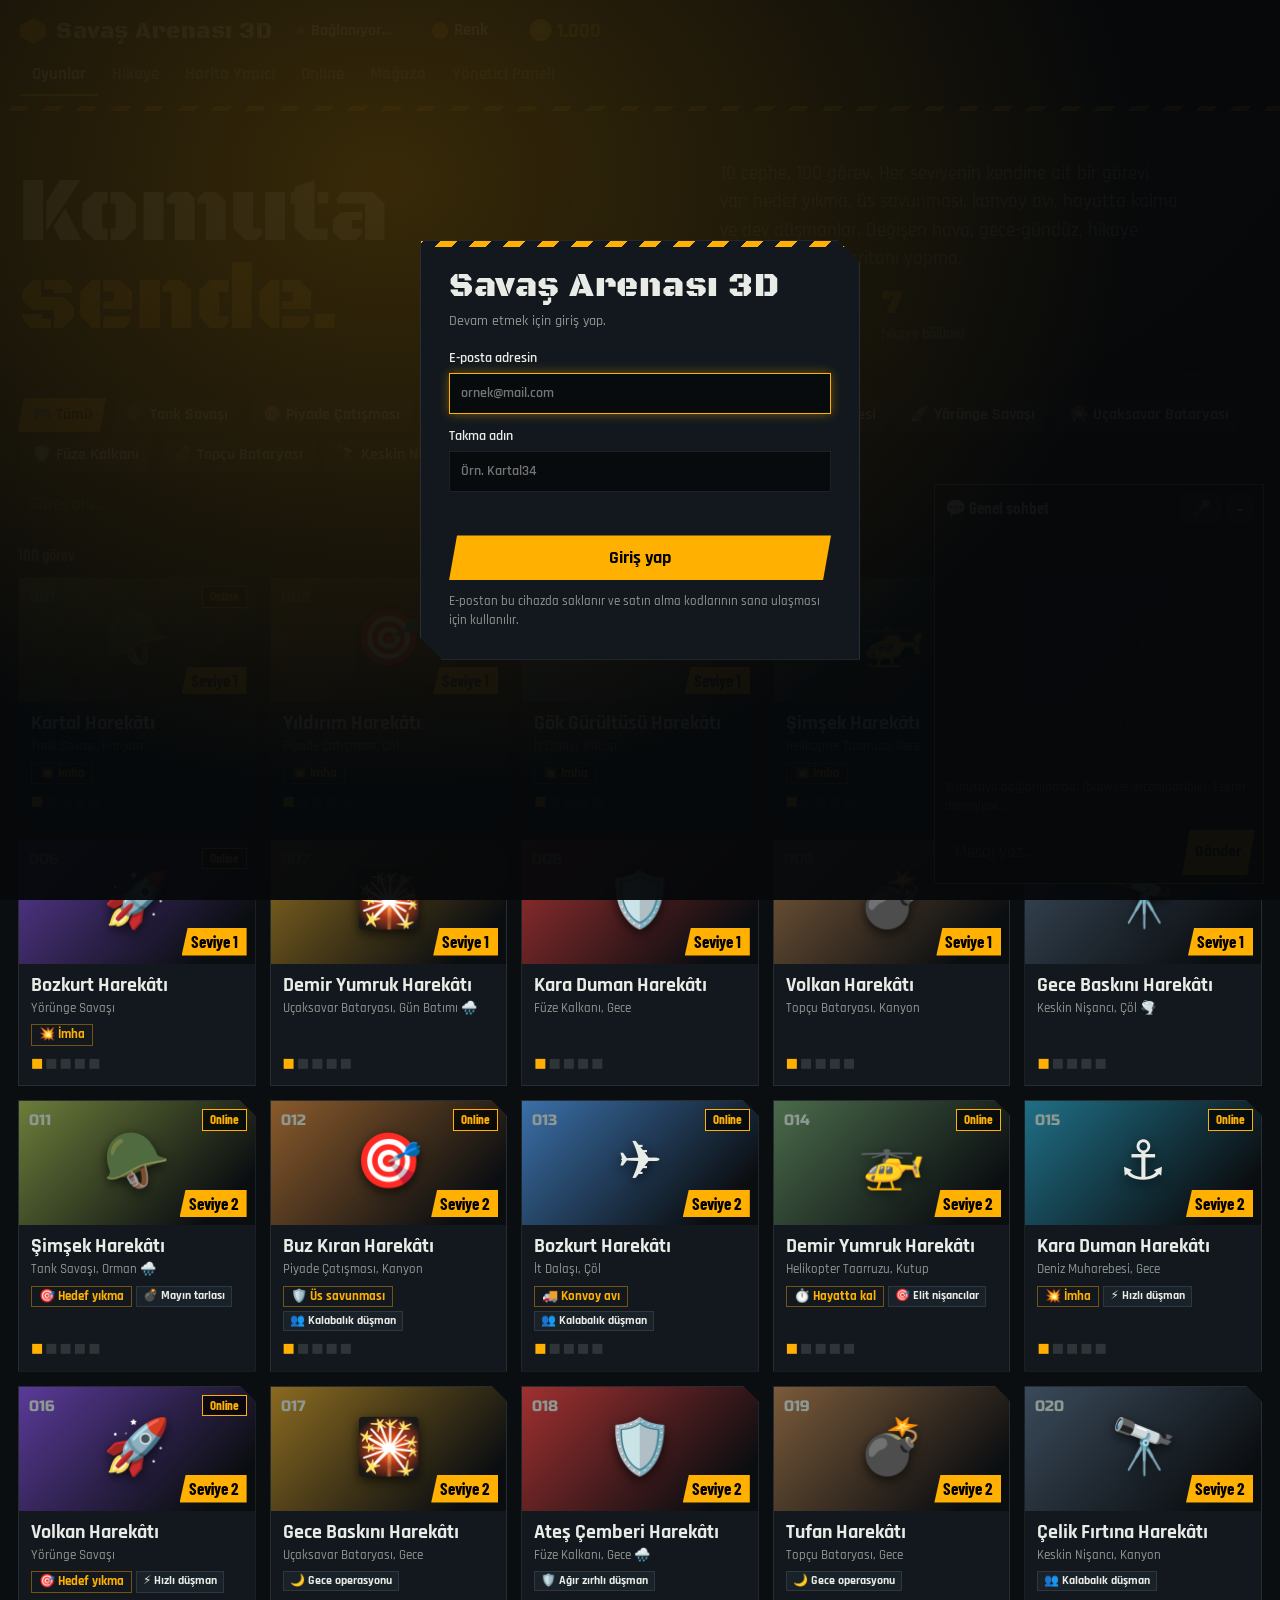
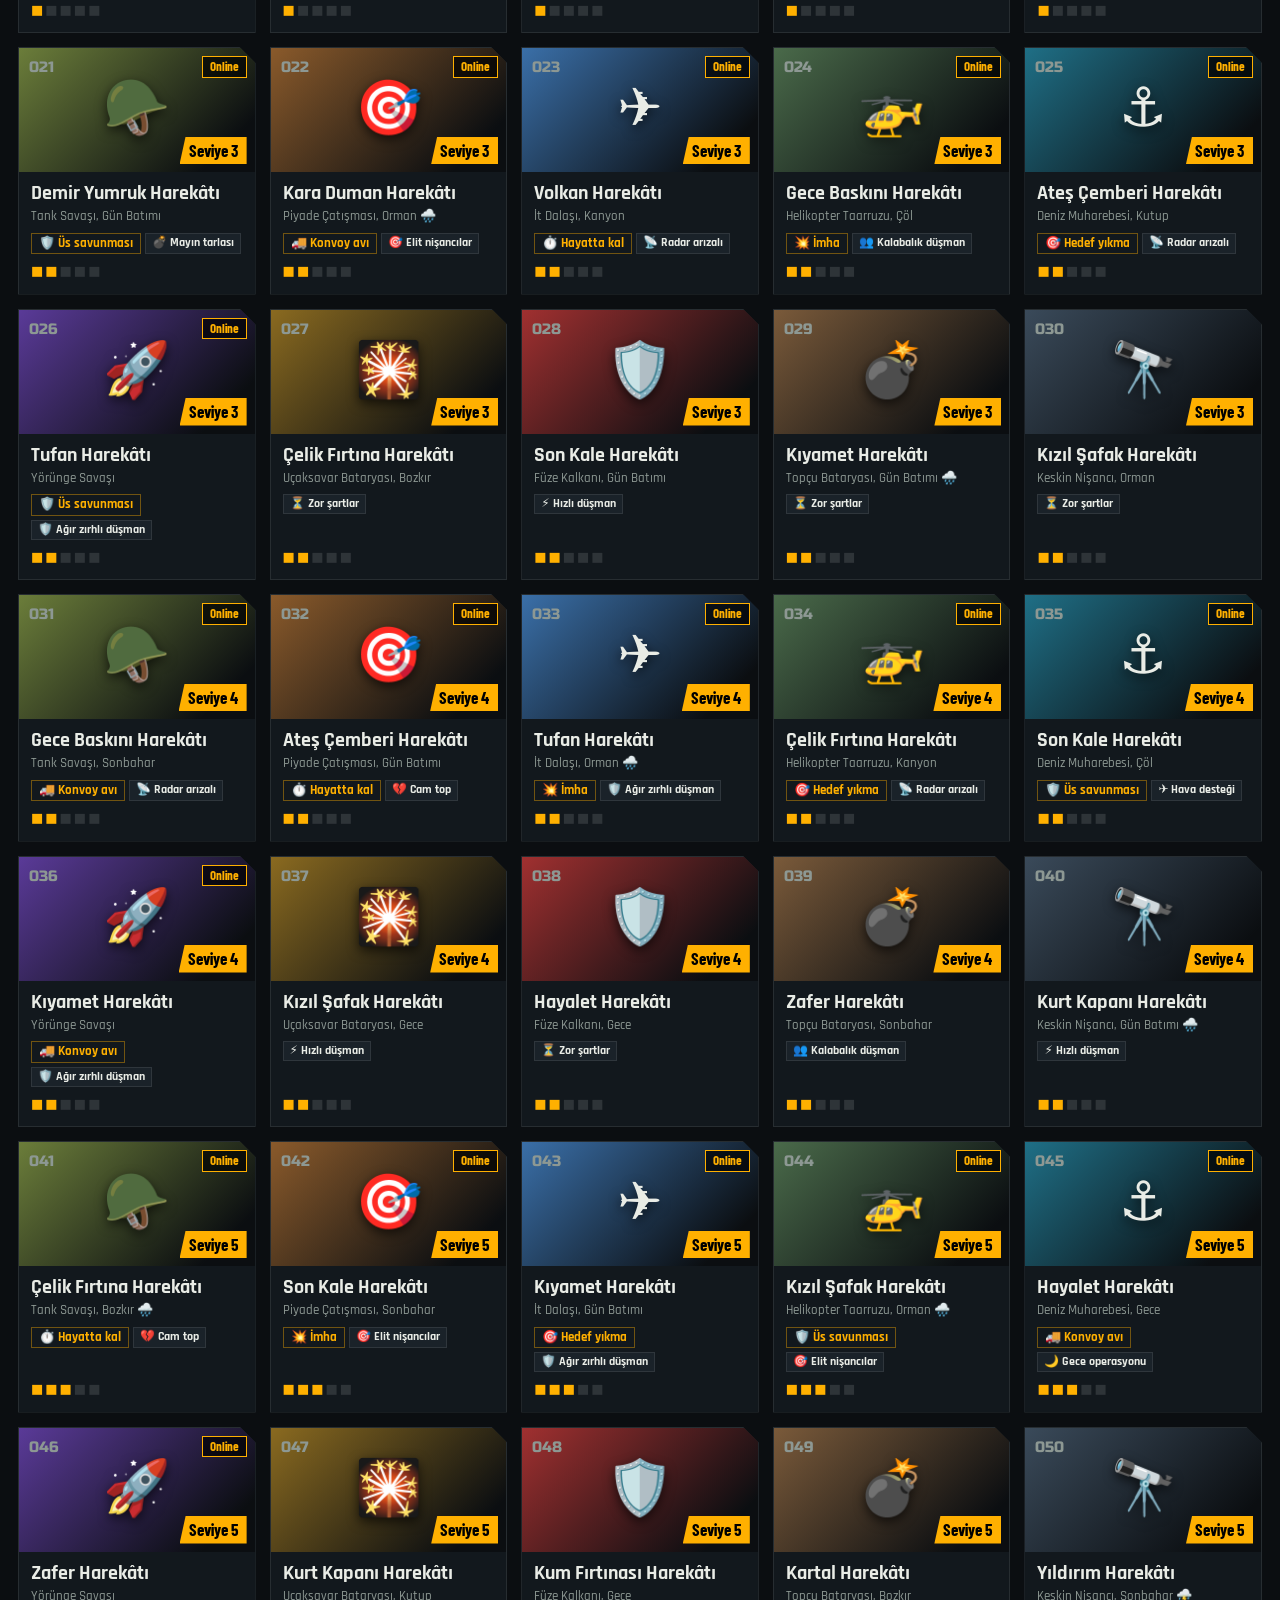
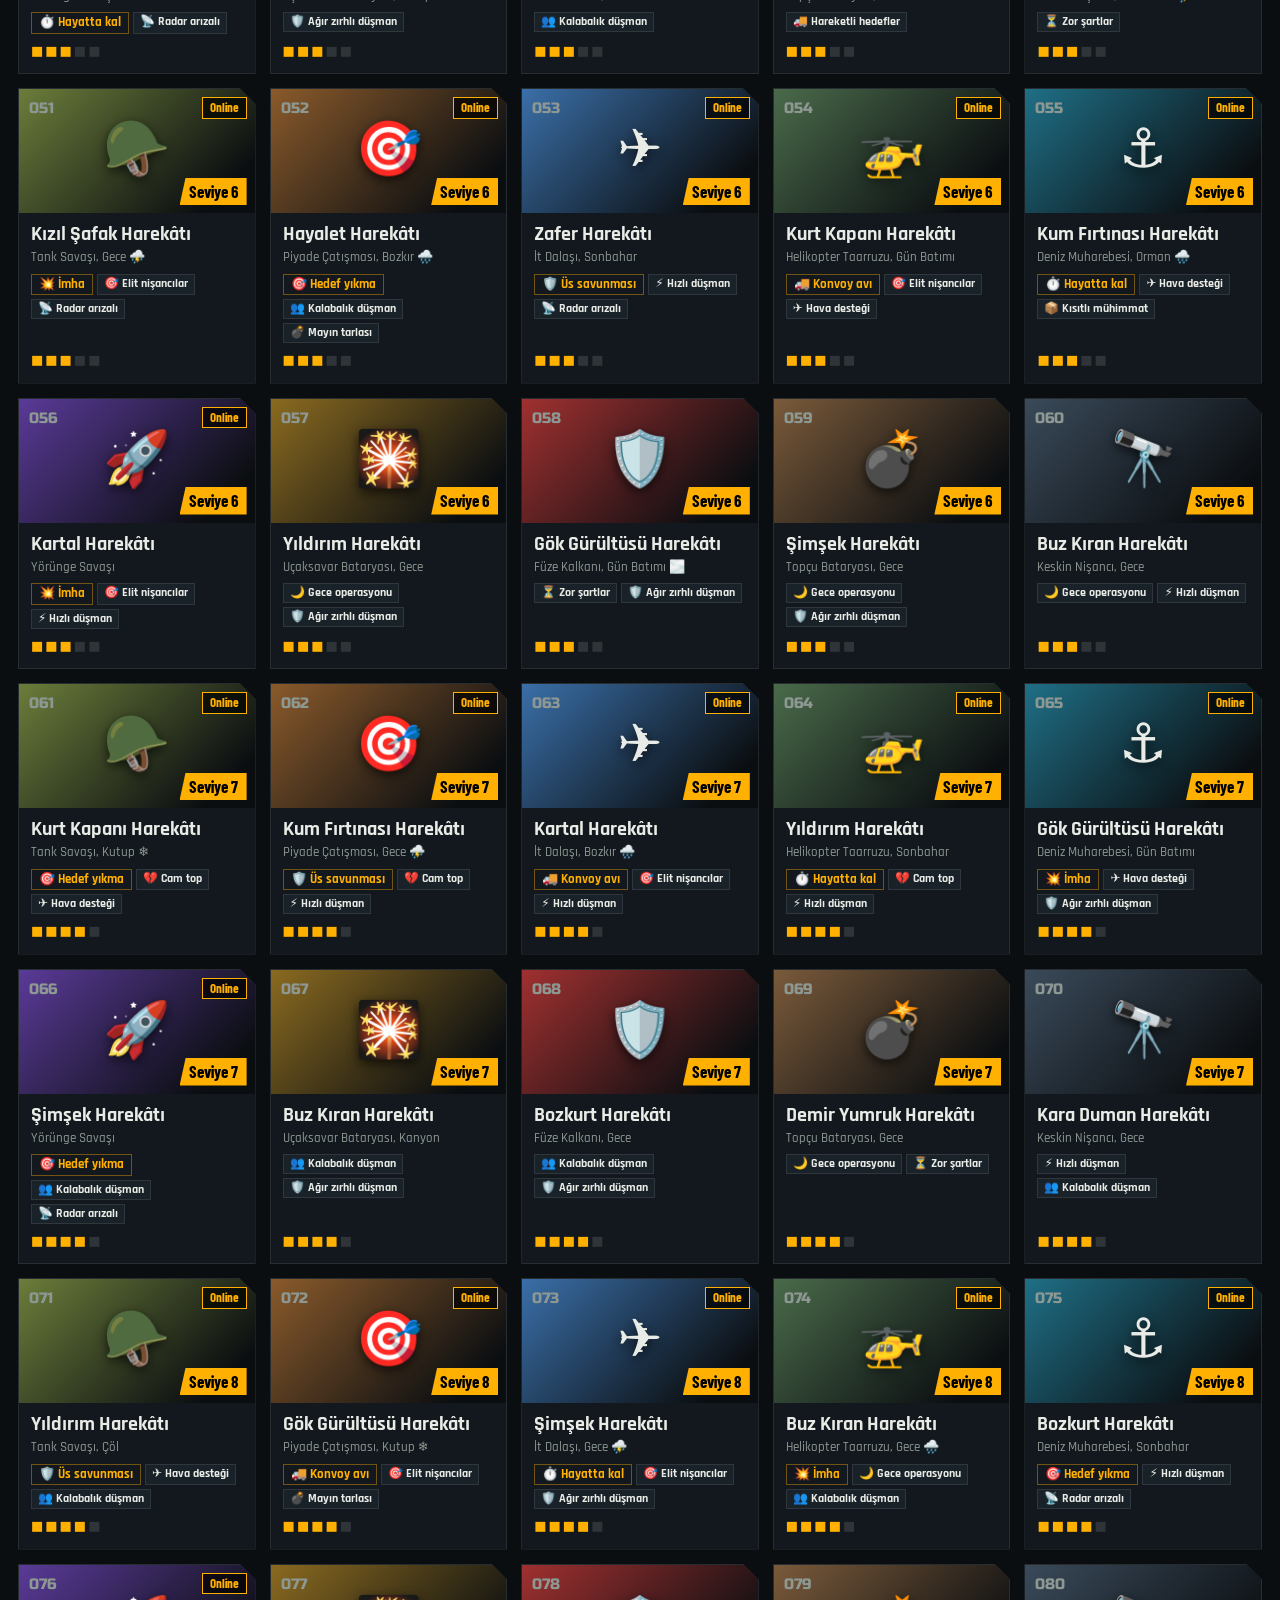
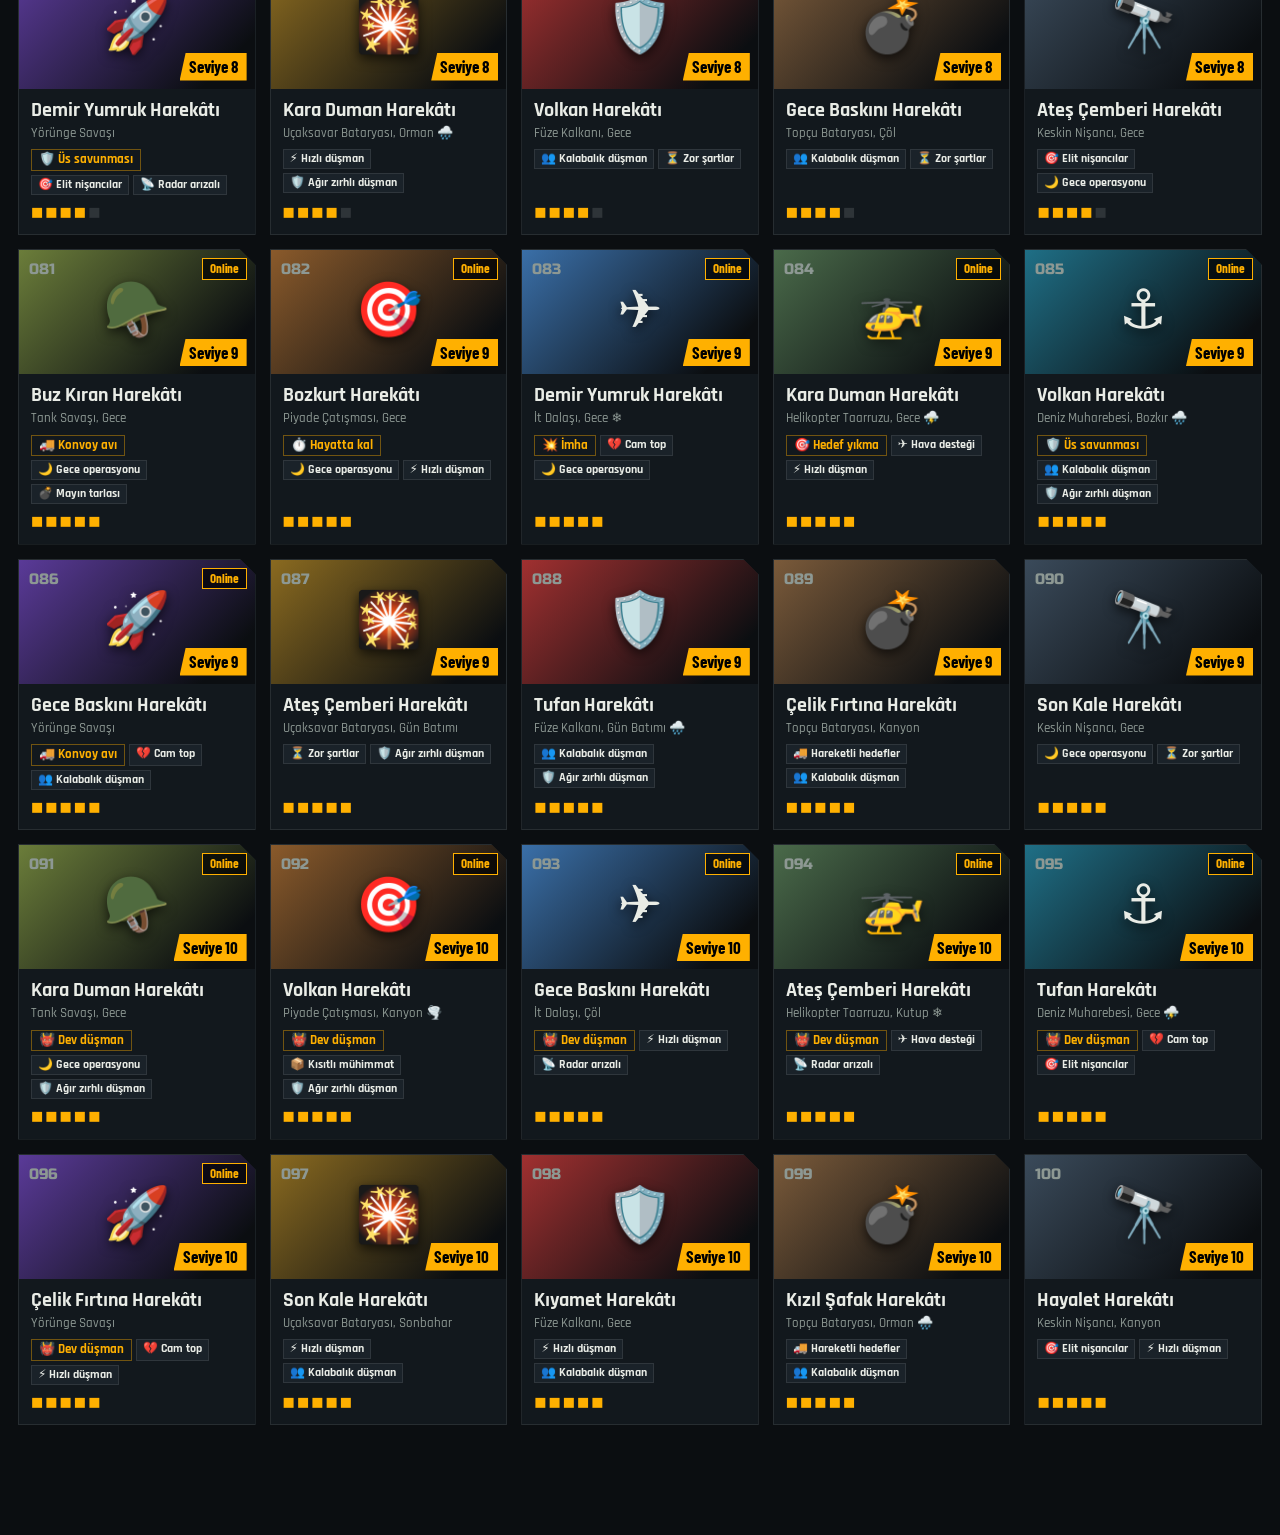
==== commit 481c99b0: "Add files via upload" ====
--- a/index.html
+++ b/index.html
@@ -3,10 +3,10 @@
 <head>
 <meta charset="UTF-8">
 <meta name="viewport" content="width=device-width,initial-scale=1,maximum-scale=1,user-scalable=no">
-<title>Savaş Arenası 3D Online</title>
+<title>Savaş Arenası 3D</title>
 <link rel="preconnect" href="https://fonts.googleapis.com">
-<link href="https://fonts.googleapis.com/css2?family=Russo+One&family=Barlow+Condensed:wght@500;600;700&family=Barlow:wght@400;600&display=swap" rel="stylesheet">
-<script>/* three.js r128 — MIT License — https://threejs.org */
+<link href="https://fonts.googleapis.com/css2?family=Black+Ops+One&family=Rajdhani:wght@500;600;700&family=Russo+One&family=Barlow+Condensed:wght@500;600;700&family=Barlow:wght@400;600&display=swap" rel="stylesheet">
+<script>/* three.js r128 + examples — MIT License — https://threejs.org */
 /**
  * @license
  * Copyright 2010-2021 Three.js Authors
@@ -14,6 +14,3530 @@
  */
 !function(t,e){"object"==typeof exports&&"undefined"!=typeof module?e(exports):"function"==typeof define&&define.amd?define(["exports"],e):e((t="undefined"!=typeof globalThis?globalThis:t||self).THREE={})}(this,(function(t){"use strict";const e="128",n=100,i=300,r=301,s=302,a=303,o=304,l=306,c=307,h=1e3,u=1001,d=1002,p=1003,m=1004,f=1005,g=1006,v=1007,y=1008,x=1009,_=1012,w=1014,b=1015,M=1016,S=1020,T=1022,E=1023,A=1026,L=1027,R=33776,C=33777,P=33778,D=33779,I=35840,N=35841,B=35842,z=35843,F=37492,O=37496,H=2300,G=2301,U=2302,k=2400,V=2401,W=2402,j=2500,q=2501,X=3e3,Y=3001,Z=3007,J=3002,Q=3004,K=3005,$=3006,tt=7680,et=35044,nt=35048,it="300 es";class rt{addEventListener(t,e){void 0===this._listeners&&(this._listeners={});const n=this._listeners;void 0===n[t]&&(n[t]=[]),-1===n[t].indexOf(e)&&n[t].push(e)}hasEventListener(t,e){if(void 0===this._listeners)return!1;const n=this._listeners;return void 0!==n[t]&&-1!==n[t].indexOf(e)}removeEventListener(t,e){if(void 0===this._listeners)return;const n=this._listeners[t];if(void 0!==n){const t=n.indexOf(e);-1!==t&&n.splice(t,1)}}dispatchEvent(t){if(void 0===this._listeners)return;const e=this._listeners[t.type];if(void 0!==e){t.target=this;const n=e.slice(0);for(let e=0,i=n.length;e<i;e++)n[e].call(this,t);t.target=null}}}const st=[];for(let t=0;t<256;t++)st[t]=(t<16?"0":"")+t.toString(16);let at=1234567;const ot=Math.PI/180,lt=180/Math.PI;function ct(){const t=4294967295*Math.random()|0,e=4294967295*Math.random()|0,n=4294967295*Math.random()|0,i=4294967295*Math.random()|0;return(st[255&t]+st[t>>8&255]+st[t>>16&255]+st[t>>24&255]+"-"+st[255&e]+st[e>>8&255]+"-"+st[e>>16&15|64]+st[e>>24&255]+"-"+st[63&n|128]+st[n>>8&255]+"-"+st[n>>16&255]+st[n>>24&255]+st[255&i]+st[i>>8&255]+st[i>>16&255]+st[i>>24&255]).toUpperCase()}function ht(t,e,n){return Math.max(e,Math.min(n,t))}function ut(t,e){return(t%e+e)%e}function dt(t,e,n){return(1-n)*t+n*e}function pt(t){return 0==(t&t-1)&&0!==t}function mt(t){return Math.pow(2,Math.ceil(Math.log(t)/Math.LN2))}function ft(t){return Math.pow(2,Math.floor(Math.log(t)/Math.LN2))}var gt=Object.freeze({__proto__:null,DEG2RAD:ot,RAD2DEG:lt,generateUUID:ct,clamp:ht,euclideanModulo:ut,mapLinear:function(t,e,n,i,r){return i+(t-e)*(r-i)/(n-e)},inverseLerp:function(t,e,n){return t!==e?(n-t)/(e-t):0},lerp:dt,damp:function(t,e,n,i){return dt(t,e,1-Math.exp(-n*i))},pingpong:function(t,e=1){return e-Math.abs(ut(t,2*e)-e)},smoothstep:function(t,e,n){return t<=e?0:t>=n?1:(t=(t-e)/(n-e))*t*(3-2*t)},smootherstep:function(t,e,n){return t<=e?0:t>=n?1:(t=(t-e)/(n-e))*t*t*(t*(6*t-15)+10)},randInt:function(t,e){return t+Math.floor(Math.random()*(e-t+1))},randFloat:function(t,e){return t+Math.random()*(e-t)},randFloatSpread:function(t){return t*(.5-Math.random())},seededRandom:function(t){return void 0!==t&&(at=t%2147483647),at=16807*at%2147483647,(at-1)/2147483646},degToRad:function(t){return t*ot},radToDeg:function(t){return t*lt},isPowerOfTwo:pt,ceilPowerOfTwo:mt,floorPowerOfTwo:ft,setQuaternionFromProperEuler:function(t,e,n,i,r){const s=Math.cos,a=Math.sin,o=s(n/2),l=a(n/2),c=s((e+i)/2),h=a((e+i)/2),u=s((e-i)/2),d=a((e-i)/2),p=s((i-e)/2),m=a((i-e)/2);switch(r){case"XYX":t.set(o*h,l*u,l*d,o*c);break;case"YZY":t.set(l*d,o*h,l*u,o*c);break;case"ZXZ":t.set(l*u,l*d,o*h,o*c);break;case"XZX":t.set(o*h,l*m,l*p,o*c);break;case"YXY":t.set(l*p,o*h,l*m,o*c);break;case"ZYZ":t.set(l*m,l*p,o*h,o*c);break;default:console.warn("THREE.MathUtils: .setQuaternionFromProperEuler() encountered an unknown order: "+r)}}});class vt{constructor(t=0,e=0){this.x=t,this.y=e}get width(){return this.x}set width(t){this.x=t}get height(){return this.y}set height(t){this.y=t}set(t,e){return this.x=t,this.y=e,this}setScalar(t){return this.x=t,this.y=t,this}setX(t){return this.x=t,this}setY(t){return this.y=t,this}setComponent(t,e){switch(t){case 0:this.x=e;break;case 1:this.y=e;break;default:throw new Error("index is out of range: "+t)}return this}getComponent(t){switch(t){case 0:return this.x;case 1:return this.y;default:throw new Error("index is out of range: "+t)}}clone(){return new this.constructor(this.x,this.y)}copy(t){return this.x=t.x,this.y=t.y,this}add(t,e){return void 0!==e?(console.warn("THREE.Vector2: .add() now only accepts one argument. Use .addVectors( a, b ) instead."),this.addVectors(t,e)):(this.x+=t.x,this.y+=t.y,this)}addScalar(t){return this.x+=t,this.y+=t,this}addVectors(t,e){return this.x=t.x+e.x,this.y=t.y+e.y,this}addScaledVector(t,e){return this.x+=t.x*e,this.y+=t.y*e,this}sub(t,e){return void 0!==e?(console.warn("THREE.Vector2: .sub() now only accepts one argument. Use .subVectors( a, b ) instead."),this.subVectors(t,e)):(this.x-=t.x,this.y-=t.y,this)}subScalar(t){return this.x-=t,this.y-=t,this}subVectors(t,e){return this.x=t.x-e.x,this.y=t.y-e.y,this}multiply(t){return this.x*=t.x,this.y*=t.y,this}multiplyScalar(t){return this.x*=t,this.y*=t,this}divide(t){return this.x/=t.x,this.y/=t.y,this}divideScalar(t){return this.multiplyScalar(1/t)}applyMatrix3(t){const e=this.x,n=this.y,i=t.elements;return this.x=i[0]*e+i[3]*n+i[6],this.y=i[1]*e+i[4]*n+i[7],this}min(t){return this.x=Math.min(this.x,t.x),this.y=Math.min(this.y,t.y),this}max(t){return this.x=Math.max(this.x,t.x),this.y=Math.max(this.y,t.y),this}clamp(t,e){return this.x=Math.max(t.x,Math.min(e.x,this.x)),this.y=Math.max(t.y,Math.min(e.y,this.y)),this}clampScalar(t,e){return this.x=Math.max(t,Math.min(e,this.x)),this.y=Math.max(t,Math.min(e,this.y)),this}clampLength(t,e){const n=this.length();return this.divideScalar(n||1).multiplyScalar(Math.max(t,Math.min(e,n)))}floor(){return this.x=Math.floor(this.x),this.y=Math.floor(this.y),this}ceil(){return this.x=Math.ceil(this.x),this.y=Math.ceil(this.y),this}round(){return this.x=Math.round(this.x),this.y=Math.round(this.y),this}roundToZero(){return this.x=this.x<0?Math.ceil(this.x):Math.floor(this.x),this.y=this.y<0?Math.ceil(this.y):Math.floor(this.y),this}negate(){return this.x=-this.x,this.y=-this.y,this}dot(t){return this.x*t.x+this.y*t.y}cross(t){return this.x*t.y-this.y*t.x}lengthSq(){return this.x*this.x+this.y*this.y}length(){return Math.sqrt(this.x*this.x+this.y*this.y)}manhattanLength(){return Math.abs(this.x)+Math.abs(this.y)}normalize(){return this.divideScalar(this.length()||1)}angle(){return Math.atan2(-this.y,-this.x)+Math.PI}distanceTo(t){return Math.sqrt(this.distanceToSquared(t))}distanceToSquared(t){const e=this.x-t.x,n=this.y-t.y;return e*e+n*n}manhattanDistanceTo(t){return Math.abs(this.x-t.x)+Math.abs(this.y-t.y)}setLength(t){return this.normalize().multiplyScalar(t)}lerp(t,e){return this.x+=(t.x-this.x)*e,this.y+=(t.y-this.y)*e,this}lerpVectors(t,e,n){return this.x=t.x+(e.x-t.x)*n,this.y=t.y+(e.y-t.y)*n,this}equals(t){return t.x===this.x&&t.y===this.y}fromArray(t,e=0){return this.x=t[e],this.y=t[e+1],this}toArray(t=[],e=0){return t[e]=this.x,t[e+1]=this.y,t}fromBufferAttribute(t,e,n){return void 0!==n&&console.warn("THREE.Vector2: offset has been removed from .fromBufferAttribute()."),this.x=t.getX(e),this.y=t.getY(e),this}rotateAround(t,e){const n=Math.cos(e),i=Math.sin(e),r=this.x-t.x,s=this.y-t.y;return this.x=r*n-s*i+t.x,this.y=r*i+s*n+t.y,this}random(){return this.x=Math.random(),this.y=Math.random(),this}}vt.prototype.isVector2=!0;class yt{constructor(){this.elements=[1,0,0,0,1,0,0,0,1],arguments.length>0&&console.error("THREE.Matrix3: the constructor no longer reads arguments. use .set() instead.")}set(t,e,n,i,r,s,a,o,l){const c=this.elements;return c[0]=t,c[1]=i,c[2]=a,c[3]=e,c[4]=r,c[5]=o,c[6]=n,c[7]=s,c[8]=l,this}identity(){return this.set(1,0,0,0,1,0,0,0,1),this}copy(t){const e=this.elements,n=t.elements;return e[0]=n[0],e[1]=n[1],e[2]=n[2],e[3]=n[3],e[4]=n[4],e[5]=n[5],e[6]=n[6],e[7]=n[7],e[8]=n[8],this}extractBasis(t,e,n){return t.setFromMatrix3Column(this,0),e.setFromMatrix3Column(this,1),n.setFromMatrix3Column(this,2),this}setFromMatrix4(t){const e=t.elements;return this.set(e[0],e[4],e[8],e[1],e[5],e[9],e[2],e[6],e[10]),this}multiply(t){return this.multiplyMatrices(this,t)}premultiply(t){return this.multiplyMatrices(t,this)}multiplyMatrices(t,e){const n=t.elements,i=e.elements,r=this.elements,s=n[0],a=n[3],o=n[6],l=n[1],c=n[4],h=n[7],u=n[2],d=n[5],p=n[8],m=i[0],f=i[3],g=i[6],v=i[1],y=i[4],x=i[7],_=i[2],w=i[5],b=i[8];return r[0]=s*m+a*v+o*_,r[3]=s*f+a*y+o*w,r[6]=s*g+a*x+o*b,r[1]=l*m+c*v+h*_,r[4]=l*f+c*y+h*w,r[7]=l*g+c*x+h*b,r[2]=u*m+d*v+p*_,r[5]=u*f+d*y+p*w,r[8]=u*g+d*x+p*b,this}multiplyScalar(t){const e=this.elements;return e[0]*=t,e[3]*=t,e[6]*=t,e[1]*=t,e[4]*=t,e[7]*=t,e[2]*=t,e[5]*=t,e[8]*=t,this}determinant(){const t=this.elements,e=t[0],n=t[1],i=t[2],r=t[3],s=t[4],a=t[5],o=t[6],l=t[7],c=t[8];return e*s*c-e*a*l-n*r*c+n*a*o+i*r*l-i*s*o}invert(){const t=this.elements,e=t[0],n=t[1],i=t[2],r=t[3],s=t[4],a=t[5],o=t[6],l=t[7],c=t[8],h=c*s-a*l,u=a*o-c*r,d=l*r-s*o,p=e*h+n*u+i*d;if(0===p)return this.set(0,0,0,0,0,0,0,0,0);const m=1/p;return t[0]=h*m,t[1]=(i*l-c*n)*m,t[2]=(a*n-i*s)*m,t[3]=u*m,t[4]=(c*e-i*o)*m,t[5]=(i*r-a*e)*m,t[6]=d*m,t[7]=(n*o-l*e)*m,t[8]=(s*e-n*r)*m,this}transpose(){let t;const e=this.elements;return t=e[1],e[1]=e[3],e[3]=t,t=e[2],e[2]=e[6],e[6]=t,t=e[5],e[5]=e[7],e[7]=t,this}getNormalMatrix(t){return this.setFromMatrix4(t).invert().transpose()}transposeIntoArray(t){const e=this.elements;return t[0]=e[0],t[1]=e[3],t[2]=e[6],t[3]=e[1],t[4]=e[4],t[5]=e[7],t[6]=e[2],t[7]=e[5],t[8]=e[8],this}setUvTransform(t,e,n,i,r,s,a){const o=Math.cos(r),l=Math.sin(r);return this.set(n*o,n*l,-n*(o*s+l*a)+s+t,-i*l,i*o,-i*(-l*s+o*a)+a+e,0,0,1),this}scale(t,e){const n=this.elements;return n[0]*=t,n[3]*=t,n[6]*=t,n[1]*=e,n[4]*=e,n[7]*=e,this}rotate(t){const e=Math.cos(t),n=Math.sin(t),i=this.elements,r=i[0],s=i[3],a=i[6],o=i[1],l=i[4],c=i[7];return i[0]=e*r+n*o,i[3]=e*s+n*l,i[6]=e*a+n*c,i[1]=-n*r+e*o,i[4]=-n*s+e*l,i[7]=-n*a+e*c,this}translate(t,e){const n=this.elements;return n[0]+=t*n[2],n[3]+=t*n[5],n[6]+=t*n[8],n[1]+=e*n[2],n[4]+=e*n[5],n[7]+=e*n[8],this}equals(t){const e=this.elements,n=t.elements;for(let t=0;t<9;t++)if(e[t]!==n[t])return!1;return!0}fromArray(t,e=0){for(let n=0;n<9;n++)this.elements[n]=t[n+e];return this}toArray(t=[],e=0){const n=this.elements;return t[e]=n[0],t[e+1]=n[1],t[e+2]=n[2],t[e+3]=n[3],t[e+4]=n[4],t[e+5]=n[5],t[e+6]=n[6],t[e+7]=n[7],t[e+8]=n[8],t}clone(){return(new this.constructor).fromArray(this.elements)}}let xt;yt.prototype.isMatrix3=!0;class _t{static getDataURL(t){if(/^data:/i.test(t.src))return t.src;if("undefined"==typeof HTMLCanvasElement)return t.src;let e;if(t instanceof HTMLCanvasElement)e=t;else{void 0===xt&&(xt=document.createElementNS("http://www.w3.org/1999/xhtml","canvas")),xt.width=t.width,xt.height=t.height;const n=xt.getContext("2d");t instanceof ImageData?n.putImageData(t,0,0):n.drawImage(t,0,0,t.width,t.height),e=xt}return e.width>2048||e.height>2048?(console.warn("THREE.ImageUtils.getDataURL: Image converted to jpg for performance reasons",t),e.toDataURL("image/jpeg",.6)):e.toDataURL("image/png")}}let wt=0;class bt extends rt{constructor(t=bt.DEFAULT_IMAGE,e=bt.DEFAULT_MAPPING,n=1001,i=1001,r=1006,s=1008,a=1023,o=1009,l=1,c=3e3){super(),Object.defineProperty(this,"id",{value:wt++}),this.uuid=ct(),this.name="",this.image=t,this.mipmaps=[],this.mapping=e,this.wrapS=n,this.wrapT=i,this.magFilter=r,this.minFilter=s,this.anisotropy=l,this.format=a,this.internalFormat=null,this.type=o,this.offset=new vt(0,0),this.repeat=new vt(1,1),this.center=new vt(0,0),this.rotation=0,this.matrixAutoUpdate=!0,this.matrix=new yt,this.generateMipmaps=!0,this.premultiplyAlpha=!1,this.flipY=!0,this.unpackAlignment=4,this.encoding=c,this.version=0,this.onUpdate=null}updateMatrix(){this.matrix.setUvTransform(this.offset.x,this.offset.y,this.repeat.x,this.repeat.y,this.rotation,this.center.x,this.center.y)}clone(){return(new this.constructor).copy(this)}copy(t){return this.name=t.name,this.image=t.image,this.mipmaps=t.mipmaps.slice(0),this.mapping=t.mapping,this.wrapS=t.wrapS,this.wrapT=t.wrapT,this.magFilter=t.magFilter,this.minFilter=t.minFilter,this.anisotropy=t.anisotropy,this.format=t.format,this.internalFormat=t.internalFormat,this.type=t.type,this.offset.copy(t.offset),this.repeat.copy(t.repeat),this.center.copy(t.center),this.rotation=t.rotation,this.matrixAutoUpdate=t.matrixAutoUpdate,this.matrix.copy(t.matrix),this.generateMipmaps=t.generateMipmaps,this.premultiplyAlpha=t.premultiplyAlpha,this.flipY=t.flipY,this.unpackAlignment=t.unpackAlignment,this.encoding=t.encoding,this}toJSON(t){const e=void 0===t||"string"==typeof t;if(!e&&void 0!==t.textures[this.uuid])return t.textures[this.uuid];const n={metadata:{version:4.5,type:"Texture",generator:"Texture.toJSON"},uuid:this.uuid,name:this.name,mapping:this.mapping,repeat:[this.repeat.x,this.repeat.y],offset:[this.offset.x,this.offset.y],center:[this.center.x,this.center.y],rotation:this.rotation,wrap:[this.wrapS,this.wrapT],format:this.format,type:this.type,encoding:this.encoding,minFilter:this.minFilter,magFilter:this.magFilter,anisotropy:this.anisotropy,flipY:this.flipY,premultiplyAlpha:this.premultiplyAlpha,unpackAlignment:this.unpackAlignment};if(void 0!==this.image){const i=this.image;if(void 0===i.uuid&&(i.uuid=ct()),!e&&void 0===t.images[i.uuid]){let e;if(Array.isArray(i)){e=[];for(let t=0,n=i.length;t<n;t++)i[t].isDataTexture?e.push(Mt(i[t].image)):e.push(Mt(i[t]))}else e=Mt(i);t.images[i.uuid]={uuid:i.uuid,url:e}}n.image=i.uuid}return e||(t.textures[this.uuid]=n),n}dispose(){this.dispatchEvent({type:"dispose"})}transformUv(t){if(this.mapping!==i)return t;if(t.applyMatrix3(this.matrix),t.x<0||t.x>1)switch(this.wrapS){case h:t.x=t.x-Math.floor(t.x);break;case u:t.x=t.x<0?0:1;break;case d:1===Math.abs(Math.floor(t.x)%2)?t.x=Math.ceil(t.x)-t.x:t.x=t.x-Math.floor(t.x)}if(t.y<0||t.y>1)switch(this.wrapT){case h:t.y=t.y-Math.floor(t.y);break;case u:t.y=t.y<0?0:1;break;case d:1===Math.abs(Math.floor(t.y)%2)?t.y=Math.ceil(t.y)-t.y:t.y=t.y-Math.floor(t.y)}return this.flipY&&(t.y=1-t.y),t}set needsUpdate(t){!0===t&&this.version++}}function Mt(t){return"undefined"!=typeof HTMLImageElement&&t instanceof HTMLImageElement||"undefined"!=typeof HTMLCanvasElement&&t instanceof HTMLCanvasElement||"undefined"!=typeof ImageBitmap&&t instanceof ImageBitmap?_t.getDataURL(t):t.data?{data:Array.prototype.slice.call(t.data),width:t.width,height:t.height,type:t.data.constructor.name}:(console.warn("THREE.Texture: Unable to serialize Texture."),{})}bt.DEFAULT_IMAGE=void 0,bt.DEFAULT_MAPPING=i,bt.prototype.isTexture=!0;class St{constructor(t=0,e=0,n=0,i=1){this.x=t,this.y=e,this.z=n,this.w=i}get width(){return this.z}set width(t){this.z=t}get height(){return this.w}set height(t){this.w=t}set(t,e,n,i){return this.x=t,this.y=e,this.z=n,this.w=i,this}setScalar(t){return this.x=t,this.y=t,this.z=t,this.w=t,this}setX(t){return this.x=t,this}setY(t){return this.y=t,this}setZ(t){return this.z=t,this}setW(t){return this.w=t,this}setComponent(t,e){switch(t){case 0:this.x=e;break;case 1:this.y=e;break;case 2:this.z=e;break;case 3:this.w=e;break;default:throw new Error("index is out of range: "+t)}return this}getComponent(t){switch(t){case 0:return this.x;case 1:return this.y;case 2:return this.z;case 3:return this.w;default:throw new Error("index is out of range: "+t)}}clone(){return new this.constructor(this.x,this.y,this.z,this.w)}copy(t){return this.x=t.x,this.y=t.y,this.z=t.z,this.w=void 0!==t.w?t.w:1,this}add(t,e){return void 0!==e?(console.warn("THREE.Vector4: .add() now only accepts one argument. Use .addVectors( a, b ) instead."),this.addVectors(t,e)):(this.x+=t.x,this.y+=t.y,this.z+=t.z,this.w+=t.w,this)}addScalar(t){return this.x+=t,this.y+=t,this.z+=t,this.w+=t,this}addVectors(t,e){return this.x=t.x+e.x,this.y=t.y+e.y,this.z=t.z+e.z,this.w=t.w+e.w,this}addScaledVector(t,e){return this.x+=t.x*e,this.y+=t.y*e,this.z+=t.z*e,this.w+=t.w*e,this}sub(t,e){return void 0!==e?(console.warn("THREE.Vector4: .sub() now only accepts one argument. Use .subVectors( a, b ) instead."),this.subVectors(t,e)):(this.x-=t.x,this.y-=t.y,this.z-=t.z,this.w-=t.w,this)}subScalar(t){return this.x-=t,this.y-=t,this.z-=t,this.w-=t,this}subVectors(t,e){return this.x=t.x-e.x,this.y=t.y-e.y,this.z=t.z-e.z,this.w=t.w-e.w,this}multiply(t){return this.x*=t.x,this.y*=t.y,this.z*=t.z,this.w*=t.w,this}multiplyScalar(t){return this.x*=t,this.y*=t,this.z*=t,this.w*=t,this}applyMatrix4(t){const e=this.x,n=this.y,i=this.z,r=this.w,s=t.elements;return this.x=s[0]*e+s[4]*n+s[8]*i+s[12]*r,this.y=s[1]*e+s[5]*n+s[9]*i+s[13]*r,this.z=s[2]*e+s[6]*n+s[10]*i+s[14]*r,this.w=s[3]*e+s[7]*n+s[11]*i+s[15]*r,this}divideScalar(t){return this.multiplyScalar(1/t)}setAxisAngleFromQuaternion(t){this.w=2*Math.acos(t.w);const e=Math.sqrt(1-t.w*t.w);return e<1e-4?(this.x=1,this.y=0,this.z=0):(this.x=t.x/e,this.y=t.y/e,this.z=t.z/e),this}setAxisAngleFromRotationMatrix(t){let e,n,i,r;const s=.01,a=.1,o=t.elements,l=o[0],c=o[4],h=o[8],u=o[1],d=o[5],p=o[9],m=o[2],f=o[6],g=o[10];if(Math.abs(c-u)<s&&Math.abs(h-m)<s&&Math.abs(p-f)<s){if(Math.abs(c+u)<a&&Math.abs(h+m)<a&&Math.abs(p+f)<a&&Math.abs(l+d+g-3)<a)return this.set(1,0,0,0),this;e=Math.PI;const t=(l+1)/2,o=(d+1)/2,v=(g+1)/2,y=(c+u)/4,x=(h+m)/4,_=(p+f)/4;return t>o&&t>v?t<s?(n=0,i=.707106781,r=.707106781):(n=Math.sqrt(t),i=y/n,r=x/n):o>v?o<s?(n=.707106781,i=0,r=.707106781):(i=Math.sqrt(o),n=y/i,r=_/i):v<s?(n=.707106781,i=.707106781,r=0):(r=Math.sqrt(v),n=x/r,i=_/r),this.set(n,i,r,e),this}let v=Math.sqrt((f-p)*(f-p)+(h-m)*(h-m)+(u-c)*(u-c));return Math.abs(v)<.001&&(v=1),this.x=(f-p)/v,this.y=(h-m)/v,this.z=(u-c)/v,this.w=Math.acos((l+d+g-1)/2),this}min(t){return this.x=Math.min(this.x,t.x),this.y=Math.min(this.y,t.y),this.z=Math.min(this.z,t.z),this.w=Math.min(this.w,t.w),this}max(t){return this.x=Math.max(this.x,t.x),this.y=Math.max(this.y,t.y),this.z=Math.max(this.z,t.z),this.w=Math.max(this.w,t.w),this}clamp(t,e){return this.x=Math.max(t.x,Math.min(e.x,this.x)),this.y=Math.max(t.y,Math.min(e.y,this.y)),this.z=Math.max(t.z,Math.min(e.z,this.z)),this.w=Math.max(t.w,Math.min(e.w,this.w)),this}clampScalar(t,e){return this.x=Math.max(t,Math.min(e,this.x)),this.y=Math.max(t,Math.min(e,this.y)),this.z=Math.max(t,Math.min(e,this.z)),this.w=Math.max(t,Math.min(e,this.w)),this}clampLength(t,e){const n=this.length();return this.divideScalar(n||1).multiplyScalar(Math.max(t,Math.min(e,n)))}floor(){return this.x=Math.floor(this.x),this.y=Math.floor(this.y),this.z=Math.floor(this.z),this.w=Math.floor(this.w),this}ceil(){return this.x=Math.ceil(this.x),this.y=Math.ceil(this.y),this.z=Math.ceil(this.z),this.w=Math.ceil(this.w),this}round(){return this.x=Math.round(this.x),this.y=Math.round(this.y),this.z=Math.round(this.z),this.w=Math.round(this.w),this}roundToZero(){return this.x=this.x<0?Math.ceil(this.x):Math.floor(this.x),this.y=this.y<0?Math.ceil(this.y):Math.floor(this.y),this.z=this.z<0?Math.ceil(this.z):Math.floor(this.z),this.w=this.w<0?Math.ceil(this.w):Math.floor(this.w),this}negate(){return this.x=-this.x,this.y=-this.y,this.z=-this.z,this.w=-this.w,this}dot(t){return this.x*t.x+this.y*t.y+this.z*t.z+this.w*t.w}lengthSq(){return this.x*this.x+this.y*this.y+this.z*this.z+this.w*this.w}length(){return Math.sqrt(this.x*this.x+this.y*this.y+this.z*this.z+this.w*this.w)}manhattanLength(){return Math.abs(this.x)+Math.abs(this.y)+Math.abs(this.z)+Math.abs(this.w)}normalize(){return this.divideScalar(this.length()||1)}setLength(t){return this.normalize().multiplyScalar(t)}lerp(t,e){return this.x+=(t.x-this.x)*e,this.y+=(t.y-this.y)*e,this.z+=(t.z-this.z)*e,this.w+=(t.w-this.w)*e,this}lerpVectors(t,e,n){return this.x=t.x+(e.x-t.x)*n,this.y=t.y+(e.y-t.y)*n,this.z=t.z+(e.z-t.z)*n,this.w=t.w+(e.w-t.w)*n,this}equals(t){return t.x===this.x&&t.y===this.y&&t.z===this.z&&t.w===this.w}fromArray(t,e=0){return this.x=t[e],this.y=t[e+1],this.z=t[e+2],this.w=t[e+3],this}toArray(t=[],e=0){return t[e]=this.x,t[e+1]=this.y,t[e+2]=this.z,t[e+3]=this.w,t}fromBufferAttribute(t,e,n){return void 0!==n&&console.warn("THREE.Vector4: offset has been removed from .fromBufferAttribute()."),this.x=t.getX(e),this.y=t.getY(e),this.z=t.getZ(e),this.w=t.getW(e),this}random(){return this.x=Math.random(),this.y=Math.random(),this.z=Math.random(),this.w=Math.random(),this}}St.prototype.isVector4=!0;class Tt extends rt{constructor(t,e,n){super(),this.width=t,this.height=e,this.depth=1,this.scissor=new St(0,0,t,e),this.scissorTest=!1,this.viewport=new St(0,0,t,e),n=n||{},this.texture=new bt(void 0,n.mapping,n.wrapS,n.wrapT,n.magFilter,n.minFilter,n.format,n.type,n.anisotropy,n.encoding),this.texture.image={},this.texture.image.width=t,this.texture.image.height=e,this.texture.image.depth=1,this.texture.generateMipmaps=void 0!==n.generateMipmaps&&n.generateMipmaps,this.texture.minFilter=void 0!==n.minFilter?n.minFilter:g,this.depthBuffer=void 0===n.depthBuffer||n.depthBuffer,this.stencilBuffer=void 0!==n.stencilBuffer&&n.stencilBuffer,this.depthTexture=void 0!==n.depthTexture?n.depthTexture:null}setTexture(t){t.image={width:this.width,height:this.height,depth:this.depth},this.texture=t}setSize(t,e,n=1){this.width===t&&this.height===e&&this.depth===n||(this.width=t,this.height=e,this.depth=n,this.texture.image.width=t,this.texture.image.height=e,this.texture.image.depth=n,this.dispose()),this.viewport.set(0,0,t,e),this.scissor.set(0,0,t,e)}clone(){return(new this.constructor).copy(this)}copy(t){return this.width=t.width,this.height=t.height,this.depth=t.depth,this.viewport.copy(t.viewport),this.texture=t.texture.clone(),this.depthBuffer=t.depthBuffer,this.stencilBuffer=t.stencilBuffer,this.depthTexture=t.depthTexture,this}dispose(){this.dispatchEvent({type:"dispose"})}}Tt.prototype.isWebGLRenderTarget=!0;class Et extends Tt{constructor(t,e,n){super(t,e,n),this.samples=4}copy(t){return super.copy.call(this,t),this.samples=t.samples,this}}Et.prototype.isWebGLMultisampleRenderTarget=!0;class At{constructor(t=0,e=0,n=0,i=1){this._x=t,this._y=e,this._z=n,this._w=i}static slerp(t,e,n,i){return console.warn("THREE.Quaternion: Static .slerp() has been deprecated. Use qm.slerpQuaternions( qa, qb, t ) instead."),n.slerpQuaternions(t,e,i)}static slerpFlat(t,e,n,i,r,s,a){let o=n[i+0],l=n[i+1],c=n[i+2],h=n[i+3];const u=r[s+0],d=r[s+1],p=r[s+2],m=r[s+3];if(0===a)return t[e+0]=o,t[e+1]=l,t[e+2]=c,void(t[e+3]=h);if(1===a)return t[e+0]=u,t[e+1]=d,t[e+2]=p,void(t[e+3]=m);if(h!==m||o!==u||l!==d||c!==p){let t=1-a;const e=o*u+l*d+c*p+h*m,n=e>=0?1:-1,i=1-e*e;if(i>Number.EPSILON){const r=Math.sqrt(i),s=Math.atan2(r,e*n);t=Math.sin(t*s)/r,a=Math.sin(a*s)/r}const r=a*n;if(o=o*t+u*r,l=l*t+d*r,c=c*t+p*r,h=h*t+m*r,t===1-a){const t=1/Math.sqrt(o*o+l*l+c*c+h*h);o*=t,l*=t,c*=t,h*=t}}t[e]=o,t[e+1]=l,t[e+2]=c,t[e+3]=h}static multiplyQuaternionsFlat(t,e,n,i,r,s){const a=n[i],o=n[i+1],l=n[i+2],c=n[i+3],h=r[s],u=r[s+1],d=r[s+2],p=r[s+3];return t[e]=a*p+c*h+o*d-l*u,t[e+1]=o*p+c*u+l*h-a*d,t[e+2]=l*p+c*d+a*u-o*h,t[e+3]=c*p-a*h-o*u-l*d,t}get x(){return this._x}set x(t){this._x=t,this._onChangeCallback()}get y(){return this._y}set y(t){this._y=t,this._onChangeCallback()}get z(){return this._z}set z(t){this._z=t,this._onChangeCallback()}get w(){return this._w}set w(t){this._w=t,this._onChangeCallback()}set(t,e,n,i){return this._x=t,this._y=e,this._z=n,this._w=i,this._onChangeCallback(),this}clone(){return new this.constructor(this._x,this._y,this._z,this._w)}copy(t){return this._x=t.x,this._y=t.y,this._z=t.z,this._w=t.w,this._onChangeCallback(),this}setFromEuler(t,e){if(!t||!t.isEuler)throw new Error("THREE.Quaternion: .setFromEuler() now expects an Euler rotation rather than a Vector3 and order.");const n=t._x,i=t._y,r=t._z,s=t._order,a=Math.cos,o=Math.sin,l=a(n/2),c=a(i/2),h=a(r/2),u=o(n/2),d=o(i/2),p=o(r/2);switch(s){case"XYZ":this._x=u*c*h+l*d*p,this._y=l*d*h-u*c*p,this._z=l*c*p+u*d*h,this._w=l*c*h-u*d*p;break;case"YXZ":this._x=u*c*h+l*d*p,this._y=l*d*h-u*c*p,this._z=l*c*p-u*d*h,this._w=l*c*h+u*d*p;break;case"ZXY":this._x=u*c*h-l*d*p,this._y=l*d*h+u*c*p,this._z=l*c*p+u*d*h,this._w=l*c*h-u*d*p;break;case"ZYX":this._x=u*c*h-l*d*p,this._y=l*d*h+u*c*p,this._z=l*c*p-u*d*h,this._w=l*c*h+u*d*p;break;case"YZX":this._x=u*c*h+l*d*p,this._y=l*d*h+u*c*p,this._z=l*c*p-u*d*h,this._w=l*c*h-u*d*p;break;case"XZY":this._x=u*c*h-l*d*p,this._y=l*d*h-u*c*p,this._z=l*c*p+u*d*h,this._w=l*c*h+u*d*p;break;default:console.warn("THREE.Quaternion: .setFromEuler() encountered an unknown order: "+s)}return!1!==e&&this._onChangeCallback(),this}setFromAxisAngle(t,e){const n=e/2,i=Math.sin(n);return this._x=t.x*i,this._y=t.y*i,this._z=t.z*i,this._w=Math.cos(n),this._onChangeCallback(),this}setFromRotationMatrix(t){const e=t.elements,n=e[0],i=e[4],r=e[8],s=e[1],a=e[5],o=e[9],l=e[2],c=e[6],h=e[10],u=n+a+h;if(u>0){const t=.5/Math.sqrt(u+1);this._w=.25/t,this._x=(c-o)*t,this._y=(r-l)*t,this._z=(s-i)*t}else if(n>a&&n>h){const t=2*Math.sqrt(1+n-a-h);this._w=(c-o)/t,this._x=.25*t,this._y=(i+s)/t,this._z=(r+l)/t}else if(a>h){const t=2*Math.sqrt(1+a-n-h);this._w=(r-l)/t,this._x=(i+s)/t,this._y=.25*t,this._z=(o+c)/t}else{const t=2*Math.sqrt(1+h-n-a);this._w=(s-i)/t,this._x=(r+l)/t,this._y=(o+c)/t,this._z=.25*t}return this._onChangeCallback(),this}setFromUnitVectors(t,e){let n=t.dot(e)+1;return n<Number.EPSILON?(n=0,Math.abs(t.x)>Math.abs(t.z)?(this._x=-t.y,this._y=t.x,this._z=0,this._w=n):(this._x=0,this._y=-t.z,this._z=t.y,this._w=n)):(this._x=t.y*e.z-t.z*e.y,this._y=t.z*e.x-t.x*e.z,this._z=t.x*e.y-t.y*e.x,this._w=n),this.normalize()}angleTo(t){return 2*Math.acos(Math.abs(ht(this.dot(t),-1,1)))}rotateTowards(t,e){const n=this.angleTo(t);if(0===n)return this;const i=Math.min(1,e/n);return this.slerp(t,i),this}identity(){return this.set(0,0,0,1)}invert(){return this.conjugate()}conjugate(){return this._x*=-1,this._y*=-1,this._z*=-1,this._onChangeCallback(),this}dot(t){return this._x*t._x+this._y*t._y+this._z*t._z+this._w*t._w}lengthSq(){return this._x*this._x+this._y*this._y+this._z*this._z+this._w*this._w}length(){return Math.sqrt(this._x*this._x+this._y*this._y+this._z*this._z+this._w*this._w)}normalize(){let t=this.length();return 0===t?(this._x=0,this._y=0,this._z=0,this._w=1):(t=1/t,this._x=this._x*t,this._y=this._y*t,this._z=this._z*t,this._w=this._w*t),this._onChangeCallback(),this}multiply(t,e){return void 0!==e?(console.warn("THREE.Quaternion: .multiply() now only accepts one argument. Use .multiplyQuaternions( a, b ) instead."),this.multiplyQuaternions(t,e)):this.multiplyQuaternions(this,t)}premultiply(t){return this.multiplyQuaternions(t,this)}multiplyQuaternions(t,e){const n=t._x,i=t._y,r=t._z,s=t._w,a=e._x,o=e._y,l=e._z,c=e._w;return this._x=n*c+s*a+i*l-r*o,this._y=i*c+s*o+r*a-n*l,this._z=r*c+s*l+n*o-i*a,this._w=s*c-n*a-i*o-r*l,this._onChangeCallback(),this}slerp(t,e){if(0===e)return this;if(1===e)return this.copy(t);const n=this._x,i=this._y,r=this._z,s=this._w;let a=s*t._w+n*t._x+i*t._y+r*t._z;if(a<0?(this._w=-t._w,this._x=-t._x,this._y=-t._y,this._z=-t._z,a=-a):this.copy(t),a>=1)return this._w=s,this._x=n,this._y=i,this._z=r,this;const o=1-a*a;if(o<=Number.EPSILON){const t=1-e;return this._w=t*s+e*this._w,this._x=t*n+e*this._x,this._y=t*i+e*this._y,this._z=t*r+e*this._z,this.normalize(),this._onChangeCallback(),this}const l=Math.sqrt(o),c=Math.atan2(l,a),h=Math.sin((1-e)*c)/l,u=Math.sin(e*c)/l;return this._w=s*h+this._w*u,this._x=n*h+this._x*u,this._y=i*h+this._y*u,this._z=r*h+this._z*u,this._onChangeCallback(),this}slerpQuaternions(t,e,n){this.copy(t).slerp(e,n)}equals(t){return t._x===this._x&&t._y===this._y&&t._z===this._z&&t._w===this._w}fromArray(t,e=0){return this._x=t[e],this._y=t[e+1],this._z=t[e+2],this._w=t[e+3],this._onChangeCallback(),this}toArray(t=[],e=0){return t[e]=this._x,t[e+1]=this._y,t[e+2]=this._z,t[e+3]=this._w,t}fromBufferAttribute(t,e){return this._x=t.getX(e),this._y=t.getY(e),this._z=t.getZ(e),this._w=t.getW(e),this}_onChange(t){return this._onChangeCallback=t,this}_onChangeCallback(){}}At.prototype.isQuaternion=!0;class Lt{constructor(t=0,e=0,n=0){this.x=t,this.y=e,this.z=n}set(t,e,n){return void 0===n&&(n=this.z),this.x=t,this.y=e,this.z=n,this}setScalar(t){return this.x=t,this.y=t,this.z=t,this}setX(t){return this.x=t,this}setY(t){return this.y=t,this}setZ(t){return this.z=t,this}setComponent(t,e){switch(t){case 0:this.x=e;break;case 1:this.y=e;break;case 2:this.z=e;break;default:throw new Error("index is out of range: "+t)}return this}getComponent(t){switch(t){case 0:return this.x;case 1:return this.y;case 2:return this.z;default:throw new Error("index is out of range: "+t)}}clone(){return new this.constructor(this.x,this.y,this.z)}copy(t){return this.x=t.x,this.y=t.y,this.z=t.z,this}add(t,e){return void 0!==e?(console.warn("THREE.Vector3: .add() now only accepts one argument. Use .addVectors( a, b ) instead."),this.addVectors(t,e)):(this.x+=t.x,this.y+=t.y,this.z+=t.z,this)}addScalar(t){return this.x+=t,this.y+=t,this.z+=t,this}addVectors(t,e){return this.x=t.x+e.x,this.y=t.y+e.y,this.z=t.z+e.z,this}addScaledVector(t,e){return this.x+=t.x*e,this.y+=t.y*e,this.z+=t.z*e,this}sub(t,e){return void 0!==e?(console.warn("THREE.Vector3: .sub() now only accepts one argument. Use .subVectors( a, b ) instead."),this.subVectors(t,e)):(this.x-=t.x,this.y-=t.y,this.z-=t.z,this)}subScalar(t){return this.x-=t,this.y-=t,this.z-=t,this}subVectors(t,e){return this.x=t.x-e.x,this.y=t.y-e.y,this.z=t.z-e.z,this}multiply(t,e){return void 0!==e?(console.warn("THREE.Vector3: .multiply() now only accepts one argument. Use .multiplyVectors( a, b ) instead."),this.multiplyVectors(t,e)):(this.x*=t.x,this.y*=t.y,this.z*=t.z,this)}multiplyScalar(t){return this.x*=t,this.y*=t,this.z*=t,this}multiplyVectors(t,e){return this.x=t.x*e.x,this.y=t.y*e.y,this.z=t.z*e.z,this}applyEuler(t){return t&&t.isEuler||console.error("THREE.Vector3: .applyEuler() now expects an Euler rotation rather than a Vector3 and order."),this.applyQuaternion(Ct.setFromEuler(t))}applyAxisAngle(t,e){return this.applyQuaternion(Ct.setFromAxisAngle(t,e))}applyMatrix3(t){const e=this.x,n=this.y,i=this.z,r=t.elements;return this.x=r[0]*e+r[3]*n+r[6]*i,this.y=r[1]*e+r[4]*n+r[7]*i,this.z=r[2]*e+r[5]*n+r[8]*i,this}applyNormalMatrix(t){return this.applyMatrix3(t).normalize()}applyMatrix4(t){const e=this.x,n=this.y,i=this.z,r=t.elements,s=1/(r[3]*e+r[7]*n+r[11]*i+r[15]);return this.x=(r[0]*e+r[4]*n+r[8]*i+r[12])*s,this.y=(r[1]*e+r[5]*n+r[9]*i+r[13])*s,this.z=(r[2]*e+r[6]*n+r[10]*i+r[14])*s,this}applyQuaternion(t){const e=this.x,n=this.y,i=this.z,r=t.x,s=t.y,a=t.z,o=t.w,l=o*e+s*i-a*n,c=o*n+a*e-r*i,h=o*i+r*n-s*e,u=-r*e-s*n-a*i;return this.x=l*o+u*-r+c*-a-h*-s,this.y=c*o+u*-s+h*-r-l*-a,this.z=h*o+u*-a+l*-s-c*-r,this}project(t){return this.applyMatrix4(t.matrixWorldInverse).applyMatrix4(t.projectionMatrix)}unproject(t){return this.applyMatrix4(t.projectionMatrixInverse).applyMatrix4(t.matrixWorld)}transformDirection(t){const e=this.x,n=this.y,i=this.z,r=t.elements;return this.x=r[0]*e+r[4]*n+r[8]*i,this.y=r[1]*e+r[5]*n+r[9]*i,this.z=r[2]*e+r[6]*n+r[10]*i,this.normalize()}divide(t){return this.x/=t.x,this.y/=t.y,this.z/=t.z,this}divideScalar(t){return this.multiplyScalar(1/t)}min(t){return this.x=Math.min(this.x,t.x),this.y=Math.min(this.y,t.y),this.z=Math.min(this.z,t.z),this}max(t){return this.x=Math.max(this.x,t.x),this.y=Math.max(this.y,t.y),this.z=Math.max(this.z,t.z),this}clamp(t,e){return this.x=Math.max(t.x,Math.min(e.x,this.x)),this.y=Math.max(t.y,Math.min(e.y,this.y)),this.z=Math.max(t.z,Math.min(e.z,this.z)),this}clampScalar(t,e){return this.x=Math.max(t,Math.min(e,this.x)),this.y=Math.max(t,Math.min(e,this.y)),this.z=Math.max(t,Math.min(e,this.z)),this}clampLength(t,e){const n=this.length();return this.divideScalar(n||1).multiplyScalar(Math.max(t,Math.min(e,n)))}floor(){return this.x=Math.floor(this.x),this.y=Math.floor(this.y),this.z=Math.floor(this.z),this}ceil(){return this.x=Math.ceil(this.x),this.y=Math.ceil(this.y),this.z=Math.ceil(this.z),this}round(){return this.x=Math.round(this.x),this.y=Math.round(this.y),this.z=Math.round(this.z),this}roundToZero(){return this.x=this.x<0?Math.ceil(this.x):Math.floor(this.x),this.y=this.y<0?Math.ceil(this.y):Math.floor(this.y),this.z=this.z<0?Math.ceil(this.z):Math.floor(this.z),this}negate(){return this.x=-this.x,this.y=-this.y,this.z=-this.z,this}dot(t){return this.x*t.x+this.y*t.y+this.z*t.z}lengthSq(){return this.x*this.x+this.y*this.y+this.z*this.z}length(){return Math.sqrt(this.x*this.x+this.y*this.y+this.z*this.z)}manhattanLength(){return Math.abs(this.x)+Math.abs(this.y)+Math.abs(this.z)}normalize(){return this.divideScalar(this.length()||1)}setLength(t){return this.normalize().multiplyScalar(t)}lerp(t,e){return this.x+=(t.x-this.x)*e,this.y+=(t.y-this.y)*e,this.z+=(t.z-this.z)*e,this}lerpVectors(t,e,n){return this.x=t.x+(e.x-t.x)*n,this.y=t.y+(e.y-t.y)*n,this.z=t.z+(e.z-t.z)*n,this}cross(t,e){return void 0!==e?(console.warn("THREE.Vector3: .cross() now only accepts one argument. Use .crossVectors( a, b ) instead."),this.crossVectors(t,e)):this.crossVectors(this,t)}crossVectors(t,e){const n=t.x,i=t.y,r=t.z,s=e.x,a=e.y,o=e.z;return this.x=i*o-r*a,this.y=r*s-n*o,this.z=n*a-i*s,this}projectOnVector(t){const e=t.lengthSq();if(0===e)return this.set(0,0,0);const n=t.dot(this)/e;return this.copy(t).multiplyScalar(n)}projectOnPlane(t){return Rt.copy(this).projectOnVector(t),this.sub(Rt)}reflect(t){return this.sub(Rt.copy(t).multiplyScalar(2*this.dot(t)))}angleTo(t){const e=Math.sqrt(this.lengthSq()*t.lengthSq());if(0===e)return Math.PI/2;const n=this.dot(t)/e;return Math.acos(ht(n,-1,1))}distanceTo(t){return Math.sqrt(this.distanceToSquared(t))}distanceToSquared(t){const e=this.x-t.x,n=this.y-t.y,i=this.z-t.z;return e*e+n*n+i*i}manhattanDistanceTo(t){return Math.abs(this.x-t.x)+Math.abs(this.y-t.y)+Math.abs(this.z-t.z)}setFromSpherical(t){return this.setFromSphericalCoords(t.radius,t.phi,t.theta)}setFromSphericalCoords(t,e,n){const i=Math.sin(e)*t;return this.x=i*Math.sin(n),this.y=Math.cos(e)*t,this.z=i*Math.cos(n),this}setFromCylindrical(t){return this.setFromCylindricalCoords(t.radius,t.theta,t.y)}setFromCylindricalCoords(t,e,n){return this.x=t*Math.sin(e),this.y=n,this.z=t*Math.cos(e),this}setFromMatrixPosition(t){const e=t.elements;return this.x=e[12],this.y=e[13],this.z=e[14],this}setFromMatrixScale(t){const e=this.setFromMatrixColumn(t,0).length(),n=this.setFromMatrixColumn(t,1).length(),i=this.setFromMatrixColumn(t,2).length();return this.x=e,this.y=n,this.z=i,this}setFromMatrixColumn(t,e){return this.fromArray(t.elements,4*e)}setFromMatrix3Column(t,e){return this.fromArray(t.elements,3*e)}equals(t){return t.x===this.x&&t.y===this.y&&t.z===this.z}fromArray(t,e=0){return this.x=t[e],this.y=t[e+1],this.z=t[e+2],this}toArray(t=[],e=0){return t[e]=this.x,t[e+1]=this.y,t[e+2]=this.z,t}fromBufferAttribute(t,e,n){return void 0!==n&&console.warn("THREE.Vector3: offset has been removed from .fromBufferAttribute()."),this.x=t.getX(e),this.y=t.getY(e),this.z=t.getZ(e),this}random(){return this.x=Math.random(),this.y=Math.random(),this.z=Math.random(),this}}Lt.prototype.isVector3=!0;const Rt=new Lt,Ct=new At;class Pt{constructor(t=new Lt(1/0,1/0,1/0),e=new Lt(-1/0,-1/0,-1/0)){this.min=t,this.max=e}set(t,e){return this.min.copy(t),this.max.copy(e),this}setFromArray(t){let e=1/0,n=1/0,i=1/0,r=-1/0,s=-1/0,a=-1/0;for(let o=0,l=t.length;o<l;o+=3){const l=t[o],c=t[o+1],h=t[o+2];l<e&&(e=l),c<n&&(n=c),h<i&&(i=h),l>r&&(r=l),c>s&&(s=c),h>a&&(a=h)}return this.min.set(e,n,i),this.max.set(r,s,a),this}setFromBufferAttribute(t){let e=1/0,n=1/0,i=1/0,r=-1/0,s=-1/0,a=-1/0;for(let o=0,l=t.count;o<l;o++){const l=t.getX(o),c=t.getY(o),h=t.getZ(o);l<e&&(e=l),c<n&&(n=c),h<i&&(i=h),l>r&&(r=l),c>s&&(s=c),h>a&&(a=h)}return this.min.set(e,n,i),this.max.set(r,s,a),this}setFromPoints(t){this.makeEmpty();for(let e=0,n=t.length;e<n;e++)this.expandByPoint(t[e]);return this}setFromCenterAndSize(t,e){const n=It.copy(e).multiplyScalar(.5);return this.min.copy(t).sub(n),this.max.copy(t).add(n),this}setFromObject(t){return this.makeEmpty(),this.expandByObject(t)}clone(){return(new this.constructor).copy(this)}copy(t){return this.min.copy(t.min),this.max.copy(t.max),this}makeEmpty(){return this.min.x=this.min.y=this.min.z=1/0,this.max.x=this.max.y=this.max.z=-1/0,this}isEmpty(){return this.max.x<this.min.x||this.max.y<this.min.y||this.max.z<this.min.z}getCenter(t){return void 0===t&&(console.warn("THREE.Box3: .getCenter() target is now required"),t=new Lt),this.isEmpty()?t.set(0,0,0):t.addVectors(this.min,this.max).multiplyScalar(.5)}getSize(t){return void 0===t&&(console.warn("THREE.Box3: .getSize() target is now required"),t=new Lt),this.isEmpty()?t.set(0,0,0):t.subVectors(this.max,this.min)}expandByPoint(t){return this.min.min(t),this.max.max(t),this}expandByVector(t){return this.min.sub(t),this.max.add(t),this}expandByScalar(t){return this.min.addScalar(-t),this.max.addScalar(t),this}expandByObject(t){t.updateWorldMatrix(!1,!1);const e=t.geometry;void 0!==e&&(null===e.boundingBox&&e.computeBoundingBox(),Nt.copy(e.boundingBox),Nt.applyMatrix4(t.matrixWorld),this.union(Nt));const n=t.children;for(let t=0,e=n.length;t<e;t++)this.expandByObject(n[t]);return this}containsPoint(t){return!(t.x<this.min.x||t.x>this.max.x||t.y<this.min.y||t.y>this.max.y||t.z<this.min.z||t.z>this.max.z)}containsBox(t){return this.min.x<=t.min.x&&t.max.x<=this.max.x&&this.min.y<=t.min.y&&t.max.y<=this.max.y&&this.min.z<=t.min.z&&t.max.z<=this.max.z}getParameter(t,e){return void 0===e&&(console.warn("THREE.Box3: .getParameter() target is now required"),e=new Lt),e.set((t.x-this.min.x)/(this.max.x-this.min.x),(t.y-this.min.y)/(this.max.y-this.min.y),(t.z-this.min.z)/(this.max.z-this.min.z))}intersectsBox(t){return!(t.max.x<this.min.x||t.min.x>this.max.x||t.max.y<this.min.y||t.min.y>this.max.y||t.max.z<this.min.z||t.min.z>this.max.z)}intersectsSphere(t){return this.clampPoint(t.center,It),It.distanceToSquared(t.center)<=t.radius*t.radius}intersectsPlane(t){let e,n;return t.normal.x>0?(e=t.normal.x*this.min.x,n=t.normal.x*this.max.x):(e=t.normal.x*this.max.x,n=t.normal.x*this.min.x),t.normal.y>0?(e+=t.normal.y*this.min.y,n+=t.normal.y*this.max.y):(e+=t.normal.y*this.max.y,n+=t.normal.y*this.min.y),t.normal.z>0?(e+=t.normal.z*this.min.z,n+=t.normal.z*this.max.z):(e+=t.normal.z*this.max.z,n+=t.normal.z*this.min.z),e<=-t.constant&&n>=-t.constant}intersectsTriangle(t){if(this.isEmpty())return!1;this.getCenter(Ut),kt.subVectors(this.max,Ut),Bt.subVectors(t.a,Ut),zt.subVectors(t.b,Ut),Ft.subVectors(t.c,Ut),Ot.subVectors(zt,Bt),Ht.subVectors(Ft,zt),Gt.subVectors(Bt,Ft);let e=[0,-Ot.z,Ot.y,0,-Ht.z,Ht.y,0,-Gt.z,Gt.y,Ot.z,0,-Ot.x,Ht.z,0,-Ht.x,Gt.z,0,-Gt.x,-Ot.y,Ot.x,0,-Ht.y,Ht.x,0,-Gt.y,Gt.x,0];return!!jt(e,Bt,zt,Ft,kt)&&(e=[1,0,0,0,1,0,0,0,1],!!jt(e,Bt,zt,Ft,kt)&&(Vt.crossVectors(Ot,Ht),e=[Vt.x,Vt.y,Vt.z],jt(e,Bt,zt,Ft,kt)))}clampPoint(t,e){return void 0===e&&(console.warn("THREE.Box3: .clampPoint() target is now required"),e=new Lt),e.copy(t).clamp(this.min,this.max)}distanceToPoint(t){return It.copy(t).clamp(this.min,this.max).sub(t).length()}getBoundingSphere(t){return void 0===t&&console.error("THREE.Box3: .getBoundingSphere() target is now required"),this.getCenter(t.center),t.radius=.5*this.getSize(It).length(),t}intersect(t){return this.min.max(t.min),this.max.min(t.max),this.isEmpty()&&this.makeEmpty(),this}union(t){return this.min.min(t.min),this.max.max(t.max),this}applyMatrix4(t){return this.isEmpty()||(Dt[0].set(this.min.x,this.min.y,this.min.z).applyMatrix4(t),Dt[1].set(this.min.x,this.min.y,this.max.z).applyMatrix4(t),Dt[2].set(this.min.x,this.max.y,this.min.z).applyMatrix4(t),Dt[3].set(this.min.x,this.max.y,this.max.z).applyMatrix4(t),Dt[4].set(this.max.x,this.min.y,this.min.z).applyMatrix4(t),Dt[5].set(this.max.x,this.min.y,this.max.z).applyMatrix4(t),Dt[6].set(this.max.x,this.max.y,this.min.z).applyMatrix4(t),Dt[7].set(this.max.x,this.max.y,this.max.z).applyMatrix4(t),this.setFromPoints(Dt)),this}translate(t){return this.min.add(t),this.max.add(t),this}equals(t){return t.min.equals(this.min)&&t.max.equals(this.max)}}Pt.prototype.isBox3=!0;const Dt=[new Lt,new Lt,new Lt,new Lt,new Lt,new Lt,new Lt,new Lt],It=new Lt,Nt=new Pt,Bt=new Lt,zt=new Lt,Ft=new Lt,Ot=new Lt,Ht=new Lt,Gt=new Lt,Ut=new Lt,kt=new Lt,Vt=new Lt,Wt=new Lt;function jt(t,e,n,i,r){for(let s=0,a=t.length-3;s<=a;s+=3){Wt.fromArray(t,s);const a=r.x*Math.abs(Wt.x)+r.y*Math.abs(Wt.y)+r.z*Math.abs(Wt.z),o=e.dot(Wt),l=n.dot(Wt),c=i.dot(Wt);if(Math.max(-Math.max(o,l,c),Math.min(o,l,c))>a)return!1}return!0}const qt=new Pt,Xt=new Lt,Yt=new Lt,Zt=new Lt;class Jt{constructor(t=new Lt,e=-1){this.center=t,this.radius=e}set(t,e){return this.center.copy(t),this.radius=e,this}setFromPoints(t,e){const n=this.center;void 0!==e?n.copy(e):qt.setFromPoints(t).getCenter(n);let i=0;for(let e=0,r=t.length;e<r;e++)i=Math.max(i,n.distanceToSquared(t[e]));return this.radius=Math.sqrt(i),this}copy(t){return this.center.copy(t.center),this.radius=t.radius,this}isEmpty(){return this.radius<0}makeEmpty(){return this.center.set(0,0,0),this.radius=-1,this}containsPoint(t){return t.distanceToSquared(this.center)<=this.radius*this.radius}distanceToPoint(t){return t.distanceTo(this.center)-this.radius}intersectsSphere(t){const e=this.radius+t.radius;return t.center.distanceToSquared(this.center)<=e*e}intersectsBox(t){return t.intersectsSphere(this)}intersectsPlane(t){return Math.abs(t.distanceToPoint(this.center))<=this.radius}clampPoint(t,e){const n=this.center.distanceToSquared(t);return void 0===e&&(console.warn("THREE.Sphere: .clampPoint() target is now required"),e=new Lt),e.copy(t),n>this.radius*this.radius&&(e.sub(this.center).normalize(),e.multiplyScalar(this.radius).add(this.center)),e}getBoundingBox(t){return void 0===t&&(console.warn("THREE.Sphere: .getBoundingBox() target is now required"),t=new Pt),this.isEmpty()?(t.makeEmpty(),t):(t.set(this.center,this.center),t.expandByScalar(this.radius),t)}applyMatrix4(t){return this.center.applyMatrix4(t),this.radius=this.radius*t.getMaxScaleOnAxis(),this}translate(t){return this.center.add(t),this}expandByPoint(t){Zt.subVectors(t,this.center);const e=Zt.lengthSq();if(e>this.radius*this.radius){const t=Math.sqrt(e),n=.5*(t-this.radius);this.center.add(Zt.multiplyScalar(n/t)),this.radius+=n}return this}union(t){return Yt.subVectors(t.center,this.center).normalize().multiplyScalar(t.radius),this.expandByPoint(Xt.copy(t.center).add(Yt)),this.expandByPoint(Xt.copy(t.center).sub(Yt)),this}equals(t){return t.center.equals(this.center)&&t.radius===this.radius}clone(){return(new this.constructor).copy(this)}}const Qt=new Lt,Kt=new Lt,$t=new Lt,te=new Lt,ee=new Lt,ne=new Lt,ie=new Lt;class re{constructor(t=new Lt,e=new Lt(0,0,-1)){this.origin=t,this.direction=e}set(t,e){return this.origin.copy(t),this.direction.copy(e),this}copy(t){return this.origin.copy(t.origin),this.direction.copy(t.direction),this}at(t,e){return void 0===e&&(console.warn("THREE.Ray: .at() target is now required"),e=new Lt),e.copy(this.direction).multiplyScalar(t).add(this.origin)}lookAt(t){return this.direction.copy(t).sub(this.origin).normalize(),this}recast(t){return this.origin.copy(this.at(t,Qt)),this}closestPointToPoint(t,e){void 0===e&&(console.warn("THREE.Ray: .closestPointToPoint() target is now required"),e=new Lt),e.subVectors(t,this.origin);const n=e.dot(this.direction);return n<0?e.copy(this.origin):e.copy(this.direction).multiplyScalar(n).add(this.origin)}distanceToPoint(t){return Math.sqrt(this.distanceSqToPoint(t))}distanceSqToPoint(t){const e=Qt.subVectors(t,this.origin).dot(this.direction);return e<0?this.origin.distanceToSquared(t):(Qt.copy(this.direction).multiplyScalar(e).add(this.origin),Qt.distanceToSquared(t))}distanceSqToSegment(t,e,n,i){Kt.copy(t).add(e).multiplyScalar(.5),$t.copy(e).sub(t).normalize(),te.copy(this.origin).sub(Kt);const r=.5*t.distanceTo(e),s=-this.direction.dot($t),a=te.dot(this.direction),o=-te.dot($t),l=te.lengthSq(),c=Math.abs(1-s*s);let h,u,d,p;if(c>0)if(h=s*o-a,u=s*a-o,p=r*c,h>=0)if(u>=-p)if(u<=p){const t=1/c;h*=t,u*=t,d=h*(h+s*u+2*a)+u*(s*h+u+2*o)+l}else u=r,h=Math.max(0,-(s*u+a)),d=-h*h+u*(u+2*o)+l;else u=-r,h=Math.max(0,-(s*u+a)),d=-h*h+u*(u+2*o)+l;else u<=-p?(h=Math.max(0,-(-s*r+a)),u=h>0?-r:Math.min(Math.max(-r,-o),r),d=-h*h+u*(u+2*o)+l):u<=p?(h=0,u=Math.min(Math.max(-r,-o),r),d=u*(u+2*o)+l):(h=Math.max(0,-(s*r+a)),u=h>0?r:Math.min(Math.max(-r,-o),r),d=-h*h+u*(u+2*o)+l);else u=s>0?-r:r,h=Math.max(0,-(s*u+a)),d=-h*h+u*(u+2*o)+l;return n&&n.copy(this.direction).multiplyScalar(h).add(this.origin),i&&i.copy($t).multiplyScalar(u).add(Kt),d}intersectSphere(t,e){Qt.subVectors(t.center,this.origin);const n=Qt.dot(this.direction),i=Qt.dot(Qt)-n*n,r=t.radius*t.radius;if(i>r)return null;const s=Math.sqrt(r-i),a=n-s,o=n+s;return a<0&&o<0?null:a<0?this.at(o,e):this.at(a,e)}intersectsSphere(t){return this.distanceSqToPoint(t.center)<=t.radius*t.radius}distanceToPlane(t){const e=t.normal.dot(this.direction);if(0===e)return 0===t.distanceToPoint(this.origin)?0:null;const n=-(this.origin.dot(t.normal)+t.constant)/e;return n>=0?n:null}intersectPlane(t,e){const n=this.distanceToPlane(t);return null===n?null:this.at(n,e)}intersectsPlane(t){const e=t.distanceToPoint(this.origin);if(0===e)return!0;return t.normal.dot(this.direction)*e<0}intersectBox(t,e){let n,i,r,s,a,o;const l=1/this.direction.x,c=1/this.direction.y,h=1/this.direction.z,u=this.origin;return l>=0?(n=(t.min.x-u.x)*l,i=(t.max.x-u.x)*l):(n=(t.max.x-u.x)*l,i=(t.min.x-u.x)*l),c>=0?(r=(t.min.y-u.y)*c,s=(t.max.y-u.y)*c):(r=(t.max.y-u.y)*c,s=(t.min.y-u.y)*c),n>s||r>i?null:((r>n||n!=n)&&(n=r),(s<i||i!=i)&&(i=s),h>=0?(a=(t.min.z-u.z)*h,o=(t.max.z-u.z)*h):(a=(t.max.z-u.z)*h,o=(t.min.z-u.z)*h),n>o||a>i?null:((a>n||n!=n)&&(n=a),(o<i||i!=i)&&(i=o),i<0?null:this.at(n>=0?n:i,e)))}intersectsBox(t){return null!==this.intersectBox(t,Qt)}intersectTriangle(t,e,n,i,r){ee.subVectors(e,t),ne.subVectors(n,t),ie.crossVectors(ee,ne);let s,a=this.direction.dot(ie);if(a>0){if(i)return null;s=1}else{if(!(a<0))return null;s=-1,a=-a}te.subVectors(this.origin,t);const o=s*this.direction.dot(ne.crossVectors(te,ne));if(o<0)return null;const l=s*this.direction.dot(ee.cross(te));if(l<0)return null;if(o+l>a)return null;const c=-s*te.dot(ie);return c<0?null:this.at(c/a,r)}applyMatrix4(t){return this.origin.applyMatrix4(t),this.direction.transformDirection(t),this}equals(t){return t.origin.equals(this.origin)&&t.direction.equals(this.direction)}clone(){return(new this.constructor).copy(this)}}class se{constructor(){this.elements=[1,0,0,0,0,1,0,0,0,0,1,0,0,0,0,1],arguments.length>0&&console.error("THREE.Matrix4: the constructor no longer reads arguments. use .set() instead.")}set(t,e,n,i,r,s,a,o,l,c,h,u,d,p,m,f){const g=this.elements;return g[0]=t,g[4]=e,g[8]=n,g[12]=i,g[1]=r,g[5]=s,g[9]=a,g[13]=o,g[2]=l,g[6]=c,g[10]=h,g[14]=u,g[3]=d,g[7]=p,g[11]=m,g[15]=f,this}identity(){return this.set(1,0,0,0,0,1,0,0,0,0,1,0,0,0,0,1),this}clone(){return(new se).fromArray(this.elements)}copy(t){const e=this.elements,n=t.elements;return e[0]=n[0],e[1]=n[1],e[2]=n[2],e[3]=n[3],e[4]=n[4],e[5]=n[5],e[6]=n[6],e[7]=n[7],e[8]=n[8],e[9]=n[9],e[10]=n[10],e[11]=n[11],e[12]=n[12],e[13]=n[13],e[14]=n[14],e[15]=n[15],this}copyPosition(t){const e=this.elements,n=t.elements;return e[12]=n[12],e[13]=n[13],e[14]=n[14],this}setFromMatrix3(t){const e=t.elements;return this.set(e[0],e[3],e[6],0,e[1],e[4],e[7],0,e[2],e[5],e[8],0,0,0,0,1),this}extractBasis(t,e,n){return t.setFromMatrixColumn(this,0),e.setFromMatrixColumn(this,1),n.setFromMatrixColumn(this,2),this}makeBasis(t,e,n){return this.set(t.x,e.x,n.x,0,t.y,e.y,n.y,0,t.z,e.z,n.z,0,0,0,0,1),this}extractRotation(t){const e=this.elements,n=t.elements,i=1/ae.setFromMatrixColumn(t,0).length(),r=1/ae.setFromMatrixColumn(t,1).length(),s=1/ae.setFromMatrixColumn(t,2).length();return e[0]=n[0]*i,e[1]=n[1]*i,e[2]=n[2]*i,e[3]=0,e[4]=n[4]*r,e[5]=n[5]*r,e[6]=n[6]*r,e[7]=0,e[8]